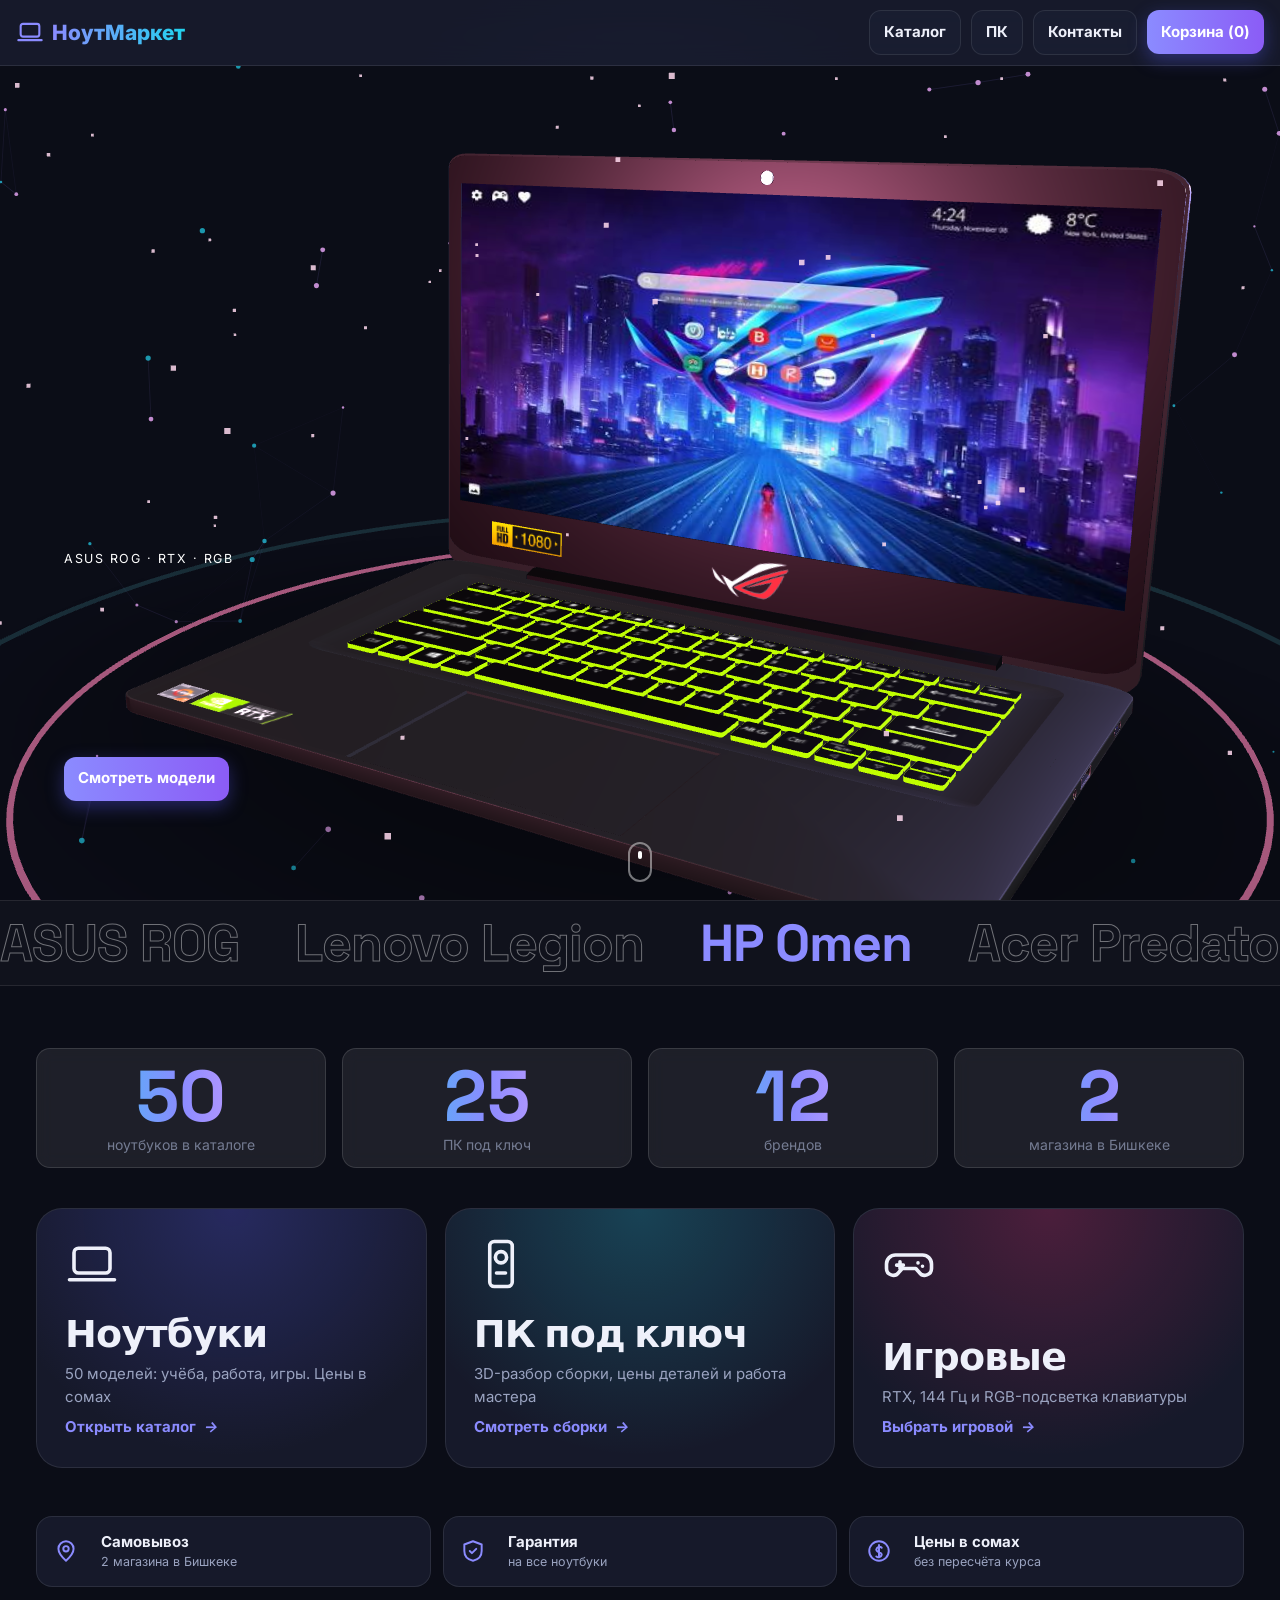
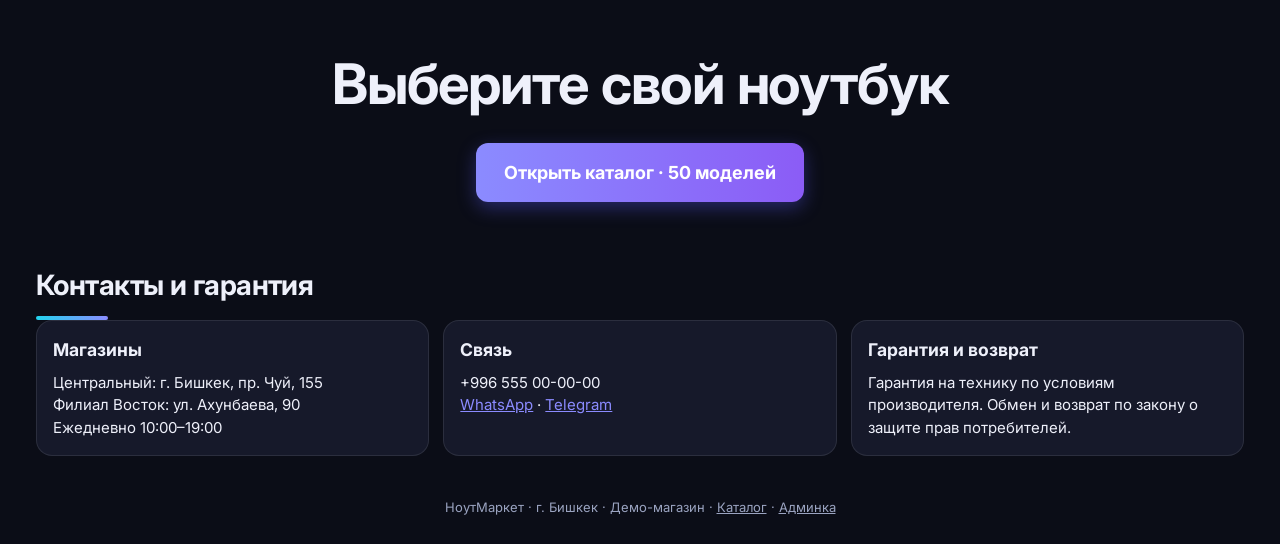
==== index.html @ ac376206 "Add files via upload" ====
<!DOCTYPE html>
<html lang="ru" data-theme="dark">
<head>
<meta charset="utf-8">
<meta name="viewport" content="width=device-width, initial-scale=1, viewport-fit=cover">
<title>НоутМаркет — магазин ноутбуков</title>
<link rel="manifest" href="/manifest.json"><meta name="theme-color" content="#5b5bff"><link rel="icon" type="image/png" href="/icon-192.png"><link rel="apple-touch-icon" href="/icon-180.png">
<script>/* vendor/three.min.js */
/**
 * @license
 * Copyright 2010-2021 Three.js Authors
 * SPDX-License-Identifier: MIT
 */
!function(t,e){"object"==typeof exports&&"undefined"!=typeof module?e(exports):"function"==typeof define&&define.amd?define(["exports"],e):e((t="undefined"!=typeof globalThis?globalThis:t||self).THREE={})}(this,(function(t){"use strict";const e="128",n=100,i=300,r=301,s=302,a=303,o=304,l=306,c=307,h=1e3,u=1001,d=1002,p=1003,m=1004,f=1005,g=1006,v=1007,y=1008,x=1009,_=1012,w=1014,b=1015,M=1016,S=1020,T=1022,E=1023,A=1026,L=1027,R=33776,C=33777,P=33778,D=33779,I=35840,N=35841,B=35842,z=35843,F=37492,O=37496,H=2300,G=2301,U=2302,k=2400,V=2401,W=2402,j=2500,q=2501,X=3e3,Y=3001,Z=3007,J=3002,Q=3004,K=3005,$=3006,tt=7680,et=35044,nt=35048,it="300 es";class rt{addEventListener(t,e){void 0===this._listeners&&(this._listeners={});const n=this._listeners;void 0===n[t]&&(n[t]=[]),-1===n[t].indexOf(e)&&n[t].push(e)}hasEventListener(t,e){if(void 0===this._listeners)return!1;const n=this._listeners;return void 0!==n[t]&&-1!==n[t].indexOf(e)}removeEventListener(t,e){if(void 0===this._listeners)return;const n=this._listeners[t];if(void 0!==n){const t=n.indexOf(e);-1!==t&&n.splice(t,1)}}dispatchEvent(t){if(void 0===this._listeners)return;const e=this._listeners[t.type];if(void 0!==e){t.target=this;const n=e.slice(0);for(let e=0,i=n.length;e<i;e++)n[e].call(this,t);t.target=null}}}const st=[];for(let t=0;t<256;t++)st[t]=(t<16?"0":"")+t.toString(16);let at=1234567;const ot=Math.PI/180,lt=180/Math.PI;function ct(){const t=4294967295*Math.random()|0,e=4294967295*Math.random()|0,n=4294967295*Math.random()|0,i=4294967295*Math.random()|0;return(st[255&t]+st[t>>8&255]+st[t>>16&255]+st[t>>24&255]+"-"+st[255&e]+st[e>>8&255]+"-"+st[e>>16&15|64]+st[e>>24&255]+"-"+st[63&n|128]+st[n>>8&255]+"-"+st[n>>16&255]+st[n>>24&255]+st[255&i]+st[i>>8&255]+st[i>>16&255]+st[i>>24&255]).toUpperCase()}function ht(t,e,n){return Math.max(e,Math.min(n,t))}function ut(t,e){return(t%e+e)%e}function dt(t,e,n){return(1-n)*t+n*e}function pt(t){return 0==(t&t-1)&&0!==t}function mt(t){return Math.pow(2,Math.ceil(Math.log(t)/Math.LN2))}function ft(t){return Math.pow(2,Math.floor(Math.log(t)/Math.LN2))}var gt=Object.freeze({__proto__:null,DEG2RAD:ot,RAD2DEG:lt,generateUUID:ct,clamp:ht,euclideanModulo:ut,mapLinear:function(t,e,n,i,r){return i+(t-e)*(r-i)/(n-e)},inverseLerp:function(t,e,n){return t!==e?(n-t)/(e-t):0},lerp:dt,damp:function(t,e,n,i){return dt(t,e,1-Math.exp(-n*i))},pingpong:function(t,e=1){return e-Math.abs(ut(t,2*e)-e)},smoothstep:function(t,e,n){return t<=e?0:t>=n?1:(t=(t-e)/(n-e))*t*(3-2*t)},smootherstep:function(t,e,n){return t<=e?0:t>=n?1:(t=(t-e)/(n-e))*t*t*(t*(6*t-15)+10)},randInt:function(t,e){return t+Math.floor(Math.random()*(e-t+1))},randFloat:function(t,e){return t+Math.random()*(e-t)},randFloatSpread:function(t){return t*(.5-Math.random())},seededRandom:function(t){return void 0!==t&&(at=t%2147483647),at=16807*at%2147483647,(at-1)/2147483646},degToRad:function(t){return t*ot},radToDeg:function(t){return t*lt},isPowerOfTwo:pt,ceilPowerOfTwo:mt,floorPowerOfTwo:ft,setQuaternionFromProperEuler:function(t,e,n,i,r){const s=Math.cos,a=Math.sin,o=s(n/2),l=a(n/2),c=s((e+i)/2),h=a((e+i)/2),u=s((e-i)/2),d=a((e-i)/2),p=s((i-e)/2),m=a((i-e)/2);switch(r){case"XYX":t.set(o*h,l*u,l*d,o*c);break;case"YZY":t.set(l*d,o*h,l*u,o*c);break;case"ZXZ":t.set(l*u,l*d,o*h,o*c);break;case"XZX":t.set(o*h,l*m,l*p,o*c);break;case"YXY":t.set(l*p,o*h,l*m,o*c);break;case"ZYZ":t.set(l*m,l*p,o*h,o*c);break;default:console.warn("THREE.MathUtils: .setQuaternionFromProperEuler() encountered an unknown order: "+r)}}});class vt{constructor(t=0,e=0){this.x=t,this.y=e}get width(){return this.x}set width(t){this.x=t}get height(){return this.y}set height(t){this.y=t}set(t,e){return this.x=t,this.y=e,this}setScalar(t){return this.x=t,this.y=t,this}setX(t){return this.x=t,this}setY(t){return this.y=t,this}setComponent(t,e){switch(t){case 0:this.x=e;break;case 1:this.y=e;break;default:throw new Error("index is out of range: "+t)}return this}getComponent(t){switch(t){case 0:return this.x;case 1:return this.y;default:throw new Error("index is out of range: "+t)}}clone(){return new this.constructor(this.x,this.y)}copy(t){return this.x=t.x,this.y=t.y,this}add(t,e){return void 0!==e?(console.warn("THREE.Vector2: .add() now only accepts one argument. Use .addVectors( a, b ) instead."),this.addVectors(t,e)):(this.x+=t.x,this.y+=t.y,this)}addScalar(t){return this.x+=t,this.y+=t,this}addVectors(t,e){return this.x=t.x+e.x,this.y=t.y+e.y,this}addScaledVector(t,e){return this.x+=t.x*e,this.y+=t.y*e,this}sub(t,e){return void 0!==e?(console.warn("THREE.Vector2: .sub() now only accepts one argument. Use .subVectors( a, b ) instead."),this.subVectors(t,e)):(this.x-=t.x,this.y-=t.y,this)}subScalar(t){return this.x-=t,this.y-=t,this}subVectors(t,e){return this.x=t.x-e.x,this.y=t.y-e.y,this}multiply(t){return this.x*=t.x,this.y*=t.y,this}multiplyScalar(t){return this.x*=t,this.y*=t,this}divide(t){return this.x/=t.x,this.y/=t.y,this}divideScalar(t){return this.multiplyScalar(1/t)}applyMatrix3(t){const e=this.x,n=this.y,i=t.elements;return this.x=i[0]*e+i[3]*n+i[6],this.y=i[1]*e+i[4]*n+i[7],this}min(t){return this.x=Math.min(this.x,t.x),this.y=Math.min(this.y,t.y),this}max(t){return this.x=Math.max(this.x,t.x),this.y=Math.max(this.y,t.y),this}clamp(t,e){return this.x=Math.max(t.x,Math.min(e.x,this.x)),this.y=Math.max(t.y,Math.min(e.y,this.y)),this}clampScalar(t,e){return this.x=Math.max(t,Math.min(e,this.x)),this.y=Math.max(t,Math.min(e,this.y)),this}clampLength(t,e){const n=this.length();return this.divideScalar(n||1).multiplyScalar(Math.max(t,Math.min(e,n)))}floor(){return this.x=Math.floor(this.x),this.y=Math.floor(this.y),this}ceil(){return this.x=Math.ceil(this.x),this.y=Math.ceil(this.y),this}round(){return this.x=Math.round(this.x),this.y=Math.round(this.y),this}roundToZero(){return this.x=this.x<0?Math.ceil(this.x):Math.floor(this.x),this.y=this.y<0?Math.ceil(this.y):Math.floor(this.y),this}negate(){return this.x=-this.x,this.y=-this.y,this}dot(t){return this.x*t.x+this.y*t.y}cross(t){return this.x*t.y-this.y*t.x}lengthSq(){return this.x*this.x+this.y*this.y}length(){return Math.sqrt(this.x*this.x+this.y*this.y)}manhattanLength(){return Math.abs(this.x)+Math.abs(this.y)}normalize(){return this.divideScalar(this.length()||1)}angle(){return Math.atan2(-this.y,-this.x)+Math.PI}distanceTo(t){return Math.sqrt(this.distanceToSquared(t))}distanceToSquared(t){const e=this.x-t.x,n=this.y-t.y;return e*e+n*n}manhattanDistanceTo(t){return Math.abs(this.x-t.x)+Math.abs(this.y-t.y)}setLength(t){return this.normalize().multiplyScalar(t)}lerp(t,e){return this.x+=(t.x-this.x)*e,this.y+=(t.y-this.y)*e,this}lerpVectors(t,e,n){return this.x=t.x+(e.x-t.x)*n,this.y=t.y+(e.y-t.y)*n,this}equals(t){return t.x===this.x&&t.y===this.y}fromArray(t,e=0){return this.x=t[e],this.y=t[e+1],this}toArray(t=[],e=0){return t[e]=this.x,t[e+1]=this.y,t}fromBufferAttribute(t,e,n){return void 0!==n&&console.warn("THREE.Vector2: offset has been removed from .fromBufferAttribute()."),this.x=t.getX(e),this.y=t.getY(e),this}rotateAround(t,e){const n=Math.cos(e),i=Math.sin(e),r=this.x-t.x,s=this.y-t.y;return this.x=r*n-s*i+t.x,this.y=r*i+s*n+t.y,this}random(){return this.x=Math.random(),this.y=Math.random(),this}}vt.prototype.isVector2=!0;class yt{constructor(){this.elements=[1,0,0,0,1,0,0,0,1],arguments.length>0&&console.error("THREE.Matrix3: the constructor no longer reads arguments. use .set() instead.")}set(t,e,n,i,r,s,a,o,l){const c=this.elements;return c[0]=t,c[1]=i,c[2]=a,c[3]=e,c[4]=r,c[5]=o,c[6]=n,c[7]=s,c[8]=l,this}identity(){return this.set(1,0,0,0,1,0,0,0,1),this}copy(t){const e=this.elements,n=t.elements;return e[0]=n[0],e[1]=n[1],e[2]=n[2],e[3]=n[3],e[4]=n[4],e[5]=n[5],e[6]=n[6],e[7]=n[7],e[8]=n[8],this}extractBasis(t,e,n){return t.setFromMatrix3Column(this,0),e.setFromMatrix3Column(this,1),n.setFromMatrix3Column(this,2),this}setFromMatrix4(t){const e=t.elements;return this.set(e[0],e[4],e[8],e[1],e[5],e[9],e[2],e[6],e[10]),this}multiply(t){return this.multiplyMatrices(this,t)}premultiply(t){return this.multiplyMatrices(t,this)}multiplyMatrices(t,e){const n=t.elements,i=e.elements,r=this.elements,s=n[0],a=n[3],o=n[6],l=n[1],c=n[4],h=n[7],u=n[2],d=n[5],p=n[8],m=i[0],f=i[3],g=i[6],v=i[1],y=i[4],x=i[7],_=i[2],w=i[5],b=i[8];return r[0]=s*m+a*v+o*_,r[3]=s*f+a*y+o*w,r[6]=s*g+a*x+o*b,r[1]=l*m+c*v+h*_,r[4]=l*f+c*y+h*w,r[7]=l*g+c*x+h*b,r[2]=u*m+d*v+p*_,r[5]=u*f+d*y+p*w,r[8]=u*g+d*x+p*b,this}multiplyScalar(t){const e=this.elements;return e[0]*=t,e[3]*=t,e[6]*=t,e[1]*=t,e[4]*=t,e[7]*=t,e[2]*=t,e[5]*=t,e[8]*=t,this}determinant(){const t=this.elements,e=t[0],n=t[1],i=t[2],r=t[3],s=t[4],a=t[5],o=t[6],l=t[7],c=t[8];return e*s*c-e*a*l-n*r*c+n*a*o+i*r*l-i*s*o}invert(){const t=this.elements,e=t[0],n=t[1],i=t[2],r=t[3],s=t[4],a=t[5],o=t[6],l=t[7],c=t[8],h=c*s-a*l,u=a*o-c*r,d=l*r-s*o,p=e*h+n*u+i*d;if(0===p)return this.set(0,0,0,0,0,0,0,0,0);const m=1/p;return t[0]=h*m,t[1]=(i*l-c*n)*m,t[2]=(a*n-i*s)*m,t[3]=u*m,t[4]=(c*e-i*o)*m,t[5]=(i*r-a*e)*m,t[6]=d*m,t[7]=(n*o-l*e)*m,t[8]=(s*e-n*r)*m,this}transpose(){let t;const e=this.elements;return t=e[1],e[1]=e[3],e[3]=t,t=e[2],e[2]=e[6],e[6]=t,t=e[5],e[5]=e[7],e[7]=t,this}getNormalMatrix(t){return this.setFromMatrix4(t).invert().transpose()}transposeIntoArray(t){const e=this.elements;return t[0]=e[0],t[1]=e[3],t[2]=e[6],t[3]=e[1],t[4]=e[4],t[5]=e[7],t[6]=e[2],t[7]=e[5],t[8]=e[8],this}setUvTransform(t,e,n,i,r,s,a){const o=Math.cos(r),l=Math.sin(r);return this.set(n*o,n*l,-n*(o*s+l*a)+s+t,-i*l,i*o,-i*(-l*s+o*a)+a+e,0,0,1),this}scale(t,e){const n=this.elements;return n[0]*=t,n[3]*=t,n[6]*=t,n[1]*=e,n[4]*=e,n[7]*=e,this}rotate(t){const e=Math.cos(t),n=Math.sin(t),i=this.elements,r=i[0],s=i[3],a=i[6],o=i[1],l=i[4],c=i[7];return i[0]=e*r+n*o,i[3]=e*s+n*l,i[6]=e*a+n*c,i[1]=-n*r+e*o,i[4]=-n*s+e*l,i[7]=-n*a+e*c,this}translate(t,e){const n=this.elements;return n[0]+=t*n[2],n[3]+=t*n[5],n[6]+=t*n[8],n[1]+=e*n[2],n[4]+=e*n[5],n[7]+=e*n[8],this}equals(t){const e=this.elements,n=t.elements;for(let t=0;t<9;t++)if(e[t]!==n[t])return!1;return!0}fromArray(t,e=0){for(let n=0;n<9;n++)this.elements[n]=t[n+e];return this}toArray(t=[],e=0){const n=this.elements;return t[e]=n[0],t[e+1]=n[1],t[e+2]=n[2],t[e+3]=n[3],t[e+4]=n[4],t[e+5]=n[5],t[e+6]=n[6],t[e+7]=n[7],t[e+8]=n[8],t}clone(){return(new this.constructor).fromArray(this.elements)}}let xt;yt.prototype.isMatrix3=!0;class _t{static getDataURL(t){if(/^data:/i.test(t.src))return t.src;if("undefined"==typeof HTMLCanvasElement)return t.src;let e;if(t instanceof HTMLCanvasElement)e=t;else{void 0===xt&&(xt=document.createElementNS("http://www.w3.org/1999/xhtml","canvas")),xt.width=t.width,xt.height=t.height;const n=xt.getContext("2d");t instanceof ImageData?n.putImageData(t,0,0):n.drawImage(t,0,0,t.width,t.height),e=xt}return e.width>2048||e.height>2048?(console.warn("THREE.ImageUtils.getDataURL: Image converted to jpg for performance reasons",t),e.toDataURL("image/jpeg",.6)):e.toDataURL("image/png")}}let wt=0;class bt extends rt{constructor(t=bt.DEFAULT_IMAGE,e=bt.DEFAULT_MAPPING,n=1001,i=1001,r=1006,s=1008,a=1023,o=1009,l=1,c=3e3){super(),Object.defineProperty(this,"id",{value:wt++}),this.uuid=ct(),this.name="",this.image=t,this.mipmaps=[],this.mapping=e,this.wrapS=n,this.wrapT=i,this.magFilter=r,this.minFilter=s,this.anisotropy=l,this.format=a,this.internalFormat=null,this.type=o,this.offset=new vt(0,0),this.repeat=new vt(1,1),this.center=new vt(0,0),this.rotation=0,this.matrixAutoUpdate=!0,this.matrix=new yt,this.generateMipmaps=!0,this.premultiplyAlpha=!1,this.flipY=!0,this.unpackAlignment=4,this.encoding=c,this.version=0,this.onUpdate=null}updateMatrix(){this.matrix.setUvTransform(this.offset.x,this.offset.y,this.repeat.x,this.repeat.y,this.rotation,this.center.x,this.center.y)}clone(){return(new this.constructor).copy(this)}copy(t){return this.name=t.name,this.image=t.image,this.mipmaps=t.mipmaps.slice(0),this.mapping=t.mapping,this.wrapS=t.wrapS,this.wrapT=t.wrapT,this.magFilter=t.magFilter,this.minFilter=t.minFilter,this.anisotropy=t.anisotropy,this.format=t.format,this.internalFormat=t.internalFormat,this.type=t.type,this.offset.copy(t.offset),this.repeat.copy(t.repeat),this.center.copy(t.center),this.rotation=t.rotation,this.matrixAutoUpdate=t.matrixAutoUpdate,this.matrix.copy(t.matrix),this.generateMipmaps=t.generateMipmaps,this.premultiplyAlpha=t.premultiplyAlpha,this.flipY=t.flipY,this.unpackAlignment=t.unpackAlignment,this.encoding=t.encoding,this}toJSON(t){const e=void 0===t||"string"==typeof t;if(!e&&void 0!==t.textures[this.uuid])return t.textures[this.uuid];const n={metadata:{version:4.5,type:"Texture",generator:"Texture.toJSON"},uuid:this.uuid,name:this.name,mapping:this.mapping,repeat:[this.repeat.x,this.repeat.y],offset:[this.offset.x,this.offset.y],center:[this.center.x,this.center.y],rotation:this.rotation,wrap:[this.wrapS,this.wrapT],format:this.format,type:this.type,encoding:this.encoding,minFilter:this.minFilter,magFilter:this.magFilter,anisotropy:this.anisotropy,flipY:this.flipY,premultiplyAlpha:this.premultiplyAlpha,unpackAlignment:this.unpackAlignment};if(void 0!==this.image){const i=this.image;if(void 0===i.uuid&&(i.uuid=ct()),!e&&void 0===t.images[i.uuid]){let e;if(Array.isArray(i)){e=[];for(let t=0,n=i.length;t<n;t++)i[t].isDataTexture?e.push(Mt(i[t].image)):e.push(Mt(i[t]))}else e=Mt(i);t.images[i.uuid]={uuid:i.uuid,url:e}}n.image=i.uuid}return e||(t.textures[this.uuid]=n),n}dispose(){this.dispatchEvent({type:"dispose"})}transformUv(t){if(this.mapping!==i)return t;if(t.applyMatrix3(this.matrix),t.x<0||t.x>1)switch(this.wrapS){case h:t.x=t.x-Math.floor(t.x);break;case u:t.x=t.x<0?0:1;break;case d:1===Math.abs(Math.floor(t.x)%2)?t.x=Math.ceil(t.x)-t.x:t.x=t.x-Math.floor(t.x)}if(t.y<0||t.y>1)switch(this.wrapT){case h:t.y=t.y-Math.floor(t.y);break;case u:t.y=t.y<0?0:1;break;case d:1===Math.abs(Math.floor(t.y)%2)?t.y=Math.ceil(t.y)-t.y:t.y=t.y-Math.floor(t.y)}return this.flipY&&(t.y=1-t.y),t}set needsUpdate(t){!0===t&&this.version++}}function Mt(t){return"undefined"!=typeof HTMLImageElement&&t instanceof HTMLImageElement||"undefined"!=typeof HTMLCanvasElement&&t instanceof HTMLCanvasElement||"undefined"!=typeof ImageBitmap&&t instanceof ImageBitmap?_t.getDataURL(t):t.data?{data:Array.prototype.slice.call(t.data),width:t.width,height:t.height,type:t.data.constructor.name}:(console.warn("THREE.Texture: Unable to serialize Texture."),{})}bt.DEFAULT_IMAGE=void 0,bt.DEFAULT_MAPPING=i,bt.prototype.isTexture=!0;class St{constructor(t=0,e=0,n=0,i=1){this.x=t,this.y=e,this.z=n,this.w=i}get width(){return this.z}set width(t){this.z=t}get height(){return this.w}set height(t){this.w=t}set(t,e,n,i){return this.x=t,this.y=e,this.z=n,this.w=i,this}setScalar(t){return this.x=t,this.y=t,this.z=t,this.w=t,this}setX(t){return this.x=t,this}setY(t){return this.y=t,this}setZ(t){return this.z=t,this}setW(t){return this.w=t,this}setComponent(t,e){switch(t){case 0:this.x=e;break;case 1:this.y=e;break;case 2:this.z=e;break;case 3:this.w=e;break;default:throw new Error("index is out of range: "+t)}return this}getComponent(t){switch(t){case 0:return this.x;case 1:return this.y;case 2:return this.z;case 3:return this.w;default:throw new Error("index is out of range: "+t)}}clone(){return new this.constructor(this.x,this.y,this.z,this.w)}copy(t){return this.x=t.x,this.y=t.y,this.z=t.z,this.w=void 0!==t.w?t.w:1,this}add(t,e){return void 0!==e?(console.warn("THREE.Vector4: .add() now only accepts one argument. Use .addVectors( a, b ) instead."),this.addVectors(t,e)):(this.x+=t.x,this.y+=t.y,this.z+=t.z,this.w+=t.w,this)}addScalar(t){return this.x+=t,this.y+=t,this.z+=t,this.w+=t,this}addVectors(t,e){return this.x=t.x+e.x,this.y=t.y+e.y,this.z=t.z+e.z,this.w=t.w+e.w,this}addScaledVector(t,e){return this.x+=t.x*e,this.y+=t.y*e,this.z+=t.z*e,this.w+=t.w*e,this}sub(t,e){return void 0!==e?(console.warn("THREE.Vector4: .sub() now only accepts one argument. Use .subVectors( a, b ) instead."),this.subVectors(t,e)):(this.x-=t.x,this.y-=t.y,this.z-=t.z,this.w-=t.w,this)}subScalar(t){return this.x-=t,this.y-=t,this.z-=t,this.w-=t,this}subVectors(t,e){return this.x=t.x-e.x,this.y=t.y-e.y,this.z=t.z-e.z,this.w=t.w-e.w,this}multiply(t){return this.x*=t.x,this.y*=t.y,this.z*=t.z,this.w*=t.w,this}multiplyScalar(t){return this.x*=t,this.y*=t,this.z*=t,this.w*=t,this}applyMatrix4(t){const e=this.x,n=this.y,i=this.z,r=this.w,s=t.elements;return this.x=s[0]*e+s[4]*n+s[8]*i+s[12]*r,this.y=s[1]*e+s[5]*n+s[9]*i+s[13]*r,this.z=s[2]*e+s[6]*n+s[10]*i+s[14]*r,this.w=s[3]*e+s[7]*n+s[11]*i+s[15]*r,this}divideScalar(t){return this.multiplyScalar(1/t)}setAxisAngleFromQuaternion(t){this.w=2*Math.acos(t.w);const e=Math.sqrt(1-t.w*t.w);return e<1e-4?(this.x=1,this.y=0,this.z=0):(this.x=t.x/e,this.y=t.y/e,this.z=t.z/e),this}setAxisAngleFromRotationMatrix(t){let e,n,i,r;const s=.01,a=.1,o=t.elements,l=o[0],c=o[4],h=o[8],u=o[1],d=o[5],p=o[9],m=o[2],f=o[6],g=o[10];if(Math.abs(c-u)<s&&Math.abs(h-m)<s&&Math.abs(p-f)<s){if(Math.abs(c+u)<a&&Math.abs(h+m)<a&&Math.abs(p+f)<a&&Math.abs(l+d+g-3)<a)return this.set(1,0,0,0),this;e=Math.PI;const t=(l+1)/2,o=(d+1)/2,v=(g+1)/2,y=(c+u)/4,x=(h+m)/4,_=(p+f)/4;return t>o&&t>v?t<s?(n=0,i=.707106781,r=.707106781):(n=Math.sqrt(t),i=y/n,r=x/n):o>v?o<s?(n=.707106781,i=0,r=.707106781):(i=Math.sqrt(o),n=y/i,r=_/i):v<s?(n=.707106781,i=.707106781,r=0):(r=Math.sqrt(v),n=x/r,i=_/r),this.set(n,i,r,e),this}let v=Math.sqrt((f-p)*(f-p)+(h-m)*(h-m)+(u-c)*(u-c));return Math.abs(v)<.001&&(v=1),this.x=(f-p)/v,this.y=(h-m)/v,this.z=(u-c)/v,this.w=Math.acos((l+d+g-1)/2),this}min(t){return this.x=Math.min(this.x,t.x),this.y=Math.min(this.y,t.y),this.z=Math.min(this.z,t.z),this.w=Math.min(this.w,t.w),this}max(t){return this.x=Math.max(this.x,t.x),this.y=Math.max(this.y,t.y),this.z=Math.max(this.z,t.z),this.w=Math.max(this.w,t.w),this}clamp(t,e){return this.x=Math.max(t.x,Math.min(e.x,this.x)),this.y=Math.max(t.y,Math.min(e.y,this.y)),this.z=Math.max(t.z,Math.min(e.z,this.z)),this.w=Math.max(t.w,Math.min(e.w,this.w)),this}clampScalar(t,e){return this.x=Math.max(t,Math.min(e,this.x)),this.y=Math.max(t,Math.min(e,this.y)),this.z=Math.max(t,Math.min(e,this.z)),this.w=Math.max(t,Math.min(e,this.w)),this}clampLength(t,e){const n=this.length();return this.divideScalar(n||1).multiplyScalar(Math.max(t,Math.min(e,n)))}floor(){return this.x=Math.floor(this.x),this.y=Math.floor(this.y),this.z=Math.floor(this.z),this.w=Math.floor(this.w),this}ceil(){return this.x=Math.ceil(this.x),this.y=Math.ceil(this.y),this.z=Math.ceil(this.z),this.w=Math.ceil(this.w),this}round(){return this.x=Math.round(this.x),this.y=Math.round(this.y),this.z=Math.round(this.z),this.w=Math.round(this.w),this}roundToZero(){return this.x=this.x<0?Math.ceil(this.x):Math.floor(this.x),this.y=this.y<0?Math.ceil(this.y):Math.floor(this.y),this.z=this.z<0?Math.ceil(this.z):Math.floor(this.z),this.w=this.w<0?Math.ceil(this.w):Math.floor(this.w),this}negate(){return this.x=-this.x,this.y=-this.y,this.z=-this.z,this.w=-this.w,this}dot(t){return this.x*t.x+this.y*t.y+this.z*t.z+this.w*t.w}lengthSq(){return this.x*this.x+this.y*this.y+this.z*this.z+this.w*this.w}length(){return Math.sqrt(this.x*this.x+this.y*this.y+this.z*this.z+this.w*this.w)}manhattanLength(){return Math.abs(this.x)+Math.abs(this.y)+Math.abs(this.z)+Math.abs(this.w)}normalize(){return this.divideScalar(this.length()||1)}setLength(t){return this.normalize().multiplyScalar(t)}lerp(t,e){return this.x+=(t.x-this.x)*e,this.y+=(t.y-this.y)*e,this.z+=(t.z-this.z)*e,this.w+=(t.w-this.w)*e,this}lerpVectors(t,e,n){return this.x=t.x+(e.x-t.x)*n,this.y=t.y+(e.y-t.y)*n,this.z=t.z+(e.z-t.z)*n,this.w=t.w+(e.w-t.w)*n,this}equals(t){return t.x===this.x&&t.y===this.y&&t.z===this.z&&t.w===this.w}fromArray(t,e=0){return this.x=t[e],this.y=t[e+1],this.z=t[e+2],this.w=t[e+3],this}toArray(t=[],e=0){return t[e]=this.x,t[e+1]=this.y,t[e+2]=this.z,t[e+3]=this.w,t}fromBufferAttribute(t,e,n){return void 0!==n&&console.warn("THREE.Vector4: offset has been removed from .fromBufferAttribute()."),this.x=t.getX(e),this.y=t.getY(e),this.z=t.getZ(e),this.w=t.getW(e),this}random(){return this.x=Math.random(),this.y=Math.random(),this.z=Math.random(),this.w=Math.random(),this}}St.prototype.isVector4=!0;class Tt extends rt{constructor(t,e,n){super(),this.width=t,this.height=e,this.depth=1,this.scissor=new St(0,0,t,e),this.scissorTest=!1,this.viewport=new St(0,0,t,e),n=n||{},this.texture=new bt(void 0,n.mapping,n.wrapS,n.wrapT,n.magFilter,n.minFilter,n.format,n.type,n.anisotropy,n.encoding),this.texture.image={},this.texture.image.width=t,this.texture.image.height=e,this.texture.image.depth=1,this.texture.generateMipmaps=void 0!==n.generateMipmaps&&n.generateMipmaps,this.texture.minFilter=void 0!==n.minFilter?n.minFilter:g,this.depthBuffer=void 0===n.depthBuffer||n.depthBuffer,this.stencilBuffer=void 0!==n.stencilBuffer&&n.stencilBuffer,this.depthTexture=void 0!==n.depthTexture?n.depthTexture:null}setTexture(t){t.image={width:this.width,height:this.height,depth:this.depth},this.texture=t}setSize(t,e,n=1){this.width===t&&this.height===e&&this.depth===n||(this.width=t,this.height=e,this.depth=n,this.texture.image.width=t,this.texture.image.height=e,this.texture.image.depth=n,this.dispose()),this.viewport.set(0,0,t,e),this.scissor.set(0,0,t,e)}clone(){return(new this.constructor).copy(this)}copy(t){return this.width=t.width,this.height=t.height,this.depth=t.depth,this.viewport.copy(t.viewport),this.texture=t.texture.clone(),this.depthBuffer=t.depthBuffer,this.stencilBuffer=t.stencilBuffer,this.depthTexture=t.depthTexture,this}dispose(){this.dispatchEvent({type:"dispose"})}}Tt.prototype.isWebGLRenderTarget=!0;class Et extends Tt{constructor(t,e,n){super(t,e,n),this.samples=4}copy(t){return super.copy.call(this,t),this.samples=t.samples,this}}Et.prototype.isWebGLMultisampleRenderTarget=!0;class At{constructor(t=0,e=0,n=0,i=1){this._x=t,this._y=e,this._z=n,this._w=i}static slerp(t,e,n,i){return console.warn("THREE.Quaternion: Static .slerp() has been deprecated. Use qm.slerpQuaternions( qa, qb, t ) instead."),n.slerpQuaternions(t,e,i)}static slerpFlat(t,e,n,i,r,s,a){let o=n[i+0],l=n[i+1],c=n[i+2],h=n[i+3];const u=r[s+0],d=r[s+1],p=r[s+2],m=r[s+3];if(0===a)return t[e+0]=o,t[e+1]=l,t[e+2]=c,void(t[e+3]=h);if(1===a)return t[e+0]=u,t[e+1]=d,t[e+2]=p,void(t[e+3]=m);if(h!==m||o!==u||l!==d||c!==p){let t=1-a;const e=o*u+l*d+c*p+h*m,n=e>=0?1:-1,i=1-e*e;if(i>Number.EPSILON){const r=Math.sqrt(i),s=Math.atan2(r,e*n);t=Math.sin(t*s)/r,a=Math.sin(a*s)/r}const r=a*n;if(o=o*t+u*r,l=l*t+d*r,c=c*t+p*r,h=h*t+m*r,t===1-a){const t=1/Math.sqrt(o*o+l*l+c*c+h*h);o*=t,l*=t,c*=t,h*=t}}t[e]=o,t[e+1]=l,t[e+2]=c,t[e+3]=h}static multiplyQuaternionsFlat(t,e,n,i,r,s){const a=n[i],o=n[i+1],l=n[i+2],c=n[i+3],h=r[s],u=r[s+1],d=r[s+2],p=r[s+3];return t[e]=a*p+c*h+o*d-l*u,t[e+1]=o*p+c*u+l*h-a*d,t[e+2]=l*p+c*d+a*u-o*h,t[e+3]=c*p-a*h-o*u-l*d,t}get x(){return this._x}set x(t){this._x=t,this._onChangeCallback()}get y(){return this._y}set y(t){this._y=t,this._onChangeCallback()}get z(){return this._z}set z(t){this._z=t,this._onChangeCallback()}get w(){return this._w}set w(t){this._w=t,this._onChangeCallback()}set(t,e,n,i){return this._x=t,this._y=e,this._z=n,this._w=i,this._onChangeCallback(),this}clone(){return new this.constructor(this._x,this._y,this._z,this._w)}copy(t){return this._x=t.x,this._y=t.y,this._z=t.z,this._w=t.w,this._onChangeCallback(),this}setFromEuler(t,e){if(!t||!t.isEuler)throw new Error("THREE.Quaternion: .setFromEuler() now expects an Euler rotation rather than a Vector3 and order.");const n=t._x,i=t._y,r=t._z,s=t._order,a=Math.cos,o=Math.sin,l=a(n/2),c=a(i/2),h=a(r/2),u=o(n/2),d=o(i/2),p=o(r/2);switch(s){case"XYZ":this._x=u*c*h+l*d*p,this._y=l*d*h-u*c*p,this._z=l*c*p+u*d*h,this._w=l*c*h-u*d*p;break;case"YXZ":this._x=u*c*h+l*d*p,this._y=l*d*h-u*c*p,this._z=l*c*p-u*d*h,this._w=l*c*h+u*d*p;break;case"ZXY":this._x=u*c*h-l*d*p,this._y=l*d*h+u*c*p,this._z=l*c*p+u*d*h,this._w=l*c*h-u*d*p;break;case"ZYX":this._x=u*c*h-l*d*p,this._y=l*d*h+u*c*p,this._z=l*c*p-u*d*h,this._w=l*c*h+u*d*p;break;case"YZX":this._x=u*c*h+l*d*p,this._y=l*d*h+u*c*p,this._z=l*c*p-u*d*h,this._w=l*c*h-u*d*p;break;case"XZY":this._x=u*c*h-l*d*p,this._y=l*d*h-u*c*p,this._z=l*c*p+u*d*h,this._w=l*c*h+u*d*p;break;default:console.warn("THREE.Quaternion: .setFromEuler() encountered an unknown order: "+s)}return!1!==e&&this._onChangeCallback(),this}setFromAxisAngle(t,e){const n=e/2,i=Math.sin(n);return this._x=t.x*i,this._y=t.y*i,this._z=t.z*i,this._w=Math.cos(n),this._onChangeCallback(),this}setFromRotationMatrix(t){const e=t.elements,n=e[0],i=e[4],r=e[8],s=e[1],a=e[5],o=e[9],l=e[2],c=e[6],h=e[10],u=n+a+h;if(u>0){const t=.5/Math.sqrt(u+1);this._w=.25/t,this._x=(c-o)*t,this._y=(r-l)*t,this._z=(s-i)*t}else if(n>a&&n>h){const t=2*Math.sqrt(1+n-a-h);this._w=(c-o)/t,this._x=.25*t,this._y=(i+s)/t,this._z=(r+l)/t}else if(a>h){const t=2*Math.sqrt(1+a-n-h);this._w=(r-l)/t,this._x=(i+s)/t,this._y=.25*t,this._z=(o+c)/t}else{const t=2*Math.sqrt(1+h-n-a);this._w=(s-i)/t,this._x=(r+l)/t,this._y=(o+c)/t,this._z=.25*t}return this._onChangeCallback(),this}setFromUnitVectors(t,e){let n=t.dot(e)+1;return n<Number.EPSILON?(n=0,Math.abs(t.x)>Math.abs(t.z)?(this._x=-t.y,this._y=t.x,this._z=0,this._w=n):(this._x=0,this._y=-t.z,this._z=t.y,this._w=n)):(this._x=t.y*e.z-t.z*e.y,this._y=t.z*e.x-t.x*e.z,this._z=t.x*e.y-t.y*e.x,this._w=n),this.normalize()}angleTo(t){return 2*Math.acos(Math.abs(ht(this.dot(t),-1,1)))}rotateTowards(t,e){const n=this.angleTo(t);if(0===n)return this;const i=Math.min(1,e/n);return this.slerp(t,i),this}identity(){return this.set(0,0,0,1)}invert(){return this.conjugate()}conjugate(){return this._x*=-1,this._y*=-1,this._z*=-1,this._onChangeCallback(),this}dot(t){return this._x*t._x+this._y*t._y+this._z*t._z+this._w*t._w}lengthSq(){return this._x*this._x+this._y*this._y+this._z*this._z+this._w*this._w}length(){return Math.sqrt(this._x*this._x+this._y*this._y+this._z*this._z+this._w*this._w)}normalize(){let t=this.length();return 0===t?(this._x=0,this._y=0,this._z=0,this._w=1):(t=1/t,this._x=this._x*t,this._y=this._y*t,this._z=this._z*t,this._w=this._w*t),this._onChangeCallback(),this}multiply(t,e){return void 0!==e?(console.warn("THREE.Quaternion: .multiply() now only accepts one argument. Use .multiplyQuaternions( a, b ) instead."),this.multiplyQuaternions(t,e)):this.multiplyQuaternions(this,t)}premultiply(t){return this.multiplyQuaternions(t,this)}multiplyQuaternions(t,e){const n=t._x,i=t._y,r=t._z,s=t._w,a=e._x,o=e._y,l=e._z,c=e._w;return this._x=n*c+s*a+i*l-r*o,this._y=i*c+s*o+r*a-n*l,this._z=r*c+s*l+n*o-i*a,this._w=s*c-n*a-i*o-r*l,this._onChangeCallback(),this}slerp(t,e){if(0===e)return this;if(1===e)return this.copy(t);const n=this._x,i=this._y,r=this._z,s=this._w;let a=s*t._w+n*t._x+i*t._y+r*t._z;if(a<0?(this._w=-t._w,this._x=-t._x,this._y=-t._y,this._z=-t._z,a=-a):this.copy(t),a>=1)return this._w=s,this._x=n,this._y=i,this._z=r,this;const o=1-a*a;if(o<=Number.EPSILON){const t=1-e;return this._w=t*s+e*this._w,this._x=t*n+e*this._x,this._y=t*i+e*this._y,this._z=t*r+e*this._z,this.normalize(),this._onChangeCallback(),this}const l=Math.sqrt(o),c=Math.atan2(l,a),h=Math.sin((1-e)*c)/l,u=Math.sin(e*c)/l;return this._w=s*h+this._w*u,this._x=n*h+this._x*u,this._y=i*h+this._y*u,this._z=r*h+this._z*u,this._onChangeCallback(),this}slerpQuaternions(t,e,n){this.copy(t).slerp(e,n)}equals(t){return t._x===this._x&&t._y===this._y&&t._z===this._z&&t._w===this._w}fromArray(t,e=0){return this._x=t[e],this._y=t[e+1],this._z=t[e+2],this._w=t[e+3],this._onChangeCallback(),this}toArray(t=[],e=0){return t[e]=this._x,t[e+1]=this._y,t[e+2]=this._z,t[e+3]=this._w,t}fromBufferAttribute(t,e){return this._x=t.getX(e),this._y=t.getY(e),this._z=t.getZ(e),this._w=t.getW(e),this}_onChange(t){return this._onChangeCallback=t,this}_onChangeCallback(){}}At.prototype.isQuaternion=!0;class Lt{constructor(t=0,e=0,n=0){this.x=t,this.y=e,this.z=n}set(t,e,n){return void 0===n&&(n=this.z),this.x=t,this.y=e,this.z=n,this}setScalar(t){return this.x=t,this.y=t,this.z=t,this}setX(t){return this.x=t,this}setY(t){return this.y=t,this}setZ(t){return this.z=t,this}setComponent(t,e){switch(t){case 0:this.x=e;break;case 1:this.y=e;break;case 2:this.z=e;break;default:throw new Error("index is out of range: "+t)}return this}getComponent(t){switch(t){case 0:return this.x;case 1:return this.y;case 2:return this.z;default:throw new Error("index is out of range: "+t)}}clone(){return new this.constructor(this.x,this.y,this.z)}copy(t){return this.x=t.x,this.y=t.y,this.z=t.z,this}add(t,e){return void 0!==e?(console.warn("THREE.Vector3: .add() now only accepts one argument. Use .addVectors( a, b ) instead."),this.addVectors(t,e)):(this.x+=t.x,this.y+=t.y,this.z+=t.z,this)}addScalar(t){return this.x+=t,this.y+=t,this.z+=t,this}addVectors(t,e){return this.x=t.x+e.x,this.y=t.y+e.y,this.z=t.z+e.z,this}addScaledVector(t,e){return this.x+=t.x*e,this.y+=t.y*e,this.z+=t.z*e,this}sub(t,e){return void 0!==e?(console.warn("THREE.Vector3: .sub() now only accepts one argument. Use .subVectors( a, b ) instead."),this.subVectors(t,e)):(this.x-=t.x,this.y-=t.y,this.z-=t.z,this)}subScalar(t){return this.x-=t,this.y-=t,this.z-=t,this}subVectors(t,e){return this.x=t.x-e.x,this.y=t.y-e.y,this.z=t.z-e.z,this}multiply(t,e){return void 0!==e?(console.warn("THREE.Vector3: .multiply() now only accepts one argument. Use .multiplyVectors( a, b ) instead."),this.multiplyVectors(t,e)):(this.x*=t.x,this.y*=t.y,this.z*=t.z,this)}multiplyScalar(t){return this.x*=t,this.y*=t,this.z*=t,this}multiplyVectors(t,e){return this.x=t.x*e.x,this.y=t.y*e.y,this.z=t.z*e.z,this}applyEuler(t){return t&&t.isEuler||console.error("THREE.Vector3: .applyEuler() now expects an Euler rotation rather than a Vector3 and order."),this.applyQuaternion(Ct.setFromEuler(t))}applyAxisAngle(t,e){return this.applyQuaternion(Ct.setFromAxisAngle(t,e))}applyMatrix3(t){const e=this.x,n=this.y,i=this.z,r=t.elements;return this.x=r[0]*e+r[3]*n+r[6]*i,this.y=r[1]*e+r[4]*n+r[7]*i,this.z=r[2]*e+r[5]*n+r[8]*i,this}applyNormalMatrix(t){return this.applyMatrix3(t).normalize()}applyMatrix4(t){const e=this.x,n=this.y,i=this.z,r=t.elements,s=1/(r[3]*e+r[7]*n+r[11]*i+r[15]);return this.x=(r[0]*e+r[4]*n+r[8]*i+r[12])*s,this.y=(r[1]*e+r[5]*n+r[9]*i+r[13])*s,this.z=(r[2]*e+r[6]*n+r[10]*i+r[14])*s,this}applyQuaternion(t){const e=this.x,n=this.y,i=this.z,r=t.x,s=t.y,a=t.z,o=t.w,l=o*e+s*i-a*n,c=o*n+a*e-r*i,h=o*i+r*n-s*e,u=-r*e-s*n-a*i;return this.x=l*o+u*-r+c*-a-h*-s,this.y=c*o+u*-s+h*-r-l*-a,this.z=h*o+u*-a+l*-s-c*-r,this}project(t){return this.applyMatrix4(t.matrixWorldInverse).applyMatrix4(t.projectionMatrix)}unproject(t){return this.applyMatrix4(t.projectionMatrixInverse).applyMatrix4(t.matrixWorld)}transformDirection(t){const e=this.x,n=this.y,i=this.z,r=t.elements;return this.x=r[0]*e+r[4]*n+r[8]*i,this.y=r[1]*e+r[5]*n+r[9]*i,this.z=r[2]*e+r[6]*n+r[10]*i,this.normalize()}divide(t){return this.x/=t.x,this.y/=t.y,this.z/=t.z,this}divideScalar(t){return this.multiplyScalar(1/t)}min(t){return this.x=Math.min(this.x,t.x),this.y=Math.min(this.y,t.y),this.z=Math.min(this.z,t.z),this}max(t){return this.x=Math.max(this.x,t.x),this.y=Math.max(this.y,t.y),this.z=Math.max(this.z,t.z),this}clamp(t,e){return this.x=Math.max(t.x,Math.min(e.x,this.x)),this.y=Math.max(t.y,Math.min(e.y,this.y)),this.z=Math.max(t.z,Math.min(e.z,this.z)),this}clampScalar(t,e){return this.x=Math.max(t,Math.min(e,this.x)),this.y=Math.max(t,Math.min(e,this.y)),this.z=Math.max(t,Math.min(e,this.z)),this}clampLength(t,e){const n=this.length();return this.divideScalar(n||1).multiplyScalar(Math.max(t,Math.min(e,n)))}floor(){return this.x=Math.floor(this.x),this.y=Math.floor(this.y),this.z=Math.floor(this.z),this}ceil(){return this.x=Math.ceil(this.x),this.y=Math.ceil(this.y),this.z=Math.ceil(this.z),this}round(){return this.x=Math.round(this.x),this.y=Math.round(this.y),this.z=Math.round(this.z),this}roundToZero(){return this.x=this.x<0?Math.ceil(this.x):Math.floor(this.x),this.y=this.y<0?Math.ceil(this.y):Math.floor(this.y),this.z=this.z<0?Math.ceil(this.z):Math.floor(this.z),this}negate(){return this.x=-this.x,this.y=-this.y,this.z=-this.z,this}dot(t){return this.x*t.x+this.y*t.y+this.z*t.z}lengthSq(){return this.x*this.x+this.y*this.y+this.z*this.z}length(){return Math.sqrt(this.x*this.x+this.y*this.y+this.z*this.z)}manhattanLength(){return Math.abs(this.x)+Math.abs(this.y)+Math.abs(this.z)}normalize(){return this.divideScalar(this.length()||1)}setLength(t){return this.normalize().multiplyScalar(t)}lerp(t,e){return this.x+=(t.x-this.x)*e,this.y+=(t.y-this.y)*e,this.z+=(t.z-this.z)*e,this}lerpVectors(t,e,n){return this.x=t.x+(e.x-t.x)*n,this.y=t.y+(e.y-t.y)*n,this.z=t.z+(e.z-t.z)*n,this}cross(t,e){return void 0!==e?(console.warn("THREE.Vector3: .cross() now only accepts one argument. Use .crossVectors( a, b ) instead."),this.crossVectors(t,e)):this.crossVectors(this,t)}crossVectors(t,e){const n=t.x,i=t.y,r=t.z,s=e.x,a=e.y,o=e.z;return this.x=i*o-r*a,this.y=r*s-n*o,this.z=n*a-i*s,this}projectOnVector(t){const e=t.lengthSq();if(0===e)return this.set(0,0,0);const n=t.dot(this)/e;return this.copy(t).multiplyScalar(n)}projectOnPlane(t){return Rt.copy(this).projectOnVector(t),this.sub(Rt)}reflect(t){return this.sub(Rt.copy(t).multiplyScalar(2*this.dot(t)))}angleTo(t){const e=Math.sqrt(this.lengthSq()*t.lengthSq());if(0===e)return Math.PI/2;const n=this.dot(t)/e;return Math.acos(ht(n,-1,1))}distanceTo(t){return Math.sqrt(this.distanceToSquared(t))}distanceToSquared(t){const e=this.x-t.x,n=this.y-t.y,i=this.z-t.z;return e*e+n*n+i*i}manhattanDistanceTo(t){return Math.abs(this.x-t.x)+Math.abs(this.y-t.y)+Math.abs(this.z-t.z)}setFromSpherical(t){return this.setFromSphericalCoords(t.radius,t.phi,t.theta)}setFromSphericalCoords(t,e,n){const i=Math.sin(e)*t;return this.x=i*Math.sin(n),this.y=Math.cos(e)*t,this.z=i*Math.cos(n),this}setFromCylindrical(t){return this.setFromCylindricalCoords(t.radius,t.theta,t.y)}setFromCylindricalCoords(t,e,n){return this.x=t*Math.sin(e),this.y=n,this.z=t*Math.cos(e),this}setFromMatrixPosition(t){const e=t.elements;return this.x=e[12],this.y=e[13],this.z=e[14],this}setFromMatrixScale(t){const e=this.setFromMatrixColumn(t,0).length(),n=this.setFromMatrixColumn(t,1).length(),i=this.setFromMatrixColumn(t,2).length();return this.x=e,this.y=n,this.z=i,this}setFromMatrixColumn(t,e){return this.fromArray(t.elements,4*e)}setFromMatrix3Column(t,e){return this.fromArray(t.elements,3*e)}equals(t){return t.x===this.x&&t.y===this.y&&t.z===this.z}fromArray(t,e=0){return this.x=t[e],this.y=t[e+1],this.z=t[e+2],this}toArray(t=[],e=0){return t[e]=this.x,t[e+1]=this.y,t[e+2]=this.z,t}fromBufferAttribute(t,e,n){return void 0!==n&&console.warn("THREE.Vector3: offset has been removed from .fromBufferAttribute()."),this.x=t.getX(e),this.y=t.getY(e),this.z=t.getZ(e),this}random(){return this.x=Math.random(),this.y=Math.random(),this.z=Math.random(),this}}Lt.prototype.isVector3=!0;const Rt=new Lt,Ct=new At;class Pt{constructor(t=new Lt(1/0,1/0,1/0),e=new Lt(-1/0,-1/0,-1/0)){this.min=t,this.max=e}set(t,e){return this.min.copy(t),this.max.copy(e),this}setFromArray(t){let e=1/0,n=1/0,i=1/0,r=-1/0,s=-1/0,a=-1/0;for(let o=0,l=t.length;o<l;o+=3){const l=t[o],c=t[o+1],h=t[o+2];l<e&&(e=l),c<n&&(n=c),h<i&&(i=h),l>r&&(r=l),c>s&&(s=c),h>a&&(a=h)}return this.min.set(e,n,i),this.max.set(r,s,a),this}setFromBufferAttribute(t){let e=1/0,n=1/0,i=1/0,r=-1/0,s=-1/0,a=-1/0;for(let o=0,l=t.count;o<l;o++){const l=t.getX(o),c=t.getY(o),h=t.getZ(o);l<e&&(e=l),c<n&&(n=c),h<i&&(i=h),l>r&&(r=l),c>s&&(s=c),h>a&&(a=h)}return this.min.set(e,n,i),this.max.set(r,s,a),this}setFromPoints(t){this.makeEmpty();for(let e=0,n=t.length;e<n;e++)this.expandByPoint(t[e]);return this}setFromCenterAndSize(t,e){const n=It.copy(e).multiplyScalar(.5);return this.min.copy(t).sub(n),this.max.copy(t).add(n),this}setFromObject(t){return this.makeEmpty(),this.expandByObject(t)}clone(){return(new this.constructor).copy(this)}copy(t){return this.min.copy(t.min),this.max.copy(t.max),this}makeEmpty(){return this.min.x=this.min.y=this.min.z=1/0,this.max.x=this.max.y=this.max.z=-1/0,this}isEmpty(){return this.max.x<this.min.x||this.max.y<this.min.y||this.max.z<this.min.z}getCenter(t){return void 0===t&&(console.warn("THREE.Box3: .getCenter() target is now required"),t=new Lt),this.isEmpty()?t.set(0,0,0):t.addVectors(this.min,this.max).multiplyScalar(.5)}getSize(t){return void 0===t&&(console.warn("THREE.Box3: .getSize() target is now required"),t=new Lt),this.isEmpty()?t.set(0,0,0):t.subVectors(this.max,this.min)}expandByPoint(t){return this.min.min(t),this.max.max(t),this}expandByVector(t){return this.min.sub(t),this.max.add(t),this}expandByScalar(t){return this.min.addScalar(-t),this.max.addScalar(t),this}expandByObject(t){t.updateWorldMatrix(!1,!1);const e=t.geometry;void 0!==e&&(null===e.boundingBox&&e.computeBoundingBox(),Nt.copy(e.boundingBox),Nt.applyMatrix4(t.matrixWorld),this.union(Nt));const n=t.children;for(let t=0,e=n.length;t<e;t++)this.expandByObject(n[t]);return this}containsPoint(t){return!(t.x<this.min.x||t.x>this.max.x||t.y<this.min.y||t.y>this.max.y||t.z<this.min.z||t.z>this.max.z)}containsBox(t){return this.min.x<=t.min.x&&t.max.x<=this.max.x&&this.min.y<=t.min.y&&t.max.y<=this.max.y&&this.min.z<=t.min.z&&t.max.z<=this.max.z}getParameter(t,e){return void 0===e&&(console.warn("THREE.Box3: .getParameter() target is now required"),e=new Lt),e.set((t.x-this.min.x)/(this.max.x-this.min.x),(t.y-this.min.y)/(this.max.y-this.min.y),(t.z-this.min.z)/(this.max.z-this.min.z))}intersectsBox(t){return!(t.max.x<this.min.x||t.min.x>this.max.x||t.max.y<this.min.y||t.min.y>this.max.y||t.max.z<this.min.z||t.min.z>this.max.z)}intersectsSphere(t){return this.clampPoint(t.center,It),It.distanceToSquared(t.center)<=t.radius*t.radius}intersectsPlane(t){let e,n;return t.normal.x>0?(e=t.normal.x*this.min.x,n=t.normal.x*this.max.x):(e=t.normal.x*this.max.x,n=t.normal.x*this.min.x),t.normal.y>0?(e+=t.normal.y*this.min.y,n+=t.normal.y*this.max.y):(e+=t.normal.y*this.max.y,n+=t.normal.y*this.min.y),t.normal.z>0?(e+=t.normal.z*this.min.z,n+=t.normal.z*this.max.z):(e+=t.normal.z*this.max.z,n+=t.normal.z*this.min.z),e<=-t.constant&&n>=-t.constant}intersectsTriangle(t){if(this.isEmpty())return!1;this.getCenter(Ut),kt.subVectors(this.max,Ut),Bt.subVectors(t.a,Ut),zt.subVectors(t.b,Ut),Ft.subVectors(t.c,Ut),Ot.subVectors(zt,Bt),Ht.subVectors(Ft,zt),Gt.subVectors(Bt,Ft);let e=[0,-Ot.z,Ot.y,0,-Ht.z,Ht.y,0,-Gt.z,Gt.y,Ot.z,0,-Ot.x,Ht.z,0,-Ht.x,Gt.z,0,-Gt.x,-Ot.y,Ot.x,0,-Ht.y,Ht.x,0,-Gt.y,Gt.x,0];return!!jt(e,Bt,zt,Ft,kt)&&(e=[1,0,0,0,1,0,0,0,1],!!jt(e,Bt,zt,Ft,kt)&&(Vt.crossVectors(Ot,Ht),e=[Vt.x,Vt.y,Vt.z],jt(e,Bt,zt,Ft,kt)))}clampPoint(t,e){return void 0===e&&(console.warn("THREE.Box3: .clampPoint() target is now required"),e=new Lt),e.copy(t).clamp(this.min,this.max)}distanceToPoint(t){return It.copy(t).clamp(this.min,this.max).sub(t).length()}getBoundingSphere(t){return void 0===t&&console.error("THREE.Box3: .getBoundingSphere() target is now required"),this.getCenter(t.center),t.radius=.5*this.getSize(It).length(),t}intersect(t){return this.min.max(t.min),this.max.min(t.max),this.isEmpty()&&this.makeEmpty(),this}union(t){return this.min.min(t.min),this.max.max(t.max),this}applyMatrix4(t){return this.isEmpty()||(Dt[0].set(this.min.x,this.min.y,this.min.z).applyMatrix4(t),Dt[1].set(this.min.x,this.min.y,this.max.z).applyMatrix4(t),Dt[2].set(this.min.x,this.max.y,this.min.z).applyMatrix4(t),Dt[3].set(this.min.x,this.max.y,this.max.z).applyMatrix4(t),Dt[4].set(this.max.x,this.min.y,this.min.z).applyMatrix4(t),Dt[5].set(this.max.x,this.min.y,this.max.z).applyMatrix4(t),Dt[6].set(this.max.x,this.max.y,this.min.z).applyMatrix4(t),Dt[7].set(this.max.x,this.max.y,this.max.z).applyMatrix4(t),this.setFromPoints(Dt)),this}translate(t){return this.min.add(t),this.max.add(t),this}equals(t){return t.min.equals(this.min)&&t.max.equals(this.max)}}Pt.prototype.isBox3=!0;const Dt=[new Lt,new Lt,new Lt,new Lt,new Lt,new Lt,new Lt,new Lt],It=new Lt,Nt=new Pt,Bt=new Lt,zt=new Lt,Ft=new Lt,Ot=new Lt,Ht=new Lt,Gt=new Lt,Ut=new Lt,kt=new Lt,Vt=new Lt,Wt=new Lt;function jt(t,e,n,i,r){for(let s=0,a=t.length-3;s<=a;s+=3){Wt.fromArray(t,s);const a=r.x*Math.abs(Wt.x)+r.y*Math.abs(Wt.y)+r.z*Math.abs(Wt.z),o=e.dot(Wt),l=n.dot(Wt),c=i.dot(Wt);if(Math.max(-Math.max(o,l,c),Math.min(o,l,c))>a)return!1}return!0}const qt=new Pt,Xt=new Lt,Yt=new Lt,Zt=new Lt;class Jt{constructor(t=new Lt,e=-1){this.center=t,this.radius=e}set(t,e){return this.center.copy(t),this.radius=e,this}setFromPoints(t,e){const n=this.center;void 0!==e?n.copy(e):qt.setFromPoints(t).getCenter(n);let i=0;for(let e=0,r=t.length;e<r;e++)i=Math.max(i,n.distanceToSquared(t[e]));return this.radius=Math.sqrt(i),this}copy(t){return this.center.copy(t.center),this.radius=t.radius,this}isEmpty(){return this.radius<0}makeEmpty(){return this.center.set(0,0,0),this.radius=-1,this}containsPoint(t){return t.distanceToSquared(this.center)<=this.radius*this.radius}distanceToPoint(t){return t.distanceTo(this.center)-this.radius}intersectsSphere(t){const e=this.radius+t.radius;return t.center.distanceToSquared(this.center)<=e*e}intersectsBox(t){return t.intersectsSphere(this)}intersectsPlane(t){return Math.abs(t.distanceToPoint(this.center))<=this.radius}clampPoint(t,e){const n=this.center.distanceToSquared(t);return void 0===e&&(console.warn("THREE.Sphere: .clampPoint() target is now required"),e=new Lt),e.copy(t),n>this.radius*this.radius&&(e.sub(this.center).normalize(),e.multiplyScalar(this.radius).add(this.center)),e}getBoundingBox(t){return void 0===t&&(console.warn("THREE.Sphere: .getBoundingBox() target is now required"),t=new Pt),this.isEmpty()?(t.makeEmpty(),t):(t.set(this.center,this.center),t.expandByScalar(this.radius),t)}applyMatrix4(t){return this.center.applyMatrix4(t),this.radius=this.radius*t.getMaxScaleOnAxis(),this}translate(t){return this.center.add(t),this}expandByPoint(t){Zt.subVectors(t,this.center);const e=Zt.lengthSq();if(e>this.radius*this.radius){const t=Math.sqrt(e),n=.5*(t-this.radius);this.center.add(Zt.multiplyScalar(n/t)),this.radius+=n}return this}union(t){return Yt.subVectors(t.center,this.center).normalize().multiplyScalar(t.radius),this.expandByPoint(Xt.copy(t.center).add(Yt)),this.expandByPoint(Xt.copy(t.center).sub(Yt)),this}equals(t){return t.center.equals(this.center)&&t.radius===this.radius}clone(){return(new this.constructor).copy(this)}}const Qt=new Lt,Kt=new Lt,$t=new Lt,te=new Lt,ee=new Lt,ne=new Lt,ie=new Lt;class re{constructor(t=new Lt,e=new Lt(0,0,-1)){this.origin=t,this.direction=e}set(t,e){return this.origin.copy(t),this.direction.copy(e),this}copy(t){return this.origin.copy(t.origin),this.direction.copy(t.direction),this}at(t,e){return void 0===e&&(console.warn("THREE.Ray: .at() target is now required"),e=new Lt),e.copy(this.direction).multiplyScalar(t).add(this.origin)}lookAt(t){return this.direction.copy(t).sub(this.origin).normalize(),this}recast(t){return this.origin.copy(this.at(t,Qt)),this}closestPointToPoint(t,e){void 0===e&&(console.warn("THREE.Ray: .closestPointToPoint() target is now required"),e=new Lt),e.subVectors(t,this.origin);const n=e.dot(this.direction);return n<0?e.copy(this.origin):e.copy(this.direction).multiplyScalar(n).add(this.origin)}distanceToPoint(t){return Math.sqrt(this.distanceSqToPoint(t))}distanceSqToPoint(t){const e=Qt.subVectors(t,this.origin).dot(this.direction);return e<0?this.origin.distanceToSquared(t):(Qt.copy(this.direction).multiplyScalar(e).add(this.origin),Qt.distanceToSquared(t))}distanceSqToSegment(t,e,n,i){Kt.copy(t).add(e).multiplyScalar(.5),$t.copy(e).sub(t).normalize(),te.copy(this.origin).sub(Kt);const r=.5*t.distanceTo(e),s=-this.direction.dot($t),a=te.dot(this.direction),o=-te.dot($t),l=te.lengthSq(),c=Math.abs(1-s*s);let h,u,d,p;if(c>0)if(h=s*o-a,u=s*a-o,p=r*c,h>=0)if(u>=-p)if(u<=p){const t=1/c;h*=t,u*=t,d=h*(h+s*u+2*a)+u*(s*h+u+2*o)+l}else u=r,h=Math.max(0,-(s*u+a)),d=-h*h+u*(u+2*o)+l;else u=-r,h=Math.max(0,-(s*u+a)),d=-h*h+u*(u+2*o)+l;else u<=-p?(h=Math.max(0,-(-s*r+a)),u=h>0?-r:Math.min(Math.max(-r,-o),r),d=-h*h+u*(u+2*o)+l):u<=p?(h=0,u=Math.min(Math.max(-r,-o),r),d=u*(u+2*o)+l):(h=Math.max(0,-(s*r+a)),u=h>0?r:Math.min(Math.max(-r,-o),r),d=-h*h+u*(u+2*o)+l);else u=s>0?-r:r,h=Math.max(0,-(s*u+a)),d=-h*h+u*(u+2*o)+l;return n&&n.copy(this.direction).multiplyScalar(h).add(this.origin),i&&i.copy($t).multiplyScalar(u).add(Kt),d}intersectSphere(t,e){Qt.subVectors(t.center,this.origin);const n=Qt.dot(this.direction),i=Qt.dot(Qt)-n*n,r=t.radius*t.radius;if(i>r)return null;const s=Math.sqrt(r-i),a=n-s,o=n+s;return a<0&&o<0?null:a<0?this.at(o,e):this.at(a,e)}intersectsSphere(t){return this.distanceSqToPoint(t.center)<=t.radius*t.radius}distanceToPlane(t){const e=t.normal.dot(this.direction);if(0===e)return 0===t.distanceToPoint(this.origin)?0:null;const n=-(this.origin.dot(t.normal)+t.constant)/e;return n>=0?n:null}intersectPlane(t,e){const n=this.distanceToPlane(t);return null===n?null:this.at(n,e)}intersectsPlane(t){const e=t.distanceToPoint(this.origin);if(0===e)return!0;return t.normal.dot(this.direction)*e<0}intersectBox(t,e){let n,i,r,s,a,o;const l=1/this.direction.x,c=1/this.direction.y,h=1/this.direction.z,u=this.origin;return l>=0?(n=(t.min.x-u.x)*l,i=(t.max.x-u.x)*l):(n=(t.max.x-u.x)*l,i=(t.min.x-u.x)*l),c>=0?(r=(t.min.y-u.y)*c,s=(t.max.y-u.y)*c):(r=(t.max.y-u.y)*c,s=(t.min.y-u.y)*c),n>s||r>i?null:((r>n||n!=n)&&(n=r),(s<i||i!=i)&&(i=s),h>=0?(a=(t.min.z-u.z)*h,o=(t.max.z-u.z)*h):(a=(t.max.z-u.z)*h,o=(t.min.z-u.z)*h),n>o||a>i?null:((a>n||n!=n)&&(n=a),(o<i||i!=i)&&(i=o),i<0?null:this.at(n>=0?n:i,e)))}intersectsBox(t){return null!==this.intersectBox(t,Qt)}intersectTriangle(t,e,n,i,r){ee.subVectors(e,t),ne.subVectors(n,t),ie.crossVectors(ee,ne);let s,a=this.direction.dot(ie);if(a>0){if(i)return null;s=1}else{if(!(a<0))return null;s=-1,a=-a}te.subVectors(this.origin,t);const o=s*this.direction.dot(ne.crossVectors(te,ne));if(o<0)return null;const l=s*this.direction.dot(ee.cross(te));if(l<0)return null;if(o+l>a)return null;const c=-s*te.dot(ie);return c<0?null:this.at(c/a,r)}applyMatrix4(t){return this.origin.applyMatrix4(t),this.direction.transformDirection(t),this}equals(t){return t.origin.equals(this.origin)&&t.direction.equals(this.direction)}clone(){return(new this.constructor).copy(this)}}class se{constructor(){this.elements=[1,0,0,0,0,1,0,0,0,0,1,0,0,0,0,1],arguments.length>0&&console.error("THREE.Matrix4: the constructor no longer reads arguments. use .set() instead.")}set(t,e,n,i,r,s,a,o,l,c,h,u,d,p,m,f){const g=this.elements;return g[0]=t,g[4]=e,g[8]=n,g[12]=i,g[1]=r,g[5]=s,g[9]=a,g[13]=o,g[2]=l,g[6]=c,g[10]=h,g[14]=u,g[3]=d,g[7]=p,g[11]=m,g[15]=f,this}identity(){return this.set(1,0,0,0,0,1,0,0,0,0,1,0,0,0,0,1),this}clone(){return(new se).fromArray(this.elements)}copy(t){const e=this.elements,n=t.elements;return e[0]=n[0],e[1]=n[1],e[2]=n[2],e[3]=n[3],e[4]=n[4],e[5]=n[5],e[6]=n[6],e[7]=n[7],e[8]=n[8],e[9]=n[9],e[10]=n[10],e[11]=n[11],e[12]=n[12],e[13]=n[13],e[14]=n[14],e[15]=n[15],this}copyPosition(t){const e=this.elements,n=t.elements;return e[12]=n[12],e[13]=n[13],e[14]=n[14],this}setFromMatrix3(t){const e=t.elements;return this.set(e[0],e[3],e[6],0,e[1],e[4],e[7],0,e[2],e[5],e[8],0,0,0,0,1),this}extractBasis(t,e,n){return t.setFromMatrixColumn(this,0),e.setFromMatrixColumn(this,1),n.setFromMatrixColumn(this,2),this}makeBasis(t,e,n){return this.set(t.x,e.x,n.x,0,t.y,e.y,n.y,0,t.z,e.z,n.z,0,0,0,0,1),this}extractRotation(t){const e=this.elements,n=t.elements,i=1/ae.setFromMatrixColumn(t,0).length(),r=1/ae.setFromMatrixColumn(t,1).length(),s=1/ae.setFromMatrixColumn(t,2).length();return e[0]=n[0]*i,e[1]=n[1]*i,e[2]=n[2]*i,e[3]=0,e[4]=n[4]*r,e[5]=n[5]*r,e[6]=n[6]*r,e[7]=0,e[8]=n[8]*s,e[9]=n[9]*s,e[10]=n[10]*s,e[11]=0,e[12]=0,e[13]=0,e[14]=0,e[15]=1,this}makeRotationFromEuler(t){t&&t.isEuler||console.error("THREE.Matrix4: .makeRotationFromEuler() now expects a Euler rotation rather than a Vector3 and order.");const e=this.elements,n=t.x,i=t.y,r=t.z,s=Math.cos(n),a=Math.sin(n),o=Math.cos(i),l=Math.sin(i),c=Math.cos(r),h=Math.sin(r);if("XYZ"===t.order){const t=s*c,n=s*h,i=a*c,r=a*h;e[0]=o*c,e[4]=-o*h,e[8]=l,e[1]=n+i*l,e[5]=t-r*l,e[9]=-a*o,e[2]=r-t*l,e[6]=i+n*l,e[10]=s*o}else if("YXZ"===t.order){const t=o*c,n=o*h,i=l*c,r=l*h;e[0]=t+r*a,e[4]=i*a-n,e[8]=s*l,e[1]=s*h,e[5]=s*c,e[9]=-a,e[2]=n*a-i,e[6]=r+t*a,e[10]=s*o}else if("ZXY"===t.order){const t=o*c,n=o*h,i=l*c,r=l*h;e[0]=t-r*a,e[4]=-s*h,e[8]=i+n*a,e[1]=n+i*a,e[5]=s*c,e[9]=r-t*a,e[2]=-s*l,e[6]=a,e[10]=s*o}else if("ZYX"===t.order){const t=s*c,n=s*h,i=a*c,r=a*h;e[0]=o*c,e[4]=i*l-n,e[8]=t*l+r,e[1]=o*h,e[5]=r*l+t,e[9]=n*l-i,e[2]=-l,e[6]=a*o,e[10]=s*o}else if("YZX"===t.order){const t=s*o,n=s*l,i=a*o,r=a*l;e[0]=o*c,e[4]=r-t*h,e[8]=i*h+n,e[1]=h,e[5]=s*c,e[9]=-a*c,e[2]=-l*c,e[6]=n*h+i,e[10]=t-r*h}else if("XZY"===t.order){const t=s*o,n=s*l,i=a*o,r=a*l;e[0]=o*c,e[4]=-h,e[8]=l*c,e[1]=t*h+r,e[5]=s*c,e[9]=n*h-i,e[2]=i*h-n,e[6]=a*c,e[10]=r*h+t}return e[3]=0,e[7]=0,e[11]=0,e[12]=0,e[13]=0,e[14]=0,e[15]=1,this}makeRotationFromQuaternion(t){return this.compose(le,t,ce)}lookAt(t,e,n){const i=this.elements;return de.subVectors(t,e),0===de.lengthSq()&&(de.z=1),de.normalize(),he.crossVectors(n,de),0===he.lengthSq()&&(1===Math.abs(n.z)?de.x+=1e-4:de.z+=1e-4,de.normalize(),he.crossVectors(n,de)),he.normalize(),ue.crossVectors(de,he),i[0]=he.x,i[4]=ue.x,i[8]=de.x,i[1]=he.y,i[5]=ue.y,i[9]=de.y,i[2]=he.z,i[6]=ue.z,i[10]=de.z,this}multiply(t,e){return void 0!==e?(console.warn("THREE.Matrix4: .multiply() now only accepts one argument. Use .multiplyMatrices( a, b ) instead."),this.multiplyMatrices(t,e)):this.multiplyMatrices(this,t)}premultiply(t){return this.multiplyMatrices(t,this)}multiplyMatrices(t,e){const n=t.elements,i=e.elements,r=this.elements,s=n[0],a=n[4],o=n[8],l=n[12],c=n[1],h=n[5],u=n[9],d=n[13],p=n[2],m=n[6],f=n[10],g=n[14],v=n[3],y=n[7],x=n[11],_=n[15],w=i[0],b=i[4],M=i[8],S=i[12],T=i[1],E=i[5],A=i[9],L=i[13],R=i[2],C=i[6],P=i[10],D=i[14],I=i[3],N=i[7],B=i[11],z=i[15];return r[0]=s*w+a*T+o*R+l*I,r[4]=s*b+a*E+o*C+l*N,r[8]=s*M+a*A+o*P+l*B,r[12]=s*S+a*L+o*D+l*z,r[1]=c*w+h*T+u*R+d*I,r[5]=c*b+h*E+u*C+d*N,r[9]=c*M+h*A+u*P+d*B,r[13]=c*S+h*L+u*D+d*z,r[2]=p*w+m*T+f*R+g*I,r[6]=p*b+m*E+f*C+g*N,r[10]=p*M+m*A+f*P+g*B,r[14]=p*S+m*L+f*D+g*z,r[3]=v*w+y*T+x*R+_*I,r[7]=v*b+y*E+x*C+_*N,r[11]=v*M+y*A+x*P+_*B,r[15]=v*S+y*L+x*D+_*z,this}multiplyScalar(t){const e=this.elements;return e[0]*=t,e[4]*=t,e[8]*=t,e[12]*=t,e[1]*=t,e[5]*=t,e[9]*=t,e[13]*=t,e[2]*=t,e[6]*=t,e[10]*=t,e[14]*=t,e[3]*=t,e[7]*=t,e[11]*=t,e[15]*=t,this}determinant(){const t=this.elements,e=t[0],n=t[4],i=t[8],r=t[12],s=t[1],a=t[5],o=t[9],l=t[13],c=t[2],h=t[6],u=t[10],d=t[14];return t[3]*(+r*o*h-i*l*h-r*a*u+n*l*u+i*a*d-n*o*d)+t[7]*(+e*o*d-e*l*u+r*s*u-i*s*d+i*l*c-r*o*c)+t[11]*(+e*l*h-e*a*d-r*s*h+n*s*d+r*a*c-n*l*c)+t[15]*(-i*a*c-e*o*h+e*a*u+i*s*h-n*s*u+n*o*c)}transpose(){const t=this.elements;let e;return e=t[1],t[1]=t[4],t[4]=e,e=t[2],t[2]=t[8],t[8]=e,e=t[6],t[6]=t[9],t[9]=e,e=t[3],t[3]=t[12],t[12]=e,e=t[7],t[7]=t[13],t[13]=e,e=t[11],t[11]=t[14],t[14]=e,this}setPosition(t,e,n){const i=this.elements;return t.isVector3?(i[12]=t.x,i[13]=t.y,i[14]=t.z):(i[12]=t,i[13]=e,i[14]=n),this}invert(){const t=this.elements,e=t[0],n=t[1],i=t[2],r=t[3],s=t[4],a=t[5],o=t[6],l=t[7],c=t[8],h=t[9],u=t[10],d=t[11],p=t[12],m=t[13],f=t[14],g=t[15],v=h*f*l-m*u*l+m*o*d-a*f*d-h*o*g+a*u*g,y=p*u*l-c*f*l-p*o*d+s*f*d+c*o*g-s*u*g,x=c*m*l-p*h*l+p*a*d-s*m*d-c*a*g+s*h*g,_=p*h*o-c*m*o-p*a*u+s*m*u+c*a*f-s*h*f,w=e*v+n*y+i*x+r*_;if(0===w)return this.set(0,0,0,0,0,0,0,0,0,0,0,0,0,0,0,0);const b=1/w;return t[0]=v*b,t[1]=(m*u*r-h*f*r-m*i*d+n*f*d+h*i*g-n*u*g)*b,t[2]=(a*f*r-m*o*r+m*i*l-n*f*l-a*i*g+n*o*g)*b,t[3]=(h*o*r-a*u*r-h*i*l+n*u*l+a*i*d-n*o*d)*b,t[4]=y*b,t[5]=(c*f*r-p*u*r+p*i*d-e*f*d-c*i*g+e*u*g)*b,t[6]=(p*o*r-s*f*r-p*i*l+e*f*l+s*i*g-e*o*g)*b,t[7]=(s*u*r-c*o*r+c*i*l-e*u*l-s*i*d+e*o*d)*b,t[8]=x*b,t[9]=(p*h*r-c*m*r-p*n*d+e*m*d+c*n*g-e*h*g)*b,t[10]=(s*m*r-p*a*r+p*n*l-e*m*l-s*n*g+e*a*g)*b,t[11]=(c*a*r-s*h*r-c*n*l+e*h*l+s*n*d-e*a*d)*b,t[12]=_*b,t[13]=(c*m*i-p*h*i+p*n*u-e*m*u-c*n*f+e*h*f)*b,t[14]=(p*a*i-s*m*i-p*n*o+e*m*o+s*n*f-e*a*f)*b,t[15]=(s*h*i-c*a*i+c*n*o-e*h*o-s*n*u+e*a*u)*b,this}scale(t){const e=this.elements,n=t.x,i=t.y,r=t.z;return e[0]*=n,e[4]*=i,e[8]*=r,e[1]*=n,e[5]*=i,e[9]*=r,e[2]*=n,e[6]*=i,e[10]*=r,e[3]*=n,e[7]*=i,e[11]*=r,this}getMaxScaleOnAxis(){const t=this.elements,e=t[0]*t[0]+t[1]*t[1]+t[2]*t[2],n=t[4]*t[4]+t[5]*t[5]+t[6]*t[6],i=t[8]*t[8]+t[9]*t[9]+t[10]*t[10];return Math.sqrt(Math.max(e,n,i))}makeTranslation(t,e,n){return this.set(1,0,0,t,0,1,0,e,0,0,1,n,0,0,0,1),this}makeRotationX(t){const e=Math.cos(t),n=Math.sin(t);return this.set(1,0,0,0,0,e,-n,0,0,n,e,0,0,0,0,1),this}makeRotationY(t){const e=Math.cos(t),n=Math.sin(t);return this.set(e,0,n,0,0,1,0,0,-n,0,e,0,0,0,0,1),this}makeRotationZ(t){const e=Math.cos(t),n=Math.sin(t);return this.set(e,-n,0,0,n,e,0,0,0,0,1,0,0,0,0,1),this}makeRotationAxis(t,e){const n=Math.cos(e),i=Math.sin(e),r=1-n,s=t.x,a=t.y,o=t.z,l=r*s,c=r*a;return this.set(l*s+n,l*a-i*o,l*o+i*a,0,l*a+i*o,c*a+n,c*o-i*s,0,l*o-i*a,c*o+i*s,r*o*o+n,0,0,0,0,1),this}makeScale(t,e,n){return this.set(t,0,0,0,0,e,0,0,0,0,n,0,0,0,0,1),this}makeShear(t,e,n){return this.set(1,e,n,0,t,1,n,0,t,e,1,0,0,0,0,1),this}compose(t,e,n){const i=this.elements,r=e._x,s=e._y,a=e._z,o=e._w,l=r+r,c=s+s,h=a+a,u=r*l,d=r*c,p=r*h,m=s*c,f=s*h,g=a*h,v=o*l,y=o*c,x=o*h,_=n.x,w=n.y,b=n.z;return i[0]=(1-(m+g))*_,i[1]=(d+x)*_,i[2]=(p-y)*_,i[3]=0,i[4]=(d-x)*w,i[5]=(1-(u+g))*w,i[6]=(f+v)*w,i[7]=0,i[8]=(p+y)*b,i[9]=(f-v)*b,i[10]=(1-(u+m))*b,i[11]=0,i[12]=t.x,i[13]=t.y,i[14]=t.z,i[15]=1,this}decompose(t,e,n){const i=this.elements;let r=ae.set(i[0],i[1],i[2]).length();const s=ae.set(i[4],i[5],i[6]).length(),a=ae.set(i[8],i[9],i[10]).length();this.determinant()<0&&(r=-r),t.x=i[12],t.y=i[13],t.z=i[14],oe.copy(this);const o=1/r,l=1/s,c=1/a;return oe.elements[0]*=o,oe.elements[1]*=o,oe.elements[2]*=o,oe.elements[4]*=l,oe.elements[5]*=l,oe.elements[6]*=l,oe.elements[8]*=c,oe.elements[9]*=c,oe.elements[10]*=c,e.setFromRotationMatrix(oe),n.x=r,n.y=s,n.z=a,this}makePerspective(t,e,n,i,r,s){void 0===s&&console.warn("THREE.Matrix4: .makePerspective() has been redefined and has a new signature. Please check the docs.");const a=this.elements,o=2*r/(e-t),l=2*r/(n-i),c=(e+t)/(e-t),h=(n+i)/(n-i),u=-(s+r)/(s-r),d=-2*s*r/(s-r);return a[0]=o,a[4]=0,a[8]=c,a[12]=0,a[1]=0,a[5]=l,a[9]=h,a[13]=0,a[2]=0,a[6]=0,a[10]=u,a[14]=d,a[3]=0,a[7]=0,a[11]=-1,a[15]=0,this}makeOrthographic(t,e,n,i,r,s){const a=this.elements,o=1/(e-t),l=1/(n-i),c=1/(s-r),h=(e+t)*o,u=(n+i)*l,d=(s+r)*c;return a[0]=2*o,a[4]=0,a[8]=0,a[12]=-h,a[1]=0,a[5]=2*l,a[9]=0,a[13]=-u,a[2]=0,a[6]=0,a[10]=-2*c,a[14]=-d,a[3]=0,a[7]=0,a[11]=0,a[15]=1,this}equals(t){const e=this.elements,n=t.elements;for(let t=0;t<16;t++)if(e[t]!==n[t])return!1;return!0}fromArray(t,e=0){for(let n=0;n<16;n++)this.elements[n]=t[n+e];return this}toArray(t=[],e=0){const n=this.elements;return t[e]=n[0],t[e+1]=n[1],t[e+2]=n[2],t[e+3]=n[3],t[e+4]=n[4],t[e+5]=n[5],t[e+6]=n[6],t[e+7]=n[7],t[e+8]=n[8],t[e+9]=n[9],t[e+10]=n[10],t[e+11]=n[11],t[e+12]=n[12],t[e+13]=n[13],t[e+14]=n[14],t[e+15]=n[15],t}}se.prototype.isMatrix4=!0;const ae=new Lt,oe=new se,le=new Lt(0,0,0),ce=new Lt(1,1,1),he=new Lt,ue=new Lt,de=new Lt,pe=new se,me=new At;class fe{constructor(t=0,e=0,n=0,i=fe.DefaultOrder){this._x=t,this._y=e,this._z=n,this._order=i}get x(){return this._x}set x(t){this._x=t,this._onChangeCallback()}get y(){return this._y}set y(t){this._y=t,this._onChangeCallback()}get z(){return this._z}set z(t){this._z=t,this._onChangeCallback()}get order(){return this._order}set order(t){this._order=t,this._onChangeCallback()}set(t,e,n,i){return this._x=t,this._y=e,this._z=n,this._order=i||this._order,this._onChangeCallback(),this}clone(){return new this.constructor(this._x,this._y,this._z,this._order)}copy(t){return this._x=t._x,this._y=t._y,this._z=t._z,this._order=t._order,this._onChangeCallback(),this}setFromRotationMatrix(t,e,n){const i=t.elements,r=i[0],s=i[4],a=i[8],o=i[1],l=i[5],c=i[9],h=i[2],u=i[6],d=i[10];switch(e=e||this._order){case"XYZ":this._y=Math.asin(ht(a,-1,1)),Math.abs(a)<.9999999?(this._x=Math.atan2(-c,d),this._z=Math.atan2(-s,r)):(this._x=Math.atan2(u,l),this._z=0);break;case"YXZ":this._x=Math.asin(-ht(c,-1,1)),Math.abs(c)<.9999999?(this._y=Math.atan2(a,d),this._z=Math.atan2(o,l)):(this._y=Math.atan2(-h,r),this._z=0);break;case"ZXY":this._x=Math.asin(ht(u,-1,1)),Math.abs(u)<.9999999?(this._y=Math.atan2(-h,d),this._z=Math.atan2(-s,l)):(this._y=0,this._z=Math.atan2(o,r));break;case"ZYX":this._y=Math.asin(-ht(h,-1,1)),Math.abs(h)<.9999999?(this._x=Math.atan2(u,d),this._z=Math.atan2(o,r)):(this._x=0,this._z=Math.atan2(-s,l));break;case"YZX":this._z=Math.asin(ht(o,-1,1)),Math.abs(o)<.9999999?(this._x=Math.atan2(-c,l),this._y=Math.atan2(-h,r)):(this._x=0,this._y=Math.atan2(a,d));break;case"XZY":this._z=Math.asin(-ht(s,-1,1)),Math.abs(s)<.9999999?(this._x=Math.atan2(u,l),this._y=Math.atan2(a,r)):(this._x=Math.atan2(-c,d),this._y=0);break;default:console.warn("THREE.Euler: .setFromRotationMatrix() encountered an unknown order: "+e)}return this._order=e,!1!==n&&this._onChangeCallback(),this}setFromQuaternion(t,e,n){return pe.makeRotationFromQuaternion(t),this.setFromRotationMatrix(pe,e,n)}setFromVector3(t,e){return this.set(t.x,t.y,t.z,e||this._order)}reorder(t){return me.setFromEuler(this),this.setFromQuaternion(me,t)}equals(t){return t._x===this._x&&t._y===this._y&&t._z===this._z&&t._order===this._order}fromArray(t){return this._x=t[0],this._y=t[1],this._z=t[2],void 0!==t[3]&&(this._order=t[3]),this._onChangeCallback(),this}toArray(t=[],e=0){return t[e]=this._x,t[e+1]=this._y,t[e+2]=this._z,t[e+3]=this._order,t}toVector3(t){return t?t.set(this._x,this._y,this._z):new Lt(this._x,this._y,this._z)}_onChange(t){return this._onChangeCallback=t,this}_onChangeCallback(){}}fe.prototype.isEuler=!0,fe.DefaultOrder="XYZ",fe.RotationOrders=["XYZ","YZX","ZXY","XZY","YXZ","ZYX"];class ge{constructor(){this.mask=1}set(t){this.mask=1<<t|0}enable(t){this.mask|=1<<t|0}enableAll(){this.mask=-1}toggle(t){this.mask^=1<<t|0}disable(t){this.mask&=~(1<<t|0)}disableAll(){this.mask=0}test(t){return 0!=(this.mask&t.mask)}}let ve=0;const ye=new Lt,xe=new At,_e=new se,we=new Lt,be=new Lt,Me=new Lt,Se=new At,Te=new Lt(1,0,0),Ee=new Lt(0,1,0),Ae=new Lt(0,0,1),Le={type:"added"},Re={type:"removed"};class Ce extends rt{constructor(){super(),Object.defineProperty(this,"id",{value:ve++}),this.uuid=ct(),this.name="",this.type="Object3D",this.parent=null,this.children=[],this.up=Ce.DefaultUp.clone();const t=new Lt,e=new fe,n=new At,i=new Lt(1,1,1);e._onChange((function(){n.setFromEuler(e,!1)})),n._onChange((function(){e.setFromQuaternion(n,void 0,!1)})),Object.defineProperties(this,{position:{configurable:!0,enumerable:!0,value:t},rotation:{configurable:!0,enumerable:!0,value:e},quaternion:{configurable:!0,enumerable:!0,value:n},scale:{configurable:!0,enumerable:!0,value:i},modelViewMatrix:{value:new se},normalMatrix:{value:new yt}}),this.matrix=new se,this.matrixWorld=new se,this.matrixAutoUpdate=Ce.DefaultMatrixAutoUpdate,this.matrixWorldNeedsUpdate=!1,this.layers=new ge,this.visible=!0,this.castShadow=!1,this.receiveShadow=!1,this.frustumCulled=!0,this.renderOrder=0,this.animations=[],this.userData={}}onBeforeRender(){}onAfterRender(){}applyMatrix4(t){this.matrixAutoUpdate&&this.updateMatrix(),this.matrix.premultiply(t),this.matrix.decompose(this.position,this.quaternion,this.scale)}applyQuaternion(t){return this.quaternion.premultiply(t),this}setRotationFromAxisAngle(t,e){this.quaternion.setFromAxisAngle(t,e)}setRotationFromEuler(t){this.quaternion.setFromEuler(t,!0)}setRotationFromMatrix(t){this.quaternion.setFromRotationMatrix(t)}setRotationFromQuaternion(t){this.quaternion.copy(t)}rotateOnAxis(t,e){return xe.setFromAxisAngle(t,e),this.quaternion.multiply(xe),this}rotateOnWorldAxis(t,e){return xe.setFromAxisAngle(t,e),this.quaternion.premultiply(xe),this}rotateX(t){return this.rotateOnAxis(Te,t)}rotateY(t){return this.rotateOnAxis(Ee,t)}rotateZ(t){return this.rotateOnAxis(Ae,t)}translateOnAxis(t,e){return ye.copy(t).applyQuaternion(this.quaternion),this.position.add(ye.multiplyScalar(e)),this}translateX(t){return this.translateOnAxis(Te,t)}translateY(t){return this.translateOnAxis(Ee,t)}translateZ(t){return this.translateOnAxis(Ae,t)}localToWorld(t){return t.applyMatrix4(this.matrixWorld)}worldToLocal(t){return t.applyMatrix4(_e.copy(this.matrixWorld).invert())}lookAt(t,e,n){t.isVector3?we.copy(t):we.set(t,e,n);const i=this.parent;this.updateWorldMatrix(!0,!1),be.setFromMatrixPosition(this.matrixWorld),this.isCamera||this.isLight?_e.lookAt(be,we,this.up):_e.lookAt(we,be,this.up),this.quaternion.setFromRotationMatrix(_e),i&&(_e.extractRotation(i.matrixWorld),xe.setFromRotationMatrix(_e),this.quaternion.premultiply(xe.invert()))}add(t){if(arguments.length>1){for(let t=0;t<arguments.length;t++)this.add(arguments[t]);return this}return t===this?(console.error("THREE.Object3D.add: object can't be added as a child of itself.",t),this):(t&&t.isObject3D?(null!==t.parent&&t.parent.remove(t),t.parent=this,this.children.push(t),t.dispatchEvent(Le)):console.error("THREE.Object3D.add: object not an instance of THREE.Object3D.",t),this)}remove(t){if(arguments.length>1){for(let t=0;t<arguments.length;t++)this.remove(arguments[t]);return this}const e=this.children.indexOf(t);return-1!==e&&(t.parent=null,this.children.splice(e,1),t.dispatchEvent(Re)),this}clear(){for(let t=0;t<this.children.length;t++){const e=this.children[t];e.parent=null,e.dispatchEvent(Re)}return this.children.length=0,this}attach(t){return this.updateWorldMatrix(!0,!1),_e.copy(this.matrixWorld).invert(),null!==t.parent&&(t.parent.updateWorldMatrix(!0,!1),_e.multiply(t.parent.matrixWorld)),t.applyMatrix4(_e),this.add(t),t.updateWorldMatrix(!1,!0),this}getObjectById(t){return this.getObjectByProperty("id",t)}getObjectByName(t){return this.getObjectByProperty("name",t)}getObjectByProperty(t,e){if(this[t]===e)return this;for(let n=0,i=this.children.length;n<i;n++){const i=this.children[n].getObjectByProperty(t,e);if(void 0!==i)return i}}getWorldPosition(t){return void 0===t&&(console.warn("THREE.Object3D: .getWorldPosition() target is now required"),t=new Lt),this.updateWorldMatrix(!0,!1),t.setFromMatrixPosition(this.matrixWorld)}getWorldQuaternion(t){return void 0===t&&(console.warn("THREE.Object3D: .getWorldQuaternion() target is now required"),t=new At),this.updateWorldMatrix(!0,!1),this.matrixWorld.decompose(be,t,Me),t}getWorldScale(t){return void 0===t&&(console.warn("THREE.Object3D: .getWorldScale() target is now required"),t=new Lt),this.updateWorldMatrix(!0,!1),this.matrixWorld.decompose(be,Se,t),t}getWorldDirection(t){void 0===t&&(console.warn("THREE.Object3D: .getWorldDirection() target is now required"),t=new Lt),this.updateWorldMatrix(!0,!1);const e=this.matrixWorld.elements;return t.set(e[8],e[9],e[10]).normalize()}raycast(){}traverse(t){t(this);const e=this.children;for(let n=0,i=e.length;n<i;n++)e[n].traverse(t)}traverseVisible(t){if(!1===this.visible)return;t(this);const e=this.children;for(let n=0,i=e.length;n<i;n++)e[n].traverseVisible(t)}traverseAncestors(t){const e=this.parent;null!==e&&(t(e),e.traverseAncestors(t))}updateMatrix(){this.matrix.compose(this.position,this.quaternion,this.scale),this.matrixWorldNeedsUpdate=!0}updateMatrixWorld(t){this.matrixAutoUpdate&&this.updateMatrix(),(this.matrixWorldNeedsUpdate||t)&&(null===this.parent?this.matrixWorld.copy(this.matrix):this.matrixWorld.multiplyMatrices(this.parent.matrixWorld,this.matrix),this.matrixWorldNeedsUpdate=!1,t=!0);const e=this.children;for(let n=0,i=e.length;n<i;n++)e[n].updateMatrixWorld(t)}updateWorldMatrix(t,e){const n=this.parent;if(!0===t&&null!==n&&n.updateWorldMatrix(!0,!1),this.matrixAutoUpdate&&this.updateMatrix(),null===this.parent?this.matrixWorld.copy(this.matrix):this.matrixWorld.multiplyMatrices(this.parent.matrixWorld,this.matrix),!0===e){const t=this.children;for(let e=0,n=t.length;e<n;e++)t[e].updateWorldMatrix(!1,!0)}}toJSON(t){const e=void 0===t||"string"==typeof t,n={};e&&(t={geometries:{},materials:{},textures:{},images:{},shapes:{},skeletons:{},animations:{}},n.metadata={version:4.5,type:"Object",generator:"Object3D.toJSON"});const i={};function r(e,n){return void 0===e[n.uuid]&&(e[n.uuid]=n.toJSON(t)),n.uuid}if(i.uuid=this.uuid,i.type=this.type,""!==this.name&&(i.name=this.name),!0===this.castShadow&&(i.castShadow=!0),!0===this.receiveShadow&&(i.receiveShadow=!0),!1===this.visible&&(i.visible=!1),!1===this.frustumCulled&&(i.frustumCulled=!1),0!==this.renderOrder&&(i.renderOrder=this.renderOrder),"{}"!==JSON.stringify(this.userData)&&(i.userData=this.userData),i.layers=this.layers.mask,i.matrix=this.matrix.toArray(),!1===this.matrixAutoUpdate&&(i.matrixAutoUpdate=!1),this.isInstancedMesh&&(i.type="InstancedMesh",i.count=this.count,i.instanceMatrix=this.instanceMatrix.toJSON(),null!==this.instanceColor&&(i.instanceColor=this.instanceColor.toJSON())),this.isMesh||this.isLine||this.isPoints){i.geometry=r(t.geometries,this.geometry);const e=this.geometry.parameters;if(void 0!==e&&void 0!==e.shapes){const n=e.shapes;if(Array.isArray(n))for(let e=0,i=n.length;e<i;e++){const i=n[e];r(t.shapes,i)}else r(t.shapes,n)}}if(this.isSkinnedMesh&&(i.bindMode=this.bindMode,i.bindMatrix=this.bindMatrix.toArray(),void 0!==this.skeleton&&(r(t.skeletons,this.skeleton),i.skeleton=this.skeleton.uuid)),void 0!==this.material)if(Array.isArray(this.material)){const e=[];for(let n=0,i=this.material.length;n<i;n++)e.push(r(t.materials,this.material[n]));i.material=e}else i.material=r(t.materials,this.material);if(this.children.length>0){i.children=[];for(let e=0;e<this.children.length;e++)i.children.push(this.children[e].toJSON(t).object)}if(this.animations.length>0){i.animations=[];for(let e=0;e<this.animations.length;e++){const n=this.animations[e];i.animations.push(r(t.animations,n))}}if(e){const e=s(t.geometries),i=s(t.materials),r=s(t.textures),a=s(t.images),o=s(t.shapes),l=s(t.skeletons),c=s(t.animations);e.length>0&&(n.geometries=e),i.length>0&&(n.materials=i),r.length>0&&(n.textures=r),a.length>0&&(n.images=a),o.length>0&&(n.shapes=o),l.length>0&&(n.skeletons=l),c.length>0&&(n.animations=c)}return n.object=i,n;function s(t){const e=[];for(const n in t){const i=t[n];delete i.metadata,e.push(i)}return e}}clone(t){return(new this.constructor).copy(this,t)}copy(t,e=!0){if(this.name=t.name,this.up.copy(t.up),this.position.copy(t.position),this.rotation.order=t.rotation.order,this.quaternion.copy(t.quaternion),this.scale.copy(t.scale),this.matrix.copy(t.matrix),this.matrixWorld.copy(t.matrixWorld),this.matrixAutoUpdate=t.matrixAutoUpdate,this.matrixWorldNeedsUpdate=t.matrixWorldNeedsUpdate,this.layers.mask=t.layers.mask,this.visible=t.visible,this.castShadow=t.castShadow,this.receiveShadow=t.receiveShadow,this.frustumCulled=t.frustumCulled,this.renderOrder=t.renderOrder,this.userData=JSON.parse(JSON.stringify(t.userData)),!0===e)for(let e=0;e<t.children.length;e++){const n=t.children[e];this.add(n.clone())}return this}}Ce.DefaultUp=new Lt(0,1,0),Ce.DefaultMatrixAutoUpdate=!0,Ce.prototype.isObject3D=!0;const Pe=new Lt,De=new Lt,Ie=new yt;class Ne{constructor(t=new Lt(1,0,0),e=0){this.normal=t,this.constant=e}set(t,e){return this.normal.copy(t),this.constant=e,this}setComponents(t,e,n,i){return this.normal.set(t,e,n),this.constant=i,this}setFromNormalAndCoplanarPoint(t,e){return this.normal.copy(t),this.constant=-e.dot(this.normal),this}setFromCoplanarPoints(t,e,n){const i=Pe.subVectors(n,e).cross(De.subVectors(t,e)).normalize();return this.setFromNormalAndCoplanarPoint(i,t),this}copy(t){return this.normal.copy(t.normal),this.constant=t.constant,this}normalize(){const t=1/this.normal.length();return this.normal.multiplyScalar(t),this.constant*=t,this}negate(){return this.constant*=-1,this.normal.negate(),this}distanceToPoint(t){return this.normal.dot(t)+this.constant}distanceToSphere(t){return this.distanceToPoint(t.center)-t.radius}projectPoint(t,e){return void 0===e&&(console.warn("THREE.Plane: .projectPoint() target is now required"),e=new Lt),e.copy(this.normal).multiplyScalar(-this.distanceToPoint(t)).add(t)}intersectLine(t,e){void 0===e&&(console.warn("THREE.Plane: .intersectLine() target is now required"),e=new Lt);const n=t.delta(Pe),i=this.normal.dot(n);if(0===i)return 0===this.distanceToPoint(t.start)?e.copy(t.start):null;const r=-(t.start.dot(this.normal)+this.constant)/i;return r<0||r>1?null:e.copy(n).multiplyScalar(r).add(t.start)}intersectsLine(t){const e=this.distanceToPoint(t.start),n=this.distanceToPoint(t.end);return e<0&&n>0||n<0&&e>0}intersectsBox(t){return t.intersectsPlane(this)}intersectsSphere(t){return t.intersectsPlane(this)}coplanarPoint(t){return void 0===t&&(console.warn("THREE.Plane: .coplanarPoint() target is now required"),t=new Lt),t.copy(this.normal).multiplyScalar(-this.constant)}applyMatrix4(t,e){const n=e||Ie.getNormalMatrix(t),i=this.coplanarPoint(Pe).applyMatrix4(t),r=this.normal.applyMatrix3(n).normalize();return this.constant=-i.dot(r),this}translate(t){return this.constant-=t.dot(this.normal),this}equals(t){return t.normal.equals(this.normal)&&t.constant===this.constant}clone(){return(new this.constructor).copy(this)}}Ne.prototype.isPlane=!0;const Be=new Lt,ze=new Lt,Fe=new Lt,Oe=new Lt,He=new Lt,Ge=new Lt,Ue=new Lt,ke=new Lt,Ve=new Lt,We=new Lt;class je{constructor(t=new Lt,e=new Lt,n=new Lt){this.a=t,this.b=e,this.c=n}static getNormal(t,e,n,i){void 0===i&&(console.warn("THREE.Triangle: .getNormal() target is now required"),i=new Lt),i.subVectors(n,e),Be.subVectors(t,e),i.cross(Be);const r=i.lengthSq();return r>0?i.multiplyScalar(1/Math.sqrt(r)):i.set(0,0,0)}static getBarycoord(t,e,n,i,r){Be.subVectors(i,e),ze.subVectors(n,e),Fe.subVectors(t,e);const s=Be.dot(Be),a=Be.dot(ze),o=Be.dot(Fe),l=ze.dot(ze),c=ze.dot(Fe),h=s*l-a*a;if(void 0===r&&(console.warn("THREE.Triangle: .getBarycoord() target is now required"),r=new Lt),0===h)return r.set(-2,-1,-1);const u=1/h,d=(l*o-a*c)*u,p=(s*c-a*o)*u;return r.set(1-d-p,p,d)}static containsPoint(t,e,n,i){return this.getBarycoord(t,e,n,i,Oe),Oe.x>=0&&Oe.y>=0&&Oe.x+Oe.y<=1}static getUV(t,e,n,i,r,s,a,o){return this.getBarycoord(t,e,n,i,Oe),o.set(0,0),o.addScaledVector(r,Oe.x),o.addScaledVector(s,Oe.y),o.addScaledVector(a,Oe.z),o}static isFrontFacing(t,e,n,i){return Be.subVectors(n,e),ze.subVectors(t,e),Be.cross(ze).dot(i)<0}set(t,e,n){return this.a.copy(t),this.b.copy(e),this.c.copy(n),this}setFromPointsAndIndices(t,e,n,i){return this.a.copy(t[e]),this.b.copy(t[n]),this.c.copy(t[i]),this}clone(){return(new this.constructor).copy(this)}copy(t){return this.a.copy(t.a),this.b.copy(t.b),this.c.copy(t.c),this}getArea(){return Be.subVectors(this.c,this.b),ze.subVectors(this.a,this.b),.5*Be.cross(ze).length()}getMidpoint(t){return void 0===t&&(console.warn("THREE.Triangle: .getMidpoint() target is now required"),t=new Lt),t.addVectors(this.a,this.b).add(this.c).multiplyScalar(1/3)}getNormal(t){return je.getNormal(this.a,this.b,this.c,t)}getPlane(t){return void 0===t&&(console.warn("THREE.Triangle: .getPlane() target is now required"),t=new Ne),t.setFromCoplanarPoints(this.a,this.b,this.c)}getBarycoord(t,e){return je.getBarycoord(t,this.a,this.b,this.c,e)}getUV(t,e,n,i,r){return je.getUV(t,this.a,this.b,this.c,e,n,i,r)}containsPoint(t){return je.containsPoint(t,this.a,this.b,this.c)}isFrontFacing(t){return je.isFrontFacing(this.a,this.b,this.c,t)}intersectsBox(t){return t.intersectsTriangle(this)}closestPointToPoint(t,e){void 0===e&&(console.warn("THREE.Triangle: .closestPointToPoint() target is now required"),e=new Lt);const n=this.a,i=this.b,r=this.c;let s,a;He.subVectors(i,n),Ge.subVectors(r,n),ke.subVectors(t,n);const o=He.dot(ke),l=Ge.dot(ke);if(o<=0&&l<=0)return e.copy(n);Ve.subVectors(t,i);const c=He.dot(Ve),h=Ge.dot(Ve);if(c>=0&&h<=c)return e.copy(i);const u=o*h-c*l;if(u<=0&&o>=0&&c<=0)return s=o/(o-c),e.copy(n).addScaledVector(He,s);We.subVectors(t,r);const d=He.dot(We),p=Ge.dot(We);if(p>=0&&d<=p)return e.copy(r);const m=d*l-o*p;if(m<=0&&l>=0&&p<=0)return a=l/(l-p),e.copy(n).addScaledVector(Ge,a);const f=c*p-d*h;if(f<=0&&h-c>=0&&d-p>=0)return Ue.subVectors(r,i),a=(h-c)/(h-c+(d-p)),e.copy(i).addScaledVector(Ue,a);const g=1/(f+m+u);return s=m*g,a=u*g,e.copy(n).addScaledVector(He,s).addScaledVector(Ge,a)}equals(t){return t.a.equals(this.a)&&t.b.equals(this.b)&&t.c.equals(this.c)}}let qe=0;function Xe(){Object.defineProperty(this,"id",{value:qe++}),this.uuid=ct(),this.name="",this.type="Material",this.fog=!0,this.blending=1,this.side=0,this.vertexColors=!1,this.opacity=1,this.transparent=!1,this.blendSrc=204,this.blendDst=205,this.blendEquation=n,this.blendSrcAlpha=null,this.blendDstAlpha=null,this.blendEquationAlpha=null,this.depthFunc=3,this.depthTest=!0,this.depthWrite=!0,this.stencilWriteMask=255,this.stencilFunc=519,this.stencilRef=0,this.stencilFuncMask=255,this.stencilFail=tt,this.stencilZFail=tt,this.stencilZPass=tt,this.stencilWrite=!1,this.clippingPlanes=null,this.clipIntersection=!1,this.clipShadows=!1,this.shadowSide=null,this.colorWrite=!0,this.precision=null,this.polygonOffset=!1,this.polygonOffsetFactor=0,this.polygonOffsetUnits=0,this.dithering=!1,this.alphaTest=0,this.alphaToCoverage=!1,this.premultipliedAlpha=!1,this.visible=!0,this.toneMapped=!0,this.userData={},this.version=0}Xe.prototype=Object.assign(Object.create(rt.prototype),{constructor:Xe,isMaterial:!0,onBuild:function(){},onBeforeCompile:function(){},customProgramCacheKey:function(){return this.onBeforeCompile.toString()},setValues:function(t){if(void 0!==t)for(const e in t){const n=t[e];if(void 0===n){console.warn("THREE.Material: '"+e+"' parameter is undefined.");continue}if("shading"===e){console.warn("THREE."+this.type+": .shading has been removed. Use the boolean .flatShading instead."),this.flatShading=1===n;continue}const i=this[e];void 0!==i?i&&i.isColor?i.set(n):i&&i.isVector3&&n&&n.isVector3?i.copy(n):this[e]=n:console.warn("THREE."+this.type+": '"+e+"' is not a property of this material.")}},toJSON:function(t){const e=void 0===t||"string"==typeof t;e&&(t={textures:{},images:{}});const n={metadata:{version:4.5,type:"Material",generator:"Material.toJSON"}};function i(t){const e=[];for(const n in t){const i=t[n];delete i.metadata,e.push(i)}return e}if(n.uuid=this.uuid,n.type=this.type,""!==this.name&&(n.name=this.name),this.color&&this.color.isColor&&(n.color=this.color.getHex()),void 0!==this.roughness&&(n.roughness=this.roughness),void 0!==this.metalness&&(n.metalness=this.metalness),this.sheen&&this.sheen.isColor&&(n.sheen=this.sheen.getHex()),this.emissive&&this.emissive.isColor&&(n.emissive=this.emissive.getHex()),this.emissiveIntensity&&1!==this.emissiveIntensity&&(n.emissiveIntensity=this.emissiveIntensity),this.specular&&this.specular.isColor&&(n.specular=this.specular.getHex()),void 0!==this.shininess&&(n.shininess=this.shininess),void 0!==this.clearcoat&&(n.clearcoat=this.clearcoat),void 0!==this.clearcoatRoughness&&(n.clearcoatRoughness=this.clearcoatRoughness),this.clearcoatMap&&this.clearcoatMap.isTexture&&(n.clearcoatMap=this.clearcoatMap.toJSON(t).uuid),this.clearcoatRoughnessMap&&this.clearcoatRoughnessMap.isTexture&&(n.clearcoatRoughnessMap=this.clearcoatRoughnessMap.toJSON(t).uuid),this.clearcoatNormalMap&&this.clearcoatNormalMap.isTexture&&(n.clearcoatNormalMap=this.clearcoatNormalMap.toJSON(t).uuid,n.clearcoatNormalScale=this.clearcoatNormalScale.toArray()),this.map&&this.map.isTexture&&(n.map=this.map.toJSON(t).uuid),this.matcap&&this.matcap.isTexture&&(n.matcap=this.matcap.toJSON(t).uuid),this.alphaMap&&this.alphaMap.isTexture&&(n.alphaMap=this.alphaMap.toJSON(t).uuid),this.lightMap&&this.lightMap.isTexture&&(n.lightMap=this.lightMap.toJSON(t).uuid,n.lightMapIntensity=this.lightMapIntensity),this.aoMap&&this.aoMap.isTexture&&(n.aoMap=this.aoMap.toJSON(t).uuid,n.aoMapIntensity=this.aoMapIntensity),this.bumpMap&&this.bumpMap.isTexture&&(n.bumpMap=this.bumpMap.toJSON(t).uuid,n.bumpScale=this.bumpScale),this.normalMap&&this.normalMap.isTexture&&(n.normalMap=this.normalMap.toJSON(t).uuid,n.normalMapType=this.normalMapType,n.normalScale=this.normalScale.toArray()),this.displacementMap&&this.displacementMap.isTexture&&(n.displacementMap=this.displacementMap.toJSON(t).uuid,n.displacementScale=this.displacementScale,n.displacementBias=this.displacementBias),this.roughnessMap&&this.roughnessMap.isTexture&&(n.roughnessMap=this.roughnessMap.toJSON(t).uuid),this.metalnessMap&&this.metalnessMap.isTexture&&(n.metalnessMap=this.metalnessMap.toJSON(t).uuid),this.emissiveMap&&this.emissiveMap.isTexture&&(n.emissiveMap=this.emissiveMap.toJSON(t).uuid),this.specularMap&&this.specularMap.isTexture&&(n.specularMap=this.specularMap.toJSON(t).uuid),this.envMap&&this.envMap.isTexture&&(n.envMap=this.envMap.toJSON(t).uuid,void 0!==this.combine&&(n.combine=this.combine)),void 0!==this.envMapIntensity&&(n.envMapIntensity=this.envMapIntensity),void 0!==this.reflectivity&&(n.reflectivity=this.reflectivity),void 0!==this.refractionRatio&&(n.refractionRatio=this.refractionRatio),this.gradientMap&&this.gradientMap.isTexture&&(n.gradientMap=this.gradientMap.toJSON(t).uuid),void 0!==this.size&&(n.size=this.size),null!==this.shadowSide&&(n.shadowSide=this.shadowSide),void 0!==this.sizeAttenuation&&(n.sizeAttenuation=this.sizeAttenuation),1!==this.blending&&(n.blending=this.blending),0!==this.side&&(n.side=this.side),this.vertexColors&&(n.vertexColors=!0),this.opacity<1&&(n.opacity=this.opacity),!0===this.transparent&&(n.transparent=this.transparent),n.depthFunc=this.depthFunc,n.depthTest=this.depthTest,n.depthWrite=this.depthWrite,n.colorWrite=this.colorWrite,n.stencilWrite=this.stencilWrite,n.stencilWriteMask=this.stencilWriteMask,n.stencilFunc=this.stencilFunc,n.stencilRef=this.stencilRef,n.stencilFuncMask=this.stencilFuncMask,n.stencilFail=this.stencilFail,n.stencilZFail=this.stencilZFail,n.stencilZPass=this.stencilZPass,this.rotation&&0!==this.rotation&&(n.rotation=this.rotation),!0===this.polygonOffset&&(n.polygonOffset=!0),0!==this.polygonOffsetFactor&&(n.polygonOffsetFactor=this.polygonOffsetFactor),0!==this.polygonOffsetUnits&&(n.polygonOffsetUnits=this.polygonOffsetUnits),this.linewidth&&1!==this.linewidth&&(n.linewidth=this.linewidth),void 0!==this.dashSize&&(n.dashSize=this.dashSize),void 0!==this.gapSize&&(n.gapSize=this.gapSize),void 0!==this.scale&&(n.scale=this.scale),!0===this.dithering&&(n.dithering=!0),this.alphaTest>0&&(n.alphaTest=this.alphaTest),!0===this.alphaToCoverage&&(n.alphaToCoverage=this.alphaToCoverage),!0===this.premultipliedAlpha&&(n.premultipliedAlpha=this.premultipliedAlpha),!0===this.wireframe&&(n.wireframe=this.wireframe),this.wireframeLinewidth>1&&(n.wireframeLinewidth=this.wireframeLinewidth),"round"!==this.wireframeLinecap&&(n.wireframeLinecap=this.wireframeLinecap),"round"!==this.wireframeLinejoin&&(n.wireframeLinejoin=this.wireframeLinejoin),!0===this.morphTargets&&(n.morphTargets=!0),!0===this.morphNormals&&(n.morphNormals=!0),!0===this.skinning&&(n.skinning=!0),!0===this.flatShading&&(n.flatShading=this.flatShading),!1===this.visible&&(n.visible=!1),!1===this.toneMapped&&(n.toneMapped=!1),"{}"!==JSON.stringify(this.userData)&&(n.userData=this.userData),e){const e=i(t.textures),r=i(t.images);e.length>0&&(n.textures=e),r.length>0&&(n.images=r)}return n},clone:function(){return(new this.constructor).copy(this)},copy:function(t){this.name=t.name,this.fog=t.fog,this.blending=t.blending,this.side=t.side,this.vertexColors=t.vertexColors,this.opacity=t.opacity,this.transparent=t.transparent,this.blendSrc=t.blendSrc,this.blendDst=t.blendDst,this.blendEquation=t.blendEquation,this.blendSrcAlpha=t.blendSrcAlpha,this.blendDstAlpha=t.blendDstAlpha,this.blendEquationAlpha=t.blendEquationAlpha,this.depthFunc=t.depthFunc,this.depthTest=t.depthTest,this.depthWrite=t.depthWrite,this.stencilWriteMask=t.stencilWriteMask,this.stencilFunc=t.stencilFunc,this.stencilRef=t.stencilRef,this.stencilFuncMask=t.stencilFuncMask,this.stencilFail=t.stencilFail,this.stencilZFail=t.stencilZFail,this.stencilZPass=t.stencilZPass,this.stencilWrite=t.stencilWrite;const e=t.clippingPlanes;let n=null;if(null!==e){const t=e.length;n=new Array(t);for(let i=0;i!==t;++i)n[i]=e[i].clone()}return this.clippingPlanes=n,this.clipIntersection=t.clipIntersection,this.clipShadows=t.clipShadows,this.shadowSide=t.shadowSide,this.colorWrite=t.colorWrite,this.precision=t.precision,this.polygonOffset=t.polygonOffset,this.polygonOffsetFactor=t.polygonOffsetFactor,this.polygonOffsetUnits=t.polygonOffsetUnits,this.dithering=t.dithering,this.alphaTest=t.alphaTest,this.alphaToCoverage=t.alphaToCoverage,this.premultipliedAlpha=t.premultipliedAlpha,this.visible=t.visible,this.toneMapped=t.toneMapped,this.userData=JSON.parse(JSON.stringify(t.userData)),this},dispose:function(){this.dispatchEvent({type:"dispose"})}}),Object.defineProperty(Xe.prototype,"needsUpdate",{set:function(t){!0===t&&this.version++}});const Ye={aliceblue:15792383,antiquewhite:16444375,aqua:65535,aquamarine:8388564,azure:15794175,beige:16119260,bisque:16770244,black:0,blanchedalmond:16772045,blue:255,blueviolet:9055202,brown:10824234,burlywood:14596231,cadetblue:6266528,chartreuse:8388352,chocolate:13789470,coral:16744272,cornflowerblue:6591981,cornsilk:16775388,crimson:14423100,cyan:65535,darkblue:139,darkcyan:35723,darkgoldenrod:12092939,darkgray:11119017,darkgreen:25600,darkgrey:11119017,darkkhaki:12433259,darkmagenta:9109643,darkolivegreen:5597999,darkorange:16747520,darkorchid:10040012,darkred:9109504,darksalmon:15308410,darkseagreen:9419919,darkslateblue:4734347,darkslategray:3100495,darkslategrey:3100495,darkturquoise:52945,darkviolet:9699539,deeppink:16716947,deepskyblue:49151,dimgray:6908265,dimgrey:6908265,dodgerblue:2003199,firebrick:11674146,floralwhite:16775920,forestgreen:2263842,fuchsia:16711935,gainsboro:14474460,ghostwhite:16316671,gold:16766720,goldenrod:14329120,gray:8421504,green:32768,greenyellow:11403055,grey:8421504,honeydew:15794160,hotpink:16738740,indianred:13458524,indigo:4915330,ivory:16777200,khaki:15787660,lavender:15132410,lavenderblush:16773365,lawngreen:8190976,lemonchiffon:16775885,lightblue:11393254,lightcoral:15761536,lightcyan:14745599,lightgoldenrodyellow:16448210,lightgray:13882323,lightgreen:9498256,lightgrey:13882323,lightpink:16758465,lightsalmon:16752762,lightseagreen:2142890,lightskyblue:8900346,lightslategray:7833753,lightslategrey:7833753,lightsteelblue:11584734,lightyellow:16777184,lime:65280,limegreen:3329330,linen:16445670,magenta:16711935,maroon:8388608,mediumaquamarine:6737322,mediumblue:205,mediumorchid:12211667,mediumpurple:9662683,mediumseagreen:3978097,mediumslateblue:8087790,mediumspringgreen:64154,mediumturquoise:4772300,mediumvioletred:13047173,midnightblue:1644912,mintcream:16121850,mistyrose:16770273,moccasin:16770229,navajowhite:16768685,navy:128,oldlace:16643558,olive:8421376,olivedrab:7048739,orange:16753920,orangered:16729344,orchid:14315734,palegoldenrod:15657130,palegreen:10025880,paleturquoise:11529966,palevioletred:14381203,papayawhip:16773077,peachpuff:16767673,peru:13468991,pink:16761035,plum:14524637,powderblue:11591910,purple:8388736,rebeccapurple:6697881,red:16711680,rosybrown:12357519,royalblue:4286945,saddlebrown:9127187,salmon:16416882,sandybrown:16032864,seagreen:3050327,seashell:16774638,sienna:10506797,silver:12632256,skyblue:8900331,slateblue:6970061,slategray:7372944,slategrey:7372944,snow:16775930,springgreen:65407,steelblue:4620980,tan:13808780,teal:32896,thistle:14204888,tomato:16737095,turquoise:4251856,violet:15631086,wheat:16113331,white:16777215,whitesmoke:16119285,yellow:16776960,yellowgreen:10145074},Ze={h:0,s:0,l:0},Je={h:0,s:0,l:0};function Qe(t,e,n){return n<0&&(n+=1),n>1&&(n-=1),n<1/6?t+6*(e-t)*n:n<.5?e:n<2/3?t+6*(e-t)*(2/3-n):t}function Ke(t){return t<.04045?.0773993808*t:Math.pow(.9478672986*t+.0521327014,2.4)}function $e(t){return t<.0031308?12.92*t:1.055*Math.pow(t,.41666)-.055}class tn{constructor(t,e,n){return void 0===e&&void 0===n?this.set(t):this.setRGB(t,e,n)}set(t){return t&&t.isColor?this.copy(t):"number"==typeof t?this.setHex(t):"string"==typeof t&&this.setStyle(t),this}setScalar(t){return this.r=t,this.g=t,this.b=t,this}setHex(t){return t=Math.floor(t),this.r=(t>>16&255)/255,this.g=(t>>8&255)/255,this.b=(255&t)/255,this}setRGB(t,e,n){return this.r=t,this.g=e,this.b=n,this}setHSL(t,e,n){if(t=ut(t,1),e=ht(e,0,1),n=ht(n,0,1),0===e)this.r=this.g=this.b=n;else{const i=n<=.5?n*(1+e):n+e-n*e,r=2*n-i;this.r=Qe(r,i,t+1/3),this.g=Qe(r,i,t),this.b=Qe(r,i,t-1/3)}return this}setStyle(t){function e(e){void 0!==e&&parseFloat(e)<1&&console.warn("THREE.Color: Alpha component of "+t+" will be ignored.")}let n;if(n=/^((?:rgb|hsl)a?)\(([^\)]*)\)/.exec(t)){let t;const i=n[1],r=n[2];switch(i){case"rgb":case"rgba":if(t=/^\s*(\d+)\s*,\s*(\d+)\s*,\s*(\d+)\s*(?:,\s*(\d*\.?\d+)\s*)?$/.exec(r))return this.r=Math.min(255,parseInt(t[1],10))/255,this.g=Math.min(255,parseInt(t[2],10))/255,this.b=Math.min(255,parseInt(t[3],10))/255,e(t[4]),this;if(t=/^\s*(\d+)\%\s*,\s*(\d+)\%\s*,\s*(\d+)\%\s*(?:,\s*(\d*\.?\d+)\s*)?$/.exec(r))return this.r=Math.min(100,parseInt(t[1],10))/100,this.g=Math.min(100,parseInt(t[2],10))/100,this.b=Math.min(100,parseInt(t[3],10))/100,e(t[4]),this;break;case"hsl":case"hsla":if(t=/^\s*(\d*\.?\d+)\s*,\s*(\d+)\%\s*,\s*(\d+)\%\s*(?:,\s*(\d*\.?\d+)\s*)?$/.exec(r)){const n=parseFloat(t[1])/360,i=parseInt(t[2],10)/100,r=parseInt(t[3],10)/100;return e(t[4]),this.setHSL(n,i,r)}}}else if(n=/^\#([A-Fa-f\d]+)$/.exec(t)){const t=n[1],e=t.length;if(3===e)return this.r=parseInt(t.charAt(0)+t.charAt(0),16)/255,this.g=parseInt(t.charAt(1)+t.charAt(1),16)/255,this.b=parseInt(t.charAt(2)+t.charAt(2),16)/255,this;if(6===e)return this.r=parseInt(t.charAt(0)+t.charAt(1),16)/255,this.g=parseInt(t.charAt(2)+t.charAt(3),16)/255,this.b=parseInt(t.charAt(4)+t.charAt(5),16)/255,this}return t&&t.length>0?this.setColorName(t):this}setColorName(t){const e=Ye[t.toLowerCase()];return void 0!==e?this.setHex(e):console.warn("THREE.Color: Unknown color "+t),this}clone(){return new this.constructor(this.r,this.g,this.b)}copy(t){return this.r=t.r,this.g=t.g,this.b=t.b,this}copyGammaToLinear(t,e=2){return this.r=Math.pow(t.r,e),this.g=Math.pow(t.g,e),this.b=Math.pow(t.b,e),this}copyLinearToGamma(t,e=2){const n=e>0?1/e:1;return this.r=Math.pow(t.r,n),this.g=Math.pow(t.g,n),this.b=Math.pow(t.b,n),this}convertGammaToLinear(t){return this.copyGammaToLinear(this,t),this}convertLinearToGamma(t){return this.copyLinearToGamma(this,t),this}copySRGBToLinear(t){return this.r=Ke(t.r),this.g=Ke(t.g),this.b=Ke(t.b),this}copyLinearToSRGB(t){return this.r=$e(t.r),this.g=$e(t.g),this.b=$e(t.b),this}convertSRGBToLinear(){return this.copySRGBToLinear(this),this}convertLinearToSRGB(){return this.copyLinearToSRGB(this),this}getHex(){return 255*this.r<<16^255*this.g<<8^255*this.b<<0}getHexString(){return("000000"+this.getHex().toString(16)).slice(-6)}getHSL(t){void 0===t&&(console.warn("THREE.Color: .getHSL() target is now required"),t={h:0,s:0,l:0});const e=this.r,n=this.g,i=this.b,r=Math.max(e,n,i),s=Math.min(e,n,i);let a,o;const l=(s+r)/2;if(s===r)a=0,o=0;else{const t=r-s;switch(o=l<=.5?t/(r+s):t/(2-r-s),r){case e:a=(n-i)/t+(n<i?6:0);break;case n:a=(i-e)/t+2;break;case i:a=(e-n)/t+4}a/=6}return t.h=a,t.s=o,t.l=l,t}getStyle(){return"rgb("+(255*this.r|0)+","+(255*this.g|0)+","+(255*this.b|0)+")"}offsetHSL(t,e,n){return this.getHSL(Ze),Ze.h+=t,Ze.s+=e,Ze.l+=n,this.setHSL(Ze.h,Ze.s,Ze.l),this}add(t){return this.r+=t.r,this.g+=t.g,this.b+=t.b,this}addColors(t,e){return this.r=t.r+e.r,this.g=t.g+e.g,this.b=t.b+e.b,this}addScalar(t){return this.r+=t,this.g+=t,this.b+=t,this}sub(t){return this.r=Math.max(0,this.r-t.r),this.g=Math.max(0,this.g-t.g),this.b=Math.max(0,this.b-t.b),this}multiply(t){return this.r*=t.r,this.g*=t.g,this.b*=t.b,this}multiplyScalar(t){return this.r*=t,this.g*=t,this.b*=t,this}lerp(t,e){return this.r+=(t.r-this.r)*e,this.g+=(t.g-this.g)*e,this.b+=(t.b-this.b)*e,this}lerpColors(t,e,n){return this.r=t.r+(e.r-t.r)*n,this.g=t.g+(e.g-t.g)*n,this.b=t.b+(e.b-t.b)*n,this}lerpHSL(t,e){this.getHSL(Ze),t.getHSL(Je);const n=dt(Ze.h,Je.h,e),i=dt(Ze.s,Je.s,e),r=dt(Ze.l,Je.l,e);return this.setHSL(n,i,r),this}equals(t){return t.r===this.r&&t.g===this.g&&t.b===this.b}fromArray(t,e=0){return this.r=t[e],this.g=t[e+1],this.b=t[e+2],this}toArray(t=[],e=0){return t[e]=this.r,t[e+1]=this.g,t[e+2]=this.b,t}fromBufferAttribute(t,e){return this.r=t.getX(e),this.g=t.getY(e),this.b=t.getZ(e),!0===t.normalized&&(this.r/=255,this.g/=255,this.b/=255),this}toJSON(){return this.getHex()}}tn.NAMES=Ye,tn.prototype.isColor=!0,tn.prototype.r=1,tn.prototype.g=1,tn.prototype.b=1;class en extends Xe{constructor(t){super(),this.type="MeshBasicMaterial",this.color=new tn(16777215),this.map=null,this.lightMap=null,this.lightMapIntensity=1,this.aoMap=null,this.aoMapIntensity=1,this.specularMap=null,this.alphaMap=null,this.envMap=null,this.combine=0,this.reflectivity=1,this.refractionRatio=.98,this.wireframe=!1,this.wireframeLinewidth=1,this.wireframeLinecap="round",this.wireframeLinejoin="round",this.skinning=!1,this.morphTargets=!1,this.setValues(t)}copy(t){return super.copy(t),this.color.copy(t.color),this.map=t.map,this.lightMap=t.lightMap,this.lightMapIntensity=t.lightMapIntensity,this.aoMap=t.aoMap,this.aoMapIntensity=t.aoMapIntensity,this.specularMap=t.specularMap,this.alphaMap=t.alphaMap,this.envMap=t.envMap,this.combine=t.combine,this.reflectivity=t.reflectivity,this.refractionRatio=t.refractionRatio,this.wireframe=t.wireframe,this.wireframeLinewidth=t.wireframeLinewidth,this.wireframeLinecap=t.wireframeLinecap,this.wireframeLinejoin=t.wireframeLinejoin,this.skinning=t.skinning,this.morphTargets=t.morphTargets,this}}en.prototype.isMeshBasicMaterial=!0;const nn=new Lt,rn=new vt;class sn{constructor(t,e,n){if(Array.isArray(t))throw new TypeError("THREE.BufferAttribute: array should be a Typed Array.");this.name="",this.array=t,this.itemSize=e,this.count=void 0!==t?t.length/e:0,this.normalized=!0===n,this.usage=et,this.updateRange={offset:0,count:-1},this.version=0,this.onUploadCallback=function(){}}set needsUpdate(t){!0===t&&this.version++}setUsage(t){return this.usage=t,this}copy(t){return this.name=t.name,this.array=new t.array.constructor(t.array),this.itemSize=t.itemSize,this.count=t.count,this.normalized=t.normalized,this.usage=t.usage,this}copyAt(t,e,n){t*=this.itemSize,n*=e.itemSize;for(let i=0,r=this.itemSize;i<r;i++)this.array[t+i]=e.array[n+i];return this}copyArray(t){return this.array.set(t),this}copyColorsArray(t){const e=this.array;let n=0;for(let i=0,r=t.length;i<r;i++){let r=t[i];void 0===r&&(console.warn("THREE.BufferAttribute.copyColorsArray(): color is undefined",i),r=new tn),e[n++]=r.r,e[n++]=r.g,e[n++]=r.b}return this}copyVector2sArray(t){const e=this.array;let n=0;for(let i=0,r=t.length;i<r;i++){let r=t[i];void 0===r&&(console.warn("THREE.BufferAttribute.copyVector2sArray(): vector is undefined",i),r=new vt),e[n++]=r.x,e[n++]=r.y}return this}copyVector3sArray(t){const e=this.array;let n=0;for(let i=0,r=t.length;i<r;i++){let r=t[i];void 0===r&&(console.warn("THREE.BufferAttribute.copyVector3sArray(): vector is undefined",i),r=new Lt),e[n++]=r.x,e[n++]=r.y,e[n++]=r.z}return this}copyVector4sArray(t){const e=this.array;let n=0;for(let i=0,r=t.length;i<r;i++){let r=t[i];void 0===r&&(console.warn("THREE.BufferAttribute.copyVector4sArray(): vector is undefined",i),r=new St),e[n++]=r.x,e[n++]=r.y,e[n++]=r.z,e[n++]=r.w}return this}applyMatrix3(t){if(2===this.itemSize)for(let e=0,n=this.count;e<n;e++)rn.fromBufferAttribute(this,e),rn.applyMatrix3(t),this.setXY(e,rn.x,rn.y);else if(3===this.itemSize)for(let e=0,n=this.count;e<n;e++)nn.fromBufferAttribute(this,e),nn.applyMatrix3(t),this.setXYZ(e,nn.x,nn.y,nn.z);return this}applyMatrix4(t){for(let e=0,n=this.count;e<n;e++)nn.x=this.getX(e),nn.y=this.getY(e),nn.z=this.getZ(e),nn.applyMatrix4(t),this.setXYZ(e,nn.x,nn.y,nn.z);return this}applyNormalMatrix(t){for(let e=0,n=this.count;e<n;e++)nn.x=this.getX(e),nn.y=this.getY(e),nn.z=this.getZ(e),nn.applyNormalMatrix(t),this.setXYZ(e,nn.x,nn.y,nn.z);return this}transformDirection(t){for(let e=0,n=this.count;e<n;e++)nn.x=this.getX(e),nn.y=this.getY(e),nn.z=this.getZ(e),nn.transformDirection(t),this.setXYZ(e,nn.x,nn.y,nn.z);return this}set(t,e=0){return this.array.set(t,e),this}getX(t){return this.array[t*this.itemSize]}setX(t,e){return this.array[t*this.itemSize]=e,this}getY(t){return this.array[t*this.itemSize+1]}setY(t,e){return this.array[t*this.itemSize+1]=e,this}getZ(t){return this.array[t*this.itemSize+2]}setZ(t,e){return this.array[t*this.itemSize+2]=e,this}getW(t){return this.array[t*this.itemSize+3]}setW(t,e){return this.array[t*this.itemSize+3]=e,this}setXY(t,e,n){return t*=this.itemSize,this.array[t+0]=e,this.array[t+1]=n,this}setXYZ(t,e,n,i){return t*=this.itemSize,this.array[t+0]=e,this.array[t+1]=n,this.array[t+2]=i,this}setXYZW(t,e,n,i,r){return t*=this.itemSize,this.array[t+0]=e,this.array[t+1]=n,this.array[t+2]=i,this.array[t+3]=r,this}onUpload(t){return this.onUploadCallback=t,this}clone(){return new this.constructor(this.array,this.itemSize).copy(this)}toJSON(){const t={itemSize:this.itemSize,type:this.array.constructor.name,array:Array.prototype.slice.call(this.array),normalized:this.normalized};return""!==this.name&&(t.name=this.name),this.usage!==et&&(t.usage=this.usage),0===this.updateRange.offset&&-1===this.updateRange.count||(t.updateRange=this.updateRange),t}}sn.prototype.isBufferAttribute=!0;class an extends sn{constructor(t,e,n){super(new Int8Array(t),e,n)}}class on extends sn{constructor(t,e,n){super(new Uint8Array(t),e,n)}}class ln extends sn{constructor(t,e,n){super(new Uint8ClampedArray(t),e,n)}}class cn extends sn{constructor(t,e,n){super(new Int16Array(t),e,n)}}class hn extends sn{constructor(t,e,n){super(new Uint16Array(t),e,n)}}class un extends sn{constructor(t,e,n){super(new Int32Array(t),e,n)}}class dn extends sn{constructor(t,e,n){super(new Uint32Array(t),e,n)}}class pn extends sn{constructor(t,e,n){super(new Uint16Array(t),e,n)}}pn.prototype.isFloat16BufferAttribute=!0;class mn extends sn{constructor(t,e,n){super(new Float32Array(t),e,n)}}class fn extends sn{constructor(t,e,n){super(new Float64Array(t),e,n)}}function gn(t){if(0===t.length)return-1/0;let e=t[0];for(let n=1,i=t.length;n<i;++n)t[n]>e&&(e=t[n]);return e}const vn={Int8Array:Int8Array,Uint8Array:Uint8Array,Uint8ClampedArray:Uint8ClampedArray,Int16Array:Int16Array,Uint16Array:Uint16Array,Int32Array:Int32Array,Uint32Array:Uint32Array,Float32Array:Float32Array,Float64Array:Float64Array};function yn(t,e){return new vn[t](e)}let xn=0;const _n=new se,wn=new Ce,bn=new Lt,Mn=new Pt,Sn=new Pt,Tn=new Lt;class En extends rt{constructor(){super(),Object.defineProperty(this,"id",{value:xn++}),this.uuid=ct(),this.name="",this.type="BufferGeometry",this.index=null,this.attributes={},this.morphAttributes={},this.morphTargetsRelative=!1,this.groups=[],this.boundingBox=null,this.boundingSphere=null,this.drawRange={start:0,count:1/0},this.userData={}}getIndex(){return this.index}setIndex(t){return Array.isArray(t)?this.index=new(gn(t)>65535?dn:hn)(t,1):this.index=t,this}getAttribute(t){return this.attributes[t]}setAttribute(t,e){return this.attributes[t]=e,this}deleteAttribute(t){return delete this.attributes[t],this}hasAttribute(t){return void 0!==this.attributes[t]}addGroup(t,e,n=0){this.groups.push({start:t,count:e,materialIndex:n})}clearGroups(){this.groups=[]}setDrawRange(t,e){this.drawRange.start=t,this.drawRange.count=e}applyMatrix4(t){const e=this.attributes.position;void 0!==e&&(e.applyMatrix4(t),e.needsUpdate=!0);const n=this.attributes.normal;if(void 0!==n){const e=(new yt).getNormalMatrix(t);n.applyNormalMatrix(e),n.needsUpdate=!0}const i=this.attributes.tangent;return void 0!==i&&(i.transformDirection(t),i.needsUpdate=!0),null!==this.boundingBox&&this.computeBoundingBox(),null!==this.boundingSphere&&this.computeBoundingSphere(),this}rotateX(t){return _n.makeRotationX(t),this.applyMatrix4(_n),this}rotateY(t){return _n.makeRotationY(t),this.applyMatrix4(_n),this}rotateZ(t){return _n.makeRotationZ(t),this.applyMatrix4(_n),this}translate(t,e,n){return _n.makeTranslation(t,e,n),this.applyMatrix4(_n),this}scale(t,e,n){return _n.makeScale(t,e,n),this.applyMatrix4(_n),this}lookAt(t){return wn.lookAt(t),wn.updateMatrix(),this.applyMatrix4(wn.matrix),this}center(){return this.computeBoundingBox(),this.boundingBox.getCenter(bn).negate(),this.translate(bn.x,bn.y,bn.z),this}setFromPoints(t){const e=[];for(let n=0,i=t.length;n<i;n++){const i=t[n];e.push(i.x,i.y,i.z||0)}return this.setAttribute("position",new mn(e,3)),this}computeBoundingBox(){null===this.boundingBox&&(this.boundingBox=new Pt);const t=this.attributes.position,e=this.morphAttributes.position;if(t&&t.isGLBufferAttribute)return console.error('THREE.BufferGeometry.computeBoundingBox(): GLBufferAttribute requires a manual bounding box. Alternatively set "mesh.frustumCulled" to "false".',this),void this.boundingBox.set(new Lt(-1/0,-1/0,-1/0),new Lt(1/0,1/0,1/0));if(void 0!==t){if(this.boundingBox.setFromBufferAttribute(t),e)for(let t=0,n=e.length;t<n;t++){const n=e[t];Mn.setFromBufferAttribute(n),this.morphTargetsRelative?(Tn.addVectors(this.boundingBox.min,Mn.min),this.boundingBox.expandByPoint(Tn),Tn.addVectors(this.boundingBox.max,Mn.max),this.boundingBox.expandByPoint(Tn)):(this.boundingBox.expandByPoint(Mn.min),this.boundingBox.expandByPoint(Mn.max))}}else this.boundingBox.makeEmpty();(isNaN(this.boundingBox.min.x)||isNaN(this.boundingBox.min.y)||isNaN(this.boundingBox.min.z))&&console.error('THREE.BufferGeometry.computeBoundingBox(): Computed min/max have NaN values. The "position" attribute is likely to have NaN values.',this)}computeBoundingSphere(){null===this.boundingSphere&&(this.boundingSphere=new Jt);const t=this.attributes.position,e=this.morphAttributes.position;if(t&&t.isGLBufferAttribute)return console.error('THREE.BufferGeometry.computeBoundingSphere(): GLBufferAttribute requires a manual bounding sphere. Alternatively set "mesh.frustumCulled" to "false".',this),void this.boundingSphere.set(new Lt,1/0);if(t){const n=this.boundingSphere.center;if(Mn.setFromBufferAttribute(t),e)for(let t=0,n=e.length;t<n;t++){const n=e[t];Sn.setFromBufferAttribute(n),this.morphTargetsRelative?(Tn.addVectors(Mn.min,Sn.min),Mn.expandByPoint(Tn),Tn.addVectors(Mn.max,Sn.max),Mn.expandByPoint(Tn)):(Mn.expandByPoint(Sn.min),Mn.expandByPoint(Sn.max))}Mn.getCenter(n);let i=0;for(let e=0,r=t.count;e<r;e++)Tn.fromBufferAttribute(t,e),i=Math.max(i,n.distanceToSquared(Tn));if(e)for(let r=0,s=e.length;r<s;r++){const s=e[r],a=this.morphTargetsRelative;for(let e=0,r=s.count;e<r;e++)Tn.fromBufferAttribute(s,e),a&&(bn.fromBufferAttribute(t,e),Tn.add(bn)),i=Math.max(i,n.distanceToSquared(Tn))}this.boundingSphere.radius=Math.sqrt(i),isNaN(this.boundingSphere.radius)&&console.error('THREE.BufferGeometry.computeBoundingSphere(): Computed radius is NaN. The "position" attribute is likely to have NaN values.',this)}}computeFaceNormals(){}computeTangents(){const t=this.index,e=this.attributes;if(null===t||void 0===e.position||void 0===e.normal||void 0===e.uv)return void console.error("THREE.BufferGeometry: .computeTangents() failed. Missing required attributes (index, position, normal or uv)");const n=t.array,i=e.position.array,r=e.normal.array,s=e.uv.array,a=i.length/3;void 0===e.tangent&&this.setAttribute("tangent",new sn(new Float32Array(4*a),4));const o=e.tangent.array,l=[],c=[];for(let t=0;t<a;t++)l[t]=new Lt,c[t]=new Lt;const h=new Lt,u=new Lt,d=new Lt,p=new vt,m=new vt,f=new vt,g=new Lt,v=new Lt;function y(t,e,n){h.fromArray(i,3*t),u.fromArray(i,3*e),d.fromArray(i,3*n),p.fromArray(s,2*t),m.fromArray(s,2*e),f.fromArray(s,2*n),u.sub(h),d.sub(h),m.sub(p),f.sub(p);const r=1/(m.x*f.y-f.x*m.y);isFinite(r)&&(g.copy(u).multiplyScalar(f.y).addScaledVector(d,-m.y).multiplyScalar(r),v.copy(d).multiplyScalar(m.x).addScaledVector(u,-f.x).multiplyScalar(r),l[t].add(g),l[e].add(g),l[n].add(g),c[t].add(v),c[e].add(v),c[n].add(v))}let x=this.groups;0===x.length&&(x=[{start:0,count:n.length}]);for(let t=0,e=x.length;t<e;++t){const e=x[t],i=e.start;for(let t=i,r=i+e.count;t<r;t+=3)y(n[t+0],n[t+1],n[t+2])}const _=new Lt,w=new Lt,b=new Lt,M=new Lt;function S(t){b.fromArray(r,3*t),M.copy(b);const e=l[t];_.copy(e),_.sub(b.multiplyScalar(b.dot(e))).normalize(),w.crossVectors(M,e);const n=w.dot(c[t])<0?-1:1;o[4*t]=_.x,o[4*t+1]=_.y,o[4*t+2]=_.z,o[4*t+3]=n}for(let t=0,e=x.length;t<e;++t){const e=x[t],i=e.start;for(let t=i,r=i+e.count;t<r;t+=3)S(n[t+0]),S(n[t+1]),S(n[t+2])}}computeVertexNormals(){const t=this.index,e=this.getAttribute("position");if(void 0!==e){let n=this.getAttribute("normal");if(void 0===n)n=new sn(new Float32Array(3*e.count),3),this.setAttribute("normal",n);else for(let t=0,e=n.count;t<e;t++)n.setXYZ(t,0,0,0);const i=new Lt,r=new Lt,s=new Lt,a=new Lt,o=new Lt,l=new Lt,c=new Lt,h=new Lt;if(t)for(let u=0,d=t.count;u<d;u+=3){const d=t.getX(u+0),p=t.getX(u+1),m=t.getX(u+2);i.fromBufferAttribute(e,d),r.fromBufferAttribute(e,p),s.fromBufferAttribute(e,m),c.subVectors(s,r),h.subVectors(i,r),c.cross(h),a.fromBufferAttribute(n,d),o.fromBufferAttribute(n,p),l.fromBufferAttribute(n,m),a.add(c),o.add(c),l.add(c),n.setXYZ(d,a.x,a.y,a.z),n.setXYZ(p,o.x,o.y,o.z),n.setXYZ(m,l.x,l.y,l.z)}else for(let t=0,a=e.count;t<a;t+=3)i.fromBufferAttribute(e,t+0),r.fromBufferAttribute(e,t+1),s.fromBufferAttribute(e,t+2),c.subVectors(s,r),h.subVectors(i,r),c.cross(h),n.setXYZ(t+0,c.x,c.y,c.z),n.setXYZ(t+1,c.x,c.y,c.z),n.setXYZ(t+2,c.x,c.y,c.z);this.normalizeNormals(),n.needsUpdate=!0}}merge(t,e){if(!t||!t.isBufferGeometry)return void console.error("THREE.BufferGeometry.merge(): geometry not an instance of THREE.BufferGeometry.",t);void 0===e&&(e=0,console.warn("THREE.BufferGeometry.merge(): Overwriting original geometry, starting at offset=0. Use BufferGeometryUtils.mergeBufferGeometries() for lossless merge."));const n=this.attributes;for(const i in n){if(void 0===t.attributes[i])continue;const r=n[i].array,s=t.attributes[i],a=s.array,o=s.itemSize*e,l=Math.min(a.length,r.length-o);for(let t=0,e=o;t<l;t++,e++)r[e]=a[t]}return this}normalizeNormals(){const t=this.attributes.normal;for(let e=0,n=t.count;e<n;e++)Tn.fromBufferAttribute(t,e),Tn.normalize(),t.setXYZ(e,Tn.x,Tn.y,Tn.z)}toNonIndexed(){function t(t,e){const n=t.array,i=t.itemSize,r=t.normalized,s=new n.constructor(e.length*i);let a=0,o=0;for(let t=0,r=e.length;t<r;t++){a=e[t]*i;for(let t=0;t<i;t++)s[o++]=n[a++]}return new sn(s,i,r)}if(null===this.index)return console.warn("THREE.BufferGeometry.toNonIndexed(): BufferGeometry is already non-indexed."),this;const e=new En,n=this.index.array,i=this.attributes;for(const r in i){const s=t(i[r],n);e.setAttribute(r,s)}const r=this.morphAttributes;for(const i in r){const s=[],a=r[i];for(let e=0,i=a.length;e<i;e++){const i=t(a[e],n);s.push(i)}e.morphAttributes[i]=s}e.morphTargetsRelative=this.morphTargetsRelative;const s=this.groups;for(let t=0,n=s.length;t<n;t++){const n=s[t];e.addGroup(n.start,n.count,n.materialIndex)}return e}toJSON(){const t={metadata:{version:4.5,type:"BufferGeometry",generator:"BufferGeometry.toJSON"}};if(t.uuid=this.uuid,t.type=this.type,""!==this.name&&(t.name=this.name),Object.keys(this.userData).length>0&&(t.userData=this.userData),void 0!==this.parameters){const e=this.parameters;for(const n in e)void 0!==e[n]&&(t[n]=e[n]);return t}t.data={attributes:{}};const e=this.index;null!==e&&(t.data.index={type:e.array.constructor.name,array:Array.prototype.slice.call(e.array)});const n=this.attributes;for(const e in n){const i=n[e];t.data.attributes[e]=i.toJSON(t.data)}const i={};let r=!1;for(const e in this.morphAttributes){const n=this.morphAttributes[e],s=[];for(let e=0,i=n.length;e<i;e++){const i=n[e];s.push(i.toJSON(t.data))}s.length>0&&(i[e]=s,r=!0)}r&&(t.data.morphAttributes=i,t.data.morphTargetsRelative=this.morphTargetsRelative);const s=this.groups;s.length>0&&(t.data.groups=JSON.parse(JSON.stringify(s)));const a=this.boundingSphere;return null!==a&&(t.data.boundingSphere={center:a.center.toArray(),radius:a.radius}),t}clone(){return(new En).copy(this)}copy(t){this.index=null,this.attributes={},this.morphAttributes={},this.groups=[],this.boundingBox=null,this.boundingSphere=null;const e={};this.name=t.name;const n=t.index;null!==n&&this.setIndex(n.clone(e));const i=t.attributes;for(const t in i){const n=i[t];this.setAttribute(t,n.clone(e))}const r=t.morphAttributes;for(const t in r){const n=[],i=r[t];for(let t=0,r=i.length;t<r;t++)n.push(i[t].clone(e));this.morphAttributes[t]=n}this.morphTargetsRelative=t.morphTargetsRelative;const s=t.groups;for(let t=0,e=s.length;t<e;t++){const e=s[t];this.addGroup(e.start,e.count,e.materialIndex)}const a=t.boundingBox;null!==a&&(this.boundingBox=a.clone());const o=t.boundingSphere;return null!==o&&(this.boundingSphere=o.clone()),this.drawRange.start=t.drawRange.start,this.drawRange.count=t.drawRange.count,this.userData=t.userData,this}dispose(){this.dispatchEvent({type:"dispose"})}}En.prototype.isBufferGeometry=!0;const An=new se,Ln=new re,Rn=new Jt,Cn=new Lt,Pn=new Lt,Dn=new Lt,In=new Lt,Nn=new Lt,Bn=new Lt,zn=new Lt,Fn=new Lt,On=new Lt,Hn=new vt,Gn=new vt,Un=new vt,kn=new Lt,Vn=new Lt;class Wn extends Ce{constructor(t=new En,e=new en){super(),this.type="Mesh",this.geometry=t,this.material=e,this.updateMorphTargets()}copy(t){return super.copy(t),void 0!==t.morphTargetInfluences&&(this.morphTargetInfluences=t.morphTargetInfluences.slice()),void 0!==t.morphTargetDictionary&&(this.morphTargetDictionary=Object.assign({},t.morphTargetDictionary)),this.material=t.material,this.geometry=t.geometry,this}updateMorphTargets(){const t=this.geometry;if(t.isBufferGeometry){const e=t.morphAttributes,n=Object.keys(e);if(n.length>0){const t=e[n[0]];if(void 0!==t){this.morphTargetInfluences=[],this.morphTargetDictionary={};for(let e=0,n=t.length;e<n;e++){const n=t[e].name||String(e);this.morphTargetInfluences.push(0),this.morphTargetDictionary[n]=e}}}}else{const e=t.morphTargets;void 0!==e&&e.length>0&&console.error("THREE.Mesh.updateMorphTargets() no longer supports THREE.Geometry. Use THREE.BufferGeometry instead.")}}raycast(t,e){const n=this.geometry,i=this.material,r=this.matrixWorld;if(void 0===i)return;if(null===n.boundingSphere&&n.computeBoundingSphere(),Rn.copy(n.boundingSphere),Rn.applyMatrix4(r),!1===t.ray.intersectsSphere(Rn))return;if(An.copy(r).invert(),Ln.copy(t.ray).applyMatrix4(An),null!==n.boundingBox&&!1===Ln.intersectsBox(n.boundingBox))return;let s;if(n.isBufferGeometry){const r=n.index,a=n.attributes.position,o=n.morphAttributes.position,l=n.morphTargetsRelative,c=n.attributes.uv,h=n.attributes.uv2,u=n.groups,d=n.drawRange;if(null!==r)if(Array.isArray(i))for(let n=0,p=u.length;n<p;n++){const p=u[n],m=i[p.materialIndex];for(let n=Math.max(p.start,d.start),i=Math.min(p.start+p.count,d.start+d.count);n<i;n+=3){const i=r.getX(n),u=r.getX(n+1),d=r.getX(n+2);s=jn(this,m,t,Ln,a,o,l,c,h,i,u,d),s&&(s.faceIndex=Math.floor(n/3),s.face.materialIndex=p.materialIndex,e.push(s))}}else{for(let n=Math.max(0,d.start),u=Math.min(r.count,d.start+d.count);n<u;n+=3){const u=r.getX(n),d=r.getX(n+1),p=r.getX(n+2);s=jn(this,i,t,Ln,a,o,l,c,h,u,d,p),s&&(s.faceIndex=Math.floor(n/3),e.push(s))}}else if(void 0!==a)if(Array.isArray(i))for(let n=0,r=u.length;n<r;n++){const r=u[n],p=i[r.materialIndex];for(let n=Math.max(r.start,d.start),i=Math.min(r.start+r.count,d.start+d.count);n<i;n+=3){s=jn(this,p,t,Ln,a,o,l,c,h,n,n+1,n+2),s&&(s.faceIndex=Math.floor(n/3),s.face.materialIndex=r.materialIndex,e.push(s))}}else{for(let n=Math.max(0,d.start),r=Math.min(a.count,d.start+d.count);n<r;n+=3){s=jn(this,i,t,Ln,a,o,l,c,h,n,n+1,n+2),s&&(s.faceIndex=Math.floor(n/3),e.push(s))}}}else n.isGeometry&&console.error("THREE.Mesh.raycast() no longer supports THREE.Geometry. Use THREE.BufferGeometry instead.")}}function jn(t,e,n,i,r,s,a,o,l,c,h,u){Cn.fromBufferAttribute(r,c),Pn.fromBufferAttribute(r,h),Dn.fromBufferAttribute(r,u);const d=t.morphTargetInfluences;if(e.morphTargets&&s&&d){zn.set(0,0,0),Fn.set(0,0,0),On.set(0,0,0);for(let t=0,e=s.length;t<e;t++){const e=d[t],n=s[t];0!==e&&(In.fromBufferAttribute(n,c),Nn.fromBufferAttribute(n,h),Bn.fromBufferAttribute(n,u),a?(zn.addScaledVector(In,e),Fn.addScaledVector(Nn,e),On.addScaledVector(Bn,e)):(zn.addScaledVector(In.sub(Cn),e),Fn.addScaledVector(Nn.sub(Pn),e),On.addScaledVector(Bn.sub(Dn),e)))}Cn.add(zn),Pn.add(Fn),Dn.add(On)}t.isSkinnedMesh&&e.skinning&&(t.boneTransform(c,Cn),t.boneTransform(h,Pn),t.boneTransform(u,Dn));const p=function(t,e,n,i,r,s,a,o){let l;if(l=1===e.side?i.intersectTriangle(a,s,r,!0,o):i.intersectTriangle(r,s,a,2!==e.side,o),null===l)return null;Vn.copy(o),Vn.applyMatrix4(t.matrixWorld);const c=n.ray.origin.distanceTo(Vn);return c<n.near||c>n.far?null:{distance:c,point:Vn.clone(),object:t}}(t,e,n,i,Cn,Pn,Dn,kn);if(p){o&&(Hn.fromBufferAttribute(o,c),Gn.fromBufferAttribute(o,h),Un.fromBufferAttribute(o,u),p.uv=je.getUV(kn,Cn,Pn,Dn,Hn,Gn,Un,new vt)),l&&(Hn.fromBufferAttribute(l,c),Gn.fromBufferAttribute(l,h),Un.fromBufferAttribute(l,u),p.uv2=je.getUV(kn,Cn,Pn,Dn,Hn,Gn,Un,new vt));const t={a:c,b:h,c:u,normal:new Lt,materialIndex:0};je.getNormal(Cn,Pn,Dn,t.normal),p.face=t}return p}Wn.prototype.isMesh=!0;class qn extends En{constructor(t=1,e=1,n=1,i=1,r=1,s=1){super(),this.type="BoxGeometry",this.parameters={width:t,height:e,depth:n,widthSegments:i,heightSegments:r,depthSegments:s};const a=this;i=Math.floor(i),r=Math.floor(r),s=Math.floor(s);const o=[],l=[],c=[],h=[];let u=0,d=0;function p(t,e,n,i,r,s,p,m,f,g,v){const y=s/f,x=p/g,_=s/2,w=p/2,b=m/2,M=f+1,S=g+1;let T=0,E=0;const A=new Lt;for(let s=0;s<S;s++){const a=s*x-w;for(let o=0;o<M;o++){const u=o*y-_;A[t]=u*i,A[e]=a*r,A[n]=b,l.push(A.x,A.y,A.z),A[t]=0,A[e]=0,A[n]=m>0?1:-1,c.push(A.x,A.y,A.z),h.push(o/f),h.push(1-s/g),T+=1}}for(let t=0;t<g;t++)for(let e=0;e<f;e++){const n=u+e+M*t,i=u+e+M*(t+1),r=u+(e+1)+M*(t+1),s=u+(e+1)+M*t;o.push(n,i,s),o.push(i,r,s),E+=6}a.addGroup(d,E,v),d+=E,u+=T}p("z","y","x",-1,-1,n,e,t,s,r,0),p("z","y","x",1,-1,n,e,-t,s,r,1),p("x","z","y",1,1,t,n,e,i,s,2),p("x","z","y",1,-1,t,n,-e,i,s,3),p("x","y","z",1,-1,t,e,n,i,r,4),p("x","y","z",-1,-1,t,e,-n,i,r,5),this.setIndex(o),this.setAttribute("position",new mn(l,3)),this.setAttribute("normal",new mn(c,3)),this.setAttribute("uv",new mn(h,2))}}function Xn(t){const e={};for(const n in t){e[n]={};for(const i in t[n]){const r=t[n][i];r&&(r.isColor||r.isMatrix3||r.isMatrix4||r.isVector2||r.isVector3||r.isVector4||r.isTexture||r.isQuaternion)?e[n][i]=r.clone():Array.isArray(r)?e[n][i]=r.slice():e[n][i]=r}}return e}function Yn(t){const e={};for(let n=0;n<t.length;n++){const i=Xn(t[n]);for(const t in i)e[t]=i[t]}return e}const Zn={clone:Xn,merge:Yn};class Jn extends Xe{constructor(t){super(),this.type="ShaderMaterial",this.defines={},this.uniforms={},this.vertexShader="void main() {\n\tgl_Position = projectionMatrix * modelViewMatrix * vec4( position, 1.0 );\n}",this.fragmentShader="void main() {\n\tgl_FragColor = vec4( 1.0, 0.0, 0.0, 1.0 );\n}",this.linewidth=1,this.wireframe=!1,this.wireframeLinewidth=1,this.fog=!1,this.lights=!1,this.clipping=!1,this.skinning=!1,this.morphTargets=!1,this.morphNormals=!1,this.extensions={derivatives:!1,fragDepth:!1,drawBuffers:!1,shaderTextureLOD:!1},this.defaultAttributeValues={color:[1,1,1],uv:[0,0],uv2:[0,0]},this.index0AttributeName=void 0,this.uniformsNeedUpdate=!1,this.glslVersion=null,void 0!==t&&(void 0!==t.attributes&&console.error("THREE.ShaderMaterial: attributes should now be defined in THREE.BufferGeometry instead."),this.setValues(t))}copy(t){return super.copy(t),this.fragmentShader=t.fragmentShader,this.vertexShader=t.vertexShader,this.uniforms=Xn(t.uniforms),this.defines=Object.assign({},t.defines),this.wireframe=t.wireframe,this.wireframeLinewidth=t.wireframeLinewidth,this.lights=t.lights,this.clipping=t.clipping,this.skinning=t.skinning,this.morphTargets=t.morphTargets,this.morphNormals=t.morphNormals,this.extensions=Object.assign({},t.extensions),this.glslVersion=t.glslVersion,this}toJSON(t){const e=super.toJSON(t);e.glslVersion=this.glslVersion,e.uniforms={};for(const n in this.uniforms){const i=this.uniforms[n].value;i&&i.isTexture?e.uniforms[n]={type:"t",value:i.toJSON(t).uuid}:i&&i.isColor?e.uniforms[n]={type:"c",value:i.getHex()}:i&&i.isVector2?e.uniforms[n]={type:"v2",value:i.toArray()}:i&&i.isVector3?e.uniforms[n]={type:"v3",value:i.toArray()}:i&&i.isVector4?e.uniforms[n]={type:"v4",value:i.toArray()}:i&&i.isMatrix3?e.uniforms[n]={type:"m3",value:i.toArray()}:i&&i.isMatrix4?e.uniforms[n]={type:"m4",value:i.toArray()}:e.uniforms[n]={value:i}}Object.keys(this.defines).length>0&&(e.defines=this.defines),e.vertexShader=this.vertexShader,e.fragmentShader=this.fragmentShader;const n={};for(const t in this.extensions)!0===this.extensions[t]&&(n[t]=!0);return Object.keys(n).length>0&&(e.extensions=n),e}}Jn.prototype.isShaderMaterial=!0;class Qn extends Ce{constructor(){super(),this.type="Camera",this.matrixWorldInverse=new se,this.projectionMatrix=new se,this.projectionMatrixInverse=new se}copy(t,e){return super.copy(t,e),this.matrixWorldInverse.copy(t.matrixWorldInverse),this.projectionMatrix.copy(t.projectionMatrix),this.projectionMatrixInverse.copy(t.projectionMatrixInverse),this}getWorldDirection(t){void 0===t&&(console.warn("THREE.Camera: .getWorldDirection() target is now required"),t=new Lt),this.updateWorldMatrix(!0,!1);const e=this.matrixWorld.elements;return t.set(-e[8],-e[9],-e[10]).normalize()}updateMatrixWorld(t){super.updateMatrixWorld(t),this.matrixWorldInverse.copy(this.matrixWorld).invert()}updateWorldMatrix(t,e){super.updateWorldMatrix(t,e),this.matrixWorldInverse.copy(this.matrixWorld).invert()}clone(){return(new this.constructor).copy(this)}}Qn.prototype.isCamera=!0;class Kn extends Qn{constructor(t=50,e=1,n=.1,i=2e3){super(),this.type="PerspectiveCamera",this.fov=t,this.zoom=1,this.near=n,this.far=i,this.focus=10,this.aspect=e,this.view=null,this.filmGauge=35,this.filmOffset=0,this.updateProjectionMatrix()}copy(t,e){return super.copy(t,e),this.fov=t.fov,this.zoom=t.zoom,this.near=t.near,this.far=t.far,this.focus=t.focus,this.aspect=t.aspect,this.view=null===t.view?null:Object.assign({},t.view),this.filmGauge=t.filmGauge,this.filmOffset=t.filmOffset,this}setFocalLength(t){const e=.5*this.getFilmHeight()/t;this.fov=2*lt*Math.atan(e),this.updateProjectionMatrix()}getFocalLength(){const t=Math.tan(.5*ot*this.fov);return.5*this.getFilmHeight()/t}getEffectiveFOV(){return 2*lt*Math.atan(Math.tan(.5*ot*this.fov)/this.zoom)}getFilmWidth(){return this.filmGauge*Math.min(this.aspect,1)}getFilmHeight(){return this.filmGauge/Math.max(this.aspect,1)}setViewOffset(t,e,n,i,r,s){this.aspect=t/e,null===this.view&&(this.view={enabled:!0,fullWidth:1,fullHeight:1,offsetX:0,offsetY:0,width:1,height:1}),this.view.enabled=!0,this.view.fullWidth=t,this.view.fullHeight=e,this.view.offsetX=n,this.view.offsetY=i,this.view.width=r,this.view.height=s,this.updateProjectionMatrix()}clearViewOffset(){null!==this.view&&(this.view.enabled=!1),this.updateProjectionMatrix()}updateProjectionMatrix(){const t=this.near;let e=t*Math.tan(.5*ot*this.fov)/this.zoom,n=2*e,i=this.aspect*n,r=-.5*i;const s=this.view;if(null!==this.view&&this.view.enabled){const t=s.fullWidth,a=s.fullHeight;r+=s.offsetX*i/t,e-=s.offsetY*n/a,i*=s.width/t,n*=s.height/a}const a=this.filmOffset;0!==a&&(r+=t*a/this.getFilmWidth()),this.projectionMatrix.makePerspective(r,r+i,e,e-n,t,this.far),this.projectionMatrixInverse.copy(this.projectionMatrix).invert()}toJSON(t){const e=super.toJSON(t);return e.object.fov=this.fov,e.object.zoom=this.zoom,e.object.near=this.near,e.object.far=this.far,e.object.focus=this.focus,e.object.aspect=this.aspect,null!==this.view&&(e.object.view=Object.assign({},this.view)),e.object.filmGauge=this.filmGauge,e.object.filmOffset=this.filmOffset,e}}Kn.prototype.isPerspectiveCamera=!0;const $n=90;class ti extends Ce{constructor(t,e,n){if(super(),this.type="CubeCamera",!0!==n.isWebGLCubeRenderTarget)return void console.error("THREE.CubeCamera: The constructor now expects an instance of WebGLCubeRenderTarget as third parameter.");this.renderTarget=n;const i=new Kn($n,1,t,e);i.layers=this.layers,i.up.set(0,-1,0),i.lookAt(new Lt(1,0,0)),this.add(i);const r=new Kn($n,1,t,e);r.layers=this.layers,r.up.set(0,-1,0),r.lookAt(new Lt(-1,0,0)),this.add(r);const s=new Kn($n,1,t,e);s.layers=this.layers,s.up.set(0,0,1),s.lookAt(new Lt(0,1,0)),this.add(s);const a=new Kn($n,1,t,e);a.layers=this.layers,a.up.set(0,0,-1),a.lookAt(new Lt(0,-1,0)),this.add(a);const o=new Kn($n,1,t,e);o.layers=this.layers,o.up.set(0,-1,0),o.lookAt(new Lt(0,0,1)),this.add(o);const l=new Kn($n,1,t,e);l.layers=this.layers,l.up.set(0,-1,0),l.lookAt(new Lt(0,0,-1)),this.add(l)}update(t,e){null===this.parent&&this.updateMatrixWorld();const n=this.renderTarget,[i,r,s,a,o,l]=this.children,c=t.xr.enabled,h=t.getRenderTarget();t.xr.enabled=!1;const u=n.texture.generateMipmaps;n.texture.generateMipmaps=!1,t.setRenderTarget(n,0),t.render(e,i),t.setRenderTarget(n,1),t.render(e,r),t.setRenderTarget(n,2),t.render(e,s),t.setRenderTarget(n,3),t.render(e,a),t.setRenderTarget(n,4),t.render(e,o),n.texture.generateMipmaps=u,t.setRenderTarget(n,5),t.render(e,l),t.setRenderTarget(h),t.xr.enabled=c}}class ei extends bt{constructor(t,e,n,i,s,a,o,l,c,h){super(t=void 0!==t?t:[],e=void 0!==e?e:r,n,i,s,a,o=void 0!==o?o:T,l,c,h),this._needsFlipEnvMap=!0,this.flipY=!1}get images(){return this.image}set images(t){this.image=t}}ei.prototype.isCubeTexture=!0;class ni extends Tt{constructor(t,e,n){Number.isInteger(e)&&(console.warn("THREE.WebGLCubeRenderTarget: constructor signature is now WebGLCubeRenderTarget( size, options )"),e=n),super(t,t,e),e=e||{},this.texture=new ei(void 0,e.mapping,e.wrapS,e.wrapT,e.magFilter,e.minFilter,e.format,e.type,e.anisotropy,e.encoding),this.texture.generateMipmaps=void 0!==e.generateMipmaps&&e.generateMipmaps,this.texture.minFilter=void 0!==e.minFilter?e.minFilter:g,this.texture._needsFlipEnvMap=!1}fromEquirectangularTexture(t,e){this.texture.type=e.type,this.texture.format=E,this.texture.encoding=e.encoding,this.texture.generateMipmaps=e.generateMipmaps,this.texture.minFilter=e.minFilter,this.texture.magFilter=e.magFilter;const n={uniforms:{tEquirect:{value:null}},vertexShader:"\n\n\t\t\t\tvarying vec3 vWorldDirection;\n\n\t\t\t\tvec3 transformDirection( in vec3 dir, in mat4 matrix ) {\n\n\t\t\t\t\treturn normalize( ( matrix * vec4( dir, 0.0 ) ).xyz );\n\n\t\t\t\t}\n\n\t\t\t\tvoid main() {\n\n\t\t\t\t\tvWorldDirection = transformDirection( position, modelMatrix );\n\n\t\t\t\t\t#include <begin_vertex>\n\t\t\t\t\t#include <project_vertex>\n\n\t\t\t\t}\n\t\t\t",fragmentShader:"\n\n\t\t\t\tuniform sampler2D tEquirect;\n\n\t\t\t\tvarying vec3 vWorldDirection;\n\n\t\t\t\t#include <common>\n\n\t\t\t\tvoid main() {\n\n\t\t\t\t\tvec3 direction = normalize( vWorldDirection );\n\n\t\t\t\t\tvec2 sampleUV = equirectUv( direction );\n\n\t\t\t\t\tgl_FragColor = texture2D( tEquirect, sampleUV );\n\n\t\t\t\t}\n\t\t\t"},i=new qn(5,5,5),r=new Jn({name:"CubemapFromEquirect",uniforms:Xn(n.uniforms),vertexShader:n.vertexShader,fragmentShader:n.fragmentShader,side:1,blending:0});r.uniforms.tEquirect.value=e;const s=new Wn(i,r),a=e.minFilter;e.minFilter===y&&(e.minFilter=g);return new ti(1,10,this).update(t,s),e.minFilter=a,s.geometry.dispose(),s.material.dispose(),this}clear(t,e,n,i){const r=t.getRenderTarget();for(let r=0;r<6;r++)t.setRenderTarget(this,r),t.clear(e,n,i);t.setRenderTarget(r)}}ni.prototype.isWebGLCubeRenderTarget=!0;class ii extends bt{constructor(t,e,n,i,r,s,a,o,l,c,h,u){super(null,s,a,o,l,c,i,r,h,u),this.image={data:t||null,width:e||1,height:n||1},this.magFilter=void 0!==l?l:p,this.minFilter=void 0!==c?c:p,this.generateMipmaps=!1,this.flipY=!1,this.unpackAlignment=1,this.needsUpdate=!0}}ii.prototype.isDataTexture=!0;const ri=new Jt,si=new Lt;class ai{constructor(t=new Ne,e=new Ne,n=new Ne,i=new Ne,r=new Ne,s=new Ne){this.planes=[t,e,n,i,r,s]}set(t,e,n,i,r,s){const a=this.planes;return a[0].copy(t),a[1].copy(e),a[2].copy(n),a[3].copy(i),a[4].copy(r),a[5].copy(s),this}copy(t){const e=this.planes;for(let n=0;n<6;n++)e[n].copy(t.planes[n]);return this}setFromProjectionMatrix(t){const e=this.planes,n=t.elements,i=n[0],r=n[1],s=n[2],a=n[3],o=n[4],l=n[5],c=n[6],h=n[7],u=n[8],d=n[9],p=n[10],m=n[11],f=n[12],g=n[13],v=n[14],y=n[15];return e[0].setComponents(a-i,h-o,m-u,y-f).normalize(),e[1].setComponents(a+i,h+o,m+u,y+f).normalize(),e[2].setComponents(a+r,h+l,m+d,y+g).normalize(),e[3].setComponents(a-r,h-l,m-d,y-g).normalize(),e[4].setComponents(a-s,h-c,m-p,y-v).normalize(),e[5].setComponents(a+s,h+c,m+p,y+v).normalize(),this}intersectsObject(t){const e=t.geometry;return null===e.boundingSphere&&e.computeBoundingSphere(),ri.copy(e.boundingSphere).applyMatrix4(t.matrixWorld),this.intersectsSphere(ri)}intersectsSprite(t){return ri.center.set(0,0,0),ri.radius=.7071067811865476,ri.applyMatrix4(t.matrixWorld),this.intersectsSphere(ri)}intersectsSphere(t){const e=this.planes,n=t.center,i=-t.radius;for(let t=0;t<6;t++){if(e[t].distanceToPoint(n)<i)return!1}return!0}intersectsBox(t){const e=this.planes;for(let n=0;n<6;n++){const i=e[n];if(si.x=i.normal.x>0?t.max.x:t.min.x,si.y=i.normal.y>0?t.max.y:t.min.y,si.z=i.normal.z>0?t.max.z:t.min.z,i.distanceToPoint(si)<0)return!1}return!0}containsPoint(t){const e=this.planes;for(let n=0;n<6;n++)if(e[n].distanceToPoint(t)<0)return!1;return!0}clone(){return(new this.constructor).copy(this)}}function oi(){let t=null,e=!1,n=null,i=null;function r(e,s){n(e,s),i=t.requestAnimationFrame(r)}return{start:function(){!0!==e&&null!==n&&(i=t.requestAnimationFrame(r),e=!0)},stop:function(){t.cancelAnimationFrame(i),e=!1},setAnimationLoop:function(t){n=t},setContext:function(e){t=e}}}function li(t,e){const n=e.isWebGL2,i=new WeakMap;return{get:function(t){return t.isInterleavedBufferAttribute&&(t=t.data),i.get(t)},remove:function(e){e.isInterleavedBufferAttribute&&(e=e.data);const n=i.get(e);n&&(t.deleteBuffer(n.buffer),i.delete(e))},update:function(e,r){if(e.isGLBufferAttribute){const t=i.get(e);return void((!t||t.version<e.version)&&i.set(e,{buffer:e.buffer,type:e.type,bytesPerElement:e.elementSize,version:e.version}))}e.isInterleavedBufferAttribute&&(e=e.data);const s=i.get(e);void 0===s?i.set(e,function(e,i){const r=e.array,s=e.usage,a=t.createBuffer();t.bindBuffer(i,a),t.bufferData(i,r,s),e.onUploadCallback();let o=5126;return r instanceof Float32Array?o=5126:r instanceof Float64Array?console.warn("THREE.WebGLAttributes: Unsupported data buffer format: Float64Array."):r instanceof Uint16Array?e.isFloat16BufferAttribute?n?o=5131:console.warn("THREE.WebGLAttributes: Usage of Float16BufferAttribute requires WebGL2."):o=5123:r instanceof Int16Array?o=5122:r instanceof Uint32Array?o=5125:r instanceof Int32Array?o=5124:r instanceof Int8Array?o=5120:r instanceof Uint8Array&&(o=5121),{buffer:a,type:o,bytesPerElement:r.BYTES_PER_ELEMENT,version:e.version}}(e,r)):s.version<e.version&&(!function(e,i,r){const s=i.array,a=i.updateRange;t.bindBuffer(r,e),-1===a.count?t.bufferSubData(r,0,s):(n?t.bufferSubData(r,a.offset*s.BYTES_PER_ELEMENT,s,a.offset,a.count):t.bufferSubData(r,a.offset*s.BYTES_PER_ELEMENT,s.subarray(a.offset,a.offset+a.count)),a.count=-1)}(s.buffer,e,r),s.version=e.version)}}}class ci extends En{constructor(t=1,e=1,n=1,i=1){super(),this.type="PlaneGeometry",this.parameters={width:t,height:e,widthSegments:n,heightSegments:i};const r=t/2,s=e/2,a=Math.floor(n),o=Math.floor(i),l=a+1,c=o+1,h=t/a,u=e/o,d=[],p=[],m=[],f=[];for(let t=0;t<c;t++){const e=t*u-s;for(let n=0;n<l;n++){const i=n*h-r;p.push(i,-e,0),m.push(0,0,1),f.push(n/a),f.push(1-t/o)}}for(let t=0;t<o;t++)for(let e=0;e<a;e++){const n=e+l*t,i=e+l*(t+1),r=e+1+l*(t+1),s=e+1+l*t;d.push(n,i,s),d.push(i,r,s)}this.setIndex(d),this.setAttribute("position",new mn(p,3)),this.setAttribute("normal",new mn(m,3)),this.setAttribute("uv",new mn(f,2))}}const hi={alphamap_fragment:"#ifdef USE_ALPHAMAP\n\tdiffuseColor.a *= texture2D( alphaMap, vUv ).g;\n#endif",alphamap_pars_fragment:"#ifdef USE_ALPHAMAP\n\tuniform sampler2D alphaMap;\n#endif",alphatest_fragment:"#ifdef ALPHATEST\n\tif ( diffuseColor.a < ALPHATEST ) discard;\n#endif",aomap_fragment:"#ifdef USE_AOMAP\n\tfloat ambientOcclusion = ( texture2D( aoMap, vUv2 ).r - 1.0 ) * aoMapIntensity + 1.0;\n\treflectedLight.indirectDiffuse *= ambientOcclusion;\n\t#if defined( USE_ENVMAP ) && defined( STANDARD )\n\t\tfloat dotNV = saturate( dot( geometry.normal, geometry.viewDir ) );\n\t\treflectedLight.indirectSpecular *= computeSpecularOcclusion( dotNV, ambientOcclusion, material.specularRoughness );\n\t#endif\n#endif",aomap_pars_fragment:"#ifdef USE_AOMAP\n\tuniform sampler2D aoMap;\n\tuniform float aoMapIntensity;\n#endif",begin_vertex:"vec3 transformed = vec3( position );",beginnormal_vertex:"vec3 objectNormal = vec3( normal );\n#ifdef USE_TANGENT\n\tvec3 objectTangent = vec3( tangent.xyz );\n#endif",bsdfs:"vec2 integrateSpecularBRDF( const in float dotNV, const in float roughness ) {\n\tconst vec4 c0 = vec4( - 1, - 0.0275, - 0.572, 0.022 );\n\tconst vec4 c1 = vec4( 1, 0.0425, 1.04, - 0.04 );\n\tvec4 r = roughness * c0 + c1;\n\tfloat a004 = min( r.x * r.x, exp2( - 9.28 * dotNV ) ) * r.x + r.y;\n\treturn vec2( -1.04, 1.04 ) * a004 + r.zw;\n}\nfloat punctualLightIntensityToIrradianceFactor( const in float lightDistance, const in float cutoffDistance, const in float decayExponent ) {\n#if defined ( PHYSICALLY_CORRECT_LIGHTS )\n\tfloat distanceFalloff = 1.0 / max( pow( lightDistance, decayExponent ), 0.01 );\n\tif( cutoffDistance > 0.0 ) {\n\t\tdistanceFalloff *= pow2( saturate( 1.0 - pow4( lightDistance / cutoffDistance ) ) );\n\t}\n\treturn distanceFalloff;\n#else\n\tif( cutoffDistance > 0.0 && decayExponent > 0.0 ) {\n\t\treturn pow( saturate( -lightDistance / cutoffDistance + 1.0 ), decayExponent );\n\t}\n\treturn 1.0;\n#endif\n}\nvec3 BRDF_Diffuse_Lambert( const in vec3 diffuseColor ) {\n\treturn RECIPROCAL_PI * diffuseColor;\n}\nvec3 F_Schlick( const in vec3 specularColor, const in float dotLH ) {\n\tfloat fresnel = exp2( ( -5.55473 * dotLH - 6.98316 ) * dotLH );\n\treturn ( 1.0 - specularColor ) * fresnel + specularColor;\n}\nvec3 F_Schlick_RoughnessDependent( const in vec3 F0, const in float dotNV, const in float roughness ) {\n\tfloat fresnel = exp2( ( -5.55473 * dotNV - 6.98316 ) * dotNV );\n\tvec3 Fr = max( vec3( 1.0 - roughness ), F0 ) - F0;\n\treturn Fr * fresnel + F0;\n}\nfloat G_GGX_Smith( const in float alpha, const in float dotNL, const in float dotNV ) {\n\tfloat a2 = pow2( alpha );\n\tfloat gl = dotNL + sqrt( a2 + ( 1.0 - a2 ) * pow2( dotNL ) );\n\tfloat gv = dotNV + sqrt( a2 + ( 1.0 - a2 ) * pow2( dotNV ) );\n\treturn 1.0 / ( gl * gv );\n}\nfloat G_GGX_SmithCorrelated( const in float alpha, const in float dotNL, const in float dotNV ) {\n\tfloat a2 = pow2( alpha );\n\tfloat gv = dotNL * sqrt( a2 + ( 1.0 - a2 ) * pow2( dotNV ) );\n\tfloat gl = dotNV * sqrt( a2 + ( 1.0 - a2 ) * pow2( dotNL ) );\n\treturn 0.5 / max( gv + gl, EPSILON );\n}\nfloat D_GGX( const in float alpha, const in float dotNH ) {\n\tfloat a2 = pow2( alpha );\n\tfloat denom = pow2( dotNH ) * ( a2 - 1.0 ) + 1.0;\n\treturn RECIPROCAL_PI * a2 / pow2( denom );\n}\nvec3 BRDF_Specular_GGX( const in IncidentLight incidentLight, const in vec3 viewDir, const in vec3 normal, const in vec3 specularColor, const in float roughness ) {\n\tfloat alpha = pow2( roughness );\n\tvec3 halfDir = normalize( incidentLight.direction + viewDir );\n\tfloat dotNL = saturate( dot( normal, incidentLight.direction ) );\n\tfloat dotNV = saturate( dot( normal, viewDir ) );\n\tfloat dotNH = saturate( dot( normal, halfDir ) );\n\tfloat dotLH = saturate( dot( incidentLight.direction, halfDir ) );\n\tvec3 F = F_Schlick( specularColor, dotLH );\n\tfloat G = G_GGX_SmithCorrelated( alpha, dotNL, dotNV );\n\tfloat D = D_GGX( alpha, dotNH );\n\treturn F * ( G * D );\n}\nvec2 LTC_Uv( const in vec3 N, const in vec3 V, const in float roughness ) {\n\tconst float LUT_SIZE = 64.0;\n\tconst float LUT_SCALE = ( LUT_SIZE - 1.0 ) / LUT_SIZE;\n\tconst float LUT_BIAS = 0.5 / LUT_SIZE;\n\tfloat dotNV = saturate( dot( N, V ) );\n\tvec2 uv = vec2( roughness, sqrt( 1.0 - dotNV ) );\n\tuv = uv * LUT_SCALE + LUT_BIAS;\n\treturn uv;\n}\nfloat LTC_ClippedSphereFormFactor( const in vec3 f ) {\n\tfloat l = length( f );\n\treturn max( ( l * l + f.z ) / ( l + 1.0 ), 0.0 );\n}\nvec3 LTC_EdgeVectorFormFactor( const in vec3 v1, const in vec3 v2 ) {\n\tfloat x = dot( v1, v2 );\n\tfloat y = abs( x );\n\tfloat a = 0.8543985 + ( 0.4965155 + 0.0145206 * y ) * y;\n\tfloat b = 3.4175940 + ( 4.1616724 + y ) * y;\n\tfloat v = a / b;\n\tfloat theta_sintheta = ( x > 0.0 ) ? v : 0.5 * inversesqrt( max( 1.0 - x * x, 1e-7 ) ) - v;\n\treturn cross( v1, v2 ) * theta_sintheta;\n}\nvec3 LTC_Evaluate( const in vec3 N, const in vec3 V, const in vec3 P, const in mat3 mInv, const in vec3 rectCoords[ 4 ] ) {\n\tvec3 v1 = rectCoords[ 1 ] - rectCoords[ 0 ];\n\tvec3 v2 = rectCoords[ 3 ] - rectCoords[ 0 ];\n\tvec3 lightNormal = cross( v1, v2 );\n\tif( dot( lightNormal, P - rectCoords[ 0 ] ) < 0.0 ) return vec3( 0.0 );\n\tvec3 T1, T2;\n\tT1 = normalize( V - N * dot( V, N ) );\n\tT2 = - cross( N, T1 );\n\tmat3 mat = mInv * transposeMat3( mat3( T1, T2, N ) );\n\tvec3 coords[ 4 ];\n\tcoords[ 0 ] = mat * ( rectCoords[ 0 ] - P );\n\tcoords[ 1 ] = mat * ( rectCoords[ 1 ] - P );\n\tcoords[ 2 ] = mat * ( rectCoords[ 2 ] - P );\n\tcoords[ 3 ] = mat * ( rectCoords[ 3 ] - P );\n\tcoords[ 0 ] = normalize( coords[ 0 ] );\n\tcoords[ 1 ] = normalize( coords[ 1 ] );\n\tcoords[ 2 ] = normalize( coords[ 2 ] );\n\tcoords[ 3 ] = normalize( coords[ 3 ] );\n\tvec3 vectorFormFactor = vec3( 0.0 );\n\tvectorFormFactor += LTC_EdgeVectorFormFactor( coords[ 0 ], coords[ 1 ] );\n\tvectorFormFactor += LTC_EdgeVectorFormFactor( coords[ 1 ], coords[ 2 ] );\n\tvectorFormFactor += LTC_EdgeVectorFormFactor( coords[ 2 ], coords[ 3 ] );\n\tvectorFormFactor += LTC_EdgeVectorFormFactor( coords[ 3 ], coords[ 0 ] );\n\tfloat result = LTC_ClippedSphereFormFactor( vectorFormFactor );\n\treturn vec3( result );\n}\nvec3 BRDF_Specular_GGX_Environment( const in vec3 viewDir, const in vec3 normal, const in vec3 specularColor, const in float roughness ) {\n\tfloat dotNV = saturate( dot( normal, viewDir ) );\n\tvec2 brdf = integrateSpecularBRDF( dotNV, roughness );\n\treturn specularColor * brdf.x + brdf.y;\n}\nvoid BRDF_Specular_Multiscattering_Environment( const in GeometricContext geometry, const in vec3 specularColor, const in float roughness, inout vec3 singleScatter, inout vec3 multiScatter ) {\n\tfloat dotNV = saturate( dot( geometry.normal, geometry.viewDir ) );\n\tvec3 F = F_Schlick_RoughnessDependent( specularColor, dotNV, roughness );\n\tvec2 brdf = integrateSpecularBRDF( dotNV, roughness );\n\tvec3 FssEss = F * brdf.x + brdf.y;\n\tfloat Ess = brdf.x + brdf.y;\n\tfloat Ems = 1.0 - Ess;\n\tvec3 Favg = specularColor + ( 1.0 - specularColor ) * 0.047619;\tvec3 Fms = FssEss * Favg / ( 1.0 - Ems * Favg );\n\tsingleScatter += FssEss;\n\tmultiScatter += Fms * Ems;\n}\nfloat G_BlinnPhong_Implicit( ) {\n\treturn 0.25;\n}\nfloat D_BlinnPhong( const in float shininess, const in float dotNH ) {\n\treturn RECIPROCAL_PI * ( shininess * 0.5 + 1.0 ) * pow( dotNH, shininess );\n}\nvec3 BRDF_Specular_BlinnPhong( const in IncidentLight incidentLight, const in GeometricContext geometry, const in vec3 specularColor, const in float shininess ) {\n\tvec3 halfDir = normalize( incidentLight.direction + geometry.viewDir );\n\tfloat dotNH = saturate( dot( geometry.normal, halfDir ) );\n\tfloat dotLH = saturate( dot( incidentLight.direction, halfDir ) );\n\tvec3 F = F_Schlick( specularColor, dotLH );\n\tfloat G = G_BlinnPhong_Implicit( );\n\tfloat D = D_BlinnPhong( shininess, dotNH );\n\treturn F * ( G * D );\n}\nfloat GGXRoughnessToBlinnExponent( const in float ggxRoughness ) {\n\treturn ( 2.0 / pow2( ggxRoughness + 0.0001 ) - 2.0 );\n}\nfloat BlinnExponentToGGXRoughness( const in float blinnExponent ) {\n\treturn sqrt( 2.0 / ( blinnExponent + 2.0 ) );\n}\n#if defined( USE_SHEEN )\nfloat D_Charlie(float roughness, float NoH) {\n\tfloat invAlpha = 1.0 / roughness;\n\tfloat cos2h = NoH * NoH;\n\tfloat sin2h = max(1.0 - cos2h, 0.0078125);\treturn (2.0 + invAlpha) * pow(sin2h, invAlpha * 0.5) / (2.0 * PI);\n}\nfloat V_Neubelt(float NoV, float NoL) {\n\treturn saturate(1.0 / (4.0 * (NoL + NoV - NoL * NoV)));\n}\nvec3 BRDF_Specular_Sheen( const in float roughness, const in vec3 L, const in GeometricContext geometry, vec3 specularColor ) {\n\tvec3 N = geometry.normal;\n\tvec3 V = geometry.viewDir;\n\tvec3 H = normalize( V + L );\n\tfloat dotNH = saturate( dot( N, H ) );\n\treturn specularColor * D_Charlie( roughness, dotNH ) * V_Neubelt( dot(N, V), dot(N, L) );\n}\n#endif",bumpmap_pars_fragment:"#ifdef USE_BUMPMAP\n\tuniform sampler2D bumpMap;\n\tuniform float bumpScale;\n\tvec2 dHdxy_fwd() {\n\t\tvec2 dSTdx = dFdx( vUv );\n\t\tvec2 dSTdy = dFdy( vUv );\n\t\tfloat Hll = bumpScale * texture2D( bumpMap, vUv ).x;\n\t\tfloat dBx = bumpScale * texture2D( bumpMap, vUv + dSTdx ).x - Hll;\n\t\tfloat dBy = bumpScale * texture2D( bumpMap, vUv + dSTdy ).x - Hll;\n\t\treturn vec2( dBx, dBy );\n\t}\n\tvec3 perturbNormalArb( vec3 surf_pos, vec3 surf_norm, vec2 dHdxy, float faceDirection ) {\n\t\tvec3 vSigmaX = vec3( dFdx( surf_pos.x ), dFdx( surf_pos.y ), dFdx( surf_pos.z ) );\n\t\tvec3 vSigmaY = vec3( dFdy( surf_pos.x ), dFdy( surf_pos.y ), dFdy( surf_pos.z ) );\n\t\tvec3 vN = surf_norm;\n\t\tvec3 R1 = cross( vSigmaY, vN );\n\t\tvec3 R2 = cross( vN, vSigmaX );\n\t\tfloat fDet = dot( vSigmaX, R1 ) * faceDirection;\n\t\tvec3 vGrad = sign( fDet ) * ( dHdxy.x * R1 + dHdxy.y * R2 );\n\t\treturn normalize( abs( fDet ) * surf_norm - vGrad );\n\t}\n#endif",clipping_planes_fragment:"#if NUM_CLIPPING_PLANES > 0\n\tvec4 plane;\n\t#pragma unroll_loop_start\n\tfor ( int i = 0; i < UNION_CLIPPING_PLANES; i ++ ) {\n\t\tplane = clippingPlanes[ i ];\n\t\tif ( dot( vClipPosition, plane.xyz ) > plane.w ) discard;\n\t}\n\t#pragma unroll_loop_end\n\t#if UNION_CLIPPING_PLANES < NUM_CLIPPING_PLANES\n\t\tbool clipped = true;\n\t\t#pragma unroll_loop_start\n\t\tfor ( int i = UNION_CLIPPING_PLANES; i < NUM_CLIPPING_PLANES; i ++ ) {\n\t\t\tplane = clippingPlanes[ i ];\n\t\t\tclipped = ( dot( vClipPosition, plane.xyz ) > plane.w ) && clipped;\n\t\t}\n\t\t#pragma unroll_loop_end\n\t\tif ( clipped ) discard;\n\t#endif\n#endif",clipping_planes_pars_fragment:"#if NUM_CLIPPING_PLANES > 0\n\tvarying vec3 vClipPosition;\n\tuniform vec4 clippingPlanes[ NUM_CLIPPING_PLANES ];\n#endif",clipping_planes_pars_vertex:"#if NUM_CLIPPING_PLANES > 0\n\tvarying vec3 vClipPosition;\n#endif",clipping_planes_vertex:"#if NUM_CLIPPING_PLANES > 0\n\tvClipPosition = - mvPosition.xyz;\n#endif",color_fragment:"#if defined( USE_COLOR_ALPHA )\n\tdiffuseColor *= vColor;\n#elif defined( USE_COLOR )\n\tdiffuseColor.rgb *= vColor;\n#endif",color_pars_fragment:"#if defined( USE_COLOR_ALPHA )\n\tvarying vec4 vColor;\n#elif defined( USE_COLOR )\n\tvarying vec3 vColor;\n#endif",color_pars_vertex:"#if defined( USE_COLOR_ALPHA )\n\tvarying vec4 vColor;\n#elif defined( USE_COLOR ) || defined( USE_INSTANCING_COLOR )\n\tvarying vec3 vColor;\n#endif",color_vertex:"#if defined( USE_COLOR_ALPHA )\n\tvColor = vec4( 1.0 );\n#elif defined( USE_COLOR ) || defined( USE_INSTANCING_COLOR )\n\tvColor = vec3( 1.0 );\n#endif\n#ifdef USE_COLOR\n\tvColor *= color;\n#endif\n#ifdef USE_INSTANCING_COLOR\n\tvColor.xyz *= instanceColor.xyz;\n#endif",common:"#define PI 3.141592653589793\n#define PI2 6.283185307179586\n#define PI_HALF 1.5707963267948966\n#define RECIPROCAL_PI 0.3183098861837907\n#define RECIPROCAL_PI2 0.15915494309189535\n#define EPSILON 1e-6\n#ifndef saturate\n#define saturate(a) clamp( a, 0.0, 1.0 )\n#endif\n#define whiteComplement(a) ( 1.0 - saturate( a ) )\nfloat pow2( const in float x ) { return x*x; }\nfloat pow3( const in float x ) { return x*x*x; }\nfloat pow4( const in float x ) { float x2 = x*x; return x2*x2; }\nfloat average( const in vec3 color ) { return dot( color, vec3( 0.3333 ) ); }\nhighp float rand( const in vec2 uv ) {\n\tconst highp float a = 12.9898, b = 78.233, c = 43758.5453;\n\thighp float dt = dot( uv.xy, vec2( a,b ) ), sn = mod( dt, PI );\n\treturn fract(sin(sn) * c);\n}\n#ifdef HIGH_PRECISION\n\tfloat precisionSafeLength( vec3 v ) { return length( v ); }\n#else\n\tfloat max3( vec3 v ) { return max( max( v.x, v.y ), v.z ); }\n\tfloat precisionSafeLength( vec3 v ) {\n\t\tfloat maxComponent = max3( abs( v ) );\n\t\treturn length( v / maxComponent ) * maxComponent;\n\t}\n#endif\nstruct IncidentLight {\n\tvec3 color;\n\tvec3 direction;\n\tbool visible;\n};\nstruct ReflectedLight {\n\tvec3 directDiffuse;\n\tvec3 directSpecular;\n\tvec3 indirectDiffuse;\n\tvec3 indirectSpecular;\n};\nstruct GeometricContext {\n\tvec3 position;\n\tvec3 normal;\n\tvec3 viewDir;\n#ifdef CLEARCOAT\n\tvec3 clearcoatNormal;\n#endif\n};\nvec3 transformDirection( in vec3 dir, in mat4 matrix ) {\n\treturn normalize( ( matrix * vec4( dir, 0.0 ) ).xyz );\n}\nvec3 inverseTransformDirection( in vec3 dir, in mat4 matrix ) {\n\treturn normalize( ( vec4( dir, 0.0 ) * matrix ).xyz );\n}\nvec3 projectOnPlane(in vec3 point, in vec3 pointOnPlane, in vec3 planeNormal ) {\n\tfloat distance = dot( planeNormal, point - pointOnPlane );\n\treturn - distance * planeNormal + point;\n}\nfloat sideOfPlane( in vec3 point, in vec3 pointOnPlane, in vec3 planeNormal ) {\n\treturn sign( dot( point - pointOnPlane, planeNormal ) );\n}\nvec3 linePlaneIntersect( in vec3 pointOnLine, in vec3 lineDirection, in vec3 pointOnPlane, in vec3 planeNormal ) {\n\treturn lineDirection * ( dot( planeNormal, pointOnPlane - pointOnLine ) / dot( planeNormal, lineDirection ) ) + pointOnLine;\n}\nmat3 transposeMat3( const in mat3 m ) {\n\tmat3 tmp;\n\ttmp[ 0 ] = vec3( m[ 0 ].x, m[ 1 ].x, m[ 2 ].x );\n\ttmp[ 1 ] = vec3( m[ 0 ].y, m[ 1 ].y, m[ 2 ].y );\n\ttmp[ 2 ] = vec3( m[ 0 ].z, m[ 1 ].z, m[ 2 ].z );\n\treturn tmp;\n}\nfloat linearToRelativeLuminance( const in vec3 color ) {\n\tvec3 weights = vec3( 0.2126, 0.7152, 0.0722 );\n\treturn dot( weights, color.rgb );\n}\nbool isPerspectiveMatrix( mat4 m ) {\n\treturn m[ 2 ][ 3 ] == - 1.0;\n}\nvec2 equirectUv( in vec3 dir ) {\n\tfloat u = atan( dir.z, dir.x ) * RECIPROCAL_PI2 + 0.5;\n\tfloat v = asin( clamp( dir.y, - 1.0, 1.0 ) ) * RECIPROCAL_PI + 0.5;\n\treturn vec2( u, v );\n}",cube_uv_reflection_fragment:"#ifdef ENVMAP_TYPE_CUBE_UV\n\t#define cubeUV_maxMipLevel 8.0\n\t#define cubeUV_minMipLevel 4.0\n\t#define cubeUV_maxTileSize 256.0\n\t#define cubeUV_minTileSize 16.0\n\tfloat getFace( vec3 direction ) {\n\t\tvec3 absDirection = abs( direction );\n\t\tfloat face = - 1.0;\n\t\tif ( absDirection.x > absDirection.z ) {\n\t\t\tif ( absDirection.x > absDirection.y )\n\t\t\t\tface = direction.x > 0.0 ? 0.0 : 3.0;\n\t\t\telse\n\t\t\t\tface = direction.y > 0.0 ? 1.0 : 4.0;\n\t\t} else {\n\t\t\tif ( absDirection.z > absDirection.y )\n\t\t\t\tface = direction.z > 0.0 ? 2.0 : 5.0;\n\t\t\telse\n\t\t\t\tface = direction.y > 0.0 ? 1.0 : 4.0;\n\t\t}\n\t\treturn face;\n\t}\n\tvec2 getUV( vec3 direction, float face ) {\n\t\tvec2 uv;\n\t\tif ( face == 0.0 ) {\n\t\t\tuv = vec2( direction.z, direction.y ) / abs( direction.x );\n\t\t} else if ( face == 1.0 ) {\n\t\t\tuv = vec2( - direction.x, - direction.z ) / abs( direction.y );\n\t\t} else if ( face == 2.0 ) {\n\t\t\tuv = vec2( - direction.x, direction.y ) / abs( direction.z );\n\t\t} else if ( face == 3.0 ) {\n\t\t\tuv = vec2( - direction.z, direction.y ) / abs( direction.x );\n\t\t} else if ( face == 4.0 ) {\n\t\t\tuv = vec2( - direction.x, direction.z ) / abs( direction.y );\n\t\t} else {\n\t\t\tuv = vec2( direction.x, direction.y ) / abs( direction.z );\n\t\t}\n\t\treturn 0.5 * ( uv + 1.0 );\n\t}\n\tvec3 bilinearCubeUV( sampler2D envMap, vec3 direction, float mipInt ) {\n\t\tfloat face = getFace( direction );\n\t\tfloat filterInt = max( cubeUV_minMipLevel - mipInt, 0.0 );\n\t\tmipInt = max( mipInt, cubeUV_minMipLevel );\n\t\tfloat faceSize = exp2( mipInt );\n\t\tfloat texelSize = 1.0 / ( 3.0 * cubeUV_maxTileSize );\n\t\tvec2 uv = getUV( direction, face ) * ( faceSize - 1.0 );\n\t\tvec2 f = fract( uv );\n\t\tuv += 0.5 - f;\n\t\tif ( face > 2.0 ) {\n\t\t\tuv.y += faceSize;\n\t\t\tface -= 3.0;\n\t\t}\n\t\tuv.x += face * faceSize;\n\t\tif ( mipInt < cubeUV_maxMipLevel ) {\n\t\t\tuv.y += 2.0 * cubeUV_maxTileSize;\n\t\t}\n\t\tuv.y += filterInt * 2.0 * cubeUV_minTileSize;\n\t\tuv.x += 3.0 * max( 0.0, cubeUV_maxTileSize - 2.0 * faceSize );\n\t\tuv *= texelSize;\n\t\tvec3 tl = envMapTexelToLinear( texture2D( envMap, uv ) ).rgb;\n\t\tuv.x += texelSize;\n\t\tvec3 tr = envMapTexelToLinear( texture2D( envMap, uv ) ).rgb;\n\t\tuv.y += texelSize;\n\t\tvec3 br = envMapTexelToLinear( texture2D( envMap, uv ) ).rgb;\n\t\tuv.x -= texelSize;\n\t\tvec3 bl = envMapTexelToLinear( texture2D( envMap, uv ) ).rgb;\n\t\tvec3 tm = mix( tl, tr, f.x );\n\t\tvec3 bm = mix( bl, br, f.x );\n\t\treturn mix( tm, bm, f.y );\n\t}\n\t#define r0 1.0\n\t#define v0 0.339\n\t#define m0 - 2.0\n\t#define r1 0.8\n\t#define v1 0.276\n\t#define m1 - 1.0\n\t#define r4 0.4\n\t#define v4 0.046\n\t#define m4 2.0\n\t#define r5 0.305\n\t#define v5 0.016\n\t#define m5 3.0\n\t#define r6 0.21\n\t#define v6 0.0038\n\t#define m6 4.0\n\tfloat roughnessToMip( float roughness ) {\n\t\tfloat mip = 0.0;\n\t\tif ( roughness >= r1 ) {\n\t\t\tmip = ( r0 - roughness ) * ( m1 - m0 ) / ( r0 - r1 ) + m0;\n\t\t} else if ( roughness >= r4 ) {\n\t\t\tmip = ( r1 - roughness ) * ( m4 - m1 ) / ( r1 - r4 ) + m1;\n\t\t} else if ( roughness >= r5 ) {\n\t\t\tmip = ( r4 - roughness ) * ( m5 - m4 ) / ( r4 - r5 ) + m4;\n\t\t} else if ( roughness >= r6 ) {\n\t\t\tmip = ( r5 - roughness ) * ( m6 - m5 ) / ( r5 - r6 ) + m5;\n\t\t} else {\n\t\t\tmip = - 2.0 * log2( 1.16 * roughness );\t\t}\n\t\treturn mip;\n\t}\n\tvec4 textureCubeUV( sampler2D envMap, vec3 sampleDir, float roughness ) {\n\t\tfloat mip = clamp( roughnessToMip( roughness ), m0, cubeUV_maxMipLevel );\n\t\tfloat mipF = fract( mip );\n\t\tfloat mipInt = floor( mip );\n\t\tvec3 color0 = bilinearCubeUV( envMap, sampleDir, mipInt );\n\t\tif ( mipF == 0.0 ) {\n\t\t\treturn vec4( color0, 1.0 );\n\t\t} else {\n\t\t\tvec3 color1 = bilinearCubeUV( envMap, sampleDir, mipInt + 1.0 );\n\t\t\treturn vec4( mix( color0, color1, mipF ), 1.0 );\n\t\t}\n\t}\n#endif",defaultnormal_vertex:"vec3 transformedNormal = objectNormal;\n#ifdef USE_INSTANCING\n\tmat3 m = mat3( instanceMatrix );\n\ttransformedNormal /= vec3( dot( m[ 0 ], m[ 0 ] ), dot( m[ 1 ], m[ 1 ] ), dot( m[ 2 ], m[ 2 ] ) );\n\ttransformedNormal = m * transformedNormal;\n#endif\ntransformedNormal = normalMatrix * transformedNormal;\n#ifdef FLIP_SIDED\n\ttransformedNormal = - transformedNormal;\n#endif\n#ifdef USE_TANGENT\n\tvec3 transformedTangent = ( modelViewMatrix * vec4( objectTangent, 0.0 ) ).xyz;\n\t#ifdef FLIP_SIDED\n\t\ttransformedTangent = - transformedTangent;\n\t#endif\n#endif",displacementmap_pars_vertex:"#ifdef USE_DISPLACEMENTMAP\n\tuniform sampler2D displacementMap;\n\tuniform float displacementScale;\n\tuniform float displacementBias;\n#endif",displacementmap_vertex:"#ifdef USE_DISPLACEMENTMAP\n\ttransformed += normalize( objectNormal ) * ( texture2D( displacementMap, vUv ).x * displacementScale + displacementBias );\n#endif",emissivemap_fragment:"#ifdef USE_EMISSIVEMAP\n\tvec4 emissiveColor = texture2D( emissiveMap, vUv );\n\temissiveColor.rgb = emissiveMapTexelToLinear( emissiveColor ).rgb;\n\ttotalEmissiveRadiance *= emissiveColor.rgb;\n#endif",emissivemap_pars_fragment:"#ifdef USE_EMISSIVEMAP\n\tuniform sampler2D emissiveMap;\n#endif",encodings_fragment:"gl_FragColor = linearToOutputTexel( gl_FragColor );",encodings_pars_fragment:"\nvec4 LinearToLinear( in vec4 value ) {\n\treturn value;\n}\nvec4 GammaToLinear( in vec4 value, in float gammaFactor ) {\n\treturn vec4( pow( value.rgb, vec3( gammaFactor ) ), value.a );\n}\nvec4 LinearToGamma( in vec4 value, in float gammaFactor ) {\n\treturn vec4( pow( value.rgb, vec3( 1.0 / gammaFactor ) ), value.a );\n}\nvec4 sRGBToLinear( in vec4 value ) {\n\treturn vec4( mix( pow( value.rgb * 0.9478672986 + vec3( 0.0521327014 ), vec3( 2.4 ) ), value.rgb * 0.0773993808, vec3( lessThanEqual( value.rgb, vec3( 0.04045 ) ) ) ), value.a );\n}\nvec4 LinearTosRGB( in vec4 value ) {\n\treturn vec4( mix( pow( value.rgb, vec3( 0.41666 ) ) * 1.055 - vec3( 0.055 ), value.rgb * 12.92, vec3( lessThanEqual( value.rgb, vec3( 0.0031308 ) ) ) ), value.a );\n}\nvec4 RGBEToLinear( in vec4 value ) {\n\treturn vec4( value.rgb * exp2( value.a * 255.0 - 128.0 ), 1.0 );\n}\nvec4 LinearToRGBE( in vec4 value ) {\n\tfloat maxComponent = max( max( value.r, value.g ), value.b );\n\tfloat fExp = clamp( ceil( log2( maxComponent ) ), -128.0, 127.0 );\n\treturn vec4( value.rgb / exp2( fExp ), ( fExp + 128.0 ) / 255.0 );\n}\nvec4 RGBMToLinear( in vec4 value, in float maxRange ) {\n\treturn vec4( value.rgb * value.a * maxRange, 1.0 );\n}\nvec4 LinearToRGBM( in vec4 value, in float maxRange ) {\n\tfloat maxRGB = max( value.r, max( value.g, value.b ) );\n\tfloat M = clamp( maxRGB / maxRange, 0.0, 1.0 );\n\tM = ceil( M * 255.0 ) / 255.0;\n\treturn vec4( value.rgb / ( M * maxRange ), M );\n}\nvec4 RGBDToLinear( in vec4 value, in float maxRange ) {\n\treturn vec4( value.rgb * ( ( maxRange / 255.0 ) / value.a ), 1.0 );\n}\nvec4 LinearToRGBD( in vec4 value, in float maxRange ) {\n\tfloat maxRGB = max( value.r, max( value.g, value.b ) );\n\tfloat D = max( maxRange / maxRGB, 1.0 );\n\tD = clamp( floor( D ) / 255.0, 0.0, 1.0 );\n\treturn vec4( value.rgb * ( D * ( 255.0 / maxRange ) ), D );\n}\nconst mat3 cLogLuvM = mat3( 0.2209, 0.3390, 0.4184, 0.1138, 0.6780, 0.7319, 0.0102, 0.1130, 0.2969 );\nvec4 LinearToLogLuv( in vec4 value ) {\n\tvec3 Xp_Y_XYZp = cLogLuvM * value.rgb;\n\tXp_Y_XYZp = max( Xp_Y_XYZp, vec3( 1e-6, 1e-6, 1e-6 ) );\n\tvec4 vResult;\n\tvResult.xy = Xp_Y_XYZp.xy / Xp_Y_XYZp.z;\n\tfloat Le = 2.0 * log2(Xp_Y_XYZp.y) + 127.0;\n\tvResult.w = fract( Le );\n\tvResult.z = ( Le - ( floor( vResult.w * 255.0 ) ) / 255.0 ) / 255.0;\n\treturn vResult;\n}\nconst mat3 cLogLuvInverseM = mat3( 6.0014, -2.7008, -1.7996, -1.3320, 3.1029, -5.7721, 0.3008, -1.0882, 5.6268 );\nvec4 LogLuvToLinear( in vec4 value ) {\n\tfloat Le = value.z * 255.0 + value.w;\n\tvec3 Xp_Y_XYZp;\n\tXp_Y_XYZp.y = exp2( ( Le - 127.0 ) / 2.0 );\n\tXp_Y_XYZp.z = Xp_Y_XYZp.y / value.y;\n\tXp_Y_XYZp.x = value.x * Xp_Y_XYZp.z;\n\tvec3 vRGB = cLogLuvInverseM * Xp_Y_XYZp.rgb;\n\treturn vec4( max( vRGB, 0.0 ), 1.0 );\n}",envmap_fragment:"#ifdef USE_ENVMAP\n\t#ifdef ENV_WORLDPOS\n\t\tvec3 cameraToFrag;\n\t\tif ( isOrthographic ) {\n\t\t\tcameraToFrag = normalize( vec3( - viewMatrix[ 0 ][ 2 ], - viewMatrix[ 1 ][ 2 ], - viewMatrix[ 2 ][ 2 ] ) );\n\t\t} else {\n\t\t\tcameraToFrag = normalize( vWorldPosition - cameraPosition );\n\t\t}\n\t\tvec3 worldNormal = inverseTransformDirection( normal, viewMatrix );\n\t\t#ifdef ENVMAP_MODE_REFLECTION\n\t\t\tvec3 reflectVec = reflect( cameraToFrag, worldNormal );\n\t\t#else\n\t\t\tvec3 reflectVec = refract( cameraToFrag, worldNormal, refractionRatio );\n\t\t#endif\n\t#else\n\t\tvec3 reflectVec = vReflect;\n\t#endif\n\t#ifdef ENVMAP_TYPE_CUBE\n\t\tvec4 envColor = textureCube( envMap, vec3( flipEnvMap * reflectVec.x, reflectVec.yz ) );\n\t#elif defined( ENVMAP_TYPE_CUBE_UV )\n\t\tvec4 envColor = textureCubeUV( envMap, reflectVec, 0.0 );\n\t#else\n\t\tvec4 envColor = vec4( 0.0 );\n\t#endif\n\t#ifndef ENVMAP_TYPE_CUBE_UV\n\t\tenvColor = envMapTexelToLinear( envColor );\n\t#endif\n\t#ifdef ENVMAP_BLENDING_MULTIPLY\n\t\toutgoingLight = mix( outgoingLight, outgoingLight * envColor.xyz, specularStrength * reflectivity );\n\t#elif defined( ENVMAP_BLENDING_MIX )\n\t\toutgoingLight = mix( outgoingLight, envColor.xyz, specularStrength * reflectivity );\n\t#elif defined( ENVMAP_BLENDING_ADD )\n\t\toutgoingLight += envColor.xyz * specularStrength * reflectivity;\n\t#endif\n#endif",envmap_common_pars_fragment:"#ifdef USE_ENVMAP\n\tuniform float envMapIntensity;\n\tuniform float flipEnvMap;\n\tuniform int maxMipLevel;\n\t#ifdef ENVMAP_TYPE_CUBE\n\t\tuniform samplerCube envMap;\n\t#else\n\t\tuniform sampler2D envMap;\n\t#endif\n\t\n#endif",envmap_pars_fragment:"#ifdef USE_ENVMAP\n\tuniform float reflectivity;\n\t#if defined( USE_BUMPMAP ) || defined( USE_NORMALMAP ) || defined( PHONG )\n\t\t#define ENV_WORLDPOS\n\t#endif\n\t#ifdef ENV_WORLDPOS\n\t\tvarying vec3 vWorldPosition;\n\t\tuniform float refractionRatio;\n\t#else\n\t\tvarying vec3 vReflect;\n\t#endif\n#endif",envmap_pars_vertex:"#ifdef USE_ENVMAP\n\t#if defined( USE_BUMPMAP ) || defined( USE_NORMALMAP ) ||defined( PHONG )\n\t\t#define ENV_WORLDPOS\n\t#endif\n\t#ifdef ENV_WORLDPOS\n\t\t\n\t\tvarying vec3 vWorldPosition;\n\t#else\n\t\tvarying vec3 vReflect;\n\t\tuniform float refractionRatio;\n\t#endif\n#endif",envmap_physical_pars_fragment:"#if defined( USE_ENVMAP )\n\t#ifdef ENVMAP_MODE_REFRACTION\n\t\tuniform float refractionRatio;\n\t#endif\n\tvec3 getLightProbeIndirectIrradiance( const in GeometricContext geometry, const in int maxMIPLevel ) {\n\t\tvec3 worldNormal = inverseTransformDirection( geometry.normal, viewMatrix );\n\t\t#ifdef ENVMAP_TYPE_CUBE\n\t\t\tvec3 queryVec = vec3( flipEnvMap * worldNormal.x, worldNormal.yz );\n\t\t\t#ifdef TEXTURE_LOD_EXT\n\t\t\t\tvec4 envMapColor = textureCubeLodEXT( envMap, queryVec, float( maxMIPLevel ) );\n\t\t\t#else\n\t\t\t\tvec4 envMapColor = textureCube( envMap, queryVec, float( maxMIPLevel ) );\n\t\t\t#endif\n\t\t\tenvMapColor.rgb = envMapTexelToLinear( envMapColor ).rgb;\n\t\t#elif defined( ENVMAP_TYPE_CUBE_UV )\n\t\t\tvec4 envMapColor = textureCubeUV( envMap, worldNormal, 1.0 );\n\t\t#else\n\t\t\tvec4 envMapColor = vec4( 0.0 );\n\t\t#endif\n\t\treturn PI * envMapColor.rgb * envMapIntensity;\n\t}\n\tfloat getSpecularMIPLevel( const in float roughness, const in int maxMIPLevel ) {\n\t\tfloat maxMIPLevelScalar = float( maxMIPLevel );\n\t\tfloat sigma = PI * roughness * roughness / ( 1.0 + roughness );\n\t\tfloat desiredMIPLevel = maxMIPLevelScalar + log2( sigma );\n\t\treturn clamp( desiredMIPLevel, 0.0, maxMIPLevelScalar );\n\t}\n\tvec3 getLightProbeIndirectRadiance( const in vec3 viewDir, const in vec3 normal, const in float roughness, const in int maxMIPLevel ) {\n\t\t#ifdef ENVMAP_MODE_REFLECTION\n\t\t\tvec3 reflectVec = reflect( -viewDir, normal );\n\t\t\treflectVec = normalize( mix( reflectVec, normal, roughness * roughness) );\n\t\t#else\n\t\t\tvec3 reflectVec = refract( -viewDir, normal, refractionRatio );\n\t\t#endif\n\t\treflectVec = inverseTransformDirection( reflectVec, viewMatrix );\n\t\tfloat specularMIPLevel = getSpecularMIPLevel( roughness, maxMIPLevel );\n\t\t#ifdef ENVMAP_TYPE_CUBE\n\t\t\tvec3 queryReflectVec = vec3( flipEnvMap * reflectVec.x, reflectVec.yz );\n\t\t\t#ifdef TEXTURE_LOD_EXT\n\t\t\t\tvec4 envMapColor = textureCubeLodEXT( envMap, queryReflectVec, specularMIPLevel );\n\t\t\t#else\n\t\t\t\tvec4 envMapColor = textureCube( envMap, queryReflectVec, specularMIPLevel );\n\t\t\t#endif\n\t\t\tenvMapColor.rgb = envMapTexelToLinear( envMapColor ).rgb;\n\t\t#elif defined( ENVMAP_TYPE_CUBE_UV )\n\t\t\tvec4 envMapColor = textureCubeUV( envMap, reflectVec, roughness );\n\t\t#endif\n\t\treturn envMapColor.rgb * envMapIntensity;\n\t}\n#endif",envmap_vertex:"#ifdef USE_ENVMAP\n\t#ifdef ENV_WORLDPOS\n\t\tvWorldPosition = worldPosition.xyz;\n\t#else\n\t\tvec3 cameraToVertex;\n\t\tif ( isOrthographic ) {\n\t\t\tcameraToVertex = normalize( vec3( - viewMatrix[ 0 ][ 2 ], - viewMatrix[ 1 ][ 2 ], - viewMatrix[ 2 ][ 2 ] ) );\n\t\t} else {\n\t\t\tcameraToVertex = normalize( worldPosition.xyz - cameraPosition );\n\t\t}\n\t\tvec3 worldNormal = inverseTransformDirection( transformedNormal, viewMatrix );\n\t\t#ifdef ENVMAP_MODE_REFLECTION\n\t\t\tvReflect = reflect( cameraToVertex, worldNormal );\n\t\t#else\n\t\t\tvReflect = refract( cameraToVertex, worldNormal, refractionRatio );\n\t\t#endif\n\t#endif\n#endif",fog_vertex:"#ifdef USE_FOG\n\tfogDepth = - mvPosition.z;\n#endif",fog_pars_vertex:"#ifdef USE_FOG\n\tvarying float fogDepth;\n#endif",fog_fragment:"#ifdef USE_FOG\n\t#ifdef FOG_EXP2\n\t\tfloat fogFactor = 1.0 - exp( - fogDensity * fogDensity * fogDepth * fogDepth );\n\t#else\n\t\tfloat fogFactor = smoothstep( fogNear, fogFar, fogDepth );\n\t#endif\n\tgl_FragColor.rgb = mix( gl_FragColor.rgb, fogColor, fogFactor );\n#endif",fog_pars_fragment:"#ifdef USE_FOG\n\tuniform vec3 fogColor;\n\tvarying float fogDepth;\n\t#ifdef FOG_EXP2\n\t\tuniform float fogDensity;\n\t#else\n\t\tuniform float fogNear;\n\t\tuniform float fogFar;\n\t#endif\n#endif",gradientmap_pars_fragment:"#ifdef USE_GRADIENTMAP\n\tuniform sampler2D gradientMap;\n#endif\nvec3 getGradientIrradiance( vec3 normal, vec3 lightDirection ) {\n\tfloat dotNL = dot( normal, lightDirection );\n\tvec2 coord = vec2( dotNL * 0.5 + 0.5, 0.0 );\n\t#ifdef USE_GRADIENTMAP\n\t\treturn texture2D( gradientMap, coord ).rgb;\n\t#else\n\t\treturn ( coord.x < 0.7 ) ? vec3( 0.7 ) : vec3( 1.0 );\n\t#endif\n}",lightmap_fragment:"#ifdef USE_LIGHTMAP\n\tvec4 lightMapTexel= texture2D( lightMap, vUv2 );\n\treflectedLight.indirectDiffuse += PI * lightMapTexelToLinear( lightMapTexel ).rgb * lightMapIntensity;\n#endif",lightmap_pars_fragment:"#ifdef USE_LIGHTMAP\n\tuniform sampler2D lightMap;\n\tuniform float lightMapIntensity;\n#endif",lights_lambert_vertex:"vec3 diffuse = vec3( 1.0 );\nGeometricContext geometry;\ngeometry.position = mvPosition.xyz;\ngeometry.normal = normalize( transformedNormal );\ngeometry.viewDir = ( isOrthographic ) ? vec3( 0, 0, 1 ) : normalize( -mvPosition.xyz );\nGeometricContext backGeometry;\nbackGeometry.position = geometry.position;\nbackGeometry.normal = -geometry.normal;\nbackGeometry.viewDir = geometry.viewDir;\nvLightFront = vec3( 0.0 );\nvIndirectFront = vec3( 0.0 );\n#ifdef DOUBLE_SIDED\n\tvLightBack = vec3( 0.0 );\n\tvIndirectBack = vec3( 0.0 );\n#endif\nIncidentLight directLight;\nfloat dotNL;\nvec3 directLightColor_Diffuse;\nvIndirectFront += getAmbientLightIrradiance( ambientLightColor );\nvIndirectFront += getLightProbeIrradiance( lightProbe, geometry );\n#ifdef DOUBLE_SIDED\n\tvIndirectBack += getAmbientLightIrradiance( ambientLightColor );\n\tvIndirectBack += getLightProbeIrradiance( lightProbe, backGeometry );\n#endif\n#if NUM_POINT_LIGHTS > 0\n\t#pragma unroll_loop_start\n\tfor ( int i = 0; i < NUM_POINT_LIGHTS; i ++ ) {\n\t\tgetPointDirectLightIrradiance( pointLights[ i ], geometry, directLight );\n\t\tdotNL = dot( geometry.normal, directLight.direction );\n\t\tdirectLightColor_Diffuse = PI * directLight.color;\n\t\tvLightFront += saturate( dotNL ) * directLightColor_Diffuse;\n\t\t#ifdef DOUBLE_SIDED\n\t\t\tvLightBack += saturate( -dotNL ) * directLightColor_Diffuse;\n\t\t#endif\n\t}\n\t#pragma unroll_loop_end\n#endif\n#if NUM_SPOT_LIGHTS > 0\n\t#pragma unroll_loop_start\n\tfor ( int i = 0; i < NUM_SPOT_LIGHTS; i ++ ) {\n\t\tgetSpotDirectLightIrradiance( spotLights[ i ], geometry, directLight );\n\t\tdotNL = dot( geometry.normal, directLight.direction );\n\t\tdirectLightColor_Diffuse = PI * directLight.color;\n\t\tvLightFront += saturate( dotNL ) * directLightColor_Diffuse;\n\t\t#ifdef DOUBLE_SIDED\n\t\t\tvLightBack += saturate( -dotNL ) * directLightColor_Diffuse;\n\t\t#endif\n\t}\n\t#pragma unroll_loop_end\n#endif\n#if NUM_DIR_LIGHTS > 0\n\t#pragma unroll_loop_start\n\tfor ( int i = 0; i < NUM_DIR_LIGHTS; i ++ ) {\n\t\tgetDirectionalDirectLightIrradiance( directionalLights[ i ], geometry, directLight );\n\t\tdotNL = dot( geometry.normal, directLight.direction );\n\t\tdirectLightColor_Diffuse = PI * directLight.color;\n\t\tvLightFront += saturate( dotNL ) * directLightColor_Diffuse;\n\t\t#ifdef DOUBLE_SIDED\n\t\t\tvLightBack += saturate( -dotNL ) * directLightColor_Diffuse;\n\t\t#endif\n\t}\n\t#pragma unroll_loop_end\n#endif\n#if NUM_HEMI_LIGHTS > 0\n\t#pragma unroll_loop_start\n\tfor ( int i = 0; i < NUM_HEMI_LIGHTS; i ++ ) {\n\t\tvIndirectFront += getHemisphereLightIrradiance( hemisphereLights[ i ], geometry );\n\t\t#ifdef DOUBLE_SIDED\n\t\t\tvIndirectBack += getHemisphereLightIrradiance( hemisphereLights[ i ], backGeometry );\n\t\t#endif\n\t}\n\t#pragma unroll_loop_end\n#endif",lights_pars_begin:"uniform bool receiveShadow;\nuniform vec3 ambientLightColor;\nuniform vec3 lightProbe[ 9 ];\nvec3 shGetIrradianceAt( in vec3 normal, in vec3 shCoefficients[ 9 ] ) {\n\tfloat x = normal.x, y = normal.y, z = normal.z;\n\tvec3 result = shCoefficients[ 0 ] * 0.886227;\n\tresult += shCoefficients[ 1 ] * 2.0 * 0.511664 * y;\n\tresult += shCoefficients[ 2 ] * 2.0 * 0.511664 * z;\n\tresult += shCoefficients[ 3 ] * 2.0 * 0.511664 * x;\n\tresult += shCoefficients[ 4 ] * 2.0 * 0.429043 * x * y;\n\tresult += shCoefficients[ 5 ] * 2.0 * 0.429043 * y * z;\n\tresult += shCoefficients[ 6 ] * ( 0.743125 * z * z - 0.247708 );\n\tresult += shCoefficients[ 7 ] * 2.0 * 0.429043 * x * z;\n\tresult += shCoefficients[ 8 ] * 0.429043 * ( x * x - y * y );\n\treturn result;\n}\nvec3 getLightProbeIrradiance( const in vec3 lightProbe[ 9 ], const in GeometricContext geometry ) {\n\tvec3 worldNormal = inverseTransformDirection( geometry.normal, viewMatrix );\n\tvec3 irradiance = shGetIrradianceAt( worldNormal, lightProbe );\n\treturn irradiance;\n}\nvec3 getAmbientLightIrradiance( const in vec3 ambientLightColor ) {\n\tvec3 irradiance = ambientLightColor;\n\t#ifndef PHYSICALLY_CORRECT_LIGHTS\n\t\tirradiance *= PI;\n\t#endif\n\treturn irradiance;\n}\n#if NUM_DIR_LIGHTS > 0\n\tstruct DirectionalLight {\n\t\tvec3 direction;\n\t\tvec3 color;\n\t};\n\tuniform DirectionalLight directionalLights[ NUM_DIR_LIGHTS ];\n\tvoid getDirectionalDirectLightIrradiance( const in DirectionalLight directionalLight, const in GeometricContext geometry, out IncidentLight directLight ) {\n\t\tdirectLight.color = directionalLight.color;\n\t\tdirectLight.direction = directionalLight.direction;\n\t\tdirectLight.visible = true;\n\t}\n#endif\n#if NUM_POINT_LIGHTS > 0\n\tstruct PointLight {\n\t\tvec3 position;\n\t\tvec3 color;\n\t\tfloat distance;\n\t\tfloat decay;\n\t};\n\tuniform PointLight pointLights[ NUM_POINT_LIGHTS ];\n\tvoid getPointDirectLightIrradiance( const in PointLight pointLight, const in GeometricContext geometry, out IncidentLight directLight ) {\n\t\tvec3 lVector = pointLight.position - geometry.position;\n\t\tdirectLight.direction = normalize( lVector );\n\t\tfloat lightDistance = length( lVector );\n\t\tdirectLight.color = pointLight.color;\n\t\tdirectLight.color *= punctualLightIntensityToIrradianceFactor( lightDistance, pointLight.distance, pointLight.decay );\n\t\tdirectLight.visible = ( directLight.color != vec3( 0.0 ) );\n\t}\n#endif\n#if NUM_SPOT_LIGHTS > 0\n\tstruct SpotLight {\n\t\tvec3 position;\n\t\tvec3 direction;\n\t\tvec3 color;\n\t\tfloat distance;\n\t\tfloat decay;\n\t\tfloat coneCos;\n\t\tfloat penumbraCos;\n\t};\n\tuniform SpotLight spotLights[ NUM_SPOT_LIGHTS ];\n\tvoid getSpotDirectLightIrradiance( const in SpotLight spotLight, const in GeometricContext geometry, out IncidentLight directLight ) {\n\t\tvec3 lVector = spotLight.position - geometry.position;\n\t\tdirectLight.direction = normalize( lVector );\n\t\tfloat lightDistance = length( lVector );\n\t\tfloat angleCos = dot( directLight.direction, spotLight.direction );\n\t\tif ( angleCos > spotLight.coneCos ) {\n\t\t\tfloat spotEffect = smoothstep( spotLight.coneCos, spotLight.penumbraCos, angleCos );\n\t\t\tdirectLight.color = spotLight.color;\n\t\t\tdirectLight.color *= spotEffect * punctualLightIntensityToIrradianceFactor( lightDistance, spotLight.distance, spotLight.decay );\n\t\t\tdirectLight.visible = true;\n\t\t} else {\n\t\t\tdirectLight.color = vec3( 0.0 );\n\t\t\tdirectLight.visible = false;\n\t\t}\n\t}\n#endif\n#if NUM_RECT_AREA_LIGHTS > 0\n\tstruct RectAreaLight {\n\t\tvec3 color;\n\t\tvec3 position;\n\t\tvec3 halfWidth;\n\t\tvec3 halfHeight;\n\t};\n\tuniform sampler2D ltc_1;\tuniform sampler2D ltc_2;\n\tuniform RectAreaLight rectAreaLights[ NUM_RECT_AREA_LIGHTS ];\n#endif\n#if NUM_HEMI_LIGHTS > 0\n\tstruct HemisphereLight {\n\t\tvec3 direction;\n\t\tvec3 skyColor;\n\t\tvec3 groundColor;\n\t};\n\tuniform HemisphereLight hemisphereLights[ NUM_HEMI_LIGHTS ];\n\tvec3 getHemisphereLightIrradiance( const in HemisphereLight hemiLight, const in GeometricContext geometry ) {\n\t\tfloat dotNL = dot( geometry.normal, hemiLight.direction );\n\t\tfloat hemiDiffuseWeight = 0.5 * dotNL + 0.5;\n\t\tvec3 irradiance = mix( hemiLight.groundColor, hemiLight.skyColor, hemiDiffuseWeight );\n\t\t#ifndef PHYSICALLY_CORRECT_LIGHTS\n\t\t\tirradiance *= PI;\n\t\t#endif\n\t\treturn irradiance;\n\t}\n#endif",lights_toon_fragment:"ToonMaterial material;\nmaterial.diffuseColor = diffuseColor.rgb;",lights_toon_pars_fragment:"varying vec3 vViewPosition;\n#ifndef FLAT_SHADED\n\tvarying vec3 vNormal;\n#endif\nstruct ToonMaterial {\n\tvec3 diffuseColor;\n};\nvoid RE_Direct_Toon( const in IncidentLight directLight, const in GeometricContext geometry, const in ToonMaterial material, inout ReflectedLight reflectedLight ) {\n\tvec3 irradiance = getGradientIrradiance( geometry.normal, directLight.direction ) * directLight.color;\n\t#ifndef PHYSICALLY_CORRECT_LIGHTS\n\t\tirradiance *= PI;\n\t#endif\n\treflectedLight.directDiffuse += irradiance * BRDF_Diffuse_Lambert( material.diffuseColor );\n}\nvoid RE_IndirectDiffuse_Toon( const in vec3 irradiance, const in GeometricContext geometry, const in ToonMaterial material, inout ReflectedLight reflectedLight ) {\n\treflectedLight.indirectDiffuse += irradiance * BRDF_Diffuse_Lambert( material.diffuseColor );\n}\n#define RE_Direct\t\t\t\tRE_Direct_Toon\n#define RE_IndirectDiffuse\t\tRE_IndirectDiffuse_Toon\n#define Material_LightProbeLOD( material )\t(0)",lights_phong_fragment:"BlinnPhongMaterial material;\nmaterial.diffuseColor = diffuseColor.rgb;\nmaterial.specularColor = specular;\nmaterial.specularShininess = shininess;\nmaterial.specularStrength = specularStrength;",lights_phong_pars_fragment:"varying vec3 vViewPosition;\n#ifndef FLAT_SHADED\n\tvarying vec3 vNormal;\n#endif\nstruct BlinnPhongMaterial {\n\tvec3 diffuseColor;\n\tvec3 specularColor;\n\tfloat specularShininess;\n\tfloat specularStrength;\n};\nvoid RE_Direct_BlinnPhong( const in IncidentLight directLight, const in GeometricContext geometry, const in BlinnPhongMaterial material, inout ReflectedLight reflectedLight ) {\n\tfloat dotNL = saturate( dot( geometry.normal, directLight.direction ) );\n\tvec3 irradiance = dotNL * directLight.color;\n\t#ifndef PHYSICALLY_CORRECT_LIGHTS\n\t\tirradiance *= PI;\n\t#endif\n\treflectedLight.directDiffuse += irradiance * BRDF_Diffuse_Lambert( material.diffuseColor );\n\treflectedLight.directSpecular += irradiance * BRDF_Specular_BlinnPhong( directLight, geometry, material.specularColor, material.specularShininess ) * material.specularStrength;\n}\nvoid RE_IndirectDiffuse_BlinnPhong( const in vec3 irradiance, const in GeometricContext geometry, const in BlinnPhongMaterial material, inout ReflectedLight reflectedLight ) {\n\treflectedLight.indirectDiffuse += irradiance * BRDF_Diffuse_Lambert( material.diffuseColor );\n}\n#define RE_Direct\t\t\t\tRE_Direct_BlinnPhong\n#define RE_IndirectDiffuse\t\tRE_IndirectDiffuse_BlinnPhong\n#define Material_LightProbeLOD( material )\t(0)",lights_physical_fragment:"PhysicalMaterial material;\nmaterial.diffuseColor = diffuseColor.rgb * ( 1.0 - metalnessFactor );\nvec3 dxy = max( abs( dFdx( geometryNormal ) ), abs( dFdy( geometryNormal ) ) );\nfloat geometryRoughness = max( max( dxy.x, dxy.y ), dxy.z );\nmaterial.specularRoughness = max( roughnessFactor, 0.0525 );material.specularRoughness += geometryRoughness;\nmaterial.specularRoughness = min( material.specularRoughness, 1.0 );\n#ifdef REFLECTIVITY\n\tmaterial.specularColor = mix( vec3( MAXIMUM_SPECULAR_COEFFICIENT * pow2( reflectivity ) ), diffuseColor.rgb, metalnessFactor );\n#else\n\tmaterial.specularColor = mix( vec3( DEFAULT_SPECULAR_COEFFICIENT ), diffuseColor.rgb, metalnessFactor );\n#endif\n#ifdef CLEARCOAT\n\tmaterial.clearcoat = clearcoat;\n\tmaterial.clearcoatRoughness = clearcoatRoughness;\n\t#ifdef USE_CLEARCOATMAP\n\t\tmaterial.clearcoat *= texture2D( clearcoatMap, vUv ).x;\n\t#endif\n\t#ifdef USE_CLEARCOAT_ROUGHNESSMAP\n\t\tmaterial.clearcoatRoughness *= texture2D( clearcoatRoughnessMap, vUv ).y;\n\t#endif\n\tmaterial.clearcoat = saturate( material.clearcoat );\tmaterial.clearcoatRoughness = max( material.clearcoatRoughness, 0.0525 );\n\tmaterial.clearcoatRoughness += geometryRoughness;\n\tmaterial.clearcoatRoughness = min( material.clearcoatRoughness, 1.0 );\n#endif\n#ifdef USE_SHEEN\n\tmaterial.sheenColor = sheen;\n#endif",lights_physical_pars_fragment:"struct PhysicalMaterial {\n\tvec3 diffuseColor;\n\tfloat specularRoughness;\n\tvec3 specularColor;\n#ifdef CLEARCOAT\n\tfloat clearcoat;\n\tfloat clearcoatRoughness;\n#endif\n#ifdef USE_SHEEN\n\tvec3 sheenColor;\n#endif\n};\n#define MAXIMUM_SPECULAR_COEFFICIENT 0.16\n#define DEFAULT_SPECULAR_COEFFICIENT 0.04\nfloat clearcoatDHRApprox( const in float roughness, const in float dotNL ) {\n\treturn DEFAULT_SPECULAR_COEFFICIENT + ( 1.0 - DEFAULT_SPECULAR_COEFFICIENT ) * ( pow( 1.0 - dotNL, 5.0 ) * pow( 1.0 - roughness, 2.0 ) );\n}\n#if NUM_RECT_AREA_LIGHTS > 0\n\tvoid RE_Direct_RectArea_Physical( const in RectAreaLight rectAreaLight, const in GeometricContext geometry, const in PhysicalMaterial material, inout ReflectedLight reflectedLight ) {\n\t\tvec3 normal = geometry.normal;\n\t\tvec3 viewDir = geometry.viewDir;\n\t\tvec3 position = geometry.position;\n\t\tvec3 lightPos = rectAreaLight.position;\n\t\tvec3 halfWidth = rectAreaLight.halfWidth;\n\t\tvec3 halfHeight = rectAreaLight.halfHeight;\n\t\tvec3 lightColor = rectAreaLight.color;\n\t\tfloat roughness = material.specularRoughness;\n\t\tvec3 rectCoords[ 4 ];\n\t\trectCoords[ 0 ] = lightPos + halfWidth - halfHeight;\t\trectCoords[ 1 ] = lightPos - halfWidth - halfHeight;\n\t\trectCoords[ 2 ] = lightPos - halfWidth + halfHeight;\n\t\trectCoords[ 3 ] = lightPos + halfWidth + halfHeight;\n\t\tvec2 uv = LTC_Uv( normal, viewDir, roughness );\n\t\tvec4 t1 = texture2D( ltc_1, uv );\n\t\tvec4 t2 = texture2D( ltc_2, uv );\n\t\tmat3 mInv = mat3(\n\t\t\tvec3( t1.x, 0, t1.y ),\n\t\t\tvec3(\t\t0, 1,\t\t0 ),\n\t\t\tvec3( t1.z, 0, t1.w )\n\t\t);\n\t\tvec3 fresnel = ( material.specularColor * t2.x + ( vec3( 1.0 ) - material.specularColor ) * t2.y );\n\t\treflectedLight.directSpecular += lightColor * fresnel * LTC_Evaluate( normal, viewDir, position, mInv, rectCoords );\n\t\treflectedLight.directDiffuse += lightColor * material.diffuseColor * LTC_Evaluate( normal, viewDir, position, mat3( 1.0 ), rectCoords );\n\t}\n#endif\nvoid RE_Direct_Physical( const in IncidentLight directLight, const in GeometricContext geometry, const in PhysicalMaterial material, inout ReflectedLight reflectedLight ) {\n\tfloat dotNL = saturate( dot( geometry.normal, directLight.direction ) );\n\tvec3 irradiance = dotNL * directLight.color;\n\t#ifndef PHYSICALLY_CORRECT_LIGHTS\n\t\tirradiance *= PI;\n\t#endif\n\t#ifdef CLEARCOAT\n\t\tfloat ccDotNL = saturate( dot( geometry.clearcoatNormal, directLight.direction ) );\n\t\tvec3 ccIrradiance = ccDotNL * directLight.color;\n\t\t#ifndef PHYSICALLY_CORRECT_LIGHTS\n\t\t\tccIrradiance *= PI;\n\t\t#endif\n\t\tfloat clearcoatDHR = material.clearcoat * clearcoatDHRApprox( material.clearcoatRoughness, ccDotNL );\n\t\treflectedLight.directSpecular += ccIrradiance * material.clearcoat * BRDF_Specular_GGX( directLight, geometry.viewDir, geometry.clearcoatNormal, vec3( DEFAULT_SPECULAR_COEFFICIENT ), material.clearcoatRoughness );\n\t#else\n\t\tfloat clearcoatDHR = 0.0;\n\t#endif\n\t#ifdef USE_SHEEN\n\t\treflectedLight.directSpecular += ( 1.0 - clearcoatDHR ) * irradiance * BRDF_Specular_Sheen(\n\t\t\tmaterial.specularRoughness,\n\t\t\tdirectLight.direction,\n\t\t\tgeometry,\n\t\t\tmaterial.sheenColor\n\t\t);\n\t#else\n\t\treflectedLight.directSpecular += ( 1.0 - clearcoatDHR ) * irradiance * BRDF_Specular_GGX( directLight, geometry.viewDir, geometry.normal, material.specularColor, material.specularRoughness);\n\t#endif\n\treflectedLight.directDiffuse += ( 1.0 - clearcoatDHR ) * irradiance * BRDF_Diffuse_Lambert( material.diffuseColor );\n}\nvoid RE_IndirectDiffuse_Physical( const in vec3 irradiance, const in GeometricContext geometry, const in PhysicalMaterial material, inout ReflectedLight reflectedLight ) {\n\treflectedLight.indirectDiffuse += irradiance * BRDF_Diffuse_Lambert( material.diffuseColor );\n}\nvoid RE_IndirectSpecular_Physical( const in vec3 radiance, const in vec3 irradiance, const in vec3 clearcoatRadiance, const in GeometricContext geometry, const in PhysicalMaterial material, inout ReflectedLight reflectedLight) {\n\t#ifdef CLEARCOAT\n\t\tfloat ccDotNV = saturate( dot( geometry.clearcoatNormal, geometry.viewDir ) );\n\t\treflectedLight.indirectSpecular += clearcoatRadiance * material.clearcoat * BRDF_Specular_GGX_Environment( geometry.viewDir, geometry.clearcoatNormal, vec3( DEFAULT_SPECULAR_COEFFICIENT ), material.clearcoatRoughness );\n\t\tfloat ccDotNL = ccDotNV;\n\t\tfloat clearcoatDHR = material.clearcoat * clearcoatDHRApprox( material.clearcoatRoughness, ccDotNL );\n\t#else\n\t\tfloat clearcoatDHR = 0.0;\n\t#endif\n\tfloat clearcoatInv = 1.0 - clearcoatDHR;\n\tvec3 singleScattering = vec3( 0.0 );\n\tvec3 multiScattering = vec3( 0.0 );\n\tvec3 cosineWeightedIrradiance = irradiance * RECIPROCAL_PI;\n\tBRDF_Specular_Multiscattering_Environment( geometry, material.specularColor, material.specularRoughness, singleScattering, multiScattering );\n\tvec3 diffuse = material.diffuseColor * ( 1.0 - ( singleScattering + multiScattering ) );\n\treflectedLight.indirectSpecular += clearcoatInv * radiance * singleScattering;\n\treflectedLight.indirectSpecular += multiScattering * cosineWeightedIrradiance;\n\treflectedLight.indirectDiffuse += diffuse * cosineWeightedIrradiance;\n}\n#define RE_Direct\t\t\t\tRE_Direct_Physical\n#define RE_Direct_RectArea\t\tRE_Direct_RectArea_Physical\n#define RE_IndirectDiffuse\t\tRE_IndirectDiffuse_Physical\n#define RE_IndirectSpecular\t\tRE_IndirectSpecular_Physical\nfloat computeSpecularOcclusion( const in float dotNV, const in float ambientOcclusion, const in float roughness ) {\n\treturn saturate( pow( dotNV + ambientOcclusion, exp2( - 16.0 * roughness - 1.0 ) ) - 1.0 + ambientOcclusion );\n}",lights_fragment_begin:"\nGeometricContext geometry;\ngeometry.position = - vViewPosition;\ngeometry.normal = normal;\ngeometry.viewDir = ( isOrthographic ) ? vec3( 0, 0, 1 ) : normalize( vViewPosition );\n#ifdef CLEARCOAT\n\tgeometry.clearcoatNormal = clearcoatNormal;\n#endif\nIncidentLight directLight;\n#if ( NUM_POINT_LIGHTS > 0 ) && defined( RE_Direct )\n\tPointLight pointLight;\n\t#if defined( USE_SHADOWMAP ) && NUM_POINT_LIGHT_SHADOWS > 0\n\tPointLightShadow pointLightShadow;\n\t#endif\n\t#pragma unroll_loop_start\n\tfor ( int i = 0; i < NUM_POINT_LIGHTS; i ++ ) {\n\t\tpointLight = pointLights[ i ];\n\t\tgetPointDirectLightIrradiance( pointLight, geometry, directLight );\n\t\t#if defined( USE_SHADOWMAP ) && ( UNROLLED_LOOP_INDEX < NUM_POINT_LIGHT_SHADOWS )\n\t\tpointLightShadow = pointLightShadows[ i ];\n\t\tdirectLight.color *= all( bvec2( directLight.visible, receiveShadow ) ) ? getPointShadow( pointShadowMap[ i ], pointLightShadow.shadowMapSize, pointLightShadow.shadowBias, pointLightShadow.shadowRadius, vPointShadowCoord[ i ], pointLightShadow.shadowCameraNear, pointLightShadow.shadowCameraFar ) : 1.0;\n\t\t#endif\n\t\tRE_Direct( directLight, geometry, material, reflectedLight );\n\t}\n\t#pragma unroll_loop_end\n#endif\n#if ( NUM_SPOT_LIGHTS > 0 ) && defined( RE_Direct )\n\tSpotLight spotLight;\n\t#if defined( USE_SHADOWMAP ) && NUM_SPOT_LIGHT_SHADOWS > 0\n\tSpotLightShadow spotLightShadow;\n\t#endif\n\t#pragma unroll_loop_start\n\tfor ( int i = 0; i < NUM_SPOT_LIGHTS; i ++ ) {\n\t\tspotLight = spotLights[ i ];\n\t\tgetSpotDirectLightIrradiance( spotLight, geometry, directLight );\n\t\t#if defined( USE_SHADOWMAP ) && ( UNROLLED_LOOP_INDEX < NUM_SPOT_LIGHT_SHADOWS )\n\t\tspotLightShadow = spotLightShadows[ i ];\n\t\tdirectLight.color *= all( bvec2( directLight.visible, receiveShadow ) ) ? getShadow( spotShadowMap[ i ], spotLightShadow.shadowMapSize, spotLightShadow.shadowBias, spotLightShadow.shadowRadius, vSpotShadowCoord[ i ] ) : 1.0;\n\t\t#endif\n\t\tRE_Direct( directLight, geometry, material, reflectedLight );\n\t}\n\t#pragma unroll_loop_end\n#endif\n#if ( NUM_DIR_LIGHTS > 0 ) && defined( RE_Direct )\n\tDirectionalLight directionalLight;\n\t#if defined( USE_SHADOWMAP ) && NUM_DIR_LIGHT_SHADOWS > 0\n\tDirectionalLightShadow directionalLightShadow;\n\t#endif\n\t#pragma unroll_loop_start\n\tfor ( int i = 0; i < NUM_DIR_LIGHTS; i ++ ) {\n\t\tdirectionalLight = directionalLights[ i ];\n\t\tgetDirectionalDirectLightIrradiance( directionalLight, geometry, directLight );\n\t\t#if defined( USE_SHADOWMAP ) && ( UNROLLED_LOOP_INDEX < NUM_DIR_LIGHT_SHADOWS )\n\t\tdirectionalLightShadow = directionalLightShadows[ i ];\n\t\tdirectLight.color *= all( bvec2( directLight.visible, receiveShadow ) ) ? getShadow( directionalShadowMap[ i ], directionalLightShadow.shadowMapSize, directionalLightShadow.shadowBias, directionalLightShadow.shadowRadius, vDirectionalShadowCoord[ i ] ) : 1.0;\n\t\t#endif\n\t\tRE_Direct( directLight, geometry, material, reflectedLight );\n\t}\n\t#pragma unroll_loop_end\n#endif\n#if ( NUM_RECT_AREA_LIGHTS > 0 ) && defined( RE_Direct_RectArea )\n\tRectAreaLight rectAreaLight;\n\t#pragma unroll_loop_start\n\tfor ( int i = 0; i < NUM_RECT_AREA_LIGHTS; i ++ ) {\n\t\trectAreaLight = rectAreaLights[ i ];\n\t\tRE_Direct_RectArea( rectAreaLight, geometry, material, reflectedLight );\n\t}\n\t#pragma unroll_loop_end\n#endif\n#if defined( RE_IndirectDiffuse )\n\tvec3 iblIrradiance = vec3( 0.0 );\n\tvec3 irradiance = getAmbientLightIrradiance( ambientLightColor );\n\tirradiance += getLightProbeIrradiance( lightProbe, geometry );\n\t#if ( NUM_HEMI_LIGHTS > 0 )\n\t\t#pragma unroll_loop_start\n\t\tfor ( int i = 0; i < NUM_HEMI_LIGHTS; i ++ ) {\n\t\t\tirradiance += getHemisphereLightIrradiance( hemisphereLights[ i ], geometry );\n\t\t}\n\t\t#pragma unroll_loop_end\n\t#endif\n#endif\n#if defined( RE_IndirectSpecular )\n\tvec3 radiance = vec3( 0.0 );\n\tvec3 clearcoatRadiance = vec3( 0.0 );\n#endif",lights_fragment_maps:"#if defined( RE_IndirectDiffuse )\n\t#ifdef USE_LIGHTMAP\n\t\tvec4 lightMapTexel= texture2D( lightMap, vUv2 );\n\t\tvec3 lightMapIrradiance = lightMapTexelToLinear( lightMapTexel ).rgb * lightMapIntensity;\n\t\t#ifndef PHYSICALLY_CORRECT_LIGHTS\n\t\t\tlightMapIrradiance *= PI;\n\t\t#endif\n\t\tirradiance += lightMapIrradiance;\n\t#endif\n\t#if defined( USE_ENVMAP ) && defined( STANDARD ) && defined( ENVMAP_TYPE_CUBE_UV )\n\t\tiblIrradiance += getLightProbeIndirectIrradiance( geometry, maxMipLevel );\n\t#endif\n#endif\n#if defined( USE_ENVMAP ) && defined( RE_IndirectSpecular )\n\tradiance += getLightProbeIndirectRadiance( geometry.viewDir, geometry.normal, material.specularRoughness, maxMipLevel );\n\t#ifdef CLEARCOAT\n\t\tclearcoatRadiance += getLightProbeIndirectRadiance( geometry.viewDir, geometry.clearcoatNormal, material.clearcoatRoughness, maxMipLevel );\n\t#endif\n#endif",lights_fragment_end:"#if defined( RE_IndirectDiffuse )\n\tRE_IndirectDiffuse( irradiance, geometry, material, reflectedLight );\n#endif\n#if defined( RE_IndirectSpecular )\n\tRE_IndirectSpecular( radiance, iblIrradiance, clearcoatRadiance, geometry, material, reflectedLight );\n#endif",logdepthbuf_fragment:"#if defined( USE_LOGDEPTHBUF ) && defined( USE_LOGDEPTHBUF_EXT )\n\tgl_FragDepthEXT = vIsPerspective == 0.0 ? gl_FragCoord.z : log2( vFragDepth ) * logDepthBufFC * 0.5;\n#endif",logdepthbuf_pars_fragment:"#if defined( USE_LOGDEPTHBUF ) && defined( USE_LOGDEPTHBUF_EXT )\n\tuniform float logDepthBufFC;\n\tvarying float vFragDepth;\n\tvarying float vIsPerspective;\n#endif",logdepthbuf_pars_vertex:"#ifdef USE_LOGDEPTHBUF\n\t#ifdef USE_LOGDEPTHBUF_EXT\n\t\tvarying float vFragDepth;\n\t\tvarying float vIsPerspective;\n\t#else\n\t\tuniform float logDepthBufFC;\n\t#endif\n#endif",logdepthbuf_vertex:"#ifdef USE_LOGDEPTHBUF\n\t#ifdef USE_LOGDEPTHBUF_EXT\n\t\tvFragDepth = 1.0 + gl_Position.w;\n\t\tvIsPerspective = float( isPerspectiveMatrix( projectionMatrix ) );\n\t#else\n\t\tif ( isPerspectiveMatrix( projectionMatrix ) ) {\n\t\t\tgl_Position.z = log2( max( EPSILON, gl_Position.w + 1.0 ) ) * logDepthBufFC - 1.0;\n\t\t\tgl_Position.z *= gl_Position.w;\n\t\t}\n\t#endif\n#endif",map_fragment:"#ifdef USE_MAP\n\tvec4 texelColor = texture2D( map, vUv );\n\ttexelColor = mapTexelToLinear( texelColor );\n\tdiffuseColor *= texelColor;\n#endif",map_pars_fragment:"#ifdef USE_MAP\n\tuniform sampler2D map;\n#endif",map_particle_fragment:"#if defined( USE_MAP ) || defined( USE_ALPHAMAP )\n\tvec2 uv = ( uvTransform * vec3( gl_PointCoord.x, 1.0 - gl_PointCoord.y, 1 ) ).xy;\n#endif\n#ifdef USE_MAP\n\tvec4 mapTexel = texture2D( map, uv );\n\tdiffuseColor *= mapTexelToLinear( mapTexel );\n#endif\n#ifdef USE_ALPHAMAP\n\tdiffuseColor.a *= texture2D( alphaMap, uv ).g;\n#endif",map_particle_pars_fragment:"#if defined( USE_MAP ) || defined( USE_ALPHAMAP )\n\tuniform mat3 uvTransform;\n#endif\n#ifdef USE_MAP\n\tuniform sampler2D map;\n#endif\n#ifdef USE_ALPHAMAP\n\tuniform sampler2D alphaMap;\n#endif",metalnessmap_fragment:"float metalnessFactor = metalness;\n#ifdef USE_METALNESSMAP\n\tvec4 texelMetalness = texture2D( metalnessMap, vUv );\n\tmetalnessFactor *= texelMetalness.b;\n#endif",metalnessmap_pars_fragment:"#ifdef USE_METALNESSMAP\n\tuniform sampler2D metalnessMap;\n#endif",morphnormal_vertex:"#ifdef USE_MORPHNORMALS\n\tobjectNormal *= morphTargetBaseInfluence;\n\tobjectNormal += morphNormal0 * morphTargetInfluences[ 0 ];\n\tobjectNormal += morphNormal1 * morphTargetInfluences[ 1 ];\n\tobjectNormal += morphNormal2 * morphTargetInfluences[ 2 ];\n\tobjectNormal += morphNormal3 * morphTargetInfluences[ 3 ];\n#endif",morphtarget_pars_vertex:"#ifdef USE_MORPHTARGETS\n\tuniform float morphTargetBaseInfluence;\n\t#ifndef USE_MORPHNORMALS\n\t\tuniform float morphTargetInfluences[ 8 ];\n\t#else\n\t\tuniform float morphTargetInfluences[ 4 ];\n\t#endif\n#endif",morphtarget_vertex:"#ifdef USE_MORPHTARGETS\n\ttransformed *= morphTargetBaseInfluence;\n\ttransformed += morphTarget0 * morphTargetInfluences[ 0 ];\n\ttransformed += morphTarget1 * morphTargetInfluences[ 1 ];\n\ttransformed += morphTarget2 * morphTargetInfluences[ 2 ];\n\ttransformed += morphTarget3 * morphTargetInfluences[ 3 ];\n\t#ifndef USE_MORPHNORMALS\n\t\ttransformed += morphTarget4 * morphTargetInfluences[ 4 ];\n\t\ttransformed += morphTarget5 * morphTargetInfluences[ 5 ];\n\t\ttransformed += morphTarget6 * morphTargetInfluences[ 6 ];\n\t\ttransformed += morphTarget7 * morphTargetInfluences[ 7 ];\n\t#endif\n#endif",normal_fragment_begin:"float faceDirection = gl_FrontFacing ? 1.0 : - 1.0;\n#ifdef FLAT_SHADED\n\tvec3 fdx = vec3( dFdx( vViewPosition.x ), dFdx( vViewPosition.y ), dFdx( vViewPosition.z ) );\n\tvec3 fdy = vec3( dFdy( vViewPosition.x ), dFdy( vViewPosition.y ), dFdy( vViewPosition.z ) );\n\tvec3 normal = normalize( cross( fdx, fdy ) );\n#else\n\tvec3 normal = normalize( vNormal );\n\t#ifdef DOUBLE_SIDED\n\t\tnormal = normal * faceDirection;\n\t#endif\n\t#ifdef USE_TANGENT\n\t\tvec3 tangent = normalize( vTangent );\n\t\tvec3 bitangent = normalize( vBitangent );\n\t\t#ifdef DOUBLE_SIDED\n\t\t\ttangent = tangent * faceDirection;\n\t\t\tbitangent = bitangent * faceDirection;\n\t\t#endif\n\t\t#if defined( TANGENTSPACE_NORMALMAP ) || defined( USE_CLEARCOAT_NORMALMAP )\n\t\t\tmat3 vTBN = mat3( tangent, bitangent, normal );\n\t\t#endif\n\t#endif\n#endif\nvec3 geometryNormal = normal;",normal_fragment_maps:"#ifdef OBJECTSPACE_NORMALMAP\n\tnormal = texture2D( normalMap, vUv ).xyz * 2.0 - 1.0;\n\t#ifdef FLIP_SIDED\n\t\tnormal = - normal;\n\t#endif\n\t#ifdef DOUBLE_SIDED\n\t\tnormal = normal * faceDirection;\n\t#endif\n\tnormal = normalize( normalMatrix * normal );\n#elif defined( TANGENTSPACE_NORMALMAP )\n\tvec3 mapN = texture2D( normalMap, vUv ).xyz * 2.0 - 1.0;\n\tmapN.xy *= normalScale;\n\t#ifdef USE_TANGENT\n\t\tnormal = normalize( vTBN * mapN );\n\t#else\n\t\tnormal = perturbNormal2Arb( -vViewPosition, normal, mapN, faceDirection );\n\t#endif\n#elif defined( USE_BUMPMAP )\n\tnormal = perturbNormalArb( -vViewPosition, normal, dHdxy_fwd(), faceDirection );\n#endif",normalmap_pars_fragment:"#ifdef USE_NORMALMAP\n\tuniform sampler2D normalMap;\n\tuniform vec2 normalScale;\n#endif\n#ifdef OBJECTSPACE_NORMALMAP\n\tuniform mat3 normalMatrix;\n#endif\n#if ! defined ( USE_TANGENT ) && ( defined ( TANGENTSPACE_NORMALMAP ) || defined ( USE_CLEARCOAT_NORMALMAP ) )\n\tvec3 perturbNormal2Arb( vec3 eye_pos, vec3 surf_norm, vec3 mapN, float faceDirection ) {\n\t\tvec3 q0 = vec3( dFdx( eye_pos.x ), dFdx( eye_pos.y ), dFdx( eye_pos.z ) );\n\t\tvec3 q1 = vec3( dFdy( eye_pos.x ), dFdy( eye_pos.y ), dFdy( eye_pos.z ) );\n\t\tvec2 st0 = dFdx( vUv.st );\n\t\tvec2 st1 = dFdy( vUv.st );\n\t\tvec3 N = surf_norm;\n\t\tvec3 q1perp = cross( q1, N );\n\t\tvec3 q0perp = cross( N, q0 );\n\t\tvec3 T = q1perp * st0.x + q0perp * st1.x;\n\t\tvec3 B = q1perp * st0.y + q0perp * st1.y;\n\t\tfloat det = max( dot( T, T ), dot( B, B ) );\n\t\tfloat scale = ( det == 0.0 ) ? 0.0 : faceDirection * inversesqrt( det );\n\t\treturn normalize( T * ( mapN.x * scale ) + B * ( mapN.y * scale ) + N * mapN.z );\n\t}\n#endif",clearcoat_normal_fragment_begin:"#ifdef CLEARCOAT\n\tvec3 clearcoatNormal = geometryNormal;\n#endif",clearcoat_normal_fragment_maps:"#ifdef USE_CLEARCOAT_NORMALMAP\n\tvec3 clearcoatMapN = texture2D( clearcoatNormalMap, vUv ).xyz * 2.0 - 1.0;\n\tclearcoatMapN.xy *= clearcoatNormalScale;\n\t#ifdef USE_TANGENT\n\t\tclearcoatNormal = normalize( vTBN * clearcoatMapN );\n\t#else\n\t\tclearcoatNormal = perturbNormal2Arb( - vViewPosition, clearcoatNormal, clearcoatMapN, faceDirection );\n\t#endif\n#endif",clearcoat_pars_fragment:"#ifdef USE_CLEARCOATMAP\n\tuniform sampler2D clearcoatMap;\n#endif\n#ifdef USE_CLEARCOAT_ROUGHNESSMAP\n\tuniform sampler2D clearcoatRoughnessMap;\n#endif\n#ifdef USE_CLEARCOAT_NORMALMAP\n\tuniform sampler2D clearcoatNormalMap;\n\tuniform vec2 clearcoatNormalScale;\n#endif",packing:"vec3 packNormalToRGB( const in vec3 normal ) {\n\treturn normalize( normal ) * 0.5 + 0.5;\n}\nvec3 unpackRGBToNormal( const in vec3 rgb ) {\n\treturn 2.0 * rgb.xyz - 1.0;\n}\nconst float PackUpscale = 256. / 255.;const float UnpackDownscale = 255. / 256.;\nconst vec3 PackFactors = vec3( 256. * 256. * 256., 256. * 256., 256. );\nconst vec4 UnpackFactors = UnpackDownscale / vec4( PackFactors, 1. );\nconst float ShiftRight8 = 1. / 256.;\nvec4 packDepthToRGBA( const in float v ) {\n\tvec4 r = vec4( fract( v * PackFactors ), v );\n\tr.yzw -= r.xyz * ShiftRight8;\treturn r * PackUpscale;\n}\nfloat unpackRGBAToDepth( const in vec4 v ) {\n\treturn dot( v, UnpackFactors );\n}\nvec4 pack2HalfToRGBA( vec2 v ) {\n\tvec4 r = vec4( v.x, fract( v.x * 255.0 ), v.y, fract( v.y * 255.0 ));\n\treturn vec4( r.x - r.y / 255.0, r.y, r.z - r.w / 255.0, r.w);\n}\nvec2 unpackRGBATo2Half( vec4 v ) {\n\treturn vec2( v.x + ( v.y / 255.0 ), v.z + ( v.w / 255.0 ) );\n}\nfloat viewZToOrthographicDepth( const in float viewZ, const in float near, const in float far ) {\n\treturn ( viewZ + near ) / ( near - far );\n}\nfloat orthographicDepthToViewZ( const in float linearClipZ, const in float near, const in float far ) {\n\treturn linearClipZ * ( near - far ) - near;\n}\nfloat viewZToPerspectiveDepth( const in float viewZ, const in float near, const in float far ) {\n\treturn (( near + viewZ ) * far ) / (( far - near ) * viewZ );\n}\nfloat perspectiveDepthToViewZ( const in float invClipZ, const in float near, const in float far ) {\n\treturn ( near * far ) / ( ( far - near ) * invClipZ - far );\n}",premultiplied_alpha_fragment:"#ifdef PREMULTIPLIED_ALPHA\n\tgl_FragColor.rgb *= gl_FragColor.a;\n#endif",project_vertex:"vec4 mvPosition = vec4( transformed, 1.0 );\n#ifdef USE_INSTANCING\n\tmvPosition = instanceMatrix * mvPosition;\n#endif\nmvPosition = modelViewMatrix * mvPosition;\ngl_Position = projectionMatrix * mvPosition;",dithering_fragment:"#ifdef DITHERING\n\tgl_FragColor.rgb = dithering( gl_FragColor.rgb );\n#endif",dithering_pars_fragment:"#ifdef DITHERING\n\tvec3 dithering( vec3 color ) {\n\t\tfloat grid_position = rand( gl_FragCoord.xy );\n\t\tvec3 dither_shift_RGB = vec3( 0.25 / 255.0, -0.25 / 255.0, 0.25 / 255.0 );\n\t\tdither_shift_RGB = mix( 2.0 * dither_shift_RGB, -2.0 * dither_shift_RGB, grid_position );\n\t\treturn color + dither_shift_RGB;\n\t}\n#endif",roughnessmap_fragment:"float roughnessFactor = roughness;\n#ifdef USE_ROUGHNESSMAP\n\tvec4 texelRoughness = texture2D( roughnessMap, vUv );\n\troughnessFactor *= texelRoughness.g;\n#endif",roughnessmap_pars_fragment:"#ifdef USE_ROUGHNESSMAP\n\tuniform sampler2D roughnessMap;\n#endif",shadowmap_pars_fragment:"#ifdef USE_SHADOWMAP\n\t#if NUM_DIR_LIGHT_SHADOWS > 0\n\t\tuniform sampler2D directionalShadowMap[ NUM_DIR_LIGHT_SHADOWS ];\n\t\tvarying vec4 vDirectionalShadowCoord[ NUM_DIR_LIGHT_SHADOWS ];\n\t\tstruct DirectionalLightShadow {\n\t\t\tfloat shadowBias;\n\t\t\tfloat shadowNormalBias;\n\t\t\tfloat shadowRadius;\n\t\t\tvec2 shadowMapSize;\n\t\t};\n\t\tuniform DirectionalLightShadow directionalLightShadows[ NUM_DIR_LIGHT_SHADOWS ];\n\t#endif\n\t#if NUM_SPOT_LIGHT_SHADOWS > 0\n\t\tuniform sampler2D spotShadowMap[ NUM_SPOT_LIGHT_SHADOWS ];\n\t\tvarying vec4 vSpotShadowCoord[ NUM_SPOT_LIGHT_SHADOWS ];\n\t\tstruct SpotLightShadow {\n\t\t\tfloat shadowBias;\n\t\t\tfloat shadowNormalBias;\n\t\t\tfloat shadowRadius;\n\t\t\tvec2 shadowMapSize;\n\t\t};\n\t\tuniform SpotLightShadow spotLightShadows[ NUM_SPOT_LIGHT_SHADOWS ];\n\t#endif\n\t#if NUM_POINT_LIGHT_SHADOWS > 0\n\t\tuniform sampler2D pointShadowMap[ NUM_POINT_LIGHT_SHADOWS ];\n\t\tvarying vec4 vPointShadowCoord[ NUM_POINT_LIGHT_SHADOWS ];\n\t\tstruct PointLightShadow {\n\t\t\tfloat shadowBias;\n\t\t\tfloat shadowNormalBias;\n\t\t\tfloat shadowRadius;\n\t\t\tvec2 shadowMapSize;\n\t\t\tfloat shadowCameraNear;\n\t\t\tfloat shadowCameraFar;\n\t\t};\n\t\tuniform PointLightShadow pointLightShadows[ NUM_POINT_LIGHT_SHADOWS ];\n\t#endif\n\tfloat texture2DCompare( sampler2D depths, vec2 uv, float compare ) {\n\t\treturn step( compare, unpackRGBAToDepth( texture2D( depths, uv ) ) );\n\t}\n\tvec2 texture2DDistribution( sampler2D shadow, vec2 uv ) {\n\t\treturn unpackRGBATo2Half( texture2D( shadow, uv ) );\n\t}\n\tfloat VSMShadow (sampler2D shadow, vec2 uv, float compare ){\n\t\tfloat occlusion = 1.0;\n\t\tvec2 distribution = texture2DDistribution( shadow, uv );\n\t\tfloat hard_shadow = step( compare , distribution.x );\n\t\tif (hard_shadow != 1.0 ) {\n\t\t\tfloat distance = compare - distribution.x ;\n\t\t\tfloat variance = max( 0.00000, distribution.y * distribution.y );\n\t\t\tfloat softness_probability = variance / (variance + distance * distance );\t\t\tsoftness_probability = clamp( ( softness_probability - 0.3 ) / ( 0.95 - 0.3 ), 0.0, 1.0 );\t\t\tocclusion = clamp( max( hard_shadow, softness_probability ), 0.0, 1.0 );\n\t\t}\n\t\treturn occlusion;\n\t}\n\tfloat getShadow( sampler2D shadowMap, vec2 shadowMapSize, float shadowBias, float shadowRadius, vec4 shadowCoord ) {\n\t\tfloat shadow = 1.0;\n\t\tshadowCoord.xyz /= shadowCoord.w;\n\t\tshadowCoord.z += shadowBias;\n\t\tbvec4 inFrustumVec = bvec4 ( shadowCoord.x >= 0.0, shadowCoord.x <= 1.0, shadowCoord.y >= 0.0, shadowCoord.y <= 1.0 );\n\t\tbool inFrustum = all( inFrustumVec );\n\t\tbvec2 frustumTestVec = bvec2( inFrustum, shadowCoord.z <= 1.0 );\n\t\tbool frustumTest = all( frustumTestVec );\n\t\tif ( frustumTest ) {\n\t\t#if defined( SHADOWMAP_TYPE_PCF )\n\t\t\tvec2 texelSize = vec2( 1.0 ) / shadowMapSize;\n\t\t\tfloat dx0 = - texelSize.x * shadowRadius;\n\t\t\tfloat dy0 = - texelSize.y * shadowRadius;\n\t\t\tfloat dx1 = + texelSize.x * shadowRadius;\n\t\t\tfloat dy1 = + texelSize.y * shadowRadius;\n\t\t\tfloat dx2 = dx0 / 2.0;\n\t\t\tfloat dy2 = dy0 / 2.0;\n\t\t\tfloat dx3 = dx1 / 2.0;\n\t\t\tfloat dy3 = dy1 / 2.0;\n\t\t\tshadow = (\n\t\t\t\ttexture2DCompare( shadowMap, shadowCoord.xy + vec2( dx0, dy0 ), shadowCoord.z ) +\n\t\t\t\ttexture2DCompare( shadowMap, shadowCoord.xy + vec2( 0.0, dy0 ), shadowCoord.z ) +\n\t\t\t\ttexture2DCompare( shadowMap, shadowCoord.xy + vec2( dx1, dy0 ), shadowCoord.z ) +\n\t\t\t\ttexture2DCompare( shadowMap, shadowCoord.xy + vec2( dx2, dy2 ), shadowCoord.z ) +\n\t\t\t\ttexture2DCompare( shadowMap, shadowCoord.xy + vec2( 0.0, dy2 ), shadowCoord.z ) +\n\t\t\t\ttexture2DCompare( shadowMap, shadowCoord.xy + vec2( dx3, dy2 ), shadowCoord.z ) +\n\t\t\t\ttexture2DCompare( shadowMap, shadowCoord.xy + vec2( dx0, 0.0 ), shadowCoord.z ) +\n\t\t\t\ttexture2DCompare( shadowMap, shadowCoord.xy + vec2( dx2, 0.0 ), shadowCoord.z ) +\n\t\t\t\ttexture2DCompare( shadowMap, shadowCoord.xy, shadowCoord.z ) +\n\t\t\t\ttexture2DCompare( shadowMap, shadowCoord.xy + vec2( dx3, 0.0 ), shadowCoord.z ) +\n\t\t\t\ttexture2DCompare( shadowMap, shadowCoord.xy + vec2( dx1, 0.0 ), shadowCoord.z ) +\n\t\t\t\ttexture2DCompare( shadowMap, shadowCoord.xy + vec2( dx2, dy3 ), shadowCoord.z ) +\n\t\t\t\ttexture2DCompare( shadowMap, shadowCoord.xy + vec2( 0.0, dy3 ), shadowCoord.z ) +\n\t\t\t\ttexture2DCompare( shadowMap, shadowCoord.xy + vec2( dx3, dy3 ), shadowCoord.z ) +\n\t\t\t\ttexture2DCompare( shadowMap, shadowCoord.xy + vec2( dx0, dy1 ), shadowCoord.z ) +\n\t\t\t\ttexture2DCompare( shadowMap, shadowCoord.xy + vec2( 0.0, dy1 ), shadowCoord.z ) +\n\t\t\t\ttexture2DCompare( shadowMap, shadowCoord.xy + vec2( dx1, dy1 ), shadowCoord.z )\n\t\t\t) * ( 1.0 / 17.0 );\n\t\t#elif defined( SHADOWMAP_TYPE_PCF_SOFT )\n\t\t\tvec2 texelSize = vec2( 1.0 ) / shadowMapSize;\n\t\t\tfloat dx = texelSize.x;\n\t\t\tfloat dy = texelSize.y;\n\t\t\tvec2 uv = shadowCoord.xy;\n\t\t\tvec2 f = fract( uv * shadowMapSize + 0.5 );\n\t\t\tuv -= f * texelSize;\n\t\t\tshadow = (\n\t\t\t\ttexture2DCompare( shadowMap, uv, shadowCoord.z ) +\n\t\t\t\ttexture2DCompare( shadowMap, uv + vec2( dx, 0.0 ), shadowCoord.z ) +\n\t\t\t\ttexture2DCompare( shadowMap, uv + vec2( 0.0, dy ), shadowCoord.z ) +\n\t\t\t\ttexture2DCompare( shadowMap, uv + texelSize, shadowCoord.z ) +\n\t\t\t\tmix( texture2DCompare( shadowMap, uv + vec2( -dx, 0.0 ), shadowCoord.z ), \n\t\t\t\t\t texture2DCompare( shadowMap, uv + vec2( 2.0 * dx, 0.0 ), shadowCoord.z ),\n\t\t\t\t\t f.x ) +\n\t\t\t\tmix( texture2DCompare( shadowMap, uv + vec2( -dx, dy ), shadowCoord.z ), \n\t\t\t\t\t texture2DCompare( shadowMap, uv + vec2( 2.0 * dx, dy ), shadowCoord.z ),\n\t\t\t\t\t f.x ) +\n\t\t\t\tmix( texture2DCompare( shadowMap, uv + vec2( 0.0, -dy ), shadowCoord.z ), \n\t\t\t\t\t texture2DCompare( shadowMap, uv + vec2( 0.0, 2.0 * dy ), shadowCoord.z ),\n\t\t\t\t\t f.y ) +\n\t\t\t\tmix( texture2DCompare( shadowMap, uv + vec2( dx, -dy ), shadowCoord.z ), \n\t\t\t\t\t texture2DCompare( shadowMap, uv + vec2( dx, 2.0 * dy ), shadowCoord.z ),\n\t\t\t\t\t f.y ) +\n\t\t\t\tmix( mix( texture2DCompare( shadowMap, uv + vec2( -dx, -dy ), shadowCoord.z ), \n\t\t\t\t\t\t\ttexture2DCompare( shadowMap, uv + vec2( 2.0 * dx, -dy ), shadowCoord.z ),\n\t\t\t\t\t\t\tf.x ),\n\t\t\t\t\t mix( texture2DCompare( shadowMap, uv + vec2( -dx, 2.0 * dy ), shadowCoord.z ), \n\t\t\t\t\t\t\ttexture2DCompare( shadowMap, uv + vec2( 2.0 * dx, 2.0 * dy ), shadowCoord.z ),\n\t\t\t\t\t\t\tf.x ),\n\t\t\t\t\t f.y )\n\t\t\t) * ( 1.0 / 9.0 );\n\t\t#elif defined( SHADOWMAP_TYPE_VSM )\n\t\t\tshadow = VSMShadow( shadowMap, shadowCoord.xy, shadowCoord.z );\n\t\t#else\n\t\t\tshadow = texture2DCompare( shadowMap, shadowCoord.xy, shadowCoord.z );\n\t\t#endif\n\t\t}\n\t\treturn shadow;\n\t}\n\tvec2 cubeToUV( vec3 v, float texelSizeY ) {\n\t\tvec3 absV = abs( v );\n\t\tfloat scaleToCube = 1.0 / max( absV.x, max( absV.y, absV.z ) );\n\t\tabsV *= scaleToCube;\n\t\tv *= scaleToCube * ( 1.0 - 2.0 * texelSizeY );\n\t\tvec2 planar = v.xy;\n\t\tfloat almostATexel = 1.5 * texelSizeY;\n\t\tfloat almostOne = 1.0 - almostATexel;\n\t\tif ( absV.z >= almostOne ) {\n\t\t\tif ( v.z > 0.0 )\n\t\t\t\tplanar.x = 4.0 - v.x;\n\t\t} else if ( absV.x >= almostOne ) {\n\t\t\tfloat signX = sign( v.x );\n\t\t\tplanar.x = v.z * signX + 2.0 * signX;\n\t\t} else if ( absV.y >= almostOne ) {\n\t\t\tfloat signY = sign( v.y );\n\t\t\tplanar.x = v.x + 2.0 * signY + 2.0;\n\t\t\tplanar.y = v.z * signY - 2.0;\n\t\t}\n\t\treturn vec2( 0.125, 0.25 ) * planar + vec2( 0.375, 0.75 );\n\t}\n\tfloat getPointShadow( sampler2D shadowMap, vec2 shadowMapSize, float shadowBias, float shadowRadius, vec4 shadowCoord, float shadowCameraNear, float shadowCameraFar ) {\n\t\tvec2 texelSize = vec2( 1.0 ) / ( shadowMapSize * vec2( 4.0, 2.0 ) );\n\t\tvec3 lightToPosition = shadowCoord.xyz;\n\t\tfloat dp = ( length( lightToPosition ) - shadowCameraNear ) / ( shadowCameraFar - shadowCameraNear );\t\tdp += shadowBias;\n\t\tvec3 bd3D = normalize( lightToPosition );\n\t\t#if defined( SHADOWMAP_TYPE_PCF ) || defined( SHADOWMAP_TYPE_PCF_SOFT ) || defined( SHADOWMAP_TYPE_VSM )\n\t\t\tvec2 offset = vec2( - 1, 1 ) * shadowRadius * texelSize.y;\n\t\t\treturn (\n\t\t\t\ttexture2DCompare( shadowMap, cubeToUV( bd3D + offset.xyy, texelSize.y ), dp ) +\n\t\t\t\ttexture2DCompare( shadowMap, cubeToUV( bd3D + offset.yyy, texelSize.y ), dp ) +\n\t\t\t\ttexture2DCompare( shadowMap, cubeToUV( bd3D + offset.xyx, texelSize.y ), dp ) +\n\t\t\t\ttexture2DCompare( shadowMap, cubeToUV( bd3D + offset.yyx, texelSize.y ), dp ) +\n\t\t\t\ttexture2DCompare( shadowMap, cubeToUV( bd3D, texelSize.y ), dp ) +\n\t\t\t\ttexture2DCompare( shadowMap, cubeToUV( bd3D + offset.xxy, texelSize.y ), dp ) +\n\t\t\t\ttexture2DCompare( shadowMap, cubeToUV( bd3D + offset.yxy, texelSize.y ), dp ) +\n\t\t\t\ttexture2DCompare( shadowMap, cubeToUV( bd3D + offset.xxx, texelSize.y ), dp ) +\n\t\t\t\ttexture2DCompare( shadowMap, cubeToUV( bd3D + offset.yxx, texelSize.y ), dp )\n\t\t\t) * ( 1.0 / 9.0 );\n\t\t#else\n\t\t\treturn texture2DCompare( shadowMap, cubeToUV( bd3D, texelSize.y ), dp );\n\t\t#endif\n\t}\n#endif",shadowmap_pars_vertex:"#ifdef USE_SHADOWMAP\n\t#if NUM_DIR_LIGHT_SHADOWS > 0\n\t\tuniform mat4 directionalShadowMatrix[ NUM_DIR_LIGHT_SHADOWS ];\n\t\tvarying vec4 vDirectionalShadowCoord[ NUM_DIR_LIGHT_SHADOWS ];\n\t\tstruct DirectionalLightShadow {\n\t\t\tfloat shadowBias;\n\t\t\tfloat shadowNormalBias;\n\t\t\tfloat shadowRadius;\n\t\t\tvec2 shadowMapSize;\n\t\t};\n\t\tuniform DirectionalLightShadow directionalLightShadows[ NUM_DIR_LIGHT_SHADOWS ];\n\t#endif\n\t#if NUM_SPOT_LIGHT_SHADOWS > 0\n\t\tuniform mat4 spotShadowMatrix[ NUM_SPOT_LIGHT_SHADOWS ];\n\t\tvarying vec4 vSpotShadowCoord[ NUM_SPOT_LIGHT_SHADOWS ];\n\t\tstruct SpotLightShadow {\n\t\t\tfloat shadowBias;\n\t\t\tfloat shadowNormalBias;\n\t\t\tfloat shadowRadius;\n\t\t\tvec2 shadowMapSize;\n\t\t};\n\t\tuniform SpotLightShadow spotLightShadows[ NUM_SPOT_LIGHT_SHADOWS ];\n\t#endif\n\t#if NUM_POINT_LIGHT_SHADOWS > 0\n\t\tuniform mat4 pointShadowMatrix[ NUM_POINT_LIGHT_SHADOWS ];\n\t\tvarying vec4 vPointShadowCoord[ NUM_POINT_LIGHT_SHADOWS ];\n\t\tstruct PointLightShadow {\n\t\t\tfloat shadowBias;\n\t\t\tfloat shadowNormalBias;\n\t\t\tfloat shadowRadius;\n\t\t\tvec2 shadowMapSize;\n\t\t\tfloat shadowCameraNear;\n\t\t\tfloat shadowCameraFar;\n\t\t};\n\t\tuniform PointLightShadow pointLightShadows[ NUM_POINT_LIGHT_SHADOWS ];\n\t#endif\n#endif",shadowmap_vertex:"#ifdef USE_SHADOWMAP\n\t#if NUM_DIR_LIGHT_SHADOWS > 0 || NUM_SPOT_LIGHT_SHADOWS > 0 || NUM_POINT_LIGHT_SHADOWS > 0\n\t\tvec3 shadowWorldNormal = inverseTransformDirection( transformedNormal, viewMatrix );\n\t\tvec4 shadowWorldPosition;\n\t#endif\n\t#if NUM_DIR_LIGHT_SHADOWS > 0\n\t#pragma unroll_loop_start\n\tfor ( int i = 0; i < NUM_DIR_LIGHT_SHADOWS; i ++ ) {\n\t\tshadowWorldPosition = worldPosition + vec4( shadowWorldNormal * directionalLightShadows[ i ].shadowNormalBias, 0 );\n\t\tvDirectionalShadowCoord[ i ] = directionalShadowMatrix[ i ] * shadowWorldPosition;\n\t}\n\t#pragma unroll_loop_end\n\t#endif\n\t#if NUM_SPOT_LIGHT_SHADOWS > 0\n\t#pragma unroll_loop_start\n\tfor ( int i = 0; i < NUM_SPOT_LIGHT_SHADOWS; i ++ ) {\n\t\tshadowWorldPosition = worldPosition + vec4( shadowWorldNormal * spotLightShadows[ i ].shadowNormalBias, 0 );\n\t\tvSpotShadowCoord[ i ] = spotShadowMatrix[ i ] * shadowWorldPosition;\n\t}\n\t#pragma unroll_loop_end\n\t#endif\n\t#if NUM_POINT_LIGHT_SHADOWS > 0\n\t#pragma unroll_loop_start\n\tfor ( int i = 0; i < NUM_POINT_LIGHT_SHADOWS; i ++ ) {\n\t\tshadowWorldPosition = worldPosition + vec4( shadowWorldNormal * pointLightShadows[ i ].shadowNormalBias, 0 );\n\t\tvPointShadowCoord[ i ] = pointShadowMatrix[ i ] * shadowWorldPosition;\n\t}\n\t#pragma unroll_loop_end\n\t#endif\n#endif",shadowmask_pars_fragment:"float getShadowMask() {\n\tfloat shadow = 1.0;\n\t#ifdef USE_SHADOWMAP\n\t#if NUM_DIR_LIGHT_SHADOWS > 0\n\tDirectionalLightShadow directionalLight;\n\t#pragma unroll_loop_start\n\tfor ( int i = 0; i < NUM_DIR_LIGHT_SHADOWS; i ++ ) {\n\t\tdirectionalLight = directionalLightShadows[ i ];\n\t\tshadow *= receiveShadow ? getShadow( directionalShadowMap[ i ], directionalLight.shadowMapSize, directionalLight.shadowBias, directionalLight.shadowRadius, vDirectionalShadowCoord[ i ] ) : 1.0;\n\t}\n\t#pragma unroll_loop_end\n\t#endif\n\t#if NUM_SPOT_LIGHT_SHADOWS > 0\n\tSpotLightShadow spotLight;\n\t#pragma unroll_loop_start\n\tfor ( int i = 0; i < NUM_SPOT_LIGHT_SHADOWS; i ++ ) {\n\t\tspotLight = spotLightShadows[ i ];\n\t\tshadow *= receiveShadow ? getShadow( spotShadowMap[ i ], spotLight.shadowMapSize, spotLight.shadowBias, spotLight.shadowRadius, vSpotShadowCoord[ i ] ) : 1.0;\n\t}\n\t#pragma unroll_loop_end\n\t#endif\n\t#if NUM_POINT_LIGHT_SHADOWS > 0\n\tPointLightShadow pointLight;\n\t#pragma unroll_loop_start\n\tfor ( int i = 0; i < NUM_POINT_LIGHT_SHADOWS; i ++ ) {\n\t\tpointLight = pointLightShadows[ i ];\n\t\tshadow *= receiveShadow ? getPointShadow( pointShadowMap[ i ], pointLight.shadowMapSize, pointLight.shadowBias, pointLight.shadowRadius, vPointShadowCoord[ i ], pointLight.shadowCameraNear, pointLight.shadowCameraFar ) : 1.0;\n\t}\n\t#pragma unroll_loop_end\n\t#endif\n\t#endif\n\treturn shadow;\n}",skinbase_vertex:"#ifdef USE_SKINNING\n\tmat4 boneMatX = getBoneMatrix( skinIndex.x );\n\tmat4 boneMatY = getBoneMatrix( skinIndex.y );\n\tmat4 boneMatZ = getBoneMatrix( skinIndex.z );\n\tmat4 boneMatW = getBoneMatrix( skinIndex.w );\n#endif",skinning_pars_vertex:"#ifdef USE_SKINNING\n\tuniform mat4 bindMatrix;\n\tuniform mat4 bindMatrixInverse;\n\t#ifdef BONE_TEXTURE\n\t\tuniform highp sampler2D boneTexture;\n\t\tuniform int boneTextureSize;\n\t\tmat4 getBoneMatrix( const in float i ) {\n\t\t\tfloat j = i * 4.0;\n\t\t\tfloat x = mod( j, float( boneTextureSize ) );\n\t\t\tfloat y = floor( j / float( boneTextureSize ) );\n\t\t\tfloat dx = 1.0 / float( boneTextureSize );\n\t\t\tfloat dy = 1.0 / float( boneTextureSize );\n\t\t\ty = dy * ( y + 0.5 );\n\t\t\tvec4 v1 = texture2D( boneTexture, vec2( dx * ( x + 0.5 ), y ) );\n\t\t\tvec4 v2 = texture2D( boneTexture, vec2( dx * ( x + 1.5 ), y ) );\n\t\t\tvec4 v3 = texture2D( boneTexture, vec2( dx * ( x + 2.5 ), y ) );\n\t\t\tvec4 v4 = texture2D( boneTexture, vec2( dx * ( x + 3.5 ), y ) );\n\t\t\tmat4 bone = mat4( v1, v2, v3, v4 );\n\t\t\treturn bone;\n\t\t}\n\t#else\n\t\tuniform mat4 boneMatrices[ MAX_BONES ];\n\t\tmat4 getBoneMatrix( const in float i ) {\n\t\t\tmat4 bone = boneMatrices[ int(i) ];\n\t\t\treturn bone;\n\t\t}\n\t#endif\n#endif",skinning_vertex:"#ifdef USE_SKINNING\n\tvec4 skinVertex = bindMatrix * vec4( transformed, 1.0 );\n\tvec4 skinned = vec4( 0.0 );\n\tskinned += boneMatX * skinVertex * skinWeight.x;\n\tskinned += boneMatY * skinVertex * skinWeight.y;\n\tskinned += boneMatZ * skinVertex * skinWeight.z;\n\tskinned += boneMatW * skinVertex * skinWeight.w;\n\ttransformed = ( bindMatrixInverse * skinned ).xyz;\n#endif",skinnormal_vertex:"#ifdef USE_SKINNING\n\tmat4 skinMatrix = mat4( 0.0 );\n\tskinMatrix += skinWeight.x * boneMatX;\n\tskinMatrix += skinWeight.y * boneMatY;\n\tskinMatrix += skinWeight.z * boneMatZ;\n\tskinMatrix += skinWeight.w * boneMatW;\n\tskinMatrix = bindMatrixInverse * skinMatrix * bindMatrix;\n\tobjectNormal = vec4( skinMatrix * vec4( objectNormal, 0.0 ) ).xyz;\n\t#ifdef USE_TANGENT\n\t\tobjectTangent = vec4( skinMatrix * vec4( objectTangent, 0.0 ) ).xyz;\n\t#endif\n#endif",specularmap_fragment:"float specularStrength;\n#ifdef USE_SPECULARMAP\n\tvec4 texelSpecular = texture2D( specularMap, vUv );\n\tspecularStrength = texelSpecular.r;\n#else\n\tspecularStrength = 1.0;\n#endif",specularmap_pars_fragment:"#ifdef USE_SPECULARMAP\n\tuniform sampler2D specularMap;\n#endif",tonemapping_fragment:"#if defined( TONE_MAPPING )\n\tgl_FragColor.rgb = toneMapping( gl_FragColor.rgb );\n#endif",tonemapping_pars_fragment:"#ifndef saturate\n#define saturate(a) clamp( a, 0.0, 1.0 )\n#endif\nuniform float toneMappingExposure;\nvec3 LinearToneMapping( vec3 color ) {\n\treturn toneMappingExposure * color;\n}\nvec3 ReinhardToneMapping( vec3 color ) {\n\tcolor *= toneMappingExposure;\n\treturn saturate( color / ( vec3( 1.0 ) + color ) );\n}\nvec3 OptimizedCineonToneMapping( vec3 color ) {\n\tcolor *= toneMappingExposure;\n\tcolor = max( vec3( 0.0 ), color - 0.004 );\n\treturn pow( ( color * ( 6.2 * color + 0.5 ) ) / ( color * ( 6.2 * color + 1.7 ) + 0.06 ), vec3( 2.2 ) );\n}\nvec3 RRTAndODTFit( vec3 v ) {\n\tvec3 a = v * ( v + 0.0245786 ) - 0.000090537;\n\tvec3 b = v * ( 0.983729 * v + 0.4329510 ) + 0.238081;\n\treturn a / b;\n}\nvec3 ACESFilmicToneMapping( vec3 color ) {\n\tconst mat3 ACESInputMat = mat3(\n\t\tvec3( 0.59719, 0.07600, 0.02840 ),\t\tvec3( 0.35458, 0.90834, 0.13383 ),\n\t\tvec3( 0.04823, 0.01566, 0.83777 )\n\t);\n\tconst mat3 ACESOutputMat = mat3(\n\t\tvec3(\t1.60475, -0.10208, -0.00327 ),\t\tvec3( -0.53108,\t1.10813, -0.07276 ),\n\t\tvec3( -0.07367, -0.00605,\t1.07602 )\n\t);\n\tcolor *= toneMappingExposure / 0.6;\n\tcolor = ACESInputMat * color;\n\tcolor = RRTAndODTFit( color );\n\tcolor = ACESOutputMat * color;\n\treturn saturate( color );\n}\nvec3 CustomToneMapping( vec3 color ) { return color; }",transmissionmap_fragment:"#ifdef USE_TRANSMISSIONMAP\n\ttotalTransmission *= texture2D( transmissionMap, vUv ).r;\n#endif",transmissionmap_pars_fragment:"#ifdef USE_TRANSMISSIONMAP\n\tuniform sampler2D transmissionMap;\n#endif",uv_pars_fragment:"#if ( defined( USE_UV ) && ! defined( UVS_VERTEX_ONLY ) )\n\tvarying vec2 vUv;\n#endif",uv_pars_vertex:"#ifdef USE_UV\n\t#ifdef UVS_VERTEX_ONLY\n\t\tvec2 vUv;\n\t#else\n\t\tvarying vec2 vUv;\n\t#endif\n\tuniform mat3 uvTransform;\n#endif",uv_vertex:"#ifdef USE_UV\n\tvUv = ( uvTransform * vec3( uv, 1 ) ).xy;\n#endif",uv2_pars_fragment:"#if defined( USE_LIGHTMAP ) || defined( USE_AOMAP )\n\tvarying vec2 vUv2;\n#endif",uv2_pars_vertex:"#if defined( USE_LIGHTMAP ) || defined( USE_AOMAP )\n\tattribute vec2 uv2;\n\tvarying vec2 vUv2;\n\tuniform mat3 uv2Transform;\n#endif",uv2_vertex:"#if defined( USE_LIGHTMAP ) || defined( USE_AOMAP )\n\tvUv2 = ( uv2Transform * vec3( uv2, 1 ) ).xy;\n#endif",worldpos_vertex:"#if defined( USE_ENVMAP ) || defined( DISTANCE ) || defined ( USE_SHADOWMAP )\n\tvec4 worldPosition = vec4( transformed, 1.0 );\n\t#ifdef USE_INSTANCING\n\t\tworldPosition = instanceMatrix * worldPosition;\n\t#endif\n\tworldPosition = modelMatrix * worldPosition;\n#endif",background_frag:"uniform sampler2D t2D;\nvarying vec2 vUv;\nvoid main() {\n\tvec4 texColor = texture2D( t2D, vUv );\n\tgl_FragColor = mapTexelToLinear( texColor );\n\t#include <tonemapping_fragment>\n\t#include <encodings_fragment>\n}",background_vert:"varying vec2 vUv;\nuniform mat3 uvTransform;\nvoid main() {\n\tvUv = ( uvTransform * vec3( uv, 1 ) ).xy;\n\tgl_Position = vec4( position.xy, 1.0, 1.0 );\n}",cube_frag:"#include <envmap_common_pars_fragment>\nuniform float opacity;\nvarying vec3 vWorldDirection;\n#include <cube_uv_reflection_fragment>\nvoid main() {\n\tvec3 vReflect = vWorldDirection;\n\t#include <envmap_fragment>\n\tgl_FragColor = envColor;\n\tgl_FragColor.a *= opacity;\n\t#include <tonemapping_fragment>\n\t#include <encodings_fragment>\n}",cube_vert:"varying vec3 vWorldDirection;\n#include <common>\nvoid main() {\n\tvWorldDirection = transformDirection( position, modelMatrix );\n\t#include <begin_vertex>\n\t#include <project_vertex>\n\tgl_Position.z = gl_Position.w;\n}",depth_frag:"#if DEPTH_PACKING == 3200\n\tuniform float opacity;\n#endif\n#include <common>\n#include <packing>\n#include <uv_pars_fragment>\n#include <map_pars_fragment>\n#include <alphamap_pars_fragment>\n#include <logdepthbuf_pars_fragment>\n#include <clipping_planes_pars_fragment>\nvarying vec2 vHighPrecisionZW;\nvoid main() {\n\t#include <clipping_planes_fragment>\n\tvec4 diffuseColor = vec4( 1.0 );\n\t#if DEPTH_PACKING == 3200\n\t\tdiffuseColor.a = opacity;\n\t#endif\n\t#include <map_fragment>\n\t#include <alphamap_fragment>\n\t#include <alphatest_fragment>\n\t#include <logdepthbuf_fragment>\n\tfloat fragCoordZ = 0.5 * vHighPrecisionZW[0] / vHighPrecisionZW[1] + 0.5;\n\t#if DEPTH_PACKING == 3200\n\t\tgl_FragColor = vec4( vec3( 1.0 - fragCoordZ ), opacity );\n\t#elif DEPTH_PACKING == 3201\n\t\tgl_FragColor = packDepthToRGBA( fragCoordZ );\n\t#endif\n}",depth_vert:"#include <common>\n#include <uv_pars_vertex>\n#include <displacementmap_pars_vertex>\n#include <morphtarget_pars_vertex>\n#include <skinning_pars_vertex>\n#include <logdepthbuf_pars_vertex>\n#include <clipping_planes_pars_vertex>\nvarying vec2 vHighPrecisionZW;\nvoid main() {\n\t#include <uv_vertex>\n\t#include <skinbase_vertex>\n\t#ifdef USE_DISPLACEMENTMAP\n\t\t#include <beginnormal_vertex>\n\t\t#include <morphnormal_vertex>\n\t\t#include <skinnormal_vertex>\n\t#endif\n\t#include <begin_vertex>\n\t#include <morphtarget_vertex>\n\t#include <skinning_vertex>\n\t#include <displacementmap_vertex>\n\t#include <project_vertex>\n\t#include <logdepthbuf_vertex>\n\t#include <clipping_planes_vertex>\n\tvHighPrecisionZW = gl_Position.zw;\n}",distanceRGBA_frag:"#define DISTANCE\nuniform vec3 referencePosition;\nuniform float nearDistance;\nuniform float farDistance;\nvarying vec3 vWorldPosition;\n#include <common>\n#include <packing>\n#include <uv_pars_fragment>\n#include <map_pars_fragment>\n#include <alphamap_pars_fragment>\n#include <clipping_planes_pars_fragment>\nvoid main () {\n\t#include <clipping_planes_fragment>\n\tvec4 diffuseColor = vec4( 1.0 );\n\t#include <map_fragment>\n\t#include <alphamap_fragment>\n\t#include <alphatest_fragment>\n\tfloat dist = length( vWorldPosition - referencePosition );\n\tdist = ( dist - nearDistance ) / ( farDistance - nearDistance );\n\tdist = saturate( dist );\n\tgl_FragColor = packDepthToRGBA( dist );\n}",distanceRGBA_vert:"#define DISTANCE\nvarying vec3 vWorldPosition;\n#include <common>\n#include <uv_pars_vertex>\n#include <displacementmap_pars_vertex>\n#include <morphtarget_pars_vertex>\n#include <skinning_pars_vertex>\n#include <clipping_planes_pars_vertex>\nvoid main() {\n\t#include <uv_vertex>\n\t#include <skinbase_vertex>\n\t#ifdef USE_DISPLACEMENTMAP\n\t\t#include <beginnormal_vertex>\n\t\t#include <morphnormal_vertex>\n\t\t#include <skinnormal_vertex>\n\t#endif\n\t#include <begin_vertex>\n\t#include <morphtarget_vertex>\n\t#include <skinning_vertex>\n\t#include <displacementmap_vertex>\n\t#include <project_vertex>\n\t#include <worldpos_vertex>\n\t#include <clipping_planes_vertex>\n\tvWorldPosition = worldPosition.xyz;\n}",equirect_frag:"uniform sampler2D tEquirect;\nvarying vec3 vWorldDirection;\n#include <common>\nvoid main() {\n\tvec3 direction = normalize( vWorldDirection );\n\tvec2 sampleUV = equirectUv( direction );\n\tvec4 texColor = texture2D( tEquirect, sampleUV );\n\tgl_FragColor = mapTexelToLinear( texColor );\n\t#include <tonemapping_fragment>\n\t#include <encodings_fragment>\n}",equirect_vert:"varying vec3 vWorldDirection;\n#include <common>\nvoid main() {\n\tvWorldDirection = transformDirection( position, modelMatrix );\n\t#include <begin_vertex>\n\t#include <project_vertex>\n}",linedashed_frag:"uniform vec3 diffuse;\nuniform float opacity;\nuniform float dashSize;\nuniform float totalSize;\nvarying float vLineDistance;\n#include <common>\n#include <color_pars_fragment>\n#include <fog_pars_fragment>\n#include <logdepthbuf_pars_fragment>\n#include <clipping_planes_pars_fragment>\nvoid main() {\n\t#include <clipping_planes_fragment>\n\tif ( mod( vLineDistance, totalSize ) > dashSize ) {\n\t\tdiscard;\n\t}\n\tvec3 outgoingLight = vec3( 0.0 );\n\tvec4 diffuseColor = vec4( diffuse, opacity );\n\t#include <logdepthbuf_fragment>\n\t#include <color_fragment>\n\toutgoingLight = diffuseColor.rgb;\n\tgl_FragColor = vec4( outgoingLight, diffuseColor.a );\n\t#include <tonemapping_fragment>\n\t#include <encodings_fragment>\n\t#include <fog_fragment>\n\t#include <premultiplied_alpha_fragment>\n}",linedashed_vert:"uniform float scale;\nattribute float lineDistance;\nvarying float vLineDistance;\n#include <common>\n#include <color_pars_vertex>\n#include <fog_pars_vertex>\n#include <morphtarget_pars_vertex>\n#include <logdepthbuf_pars_vertex>\n#include <clipping_planes_pars_vertex>\nvoid main() {\n\tvLineDistance = scale * lineDistance;\n\t#include <color_vertex>\n\t#include <begin_vertex>\n\t#include <morphtarget_vertex>\n\t#include <project_vertex>\n\t#include <logdepthbuf_vertex>\n\t#include <clipping_planes_vertex>\n\t#include <fog_vertex>\n}",meshbasic_frag:"uniform vec3 diffuse;\nuniform float opacity;\n#ifndef FLAT_SHADED\n\tvarying vec3 vNormal;\n#endif\n#include <common>\n#include <dithering_pars_fragment>\n#include <color_pars_fragment>\n#include <uv_pars_fragment>\n#include <uv2_pars_fragment>\n#include <map_pars_fragment>\n#include <alphamap_pars_fragment>\n#include <aomap_pars_fragment>\n#include <lightmap_pars_fragment>\n#include <envmap_common_pars_fragment>\n#include <envmap_pars_fragment>\n#include <cube_uv_reflection_fragment>\n#include <fog_pars_fragment>\n#include <specularmap_pars_fragment>\n#include <logdepthbuf_pars_fragment>\n#include <clipping_planes_pars_fragment>\nvoid main() {\n\t#include <clipping_planes_fragment>\n\tvec4 diffuseColor = vec4( diffuse, opacity );\n\t#include <logdepthbuf_fragment>\n\t#include <map_fragment>\n\t#include <color_fragment>\n\t#include <alphamap_fragment>\n\t#include <alphatest_fragment>\n\t#include <specularmap_fragment>\n\tReflectedLight reflectedLight = ReflectedLight( vec3( 0.0 ), vec3( 0.0 ), vec3( 0.0 ), vec3( 0.0 ) );\n\t#ifdef USE_LIGHTMAP\n\t\n\t\tvec4 lightMapTexel= texture2D( lightMap, vUv2 );\n\t\treflectedLight.indirectDiffuse += lightMapTexelToLinear( lightMapTexel ).rgb * lightMapIntensity;\n\t#else\n\t\treflectedLight.indirectDiffuse += vec3( 1.0 );\n\t#endif\n\t#include <aomap_fragment>\n\treflectedLight.indirectDiffuse *= diffuseColor.rgb;\n\tvec3 outgoingLight = reflectedLight.indirectDiffuse;\n\t#include <envmap_fragment>\n\tgl_FragColor = vec4( outgoingLight, diffuseColor.a );\n\t#include <tonemapping_fragment>\n\t#include <encodings_fragment>\n\t#include <fog_fragment>\n\t#include <premultiplied_alpha_fragment>\n\t#include <dithering_fragment>\n}",meshbasic_vert:"#include <common>\n#include <uv_pars_vertex>\n#include <uv2_pars_vertex>\n#include <envmap_pars_vertex>\n#include <color_pars_vertex>\n#include <fog_pars_vertex>\n#include <morphtarget_pars_vertex>\n#include <skinning_pars_vertex>\n#include <logdepthbuf_pars_vertex>\n#include <clipping_planes_pars_vertex>\nvoid main() {\n\t#include <uv_vertex>\n\t#include <uv2_vertex>\n\t#include <color_vertex>\n\t#include <skinbase_vertex>\n\t#ifdef USE_ENVMAP\n\t#include <beginnormal_vertex>\n\t#include <morphnormal_vertex>\n\t#include <skinnormal_vertex>\n\t#include <defaultnormal_vertex>\n\t#endif\n\t#include <begin_vertex>\n\t#include <morphtarget_vertex>\n\t#include <skinning_vertex>\n\t#include <project_vertex>\n\t#include <logdepthbuf_vertex>\n\t#include <worldpos_vertex>\n\t#include <clipping_planes_vertex>\n\t#include <envmap_vertex>\n\t#include <fog_vertex>\n}",meshlambert_frag:"uniform vec3 diffuse;\nuniform vec3 emissive;\nuniform float opacity;\nvarying vec3 vLightFront;\nvarying vec3 vIndirectFront;\n#ifdef DOUBLE_SIDED\n\tvarying vec3 vLightBack;\n\tvarying vec3 vIndirectBack;\n#endif\n#include <common>\n#include <packing>\n#include <dithering_pars_fragment>\n#include <color_pars_fragment>\n#include <uv_pars_fragment>\n#include <uv2_pars_fragment>\n#include <map_pars_fragment>\n#include <alphamap_pars_fragment>\n#include <aomap_pars_fragment>\n#include <lightmap_pars_fragment>\n#include <emissivemap_pars_fragment>\n#include <envmap_common_pars_fragment>\n#include <envmap_pars_fragment>\n#include <cube_uv_reflection_fragment>\n#include <bsdfs>\n#include <lights_pars_begin>\n#include <fog_pars_fragment>\n#include <shadowmap_pars_fragment>\n#include <shadowmask_pars_fragment>\n#include <specularmap_pars_fragment>\n#include <logdepthbuf_pars_fragment>\n#include <clipping_planes_pars_fragment>\nvoid main() {\n\t#include <clipping_planes_fragment>\n\tvec4 diffuseColor = vec4( diffuse, opacity );\n\tReflectedLight reflectedLight = ReflectedLight( vec3( 0.0 ), vec3( 0.0 ), vec3( 0.0 ), vec3( 0.0 ) );\n\tvec3 totalEmissiveRadiance = emissive;\n\t#include <logdepthbuf_fragment>\n\t#include <map_fragment>\n\t#include <color_fragment>\n\t#include <alphamap_fragment>\n\t#include <alphatest_fragment>\n\t#include <specularmap_fragment>\n\t#include <emissivemap_fragment>\n\t#ifdef DOUBLE_SIDED\n\t\treflectedLight.indirectDiffuse += ( gl_FrontFacing ) ? vIndirectFront : vIndirectBack;\n\t#else\n\t\treflectedLight.indirectDiffuse += vIndirectFront;\n\t#endif\n\t#include <lightmap_fragment>\n\treflectedLight.indirectDiffuse *= BRDF_Diffuse_Lambert( diffuseColor.rgb );\n\t#ifdef DOUBLE_SIDED\n\t\treflectedLight.directDiffuse = ( gl_FrontFacing ) ? vLightFront : vLightBack;\n\t#else\n\t\treflectedLight.directDiffuse = vLightFront;\n\t#endif\n\treflectedLight.directDiffuse *= BRDF_Diffuse_Lambert( diffuseColor.rgb ) * getShadowMask();\n\t#include <aomap_fragment>\n\tvec3 outgoingLight = reflectedLight.directDiffuse + reflectedLight.indirectDiffuse + totalEmissiveRadiance;\n\t#include <envmap_fragment>\n\tgl_FragColor = vec4( outgoingLight, diffuseColor.a );\n\t#include <tonemapping_fragment>\n\t#include <encodings_fragment>\n\t#include <fog_fragment>\n\t#include <premultiplied_alpha_fragment>\n\t#include <dithering_fragment>\n}",meshlambert_vert:"#define LAMBERT\nvarying vec3 vLightFront;\nvarying vec3 vIndirectFront;\n#ifdef DOUBLE_SIDED\n\tvarying vec3 vLightBack;\n\tvarying vec3 vIndirectBack;\n#endif\n#include <common>\n#include <uv_pars_vertex>\n#include <uv2_pars_vertex>\n#include <envmap_pars_vertex>\n#include <bsdfs>\n#include <lights_pars_begin>\n#include <color_pars_vertex>\n#include <fog_pars_vertex>\n#include <morphtarget_pars_vertex>\n#include <skinning_pars_vertex>\n#include <shadowmap_pars_vertex>\n#include <logdepthbuf_pars_vertex>\n#include <clipping_planes_pars_vertex>\nvoid main() {\n\t#include <uv_vertex>\n\t#include <uv2_vertex>\n\t#include <color_vertex>\n\t#include <beginnormal_vertex>\n\t#include <morphnormal_vertex>\n\t#include <skinbase_vertex>\n\t#include <skinnormal_vertex>\n\t#include <defaultnormal_vertex>\n\t#include <begin_vertex>\n\t#include <morphtarget_vertex>\n\t#include <skinning_vertex>\n\t#include <project_vertex>\n\t#include <logdepthbuf_vertex>\n\t#include <clipping_planes_vertex>\n\t#include <worldpos_vertex>\n\t#include <envmap_vertex>\n\t#include <lights_lambert_vertex>\n\t#include <shadowmap_vertex>\n\t#include <fog_vertex>\n}",meshmatcap_frag:"#define MATCAP\nuniform vec3 diffuse;\nuniform float opacity;\nuniform sampler2D matcap;\nvarying vec3 vViewPosition;\n#ifndef FLAT_SHADED\n\tvarying vec3 vNormal;\n#endif\n#include <common>\n#include <dithering_pars_fragment>\n#include <color_pars_fragment>\n#include <uv_pars_fragment>\n#include <map_pars_fragment>\n#include <alphamap_pars_fragment>\n#include <fog_pars_fragment>\n#include <bumpmap_pars_fragment>\n#include <normalmap_pars_fragment>\n#include <logdepthbuf_pars_fragment>\n#include <clipping_planes_pars_fragment>\nvoid main() {\n\t#include <clipping_planes_fragment>\n\tvec4 diffuseColor = vec4( diffuse, opacity );\n\t#include <logdepthbuf_fragment>\n\t#include <map_fragment>\n\t#include <color_fragment>\n\t#include <alphamap_fragment>\n\t#include <alphatest_fragment>\n\t#include <normal_fragment_begin>\n\t#include <normal_fragment_maps>\n\tvec3 viewDir = normalize( vViewPosition );\n\tvec3 x = normalize( vec3( viewDir.z, 0.0, - viewDir.x ) );\n\tvec3 y = cross( viewDir, x );\n\tvec2 uv = vec2( dot( x, normal ), dot( y, normal ) ) * 0.495 + 0.5;\n\t#ifdef USE_MATCAP\n\t\tvec4 matcapColor = texture2D( matcap, uv );\n\t\tmatcapColor = matcapTexelToLinear( matcapColor );\n\t#else\n\t\tvec4 matcapColor = vec4( 1.0 );\n\t#endif\n\tvec3 outgoingLight = diffuseColor.rgb * matcapColor.rgb;\n\tgl_FragColor = vec4( outgoingLight, diffuseColor.a );\n\t#include <tonemapping_fragment>\n\t#include <encodings_fragment>\n\t#include <fog_fragment>\n\t#include <premultiplied_alpha_fragment>\n\t#include <dithering_fragment>\n}",meshmatcap_vert:"#define MATCAP\nvarying vec3 vViewPosition;\n#ifndef FLAT_SHADED\n\tvarying vec3 vNormal;\n#endif\n#include <common>\n#include <uv_pars_vertex>\n#include <color_pars_vertex>\n#include <displacementmap_pars_vertex>\n#include <fog_pars_vertex>\n#include <morphtarget_pars_vertex>\n#include <skinning_pars_vertex>\n#include <logdepthbuf_pars_vertex>\n#include <clipping_planes_pars_vertex>\nvoid main() {\n\t#include <uv_vertex>\n\t#include <color_vertex>\n\t#include <beginnormal_vertex>\n\t#include <morphnormal_vertex>\n\t#include <skinbase_vertex>\n\t#include <skinnormal_vertex>\n\t#include <defaultnormal_vertex>\n\t#ifndef FLAT_SHADED\n\t\tvNormal = normalize( transformedNormal );\n\t#endif\n\t#include <begin_vertex>\n\t#include <morphtarget_vertex>\n\t#include <skinning_vertex>\n\t#include <displacementmap_vertex>\n\t#include <project_vertex>\n\t#include <logdepthbuf_vertex>\n\t#include <clipping_planes_vertex>\n\t#include <fog_vertex>\n\tvViewPosition = - mvPosition.xyz;\n}",meshtoon_frag:"#define TOON\nuniform vec3 diffuse;\nuniform vec3 emissive;\nuniform float opacity;\n#include <common>\n#include <packing>\n#include <dithering_pars_fragment>\n#include <color_pars_fragment>\n#include <uv_pars_fragment>\n#include <uv2_pars_fragment>\n#include <map_pars_fragment>\n#include <alphamap_pars_fragment>\n#include <aomap_pars_fragment>\n#include <lightmap_pars_fragment>\n#include <emissivemap_pars_fragment>\n#include <gradientmap_pars_fragment>\n#include <fog_pars_fragment>\n#include <bsdfs>\n#include <lights_pars_begin>\n#include <lights_toon_pars_fragment>\n#include <shadowmap_pars_fragment>\n#include <bumpmap_pars_fragment>\n#include <normalmap_pars_fragment>\n#include <logdepthbuf_pars_fragment>\n#include <clipping_planes_pars_fragment>\nvoid main() {\n\t#include <clipping_planes_fragment>\n\tvec4 diffuseColor = vec4( diffuse, opacity );\n\tReflectedLight reflectedLight = ReflectedLight( vec3( 0.0 ), vec3( 0.0 ), vec3( 0.0 ), vec3( 0.0 ) );\n\tvec3 totalEmissiveRadiance = emissive;\n\t#include <logdepthbuf_fragment>\n\t#include <map_fragment>\n\t#include <color_fragment>\n\t#include <alphamap_fragment>\n\t#include <alphatest_fragment>\n\t#include <normal_fragment_begin>\n\t#include <normal_fragment_maps>\n\t#include <emissivemap_fragment>\n\t#include <lights_toon_fragment>\n\t#include <lights_fragment_begin>\n\t#include <lights_fragment_maps>\n\t#include <lights_fragment_end>\n\t#include <aomap_fragment>\n\tvec3 outgoingLight = reflectedLight.directDiffuse + reflectedLight.indirectDiffuse + totalEmissiveRadiance;\n\tgl_FragColor = vec4( outgoingLight, diffuseColor.a );\n\t#include <tonemapping_fragment>\n\t#include <encodings_fragment>\n\t#include <fog_fragment>\n\t#include <premultiplied_alpha_fragment>\n\t#include <dithering_fragment>\n}",meshtoon_vert:"#define TOON\nvarying vec3 vViewPosition;\n#ifndef FLAT_SHADED\n\tvarying vec3 vNormal;\n#endif\n#include <common>\n#include <uv_pars_vertex>\n#include <uv2_pars_vertex>\n#include <displacementmap_pars_vertex>\n#include <color_pars_vertex>\n#include <fog_pars_vertex>\n#include <morphtarget_pars_vertex>\n#include <skinning_pars_vertex>\n#include <shadowmap_pars_vertex>\n#include <logdepthbuf_pars_vertex>\n#include <clipping_planes_pars_vertex>\nvoid main() {\n\t#include <uv_vertex>\n\t#include <uv2_vertex>\n\t#include <color_vertex>\n\t#include <beginnormal_vertex>\n\t#include <morphnormal_vertex>\n\t#include <skinbase_vertex>\n\t#include <skinnormal_vertex>\n\t#include <defaultnormal_vertex>\n#ifndef FLAT_SHADED\n\tvNormal = normalize( transformedNormal );\n#endif\n\t#include <begin_vertex>\n\t#include <morphtarget_vertex>\n\t#include <skinning_vertex>\n\t#include <displacementmap_vertex>\n\t#include <project_vertex>\n\t#include <logdepthbuf_vertex>\n\t#include <clipping_planes_vertex>\n\tvViewPosition = - mvPosition.xyz;\n\t#include <worldpos_vertex>\n\t#include <shadowmap_vertex>\n\t#include <fog_vertex>\n}",meshphong_frag:"#define PHONG\nuniform vec3 diffuse;\nuniform vec3 emissive;\nuniform vec3 specular;\nuniform float shininess;\nuniform float opacity;\n#include <common>\n#include <packing>\n#include <dithering_pars_fragment>\n#include <color_pars_fragment>\n#include <uv_pars_fragment>\n#include <uv2_pars_fragment>\n#include <map_pars_fragment>\n#include <alphamap_pars_fragment>\n#include <aomap_pars_fragment>\n#include <lightmap_pars_fragment>\n#include <emissivemap_pars_fragment>\n#include <envmap_common_pars_fragment>\n#include <envmap_pars_fragment>\n#include <cube_uv_reflection_fragment>\n#include <fog_pars_fragment>\n#include <bsdfs>\n#include <lights_pars_begin>\n#include <lights_phong_pars_fragment>\n#include <shadowmap_pars_fragment>\n#include <bumpmap_pars_fragment>\n#include <normalmap_pars_fragment>\n#include <specularmap_pars_fragment>\n#include <logdepthbuf_pars_fragment>\n#include <clipping_planes_pars_fragment>\nvoid main() {\n\t#include <clipping_planes_fragment>\n\tvec4 diffuseColor = vec4( diffuse, opacity );\n\tReflectedLight reflectedLight = ReflectedLight( vec3( 0.0 ), vec3( 0.0 ), vec3( 0.0 ), vec3( 0.0 ) );\n\tvec3 totalEmissiveRadiance = emissive;\n\t#include <logdepthbuf_fragment>\n\t#include <map_fragment>\n\t#include <color_fragment>\n\t#include <alphamap_fragment>\n\t#include <alphatest_fragment>\n\t#include <specularmap_fragment>\n\t#include <normal_fragment_begin>\n\t#include <normal_fragment_maps>\n\t#include <emissivemap_fragment>\n\t#include <lights_phong_fragment>\n\t#include <lights_fragment_begin>\n\t#include <lights_fragment_maps>\n\t#include <lights_fragment_end>\n\t#include <aomap_fragment>\n\tvec3 outgoingLight = reflectedLight.directDiffuse + reflectedLight.indirectDiffuse + reflectedLight.directSpecular + reflectedLight.indirectSpecular + totalEmissiveRadiance;\n\t#include <envmap_fragment>\n\tgl_FragColor = vec4( outgoingLight, diffuseColor.a );\n\t#include <tonemapping_fragment>\n\t#include <encodings_fragment>\n\t#include <fog_fragment>\n\t#include <premultiplied_alpha_fragment>\n\t#include <dithering_fragment>\n}",meshphong_vert:"#define PHONG\nvarying vec3 vViewPosition;\n#ifndef FLAT_SHADED\n\tvarying vec3 vNormal;\n#endif\n#include <common>\n#include <uv_pars_vertex>\n#include <uv2_pars_vertex>\n#include <displacementmap_pars_vertex>\n#include <envmap_pars_vertex>\n#include <color_pars_vertex>\n#include <fog_pars_vertex>\n#include <morphtarget_pars_vertex>\n#include <skinning_pars_vertex>\n#include <shadowmap_pars_vertex>\n#include <logdepthbuf_pars_vertex>\n#include <clipping_planes_pars_vertex>\nvoid main() {\n\t#include <uv_vertex>\n\t#include <uv2_vertex>\n\t#include <color_vertex>\n\t#include <beginnormal_vertex>\n\t#include <morphnormal_vertex>\n\t#include <skinbase_vertex>\n\t#include <skinnormal_vertex>\n\t#include <defaultnormal_vertex>\n#ifndef FLAT_SHADED\n\tvNormal = normalize( transformedNormal );\n#endif\n\t#include <begin_vertex>\n\t#include <morphtarget_vertex>\n\t#include <skinning_vertex>\n\t#include <displacementmap_vertex>\n\t#include <project_vertex>\n\t#include <logdepthbuf_vertex>\n\t#include <clipping_planes_vertex>\n\tvViewPosition = - mvPosition.xyz;\n\t#include <worldpos_vertex>\n\t#include <envmap_vertex>\n\t#include <shadowmap_vertex>\n\t#include <fog_vertex>\n}",meshphysical_frag:"#define STANDARD\n#ifdef PHYSICAL\n\t#define REFLECTIVITY\n\t#define CLEARCOAT\n\t#define TRANSMISSION\n#endif\nuniform vec3 diffuse;\nuniform vec3 emissive;\nuniform float roughness;\nuniform float metalness;\nuniform float opacity;\n#ifdef TRANSMISSION\n\tuniform float transmission;\n#endif\n#ifdef REFLECTIVITY\n\tuniform float reflectivity;\n#endif\n#ifdef CLEARCOAT\n\tuniform float clearcoat;\n\tuniform float clearcoatRoughness;\n#endif\n#ifdef USE_SHEEN\n\tuniform vec3 sheen;\n#endif\nvarying vec3 vViewPosition;\n#ifndef FLAT_SHADED\n\tvarying vec3 vNormal;\n\t#ifdef USE_TANGENT\n\t\tvarying vec3 vTangent;\n\t\tvarying vec3 vBitangent;\n\t#endif\n#endif\n#include <common>\n#include <packing>\n#include <dithering_pars_fragment>\n#include <color_pars_fragment>\n#include <uv_pars_fragment>\n#include <uv2_pars_fragment>\n#include <map_pars_fragment>\n#include <alphamap_pars_fragment>\n#include <aomap_pars_fragment>\n#include <lightmap_pars_fragment>\n#include <emissivemap_pars_fragment>\n#include <transmissionmap_pars_fragment>\n#include <bsdfs>\n#include <cube_uv_reflection_fragment>\n#include <envmap_common_pars_fragment>\n#include <envmap_physical_pars_fragment>\n#include <fog_pars_fragment>\n#include <lights_pars_begin>\n#include <lights_physical_pars_fragment>\n#include <shadowmap_pars_fragment>\n#include <bumpmap_pars_fragment>\n#include <normalmap_pars_fragment>\n#include <clearcoat_pars_fragment>\n#include <roughnessmap_pars_fragment>\n#include <metalnessmap_pars_fragment>\n#include <logdepthbuf_pars_fragment>\n#include <clipping_planes_pars_fragment>\nvoid main() {\n\t#include <clipping_planes_fragment>\n\tvec4 diffuseColor = vec4( diffuse, opacity );\n\tReflectedLight reflectedLight = ReflectedLight( vec3( 0.0 ), vec3( 0.0 ), vec3( 0.0 ), vec3( 0.0 ) );\n\tvec3 totalEmissiveRadiance = emissive;\n\t#ifdef TRANSMISSION\n\t\tfloat totalTransmission = transmission;\n\t#endif\n\t#include <logdepthbuf_fragment>\n\t#include <map_fragment>\n\t#include <color_fragment>\n\t#include <alphamap_fragment>\n\t#include <alphatest_fragment>\n\t#include <roughnessmap_fragment>\n\t#include <metalnessmap_fragment>\n\t#include <normal_fragment_begin>\n\t#include <normal_fragment_maps>\n\t#include <clearcoat_normal_fragment_begin>\n\t#include <clearcoat_normal_fragment_maps>\n\t#include <emissivemap_fragment>\n\t#include <transmissionmap_fragment>\n\t#include <lights_physical_fragment>\n\t#include <lights_fragment_begin>\n\t#include <lights_fragment_maps>\n\t#include <lights_fragment_end>\n\t#include <aomap_fragment>\n\tvec3 outgoingLight = reflectedLight.directDiffuse + reflectedLight.indirectDiffuse + reflectedLight.directSpecular + reflectedLight.indirectSpecular + totalEmissiveRadiance;\n\t#ifdef TRANSMISSION\n\t\tdiffuseColor.a *= mix( saturate( 1. - totalTransmission + linearToRelativeLuminance( reflectedLight.directSpecular + reflectedLight.indirectSpecular ) ), 1.0, metalness );\n\t#endif\n\tgl_FragColor = vec4( outgoingLight, diffuseColor.a );\n\t#include <tonemapping_fragment>\n\t#include <encodings_fragment>\n\t#include <fog_fragment>\n\t#include <premultiplied_alpha_fragment>\n\t#include <dithering_fragment>\n}",meshphysical_vert:"#define STANDARD\nvarying vec3 vViewPosition;\n#ifndef FLAT_SHADED\n\tvarying vec3 vNormal;\n\t#ifdef USE_TANGENT\n\t\tvarying vec3 vTangent;\n\t\tvarying vec3 vBitangent;\n\t#endif\n#endif\n#include <common>\n#include <uv_pars_vertex>\n#include <uv2_pars_vertex>\n#include <displacementmap_pars_vertex>\n#include <color_pars_vertex>\n#include <fog_pars_vertex>\n#include <morphtarget_pars_vertex>\n#include <skinning_pars_vertex>\n#include <shadowmap_pars_vertex>\n#include <logdepthbuf_pars_vertex>\n#include <clipping_planes_pars_vertex>\nvoid main() {\n\t#include <uv_vertex>\n\t#include <uv2_vertex>\n\t#include <color_vertex>\n\t#include <beginnormal_vertex>\n\t#include <morphnormal_vertex>\n\t#include <skinbase_vertex>\n\t#include <skinnormal_vertex>\n\t#include <defaultnormal_vertex>\n#ifndef FLAT_SHADED\n\tvNormal = normalize( transformedNormal );\n\t#ifdef USE_TANGENT\n\t\tvTangent = normalize( transformedTangent );\n\t\tvBitangent = normalize( cross( vNormal, vTangent ) * tangent.w );\n\t#endif\n#endif\n\t#include <begin_vertex>\n\t#include <morphtarget_vertex>\n\t#include <skinning_vertex>\n\t#include <displacementmap_vertex>\n\t#include <project_vertex>\n\t#include <logdepthbuf_vertex>\n\t#include <clipping_planes_vertex>\n\tvViewPosition = - mvPosition.xyz;\n\t#include <worldpos_vertex>\n\t#include <shadowmap_vertex>\n\t#include <fog_vertex>\n}",normal_frag:"#define NORMAL\nuniform float opacity;\n#if defined( FLAT_SHADED ) || defined( USE_BUMPMAP ) || defined( TANGENTSPACE_NORMALMAP )\n\tvarying vec3 vViewPosition;\n#endif\n#ifndef FLAT_SHADED\n\tvarying vec3 vNormal;\n\t#ifdef USE_TANGENT\n\t\tvarying vec3 vTangent;\n\t\tvarying vec3 vBitangent;\n\t#endif\n#endif\n#include <packing>\n#include <uv_pars_fragment>\n#include <bumpmap_pars_fragment>\n#include <normalmap_pars_fragment>\n#include <logdepthbuf_pars_fragment>\n#include <clipping_planes_pars_fragment>\nvoid main() {\n\t#include <clipping_planes_fragment>\n\t#include <logdepthbuf_fragment>\n\t#include <normal_fragment_begin>\n\t#include <normal_fragment_maps>\n\tgl_FragColor = vec4( packNormalToRGB( normal ), opacity );\n}",normal_vert:"#define NORMAL\n#if defined( FLAT_SHADED ) || defined( USE_BUMPMAP ) || defined( TANGENTSPACE_NORMALMAP )\n\tvarying vec3 vViewPosition;\n#endif\n#ifndef FLAT_SHADED\n\tvarying vec3 vNormal;\n\t#ifdef USE_TANGENT\n\t\tvarying vec3 vTangent;\n\t\tvarying vec3 vBitangent;\n\t#endif\n#endif\n#include <common>\n#include <uv_pars_vertex>\n#include <displacementmap_pars_vertex>\n#include <morphtarget_pars_vertex>\n#include <skinning_pars_vertex>\n#include <logdepthbuf_pars_vertex>\n#include <clipping_planes_pars_vertex>\nvoid main() {\n\t#include <uv_vertex>\n\t#include <beginnormal_vertex>\n\t#include <morphnormal_vertex>\n\t#include <skinbase_vertex>\n\t#include <skinnormal_vertex>\n\t#include <defaultnormal_vertex>\n#ifndef FLAT_SHADED\n\tvNormal = normalize( transformedNormal );\n\t#ifdef USE_TANGENT\n\t\tvTangent = normalize( transformedTangent );\n\t\tvBitangent = normalize( cross( vNormal, vTangent ) * tangent.w );\n\t#endif\n#endif\n\t#include <begin_vertex>\n\t#include <morphtarget_vertex>\n\t#include <skinning_vertex>\n\t#include <displacementmap_vertex>\n\t#include <project_vertex>\n\t#include <logdepthbuf_vertex>\n\t#include <clipping_planes_vertex>\n#if defined( FLAT_SHADED ) || defined( USE_BUMPMAP ) || defined( TANGENTSPACE_NORMALMAP )\n\tvViewPosition = - mvPosition.xyz;\n#endif\n}",points_frag:"uniform vec3 diffuse;\nuniform float opacity;\n#include <common>\n#include <color_pars_fragment>\n#include <map_particle_pars_fragment>\n#include <fog_pars_fragment>\n#include <logdepthbuf_pars_fragment>\n#include <clipping_planes_pars_fragment>\nvoid main() {\n\t#include <clipping_planes_fragment>\n\tvec3 outgoingLight = vec3( 0.0 );\n\tvec4 diffuseColor = vec4( diffuse, opacity );\n\t#include <logdepthbuf_fragment>\n\t#include <map_particle_fragment>\n\t#include <color_fragment>\n\t#include <alphatest_fragment>\n\toutgoingLight = diffuseColor.rgb;\n\tgl_FragColor = vec4( outgoingLight, diffuseColor.a );\n\t#include <tonemapping_fragment>\n\t#include <encodings_fragment>\n\t#include <fog_fragment>\n\t#include <premultiplied_alpha_fragment>\n}",points_vert:"uniform float size;\nuniform float scale;\n#include <common>\n#include <color_pars_vertex>\n#include <fog_pars_vertex>\n#include <morphtarget_pars_vertex>\n#include <logdepthbuf_pars_vertex>\n#include <clipping_planes_pars_vertex>\nvoid main() {\n\t#include <color_vertex>\n\t#include <begin_vertex>\n\t#include <morphtarget_vertex>\n\t#include <project_vertex>\n\tgl_PointSize = size;\n\t#ifdef USE_SIZEATTENUATION\n\t\tbool isPerspective = isPerspectiveMatrix( projectionMatrix );\n\t\tif ( isPerspective ) gl_PointSize *= ( scale / - mvPosition.z );\n\t#endif\n\t#include <logdepthbuf_vertex>\n\t#include <clipping_planes_vertex>\n\t#include <worldpos_vertex>\n\t#include <fog_vertex>\n}",shadow_frag:"uniform vec3 color;\nuniform float opacity;\n#include <common>\n#include <packing>\n#include <fog_pars_fragment>\n#include <bsdfs>\n#include <lights_pars_begin>\n#include <shadowmap_pars_fragment>\n#include <shadowmask_pars_fragment>\nvoid main() {\n\tgl_FragColor = vec4( color, opacity * ( 1.0 - getShadowMask() ) );\n\t#include <tonemapping_fragment>\n\t#include <encodings_fragment>\n\t#include <fog_fragment>\n}",shadow_vert:"#include <common>\n#include <fog_pars_vertex>\n#include <shadowmap_pars_vertex>\nvoid main() {\n\t#include <begin_vertex>\n\t#include <project_vertex>\n\t#include <worldpos_vertex>\n\t#include <beginnormal_vertex>\n\t#include <morphnormal_vertex>\n\t#include <skinbase_vertex>\n\t#include <skinnormal_vertex>\n\t#include <defaultnormal_vertex>\n\t#include <shadowmap_vertex>\n\t#include <fog_vertex>\n}",sprite_frag:"uniform vec3 diffuse;\nuniform float opacity;\n#include <common>\n#include <uv_pars_fragment>\n#include <map_pars_fragment>\n#include <alphamap_pars_fragment>\n#include <fog_pars_fragment>\n#include <logdepthbuf_pars_fragment>\n#include <clipping_planes_pars_fragment>\nvoid main() {\n\t#include <clipping_planes_fragment>\n\tvec3 outgoingLight = vec3( 0.0 );\n\tvec4 diffuseColor = vec4( diffuse, opacity );\n\t#include <logdepthbuf_fragment>\n\t#include <map_fragment>\n\t#include <alphamap_fragment>\n\t#include <alphatest_fragment>\n\toutgoingLight = diffuseColor.rgb;\n\tgl_FragColor = vec4( outgoingLight, diffuseColor.a );\n\t#include <tonemapping_fragment>\n\t#include <encodings_fragment>\n\t#include <fog_fragment>\n}",sprite_vert:"uniform float rotation;\nuniform vec2 center;\n#include <common>\n#include <uv_pars_vertex>\n#include <fog_pars_vertex>\n#include <logdepthbuf_pars_vertex>\n#include <clipping_planes_pars_vertex>\nvoid main() {\n\t#include <uv_vertex>\n\tvec4 mvPosition = modelViewMatrix * vec4( 0.0, 0.0, 0.0, 1.0 );\n\tvec2 scale;\n\tscale.x = length( vec3( modelMatrix[ 0 ].x, modelMatrix[ 0 ].y, modelMatrix[ 0 ].z ) );\n\tscale.y = length( vec3( modelMatrix[ 1 ].x, modelMatrix[ 1 ].y, modelMatrix[ 1 ].z ) );\n\t#ifndef USE_SIZEATTENUATION\n\t\tbool isPerspective = isPerspectiveMatrix( projectionMatrix );\n\t\tif ( isPerspective ) scale *= - mvPosition.z;\n\t#endif\n\tvec2 alignedPosition = ( position.xy - ( center - vec2( 0.5 ) ) ) * scale;\n\tvec2 rotatedPosition;\n\trotatedPosition.x = cos( rotation ) * alignedPosition.x - sin( rotation ) * alignedPosition.y;\n\trotatedPosition.y = sin( rotation ) * alignedPosition.x + cos( rotation ) * alignedPosition.y;\n\tmvPosition.xy += rotatedPosition;\n\tgl_Position = projectionMatrix * mvPosition;\n\t#include <logdepthbuf_vertex>\n\t#include <clipping_planes_vertex>\n\t#include <fog_vertex>\n}"},ui={common:{diffuse:{value:new tn(15658734)},opacity:{value:1},map:{value:null},uvTransform:{value:new yt},uv2Transform:{value:new yt},alphaMap:{value:null}},specularmap:{specularMap:{value:null}},envmap:{envMap:{value:null},flipEnvMap:{value:-1},reflectivity:{value:1},refractionRatio:{value:.98},maxMipLevel:{value:0}},aomap:{aoMap:{value:null},aoMapIntensity:{value:1}},lightmap:{lightMap:{value:null},lightMapIntensity:{value:1}},emissivemap:{emissiveMap:{value:null}},bumpmap:{bumpMap:{value:null},bumpScale:{value:1}},normalmap:{normalMap:{value:null},normalScale:{value:new vt(1,1)}},displacementmap:{displacementMap:{value:null},displacementScale:{value:1},displacementBias:{value:0}},roughnessmap:{roughnessMap:{value:null}},metalnessmap:{metalnessMap:{value:null}},gradientmap:{gradientMap:{value:null}},fog:{fogDensity:{value:25e-5},fogNear:{value:1},fogFar:{value:2e3},fogColor:{value:new tn(16777215)}},lights:{ambientLightColor:{value:[]},lightProbe:{value:[]},directionalLights:{value:[],properties:{direction:{},color:{}}},directionalLightShadows:{value:[],properties:{shadowBias:{},shadowNormalBias:{},shadowRadius:{},shadowMapSize:{}}},directionalShadowMap:{value:[]},directionalShadowMatrix:{value:[]},spotLights:{value:[],properties:{color:{},position:{},direction:{},distance:{},coneCos:{},penumbraCos:{},decay:{}}},spotLightShadows:{value:[],properties:{shadowBias:{},shadowNormalBias:{},shadowRadius:{},shadowMapSize:{}}},spotShadowMap:{value:[]},spotShadowMatrix:{value:[]},pointLights:{value:[],properties:{color:{},position:{},decay:{},distance:{}}},pointLightShadows:{value:[],properties:{shadowBias:{},shadowNormalBias:{},shadowRadius:{},shadowMapSize:{},shadowCameraNear:{},shadowCameraFar:{}}},pointShadowMap:{value:[]},pointShadowMatrix:{value:[]},hemisphereLights:{value:[],properties:{direction:{},skyColor:{},groundColor:{}}},rectAreaLights:{value:[],properties:{color:{},position:{},width:{},height:{}}},ltc_1:{value:null},ltc_2:{value:null}},points:{diffuse:{value:new tn(15658734)},opacity:{value:1},size:{value:1},scale:{value:1},map:{value:null},alphaMap:{value:null},uvTransform:{value:new yt}},sprite:{diffuse:{value:new tn(15658734)},opacity:{value:1},center:{value:new vt(.5,.5)},rotation:{value:0},map:{value:null},alphaMap:{value:null},uvTransform:{value:new yt}}},di={basic:{uniforms:Yn([ui.common,ui.specularmap,ui.envmap,ui.aomap,ui.lightmap,ui.fog]),vertexShader:hi.meshbasic_vert,fragmentShader:hi.meshbasic_frag},lambert:{uniforms:Yn([ui.common,ui.specularmap,ui.envmap,ui.aomap,ui.lightmap,ui.emissivemap,ui.fog,ui.lights,{emissive:{value:new tn(0)}}]),vertexShader:hi.meshlambert_vert,fragmentShader:hi.meshlambert_frag},phong:{uniforms:Yn([ui.common,ui.specularmap,ui.envmap,ui.aomap,ui.lightmap,ui.emissivemap,ui.bumpmap,ui.normalmap,ui.displacementmap,ui.fog,ui.lights,{emissive:{value:new tn(0)},specular:{value:new tn(1118481)},shininess:{value:30}}]),vertexShader:hi.meshphong_vert,fragmentShader:hi.meshphong_frag},standard:{uniforms:Yn([ui.common,ui.envmap,ui.aomap,ui.lightmap,ui.emissivemap,ui.bumpmap,ui.normalmap,ui.displacementmap,ui.roughnessmap,ui.metalnessmap,ui.fog,ui.lights,{emissive:{value:new tn(0)},roughness:{value:1},metalness:{value:0},envMapIntensity:{value:1}}]),vertexShader:hi.meshphysical_vert,fragmentShader:hi.meshphysical_frag},toon:{uniforms:Yn([ui.common,ui.aomap,ui.lightmap,ui.emissivemap,ui.bumpmap,ui.normalmap,ui.displacementmap,ui.gradientmap,ui.fog,ui.lights,{emissive:{value:new tn(0)}}]),vertexShader:hi.meshtoon_vert,fragmentShader:hi.meshtoon_frag},matcap:{uniforms:Yn([ui.common,ui.bumpmap,ui.normalmap,ui.displacementmap,ui.fog,{matcap:{value:null}}]),vertexShader:hi.meshmatcap_vert,fragmentShader:hi.meshmatcap_frag},points:{uniforms:Yn([ui.points,ui.fog]),vertexShader:hi.points_vert,fragmentShader:hi.points_frag},dashed:{uniforms:Yn([ui.common,ui.fog,{scale:{value:1},dashSize:{value:1},totalSize:{value:2}}]),vertexShader:hi.linedashed_vert,fragmentShader:hi.linedashed_frag},depth:{uniforms:Yn([ui.common,ui.displacementmap]),vertexShader:hi.depth_vert,fragmentShader:hi.depth_frag},normal:{uniforms:Yn([ui.common,ui.bumpmap,ui.normalmap,ui.displacementmap,{opacity:{value:1}}]),vertexShader:hi.normal_vert,fragmentShader:hi.normal_frag},sprite:{uniforms:Yn([ui.sprite,ui.fog]),vertexShader:hi.sprite_vert,fragmentShader:hi.sprite_frag},background:{uniforms:{uvTransform:{value:new yt},t2D:{value:null}},vertexShader:hi.background_vert,fragmentShader:hi.background_frag},cube:{uniforms:Yn([ui.envmap,{opacity:{value:1}}]),vertexShader:hi.cube_vert,fragmentShader:hi.cube_frag},equirect:{uniforms:{tEquirect:{value:null}},vertexShader:hi.equirect_vert,fragmentShader:hi.equirect_frag},distanceRGBA:{uniforms:Yn([ui.common,ui.displacementmap,{referencePosition:{value:new Lt},nearDistance:{value:1},farDistance:{value:1e3}}]),vertexShader:hi.distanceRGBA_vert,fragmentShader:hi.distanceRGBA_frag},shadow:{uniforms:Yn([ui.lights,ui.fog,{color:{value:new tn(0)},opacity:{value:1}}]),vertexShader:hi.shadow_vert,fragmentShader:hi.shadow_frag}};function pi(t,e,n,i,r){const s=new tn(0);let a,o,c=0,h=null,u=0,d=null;function p(t,e){n.buffers.color.setClear(t.r,t.g,t.b,e,r)}return{getClearColor:function(){return s},setClearColor:function(t,e=1){s.set(t),c=e,p(s,c)},getClearAlpha:function(){return c},setClearAlpha:function(t){c=t,p(s,c)},render:function(n,r,m,f){let g=!0===r.isScene?r.background:null;g&&g.isTexture&&(g=e.get(g));const v=t.xr,y=v.getSession&&v.getSession();y&&"additive"===y.environmentBlendMode&&(g=null),null===g?p(s,c):g&&g.isColor&&(p(g,1),f=!0),(t.autoClear||f)&&t.clear(t.autoClearColor,t.autoClearDepth,t.autoClearStencil),g&&(g.isCubeTexture||g.mapping===l)?(void 0===o&&(o=new Wn(new qn(1,1,1),new Jn({name:"BackgroundCubeMaterial",uniforms:Xn(di.cube.uniforms),vertexShader:di.cube.vertexShader,fragmentShader:di.cube.fragmentShader,side:1,depthTest:!1,depthWrite:!1,fog:!1})),o.geometry.deleteAttribute("normal"),o.geometry.deleteAttribute("uv"),o.onBeforeRender=function(t,e,n){this.matrixWorld.copyPosition(n.matrixWorld)},Object.defineProperty(o.material,"envMap",{get:function(){return this.uniforms.envMap.value}}),i.update(o)),o.material.uniforms.envMap.value=g,o.material.uniforms.flipEnvMap.value=g.isCubeTexture&&g._needsFlipEnvMap?-1:1,h===g&&u===g.version&&d===t.toneMapping||(o.material.needsUpdate=!0,h=g,u=g.version,d=t.toneMapping),n.unshift(o,o.geometry,o.material,0,0,null)):g&&g.isTexture&&(void 0===a&&(a=new Wn(new ci(2,2),new Jn({name:"BackgroundMaterial",uniforms:Xn(di.background.uniforms),vertexShader:di.background.vertexShader,fragmentShader:di.background.fragmentShader,side:0,depthTest:!1,depthWrite:!1,fog:!1})),a.geometry.deleteAttribute("normal"),Object.defineProperty(a.material,"map",{get:function(){return this.uniforms.t2D.value}}),i.update(a)),a.material.uniforms.t2D.value=g,!0===g.matrixAutoUpdate&&g.updateMatrix(),a.material.uniforms.uvTransform.value.copy(g.matrix),h===g&&u===g.version&&d===t.toneMapping||(a.material.needsUpdate=!0,h=g,u=g.version,d=t.toneMapping),n.unshift(a,a.geometry,a.material,0,0,null))}}}function mi(t,e,n,i){const r=t.getParameter(34921),s=i.isWebGL2?null:e.get("OES_vertex_array_object"),a=i.isWebGL2||null!==s,o={},l=d(null);let c=l;function h(e){return i.isWebGL2?t.bindVertexArray(e):s.bindVertexArrayOES(e)}function u(e){return i.isWebGL2?t.deleteVertexArray(e):s.deleteVertexArrayOES(e)}function d(t){const e=[],n=[],i=[];for(let t=0;t<r;t++)e[t]=0,n[t]=0,i[t]=0;return{geometry:null,program:null,wireframe:!1,newAttributes:e,enabledAttributes:n,attributeDivisors:i,object:t,attributes:{},index:null}}function p(){const t=c.newAttributes;for(let e=0,n=t.length;e<n;e++)t[e]=0}function m(t){f(t,0)}function f(n,r){const s=c.newAttributes,a=c.enabledAttributes,o=c.attributeDivisors;if(s[n]=1,0===a[n]&&(t.enableVertexAttribArray(n),a[n]=1),o[n]!==r){(i.isWebGL2?t:e.get("ANGLE_instanced_arrays"))[i.isWebGL2?"vertexAttribDivisor":"vertexAttribDivisorANGLE"](n,r),o[n]=r}}function g(){const e=c.newAttributes,n=c.enabledAttributes;for(let i=0,r=n.length;i<r;i++)n[i]!==e[i]&&(t.disableVertexAttribArray(i),n[i]=0)}function v(e,n,r,s,a,o){!0!==i.isWebGL2||5124!==r&&5125!==r?t.vertexAttribPointer(e,n,r,s,a,o):t.vertexAttribIPointer(e,n,r,a,o)}function y(){x(),c!==l&&(c=l,h(c.object))}function x(){l.geometry=null,l.program=null,l.wireframe=!1}return{setup:function(r,l,u,y,x){let _=!1;if(a){const e=function(e,n,r){const a=!0===r.wireframe;let l=o[e.id];void 0===l&&(l={},o[e.id]=l);let c=l[n.id];void 0===c&&(c={},l[n.id]=c);let h=c[a];void 0===h&&(h=d(i.isWebGL2?t.createVertexArray():s.createVertexArrayOES()),c[a]=h);return h}(y,u,l);c!==e&&(c=e,h(c.object)),_=function(t,e){const n=c.attributes,i=t.attributes;let r=0;for(const t in i){const e=n[t],s=i[t];if(void 0===e)return!0;if(e.attribute!==s)return!0;if(e.data!==s.data)return!0;r++}return c.attributesNum!==r||c.index!==e}(y,x),_&&function(t,e){const n={},i=t.attributes;let r=0;for(const t in i){const e=i[t],s={};s.attribute=e,e.data&&(s.data=e.data),n[t]=s,r++}c.attributes=n,c.attributesNum=r,c.index=e}(y,x)}else{const t=!0===l.wireframe;c.geometry===y.id&&c.program===u.id&&c.wireframe===t||(c.geometry=y.id,c.program=u.id,c.wireframe=t,_=!0)}!0===r.isInstancedMesh&&(_=!0),null!==x&&n.update(x,34963),_&&(!function(r,s,a,o){if(!1===i.isWebGL2&&(r.isInstancedMesh||o.isInstancedBufferGeometry)&&null===e.get("ANGLE_instanced_arrays"))return;p();const l=o.attributes,c=a.getAttributes(),h=s.defaultAttributeValues;for(const e in c){const i=c[e];if(i>=0){const s=l[e];if(void 0!==s){const e=s.normalized,r=s.itemSize,a=n.get(s);if(void 0===a)continue;const l=a.buffer,c=a.type,h=a.bytesPerElement;if(s.isInterleavedBufferAttribute){const n=s.data,a=n.stride,u=s.offset;n&&n.isInstancedInterleavedBuffer?(f(i,n.meshPerAttribute),void 0===o._maxInstanceCount&&(o._maxInstanceCount=n.meshPerAttribute*n.count)):m(i),t.bindBuffer(34962,l),v(i,r,c,e,a*h,u*h)}else s.isInstancedBufferAttribute?(f(i,s.meshPerAttribute),void 0===o._maxInstanceCount&&(o._maxInstanceCount=s.meshPerAttribute*s.count)):m(i),t.bindBuffer(34962,l),v(i,r,c,e,0,0)}else if("instanceMatrix"===e){const e=n.get(r.instanceMatrix);if(void 0===e)continue;const s=e.buffer,a=e.type;f(i+0,1),f(i+1,1),f(i+2,1),f(i+3,1),t.bindBuffer(34962,s),t.vertexAttribPointer(i+0,4,a,!1,64,0),t.vertexAttribPointer(i+1,4,a,!1,64,16),t.vertexAttribPointer(i+2,4,a,!1,64,32),t.vertexAttribPointer(i+3,4,a,!1,64,48)}else if("instanceColor"===e){const e=n.get(r.instanceColor);if(void 0===e)continue;const s=e.buffer,a=e.type;f(i,1),t.bindBuffer(34962,s),t.vertexAttribPointer(i,3,a,!1,12,0)}else if(void 0!==h){const n=h[e];if(void 0!==n)switch(n.length){case 2:t.vertexAttrib2fv(i,n);break;case 3:t.vertexAttrib3fv(i,n);break;case 4:t.vertexAttrib4fv(i,n);break;default:t.vertexAttrib1fv(i,n)}}}}g()}(r,l,u,y),null!==x&&t.bindBuffer(34963,n.get(x).buffer))},reset:y,resetDefaultState:x,dispose:function(){y();for(const t in o){const e=o[t];for(const t in e){const n=e[t];for(const t in n)u(n[t].object),delete n[t];delete e[t]}delete o[t]}},releaseStatesOfGeometry:function(t){if(void 0===o[t.id])return;const e=o[t.id];for(const t in e){const n=e[t];for(const t in n)u(n[t].object),delete n[t];delete e[t]}delete o[t.id]},releaseStatesOfProgram:function(t){for(const e in o){const n=o[e];if(void 0===n[t.id])continue;const i=n[t.id];for(const t in i)u(i[t].object),delete i[t];delete n[t.id]}},initAttributes:p,enableAttribute:m,disableUnusedAttributes:g}}function fi(t,e,n,i){const r=i.isWebGL2;let s;this.setMode=function(t){s=t},this.render=function(e,i){t.drawArrays(s,e,i),n.update(i,s,1)},this.renderInstances=function(i,a,o){if(0===o)return;let l,c;if(r)l=t,c="drawArraysInstanced";else if(l=e.get("ANGLE_instanced_arrays"),c="drawArraysInstancedANGLE",null===l)return void console.error("THREE.WebGLBufferRenderer: using THREE.InstancedBufferGeometry but hardware does not support extension ANGLE_instanced_arrays.");l[c](s,i,a,o),n.update(a,s,o)}}function gi(t,e,n){let i;function r(e){if("highp"===e){if(t.getShaderPrecisionFormat(35633,36338).precision>0&&t.getShaderPrecisionFormat(35632,36338).precision>0)return"highp";e="mediump"}return"mediump"===e&&t.getShaderPrecisionFormat(35633,36337).precision>0&&t.getShaderPrecisionFormat(35632,36337).precision>0?"mediump":"lowp"}const s="undefined"!=typeof WebGL2RenderingContext&&t instanceof WebGL2RenderingContext||"undefined"!=typeof WebGL2ComputeRenderingContext&&t instanceof WebGL2ComputeRenderingContext;let a=void 0!==n.precision?n.precision:"highp";const o=r(a);o!==a&&(console.warn("THREE.WebGLRenderer:",a,"not supported, using",o,"instead."),a=o);const l=!0===n.logarithmicDepthBuffer,c=t.getParameter(34930),h=t.getParameter(35660),u=t.getParameter(3379),d=t.getParameter(34076),p=t.getParameter(34921),m=t.getParameter(36347),f=t.getParameter(36348),g=t.getParameter(36349),v=h>0,y=s||e.has("OES_texture_float");return{isWebGL2:s,getMaxAnisotropy:function(){if(void 0!==i)return i;if(!0===e.has("EXT_texture_filter_anisotropic")){const n=e.get("EXT_texture_filter_anisotropic");i=t.getParameter(n.MAX_TEXTURE_MAX_ANISOTROPY_EXT)}else i=0;return i},getMaxPrecision:r,precision:a,logarithmicDepthBuffer:l,maxTextures:c,maxVertexTextures:h,maxTextureSize:u,maxCubemapSize:d,maxAttributes:p,maxVertexUniforms:m,maxVaryings:f,maxFragmentUniforms:g,vertexTextures:v,floatFragmentTextures:y,floatVertexTextures:v&&y,maxSamples:s?t.getParameter(36183):0}}function vi(t){const e=this;let n=null,i=0,r=!1,s=!1;const a=new Ne,o=new yt,l={value:null,needsUpdate:!1};function c(){l.value!==n&&(l.value=n,l.needsUpdate=i>0),e.numPlanes=i,e.numIntersection=0}function h(t,n,i,r){const s=null!==t?t.length:0;let c=null;if(0!==s){if(c=l.value,!0!==r||null===c){const e=i+4*s,r=n.matrixWorldInverse;o.getNormalMatrix(r),(null===c||c.length<e)&&(c=new Float32Array(e));for(let e=0,n=i;e!==s;++e,n+=4)a.copy(t[e]).applyMatrix4(r,o),a.normal.toArray(c,n),c[n+3]=a.constant}l.value=c,l.needsUpdate=!0}return e.numPlanes=s,e.numIntersection=0,c}this.uniform=l,this.numPlanes=0,this.numIntersection=0,this.init=function(t,e,s){const a=0!==t.length||e||0!==i||r;return r=e,n=h(t,s,0),i=t.length,a},this.beginShadows=function(){s=!0,h(null)},this.endShadows=function(){s=!1,c()},this.setState=function(e,a,o){const u=e.clippingPlanes,d=e.clipIntersection,p=e.clipShadows,m=t.get(e);if(!r||null===u||0===u.length||s&&!p)s?h(null):c();else{const t=s?0:i,e=4*t;let r=m.clippingState||null;l.value=r,r=h(u,a,e,o);for(let t=0;t!==e;++t)r[t]=n[t];m.clippingState=r,this.numIntersection=d?this.numPlanes:0,this.numPlanes+=t}}}function yi(t){let e=new WeakMap;function n(t,e){return e===a?t.mapping=r:e===o&&(t.mapping=s),t}function i(t){const n=t.target;n.removeEventListener("dispose",i);const r=e.get(n);void 0!==r&&(e.delete(n),r.dispose())}return{get:function(r){if(r&&r.isTexture){const s=r.mapping;if(s===a||s===o){if(e.has(r)){return n(e.get(r).texture,r.mapping)}{const s=r.image;if(s&&s.height>0){const a=t.getRenderTarget(),o=new ni(s.height/2);return o.fromEquirectangularTexture(t,r),e.set(r,o),t.setRenderTarget(a),r.addEventListener("dispose",i),n(o.texture,r.mapping)}return null}}}return r},dispose:function(){e=new WeakMap}}}function xi(t){const e={};function n(n){if(void 0!==e[n])return e[n];let i;switch(n){case"WEBGL_depth_texture":i=t.getExtension("WEBGL_depth_texture")||t.getExtension("MOZ_WEBGL_depth_texture")||t.getExtension("WEBKIT_WEBGL_depth_texture");break;case"EXT_texture_filter_anisotropic":i=t.getExtension("EXT_texture_filter_anisotropic")||t.getExtension("MOZ_EXT_texture_filter_anisotropic")||t.getExtension("WEBKIT_EXT_texture_filter_anisotropic");break;case"WEBGL_compressed_texture_s3tc":i=t.getExtension("WEBGL_compressed_texture_s3tc")||t.getExtension("MOZ_WEBGL_compressed_texture_s3tc")||t.getExtension("WEBKIT_WEBGL_compressed_texture_s3tc");break;case"WEBGL_compressed_texture_pvrtc":i=t.getExtension("WEBGL_compressed_texture_pvrtc")||t.getExtension("WEBKIT_WEBGL_compressed_texture_pvrtc");break;default:i=t.getExtension(n)}return e[n]=i,i}return{has:function(t){return null!==n(t)},init:function(t){t.isWebGL2?n("EXT_color_buffer_float"):(n("WEBGL_depth_texture"),n("OES_texture_float"),n("OES_texture_half_float"),n("OES_texture_half_float_linear"),n("OES_standard_derivatives"),n("OES_element_index_uint"),n("OES_vertex_array_object"),n("ANGLE_instanced_arrays")),n("OES_texture_float_linear"),n("EXT_color_buffer_half_float")},get:function(t){const e=n(t);return null===e&&console.warn("THREE.WebGLRenderer: "+t+" extension not supported."),e}}}function _i(t,e,n,i){const r={},s=new WeakMap;function a(t){const o=t.target;null!==o.index&&e.remove(o.index);for(const t in o.attributes)e.remove(o.attributes[t]);o.removeEventListener("dispose",a),delete r[o.id];const l=s.get(o);l&&(e.remove(l),s.delete(o)),i.releaseStatesOfGeometry(o),!0===o.isInstancedBufferGeometry&&delete o._maxInstanceCount,n.memory.geometries--}function o(t){const n=[],i=t.index,r=t.attributes.position;let a=0;if(null!==i){const t=i.array;a=i.version;for(let e=0,i=t.length;e<i;e+=3){const i=t[e+0],r=t[e+1],s=t[e+2];n.push(i,r,r,s,s,i)}}else{const t=r.array;a=r.version;for(let e=0,i=t.length/3-1;e<i;e+=3){const t=e+0,i=e+1,r=e+2;n.push(t,i,i,r,r,t)}}const o=new(gn(n)>65535?dn:hn)(n,1);o.version=a;const l=s.get(t);l&&e.remove(l),s.set(t,o)}return{get:function(t,e){return!0===r[e.id]||(e.addEventListener("dispose",a),r[e.id]=!0,n.memory.geometries++),e},update:function(t){const n=t.attributes;for(const t in n)e.update(n[t],34962);const i=t.morphAttributes;for(const t in i){const n=i[t];for(let t=0,i=n.length;t<i;t++)e.update(n[t],34962)}},getWireframeAttribute:function(t){const e=s.get(t);if(e){const n=t.index;null!==n&&e.version<n.version&&o(t)}else o(t);return s.get(t)}}}function wi(t,e,n,i){const r=i.isWebGL2;let s,a,o;this.setMode=function(t){s=t},this.setIndex=function(t){a=t.type,o=t.bytesPerElement},this.render=function(e,i){t.drawElements(s,i,a,e*o),n.update(i,s,1)},this.renderInstances=function(i,l,c){if(0===c)return;let h,u;if(r)h=t,u="drawElementsInstanced";else if(h=e.get("ANGLE_instanced_arrays"),u="drawElementsInstancedANGLE",null===h)return void console.error("THREE.WebGLIndexedBufferRenderer: using THREE.InstancedBufferGeometry but hardware does not support extension ANGLE_instanced_arrays.");h[u](s,l,a,i*o,c),n.update(l,s,c)}}function bi(t){const e={frame:0,calls:0,triangles:0,points:0,lines:0};return{memory:{geometries:0,textures:0},render:e,programs:null,autoReset:!0,reset:function(){e.frame++,e.calls=0,e.triangles=0,e.points=0,e.lines=0},update:function(t,n,i){switch(e.calls++,n){case 4:e.triangles+=i*(t/3);break;case 1:e.lines+=i*(t/2);break;case 3:e.lines+=i*(t-1);break;case 2:e.lines+=i*t;break;case 0:e.points+=i*t;break;default:console.error("THREE.WebGLInfo: Unknown draw mode:",n)}}}}function Mi(t,e){return t[0]-e[0]}function Si(t,e){return Math.abs(e[1])-Math.abs(t[1])}function Ti(t){const e={},n=new Float32Array(8),i=[];for(let t=0;t<8;t++)i[t]=[t,0];return{update:function(r,s,a,o){const l=r.morphTargetInfluences,c=void 0===l?0:l.length;let h=e[s.id];if(void 0===h){h=[];for(let t=0;t<c;t++)h[t]=[t,0];e[s.id]=h}for(let t=0;t<c;t++){const e=h[t];e[0]=t,e[1]=l[t]}h.sort(Si);for(let t=0;t<8;t++)t<c&&h[t][1]?(i[t][0]=h[t][0],i[t][1]=h[t][1]):(i[t][0]=Number.MAX_SAFE_INTEGER,i[t][1]=0);i.sort(Mi);const u=a.morphTargets&&s.morphAttributes.position,d=a.morphNormals&&s.morphAttributes.normal;let p=0;for(let t=0;t<8;t++){const e=i[t],r=e[0],a=e[1];r!==Number.MAX_SAFE_INTEGER&&a?(u&&s.getAttribute("morphTarget"+t)!==u[r]&&s.setAttribute("morphTarget"+t,u[r]),d&&s.getAttribute("morphNormal"+t)!==d[r]&&s.setAttribute("morphNormal"+t,d[r]),n[t]=a,p+=a):(u&&!0===s.hasAttribute("morphTarget"+t)&&s.deleteAttribute("morphTarget"+t),d&&!0===s.hasAttribute("morphNormal"+t)&&s.deleteAttribute("morphNormal"+t),n[t]=0)}const m=s.morphTargetsRelative?1:1-p;o.getUniforms().setValue(t,"morphTargetBaseInfluence",m),o.getUniforms().setValue(t,"morphTargetInfluences",n)}}}function Ei(t,e,n,i){let r=new WeakMap;function s(t){const e=t.target;e.removeEventListener("dispose",s),n.remove(e.instanceMatrix),null!==e.instanceColor&&n.remove(e.instanceColor)}return{update:function(t){const a=i.render.frame,o=t.geometry,l=e.get(t,o);return r.get(l)!==a&&(e.update(l),r.set(l,a)),t.isInstancedMesh&&(!1===t.hasEventListener("dispose",s)&&t.addEventListener("dispose",s),n.update(t.instanceMatrix,34962),null!==t.instanceColor&&n.update(t.instanceColor,34962)),l},dispose:function(){r=new WeakMap}}}di.physical={uniforms:Yn([di.standard.uniforms,{clearcoat:{value:0},clearcoatMap:{value:null},clearcoatRoughness:{value:0},clearcoatRoughnessMap:{value:null},clearcoatNormalScale:{value:new vt(1,1)},clearcoatNormalMap:{value:null},sheen:{value:new tn(0)},transmission:{value:0},transmissionMap:{value:null}}]),vertexShader:hi.meshphysical_vert,fragmentShader:hi.meshphysical_frag};class Ai extends bt{constructor(t=null,e=1,n=1,i=1){super(null),this.image={data:t,width:e,height:n,depth:i},this.magFilter=p,this.minFilter=p,this.wrapR=u,this.generateMipmaps=!1,this.flipY=!1,this.unpackAlignment=1,this.needsUpdate=!0}}Ai.prototype.isDataTexture2DArray=!0;class Li extends bt{constructor(t=null,e=1,n=1,i=1){super(null),this.image={data:t,width:e,height:n,depth:i},this.magFilter=p,this.minFilter=p,this.wrapR=u,this.generateMipmaps=!1,this.flipY=!1,this.unpackAlignment=1,this.needsUpdate=!0}}Li.prototype.isDataTexture3D=!0;const Ri=new bt,Ci=new Ai,Pi=new Li,Di=new ei,Ii=[],Ni=[],Bi=new Float32Array(16),zi=new Float32Array(9),Fi=new Float32Array(4);function Oi(t,e,n){const i=t[0];if(i<=0||i>0)return t;const r=e*n;let s=Ii[r];if(void 0===s&&(s=new Float32Array(r),Ii[r]=s),0!==e){i.toArray(s,0);for(let i=1,r=0;i!==e;++i)r+=n,t[i].toArray(s,r)}return s}function Hi(t,e){if(t.length!==e.length)return!1;for(let n=0,i=t.length;n<i;n++)if(t[n]!==e[n])return!1;return!0}function Gi(t,e){for(let n=0,i=e.length;n<i;n++)t[n]=e[n]}function Ui(t,e){let n=Ni[e];void 0===n&&(n=new Int32Array(e),Ni[e]=n);for(let i=0;i!==e;++i)n[i]=t.allocateTextureUnit();return n}function ki(t,e){const n=this.cache;n[0]!==e&&(t.uniform1f(this.addr,e),n[0]=e)}function Vi(t,e){const n=this.cache;if(void 0!==e.x)n[0]===e.x&&n[1]===e.y||(t.uniform2f(this.addr,e.x,e.y),n[0]=e.x,n[1]=e.y);else{if(Hi(n,e))return;t.uniform2fv(this.addr,e),Gi(n,e)}}function Wi(t,e){const n=this.cache;if(void 0!==e.x)n[0]===e.x&&n[1]===e.y&&n[2]===e.z||(t.uniform3f(this.addr,e.x,e.y,e.z),n[0]=e.x,n[1]=e.y,n[2]=e.z);else if(void 0!==e.r)n[0]===e.r&&n[1]===e.g&&n[2]===e.b||(t.uniform3f(this.addr,e.r,e.g,e.b),n[0]=e.r,n[1]=e.g,n[2]=e.b);else{if(Hi(n,e))return;t.uniform3fv(this.addr,e),Gi(n,e)}}function ji(t,e){const n=this.cache;if(void 0!==e.x)n[0]===e.x&&n[1]===e.y&&n[2]===e.z&&n[3]===e.w||(t.uniform4f(this.addr,e.x,e.y,e.z,e.w),n[0]=e.x,n[1]=e.y,n[2]=e.z,n[3]=e.w);else{if(Hi(n,e))return;t.uniform4fv(this.addr,e),Gi(n,e)}}function qi(t,e){const n=this.cache,i=e.elements;if(void 0===i){if(Hi(n,e))return;t.uniformMatrix2fv(this.addr,!1,e),Gi(n,e)}else{if(Hi(n,i))return;Fi.set(i),t.uniformMatrix2fv(this.addr,!1,Fi),Gi(n,i)}}function Xi(t,e){const n=this.cache,i=e.elements;if(void 0===i){if(Hi(n,e))return;t.uniformMatrix3fv(this.addr,!1,e),Gi(n,e)}else{if(Hi(n,i))return;zi.set(i),t.uniformMatrix3fv(this.addr,!1,zi),Gi(n,i)}}function Yi(t,e){const n=this.cache,i=e.elements;if(void 0===i){if(Hi(n,e))return;t.uniformMatrix4fv(this.addr,!1,e),Gi(n,e)}else{if(Hi(n,i))return;Bi.set(i),t.uniformMatrix4fv(this.addr,!1,Bi),Gi(n,i)}}function Zi(t,e){const n=this.cache;n[0]!==e&&(t.uniform1i(this.addr,e),n[0]=e)}function Ji(t,e){const n=this.cache;Hi(n,e)||(t.uniform2iv(this.addr,e),Gi(n,e))}function Qi(t,e){const n=this.cache;Hi(n,e)||(t.uniform3iv(this.addr,e),Gi(n,e))}function Ki(t,e){const n=this.cache;Hi(n,e)||(t.uniform4iv(this.addr,e),Gi(n,e))}function $i(t,e){const n=this.cache;n[0]!==e&&(t.uniform1ui(this.addr,e),n[0]=e)}function tr(t,e){const n=this.cache;Hi(n,e)||(t.uniform2uiv(this.addr,e),Gi(n,e))}function er(t,e){const n=this.cache;Hi(n,e)||(t.uniform3uiv(this.addr,e),Gi(n,e))}function nr(t,e){const n=this.cache;Hi(n,e)||(t.uniform4uiv(this.addr,e),Gi(n,e))}function ir(t,e,n){const i=this.cache,r=n.allocateTextureUnit();i[0]!==r&&(t.uniform1i(this.addr,r),i[0]=r),n.safeSetTexture2D(e||Ri,r)}function rr(t,e,n){const i=this.cache,r=n.allocateTextureUnit();i[0]!==r&&(t.uniform1i(this.addr,r),i[0]=r),n.setTexture3D(e||Pi,r)}function sr(t,e,n){const i=this.cache,r=n.allocateTextureUnit();i[0]!==r&&(t.uniform1i(this.addr,r),i[0]=r),n.safeSetTextureCube(e||Di,r)}function ar(t,e,n){const i=this.cache,r=n.allocateTextureUnit();i[0]!==r&&(t.uniform1i(this.addr,r),i[0]=r),n.setTexture2DArray(e||Ci,r)}function or(t,e){t.uniform1fv(this.addr,e)}function lr(t,e){const n=Oi(e,this.size,2);t.uniform2fv(this.addr,n)}function cr(t,e){const n=Oi(e,this.size,3);t.uniform3fv(this.addr,n)}function hr(t,e){const n=Oi(e,this.size,4);t.uniform4fv(this.addr,n)}function ur(t,e){const n=Oi(e,this.size,4);t.uniformMatrix2fv(this.addr,!1,n)}function dr(t,e){const n=Oi(e,this.size,9);t.uniformMatrix3fv(this.addr,!1,n)}function pr(t,e){const n=Oi(e,this.size,16);t.uniformMatrix4fv(this.addr,!1,n)}function mr(t,e){t.uniform1iv(this.addr,e)}function fr(t,e){t.uniform2iv(this.addr,e)}function gr(t,e){t.uniform3iv(this.addr,e)}function vr(t,e){t.uniform4iv(this.addr,e)}function yr(t,e){t.uniform1uiv(this.addr,e)}function xr(t,e){t.uniform2uiv(this.addr,e)}function _r(t,e){t.uniform3uiv(this.addr,e)}function wr(t,e){t.uniform4uiv(this.addr,e)}function br(t,e,n){const i=e.length,r=Ui(n,i);t.uniform1iv(this.addr,r);for(let t=0;t!==i;++t)n.safeSetTexture2D(e[t]||Ri,r[t])}function Mr(t,e,n){const i=e.length,r=Ui(n,i);t.uniform1iv(this.addr,r);for(let t=0;t!==i;++t)n.safeSetTextureCube(e[t]||Di,r[t])}function Sr(t,e,n){this.id=t,this.addr=n,this.cache=[],this.setValue=function(t){switch(t){case 5126:return ki;case 35664:return Vi;case 35665:return Wi;case 35666:return ji;case 35674:return qi;case 35675:return Xi;case 35676:return Yi;case 5124:case 35670:return Zi;case 35667:case 35671:return Ji;case 35668:case 35672:return Qi;case 35669:case 35673:return Ki;case 5125:return $i;case 36294:return tr;case 36295:return er;case 36296:return nr;case 35678:case 36198:case 36298:case 36306:case 35682:return ir;case 35679:case 36299:case 36307:return rr;case 35680:case 36300:case 36308:case 36293:return sr;case 36289:case 36303:case 36311:case 36292:return ar}}(e.type)}function Tr(t,e,n){this.id=t,this.addr=n,this.cache=[],this.size=e.size,this.setValue=function(t){switch(t){case 5126:return or;case 35664:return lr;case 35665:return cr;case 35666:return hr;case 35674:return ur;case 35675:return dr;case 35676:return pr;case 5124:case 35670:return mr;case 35667:case 35671:return fr;case 35668:case 35672:return gr;case 35669:case 35673:return vr;case 5125:return yr;case 36294:return xr;case 36295:return _r;case 36296:return wr;case 35678:case 36198:case 36298:case 36306:case 35682:return br;case 35680:case 36300:case 36308:case 36293:return Mr}}(e.type)}function Er(t){this.id=t,this.seq=[],this.map={}}Tr.prototype.updateCache=function(t){const e=this.cache;t instanceof Float32Array&&e.length!==t.length&&(this.cache=new Float32Array(t.length)),Gi(e,t)},Er.prototype.setValue=function(t,e,n){const i=this.seq;for(let r=0,s=i.length;r!==s;++r){const s=i[r];s.setValue(t,e[s.id],n)}};const Ar=/(\w+)(\])?(\[|\.)?/g;function Lr(t,e){t.seq.push(e),t.map[e.id]=e}function Rr(t,e,n){const i=t.name,r=i.length;for(Ar.lastIndex=0;;){const s=Ar.exec(i),a=Ar.lastIndex;let o=s[1];const l="]"===s[2],c=s[3];if(l&&(o|=0),void 0===c||"["===c&&a+2===r){Lr(n,void 0===c?new Sr(o,t,e):new Tr(o,t,e));break}{let t=n.map[o];void 0===t&&(t=new Er(o),Lr(n,t)),n=t}}}function Cr(t,e){this.seq=[],this.map={};const n=t.getProgramParameter(e,35718);for(let i=0;i<n;++i){const n=t.getActiveUniform(e,i);Rr(n,t.getUniformLocation(e,n.name),this)}}function Pr(t,e,n){const i=t.createShader(e);return t.shaderSource(i,n),t.compileShader(i),i}Cr.prototype.setValue=function(t,e,n,i){const r=this.map[e];void 0!==r&&r.setValue(t,n,i)},Cr.prototype.setOptional=function(t,e,n){const i=e[n];void 0!==i&&this.setValue(t,n,i)},Cr.upload=function(t,e,n,i){for(let r=0,s=e.length;r!==s;++r){const s=e[r],a=n[s.id];!1!==a.needsUpdate&&s.setValue(t,a.value,i)}},Cr.seqWithValue=function(t,e){const n=[];for(let i=0,r=t.length;i!==r;++i){const r=t[i];r.id in e&&n.push(r)}return n};let Dr=0;function Ir(t){switch(t){case X:return["Linear","( value )"];case Y:return["sRGB","( value )"];case J:return["RGBE","( value )"];case Q:return["RGBM","( value, 7.0 )"];case K:return["RGBM","( value, 16.0 )"];case $:return["RGBD","( value, 256.0 )"];case Z:return["Gamma","( value, float( GAMMA_FACTOR ) )"];case 3003:return["LogLuv","( value )"];default:return console.warn("THREE.WebGLProgram: Unsupported encoding:",t),["Linear","( value )"]}}function Nr(t,e,n){const i=t.getShaderParameter(e,35713),r=t.getShaderInfoLog(e).trim();if(i&&""===r)return"";return"THREE.WebGLShader: gl.getShaderInfoLog() "+n+"\n"+r+function(t){const e=t.split("\n");for(let t=0;t<e.length;t++)e[t]=t+1+": "+e[t];return e.join("\n")}(t.getShaderSource(e))}function Br(t,e){const n=Ir(e);return"vec4 "+t+"( vec4 value ) { return "+n[0]+"ToLinear"+n[1]+"; }"}function zr(t,e){const n=Ir(e);return"vec4 "+t+"( vec4 value ) { return LinearTo"+n[0]+n[1]+"; }"}function Fr(t,e){let n;switch(e){case 1:n="Linear";break;case 2:n="Reinhard";break;case 3:n="OptimizedCineon";break;case 4:n="ACESFilmic";break;case 5:n="Custom";break;default:console.warn("THREE.WebGLProgram: Unsupported toneMapping:",e),n="Linear"}return"vec3 "+t+"( vec3 color ) { return "+n+"ToneMapping( color ); }"}function Or(t){return""!==t}function Hr(t,e){return t.replace(/NUM_DIR_LIGHTS/g,e.numDirLights).replace(/NUM_SPOT_LIGHTS/g,e.numSpotLights).replace(/NUM_RECT_AREA_LIGHTS/g,e.numRectAreaLights).replace(/NUM_POINT_LIGHTS/g,e.numPointLights).replace(/NUM_HEMI_LIGHTS/g,e.numHemiLights).replace(/NUM_DIR_LIGHT_SHADOWS/g,e.numDirLightShadows).replace(/NUM_SPOT_LIGHT_SHADOWS/g,e.numSpotLightShadows).replace(/NUM_POINT_LIGHT_SHADOWS/g,e.numPointLightShadows)}function Gr(t,e){return t.replace(/NUM_CLIPPING_PLANES/g,e.numClippingPlanes).replace(/UNION_CLIPPING_PLANES/g,e.numClippingPlanes-e.numClipIntersection)}const Ur=/^[ \t]*#include +<([\w\d./]+)>/gm;function kr(t){return t.replace(Ur,Vr)}function Vr(t,e){const n=hi[e];if(void 0===n)throw new Error("Can not resolve #include <"+e+">");return kr(n)}const Wr=/#pragma unroll_loop[\s]+?for \( int i \= (\d+)\; i < (\d+)\; i \+\+ \) \{([\s\S]+?)(?=\})\}/g,jr=/#pragma unroll_loop_start\s+for\s*\(\s*int\s+i\s*=\s*(\d+)\s*;\s*i\s*<\s*(\d+)\s*;\s*i\s*\+\+\s*\)\s*{([\s\S]+?)}\s+#pragma unroll_loop_end/g;function qr(t){return t.replace(jr,Yr).replace(Wr,Xr)}function Xr(t,e,n,i){return console.warn("WebGLProgram: #pragma unroll_loop shader syntax is deprecated. Please use #pragma unroll_loop_start syntax instead."),Yr(t,e,n,i)}function Yr(t,e,n,i){let r="";for(let t=parseInt(e);t<parseInt(n);t++)r+=i.replace(/\[\s*i\s*\]/g,"[ "+t+" ]").replace(/UNROLLED_LOOP_INDEX/g,t);return r}function Zr(t){let e="precision "+t.precision+" float;\nprecision "+t.precision+" int;";return"highp"===t.precision?e+="\n#define HIGH_PRECISION":"mediump"===t.precision?e+="\n#define MEDIUM_PRECISION":"lowp"===t.precision&&(e+="\n#define LOW_PRECISION"),e}function Jr(t,e,n,i){const a=t.getContext(),o=n.defines;let h=n.vertexShader,u=n.fragmentShader;const d=function(t){let e="SHADOWMAP_TYPE_BASIC";return 1===t.shadowMapType?e="SHADOWMAP_TYPE_PCF":2===t.shadowMapType?e="SHADOWMAP_TYPE_PCF_SOFT":3===t.shadowMapType&&(e="SHADOWMAP_TYPE_VSM"),e}(n),p=function(t){let e="ENVMAP_TYPE_CUBE";if(t.envMap)switch(t.envMapMode){case r:case s:e="ENVMAP_TYPE_CUBE";break;case l:case c:e="ENVMAP_TYPE_CUBE_UV"}return e}(n),m=function(t){let e="ENVMAP_MODE_REFLECTION";if(t.envMap)switch(t.envMapMode){case s:case c:e="ENVMAP_MODE_REFRACTION"}return e}(n),f=function(t){let e="ENVMAP_BLENDING_NONE";if(t.envMap)switch(t.combine){case 0:e="ENVMAP_BLENDING_MULTIPLY";break;case 1:e="ENVMAP_BLENDING_MIX";break;case 2:e="ENVMAP_BLENDING_ADD"}return e}(n),g=t.gammaFactor>0?t.gammaFactor:1,v=n.isWebGL2?"":function(t){return[t.extensionDerivatives||t.envMapCubeUV||t.bumpMap||t.tangentSpaceNormalMap||t.clearcoatNormalMap||t.flatShading||"physical"===t.shaderID?"#extension GL_OES_standard_derivatives : enable":"",(t.extensionFragDepth||t.logarithmicDepthBuffer)&&t.rendererExtensionFragDepth?"#extension GL_EXT_frag_depth : enable":"",t.extensionDrawBuffers&&t.rendererExtensionDrawBuffers?"#extension GL_EXT_draw_buffers : require":"",(t.extensionShaderTextureLOD||t.envMap)&&t.rendererExtensionShaderTextureLod?"#extension GL_EXT_shader_texture_lod : enable":""].filter(Or).join("\n")}(n),y=function(t){const e=[];for(const n in t){const i=t[n];!1!==i&&e.push("#define "+n+" "+i)}return e.join("\n")}(o),x=a.createProgram();let _,w,b=n.glslVersion?"#version "+n.glslVersion+"\n":"";n.isRawShaderMaterial?(_=[y].filter(Or).join("\n"),_.length>0&&(_+="\n"),w=[v,y].filter(Or).join("\n"),w.length>0&&(w+="\n")):(_=[Zr(n),"#define SHADER_NAME "+n.shaderName,y,n.instancing?"#define USE_INSTANCING":"",n.instancingColor?"#define USE_INSTANCING_COLOR":"",n.supportsVertexTextures?"#define VERTEX_TEXTURES":"","#define GAMMA_FACTOR "+g,"#define MAX_BONES "+n.maxBones,n.useFog&&n.fog?"#define USE_FOG":"",n.useFog&&n.fogExp2?"#define FOG_EXP2":"",n.map?"#define USE_MAP":"",n.envMap?"#define USE_ENVMAP":"",n.envMap?"#define "+m:"",n.lightMap?"#define USE_LIGHTMAP":"",n.aoMap?"#define USE_AOMAP":"",n.emissiveMap?"#define USE_EMISSIVEMAP":"",n.bumpMap?"#define USE_BUMPMAP":"",n.normalMap?"#define USE_NORMALMAP":"",n.normalMap&&n.objectSpaceNormalMap?"#define OBJECTSPACE_NORMALMAP":"",n.normalMap&&n.tangentSpaceNormalMap?"#define TANGENTSPACE_NORMALMAP":"",n.clearcoatMap?"#define USE_CLEARCOATMAP":"",n.clearcoatRoughnessMap?"#define USE_CLEARCOAT_ROUGHNESSMAP":"",n.clearcoatNormalMap?"#define USE_CLEARCOAT_NORMALMAP":"",n.displacementMap&&n.supportsVertexTextures?"#define USE_DISPLACEMENTMAP":"",n.specularMap?"#define USE_SPECULARMAP":"",n.roughnessMap?"#define USE_ROUGHNESSMAP":"",n.metalnessMap?"#define USE_METALNESSMAP":"",n.alphaMap?"#define USE_ALPHAMAP":"",n.transmissionMap?"#define USE_TRANSMISSIONMAP":"",n.vertexTangents?"#define USE_TANGENT":"",n.vertexColors?"#define USE_COLOR":"",n.vertexAlphas?"#define USE_COLOR_ALPHA":"",n.vertexUvs?"#define USE_UV":"",n.uvsVertexOnly?"#define UVS_VERTEX_ONLY":"",n.flatShading?"#define FLAT_SHADED":"",n.skinning?"#define USE_SKINNING":"",n.useVertexTexture?"#define BONE_TEXTURE":"",n.morphTargets?"#define USE_MORPHTARGETS":"",n.morphNormals&&!1===n.flatShading?"#define USE_MORPHNORMALS":"",n.doubleSided?"#define DOUBLE_SIDED":"",n.flipSided?"#define FLIP_SIDED":"",n.shadowMapEnabled?"#define USE_SHADOWMAP":"",n.shadowMapEnabled?"#define "+d:"",n.sizeAttenuation?"#define USE_SIZEATTENUATION":"",n.logarithmicDepthBuffer?"#define USE_LOGDEPTHBUF":"",n.logarithmicDepthBuffer&&n.rendererExtensionFragDepth?"#define USE_LOGDEPTHBUF_EXT":"","uniform mat4 modelMatrix;","uniform mat4 modelViewMatrix;","uniform mat4 projectionMatrix;","uniform mat4 viewMatrix;","uniform mat3 normalMatrix;","uniform vec3 cameraPosition;","uniform bool isOrthographic;","#ifdef USE_INSTANCING","\tattribute mat4 instanceMatrix;","#endif","#ifdef USE_INSTANCING_COLOR","\tattribute vec3 instanceColor;","#endif","attribute vec3 position;","attribute vec3 normal;","attribute vec2 uv;","#ifdef USE_TANGENT","\tattribute vec4 tangent;","#endif","#if defined( USE_COLOR_ALPHA )","\tattribute vec4 color;","#elif defined( USE_COLOR )","\tattribute vec3 color;","#endif","#ifdef USE_MORPHTARGETS","\tattribute vec3 morphTarget0;","\tattribute vec3 morphTarget1;","\tattribute vec3 morphTarget2;","\tattribute vec3 morphTarget3;","\t#ifdef USE_MORPHNORMALS","\t\tattribute vec3 morphNormal0;","\t\tattribute vec3 morphNormal1;","\t\tattribute vec3 morphNormal2;","\t\tattribute vec3 morphNormal3;","\t#else","\t\tattribute vec3 morphTarget4;","\t\tattribute vec3 morphTarget5;","\t\tattribute vec3 morphTarget6;","\t\tattribute vec3 morphTarget7;","\t#endif","#endif","#ifdef USE_SKINNING","\tattribute vec4 skinIndex;","\tattribute vec4 skinWeight;","#endif","\n"].filter(Or).join("\n"),w=[v,Zr(n),"#define SHADER_NAME "+n.shaderName,y,n.alphaTest?"#define ALPHATEST "+n.alphaTest+(n.alphaTest%1?"":".0"):"","#define GAMMA_FACTOR "+g,n.useFog&&n.fog?"#define USE_FOG":"",n.useFog&&n.fogExp2?"#define FOG_EXP2":"",n.map?"#define USE_MAP":"",n.matcap?"#define USE_MATCAP":"",n.envMap?"#define USE_ENVMAP":"",n.envMap?"#define "+p:"",n.envMap?"#define "+m:"",n.envMap?"#define "+f:"",n.lightMap?"#define USE_LIGHTMAP":"",n.aoMap?"#define USE_AOMAP":"",n.emissiveMap?"#define USE_EMISSIVEMAP":"",n.bumpMap?"#define USE_BUMPMAP":"",n.normalMap?"#define USE_NORMALMAP":"",n.normalMap&&n.objectSpaceNormalMap?"#define OBJECTSPACE_NORMALMAP":"",n.normalMap&&n.tangentSpaceNormalMap?"#define TANGENTSPACE_NORMALMAP":"",n.clearcoatMap?"#define USE_CLEARCOATMAP":"",n.clearcoatRoughnessMap?"#define USE_CLEARCOAT_ROUGHNESSMAP":"",n.clearcoatNormalMap?"#define USE_CLEARCOAT_NORMALMAP":"",n.specularMap?"#define USE_SPECULARMAP":"",n.roughnessMap?"#define USE_ROUGHNESSMAP":"",n.metalnessMap?"#define USE_METALNESSMAP":"",n.alphaMap?"#define USE_ALPHAMAP":"",n.sheen?"#define USE_SHEEN":"",n.transmissionMap?"#define USE_TRANSMISSIONMAP":"",n.vertexTangents?"#define USE_TANGENT":"",n.vertexColors||n.instancingColor?"#define USE_COLOR":"",n.vertexAlphas?"#define USE_COLOR_ALPHA":"",n.vertexUvs?"#define USE_UV":"",n.uvsVertexOnly?"#define UVS_VERTEX_ONLY":"",n.gradientMap?"#define USE_GRADIENTMAP":"",n.flatShading?"#define FLAT_SHADED":"",n.doubleSided?"#define DOUBLE_SIDED":"",n.flipSided?"#define FLIP_SIDED":"",n.shadowMapEnabled?"#define USE_SHADOWMAP":"",n.shadowMapEnabled?"#define "+d:"",n.premultipliedAlpha?"#define PREMULTIPLIED_ALPHA":"",n.physicallyCorrectLights?"#define PHYSICALLY_CORRECT_LIGHTS":"",n.logarithmicDepthBuffer?"#define USE_LOGDEPTHBUF":"",n.logarithmicDepthBuffer&&n.rendererExtensionFragDepth?"#define USE_LOGDEPTHBUF_EXT":"",(n.extensionShaderTextureLOD||n.envMap)&&n.rendererExtensionShaderTextureLod?"#define TEXTURE_LOD_EXT":"","uniform mat4 viewMatrix;","uniform vec3 cameraPosition;","uniform bool isOrthographic;",0!==n.toneMapping?"#define TONE_MAPPING":"",0!==n.toneMapping?hi.tonemapping_pars_fragment:"",0!==n.toneMapping?Fr("toneMapping",n.toneMapping):"",n.dithering?"#define DITHERING":"",hi.encodings_pars_fragment,n.map?Br("mapTexelToLinear",n.mapEncoding):"",n.matcap?Br("matcapTexelToLinear",n.matcapEncoding):"",n.envMap?Br("envMapTexelToLinear",n.envMapEncoding):"",n.emissiveMap?Br("emissiveMapTexelToLinear",n.emissiveMapEncoding):"",n.lightMap?Br("lightMapTexelToLinear",n.lightMapEncoding):"",zr("linearToOutputTexel",n.outputEncoding),n.depthPacking?"#define DEPTH_PACKING "+n.depthPacking:"","\n"].filter(Or).join("\n")),h=kr(h),h=Hr(h,n),h=Gr(h,n),u=kr(u),u=Hr(u,n),u=Gr(u,n),h=qr(h),u=qr(u),n.isWebGL2&&!0!==n.isRawShaderMaterial&&(b="#version 300 es\n",_=["#define attribute in","#define varying out","#define texture2D texture"].join("\n")+"\n"+_,w=["#define varying in",n.glslVersion===it?"":"out highp vec4 pc_fragColor;",n.glslVersion===it?"":"#define gl_FragColor pc_fragColor","#define gl_FragDepthEXT gl_FragDepth","#define texture2D texture","#define textureCube texture","#define texture2DProj textureProj","#define texture2DLodEXT textureLod","#define texture2DProjLodEXT textureProjLod","#define textureCubeLodEXT textureLod","#define texture2DGradEXT textureGrad","#define texture2DProjGradEXT textureProjGrad","#define textureCubeGradEXT textureGrad"].join("\n")+"\n"+w);const M=b+w+u,S=Pr(a,35633,b+_+h),T=Pr(a,35632,M);if(a.attachShader(x,S),a.attachShader(x,T),void 0!==n.index0AttributeName?a.bindAttribLocation(x,0,n.index0AttributeName):!0===n.morphTargets&&a.bindAttribLocation(x,0,"position"),a.linkProgram(x),t.debug.checkShaderErrors){const t=a.getProgramInfoLog(x).trim(),e=a.getShaderInfoLog(S).trim(),n=a.getShaderInfoLog(T).trim();let i=!0,r=!0;if(!1===a.getProgramParameter(x,35714)){i=!1;const e=Nr(a,S,"vertex"),n=Nr(a,T,"fragment");console.error("THREE.WebGLProgram: shader error: ",a.getError(),"35715",a.getProgramParameter(x,35715),"gl.getProgramInfoLog",t,e,n)}else""!==t?console.warn("THREE.WebGLProgram: gl.getProgramInfoLog()",t):""!==e&&""!==n||(r=!1);r&&(this.diagnostics={runnable:i,programLog:t,vertexShader:{log:e,prefix:_},fragmentShader:{log:n,prefix:w}})}let E,A;return a.deleteShader(S),a.deleteShader(T),this.getUniforms=function(){return void 0===E&&(E=new Cr(a,x)),E},this.getAttributes=function(){return void 0===A&&(A=function(t,e){const n={},i=t.getProgramParameter(e,35721);for(let r=0;r<i;r++){const i=t.getActiveAttrib(e,r).name;n[i]=t.getAttribLocation(e,i)}return n}(a,x)),A},this.destroy=function(){i.releaseStatesOfProgram(this),a.deleteProgram(x),this.program=void 0},this.name=n.shaderName,this.id=Dr++,this.cacheKey=e,this.usedTimes=1,this.program=x,this.vertexShader=S,this.fragmentShader=T,this}function Qr(t,e,n,i,r,s){const a=[],o=i.isWebGL2,h=i.logarithmicDepthBuffer,u=i.floatVertexTextures,d=i.maxVertexUniforms,p=i.vertexTextures;let m=i.precision;const f={MeshDepthMaterial:"depth",MeshDistanceMaterial:"distanceRGBA",MeshNormalMaterial:"normal",MeshBasicMaterial:"basic",MeshLambertMaterial:"lambert",MeshPhongMaterial:"phong",MeshToonMaterial:"toon",MeshStandardMaterial:"physical",MeshPhysicalMaterial:"physical",MeshMatcapMaterial:"matcap",LineBasicMaterial:"basic",LineDashedMaterial:"dashed",PointsMaterial:"points",ShadowMaterial:"shadow",SpriteMaterial:"sprite"},g=["precision","isWebGL2","supportsVertexTextures","outputEncoding","instancing","instancingColor","map","mapEncoding","matcap","matcapEncoding","envMap","envMapMode","envMapEncoding","envMapCubeUV","lightMap","lightMapEncoding","aoMap","emissiveMap","emissiveMapEncoding","bumpMap","normalMap","objectSpaceNormalMap","tangentSpaceNormalMap","clearcoatMap","clearcoatRoughnessMap","clearcoatNormalMap","displacementMap","specularMap","roughnessMap","metalnessMap","gradientMap","alphaMap","combine","vertexColors","vertexAlphas","vertexTangents","vertexUvs","uvsVertexOnly","fog","useFog","fogExp2","flatShading","sizeAttenuation","logarithmicDepthBuffer","skinning","maxBones","useVertexTexture","morphTargets","morphNormals","premultipliedAlpha","numDirLights","numPointLights","numSpotLights","numHemiLights","numRectAreaLights","numDirLightShadows","numPointLightShadows","numSpotLightShadows","shadowMapEnabled","shadowMapType","toneMapping","physicallyCorrectLights","alphaTest","doubleSided","flipSided","numClippingPlanes","numClipIntersection","depthPacking","dithering","sheen","transmissionMap"];function v(t){let e;return t&&t.isTexture?e=t.encoding:t&&t.isWebGLRenderTarget?(console.warn("THREE.WebGLPrograms.getTextureEncodingFromMap: don't use render targets as textures. Use their .texture property instead."),e=t.texture.encoding):e=X,e}return{getParameters:function(r,a,g,y,x){const _=y.fog,w=r.isMeshStandardMaterial?y.environment:null,b=e.get(r.envMap||w),M=f[r.type],S=x.isSkinnedMesh?function(t){const e=t.skeleton.bones;if(u)return 1024;{const t=d,n=Math.floor((t-20)/4),i=Math.min(n,e.length);return i<e.length?(console.warn("THREE.WebGLRenderer: Skeleton has "+e.length+" bones. This GPU supports "+i+"."),0):i}}(x):0;let T,E;if(null!==r.precision&&(m=i.getMaxPrecision(r.precision),m!==r.precision&&console.warn("THREE.WebGLProgram.getParameters:",r.precision,"not supported, using",m,"instead.")),M){const t=di[M];T=t.vertexShader,E=t.fragmentShader}else T=r.vertexShader,E=r.fragmentShader;const A=t.getRenderTarget();return{isWebGL2:o,shaderID:M,shaderName:r.type,vertexShader:T,fragmentShader:E,defines:r.defines,isRawShaderMaterial:!0===r.isRawShaderMaterial,glslVersion:r.glslVersion,precision:m,instancing:!0===x.isInstancedMesh,instancingColor:!0===x.isInstancedMesh&&null!==x.instanceColor,supportsVertexTextures:p,outputEncoding:null!==A?v(A.texture):t.outputEncoding,map:!!r.map,mapEncoding:v(r.map),matcap:!!r.matcap,matcapEncoding:v(r.matcap),envMap:!!b,envMapMode:b&&b.mapping,envMapEncoding:v(b),envMapCubeUV:!!b&&(b.mapping===l||b.mapping===c),lightMap:!!r.lightMap,lightMapEncoding:v(r.lightMap),aoMap:!!r.aoMap,emissiveMap:!!r.emissiveMap,emissiveMapEncoding:v(r.emissiveMap),bumpMap:!!r.bumpMap,normalMap:!!r.normalMap,objectSpaceNormalMap:1===r.normalMapType,tangentSpaceNormalMap:0===r.normalMapType,clearcoatMap:!!r.clearcoatMap,clearcoatRoughnessMap:!!r.clearcoatRoughnessMap,clearcoatNormalMap:!!r.clearcoatNormalMap,displacementMap:!!r.displacementMap,roughnessMap:!!r.roughnessMap,metalnessMap:!!r.metalnessMap,specularMap:!!r.specularMap,alphaMap:!!r.alphaMap,gradientMap:!!r.gradientMap,sheen:!!r.sheen,transmissionMap:!!r.transmissionMap,combine:r.combine,vertexTangents:r.normalMap&&r.vertexTangents,vertexColors:r.vertexColors,vertexAlphas:!0===r.vertexColors&&x.geometry&&x.geometry.attributes.color&&4===x.geometry.attributes.color.itemSize,vertexUvs:!!(r.map||r.bumpMap||r.normalMap||r.specularMap||r.alphaMap||r.emissiveMap||r.roughnessMap||r.metalnessMap||r.clearcoatMap||r.clearcoatRoughnessMap||r.clearcoatNormalMap||r.displacementMap||r.transmissionMap),uvsVertexOnly:!(r.map||r.bumpMap||r.normalMap||r.specularMap||r.alphaMap||r.emissiveMap||r.roughnessMap||r.metalnessMap||r.clearcoatNormalMap||r.transmissionMap||!r.displacementMap),fog:!!_,useFog:r.fog,fogExp2:_&&_.isFogExp2,flatShading:!!r.flatShading,sizeAttenuation:r.sizeAttenuation,logarithmicDepthBuffer:h,skinning:r.skinning&&S>0,maxBones:S,useVertexTexture:u,morphTargets:r.morphTargets,morphNormals:r.morphNormals,numDirLights:a.directional.length,numPointLights:a.point.length,numSpotLights:a.spot.length,numRectAreaLights:a.rectArea.length,numHemiLights:a.hemi.length,numDirLightShadows:a.directionalShadowMap.length,numPointLightShadows:a.pointShadowMap.length,numSpotLightShadows:a.spotShadowMap.length,numClippingPlanes:s.numPlanes,numClipIntersection:s.numIntersection,dithering:r.dithering,shadowMapEnabled:t.shadowMap.enabled&&g.length>0,shadowMapType:t.shadowMap.type,toneMapping:r.toneMapped?t.toneMapping:0,physicallyCorrectLights:t.physicallyCorrectLights,premultipliedAlpha:r.premultipliedAlpha,alphaTest:r.alphaTest,doubleSided:2===r.side,flipSided:1===r.side,depthPacking:void 0!==r.depthPacking&&r.depthPacking,index0AttributeName:r.index0AttributeName,extensionDerivatives:r.extensions&&r.extensions.derivatives,extensionFragDepth:r.extensions&&r.extensions.fragDepth,extensionDrawBuffers:r.extensions&&r.extensions.drawBuffers,extensionShaderTextureLOD:r.extensions&&r.extensions.shaderTextureLOD,rendererExtensionFragDepth:o||n.has("EXT_frag_depth"),rendererExtensionDrawBuffers:o||n.has("WEBGL_draw_buffers"),rendererExtensionShaderTextureLod:o||n.has("EXT_shader_texture_lod"),customProgramCacheKey:r.customProgramCacheKey()}},getProgramCacheKey:function(e){const n=[];if(e.shaderID?n.push(e.shaderID):(n.push(e.fragmentShader),n.push(e.vertexShader)),void 0!==e.defines)for(const t in e.defines)n.push(t),n.push(e.defines[t]);if(!1===e.isRawShaderMaterial){for(let t=0;t<g.length;t++)n.push(e[g[t]]);n.push(t.outputEncoding),n.push(t.gammaFactor)}return n.push(e.customProgramCacheKey),n.join()},getUniforms:function(t){const e=f[t.type];let n;if(e){const t=di[e];n=Zn.clone(t.uniforms)}else n=t.uniforms;return n},acquireProgram:function(e,n){let i;for(let t=0,e=a.length;t<e;t++){const e=a[t];if(e.cacheKey===n){i=e,++i.usedTimes;break}}return void 0===i&&(i=new Jr(t,n,e,r),a.push(i)),i},releaseProgram:function(t){if(0==--t.usedTimes){const e=a.indexOf(t);a[e]=a[a.length-1],a.pop(),t.destroy()}},programs:a}}function Kr(){let t=new WeakMap;return{get:function(e){let n=t.get(e);return void 0===n&&(n={},t.set(e,n)),n},remove:function(e){t.delete(e)},update:function(e,n,i){t.get(e)[n]=i},dispose:function(){t=new WeakMap}}}function $r(t,e){return t.groupOrder!==e.groupOrder?t.groupOrder-e.groupOrder:t.renderOrder!==e.renderOrder?t.renderOrder-e.renderOrder:t.program!==e.program?t.program.id-e.program.id:t.material.id!==e.material.id?t.material.id-e.material.id:t.z!==e.z?t.z-e.z:t.id-e.id}function ts(t,e){return t.groupOrder!==e.groupOrder?t.groupOrder-e.groupOrder:t.renderOrder!==e.renderOrder?t.renderOrder-e.renderOrder:t.z!==e.z?e.z-t.z:t.id-e.id}function es(t){const e=[];let n=0;const i=[],r=[],s={id:-1};function a(i,r,a,o,l,c){let h=e[n];const u=t.get(a);return void 0===h?(h={id:i.id,object:i,geometry:r,material:a,program:u.program||s,groupOrder:o,renderOrder:i.renderOrder,z:l,group:c},e[n]=h):(h.id=i.id,h.object=i,h.geometry=r,h.material=a,h.program=u.program||s,h.groupOrder=o,h.renderOrder=i.renderOrder,h.z=l,h.group=c),n++,h}return{opaque:i,transparent:r,init:function(){n=0,i.length=0,r.length=0},push:function(t,e,n,s,o,l){const c=a(t,e,n,s,o,l);(!0===n.transparent?r:i).push(c)},unshift:function(t,e,n,s,o,l){const c=a(t,e,n,s,o,l);(!0===n.transparent?r:i).unshift(c)},finish:function(){for(let t=n,i=e.length;t<i;t++){const n=e[t];if(null===n.id)break;n.id=null,n.object=null,n.geometry=null,n.material=null,n.program=null,n.group=null}},sort:function(t,e){i.length>1&&i.sort(t||$r),r.length>1&&r.sort(e||ts)}}}function ns(t){let e=new WeakMap;return{get:function(n,i){let r;return!1===e.has(n)?(r=new es(t),e.set(n,[r])):i>=e.get(n).length?(r=new es(t),e.get(n).push(r)):r=e.get(n)[i],r},dispose:function(){e=new WeakMap}}}function is(){const t={};return{get:function(e){if(void 0!==t[e.id])return t[e.id];let n;switch(e.type){case"DirectionalLight":n={direction:new Lt,color:new tn};break;case"SpotLight":n={position:new Lt,direction:new Lt,color:new tn,distance:0,coneCos:0,penumbraCos:0,decay:0};break;case"PointLight":n={position:new Lt,color:new tn,distance:0,decay:0};break;case"HemisphereLight":n={direction:new Lt,skyColor:new tn,groundColor:new tn};break;case"RectAreaLight":n={color:new tn,position:new Lt,halfWidth:new Lt,halfHeight:new Lt}}return t[e.id]=n,n}}}let rs=0;function ss(t,e){return(e.castShadow?1:0)-(t.castShadow?1:0)}function as(t,e){const n=new is,i=function(){const t={};return{get:function(e){if(void 0!==t[e.id])return t[e.id];let n;switch(e.type){case"DirectionalLight":case"SpotLight":n={shadowBias:0,shadowNormalBias:0,shadowRadius:1,shadowMapSize:new vt};break;case"PointLight":n={shadowBias:0,shadowNormalBias:0,shadowRadius:1,shadowMapSize:new vt,shadowCameraNear:1,shadowCameraFar:1e3}}return t[e.id]=n,n}}}(),r={version:0,hash:{directionalLength:-1,pointLength:-1,spotLength:-1,rectAreaLength:-1,hemiLength:-1,numDirectionalShadows:-1,numPointShadows:-1,numSpotShadows:-1},ambient:[0,0,0],probe:[],directional:[],directionalShadow:[],directionalShadowMap:[],directionalShadowMatrix:[],spot:[],spotShadow:[],spotShadowMap:[],spotShadowMatrix:[],rectArea:[],rectAreaLTC1:null,rectAreaLTC2:null,point:[],pointShadow:[],pointShadowMap:[],pointShadowMatrix:[],hemi:[]};for(let t=0;t<9;t++)r.probe.push(new Lt);const s=new Lt,a=new se,o=new se;return{setup:function(s){let a=0,o=0,l=0;for(let t=0;t<9;t++)r.probe[t].set(0,0,0);let c=0,h=0,u=0,d=0,p=0,m=0,f=0,g=0;s.sort(ss);for(let t=0,e=s.length;t<e;t++){const e=s[t],v=e.color,y=e.intensity,x=e.distance,_=e.shadow&&e.shadow.map?e.shadow.map.texture:null;if(e.isAmbientLight)a+=v.r*y,o+=v.g*y,l+=v.b*y;else if(e.isLightProbe)for(let t=0;t<9;t++)r.probe[t].addScaledVector(e.sh.coefficients[t],y);else if(e.isDirectionalLight){const t=n.get(e);if(t.color.copy(e.color).multiplyScalar(e.intensity),e.castShadow){const t=e.shadow,n=i.get(e);n.shadowBias=t.bias,n.shadowNormalBias=t.normalBias,n.shadowRadius=t.radius,n.shadowMapSize=t.mapSize,r.directionalShadow[c]=n,r.directionalShadowMap[c]=_,r.directionalShadowMatrix[c]=e.shadow.matrix,m++}r.directional[c]=t,c++}else if(e.isSpotLight){const t=n.get(e);if(t.position.setFromMatrixPosition(e.matrixWorld),t.color.copy(v).multiplyScalar(y),t.distance=x,t.coneCos=Math.cos(e.angle),t.penumbraCos=Math.cos(e.angle*(1-e.penumbra)),t.decay=e.decay,e.castShadow){const t=e.shadow,n=i.get(e);n.shadowBias=t.bias,n.shadowNormalBias=t.normalBias,n.shadowRadius=t.radius,n.shadowMapSize=t.mapSize,r.spotShadow[u]=n,r.spotShadowMap[u]=_,r.spotShadowMatrix[u]=e.shadow.matrix,g++}r.spot[u]=t,u++}else if(e.isRectAreaLight){const t=n.get(e);t.color.copy(v).multiplyScalar(y),t.halfWidth.set(.5*e.width,0,0),t.halfHeight.set(0,.5*e.height,0),r.rectArea[d]=t,d++}else if(e.isPointLight){const t=n.get(e);if(t.color.copy(e.color).multiplyScalar(e.intensity),t.distance=e.distance,t.decay=e.decay,e.castShadow){const t=e.shadow,n=i.get(e);n.shadowBias=t.bias,n.shadowNormalBias=t.normalBias,n.shadowRadius=t.radius,n.shadowMapSize=t.mapSize,n.shadowCameraNear=t.camera.near,n.shadowCameraFar=t.camera.far,r.pointShadow[h]=n,r.pointShadowMap[h]=_,r.pointShadowMatrix[h]=e.shadow.matrix,f++}r.point[h]=t,h++}else if(e.isHemisphereLight){const t=n.get(e);t.skyColor.copy(e.color).multiplyScalar(y),t.groundColor.copy(e.groundColor).multiplyScalar(y),r.hemi[p]=t,p++}}d>0&&(e.isWebGL2||!0===t.has("OES_texture_float_linear")?(r.rectAreaLTC1=ui.LTC_FLOAT_1,r.rectAreaLTC2=ui.LTC_FLOAT_2):!0===t.has("OES_texture_half_float_linear")?(r.rectAreaLTC1=ui.LTC_HALF_1,r.rectAreaLTC2=ui.LTC_HALF_2):console.error("THREE.WebGLRenderer: Unable to use RectAreaLight. Missing WebGL extensions.")),r.ambient[0]=a,r.ambient[1]=o,r.ambient[2]=l;const v=r.hash;v.directionalLength===c&&v.pointLength===h&&v.spotLength===u&&v.rectAreaLength===d&&v.hemiLength===p&&v.numDirectionalShadows===m&&v.numPointShadows===f&&v.numSpotShadows===g||(r.directional.length=c,r.spot.length=u,r.rectArea.length=d,r.point.length=h,r.hemi.length=p,r.directionalShadow.length=m,r.directionalShadowMap.length=m,r.pointShadow.length=f,r.pointShadowMap.length=f,r.spotShadow.length=g,r.spotShadowMap.length=g,r.directionalShadowMatrix.length=m,r.pointShadowMatrix.length=f,r.spotShadowMatrix.length=g,v.directionalLength=c,v.pointLength=h,v.spotLength=u,v.rectAreaLength=d,v.hemiLength=p,v.numDirectionalShadows=m,v.numPointShadows=f,v.numSpotShadows=g,r.version=rs++)},setupView:function(t,e){let n=0,i=0,l=0,c=0,h=0;const u=e.matrixWorldInverse;for(let e=0,d=t.length;e<d;e++){const d=t[e];if(d.isDirectionalLight){const t=r.directional[n];t.direction.setFromMatrixPosition(d.matrixWorld),s.setFromMatrixPosition(d.target.matrixWorld),t.direction.sub(s),t.direction.transformDirection(u),n++}else if(d.isSpotLight){const t=r.spot[l];t.position.setFromMatrixPosition(d.matrixWorld),t.position.applyMatrix4(u),t.direction.setFromMatrixPosition(d.matrixWorld),s.setFromMatrixPosition(d.target.matrixWorld),t.direction.sub(s),t.direction.transformDirection(u),l++}else if(d.isRectAreaLight){const t=r.rectArea[c];t.position.setFromMatrixPosition(d.matrixWorld),t.position.applyMatrix4(u),o.identity(),a.copy(d.matrixWorld),a.premultiply(u),o.extractRotation(a),t.halfWidth.set(.5*d.width,0,0),t.halfHeight.set(0,.5*d.height,0),t.halfWidth.applyMatrix4(o),t.halfHeight.applyMatrix4(o),c++}else if(d.isPointLight){const t=r.point[i];t.position.setFromMatrixPosition(d.matrixWorld),t.position.applyMatrix4(u),i++}else if(d.isHemisphereLight){const t=r.hemi[h];t.direction.setFromMatrixPosition(d.matrixWorld),t.direction.transformDirection(u),t.direction.normalize(),h++}}},state:r}}function os(t,e){const n=new as(t,e),i=[],r=[];return{init:function(){i.length=0,r.length=0},state:{lightsArray:i,shadowsArray:r,lights:n},setupLights:function(){n.setup(i)},setupLightsView:function(t){n.setupView(i,t)},pushLight:function(t){i.push(t)},pushShadow:function(t){r.push(t)}}}function ls(t,e){let n=new WeakMap;return{get:function(i,r=0){let s;return!1===n.has(i)?(s=new os(t,e),n.set(i,[s])):r>=n.get(i).length?(s=new os(t,e),n.get(i).push(s)):s=n.get(i)[r],s},dispose:function(){n=new WeakMap}}}class cs extends Xe{constructor(t){super(),this.type="MeshDepthMaterial",this.depthPacking=3200,this.skinning=!1,this.morphTargets=!1,this.map=null,this.alphaMap=null,this.displacementMap=null,this.displacementScale=1,this.displacementBias=0,this.wireframe=!1,this.wireframeLinewidth=1,this.fog=!1,this.setValues(t)}copy(t){return super.copy(t),this.depthPacking=t.depthPacking,this.skinning=t.skinning,this.morphTargets=t.morphTargets,this.map=t.map,this.alphaMap=t.alphaMap,this.displacementMap=t.displacementMap,this.displacementScale=t.displacementScale,this.displacementBias=t.displacementBias,this.wireframe=t.wireframe,this.wireframeLinewidth=t.wireframeLinewidth,this}}cs.prototype.isMeshDepthMaterial=!0;class hs extends Xe{constructor(t){super(),this.type="MeshDistanceMaterial",this.referencePosition=new Lt,this.nearDistance=1,this.farDistance=1e3,this.skinning=!1,this.morphTargets=!1,this.map=null,this.alphaMap=null,this.displacementMap=null,this.displacementScale=1,this.displacementBias=0,this.fog=!1,this.setValues(t)}copy(t){return super.copy(t),this.referencePosition.copy(t.referencePosition),this.nearDistance=t.nearDistance,this.farDistance=t.farDistance,this.skinning=t.skinning,this.morphTargets=t.morphTargets,this.map=t.map,this.alphaMap=t.alphaMap,this.displacementMap=t.displacementMap,this.displacementScale=t.displacementScale,this.displacementBias=t.displacementBias,this}}hs.prototype.isMeshDistanceMaterial=!0;function us(t,e,n){let i=new ai;const r=new vt,s=new vt,a=new St,o=[],l=[],c={},h=n.maxTextureSize,u={0:1,1:0,2:2},d=new Jn({defines:{SAMPLE_RATE:2/8,HALF_SAMPLE_RATE:1/8},uniforms:{shadow_pass:{value:null},resolution:{value:new vt},radius:{value:4}},vertexShader:"void main() {\n\tgl_Position = vec4( position, 1.0 );\n}",fragmentShader:"uniform sampler2D shadow_pass;\nuniform vec2 resolution;\nuniform float radius;\n#include <packing>\nvoid main() {\n\tfloat mean = 0.0;\n\tfloat squared_mean = 0.0;\n\tfloat depth = unpackRGBAToDepth( texture2D( shadow_pass, ( gl_FragCoord.xy ) / resolution ) );\n\tfor ( float i = -1.0; i < 1.0 ; i += SAMPLE_RATE) {\n\t\t#ifdef HORIZONTAL_PASS\n\t\t\tvec2 distribution = unpackRGBATo2Half( texture2D( shadow_pass, ( gl_FragCoord.xy + vec2( i, 0.0 ) * radius ) / resolution ) );\n\t\t\tmean += distribution.x;\n\t\t\tsquared_mean += distribution.y * distribution.y + distribution.x * distribution.x;\n\t\t#else\n\t\t\tfloat depth = unpackRGBAToDepth( texture2D( shadow_pass, ( gl_FragCoord.xy + vec2( 0.0, i ) * radius ) / resolution ) );\n\t\t\tmean += depth;\n\t\t\tsquared_mean += depth * depth;\n\t\t#endif\n\t}\n\tmean = mean * HALF_SAMPLE_RATE;\n\tsquared_mean = squared_mean * HALF_SAMPLE_RATE;\n\tfloat std_dev = sqrt( squared_mean - mean * mean );\n\tgl_FragColor = pack2HalfToRGBA( vec2( mean, std_dev ) );\n}"}),m=d.clone();m.defines.HORIZONTAL_PASS=1;const f=new En;f.setAttribute("position",new sn(new Float32Array([-1,-1,.5,3,-1,.5,-1,3,.5]),3));const v=new Wn(f,d),y=this;function x(n,i){const r=e.update(v);d.uniforms.shadow_pass.value=n.map.texture,d.uniforms.resolution.value=n.mapSize,d.uniforms.radius.value=n.radius,t.setRenderTarget(n.mapPass),t.clear(),t.renderBufferDirect(i,null,r,d,v,null),m.uniforms.shadow_pass.value=n.mapPass.texture,m.uniforms.resolution.value=n.mapSize,m.uniforms.radius.value=n.radius,t.setRenderTarget(n.map),t.clear(),t.renderBufferDirect(i,null,r,m,v,null)}function _(t,e,n){const i=t<<0|e<<1|n<<2;let r=o[i];return void 0===r&&(r=new cs({depthPacking:3201,morphTargets:t,skinning:e}),o[i]=r),r}function w(t,e,n){const i=t<<0|e<<1|n<<2;let r=l[i];return void 0===r&&(r=new hs({morphTargets:t,skinning:e}),l[i]=r),r}function b(e,n,i,r,s,a,o){let l=null,h=_,d=e.customDepthMaterial;if(!0===r.isPointLight&&(h=w,d=e.customDistanceMaterial),void 0===d){let t=!1;!0===i.morphTargets&&(t=n.morphAttributes&&n.morphAttributes.position&&n.morphAttributes.position.length>0);let r=!1;!0===e.isSkinnedMesh&&(!0===i.skinning?r=!0:console.warn("THREE.WebGLShadowMap: THREE.SkinnedMesh with material.skinning set to false:",e));l=h(t,r,!0===e.isInstancedMesh)}else l=d;if(t.localClippingEnabled&&!0===i.clipShadows&&0!==i.clippingPlanes.length){const t=l.uuid,e=i.uuid;let n=c[t];void 0===n&&(n={},c[t]=n);let r=n[e];void 0===r&&(r=l.clone(),n[e]=r),l=r}return l.visible=i.visible,l.wireframe=i.wireframe,l.side=3===o?null!==i.shadowSide?i.shadowSide:i.side:null!==i.shadowSide?i.shadowSide:u[i.side],l.clipShadows=i.clipShadows,l.clippingPlanes=i.clippingPlanes,l.clipIntersection=i.clipIntersection,l.wireframeLinewidth=i.wireframeLinewidth,l.linewidth=i.linewidth,!0===r.isPointLight&&!0===l.isMeshDistanceMaterial&&(l.referencePosition.setFromMatrixPosition(r.matrixWorld),l.nearDistance=s,l.farDistance=a),l}function M(n,r,s,a,o){if(!1===n.visible)return;if(n.layers.test(r.layers)&&(n.isMesh||n.isLine||n.isPoints)&&(n.castShadow||n.receiveShadow&&3===o)&&(!n.frustumCulled||i.intersectsObject(n))){n.modelViewMatrix.multiplyMatrices(s.matrixWorldInverse,n.matrixWorld);const i=e.update(n),r=n.material;if(Array.isArray(r)){const e=i.groups;for(let l=0,c=e.length;l<c;l++){const c=e[l],h=r[c.materialIndex];if(h&&h.visible){const e=b(n,i,h,a,s.near,s.far,o);t.renderBufferDirect(s,null,i,e,n,c)}}}else if(r.visible){const e=b(n,i,r,a,s.near,s.far,o);t.renderBufferDirect(s,null,i,e,n,null)}}const l=n.children;for(let t=0,e=l.length;t<e;t++)M(l[t],r,s,a,o)}this.enabled=!1,this.autoUpdate=!0,this.needsUpdate=!1,this.type=1,this.render=function(e,n,o){if(!1===y.enabled)return;if(!1===y.autoUpdate&&!1===y.needsUpdate)return;if(0===e.length)return;const l=t.getRenderTarget(),c=t.getActiveCubeFace(),u=t.getActiveMipmapLevel(),d=t.state;d.setBlending(0),d.buffers.color.setClear(1,1,1,1),d.buffers.depth.setTest(!0),d.setScissorTest(!1);for(let l=0,c=e.length;l<c;l++){const c=e[l],u=c.shadow;if(void 0===u){console.warn("THREE.WebGLShadowMap:",c,"has no shadow.");continue}if(!1===u.autoUpdate&&!1===u.needsUpdate)continue;r.copy(u.mapSize);const m=u.getFrameExtents();if(r.multiply(m),s.copy(u.mapSize),(r.x>h||r.y>h)&&(r.x>h&&(s.x=Math.floor(h/m.x),r.x=s.x*m.x,u.mapSize.x=s.x),r.y>h&&(s.y=Math.floor(h/m.y),r.y=s.y*m.y,u.mapSize.y=s.y)),null===u.map&&!u.isPointLightShadow&&3===this.type){const t={minFilter:g,magFilter:g,format:E};u.map=new Tt(r.x,r.y,t),u.map.texture.name=c.name+".shadowMap",u.mapPass=new Tt(r.x,r.y,t),u.camera.updateProjectionMatrix()}if(null===u.map){const t={minFilter:p,magFilter:p,format:E};u.map=new Tt(r.x,r.y,t),u.map.texture.name=c.name+".shadowMap",u.camera.updateProjectionMatrix()}t.setRenderTarget(u.map),t.clear();const f=u.getViewportCount();for(let t=0;t<f;t++){const e=u.getViewport(t);a.set(s.x*e.x,s.y*e.y,s.x*e.z,s.y*e.w),d.viewport(a),u.updateMatrices(c,t),i=u.getFrustum(),M(n,o,u.camera,c,this.type)}u.isPointLightShadow||3!==this.type||x(u,o),u.needsUpdate=!1}y.needsUpdate=!1,t.setRenderTarget(l,c,u)}}function ds(t,e,i){const r=i.isWebGL2;const s=new function(){let e=!1;const n=new St;let i=null;const r=new St(0,0,0,0);return{setMask:function(n){i===n||e||(t.colorMask(n,n,n,n),i=n)},setLocked:function(t){e=t},setClear:function(e,i,s,a,o){!0===o&&(e*=a,i*=a,s*=a),n.set(e,i,s,a),!1===r.equals(n)&&(t.clearColor(e,i,s,a),r.copy(n))},reset:function(){e=!1,i=null,r.set(-1,0,0,0)}}},a=new function(){let e=!1,n=null,i=null,r=null;return{setTest:function(t){t?z(2929):F(2929)},setMask:function(i){n===i||e||(t.depthMask(i),n=i)},setFunc:function(e){if(i!==e){if(e)switch(e){case 0:t.depthFunc(512);break;case 1:t.depthFunc(519);break;case 2:t.depthFunc(513);break;case 3:t.depthFunc(515);break;case 4:t.depthFunc(514);break;case 5:t.depthFunc(518);break;case 6:t.depthFunc(516);break;case 7:t.depthFunc(517);break;default:t.depthFunc(515)}else t.depthFunc(515);i=e}},setLocked:function(t){e=t},setClear:function(e){r!==e&&(t.clearDepth(e),r=e)},reset:function(){e=!1,n=null,i=null,r=null}}},o=new function(){let e=!1,n=null,i=null,r=null,s=null,a=null,o=null,l=null,c=null;return{setTest:function(t){e||(t?z(2960):F(2960))},setMask:function(i){n===i||e||(t.stencilMask(i),n=i)},setFunc:function(e,n,a){i===e&&r===n&&s===a||(t.stencilFunc(e,n,a),i=e,r=n,s=a)},setOp:function(e,n,i){a===e&&o===n&&l===i||(t.stencilOp(e,n,i),a=e,o=n,l=i)},setLocked:function(t){e=t},setClear:function(e){c!==e&&(t.clearStencil(e),c=e)},reset:function(){e=!1,n=null,i=null,r=null,s=null,a=null,o=null,l=null,c=null}}};let l={},c=null,h={},u=null,d=!1,p=null,m=null,f=null,g=null,v=null,y=null,x=null,_=!1,w=null,b=null,M=null,S=null,T=null;const E=t.getParameter(35661);let A=!1,L=0;const R=t.getParameter(7938);-1!==R.indexOf("WebGL")?(L=parseFloat(/^WebGL (\d)/.exec(R)[1]),A=L>=1):-1!==R.indexOf("OpenGL ES")&&(L=parseFloat(/^OpenGL ES (\d)/.exec(R)[1]),A=L>=2);let C=null,P={};const D=new St(0,0,t.canvas.width,t.canvas.height),I=new St(0,0,t.canvas.width,t.canvas.height);function N(e,n,i){const r=new Uint8Array(4),s=t.createTexture();t.bindTexture(e,s),t.texParameteri(e,10241,9728),t.texParameteri(e,10240,9728);for(let e=0;e<i;e++)t.texImage2D(n+e,0,6408,1,1,0,6408,5121,r);return s}const B={};function z(e){!0!==l[e]&&(t.enable(e),l[e]=!0)}function F(e){!1!==l[e]&&(t.disable(e),l[e]=!1)}B[3553]=N(3553,3553,1),B[34067]=N(34067,34069,6),s.setClear(0,0,0,1),a.setClear(1),o.setClear(0),z(2929),a.setFunc(3),U(!1),k(1),z(2884),G(0);const O={[n]:32774,101:32778,102:32779};if(r)O[103]=32775,O[104]=32776;else{const t=e.get("EXT_blend_minmax");null!==t&&(O[103]=t.MIN_EXT,O[104]=t.MAX_EXT)}const H={200:0,201:1,202:768,204:770,210:776,208:774,206:772,203:769,205:771,209:775,207:773};function G(e,i,r,s,a,o,l,c){if(0!==e){if(!1===d&&(z(3042),d=!0),5===e)a=a||i,o=o||r,l=l||s,i===m&&a===v||(t.blendEquationSeparate(O[i],O[a]),m=i,v=a),r===f&&s===g&&o===y&&l===x||(t.blendFuncSeparate(H[r],H[s],H[o],H[l]),f=r,g=s,y=o,x=l),p=e,_=null;else if(e!==p||c!==_){if(m===n&&v===n||(t.blendEquation(32774),m=n,v=n),c)switch(e){case 1:t.blendFuncSeparate(1,771,1,771);break;case 2:t.blendFunc(1,1);break;case 3:t.blendFuncSeparate(0,0,769,771);break;case 4:t.blendFuncSeparate(0,768,0,770);break;default:console.error("THREE.WebGLState: Invalid blending: ",e)}else switch(e){case 1:t.blendFuncSeparate(770,771,1,771);break;case 2:t.blendFunc(770,1);break;case 3:t.blendFunc(0,769);break;case 4:t.blendFunc(0,768);break;default:console.error("THREE.WebGLState: Invalid blending: ",e)}f=null,g=null,y=null,x=null,p=e,_=c}}else!0===d&&(F(3042),d=!1)}function U(e){w!==e&&(e?t.frontFace(2304):t.frontFace(2305),w=e)}function k(e){0!==e?(z(2884),e!==b&&(1===e?t.cullFace(1029):2===e?t.cullFace(1028):t.cullFace(1032))):F(2884),b=e}function V(e,n,i){e?(z(32823),S===n&&T===i||(t.polygonOffset(n,i),S=n,T=i)):F(32823)}function W(e){void 0===e&&(e=33984+E-1),C!==e&&(t.activeTexture(e),C=e)}return{buffers:{color:s,depth:a,stencil:o},enable:z,disable:F,bindFramebuffer:function(e,n){null===n&&null!==c&&(n=c),h[e]!==n&&(t.bindFramebuffer(e,n),h[e]=n,r&&(36009===e&&(h[36160]=n),36160===e&&(h[36009]=n)))},bindXRFramebuffer:function(e){e!==c&&(t.bindFramebuffer(36160,e),c=e)},useProgram:function(e){return u!==e&&(t.useProgram(e),u=e,!0)},setBlending:G,setMaterial:function(t,e){2===t.side?F(2884):z(2884);let n=1===t.side;e&&(n=!n),U(n),1===t.blending&&!1===t.transparent?G(0):G(t.blending,t.blendEquation,t.blendSrc,t.blendDst,t.blendEquationAlpha,t.blendSrcAlpha,t.blendDstAlpha,t.premultipliedAlpha),a.setFunc(t.depthFunc),a.setTest(t.depthTest),a.setMask(t.depthWrite),s.setMask(t.colorWrite);const i=t.stencilWrite;o.setTest(i),i&&(o.setMask(t.stencilWriteMask),o.setFunc(t.stencilFunc,t.stencilRef,t.stencilFuncMask),o.setOp(t.stencilFail,t.stencilZFail,t.stencilZPass)),V(t.polygonOffset,t.polygonOffsetFactor,t.polygonOffsetUnits),!0===t.alphaToCoverage?z(32926):F(32926)},setFlipSided:U,setCullFace:k,setLineWidth:function(e){e!==M&&(A&&t.lineWidth(e),M=e)},setPolygonOffset:V,setScissorTest:function(t){t?z(3089):F(3089)},activeTexture:W,bindTexture:function(e,n){null===C&&W();let i=P[C];void 0===i&&(i={type:void 0,texture:void 0},P[C]=i),i.type===e&&i.texture===n||(t.bindTexture(e,n||B[e]),i.type=e,i.texture=n)},unbindTexture:function(){const e=P[C];void 0!==e&&void 0!==e.type&&(t.bindTexture(e.type,null),e.type=void 0,e.texture=void 0)},compressedTexImage2D:function(){try{t.compressedTexImage2D.apply(t,arguments)}catch(t){console.error("THREE.WebGLState:",t)}},texImage2D:function(){try{t.texImage2D.apply(t,arguments)}catch(t){console.error("THREE.WebGLState:",t)}},texImage3D:function(){try{t.texImage3D.apply(t,arguments)}catch(t){console.error("THREE.WebGLState:",t)}},scissor:function(e){!1===D.equals(e)&&(t.scissor(e.x,e.y,e.z,e.w),D.copy(e))},viewport:function(e){!1===I.equals(e)&&(t.viewport(e.x,e.y,e.z,e.w),I.copy(e))},reset:function(){t.disable(3042),t.disable(2884),t.disable(2929),t.disable(32823),t.disable(3089),t.disable(2960),t.disable(32926),t.blendEquation(32774),t.blendFunc(1,0),t.blendFuncSeparate(1,0,1,0),t.colorMask(!0,!0,!0,!0),t.clearColor(0,0,0,0),t.depthMask(!0),t.depthFunc(513),t.clearDepth(1),t.stencilMask(4294967295),t.stencilFunc(519,0,4294967295),t.stencilOp(7680,7680,7680),t.clearStencil(0),t.cullFace(1029),t.frontFace(2305),t.polygonOffset(0,0),t.activeTexture(33984),t.bindFramebuffer(36160,null),!0===r&&(t.bindFramebuffer(36009,null),t.bindFramebuffer(36008,null)),t.useProgram(null),t.lineWidth(1),t.scissor(0,0,t.canvas.width,t.canvas.height),t.viewport(0,0,t.canvas.width,t.canvas.height),l={},C=null,P={},c=null,h={},u=null,d=!1,p=null,m=null,f=null,g=null,v=null,y=null,x=null,_=!1,w=null,b=null,M=null,S=null,T=null,D.set(0,0,t.canvas.width,t.canvas.height),I.set(0,0,t.canvas.width,t.canvas.height),s.reset(),a.reset(),o.reset()}}}function ps(t,e,n,i,r,s,a){const o=r.isWebGL2,l=r.maxTextures,c=r.maxCubemapSize,x=r.maxTextureSize,R=r.maxSamples,C=new WeakMap;let P,D=!1;try{D="undefined"!=typeof OffscreenCanvas&&null!==new OffscreenCanvas(1,1).getContext("2d")}catch(t){}function I(t,e){return D?new OffscreenCanvas(t,e):document.createElementNS("http://www.w3.org/1999/xhtml","canvas")}function N(t,e,n,i){let r=1;if((t.width>i||t.height>i)&&(r=i/Math.max(t.width,t.height)),r<1||!0===e){if("undefined"!=typeof HTMLImageElement&&t instanceof HTMLImageElement||"undefined"!=typeof HTMLCanvasElement&&t instanceof HTMLCanvasElement||"undefined"!=typeof ImageBitmap&&t instanceof ImageBitmap){const i=e?ft:Math.floor,s=i(r*t.width),a=i(r*t.height);void 0===P&&(P=I(s,a));const o=n?I(s,a):P;o.width=s,o.height=a;return o.getContext("2d").drawImage(t,0,0,s,a),console.warn("THREE.WebGLRenderer: Texture has been resized from ("+t.width+"x"+t.height+") to ("+s+"x"+a+")."),o}return"data"in t&&console.warn("THREE.WebGLRenderer: Image in DataTexture is too big ("+t.width+"x"+t.height+")."),t}return t}function B(t){return pt(t.width)&&pt(t.height)}function z(t,e){return t.generateMipmaps&&e&&t.minFilter!==p&&t.minFilter!==g}function F(e,n,r,s){t.generateMipmap(e);i.get(n).__maxMipLevel=Math.log2(Math.max(r,s))}function O(n,i,r){if(!1===o)return i;if(null!==n){if(void 0!==t[n])return t[n];console.warn("THREE.WebGLRenderer: Attempt to use non-existing WebGL internal format '"+n+"'")}let s=i;return 6403===i&&(5126===r&&(s=33326),5131===r&&(s=33325),5121===r&&(s=33321)),6407===i&&(5126===r&&(s=34837),5131===r&&(s=34843),5121===r&&(s=32849)),6408===i&&(5126===r&&(s=34836),5131===r&&(s=34842),5121===r&&(s=32856)),33325!==s&&33326!==s&&34842!==s&&34836!==s||e.get("EXT_color_buffer_float"),s}function H(t){return t===p||t===m||t===f?9728:9729}function G(e){const n=e.target;n.removeEventListener("dispose",G),function(e){const n=i.get(e);if(void 0===n.__webglInit)return;t.deleteTexture(n.__webglTexture),i.remove(e)}(n),n.isVideoTexture&&C.delete(n),a.memory.textures--}function U(e){const n=e.target;n.removeEventListener("dispose",U),function(e){const n=e.texture,r=i.get(e),s=i.get(n);if(!e)return;void 0!==s.__webglTexture&&t.deleteTexture(s.__webglTexture);e.depthTexture&&e.depthTexture.dispose();if(e.isWebGLCubeRenderTarget)for(let e=0;e<6;e++)t.deleteFramebuffer(r.__webglFramebuffer[e]),r.__webglDepthbuffer&&t.deleteRenderbuffer(r.__webglDepthbuffer[e]);else t.deleteFramebuffer(r.__webglFramebuffer),r.__webglDepthbuffer&&t.deleteRenderbuffer(r.__webglDepthbuffer),r.__webglMultisampledFramebuffer&&t.deleteFramebuffer(r.__webglMultisampledFramebuffer),r.__webglColorRenderbuffer&&t.deleteRenderbuffer(r.__webglColorRenderbuffer),r.__webglDepthRenderbuffer&&t.deleteRenderbuffer(r.__webglDepthRenderbuffer);i.remove(n),i.remove(e)}(n),a.memory.textures--}let k=0;function V(t,e){const r=i.get(t);if(t.isVideoTexture&&function(t){const e=a.render.frame;C.get(t)!==e&&(C.set(t,e),t.update())}(t),t.version>0&&r.__version!==t.version){const n=t.image;if(void 0===n)console.warn("THREE.WebGLRenderer: Texture marked for update but image is undefined");else{if(!1!==n.complete)return void Z(r,t,e);console.warn("THREE.WebGLRenderer: Texture marked for update but image is incomplete")}}n.activeTexture(33984+e),n.bindTexture(3553,r.__webglTexture)}function W(e,r){const a=i.get(e);e.version>0&&a.__version!==e.version?function(e,i,r){if(6!==i.image.length)return;Y(e,i),n.activeTexture(33984+r),n.bindTexture(34067,e.__webglTexture),t.pixelStorei(37440,i.flipY),t.pixelStorei(37441,i.premultiplyAlpha),t.pixelStorei(3317,i.unpackAlignment),t.pixelStorei(37443,0);const a=i&&(i.isCompressedTexture||i.image[0].isCompressedTexture),l=i.image[0]&&i.image[0].isDataTexture,h=[];for(let t=0;t<6;t++)h[t]=a||l?l?i.image[t].image:i.image[t]:N(i.image[t],!1,!0,c);const u=h[0],d=B(u)||o,p=s.convert(i.format),m=s.convert(i.type),f=O(i.internalFormat,p,m);let g;if(X(34067,i,d),a){for(let t=0;t<6;t++){g=h[t].mipmaps;for(let e=0;e<g.length;e++){const r=g[e];i.format!==E&&i.format!==T?null!==p?n.compressedTexImage2D(34069+t,e,f,r.width,r.height,0,r.data):console.warn("THREE.WebGLRenderer: Attempt to load unsupported compressed texture format in .setTextureCube()"):n.texImage2D(34069+t,e,f,r.width,r.height,0,p,m,r.data)}}e.__maxMipLevel=g.length-1}else{g=i.mipmaps;for(let t=0;t<6;t++)if(l){n.texImage2D(34069+t,0,f,h[t].width,h[t].height,0,p,m,h[t].data);for(let e=0;e<g.length;e++){const i=g[e].image[t].image;n.texImage2D(34069+t,e+1,f,i.width,i.height,0,p,m,i.data)}}else{n.texImage2D(34069+t,0,f,p,m,h[t]);for(let e=0;e<g.length;e++){const i=g[e];n.texImage2D(34069+t,e+1,f,p,m,i.image[t])}}e.__maxMipLevel=g.length}z(i,d)&&F(34067,i,u.width,u.height);e.__version=i.version,i.onUpdate&&i.onUpdate(i)}(a,e,r):(n.activeTexture(33984+r),n.bindTexture(34067,a.__webglTexture))}const j={[h]:10497,[u]:33071,[d]:33648},q={[p]:9728,[m]:9984,[f]:9986,[g]:9729,[v]:9985,[y]:9987};function X(n,s,a){if(a?(t.texParameteri(n,10242,j[s.wrapS]),t.texParameteri(n,10243,j[s.wrapT]),32879!==n&&35866!==n||t.texParameteri(n,32882,j[s.wrapR]),t.texParameteri(n,10240,q[s.magFilter]),t.texParameteri(n,10241,q[s.minFilter])):(t.texParameteri(n,10242,33071),t.texParameteri(n,10243,33071),32879!==n&&35866!==n||t.texParameteri(n,32882,33071),s.wrapS===u&&s.wrapT===u||console.warn("THREE.WebGLRenderer: Texture is not power of two. Texture.wrapS and Texture.wrapT should be set to THREE.ClampToEdgeWrapping."),t.texParameteri(n,10240,H(s.magFilter)),t.texParameteri(n,10241,H(s.minFilter)),s.minFilter!==p&&s.minFilter!==g&&console.warn("THREE.WebGLRenderer: Texture is not power of two. Texture.minFilter should be set to THREE.NearestFilter or THREE.LinearFilter.")),!0===e.has("EXT_texture_filter_anisotropic")){const a=e.get("EXT_texture_filter_anisotropic");if(s.type===b&&!1===e.has("OES_texture_float_linear"))return;if(!1===o&&s.type===M&&!1===e.has("OES_texture_half_float_linear"))return;(s.anisotropy>1||i.get(s).__currentAnisotropy)&&(t.texParameterf(n,a.TEXTURE_MAX_ANISOTROPY_EXT,Math.min(s.anisotropy,r.getMaxAnisotropy())),i.get(s).__currentAnisotropy=s.anisotropy)}}function Y(e,n){void 0===e.__webglInit&&(e.__webglInit=!0,n.addEventListener("dispose",G),e.__webglTexture=t.createTexture(),a.memory.textures++)}function Z(e,i,r){let a=3553;i.isDataTexture2DArray&&(a=35866),i.isDataTexture3D&&(a=32879),Y(e,i),n.activeTexture(33984+r),n.bindTexture(a,e.__webglTexture),t.pixelStorei(37440,i.flipY),t.pixelStorei(37441,i.premultiplyAlpha),t.pixelStorei(3317,i.unpackAlignment),t.pixelStorei(37443,0);const l=function(t){return!o&&(t.wrapS!==u||t.wrapT!==u||t.minFilter!==p&&t.minFilter!==g)}(i)&&!1===B(i.image),c=N(i.image,l,!1,x),h=B(c)||o,d=s.convert(i.format);let m,f=s.convert(i.type),v=O(i.internalFormat,d,f);X(a,i,h);const y=i.mipmaps;if(i.isDepthTexture)v=6402,o?v=i.type===b?36012:i.type===w?33190:i.type===S?35056:33189:i.type===b&&console.error("WebGLRenderer: Floating point depth texture requires WebGL2."),i.format===A&&6402===v&&i.type!==_&&i.type!==w&&(console.warn("THREE.WebGLRenderer: Use UnsignedShortType or UnsignedIntType for DepthFormat DepthTexture."),i.type=_,f=s.convert(i.type)),i.format===L&&6402===v&&(v=34041,i.type!==S&&(console.warn("THREE.WebGLRenderer: Use UnsignedInt248Type for DepthStencilFormat DepthTexture."),i.type=S,f=s.convert(i.type))),n.texImage2D(3553,0,v,c.width,c.height,0,d,f,null);else if(i.isDataTexture)if(y.length>0&&h){for(let t=0,e=y.length;t<e;t++)m=y[t],n.texImage2D(3553,t,v,m.width,m.height,0,d,f,m.data);i.generateMipmaps=!1,e.__maxMipLevel=y.length-1}else n.texImage2D(3553,0,v,c.width,c.height,0,d,f,c.data),e.__maxMipLevel=0;else if(i.isCompressedTexture){for(let t=0,e=y.length;t<e;t++)m=y[t],i.format!==E&&i.format!==T?null!==d?n.compressedTexImage2D(3553,t,v,m.width,m.height,0,m.data):console.warn("THREE.WebGLRenderer: Attempt to load unsupported compressed texture format in .uploadTexture()"):n.texImage2D(3553,t,v,m.width,m.height,0,d,f,m.data);e.__maxMipLevel=y.length-1}else if(i.isDataTexture2DArray)n.texImage3D(35866,0,v,c.width,c.height,c.depth,0,d,f,c.data),e.__maxMipLevel=0;else if(i.isDataTexture3D)n.texImage3D(32879,0,v,c.width,c.height,c.depth,0,d,f,c.data),e.__maxMipLevel=0;else if(y.length>0&&h){for(let t=0,e=y.length;t<e;t++)m=y[t],n.texImage2D(3553,t,v,d,f,m);i.generateMipmaps=!1,e.__maxMipLevel=y.length-1}else n.texImage2D(3553,0,v,d,f,c),e.__maxMipLevel=0;z(i,h)&&F(a,i,c.width,c.height),e.__version=i.version,i.onUpdate&&i.onUpdate(i)}function J(e,r,a,o){const l=r.texture,c=s.convert(l.format),h=s.convert(l.type),u=O(l.internalFormat,c,h);32879===o||35866===o?n.texImage3D(o,0,u,r.width,r.height,r.depth,0,c,h,null):n.texImage2D(o,0,u,r.width,r.height,0,c,h,null),n.bindFramebuffer(36160,e),t.framebufferTexture2D(36160,a,o,i.get(l).__webglTexture,0),n.bindFramebuffer(36160,null)}function Q(e,n,i){if(t.bindRenderbuffer(36161,e),n.depthBuffer&&!n.stencilBuffer){let r=33189;if(i){const e=n.depthTexture;e&&e.isDepthTexture&&(e.type===b?r=36012:e.type===w&&(r=33190));const i=$(n);t.renderbufferStorageMultisample(36161,i,r,n.width,n.height)}else t.renderbufferStorage(36161,r,n.width,n.height);t.framebufferRenderbuffer(36160,36096,36161,e)}else if(n.depthBuffer&&n.stencilBuffer){if(i){const e=$(n);t.renderbufferStorageMultisample(36161,e,35056,n.width,n.height)}else t.renderbufferStorage(36161,34041,n.width,n.height);t.framebufferRenderbuffer(36160,33306,36161,e)}else{const e=n.texture,r=s.convert(e.format),a=s.convert(e.type),o=O(e.internalFormat,r,a);if(i){const e=$(n);t.renderbufferStorageMultisample(36161,e,o,n.width,n.height)}else t.renderbufferStorage(36161,o,n.width,n.height)}t.bindRenderbuffer(36161,null)}function K(e){const r=i.get(e),s=!0===e.isWebGLCubeRenderTarget;if(e.depthTexture){if(s)throw new Error("target.depthTexture not supported in Cube render targets");!function(e,r){if(r&&r.isWebGLCubeRenderTarget)throw new Error("Depth Texture with cube render targets is not supported");if(n.bindFramebuffer(36160,e),!r.depthTexture||!r.depthTexture.isDepthTexture)throw new Error("renderTarget.depthTexture must be an instance of THREE.DepthTexture");i.get(r.depthTexture).__webglTexture&&r.depthTexture.image.width===r.width&&r.depthTexture.image.height===r.height||(r.depthTexture.image.width=r.width,r.depthTexture.image.height=r.height,r.depthTexture.needsUpdate=!0),V(r.depthTexture,0);const s=i.get(r.depthTexture).__webglTexture;if(r.depthTexture.format===A)t.framebufferTexture2D(36160,36096,3553,s,0);else{if(r.depthTexture.format!==L)throw new Error("Unknown depthTexture format");t.framebufferTexture2D(36160,33306,3553,s,0)}}(r.__webglFramebuffer,e)}else if(s){r.__webglDepthbuffer=[];for(let i=0;i<6;i++)n.bindFramebuffer(36160,r.__webglFramebuffer[i]),r.__webglDepthbuffer[i]=t.createRenderbuffer(),Q(r.__webglDepthbuffer[i],e,!1)}else n.bindFramebuffer(36160,r.__webglFramebuffer),r.__webglDepthbuffer=t.createRenderbuffer(),Q(r.__webglDepthbuffer,e,!1);n.bindFramebuffer(36160,null)}function $(t){return o&&t.isWebGLMultisampleRenderTarget?Math.min(R,t.samples):0}let tt=!1,et=!1;this.allocateTextureUnit=function(){const t=k;return t>=l&&console.warn("THREE.WebGLTextures: Trying to use "+t+" texture units while this GPU supports only "+l),k+=1,t},this.resetTextureUnits=function(){k=0},this.setTexture2D=V,this.setTexture2DArray=function(t,e){const r=i.get(t);t.version>0&&r.__version!==t.version?Z(r,t,e):(n.activeTexture(33984+e),n.bindTexture(35866,r.__webglTexture))},this.setTexture3D=function(t,e){const r=i.get(t);t.version>0&&r.__version!==t.version?Z(r,t,e):(n.activeTexture(33984+e),n.bindTexture(32879,r.__webglTexture))},this.setTextureCube=W,this.setupRenderTarget=function(e){const r=e.texture,l=i.get(e),c=i.get(r);e.addEventListener("dispose",U),c.__webglTexture=t.createTexture(),c.__version=r.version,a.memory.textures++;const h=!0===e.isWebGLCubeRenderTarget,u=!0===e.isWebGLMultisampleRenderTarget,d=r.isDataTexture3D||r.isDataTexture2DArray,p=B(e)||o;if(!o||r.format!==T||r.type!==b&&r.type!==M||(r.format=E,console.warn("THREE.WebGLRenderer: Rendering to textures with RGB format is not supported. Using RGBA format instead.")),h){l.__webglFramebuffer=[];for(let e=0;e<6;e++)l.__webglFramebuffer[e]=t.createFramebuffer()}else if(l.__webglFramebuffer=t.createFramebuffer(),u)if(o){l.__webglMultisampledFramebuffer=t.createFramebuffer(),l.__webglColorRenderbuffer=t.createRenderbuffer(),t.bindRenderbuffer(36161,l.__webglColorRenderbuffer);const i=s.convert(r.format),a=s.convert(r.type),o=O(r.internalFormat,i,a),c=$(e);t.renderbufferStorageMultisample(36161,c,o,e.width,e.height),n.bindFramebuffer(36160,l.__webglMultisampledFramebuffer),t.framebufferRenderbuffer(36160,36064,36161,l.__webglColorRenderbuffer),t.bindRenderbuffer(36161,null),e.depthBuffer&&(l.__webglDepthRenderbuffer=t.createRenderbuffer(),Q(l.__webglDepthRenderbuffer,e,!0)),n.bindFramebuffer(36160,null)}else console.warn("THREE.WebGLRenderer: WebGLMultisampleRenderTarget can only be used with WebGL2.");if(h){n.bindTexture(34067,c.__webglTexture),X(34067,r,p);for(let t=0;t<6;t++)J(l.__webglFramebuffer[t],e,36064,34069+t);z(r,p)&&F(34067,r,e.width,e.height),n.bindTexture(34067,null)}else{let t=3553;if(d)if(o){t=r.isDataTexture3D?32879:35866}else console.warn("THREE.DataTexture3D and THREE.DataTexture2DArray only supported with WebGL2.");n.bindTexture(t,c.__webglTexture),X(t,r,p),J(l.__webglFramebuffer,e,36064,t),z(r,p)&&F(3553,r,e.width,e.height),n.bindTexture(3553,null)}e.depthBuffer&&K(e)},this.updateRenderTargetMipmap=function(t){const e=t.texture;if(z(e,B(t)||o)){const r=t.isWebGLCubeRenderTarget?34067:3553,s=i.get(e).__webglTexture;n.bindTexture(r,s),F(r,e,t.width,t.height),n.bindTexture(r,null)}},this.updateMultisampleRenderTarget=function(e){if(e.isWebGLMultisampleRenderTarget)if(o){const r=e.width,s=e.height;let a=16384;e.depthBuffer&&(a|=256),e.stencilBuffer&&(a|=1024);const o=i.get(e);n.bindFramebuffer(36008,o.__webglMultisampledFramebuffer),n.bindFramebuffer(36009,o.__webglFramebuffer),t.blitFramebuffer(0,0,r,s,0,0,r,s,a,9728),n.bindFramebuffer(36008,null),n.bindFramebuffer(36009,o.__webglMultisampledFramebuffer)}else console.warn("THREE.WebGLRenderer: WebGLMultisampleRenderTarget can only be used with WebGL2.")},this.safeSetTexture2D=function(t,e){t&&t.isWebGLRenderTarget&&(!1===tt&&(console.warn("THREE.WebGLTextures.safeSetTexture2D: don't use render targets as textures. Use their .texture property instead."),tt=!0),t=t.texture),V(t,e)},this.safeSetTextureCube=function(t,e){t&&t.isWebGLCubeRenderTarget&&(!1===et&&(console.warn("THREE.WebGLTextures.safeSetTextureCube: don't use cube render targets as textures. Use their .texture property instead."),et=!0),t=t.texture),W(t,e)}}function ms(t,e,n){const i=n.isWebGL2;return{convert:function(t){let n;if(t===x)return 5121;if(1017===t)return 32819;if(1018===t)return 32820;if(1019===t)return 33635;if(1010===t)return 5120;if(1011===t)return 5122;if(t===_)return 5123;if(1013===t)return 5124;if(t===w)return 5125;if(t===b)return 5126;if(t===M)return i?5131:(n=e.get("OES_texture_half_float"),null!==n?n.HALF_FLOAT_OES:null);if(1021===t)return 6406;if(t===T)return 6407;if(t===E)return 6408;if(1024===t)return 6409;if(1025===t)return 6410;if(t===A)return 6402;if(t===L)return 34041;if(1028===t)return 6403;if(1029===t)return 36244;if(1030===t)return 33319;if(1031===t)return 33320;if(1032===t)return 36248;if(1033===t)return 36249;if(t===R||t===C||t===P||t===D){if(n=e.get("WEBGL_compressed_texture_s3tc"),null===n)return null;if(t===R)return n.COMPRESSED_RGB_S3TC_DXT1_EXT;if(t===C)return n.COMPRESSED_RGBA_S3TC_DXT1_EXT;if(t===P)return n.COMPRESSED_RGBA_S3TC_DXT3_EXT;if(t===D)return n.COMPRESSED_RGBA_S3TC_DXT5_EXT}if(t===I||t===N||t===B||t===z){if(n=e.get("WEBGL_compressed_texture_pvrtc"),null===n)return null;if(t===I)return n.COMPRESSED_RGB_PVRTC_4BPPV1_IMG;if(t===N)return n.COMPRESSED_RGB_PVRTC_2BPPV1_IMG;if(t===B)return n.COMPRESSED_RGBA_PVRTC_4BPPV1_IMG;if(t===z)return n.COMPRESSED_RGBA_PVRTC_2BPPV1_IMG}if(36196===t)return n=e.get("WEBGL_compressed_texture_etc1"),null!==n?n.COMPRESSED_RGB_ETC1_WEBGL:null;if((t===F||t===O)&&(n=e.get("WEBGL_compressed_texture_etc"),null!==n)){if(t===F)return n.COMPRESSED_RGB8_ETC2;if(t===O)return n.COMPRESSED_RGBA8_ETC2_EAC}return 37808===t||37809===t||37810===t||37811===t||37812===t||37813===t||37814===t||37815===t||37816===t||37817===t||37818===t||37819===t||37820===t||37821===t||37840===t||37841===t||37842===t||37843===t||37844===t||37845===t||37846===t||37847===t||37848===t||37849===t||37850===t||37851===t||37852===t||37853===t?(n=e.get("WEBGL_compressed_texture_astc"),null!==n?t:null):36492===t?(n=e.get("EXT_texture_compression_bptc"),null!==n?t:null):t===S?i?34042:(n=e.get("WEBGL_depth_texture"),null!==n?n.UNSIGNED_INT_24_8_WEBGL:null):void 0}}}class fs extends Kn{constructor(t=[]){super(),this.cameras=t}}fs.prototype.isArrayCamera=!0;class gs extends Ce{constructor(){super(),this.type="Group"}}gs.prototype.isGroup=!0;const vs={type:"move"};class ys{constructor(){this._targetRay=null,this._grip=null,this._hand=null}getHandSpace(){return null===this._hand&&(this._hand=new gs,this._hand.matrixAutoUpdate=!1,this._hand.visible=!1,this._hand.joints={},this._hand.inputState={pinching:!1}),this._hand}getTargetRaySpace(){return null===this._targetRay&&(this._targetRay=new gs,this._targetRay.matrixAutoUpdate=!1,this._targetRay.visible=!1,this._targetRay.hasLinearVelocity=!1,this._targetRay.linearVelocity=new Lt,this._targetRay.hasAngularVelocity=!1,this._targetRay.angularVelocity=new Lt),this._targetRay}getGripSpace(){return null===this._grip&&(this._grip=new gs,this._grip.matrixAutoUpdate=!1,this._grip.visible=!1,this._grip.hasLinearVelocity=!1,this._grip.linearVelocity=new Lt,this._grip.hasAngularVelocity=!1,this._grip.angularVelocity=new Lt),this._grip}dispatchEvent(t){return null!==this._targetRay&&this._targetRay.dispatchEvent(t),null!==this._grip&&this._grip.dispatchEvent(t),null!==this._hand&&this._hand.dispatchEvent(t),this}disconnect(t){return this.dispatchEvent({type:"disconnected",data:t}),null!==this._targetRay&&(this._targetRay.visible=!1),null!==this._grip&&(this._grip.visible=!1),null!==this._hand&&(this._hand.visible=!1),this}update(t,e,n){let i=null,r=null,s=null;const a=this._targetRay,o=this._grip,l=this._hand;if(t&&"visible-blurred"!==e.session.visibilityState)if(null!==a&&(i=e.getPose(t.targetRaySpace,n),null!==i&&(a.matrix.fromArray(i.transform.matrix),a.matrix.decompose(a.position,a.rotation,a.scale),i.linearVelocity?(a.hasLinearVelocity=!0,a.linearVelocity.copy(i.linearVelocity)):a.hasLinearVelocity=!1,i.angularVelocity?(a.hasAngularVelocity=!0,a.angularVelocity.copy(i.angularVelocity)):a.hasAngularVelocity=!1,this.dispatchEvent(vs))),l&&t.hand){s=!0;for(const i of t.hand.values()){const t=e.getJointPose(i,n);if(void 0===l.joints[i.jointName]){const t=new gs;t.matrixAutoUpdate=!1,t.visible=!1,l.joints[i.jointName]=t,l.add(t)}const r=l.joints[i.jointName];null!==t&&(r.matrix.fromArray(t.transform.matrix),r.matrix.decompose(r.position,r.rotation,r.scale),r.jointRadius=t.radius),r.visible=null!==t}const i=l.joints["index-finger-tip"],r=l.joints["thumb-tip"],a=i.position.distanceTo(r.position),o=.02,c=.005;l.inputState.pinching&&a>o+c?(l.inputState.pinching=!1,this.dispatchEvent({type:"pinchend",handedness:t.handedness,target:this})):!l.inputState.pinching&&a<=o-c&&(l.inputState.pinching=!0,this.dispatchEvent({type:"pinchstart",handedness:t.handedness,target:this}))}else null!==o&&t.gripSpace&&(r=e.getPose(t.gripSpace,n),null!==r&&(o.matrix.fromArray(r.transform.matrix),o.matrix.decompose(o.position,o.rotation,o.scale),r.linearVelocity?(o.hasLinearVelocity=!0,o.linearVelocity.copy(r.linearVelocity)):o.hasLinearVelocity=!1,r.angularVelocity?(o.hasAngularVelocity=!0,o.angularVelocity.copy(r.angularVelocity)):o.hasAngularVelocity=!1));return null!==a&&(a.visible=null!==i),null!==o&&(o.visible=null!==r),null!==l&&(l.visible=null!==s),this}}class xs extends rt{constructor(t,e){super();const n=this,i=t.state;let r=null,s=1,a=null,o="local-floor",l=null;const c=[],h=new Map,u=new Kn;u.layers.enable(1),u.viewport=new St;const d=new Kn;d.layers.enable(2),d.viewport=new St;const p=[u,d],m=new fs;m.layers.enable(1),m.layers.enable(2);let f=null,g=null;function v(t){const e=h.get(t.inputSource);e&&e.dispatchEvent({type:t.type,data:t.inputSource})}function y(){h.forEach((function(t,e){t.disconnect(e)})),h.clear(),f=null,g=null,i.bindXRFramebuffer(null),t.setRenderTarget(t.getRenderTarget()),S.stop(),n.isPresenting=!1,n.dispatchEvent({type:"sessionend"})}function x(t){const e=r.inputSources;for(let t=0;t<c.length;t++)h.set(e[t],c[t]);for(let e=0;e<t.removed.length;e++){const n=t.removed[e],i=h.get(n);i&&(i.dispatchEvent({type:"disconnected",data:n}),h.delete(n))}for(let e=0;e<t.added.length;e++){const n=t.added[e],i=h.get(n);i&&i.dispatchEvent({type:"connected",data:n})}}this.enabled=!1,this.isPresenting=!1,this.getController=function(t){let e=c[t];return void 0===e&&(e=new ys,c[t]=e),e.getTargetRaySpace()},this.getControllerGrip=function(t){let e=c[t];return void 0===e&&(e=new ys,c[t]=e),e.getGripSpace()},this.getHand=function(t){let e=c[t];return void 0===e&&(e=new ys,c[t]=e),e.getHandSpace()},this.setFramebufferScaleFactor=function(t){s=t,!0===n.isPresenting&&console.warn("THREE.WebXRManager: Cannot change framebuffer scale while presenting.")},this.setReferenceSpaceType=function(t){o=t,!0===n.isPresenting&&console.warn("THREE.WebXRManager: Cannot change reference space type while presenting.")},this.getReferenceSpace=function(){return a},this.getSession=function(){return r},this.setSession=async function(t){if(r=t,null!==r){r.addEventListener("select",v),r.addEventListener("selectstart",v),r.addEventListener("selectend",v),r.addEventListener("squeeze",v),r.addEventListener("squeezestart",v),r.addEventListener("squeezeend",v),r.addEventListener("end",y),r.addEventListener("inputsourceschange",x);const t=e.getContextAttributes();!0!==t.xrCompatible&&await e.makeXRCompatible();const i={antialias:t.antialias,alpha:t.alpha,depth:t.depth,stencil:t.stencil,framebufferScaleFactor:s},l=new XRWebGLLayer(r,e,i);r.updateRenderState({baseLayer:l}),a=await r.requestReferenceSpace(o),S.setContext(r),S.start(),n.isPresenting=!0,n.dispatchEvent({type:"sessionstart"})}};const _=new Lt,w=new Lt;function b(t,e){null===e?t.matrixWorld.copy(t.matrix):t.matrixWorld.multiplyMatrices(e.matrixWorld,t.matrix),t.matrixWorldInverse.copy(t.matrixWorld).invert()}this.getCamera=function(t){m.near=d.near=u.near=t.near,m.far=d.far=u.far=t.far,f===m.near&&g===m.far||(r.updateRenderState({depthNear:m.near,depthFar:m.far}),f=m.near,g=m.far);const e=t.parent,n=m.cameras;b(m,e);for(let t=0;t<n.length;t++)b(n[t],e);t.matrixWorld.copy(m.matrixWorld),t.matrix.copy(m.matrix),t.matrix.decompose(t.position,t.quaternion,t.scale);const i=t.children;for(let t=0,e=i.length;t<e;t++)i[t].updateMatrixWorld(!0);return 2===n.length?function(t,e,n){_.setFromMatrixPosition(e.matrixWorld),w.setFromMatrixPosition(n.matrixWorld);const i=_.distanceTo(w),r=e.projectionMatrix.elements,s=n.projectionMatrix.elements,a=r[14]/(r[10]-1),o=r[14]/(r[10]+1),l=(r[9]+1)/r[5],c=(r[9]-1)/r[5],h=(r[8]-1)/r[0],u=(s[8]+1)/s[0],d=a*h,p=a*u,m=i/(-h+u),f=m*-h;e.matrixWorld.decompose(t.position,t.quaternion,t.scale),t.translateX(f),t.translateZ(m),t.matrixWorld.compose(t.position,t.quaternion,t.scale),t.matrixWorldInverse.copy(t.matrixWorld).invert();const g=a+m,v=o+m,y=d-f,x=p+(i-f),b=l*o/v*g,M=c*o/v*g;t.projectionMatrix.makePerspective(y,x,b,M,g,v)}(m,u,d):m.projectionMatrix.copy(u.projectionMatrix),m};let M=null;const S=new oi;S.setAnimationLoop((function(t,e){if(l=e.getViewerPose(a),null!==l){const t=l.views,e=r.renderState.baseLayer;i.bindXRFramebuffer(e.framebuffer);let n=!1;t.length!==m.cameras.length&&(m.cameras.length=0,n=!0);for(let i=0;i<t.length;i++){const r=t[i],s=e.getViewport(r),a=p[i];a.matrix.fromArray(r.transform.matrix),a.projectionMatrix.fromArray(r.projectionMatrix),a.viewport.set(s.x,s.y,s.width,s.height),0===i&&m.matrix.copy(a.matrix),!0===n&&m.cameras.push(a)}}const n=r.inputSources;for(let t=0;t<c.length;t++){const i=c[t],r=n[t];i.update(r,e,a)}M&&M(t,e)})),this.setAnimationLoop=function(t){M=t},this.dispose=function(){}}}function _s(t){function e(e,n){e.opacity.value=n.opacity,n.color&&e.diffuse.value.copy(n.color),n.emissive&&e.emissive.value.copy(n.emissive).multiplyScalar(n.emissiveIntensity),n.map&&(e.map.value=n.map),n.alphaMap&&(e.alphaMap.value=n.alphaMap),n.specularMap&&(e.specularMap.value=n.specularMap);const i=t.get(n).envMap;if(i){e.envMap.value=i,e.flipEnvMap.value=i.isCubeTexture&&i._needsFlipEnvMap?-1:1,e.reflectivity.value=n.reflectivity,e.refractionRatio.value=n.refractionRatio;const r=t.get(i).__maxMipLevel;void 0!==r&&(e.maxMipLevel.value=r)}let r,s;n.lightMap&&(e.lightMap.value=n.lightMap,e.lightMapIntensity.value=n.lightMapIntensity),n.aoMap&&(e.aoMap.value=n.aoMap,e.aoMapIntensity.value=n.aoMapIntensity),n.map?r=n.map:n.specularMap?r=n.specularMap:n.displacementMap?r=n.displacementMap:n.normalMap?r=n.normalMap:n.bumpMap?r=n.bumpMap:n.roughnessMap?r=n.roughnessMap:n.metalnessMap?r=n.metalnessMap:n.alphaMap?r=n.alphaMap:n.emissiveMap?r=n.emissiveMap:n.clearcoatMap?r=n.clearcoatMap:n.clearcoatNormalMap?r=n.clearcoatNormalMap:n.clearcoatRoughnessMap&&(r=n.clearcoatRoughnessMap),void 0!==r&&(r.isWebGLRenderTarget&&(r=r.texture),!0===r.matrixAutoUpdate&&r.updateMatrix(),e.uvTransform.value.copy(r.matrix)),n.aoMap?s=n.aoMap:n.lightMap&&(s=n.lightMap),void 0!==s&&(s.isWebGLRenderTarget&&(s=s.texture),!0===s.matrixAutoUpdate&&s.updateMatrix(),e.uv2Transform.value.copy(s.matrix))}function n(e,n){e.roughness.value=n.roughness,e.metalness.value=n.metalness,n.roughnessMap&&(e.roughnessMap.value=n.roughnessMap),n.metalnessMap&&(e.metalnessMap.value=n.metalnessMap),n.emissiveMap&&(e.emissiveMap.value=n.emissiveMap),n.bumpMap&&(e.bumpMap.value=n.bumpMap,e.bumpScale.value=n.bumpScale,1===n.side&&(e.bumpScale.value*=-1)),n.normalMap&&(e.normalMap.value=n.normalMap,e.normalScale.value.copy(n.normalScale),1===n.side&&e.normalScale.value.negate()),n.displacementMap&&(e.displacementMap.value=n.displacementMap,e.displacementScale.value=n.displacementScale,e.displacementBias.value=n.displacementBias);t.get(n).envMap&&(e.envMapIntensity.value=n.envMapIntensity)}return{refreshFogUniforms:function(t,e){t.fogColor.value.copy(e.color),e.isFog?(t.fogNear.value=e.near,t.fogFar.value=e.far):e.isFogExp2&&(t.fogDensity.value=e.density)},refreshMaterialUniforms:function(t,i,r,s){i.isMeshBasicMaterial?e(t,i):i.isMeshLambertMaterial?(e(t,i),function(t,e){e.emissiveMap&&(t.emissiveMap.value=e.emissiveMap)}(t,i)):i.isMeshToonMaterial?(e(t,i),function(t,e){e.gradientMap&&(t.gradientMap.value=e.gradientMap);e.emissiveMap&&(t.emissiveMap.value=e.emissiveMap);e.bumpMap&&(t.bumpMap.value=e.bumpMap,t.bumpScale.value=e.bumpScale,1===e.side&&(t.bumpScale.value*=-1));e.normalMap&&(t.normalMap.value=e.normalMap,t.normalScale.value.copy(e.normalScale),1===e.side&&t.normalScale.value.negate());e.displacementMap&&(t.displacementMap.value=e.displacementMap,t.displacementScale.value=e.displacementScale,t.displacementBias.value=e.displacementBias)}(t,i)):i.isMeshPhongMaterial?(e(t,i),function(t,e){t.specular.value.copy(e.specular),t.shininess.value=Math.max(e.shininess,1e-4),e.emissiveMap&&(t.emissiveMap.value=e.emissiveMap);e.bumpMap&&(t.bumpMap.value=e.bumpMap,t.bumpScale.value=e.bumpScale,1===e.side&&(t.bumpScale.value*=-1));e.normalMap&&(t.normalMap.value=e.normalMap,t.normalScale.value.copy(e.normalScale),1===e.side&&t.normalScale.value.negate());e.displacementMap&&(t.displacementMap.value=e.displacementMap,t.displacementScale.value=e.displacementScale,t.displacementBias.value=e.displacementBias)}(t,i)):i.isMeshStandardMaterial?(e(t,i),i.isMeshPhysicalMaterial?function(t,e){n(t,e),t.reflectivity.value=e.reflectivity,t.clearcoat.value=e.clearcoat,t.clearcoatRoughness.value=e.clearcoatRoughness,e.sheen&&t.sheen.value.copy(e.sheen);e.clearcoatMap&&(t.clearcoatMap.value=e.clearcoatMap);e.clearcoatRoughnessMap&&(t.clearcoatRoughnessMap.value=e.clearcoatRoughnessMap);e.clearcoatNormalMap&&(t.clearcoatNormalScale.value.copy(e.clearcoatNormalScale),t.clearcoatNormalMap.value=e.clearcoatNormalMap,1===e.side&&t.clearcoatNormalScale.value.negate());t.transmission.value=e.transmission,e.transmissionMap&&(t.transmissionMap.value=e.transmissionMap)}(t,i):n(t,i)):i.isMeshMatcapMaterial?(e(t,i),function(t,e){e.matcap&&(t.matcap.value=e.matcap);e.bumpMap&&(t.bumpMap.value=e.bumpMap,t.bumpScale.value=e.bumpScale,1===e.side&&(t.bumpScale.value*=-1));e.normalMap&&(t.normalMap.value=e.normalMap,t.normalScale.value.copy(e.normalScale),1===e.side&&t.normalScale.value.negate());e.displacementMap&&(t.displacementMap.value=e.displacementMap,t.displacementScale.value=e.displacementScale,t.displacementBias.value=e.displacementBias)}(t,i)):i.isMeshDepthMaterial?(e(t,i),function(t,e){e.displacementMap&&(t.displacementMap.value=e.displacementMap,t.displacementScale.value=e.displacementScale,t.displacementBias.value=e.displacementBias)}(t,i)):i.isMeshDistanceMaterial?(e(t,i),function(t,e){e.displacementMap&&(t.displacementMap.value=e.displacementMap,t.displacementScale.value=e.displacementScale,t.displacementBias.value=e.displacementBias);t.referencePosition.value.copy(e.referencePosition),t.nearDistance.value=e.nearDistance,t.farDistance.value=e.farDistance}(t,i)):i.isMeshNormalMaterial?(e(t,i),function(t,e){e.bumpMap&&(t.bumpMap.value=e.bumpMap,t.bumpScale.value=e.bumpScale,1===e.side&&(t.bumpScale.value*=-1));e.normalMap&&(t.normalMap.value=e.normalMap,t.normalScale.value.copy(e.normalScale),1===e.side&&t.normalScale.value.negate());e.displacementMap&&(t.displacementMap.value=e.displacementMap,t.displacementScale.value=e.displacementScale,t.displacementBias.value=e.displacementBias)}(t,i)):i.isLineBasicMaterial?(function(t,e){t.diffuse.value.copy(e.color),t.opacity.value=e.opacity}(t,i),i.isLineDashedMaterial&&function(t,e){t.dashSize.value=e.dashSize,t.totalSize.value=e.dashSize+e.gapSize,t.scale.value=e.scale}(t,i)):i.isPointsMaterial?function(t,e,n,i){t.diffuse.value.copy(e.color),t.opacity.value=e.opacity,t.size.value=e.size*n,t.scale.value=.5*i,e.map&&(t.map.value=e.map);e.alphaMap&&(t.alphaMap.value=e.alphaMap);let r;e.map?r=e.map:e.alphaMap&&(r=e.alphaMap);void 0!==r&&(!0===r.matrixAutoUpdate&&r.updateMatrix(),t.uvTransform.value.copy(r.matrix))}(t,i,r,s):i.isSpriteMaterial?function(t,e){t.diffuse.value.copy(e.color),t.opacity.value=e.opacity,t.rotation.value=e.rotation,e.map&&(t.map.value=e.map);e.alphaMap&&(t.alphaMap.value=e.alphaMap);let n;e.map?n=e.map:e.alphaMap&&(n=e.alphaMap);void 0!==n&&(!0===n.matrixAutoUpdate&&n.updateMatrix(),t.uvTransform.value.copy(n.matrix))}(t,i):i.isShadowMaterial?(t.color.value.copy(i.color),t.opacity.value=i.opacity):i.isShaderMaterial&&(i.uniformsNeedUpdate=!1)}}}function ws(t){const e=void 0!==(t=t||{}).canvas?t.canvas:function(){const t=document.createElementNS("http://www.w3.org/1999/xhtml","canvas");return t.style.display="block",t}(),n=void 0!==t.context?t.context:null,i=void 0!==t.alpha&&t.alpha,r=void 0===t.depth||t.depth,s=void 0===t.stencil||t.stencil,a=void 0!==t.antialias&&t.antialias,o=void 0===t.premultipliedAlpha||t.premultipliedAlpha,l=void 0!==t.preserveDrawingBuffer&&t.preserveDrawingBuffer,c=void 0!==t.powerPreference?t.powerPreference:"default",h=void 0!==t.failIfMajorPerformanceCaveat&&t.failIfMajorPerformanceCaveat;let u=null,d=null;const p=[],m=[];this.domElement=e,this.debug={checkShaderErrors:!0},this.autoClear=!0,this.autoClearColor=!0,this.autoClearDepth=!0,this.autoClearStencil=!0,this.sortObjects=!0,this.clippingPlanes=[],this.localClippingEnabled=!1,this.gammaFactor=2,this.outputEncoding=X,this.physicallyCorrectLights=!1,this.toneMapping=0,this.toneMappingExposure=1;const f=this;let g=!1,v=0,y=0,_=null,w=-1,S=null;const T=new St,A=new St;let L=null,R=e.width,C=e.height,P=1,D=null,I=null;const N=new St(0,0,R,C),B=new St(0,0,R,C);let z=!1;const F=new ai;let O=!1,H=!1;const G=new se,U=new Lt,k={background:null,fog:null,environment:null,overrideMaterial:null,isScene:!0};function V(){return null===_?P:1}let W,j,q,Y,Z,J,Q,K,$,tt,et,nt,it,rt,st,at,ot,lt,ct,ht,ut,dt,pt=n;function ft(t,n){for(let i=0;i<t.length;i++){const r=t[i],s=e.getContext(r,n);if(null!==s)return s}return null}try{const t={alpha:i,depth:r,stencil:s,antialias:a,premultipliedAlpha:o,preserveDrawingBuffer:l,powerPreference:c,failIfMajorPerformanceCaveat:h};if(e.addEventListener("webglcontextlost",xt,!1),e.addEventListener("webglcontextrestored",_t,!1),null===pt){const e=["webgl2","webgl","experimental-webgl"];if(!0===f.isWebGL1Renderer&&e.shift(),pt=ft(e,t),null===pt)throw ft(e)?new Error("Error creating WebGL context with your selected attributes."):new Error("Error creating WebGL context.")}void 0===pt.getShaderPrecisionFormat&&(pt.getShaderPrecisionFormat=function(){return{rangeMin:1,rangeMax:1,precision:1}})}catch(t){throw console.error("THREE.WebGLRenderer: "+t.message),t}function gt(){W=new xi(pt),j=new gi(pt,W,t),W.init(j),ut=new ms(pt,W,j),q=new ds(pt,W,j),Y=new bi(pt),Z=new Kr,J=new ps(pt,W,q,Z,j,ut,Y),Q=new yi(f),K=new li(pt,j),dt=new mi(pt,W,K,j),$=new _i(pt,K,Y,dt),tt=new Ei(pt,$,K,Y),lt=new Ti(pt),st=new vi(Z),et=new Qr(f,Q,W,j,dt,st),nt=new _s(Z),it=new ns(Z),rt=new ls(W,j),ot=new pi(f,Q,q,tt,o),at=new us(f,tt,j),ct=new fi(pt,W,Y,j),ht=new wi(pt,W,Y,j),Y.programs=et.programs,f.capabilities=j,f.extensions=W,f.properties=Z,f.renderLists=it,f.shadowMap=at,f.state=q,f.info=Y}gt();const yt=new xs(f,pt);function xt(t){t.preventDefault(),console.log("THREE.WebGLRenderer: Context Lost."),g=!0}function _t(){console.log("THREE.WebGLRenderer: Context Restored."),g=!1;const t=Y.autoReset,e=at.enabled,n=at.autoUpdate,i=at.needsUpdate,r=at.type;gt(),Y.autoReset=t,at.enabled=e,at.autoUpdate=n,at.needsUpdate=i,at.type=r}function wt(t){const e=t.target;e.removeEventListener("dispose",wt),function(t){(function(t){const e=Z.get(t).programs;void 0!==e&&e.forEach((function(t){et.releaseProgram(t)}))})(t),Z.remove(t)}(e)}this.xr=yt,this.getContext=function(){return pt},this.getContextAttributes=function(){return pt.getContextAttributes()},this.forceContextLoss=function(){const t=W.get("WEBGL_lose_context");t&&t.loseContext()},this.forceContextRestore=function(){const t=W.get("WEBGL_lose_context");t&&t.restoreContext()},this.getPixelRatio=function(){return P},this.setPixelRatio=function(t){void 0!==t&&(P=t,this.setSize(R,C,!1))},this.getSize=function(t){return void 0===t&&(console.warn("WebGLRenderer: .getsize() now requires a Vector2 as an argument"),t=new vt),t.set(R,C)},this.setSize=function(t,n,i){yt.isPresenting?console.warn("THREE.WebGLRenderer: Can't change size while VR device is presenting."):(R=t,C=n,e.width=Math.floor(t*P),e.height=Math.floor(n*P),!1!==i&&(e.style.width=t+"px",e.style.height=n+"px"),this.setViewport(0,0,t,n))},this.getDrawingBufferSize=function(t){return void 0===t&&(console.warn("WebGLRenderer: .getdrawingBufferSize() now requires a Vector2 as an argument"),t=new vt),t.set(R*P,C*P).floor()},this.setDrawingBufferSize=function(t,n,i){R=t,C=n,P=i,e.width=Math.floor(t*i),e.height=Math.floor(n*i),this.setViewport(0,0,t,n)},this.getCurrentViewport=function(t){return void 0===t&&(console.warn("WebGLRenderer: .getCurrentViewport() now requires a Vector4 as an argument"),t=new St),t.copy(T)},this.getViewport=function(t){return t.copy(N)},this.setViewport=function(t,e,n,i){t.isVector4?N.set(t.x,t.y,t.z,t.w):N.set(t,e,n,i),q.viewport(T.copy(N).multiplyScalar(P).floor())},this.getScissor=function(t){return t.copy(B)},this.setScissor=function(t,e,n,i){t.isVector4?B.set(t.x,t.y,t.z,t.w):B.set(t,e,n,i),q.scissor(A.copy(B).multiplyScalar(P).floor())},this.getScissorTest=function(){return z},this.setScissorTest=function(t){q.setScissorTest(z=t)},this.setOpaqueSort=function(t){D=t},this.setTransparentSort=function(t){I=t},this.getClearColor=function(t){return void 0===t&&(console.warn("WebGLRenderer: .getClearColor() now requires a Color as an argument"),t=new tn),t.copy(ot.getClearColor())},this.setClearColor=function(){ot.setClearColor.apply(ot,arguments)},this.getClearAlpha=function(){return ot.getClearAlpha()},this.setClearAlpha=function(){ot.setClearAlpha.apply(ot,arguments)},this.clear=function(t,e,n){let i=0;(void 0===t||t)&&(i|=16384),(void 0===e||e)&&(i|=256),(void 0===n||n)&&(i|=1024),pt.clear(i)},this.clearColor=function(){this.clear(!0,!1,!1)},this.clearDepth=function(){this.clear(!1,!0,!1)},this.clearStencil=function(){this.clear(!1,!1,!0)},this.dispose=function(){e.removeEventListener("webglcontextlost",xt,!1),e.removeEventListener("webglcontextrestored",_t,!1),it.dispose(),rt.dispose(),Z.dispose(),Q.dispose(),tt.dispose(),dt.dispose(),yt.dispose(),yt.removeEventListener("sessionstart",Mt),yt.removeEventListener("sessionend",Tt),Et.stop()},this.renderBufferImmediate=function(t,e){dt.initAttributes();const n=Z.get(t);t.hasPositions&&!n.position&&(n.position=pt.createBuffer()),t.hasNormals&&!n.normal&&(n.normal=pt.createBuffer()),t.hasUvs&&!n.uv&&(n.uv=pt.createBuffer()),t.hasColors&&!n.color&&(n.color=pt.createBuffer());const i=e.getAttributes();t.hasPositions&&(pt.bindBuffer(34962,n.position),pt.bufferData(34962,t.positionArray,35048),dt.enableAttribute(i.position),pt.vertexAttribPointer(i.position,3,5126,!1,0,0)),t.hasNormals&&(pt.bindBuffer(34962,n.normal),pt.bufferData(34962,t.normalArray,35048),dt.enableAttribute(i.normal),pt.vertexAttribPointer(i.normal,3,5126,!1,0,0)),t.hasUvs&&(pt.bindBuffer(34962,n.uv),pt.bufferData(34962,t.uvArray,35048),dt.enableAttribute(i.uv),pt.vertexAttribPointer(i.uv,2,5126,!1,0,0)),t.hasColors&&(pt.bindBuffer(34962,n.color),pt.bufferData(34962,t.colorArray,35048),dt.enableAttribute(i.color),pt.vertexAttribPointer(i.color,3,5126,!1,0,0)),dt.disableUnusedAttributes(),pt.drawArrays(4,0,t.count),t.count=0},this.renderBufferDirect=function(t,e,n,i,r,s){null===e&&(e=k);const a=r.isMesh&&r.matrixWorld.determinant()<0,o=It(t,e,i,r);q.setMaterial(i,a);let l=n.index;const c=n.attributes.position;if(null===l){if(void 0===c||0===c.count)return}else if(0===l.count)return;let h,u=1;!0===i.wireframe&&(l=$.getWireframeAttribute(n),u=2),(i.morphTargets||i.morphNormals)&&lt.update(r,n,i,o),dt.setup(r,i,o,n,l);let d=ct;null!==l&&(h=K.get(l),d=ht,d.setIndex(h));const p=null!==l?l.count:c.count,m=n.drawRange.start*u,f=n.drawRange.count*u,g=null!==s?s.start*u:0,v=null!==s?s.count*u:1/0,y=Math.max(m,g),x=Math.min(p,m+f,g+v)-1,_=Math.max(0,x-y+1);if(0!==_){if(r.isMesh)!0===i.wireframe?(q.setLineWidth(i.wireframeLinewidth*V()),d.setMode(1)):d.setMode(4);else if(r.isLine){let t=i.linewidth;void 0===t&&(t=1),q.setLineWidth(t*V()),r.isLineSegments?d.setMode(1):r.isLineLoop?d.setMode(2):d.setMode(3)}else r.isPoints?d.setMode(0):r.isSprite&&d.setMode(4);if(r.isInstancedMesh)d.renderInstances(y,_,r.count);else if(n.isInstancedBufferGeometry){const t=Math.min(n.instanceCount,n._maxInstanceCount);d.renderInstances(y,_,t)}else d.render(y,_)}},this.compile=function(t,e){d=rt.get(t),d.init(),t.traverseVisible((function(t){t.isLight&&t.layers.test(e.layers)&&(d.pushLight(t),t.castShadow&&d.pushShadow(t))})),d.setupLights(),t.traverse((function(e){const n=e.material;if(n)if(Array.isArray(n))for(let i=0;i<n.length;i++){Pt(n[i],t,e)}else Pt(n,t,e)}))};let bt=null;function Mt(){Et.stop()}function Tt(){Et.start()}const Et=new oi;function At(t,e,n,i){if(!1===t.visible)return;if(t.layers.test(e.layers))if(t.isGroup)n=t.renderOrder;else if(t.isLOD)!0===t.autoUpdate&&t.update(e);else if(t.isLight)d.pushLight(t),t.castShadow&&d.pushShadow(t);else if(t.isSprite){if(!t.frustumCulled||F.intersectsSprite(t)){i&&U.setFromMatrixPosition(t.matrixWorld).applyMatrix4(G);const e=tt.update(t),r=t.material;r.visible&&u.push(t,e,r,n,U.z,null)}}else if(t.isImmediateRenderObject)i&&U.setFromMatrixPosition(t.matrixWorld).applyMatrix4(G),u.push(t,null,t.material,n,U.z,null);else if((t.isMesh||t.isLine||t.isPoints)&&(t.isSkinnedMesh&&t.skeleton.frame!==Y.render.frame&&(t.skeleton.update(),t.skeleton.frame=Y.render.frame),!t.frustumCulled||F.intersectsObject(t))){i&&U.setFromMatrixPosition(t.matrixWorld).applyMatrix4(G);const e=tt.update(t),r=t.material;if(Array.isArray(r)){const i=e.groups;for(let s=0,a=i.length;s<a;s++){const a=i[s],o=r[a.materialIndex];o&&o.visible&&u.push(t,e,o,n,U.z,a)}}else r.visible&&u.push(t,e,r,n,U.z,null)}const r=t.children;for(let t=0,s=r.length;t<s;t++)At(r[t],e,n,i)}function Rt(t,e,n){const i=!0===e.isScene?e.overrideMaterial:null;for(let r=0,s=t.length;r<s;r++){const s=t[r],a=s.object,o=s.geometry,l=null===i?s.material:i,c=s.group;if(n.isArrayCamera){const t=n.cameras;for(let n=0,i=t.length;n<i;n++){const i=t[n];a.layers.test(i.layers)&&(q.viewport(T.copy(i.viewport)),d.setupLightsView(i),Ct(a,e,i,o,l,c))}}else Ct(a,e,n,o,l,c)}}function Ct(t,e,n,i,r,s){if(t.onBeforeRender(f,e,n,i,r,s),t.modelViewMatrix.multiplyMatrices(n.matrixWorldInverse,t.matrixWorld),t.normalMatrix.getNormalMatrix(t.modelViewMatrix),t.isImmediateRenderObject){const i=It(n,e,r,t);q.setMaterial(r),dt.reset(),function(t,e){t.render((function(t){f.renderBufferImmediate(t,e)}))}(t,i)}else f.renderBufferDirect(n,e,i,r,t,s);t.onAfterRender(f,e,n,i,r,s)}function Pt(t,e,n){!0!==e.isScene&&(e=k);const i=Z.get(t),r=d.state.lights,s=d.state.shadowsArray,a=r.state.version,o=et.getParameters(t,r.state,s,e,n),l=et.getProgramCacheKey(o);let c=i.programs;i.environment=t.isMeshStandardMaterial?e.environment:null,i.fog=e.fog,i.envMap=Q.get(t.envMap||i.environment),void 0===c&&(t.addEventListener("dispose",wt),c=new Map,i.programs=c);let h=c.get(l);if(void 0!==h){if(i.currentProgram===h&&i.lightsStateVersion===a)return Dt(t,o),h}else o.uniforms=et.getUniforms(t),t.onBuild(o,f),t.onBeforeCompile(o,f),h=et.acquireProgram(o,l),c.set(l,h),i.uniforms=o.uniforms;const u=i.uniforms;(t.isShaderMaterial||t.isRawShaderMaterial)&&!0!==t.clipping||(u.clippingPlanes=st.uniform),Dt(t,o),i.needsLights=function(t){return t.isMeshLambertMaterial||t.isMeshToonMaterial||t.isMeshPhongMaterial||t.isMeshStandardMaterial||t.isShadowMaterial||t.isShaderMaterial&&!0===t.lights}(t),i.lightsStateVersion=a,i.needsLights&&(u.ambientLightColor.value=r.state.ambient,u.lightProbe.value=r.state.probe,u.directionalLights.value=r.state.directional,u.directionalLightShadows.value=r.state.directionalShadow,u.spotLights.value=r.state.spot,u.spotLightShadows.value=r.state.spotShadow,u.rectAreaLights.value=r.state.rectArea,u.ltc_1.value=r.state.rectAreaLTC1,u.ltc_2.value=r.state.rectAreaLTC2,u.pointLights.value=r.state.point,u.pointLightShadows.value=r.state.pointShadow,u.hemisphereLights.value=r.state.hemi,u.directionalShadowMap.value=r.state.directionalShadowMap,u.directionalShadowMatrix.value=r.state.directionalShadowMatrix,u.spotShadowMap.value=r.state.spotShadowMap,u.spotShadowMatrix.value=r.state.spotShadowMatrix,u.pointShadowMap.value=r.state.pointShadowMap,u.pointShadowMatrix.value=r.state.pointShadowMatrix);const p=h.getUniforms(),m=Cr.seqWithValue(p.seq,u);return i.currentProgram=h,i.uniformsList=m,h}function Dt(t,e){const n=Z.get(t);n.outputEncoding=e.outputEncoding,n.instancing=e.instancing,n.numClippingPlanes=e.numClippingPlanes,n.numIntersection=e.numClipIntersection,n.vertexAlphas=e.vertexAlphas}function It(t,e,n,i){!0!==e.isScene&&(e=k),J.resetTextureUnits();const r=e.fog,s=n.isMeshStandardMaterial?e.environment:null,a=null===_?f.outputEncoding:_.texture.encoding,o=Q.get(n.envMap||s),l=!0===n.vertexColors&&i.geometry&&i.geometry.attributes.color&&4===i.geometry.attributes.color.itemSize,c=Z.get(n),h=d.state.lights;if(!0===O&&(!0===H||t!==S)){const e=t===S&&n.id===w;st.setState(n,t,e)}let u=!1;n.version===c.__version?c.needsLights&&c.lightsStateVersion!==h.state.version||c.outputEncoding!==a||i.isInstancedMesh&&!1===c.instancing?u=!0:i.isInstancedMesh||!0!==c.instancing?c.envMap!==o||n.fog&&c.fog!==r?u=!0:void 0===c.numClippingPlanes||c.numClippingPlanes===st.numPlanes&&c.numIntersection===st.numIntersection?c.vertexAlphas!==l&&(u=!0):u=!0:u=!0:(u=!0,c.__version=n.version);let p=c.currentProgram;!0===u&&(p=Pt(n,e,i));let m=!1,g=!1,v=!1;const y=p.getUniforms(),x=c.uniforms;if(q.useProgram(p.program)&&(m=!0,g=!0,v=!0),n.id!==w&&(w=n.id,g=!0),m||S!==t){if(y.setValue(pt,"projectionMatrix",t.projectionMatrix),j.logarithmicDepthBuffer&&y.setValue(pt,"logDepthBufFC",2/(Math.log(t.far+1)/Math.LN2)),S!==t&&(S=t,g=!0,v=!0),n.isShaderMaterial||n.isMeshPhongMaterial||n.isMeshToonMaterial||n.isMeshStandardMaterial||n.envMap){const e=y.map.cameraPosition;void 0!==e&&e.setValue(pt,U.setFromMatrixPosition(t.matrixWorld))}(n.isMeshPhongMaterial||n.isMeshToonMaterial||n.isMeshLambertMaterial||n.isMeshBasicMaterial||n.isMeshStandardMaterial||n.isShaderMaterial)&&y.setValue(pt,"isOrthographic",!0===t.isOrthographicCamera),(n.isMeshPhongMaterial||n.isMeshToonMaterial||n.isMeshLambertMaterial||n.isMeshBasicMaterial||n.isMeshStandardMaterial||n.isShaderMaterial||n.isShadowMaterial||n.skinning)&&y.setValue(pt,"viewMatrix",t.matrixWorldInverse)}if(n.skinning){y.setOptional(pt,i,"bindMatrix"),y.setOptional(pt,i,"bindMatrixInverse");const t=i.skeleton;if(t){const e=t.bones;if(j.floatVertexTextures){if(null===t.boneTexture){let n=Math.sqrt(4*e.length);n=mt(n),n=Math.max(n,4);const i=new Float32Array(n*n*4);i.set(t.boneMatrices);const r=new ii(i,n,n,E,b);t.boneMatrices=i,t.boneTexture=r,t.boneTextureSize=n}y.setValue(pt,"boneTexture",t.boneTexture,J),y.setValue(pt,"boneTextureSize",t.boneTextureSize)}else y.setOptional(pt,t,"boneMatrices")}}var M,T;return(g||c.receiveShadow!==i.receiveShadow)&&(c.receiveShadow=i.receiveShadow,y.setValue(pt,"receiveShadow",i.receiveShadow)),g&&(y.setValue(pt,"toneMappingExposure",f.toneMappingExposure),c.needsLights&&(T=v,(M=x).ambientLightColor.needsUpdate=T,M.lightProbe.needsUpdate=T,M.directionalLights.needsUpdate=T,M.directionalLightShadows.needsUpdate=T,M.pointLights.needsUpdate=T,M.pointLightShadows.needsUpdate=T,M.spotLights.needsUpdate=T,M.spotLightShadows.needsUpdate=T,M.rectAreaLights.needsUpdate=T,M.hemisphereLights.needsUpdate=T),r&&n.fog&&nt.refreshFogUniforms(x,r),nt.refreshMaterialUniforms(x,n,P,C),Cr.upload(pt,c.uniformsList,x,J)),n.isShaderMaterial&&!0===n.uniformsNeedUpdate&&(Cr.upload(pt,c.uniformsList,x,J),n.uniformsNeedUpdate=!1),n.isSpriteMaterial&&y.setValue(pt,"center",i.center),y.setValue(pt,"modelViewMatrix",i.modelViewMatrix),y.setValue(pt,"normalMatrix",i.normalMatrix),y.setValue(pt,"modelMatrix",i.matrixWorld),p}Et.setAnimationLoop((function(t){bt&&bt(t)})),"undefined"!=typeof window&&Et.setContext(window),this.setAnimationLoop=function(t){bt=t,yt.setAnimationLoop(t),null===t?Et.stop():Et.start()},yt.addEventListener("sessionstart",Mt),yt.addEventListener("sessionend",Tt),this.render=function(t,e){let n,i;if(void 0!==arguments[2]&&(console.warn("THREE.WebGLRenderer.render(): the renderTarget argument has been removed. Use .setRenderTarget() instead."),n=arguments[2]),void 0!==arguments[3]&&(console.warn("THREE.WebGLRenderer.render(): the forceClear argument has been removed. Use .clear() instead."),i=arguments[3]),void 0!==e&&!0!==e.isCamera)return void console.error("THREE.WebGLRenderer.render: camera is not an instance of THREE.Camera.");if(!0===g)return;!0===t.autoUpdate&&t.updateMatrixWorld(),null===e.parent&&e.updateMatrixWorld(),!0===yt.enabled&&!0===yt.isPresenting&&(e=yt.getCamera(e)),!0===t.isScene&&t.onBeforeRender(f,t,e,n||_),d=rt.get(t,m.length),d.init(),m.push(d),G.multiplyMatrices(e.projectionMatrix,e.matrixWorldInverse),F.setFromProjectionMatrix(G),H=this.localClippingEnabled,O=st.init(this.clippingPlanes,H,e),u=it.get(t,p.length),u.init(),p.push(u),At(t,e,0,f.sortObjects),u.finish(),!0===f.sortObjects&&u.sort(D,I),!0===O&&st.beginShadows();const r=d.state.shadowsArray;at.render(r,t,e),d.setupLights(),d.setupLightsView(e),!0===O&&st.endShadows(),!0===this.info.autoReset&&this.info.reset(),void 0!==n&&this.setRenderTarget(n),ot.render(u,t,e,i);const s=u.opaque,a=u.transparent;s.length>0&&Rt(s,t,e),a.length>0&&Rt(a,t,e),null!==_&&(J.updateRenderTargetMipmap(_),J.updateMultisampleRenderTarget(_)),!0===t.isScene&&t.onAfterRender(f,t,e),q.buffers.depth.setTest(!0),q.buffers.depth.setMask(!0),q.buffers.color.setMask(!0),q.setPolygonOffset(!1),dt.resetDefaultState(),w=-1,S=null,m.pop(),d=m.length>0?m[m.length-1]:null,p.pop(),u=p.length>0?p[p.length-1]:null},this.getActiveCubeFace=function(){return v},this.getActiveMipmapLevel=function(){return y},this.getRenderTarget=function(){return _},this.setRenderTarget=function(t,e=0,n=0){_=t,v=e,y=n,t&&void 0===Z.get(t).__webglFramebuffer&&J.setupRenderTarget(t);let i=null,r=!1,s=!1;if(t){const n=t.texture;(n.isDataTexture3D||n.isDataTexture2DArray)&&(s=!0);const a=Z.get(t).__webglFramebuffer;t.isWebGLCubeRenderTarget?(i=a[e],r=!0):i=t.isWebGLMultisampleRenderTarget?Z.get(t).__webglMultisampledFramebuffer:a,T.copy(t.viewport),A.copy(t.scissor),L=t.scissorTest}else T.copy(N).multiplyScalar(P).floor(),A.copy(B).multiplyScalar(P).floor(),L=z;if(q.bindFramebuffer(36160,i),q.viewport(T),q.scissor(A),q.setScissorTest(L),r){const i=Z.get(t.texture);pt.framebufferTexture2D(36160,36064,34069+e,i.__webglTexture,n)}else if(s){const i=Z.get(t.texture),r=e||0;pt.framebufferTextureLayer(36160,36064,i.__webglTexture,n||0,r)}},this.readRenderTargetPixels=function(t,e,n,i,r,s,a){if(!t||!t.isWebGLRenderTarget)return void console.error("THREE.WebGLRenderer.readRenderTargetPixels: renderTarget is not THREE.WebGLRenderTarget.");let o=Z.get(t).__webglFramebuffer;if(t.isWebGLCubeRenderTarget&&void 0!==a&&(o=o[a]),o){q.bindFramebuffer(36160,o);try{const a=t.texture,o=a.format,l=a.type;if(o!==E&&ut.convert(o)!==pt.getParameter(35739))return void console.error("THREE.WebGLRenderer.readRenderTargetPixels: renderTarget is not in RGBA or implementation defined format.");const c=l===M&&(W.has("EXT_color_buffer_half_float")||j.isWebGL2&&W.has("EXT_color_buffer_float"));if(!(l===x||ut.convert(l)===pt.getParameter(35738)||l===b&&(j.isWebGL2||W.has("OES_texture_float")||W.has("WEBGL_color_buffer_float"))||c))return void console.error("THREE.WebGLRenderer.readRenderTargetPixels: renderTarget is not in UnsignedByteType or implementation defined type.");36053===pt.checkFramebufferStatus(36160)?e>=0&&e<=t.width-i&&n>=0&&n<=t.height-r&&pt.readPixels(e,n,i,r,ut.convert(o),ut.convert(l),s):console.error("THREE.WebGLRenderer.readRenderTargetPixels: readPixels from renderTarget failed. Framebuffer not complete.")}finally{const t=null!==_?Z.get(_).__webglFramebuffer:null;q.bindFramebuffer(36160,t)}}},this.copyFramebufferToTexture=function(t,e,n=0){const i=Math.pow(2,-n),r=Math.floor(e.image.width*i),s=Math.floor(e.image.height*i),a=ut.convert(e.format);J.setTexture2D(e,0),pt.copyTexImage2D(3553,n,a,t.x,t.y,r,s,0),q.unbindTexture()},this.copyTextureToTexture=function(t,e,n,i=0){const r=e.image.width,s=e.image.height,a=ut.convert(n.format),o=ut.convert(n.type);J.setTexture2D(n,0),pt.pixelStorei(37440,n.flipY),pt.pixelStorei(37441,n.premultiplyAlpha),pt.pixelStorei(3317,n.unpackAlignment),e.isDataTexture?pt.texSubImage2D(3553,i,t.x,t.y,r,s,a,o,e.image.data):e.isCompressedTexture?pt.compressedTexSubImage2D(3553,i,t.x,t.y,e.mipmaps[0].width,e.mipmaps[0].height,a,e.mipmaps[0].data):pt.texSubImage2D(3553,i,t.x,t.y,a,o,e.image),0===i&&n.generateMipmaps&&pt.generateMipmap(3553),q.unbindTexture()},this.copyTextureToTexture3D=function(t,e,n,i,r=0){if(f.isWebGL1Renderer)return void console.warn("THREE.WebGLRenderer.copyTextureToTexture3D: can only be used with WebGL2.");const{width:s,height:a,data:o}=n.image,l=ut.convert(i.format),c=ut.convert(i.type);let h;if(i.isDataTexture3D)J.setTexture3D(i,0),h=32879;else{if(!i.isDataTexture2DArray)return void console.warn("THREE.WebGLRenderer.copyTextureToTexture3D: only supports THREE.DataTexture3D and THREE.DataTexture2DArray.");J.setTexture2DArray(i,0),h=35866}pt.pixelStorei(37440,i.flipY),pt.pixelStorei(37441,i.premultiplyAlpha),pt.pixelStorei(3317,i.unpackAlignment);const u=pt.getParameter(3314),d=pt.getParameter(32878),p=pt.getParameter(3316),m=pt.getParameter(3315),g=pt.getParameter(32877);pt.pixelStorei(3314,s),pt.pixelStorei(32878,a),pt.pixelStorei(3316,t.min.x),pt.pixelStorei(3315,t.min.y),pt.pixelStorei(32877,t.min.z),pt.texSubImage3D(h,r,e.x,e.y,e.z,t.max.x-t.min.x+1,t.max.y-t.min.y+1,t.max.z-t.min.z+1,l,c,o),pt.pixelStorei(3314,u),pt.pixelStorei(32878,d),pt.pixelStorei(3316,p),pt.pixelStorei(3315,m),pt.pixelStorei(32877,g),0===r&&i.generateMipmaps&&pt.generateMipmap(h),q.unbindTexture()},this.initTexture=function(t){J.setTexture2D(t,0),q.unbindTexture()},this.resetState=function(){v=0,y=0,_=null,q.reset(),dt.reset()},"undefined"!=typeof __THREE_DEVTOOLS__&&__THREE_DEVTOOLS__.dispatchEvent(new CustomEvent("observe",{detail:this}))}class bs extends ws{}bs.prototype.isWebGL1Renderer=!0;class Ms{constructor(t,e=25e-5){this.name="",this.color=new tn(t),this.density=e}clone(){return new Ms(this.color,this.density)}toJSON(){return{type:"FogExp2",color:this.color.getHex(),density:this.density}}}Ms.prototype.isFogExp2=!0;class Ss{constructor(t,e=1,n=1e3){this.name="",this.color=new tn(t),this.near=e,this.far=n}clone(){return new Ss(this.color,this.near,this.far)}toJSON(){return{type:"Fog",color:this.color.getHex(),near:this.near,far:this.far}}}Ss.prototype.isFog=!0;class Ts extends Ce{constructor(){super(),this.type="Scene",this.background=null,this.environment=null,this.fog=null,this.overrideMaterial=null,this.autoUpdate=!0,"undefined"!=typeof __THREE_DEVTOOLS__&&__THREE_DEVTOOLS__.dispatchEvent(new CustomEvent("observe",{detail:this}))}copy(t,e){return super.copy(t,e),null!==t.background&&(this.background=t.background.clone()),null!==t.environment&&(this.environment=t.environment.clone()),null!==t.fog&&(this.fog=t.fog.clone()),null!==t.overrideMaterial&&(this.overrideMaterial=t.overrideMaterial.clone()),this.autoUpdate=t.autoUpdate,this.matrixAutoUpdate=t.matrixAutoUpdate,this}toJSON(t){const e=super.toJSON(t);return null!==this.background&&(e.object.background=this.background.toJSON(t)),null!==this.environment&&(e.object.environment=this.environment.toJSON(t)),null!==this.fog&&(e.object.fog=this.fog.toJSON()),e}}Ts.prototype.isScene=!0;class Es{constructor(t,e){this.array=t,this.stride=e,this.count=void 0!==t?t.length/e:0,this.usage=et,this.updateRange={offset:0,count:-1},this.version=0,this.uuid=ct(),this.onUploadCallback=function(){}}set needsUpdate(t){!0===t&&this.version++}setUsage(t){return this.usage=t,this}copy(t){return this.array=new t.array.constructor(t.array),this.count=t.count,this.stride=t.stride,this.usage=t.usage,this}copyAt(t,e,n){t*=this.stride,n*=e.stride;for(let i=0,r=this.stride;i<r;i++)this.array[t+i]=e.array[n+i];return this}set(t,e=0){return this.array.set(t,e),this}clone(t){void 0===t.arrayBuffers&&(t.arrayBuffers={}),void 0===this.array.buffer._uuid&&(this.array.buffer._uuid=ct()),void 0===t.arrayBuffers[this.array.buffer._uuid]&&(t.arrayBuffers[this.array.buffer._uuid]=this.array.slice(0).buffer);const e=new this.array.constructor(t.arrayBuffers[this.array.buffer._uuid]),n=new Es(e,this.stride);return n.setUsage(this.usage),n}onUpload(t){return this.onUploadCallback=t,this}toJSON(t){return void 0===t.arrayBuffers&&(t.arrayBuffers={}),void 0===this.array.buffer._uuid&&(this.array.buffer._uuid=ct()),void 0===t.arrayBuffers[this.array.buffer._uuid]&&(t.arrayBuffers[this.array.buffer._uuid]=Array.prototype.slice.call(new Uint32Array(this.array.buffer))),{uuid:this.uuid,buffer:this.array.buffer._uuid,type:this.array.constructor.name,stride:this.stride}}}Es.prototype.isInterleavedBuffer=!0;const As=new Lt;class Ls{constructor(t,e,n,i){this.name="",this.data=t,this.itemSize=e,this.offset=n,this.normalized=!0===i}get count(){return this.data.count}get array(){return this.data.array}set needsUpdate(t){this.data.needsUpdate=t}applyMatrix4(t){for(let e=0,n=this.data.count;e<n;e++)As.x=this.getX(e),As.y=this.getY(e),As.z=this.getZ(e),As.applyMatrix4(t),this.setXYZ(e,As.x,As.y,As.z);return this}applyNormalMatrix(t){for(let e=0,n=this.count;e<n;e++)As.x=this.getX(e),As.y=this.getY(e),As.z=this.getZ(e),As.applyNormalMatrix(t),this.setXYZ(e,As.x,As.y,As.z);return this}transformDirection(t){for(let e=0,n=this.count;e<n;e++)As.x=this.getX(e),As.y=this.getY(e),As.z=this.getZ(e),As.transformDirection(t),this.setXYZ(e,As.x,As.y,As.z);return this}setX(t,e){return this.data.array[t*this.data.stride+this.offset]=e,this}setY(t,e){return this.data.array[t*this.data.stride+this.offset+1]=e,this}setZ(t,e){return this.data.array[t*this.data.stride+this.offset+2]=e,this}setW(t,e){return this.data.array[t*this.data.stride+this.offset+3]=e,this}getX(t){return this.data.array[t*this.data.stride+this.offset]}getY(t){return this.data.array[t*this.data.stride+this.offset+1]}getZ(t){return this.data.array[t*this.data.stride+this.offset+2]}getW(t){return this.data.array[t*this.data.stride+this.offset+3]}setXY(t,e,n){return t=t*this.data.stride+this.offset,this.data.array[t+0]=e,this.data.array[t+1]=n,this}setXYZ(t,e,n,i){return t=t*this.data.stride+this.offset,this.data.array[t+0]=e,this.data.array[t+1]=n,this.data.array[t+2]=i,this}setXYZW(t,e,n,i,r){return t=t*this.data.stride+this.offset,this.data.array[t+0]=e,this.data.array[t+1]=n,this.data.array[t+2]=i,this.data.array[t+3]=r,this}clone(t){if(void 0===t){console.log("THREE.InterleavedBufferAttribute.clone(): Cloning an interlaved buffer attribute will deinterleave buffer data.");const t=[];for(let e=0;e<this.count;e++){const n=e*this.data.stride+this.offset;for(let e=0;e<this.itemSize;e++)t.push(this.data.array[n+e])}return new sn(new this.array.constructor(t),this.itemSize,this.normalized)}return void 0===t.interleavedBuffers&&(t.interleavedBuffers={}),void 0===t.interleavedBuffers[this.data.uuid]&&(t.interleavedBuffers[this.data.uuid]=this.data.clone(t)),new Ls(t.interleavedBuffers[this.data.uuid],this.itemSize,this.offset,this.normalized)}toJSON(t){if(void 0===t){console.log("THREE.InterleavedBufferAttribute.toJSON(): Serializing an interlaved buffer attribute will deinterleave buffer data.");const t=[];for(let e=0;e<this.count;e++){const n=e*this.data.stride+this.offset;for(let e=0;e<this.itemSize;e++)t.push(this.data.array[n+e])}return{itemSize:this.itemSize,type:this.array.constructor.name,array:t,normalized:this.normalized}}return void 0===t.interleavedBuffers&&(t.interleavedBuffers={}),void 0===t.interleavedBuffers[this.data.uuid]&&(t.interleavedBuffers[this.data.uuid]=this.data.toJSON(t)),{isInterleavedBufferAttribute:!0,itemSize:this.itemSize,data:this.data.uuid,offset:this.offset,normalized:this.normalized}}}Ls.prototype.isInterleavedBufferAttribute=!0;class Rs extends Xe{constructor(t){super(),this.type="SpriteMaterial",this.color=new tn(16777215),this.map=null,this.alphaMap=null,this.rotation=0,this.sizeAttenuation=!0,this.transparent=!0,this.setValues(t)}copy(t){return super.copy(t),this.color.copy(t.color),this.map=t.map,this.alphaMap=t.alphaMap,this.rotation=t.rotation,this.sizeAttenuation=t.sizeAttenuation,this}}let Cs;Rs.prototype.isSpriteMaterial=!0;const Ps=new Lt,Ds=new Lt,Is=new Lt,Ns=new vt,Bs=new vt,zs=new se,Fs=new Lt,Os=new Lt,Hs=new Lt,Gs=new vt,Us=new vt,ks=new vt;class Vs extends Ce{constructor(t){if(super(),this.type="Sprite",void 0===Cs){Cs=new En;const t=new Float32Array([-.5,-.5,0,0,0,.5,-.5,0,1,0,.5,.5,0,1,1,-.5,.5,0,0,1]),e=new Es(t,5);Cs.setIndex([0,1,2,0,2,3]),Cs.setAttribute("position",new Ls(e,3,0,!1)),Cs.setAttribute("uv",new Ls(e,2,3,!1))}this.geometry=Cs,this.material=void 0!==t?t:new Rs,this.center=new vt(.5,.5)}raycast(t,e){null===t.camera&&console.error('THREE.Sprite: "Raycaster.camera" needs to be set in order to raycast against sprites.'),Ds.setFromMatrixScale(this.matrixWorld),zs.copy(t.camera.matrixWorld),this.modelViewMatrix.multiplyMatrices(t.camera.matrixWorldInverse,this.matrixWorld),Is.setFromMatrixPosition(this.modelViewMatrix),t.camera.isPerspectiveCamera&&!1===this.material.sizeAttenuation&&Ds.multiplyScalar(-Is.z);const n=this.material.rotation;let i,r;0!==n&&(r=Math.cos(n),i=Math.sin(n));const s=this.center;Ws(Fs.set(-.5,-.5,0),Is,s,Ds,i,r),Ws(Os.set(.5,-.5,0),Is,s,Ds,i,r),Ws(Hs.set(.5,.5,0),Is,s,Ds,i,r),Gs.set(0,0),Us.set(1,0),ks.set(1,1);let a=t.ray.intersectTriangle(Fs,Os,Hs,!1,Ps);if(null===a&&(Ws(Os.set(-.5,.5,0),Is,s,Ds,i,r),Us.set(0,1),a=t.ray.intersectTriangle(Fs,Hs,Os,!1,Ps),null===a))return;const o=t.ray.origin.distanceTo(Ps);o<t.near||o>t.far||e.push({distance:o,point:Ps.clone(),uv:je.getUV(Ps,Fs,Os,Hs,Gs,Us,ks,new vt),face:null,object:this})}copy(t){return super.copy(t),void 0!==t.center&&this.center.copy(t.center),this.material=t.material,this}}function Ws(t,e,n,i,r,s){Ns.subVectors(t,n).addScalar(.5).multiply(i),void 0!==r?(Bs.x=s*Ns.x-r*Ns.y,Bs.y=r*Ns.x+s*Ns.y):Bs.copy(Ns),t.copy(e),t.x+=Bs.x,t.y+=Bs.y,t.applyMatrix4(zs)}Vs.prototype.isSprite=!0;const js=new Lt,qs=new Lt;class Xs extends Ce{constructor(){super(),this._currentLevel=0,this.type="LOD",Object.defineProperties(this,{levels:{enumerable:!0,value:[]},isLOD:{value:!0}}),this.autoUpdate=!0}copy(t){super.copy(t,!1);const e=t.levels;for(let t=0,n=e.length;t<n;t++){const n=e[t];this.addLevel(n.object.clone(),n.distance)}return this.autoUpdate=t.autoUpdate,this}addLevel(t,e=0){e=Math.abs(e);const n=this.levels;let i;for(i=0;i<n.length&&!(e<n[i].distance);i++);return n.splice(i,0,{distance:e,object:t}),this.add(t),this}getCurrentLevel(){return this._currentLevel}getObjectForDistance(t){const e=this.levels;if(e.length>0){let n,i;for(n=1,i=e.length;n<i&&!(t<e[n].distance);n++);return e[n-1].object}return null}raycast(t,e){if(this.levels.length>0){js.setFromMatrixPosition(this.matrixWorld);const n=t.ray.origin.distanceTo(js);this.getObjectForDistance(n).raycast(t,e)}}update(t){const e=this.levels;if(e.length>1){js.setFromMatrixPosition(t.matrixWorld),qs.setFromMatrixPosition(this.matrixWorld);const n=js.distanceTo(qs)/t.zoom;let i,r;for(e[0].object.visible=!0,i=1,r=e.length;i<r&&n>=e[i].distance;i++)e[i-1].object.visible=!1,e[i].object.visible=!0;for(this._currentLevel=i-1;i<r;i++)e[i].object.visible=!1}}toJSON(t){const e=super.toJSON(t);!1===this.autoUpdate&&(e.object.autoUpdate=!1),e.object.levels=[];const n=this.levels;for(let t=0,i=n.length;t<i;t++){const i=n[t];e.object.levels.push({object:i.object.uuid,distance:i.distance})}return e}}const Ys=new Lt,Zs=new St,Js=new St,Qs=new Lt,Ks=new se;class $s extends Wn{constructor(t,e){super(t,e),this.type="SkinnedMesh",this.bindMode="attached",this.bindMatrix=new se,this.bindMatrixInverse=new se}copy(t){return super.copy(t),this.bindMode=t.bindMode,this.bindMatrix.copy(t.bindMatrix),this.bindMatrixInverse.copy(t.bindMatrixInverse),this.skeleton=t.skeleton,this}bind(t,e){this.skeleton=t,void 0===e&&(this.updateMatrixWorld(!0),this.skeleton.calculateInverses(),e=this.matrixWorld),this.bindMatrix.copy(e),this.bindMatrixInverse.copy(e).invert()}pose(){this.skeleton.pose()}normalizeSkinWeights(){const t=new St,e=this.geometry.attributes.skinWeight;for(let n=0,i=e.count;n<i;n++){t.x=e.getX(n),t.y=e.getY(n),t.z=e.getZ(n),t.w=e.getW(n);const i=1/t.manhattanLength();i!==1/0?t.multiplyScalar(i):t.set(1,0,0,0),e.setXYZW(n,t.x,t.y,t.z,t.w)}}updateMatrixWorld(t){super.updateMatrixWorld(t),"attached"===this.bindMode?this.bindMatrixInverse.copy(this.matrixWorld).invert():"detached"===this.bindMode?this.bindMatrixInverse.copy(this.bindMatrix).invert():console.warn("THREE.SkinnedMesh: Unrecognized bindMode: "+this.bindMode)}boneTransform(t,e){const n=this.skeleton,i=this.geometry;Zs.fromBufferAttribute(i.attributes.skinIndex,t),Js.fromBufferAttribute(i.attributes.skinWeight,t),Ys.fromBufferAttribute(i.attributes.position,t).applyMatrix4(this.bindMatrix),e.set(0,0,0);for(let t=0;t<4;t++){const i=Js.getComponent(t);if(0!==i){const r=Zs.getComponent(t);Ks.multiplyMatrices(n.bones[r].matrixWorld,n.boneInverses[r]),e.addScaledVector(Qs.copy(Ys).applyMatrix4(Ks),i)}}return e.applyMatrix4(this.bindMatrixInverse)}}$s.prototype.isSkinnedMesh=!0;class ta extends Ce{constructor(){super(),this.type="Bone"}}ta.prototype.isBone=!0;const ea=new se,na=new se;class ia{constructor(t=[],e=[]){this.uuid=ct(),this.bones=t.slice(0),this.boneInverses=e,this.boneMatrices=null,this.boneTexture=null,this.boneTextureSize=0,this.frame=-1,this.init()}init(){const t=this.bones,e=this.boneInverses;if(this.boneMatrices=new Float32Array(16*t.length),0===e.length)this.calculateInverses();else if(t.length!==e.length){console.warn("THREE.Skeleton: Number of inverse bone matrices does not match amount of bones."),this.boneInverses=[];for(let t=0,e=this.bones.length;t<e;t++)this.boneInverses.push(new se)}}calculateInverses(){this.boneInverses.length=0;for(let t=0,e=this.bones.length;t<e;t++){const e=new se;this.bones[t]&&e.copy(this.bones[t].matrixWorld).invert(),this.boneInverses.push(e)}}pose(){for(let t=0,e=this.bones.length;t<e;t++){const e=this.bones[t];e&&e.matrixWorld.copy(this.boneInverses[t]).invert()}for(let t=0,e=this.bones.length;t<e;t++){const e=this.bones[t];e&&(e.parent&&e.parent.isBone?(e.matrix.copy(e.parent.matrixWorld).invert(),e.matrix.multiply(e.matrixWorld)):e.matrix.copy(e.matrixWorld),e.matrix.decompose(e.position,e.quaternion,e.scale))}}update(){const t=this.bones,e=this.boneInverses,n=this.boneMatrices,i=this.boneTexture;for(let i=0,r=t.length;i<r;i++){const r=t[i]?t[i].matrixWorld:na;ea.multiplyMatrices(r,e[i]),ea.toArray(n,16*i)}null!==i&&(i.needsUpdate=!0)}clone(){return new ia(this.bones,this.boneInverses)}getBoneByName(t){for(let e=0,n=this.bones.length;e<n;e++){const n=this.bones[e];if(n.name===t)return n}}dispose(){null!==this.boneTexture&&(this.boneTexture.dispose(),this.boneTexture=null)}fromJSON(t,e){this.uuid=t.uuid;for(let n=0,i=t.bones.length;n<i;n++){const i=t.bones[n];let r=e[i];void 0===r&&(console.warn("THREE.Skeleton: No bone found with UUID:",i),r=new ta),this.bones.push(r),this.boneInverses.push((new se).fromArray(t.boneInverses[n]))}return this.init(),this}toJSON(){const t={metadata:{version:4.5,type:"Skeleton",generator:"Skeleton.toJSON"},bones:[],boneInverses:[]};t.uuid=this.uuid;const e=this.bones,n=this.boneInverses;for(let i=0,r=e.length;i<r;i++){const r=e[i];t.bones.push(r.uuid);const s=n[i];t.boneInverses.push(s.toArray())}return t}}const ra=new se,sa=new se,aa=[],oa=new Wn;class la extends Wn{constructor(t,e,n){super(t,e),this.instanceMatrix=new sn(new Float32Array(16*n),16),this.instanceColor=null,this.count=n,this.frustumCulled=!1}copy(t){return super.copy(t),this.instanceMatrix.copy(t.instanceMatrix),null!==t.instanceColor&&(this.instanceColor=t.instanceColor.clone()),this.count=t.count,this}getColorAt(t,e){e.fromArray(this.instanceColor.array,3*t)}getMatrixAt(t,e){e.fromArray(this.instanceMatrix.array,16*t)}raycast(t,e){const n=this.matrixWorld,i=this.count;if(oa.geometry=this.geometry,oa.material=this.material,void 0!==oa.material)for(let r=0;r<i;r++){this.getMatrixAt(r,ra),sa.multiplyMatrices(n,ra),oa.matrixWorld=sa,oa.raycast(t,aa);for(let t=0,n=aa.length;t<n;t++){const n=aa[t];n.instanceId=r,n.object=this,e.push(n)}aa.length=0}}setColorAt(t,e){null===this.instanceColor&&(this.instanceColor=new sn(new Float32Array(3*this.count),3)),e.toArray(this.instanceColor.array,3*t)}setMatrixAt(t,e){e.toArray(this.instanceMatrix.array,16*t)}updateMorphTargets(){}dispose(){this.dispatchEvent({type:"dispose"})}}la.prototype.isInstancedMesh=!0;class ca extends Xe{constructor(t){super(),this.type="LineBasicMaterial",this.color=new tn(16777215),this.linewidth=1,this.linecap="round",this.linejoin="round",this.morphTargets=!1,this.setValues(t)}copy(t){return super.copy(t),this.color.copy(t.color),this.linewidth=t.linewidth,this.linecap=t.linecap,this.linejoin=t.linejoin,this.morphTargets=t.morphTargets,this}}ca.prototype.isLineBasicMaterial=!0;const ha=new Lt,ua=new Lt,da=new se,pa=new re,ma=new Jt;class fa extends Ce{constructor(t=new En,e=new ca){super(),this.type="Line",this.geometry=t,this.material=e,this.updateMorphTargets()}copy(t){return super.copy(t),this.material=t.material,this.geometry=t.geometry,this}computeLineDistances(){const t=this.geometry;if(t.isBufferGeometry)if(null===t.index){const e=t.attributes.position,n=[0];for(let t=1,i=e.count;t<i;t++)ha.fromBufferAttribute(e,t-1),ua.fromBufferAttribute(e,t),n[t]=n[t-1],n[t]+=ha.distanceTo(ua);t.setAttribute("lineDistance",new mn(n,1))}else console.warn("THREE.Line.computeLineDistances(): Computation only possible with non-indexed BufferGeometry.");else t.isGeometry&&console.error("THREE.Line.computeLineDistances() no longer supports THREE.Geometry. Use THREE.BufferGeometry instead.");return this}raycast(t,e){const n=this.geometry,i=this.matrixWorld,r=t.params.Line.threshold,s=n.drawRange;if(null===n.boundingSphere&&n.computeBoundingSphere(),ma.copy(n.boundingSphere),ma.applyMatrix4(i),ma.radius+=r,!1===t.ray.intersectsSphere(ma))return;da.copy(i).invert(),pa.copy(t.ray).applyMatrix4(da);const a=r/((this.scale.x+this.scale.y+this.scale.z)/3),o=a*a,l=new Lt,c=new Lt,h=new Lt,u=new Lt,d=this.isLineSegments?2:1;if(n.isBufferGeometry){const i=n.index,r=n.attributes.position;if(null!==i){for(let n=Math.max(0,s.start),a=Math.min(i.count,s.start+s.count)-1;n<a;n+=d){const s=i.getX(n),a=i.getX(n+1);l.fromBufferAttribute(r,s),c.fromBufferAttribute(r,a);if(pa.distanceSqToSegment(l,c,u,h)>o)continue;u.applyMatrix4(this.matrixWorld);const d=t.ray.origin.distanceTo(u);d<t.near||d>t.far||e.push({distance:d,point:h.clone().applyMatrix4(this.matrixWorld),index:n,face:null,faceIndex:null,object:this})}}else{for(let n=Math.max(0,s.start),i=Math.min(r.count,s.start+s.count)-1;n<i;n+=d){l.fromBufferAttribute(r,n),c.fromBufferAttribute(r,n+1);if(pa.distanceSqToSegment(l,c,u,h)>o)continue;u.applyMatrix4(this.matrixWorld);const i=t.ray.origin.distanceTo(u);i<t.near||i>t.far||e.push({distance:i,point:h.clone().applyMatrix4(this.matrixWorld),index:n,face:null,faceIndex:null,object:this})}}}else n.isGeometry&&console.error("THREE.Line.raycast() no longer supports THREE.Geometry. Use THREE.BufferGeometry instead.")}updateMorphTargets(){const t=this.geometry;if(t.isBufferGeometry){const e=t.morphAttributes,n=Object.keys(e);if(n.length>0){const t=e[n[0]];if(void 0!==t){this.morphTargetInfluences=[],this.morphTargetDictionary={};for(let e=0,n=t.length;e<n;e++){const n=t[e].name||String(e);this.morphTargetInfluences.push(0),this.morphTargetDictionary[n]=e}}}}else{const e=t.morphTargets;void 0!==e&&e.length>0&&console.error("THREE.Line.updateMorphTargets() does not support THREE.Geometry. Use THREE.BufferGeometry instead.")}}}fa.prototype.isLine=!0;const ga=new Lt,va=new Lt;class ya extends fa{constructor(t,e){super(t,e),this.type="LineSegments"}computeLineDistances(){const t=this.geometry;if(t.isBufferGeometry)if(null===t.index){const e=t.attributes.position,n=[];for(let t=0,i=e.count;t<i;t+=2)ga.fromBufferAttribute(e,t),va.fromBufferAttribute(e,t+1),n[t]=0===t?0:n[t-1],n[t+1]=n[t]+ga.distanceTo(va);t.setAttribute("lineDistance",new mn(n,1))}else console.warn("THREE.LineSegments.computeLineDistances(): Computation only possible with non-indexed BufferGeometry.");else t.isGeometry&&console.error("THREE.LineSegments.computeLineDistances() no longer supports THREE.Geometry. Use THREE.BufferGeometry instead.");return this}}ya.prototype.isLineSegments=!0;class xa extends fa{constructor(t,e){super(t,e),this.type="LineLoop"}}xa.prototype.isLineLoop=!0;class _a extends Xe{constructor(t){super(),this.type="PointsMaterial",this.color=new tn(16777215),this.map=null,this.alphaMap=null,this.size=1,this.sizeAttenuation=!0,this.morphTargets=!1,this.setValues(t)}copy(t){return super.copy(t),this.color.copy(t.color),this.map=t.map,this.alphaMap=t.alphaMap,this.size=t.size,this.sizeAttenuation=t.sizeAttenuation,this.morphTargets=t.morphTargets,this}}_a.prototype.isPointsMaterial=!0;const wa=new se,ba=new re,Ma=new Jt,Sa=new Lt;class Ta extends Ce{constructor(t=new En,e=new _a){super(),this.type="Points",this.geometry=t,this.material=e,this.updateMorphTargets()}copy(t){return super.copy(t),this.material=t.material,this.geometry=t.geometry,this}raycast(t,e){const n=this.geometry,i=this.matrixWorld,r=t.params.Points.threshold,s=n.drawRange;if(null===n.boundingSphere&&n.computeBoundingSphere(),Ma.copy(n.boundingSphere),Ma.applyMatrix4(i),Ma.radius+=r,!1===t.ray.intersectsSphere(Ma))return;wa.copy(i).invert(),ba.copy(t.ray).applyMatrix4(wa);const a=r/((this.scale.x+this.scale.y+this.scale.z)/3),o=a*a;if(n.isBufferGeometry){const r=n.index,a=n.attributes.position;if(null!==r){for(let n=Math.max(0,s.start),l=Math.min(r.count,s.start+s.count);n<l;n++){const s=r.getX(n);Sa.fromBufferAttribute(a,s),Ea(Sa,s,o,i,t,e,this)}}else{for(let n=Math.max(0,s.start),r=Math.min(a.count,s.start+s.count);n<r;n++)Sa.fromBufferAttribute(a,n),Ea(Sa,n,o,i,t,e,this)}}else console.error("THREE.Points.raycast() no longer supports THREE.Geometry. Use THREE.BufferGeometry instead.")}updateMorphTargets(){const t=this.geometry;if(t.isBufferGeometry){const e=t.morphAttributes,n=Object.keys(e);if(n.length>0){const t=e[n[0]];if(void 0!==t){this.morphTargetInfluences=[],this.morphTargetDictionary={};for(let e=0,n=t.length;e<n;e++){const n=t[e].name||String(e);this.morphTargetInfluences.push(0),this.morphTargetDictionary[n]=e}}}}else{const e=t.morphTargets;void 0!==e&&e.length>0&&console.error("THREE.Points.updateMorphTargets() does not support THREE.Geometry. Use THREE.BufferGeometry instead.")}}}function Ea(t,e,n,i,r,s,a){const o=ba.distanceSqToPoint(t);if(o<n){const n=new Lt;ba.closestPointToPoint(t,n),n.applyMatrix4(i);const l=r.ray.origin.distanceTo(n);if(l<r.near||l>r.far)return;s.push({distance:l,distanceToRay:Math.sqrt(o),point:n,index:e,face:null,object:a})}}Ta.prototype.isPoints=!0;class Aa extends bt{constructor(t,e,n,i,r,s,a,o,l){super(t,e,n,i,r,s,a,o,l),this.format=void 0!==a?a:T,this.minFilter=void 0!==s?s:g,this.magFilter=void 0!==r?r:g,this.generateMipmaps=!1;const c=this;"requestVideoFrameCallback"in t&&t.requestVideoFrameCallback((function e(){c.needsUpdate=!0,t.requestVideoFrameCallback(e)}))}clone(){return new this.constructor(this.image).copy(this)}update(){const t=this.image;!1==="requestVideoFrameCallback"in t&&t.readyState>=t.HAVE_CURRENT_DATA&&(this.needsUpdate=!0)}}Aa.prototype.isVideoTexture=!0;class La extends bt{constructor(t,e,n,i,r,s,a,o,l,c,h,u){super(null,s,a,o,l,c,i,r,h,u),this.image={width:e,height:n},this.mipmaps=t,this.flipY=!1,this.generateMipmaps=!1}}La.prototype.isCompressedTexture=!0;class Ra extends bt{constructor(t,e,n,i,r,s,a,o,l){super(t,e,n,i,r,s,a,o,l),this.needsUpdate=!0}}Ra.prototype.isCanvasTexture=!0;class Ca extends bt{constructor(t,e,n,i,r,s,a,o,l,c){if((c=void 0!==c?c:A)!==A&&c!==L)throw new Error("DepthTexture format must be either THREE.DepthFormat or THREE.DepthStencilFormat");void 0===n&&c===A&&(n=_),void 0===n&&c===L&&(n=S),super(null,i,r,s,a,o,c,n,l),this.image={width:t,height:e},this.magFilter=void 0!==a?a:p,this.minFilter=void 0!==o?o:p,this.flipY=!1,this.generateMipmaps=!1}}Ca.prototype.isDepthTexture=!0;class Pa extends En{constructor(t=1,e=8,n=0,i=2*Math.PI){super(),this.type="CircleGeometry",this.parameters={radius:t,segments:e,thetaStart:n,thetaLength:i},e=Math.max(3,e);const r=[],s=[],a=[],o=[],l=new Lt,c=new vt;s.push(0,0,0),a.push(0,0,1),o.push(.5,.5);for(let r=0,h=3;r<=e;r++,h+=3){const u=n+r/e*i;l.x=t*Math.cos(u),l.y=t*Math.sin(u),s.push(l.x,l.y,l.z),a.push(0,0,1),c.x=(s[h]/t+1)/2,c.y=(s[h+1]/t+1)/2,o.push(c.x,c.y)}for(let t=1;t<=e;t++)r.push(t,t+1,0);this.setIndex(r),this.setAttribute("position",new mn(s,3)),this.setAttribute("normal",new mn(a,3)),this.setAttribute("uv",new mn(o,2))}}class Da extends En{constructor(t=1,e=1,n=1,i=8,r=1,s=!1,a=0,o=2*Math.PI){super(),this.type="CylinderGeometry",this.parameters={radiusTop:t,radiusBottom:e,height:n,radialSegments:i,heightSegments:r,openEnded:s,thetaStart:a,thetaLength:o};const l=this;i=Math.floor(i),r=Math.floor(r);const c=[],h=[],u=[],d=[];let p=0;const m=[],f=n/2;let g=0;function v(n){const r=p,s=new vt,m=new Lt;let v=0;const y=!0===n?t:e,x=!0===n?1:-1;for(let t=1;t<=i;t++)h.push(0,f*x,0),u.push(0,x,0),d.push(.5,.5),p++;const _=p;for(let t=0;t<=i;t++){const e=t/i*o+a,n=Math.cos(e),r=Math.sin(e);m.x=y*r,m.y=f*x,m.z=y*n,h.push(m.x,m.y,m.z),u.push(0,x,0),s.x=.5*n+.5,s.y=.5*r*x+.5,d.push(s.x,s.y),p++}for(let t=0;t<i;t++){const e=r+t,i=_+t;!0===n?c.push(i,i+1,e):c.push(i+1,i,e),v+=3}l.addGroup(g,v,!0===n?1:2),g+=v}!function(){const s=new Lt,v=new Lt;let y=0;const x=(e-t)/n;for(let l=0;l<=r;l++){const c=[],g=l/r,y=g*(e-t)+t;for(let t=0;t<=i;t++){const e=t/i,r=e*o+a,l=Math.sin(r),m=Math.cos(r);v.x=y*l,v.y=-g*n+f,v.z=y*m,h.push(v.x,v.y,v.z),s.set(l,x,m).normalize(),u.push(s.x,s.y,s.z),d.push(e,1-g),c.push(p++)}m.push(c)}for(let t=0;t<i;t++)for(let e=0;e<r;e++){const n=m[e][t],i=m[e+1][t],r=m[e+1][t+1],s=m[e][t+1];c.push(n,i,s),c.push(i,r,s),y+=6}l.addGroup(g,y,0),g+=y}(),!1===s&&(t>0&&v(!0),e>0&&v(!1)),this.setIndex(c),this.setAttribute("position",new mn(h,3)),this.setAttribute("normal",new mn(u,3)),this.setAttribute("uv",new mn(d,2))}}class Ia extends Da{constructor(t=1,e=1,n=8,i=1,r=!1,s=0,a=2*Math.PI){super(0,t,e,n,i,r,s,a),this.type="ConeGeometry",this.parameters={radius:t,height:e,radialSegments:n,heightSegments:i,openEnded:r,thetaStart:s,thetaLength:a}}}class Na extends En{constructor(t,e,n=1,i=0){super(),this.type="PolyhedronGeometry",this.parameters={vertices:t,indices:e,radius:n,detail:i};const r=[],s=[];function a(t,e,n,i){const r=i+1,s=[];for(let i=0;i<=r;i++){s[i]=[];const a=t.clone().lerp(n,i/r),o=e.clone().lerp(n,i/r),l=r-i;for(let t=0;t<=l;t++)s[i][t]=0===t&&i===r?a:a.clone().lerp(o,t/l)}for(let t=0;t<r;t++)for(let e=0;e<2*(r-t)-1;e++){const n=Math.floor(e/2);e%2==0?(o(s[t][n+1]),o(s[t+1][n]),o(s[t][n])):(o(s[t][n+1]),o(s[t+1][n+1]),o(s[t+1][n]))}}function o(t){r.push(t.x,t.y,t.z)}function l(e,n){const i=3*e;n.x=t[i+0],n.y=t[i+1],n.z=t[i+2]}function c(t,e,n,i){i<0&&1===t.x&&(s[e]=t.x-1),0===n.x&&0===n.z&&(s[e]=i/2/Math.PI+.5)}function h(t){return Math.atan2(t.z,-t.x)}!function(t){const n=new Lt,i=new Lt,r=new Lt;for(let s=0;s<e.length;s+=3)l(e[s+0],n),l(e[s+1],i),l(e[s+2],r),a(n,i,r,t)}(i),function(t){const e=new Lt;for(let n=0;n<r.length;n+=3)e.x=r[n+0],e.y=r[n+1],e.z=r[n+2],e.normalize().multiplyScalar(t),r[n+0]=e.x,r[n+1]=e.y,r[n+2]=e.z}(n),function(){const t=new Lt;for(let n=0;n<r.length;n+=3){t.x=r[n+0],t.y=r[n+1],t.z=r[n+2];const i=h(t)/2/Math.PI+.5,a=(e=t,Math.atan2(-e.y,Math.sqrt(e.x*e.x+e.z*e.z))/Math.PI+.5);s.push(i,1-a)}var e;(function(){const t=new Lt,e=new Lt,n=new Lt,i=new Lt,a=new vt,o=new vt,l=new vt;for(let u=0,d=0;u<r.length;u+=9,d+=6){t.set(r[u+0],r[u+1],r[u+2]),e.set(r[u+3],r[u+4],r[u+5]),n.set(r[u+6],r[u+7],r[u+8]),a.set(s[d+0],s[d+1]),o.set(s[d+2],s[d+3]),l.set(s[d+4],s[d+5]),i.copy(t).add(e).add(n).divideScalar(3);const p=h(i);c(a,d+0,t,p),c(o,d+2,e,p),c(l,d+4,n,p)}})(),function(){for(let t=0;t<s.length;t+=6){const e=s[t+0],n=s[t+2],i=s[t+4],r=Math.max(e,n,i),a=Math.min(e,n,i);r>.9&&a<.1&&(e<.2&&(s[t+0]+=1),n<.2&&(s[t+2]+=1),i<.2&&(s[t+4]+=1))}}()}(),this.setAttribute("position",new mn(r,3)),this.setAttribute("normal",new mn(r.slice(),3)),this.setAttribute("uv",new mn(s,2)),0===i?this.computeVertexNormals():this.normalizeNormals()}}class Ba extends Na{constructor(t=1,e=0){const n=(1+Math.sqrt(5))/2,i=1/n;super([-1,-1,-1,-1,-1,1,-1,1,-1,-1,1,1,1,-1,-1,1,-1,1,1,1,-1,1,1,1,0,-i,-n,0,-i,n,0,i,-n,0,i,n,-i,-n,0,-i,n,0,i,-n,0,i,n,0,-n,0,-i,n,0,-i,-n,0,i,n,0,i],[3,11,7,3,7,15,3,15,13,7,19,17,7,17,6,7,6,15,17,4,8,17,8,10,17,10,6,8,0,16,8,16,2,8,2,10,0,12,1,0,1,18,0,18,16,6,10,2,6,2,13,6,13,15,2,16,18,2,18,3,2,3,13,18,1,9,18,9,11,18,11,3,4,14,12,4,12,0,4,0,8,11,9,5,11,5,19,11,19,7,19,5,14,19,14,4,19,4,17,1,12,14,1,14,5,1,5,9],t,e),this.type="DodecahedronGeometry",this.parameters={radius:t,detail:e}}}const za=new Lt,Fa=new Lt,Oa=new Lt,Ha=new je;class Ga extends En{constructor(t,e){if(super(),this.type="EdgesGeometry",this.parameters={thresholdAngle:e},e=void 0!==e?e:1,!0===t.isGeometry)return void console.error("THREE.EdgesGeometry no longer supports THREE.Geometry. Use THREE.BufferGeometry instead.");const n=Math.pow(10,4),i=Math.cos(ot*e),r=t.getIndex(),s=t.getAttribute("position"),a=r?r.count:s.count,o=[0,0,0],l=["a","b","c"],c=new Array(3),h={},u=[];for(let t=0;t<a;t+=3){r?(o[0]=r.getX(t),o[1]=r.getX(t+1),o[2]=r.getX(t+2)):(o[0]=t,o[1]=t+1,o[2]=t+2);const{a:e,b:a,c:d}=Ha;if(e.fromBufferAttribute(s,o[0]),a.fromBufferAttribute(s,o[1]),d.fromBufferAttribute(s,o[2]),Ha.getNormal(Oa),c[0]=`${Math.round(e.x*n)},${Math.round(e.y*n)},${Math.round(e.z*n)}`,c[1]=`${Math.round(a.x*n)},${Math.round(a.y*n)},${Math.round(a.z*n)}`,c[2]=`${Math.round(d.x*n)},${Math.round(d.y*n)},${Math.round(d.z*n)}`,c[0]!==c[1]&&c[1]!==c[2]&&c[2]!==c[0])for(let t=0;t<3;t++){const e=(t+1)%3,n=c[t],r=c[e],s=Ha[l[t]],a=Ha[l[e]],d=`${n}_${r}`,p=`${r}_${n}`;p in h&&h[p]?(Oa.dot(h[p].normal)<=i&&(u.push(s.x,s.y,s.z),u.push(a.x,a.y,a.z)),h[p]=null):d in h||(h[d]={index0:o[t],index1:o[e],normal:Oa.clone()})}}for(const t in h)if(h[t]){const{index0:e,index1:n}=h[t];za.fromBufferAttribute(s,e),Fa.fromBufferAttribute(s,n),u.push(za.x,za.y,za.z),u.push(Fa.x,Fa.y,Fa.z)}this.setAttribute("position",new mn(u,3))}}const Ua=function(t,e,n){n=n||2;const i=e&&e.length,r=i?e[0]*n:t.length;let s=ka(t,0,r,n,!0);const a=[];if(!s||s.next===s.prev)return a;let o,l,c,h,u,d,p;if(i&&(s=function(t,e,n,i){const r=[];let s,a,o,l,c;for(s=0,a=e.length;s<a;s++)o=e[s]*i,l=s<a-1?e[s+1]*i:t.length,c=ka(t,o,l,i,!1),c===c.next&&(c.steiner=!0),r.push($a(c));for(r.sort(Za),s=0;s<r.length;s++)Ja(r[s],n),n=Va(n,n.next);return n}(t,e,s,n)),t.length>80*n){o=c=t[0],l=h=t[1];for(let e=n;e<r;e+=n)u=t[e],d=t[e+1],u<o&&(o=u),d<l&&(l=d),u>c&&(c=u),d>h&&(h=d);p=Math.max(c-o,h-l),p=0!==p?1/p:0}return Wa(s,a,n,o,l,p),a};function ka(t,e,n,i,r){let s,a;if(r===function(t,e,n,i){let r=0;for(let s=e,a=n-i;s<n;s+=i)r+=(t[a]-t[s])*(t[s+1]+t[a+1]),a=s;return r}(t,e,n,i)>0)for(s=e;s<n;s+=i)a=co(s,t[s],t[s+1],a);else for(s=n-i;s>=e;s-=i)a=co(s,t[s],t[s+1],a);return a&&io(a,a.next)&&(ho(a),a=a.next),a}function Va(t,e){if(!t)return t;e||(e=t);let n,i=t;do{if(n=!1,i.steiner||!io(i,i.next)&&0!==no(i.prev,i,i.next))i=i.next;else{if(ho(i),i=e=i.prev,i===i.next)break;n=!0}}while(n||i!==e);return e}function Wa(t,e,n,i,r,s,a){if(!t)return;!a&&s&&function(t,e,n,i){let r=t;do{null===r.z&&(r.z=Ka(r.x,r.y,e,n,i)),r.prevZ=r.prev,r.nextZ=r.next,r=r.next}while(r!==t);r.prevZ.nextZ=null,r.prevZ=null,function(t){let e,n,i,r,s,a,o,l,c=1;do{for(n=t,t=null,s=null,a=0;n;){for(a++,i=n,o=0,e=0;e<c&&(o++,i=i.nextZ,i);e++);for(l=c;o>0||l>0&&i;)0!==o&&(0===l||!i||n.z<=i.z)?(r=n,n=n.nextZ,o--):(r=i,i=i.nextZ,l--),s?s.nextZ=r:t=r,r.prevZ=s,s=r;n=i}s.nextZ=null,c*=2}while(a>1)}(r)}(t,i,r,s);let o,l,c=t;for(;t.prev!==t.next;)if(o=t.prev,l=t.next,s?qa(t,i,r,s):ja(t))e.push(o.i/n),e.push(t.i/n),e.push(l.i/n),ho(t),t=l.next,c=l.next;else if((t=l)===c){a?1===a?Wa(t=Xa(Va(t),e,n),e,n,i,r,s,2):2===a&&Ya(t,e,n,i,r,s):Wa(Va(t),e,n,i,r,s,1);break}}function ja(t){const e=t.prev,n=t,i=t.next;if(no(e,n,i)>=0)return!1;let r=t.next.next;for(;r!==t.prev;){if(to(e.x,e.y,n.x,n.y,i.x,i.y,r.x,r.y)&&no(r.prev,r,r.next)>=0)return!1;r=r.next}return!0}function qa(t,e,n,i){const r=t.prev,s=t,a=t.next;if(no(r,s,a)>=0)return!1;const o=r.x<s.x?r.x<a.x?r.x:a.x:s.x<a.x?s.x:a.x,l=r.y<s.y?r.y<a.y?r.y:a.y:s.y<a.y?s.y:a.y,c=r.x>s.x?r.x>a.x?r.x:a.x:s.x>a.x?s.x:a.x,h=r.y>s.y?r.y>a.y?r.y:a.y:s.y>a.y?s.y:a.y,u=Ka(o,l,e,n,i),d=Ka(c,h,e,n,i);let p=t.prevZ,m=t.nextZ;for(;p&&p.z>=u&&m&&m.z<=d;){if(p!==t.prev&&p!==t.next&&to(r.x,r.y,s.x,s.y,a.x,a.y,p.x,p.y)&&no(p.prev,p,p.next)>=0)return!1;if(p=p.prevZ,m!==t.prev&&m!==t.next&&to(r.x,r.y,s.x,s.y,a.x,a.y,m.x,m.y)&&no(m.prev,m,m.next)>=0)return!1;m=m.nextZ}for(;p&&p.z>=u;){if(p!==t.prev&&p!==t.next&&to(r.x,r.y,s.x,s.y,a.x,a.y,p.x,p.y)&&no(p.prev,p,p.next)>=0)return!1;p=p.prevZ}for(;m&&m.z<=d;){if(m!==t.prev&&m!==t.next&&to(r.x,r.y,s.x,s.y,a.x,a.y,m.x,m.y)&&no(m.prev,m,m.next)>=0)return!1;m=m.nextZ}return!0}function Xa(t,e,n){let i=t;do{const r=i.prev,s=i.next.next;!io(r,s)&&ro(r,i,i.next,s)&&oo(r,s)&&oo(s,r)&&(e.push(r.i/n),e.push(i.i/n),e.push(s.i/n),ho(i),ho(i.next),i=t=s),i=i.next}while(i!==t);return Va(i)}function Ya(t,e,n,i,r,s){let a=t;do{let t=a.next.next;for(;t!==a.prev;){if(a.i!==t.i&&eo(a,t)){let o=lo(a,t);return a=Va(a,a.next),o=Va(o,o.next),Wa(a,e,n,i,r,s),void Wa(o,e,n,i,r,s)}t=t.next}a=a.next}while(a!==t)}function Za(t,e){return t.x-e.x}function Ja(t,e){if(e=function(t,e){let n=e;const i=t.x,r=t.y;let s,a=-1/0;do{if(r<=n.y&&r>=n.next.y&&n.next.y!==n.y){const t=n.x+(r-n.y)*(n.next.x-n.x)/(n.next.y-n.y);if(t<=i&&t>a){if(a=t,t===i){if(r===n.y)return n;if(r===n.next.y)return n.next}s=n.x<n.next.x?n:n.next}}n=n.next}while(n!==e);if(!s)return null;if(i===a)return s;const o=s,l=s.x,c=s.y;let h,u=1/0;n=s;do{i>=n.x&&n.x>=l&&i!==n.x&&to(r<c?i:a,r,l,c,r<c?a:i,r,n.x,n.y)&&(h=Math.abs(r-n.y)/(i-n.x),oo(n,t)&&(h<u||h===u&&(n.x>s.x||n.x===s.x&&Qa(s,n)))&&(s=n,u=h)),n=n.next}while(n!==o);return s}(t,e)){const n=lo(e,t);Va(e,e.next),Va(n,n.next)}}function Qa(t,e){return no(t.prev,t,e.prev)<0&&no(e.next,t,t.next)<0}function Ka(t,e,n,i,r){return(t=1431655765&((t=858993459&((t=252645135&((t=16711935&((t=32767*(t-n)*r)|t<<8))|t<<4))|t<<2))|t<<1))|(e=1431655765&((e=858993459&((e=252645135&((e=16711935&((e=32767*(e-i)*r)|e<<8))|e<<4))|e<<2))|e<<1))<<1}function $a(t){let e=t,n=t;do{(e.x<n.x||e.x===n.x&&e.y<n.y)&&(n=e),e=e.next}while(e!==t);return n}function to(t,e,n,i,r,s,a,o){return(r-a)*(e-o)-(t-a)*(s-o)>=0&&(t-a)*(i-o)-(n-a)*(e-o)>=0&&(n-a)*(s-o)-(r-a)*(i-o)>=0}function eo(t,e){return t.next.i!==e.i&&t.prev.i!==e.i&&!function(t,e){let n=t;do{if(n.i!==t.i&&n.next.i!==t.i&&n.i!==e.i&&n.next.i!==e.i&&ro(n,n.next,t,e))return!0;n=n.next}while(n!==t);return!1}(t,e)&&(oo(t,e)&&oo(e,t)&&function(t,e){let n=t,i=!1;const r=(t.x+e.x)/2,s=(t.y+e.y)/2;do{n.y>s!=n.next.y>s&&n.next.y!==n.y&&r<(n.next.x-n.x)*(s-n.y)/(n.next.y-n.y)+n.x&&(i=!i),n=n.next}while(n!==t);return i}(t,e)&&(no(t.prev,t,e.prev)||no(t,e.prev,e))||io(t,e)&&no(t.prev,t,t.next)>0&&no(e.prev,e,e.next)>0)}function no(t,e,n){return(e.y-t.y)*(n.x-e.x)-(e.x-t.x)*(n.y-e.y)}function io(t,e){return t.x===e.x&&t.y===e.y}function ro(t,e,n,i){const r=ao(no(t,e,n)),s=ao(no(t,e,i)),a=ao(no(n,i,t)),o=ao(no(n,i,e));return r!==s&&a!==o||(!(0!==r||!so(t,n,e))||(!(0!==s||!so(t,i,e))||(!(0!==a||!so(n,t,i))||!(0!==o||!so(n,e,i)))))}function so(t,e,n){return e.x<=Math.max(t.x,n.x)&&e.x>=Math.min(t.x,n.x)&&e.y<=Math.max(t.y,n.y)&&e.y>=Math.min(t.y,n.y)}function ao(t){return t>0?1:t<0?-1:0}function oo(t,e){return no(t.prev,t,t.next)<0?no(t,e,t.next)>=0&&no(t,t.prev,e)>=0:no(t,e,t.prev)<0||no(t,t.next,e)<0}function lo(t,e){const n=new uo(t.i,t.x,t.y),i=new uo(e.i,e.x,e.y),r=t.next,s=e.prev;return t.next=e,e.prev=t,n.next=r,r.prev=n,i.next=n,n.prev=i,s.next=i,i.prev=s,i}function co(t,e,n,i){const r=new uo(t,e,n);return i?(r.next=i.next,r.prev=i,i.next.prev=r,i.next=r):(r.prev=r,r.next=r),r}function ho(t){t.next.prev=t.prev,t.prev.next=t.next,t.prevZ&&(t.prevZ.nextZ=t.nextZ),t.nextZ&&(t.nextZ.prevZ=t.prevZ)}function uo(t,e,n){this.i=t,this.x=e,this.y=n,this.prev=null,this.next=null,this.z=null,this.prevZ=null,this.nextZ=null,this.steiner=!1}class po{static area(t){const e=t.length;let n=0;for(let i=e-1,r=0;r<e;i=r++)n+=t[i].x*t[r].y-t[r].x*t[i].y;return.5*n}static isClockWise(t){return po.area(t)<0}static triangulateShape(t,e){const n=[],i=[],r=[];mo(t),fo(n,t);let s=t.length;e.forEach(mo);for(let t=0;t<e.length;t++)i.push(s),s+=e[t].length,fo(n,e[t]);const a=Ua(n,i);for(let t=0;t<a.length;t+=3)r.push(a.slice(t,t+3));return r}}function mo(t){const e=t.length;e>2&&t[e-1].equals(t[0])&&t.pop()}function fo(t,e){for(let n=0;n<e.length;n++)t.push(e[n].x),t.push(e[n].y)}class go extends En{constructor(t,e){super(),this.type="ExtrudeGeometry",this.parameters={shapes:t,options:e},t=Array.isArray(t)?t:[t];const n=this,i=[],r=[];for(let e=0,n=t.length;e<n;e++){s(t[e])}function s(t){const s=[],a=void 0!==e.curveSegments?e.curveSegments:12,o=void 0!==e.steps?e.steps:1;let l=void 0!==e.depth?e.depth:100,c=void 0===e.bevelEnabled||e.bevelEnabled,h=void 0!==e.bevelThickness?e.bevelThickness:6,u=void 0!==e.bevelSize?e.bevelSize:h-2,d=void 0!==e.bevelOffset?e.bevelOffset:0,p=void 0!==e.bevelSegments?e.bevelSegments:3;const m=e.extrudePath,f=void 0!==e.UVGenerator?e.UVGenerator:vo;void 0!==e.amount&&(console.warn("THREE.ExtrudeBufferGeometry: amount has been renamed to depth."),l=e.amount);let g,v,y,x,_,w=!1;m&&(g=m.getSpacedPoints(o),w=!0,c=!1,v=m.computeFrenetFrames(o,!1),y=new Lt,x=new Lt,_=new Lt),c||(p=0,h=0,u=0,d=0);const b=t.extractPoints(a);let M=b.shape;const S=b.holes;if(!po.isClockWise(M)){M=M.reverse();for(let t=0,e=S.length;t<e;t++){const e=S[t];po.isClockWise(e)&&(S[t]=e.reverse())}}const T=po.triangulateShape(M,S),E=M;for(let t=0,e=S.length;t<e;t++){const e=S[t];M=M.concat(e)}function A(t,e,n){return e||console.error("THREE.ExtrudeGeometry: vec does not exist"),e.clone().multiplyScalar(n).add(t)}const L=M.length,R=T.length;function C(t,e,n){let i,r,s;const a=t.x-e.x,o=t.y-e.y,l=n.x-t.x,c=n.y-t.y,h=a*a+o*o,u=a*c-o*l;if(Math.abs(u)>Number.EPSILON){const u=Math.sqrt(h),d=Math.sqrt(l*l+c*c),p=e.x-o/u,m=e.y+a/u,f=((n.x-c/d-p)*c-(n.y+l/d-m)*l)/(a*c-o*l);i=p+a*f-t.x,r=m+o*f-t.y;const g=i*i+r*r;if(g<=2)return new vt(i,r);s=Math.sqrt(g/2)}else{let t=!1;a>Number.EPSILON?l>Number.EPSILON&&(t=!0):a<-Number.EPSILON?l<-Number.EPSILON&&(t=!0):Math.sign(o)===Math.sign(c)&&(t=!0),t?(i=-o,r=a,s=Math.sqrt(h)):(i=a,r=o,s=Math.sqrt(h/2))}return new vt(i/s,r/s)}const P=[];for(let t=0,e=E.length,n=e-1,i=t+1;t<e;t++,n++,i++)n===e&&(n=0),i===e&&(i=0),P[t]=C(E[t],E[n],E[i]);const D=[];let I,N=P.concat();for(let t=0,e=S.length;t<e;t++){const e=S[t];I=[];for(let t=0,n=e.length,i=n-1,r=t+1;t<n;t++,i++,r++)i===n&&(i=0),r===n&&(r=0),I[t]=C(e[t],e[i],e[r]);D.push(I),N=N.concat(I)}for(let t=0;t<p;t++){const e=t/p,n=h*Math.cos(e*Math.PI/2),i=u*Math.sin(e*Math.PI/2)+d;for(let t=0,e=E.length;t<e;t++){const e=A(E[t],P[t],i);F(e.x,e.y,-n)}for(let t=0,e=S.length;t<e;t++){const e=S[t];I=D[t];for(let t=0,r=e.length;t<r;t++){const r=A(e[t],I[t],i);F(r.x,r.y,-n)}}}const B=u+d;for(let t=0;t<L;t++){const e=c?A(M[t],N[t],B):M[t];w?(x.copy(v.normals[0]).multiplyScalar(e.x),y.copy(v.binormals[0]).multiplyScalar(e.y),_.copy(g[0]).add(x).add(y),F(_.x,_.y,_.z)):F(e.x,e.y,0)}for(let t=1;t<=o;t++)for(let e=0;e<L;e++){const n=c?A(M[e],N[e],B):M[e];w?(x.copy(v.normals[t]).multiplyScalar(n.x),y.copy(v.binormals[t]).multiplyScalar(n.y),_.copy(g[t]).add(x).add(y),F(_.x,_.y,_.z)):F(n.x,n.y,l/o*t)}for(let t=p-1;t>=0;t--){const e=t/p,n=h*Math.cos(e*Math.PI/2),i=u*Math.sin(e*Math.PI/2)+d;for(let t=0,e=E.length;t<e;t++){const e=A(E[t],P[t],i);F(e.x,e.y,l+n)}for(let t=0,e=S.length;t<e;t++){const e=S[t];I=D[t];for(let t=0,r=e.length;t<r;t++){const r=A(e[t],I[t],i);w?F(r.x,r.y+g[o-1].y,g[o-1].x+n):F(r.x,r.y,l+n)}}}function z(t,e){let n=t.length;for(;--n>=0;){const i=n;let r=n-1;r<0&&(r=t.length-1);for(let t=0,n=o+2*p;t<n;t++){const n=L*t,s=L*(t+1);H(e+i+n,e+r+n,e+r+s,e+i+s)}}}function F(t,e,n){s.push(t),s.push(e),s.push(n)}function O(t,e,r){G(t),G(e),G(r);const s=i.length/3,a=f.generateTopUV(n,i,s-3,s-2,s-1);U(a[0]),U(a[1]),U(a[2])}function H(t,e,r,s){G(t),G(e),G(s),G(e),G(r),G(s);const a=i.length/3,o=f.generateSideWallUV(n,i,a-6,a-3,a-2,a-1);U(o[0]),U(o[1]),U(o[3]),U(o[1]),U(o[2]),U(o[3])}function G(t){i.push(s[3*t+0]),i.push(s[3*t+1]),i.push(s[3*t+2])}function U(t){r.push(t.x),r.push(t.y)}!function(){const t=i.length/3;if(c){let t=0,e=L*t;for(let t=0;t<R;t++){const n=T[t];O(n[2]+e,n[1]+e,n[0]+e)}t=o+2*p,e=L*t;for(let t=0;t<R;t++){const n=T[t];O(n[0]+e,n[1]+e,n[2]+e)}}else{for(let t=0;t<R;t++){const e=T[t];O(e[2],e[1],e[0])}for(let t=0;t<R;t++){const e=T[t];O(e[0]+L*o,e[1]+L*o,e[2]+L*o)}}n.addGroup(t,i.length/3-t,0)}(),function(){const t=i.length/3;let e=0;z(E,e),e+=E.length;for(let t=0,n=S.length;t<n;t++){const n=S[t];z(n,e),e+=n.length}n.addGroup(t,i.length/3-t,1)}()}this.setAttribute("position",new mn(i,3)),this.setAttribute("uv",new mn(r,2)),this.computeVertexNormals()}toJSON(){const t=En.prototype.toJSON.call(this);return function(t,e,n){if(n.shapes=[],Array.isArray(t))for(let e=0,i=t.length;e<i;e++){const i=t[e];n.shapes.push(i.uuid)}else n.shapes.push(t.uuid);void 0!==e.extrudePath&&(n.options.extrudePath=e.extrudePath.toJSON());return n}(this.parameters.shapes,this.parameters.options,t)}}const vo={generateTopUV:function(t,e,n,i,r){const s=e[3*n],a=e[3*n+1],o=e[3*i],l=e[3*i+1],c=e[3*r],h=e[3*r+1];return[new vt(s,a),new vt(o,l),new vt(c,h)]},generateSideWallUV:function(t,e,n,i,r,s){const a=e[3*n],o=e[3*n+1],l=e[3*n+2],c=e[3*i],h=e[3*i+1],u=e[3*i+2],d=e[3*r],p=e[3*r+1],m=e[3*r+2],f=e[3*s],g=e[3*s+1],v=e[3*s+2];return Math.abs(o-h)<.01?[new vt(a,1-l),new vt(c,1-u),new vt(d,1-m),new vt(f,1-v)]:[new vt(o,1-l),new vt(h,1-u),new vt(p,1-m),new vt(g,1-v)]}};class yo extends Na{constructor(t=1,e=0){const n=(1+Math.sqrt(5))/2;super([-1,n,0,1,n,0,-1,-n,0,1,-n,0,0,-1,n,0,1,n,0,-1,-n,0,1,-n,n,0,-1,n,0,1,-n,0,-1,-n,0,1],[0,11,5,0,5,1,0,1,7,0,7,10,0,10,11,1,5,9,5,11,4,11,10,2,10,7,6,7,1,8,3,9,4,3,4,2,3,2,6,3,6,8,3,8,9,4,9,5,2,4,11,6,2,10,8,6,7,9,8,1],t,e),this.type="IcosahedronGeometry",this.parameters={radius:t,detail:e}}}class xo extends En{constructor(t,e=12,n=0,i=2*Math.PI){super(),this.type="LatheGeometry",this.parameters={points:t,segments:e,phiStart:n,phiLength:i},e=Math.floor(e),i=ht(i,0,2*Math.PI);const r=[],s=[],a=[],o=1/e,l=new Lt,c=new vt;for(let r=0;r<=e;r++){const h=n+r*o*i,u=Math.sin(h),d=Math.cos(h);for(let n=0;n<=t.length-1;n++)l.x=t[n].x*u,l.y=t[n].y,l.z=t[n].x*d,s.push(l.x,l.y,l.z),c.x=r/e,c.y=n/(t.length-1),a.push(c.x,c.y)}for(let n=0;n<e;n++)for(let e=0;e<t.length-1;e++){const i=e+n*t.length,s=i,a=i+t.length,o=i+t.length+1,l=i+1;r.push(s,a,l),r.push(a,o,l)}if(this.setIndex(r),this.setAttribute("position",new mn(s,3)),this.setAttribute("uv",new mn(a,2)),this.computeVertexNormals(),i===2*Math.PI){const n=this.attributes.normal.array,i=new Lt,r=new Lt,s=new Lt,a=e*t.length*3;for(let e=0,o=0;e<t.length;e++,o+=3)i.x=n[o+0],i.y=n[o+1],i.z=n[o+2],r.x=n[a+o+0],r.y=n[a+o+1],r.z=n[a+o+2],s.addVectors(i,r).normalize(),n[o+0]=n[a+o+0]=s.x,n[o+1]=n[a+o+1]=s.y,n[o+2]=n[a+o+2]=s.z}}}class _o extends Na{constructor(t=1,e=0){super([1,0,0,-1,0,0,0,1,0,0,-1,0,0,0,1,0,0,-1],[0,2,4,0,4,3,0,3,5,0,5,2,1,2,5,1,5,3,1,3,4,1,4,2],t,e),this.type="OctahedronGeometry",this.parameters={radius:t,detail:e}}}class wo extends En{constructor(t,e,n){super(),this.type="ParametricGeometry",this.parameters={func:t,slices:e,stacks:n};const i=[],r=[],s=[],a=[],o=1e-5,l=new Lt,c=new Lt,h=new Lt,u=new Lt,d=new Lt;t.length<3&&console.error("THREE.ParametricGeometry: Function must now modify a Vector3 as third parameter.");const p=e+1;for(let i=0;i<=n;i++){const p=i/n;for(let n=0;n<=e;n++){const i=n/e;t(i,p,c),r.push(c.x,c.y,c.z),i-o>=0?(t(i-o,p,h),u.subVectors(c,h)):(t(i+o,p,h),u.subVectors(h,c)),p-o>=0?(t(i,p-o,h),d.subVectors(c,h)):(t(i,p+o,h),d.subVectors(h,c)),l.crossVectors(u,d).normalize(),s.push(l.x,l.y,l.z),a.push(i,p)}}for(let t=0;t<n;t++)for(let n=0;n<e;n++){const e=t*p+n,r=t*p+n+1,s=(t+1)*p+n+1,a=(t+1)*p+n;i.push(e,r,a),i.push(r,s,a)}this.setIndex(i),this.setAttribute("position",new mn(r,3)),this.setAttribute("normal",new mn(s,3)),this.setAttribute("uv",new mn(a,2))}}class bo extends En{constructor(t=.5,e=1,n=8,i=1,r=0,s=2*Math.PI){super(),this.type="RingGeometry",this.parameters={innerRadius:t,outerRadius:e,thetaSegments:n,phiSegments:i,thetaStart:r,thetaLength:s},n=Math.max(3,n);const a=[],o=[],l=[],c=[];let h=t;const u=(e-t)/(i=Math.max(1,i)),d=new Lt,p=new vt;for(let t=0;t<=i;t++){for(let t=0;t<=n;t++){const i=r+t/n*s;d.x=h*Math.cos(i),d.y=h*Math.sin(i),o.push(d.x,d.y,d.z),l.push(0,0,1),p.x=(d.x/e+1)/2,p.y=(d.y/e+1)/2,c.push(p.x,p.y)}h+=u}for(let t=0;t<i;t++){const e=t*(n+1);for(let t=0;t<n;t++){const i=t+e,r=i,s=i+n+1,o=i+n+2,l=i+1;a.push(r,s,l),a.push(s,o,l)}}this.setIndex(a),this.setAttribute("position",new mn(o,3)),this.setAttribute("normal",new mn(l,3)),this.setAttribute("uv",new mn(c,2))}}class Mo extends En{constructor(t,e=12){super(),this.type="ShapeGeometry",this.parameters={shapes:t,curveSegments:e};const n=[],i=[],r=[],s=[];let a=0,o=0;if(!1===Array.isArray(t))l(t);else for(let e=0;e<t.length;e++)l(t[e]),this.addGroup(a,o,e),a+=o,o=0;function l(t){const a=i.length/3,l=t.extractPoints(e);let c=l.shape;const h=l.holes;!1===po.isClockWise(c)&&(c=c.reverse());for(let t=0,e=h.length;t<e;t++){const e=h[t];!0===po.isClockWise(e)&&(h[t]=e.reverse())}const u=po.triangulateShape(c,h);for(let t=0,e=h.length;t<e;t++){const e=h[t];c=c.concat(e)}for(let t=0,e=c.length;t<e;t++){const e=c[t];i.push(e.x,e.y,0),r.push(0,0,1),s.push(e.x,e.y)}for(let t=0,e=u.length;t<e;t++){const e=u[t],i=e[0]+a,r=e[1]+a,s=e[2]+a;n.push(i,r,s),o+=3}}this.setIndex(n),this.setAttribute("position",new mn(i,3)),this.setAttribute("normal",new mn(r,3)),this.setAttribute("uv",new mn(s,2))}toJSON(){const t=En.prototype.toJSON.call(this);return function(t,e){if(e.shapes=[],Array.isArray(t))for(let n=0,i=t.length;n<i;n++){const i=t[n];e.shapes.push(i.uuid)}else e.shapes.push(t.uuid);return e}(this.parameters.shapes,t)}}class So extends En{constructor(t=1,e=8,n=6,i=0,r=2*Math.PI,s=0,a=Math.PI){super(),this.type="SphereGeometry",this.parameters={radius:t,widthSegments:e,heightSegments:n,phiStart:i,phiLength:r,thetaStart:s,thetaLength:a},e=Math.max(3,Math.floor(e)),n=Math.max(2,Math.floor(n));const o=Math.min(s+a,Math.PI);let l=0;const c=[],h=new Lt,u=new Lt,d=[],p=[],m=[],f=[];for(let d=0;d<=n;d++){const g=[],v=d/n;let y=0;0==d&&0==s?y=.5/e:d==n&&o==Math.PI&&(y=-.5/e);for(let n=0;n<=e;n++){const o=n/e;h.x=-t*Math.cos(i+o*r)*Math.sin(s+v*a),h.y=t*Math.cos(s+v*a),h.z=t*Math.sin(i+o*r)*Math.sin(s+v*a),p.push(h.x,h.y,h.z),u.copy(h).normalize(),m.push(u.x,u.y,u.z),f.push(o+y,1-v),g.push(l++)}c.push(g)}for(let t=0;t<n;t++)for(let i=0;i<e;i++){const e=c[t][i+1],r=c[t][i],a=c[t+1][i],l=c[t+1][i+1];(0!==t||s>0)&&d.push(e,r,l),(t!==n-1||o<Math.PI)&&d.push(r,a,l)}this.setIndex(d),this.setAttribute("position",new mn(p,3)),this.setAttribute("normal",new mn(m,3)),this.setAttribute("uv",new mn(f,2))}}class To extends Na{constructor(t=1,e=0){super([1,1,1,-1,-1,1,-1,1,-1,1,-1,-1],[2,1,0,0,3,2,1,3,0,2,3,1],t,e),this.type="TetrahedronGeometry",this.parameters={radius:t,detail:e}}}class Eo extends go{constructor(t,e={}){const n=e.font;if(!n||!n.isFont)return console.error("THREE.TextGeometry: font parameter is not an instance of THREE.Font."),new En;const i=n.generateShapes(t,e.size);e.depth=void 0!==e.height?e.height:50,void 0===e.bevelThickness&&(e.bevelThickness=10),void 0===e.bevelSize&&(e.bevelSize=8),void 0===e.bevelEnabled&&(e.bevelEnabled=!1),super(i,e),this.type="TextGeometry"}}class Ao extends En{constructor(t=1,e=.4,n=8,i=6,r=2*Math.PI){super(),this.type="TorusGeometry",this.parameters={radius:t,tube:e,radialSegments:n,tubularSegments:i,arc:r},n=Math.floor(n),i=Math.floor(i);const s=[],a=[],o=[],l=[],c=new Lt,h=new Lt,u=new Lt;for(let s=0;s<=n;s++)for(let d=0;d<=i;d++){const p=d/i*r,m=s/n*Math.PI*2;h.x=(t+e*Math.cos(m))*Math.cos(p),h.y=(t+e*Math.cos(m))*Math.sin(p),h.z=e*Math.sin(m),a.push(h.x,h.y,h.z),c.x=t*Math.cos(p),c.y=t*Math.sin(p),u.subVectors(h,c).normalize(),o.push(u.x,u.y,u.z),l.push(d/i),l.push(s/n)}for(let t=1;t<=n;t++)for(let e=1;e<=i;e++){const n=(i+1)*t+e-1,r=(i+1)*(t-1)+e-1,a=(i+1)*(t-1)+e,o=(i+1)*t+e;s.push(n,r,o),s.push(r,a,o)}this.setIndex(s),this.setAttribute("position",new mn(a,3)),this.setAttribute("normal",new mn(o,3)),this.setAttribute("uv",new mn(l,2))}}class Lo extends En{constructor(t=1,e=.4,n=64,i=8,r=2,s=3){super(),this.type="TorusKnotGeometry",this.parameters={radius:t,tube:e,tubularSegments:n,radialSegments:i,p:r,q:s},n=Math.floor(n),i=Math.floor(i);const a=[],o=[],l=[],c=[],h=new Lt,u=new Lt,d=new Lt,p=new Lt,m=new Lt,f=new Lt,g=new Lt;for(let a=0;a<=n;++a){const y=a/n*r*Math.PI*2;v(y,r,s,t,d),v(y+.01,r,s,t,p),f.subVectors(p,d),g.addVectors(p,d),m.crossVectors(f,g),g.crossVectors(m,f),m.normalize(),g.normalize();for(let t=0;t<=i;++t){const r=t/i*Math.PI*2,s=-e*Math.cos(r),p=e*Math.sin(r);h.x=d.x+(s*g.x+p*m.x),h.y=d.y+(s*g.y+p*m.y),h.z=d.z+(s*g.z+p*m.z),o.push(h.x,h.y,h.z),u.subVectors(h,d).normalize(),l.push(u.x,u.y,u.z),c.push(a/n),c.push(t/i)}}for(let t=1;t<=n;t++)for(let e=1;e<=i;e++){const n=(i+1)*(t-1)+(e-1),r=(i+1)*t+(e-1),s=(i+1)*t+e,o=(i+1)*(t-1)+e;a.push(n,r,o),a.push(r,s,o)}function v(t,e,n,i,r){const s=Math.cos(t),a=Math.sin(t),o=n/e*t,l=Math.cos(o);r.x=i*(2+l)*.5*s,r.y=i*(2+l)*a*.5,r.z=i*Math.sin(o)*.5}this.setIndex(a),this.setAttribute("position",new mn(o,3)),this.setAttribute("normal",new mn(l,3)),this.setAttribute("uv",new mn(c,2))}}class Ro extends En{constructor(t,e=64,n=1,i=8,r=!1){super(),this.type="TubeGeometry",this.parameters={path:t,tubularSegments:e,radius:n,radialSegments:i,closed:r};const s=t.computeFrenetFrames(e,r);this.tangents=s.tangents,this.normals=s.normals,this.binormals=s.binormals;const a=new Lt,o=new Lt,l=new vt;let c=new Lt;const h=[],u=[],d=[],p=[];function m(r){c=t.getPointAt(r/e,c);const l=s.normals[r],d=s.binormals[r];for(let t=0;t<=i;t++){const e=t/i*Math.PI*2,r=Math.sin(e),s=-Math.cos(e);o.x=s*l.x+r*d.x,o.y=s*l.y+r*d.y,o.z=s*l.z+r*d.z,o.normalize(),u.push(o.x,o.y,o.z),a.x=c.x+n*o.x,a.y=c.y+n*o.y,a.z=c.z+n*o.z,h.push(a.x,a.y,a.z)}}!function(){for(let t=0;t<e;t++)m(t);m(!1===r?e:0),function(){for(let t=0;t<=e;t++)for(let n=0;n<=i;n++)l.x=t/e,l.y=n/i,d.push(l.x,l.y)}(),function(){for(let t=1;t<=e;t++)for(let e=1;e<=i;e++){const n=(i+1)*(t-1)+(e-1),r=(i+1)*t+(e-1),s=(i+1)*t+e,a=(i+1)*(t-1)+e;p.push(n,r,a),p.push(r,s,a)}}()}(),this.setIndex(p),this.setAttribute("position",new mn(h,3)),this.setAttribute("normal",new mn(u,3)),this.setAttribute("uv",new mn(d,2))}toJSON(){const t=En.prototype.toJSON.call(this);return t.path=this.parameters.path.toJSON(),t}}class Co extends En{constructor(t){if(super(),this.type="WireframeGeometry",!0===t.isGeometry)return void console.error("THREE.WireframeGeometry no longer supports THREE.Geometry. Use THREE.BufferGeometry instead.");const e=[],n=[0,0],i={},r=new Lt;if(null!==t.index){const s=t.attributes.position,a=t.index;let o=t.groups;0===o.length&&(o=[{start:0,count:a.count,materialIndex:0}]);for(let t=0,e=o.length;t<e;++t){const e=o[t],r=e.start;for(let t=r,s=r+e.count;t<s;t+=3)for(let e=0;e<3;e++){const r=a.getX(t+e),s=a.getX(t+(e+1)%3);n[0]=Math.min(r,s),n[1]=Math.max(r,s);const o=n[0]+","+n[1];void 0===i[o]&&(i[o]={index1:n[0],index2:n[1]})}}for(const t in i){const n=i[t];r.fromBufferAttribute(s,n.index1),e.push(r.x,r.y,r.z),r.fromBufferAttribute(s,n.index2),e.push(r.x,r.y,r.z)}}else{const n=t.attributes.position;for(let t=0,i=n.count/3;t<i;t++)for(let i=0;i<3;i++){const s=3*t+i;r.fromBufferAttribute(n,s),e.push(r.x,r.y,r.z);const a=3*t+(i+1)%3;r.fromBufferAttribute(n,a),e.push(r.x,r.y,r.z)}}this.setAttribute("position",new mn(e,3))}}var Po=Object.freeze({__proto__:null,BoxGeometry:qn,BoxBufferGeometry:qn,CircleGeometry:Pa,CircleBufferGeometry:Pa,ConeGeometry:Ia,ConeBufferGeometry:Ia,CylinderGeometry:Da,CylinderBufferGeometry:Da,DodecahedronGeometry:Ba,DodecahedronBufferGeometry:Ba,EdgesGeometry:Ga,ExtrudeGeometry:go,ExtrudeBufferGeometry:go,IcosahedronGeometry:yo,IcosahedronBufferGeometry:yo,LatheGeometry:xo,LatheBufferGeometry:xo,OctahedronGeometry:_o,OctahedronBufferGeometry:_o,ParametricGeometry:wo,ParametricBufferGeometry:wo,PlaneGeometry:ci,PlaneBufferGeometry:ci,PolyhedronGeometry:Na,PolyhedronBufferGeometry:Na,RingGeometry:bo,RingBufferGeometry:bo,ShapeGeometry:Mo,ShapeBufferGeometry:Mo,SphereGeometry:So,SphereBufferGeometry:So,TetrahedronGeometry:To,TetrahedronBufferGeometry:To,TextGeometry:Eo,TextBufferGeometry:Eo,TorusGeometry:Ao,TorusBufferGeometry:Ao,TorusKnotGeometry:Lo,TorusKnotBufferGeometry:Lo,TubeGeometry:Ro,TubeBufferGeometry:Ro,WireframeGeometry:Co});class Do extends Xe{constructor(t){super(),this.type="ShadowMaterial",this.color=new tn(0),this.transparent=!0,this.setValues(t)}copy(t){return super.copy(t),this.color.copy(t.color),this}}Do.prototype.isShadowMaterial=!0;class Io extends Jn{constructor(t){super(t),this.type="RawShaderMaterial"}}Io.prototype.isRawShaderMaterial=!0;class No extends Xe{constructor(t){super(),this.defines={STANDARD:""},this.type="MeshStandardMaterial",this.color=new tn(16777215),this.roughness=1,this.metalness=0,this.map=null,this.lightMap=null,this.lightMapIntensity=1,this.aoMap=null,this.aoMapIntensity=1,this.emissive=new tn(0),this.emissiveIntensity=1,this.emissiveMap=null,this.bumpMap=null,this.bumpScale=1,this.normalMap=null,this.normalMapType=0,this.normalScale=new vt(1,1),this.displacementMap=null,this.displacementScale=1,this.displacementBias=0,this.roughnessMap=null,this.metalnessMap=null,this.alphaMap=null,this.envMap=null,this.envMapIntensity=1,this.refractionRatio=.98,this.wireframe=!1,this.wireframeLinewidth=1,this.wireframeLinecap="round",this.wireframeLinejoin="round",this.skinning=!1,this.morphTargets=!1,this.morphNormals=!1,this.flatShading=!1,this.vertexTangents=!1,this.setValues(t)}copy(t){return super.copy(t),this.defines={STANDARD:""},this.color.copy(t.color),this.roughness=t.roughness,this.metalness=t.metalness,this.map=t.map,this.lightMap=t.lightMap,this.lightMapIntensity=t.lightMapIntensity,this.aoMap=t.aoMap,this.aoMapIntensity=t.aoMapIntensity,this.emissive.copy(t.emissive),this.emissiveMap=t.emissiveMap,this.emissiveIntensity=t.emissiveIntensity,this.bumpMap=t.bumpMap,this.bumpScale=t.bumpScale,this.normalMap=t.normalMap,this.normalMapType=t.normalMapType,this.normalScale.copy(t.normalScale),this.displacementMap=t.displacementMap,this.displacementScale=t.displacementScale,this.displacementBias=t.displacementBias,this.roughnessMap=t.roughnessMap,this.metalnessMap=t.metalnessMap,this.alphaMap=t.alphaMap,this.envMap=t.envMap,this.envMapIntensity=t.envMapIntensity,this.refractionRatio=t.refractionRatio,this.wireframe=t.wireframe,this.wireframeLinewidth=t.wireframeLinewidth,this.wireframeLinecap=t.wireframeLinecap,this.wireframeLinejoin=t.wireframeLinejoin,this.skinning=t.skinning,this.morphTargets=t.morphTargets,this.morphNormals=t.morphNormals,this.flatShading=t.flatShading,this.vertexTangents=t.vertexTangents,this}}No.prototype.isMeshStandardMaterial=!0;class Bo extends No{constructor(t){super(),this.defines={STANDARD:"",PHYSICAL:""},this.type="MeshPhysicalMaterial",this.clearcoat=0,this.clearcoatMap=null,this.clearcoatRoughness=0,this.clearcoatRoughnessMap=null,this.clearcoatNormalScale=new vt(1,1),this.clearcoatNormalMap=null,this.reflectivity=.5,Object.defineProperty(this,"ior",{get:function(){return(1+.4*this.reflectivity)/(1-.4*this.reflectivity)},set:function(t){this.reflectivity=ht(2.5*(t-1)/(t+1),0,1)}}),this.sheen=null,this.transmission=0,this.transmissionMap=null,this.setValues(t)}copy(t){return super.copy(t),this.defines={STANDARD:"",PHYSICAL:""},this.clearcoat=t.clearcoat,this.clearcoatMap=t.clearcoatMap,this.clearcoatRoughness=t.clearcoatRoughness,this.clearcoatRoughnessMap=t.clearcoatRoughnessMap,this.clearcoatNormalMap=t.clearcoatNormalMap,this.clearcoatNormalScale.copy(t.clearcoatNormalScale),this.reflectivity=t.reflectivity,t.sheen?this.sheen=(this.sheen||new tn).copy(t.sheen):this.sheen=null,this.transmission=t.transmission,this.transmissionMap=t.transmissionMap,this}}Bo.prototype.isMeshPhysicalMaterial=!0;class zo extends Xe{constructor(t){super(),this.type="MeshPhongMaterial",this.color=new tn(16777215),this.specular=new tn(1118481),this.shininess=30,this.map=null,this.lightMap=null,this.lightMapIntensity=1,this.aoMap=null,this.aoMapIntensity=1,this.emissive=new tn(0),this.emissiveIntensity=1,this.emissiveMap=null,this.bumpMap=null,this.bumpScale=1,this.normalMap=null,this.normalMapType=0,this.normalScale=new vt(1,1),this.displacementMap=null,this.displacementScale=1,this.displacementBias=0,this.specularMap=null,this.alphaMap=null,this.envMap=null,this.combine=0,this.reflectivity=1,this.refractionRatio=.98,this.wireframe=!1,this.wireframeLinewidth=1,this.wireframeLinecap="round",this.wireframeLinejoin="round",this.skinning=!1,this.morphTargets=!1,this.morphNormals=!1,this.flatShading=!1,this.setValues(t)}copy(t){return super.copy(t),this.color.copy(t.color),this.specular.copy(t.specular),this.shininess=t.shininess,this.map=t.map,this.lightMap=t.lightMap,this.lightMapIntensity=t.lightMapIntensity,this.aoMap=t.aoMap,this.aoMapIntensity=t.aoMapIntensity,this.emissive.copy(t.emissive),this.emissiveMap=t.emissiveMap,this.emissiveIntensity=t.emissiveIntensity,this.bumpMap=t.bumpMap,this.bumpScale=t.bumpScale,this.normalMap=t.normalMap,this.normalMapType=t.normalMapType,this.normalScale.copy(t.normalScale),this.displacementMap=t.displacementMap,this.displacementScale=t.displacementScale,this.displacementBias=t.displacementBias,this.specularMap=t.specularMap,this.alphaMap=t.alphaMap,this.envMap=t.envMap,this.combine=t.combine,this.reflectivity=t.reflectivity,this.refractionRatio=t.refractionRatio,this.wireframe=t.wireframe,this.wireframeLinewidth=t.wireframeLinewidth,this.wireframeLinecap=t.wireframeLinecap,this.wireframeLinejoin=t.wireframeLinejoin,this.skinning=t.skinning,this.morphTargets=t.morphTargets,this.morphNormals=t.morphNormals,this.flatShading=t.flatShading,this}}zo.prototype.isMeshPhongMaterial=!0;class Fo extends Xe{constructor(t){super(),this.defines={TOON:""},this.type="MeshToonMaterial",this.color=new tn(16777215),this.map=null,this.gradientMap=null,this.lightMap=null,this.lightMapIntensity=1,this.aoMap=null,this.aoMapIntensity=1,this.emissive=new tn(0),this.emissiveIntensity=1,this.emissiveMap=null,this.bumpMap=null,this.bumpScale=1,this.normalMap=null,this.normalMapType=0,this.normalScale=new vt(1,1),this.displacementMap=null,this.displacementScale=1,this.displacementBias=0,this.alphaMap=null,this.wireframe=!1,this.wireframeLinewidth=1,this.wireframeLinecap="round",this.wireframeLinejoin="round",this.skinning=!1,this.morphTargets=!1,this.morphNormals=!1,this.setValues(t)}copy(t){return super.copy(t),this.color.copy(t.color),this.map=t.map,this.gradientMap=t.gradientMap,this.lightMap=t.lightMap,this.lightMapIntensity=t.lightMapIntensity,this.aoMap=t.aoMap,this.aoMapIntensity=t.aoMapIntensity,this.emissive.copy(t.emissive),this.emissiveMap=t.emissiveMap,this.emissiveIntensity=t.emissiveIntensity,this.bumpMap=t.bumpMap,this.bumpScale=t.bumpScale,this.normalMap=t.normalMap,this.normalMapType=t.normalMapType,this.normalScale.copy(t.normalScale),this.displacementMap=t.displacementMap,this.displacementScale=t.displacementScale,this.displacementBias=t.displacementBias,this.alphaMap=t.alphaMap,this.wireframe=t.wireframe,this.wireframeLinewidth=t.wireframeLinewidth,this.wireframeLinecap=t.wireframeLinecap,this.wireframeLinejoin=t.wireframeLinejoin,this.skinning=t.skinning,this.morphTargets=t.morphTargets,this.morphNormals=t.morphNormals,this}}Fo.prototype.isMeshToonMaterial=!0;class Oo extends Xe{constructor(t){super(),this.type="MeshNormalMaterial",this.bumpMap=null,this.bumpScale=1,this.normalMap=null,this.normalMapType=0,this.normalScale=new vt(1,1),this.displacementMap=null,this.displacementScale=1,this.displacementBias=0,this.wireframe=!1,this.wireframeLinewidth=1,this.fog=!1,this.skinning=!1,this.morphTargets=!1,this.morphNormals=!1,this.flatShading=!1,this.setValues(t)}copy(t){return super.copy(t),this.bumpMap=t.bumpMap,this.bumpScale=t.bumpScale,this.normalMap=t.normalMap,this.normalMapType=t.normalMapType,this.normalScale.copy(t.normalScale),this.displacementMap=t.displacementMap,this.displacementScale=t.displacementScale,this.displacementBias=t.displacementBias,this.wireframe=t.wireframe,this.wireframeLinewidth=t.wireframeLinewidth,this.skinning=t.skinning,this.morphTargets=t.morphTargets,this.morphNormals=t.morphNormals,this.flatShading=t.flatShading,this}}Oo.prototype.isMeshNormalMaterial=!0;class Ho extends Xe{constructor(t){super(),this.type="MeshLambertMaterial",this.color=new tn(16777215),this.map=null,this.lightMap=null,this.lightMapIntensity=1,this.aoMap=null,this.aoMapIntensity=1,this.emissive=new tn(0),this.emissiveIntensity=1,this.emissiveMap=null,this.specularMap=null,this.alphaMap=null,this.envMap=null,this.combine=0,this.reflectivity=1,this.refractionRatio=.98,this.wireframe=!1,this.wireframeLinewidth=1,this.wireframeLinecap="round",this.wireframeLinejoin="round",this.skinning=!1,this.morphTargets=!1,this.morphNormals=!1,this.setValues(t)}copy(t){return super.copy(t),this.color.copy(t.color),this.map=t.map,this.lightMap=t.lightMap,this.lightMapIntensity=t.lightMapIntensity,this.aoMap=t.aoMap,this.aoMapIntensity=t.aoMapIntensity,this.emissive.copy(t.emissive),this.emissiveMap=t.emissiveMap,this.emissiveIntensity=t.emissiveIntensity,this.specularMap=t.specularMap,this.alphaMap=t.alphaMap,this.envMap=t.envMap,this.combine=t.combine,this.reflectivity=t.reflectivity,this.refractionRatio=t.refractionRatio,this.wireframe=t.wireframe,this.wireframeLinewidth=t.wireframeLinewidth,this.wireframeLinecap=t.wireframeLinecap,this.wireframeLinejoin=t.wireframeLinejoin,this.skinning=t.skinning,this.morphTargets=t.morphTargets,this.morphNormals=t.morphNormals,this}}Ho.prototype.isMeshLambertMaterial=!0;class Go extends Xe{constructor(t){super(),this.defines={MATCAP:""},this.type="MeshMatcapMaterial",this.color=new tn(16777215),this.matcap=null,this.map=null,this.bumpMap=null,this.bumpScale=1,this.normalMap=null,this.normalMapType=0,this.normalScale=new vt(1,1),this.displacementMap=null,this.displacementScale=1,this.displacementBias=0,this.alphaMap=null,this.skinning=!1,this.morphTargets=!1,this.morphNormals=!1,this.flatShading=!1,this.setValues(t)}copy(t){return super.copy(t),this.defines={MATCAP:""},this.color.copy(t.color),this.matcap=t.matcap,this.map=t.map,this.bumpMap=t.bumpMap,this.bumpScale=t.bumpScale,this.normalMap=t.normalMap,this.normalMapType=t.normalMapType,this.normalScale.copy(t.normalScale),this.displacementMap=t.displacementMap,this.displacementScale=t.displacementScale,this.displacementBias=t.displacementBias,this.alphaMap=t.alphaMap,this.skinning=t.skinning,this.morphTargets=t.morphTargets,this.morphNormals=t.morphNormals,this.flatShading=t.flatShading,this}}Go.prototype.isMeshMatcapMaterial=!0;class Uo extends ca{constructor(t){super(),this.type="LineDashedMaterial",this.scale=1,this.dashSize=3,this.gapSize=1,this.setValues(t)}copy(t){return super.copy(t),this.scale=t.scale,this.dashSize=t.dashSize,this.gapSize=t.gapSize,this}}Uo.prototype.isLineDashedMaterial=!0;var ko=Object.freeze({__proto__:null,ShadowMaterial:Do,SpriteMaterial:Rs,RawShaderMaterial:Io,ShaderMaterial:Jn,PointsMaterial:_a,MeshPhysicalMaterial:Bo,MeshStandardMaterial:No,MeshPhongMaterial:zo,MeshToonMaterial:Fo,MeshNormalMaterial:Oo,MeshLambertMaterial:Ho,MeshDepthMaterial:cs,MeshDistanceMaterial:hs,MeshBasicMaterial:en,MeshMatcapMaterial:Go,LineDashedMaterial:Uo,LineBasicMaterial:ca,Material:Xe});const Vo={arraySlice:function(t,e,n){return Vo.isTypedArray(t)?new t.constructor(t.subarray(e,void 0!==n?n:t.length)):t.slice(e,n)},convertArray:function(t,e,n){return!t||!n&&t.constructor===e?t:"number"==typeof e.BYTES_PER_ELEMENT?new e(t):Array.prototype.slice.call(t)},isTypedArray:function(t){return ArrayBuffer.isView(t)&&!(t instanceof DataView)},getKeyframeOrder:function(t){const e=t.length,n=new Array(e);for(let t=0;t!==e;++t)n[t]=t;return n.sort((function(e,n){return t[e]-t[n]})),n},sortedArray:function(t,e,n){const i=t.length,r=new t.constructor(i);for(let s=0,a=0;a!==i;++s){const i=n[s]*e;for(let n=0;n!==e;++n)r[a++]=t[i+n]}return r},flattenJSON:function(t,e,n,i){let r=1,s=t[0];for(;void 0!==s&&void 0===s[i];)s=t[r++];if(void 0===s)return;let a=s[i];if(void 0!==a)if(Array.isArray(a))do{a=s[i],void 0!==a&&(e.push(s.time),n.push.apply(n,a)),s=t[r++]}while(void 0!==s);else if(void 0!==a.toArray)do{a=s[i],void 0!==a&&(e.push(s.time),a.toArray(n,n.length)),s=t[r++]}while(void 0!==s);else do{a=s[i],void 0!==a&&(e.push(s.time),n.push(a)),s=t[r++]}while(void 0!==s)},subclip:function(t,e,n,i,r=30){const s=t.clone();s.name=e;const a=[];for(let t=0;t<s.tracks.length;++t){const e=s.tracks[t],o=e.getValueSize(),l=[],c=[];for(let t=0;t<e.times.length;++t){const s=e.times[t]*r;if(!(s<n||s>=i)){l.push(e.times[t]);for(let n=0;n<o;++n)c.push(e.values[t*o+n])}}0!==l.length&&(e.times=Vo.convertArray(l,e.times.constructor),e.values=Vo.convertArray(c,e.values.constructor),a.push(e))}s.tracks=a;let o=1/0;for(let t=0;t<s.tracks.length;++t)o>s.tracks[t].times[0]&&(o=s.tracks[t].times[0]);for(let t=0;t<s.tracks.length;++t)s.tracks[t].shift(-1*o);return s.resetDuration(),s},makeClipAdditive:function(t,e=0,n=t,i=30){i<=0&&(i=30);const r=n.tracks.length,s=e/i;for(let e=0;e<r;++e){const i=n.tracks[e],r=i.ValueTypeName;if("bool"===r||"string"===r)continue;const a=t.tracks.find((function(t){return t.name===i.name&&t.ValueTypeName===r}));if(void 0===a)continue;let o=0;const l=i.getValueSize();i.createInterpolant.isInterpolantFactoryMethodGLTFCubicSpline&&(o=l/3);let c=0;const h=a.getValueSize();a.createInterpolant.isInterpolantFactoryMethodGLTFCubicSpline&&(c=h/3);const u=i.times.length-1;let d;if(s<=i.times[0]){const t=o,e=l-o;d=Vo.arraySlice(i.values,t,e)}else if(s>=i.times[u]){const t=u*l+o,e=t+l-o;d=Vo.arraySlice(i.values,t,e)}else{const t=i.createInterpolant(),e=o,n=l-o;t.evaluate(s),d=Vo.arraySlice(t.resultBuffer,e,n)}if("quaternion"===r){(new At).fromArray(d).normalize().conjugate().toArray(d)}const p=a.times.length;for(let t=0;t<p;++t){const e=t*h+c;if("quaternion"===r)At.multiplyQuaternionsFlat(a.values,e,d,0,a.values,e);else{const t=h-2*c;for(let n=0;n<t;++n)a.values[e+n]-=d[n]}}}return t.blendMode=q,t}};class Wo{constructor(t,e,n,i){this.parameterPositions=t,this._cachedIndex=0,this.resultBuffer=void 0!==i?i:new e.constructor(n),this.sampleValues=e,this.valueSize=n,this.settings=null,this.DefaultSettings_={}}evaluate(t){const e=this.parameterPositions;let n=this._cachedIndex,i=e[n],r=e[n-1];t:{e:{let s;n:{i:if(!(t<i)){for(let s=n+2;;){if(void 0===i){if(t<r)break i;return n=e.length,this._cachedIndex=n,this.afterEnd_(n-1,t,r)}if(n===s)break;if(r=i,i=e[++n],t<i)break e}s=e.length;break n}if(t>=r)break t;{const a=e[1];t<a&&(n=2,r=a);for(let s=n-2;;){if(void 0===r)return this._cachedIndex=0,this.beforeStart_(0,t,i);if(n===s)break;if(i=r,r=e[--n-1],t>=r)break e}s=n,n=0}}for(;n<s;){const i=n+s>>>1;t<e[i]?s=i:n=i+1}if(i=e[n],r=e[n-1],void 0===r)return this._cachedIndex=0,this.beforeStart_(0,t,i);if(void 0===i)return n=e.length,this._cachedIndex=n,this.afterEnd_(n-1,r,t)}this._cachedIndex=n,this.intervalChanged_(n,r,i)}return this.interpolate_(n,r,t,i)}getSettings_(){return this.settings||this.DefaultSettings_}copySampleValue_(t){const e=this.resultBuffer,n=this.sampleValues,i=this.valueSize,r=t*i;for(let t=0;t!==i;++t)e[t]=n[r+t];return e}interpolate_(){throw new Error("call to abstract method")}intervalChanged_(){}}Wo.prototype.beforeStart_=Wo.prototype.copySampleValue_,Wo.prototype.afterEnd_=Wo.prototype.copySampleValue_;class jo extends Wo{constructor(t,e,n,i){super(t,e,n,i),this._weightPrev=-0,this._offsetPrev=-0,this._weightNext=-0,this._offsetNext=-0,this.DefaultSettings_={endingStart:k,endingEnd:k}}intervalChanged_(t,e,n){const i=this.parameterPositions;let r=t-2,s=t+1,a=i[r],o=i[s];if(void 0===a)switch(this.getSettings_().endingStart){case V:r=t,a=2*e-n;break;case W:r=i.length-2,a=e+i[r]-i[r+1];break;default:r=t,a=n}if(void 0===o)switch(this.getSettings_().endingEnd){case V:s=t,o=2*n-e;break;case W:s=1,o=n+i[1]-i[0];break;default:s=t-1,o=e}const l=.5*(n-e),c=this.valueSize;this._weightPrev=l/(e-a),this._weightNext=l/(o-n),this._offsetPrev=r*c,this._offsetNext=s*c}interpolate_(t,e,n,i){const r=this.resultBuffer,s=this.sampleValues,a=this.valueSize,o=t*a,l=o-a,c=this._offsetPrev,h=this._offsetNext,u=this._weightPrev,d=this._weightNext,p=(n-e)/(i-e),m=p*p,f=m*p,g=-u*f+2*u*m-u*p,v=(1+u)*f+(-1.5-2*u)*m+(-.5+u)*p+1,y=(-1-d)*f+(1.5+d)*m+.5*p,x=d*f-d*m;for(let t=0;t!==a;++t)r[t]=g*s[c+t]+v*s[l+t]+y*s[o+t]+x*s[h+t];return r}}class qo extends Wo{constructor(t,e,n,i){super(t,e,n,i)}interpolate_(t,e,n,i){const r=this.resultBuffer,s=this.sampleValues,a=this.valueSize,o=t*a,l=o-a,c=(n-e)/(i-e),h=1-c;for(let t=0;t!==a;++t)r[t]=s[l+t]*h+s[o+t]*c;return r}}class Xo extends Wo{constructor(t,e,n,i){super(t,e,n,i)}interpolate_(t){return this.copySampleValue_(t-1)}}class Yo{constructor(t,e,n,i){if(void 0===t)throw new Error("THREE.KeyframeTrack: track name is undefined");if(void 0===e||0===e.length)throw new Error("THREE.KeyframeTrack: no keyframes in track named "+t);this.name=t,this.times=Vo.convertArray(e,this.TimeBufferType),this.values=Vo.convertArray(n,this.ValueBufferType),this.setInterpolation(i||this.DefaultInterpolation)}static toJSON(t){const e=t.constructor;let n;if(e.toJSON!==this.toJSON)n=e.toJSON(t);else{n={name:t.name,times:Vo.convertArray(t.times,Array),values:Vo.convertArray(t.values,Array)};const e=t.getInterpolation();e!==t.DefaultInterpolation&&(n.interpolation=e)}return n.type=t.ValueTypeName,n}InterpolantFactoryMethodDiscrete(t){return new Xo(this.times,this.values,this.getValueSize(),t)}InterpolantFactoryMethodLinear(t){return new qo(this.times,this.values,this.getValueSize(),t)}InterpolantFactoryMethodSmooth(t){return new jo(this.times,this.values,this.getValueSize(),t)}setInterpolation(t){let e;switch(t){case H:e=this.InterpolantFactoryMethodDiscrete;break;case G:e=this.InterpolantFactoryMethodLinear;break;case U:e=this.InterpolantFactoryMethodSmooth}if(void 0===e){const e="unsupported interpolation for "+this.ValueTypeName+" keyframe track named "+this.name;if(void 0===this.createInterpolant){if(t===this.DefaultInterpolation)throw new Error(e);this.setInterpolation(this.DefaultInterpolation)}return console.warn("THREE.KeyframeTrack:",e),this}return this.createInterpolant=e,this}getInterpolation(){switch(this.createInterpolant){case this.InterpolantFactoryMethodDiscrete:return H;case this.InterpolantFactoryMethodLinear:return G;case this.InterpolantFactoryMethodSmooth:return U}}getValueSize(){return this.values.length/this.times.length}shift(t){if(0!==t){const e=this.times;for(let n=0,i=e.length;n!==i;++n)e[n]+=t}return this}scale(t){if(1!==t){const e=this.times;for(let n=0,i=e.length;n!==i;++n)e[n]*=t}return this}trim(t,e){const n=this.times,i=n.length;let r=0,s=i-1;for(;r!==i&&n[r]<t;)++r;for(;-1!==s&&n[s]>e;)--s;if(++s,0!==r||s!==i){r>=s&&(s=Math.max(s,1),r=s-1);const t=this.getValueSize();this.times=Vo.arraySlice(n,r,s),this.values=Vo.arraySlice(this.values,r*t,s*t)}return this}validate(){let t=!0;const e=this.getValueSize();e-Math.floor(e)!=0&&(console.error("THREE.KeyframeTrack: Invalid value size in track.",this),t=!1);const n=this.times,i=this.values,r=n.length;0===r&&(console.error("THREE.KeyframeTrack: Track is empty.",this),t=!1);let s=null;for(let e=0;e!==r;e++){const i=n[e];if("number"==typeof i&&isNaN(i)){console.error("THREE.KeyframeTrack: Time is not a valid number.",this,e,i),t=!1;break}if(null!==s&&s>i){console.error("THREE.KeyframeTrack: Out of order keys.",this,e,i,s),t=!1;break}s=i}if(void 0!==i&&Vo.isTypedArray(i))for(let e=0,n=i.length;e!==n;++e){const n=i[e];if(isNaN(n)){console.error("THREE.KeyframeTrack: Value is not a valid number.",this,e,n),t=!1;break}}return t}optimize(){const t=Vo.arraySlice(this.times),e=Vo.arraySlice(this.values),n=this.getValueSize(),i=this.getInterpolation()===U,r=t.length-1;let s=1;for(let a=1;a<r;++a){let r=!1;const o=t[a];if(o!==t[a+1]&&(1!==a||o!==t[0]))if(i)r=!0;else{const t=a*n,i=t-n,s=t+n;for(let a=0;a!==n;++a){const n=e[t+a];if(n!==e[i+a]||n!==e[s+a]){r=!0;break}}}if(r){if(a!==s){t[s]=t[a];const i=a*n,r=s*n;for(let t=0;t!==n;++t)e[r+t]=e[i+t]}++s}}if(r>0){t[s]=t[r];for(let t=r*n,i=s*n,a=0;a!==n;++a)e[i+a]=e[t+a];++s}return s!==t.length?(this.times=Vo.arraySlice(t,0,s),this.values=Vo.arraySlice(e,0,s*n)):(this.times=t,this.values=e),this}clone(){const t=Vo.arraySlice(this.times,0),e=Vo.arraySlice(this.values,0),n=new(0,this.constructor)(this.name,t,e);return n.createInterpolant=this.createInterpolant,n}}Yo.prototype.TimeBufferType=Float32Array,Yo.prototype.ValueBufferType=Float32Array,Yo.prototype.DefaultInterpolation=G;class Zo extends Yo{}Zo.prototype.ValueTypeName="bool",Zo.prototype.ValueBufferType=Array,Zo.prototype.DefaultInterpolation=H,Zo.prototype.InterpolantFactoryMethodLinear=void 0,Zo.prototype.InterpolantFactoryMethodSmooth=void 0;class Jo extends Yo{}Jo.prototype.ValueTypeName="color";class Qo extends Yo{}Qo.prototype.ValueTypeName="number";class Ko extends Wo{constructor(t,e,n,i){super(t,e,n,i)}interpolate_(t,e,n,i){const r=this.resultBuffer,s=this.sampleValues,a=this.valueSize,o=(n-e)/(i-e);let l=t*a;for(let t=l+a;l!==t;l+=4)At.slerpFlat(r,0,s,l-a,s,l,o);return r}}class $o extends Yo{InterpolantFactoryMethodLinear(t){return new Ko(this.times,this.values,this.getValueSize(),t)}}$o.prototype.ValueTypeName="quaternion",$o.prototype.DefaultInterpolation=G,$o.prototype.InterpolantFactoryMethodSmooth=void 0;class tl extends Yo{}tl.prototype.ValueTypeName="string",tl.prototype.ValueBufferType=Array,tl.prototype.DefaultInterpolation=H,tl.prototype.InterpolantFactoryMethodLinear=void 0,tl.prototype.InterpolantFactoryMethodSmooth=void 0;class el extends Yo{}el.prototype.ValueTypeName="vector";class nl{constructor(t,e=-1,n,i=2500){this.name=t,this.tracks=n,this.duration=e,this.blendMode=i,this.uuid=ct(),this.duration<0&&this.resetDuration()}static parse(t){const e=[],n=t.tracks,i=1/(t.fps||1);for(let t=0,r=n.length;t!==r;++t)e.push(il(n[t]).scale(i));const r=new this(t.name,t.duration,e,t.blendMode);return r.uuid=t.uuid,r}static toJSON(t){const e=[],n=t.tracks,i={name:t.name,duration:t.duration,tracks:e,uuid:t.uuid,blendMode:t.blendMode};for(let t=0,i=n.length;t!==i;++t)e.push(Yo.toJSON(n[t]));return i}static CreateFromMorphTargetSequence(t,e,n,i){const r=e.length,s=[];for(let t=0;t<r;t++){let a=[],o=[];a.push((t+r-1)%r,t,(t+1)%r),o.push(0,1,0);const l=Vo.getKeyframeOrder(a);a=Vo.sortedArray(a,1,l),o=Vo.sortedArray(o,1,l),i||0!==a[0]||(a.push(r),o.push(o[0])),s.push(new Qo(".morphTargetInfluences["+e[t].name+"]",a,o).scale(1/n))}return new this(t,-1,s)}static findByName(t,e){let n=t;if(!Array.isArray(t)){const e=t;n=e.geometry&&e.geometry.animations||e.animations}for(let t=0;t<n.length;t++)if(n[t].name===e)return n[t];return null}static CreateClipsFromMorphTargetSequences(t,e,n){const i={},r=/^([\w-]*?)([\d]+)$/;for(let e=0,n=t.length;e<n;e++){const n=t[e],s=n.name.match(r);if(s&&s.length>1){const t=s[1];let e=i[t];e||(i[t]=e=[]),e.push(n)}}const s=[];for(const t in i)s.push(this.CreateFromMorphTargetSequence(t,i[t],e,n));return s}static parseAnimation(t,e){if(!t)return console.error("THREE.AnimationClip: No animation in JSONLoader data."),null;const n=function(t,e,n,i,r){if(0!==n.length){const s=[],a=[];Vo.flattenJSON(n,s,a,i),0!==s.length&&r.push(new t(e,s,a))}},i=[],r=t.name||"default",s=t.fps||30,a=t.blendMode;let o=t.length||-1;const l=t.hierarchy||[];for(let t=0;t<l.length;t++){const r=l[t].keys;if(r&&0!==r.length)if(r[0].morphTargets){const t={};let e;for(e=0;e<r.length;e++)if(r[e].morphTargets)for(let n=0;n<r[e].morphTargets.length;n++)t[r[e].morphTargets[n]]=-1;for(const n in t){const t=[],s=[];for(let i=0;i!==r[e].morphTargets.length;++i){const i=r[e];t.push(i.time),s.push(i.morphTarget===n?1:0)}i.push(new Qo(".morphTargetInfluence["+n+"]",t,s))}o=t.length*(s||1)}else{const s=".bones["+e[t].name+"]";n(el,s+".position",r,"pos",i),n($o,s+".quaternion",r,"rot",i),n(el,s+".scale",r,"scl",i)}}if(0===i.length)return null;return new this(r,o,i,a)}resetDuration(){let t=0;for(let e=0,n=this.tracks.length;e!==n;++e){const n=this.tracks[e];t=Math.max(t,n.times[n.times.length-1])}return this.duration=t,this}trim(){for(let t=0;t<this.tracks.length;t++)this.tracks[t].trim(0,this.duration);return this}validate(){let t=!0;for(let e=0;e<this.tracks.length;e++)t=t&&this.tracks[e].validate();return t}optimize(){for(let t=0;t<this.tracks.length;t++)this.tracks[t].optimize();return this}clone(){const t=[];for(let e=0;e<this.tracks.length;e++)t.push(this.tracks[e].clone());return new this.constructor(this.name,this.duration,t,this.blendMode)}toJSON(){return this.constructor.toJSON(this)}}function il(t){if(void 0===t.type)throw new Error("THREE.KeyframeTrack: track type undefined, can not parse");const e=function(t){switch(t.toLowerCase()){case"scalar":case"double":case"float":case"number":case"integer":return Qo;case"vector":case"vector2":case"vector3":case"vector4":return el;case"color":return Jo;case"quaternion":return $o;case"bool":case"boolean":return Zo;case"string":return tl}throw new Error("THREE.KeyframeTrack: Unsupported typeName: "+t)}(t.type);if(void 0===t.times){const e=[],n=[];Vo.flattenJSON(t.keys,e,n,"value"),t.times=e,t.values=n}return void 0!==e.parse?e.parse(t):new e(t.name,t.times,t.values,t.interpolation)}const rl={enabled:!1,files:{},add:function(t,e){!1!==this.enabled&&(this.files[t]=e)},get:function(t){if(!1!==this.enabled)return this.files[t]},remove:function(t){delete this.files[t]},clear:function(){this.files={}}};class sl{constructor(t,e,n){const i=this;let r,s=!1,a=0,o=0;const l=[];this.onStart=void 0,this.onLoad=t,this.onProgress=e,this.onError=n,this.itemStart=function(t){o++,!1===s&&void 0!==i.onStart&&i.onStart(t,a,o),s=!0},this.itemEnd=function(t){a++,void 0!==i.onProgress&&i.onProgress(t,a,o),a===o&&(s=!1,void 0!==i.onLoad&&i.onLoad())},this.itemError=function(t){void 0!==i.onError&&i.onError(t)},this.resolveURL=function(t){return r?r(t):t},this.setURLModifier=function(t){return r=t,this},this.addHandler=function(t,e){return l.push(t,e),this},this.removeHandler=function(t){const e=l.indexOf(t);return-1!==e&&l.splice(e,2),this},this.getHandler=function(t){for(let e=0,n=l.length;e<n;e+=2){const n=l[e],i=l[e+1];if(n.global&&(n.lastIndex=0),n.test(t))return i}return null}}}const al=new sl;class ol{constructor(t){this.manager=void 0!==t?t:al,this.crossOrigin="anonymous",this.withCredentials=!1,this.path="",this.resourcePath="",this.requestHeader={}}load(){}loadAsync(t,e){const n=this;return new Promise((function(i,r){n.load(t,i,e,r)}))}parse(){}setCrossOrigin(t){return this.crossOrigin=t,this}setWithCredentials(t){return this.withCredentials=t,this}setPath(t){return this.path=t,this}setResourcePath(t){return this.resourcePath=t,this}setRequestHeader(t){return this.requestHeader=t,this}}const ll={};class cl extends ol{constructor(t){super(t)}load(t,e,n,i){void 0===t&&(t=""),void 0!==this.path&&(t=this.path+t),t=this.manager.resolveURL(t);const r=this,s=rl.get(t);if(void 0!==s)return r.manager.itemStart(t),setTimeout((function(){e&&e(s),r.manager.itemEnd(t)}),0),s;if(void 0!==ll[t])return void ll[t].push({onLoad:e,onProgress:n,onError:i});const a=t.match(/^data:(.*?)(;base64)?,(.*)$/);let o;if(a){const n=a[1],s=!!a[2];let o=a[3];o=decodeURIComponent(o),s&&(o=atob(o));try{let i;const s=(this.responseType||"").toLowerCase();switch(s){case"arraybuffer":case"blob":const t=new Uint8Array(o.length);for(let e=0;e<o.length;e++)t[e]=o.charCodeAt(e);i="blob"===s?new Blob([t.buffer],{type:n}):t.buffer;break;case"document":const e=new DOMParser;i=e.parseFromString(o,n);break;case"json":i=JSON.parse(o);break;default:i=o}setTimeout((function(){e&&e(i),r.manager.itemEnd(t)}),0)}catch(e){setTimeout((function(){i&&i(e),r.manager.itemError(t),r.manager.itemEnd(t)}),0)}}else{ll[t]=[],ll[t].push({onLoad:e,onProgress:n,onError:i}),o=new XMLHttpRequest,o.open("GET",t,!0),o.addEventListener("load",(function(e){const n=this.response,i=ll[t];if(delete ll[t],200===this.status||0===this.status){0===this.status&&console.warn("THREE.FileLoader: HTTP Status 0 received."),rl.add(t,n);for(let t=0,e=i.length;t<e;t++){const e=i[t];e.onLoad&&e.onLoad(n)}r.manager.itemEnd(t)}else{for(let t=0,n=i.length;t<n;t++){const n=i[t];n.onError&&n.onError(e)}r.manager.itemError(t),r.manager.itemEnd(t)}}),!1),o.addEventListener("progress",(function(e){const n=ll[t];for(let t=0,i=n.length;t<i;t++){const i=n[t];i.onProgress&&i.onProgress(e)}}),!1),o.addEventListener("error",(function(e){const n=ll[t];delete ll[t];for(let t=0,i=n.length;t<i;t++){const i=n[t];i.onError&&i.onError(e)}r.manager.itemError(t),r.manager.itemEnd(t)}),!1),o.addEventListener("abort",(function(e){const n=ll[t];delete ll[t];for(let t=0,i=n.length;t<i;t++){const i=n[t];i.onError&&i.onError(e)}r.manager.itemError(t),r.manager.itemEnd(t)}),!1),void 0!==this.responseType&&(o.responseType=this.responseType),void 0!==this.withCredentials&&(o.withCredentials=this.withCredentials),o.overrideMimeType&&o.overrideMimeType(void 0!==this.mimeType?this.mimeType:"text/plain");for(const t in this.requestHeader)o.setRequestHeader(t,this.requestHeader[t]);o.send(null)}return r.manager.itemStart(t),o}setResponseType(t){return this.responseType=t,this}setMimeType(t){return this.mimeType=t,this}}class hl extends ol{constructor(t){super(t)}load(t,e,n,i){void 0!==this.path&&(t=this.path+t),t=this.manager.resolveURL(t);const r=this,s=rl.get(t);if(void 0!==s)return r.manager.itemStart(t),setTimeout((function(){e&&e(s),r.manager.itemEnd(t)}),0),s;const a=document.createElementNS("http://www.w3.org/1999/xhtml","img");function o(){a.removeEventListener("load",o,!1),a.removeEventListener("error",l,!1),rl.add(t,this),e&&e(this),r.manager.itemEnd(t)}function l(e){a.removeEventListener("load",o,!1),a.removeEventListener("error",l,!1),i&&i(e),r.manager.itemError(t),r.manager.itemEnd(t)}return a.addEventListener("load",o,!1),a.addEventListener("error",l,!1),"data:"!==t.substr(0,5)&&void 0!==this.crossOrigin&&(a.crossOrigin=this.crossOrigin),r.manager.itemStart(t),a.src=t,a}}class ul extends ol{constructor(t){super(t)}load(t,e,n,i){const r=new ei,s=new hl(this.manager);s.setCrossOrigin(this.crossOrigin),s.setPath(this.path);let a=0;function o(n){s.load(t[n],(function(t){r.images[n]=t,a++,6===a&&(r.needsUpdate=!0,e&&e(r))}),void 0,i)}for(let e=0;e<t.length;++e)o(e);return r}}class dl extends ol{constructor(t){super(t)}load(t,e,n,i){const r=this,s=new ii,a=new cl(this.manager);return a.setResponseType("arraybuffer"),a.setRequestHeader(this.requestHeader),a.setPath(this.path),a.setWithCredentials(r.withCredentials),a.load(t,(function(t){const n=r.parse(t);n&&(void 0!==n.image?s.image=n.image:void 0!==n.data&&(s.image.width=n.width,s.image.height=n.height,s.image.data=n.data),s.wrapS=void 0!==n.wrapS?n.wrapS:u,s.wrapT=void 0!==n.wrapT?n.wrapT:u,s.magFilter=void 0!==n.magFilter?n.magFilter:g,s.minFilter=void 0!==n.minFilter?n.minFilter:g,s.anisotropy=void 0!==n.anisotropy?n.anisotropy:1,void 0!==n.encoding&&(s.encoding=n.encoding),void 0!==n.flipY&&(s.flipY=n.flipY),void 0!==n.format&&(s.format=n.format),void 0!==n.type&&(s.type=n.type),void 0!==n.mipmaps&&(s.mipmaps=n.mipmaps,s.minFilter=y),1===n.mipmapCount&&(s.minFilter=g),void 0!==n.generateMipmaps&&(s.generateMipmaps=n.generateMipmaps),s.needsUpdate=!0,e&&e(s,n))}),n,i),s}}class pl extends ol{constructor(t){super(t)}load(t,e,n,i){const r=new bt,s=new hl(this.manager);return s.setCrossOrigin(this.crossOrigin),s.setPath(this.path),s.load(t,(function(n){r.image=n;const i=t.search(/\.jpe?g($|\?)/i)>0||0===t.search(/^data\:image\/jpeg/);r.format=i?T:E,r.needsUpdate=!0,void 0!==e&&e(r)}),n,i),r}}class ml{constructor(){this.type="Curve",this.arcLengthDivisions=200}getPoint(){return console.warn("THREE.Curve: .getPoint() not implemented."),null}getPointAt(t,e){const n=this.getUtoTmapping(t);return this.getPoint(n,e)}getPoints(t=5){const e=[];for(let n=0;n<=t;n++)e.push(this.getPoint(n/t));return e}getSpacedPoints(t=5){const e=[];for(let n=0;n<=t;n++)e.push(this.getPointAt(n/t));return e}getLength(){const t=this.getLengths();return t[t.length-1]}getLengths(t=this.arcLengthDivisions){if(this.cacheArcLengths&&this.cacheArcLengths.length===t+1&&!this.needsUpdate)return this.cacheArcLengths;this.needsUpdate=!1;const e=[];let n,i=this.getPoint(0),r=0;e.push(0);for(let s=1;s<=t;s++)n=this.getPoint(s/t),r+=n.distanceTo(i),e.push(r),i=n;return this.cacheArcLengths=e,e}updateArcLengths(){this.needsUpdate=!0,this.getLengths()}getUtoTmapping(t,e){const n=this.getLengths();let i=0;const r=n.length;let s;s=e||t*n[r-1];let a,o=0,l=r-1;for(;o<=l;)if(i=Math.floor(o+(l-o)/2),a=n[i]-s,a<0)o=i+1;else{if(!(a>0)){l=i;break}l=i-1}if(i=l,n[i]===s)return i/(r-1);const c=n[i];return(i+(s-c)/(n[i+1]-c))/(r-1)}getTangent(t,e){const n=1e-4;let i=t-n,r=t+n;i<0&&(i=0),r>1&&(r=1);const s=this.getPoint(i),a=this.getPoint(r),o=e||(s.isVector2?new vt:new Lt);return o.copy(a).sub(s).normalize(),o}getTangentAt(t,e){const n=this.getUtoTmapping(t);return this.getTangent(n,e)}computeFrenetFrames(t,e){const n=new Lt,i=[],r=[],s=[],a=new Lt,o=new se;for(let e=0;e<=t;e++){const n=e/t;i[e]=this.getTangentAt(n,new Lt),i[e].normalize()}r[0]=new Lt,s[0]=new Lt;let l=Number.MAX_VALUE;const c=Math.abs(i[0].x),h=Math.abs(i[0].y),u=Math.abs(i[0].z);c<=l&&(l=c,n.set(1,0,0)),h<=l&&(l=h,n.set(0,1,0)),u<=l&&n.set(0,0,1),a.crossVectors(i[0],n).normalize(),r[0].crossVectors(i[0],a),s[0].crossVectors(i[0],r[0]);for(let e=1;e<=t;e++){if(r[e]=r[e-1].clone(),s[e]=s[e-1].clone(),a.crossVectors(i[e-1],i[e]),a.length()>Number.EPSILON){a.normalize();const t=Math.acos(ht(i[e-1].dot(i[e]),-1,1));r[e].applyMatrix4(o.makeRotationAxis(a,t))}s[e].crossVectors(i[e],r[e])}if(!0===e){let e=Math.acos(ht(r[0].dot(r[t]),-1,1));e/=t,i[0].dot(a.crossVectors(r[0],r[t]))>0&&(e=-e);for(let n=1;n<=t;n++)r[n].applyMatrix4(o.makeRotationAxis(i[n],e*n)),s[n].crossVectors(i[n],r[n])}return{tangents:i,normals:r,binormals:s}}clone(){return(new this.constructor).copy(this)}copy(t){return this.arcLengthDivisions=t.arcLengthDivisions,this}toJSON(){const t={metadata:{version:4.5,type:"Curve",generator:"Curve.toJSON"}};return t.arcLengthDivisions=this.arcLengthDivisions,t.type=this.type,t}fromJSON(t){return this.arcLengthDivisions=t.arcLengthDivisions,this}}class fl extends ml{constructor(t=0,e=0,n=1,i=1,r=0,s=2*Math.PI,a=!1,o=0){super(),this.type="EllipseCurve",this.aX=t,this.aY=e,this.xRadius=n,this.yRadius=i,this.aStartAngle=r,this.aEndAngle=s,this.aClockwise=a,this.aRotation=o}getPoint(t,e){const n=e||new vt,i=2*Math.PI;let r=this.aEndAngle-this.aStartAngle;const s=Math.abs(r)<Number.EPSILON;for(;r<0;)r+=i;for(;r>i;)r-=i;r<Number.EPSILON&&(r=s?0:i),!0!==this.aClockwise||s||(r===i?r=-i:r-=i);const a=this.aStartAngle+t*r;let o=this.aX+this.xRadius*Math.cos(a),l=this.aY+this.yRadius*Math.sin(a);if(0!==this.aRotation){const t=Math.cos(this.aRotation),e=Math.sin(this.aRotation),n=o-this.aX,i=l-this.aY;o=n*t-i*e+this.aX,l=n*e+i*t+this.aY}return n.set(o,l)}copy(t){return super.copy(t),this.aX=t.aX,this.aY=t.aY,this.xRadius=t.xRadius,this.yRadius=t.yRadius,this.aStartAngle=t.aStartAngle,this.aEndAngle=t.aEndAngle,this.aClockwise=t.aClockwise,this.aRotation=t.aRotation,this}toJSON(){const t=super.toJSON();return t.aX=this.aX,t.aY=this.aY,t.xRadius=this.xRadius,t.yRadius=this.yRadius,t.aStartAngle=this.aStartAngle,t.aEndAngle=this.aEndAngle,t.aClockwise=this.aClockwise,t.aRotation=this.aRotation,t}fromJSON(t){return super.fromJSON(t),this.aX=t.aX,this.aY=t.aY,this.xRadius=t.xRadius,this.yRadius=t.yRadius,this.aStartAngle=t.aStartAngle,this.aEndAngle=t.aEndAngle,this.aClockwise=t.aClockwise,this.aRotation=t.aRotation,this}}fl.prototype.isEllipseCurve=!0;class gl extends fl{constructor(t,e,n,i,r,s){super(t,e,n,n,i,r,s),this.type="ArcCurve"}}function vl(){let t=0,e=0,n=0,i=0;function r(r,s,a,o){t=r,e=a,n=-3*r+3*s-2*a-o,i=2*r-2*s+a+o}return{initCatmullRom:function(t,e,n,i,s){r(e,n,s*(n-t),s*(i-e))},initNonuniformCatmullRom:function(t,e,n,i,s,a,o){let l=(e-t)/s-(n-t)/(s+a)+(n-e)/a,c=(n-e)/a-(i-e)/(a+o)+(i-n)/o;l*=a,c*=a,r(e,n,l,c)},calc:function(r){const s=r*r;return t+e*r+n*s+i*(s*r)}}}gl.prototype.isArcCurve=!0;const yl=new Lt,xl=new vl,_l=new vl,wl=new vl;class bl extends ml{constructor(t=[],e=!1,n="centripetal",i=.5){super(),this.type="CatmullRomCurve3",this.points=t,this.closed=e,this.curveType=n,this.tension=i}getPoint(t,e=new Lt){const n=e,i=this.points,r=i.length,s=(r-(this.closed?0:1))*t;let a,o,l=Math.floor(s),c=s-l;this.closed?l+=l>0?0:(Math.floor(Math.abs(l)/r)+1)*r:0===c&&l===r-1&&(l=r-2,c=1),this.closed||l>0?a=i[(l-1)%r]:(yl.subVectors(i[0],i[1]).add(i[0]),a=yl);const h=i[l%r],u=i[(l+1)%r];if(this.closed||l+2<r?o=i[(l+2)%r]:(yl.subVectors(i[r-1],i[r-2]).add(i[r-1]),o=yl),"centripetal"===this.curveType||"chordal"===this.curveType){const t="chordal"===this.curveType?.5:.25;let e=Math.pow(a.distanceToSquared(h),t),n=Math.pow(h.distanceToSquared(u),t),i=Math.pow(u.distanceToSquared(o),t);n<1e-4&&(n=1),e<1e-4&&(e=n),i<1e-4&&(i=n),xl.initNonuniformCatmullRom(a.x,h.x,u.x,o.x,e,n,i),_l.initNonuniformCatmullRom(a.y,h.y,u.y,o.y,e,n,i),wl.initNonuniformCatmullRom(a.z,h.z,u.z,o.z,e,n,i)}else"catmullrom"===this.curveType&&(xl.initCatmullRom(a.x,h.x,u.x,o.x,this.tension),_l.initCatmullRom(a.y,h.y,u.y,o.y,this.tension),wl.initCatmullRom(a.z,h.z,u.z,o.z,this.tension));return n.set(xl.calc(c),_l.calc(c),wl.calc(c)),n}copy(t){super.copy(t),this.points=[];for(let e=0,n=t.points.length;e<n;e++){const n=t.points[e];this.points.push(n.clone())}return this.closed=t.closed,this.curveType=t.curveType,this.tension=t.tension,this}toJSON(){const t=super.toJSON();t.points=[];for(let e=0,n=this.points.length;e<n;e++){const n=this.points[e];t.points.push(n.toArray())}return t.closed=this.closed,t.curveType=this.curveType,t.tension=this.tension,t}fromJSON(t){super.fromJSON(t),this.points=[];for(let e=0,n=t.points.length;e<n;e++){const n=t.points[e];this.points.push((new Lt).fromArray(n))}return this.closed=t.closed,this.curveType=t.curveType,this.tension=t.tension,this}}function Ml(t,e,n,i,r){const s=.5*(i-e),a=.5*(r-n),o=t*t;return(2*n-2*i+s+a)*(t*o)+(-3*n+3*i-2*s-a)*o+s*t+n}function Sl(t,e,n,i){return function(t,e){const n=1-t;return n*n*e}(t,e)+function(t,e){return 2*(1-t)*t*e}(t,n)+function(t,e){return t*t*e}(t,i)}function Tl(t,e,n,i,r){return function(t,e){const n=1-t;return n*n*n*e}(t,e)+function(t,e){const n=1-t;return 3*n*n*t*e}(t,n)+function(t,e){return 3*(1-t)*t*t*e}(t,i)+function(t,e){return t*t*t*e}(t,r)}bl.prototype.isCatmullRomCurve3=!0;class El extends ml{constructor(t=new vt,e=new vt,n=new vt,i=new vt){super(),this.type="CubicBezierCurve",this.v0=t,this.v1=e,this.v2=n,this.v3=i}getPoint(t,e=new vt){const n=e,i=this.v0,r=this.v1,s=this.v2,a=this.v3;return n.set(Tl(t,i.x,r.x,s.x,a.x),Tl(t,i.y,r.y,s.y,a.y)),n}copy(t){return super.copy(t),this.v0.copy(t.v0),this.v1.copy(t.v1),this.v2.copy(t.v2),this.v3.copy(t.v3),this}toJSON(){const t=super.toJSON();return t.v0=this.v0.toArray(),t.v1=this.v1.toArray(),t.v2=this.v2.toArray(),t.v3=this.v3.toArray(),t}fromJSON(t){return super.fromJSON(t),this.v0.fromArray(t.v0),this.v1.fromArray(t.v1),this.v2.fromArray(t.v2),this.v3.fromArray(t.v3),this}}El.prototype.isCubicBezierCurve=!0;class Al extends ml{constructor(t=new Lt,e=new Lt,n=new Lt,i=new Lt){super(),this.type="CubicBezierCurve3",this.v0=t,this.v1=e,this.v2=n,this.v3=i}getPoint(t,e=new Lt){const n=e,i=this.v0,r=this.v1,s=this.v2,a=this.v3;return n.set(Tl(t,i.x,r.x,s.x,a.x),Tl(t,i.y,r.y,s.y,a.y),Tl(t,i.z,r.z,s.z,a.z)),n}copy(t){return super.copy(t),this.v0.copy(t.v0),this.v1.copy(t.v1),this.v2.copy(t.v2),this.v3.copy(t.v3),this}toJSON(){const t=super.toJSON();return t.v0=this.v0.toArray(),t.v1=this.v1.toArray(),t.v2=this.v2.toArray(),t.v3=this.v3.toArray(),t}fromJSON(t){return super.fromJSON(t),this.v0.fromArray(t.v0),this.v1.fromArray(t.v1),this.v2.fromArray(t.v2),this.v3.fromArray(t.v3),this}}Al.prototype.isCubicBezierCurve3=!0;class Ll extends ml{constructor(t=new vt,e=new vt){super(),this.type="LineCurve",this.v1=t,this.v2=e}getPoint(t,e=new vt){const n=e;return 1===t?n.copy(this.v2):(n.copy(this.v2).sub(this.v1),n.multiplyScalar(t).add(this.v1)),n}getPointAt(t,e){return this.getPoint(t,e)}getTangent(t,e){const n=e||new vt;return n.copy(this.v2).sub(this.v1).normalize(),n}copy(t){return super.copy(t),this.v1.copy(t.v1),this.v2.copy(t.v2),this}toJSON(){const t=super.toJSON();return t.v1=this.v1.toArray(),t.v2=this.v2.toArray(),t}fromJSON(t){return super.fromJSON(t),this.v1.fromArray(t.v1),this.v2.fromArray(t.v2),this}}Ll.prototype.isLineCurve=!0;class Rl extends ml{constructor(t=new Lt,e=new Lt){super(),this.type="LineCurve3",this.isLineCurve3=!0,this.v1=t,this.v2=e}getPoint(t,e=new Lt){const n=e;return 1===t?n.copy(this.v2):(n.copy(this.v2).sub(this.v1),n.multiplyScalar(t).add(this.v1)),n}getPointAt(t,e){return this.getPoint(t,e)}copy(t){return super.copy(t),this.v1.copy(t.v1),this.v2.copy(t.v2),this}toJSON(){const t=super.toJSON();return t.v1=this.v1.toArray(),t.v2=this.v2.toArray(),t}fromJSON(t){return super.fromJSON(t),this.v1.fromArray(t.v1),this.v2.fromArray(t.v2),this}}class Cl extends ml{constructor(t=new vt,e=new vt,n=new vt){super(),this.type="QuadraticBezierCurve",this.v0=t,this.v1=e,this.v2=n}getPoint(t,e=new vt){const n=e,i=this.v0,r=this.v1,s=this.v2;return n.set(Sl(t,i.x,r.x,s.x),Sl(t,i.y,r.y,s.y)),n}copy(t){return super.copy(t),this.v0.copy(t.v0),this.v1.copy(t.v1),this.v2.copy(t.v2),this}toJSON(){const t=super.toJSON();return t.v0=this.v0.toArray(),t.v1=this.v1.toArray(),t.v2=this.v2.toArray(),t}fromJSON(t){return super.fromJSON(t),this.v0.fromArray(t.v0),this.v1.fromArray(t.v1),this.v2.fromArray(t.v2),this}}Cl.prototype.isQuadraticBezierCurve=!0;class Pl extends ml{constructor(t=new Lt,e=new Lt,n=new Lt){super(),this.type="QuadraticBezierCurve3",this.v0=t,this.v1=e,this.v2=n}getPoint(t,e=new Lt){const n=e,i=this.v0,r=this.v1,s=this.v2;return n.set(Sl(t,i.x,r.x,s.x),Sl(t,i.y,r.y,s.y),Sl(t,i.z,r.z,s.z)),n}copy(t){return super.copy(t),this.v0.copy(t.v0),this.v1.copy(t.v1),this.v2.copy(t.v2),this}toJSON(){const t=super.toJSON();return t.v0=this.v0.toArray(),t.v1=this.v1.toArray(),t.v2=this.v2.toArray(),t}fromJSON(t){return super.fromJSON(t),this.v0.fromArray(t.v0),this.v1.fromArray(t.v1),this.v2.fromArray(t.v2),this}}Pl.prototype.isQuadraticBezierCurve3=!0;class Dl extends ml{constructor(t=[]){super(),this.type="SplineCurve",this.points=t}getPoint(t,e=new vt){const n=e,i=this.points,r=(i.length-1)*t,s=Math.floor(r),a=r-s,o=i[0===s?s:s-1],l=i[s],c=i[s>i.length-2?i.length-1:s+1],h=i[s>i.length-3?i.length-1:s+2];return n.set(Ml(a,o.x,l.x,c.x,h.x),Ml(a,o.y,l.y,c.y,h.y)),n}copy(t){super.copy(t),this.points=[];for(let e=0,n=t.points.length;e<n;e++){const n=t.points[e];this.points.push(n.clone())}return this}toJSON(){const t=super.toJSON();t.points=[];for(let e=0,n=this.points.length;e<n;e++){const n=this.points[e];t.points.push(n.toArray())}return t}fromJSON(t){super.fromJSON(t),this.points=[];for(let e=0,n=t.points.length;e<n;e++){const n=t.points[e];this.points.push((new vt).fromArray(n))}return this}}Dl.prototype.isSplineCurve=!0;var Il=Object.freeze({__proto__:null,ArcCurve:gl,CatmullRomCurve3:bl,CubicBezierCurve:El,CubicBezierCurve3:Al,EllipseCurve:fl,LineCurve:Ll,LineCurve3:Rl,QuadraticBezierCurve:Cl,QuadraticBezierCurve3:Pl,SplineCurve:Dl});class Nl extends ml{constructor(){super(),this.type="CurvePath",this.curves=[],this.autoClose=!1}add(t){this.curves.push(t)}closePath(){const t=this.curves[0].getPoint(0),e=this.curves[this.curves.length-1].getPoint(1);t.equals(e)||this.curves.push(new Ll(e,t))}getPoint(t){const e=t*this.getLength(),n=this.getCurveLengths();let i=0;for(;i<n.length;){if(n[i]>=e){const t=n[i]-e,r=this.curves[i],s=r.getLength(),a=0===s?0:1-t/s;return r.getPointAt(a)}i++}return null}getLength(){const t=this.getCurveLengths();return t[t.length-1]}updateArcLengths(){this.needsUpdate=!0,this.cacheLengths=null,this.getCurveLengths()}getCurveLengths(){if(this.cacheLengths&&this.cacheLengths.length===this.curves.length)return this.cacheLengths;const t=[];let e=0;for(let n=0,i=this.curves.length;n<i;n++)e+=this.curves[n].getLength(),t.push(e);return this.cacheLengths=t,t}getSpacedPoints(t=40){const e=[];for(let n=0;n<=t;n++)e.push(this.getPoint(n/t));return this.autoClose&&e.push(e[0]),e}getPoints(t=12){const e=[];let n;for(let i=0,r=this.curves;i<r.length;i++){const s=r[i],a=s&&s.isEllipseCurve?2*t:s&&(s.isLineCurve||s.isLineCurve3)?1:s&&s.isSplineCurve?t*s.points.length:t,o=s.getPoints(a);for(let t=0;t<o.length;t++){const i=o[t];n&&n.equals(i)||(e.push(i),n=i)}}return this.autoClose&&e.length>1&&!e[e.length-1].equals(e[0])&&e.push(e[0]),e}copy(t){super.copy(t),this.curves=[];for(let e=0,n=t.curves.length;e<n;e++){const n=t.curves[e];this.curves.push(n.clone())}return this.autoClose=t.autoClose,this}toJSON(){const t=super.toJSON();t.autoClose=this.autoClose,t.curves=[];for(let e=0,n=this.curves.length;e<n;e++){const n=this.curves[e];t.curves.push(n.toJSON())}return t}fromJSON(t){super.fromJSON(t),this.autoClose=t.autoClose,this.curves=[];for(let e=0,n=t.curves.length;e<n;e++){const n=t.curves[e];this.curves.push((new Il[n.type]).fromJSON(n))}return this}}class Bl extends Nl{constructor(t){super(),this.type="Path",this.currentPoint=new vt,t&&this.setFromPoints(t)}setFromPoints(t){this.moveTo(t[0].x,t[0].y);for(let e=1,n=t.length;e<n;e++)this.lineTo(t[e].x,t[e].y);return this}moveTo(t,e){return this.currentPoint.set(t,e),this}lineTo(t,e){const n=new Ll(this.currentPoint.clone(),new vt(t,e));return this.curves.push(n),this.currentPoint.set(t,e),this}quadraticCurveTo(t,e,n,i){const r=new Cl(this.currentPoint.clone(),new vt(t,e),new vt(n,i));return this.curves.push(r),this.currentPoint.set(n,i),this}bezierCurveTo(t,e,n,i,r,s){const a=new El(this.currentPoint.clone(),new vt(t,e),new vt(n,i),new vt(r,s));return this.curves.push(a),this.currentPoint.set(r,s),this}splineThru(t){const e=[this.currentPoint.clone()].concat(t),n=new Dl(e);return this.curves.push(n),this.currentPoint.copy(t[t.length-1]),this}arc(t,e,n,i,r,s){const a=this.currentPoint.x,o=this.currentPoint.y;return this.absarc(t+a,e+o,n,i,r,s),this}absarc(t,e,n,i,r,s){return this.absellipse(t,e,n,n,i,r,s),this}ellipse(t,e,n,i,r,s,a,o){const l=this.currentPoint.x,c=this.currentPoint.y;return this.absellipse(t+l,e+c,n,i,r,s,a,o),this}absellipse(t,e,n,i,r,s,a,o){const l=new fl(t,e,n,i,r,s,a,o);if(this.curves.length>0){const t=l.getPoint(0);t.equals(this.currentPoint)||this.lineTo(t.x,t.y)}this.curves.push(l);const c=l.getPoint(1);return this.currentPoint.copy(c),this}copy(t){return super.copy(t),this.currentPoint.copy(t.currentPoint),this}toJSON(){const t=super.toJSON();return t.currentPoint=this.currentPoint.toArray(),t}fromJSON(t){return super.fromJSON(t),this.currentPoint.fromArray(t.currentPoint),this}}class zl extends Bl{constructor(t){super(t),this.uuid=ct(),this.type="Shape",this.holes=[]}getPointsHoles(t){const e=[];for(let n=0,i=this.holes.length;n<i;n++)e[n]=this.holes[n].getPoints(t);return e}extractPoints(t){return{shape:this.getPoints(t),holes:this.getPointsHoles(t)}}copy(t){super.copy(t),this.holes=[];for(let e=0,n=t.holes.length;e<n;e++){const n=t.holes[e];this.holes.push(n.clone())}return this}toJSON(){const t=super.toJSON();t.uuid=this.uuid,t.holes=[];for(let e=0,n=this.holes.length;e<n;e++){const n=this.holes[e];t.holes.push(n.toJSON())}return t}fromJSON(t){super.fromJSON(t),this.uuid=t.uuid,this.holes=[];for(let e=0,n=t.holes.length;e<n;e++){const n=t.holes[e];this.holes.push((new Bl).fromJSON(n))}return this}}class Fl extends Ce{constructor(t,e=1){super(),this.type="Light",this.color=new tn(t),this.intensity=e}dispose(){}copy(t){return super.copy(t),this.color.copy(t.color),this.intensity=t.intensity,this}toJSON(t){const e=super.toJSON(t);return e.object.color=this.color.getHex(),e.object.intensity=this.intensity,void 0!==this.groundColor&&(e.object.groundColor=this.groundColor.getHex()),void 0!==this.distance&&(e.object.distance=this.distance),void 0!==this.angle&&(e.object.angle=this.angle),void 0!==this.decay&&(e.object.decay=this.decay),void 0!==this.penumbra&&(e.object.penumbra=this.penumbra),void 0!==this.shadow&&(e.object.shadow=this.shadow.toJSON()),e}}Fl.prototype.isLight=!0;class Ol extends Fl{constructor(t,e,n){super(t,n),this.type="HemisphereLight",this.position.copy(Ce.DefaultUp),this.updateMatrix(),this.groundColor=new tn(e)}copy(t){return Fl.prototype.copy.call(this,t),this.groundColor.copy(t.groundColor),this}}Ol.prototype.isHemisphereLight=!0;const Hl=new se,Gl=new Lt,Ul=new Lt;class kl{constructor(t){this.camera=t,this.bias=0,this.normalBias=0,this.radius=1,this.mapSize=new vt(512,512),this.map=null,this.mapPass=null,this.matrix=new se,this.autoUpdate=!0,this.needsUpdate=!1,this._frustum=new ai,this._frameExtents=new vt(1,1),this._viewportCount=1,this._viewports=[new St(0,0,1,1)]}getViewportCount(){return this._viewportCount}getFrustum(){return this._frustum}updateMatrices(t){const e=this.camera,n=this.matrix;Gl.setFromMatrixPosition(t.matrixWorld),e.position.copy(Gl),Ul.setFromMatrixPosition(t.target.matrixWorld),e.lookAt(Ul),e.updateMatrixWorld(),Hl.multiplyMatrices(e.projectionMatrix,e.matrixWorldInverse),this._frustum.setFromProjectionMatrix(Hl),n.set(.5,0,0,.5,0,.5,0,.5,0,0,.5,.5,0,0,0,1),n.multiply(e.projectionMatrix),n.multiply(e.matrixWorldInverse)}getViewport(t){return this._viewports[t]}getFrameExtents(){return this._frameExtents}dispose(){this.map&&this.map.dispose(),this.mapPass&&this.mapPass.dispose()}copy(t){return this.camera=t.camera.clone(),this.bias=t.bias,this.radius=t.radius,this.mapSize.copy(t.mapSize),this}clone(){return(new this.constructor).copy(this)}toJSON(){const t={};return 0!==this.bias&&(t.bias=this.bias),0!==this.normalBias&&(t.normalBias=this.normalBias),1!==this.radius&&(t.radius=this.radius),512===this.mapSize.x&&512===this.mapSize.y||(t.mapSize=this.mapSize.toArray()),t.camera=this.camera.toJSON(!1).object,delete t.camera.matrix,t}}class Vl extends kl{constructor(){super(new Kn(50,1,.5,500)),this.focus=1}updateMatrices(t){const e=this.camera,n=2*lt*t.angle*this.focus,i=this.mapSize.width/this.mapSize.height,r=t.distance||e.far;n===e.fov&&i===e.aspect&&r===e.far||(e.fov=n,e.aspect=i,e.far=r,e.updateProjectionMatrix()),super.updateMatrices(t)}copy(t){return super.copy(t),this.focus=t.focus,this}}Vl.prototype.isSpotLightShadow=!0;class Wl extends Fl{constructor(t,e,n=0,i=Math.PI/3,r=0,s=1){super(t,e),this.type="SpotLight",this.position.copy(Ce.DefaultUp),this.updateMatrix(),this.target=new Ce,this.distance=n,this.angle=i,this.penumbra=r,this.decay=s,this.shadow=new Vl}get power(){return this.intensity*Math.PI}set power(t){this.intensity=t/Math.PI}dispose(){this.shadow.dispose()}copy(t){return super.copy(t),this.distance=t.distance,this.angle=t.angle,this.penumbra=t.penumbra,this.decay=t.decay,this.target=t.target.clone(),this.shadow=t.shadow.clone(),this}}Wl.prototype.isSpotLight=!0;const jl=new se,ql=new Lt,Xl=new Lt;class Yl extends kl{constructor(){super(new Kn(90,1,.5,500)),this._frameExtents=new vt(4,2),this._viewportCount=6,this._viewports=[new St(2,1,1,1),new St(0,1,1,1),new St(3,1,1,1),new St(1,1,1,1),new St(3,0,1,1),new St(1,0,1,1)],this._cubeDirections=[new Lt(1,0,0),new Lt(-1,0,0),new Lt(0,0,1),new Lt(0,0,-1),new Lt(0,1,0),new Lt(0,-1,0)],this._cubeUps=[new Lt(0,1,0),new Lt(0,1,0),new Lt(0,1,0),new Lt(0,1,0),new Lt(0,0,1),new Lt(0,0,-1)]}updateMatrices(t,e=0){const n=this.camera,i=this.matrix,r=t.distance||n.far;r!==n.far&&(n.far=r,n.updateProjectionMatrix()),ql.setFromMatrixPosition(t.matrixWorld),n.position.copy(ql),Xl.copy(n.position),Xl.add(this._cubeDirections[e]),n.up.copy(this._cubeUps[e]),n.lookAt(Xl),n.updateMatrixWorld(),i.makeTranslation(-ql.x,-ql.y,-ql.z),jl.multiplyMatrices(n.projectionMatrix,n.matrixWorldInverse),this._frustum.setFromProjectionMatrix(jl)}}Yl.prototype.isPointLightShadow=!0;class Zl extends Fl{constructor(t,e,n=0,i=1){super(t,e),this.type="PointLight",this.distance=n,this.decay=i,this.shadow=new Yl}get power(){return 4*this.intensity*Math.PI}set power(t){this.intensity=t/(4*Math.PI)}dispose(){this.shadow.dispose()}copy(t){return super.copy(t),this.distance=t.distance,this.decay=t.decay,this.shadow=t.shadow.clone(),this}}Zl.prototype.isPointLight=!0;class Jl extends Qn{constructor(t=-1,e=1,n=1,i=-1,r=.1,s=2e3){super(),this.type="OrthographicCamera",this.zoom=1,this.view=null,this.left=t,this.right=e,this.top=n,this.bottom=i,this.near=r,this.far=s,this.updateProjectionMatrix()}copy(t,e){return super.copy(t,e),this.left=t.left,this.right=t.right,this.top=t.top,this.bottom=t.bottom,this.near=t.near,this.far=t.far,this.zoom=t.zoom,this.view=null===t.view?null:Object.assign({},t.view),this}setViewOffset(t,e,n,i,r,s){null===this.view&&(this.view={enabled:!0,fullWidth:1,fullHeight:1,offsetX:0,offsetY:0,width:1,height:1}),this.view.enabled=!0,this.view.fullWidth=t,this.view.fullHeight=e,this.view.offsetX=n,this.view.offsetY=i,this.view.width=r,this.view.height=s,this.updateProjectionMatrix()}clearViewOffset(){null!==this.view&&(this.view.enabled=!1),this.updateProjectionMatrix()}updateProjectionMatrix(){const t=(this.right-this.left)/(2*this.zoom),e=(this.top-this.bottom)/(2*this.zoom),n=(this.right+this.left)/2,i=(this.top+this.bottom)/2;let r=n-t,s=n+t,a=i+e,o=i-e;if(null!==this.view&&this.view.enabled){const t=(this.right-this.left)/this.view.fullWidth/this.zoom,e=(this.top-this.bottom)/this.view.fullHeight/this.zoom;r+=t*this.view.offsetX,s=r+t*this.view.width,a-=e*this.view.offsetY,o=a-e*this.view.height}this.projectionMatrix.makeOrthographic(r,s,a,o,this.near,this.far),this.projectionMatrixInverse.copy(this.projectionMatrix).invert()}toJSON(t){const e=super.toJSON(t);return e.object.zoom=this.zoom,e.object.left=this.left,e.object.right=this.right,e.object.top=this.top,e.object.bottom=this.bottom,e.object.near=this.near,e.object.far=this.far,null!==this.view&&(e.object.view=Object.assign({},this.view)),e}}Jl.prototype.isOrthographicCamera=!0;class Ql extends kl{constructor(){super(new Jl(-5,5,5,-5,.5,500))}}Ql.prototype.isDirectionalLightShadow=!0;class Kl extends Fl{constructor(t,e){super(t,e),this.type="DirectionalLight",this.position.copy(Ce.DefaultUp),this.updateMatrix(),this.target=new Ce,this.shadow=new Ql}dispose(){this.shadow.dispose()}copy(t){return super.copy(t),this.target=t.target.clone(),this.shadow=t.shadow.clone(),this}}Kl.prototype.isDirectionalLight=!0;class $l extends Fl{constructor(t,e){super(t,e),this.type="AmbientLight"}}$l.prototype.isAmbientLight=!0;class tc extends Fl{constructor(t,e,n=10,i=10){super(t,e),this.type="RectAreaLight",this.width=n,this.height=i}copy(t){return super.copy(t),this.width=t.width,this.height=t.height,this}toJSON(t){const e=super.toJSON(t);return e.object.width=this.width,e.object.height=this.height,e}}tc.prototype.isRectAreaLight=!0;class ec{constructor(){this.coefficients=[];for(let t=0;t<9;t++)this.coefficients.push(new Lt)}set(t){for(let e=0;e<9;e++)this.coefficients[e].copy(t[e]);return this}zero(){for(let t=0;t<9;t++)this.coefficients[t].set(0,0,0);return this}getAt(t,e){const n=t.x,i=t.y,r=t.z,s=this.coefficients;return e.copy(s[0]).multiplyScalar(.282095),e.addScaledVector(s[1],.488603*i),e.addScaledVector(s[2],.488603*r),e.addScaledVector(s[3],.488603*n),e.addScaledVector(s[4],n*i*1.092548),e.addScaledVector(s[5],i*r*1.092548),e.addScaledVector(s[6],.315392*(3*r*r-1)),e.addScaledVector(s[7],n*r*1.092548),e.addScaledVector(s[8],.546274*(n*n-i*i)),e}getIrradianceAt(t,e){const n=t.x,i=t.y,r=t.z,s=this.coefficients;return e.copy(s[0]).multiplyScalar(.886227),e.addScaledVector(s[1],1.023328*i),e.addScaledVector(s[2],1.023328*r),e.addScaledVector(s[3],1.023328*n),e.addScaledVector(s[4],.858086*n*i),e.addScaledVector(s[5],.858086*i*r),e.addScaledVector(s[6],.743125*r*r-.247708),e.addScaledVector(s[7],.858086*n*r),e.addScaledVector(s[8],.429043*(n*n-i*i)),e}add(t){for(let e=0;e<9;e++)this.coefficients[e].add(t.coefficients[e]);return this}addScaledSH(t,e){for(let n=0;n<9;n++)this.coefficients[n].addScaledVector(t.coefficients[n],e);return this}scale(t){for(let e=0;e<9;e++)this.coefficients[e].multiplyScalar(t);return this}lerp(t,e){for(let n=0;n<9;n++)this.coefficients[n].lerp(t.coefficients[n],e);return this}equals(t){for(let e=0;e<9;e++)if(!this.coefficients[e].equals(t.coefficients[e]))return!1;return!0}copy(t){return this.set(t.coefficients)}clone(){return(new this.constructor).copy(this)}fromArray(t,e=0){const n=this.coefficients;for(let i=0;i<9;i++)n[i].fromArray(t,e+3*i);return this}toArray(t=[],e=0){const n=this.coefficients;for(let i=0;i<9;i++)n[i].toArray(t,e+3*i);return t}static getBasisAt(t,e){const n=t.x,i=t.y,r=t.z;e[0]=.282095,e[1]=.488603*i,e[2]=.488603*r,e[3]=.488603*n,e[4]=1.092548*n*i,e[5]=1.092548*i*r,e[6]=.315392*(3*r*r-1),e[7]=1.092548*n*r,e[8]=.546274*(n*n-i*i)}}ec.prototype.isSphericalHarmonics3=!0;class nc extends Fl{constructor(t=new ec,e=1){super(void 0,e),this.sh=t}copy(t){return super.copy(t),this.sh.copy(t.sh),this}fromJSON(t){return this.intensity=t.intensity,this.sh.fromArray(t.sh),this}toJSON(t){const e=super.toJSON(t);return e.object.sh=this.sh.toArray(),e}}nc.prototype.isLightProbe=!0;class ic extends ol{constructor(t){super(t),this.textures={}}load(t,e,n,i){const r=this,s=new cl(r.manager);s.setPath(r.path),s.setRequestHeader(r.requestHeader),s.setWithCredentials(r.withCredentials),s.load(t,(function(n){try{e(r.parse(JSON.parse(n)))}catch(e){i?i(e):console.error(e),r.manager.itemError(t)}}),n,i)}parse(t){const e=this.textures;function n(t){return void 0===e[t]&&console.warn("THREE.MaterialLoader: Undefined texture",t),e[t]}const i=new ko[t.type];if(void 0!==t.uuid&&(i.uuid=t.uuid),void 0!==t.name&&(i.name=t.name),void 0!==t.color&&void 0!==i.color&&i.color.setHex(t.color),void 0!==t.roughness&&(i.roughness=t.roughness),void 0!==t.metalness&&(i.metalness=t.metalness),void 0!==t.sheen&&(i.sheen=(new tn).setHex(t.sheen)),void 0!==t.emissive&&void 0!==i.emissive&&i.emissive.setHex(t.emissive),void 0!==t.specular&&void 0!==i.specular&&i.specular.setHex(t.specular),void 0!==t.shininess&&(i.shininess=t.shininess),void 0!==t.clearcoat&&(i.clearcoat=t.clearcoat),void 0!==t.clearcoatRoughness&&(i.clearcoatRoughness=t.clearcoatRoughness),void 0!==t.fog&&(i.fog=t.fog),void 0!==t.flatShading&&(i.flatShading=t.flatShading),void 0!==t.blending&&(i.blending=t.blending),void 0!==t.combine&&(i.combine=t.combine),void 0!==t.side&&(i.side=t.side),void 0!==t.shadowSide&&(i.shadowSide=t.shadowSide),void 0!==t.opacity&&(i.opacity=t.opacity),void 0!==t.transparent&&(i.transparent=t.transparent),void 0!==t.alphaTest&&(i.alphaTest=t.alphaTest),void 0!==t.depthTest&&(i.depthTest=t.depthTest),void 0!==t.depthWrite&&(i.depthWrite=t.depthWrite),void 0!==t.colorWrite&&(i.colorWrite=t.colorWrite),void 0!==t.stencilWrite&&(i.stencilWrite=t.stencilWrite),void 0!==t.stencilWriteMask&&(i.stencilWriteMask=t.stencilWriteMask),void 0!==t.stencilFunc&&(i.stencilFunc=t.stencilFunc),void 0!==t.stencilRef&&(i.stencilRef=t.stencilRef),void 0!==t.stencilFuncMask&&(i.stencilFuncMask=t.stencilFuncMask),void 0!==t.stencilFail&&(i.stencilFail=t.stencilFail),void 0!==t.stencilZFail&&(i.stencilZFail=t.stencilZFail),void 0!==t.stencilZPass&&(i.stencilZPass=t.stencilZPass),void 0!==t.wireframe&&(i.wireframe=t.wireframe),void 0!==t.wireframeLinewidth&&(i.wireframeLinewidth=t.wireframeLinewidth),void 0!==t.wireframeLinecap&&(i.wireframeLinecap=t.wireframeLinecap),void 0!==t.wireframeLinejoin&&(i.wireframeLinejoin=t.wireframeLinejoin),void 0!==t.rotation&&(i.rotation=t.rotation),1!==t.linewidth&&(i.linewidth=t.linewidth),void 0!==t.dashSize&&(i.dashSize=t.dashSize),void 0!==t.gapSize&&(i.gapSize=t.gapSize),void 0!==t.scale&&(i.scale=t.scale),void 0!==t.polygonOffset&&(i.polygonOffset=t.polygonOffset),void 0!==t.polygonOffsetFactor&&(i.polygonOffsetFactor=t.polygonOffsetFactor),void 0!==t.polygonOffsetUnits&&(i.polygonOffsetUnits=t.polygonOffsetUnits),void 0!==t.skinning&&(i.skinning=t.skinning),void 0!==t.morphTargets&&(i.morphTargets=t.morphTargets),void 0!==t.morphNormals&&(i.morphNormals=t.morphNormals),void 0!==t.dithering&&(i.dithering=t.dithering),void 0!==t.alphaToCoverage&&(i.alphaToCoverage=t.alphaToCoverage),void 0!==t.premultipliedAlpha&&(i.premultipliedAlpha=t.premultipliedAlpha),void 0!==t.vertexTangents&&(i.vertexTangents=t.vertexTangents),void 0!==t.visible&&(i.visible=t.visible),void 0!==t.toneMapped&&(i.toneMapped=t.toneMapped),void 0!==t.userData&&(i.userData=t.userData),void 0!==t.vertexColors&&("number"==typeof t.vertexColors?i.vertexColors=t.vertexColors>0:i.vertexColors=t.vertexColors),void 0!==t.uniforms)for(const e in t.uniforms){const r=t.uniforms[e];switch(i.uniforms[e]={},r.type){case"t":i.uniforms[e].value=n(r.value);break;case"c":i.uniforms[e].value=(new tn).setHex(r.value);break;case"v2":i.uniforms[e].value=(new vt).fromArray(r.value);break;case"v3":i.uniforms[e].value=(new Lt).fromArray(r.value);break;case"v4":i.uniforms[e].value=(new St).fromArray(r.value);break;case"m3":i.uniforms[e].value=(new yt).fromArray(r.value);break;case"m4":i.uniforms[e].value=(new se).fromArray(r.value);break;default:i.uniforms[e].value=r.value}}if(void 0!==t.defines&&(i.defines=t.defines),void 0!==t.vertexShader&&(i.vertexShader=t.vertexShader),void 0!==t.fragmentShader&&(i.fragmentShader=t.fragmentShader),void 0!==t.extensions)for(const e in t.extensions)i.extensions[e]=t.extensions[e];if(void 0!==t.shading&&(i.flatShading=1===t.shading),void 0!==t.size&&(i.size=t.size),void 0!==t.sizeAttenuation&&(i.sizeAttenuation=t.sizeAttenuation),void 0!==t.map&&(i.map=n(t.map)),void 0!==t.matcap&&(i.matcap=n(t.matcap)),void 0!==t.alphaMap&&(i.alphaMap=n(t.alphaMap)),void 0!==t.bumpMap&&(i.bumpMap=n(t.bumpMap)),void 0!==t.bumpScale&&(i.bumpScale=t.bumpScale),void 0!==t.normalMap&&(i.normalMap=n(t.normalMap)),void 0!==t.normalMapType&&(i.normalMapType=t.normalMapType),void 0!==t.normalScale){let e=t.normalScale;!1===Array.isArray(e)&&(e=[e,e]),i.normalScale=(new vt).fromArray(e)}return void 0!==t.displacementMap&&(i.displacementMap=n(t.displacementMap)),void 0!==t.displacementScale&&(i.displacementScale=t.displacementScale),void 0!==t.displacementBias&&(i.displacementBias=t.displacementBias),void 0!==t.roughnessMap&&(i.roughnessMap=n(t.roughnessMap)),void 0!==t.metalnessMap&&(i.metalnessMap=n(t.metalnessMap)),void 0!==t.emissiveMap&&(i.emissiveMap=n(t.emissiveMap)),void 0!==t.emissiveIntensity&&(i.emissiveIntensity=t.emissiveIntensity),void 0!==t.specularMap&&(i.specularMap=n(t.specularMap)),void 0!==t.envMap&&(i.envMap=n(t.envMap)),void 0!==t.envMapIntensity&&(i.envMapIntensity=t.envMapIntensity),void 0!==t.reflectivity&&(i.reflectivity=t.reflectivity),void 0!==t.refractionRatio&&(i.refractionRatio=t.refractionRatio),void 0!==t.lightMap&&(i.lightMap=n(t.lightMap)),void 0!==t.lightMapIntensity&&(i.lightMapIntensity=t.lightMapIntensity),void 0!==t.aoMap&&(i.aoMap=n(t.aoMap)),void 0!==t.aoMapIntensity&&(i.aoMapIntensity=t.aoMapIntensity),void 0!==t.gradientMap&&(i.gradientMap=n(t.gradientMap)),void 0!==t.clearcoatMap&&(i.clearcoatMap=n(t.clearcoatMap)),void 0!==t.clearcoatRoughnessMap&&(i.clearcoatRoughnessMap=n(t.clearcoatRoughnessMap)),void 0!==t.clearcoatNormalMap&&(i.clearcoatNormalMap=n(t.clearcoatNormalMap)),void 0!==t.clearcoatNormalScale&&(i.clearcoatNormalScale=(new vt).fromArray(t.clearcoatNormalScale)),void 0!==t.transmission&&(i.transmission=t.transmission),void 0!==t.transmissionMap&&(i.transmissionMap=n(t.transmissionMap)),i}setTextures(t){return this.textures=t,this}}class rc{static decodeText(t){if("undefined"!=typeof TextDecoder)return(new TextDecoder).decode(t);let e="";for(let n=0,i=t.length;n<i;n++)e+=String.fromCharCode(t[n]);try{return decodeURIComponent(escape(e))}catch(t){return e}}static extractUrlBase(t){const e=t.lastIndexOf("/");return-1===e?"./":t.substr(0,e+1)}}class sc extends En{constructor(){super(),this.type="InstancedBufferGeometry",this.instanceCount=1/0}copy(t){return super.copy(t),this.instanceCount=t.instanceCount,this}clone(){return(new this.constructor).copy(this)}toJSON(){const t=super.toJSON(this);return t.instanceCount=this.instanceCount,t.isInstancedBufferGeometry=!0,t}}sc.prototype.isInstancedBufferGeometry=!0;class ac extends sn{constructor(t,e,n,i){"number"==typeof n&&(i=n,n=!1,console.error("THREE.InstancedBufferAttribute: The constructor now expects normalized as the third argument.")),super(t,e,n),this.meshPerAttribute=i||1}copy(t){return super.copy(t),this.meshPerAttribute=t.meshPerAttribute,this}toJSON(){const t=super.toJSON();return t.meshPerAttribute=this.meshPerAttribute,t.isInstancedBufferAttribute=!0,t}}ac.prototype.isInstancedBufferAttribute=!0;class oc extends ol{constructor(t){super(t)}load(t,e,n,i){const r=this,s=new cl(r.manager);s.setPath(r.path),s.setRequestHeader(r.requestHeader),s.setWithCredentials(r.withCredentials),s.load(t,(function(n){try{e(r.parse(JSON.parse(n)))}catch(e){i?i(e):console.error(e),r.manager.itemError(t)}}),n,i)}parse(t){const e={},n={};function i(t,i){if(void 0!==e[i])return e[i];const r=t.interleavedBuffers[i],s=function(t,e){if(void 0!==n[e])return n[e];const i=t.arrayBuffers[e],r=new Uint32Array(i).buffer;return n[e]=r,r}(t,r.buffer),a=yn(r.type,s),o=new Es(a,r.stride);return o.uuid=r.uuid,e[i]=o,o}const r=t.isInstancedBufferGeometry?new sc:new En,s=t.data.index;if(void 0!==s){const t=yn(s.type,s.array);r.setIndex(new sn(t,1))}const a=t.data.attributes;for(const e in a){const n=a[e];let s;if(n.isInterleavedBufferAttribute){const e=i(t.data,n.data);s=new Ls(e,n.itemSize,n.offset,n.normalized)}else{const t=yn(n.type,n.array);s=new(n.isInstancedBufferAttribute?ac:sn)(t,n.itemSize,n.normalized)}void 0!==n.name&&(s.name=n.name),void 0!==n.usage&&s.setUsage(n.usage),void 0!==n.updateRange&&(s.updateRange.offset=n.updateRange.offset,s.updateRange.count=n.updateRange.count),r.setAttribute(e,s)}const o=t.data.morphAttributes;if(o)for(const e in o){const n=o[e],s=[];for(let e=0,r=n.length;e<r;e++){const r=n[e];let a;if(r.isInterleavedBufferAttribute){const e=i(t.data,r.data);a=new Ls(e,r.itemSize,r.offset,r.normalized)}else{const t=yn(r.type,r.array);a=new sn(t,r.itemSize,r.normalized)}void 0!==r.name&&(a.name=r.name),s.push(a)}r.morphAttributes[e]=s}t.data.morphTargetsRelative&&(r.morphTargetsRelative=!0);const l=t.data.groups||t.data.drawcalls||t.data.offsets;if(void 0!==l)for(let t=0,e=l.length;t!==e;++t){const e=l[t];r.addGroup(e.start,e.count,e.materialIndex)}const c=t.data.boundingSphere;if(void 0!==c){const t=new Lt;void 0!==c.center&&t.fromArray(c.center),r.boundingSphere=new Jt(t,c.radius)}return t.name&&(r.name=t.name),t.userData&&(r.userData=t.userData),r}}const lc={UVMapping:i,CubeReflectionMapping:r,CubeRefractionMapping:s,EquirectangularReflectionMapping:a,EquirectangularRefractionMapping:o,CubeUVReflectionMapping:l,CubeUVRefractionMapping:c},cc={RepeatWrapping:h,ClampToEdgeWrapping:u,MirroredRepeatWrapping:d},hc={NearestFilter:p,NearestMipmapNearestFilter:m,NearestMipmapLinearFilter:f,LinearFilter:g,LinearMipmapNearestFilter:v,LinearMipmapLinearFilter:y};class uc extends ol{constructor(t){super(t),"undefined"==typeof createImageBitmap&&console.warn("THREE.ImageBitmapLoader: createImageBitmap() not supported."),"undefined"==typeof fetch&&console.warn("THREE.ImageBitmapLoader: fetch() not supported."),this.options={premultiplyAlpha:"none"}}setOptions(t){return this.options=t,this}load(t,e,n,i){void 0===t&&(t=""),void 0!==this.path&&(t=this.path+t),t=this.manager.resolveURL(t);const r=this,s=rl.get(t);if(void 0!==s)return r.manager.itemStart(t),setTimeout((function(){e&&e(s),r.manager.itemEnd(t)}),0),s;const a={};a.credentials="anonymous"===this.crossOrigin?"same-origin":"include",a.headers=this.requestHeader,fetch(t,a).then((function(t){return t.blob()})).then((function(t){return createImageBitmap(t,Object.assign(r.options,{colorSpaceConversion:"none"}))})).then((function(n){rl.add(t,n),e&&e(n),r.manager.itemEnd(t)})).catch((function(e){i&&i(e),r.manager.itemError(t),r.manager.itemEnd(t)})),r.manager.itemStart(t)}}uc.prototype.isImageBitmapLoader=!0;class dc{constructor(){this.type="ShapePath",this.color=new tn,this.subPaths=[],this.currentPath=null}moveTo(t,e){return this.currentPath=new Bl,this.subPaths.push(this.currentPath),this.currentPath.moveTo(t,e),this}lineTo(t,e){return this.currentPath.lineTo(t,e),this}quadraticCurveTo(t,e,n,i){return this.currentPath.quadraticCurveTo(t,e,n,i),this}bezierCurveTo(t,e,n,i,r,s){return this.currentPath.bezierCurveTo(t,e,n,i,r,s),this}splineThru(t){return this.currentPath.splineThru(t),this}toShapes(t,e){function n(t){const e=[];for(let n=0,i=t.length;n<i;n++){const i=t[n],r=new zl;r.curves=i.curves,e.push(r)}return e}function i(t,e){const n=e.length;let i=!1;for(let r=n-1,s=0;s<n;r=s++){let n=e[r],a=e[s],o=a.x-n.x,l=a.y-n.y;if(Math.abs(l)>Number.EPSILON){if(l<0&&(n=e[s],o=-o,a=e[r],l=-l),t.y<n.y||t.y>a.y)continue;if(t.y===n.y){if(t.x===n.x)return!0}else{const e=l*(t.x-n.x)-o*(t.y-n.y);if(0===e)return!0;if(e<0)continue;i=!i}}else{if(t.y!==n.y)continue;if(a.x<=t.x&&t.x<=n.x||n.x<=t.x&&t.x<=a.x)return!0}}return i}const r=po.isClockWise,s=this.subPaths;if(0===s.length)return[];if(!0===e)return n(s);let a,o,l;const c=[];if(1===s.length)return o=s[0],l=new zl,l.curves=o.curves,c.push(l),c;let h=!r(s[0].getPoints());h=t?!h:h;const u=[],d=[];let p,m,f=[],g=0;d[g]=void 0,f[g]=[];for(let e=0,n=s.length;e<n;e++)o=s[e],p=o.getPoints(),a=r(p),a=t?!a:a,a?(!h&&d[g]&&g++,d[g]={s:new zl,p:p},d[g].s.curves=o.curves,h&&g++,f[g]=[]):f[g].push({h:o,p:p[0]});if(!d[0])return n(s);if(d.length>1){let t=!1;const e=[];for(let t=0,e=d.length;t<e;t++)u[t]=[];for(let n=0,r=d.length;n<r;n++){const r=f[n];for(let s=0;s<r.length;s++){const a=r[s];let o=!0;for(let r=0;r<d.length;r++)i(a.p,d[r].p)&&(n!==r&&e.push({froms:n,tos:r,hole:s}),o?(o=!1,u[r].push(a)):t=!0);o&&u[n].push(a)}}e.length>0&&(t||(f=u))}for(let t=0,e=d.length;t<e;t++){l=d[t].s,c.push(l),m=f[t];for(let t=0,e=m.length;t<e;t++)l.holes.push(m[t].h)}return c}}class pc{constructor(t){this.type="Font",this.data=t}generateShapes(t,e=100){const n=[],i=function(t,e,n){const i=Array.from(t),r=e/n.resolution,s=(n.boundingBox.yMax-n.boundingBox.yMin+n.underlineThickness)*r,a=[];let o=0,l=0;for(let t=0;t<i.length;t++){const e=i[t];if("\n"===e)o=0,l-=s;else{const t=mc(e,r,o,l,n);o+=t.offsetX,a.push(t.path)}}return a}(t,e,this.data);for(let t=0,e=i.length;t<e;t++)Array.prototype.push.apply(n,i[t].toShapes());return n}}function mc(t,e,n,i,r){const s=r.glyphs[t]||r.glyphs["?"];if(!s)return void console.error('THREE.Font: character "'+t+'" does not exists in font family '+r.familyName+".");const a=new dc;let o,l,c,h,u,d,p,m;if(s.o){const t=s._cachedOutline||(s._cachedOutline=s.o.split(" "));for(let r=0,s=t.length;r<s;){switch(t[r++]){case"m":o=t[r++]*e+n,l=t[r++]*e+i,a.moveTo(o,l);break;case"l":o=t[r++]*e+n,l=t[r++]*e+i,a.lineTo(o,l);break;case"q":c=t[r++]*e+n,h=t[r++]*e+i,u=t[r++]*e+n,d=t[r++]*e+i,a.quadraticCurveTo(u,d,c,h);break;case"b":c=t[r++]*e+n,h=t[r++]*e+i,u=t[r++]*e+n,d=t[r++]*e+i,p=t[r++]*e+n,m=t[r++]*e+i,a.bezierCurveTo(u,d,p,m,c,h)}}}return{offsetX:s.ha*e,path:a}}pc.prototype.isFont=!0;let fc;const gc={getContext:function(){return void 0===fc&&(fc=new(window.AudioContext||window.webkitAudioContext)),fc},setContext:function(t){fc=t}};class vc extends ol{constructor(t){super(t)}load(t,e,n,i){const r=this,s=new cl(this.manager);s.setResponseType("arraybuffer"),s.setPath(this.path),s.setRequestHeader(this.requestHeader),s.setWithCredentials(this.withCredentials),s.load(t,(function(n){try{const t=n.slice(0);gc.getContext().decodeAudioData(t,(function(t){e(t)}))}catch(e){i?i(e):console.error(e),r.manager.itemError(t)}}),n,i)}}class yc extends nc{constructor(t,e,n=1){super(void 0,n);const i=(new tn).set(t),r=(new tn).set(e),s=new Lt(i.r,i.g,i.b),a=new Lt(r.r,r.g,r.b),o=Math.sqrt(Math.PI),l=o*Math.sqrt(.75);this.sh.coefficients[0].copy(s).add(a).multiplyScalar(o),this.sh.coefficients[1].copy(s).sub(a).multiplyScalar(l)}}yc.prototype.isHemisphereLightProbe=!0;class xc extends nc{constructor(t,e=1){super(void 0,e);const n=(new tn).set(t);this.sh.coefficients[0].set(n.r,n.g,n.b).multiplyScalar(2*Math.sqrt(Math.PI))}}xc.prototype.isAmbientLightProbe=!0;const _c=new se,wc=new se;class bc{constructor(t=!0){this.autoStart=t,this.startTime=0,this.oldTime=0,this.elapsedTime=0,this.running=!1}start(){this.startTime=Mc(),this.oldTime=this.startTime,this.elapsedTime=0,this.running=!0}stop(){this.getElapsedTime(),this.running=!1,this.autoStart=!1}getElapsedTime(){return this.getDelta(),this.elapsedTime}getDelta(){let t=0;if(this.autoStart&&!this.running)return this.start(),0;if(this.running){const e=Mc();t=(e-this.oldTime)/1e3,this.oldTime=e,this.elapsedTime+=t}return t}}function Mc(){return("undefined"==typeof performance?Date:performance).now()}const Sc=new Lt,Tc=new At,Ec=new Lt,Ac=new Lt;class Lc extends Ce{constructor(t){super(),this.type="Audio",this.listener=t,this.context=t.context,this.gain=this.context.createGain(),this.gain.connect(t.getInput()),this.autoplay=!1,this.buffer=null,this.detune=0,this.loop=!1,this.loopStart=0,this.loopEnd=0,this.offset=0,this.duration=void 0,this.playbackRate=1,this.isPlaying=!1,this.hasPlaybackControl=!0,this.source=null,this.sourceType="empty",this._startedAt=0,this._progress=0,this._connected=!1,this.filters=[]}getOutput(){return this.gain}setNodeSource(t){return this.hasPlaybackControl=!1,this.sourceType="audioNode",this.source=t,this.connect(),this}setMediaElementSource(t){return this.hasPlaybackControl=!1,this.sourceType="mediaNode",this.source=this.context.createMediaElementSource(t),this.connect(),this}setMediaStreamSource(t){return this.hasPlaybackControl=!1,this.sourceType="mediaStreamNode",this.source=this.context.createMediaStreamSource(t),this.connect(),this}setBuffer(t){return this.buffer=t,this.sourceType="buffer",this.autoplay&&this.play(),this}play(t=0){if(!0===this.isPlaying)return void console.warn("THREE.Audio: Audio is already playing.");if(!1===this.hasPlaybackControl)return void console.warn("THREE.Audio: this Audio has no playback control.");this._startedAt=this.context.currentTime+t;const e=this.context.createBufferSource();return e.buffer=this.buffer,e.loop=this.loop,e.loopStart=this.loopStart,e.loopEnd=this.loopEnd,e.onended=this.onEnded.bind(this),e.start(this._startedAt,this._progress+this.offset,this.duration),this.isPlaying=!0,this.source=e,this.setDetune(this.detune),this.setPlaybackRate(this.playbackRate),this.connect()}pause(){if(!1!==this.hasPlaybackControl)return!0===this.isPlaying&&(this._progress+=Math.max(this.context.currentTime-this._startedAt,0)*this.playbackRate,!0===this.loop&&(this._progress=this._progress%(this.duration||this.buffer.duration)),this.source.stop(),this.source.onended=null,this.isPlaying=!1),this;console.warn("THREE.Audio: this Audio has no playback control.")}stop(){if(!1!==this.hasPlaybackControl)return this._progress=0,this.source.stop(),this.source.onended=null,this.isPlaying=!1,this;console.warn("THREE.Audio: this Audio has no playback control.")}connect(){if(this.filters.length>0){this.source.connect(this.filters[0]);for(let t=1,e=this.filters.length;t<e;t++)this.filters[t-1].connect(this.filters[t]);this.filters[this.filters.length-1].connect(this.getOutput())}else this.source.connect(this.getOutput());return this._connected=!0,this}disconnect(){if(this.filters.length>0){this.source.disconnect(this.filters[0]);for(let t=1,e=this.filters.length;t<e;t++)this.filters[t-1].disconnect(this.filters[t]);this.filters[this.filters.length-1].disconnect(this.getOutput())}else this.source.disconnect(this.getOutput());return this._connected=!1,this}getFilters(){return this.filters}setFilters(t){return t||(t=[]),!0===this._connected?(this.disconnect(),this.filters=t.slice(),this.connect()):this.filters=t.slice(),this}setDetune(t){if(this.detune=t,void 0!==this.source.detune)return!0===this.isPlaying&&this.source.detune.setTargetAtTime(this.detune,this.context.currentTime,.01),this}getDetune(){return this.detune}getFilter(){return this.getFilters()[0]}setFilter(t){return this.setFilters(t?[t]:[])}setPlaybackRate(t){if(!1!==this.hasPlaybackControl)return this.playbackRate=t,!0===this.isPlaying&&this.source.playbackRate.setTargetAtTime(this.playbackRate,this.context.currentTime,.01),this;console.warn("THREE.Audio: this Audio has no playback control.")}getPlaybackRate(){return this.playbackRate}onEnded(){this.isPlaying=!1}getLoop(){return!1===this.hasPlaybackControl?(console.warn("THREE.Audio: this Audio has no playback control."),!1):this.loop}setLoop(t){if(!1!==this.hasPlaybackControl)return this.loop=t,!0===this.isPlaying&&(this.source.loop=this.loop),this;console.warn("THREE.Audio: this Audio has no playback control.")}setLoopStart(t){return this.loopStart=t,this}setLoopEnd(t){return this.loopEnd=t,this}getVolume(){return this.gain.gain.value}setVolume(t){return this.gain.gain.setTargetAtTime(t,this.context.currentTime,.01),this}}const Rc=new Lt,Cc=new At,Pc=new Lt,Dc=new Lt;class Ic{constructor(t,e=2048){this.analyser=t.context.createAnalyser(),this.analyser.fftSize=e,this.data=new Uint8Array(this.analyser.frequencyBinCount),t.getOutput().connect(this.analyser)}getFrequencyData(){return this.analyser.getByteFrequencyData(this.data),this.data}getAverageFrequency(){let t=0;const e=this.getFrequencyData();for(let n=0;n<e.length;n++)t+=e[n];return t/e.length}}class Nc{constructor(t,e,n){let i,r,s;switch(this.binding=t,this.valueSize=n,e){case"quaternion":i=this._slerp,r=this._slerpAdditive,s=this._setAdditiveIdentityQuaternion,this.buffer=new Float64Array(6*n),this._workIndex=5;break;case"string":case"bool":i=this._select,r=this._select,s=this._setAdditiveIdentityOther,this.buffer=new Array(5*n);break;default:i=this._lerp,r=this._lerpAdditive,s=this._setAdditiveIdentityNumeric,this.buffer=new Float64Array(5*n)}this._mixBufferRegion=i,this._mixBufferRegionAdditive=r,this._setIdentity=s,this._origIndex=3,this._addIndex=4,this.cumulativeWeight=0,this.cumulativeWeightAdditive=0,this.useCount=0,this.referenceCount=0}accumulate(t,e){const n=this.buffer,i=this.valueSize,r=t*i+i;let s=this.cumulativeWeight;if(0===s){for(let t=0;t!==i;++t)n[r+t]=n[t];s=e}else{s+=e;const t=e/s;this._mixBufferRegion(n,r,0,t,i)}this.cumulativeWeight=s}accumulateAdditive(t){const e=this.buffer,n=this.valueSize,i=n*this._addIndex;0===this.cumulativeWeightAdditive&&this._setIdentity(),this._mixBufferRegionAdditive(e,i,0,t,n),this.cumulativeWeightAdditive+=t}apply(t){const e=this.valueSize,n=this.buffer,i=t*e+e,r=this.cumulativeWeight,s=this.cumulativeWeightAdditive,a=this.binding;if(this.cumulativeWeight=0,this.cumulativeWeightAdditive=0,r<1){const t=e*this._origIndex;this._mixBufferRegion(n,i,t,1-r,e)}s>0&&this._mixBufferRegionAdditive(n,i,this._addIndex*e,1,e);for(let t=e,r=e+e;t!==r;++t)if(n[t]!==n[t+e]){a.setValue(n,i);break}}saveOriginalState(){const t=this.binding,e=this.buffer,n=this.valueSize,i=n*this._origIndex;t.getValue(e,i);for(let t=n,r=i;t!==r;++t)e[t]=e[i+t%n];this._setIdentity(),this.cumulativeWeight=0,this.cumulativeWeightAdditive=0}restoreOriginalState(){const t=3*this.valueSize;this.binding.setValue(this.buffer,t)}_setAdditiveIdentityNumeric(){const t=this._addIndex*this.valueSize,e=t+this.valueSize;for(let n=t;n<e;n++)this.buffer[n]=0}_setAdditiveIdentityQuaternion(){this._setAdditiveIdentityNumeric(),this.buffer[this._addIndex*this.valueSize+3]=1}_setAdditiveIdentityOther(){const t=this._origIndex*this.valueSize,e=this._addIndex*this.valueSize;for(let n=0;n<this.valueSize;n++)this.buffer[e+n]=this.buffer[t+n]}_select(t,e,n,i,r){if(i>=.5)for(let i=0;i!==r;++i)t[e+i]=t[n+i]}_slerp(t,e,n,i){At.slerpFlat(t,e,t,e,t,n,i)}_slerpAdditive(t,e,n,i,r){const s=this._workIndex*r;At.multiplyQuaternionsFlat(t,s,t,e,t,n),At.slerpFlat(t,e,t,e,t,s,i)}_lerp(t,e,n,i,r){const s=1-i;for(let a=0;a!==r;++a){const r=e+a;t[r]=t[r]*s+t[n+a]*i}}_lerpAdditive(t,e,n,i,r){for(let s=0;s!==r;++s){const r=e+s;t[r]=t[r]+t[n+s]*i}}}const Bc="\\[\\]\\.:\\/",zc=new RegExp("[\\[\\]\\.:\\/]","g"),Fc="[^\\[\\]\\.:\\/]",Oc="[^"+Bc.replace("\\.","")+"]",Hc=/((?:WC+[\/:])*)/.source.replace("WC",Fc),Gc=/(WCOD+)?/.source.replace("WCOD",Oc),Uc=/(?:\.(WC+)(?:\[(.+)\])?)?/.source.replace("WC",Fc),kc=/\.(WC+)(?:\[(.+)\])?/.source.replace("WC",Fc),Vc=new RegExp("^"+Hc+Gc+Uc+kc+"$"),Wc=["material","materials","bones"];class jc{constructor(t,e,n){this.path=e,this.parsedPath=n||jc.parseTrackName(e),this.node=jc.findNode(t,this.parsedPath.nodeName)||t,this.rootNode=t,this.getValue=this._getValue_unbound,this.setValue=this._setValue_unbound}static create(t,e,n){return t&&t.isAnimationObjectGroup?new jc.Composite(t,e,n):new jc(t,e,n)}static sanitizeNodeName(t){return t.replace(/\s/g,"_").replace(zc,"")}static parseTrackName(t){const e=Vc.exec(t);if(!e)throw new Error("PropertyBinding: Cannot parse trackName: "+t);const n={nodeName:e[2],objectName:e[3],objectIndex:e[4],propertyName:e[5],propertyIndex:e[6]},i=n.nodeName&&n.nodeName.lastIndexOf(".");if(void 0!==i&&-1!==i){const t=n.nodeName.substring(i+1);-1!==Wc.indexOf(t)&&(n.nodeName=n.nodeName.substring(0,i),n.objectName=t)}if(null===n.propertyName||0===n.propertyName.length)throw new Error("PropertyBinding: can not parse propertyName from trackName: "+t);return n}static findNode(t,e){if(!e||""===e||"."===e||-1===e||e===t.name||e===t.uuid)return t;if(t.skeleton){const n=t.skeleton.getBoneByName(e);if(void 0!==n)return n}if(t.children){const n=function(t){for(let i=0;i<t.length;i++){const r=t[i];if(r.name===e||r.uuid===e)return r;const s=n(r.children);if(s)return s}return null},i=n(t.children);if(i)return i}return null}_getValue_unavailable(){}_setValue_unavailable(){}_getValue_direct(t,e){t[e]=this.node[this.propertyName]}_getValue_array(t,e){const n=this.resolvedProperty;for(let i=0,r=n.length;i!==r;++i)t[e++]=n[i]}_getValue_arrayElement(t,e){t[e]=this.resolvedProperty[this.propertyIndex]}_getValue_toArray(t,e){this.resolvedProperty.toArray(t,e)}_setValue_direct(t,e){this.targetObject[this.propertyName]=t[e]}_setValue_direct_setNeedsUpdate(t,e){this.targetObject[this.propertyName]=t[e],this.targetObject.needsUpdate=!0}_setValue_direct_setMatrixWorldNeedsUpdate(t,e){this.targetObject[this.propertyName]=t[e],this.targetObject.matrixWorldNeedsUpdate=!0}_setValue_array(t,e){const n=this.resolvedProperty;for(let i=0,r=n.length;i!==r;++i)n[i]=t[e++]}_setValue_array_setNeedsUpdate(t,e){const n=this.resolvedProperty;for(let i=0,r=n.length;i!==r;++i)n[i]=t[e++];this.targetObject.needsUpdate=!0}_setValue_array_setMatrixWorldNeedsUpdate(t,e){const n=this.resolvedProperty;for(let i=0,r=n.length;i!==r;++i)n[i]=t[e++];this.targetObject.matrixWorldNeedsUpdate=!0}_setValue_arrayElement(t,e){this.resolvedProperty[this.propertyIndex]=t[e]}_setValue_arrayElement_setNeedsUpdate(t,e){this.resolvedProperty[this.propertyIndex]=t[e],this.targetObject.needsUpdate=!0}_setValue_arrayElement_setMatrixWorldNeedsUpdate(t,e){this.resolvedProperty[this.propertyIndex]=t[e],this.targetObject.matrixWorldNeedsUpdate=!0}_setValue_fromArray(t,e){this.resolvedProperty.fromArray(t,e)}_setValue_fromArray_setNeedsUpdate(t,e){this.resolvedProperty.fromArray(t,e),this.targetObject.needsUpdate=!0}_setValue_fromArray_setMatrixWorldNeedsUpdate(t,e){this.resolvedProperty.fromArray(t,e),this.targetObject.matrixWorldNeedsUpdate=!0}_getValue_unbound(t,e){this.bind(),this.getValue(t,e)}_setValue_unbound(t,e){this.bind(),this.setValue(t,e)}bind(){let t=this.node;const e=this.parsedPath,n=e.objectName,i=e.propertyName;let r=e.propertyIndex;if(t||(t=jc.findNode(this.rootNode,e.nodeName)||this.rootNode,this.node=t),this.getValue=this._getValue_unavailable,this.setValue=this._setValue_unavailable,!t)return void console.error("THREE.PropertyBinding: Trying to update node for track: "+this.path+" but it wasn't found.");if(n){let i=e.objectIndex;switch(n){case"materials":if(!t.material)return void console.error("THREE.PropertyBinding: Can not bind to material as node does not have a material.",this);if(!t.material.materials)return void console.error("THREE.PropertyBinding: Can not bind to material.materials as node.material does not have a materials array.",this);t=t.material.materials;break;case"bones":if(!t.skeleton)return void console.error("THREE.PropertyBinding: Can not bind to bones as node does not have a skeleton.",this);t=t.skeleton.bones;for(let e=0;e<t.length;e++)if(t[e].name===i){i=e;break}break;default:if(void 0===t[n])return void console.error("THREE.PropertyBinding: Can not bind to objectName of node undefined.",this);t=t[n]}if(void 0!==i){if(void 0===t[i])return void console.error("THREE.PropertyBinding: Trying to bind to objectIndex of objectName, but is undefined.",this,t);t=t[i]}}const s=t[i];if(void 0===s){const n=e.nodeName;return void console.error("THREE.PropertyBinding: Trying to update property for track: "+n+"."+i+" but it wasn't found.",t)}let a=this.Versioning.None;this.targetObject=t,void 0!==t.needsUpdate?a=this.Versioning.NeedsUpdate:void 0!==t.matrixWorldNeedsUpdate&&(a=this.Versioning.MatrixWorldNeedsUpdate);let o=this.BindingType.Direct;if(void 0!==r){if("morphTargetInfluences"===i){if(!t.geometry)return void console.error("THREE.PropertyBinding: Can not bind to morphTargetInfluences because node does not have a geometry.",this);if(!t.geometry.isBufferGeometry)return void console.error("THREE.PropertyBinding: Can not bind to morphTargetInfluences on THREE.Geometry. Use THREE.BufferGeometry instead.",this);if(!t.geometry.morphAttributes)return void console.error("THREE.PropertyBinding: Can not bind to morphTargetInfluences because node does not have a geometry.morphAttributes.",this);void 0!==t.morphTargetDictionary[r]&&(r=t.morphTargetDictionary[r])}o=this.BindingType.ArrayElement,this.resolvedProperty=s,this.propertyIndex=r}else void 0!==s.fromArray&&void 0!==s.toArray?(o=this.BindingType.HasFromToArray,this.resolvedProperty=s):Array.isArray(s)?(o=this.BindingType.EntireArray,this.resolvedProperty=s):this.propertyName=i;this.getValue=this.GetterByBindingType[o],this.setValue=this.SetterByBindingTypeAndVersioning[o][a]}unbind(){this.node=null,this.getValue=this._getValue_unbound,this.setValue=this._setValue_unbound}}jc.Composite=class{constructor(t,e,n){const i=n||jc.parseTrackName(e);this._targetGroup=t,this._bindings=t.subscribe_(e,i)}getValue(t,e){this.bind();const n=this._targetGroup.nCachedObjects_,i=this._bindings[n];void 0!==i&&i.getValue(t,e)}setValue(t,e){const n=this._bindings;for(let i=this._targetGroup.nCachedObjects_,r=n.length;i!==r;++i)n[i].setValue(t,e)}bind(){const t=this._bindings;for(let e=this._targetGroup.nCachedObjects_,n=t.length;e!==n;++e)t[e].bind()}unbind(){const t=this._bindings;for(let e=this._targetGroup.nCachedObjects_,n=t.length;e!==n;++e)t[e].unbind()}},jc.prototype.BindingType={Direct:0,EntireArray:1,ArrayElement:2,HasFromToArray:3},jc.prototype.Versioning={None:0,NeedsUpdate:1,MatrixWorldNeedsUpdate:2},jc.prototype.GetterByBindingType=[jc.prototype._getValue_direct,jc.prototype._getValue_array,jc.prototype._getValue_arrayElement,jc.prototype._getValue_toArray],jc.prototype.SetterByBindingTypeAndVersioning=[[jc.prototype._setValue_direct,jc.prototype._setValue_direct_setNeedsUpdate,jc.prototype._setValue_direct_setMatrixWorldNeedsUpdate],[jc.prototype._setValue_array,jc.prototype._setValue_array_setNeedsUpdate,jc.prototype._setValue_array_setMatrixWorldNeedsUpdate],[jc.prototype._setValue_arrayElement,jc.prototype._setValue_arrayElement_setNeedsUpdate,jc.prototype._setValue_arrayElement_setMatrixWorldNeedsUpdate],[jc.prototype._setValue_fromArray,jc.prototype._setValue_fromArray_setNeedsUpdate,jc.prototype._setValue_fromArray_setMatrixWorldNeedsUpdate]];class qc{constructor(){this.uuid=ct(),this._objects=Array.prototype.slice.call(arguments),this.nCachedObjects_=0;const t={};this._indicesByUUID=t;for(let e=0,n=arguments.length;e!==n;++e)t[arguments[e].uuid]=e;this._paths=[],this._parsedPaths=[],this._bindings=[],this._bindingsIndicesByPath={};const e=this;this.stats={objects:{get total(){return e._objects.length},get inUse(){return this.total-e.nCachedObjects_}},get bindingsPerObject(){return e._bindings.length}}}add(){const t=this._objects,e=this._indicesByUUID,n=this._paths,i=this._parsedPaths,r=this._bindings,s=r.length;let a,o=t.length,l=this.nCachedObjects_;for(let c=0,h=arguments.length;c!==h;++c){const h=arguments[c],u=h.uuid;let d=e[u];if(void 0===d){d=o++,e[u]=d,t.push(h);for(let t=0,e=s;t!==e;++t)r[t].push(new jc(h,n[t],i[t]))}else if(d<l){a=t[d];const o=--l,c=t[o];e[c.uuid]=d,t[d]=c,e[u]=o,t[o]=h;for(let t=0,e=s;t!==e;++t){const e=r[t],s=e[o];let a=e[d];e[d]=s,void 0===a&&(a=new jc(h,n[t],i[t])),e[o]=a}}else t[d]!==a&&console.error("THREE.AnimationObjectGroup: Different objects with the same UUID detected. Clean the caches or recreate your infrastructure when reloading scenes.")}this.nCachedObjects_=l}remove(){const t=this._objects,e=this._indicesByUUID,n=this._bindings,i=n.length;let r=this.nCachedObjects_;for(let s=0,a=arguments.length;s!==a;++s){const a=arguments[s],o=a.uuid,l=e[o];if(void 0!==l&&l>=r){const s=r++,c=t[s];e[c.uuid]=l,t[l]=c,e[o]=s,t[s]=a;for(let t=0,e=i;t!==e;++t){const e=n[t],i=e[s],r=e[l];e[l]=i,e[s]=r}}}this.nCachedObjects_=r}uncache(){const t=this._objects,e=this._indicesByUUID,n=this._bindings,i=n.length;let r=this.nCachedObjects_,s=t.length;for(let a=0,o=arguments.length;a!==o;++a){const o=arguments[a].uuid,l=e[o];if(void 0!==l)if(delete e[o],l<r){const a=--r,o=t[a],c=--s,h=t[c];e[o.uuid]=l,t[l]=o,e[h.uuid]=a,t[a]=h,t.pop();for(let t=0,e=i;t!==e;++t){const e=n[t],i=e[a],r=e[c];e[l]=i,e[a]=r,e.pop()}}else{const r=--s,a=t[r];r>0&&(e[a.uuid]=l),t[l]=a,t.pop();for(let t=0,e=i;t!==e;++t){const e=n[t];e[l]=e[r],e.pop()}}}this.nCachedObjects_=r}subscribe_(t,e){const n=this._bindingsIndicesByPath;let i=n[t];const r=this._bindings;if(void 0!==i)return r[i];const s=this._paths,a=this._parsedPaths,o=this._objects,l=o.length,c=this.nCachedObjects_,h=new Array(l);i=r.length,n[t]=i,s.push(t),a.push(e),r.push(h);for(let n=c,i=o.length;n!==i;++n){const i=o[n];h[n]=new jc(i,t,e)}return h}unsubscribe_(t){const e=this._bindingsIndicesByPath,n=e[t];if(void 0!==n){const i=this._paths,r=this._parsedPaths,s=this._bindings,a=s.length-1,o=s[a];e[t[a]]=n,s[n]=o,s.pop(),r[n]=r[a],r.pop(),i[n]=i[a],i.pop()}}}qc.prototype.isAnimationObjectGroup=!0;class Xc{constructor(t,e,n=null,i=e.blendMode){this._mixer=t,this._clip=e,this._localRoot=n,this.blendMode=i;const r=e.tracks,s=r.length,a=new Array(s),o={endingStart:k,endingEnd:k};for(let t=0;t!==s;++t){const e=r[t].createInterpolant(null);a[t]=e,e.settings=o}this._interpolantSettings=o,this._interpolants=a,this._propertyBindings=new Array(s),this._cacheIndex=null,this._byClipCacheIndex=null,this._timeScaleInterpolant=null,this._weightInterpolant=null,this.loop=2201,this._loopCount=-1,this._startTime=null,this.time=0,this.timeScale=1,this._effectiveTimeScale=1,this.weight=1,this._effectiveWeight=1,this.repetitions=1/0,this.paused=!1,this.enabled=!0,this.clampWhenFinished=!1,this.zeroSlopeAtStart=!0,this.zeroSlopeAtEnd=!0}play(){return this._mixer._activateAction(this),this}stop(){return this._mixer._deactivateAction(this),this.reset()}reset(){return this.paused=!1,this.enabled=!0,this.time=0,this._loopCount=-1,this._startTime=null,this.stopFading().stopWarping()}isRunning(){return this.enabled&&!this.paused&&0!==this.timeScale&&null===this._startTime&&this._mixer._isActiveAction(this)}isScheduled(){return this._mixer._isActiveAction(this)}startAt(t){return this._startTime=t,this}setLoop(t,e){return this.loop=t,this.repetitions=e,this}setEffectiveWeight(t){return this.weight=t,this._effectiveWeight=this.enabled?t:0,this.stopFading()}getEffectiveWeight(){return this._effectiveWeight}fadeIn(t){return this._scheduleFading(t,0,1)}fadeOut(t){return this._scheduleFading(t,1,0)}crossFadeFrom(t,e,n){if(t.fadeOut(e),this.fadeIn(e),n){const n=this._clip.duration,i=t._clip.duration,r=i/n,s=n/i;t.warp(1,r,e),this.warp(s,1,e)}return this}crossFadeTo(t,e,n){return t.crossFadeFrom(this,e,n)}stopFading(){const t=this._weightInterpolant;return null!==t&&(this._weightInterpolant=null,this._mixer._takeBackControlInterpolant(t)),this}setEffectiveTimeScale(t){return this.timeScale=t,this._effectiveTimeScale=this.paused?0:t,this.stopWarping()}getEffectiveTimeScale(){return this._effectiveTimeScale}setDuration(t){return this.timeScale=this._clip.duration/t,this.stopWarping()}syncWith(t){return this.time=t.time,this.timeScale=t.timeScale,this.stopWarping()}halt(t){return this.warp(this._effectiveTimeScale,0,t)}warp(t,e,n){const i=this._mixer,r=i.time,s=this.timeScale;let a=this._timeScaleInterpolant;null===a&&(a=i._lendControlInterpolant(),this._timeScaleInterpolant=a);const o=a.parameterPositions,l=a.sampleValues;return o[0]=r,o[1]=r+n,l[0]=t/s,l[1]=e/s,this}stopWarping(){const t=this._timeScaleInterpolant;return null!==t&&(this._timeScaleInterpolant=null,this._mixer._takeBackControlInterpolant(t)),this}getMixer(){return this._mixer}getClip(){return this._clip}getRoot(){return this._localRoot||this._mixer._root}_update(t,e,n,i){if(!this.enabled)return void this._updateWeight(t);const r=this._startTime;if(null!==r){const i=(t-r)*n;if(i<0||0===n)return;this._startTime=null,e=n*i}e*=this._updateTimeScale(t);const s=this._updateTime(e),a=this._updateWeight(t);if(a>0){const t=this._interpolants,e=this._propertyBindings;switch(this.blendMode){case q:for(let n=0,i=t.length;n!==i;++n)t[n].evaluate(s),e[n].accumulateAdditive(a);break;case j:default:for(let n=0,r=t.length;n!==r;++n)t[n].evaluate(s),e[n].accumulate(i,a)}}}_updateWeight(t){let e=0;if(this.enabled){e=this.weight;const n=this._weightInterpolant;if(null!==n){const i=n.evaluate(t)[0];e*=i,t>n.parameterPositions[1]&&(this.stopFading(),0===i&&(this.enabled=!1))}}return this._effectiveWeight=e,e}_updateTimeScale(t){let e=0;if(!this.paused){e=this.timeScale;const n=this._timeScaleInterpolant;if(null!==n){e*=n.evaluate(t)[0],t>n.parameterPositions[1]&&(this.stopWarping(),0===e?this.paused=!0:this.timeScale=e)}}return this._effectiveTimeScale=e,e}_updateTime(t){const e=this._clip.duration,n=this.loop;let i=this.time+t,r=this._loopCount;const s=2202===n;if(0===t)return-1===r?i:s&&1==(1&r)?e-i:i;if(2200===n){-1===r&&(this._loopCount=0,this._setEndings(!0,!0,!1));t:{if(i>=e)i=e;else{if(!(i<0)){this.time=i;break t}i=0}this.clampWhenFinished?this.paused=!0:this.enabled=!1,this.time=i,this._mixer.dispatchEvent({type:"finished",action:this,direction:t<0?-1:1})}}else{if(-1===r&&(t>=0?(r=0,this._setEndings(!0,0===this.repetitions,s)):this._setEndings(0===this.repetitions,!0,s)),i>=e||i<0){const n=Math.floor(i/e);i-=e*n,r+=Math.abs(n);const a=this.repetitions-r;if(a<=0)this.clampWhenFinished?this.paused=!0:this.enabled=!1,i=t>0?e:0,this.time=i,this._mixer.dispatchEvent({type:"finished",action:this,direction:t>0?1:-1});else{if(1===a){const e=t<0;this._setEndings(e,!e,s)}else this._setEndings(!1,!1,s);this._loopCount=r,this.time=i,this._mixer.dispatchEvent({type:"loop",action:this,loopDelta:n})}}else this.time=i;if(s&&1==(1&r))return e-i}return i}_setEndings(t,e,n){const i=this._interpolantSettings;n?(i.endingStart=V,i.endingEnd=V):(i.endingStart=t?this.zeroSlopeAtStart?V:k:W,i.endingEnd=e?this.zeroSlopeAtEnd?V:k:W)}_scheduleFading(t,e,n){const i=this._mixer,r=i.time;let s=this._weightInterpolant;null===s&&(s=i._lendControlInterpolant(),this._weightInterpolant=s);const a=s.parameterPositions,o=s.sampleValues;return a[0]=r,o[0]=e,a[1]=r+t,o[1]=n,this}}class Yc extends rt{constructor(t){super(),this._root=t,this._initMemoryManager(),this._accuIndex=0,this.time=0,this.timeScale=1}_bindAction(t,e){const n=t._localRoot||this._root,i=t._clip.tracks,r=i.length,s=t._propertyBindings,a=t._interpolants,o=n.uuid,l=this._bindingsByRootAndName;let c=l[o];void 0===c&&(c={},l[o]=c);for(let t=0;t!==r;++t){const r=i[t],l=r.name;let h=c[l];if(void 0!==h)s[t]=h;else{if(h=s[t],void 0!==h){null===h._cacheIndex&&(++h.referenceCount,this._addInactiveBinding(h,o,l));continue}const i=e&&e._propertyBindings[t].binding.parsedPath;h=new Nc(jc.create(n,l,i),r.ValueTypeName,r.getValueSize()),++h.referenceCount,this._addInactiveBinding(h,o,l),s[t]=h}a[t].resultBuffer=h.buffer}}_activateAction(t){if(!this._isActiveAction(t)){if(null===t._cacheIndex){const e=(t._localRoot||this._root).uuid,n=t._clip.uuid,i=this._actionsByClip[n];this._bindAction(t,i&&i.knownActions[0]),this._addInactiveAction(t,n,e)}const e=t._propertyBindings;for(let t=0,n=e.length;t!==n;++t){const n=e[t];0==n.useCount++&&(this._lendBinding(n),n.saveOriginalState())}this._lendAction(t)}}_deactivateAction(t){if(this._isActiveAction(t)){const e=t._propertyBindings;for(let t=0,n=e.length;t!==n;++t){const n=e[t];0==--n.useCount&&(n.restoreOriginalState(),this._takeBackBinding(n))}this._takeBackAction(t)}}_initMemoryManager(){this._actions=[],this._nActiveActions=0,this._actionsByClip={},this._bindings=[],this._nActiveBindings=0,this._bindingsByRootAndName={},this._controlInterpolants=[],this._nActiveControlInterpolants=0;const t=this;this.stats={actions:{get total(){return t._actions.length},get inUse(){return t._nActiveActions}},bindings:{get total(){return t._bindings.length},get inUse(){return t._nActiveBindings}},controlInterpolants:{get total(){return t._controlInterpolants.length},get inUse(){return t._nActiveControlInterpolants}}}}_isActiveAction(t){const e=t._cacheIndex;return null!==e&&e<this._nActiveActions}_addInactiveAction(t,e,n){const i=this._actions,r=this._actionsByClip;let s=r[e];if(void 0===s)s={knownActions:[t],actionByRoot:{}},t._byClipCacheIndex=0,r[e]=s;else{const e=s.knownActions;t._byClipCacheIndex=e.length,e.push(t)}t._cacheIndex=i.length,i.push(t),s.actionByRoot[n]=t}_removeInactiveAction(t){const e=this._actions,n=e[e.length-1],i=t._cacheIndex;n._cacheIndex=i,e[i]=n,e.pop(),t._cacheIndex=null;const r=t._clip.uuid,s=this._actionsByClip,a=s[r],o=a.knownActions,l=o[o.length-1],c=t._byClipCacheIndex;l._byClipCacheIndex=c,o[c]=l,o.pop(),t._byClipCacheIndex=null;delete a.actionByRoot[(t._localRoot||this._root).uuid],0===o.length&&delete s[r],this._removeInactiveBindingsForAction(t)}_removeInactiveBindingsForAction(t){const e=t._propertyBindings;for(let t=0,n=e.length;t!==n;++t){const n=e[t];0==--n.referenceCount&&this._removeInactiveBinding(n)}}_lendAction(t){const e=this._actions,n=t._cacheIndex,i=this._nActiveActions++,r=e[i];t._cacheIndex=i,e[i]=t,r._cacheIndex=n,e[n]=r}_takeBackAction(t){const e=this._actions,n=t._cacheIndex,i=--this._nActiveActions,r=e[i];t._cacheIndex=i,e[i]=t,r._cacheIndex=n,e[n]=r}_addInactiveBinding(t,e,n){const i=this._bindingsByRootAndName,r=this._bindings;let s=i[e];void 0===s&&(s={},i[e]=s),s[n]=t,t._cacheIndex=r.length,r.push(t)}_removeInactiveBinding(t){const e=this._bindings,n=t.binding,i=n.rootNode.uuid,r=n.path,s=this._bindingsByRootAndName,a=s[i],o=e[e.length-1],l=t._cacheIndex;o._cacheIndex=l,e[l]=o,e.pop(),delete a[r],0===Object.keys(a).length&&delete s[i]}_lendBinding(t){const e=this._bindings,n=t._cacheIndex,i=this._nActiveBindings++,r=e[i];t._cacheIndex=i,e[i]=t,r._cacheIndex=n,e[n]=r}_takeBackBinding(t){const e=this._bindings,n=t._cacheIndex,i=--this._nActiveBindings,r=e[i];t._cacheIndex=i,e[i]=t,r._cacheIndex=n,e[n]=r}_lendControlInterpolant(){const t=this._controlInterpolants,e=this._nActiveControlInterpolants++;let n=t[e];return void 0===n&&(n=new qo(new Float32Array(2),new Float32Array(2),1,this._controlInterpolantsResultBuffer),n.__cacheIndex=e,t[e]=n),n}_takeBackControlInterpolant(t){const e=this._controlInterpolants,n=t.__cacheIndex,i=--this._nActiveControlInterpolants,r=e[i];t.__cacheIndex=i,e[i]=t,r.__cacheIndex=n,e[n]=r}clipAction(t,e,n){const i=e||this._root,r=i.uuid;let s="string"==typeof t?nl.findByName(i,t):t;const a=null!==s?s.uuid:t,o=this._actionsByClip[a];let l=null;if(void 0===n&&(n=null!==s?s.blendMode:j),void 0!==o){const t=o.actionByRoot[r];if(void 0!==t&&t.blendMode===n)return t;l=o.knownActions[0],null===s&&(s=l._clip)}if(null===s)return null;const c=new Xc(this,s,e,n);return this._bindAction(c,l),this._addInactiveAction(c,a,r),c}existingAction(t,e){const n=e||this._root,i=n.uuid,r="string"==typeof t?nl.findByName(n,t):t,s=r?r.uuid:t,a=this._actionsByClip[s];return void 0!==a&&a.actionByRoot[i]||null}stopAllAction(){const t=this._actions;for(let e=this._nActiveActions-1;e>=0;--e)t[e].stop();return this}update(t){t*=this.timeScale;const e=this._actions,n=this._nActiveActions,i=this.time+=t,r=Math.sign(t),s=this._accuIndex^=1;for(let a=0;a!==n;++a){e[a]._update(i,t,r,s)}const a=this._bindings,o=this._nActiveBindings;for(let t=0;t!==o;++t)a[t].apply(s);return this}setTime(t){this.time=0;for(let t=0;t<this._actions.length;t++)this._actions[t].time=0;return this.update(t)}getRoot(){return this._root}uncacheClip(t){const e=this._actions,n=t.uuid,i=this._actionsByClip,r=i[n];if(void 0!==r){const t=r.knownActions;for(let n=0,i=t.length;n!==i;++n){const i=t[n];this._deactivateAction(i);const r=i._cacheIndex,s=e[e.length-1];i._cacheIndex=null,i._byClipCacheIndex=null,s._cacheIndex=r,e[r]=s,e.pop(),this._removeInactiveBindingsForAction(i)}delete i[n]}}uncacheRoot(t){const e=t.uuid,n=this._actionsByClip;for(const t in n){const i=n[t].actionByRoot[e];void 0!==i&&(this._deactivateAction(i),this._removeInactiveAction(i))}const i=this._bindingsByRootAndName[e];if(void 0!==i)for(const t in i){const e=i[t];e.restoreOriginalState(),this._removeInactiveBinding(e)}}uncacheAction(t,e){const n=this.existingAction(t,e);null!==n&&(this._deactivateAction(n),this._removeInactiveAction(n))}}Yc.prototype._controlInterpolantsResultBuffer=new Float32Array(1);class Zc{constructor(t){"string"==typeof t&&(console.warn("THREE.Uniform: Type parameter is no longer needed."),t=arguments[1]),this.value=t}clone(){return new Zc(void 0===this.value.clone?this.value:this.value.clone())}}class Jc extends Es{constructor(t,e,n=1){super(t,e),this.meshPerAttribute=n||1}copy(t){return super.copy(t),this.meshPerAttribute=t.meshPerAttribute,this}clone(t){const e=super.clone(t);return e.meshPerAttribute=this.meshPerAttribute,e}toJSON(t){const e=super.toJSON(t);return e.isInstancedInterleavedBuffer=!0,e.meshPerAttribute=this.meshPerAttribute,e}}Jc.prototype.isInstancedInterleavedBuffer=!0;class Qc{constructor(t,e,n,i,r){this.buffer=t,this.type=e,this.itemSize=n,this.elementSize=i,this.count=r,this.version=0}set needsUpdate(t){!0===t&&this.version++}setBuffer(t){return this.buffer=t,this}setType(t,e){return this.type=t,this.elementSize=e,this}setItemSize(t){return this.itemSize=t,this}setCount(t){return this.count=t,this}}Qc.prototype.isGLBufferAttribute=!0;function Kc(t,e){return t.distance-e.distance}function $c(t,e,n,i){if(t.layers.test(e.layers)&&t.raycast(e,n),!0===i){const i=t.children;for(let t=0,r=i.length;t<r;t++)$c(i[t],e,n,!0)}}const th=new vt;class eh{constructor(t=new vt(1/0,1/0),e=new vt(-1/0,-1/0)){this.min=t,this.max=e}set(t,e){return this.min.copy(t),this.max.copy(e),this}setFromPoints(t){this.makeEmpty();for(let e=0,n=t.length;e<n;e++)this.expandByPoint(t[e]);return this}setFromCenterAndSize(t,e){const n=th.copy(e).multiplyScalar(.5);return this.min.copy(t).sub(n),this.max.copy(t).add(n),this}clone(){return(new this.constructor).copy(this)}copy(t){return this.min.copy(t.min),this.max.copy(t.max),this}makeEmpty(){return this.min.x=this.min.y=1/0,this.max.x=this.max.y=-1/0,this}isEmpty(){return this.max.x<this.min.x||this.max.y<this.min.y}getCenter(t){return void 0===t&&(console.warn("THREE.Box2: .getCenter() target is now required"),t=new vt),this.isEmpty()?t.set(0,0):t.addVectors(this.min,this.max).multiplyScalar(.5)}getSize(t){return void 0===t&&(console.warn("THREE.Box2: .getSize() target is now required"),t=new vt),this.isEmpty()?t.set(0,0):t.subVectors(this.max,this.min)}expandByPoint(t){return this.min.min(t),this.max.max(t),this}expandByVector(t){return this.min.sub(t),this.max.add(t),this}expandByScalar(t){return this.min.addScalar(-t),this.max.addScalar(t),this}containsPoint(t){return!(t.x<this.min.x||t.x>this.max.x||t.y<this.min.y||t.y>this.max.y)}containsBox(t){return this.min.x<=t.min.x&&t.max.x<=this.max.x&&this.min.y<=t.min.y&&t.max.y<=this.max.y}getParameter(t,e){return void 0===e&&(console.warn("THREE.Box2: .getParameter() target is now required"),e=new vt),e.set((t.x-this.min.x)/(this.max.x-this.min.x),(t.y-this.min.y)/(this.max.y-this.min.y))}intersectsBox(t){return!(t.max.x<this.min.x||t.min.x>this.max.x||t.max.y<this.min.y||t.min.y>this.max.y)}clampPoint(t,e){return void 0===e&&(console.warn("THREE.Box2: .clampPoint() target is now required"),e=new vt),e.copy(t).clamp(this.min,this.max)}distanceToPoint(t){return th.copy(t).clamp(this.min,this.max).sub(t).length()}intersect(t){return this.min.max(t.min),this.max.min(t.max),this}union(t){return this.min.min(t.min),this.max.max(t.max),this}translate(t){return this.min.add(t),this.max.add(t),this}equals(t){return t.min.equals(this.min)&&t.max.equals(this.max)}}eh.prototype.isBox2=!0;const nh=new Lt,ih=new Lt;class rh{constructor(t=new Lt,e=new Lt){this.start=t,this.end=e}set(t,e){return this.start.copy(t),this.end.copy(e),this}copy(t){return this.start.copy(t.start),this.end.copy(t.end),this}getCenter(t){return void 0===t&&(console.warn("THREE.Line3: .getCenter() target is now required"),t=new Lt),t.addVectors(this.start,this.end).multiplyScalar(.5)}delta(t){return void 0===t&&(console.warn("THREE.Line3: .delta() target is now required"),t=new Lt),t.subVectors(this.end,this.start)}distanceSq(){return this.start.distanceToSquared(this.end)}distance(){return this.start.distanceTo(this.end)}at(t,e){return void 0===e&&(console.warn("THREE.Line3: .at() target is now required"),e=new Lt),this.delta(e).multiplyScalar(t).add(this.start)}closestPointToPointParameter(t,e){nh.subVectors(t,this.start),ih.subVectors(this.end,this.start);const n=ih.dot(ih);let i=ih.dot(nh)/n;return e&&(i=ht(i,0,1)),i}closestPointToPoint(t,e,n){const i=this.closestPointToPointParameter(t,e);return void 0===n&&(console.warn("THREE.Line3: .closestPointToPoint() target is now required"),n=new Lt),this.delta(n).multiplyScalar(i).add(this.start)}applyMatrix4(t){return this.start.applyMatrix4(t),this.end.applyMatrix4(t),this}equals(t){return t.start.equals(this.start)&&t.end.equals(this.end)}clone(){return(new this.constructor).copy(this)}}class sh extends Ce{constructor(t){super(),this.material=t,this.render=function(){},this.hasPositions=!1,this.hasNormals=!1,this.hasColors=!1,this.hasUvs=!1,this.positionArray=null,this.normalArray=null,this.colorArray=null,this.uvArray=null,this.count=0}}sh.prototype.isImmediateRenderObject=!0;const ah=new Lt;const oh=new Lt,lh=new se,ch=new se;class hh extends ya{constructor(t){const e=uh(t),n=new En,i=[],r=[],s=new tn(0,0,1),a=new tn(0,1,0);for(let t=0;t<e.length;t++){const n=e[t];n.parent&&n.parent.isBone&&(i.push(0,0,0),i.push(0,0,0),r.push(s.r,s.g,s.b),r.push(a.r,a.g,a.b))}n.setAttribute("position",new mn(i,3)),n.setAttribute("color",new mn(r,3));super(n,new ca({vertexColors:!0,depthTest:!1,depthWrite:!1,toneMapped:!1,transparent:!0})),this.type="SkeletonHelper",this.isSkeletonHelper=!0,this.root=t,this.bones=e,this.matrix=t.matrixWorld,this.matrixAutoUpdate=!1}updateMatrixWorld(t){const e=this.bones,n=this.geometry,i=n.getAttribute("position");ch.copy(this.root.matrixWorld).invert();for(let t=0,n=0;t<e.length;t++){const r=e[t];r.parent&&r.parent.isBone&&(lh.multiplyMatrices(ch,r.matrixWorld),oh.setFromMatrixPosition(lh),i.setXYZ(n,oh.x,oh.y,oh.z),lh.multiplyMatrices(ch,r.parent.matrixWorld),oh.setFromMatrixPosition(lh),i.setXYZ(n+1,oh.x,oh.y,oh.z),n+=2)}n.getAttribute("position").needsUpdate=!0,super.updateMatrixWorld(t)}}function uh(t){const e=[];t&&t.isBone&&e.push(t);for(let n=0;n<t.children.length;n++)e.push.apply(e,uh(t.children[n]));return e}const dh=new Lt,ph=new tn,mh=new tn;class fh extends ya{constructor(t=10,e=10,n=4473924,i=8947848){n=new tn(n),i=new tn(i);const r=e/2,s=t/e,a=t/2,o=[],l=[];for(let t=0,c=0,h=-a;t<=e;t++,h+=s){o.push(-a,0,h,a,0,h),o.push(h,0,-a,h,0,a);const e=t===r?n:i;e.toArray(l,c),c+=3,e.toArray(l,c),c+=3,e.toArray(l,c),c+=3,e.toArray(l,c),c+=3}const c=new En;c.setAttribute("position",new mn(o,3)),c.setAttribute("color",new mn(l,3));super(c,new ca({vertexColors:!0,toneMapped:!1})),this.type="GridHelper"}}const gh=new Lt,vh=new Lt,yh=new Lt;const xh=new Lt,_h=new Qn;function wh(t,e,n,i,r,s,a){xh.set(r,s,a).unproject(i);const o=e[t];if(void 0!==o){const t=n.getAttribute("position");for(let e=0,n=o.length;e<n;e++)t.setXYZ(o[e],xh.x,xh.y,xh.z)}}const bh=new Pt;class Mh extends ya{constructor(t,e=16776960){const n=new Uint16Array([0,1,1,2,2,3,3,0,4,5,5,6,6,7,7,4,0,4,1,5,2,6,3,7]),i=new Float32Array(24),r=new En;r.setIndex(new sn(n,1)),r.setAttribute("position",new sn(i,3)),super(r,new ca({color:e,toneMapped:!1})),this.object=t,this.type="BoxHelper",this.matrixAutoUpdate=!1,this.update()}update(t){if(void 0!==t&&console.warn("THREE.BoxHelper: .update() has no longer arguments."),void 0!==this.object&&bh.setFromObject(this.object),bh.isEmpty())return;const e=bh.min,n=bh.max,i=this.geometry.attributes.position,r=i.array;r[0]=n.x,r[1]=n.y,r[2]=n.z,r[3]=e.x,r[4]=n.y,r[5]=n.z,r[6]=e.x,r[7]=e.y,r[8]=n.z,r[9]=n.x,r[10]=e.y,r[11]=n.z,r[12]=n.x,r[13]=n.y,r[14]=e.z,r[15]=e.x,r[16]=n.y,r[17]=e.z,r[18]=e.x,r[19]=e.y,r[20]=e.z,r[21]=n.x,r[22]=e.y,r[23]=e.z,i.needsUpdate=!0,this.geometry.computeBoundingSphere()}setFromObject(t){return this.object=t,this.update(),this}copy(t){return ya.prototype.copy.call(this,t),this.object=t.object,this}}const Sh=new Lt;let Th,Eh;class Ah extends ya{constructor(t=1){const e=[0,0,0,t,0,0,0,0,0,0,t,0,0,0,0,0,0,t],n=new En;n.setAttribute("position",new mn(e,3)),n.setAttribute("color",new mn([1,0,0,1,.6,0,0,1,0,.6,1,0,0,0,1,0,.6,1],3));super(n,new ca({vertexColors:!0,toneMapped:!1})),this.type="AxesHelper"}dispose(){this.geometry.dispose(),this.material.dispose()}}const Lh=new Float32Array(1),Rh=new Int32Array(Lh.buffer);const Ch=Math.pow(2,8),Ph=[.125,.215,.35,.446,.526,.582],Dh=5+Ph.length,Ih=20,Nh={[X]:0,[Y]:1,[J]:2,[Q]:3,[K]:4,[$]:5,[Z]:6},Bh=new en({side:1,depthWrite:!1,depthTest:!1}),zh=new Wn(new qn,Bh),Fh=new Jl,{_lodPlanes:Oh,_sizeLods:Hh,_sigmas:Gh}=Yh(),Uh=new tn;let kh=null;const Vh=(1+Math.sqrt(5))/2,Wh=1/Vh,jh=[new Lt(1,1,1),new Lt(-1,1,1),new Lt(1,1,-1),new Lt(-1,1,-1),new Lt(0,Vh,Wh),new Lt(0,Vh,-Wh),new Lt(Wh,0,Vh),new Lt(-Wh,0,Vh),new Lt(Vh,Wh,0),new Lt(-Vh,Wh,0)];function qh(t){const e=Math.max(t.r,t.g,t.b),n=Math.min(Math.max(Math.ceil(Math.log2(e)),-128),127);t.multiplyScalar(Math.pow(2,-n));return(n+128)/255}function Xh(t){return void 0!==t&&t.type===x&&(t.encoding===X||t.encoding===Y||t.encoding===Z)}function Yh(){const t=[],e=[],n=[];let i=8;for(let r=0;r<Dh;r++){const s=Math.pow(2,i);e.push(s);let a=1/s;r>4?a=Ph[r-8+4-1]:0==r&&(a=0),n.push(a);const o=1/(s-1),l=-o/2,c=1+o/2,h=[l,l,c,l,c,c,l,l,c,c,l,c],u=6,d=6,p=3,m=2,f=1,g=new Float32Array(p*d*u),v=new Float32Array(m*d*u),y=new Float32Array(f*d*u);for(let t=0;t<u;t++){const e=t%3*2/3-1,n=t>2?0:-1,i=[e,n,0,e+2/3,n,0,e+2/3,n+1,0,e,n,0,e+2/3,n+1,0,e,n+1,0];g.set(i,p*d*t),v.set(h,m*d*t);const r=[t,t,t,t,t,t];y.set(r,f*d*t)}const x=new En;x.setAttribute("position",new sn(g,p)),x.setAttribute("uv",new sn(v,m)),x.setAttribute("faceIndex",new sn(y,f)),t.push(x),i>4&&i--}return{_lodPlanes:t,_sizeLods:e,_sigmas:n}}function Zh(t){const e=new Tt(3*Ch,3*Ch,t);return e.texture.mapping=l,e.texture.name="PMREM.cubeUv",e.scissorTest=!0,e}function Jh(t,e,n,i,r){t.viewport.set(e,n,i,r),t.scissor.set(e,n,i,r)}function Qh(){const t=new vt(1,1);return new Io({name:"EquirectangularToCubeUV",uniforms:{envMap:{value:null},texelSize:{value:t},inputEncoding:{value:Nh[3e3]},outputEncoding:{value:Nh[3e3]}},vertexShader:$h(),fragmentShader:`\n\n\t\t\tprecision mediump float;\n\t\t\tprecision mediump int;\n\n\t\t\tvarying vec3 vOutputDirection;\n\n\t\t\tuniform sampler2D envMap;\n\t\t\tuniform vec2 texelSize;\n\n\t\t\t${tu()}\n\n\t\t\t#include <common>\n\n\t\t\tvoid main() {\n\n\t\t\t\tgl_FragColor = vec4( 0.0, 0.0, 0.0, 1.0 );\n\n\t\t\t\tvec3 outputDirection = normalize( vOutputDirection );\n\t\t\t\tvec2 uv = equirectUv( outputDirection );\n\n\t\t\t\tvec2 f = fract( uv / texelSize - 0.5 );\n\t\t\t\tuv -= f * texelSize;\n\t\t\t\tvec3 tl = envMapTexelToLinear( texture2D ( envMap, uv ) ).rgb;\n\t\t\t\tuv.x += texelSize.x;\n\t\t\t\tvec3 tr = envMapTexelToLinear( texture2D ( envMap, uv ) ).rgb;\n\t\t\t\tuv.y += texelSize.y;\n\t\t\t\tvec3 br = envMapTexelToLinear( texture2D ( envMap, uv ) ).rgb;\n\t\t\t\tuv.x -= texelSize.x;\n\t\t\t\tvec3 bl = envMapTexelToLinear( texture2D ( envMap, uv ) ).rgb;\n\n\t\t\t\tvec3 tm = mix( tl, tr, f.x );\n\t\t\t\tvec3 bm = mix( bl, br, f.x );\n\t\t\t\tgl_FragColor.rgb = mix( tm, bm, f.y );\n\n\t\t\t\tgl_FragColor = linearToOutputTexel( gl_FragColor );\n\n\t\t\t}\n\t\t`,blending:0,depthTest:!1,depthWrite:!1})}function Kh(){return new Io({name:"CubemapToCubeUV",uniforms:{envMap:{value:null},inputEncoding:{value:Nh[3e3]},outputEncoding:{value:Nh[3e3]}},vertexShader:$h(),fragmentShader:`\n\n\t\t\tprecision mediump float;\n\t\t\tprecision mediump int;\n\n\t\t\tvarying vec3 vOutputDirection;\n\n\t\t\tuniform samplerCube envMap;\n\n\t\t\t${tu()}\n\n\t\t\tvoid main() {\n\n\t\t\t\tgl_FragColor = vec4( 0.0, 0.0, 0.0, 1.0 );\n\t\t\t\tgl_FragColor.rgb = envMapTexelToLinear( textureCube( envMap, vec3( - vOutputDirection.x, vOutputDirection.yz ) ) ).rgb;\n\t\t\t\tgl_FragColor = linearToOutputTexel( gl_FragColor );\n\n\t\t\t}\n\t\t`,blending:0,depthTest:!1,depthWrite:!1})}function $h(){return"\n\n\t\tprecision mediump float;\n\t\tprecision mediump int;\n\n\t\tattribute vec3 position;\n\t\tattribute vec2 uv;\n\t\tattribute float faceIndex;\n\n\t\tvarying vec3 vOutputDirection;\n\n\t\t// RH coordinate system; PMREM face-indexing convention\n\t\tvec3 getDirection( vec2 uv, float face ) {\n\n\t\t\tuv = 2.0 * uv - 1.0;\n\n\t\t\tvec3 direction = vec3( uv, 1.0 );\n\n\t\t\tif ( face == 0.0 ) {\n\n\t\t\t\tdirection = direction.zyx; // ( 1, v, u ) pos x\n\n\t\t\t} else if ( face == 1.0 ) {\n\n\t\t\t\tdirection = direction.xzy;\n\t\t\t\tdirection.xz *= -1.0; // ( -u, 1, -v ) pos y\n\n\t\t\t} else if ( face == 2.0 ) {\n\n\t\t\t\tdirection.x *= -1.0; // ( -u, v, 1 ) pos z\n\n\t\t\t} else if ( face == 3.0 ) {\n\n\t\t\t\tdirection = direction.zyx;\n\t\t\t\tdirection.xz *= -1.0; // ( -1, v, -u ) neg x\n\n\t\t\t} else if ( face == 4.0 ) {\n\n\t\t\t\tdirection = direction.xzy;\n\t\t\t\tdirection.xy *= -1.0; // ( -u, -1, v ) neg y\n\n\t\t\t} else if ( face == 5.0 ) {\n\n\t\t\t\tdirection.z *= -1.0; // ( u, v, -1 ) neg z\n\n\t\t\t}\n\n\t\t\treturn direction;\n\n\t\t}\n\n\t\tvoid main() {\n\n\t\t\tvOutputDirection = getDirection( uv, faceIndex );\n\t\t\tgl_Position = vec4( position, 1.0 );\n\n\t\t}\n\t"}function tu(){return"\n\n\t\tuniform int inputEncoding;\n\t\tuniform int outputEncoding;\n\n\t\t#include <encodings_pars_fragment>\n\n\t\tvec4 inputTexelToLinear( vec4 value ) {\n\n\t\t\tif ( inputEncoding == 0 ) {\n\n\t\t\t\treturn value;\n\n\t\t\t} else if ( inputEncoding == 1 ) {\n\n\t\t\t\treturn sRGBToLinear( value );\n\n\t\t\t} else if ( inputEncoding == 2 ) {\n\n\t\t\t\treturn RGBEToLinear( value );\n\n\t\t\t} else if ( inputEncoding == 3 ) {\n\n\t\t\t\treturn RGBMToLinear( value, 7.0 );\n\n\t\t\t} else if ( inputEncoding == 4 ) {\n\n\t\t\t\treturn RGBMToLinear( value, 16.0 );\n\n\t\t\t} else if ( inputEncoding == 5 ) {\n\n\t\t\t\treturn RGBDToLinear( value, 256.0 );\n\n\t\t\t} else {\n\n\t\t\t\treturn GammaToLinear( value, 2.2 );\n\n\t\t\t}\n\n\t\t}\n\n\t\tvec4 linearToOutputTexel( vec4 value ) {\n\n\t\t\tif ( outputEncoding == 0 ) {\n\n\t\t\t\treturn value;\n\n\t\t\t} else if ( outputEncoding == 1 ) {\n\n\t\t\t\treturn LinearTosRGB( value );\n\n\t\t\t} else if ( outputEncoding == 2 ) {\n\n\t\t\t\treturn LinearToRGBE( value );\n\n\t\t\t} else if ( outputEncoding == 3 ) {\n\n\t\t\t\treturn LinearToRGBM( value, 7.0 );\n\n\t\t\t} else if ( outputEncoding == 4 ) {\n\n\t\t\t\treturn LinearToRGBM( value, 16.0 );\n\n\t\t\t} else if ( outputEncoding == 5 ) {\n\n\t\t\t\treturn LinearToRGBD( value, 256.0 );\n\n\t\t\t} else {\n\n\t\t\t\treturn LinearToGamma( value, 2.2 );\n\n\t\t\t}\n\n\t\t}\n\n\t\tvec4 envMapTexelToLinear( vec4 color ) {\n\n\t\t\treturn inputTexelToLinear( color );\n\n\t\t}\n\t"}ml.create=function(t,e){return console.log("THREE.Curve.create() has been deprecated"),t.prototype=Object.create(ml.prototype),t.prototype.constructor=t,t.prototype.getPoint=e,t},Bl.prototype.fromPoints=function(t){return console.warn("THREE.Path: .fromPoints() has been renamed to .setFromPoints()."),this.setFromPoints(t)},fh.prototype.setColors=function(){console.error("THREE.GridHelper: setColors() has been deprecated, pass them in the constructor instead.")},hh.prototype.update=function(){console.error("THREE.SkeletonHelper: update() no longer needs to be called.")},ol.prototype.extractUrlBase=function(t){return console.warn("THREE.Loader: .extractUrlBase() has been deprecated. Use THREE.LoaderUtils.extractUrlBase() instead."),rc.extractUrlBase(t)},ol.Handlers={add:function(){console.error("THREE.Loader: Handlers.add() has been removed. Use LoadingManager.addHandler() instead.")},get:function(){console.error("THREE.Loader: Handlers.get() has been removed. Use LoadingManager.getHandler() instead.")}},eh.prototype.center=function(t){return console.warn("THREE.Box2: .center() has been renamed to .getCenter()."),this.getCenter(t)},eh.prototype.empty=function(){return console.warn("THREE.Box2: .empty() has been renamed to .isEmpty()."),this.isEmpty()},eh.prototype.isIntersectionBox=function(t){return console.warn("THREE.Box2: .isIntersectionBox() has been renamed to .intersectsBox()."),this.intersectsBox(t)},eh.prototype.size=function(t){return console.warn("THREE.Box2: .size() has been renamed to .getSize()."),this.getSize(t)},Pt.prototype.center=function(t){return console.warn("THREE.Box3: .center() has been renamed to .getCenter()."),this.getCenter(t)},Pt.prototype.empty=function(){return console.warn("THREE.Box3: .empty() has been renamed to .isEmpty()."),this.isEmpty()},Pt.prototype.isIntersectionBox=function(t){return console.warn("THREE.Box3: .isIntersectionBox() has been renamed to .intersectsBox()."),this.intersectsBox(t)},Pt.prototype.isIntersectionSphere=function(t){return console.warn("THREE.Box3: .isIntersectionSphere() has been renamed to .intersectsSphere()."),this.intersectsSphere(t)},Pt.prototype.size=function(t){return console.warn("THREE.Box3: .size() has been renamed to .getSize()."),this.getSize(t)},Jt.prototype.empty=function(){return console.warn("THREE.Sphere: .empty() has been renamed to .isEmpty()."),this.isEmpty()},ai.prototype.setFromMatrix=function(t){return console.warn("THREE.Frustum: .setFromMatrix() has been renamed to .setFromProjectionMatrix()."),this.setFromProjectionMatrix(t)},rh.prototype.center=function(t){return console.warn("THREE.Line3: .center() has been renamed to .getCenter()."),this.getCenter(t)},yt.prototype.flattenToArrayOffset=function(t,e){return console.warn("THREE.Matrix3: .flattenToArrayOffset() has been deprecated. Use .toArray() instead."),this.toArray(t,e)},yt.prototype.multiplyVector3=function(t){return console.warn("THREE.Matrix3: .multiplyVector3() has been removed. Use vector.applyMatrix3( matrix ) instead."),t.applyMatrix3(this)},yt.prototype.multiplyVector3Array=function(){console.error("THREE.Matrix3: .multiplyVector3Array() has been removed.")},yt.prototype.applyToBufferAttribute=function(t){return console.warn("THREE.Matrix3: .applyToBufferAttribute() has been removed. Use attribute.applyMatrix3( matrix ) instead."),t.applyMatrix3(this)},yt.prototype.applyToVector3Array=function(){console.error("THREE.Matrix3: .applyToVector3Array() has been removed.")},yt.prototype.getInverse=function(t){return console.warn("THREE.Matrix3: .getInverse() has been removed. Use matrixInv.copy( matrix ).invert(); instead."),this.copy(t).invert()},se.prototype.extractPosition=function(t){return console.warn("THREE.Matrix4: .extractPosition() has been renamed to .copyPosition()."),this.copyPosition(t)},se.prototype.flattenToArrayOffset=function(t,e){return console.warn("THREE.Matrix4: .flattenToArrayOffset() has been deprecated. Use .toArray() instead."),this.toArray(t,e)},se.prototype.getPosition=function(){return console.warn("THREE.Matrix4: .getPosition() has been removed. Use Vector3.setFromMatrixPosition( matrix ) instead."),(new Lt).setFromMatrixColumn(this,3)},se.prototype.setRotationFromQuaternion=function(t){return console.warn("THREE.Matrix4: .setRotationFromQuaternion() has been renamed to .makeRotationFromQuaternion()."),this.makeRotationFromQuaternion(t)},se.prototype.multiplyToArray=function(){console.warn("THREE.Matrix4: .multiplyToArray() has been removed.")},se.prototype.multiplyVector3=function(t){return console.warn("THREE.Matrix4: .multiplyVector3() has been removed. Use vector.applyMatrix4( matrix ) instead."),t.applyMatrix4(this)},se.prototype.multiplyVector4=function(t){return console.warn("THREE.Matrix4: .multiplyVector4() has been removed. Use vector.applyMatrix4( matrix ) instead."),t.applyMatrix4(this)},se.prototype.multiplyVector3Array=function(){console.error("THREE.Matrix4: .multiplyVector3Array() has been removed.")},se.prototype.rotateAxis=function(t){console.warn("THREE.Matrix4: .rotateAxis() has been removed. Use Vector3.transformDirection( matrix ) instead."),t.transformDirection(this)},se.prototype.crossVector=function(t){return console.warn("THREE.Matrix4: .crossVector() has been removed. Use vector.applyMatrix4( matrix ) instead."),t.applyMatrix4(this)},se.prototype.translate=function(){console.error("THREE.Matrix4: .translate() has been removed.")},se.prototype.rotateX=function(){console.error("THREE.Matrix4: .rotateX() has been removed.")},se.prototype.rotateY=function(){console.error("THREE.Matrix4: .rotateY() has been removed.")},se.prototype.rotateZ=function(){console.error("THREE.Matrix4: .rotateZ() has been removed.")},se.prototype.rotateByAxis=function(){console.error("THREE.Matrix4: .rotateByAxis() has been removed.")},se.prototype.applyToBufferAttribute=function(t){return console.warn("THREE.Matrix4: .applyToBufferAttribute() has been removed. Use attribute.applyMatrix4( matrix ) instead."),t.applyMatrix4(this)},se.prototype.applyToVector3Array=function(){console.error("THREE.Matrix4: .applyToVector3Array() has been removed.")},se.prototype.makeFrustum=function(t,e,n,i,r,s){return console.warn("THREE.Matrix4: .makeFrustum() has been removed. Use .makePerspective( left, right, top, bottom, near, far ) instead."),this.makePerspective(t,e,i,n,r,s)},se.prototype.getInverse=function(t){return console.warn("THREE.Matrix4: .getInverse() has been removed. Use matrixInv.copy( matrix ).invert(); instead."),this.copy(t).invert()},Ne.prototype.isIntersectionLine=function(t){return console.warn("THREE.Plane: .isIntersectionLine() has been renamed to .intersectsLine()."),this.intersectsLine(t)},At.prototype.multiplyVector3=function(t){return console.warn("THREE.Quaternion: .multiplyVector3() has been removed. Use is now vector.applyQuaternion( quaternion ) instead."),t.applyQuaternion(this)},At.prototype.inverse=function(){return console.warn("THREE.Quaternion: .inverse() has been renamed to invert()."),this.invert()},re.prototype.isIntersectionBox=function(t){return console.warn("THREE.Ray: .isIntersectionBox() has been renamed to .intersectsBox()."),this.intersectsBox(t)},re.prototype.isIntersectionPlane=function(t){return console.warn("THREE.Ray: .isIntersectionPlane() has been renamed to .intersectsPlane()."),this.intersectsPlane(t)},re.prototype.isIntersectionSphere=function(t){return console.warn("THREE.Ray: .isIntersectionSphere() has been renamed to .intersectsSphere()."),this.intersectsSphere(t)},je.prototype.area=function(){return console.warn("THREE.Triangle: .area() has been renamed to .getArea()."),this.getArea()},je.prototype.barycoordFromPoint=function(t,e){return console.warn("THREE.Triangle: .barycoordFromPoint() has been renamed to .getBarycoord()."),this.getBarycoord(t,e)},je.prototype.midpoint=function(t){return console.warn("THREE.Triangle: .midpoint() has been renamed to .getMidpoint()."),this.getMidpoint(t)},je.prototypenormal=function(t){return console.warn("THREE.Triangle: .normal() has been renamed to .getNormal()."),this.getNormal(t)},je.prototype.plane=function(t){return console.warn("THREE.Triangle: .plane() has been renamed to .getPlane()."),this.getPlane(t)},je.barycoordFromPoint=function(t,e,n,i,r){return console.warn("THREE.Triangle: .barycoordFromPoint() has been renamed to .getBarycoord()."),je.getBarycoord(t,e,n,i,r)},je.normal=function(t,e,n,i){return console.warn("THREE.Triangle: .normal() has been renamed to .getNormal()."),je.getNormal(t,e,n,i)},zl.prototype.extractAllPoints=function(t){return console.warn("THREE.Shape: .extractAllPoints() has been removed. Use .extractPoints() instead."),this.extractPoints(t)},zl.prototype.extrude=function(t){return console.warn("THREE.Shape: .extrude() has been removed. Use ExtrudeGeometry() instead."),new go(this,t)},zl.prototype.makeGeometry=function(t){return console.warn("THREE.Shape: .makeGeometry() has been removed. Use ShapeGeometry() instead."),new Mo(this,t)},vt.prototype.fromAttribute=function(t,e,n){return console.warn("THREE.Vector2: .fromAttribute() has been renamed to .fromBufferAttribute()."),this.fromBufferAttribute(t,e,n)},vt.prototype.distanceToManhattan=function(t){return console.warn("THREE.Vector2: .distanceToManhattan() has been renamed to .manhattanDistanceTo()."),this.manhattanDistanceTo(t)},vt.prototype.lengthManhattan=function(){return console.warn("THREE.Vector2: .lengthManhattan() has been renamed to .manhattanLength()."),this.manhattanLength()},Lt.prototype.setEulerFromRotationMatrix=function(){console.error("THREE.Vector3: .setEulerFromRotationMatrix() has been removed. Use Euler.setFromRotationMatrix() instead.")},Lt.prototype.setEulerFromQuaternion=function(){console.error("THREE.Vector3: .setEulerFromQuaternion() has been removed. Use Euler.setFromQuaternion() instead.")},Lt.prototype.getPositionFromMatrix=function(t){return console.warn("THREE.Vector3: .getPositionFromMatrix() has been renamed to .setFromMatrixPosition()."),this.setFromMatrixPosition(t)},Lt.prototype.getScaleFromMatrix=function(t){return console.warn("THREE.Vector3: .getScaleFromMatrix() has been renamed to .setFromMatrixScale()."),this.setFromMatrixScale(t)},Lt.prototype.getColumnFromMatrix=function(t,e){return console.warn("THREE.Vector3: .getColumnFromMatrix() has been renamed to .setFromMatrixColumn()."),this.setFromMatrixColumn(e,t)},Lt.prototype.applyProjection=function(t){return console.warn("THREE.Vector3: .applyProjection() has been removed. Use .applyMatrix4( m ) instead."),this.applyMatrix4(t)},Lt.prototype.fromAttribute=function(t,e,n){return console.warn("THREE.Vector3: .fromAttribute() has been renamed to .fromBufferAttribute()."),this.fromBufferAttribute(t,e,n)},Lt.prototype.distanceToManhattan=function(t){return console.warn("THREE.Vector3: .distanceToManhattan() has been renamed to .manhattanDistanceTo()."),this.manhattanDistanceTo(t)},Lt.prototype.lengthManhattan=function(){return console.warn("THREE.Vector3: .lengthManhattan() has been renamed to .manhattanLength()."),this.manhattanLength()},St.prototype.fromAttribute=function(t,e,n){return console.warn("THREE.Vector4: .fromAttribute() has been renamed to .fromBufferAttribute()."),this.fromBufferAttribute(t,e,n)},St.prototype.lengthManhattan=function(){return console.warn("THREE.Vector4: .lengthManhattan() has been renamed to .manhattanLength()."),this.manhattanLength()},Ce.prototype.getChildByName=function(t){return console.warn("THREE.Object3D: .getChildByName() has been renamed to .getObjectByName()."),this.getObjectByName(t)},Ce.prototype.renderDepth=function(){console.warn("THREE.Object3D: .renderDepth has been removed. Use .renderOrder, instead.")},Ce.prototype.translate=function(t,e){return console.warn("THREE.Object3D: .translate() has been removed. Use .translateOnAxis( axis, distance ) instead."),this.translateOnAxis(e,t)},Ce.prototype.getWorldRotation=function(){console.error("THREE.Object3D: .getWorldRotation() has been removed. Use THREE.Object3D.getWorldQuaternion( target ) instead.")},Ce.prototype.applyMatrix=function(t){return console.warn("THREE.Object3D: .applyMatrix() has been renamed to .applyMatrix4()."),this.applyMatrix4(t)},Object.defineProperties(Ce.prototype,{eulerOrder:{get:function(){return console.warn("THREE.Object3D: .eulerOrder is now .rotation.order."),this.rotation.order},set:function(t){console.warn("THREE.Object3D: .eulerOrder is now .rotation.order."),this.rotation.order=t}},useQuaternion:{get:function(){console.warn("THREE.Object3D: .useQuaternion has been removed. The library now uses quaternions by default.")},set:function(){console.warn("THREE.Object3D: .useQuaternion has been removed. The library now uses quaternions by default.")}}}),Wn.prototype.setDrawMode=function(){console.error("THREE.Mesh: .setDrawMode() has been removed. The renderer now always assumes THREE.TrianglesDrawMode. Transform your geometry via BufferGeometryUtils.toTrianglesDrawMode() if necessary.")},Object.defineProperties(Wn.prototype,{drawMode:{get:function(){return console.error("THREE.Mesh: .drawMode has been removed. The renderer now always assumes THREE.TrianglesDrawMode."),0},set:function(){console.error("THREE.Mesh: .drawMode has been removed. The renderer now always assumes THREE.TrianglesDrawMode. Transform your geometry via BufferGeometryUtils.toTrianglesDrawMode() if necessary.")}}}),$s.prototype.initBones=function(){console.error("THREE.SkinnedMesh: initBones() has been removed.")},Kn.prototype.setLens=function(t,e){console.warn("THREE.PerspectiveCamera.setLens is deprecated. Use .setFocalLength and .filmGauge for a photographic setup."),void 0!==e&&(this.filmGauge=e),this.setFocalLength(t)},Object.defineProperties(Fl.prototype,{onlyShadow:{set:function(){console.warn("THREE.Light: .onlyShadow has been removed.")}},shadowCameraFov:{set:function(t){console.warn("THREE.Light: .shadowCameraFov is now .shadow.camera.fov."),this.shadow.camera.fov=t}},shadowCameraLeft:{set:function(t){console.warn("THREE.Light: .shadowCameraLeft is now .shadow.camera.left."),this.shadow.camera.left=t}},shadowCameraRight:{set:function(t){console.warn("THREE.Light: .shadowCameraRight is now .shadow.camera.right."),this.shadow.camera.right=t}},shadowCameraTop:{set:function(t){console.warn("THREE.Light: .shadowCameraTop is now .shadow.camera.top."),this.shadow.camera.top=t}},shadowCameraBottom:{set:function(t){console.warn("THREE.Light: .shadowCameraBottom is now .shadow.camera.bottom."),this.shadow.camera.bottom=t}},shadowCameraNear:{set:function(t){console.warn("THREE.Light: .shadowCameraNear is now .shadow.camera.near."),this.shadow.camera.near=t}},shadowCameraFar:{set:function(t){console.warn("THREE.Light: .shadowCameraFar is now .shadow.camera.far."),this.shadow.camera.far=t}},shadowCameraVisible:{set:function(){console.warn("THREE.Light: .shadowCameraVisible has been removed. Use new THREE.CameraHelper( light.shadow.camera ) instead.")}},shadowBias:{set:function(t){console.warn("THREE.Light: .shadowBias is now .shadow.bias."),this.shadow.bias=t}},shadowDarkness:{set:function(){console.warn("THREE.Light: .shadowDarkness has been removed.")}},shadowMapWidth:{set:function(t){console.warn("THREE.Light: .shadowMapWidth is now .shadow.mapSize.width."),this.shadow.mapSize.width=t}},shadowMapHeight:{set:function(t){console.warn("THREE.Light: .shadowMapHeight is now .shadow.mapSize.height."),this.shadow.mapSize.height=t}}}),Object.defineProperties(sn.prototype,{length:{get:function(){return console.warn("THREE.BufferAttribute: .length has been deprecated. Use .count instead."),this.array.length}},dynamic:{get:function(){return console.warn("THREE.BufferAttribute: .dynamic has been deprecated. Use .usage instead."),this.usage===nt},set:function(){console.warn("THREE.BufferAttribute: .dynamic has been deprecated. Use .usage instead."),this.setUsage(nt)}}}),sn.prototype.setDynamic=function(t){return console.warn("THREE.BufferAttribute: .setDynamic() has been deprecated. Use .setUsage() instead."),this.setUsage(!0===t?nt:et),this},sn.prototype.copyIndicesArray=function(){console.error("THREE.BufferAttribute: .copyIndicesArray() has been removed.")},sn.prototype.setArray=function(){console.error("THREE.BufferAttribute: .setArray has been removed. Use BufferGeometry .setAttribute to replace/resize attribute buffers")},En.prototype.addIndex=function(t){console.warn("THREE.BufferGeometry: .addIndex() has been renamed to .setIndex()."),this.setIndex(t)},En.prototype.addAttribute=function(t,e){return console.warn("THREE.BufferGeometry: .addAttribute() has been renamed to .setAttribute()."),e&&e.isBufferAttribute||e&&e.isInterleavedBufferAttribute?"index"===t?(console.warn("THREE.BufferGeometry.addAttribute: Use .setIndex() for index attribute."),this.setIndex(e),this):this.setAttribute(t,e):(console.warn("THREE.BufferGeometry: .addAttribute() now expects ( name, attribute )."),this.setAttribute(t,new sn(arguments[1],arguments[2])))},En.prototype.addDrawCall=function(t,e,n){void 0!==n&&console.warn("THREE.BufferGeometry: .addDrawCall() no longer supports indexOffset."),console.warn("THREE.BufferGeometry: .addDrawCall() is now .addGroup()."),this.addGroup(t,e)},En.prototype.clearDrawCalls=function(){console.warn("THREE.BufferGeometry: .clearDrawCalls() is now .clearGroups()."),this.clearGroups()},En.prototype.computeOffsets=function(){console.warn("THREE.BufferGeometry: .computeOffsets() has been removed.")},En.prototype.removeAttribute=function(t){return console.warn("THREE.BufferGeometry: .removeAttribute() has been renamed to .deleteAttribute()."),this.deleteAttribute(t)},En.prototype.applyMatrix=function(t){return console.warn("THREE.BufferGeometry: .applyMatrix() has been renamed to .applyMatrix4()."),this.applyMatrix4(t)},Object.defineProperties(En.prototype,{drawcalls:{get:function(){return console.error("THREE.BufferGeometry: .drawcalls has been renamed to .groups."),this.groups}},offsets:{get:function(){return console.warn("THREE.BufferGeometry: .offsets has been renamed to .groups."),this.groups}}}),Es.prototype.setDynamic=function(t){return console.warn("THREE.InterleavedBuffer: .setDynamic() has been deprecated. Use .setUsage() instead."),this.setUsage(!0===t?nt:et),this},Es.prototype.setArray=function(){console.error("THREE.InterleavedBuffer: .setArray has been removed. Use BufferGeometry .setAttribute to replace/resize attribute buffers")},go.prototype.getArrays=function(){console.error("THREE.ExtrudeGeometry: .getArrays() has been removed.")},go.prototype.addShapeList=function(){console.error("THREE.ExtrudeGeometry: .addShapeList() has been removed.")},go.prototype.addShape=function(){console.error("THREE.ExtrudeGeometry: .addShape() has been removed.")},Ts.prototype.dispose=function(){console.error("THREE.Scene: .dispose() has been removed.")},Zc.prototype.onUpdate=function(){return console.warn("THREE.Uniform: .onUpdate() has been removed. Use object.onBeforeRender() instead."),this},Object.defineProperties(Xe.prototype,{wrapAround:{get:function(){console.warn("THREE.Material: .wrapAround has been removed.")},set:function(){console.warn("THREE.Material: .wrapAround has been removed.")}},overdraw:{get:function(){console.warn("THREE.Material: .overdraw has been removed.")},set:function(){console.warn("THREE.Material: .overdraw has been removed.")}},wrapRGB:{get:function(){return console.warn("THREE.Material: .wrapRGB has been removed."),new tn}},shading:{get:function(){console.error("THREE."+this.type+": .shading has been removed. Use the boolean .flatShading instead.")},set:function(t){console.warn("THREE."+this.type+": .shading has been removed. Use the boolean .flatShading instead."),this.flatShading=1===t}},stencilMask:{get:function(){return console.warn("THREE."+this.type+": .stencilMask has been removed. Use .stencilFuncMask instead."),this.stencilFuncMask},set:function(t){console.warn("THREE."+this.type+": .stencilMask has been removed. Use .stencilFuncMask instead."),this.stencilFuncMask=t}}}),Object.defineProperties(Jn.prototype,{derivatives:{get:function(){return console.warn("THREE.ShaderMaterial: .derivatives has been moved to .extensions.derivatives."),this.extensions.derivatives},set:function(t){console.warn("THREE. ShaderMaterial: .derivatives has been moved to .extensions.derivatives."),this.extensions.derivatives=t}}}),ws.prototype.clearTarget=function(t,e,n,i){console.warn("THREE.WebGLRenderer: .clearTarget() has been deprecated. Use .setRenderTarget() and .clear() instead."),this.setRenderTarget(t),this.clear(e,n,i)},ws.prototype.animate=function(t){console.warn("THREE.WebGLRenderer: .animate() is now .setAnimationLoop()."),this.setAnimationLoop(t)},ws.prototype.getCurrentRenderTarget=function(){return console.warn("THREE.WebGLRenderer: .getCurrentRenderTarget() is now .getRenderTarget()."),this.getRenderTarget()},ws.prototype.getMaxAnisotropy=function(){return console.warn("THREE.WebGLRenderer: .getMaxAnisotropy() is now .capabilities.getMaxAnisotropy()."),this.capabilities.getMaxAnisotropy()},ws.prototype.getPrecision=function(){return console.warn("THREE.WebGLRenderer: .getPrecision() is now .capabilities.precision."),this.capabilities.precision},ws.prototype.resetGLState=function(){return console.warn("THREE.WebGLRenderer: .resetGLState() is now .state.reset()."),this.state.reset()},ws.prototype.supportsFloatTextures=function(){return console.warn("THREE.WebGLRenderer: .supportsFloatTextures() is now .extensions.get( 'OES_texture_float' )."),this.extensions.get("OES_texture_float")},ws.prototype.supportsHalfFloatTextures=function(){return console.warn("THREE.WebGLRenderer: .supportsHalfFloatTextures() is now .extensions.get( 'OES_texture_half_float' )."),this.extensions.get("OES_texture_half_float")},ws.prototype.supportsStandardDerivatives=function(){return console.warn("THREE.WebGLRenderer: .supportsStandardDerivatives() is now .extensions.get( 'OES_standard_derivatives' )."),this.extensions.get("OES_standard_derivatives")},ws.prototype.supportsCompressedTextureS3TC=function(){return console.warn("THREE.WebGLRenderer: .supportsCompressedTextureS3TC() is now .extensions.get( 'WEBGL_compressed_texture_s3tc' )."),this.extensions.get("WEBGL_compressed_texture_s3tc")},ws.prototype.supportsCompressedTexturePVRTC=function(){return console.warn("THREE.WebGLRenderer: .supportsCompressedTexturePVRTC() is now .extensions.get( 'WEBGL_compressed_texture_pvrtc' )."),this.extensions.get("WEBGL_compressed_texture_pvrtc")},ws.prototype.supportsBlendMinMax=function(){return console.warn("THREE.WebGLRenderer: .supportsBlendMinMax() is now .extensions.get( 'EXT_blend_minmax' )."),this.extensions.get("EXT_blend_minmax")},ws.prototype.supportsVertexTextures=function(){return console.warn("THREE.WebGLRenderer: .supportsVertexTextures() is now .capabilities.vertexTextures."),this.capabilities.vertexTextures},ws.prototype.supportsInstancedArrays=function(){return console.warn("THREE.WebGLRenderer: .supportsInstancedArrays() is now .extensions.get( 'ANGLE_instanced_arrays' )."),this.extensions.get("ANGLE_instanced_arrays")},ws.prototype.enableScissorTest=function(t){console.warn("THREE.WebGLRenderer: .enableScissorTest() is now .setScissorTest()."),this.setScissorTest(t)},ws.prototype.initMaterial=function(){console.warn("THREE.WebGLRenderer: .initMaterial() has been removed.")},ws.prototype.addPrePlugin=function(){console.warn("THREE.WebGLRenderer: .addPrePlugin() has been removed.")},ws.prototype.addPostPlugin=function(){console.warn("THREE.WebGLRenderer: .addPostPlugin() has been removed.")},ws.prototype.updateShadowMap=function(){console.warn("THREE.WebGLRenderer: .updateShadowMap() has been removed.")},ws.prototype.setFaceCulling=function(){console.warn("THREE.WebGLRenderer: .setFaceCulling() has been removed.")},ws.prototype.allocTextureUnit=function(){console.warn("THREE.WebGLRenderer: .allocTextureUnit() has been removed.")},ws.prototype.setTexture=function(){console.warn("THREE.WebGLRenderer: .setTexture() has been removed.")},ws.prototype.setTexture2D=function(){console.warn("THREE.WebGLRenderer: .setTexture2D() has been removed.")},ws.prototype.setTextureCube=function(){console.warn("THREE.WebGLRenderer: .setTextureCube() has been removed.")},ws.prototype.getActiveMipMapLevel=function(){return console.warn("THREE.WebGLRenderer: .getActiveMipMapLevel() is now .getActiveMipmapLevel()."),this.getActiveMipmapLevel()},Object.defineProperties(ws.prototype,{shadowMapEnabled:{get:function(){return this.shadowMap.enabled},set:function(t){console.warn("THREE.WebGLRenderer: .shadowMapEnabled is now .shadowMap.enabled."),this.shadowMap.enabled=t}},shadowMapType:{get:function(){return this.shadowMap.type},set:function(t){console.warn("THREE.WebGLRenderer: .shadowMapType is now .shadowMap.type."),this.shadowMap.type=t}},shadowMapCullFace:{get:function(){console.warn("THREE.WebGLRenderer: .shadowMapCullFace has been removed. Set Material.shadowSide instead.")},set:function(){console.warn("THREE.WebGLRenderer: .shadowMapCullFace has been removed. Set Material.shadowSide instead.")}},context:{get:function(){return console.warn("THREE.WebGLRenderer: .context has been removed. Use .getContext() instead."),this.getContext()}},vr:{get:function(){return console.warn("THREE.WebGLRenderer: .vr has been renamed to .xr"),this.xr}},gammaInput:{get:function(){return console.warn("THREE.WebGLRenderer: .gammaInput has been removed. Set the encoding for textures via Texture.encoding instead."),!1},set:function(){console.warn("THREE.WebGLRenderer: .gammaInput has been removed. Set the encoding for textures via Texture.encoding instead.")}},gammaOutput:{get:function(){return console.warn("THREE.WebGLRenderer: .gammaOutput has been removed. Set WebGLRenderer.outputEncoding instead."),!1},set:function(t){console.warn("THREE.WebGLRenderer: .gammaOutput has been removed. Set WebGLRenderer.outputEncoding instead."),this.outputEncoding=!0===t?Y:X}},toneMappingWhitePoint:{get:function(){return console.warn("THREE.WebGLRenderer: .toneMappingWhitePoint has been removed."),1},set:function(){console.warn("THREE.WebGLRenderer: .toneMappingWhitePoint has been removed.")}}}),Object.defineProperties(us.prototype,{cullFace:{get:function(){console.warn("THREE.WebGLRenderer: .shadowMap.cullFace has been removed. Set Material.shadowSide instead.")},set:function(){console.warn("THREE.WebGLRenderer: .shadowMap.cullFace has been removed. Set Material.shadowSide instead.")}},renderReverseSided:{get:function(){console.warn("THREE.WebGLRenderer: .shadowMap.renderReverseSided has been removed. Set Material.shadowSide instead.")},set:function(){console.warn("THREE.WebGLRenderer: .shadowMap.renderReverseSided has been removed. Set Material.shadowSide instead.")}},renderSingleSided:{get:function(){console.warn("THREE.WebGLRenderer: .shadowMap.renderSingleSided has been removed. Set Material.shadowSide instead.")},set:function(){console.warn("THREE.WebGLRenderer: .shadowMap.renderSingleSided has been removed. Set Material.shadowSide instead.")}}}),Object.defineProperties(Tt.prototype,{wrapS:{get:function(){return console.warn("THREE.WebGLRenderTarget: .wrapS is now .texture.wrapS."),this.texture.wrapS},set:function(t){console.warn("THREE.WebGLRenderTarget: .wrapS is now .texture.wrapS."),this.texture.wrapS=t}},wrapT:{get:function(){return console.warn("THREE.WebGLRenderTarget: .wrapT is now .texture.wrapT."),this.texture.wrapT},set:function(t){console.warn("THREE.WebGLRenderTarget: .wrapT is now .texture.wrapT."),this.texture.wrapT=t}},magFilter:{get:function(){return console.warn("THREE.WebGLRenderTarget: .magFilter is now .texture.magFilter."),this.texture.magFilter},set:function(t){console.warn("THREE.WebGLRenderTarget: .magFilter is now .texture.magFilter."),this.texture.magFilter=t}},minFilter:{get:function(){return console.warn("THREE.WebGLRenderTarget: .minFilter is now .texture.minFilter."),this.texture.minFilter},set:function(t){console.warn("THREE.WebGLRenderTarget: .minFilter is now .texture.minFilter."),this.texture.minFilter=t}},anisotropy:{get:function(){return console.warn("THREE.WebGLRenderTarget: .anisotropy is now .texture.anisotropy."),this.texture.anisotropy},set:function(t){console.warn("THREE.WebGLRenderTarget: .anisotropy is now .texture.anisotropy."),this.texture.anisotropy=t}},offset:{get:function(){return console.warn("THREE.WebGLRenderTarget: .offset is now .texture.offset."),this.texture.offset},set:function(t){console.warn("THREE.WebGLRenderTarget: .offset is now .texture.offset."),this.texture.offset=t}},repeat:{get:function(){return console.warn("THREE.WebGLRenderTarget: .repeat is now .texture.repeat."),this.texture.repeat},set:function(t){console.warn("THREE.WebGLRenderTarget: .repeat is now .texture.repeat."),this.texture.repeat=t}},format:{get:function(){return console.warn("THREE.WebGLRenderTarget: .format is now .texture.format."),this.texture.format},set:function(t){console.warn("THREE.WebGLRenderTarget: .format is now .texture.format."),this.texture.format=t}},type:{get:function(){return console.warn("THREE.WebGLRenderTarget: .type is now .texture.type."),this.texture.type},set:function(t){console.warn("THREE.WebGLRenderTarget: .type is now .texture.type."),this.texture.type=t}},generateMipmaps:{get:function(){return console.warn("THREE.WebGLRenderTarget: .generateMipmaps is now .texture.generateMipmaps."),this.texture.generateMipmaps},set:function(t){console.warn("THREE.WebGLRenderTarget: .generateMipmaps is now .texture.generateMipmaps."),this.texture.generateMipmaps=t}}}),Lc.prototype.load=function(t){console.warn("THREE.Audio: .load has been deprecated. Use THREE.AudioLoader instead.");const e=this;return(new vc).load(t,(function(t){e.setBuffer(t)})),this},Ic.prototype.getData=function(){return console.warn("THREE.AudioAnalyser: .getData() is now .getFrequencyData()."),this.getFrequencyData()},ti.prototype.updateCubeMap=function(t,e){return console.warn("THREE.CubeCamera: .updateCubeMap() is now .update()."),this.update(t,e)},ti.prototype.clear=function(t,e,n,i){return console.warn("THREE.CubeCamera: .clear() is now .renderTarget.clear()."),this.renderTarget.clear(t,e,n,i)},_t.crossOrigin=void 0,_t.loadTexture=function(t,e,n,i){console.warn("THREE.ImageUtils.loadTexture has been deprecated. Use THREE.TextureLoader() instead.");const r=new pl;r.setCrossOrigin(this.crossOrigin);const s=r.load(t,n,void 0,i);return e&&(s.mapping=e),s},_t.loadTextureCube=function(t,e,n,i){console.warn("THREE.ImageUtils.loadTextureCube has been deprecated. Use THREE.CubeTextureLoader() instead.");const r=new ul;r.setCrossOrigin(this.crossOrigin);const s=r.load(t,n,void 0,i);return e&&(s.mapping=e),s},_t.loadCompressedTexture=function(){console.error("THREE.ImageUtils.loadCompressedTexture has been removed. Use THREE.DDSLoader instead.")},_t.loadCompressedTextureCube=function(){console.error("THREE.ImageUtils.loadCompressedTextureCube has been removed. Use THREE.DDSLoader instead.")};const eu={createMultiMaterialObject:function(){console.error("THREE.SceneUtils has been moved to /examples/jsm/utils/SceneUtils.js")},detach:function(){console.error("THREE.SceneUtils has been moved to /examples/jsm/utils/SceneUtils.js")},attach:function(){console.error("THREE.SceneUtils has been moved to /examples/jsm/utils/SceneUtils.js")}};"undefined"!=typeof __THREE_DEVTOOLS__&&__THREE_DEVTOOLS__.dispatchEvent(new CustomEvent("register",{detail:{revision:e}})),"undefined"!=typeof window&&(window.__THREE__?console.warn("WARNING: Multiple instances of Three.js being imported."):window.__THREE__=e),t.ACESFilmicToneMapping=4,t.AddEquation=n,t.AddOperation=2,t.AdditiveAnimationBlendMode=q,t.AdditiveBlending=2,t.AlphaFormat=1021,t.AlwaysDepth=1,t.AlwaysStencilFunc=519,t.AmbientLight=$l,t.AmbientLightProbe=xc,t.AnimationClip=nl,t.AnimationLoader=class extends ol{constructor(t){super(t)}load(t,e,n,i){const r=this,s=new cl(this.manager);s.setPath(this.path),s.setRequestHeader(this.requestHeader),s.setWithCredentials(this.withCredentials),s.load(t,(function(n){try{e(r.parse(JSON.parse(n)))}catch(e){i?i(e):console.error(e),r.manager.itemError(t)}}),n,i)}parse(t){const e=[];for(let n=0;n<t.length;n++){const i=nl.parse(t[n]);e.push(i)}return e}},t.AnimationMixer=Yc,t.AnimationObjectGroup=qc,t.AnimationUtils=Vo,t.ArcCurve=gl,t.ArrayCamera=fs,t.ArrowHelper=class extends Ce{constructor(t=new Lt(0,0,1),e=new Lt(0,0,0),n=1,i=16776960,r=.2*n,s=.2*r){super(),this.type="ArrowHelper",void 0===Th&&(Th=new En,Th.setAttribute("position",new mn([0,0,0,0,1,0],3)),Eh=new Da(0,.5,1,5,1),Eh.translate(0,-.5,0)),this.position.copy(e),this.line=new fa(Th,new ca({color:i,toneMapped:!1})),this.line.matrixAutoUpdate=!1,this.add(this.line),this.cone=new Wn(Eh,new en({color:i,toneMapped:!1})),this.cone.matrixAutoUpdate=!1,this.add(this.cone),this.setDirection(t),this.setLength(n,r,s)}setDirection(t){if(t.y>.99999)this.quaternion.set(0,0,0,1);else if(t.y<-.99999)this.quaternion.set(1,0,0,0);else{Sh.set(t.z,0,-t.x).normalize();const e=Math.acos(t.y);this.quaternion.setFromAxisAngle(Sh,e)}}setLength(t,e=.2*t,n=.2*e){this.line.scale.set(1,Math.max(1e-4,t-e),1),this.line.updateMatrix(),this.cone.scale.set(n,e,n),this.cone.position.y=t,this.cone.updateMatrix()}setColor(t){this.line.material.color.set(t),this.cone.material.color.set(t)}copy(t){return super.copy(t,!1),this.line.copy(t.line),this.cone.copy(t.cone),this}},t.Audio=Lc,t.AudioAnalyser=Ic,t.AudioContext=gc,t.AudioListener=class extends Ce{constructor(){super(),this.type="AudioListener",this.context=gc.getContext(),this.gain=this.context.createGain(),this.gain.connect(this.context.destination),this.filter=null,this.timeDelta=0,this._clock=new bc}getInput(){return this.gain}removeFilter(){return null!==this.filter&&(this.gain.disconnect(this.filter),this.filter.disconnect(this.context.destination),this.gain.connect(this.context.destination),this.filter=null),this}getFilter(){return this.filter}setFilter(t){return null!==this.filter?(this.gain.disconnect(this.filter),this.filter.disconnect(this.context.destination)):this.gain.disconnect(this.context.destination),this.filter=t,this.gain.connect(this.filter),this.filter.connect(this.context.destination),this}getMasterVolume(){return this.gain.gain.value}setMasterVolume(t){return this.gain.gain.setTargetAtTime(t,this.context.currentTime,.01),this}updateMatrixWorld(t){super.updateMatrixWorld(t);const e=this.context.listener,n=this.up;if(this.timeDelta=this._clock.getDelta(),this.matrixWorld.decompose(Sc,Tc,Ec),Ac.set(0,0,-1).applyQuaternion(Tc),e.positionX){const t=this.context.currentTime+this.timeDelta;e.positionX.linearRampToValueAtTime(Sc.x,t),e.positionY.linearRampToValueAtTime(Sc.y,t),e.positionZ.linearRampToValueAtTime(Sc.z,t),e.forwardX.linearRampToValueAtTime(Ac.x,t),e.forwardY.linearRampToValueAtTime(Ac.y,t),e.forwardZ.linearRampToValueAtTime(Ac.z,t),e.upX.linearRampToValueAtTime(n.x,t),e.upY.linearRampToValueAtTime(n.y,t),e.upZ.linearRampToValueAtTime(n.z,t)}else e.setPosition(Sc.x,Sc.y,Sc.z),e.setOrientation(Ac.x,Ac.y,Ac.z,n.x,n.y,n.z)}},t.AudioLoader=vc,t.AxesHelper=Ah,t.AxisHelper=function(t){return console.warn("THREE.AxisHelper has been renamed to THREE.AxesHelper."),new Ah(t)},t.BackSide=1,t.BasicDepthPacking=3200,t.BasicShadowMap=0,t.BinaryTextureLoader=function(t){return console.warn("THREE.BinaryTextureLoader has been renamed to THREE.DataTextureLoader."),new dl(t)},t.Bone=ta,t.BooleanKeyframeTrack=Zo,t.BoundingBoxHelper=function(t,e){return console.warn("THREE.BoundingBoxHelper has been deprecated. Creating a THREE.BoxHelper instead."),new Mh(t,e)},t.Box2=eh,t.Box3=Pt,t.Box3Helper=class extends ya{constructor(t,e=16776960){const n=new Uint16Array([0,1,1,2,2,3,3,0,4,5,5,6,6,7,7,4,0,4,1,5,2,6,3,7]),i=new En;i.setIndex(new sn(n,1)),i.setAttribute("position",new mn([1,1,1,-1,1,1,-1,-1,1,1,-1,1,1,1,-1,-1,1,-1,-1,-1,-1,1,-1,-1],3)),super(i,new ca({color:e,toneMapped:!1})),this.box=t,this.type="Box3Helper",this.geometry.computeBoundingSphere()}updateMatrixWorld(t){const e=this.box;e.isEmpty()||(e.getCenter(this.position),e.getSize(this.scale),this.scale.multiplyScalar(.5),super.updateMatrixWorld(t))}},t.BoxBufferGeometry=qn,t.BoxGeometry=qn,t.BoxHelper=Mh,t.BufferAttribute=sn,t.BufferGeometry=En,t.BufferGeometryLoader=oc,t.ByteType=1010,t.Cache=rl,t.Camera=Qn,t.CameraHelper=class extends ya{constructor(t){const e=new En,n=new ca({color:16777215,vertexColors:!0,toneMapped:!1}),i=[],r=[],s={},a=new tn(16755200),o=new tn(16711680),l=new tn(43775),c=new tn(16777215),h=new tn(3355443);function u(t,e,n){d(t,n),d(e,n)}function d(t,e){i.push(0,0,0),r.push(e.r,e.g,e.b),void 0===s[t]&&(s[t]=[]),s[t].push(i.length/3-1)}u("n1","n2",a),u("n2","n4",a),u("n4","n3",a),u("n3","n1",a),u("f1","f2",a),u("f2","f4",a),u("f4","f3",a),u("f3","f1",a),u("n1","f1",a),u("n2","f2",a),u("n3","f3",a),u("n4","f4",a),u("p","n1",o),u("p","n2",o),u("p","n3",o),u("p","n4",o),u("u1","u2",l),u("u2","u3",l),u("u3","u1",l),u("c","t",c),u("p","c",h),u("cn1","cn2",h),u("cn3","cn4",h),u("cf1","cf2",h),u("cf3","cf4",h),e.setAttribute("position",new mn(i,3)),e.setAttribute("color",new mn(r,3)),super(e,n),this.type="CameraHelper",this.camera=t,this.camera.updateProjectionMatrix&&this.camera.updateProjectionMatrix(),this.matrix=t.matrixWorld,this.matrixAutoUpdate=!1,this.pointMap=s,this.update()}update(){const t=this.geometry,e=this.pointMap;_h.projectionMatrixInverse.copy(this.camera.projectionMatrixInverse),wh("c",e,t,_h,0,0,-1),wh("t",e,t,_h,0,0,1),wh("n1",e,t,_h,-1,-1,-1),wh("n2",e,t,_h,1,-1,-1),wh("n3",e,t,_h,-1,1,-1),wh("n4",e,t,_h,1,1,-1),wh("f1",e,t,_h,-1,-1,1),wh("f2",e,t,_h,1,-1,1),wh("f3",e,t,_h,-1,1,1),wh("f4",e,t,_h,1,1,1),wh("u1",e,t,_h,.7,1.1,-1),wh("u2",e,t,_h,-.7,1.1,-1),wh("u3",e,t,_h,0,2,-1),wh("cf1",e,t,_h,-1,0,1),wh("cf2",e,t,_h,1,0,1),wh("cf3",e,t,_h,0,-1,1),wh("cf4",e,t,_h,0,1,1),wh("cn1",e,t,_h,-1,0,-1),wh("cn2",e,t,_h,1,0,-1),wh("cn3",e,t,_h,0,-1,-1),wh("cn4",e,t,_h,0,1,-1),t.getAttribute("position").needsUpdate=!0}dispose(){this.geometry.dispose(),this.material.dispose()}},t.CanvasRenderer=function(){console.error("THREE.CanvasRenderer has been removed")},t.CanvasTexture=Ra,t.CatmullRomCurve3=bl,t.CineonToneMapping=3,t.CircleBufferGeometry=Pa,t.CircleGeometry=Pa,t.ClampToEdgeWrapping=u,t.Clock=bc,t.Color=tn,t.ColorKeyframeTrack=Jo,t.CompressedTexture=La,t.CompressedTextureLoader=class extends ol{constructor(t){super(t)}load(t,e,n,i){const r=this,s=[],a=new La,o=new cl(this.manager);o.setPath(this.path),o.setResponseType("arraybuffer"),o.setRequestHeader(this.requestHeader),o.setWithCredentials(r.withCredentials);let l=0;function c(c){o.load(t[c],(function(t){const n=r.parse(t,!0);s[c]={width:n.width,height:n.height,format:n.format,mipmaps:n.mipmaps},l+=1,6===l&&(1===n.mipmapCount&&(a.minFilter=g),a.image=s,a.format=n.format,a.needsUpdate=!0,e&&e(a))}),n,i)}if(Array.isArray(t))for(let e=0,n=t.length;e<n;++e)c(e);else o.load(t,(function(t){const n=r.parse(t,!0);if(n.isCubemap){const t=n.mipmaps.length/n.mipmapCount;for(let e=0;e<t;e++){s[e]={mipmaps:[]};for(let t=0;t<n.mipmapCount;t++)s[e].mipmaps.push(n.mipmaps[e*n.mipmapCount+t]),s[e].format=n.format,s[e].width=n.width,s[e].height=n.height}a.image=s}else a.image.width=n.width,a.image.height=n.height,a.mipmaps=n.mipmaps;1===n.mipmapCount&&(a.minFilter=g),a.format=n.format,a.needsUpdate=!0,e&&e(a)}),n,i);return a}},t.ConeBufferGeometry=Ia,t.ConeGeometry=Ia,t.CubeCamera=ti,t.CubeReflectionMapping=r,t.CubeRefractionMapping=s,t.CubeTexture=ei,t.CubeTextureLoader=ul,t.CubeUVReflectionMapping=l,t.CubeUVRefractionMapping=c,t.CubicBezierCurve=El,t.CubicBezierCurve3=Al,t.CubicInterpolant=jo,t.CullFaceBack=1,t.CullFaceFront=2,t.CullFaceFrontBack=3,t.CullFaceNone=0,t.Curve=ml,t.CurvePath=Nl,t.CustomBlending=5,t.CustomToneMapping=5,t.CylinderBufferGeometry=Da,t.CylinderGeometry=Da,t.Cylindrical=class{constructor(t=1,e=0,n=0){return this.radius=t,this.theta=e,this.y=n,this}set(t,e,n){return this.radius=t,this.theta=e,this.y=n,this}copy(t){return this.radius=t.radius,this.theta=t.theta,this.y=t.y,this}setFromVector3(t){return this.setFromCartesianCoords(t.x,t.y,t.z)}setFromCartesianCoords(t,e,n){return this.radius=Math.sqrt(t*t+n*n),this.theta=Math.atan2(t,n),this.y=e,this}clone(){return(new this.constructor).copy(this)}},t.DataTexture=ii,t.DataTexture2DArray=Ai,t.DataTexture3D=Li,t.DataTextureLoader=dl,t.DataUtils=class{static toHalfFloat(t){Lh[0]=t;const e=Rh[0];let n=e>>16&32768,i=e>>12&2047;const r=e>>23&255;return r<103?n:r>142?(n|=31744,n|=(255==r?0:1)&&8388607&e,n):r<113?(i|=2048,n|=(i>>114-r)+(i>>113-r&1),n):(n|=r-112<<10|i>>1,n+=1&i,n)}},t.DecrementStencilOp=7683,t.DecrementWrapStencilOp=34056,t.DefaultLoadingManager=al,t.DepthFormat=A,t.DepthStencilFormat=L,t.DepthTexture=Ca,t.DirectionalLight=Kl,t.DirectionalLightHelper=class extends Ce{constructor(t,e,n){super(),this.light=t,this.light.updateMatrixWorld(),this.matrix=t.matrixWorld,this.matrixAutoUpdate=!1,this.color=n,void 0===e&&(e=1);let i=new En;i.setAttribute("position",new mn([-e,e,0,e,e,0,e,-e,0,-e,-e,0,-e,e,0],3));const r=new ca({fog:!1,toneMapped:!1});this.lightPlane=new fa(i,r),this.add(this.lightPlane),i=new En,i.setAttribute("position",new mn([0,0,0,0,0,1],3)),this.targetLine=new fa(i,r),this.add(this.targetLine),this.update()}dispose(){this.lightPlane.geometry.dispose(),this.lightPlane.material.dispose(),this.targetLine.geometry.dispose(),this.targetLine.material.dispose()}update(){gh.setFromMatrixPosition(this.light.matrixWorld),vh.setFromMatrixPosition(this.light.target.matrixWorld),yh.subVectors(vh,gh),this.lightPlane.lookAt(vh),void 0!==this.color?(this.lightPlane.material.color.set(this.color),this.targetLine.material.color.set(this.color)):(this.lightPlane.material.color.copy(this.light.color),this.targetLine.material.color.copy(this.light.color)),this.targetLine.lookAt(vh),this.targetLine.scale.z=yh.length()}},t.DiscreteInterpolant=Xo,t.DodecahedronBufferGeometry=Ba,t.DodecahedronGeometry=Ba,t.DoubleSide=2,t.DstAlphaFactor=206,t.DstColorFactor=208,t.DynamicBufferAttribute=function(t,e){return console.warn("THREE.DynamicBufferAttribute has been removed. Use new THREE.BufferAttribute().setUsage( THREE.DynamicDrawUsage ) instead."),new sn(t,e).setUsage(nt)},t.DynamicCopyUsage=35050,t.DynamicDrawUsage=nt,t.DynamicReadUsage=35049,t.EdgesGeometry=Ga,t.EdgesHelper=function(t,e){return console.warn("THREE.EdgesHelper has been removed. Use THREE.EdgesGeometry instead."),new ya(new Ga(t.geometry),new ca({color:void 0!==e?e:16777215}))},t.EllipseCurve=fl,t.EqualDepth=4,t.EqualStencilFunc=514,t.EquirectangularReflectionMapping=a,t.EquirectangularRefractionMapping=o,t.Euler=fe,t.EventDispatcher=rt,t.ExtrudeBufferGeometry=go,t.ExtrudeGeometry=go,t.FaceColors=1,t.FileLoader=cl,t.FlatShading=1,t.Float16BufferAttribute=pn,t.Float32Attribute=function(t,e){return console.warn("THREE.Float32Attribute has been removed. Use new THREE.Float32BufferAttribute() instead."),new mn(t,e)},t.Float32BufferAttribute=mn,t.Float64Attribute=function(t,e){return console.warn("THREE.Float64Attribute has been removed. Use new THREE.Float64BufferAttribute() instead."),new fn(t,e)},t.Float64BufferAttribute=fn,t.FloatType=b,t.Fog=Ss,t.FogExp2=Ms,t.Font=pc,t.FontLoader=class extends ol{constructor(t){super(t)}load(t,e,n,i){const r=this,s=new cl(this.manager);s.setPath(this.path),s.setRequestHeader(this.requestHeader),s.setWithCredentials(r.withCredentials),s.load(t,(function(t){let n;try{n=JSON.parse(t)}catch(e){console.warn("THREE.FontLoader: typeface.js support is being deprecated. Use typeface.json instead."),n=JSON.parse(t.substring(65,t.length-2))}const i=r.parse(n);e&&e(i)}),n,i)}parse(t){return new pc(t)}},t.FrontSide=0,t.Frustum=ai,t.GLBufferAttribute=Qc,t.GLSL1="100",t.GLSL3=it,t.GammaEncoding=Z,t.GreaterDepth=6,t.GreaterEqualDepth=5,t.GreaterEqualStencilFunc=518,t.GreaterStencilFunc=516,t.GridHelper=fh,t.Group=gs,t.HalfFloatType=M,t.HemisphereLight=Ol,t.HemisphereLightHelper=class extends Ce{constructor(t,e,n){super(),this.light=t,this.light.updateMatrixWorld(),this.matrix=t.matrixWorld,this.matrixAutoUpdate=!1,this.color=n;const i=new _o(e);i.rotateY(.5*Math.PI),this.material=new en({wireframe:!0,fog:!1,toneMapped:!1}),void 0===this.color&&(this.material.vertexColors=!0);const r=i.getAttribute("position"),s=new Float32Array(3*r.count);i.setAttribute("color",new sn(s,3)),this.add(new Wn(i,this.material)),this.update()}dispose(){this.children[0].geometry.dispose(),this.children[0].material.dispose()}update(){const t=this.children[0];if(void 0!==this.color)this.material.color.set(this.color);else{const e=t.geometry.getAttribute("color");ph.copy(this.light.color),mh.copy(this.light.groundColor);for(let t=0,n=e.count;t<n;t++){const i=t<n/2?ph:mh;e.setXYZ(t,i.r,i.g,i.b)}e.needsUpdate=!0}t.lookAt(dh.setFromMatrixPosition(this.light.matrixWorld).negate())}},t.HemisphereLightProbe=yc,t.IcosahedronBufferGeometry=yo,t.IcosahedronGeometry=yo,t.ImageBitmapLoader=uc,t.ImageLoader=hl,t.ImageUtils=_t,t.ImmediateRenderObject=sh,t.IncrementStencilOp=7682,t.IncrementWrapStencilOp=34055,t.InstancedBufferAttribute=ac,t.InstancedBufferGeometry=sc,t.InstancedInterleavedBuffer=Jc,t.InstancedMesh=la,t.Int16Attribute=function(t,e){return console.warn("THREE.Int16Attribute has been removed. Use new THREE.Int16BufferAttribute() instead."),new cn(t,e)},t.Int16BufferAttribute=cn,t.Int32Attribute=function(t,e){return console.warn("THREE.Int32Attribute has been removed. Use new THREE.Int32BufferAttribute() instead."),new un(t,e)},t.Int32BufferAttribute=un,t.Int8Attribute=function(t,e){return console.warn("THREE.Int8Attribute has been removed. Use new THREE.Int8BufferAttribute() instead."),new an(t,e)},t.Int8BufferAttribute=an,t.IntType=1013,t.InterleavedBuffer=Es,t.InterleavedBufferAttribute=Ls,t.Interpolant=Wo,t.InterpolateDiscrete=H,t.InterpolateLinear=G,t.InterpolateSmooth=U,t.InvertStencilOp=5386,t.JSONLoader=function(){console.error("THREE.JSONLoader has been removed.")},t.KeepStencilOp=tt,t.KeyframeTrack=Yo,t.LOD=Xs,t.LatheBufferGeometry=xo,t.LatheGeometry=xo,t.Layers=ge,t.LensFlare=function(){console.error("THREE.LensFlare has been moved to /examples/jsm/objects/Lensflare.js")},t.LessDepth=2,t.LessEqualDepth=3,t.LessEqualStencilFunc=515,t.LessStencilFunc=513,t.Light=Fl,t.LightProbe=nc,t.Line=fa,t.Line3=rh,t.LineBasicMaterial=ca,t.LineCurve=Ll,t.LineCurve3=Rl,t.LineDashedMaterial=Uo,t.LineLoop=xa,t.LinePieces=1,t.LineSegments=ya,t.LineStrip=0,t.LinearEncoding=X,t.LinearFilter=g,t.LinearInterpolant=qo,t.LinearMipMapLinearFilter=1008,t.LinearMipMapNearestFilter=1007,t.LinearMipmapLinearFilter=y,t.LinearMipmapNearestFilter=v,t.LinearToneMapping=1,t.Loader=ol,t.LoaderUtils=rc,t.LoadingManager=sl,t.LogLuvEncoding=3003,t.LoopOnce=2200,t.LoopPingPong=2202,t.LoopRepeat=2201,t.LuminanceAlphaFormat=1025,t.LuminanceFormat=1024,t.MOUSE={LEFT:0,MIDDLE:1,RIGHT:2,ROTATE:0,DOLLY:1,PAN:2},t.Material=Xe,t.MaterialLoader=ic,t.Math=gt,t.MathUtils=gt,t.Matrix3=yt,t.Matrix4=se,t.MaxEquation=104,t.Mesh=Wn,t.MeshBasicMaterial=en,t.MeshDepthMaterial=cs,t.MeshDistanceMaterial=hs,t.MeshFaceMaterial=function(t){return console.warn("THREE.MeshFaceMaterial has been removed. Use an Array instead."),t},t.MeshLambertMaterial=Ho,t.MeshMatcapMaterial=Go,t.MeshNormalMaterial=Oo,t.MeshPhongMaterial=zo,t.MeshPhysicalMaterial=Bo,t.MeshStandardMaterial=No,t.MeshToonMaterial=Fo,t.MinEquation=103,t.MirroredRepeatWrapping=d,t.MixOperation=1,t.MultiMaterial=function(t=[]){return console.warn("THREE.MultiMaterial has been removed. Use an Array instead."),t.isMultiMaterial=!0,t.materials=t,t.clone=function(){return t.slice()},t},t.MultiplyBlending=4,t.MultiplyOperation=0,t.NearestFilter=p,t.NearestMipMapLinearFilter=1005,t.NearestMipMapNearestFilter=1004,t.NearestMipmapLinearFilter=f,t.NearestMipmapNearestFilter=m,t.NeverDepth=0,t.NeverStencilFunc=512,t.NoBlending=0,t.NoColors=0,t.NoToneMapping=0,t.NormalAnimationBlendMode=j,t.NormalBlending=1,t.NotEqualDepth=7,t.NotEqualStencilFunc=517,t.NumberKeyframeTrack=Qo,t.Object3D=Ce,t.ObjectLoader=class extends ol{constructor(t){super(t)}load(t,e,n,i){const r=this,s=""===this.path?rc.extractUrlBase(t):this.path;this.resourcePath=this.resourcePath||s;const a=new cl(this.manager);a.setPath(this.path),a.setRequestHeader(this.requestHeader),a.setWithCredentials(this.withCredentials),a.load(t,(function(n){let s=null;try{s=JSON.parse(n)}catch(e){return void 0!==i&&i(e),void console.error("THREE:ObjectLoader: Can't parse "+t+".",e.message)}const a=s.metadata;void 0!==a&&void 0!==a.type&&"geometry"!==a.type.toLowerCase()?r.parse(s,e):console.error("THREE.ObjectLoader: Can't load "+t)}),n,i)}parse(t,e){const n=this.parseAnimations(t.animations),i=this.parseShapes(t.shapes),r=this.parseGeometries(t.geometries,i),s=this.parseImages(t.images,(function(){void 0!==e&&e(l)})),a=this.parseTextures(t.textures,s),o=this.parseMaterials(t.materials,a),l=this.parseObject(t.object,r,o,n),c=this.parseSkeletons(t.skeletons,l);if(this.bindSkeletons(l,c),void 0!==e){let t=!1;for(const e in s)if(s[e]instanceof HTMLImageElement){t=!0;break}!1===t&&e(l)}return l}parseShapes(t){const e={};if(void 0!==t)for(let n=0,i=t.length;n<i;n++){const i=(new zl).fromJSON(t[n]);e[i.uuid]=i}return e}parseSkeletons(t,e){const n={},i={};if(e.traverse((function(t){t.isBone&&(i[t.uuid]=t)})),void 0!==t)for(let e=0,r=t.length;e<r;e++){const r=(new ia).fromJSON(t[e],i);n[r.uuid]=r}return n}parseGeometries(t,e){const n={};let i;if(void 0!==t){const r=new oc;for(let s=0,a=t.length;s<a;s++){let a;const o=t[s];switch(o.type){case"PlaneGeometry":case"PlaneBufferGeometry":a=new Po[o.type](o.width,o.height,o.widthSegments,o.heightSegments);break;case"BoxGeometry":case"BoxBufferGeometry":a=new Po[o.type](o.width,o.height,o.depth,o.widthSegments,o.heightSegments,o.depthSegments);break;case"CircleGeometry":case"CircleBufferGeometry":a=new Po[o.type](o.radius,o.segments,o.thetaStart,o.thetaLength);break;case"CylinderGeometry":case"CylinderBufferGeometry":a=new Po[o.type](o.radiusTop,o.radiusBottom,o.height,o.radialSegments,o.heightSegments,o.openEnded,o.thetaStart,o.thetaLength);break;case"ConeGeometry":case"ConeBufferGeometry":a=new Po[o.type](o.radius,o.height,o.radialSegments,o.heightSegments,o.openEnded,o.thetaStart,o.thetaLength);break;case"SphereGeometry":case"SphereBufferGeometry":a=new Po[o.type](o.radius,o.widthSegments,o.heightSegments,o.phiStart,o.phiLength,o.thetaStart,o.thetaLength);break;case"DodecahedronGeometry":case"DodecahedronBufferGeometry":case"IcosahedronGeometry":case"IcosahedronBufferGeometry":case"OctahedronGeometry":case"OctahedronBufferGeometry":case"TetrahedronGeometry":case"TetrahedronBufferGeometry":a=new Po[o.type](o.radius,o.detail);break;case"RingGeometry":case"RingBufferGeometry":a=new Po[o.type](o.innerRadius,o.outerRadius,o.thetaSegments,o.phiSegments,o.thetaStart,o.thetaLength);break;case"TorusGeometry":case"TorusBufferGeometry":a=new Po[o.type](o.radius,o.tube,o.radialSegments,o.tubularSegments,o.arc);break;case"TorusKnotGeometry":case"TorusKnotBufferGeometry":a=new Po[o.type](o.radius,o.tube,o.tubularSegments,o.radialSegments,o.p,o.q);break;case"TubeGeometry":case"TubeBufferGeometry":a=new Po[o.type]((new Il[o.path.type]).fromJSON(o.path),o.tubularSegments,o.radius,o.radialSegments,o.closed);break;case"LatheGeometry":case"LatheBufferGeometry":a=new Po[o.type](o.points,o.segments,o.phiStart,o.phiLength);break;case"PolyhedronGeometry":case"PolyhedronBufferGeometry":a=new Po[o.type](o.vertices,o.indices,o.radius,o.details);break;case"ShapeGeometry":case"ShapeBufferGeometry":i=[];for(let t=0,n=o.shapes.length;t<n;t++){const n=e[o.shapes[t]];i.push(n)}a=new Po[o.type](i,o.curveSegments);break;case"ExtrudeGeometry":case"ExtrudeBufferGeometry":i=[];for(let t=0,n=o.shapes.length;t<n;t++){const n=e[o.shapes[t]];i.push(n)}const t=o.options.extrudePath;void 0!==t&&(o.options.extrudePath=(new Il[t.type]).fromJSON(t)),a=new Po[o.type](i,o.options);break;case"BufferGeometry":case"InstancedBufferGeometry":a=r.parse(o);break;case"Geometry":console.error('THREE.ObjectLoader: Loading "Geometry" is not supported anymore.');break;default:console.warn('THREE.ObjectLoader: Unsupported geometry type "'+o.type+'"');continue}a.uuid=o.uuid,void 0!==o.name&&(a.name=o.name),!0===a.isBufferGeometry&&void 0!==o.userData&&(a.userData=o.userData),n[o.uuid]=a}}return n}parseMaterials(t,e){const n={},i={};if(void 0!==t){const r=new ic;r.setTextures(e);for(let e=0,s=t.length;e<s;e++){const s=t[e];if("MultiMaterial"===s.type){const t=[];for(let e=0;e<s.materials.length;e++){const i=s.materials[e];void 0===n[i.uuid]&&(n[i.uuid]=r.parse(i)),t.push(n[i.uuid])}i[s.uuid]=t}else void 0===n[s.uuid]&&(n[s.uuid]=r.parse(s)),i[s.uuid]=n[s.uuid]}}return i}parseAnimations(t){const e={};if(void 0!==t)for(let n=0;n<t.length;n++){const i=t[n],r=nl.parse(i);e[r.uuid]=r}return e}parseImages(t,e){const n=this,i={};let r;function s(t){if("string"==typeof t){const e=t;return function(t){return n.manager.itemStart(t),r.load(t,(function(){n.manager.itemEnd(t)}),void 0,(function(){n.manager.itemError(t),n.manager.itemEnd(t)}))}(/^(\/\/)|([a-z]+:(\/\/)?)/i.test(e)?e:n.resourcePath+e)}return t.data?{data:yn(t.type,t.data),width:t.width,height:t.height}:null}if(void 0!==t&&t.length>0){const n=new sl(e);r=new hl(n),r.setCrossOrigin(this.crossOrigin);for(let e=0,n=t.length;e<n;e++){const n=t[e],r=n.url;if(Array.isArray(r)){i[n.uuid]=[];for(let t=0,e=r.length;t<e;t++){const e=s(r[t]);null!==e&&(e instanceof HTMLImageElement?i[n.uuid].push(e):i[n.uuid].push(new ii(e.data,e.width,e.height)))}}else{const t=s(n.url);null!==t&&(i[n.uuid]=t)}}}return i}parseTextures(t,e){function n(t,e){return"number"==typeof t?t:(console.warn("THREE.ObjectLoader.parseTexture: Constant should be in numeric form.",t),e[t])}const i={};if(void 0!==t)for(let r=0,s=t.length;r<s;r++){const s=t[r];let a;void 0===s.image&&console.warn('THREE.ObjectLoader: No "image" specified for',s.uuid),void 0===e[s.image]&&console.warn("THREE.ObjectLoader: Undefined image",s.image);const o=e[s.image];Array.isArray(o)?(a=new ei(o),6===o.length&&(a.needsUpdate=!0)):(a=o&&o.data?new ii(o.data,o.width,o.height):new bt(o),o&&(a.needsUpdate=!0)),a.uuid=s.uuid,void 0!==s.name&&(a.name=s.name),void 0!==s.mapping&&(a.mapping=n(s.mapping,lc)),void 0!==s.offset&&a.offset.fromArray(s.offset),void 0!==s.repeat&&a.repeat.fromArray(s.repeat),void 0!==s.center&&a.center.fromArray(s.center),void 0!==s.rotation&&(a.rotation=s.rotation),void 0!==s.wrap&&(a.wrapS=n(s.wrap[0],cc),a.wrapT=n(s.wrap[1],cc)),void 0!==s.format&&(a.format=s.format),void 0!==s.type&&(a.type=s.type),void 0!==s.encoding&&(a.encoding=s.encoding),void 0!==s.minFilter&&(a.minFilter=n(s.minFilter,hc)),void 0!==s.magFilter&&(a.magFilter=n(s.magFilter,hc)),void 0!==s.anisotropy&&(a.anisotropy=s.anisotropy),void 0!==s.flipY&&(a.flipY=s.flipY),void 0!==s.premultiplyAlpha&&(a.premultiplyAlpha=s.premultiplyAlpha),void 0!==s.unpackAlignment&&(a.unpackAlignment=s.unpackAlignment),i[s.uuid]=a}return i}parseObject(t,e,n,i){let r,s,a;function o(t){return void 0===e[t]&&console.warn("THREE.ObjectLoader: Undefined geometry",t),e[t]}function l(t){if(void 0!==t){if(Array.isArray(t)){const e=[];for(let i=0,r=t.length;i<r;i++){const r=t[i];void 0===n[r]&&console.warn("THREE.ObjectLoader: Undefined material",r),e.push(n[r])}return e}return void 0===n[t]&&console.warn("THREE.ObjectLoader: Undefined material",t),n[t]}}switch(t.type){case"Scene":r=new Ts,void 0!==t.background&&Number.isInteger(t.background)&&(r.background=new tn(t.background)),void 0!==t.fog&&("Fog"===t.fog.type?r.fog=new Ss(t.fog.color,t.fog.near,t.fog.far):"FogExp2"===t.fog.type&&(r.fog=new Ms(t.fog.color,t.fog.density)));break;case"PerspectiveCamera":r=new Kn(t.fov,t.aspect,t.near,t.far),void 0!==t.focus&&(r.focus=t.focus),void 0!==t.zoom&&(r.zoom=t.zoom),void 0!==t.filmGauge&&(r.filmGauge=t.filmGauge),void 0!==t.filmOffset&&(r.filmOffset=t.filmOffset),void 0!==t.view&&(r.view=Object.assign({},t.view));break;case"OrthographicCamera":r=new Jl(t.left,t.right,t.top,t.bottom,t.near,t.far),void 0!==t.zoom&&(r.zoom=t.zoom),void 0!==t.view&&(r.view=Object.assign({},t.view));break;case"AmbientLight":r=new $l(t.color,t.intensity);break;case"DirectionalLight":r=new Kl(t.color,t.intensity);break;case"PointLight":r=new Zl(t.color,t.intensity,t.distance,t.decay);break;case"RectAreaLight":r=new tc(t.color,t.intensity,t.width,t.height);break;case"SpotLight":r=new Wl(t.color,t.intensity,t.distance,t.angle,t.penumbra,t.decay);break;case"HemisphereLight":r=new Ol(t.color,t.groundColor,t.intensity);break;case"LightProbe":r=(new nc).fromJSON(t);break;case"SkinnedMesh":s=o(t.geometry),a=l(t.material),r=new $s(s,a),void 0!==t.bindMode&&(r.bindMode=t.bindMode),void 0!==t.bindMatrix&&r.bindMatrix.fromArray(t.bindMatrix),void 0!==t.skeleton&&(r.skeleton=t.skeleton);break;case"Mesh":s=o(t.geometry),a=l(t.material),r=new Wn(s,a);break;case"InstancedMesh":s=o(t.geometry),a=l(t.material);const e=t.count,n=t.instanceMatrix,i=t.instanceColor;r=new la(s,a,e),r.instanceMatrix=new sn(new Float32Array(n.array),16),void 0!==i&&(r.instanceColor=new sn(new Float32Array(i.array),i.itemSize));break;case"LOD":r=new Xs;break;case"Line":r=new fa(o(t.geometry),l(t.material));break;case"LineLoop":r=new xa(o(t.geometry),l(t.material));break;case"LineSegments":r=new ya(o(t.geometry),l(t.material));break;case"PointCloud":case"Points":r=new Ta(o(t.geometry),l(t.material));break;case"Sprite":r=new Vs(l(t.material));break;case"Group":r=new gs;break;case"Bone":r=new ta;break;default:r=new Ce}if(r.uuid=t.uuid,void 0!==t.name&&(r.name=t.name),void 0!==t.matrix?(r.matrix.fromArray(t.matrix),void 0!==t.matrixAutoUpdate&&(r.matrixAutoUpdate=t.matrixAutoUpdate),r.matrixAutoUpdate&&r.matrix.decompose(r.position,r.quaternion,r.scale)):(void 0!==t.position&&r.position.fromArray(t.position),void 0!==t.rotation&&r.rotation.fromArray(t.rotation),void 0!==t.quaternion&&r.quaternion.fromArray(t.quaternion),void 0!==t.scale&&r.scale.fromArray(t.scale)),void 0!==t.castShadow&&(r.castShadow=t.castShadow),void 0!==t.receiveShadow&&(r.receiveShadow=t.receiveShadow),t.shadow&&(void 0!==t.shadow.bias&&(r.shadow.bias=t.shadow.bias),void 0!==t.shadow.normalBias&&(r.shadow.normalBias=t.shadow.normalBias),void 0!==t.shadow.radius&&(r.shadow.radius=t.shadow.radius),void 0!==t.shadow.mapSize&&r.shadow.mapSize.fromArray(t.shadow.mapSize),void 0!==t.shadow.camera&&(r.shadow.camera=this.parseObject(t.shadow.camera))),void 0!==t.visible&&(r.visible=t.visible),void 0!==t.frustumCulled&&(r.frustumCulled=t.frustumCulled),void 0!==t.renderOrder&&(r.renderOrder=t.renderOrder),void 0!==t.userData&&(r.userData=t.userData),void 0!==t.layers&&(r.layers.mask=t.layers),void 0!==t.children){const s=t.children;for(let t=0;t<s.length;t++)r.add(this.parseObject(s[t],e,n,i))}if(void 0!==t.animations){const e=t.animations;for(let t=0;t<e.length;t++){const n=e[t];r.animations.push(i[n])}}if("LOD"===t.type){void 0!==t.autoUpdate&&(r.autoUpdate=t.autoUpdate);const e=t.levels;for(let t=0;t<e.length;t++){const n=e[t],i=r.getObjectByProperty("uuid",n.object);void 0!==i&&r.addLevel(i,n.distance)}}return r}bindSkeletons(t,e){0!==Object.keys(e).length&&t.traverse((function(t){if(!0===t.isSkinnedMesh&&void 0!==t.skeleton){const n=e[t.skeleton];void 0===n?console.warn("THREE.ObjectLoader: No skeleton found with UUID:",t.skeleton):t.bind(n,t.bindMatrix)}}))}setTexturePath(t){return console.warn("THREE.ObjectLoader: .setTexturePath() has been renamed to .setResourcePath()."),this.setResourcePath(t)}},t.ObjectSpaceNormalMap=1,t.OctahedronBufferGeometry=_o,t.OctahedronGeometry=_o,t.OneFactor=201,t.OneMinusDstAlphaFactor=207,t.OneMinusDstColorFactor=209,t.OneMinusSrcAlphaFactor=205,t.OneMinusSrcColorFactor=203,t.OrthographicCamera=Jl,t.PCFShadowMap=1,t.PCFSoftShadowMap=2,t.PMREMGenerator=class{constructor(t){this._renderer=t,this._pingPongRenderTarget=null,this._blurMaterial=function(t){const e=new Float32Array(t),n=new Lt(0,1,0);return new Io({name:"SphericalGaussianBlur",defines:{n:t},uniforms:{envMap:{value:null},samples:{value:1},weights:{value:e},latitudinal:{value:!1},dTheta:{value:0},mipInt:{value:0},poleAxis:{value:n},inputEncoding:{value:Nh[3e3]},outputEncoding:{value:Nh[3e3]}},vertexShader:$h(),fragmentShader:`\n\n\t\t\tprecision mediump float;\n\t\t\tprecision mediump int;\n\n\t\t\tvarying vec3 vOutputDirection;\n\n\t\t\tuniform sampler2D envMap;\n\t\t\tuniform int samples;\n\t\t\tuniform float weights[ n ];\n\t\t\tuniform bool latitudinal;\n\t\t\tuniform float dTheta;\n\t\t\tuniform float mipInt;\n\t\t\tuniform vec3 poleAxis;\n\n\t\t\t${tu()}\n\n\t\t\t#define ENVMAP_TYPE_CUBE_UV\n\t\t\t#include <cube_uv_reflection_fragment>\n\n\t\t\tvec3 getSample( float theta, vec3 axis ) {\n\n\t\t\t\tfloat cosTheta = cos( theta );\n\t\t\t\t// Rodrigues' axis-angle rotation\n\t\t\t\tvec3 sampleDirection = vOutputDirection * cosTheta\n\t\t\t\t\t+ cross( axis, vOutputDirection ) * sin( theta )\n\t\t\t\t\t+ axis * dot( axis, vOutputDirection ) * ( 1.0 - cosTheta );\n\n\t\t\t\treturn bilinearCubeUV( envMap, sampleDirection, mipInt );\n\n\t\t\t}\n\n\t\t\tvoid main() {\n\n\t\t\t\tvec3 axis = latitudinal ? poleAxis : cross( poleAxis, vOutputDirection );\n\n\t\t\t\tif ( all( equal( axis, vec3( 0.0 ) ) ) ) {\n\n\t\t\t\t\taxis = vec3( vOutputDirection.z, 0.0, - vOutputDirection.x );\n\n\t\t\t\t}\n\n\t\t\t\taxis = normalize( axis );\n\n\t\t\t\tgl_FragColor = vec4( 0.0, 0.0, 0.0, 1.0 );\n\t\t\t\tgl_FragColor.rgb += weights[ 0 ] * getSample( 0.0, axis );\n\n\t\t\t\tfor ( int i = 1; i < n; i++ ) {\n\n\t\t\t\t\tif ( i >= samples ) {\n\n\t\t\t\t\t\tbreak;\n\n\t\t\t\t\t}\n\n\t\t\t\t\tfloat theta = dTheta * float( i );\n\t\t\t\t\tgl_FragColor.rgb += weights[ i ] * getSample( -1.0 * theta, axis );\n\t\t\t\t\tgl_FragColor.rgb += weights[ i ] * getSample( theta, axis );\n\n\t\t\t\t}\n\n\t\t\t\tgl_FragColor = linearToOutputTexel( gl_FragColor );\n\n\t\t\t}\n\t\t`,blending:0,depthTest:!1,depthWrite:!1})}(Ih),this._equirectShader=null,this._cubemapShader=null,this._compileMaterial(this._blurMaterial)}fromScene(t,e=0,n=.1,i=100){kh=this._renderer.getRenderTarget();const r=this._allocateTargets();return this._sceneToCubeUV(t,n,i,r),e>0&&this._blur(r,0,0,e),this._applyPMREM(r),this._cleanup(r),r}fromEquirectangular(t){return this._fromTexture(t)}fromCubemap(t){return this._fromTexture(t)}compileCubemapShader(){null===this._cubemapShader&&(this._cubemapShader=Kh(),this._compileMaterial(this._cubemapShader))}compileEquirectangularShader(){null===this._equirectShader&&(this._equirectShader=Qh(),this._compileMaterial(this._equirectShader))}dispose(){this._blurMaterial.dispose(),null!==this._cubemapShader&&this._cubemapShader.dispose(),null!==this._equirectShader&&this._equirectShader.dispose();for(let t=0;t<Oh.length;t++)Oh[t].dispose()}_cleanup(t){this._pingPongRenderTarget.dispose(),this._renderer.setRenderTarget(kh),t.scissorTest=!1,Jh(t,0,0,t.width,t.height)}_fromTexture(t){kh=this._renderer.getRenderTarget();const e=this._allocateTargets(t);return this._textureToCubeUV(t,e),this._applyPMREM(e),this._cleanup(e),e}_allocateTargets(t){const e={magFilter:p,minFilter:p,generateMipmaps:!1,type:x,format:1023,encoding:Xh(t)?t.encoding:J,depthBuffer:!1},n=Zh(e);return n.depthBuffer=!t,this._pingPongRenderTarget=Zh(e),n}_compileMaterial(t){const e=new Wn(Oh[0],t);this._renderer.compile(e,Fh)}_sceneToCubeUV(t,e,n,i){const r=new Kn(90,1,e,n),s=[1,-1,1,1,1,1],a=[1,1,1,-1,-1,-1],o=this._renderer,l=o.autoClear,c=o.outputEncoding,h=o.toneMapping;o.getClearColor(Uh),o.toneMapping=0,o.outputEncoding=X,o.autoClear=!1;let u=!1;const d=t.background;if(d){if(d.isColor){Bh.color.copy(d).convertSRGBToLinear(),t.background=null;const e=qh(Bh.color);Bh.opacity=e,u=!0}}else{Bh.color.copy(Uh).convertSRGBToLinear();const t=qh(Bh.color);Bh.opacity=t,u=!0}for(let e=0;e<6;e++){const n=e%3;0==n?(r.up.set(0,s[e],0),r.lookAt(a[e],0,0)):1==n?(r.up.set(0,0,s[e]),r.lookAt(0,a[e],0)):(r.up.set(0,s[e],0),r.lookAt(0,0,a[e])),Jh(i,n*Ch,e>2?Ch:0,Ch,Ch),o.setRenderTarget(i),u&&o.render(zh,r),o.render(t,r)}o.toneMapping=h,o.outputEncoding=c,o.autoClear=l}_textureToCubeUV(t,e){const n=this._renderer;t.isCubeTexture?null==this._cubemapShader&&(this._cubemapShader=Kh()):null==this._equirectShader&&(this._equirectShader=Qh());const i=t.isCubeTexture?this._cubemapShader:this._equirectShader,r=new Wn(Oh[0],i),s=i.uniforms;s.envMap.value=t,t.isCubeTexture||s.texelSize.value.set(1/t.image.width,1/t.image.height),s.inputEncoding.value=Nh[t.encoding],s.outputEncoding.value=Nh[e.texture.encoding],Jh(e,0,0,3*Ch,2*Ch),n.setRenderTarget(e),n.render(r,Fh)}_applyPMREM(t){const e=this._renderer,n=e.autoClear;e.autoClear=!1;for(let e=1;e<Dh;e++){const n=Math.sqrt(Gh[e]*Gh[e]-Gh[e-1]*Gh[e-1]),i=jh[(e-1)%jh.length];this._blur(t,e-1,e,n,i)}e.autoClear=n}_blur(t,e,n,i,r){const s=this._pingPongRenderTarget;this._halfBlur(t,s,e,n,i,"latitudinal",r),this._halfBlur(s,t,n,n,i,"longitudinal",r)}_halfBlur(t,e,n,i,r,s,a){const o=this._renderer,l=this._blurMaterial;"latitudinal"!==s&&"longitudinal"!==s&&console.error("blur direction must be either latitudinal or longitudinal!");const c=new Wn(Oh[i],l),h=l.uniforms,u=Hh[n]-1,d=isFinite(r)?Math.PI/(2*u):2*Math.PI/39,p=r/d,m=isFinite(r)?1+Math.floor(3*p):Ih;m>Ih&&console.warn(`sigmaRadians, ${r}, is too large and will clip, as it requested ${m} samples when the maximum is set to 20`);const f=[];let g=0;for(let t=0;t<Ih;++t){const e=t/p,n=Math.exp(-e*e/2);f.push(n),0==t?g+=n:t<m&&(g+=2*n)}for(let t=0;t<f.length;t++)f[t]=f[t]/g;h.envMap.value=t.texture,h.samples.value=m,h.weights.value=f,h.latitudinal.value="latitudinal"===s,a&&(h.poleAxis.value=a),h.dTheta.value=d,h.mipInt.value=8-n,h.inputEncoding.value=Nh[t.texture.encoding],h.outputEncoding.value=Nh[t.texture.encoding];const v=Hh[i];Jh(e,3*Math.max(0,Ch-2*v),(0===i?0:2*Ch)+2*v*(i>4?i-8+4:0),3*v,2*v),o.setRenderTarget(e),o.render(c,Fh)}},t.ParametricBufferGeometry=wo,t.ParametricGeometry=wo,t.Particle=function(t){return console.warn("THREE.Particle has been renamed to THREE.Sprite."),new Vs(t)},t.ParticleBasicMaterial=function(t){return console.warn("THREE.ParticleBasicMaterial has been renamed to THREE.PointsMaterial."),new _a(t)},t.ParticleSystem=function(t,e){return console.warn("THREE.ParticleSystem has been renamed to THREE.Points."),new Ta(t,e)},t.ParticleSystemMaterial=function(t){return console.warn("THREE.ParticleSystemMaterial has been renamed to THREE.PointsMaterial."),new _a(t)},t.Path=Bl,t.PerspectiveCamera=Kn,t.Plane=Ne,t.PlaneBufferGeometry=ci,t.PlaneGeometry=ci,t.PlaneHelper=class extends fa{constructor(t,e=1,n=16776960){const i=n,r=new En;r.setAttribute("position",new mn([1,-1,1,-1,1,1,-1,-1,1,1,1,1,-1,1,1,-1,-1,1,1,-1,1,1,1,1,0,0,1,0,0,0],3)),r.computeBoundingSphere(),super(r,new ca({color:i,toneMapped:!1})),this.type="PlaneHelper",this.plane=t,this.size=e;const s=new En;s.setAttribute("position",new mn([1,1,1,-1,1,1,-1,-1,1,1,1,1,-1,-1,1,1,-1,1],3)),s.computeBoundingSphere(),this.add(new Wn(s,new en({color:i,opacity:.2,transparent:!0,depthWrite:!1,toneMapped:!1})))}updateMatrixWorld(t){let e=-this.plane.constant;Math.abs(e)<1e-8&&(e=1e-8),this.scale.set(.5*this.size,.5*this.size,e),this.children[0].material.side=e<0?1:0,this.lookAt(this.plane.normal),super.updateMatrixWorld(t)}},t.PointCloud=function(t,e){return console.warn("THREE.PointCloud has been renamed to THREE.Points."),new Ta(t,e)},t.PointCloudMaterial=function(t){return console.warn("THREE.PointCloudMaterial has been renamed to THREE.PointsMaterial."),new _a(t)},t.PointLight=Zl,t.PointLightHelper=class extends Wn{constructor(t,e,n){super(new So(e,4,2),new en({wireframe:!0,fog:!1,toneMapped:!1})),this.light=t,this.light.updateMatrixWorld(),this.color=n,this.type="PointLightHelper",this.matrix=this.light.matrixWorld,this.matrixAutoUpdate=!1,this.update()}dispose(){this.geometry.dispose(),this.material.dispose()}update(){void 0!==this.color?this.material.color.set(this.color):this.material.color.copy(this.light.color)}},t.Points=Ta,t.PointsMaterial=_a,t.PolarGridHelper=class extends ya{constructor(t=10,e=16,n=8,i=64,r=4473924,s=8947848){r=new tn(r),s=new tn(s);const a=[],o=[];for(let n=0;n<=e;n++){const i=n/e*(2*Math.PI),l=Math.sin(i)*t,c=Math.cos(i)*t;a.push(0,0,0),a.push(l,0,c);const h=1&n?r:s;o.push(h.r,h.g,h.b),o.push(h.r,h.g,h.b)}for(let e=0;e<=n;e++){const l=1&e?r:s,c=t-t/n*e;for(let t=0;t<i;t++){let e=t/i*(2*Math.PI),n=Math.sin(e)*c,r=Math.cos(e)*c;a.push(n,0,r),o.push(l.r,l.g,l.b),e=(t+1)/i*(2*Math.PI),n=Math.sin(e)*c,r=Math.cos(e)*c,a.push(n,0,r),o.push(l.r,l.g,l.b)}}const l=new En;l.setAttribute("position",new mn(a,3)),l.setAttribute("color",new mn(o,3));super(l,new ca({vertexColors:!0,toneMapped:!1})),this.type="PolarGridHelper"}},t.PolyhedronBufferGeometry=Na,t.PolyhedronGeometry=Na,t.PositionalAudio=class extends Lc{constructor(t){super(t),this.panner=this.context.createPanner(),this.panner.panningModel="HRTF",this.panner.connect(this.gain)}getOutput(){return this.panner}getRefDistance(){return this.panner.refDistance}setRefDistance(t){return this.panner.refDistance=t,this}getRolloffFactor(){return this.panner.rolloffFactor}setRolloffFactor(t){return this.panner.rolloffFactor=t,this}getDistanceModel(){return this.panner.distanceModel}setDistanceModel(t){return this.panner.distanceModel=t,this}getMaxDistance(){return this.panner.maxDistance}setMaxDistance(t){return this.panner.maxDistance=t,this}setDirectionalCone(t,e,n){return this.panner.coneInnerAngle=t,this.panner.coneOuterAngle=e,this.panner.coneOuterGain=n,this}updateMatrixWorld(t){if(super.updateMatrixWorld(t),!0===this.hasPlaybackControl&&!1===this.isPlaying)return;this.matrixWorld.decompose(Rc,Cc,Pc),Dc.set(0,0,1).applyQuaternion(Cc);const e=this.panner;if(e.positionX){const t=this.context.currentTime+this.listener.timeDelta;e.positionX.linearRampToValueAtTime(Rc.x,t),e.positionY.linearRampToValueAtTime(Rc.y,t),e.positionZ.linearRampToValueAtTime(Rc.z,t),e.orientationX.linearRampToValueAtTime(Dc.x,t),e.orientationY.linearRampToValueAtTime(Dc.y,t),e.orientationZ.linearRampToValueAtTime(Dc.z,t)}else e.setPosition(Rc.x,Rc.y,Rc.z),e.setOrientation(Dc.x,Dc.y,Dc.z)}},t.PropertyBinding=jc,t.PropertyMixer=Nc,t.QuadraticBezierCurve=Cl,t.QuadraticBezierCurve3=Pl,t.Quaternion=At,t.QuaternionKeyframeTrack=$o,t.QuaternionLinearInterpolant=Ko,t.REVISION=e,t.RGBADepthPacking=3201,t.RGBAFormat=E,t.RGBAIntegerFormat=1033,t.RGBA_ASTC_10x10_Format=37819,t.RGBA_ASTC_10x5_Format=37816,t.RGBA_ASTC_10x6_Format=37817,t.RGBA_ASTC_10x8_Format=37818,t.RGBA_ASTC_12x10_Format=37820,t.RGBA_ASTC_12x12_Format=37821,t.RGBA_ASTC_4x4_Format=37808,t.RGBA_ASTC_5x4_Format=37809,t.RGBA_ASTC_5x5_Format=37810,t.RGBA_ASTC_6x5_Format=37811,t.RGBA_ASTC_6x6_Format=37812,t.RGBA_ASTC_8x5_Format=37813,t.RGBA_ASTC_8x6_Format=37814,t.RGBA_ASTC_8x8_Format=37815,t.RGBA_BPTC_Format=36492,t.RGBA_ETC2_EAC_Format=O,t.RGBA_PVRTC_2BPPV1_Format=z,t.RGBA_PVRTC_4BPPV1_Format=B,t.RGBA_S3TC_DXT1_Format=C,t.RGBA_S3TC_DXT3_Format=P,t.RGBA_S3TC_DXT5_Format=D,t.RGBDEncoding=$,t.RGBEEncoding=J,t.RGBEFormat=1023,t.RGBFormat=T,t.RGBIntegerFormat=1032,t.RGBM16Encoding=K,t.RGBM7Encoding=Q,t.RGB_ETC1_Format=36196,t.RGB_ETC2_Format=F,t.RGB_PVRTC_2BPPV1_Format=N,t.RGB_PVRTC_4BPPV1_Format=I,t.RGB_S3TC_DXT1_Format=R,t.RGFormat=1030,t.RGIntegerFormat=1031,t.RawShaderMaterial=Io,t.Ray=re,t.Raycaster=class{constructor(t,e,n=0,i=1/0){this.ray=new re(t,e),this.near=n,this.far=i,this.camera=null,this.layers=new ge,this.params={Mesh:{},Line:{threshold:1},LOD:{},Points:{threshold:1},Sprite:{}}}set(t,e){this.ray.set(t,e)}setFromCamera(t,e){e&&e.isPerspectiveCamera?(this.ray.origin.setFromMatrixPosition(e.matrixWorld),this.ray.direction.set(t.x,t.y,.5).unproject(e).sub(this.ray.origin).normalize(),this.camera=e):e&&e.isOrthographicCamera?(this.ray.origin.set(t.x,t.y,(e.near+e.far)/(e.near-e.far)).unproject(e),this.ray.direction.set(0,0,-1).transformDirection(e.matrixWorld),this.camera=e):console.error("THREE.Raycaster: Unsupported camera type: "+e.type)}intersectObject(t,e=!1,n=[]){return $c(t,this,n,e),n.sort(Kc),n}intersectObjects(t,e=!1,n=[]){for(let i=0,r=t.length;i<r;i++)$c(t[i],this,n,e);return n.sort(Kc),n}},t.RectAreaLight=tc,t.RedFormat=1028,t.RedIntegerFormat=1029,t.ReinhardToneMapping=2,t.RepeatWrapping=h,t.ReplaceStencilOp=7681,t.ReverseSubtractEquation=102,t.RingBufferGeometry=bo,t.RingGeometry=bo,t.SRGB8_ALPHA8_ASTC_10x10_Format=37851,t.SRGB8_ALPHA8_ASTC_10x5_Format=37848,t.SRGB8_ALPHA8_ASTC_10x6_Format=37849,t.SRGB8_ALPHA8_ASTC_10x8_Format=37850,t.SRGB8_ALPHA8_ASTC_12x10_Format=37852,t.SRGB8_ALPHA8_ASTC_12x12_Format=37853,t.SRGB8_ALPHA8_ASTC_4x4_Format=37840,t.SRGB8_ALPHA8_ASTC_5x4_Format=37841,t.SRGB8_ALPHA8_ASTC_5x5_Format=37842,t.SRGB8_ALPHA8_ASTC_6x5_Format=37843,t.SRGB8_ALPHA8_ASTC_6x6_Format=37844,t.SRGB8_ALPHA8_ASTC_8x5_Format=37845,t.SRGB8_ALPHA8_ASTC_8x6_Format=37846,t.SRGB8_ALPHA8_ASTC_8x8_Format=37847,t.Scene=Ts,t.SceneUtils=eu,t.ShaderChunk=hi,t.ShaderLib=di,t.ShaderMaterial=Jn,t.ShadowMaterial=Do,t.Shape=zl,t.ShapeBufferGeometry=Mo,t.ShapeGeometry=Mo,t.ShapePath=dc,t.ShapeUtils=po,t.ShortType=1011,t.Skeleton=ia,t.SkeletonHelper=hh,t.SkinnedMesh=$s,t.SmoothShading=2,t.Sphere=Jt,t.SphereBufferGeometry=So,t.SphereGeometry=So,t.Spherical=class{constructor(t=1,e=0,n=0){return this.radius=t,this.phi=e,this.theta=n,this}set(t,e,n){return this.radius=t,this.phi=e,this.theta=n,this}copy(t){return this.radius=t.radius,this.phi=t.phi,this.theta=t.theta,this}makeSafe(){const t=1e-6;return this.phi=Math.max(t,Math.min(Math.PI-t,this.phi)),this}setFromVector3(t){return this.setFromCartesianCoords(t.x,t.y,t.z)}setFromCartesianCoords(t,e,n){return this.radius=Math.sqrt(t*t+e*e+n*n),0===this.radius?(this.theta=0,this.phi=0):(this.theta=Math.atan2(t,n),this.phi=Math.acos(ht(e/this.radius,-1,1))),this}clone(){return(new this.constructor).copy(this)}},t.SphericalHarmonics3=ec,t.SplineCurve=Dl,t.SpotLight=Wl,t.SpotLightHelper=class extends Ce{constructor(t,e){super(),this.light=t,this.light.updateMatrixWorld(),this.matrix=t.matrixWorld,this.matrixAutoUpdate=!1,this.color=e;const n=new En,i=[0,0,0,0,0,1,0,0,0,1,0,1,0,0,0,-1,0,1,0,0,0,0,1,1,0,0,0,0,-1,1];for(let t=0,e=1,n=32;t<n;t++,e++){const r=t/n*Math.PI*2,s=e/n*Math.PI*2;i.push(Math.cos(r),Math.sin(r),1,Math.cos(s),Math.sin(s),1)}n.setAttribute("position",new mn(i,3));const r=new ca({fog:!1,toneMapped:!1});this.cone=new ya(n,r),this.add(this.cone),this.update()}dispose(){this.cone.geometry.dispose(),this.cone.material.dispose()}update(){this.light.updateMatrixWorld();const t=this.light.distance?this.light.distance:1e3,e=t*Math.tan(this.light.angle);this.cone.scale.set(e,e,t),ah.setFromMatrixPosition(this.light.target.matrixWorld),this.cone.lookAt(ah),void 0!==this.color?this.cone.material.color.set(this.color):this.cone.material.color.copy(this.light.color)}},t.Sprite=Vs,t.SpriteMaterial=Rs,t.SrcAlphaFactor=204,t.SrcAlphaSaturateFactor=210,t.SrcColorFactor=202,t.StaticCopyUsage=35046,t.StaticDrawUsage=et,t.StaticReadUsage=35045,t.StereoCamera=class{constructor(){this.type="StereoCamera",this.aspect=1,this.eyeSep=.064,this.cameraL=new Kn,this.cameraL.layers.enable(1),this.cameraL.matrixAutoUpdate=!1,this.cameraR=new Kn,this.cameraR.layers.enable(2),this.cameraR.matrixAutoUpdate=!1,this._cache={focus:null,fov:null,aspect:null,near:null,far:null,zoom:null,eyeSep:null}}update(t){const e=this._cache;if(e.focus!==t.focus||e.fov!==t.fov||e.aspect!==t.aspect*this.aspect||e.near!==t.near||e.far!==t.far||e.zoom!==t.zoom||e.eyeSep!==this.eyeSep){e.focus=t.focus,e.fov=t.fov,e.aspect=t.aspect*this.aspect,e.near=t.near,e.far=t.far,e.zoom=t.zoom,e.eyeSep=this.eyeSep;const n=t.projectionMatrix.clone(),i=e.eyeSep/2,r=i*e.near/e.focus,s=e.near*Math.tan(ot*e.fov*.5)/e.zoom;let a,o;wc.elements[12]=-i,_c.elements[12]=i,a=-s*e.aspect+r,o=s*e.aspect+r,n.elements[0]=2*e.near/(o-a),n.elements[8]=(o+a)/(o-a),this.cameraL.projectionMatrix.copy(n),a=-s*e.aspect-r,o=s*e.aspect-r,n.elements[0]=2*e.near/(o-a),n.elements[8]=(o+a)/(o-a),this.cameraR.projectionMatrix.copy(n)}this.cameraL.matrixWorld.copy(t.matrixWorld).multiply(wc),this.cameraR.matrixWorld.copy(t.matrixWorld).multiply(_c)}},t.StreamCopyUsage=35042,t.StreamDrawUsage=35040,t.StreamReadUsage=35041,t.StringKeyframeTrack=tl,t.SubtractEquation=101,t.SubtractiveBlending=3,t.TOUCH={ROTATE:0,PAN:1,DOLLY_PAN:2,DOLLY_ROTATE:3},t.TangentSpaceNormalMap=0,t.TetrahedronBufferGeometry=To,t.TetrahedronGeometry=To,t.TextBufferGeometry=Eo,t.TextGeometry=Eo,t.Texture=bt,t.TextureLoader=pl,t.TorusBufferGeometry=Ao,t.TorusGeometry=Ao,t.TorusKnotBufferGeometry=Lo,t.TorusKnotGeometry=Lo,t.Triangle=je,t.TriangleFanDrawMode=2,t.TriangleStripDrawMode=1,t.TrianglesDrawMode=0,t.TubeBufferGeometry=Ro,t.TubeGeometry=Ro,t.UVMapping=i,t.Uint16Attribute=function(t,e){return console.warn("THREE.Uint16Attribute has been removed. Use new THREE.Uint16BufferAttribute() instead."),new hn(t,e)},t.Uint16BufferAttribute=hn,t.Uint32Attribute=function(t,e){return console.warn("THREE.Uint32Attribute has been removed. Use new THREE.Uint32BufferAttribute() instead."),new dn(t,e)},t.Uint32BufferAttribute=dn,t.Uint8Attribute=function(t,e){return console.warn("THREE.Uint8Attribute has been removed. Use new THREE.Uint8BufferAttribute() instead."),new on(t,e)},t.Uint8BufferAttribute=on,t.Uint8ClampedAttribute=function(t,e){return console.warn("THREE.Uint8ClampedAttribute has been removed. Use new THREE.Uint8ClampedBufferAttribute() instead."),new ln(t,e)},t.Uint8ClampedBufferAttribute=ln,t.Uniform=Zc,t.UniformsLib=ui,t.UniformsUtils=Zn,t.UnsignedByteType=x,t.UnsignedInt248Type=S,t.UnsignedIntType=w,t.UnsignedShort4444Type=1017,t.UnsignedShort5551Type=1018,t.UnsignedShort565Type=1019,t.UnsignedShortType=_,t.VSMShadowMap=3,t.Vector2=vt,t.Vector3=Lt,t.Vector4=St,t.VectorKeyframeTrack=el,t.Vertex=function(t,e,n){return console.warn("THREE.Vertex has been removed. Use THREE.Vector3 instead."),new Lt(t,e,n)},t.VertexColors=2,t.VideoTexture=Aa,t.WebGL1Renderer=bs,t.WebGLCubeRenderTarget=ni,t.WebGLMultisampleRenderTarget=Et,t.WebGLRenderTarget=Tt,t.WebGLRenderTargetCube=function(t,e,n){return console.warn("THREE.WebGLRenderTargetCube( width, height, options ) is now WebGLCubeRenderTarget( size, options )."),new ni(t,n)},t.WebGLRenderer=ws,t.WebGLUtils=ms,t.WireframeGeometry=Co,t.WireframeHelper=function(t,e){return console.warn("THREE.WireframeHelper has been removed. Use THREE.WireframeGeometry instead."),new ya(new Co(t.geometry),new ca({color:void 0!==e?e:16777215}))},t.WrapAroundEnding=W,t.XHRLoader=function(t){return console.warn("THREE.XHRLoader has been renamed to THREE.FileLoader."),new cl(t)},t.ZeroCurvatureEnding=k,t.ZeroFactor=200,t.ZeroSlopeEnding=V,t.ZeroStencilOp=0,t.sRGBEncoding=Y,Object.defineProperty(t,"__esModule",{value:!0})}));

</script>
<link rel="preconnect" href="https://fonts.googleapis.com"><link rel="preconnect" href="https://fonts.gstatic.com" crossorigin><link href="https://fonts.googleapis.com/css2?family=Inter:wght@400;600&family=Space+Grotesk:wght@600;700&display=swap" rel="stylesheet">
<style>
:root{--bg:#eef0f8;--card:rgba(255,255,255,.75);--tx:#14172a;--mut:#667085;--bd:rgba(20,23,42,.1);--ac:#5b5bff;--ac2:#22d3ee;--ok:#12a150;--low:#d98a00;--no:#d92d20;--sh:0 10px 30px rgba(40,50,120,.12);
box-sizing:border-box;padding-top:env(safe-area-inset-top,0px);padding-bottom:env(safe-area-inset-bottom,0px)}
@media(prefers-color-scheme:dark){:root:not([data-theme="light"]){--bg:#0b0d17;--card:rgba(28,32,52,.7);--tx:#eef0fa;--mut:#9aa3c0;--bd:rgba(255,255,255,.09);--ac:#8b8bff;--ok:#3ddc84;--low:#ffb020;--no:#ff6b5e;--sh:0 10px 30px rgba(0,0,0,.4)}}
:root[data-theme="dark"]{--bg:#0b0d17;--card:rgba(28,32,52,.7);--tx:#eef0fa;--mut:#9aa3c0;--bd:rgba(255,255,255,.09);--ac:#8b8bff;--ok:#3ddc84;--low:#ffb020;--no:#ff6b5e;--sh:0 10px 30px rgba(0,0,0,.4)}
*{box-sizing:border-box}
html{scroll-padding-top:env(safe-area-inset-top,0px)}
body{margin:0;background:var(--bg);color:var(--tx);font:15px/1.5 Inter,system-ui,-apple-system,"Segoe UI",Roboto,sans-serif;overflow-x:hidden}
body::before,body::after{content:"";position:fixed;z-index:-1;width:50vmax;height:50vmax;border-radius:50%;filter:blur(90px);opacity:.35;animation:fl 18s ease-in-out infinite alternate}
body::before{background:var(--ac);top:-15vmax;left:-10vmax}body::after{background:var(--ac2);bottom:-20vmax;right:-10vmax;animation-delay:-9s}
@keyframes fl{to{transform:translate(8vmax,6vmax) scale(1.2)}}
button{cursor:pointer;font:inherit}
header{position:sticky;top:env(safe-area-inset-top,0px);z-index:5;backdrop-filter:blur(14px);background:var(--card);border-bottom:1px solid var(--bd);display:flex;gap:10px;align-items:center;padding:10px 16px;flex-wrap:wrap}
body::selection{background:var(--ac)}
.logo{font-weight:800;font-size:20px;background:linear-gradient(90deg,var(--ac),var(--ac2));-webkit-background-clip:text;background-clip:text;color:transparent}
#q{flex:1;min-width:150px;padding:10px 14px;border:1px solid var(--bd);border-radius:12px;background:var(--card);color:var(--tx)}
.btn{background:linear-gradient(90deg,var(--ac),#8b5cf6);color:#fff;border:0;border-radius:12px;padding:10px 14px;font-weight:700;box-shadow:0 6px 18px rgba(91,91,255,.35)}
.btn.g{background:var(--card);color:var(--tx);border:1px solid var(--bd);box-shadow:none}
.dbs{font-size:12px;color:var(--mut)}
.wrap{max-width:1240px;margin:0 auto;padding:16px}
.hero{display:grid;grid-template-columns:1.1fr 1fr;gap:10px;align-items:center;border-radius:26px;padding:28px;background:radial-gradient(circle at 80% 30%,#3b2a9a,#0e1022 65%);color:#fff;box-shadow:var(--sh);overflow:hidden;animation:rise .8s backwards}
.hero h1{font-size:clamp(28px,4.4vw,48px);line-height:1.08;margin:0 0 12px}
.hero h1 span{background:linear-gradient(90deg,#22d3ee,#c084fc);-webkit-background-clip:text;background-clip:text;color:transparent}
.hero p{opacity:.8;margin:0 0 18px;max-width:460px}
.stats{display:flex;gap:22px;flex-wrap:wrap;margin-top:18px}.stats b{display:block;font-size:24px}.stats small{opacity:.7}
#h3d{height:340px;cursor:grab}
.bar{display:flex;gap:8px;overflow-x:auto;padding:16px 0 6px;scrollbar-width:thin}
.chip{white-space:nowrap;border:1px solid var(--bd);background:var(--card);color:var(--tx);border-radius:99px;padding:7px 14px;font-weight:600;backdrop-filter:blur(8px)}
.chip.on{background:linear-gradient(90deg,var(--ac),#8b5cf6);color:#fff;border-color:transparent}
.ctl{display:flex;gap:14px;flex-wrap:wrap;align-items:center;margin:8px 0 14px;color:var(--mut)}
.ctl select,.ctl input[type=range]{accent-color:var(--ac)}
select{padding:8px;border-radius:10px;border:1px solid var(--bd);background:var(--card);color:var(--tx)}
.grid{display:grid;grid-template-columns:repeat(auto-fill,minmax(235px,1fr));gap:16px;perspective:1000px}
.card{background:var(--card);border:1px solid var(--bd);border-radius:18px;display:flex;flex-direction:column;box-shadow:var(--sh);backdrop-filter:blur(10px);transform-style:preserve-3d;transition:transform .15s,box-shadow .2s;animation:rise .5s backwards}
.card:hover{box-shadow:0 18px 40px rgba(91,91,255,.25)}
@keyframes rise{from{opacity:0;transform:translateY(24px)}}
.pic{height:150px;display:flex;align-items:center;justify-content:center;position:relative;cursor:pointer;border-radius:18px 18px 0 0;background:radial-gradient(circle at 50% 40%,color-mix(in srgb,var(--ac) 18%,transparent),transparent 70%)}
.pic svg,.pic img{width:90%;height:100%;object-fit:contain;transform:translateZ(40px);filter:drop-shadow(0 12px 14px rgba(0,0,0,.25))}
.pic span{position:absolute;left:12px;top:10px;font-size:12px;font-weight:700;color:var(--mut)}
.body{padding:12px 14px 14px;display:flex;flex-direction:column;gap:6px;flex:1}
.name{font-weight:700;cursor:pointer}.spec{font-size:13px;color:var(--mut)}
.price{font-size:21px;font-weight:800;margin-top:auto}
.st{font-size:13px;font-weight:600}.ok{color:var(--ok)}.low{color:var(--low)}.no{color:var(--no)}
.add{border:1px solid var(--ac);background:transparent;color:var(--ac);border-radius:12px;padding:9px;font-weight:700}
.add:hover{background:var(--ac);color:#fff}.add:disabled{border-color:var(--bd);color:var(--mut);cursor:not-allowed;background:transparent}
.ov{position:fixed;inset:0;background:rgba(5,6,15,.6);backdrop-filter:blur(6px);z-index:20;display:none;align-items:center;justify-content:center;padding:16px}
.ov.open{display:flex}
.mbox{background:var(--bg);border:1px solid var(--bd);border-radius:22px;max-width:860px;width:100%;max-height:92%;overflow:auto;display:grid;grid-template-columns:1.1fr 1fr;gap:16px;padding:18px}
#m3d{height:320px;border-radius:16px;background:radial-gradient(circle at 50% 30%,#3b2a9a,#0e1022 70%);cursor:grab}
table{width:100%;border-collapse:collapse;font-size:14px}td{padding:5px 0;border-bottom:1px solid var(--bd)}td:first-child{color:var(--mut)}
.pn{position:fixed;right:0;top:0;bottom:0;width:min(400px,100%);background:var(--bg);border-left:1px solid var(--bd);transform:translateX(100%);transition:transform .3s;z-index:30;display:flex;flex-direction:column;padding:16px;padding-top:calc(16px + env(safe-area-inset-top,0px));padding-bottom:calc(16px + env(safe-area-inset-bottom,0px))}
.pn.open{transform:none}.pn .l{flex:1;overflow:auto}
.it{display:flex;justify-content:space-between;gap:8px;padding:10px 0;border-bottom:1px solid var(--bd)}
.it button{border:1px solid var(--bd);background:var(--card);color:var(--tx);border-radius:6px;width:26px;height:26px}
.tot{font-size:19px;font-weight:800;display:flex;justify-content:space-between;margin:12px 0}
input.f{width:100%;padding:10px;margin-bottom:8px;border:1px solid var(--bd);border-radius:10px;background:var(--card);color:var(--tx)}
.msg{margin-top:8px;font-weight:600}
footer{text-align:center;color:var(--mut);padding:26px;font-size:13px}
@media(max-width:800px){.hero,.mbox{grid-template-columns:1fr}#h3d{height:260px}}
@media(prefers-reduced-motion:reduce){*{animation:none!important;transition:none!important}}

.logo,h1,h2,h3,.price,.stats b{font-family:"Space Grotesk",Inter,system-ui,sans-serif}
.logo{display:flex;align-items:center;gap:8px;background:none;color:var(--ac);font-size:21px}
.logo span{background:linear-gradient(90deg,var(--ac),var(--ac2));-webkit-background-clip:text;background-clip:text;color:transparent}
button,.chip,.pic,.name{cursor:pointer}
:focus-visible{outline:3px solid var(--ac2);outline-offset:2px;border-radius:8px}
.btn,.chip{min-height:44px}.add{min-height:44px}
.hero{padding:34px;border:1px solid rgba(255,255,255,.08)}
.hero h1{letter-spacing:-.02em;text-wrap:balance}
.stats>div{background:rgba(255,255,255,.08);border:1px solid rgba(255,255,255,.12);border-radius:14px;padding:10px 16px;backdrop-filter:blur(8px)}
.trust{display:grid;grid-template-columns:repeat(3,1fr);gap:12px;margin-top:16px}
.trust>div{display:flex;flex-wrap:wrap;column-gap:12px;align-items:center;background:var(--card);border:1px solid var(--bd);border-radius:16px;padding:14px 16px;backdrop-filter:blur(10px)}
.trust svg{width:26px;height:26px;fill:none;stroke:var(--ac);stroke-width:1.8;stroke-linecap:round;stroke-linejoin:round;grid-row:span 2}
.trust b{font-family:"Space Grotesk",Inter,sans-serif}.trust small{flex-basis:100%;padding-left:38px;margin-top:-18px;color:var(--mut)}
.sec{font-size:28px;margin:28px 0 0;letter-spacing:-.02em}
.tags{display:flex;flex-wrap:wrap;gap:6px}
.tags i{font-style:normal;font-size:12px;font-weight:600;padding:3px 9px;border-radius:99px;background:color-mix(in srgb,var(--ac) 12%,transparent);color:var(--tx);border:1px solid var(--bd)}
.card{transition:transform .15s,box-shadow .25s,border-color .25s}.card:hover{border-color:var(--ac)}
.bar{scroll-snap-type:x proximity}.chip{scroll-snap-align:start}
@media(max-width:700px){.trust{grid-template-columns:1fr}.hero{padding:22px}}
.story{height:420vh;position:relative;margin-top:16px}
.stk{position:sticky;top:var(--hh,64px);height:calc(100vh - var(--hh,64px) - 12px);height:calc(100svh - var(--hh,64px) - 12px);border-radius:26px;overflow:hidden;color:#fff;background:radial-gradient(circle at 70% 40%,var(--sg,#3b2a9a),#0a0b14 70%);box-shadow:var(--sh)}
#s3d{position:absolute;inset:0}#s3d canvas{display:block}
.cap{position:absolute;left:5%;bottom:11%;max-width:min(460px,90%);opacity:0;transform:translateY(34px);transition:opacity .6s,transform .6s;pointer-events:none}
.cap.on{opacity:1;transform:none;pointer-events:auto}
.cap h2{font-size:clamp(38px,8vw,84px);line-height:1;margin:6px 0 10px;letter-spacing:-.03em}.cap p{opacity:.85;margin:0 0 14px}.cap small{opacity:.7;letter-spacing:.12em}
.dots{position:absolute;right:16px;top:50%;display:flex;flex-direction:column;gap:10px;transform:translateY(-50%)}
.dots i{width:8px;height:8px;border-radius:8px;background:rgba(255,255,255,.35);transition:.3s}.dots i.on{background:#fff;height:28px}
.hint{position:absolute;top:16px;left:50%;transform:translateX(-50%);opacity:.75;font-size:13px;transition:opacity .4s}
.fav{position:absolute;right:10px;top:8px;border:0;background:var(--card);color:var(--mut);border-radius:50%;width:38px;height:38px;font-size:18px;z-index:2}.fav.on{color:#ff3b6b}
.ct{display:grid;grid-template-columns:repeat(auto-fit,minmax(250px,1fr));gap:14px}.ct>div{background:var(--card);border:1px solid var(--bd);border-radius:16px;padding:16px}.ct h3{margin:0 0 8px}.ct a{color:var(--ac)}
#cmpgo{position:fixed;left:50%;bottom:calc(16px + env(safe-area-inset-bottom,0px));transform:translateX(-50%);z-index:15}
.cap a.btn{text-decoration:none;display:inline-block}.cta{text-align:center;padding:40px 16px}.cta h2{font-size:clamp(30px,6vw,56px);margin:0 0 16px;letter-spacing:-.02em}.cta .btn{font-size:18px;padding:16px 28px;text-decoration:none;display:inline-block}header a.btn{text-decoration:none;display:inline-flex;align-items:center}.story{height:auto}.stk{position:relative;top:auto;min-height:520px}.dots i{cursor:pointer}.dots{padding:6px}.cap{transition:opacity .8s ease,transform 1s cubic-bezier(.16,1,.3,1)}.stk{background:#0a0b14}.stk{background:radial-gradient(circle at 70% 40%,#6b1a63,#0a0b14 72%)}body::before,body::after{display:none}
html,body{background:#0b0d17}
.story{margin:0}
.stk{border-radius:0;box-shadow:none;background:#0b0d17!important;height:calc(100vh - var(--hh,64px));height:calc(100svh - var(--hh,64px));min-height:560px}
.cap{left:max(5%,24px)}
.trust>div{display:grid;grid-template-columns:36px 1fr;align-items:center;column-gap:12px;row-gap:0}.trust svg{grid-row:1/3;align-self:center}.trust b,.trust small{grid-column:2}.trust small{flex-basis:auto;padding-left:0;margin-top:0}
/*fx*/
@property --a{syntax:'<angle>';initial-value:0deg;inherits:false}
#pt{position:fixed;inset:0;z-index:100;background:var(--bg);pointer-events:none;display:flex;align-items:center;justify-content:center;animation:ptOut .8s .15s cubic-bezier(.7,0,.3,1) forwards}
#pt.go{animation:none;opacity:1;pointer-events:all;transition:opacity .25s}
#pt i{width:64px;height:64px;border-radius:18px;background:linear-gradient(135deg,var(--ac),#8b5cf6,var(--ac2));animation:ptPulse 1s ease-in-out infinite}
@keyframes ptOut{0%{opacity:1}60%{opacity:1}100%{opacity:0;visibility:hidden}}
@keyframes ptPulse{0%,100%{transform:scale(.8) rotate(0)}50%{transform:scale(1.1) rotate(90deg)}}
#sp{position:fixed;top:0;left:0;height:3px;width:100%;transform-origin:0 50%;transform:scaleX(0);background:linear-gradient(90deg,var(--ac2),var(--ac),#f0abfc);z-index:90}
#glow{position:fixed;inset:0;pointer-events:none;z-index:0;background:radial-gradient(520px circle at var(--mx,50%) var(--my,30%),rgba(139,139,255,.13),transparent 62%)}
header{transition:padding .3s,box-shadow .3s,background .3s}header.sc{padding-top:6px;padding-bottom:6px;box-shadow:0 10px 34px rgba(0,0,0,.28)}
.rv{opacity:0;transform:translateY(34px) scale(.98);transition:opacity .8s cubic-bezier(.16,1,.3,1),transform .8s cubic-bezier(.16,1,.3,1);transition-delay:var(--d,0ms)}
.rv.in{opacity:1;transform:none}
.sec::after{content:"";display:block;width:0;height:4px;border-radius:4px;margin-top:10px;background:linear-gradient(90deg,var(--ac2),var(--ac));transition:width 1s .3s cubic-bezier(.16,1,.3,1)}
.sec.in::after{width:72px}
.btn{position:relative;overflow:hidden;transition:transform .2s,box-shadow .3s}
.btn::after{content:"";position:absolute;top:0;left:-70%;width:50%;height:100%;background:linear-gradient(105deg,transparent,rgba(255,255,255,.35),transparent);transform:skewX(-20deg);transition:left .6s}
.btn:hover::after{left:130%}.btn:active{transform:scale(.97)}
.card{position:relative}
.card::after{content:"";position:absolute;inset:-1px;border-radius:inherit;padding:1.5px;pointer-events:none;opacity:0;transition:opacity .35s;background:conic-gradient(from var(--a),transparent 62%,var(--ac2),var(--ac),#f0abfc,transparent);-webkit-mask:linear-gradient(#000 0 0) content-box,linear-gradient(#000 0 0);-webkit-mask-composite:xor;mask:linear-gradient(#000 0 0) content-box exclude,linear-gradient(#000 0 0);animation:spinA 3s linear infinite}
.card:hover::after{opacity:1}
@keyframes spinA{to{--a:360deg}}
.chip{transition:transform .2s,background .25s,color .25s}.chip:hover{transform:translateY(-2px)}
.hero h1 span{background-size:200% 100%;animation:shine 5s linear infinite}
@keyframes shine{to{background-position:200% 0}}
.ov{transition:opacity .3s}.ov.open .pcm,.ov.open .mbox{animation:pop .5s cubic-bezier(.16,1,.3,1)}
@keyframes pop{from{opacity:0;transform:translateY(30px) scale(.94)}}
.ov.open .master li{animation:rise .5s backwards}.ov.open .master li:nth-child(1){animation-delay:.2s}.ov.open .master li:nth-child(2){animation-delay:.3s}.ov.open .master li:nth-child(3){animation-delay:.4s}.ov.open .master li:nth-child(4){animation-delay:.5s}
.parts tr{transition:background .2s}
/* главная */
#pfx{position:absolute;inset:0;width:100%;height:100%;pointer-events:none}
.cap h2 span{display:inline-block;opacity:0;transform:translateY(.7em) rotateX(-70deg);animation:ltr .8s cubic-bezier(.16,1,.3,1) forwards;animation-delay:calc(var(--i)*38ms + 700ms)}
.cap h2{background:linear-gradient(90deg,#fff,#f0abfc,#22d3ee,#fff);background-size:250% 100%;-webkit-background-clip:text;background-clip:text;-webkit-text-fill-color:transparent;animation:shine 6s linear infinite}
.cap h2 span{-webkit-text-fill-color:transparent}
@keyframes ltr{to{opacity:1;transform:none}}
.cap small,.cap p,.cap .btn{opacity:0;animation:rise .8s cubic-bezier(.16,1,.3,1) forwards}.cap small{animation-delay:.4s}.cap p{animation-delay:1.3s}.cap .btn{animation-delay:1.5s}
@keyframes rise{from{opacity:0;transform:translateY(24px)}to{opacity:1;transform:none}}
.scrl{position:absolute;left:50%;bottom:18px;width:24px;height:40px;border:2px solid rgba(255,255,255,.45);border-radius:14px;transform:translateX(-50%)}
.scrl::after{content:"";position:absolute;left:50%;top:7px;width:4px;height:8px;margin-left:-2px;border-radius:4px;background:#fff;animation:dot 1.6s infinite}
@keyframes dot{0%{opacity:0;transform:translateY(0)}30%{opacity:1}100%{opacity:0;transform:translateY(14px)}}
.marq{overflow:hidden;border-block:1px solid var(--bd);padding:16px 0;background:rgba(255,255,255,.02)}
.marq-t{display:flex;gap:56px;width:max-content;animation:mq 30s linear infinite}.marq:hover .marq-t{animation-play-state:paused}
.marq-t span{font:700 clamp(26px,5vw,52px)/1 "Space Grotesk",system-ui,sans-serif;letter-spacing:-.02em;color:transparent;-webkit-text-stroke:1px rgba(255,255,255,.4);white-space:nowrap}.marq-t span:nth-child(3n){color:var(--ac);-webkit-text-stroke:0}
@keyframes mq{to{transform:translateX(-50%)}}
.stats{display:grid;grid-template-columns:repeat(4,1fr);gap:16px;text-align:center;padding-top:44px;padding-bottom:12px}
.stats b{display:block;font:800 clamp(38px,7vw,72px)/1.05 "Space Grotesk",system-ui,sans-serif;background:linear-gradient(90deg,var(--ac2),var(--ac),#f0abfc);-webkit-background-clip:text;background-clip:text;color:transparent}.stats small{color:var(--mut);font-size:14px}
.tiles{display:grid;grid-template-columns:repeat(3,1fr);gap:18px;padding-top:28px}
.tile{position:relative;display:flex;flex-direction:column;justify-content:flex-end;gap:8px;min-height:260px;padding:28px;border-radius:26px;overflow:hidden;text-decoration:none;color:var(--tx);background:var(--card);border:1px solid var(--bd);transition:transform .45s cubic-bezier(.16,1,.3,1),border-color .3s}
.tile::before{content:"";position:absolute;inset:0;background:radial-gradient(380px circle at var(--x,50%) var(--y,0%),var(--g),transparent 65%);opacity:.55;transition:opacity .4s}
.tile:hover{transform:translateY(-8px);border-color:var(--ac)}.tile:hover::before{opacity:1}
.tile *{position:relative}.tile h3{margin:0;font:800 clamp(26px,3.4vw,38px)/1.05 "Space Grotesk",system-ui,sans-serif;letter-spacing:-.02em}.tile p{margin:0;color:var(--mut)}
.tile svg{width:54px;height:54px;fill:none;stroke:var(--tx);stroke-width:1.6;stroke-linecap:round;stroke-linejoin:round;margin-bottom:auto;transition:transform .5s cubic-bezier(.16,1,.3,1)}.tile:hover svg{transform:scale(1.15) rotate(-6deg)}
.tile .ar{display:inline-flex;align-items:center;gap:8px;font-weight:700;color:var(--ac)}.tile .ar i{display:inline-block;transition:transform .3s}.tile:hover .ar i{transform:translateX(8px)}
@media(max-width:800px){.stats{grid-template-columns:repeat(2,1fr)}.tiles{grid-template-columns:1fr}.tile{min-height:190px}}
@media(prefers-reduced-motion:reduce){.rv{opacity:1;transform:none}.cap h2 span,.cap small,.cap p,.cap .btn{opacity:1;animation:none;transform:none}#pt{display:none}.marq-t{animation:none}}

</style>
</head>
<body>
<header><div class="logo"><svg width="28" height="28" viewBox="0 0 24 24" fill="none" stroke="currentColor" stroke-width="1.8" stroke-linecap="round" stroke-linejoin="round" aria-hidden="true"><rect x="4" y="5" width="16" height="11" rx="2"/><path d="M2 19h20"/></svg><span>НоутМаркет</span></div><span style="flex:1"></span><a class="btn g" href="catalog.html">Каталог</a><a class="btn g" href="pc.html">ПК</a><a class="btn g" href="#contacts">Контакты</a><a class="btn" href="catalog.html#cart">Корзина (<span id="cn">0</span>)</a></header>
<section class="story" id="story"><div class="stk"><div id="s3d"></div>
  <div class="cap on"><small>ASUS ROG · RTX · RGB</small><h2>Игровые ноутбуки</h2><p></p><a class="btn" href="catalog.html#t=game">Смотреть модели</a></div></div></section>
<div class="marq" aria-hidden="true"><div class="marq-t"><span>ASUS ROG</span><span>Lenovo Legion</span><span>HP Omen</span><span>Acer Predator</span><span>MSI Katana</span><span>Dell G15</span><span>RTX 5090</span><span>Ryzen 9800X3D</span><span>OLED 144 Гц</span><span>Apple MacBook</span><span>ASUS ROG</span><span>Lenovo Legion</span><span>HP Omen</span><span>Acer Predator</span><span>MSI Katana</span><span>Dell G15</span><span>RTX 5090</span><span>Ryzen 9800X3D</span><span>OLED 144 Гц</span><span>Apple MacBook</span></div></div>
<section class="wrap stats"><div><b data-count="50">0</b><small>ноутбуков в каталоге</small></div><div><b data-count="25">0</b><small>ПК под ключ</small></div><div><b data-count="12">0</b><small>брендов</small></div><div><b data-count="2">0</b><small>магазина в Бишкеке</small></div></section>
<section class="wrap tiles">
<a class="tile" href="catalog.html" style="--g:rgba(91,91,255,.45)"><svg viewBox="0 0 24 24"><rect x="4" y="5" width="16" height="11" rx="2"/><path d="M2 19h20"/></svg><h3>Ноутбуки</h3><p>50 моделей: учёба, работа, игры. Цены в сомах</p><span class="ar">Открыть каталог <i>→</i></span></a>
<a class="tile" href="pc.html" style="--g:rgba(34,211,238,.4)"><svg viewBox="0 0 24 24"><rect x="7" y="2" width="10" height="20" rx="2"/><circle cx="12" cy="9" r="2.5"/><path d="M10 16h4"/></svg><h3>ПК под ключ</h3><p>3D-разбор сборки, цены деталей и работа мастера</p><span class="ar">Смотреть сборки <i>→</i></span></a>
<a class="tile" href="catalog.html#t=game" style="--g:rgba(255,45,117,.42)"><svg viewBox="0 0 24 24"><path d="M6 8h12a4 4 0 0 1 4 4v2a3 3 0 0 1-5.4 1.8L15 14H9l-1.600 1.800A3 3 0 0 1 2 14v-2a4 4 0 0 1 4-4z"/><path d="M8 11v3M6.500 12.500h3M16 11.500h.01M18 13h.01"/></svg><h3>Игровые</h3><p>RTX, 144 Гц и RGB-подсветка клавиатуры</p><span class="ar">Выбрать игровой <i>→</i></span></a>
</section>
<div class="wrap">
<div class="trust"><div><svg viewBox="0 0 24 24" aria-hidden="true"><path d="M12 21s7-6.2 7-11a7 7 0 1 0-14 0c0 4.8 7 11 7 11z"/><circle cx="12" cy="10" r="2.5"/></svg><b>Самовывоз</b><small>2 магазина в Бишкеке</small></div><div><svg viewBox="0 0 24 24" aria-hidden="true"><path d="M12 3l8 3v6c0 5-3.5 8-8 9-4.5-1-8-4-8-9V6z"/><path d="M9 12l2 2 4-4"/></svg><b>Гарантия</b><small>на все ноутбуки</small></div><div><svg viewBox="0 0 24 24" aria-hidden="true"><circle cx="12" cy="12" r="9"/><path d="M14.5 9a3 3 0 0 0-5 1.5c0 3 5 2 5 5a3 3 0 0 1-5 1.5M12 6.5v11"/></svg><b>Цены в сомах</b><small>без пересчёта курса</small></div></div>
  </div>
<section class="cta"><h2>Выберите свой ноутбук</h2><a class="btn" href="catalog.html">Открыть каталог · 50 моделей</a></section>
<section class="wrap" id="contacts"><h2 class="sec" style="margin-top:0">Контакты и гарантия</h2><div class="ct">
<div><h3>Магазины</h3>Центральный: г. Бишкек, пр. Чуй, 155<br>Филиал Восток: ул. Ахунбаева, 90<br>Ежедневно 10:00–19:00</div>
<div><h3>Связь</h3><span id="ph"></span><br><a id="lwa" target="_blank" rel="noopener">WhatsApp</a> · <a id="ltg" target="_blank" rel="noopener">Telegram</a></div>
<div><h3>Гарантия и возврат</h3>Гарантия на технику по условиям производителя. Обмен и возврат по закону о защите прав потребителей.</div></div></section>

<footer>НоутМаркет · г. Бишкек · Демо-магазин · <a href="catalog.html" style="color:inherit">Каталог</a> · <a href="/admin" style="color:inherit">Админка</a></footer>
<script>/* vendor/GLTFLoader.js */
( function () {

	class GLTFLoader extends THREE.Loader {

		constructor( manager ) {

			super( manager );
			this.dracoLoader = null;
			this.ktx2Loader = null;
			this.meshoptDecoder = null;
			this.pluginCallbacks = [];
			this.register( function ( parser ) {

				return new GLTFMaterialsClearcoatExtension( parser );

			} );
			this.register( function ( parser ) {

				return new GLTFTextureBasisUExtension( parser );

			} );
			this.register( function ( parser ) {

				return new GLTFTextureWebPExtension( parser );

			} );
			this.register( function ( parser ) {

				return new GLTFMaterialsTransmissionExtension( parser );

			} );
			this.register( function ( parser ) {

				return new GLTFLightsExtension( parser );

			} );
			this.register( function ( parser ) {

				return new GLTFMeshoptCompression( parser );

			} );

		}

		load( url, onLoad, onProgress, onError ) {

			const scope = this;
			let resourcePath;

			if ( this.resourcePath !== '' ) {

				resourcePath = this.resourcePath;

			} else if ( this.path !== '' ) {

				resourcePath = this.path;

			} else {

				resourcePath = THREE.LoaderUtils.extractUrlBase( url );

			} // Tells the LoadingManager to track an extra item, which resolves after
			// the model is fully loaded. This means the count of items loaded will
			// be incorrect, but ensures manager.onLoad() does not fire early.


			this.manager.itemStart( url );

			const _onError = function ( e ) {

				if ( onError ) {

					onError( e );

				} else {

					console.error( e );

				}

				scope.manager.itemError( url );
				scope.manager.itemEnd( url );

			};

			const loader = new THREE.FileLoader( this.manager );
			loader.setPath( this.path );
			loader.setResponseType( 'arraybuffer' );
			loader.setRequestHeader( this.requestHeader );
			loader.setWithCredentials( this.withCredentials );
			loader.load( url, function ( data ) {

				try {

					scope.parse( data, resourcePath, function ( gltf ) {

						onLoad( gltf );
						scope.manager.itemEnd( url );

					}, _onError );

				} catch ( e ) {

					_onError( e );

				}

			}, onProgress, _onError );

		}

		setDRACOLoader( dracoLoader ) {

			this.dracoLoader = dracoLoader;
			return this;

		}

		setDDSLoader() {

			throw new Error( 'THREE.GLTFLoader: "MSFT_texture_dds" no longer supported. Please update to "KHR_texture_basisu".' );

		}

		setKTX2Loader( ktx2Loader ) {

			this.ktx2Loader = ktx2Loader;
			return this;

		}

		setMeshoptDecoder( meshoptDecoder ) {

			this.meshoptDecoder = meshoptDecoder;
			return this;

		}

		register( callback ) {

			if ( this.pluginCallbacks.indexOf( callback ) === - 1 ) {

				this.pluginCallbacks.push( callback );

			}

			return this;

		}

		unregister( callback ) {

			if ( this.pluginCallbacks.indexOf( callback ) !== - 1 ) {

				this.pluginCallbacks.splice( this.pluginCallbacks.indexOf( callback ), 1 );

			}

			return this;

		}

		parse( data, path, onLoad, onError ) {

			let content;
			const extensions = {};
			const plugins = {};

			if ( typeof data === 'string' ) {

				content = data;

			} else {

				const magic = THREE.LoaderUtils.decodeText( new Uint8Array( data, 0, 4 ) );

				if ( magic === BINARY_EXTENSION_HEADER_MAGIC ) {

					try {

						extensions[ EXTENSIONS.KHR_BINARY_GLTF ] = new GLTFBinaryExtension( data );

					} catch ( error ) {

						if ( onError ) onError( error );
						return;

					}

					content = extensions[ EXTENSIONS.KHR_BINARY_GLTF ].content;

				} else {

					content = THREE.LoaderUtils.decodeText( new Uint8Array( data ) );

				}

			}

			const json = JSON.parse( content );

			if ( json.asset === undefined || json.asset.version[ 0 ] < 2 ) {

				if ( onError ) onError( new Error( 'THREE.GLTFLoader: Unsupported asset. glTF versions >=2.0 are supported.' ) );
				return;

			}

			const parser = new GLTFParser( json, {
				path: path || this.resourcePath || '',
				crossOrigin: this.crossOrigin,
				requestHeader: this.requestHeader,
				manager: this.manager,
				ktx2Loader: this.ktx2Loader,
				meshoptDecoder: this.meshoptDecoder
			} );
			parser.fileLoader.setRequestHeader( this.requestHeader );

			for ( let i = 0; i < this.pluginCallbacks.length; i ++ ) {

				const plugin = this.pluginCallbacks[ i ]( parser );
				plugins[ plugin.name ] = plugin; // Workaround to avoid determining as unknown extension
				// in addUnknownExtensionsToUserData().
				// Remove this workaround if we move all the existing
				// extension handlers to plugin system

				extensions[ plugin.name ] = true;

			}

			if ( json.extensionsUsed ) {

				for ( let i = 0; i < json.extensionsUsed.length; ++ i ) {

					const extensionName = json.extensionsUsed[ i ];
					const extensionsRequired = json.extensionsRequired || [];

					switch ( extensionName ) {

						case EXTENSIONS.KHR_MATERIALS_UNLIT:
							extensions[ extensionName ] = new GLTFMaterialsUnlitExtension();
							break;

						case EXTENSIONS.KHR_MATERIALS_PBR_SPECULAR_GLOSSINESS:
							extensions[ extensionName ] = new GLTFMaterialsPbrSpecularGlossinessExtension();
							break;

						case EXTENSIONS.KHR_DRACO_MESH_COMPRESSION:
							extensions[ extensionName ] = new GLTFDracoMeshCompressionExtension( json, this.dracoLoader );
							break;

						case EXTENSIONS.KHR_TEXTURE_TRANSFORM:
							extensions[ extensionName ] = new GLTFTextureTransformExtension();
							break;

						case EXTENSIONS.KHR_MESH_QUANTIZATION:
							extensions[ extensionName ] = new GLTFMeshQuantizationExtension();
							break;

						default:
							if ( extensionsRequired.indexOf( extensionName ) >= 0 && plugins[ extensionName ] === undefined ) {

								console.warn( 'THREE.GLTFLoader: Unknown extension "' + extensionName + '".' );

							}

					}

				}

			}

			parser.setExtensions( extensions );
			parser.setPlugins( plugins );
			parser.parse( onLoad, onError );

		}

	}
	/* GLTFREGISTRY */


	function GLTFRegistry() {

		let objects = {};
		return {
			get: function ( key ) {

				return objects[ key ];

			},
			add: function ( key, object ) {

				objects[ key ] = object;

			},
			remove: function ( key ) {

				delete objects[ key ];

			},
			removeAll: function () {

				objects = {};

			}
		};

	}
	/*********************************/

	/********** EXTENSIONS ***********/

	/*********************************/


	const EXTENSIONS = {
		KHR_BINARY_GLTF: 'KHR_binary_glTF',
		KHR_DRACO_MESH_COMPRESSION: 'KHR_draco_mesh_compression',
		KHR_LIGHTS_PUNCTUAL: 'KHR_lights_punctual',
		KHR_MATERIALS_CLEARCOAT: 'KHR_materials_clearcoat',
		KHR_MATERIALS_PBR_SPECULAR_GLOSSINESS: 'KHR_materials_pbrSpecularGlossiness',
		KHR_MATERIALS_TRANSMISSION: 'KHR_materials_transmission',
		KHR_MATERIALS_UNLIT: 'KHR_materials_unlit',
		KHR_TEXTURE_BASISU: 'KHR_texture_basisu',
		KHR_TEXTURE_TRANSFORM: 'KHR_texture_transform',
		KHR_MESH_QUANTIZATION: 'KHR_mesh_quantization',
		EXT_TEXTURE_WEBP: 'EXT_texture_webp',
		EXT_MESHOPT_COMPRESSION: 'EXT_meshopt_compression'
	};
	/**
	 * Punctual Lights Extension
	 *
	 * Specification: https://github.com/KhronosGroup/glTF/tree/master/extensions/2.0/Khronos/KHR_lights_punctual
	 */

	class GLTFLightsExtension {

		constructor( parser ) {

			this.parser = parser;
			this.name = EXTENSIONS.KHR_LIGHTS_PUNCTUAL; // THREE.Object3D instance caches

			this.cache = {
				refs: {},
				uses: {}
			};

		}

		_markDefs() {

			const parser = this.parser;
			const nodeDefs = this.parser.json.nodes || [];

			for ( let nodeIndex = 0, nodeLength = nodeDefs.length; nodeIndex < nodeLength; nodeIndex ++ ) {

				const nodeDef = nodeDefs[ nodeIndex ];

				if ( nodeDef.extensions && nodeDef.extensions[ this.name ] && nodeDef.extensions[ this.name ].light !== undefined ) {

					parser._addNodeRef( this.cache, nodeDef.extensions[ this.name ].light );

				}

			}

		}

		_loadLight( lightIndex ) {

			const parser = this.parser;
			const cacheKey = 'light:' + lightIndex;
			let dependency = parser.cache.get( cacheKey );
			if ( dependency ) return dependency;
			const json = parser.json;
			const extensions = json.extensions && json.extensions[ this.name ] || {};
			const lightDefs = extensions.lights || [];
			const lightDef = lightDefs[ lightIndex ];
			let lightNode;
			const color = new THREE.Color( 0xffffff );
			if ( lightDef.color !== undefined ) color.fromArray( lightDef.color );
			const range = lightDef.range !== undefined ? lightDef.range : 0;

			switch ( lightDef.type ) {

				case 'directional':
					lightNode = new THREE.DirectionalLight( color );
					lightNode.target.position.set( 0, 0, - 1 );
					lightNode.add( lightNode.target );
					break;

				case 'point':
					lightNode = new THREE.PointLight( color );
					lightNode.distance = range;
					break;

				case 'spot':
					lightNode = new THREE.SpotLight( color );
					lightNode.distance = range; // Handle spotlight properties.

					lightDef.spot = lightDef.spot || {};
					lightDef.spot.innerConeAngle = lightDef.spot.innerConeAngle !== undefined ? lightDef.spot.innerConeAngle : 0;
					lightDef.spot.outerConeAngle = lightDef.spot.outerConeAngle !== undefined ? lightDef.spot.outerConeAngle : Math.PI / 4.0;
					lightNode.angle = lightDef.spot.outerConeAngle;
					lightNode.penumbra = 1.0 - lightDef.spot.innerConeAngle / lightDef.spot.outerConeAngle;
					lightNode.target.position.set( 0, 0, - 1 );
					lightNode.add( lightNode.target );
					break;

				default:
					throw new Error( 'THREE.GLTFLoader: Unexpected light type: ' + lightDef.type );

			} // Some lights (e.g. spot) default to a position other than the origin. Reset the position
			// here, because node-level parsing will only override position if explicitly specified.


			lightNode.position.set( 0, 0, 0 );
			lightNode.decay = 2;
			if ( lightDef.intensity !== undefined ) lightNode.intensity = lightDef.intensity;
			lightNode.name = parser.createUniqueName( lightDef.name || 'light_' + lightIndex );
			dependency = Promise.resolve( lightNode );
			parser.cache.add( cacheKey, dependency );
			return dependency;

		}

		createNodeAttachment( nodeIndex ) {

			const self = this;
			const parser = this.parser;
			const json = parser.json;
			const nodeDef = json.nodes[ nodeIndex ];
			const lightDef = nodeDef.extensions && nodeDef.extensions[ this.name ] || {};
			const lightIndex = lightDef.light;
			if ( lightIndex === undefined ) return null;
			return this._loadLight( lightIndex ).then( function ( light ) {

				return parser._getNodeRef( self.cache, lightIndex, light );

			} );

		}

	}
	/**
	 * Unlit Materials Extension
	 *
	 * Specification: https://github.com/KhronosGroup/glTF/tree/master/extensions/2.0/Khronos/KHR_materials_unlit
	 */


	class GLTFMaterialsUnlitExtension {

		constructor() {

			this.name = EXTENSIONS.KHR_MATERIALS_UNLIT;

		}

		getMaterialType() {

			return THREE.MeshBasicMaterial;

		}

		extendParams( materialParams, materialDef, parser ) {

			const pending = [];
			materialParams.color = new THREE.Color( 1.0, 1.0, 1.0 );
			materialParams.opacity = 1.0;
			const metallicRoughness = materialDef.pbrMetallicRoughness;

			if ( metallicRoughness ) {

				if ( Array.isArray( metallicRoughness.baseColorFactor ) ) {

					const array = metallicRoughness.baseColorFactor;
					materialParams.color.fromArray( array );
					materialParams.opacity = array[ 3 ];

				}

				if ( metallicRoughness.baseColorTexture !== undefined ) {

					pending.push( parser.assignTexture( materialParams, 'map', metallicRoughness.baseColorTexture ) );

				}

			}

			return Promise.all( pending );

		}

	}
	/**
	 * Clearcoat Materials Extension
	 *
	 * Specification: https://github.com/KhronosGroup/glTF/tree/master/extensions/2.0/Khronos/KHR_materials_clearcoat
	 */


	class GLTFMaterialsClearcoatExtension {

		constructor( parser ) {

			this.parser = parser;
			this.name = EXTENSIONS.KHR_MATERIALS_CLEARCOAT;

		}

		getMaterialType( materialIndex ) {

			const parser = this.parser;
			const materialDef = parser.json.materials[ materialIndex ];
			if ( ! materialDef.extensions || ! materialDef.extensions[ this.name ] ) return null;
			return THREE.MeshPhysicalMaterial;

		}

		extendMaterialParams( materialIndex, materialParams ) {

			const parser = this.parser;
			const materialDef = parser.json.materials[ materialIndex ];

			if ( ! materialDef.extensions || ! materialDef.extensions[ this.name ] ) {

				return Promise.resolve();

			}

			const pending = [];
			const extension = materialDef.extensions[ this.name ];

			if ( extension.clearcoatFactor !== undefined ) {

				materialParams.clearcoat = extension.clearcoatFactor;

			}

			if ( extension.clearcoatTexture !== undefined ) {

				pending.push( parser.assignTexture( materialParams, 'clearcoatMap', extension.clearcoatTexture ) );

			}

			if ( extension.clearcoatRoughnessFactor !== undefined ) {

				materialParams.clearcoatRoughness = extension.clearcoatRoughnessFactor;

			}

			if ( extension.clearcoatRoughnessTexture !== undefined ) {

				pending.push( parser.assignTexture( materialParams, 'clearcoatRoughnessMap', extension.clearcoatRoughnessTexture ) );

			}

			if ( extension.clearcoatNormalTexture !== undefined ) {

				pending.push( parser.assignTexture( materialParams, 'clearcoatNormalMap', extension.clearcoatNormalTexture ) );

				if ( extension.clearcoatNormalTexture.scale !== undefined ) {

					const scale = extension.clearcoatNormalTexture.scale; // https://github.com/mrdoob/three.js/issues/11438#issuecomment-507003995

					materialParams.clearcoatNormalScale = new THREE.Vector2( scale, - scale );

				}

			}

			return Promise.all( pending );

		}

	}
	/**
	 * Transmission Materials Extension
	 *
	 * Specification: https://github.com/KhronosGroup/glTF/tree/master/extensions/2.0/Khronos/KHR_materials_transmission
	 * Draft: https://github.com/KhronosGroup/glTF/pull/1698
	 */


	class GLTFMaterialsTransmissionExtension {

		constructor( parser ) {

			this.parser = parser;
			this.name = EXTENSIONS.KHR_MATERIALS_TRANSMISSION;

		}

		getMaterialType( materialIndex ) {

			const parser = this.parser;
			const materialDef = parser.json.materials[ materialIndex ];
			if ( ! materialDef.extensions || ! materialDef.extensions[ this.name ] ) return null;
			return THREE.MeshPhysicalMaterial;

		}

		extendMaterialParams( materialIndex, materialParams ) {

			const parser = this.parser;
			const materialDef = parser.json.materials[ materialIndex ];

			if ( ! materialDef.extensions || ! materialDef.extensions[ this.name ] ) {

				return Promise.resolve();

			}

			const pending = [];
			const extension = materialDef.extensions[ this.name ];

			if ( extension.transmissionFactor !== undefined ) {

				materialParams.transmission = extension.transmissionFactor;

			}

			if ( extension.transmissionTexture !== undefined ) {

				pending.push( parser.assignTexture( materialParams, 'transmissionMap', extension.transmissionTexture ) );

			}

			return Promise.all( pending );

		}

	}
	/**
	 * BasisU Texture Extension
	 *
	 * Specification: https://github.com/KhronosGroup/glTF/tree/master/extensions/2.0/Khronos/KHR_texture_basisu
	 */


	class GLTFTextureBasisUExtension {

		constructor( parser ) {

			this.parser = parser;
			this.name = EXTENSIONS.KHR_TEXTURE_BASISU;

		}

		loadTexture( textureIndex ) {

			const parser = this.parser;
			const json = parser.json;
			const textureDef = json.textures[ textureIndex ];

			if ( ! textureDef.extensions || ! textureDef.extensions[ this.name ] ) {

				return null;

			}

			const extension = textureDef.extensions[ this.name ];
			const source = json.images[ extension.source ];
			const loader = parser.options.ktx2Loader;

			if ( ! loader ) {

				if ( json.extensionsRequired && json.extensionsRequired.indexOf( this.name ) >= 0 ) {

					throw new Error( 'THREE.GLTFLoader: setKTX2Loader must be called before loading KTX2 textures' );

				} else {

					// Assumes that the extension is optional and that a fallback texture is present
					return null;

				}

			}

			return parser.loadTextureImage( textureIndex, source, loader );

		}

	}
	/**
	 * WebP Texture Extension
	 *
	 * Specification: https://github.com/KhronosGroup/glTF/tree/master/extensions/2.0/Vendor/EXT_texture_webp
	 */


	class GLTFTextureWebPExtension {

		constructor( parser ) {

			this.parser = parser;
			this.name = EXTENSIONS.EXT_TEXTURE_WEBP;
			this.isSupported = null;

		}

		loadTexture( textureIndex ) {

			const name = this.name;
			const parser = this.parser;
			const json = parser.json;
			const textureDef = json.textures[ textureIndex ];

			if ( ! textureDef.extensions || ! textureDef.extensions[ name ] ) {

				return null;

			}

			const extension = textureDef.extensions[ name ];
			const source = json.images[ extension.source ];
			let loader = parser.textureLoader;

			if ( source.uri ) {

				const handler = parser.options.manager.getHandler( source.uri );
				if ( handler !== null ) loader = handler;

			}

			return this.detectSupport().then( function ( isSupported ) {

				if ( isSupported ) return parser.loadTextureImage( textureIndex, source, loader );

				if ( json.extensionsRequired && json.extensionsRequired.indexOf( name ) >= 0 ) {

					throw new Error( 'THREE.GLTFLoader: WebP required by asset but unsupported.' );

				} // Fall back to PNG or JPEG.


				return parser.loadTexture( textureIndex );

			} );

		}

		detectSupport() {

			if ( ! this.isSupported ) {

				this.isSupported = new Promise( function ( resolve ) {

					const image = new Image(); // Lossy test image. Support for lossy images doesn't guarantee support for all
					// WebP images, unfortunately.

					image.src = '[data-uri]';

					image.onload = image.onerror = function () {

						resolve( image.height === 1 );

					};

				} );

			}

			return this.isSupported;

		}

	}
	/**
	* meshopt BufferView Compression Extension
	*
	* Specification: https://github.com/KhronosGroup/glTF/tree/master/extensions/2.0/Vendor/EXT_meshopt_compression
	*/


	class GLTFMeshoptCompression {

		constructor( parser ) {

			this.name = EXTENSIONS.EXT_MESHOPT_COMPRESSION;
			this.parser = parser;

		}

		loadBufferView( index ) {

			const json = this.parser.json;
			const bufferView = json.bufferViews[ index ];

			if ( bufferView.extensions && bufferView.extensions[ this.name ] ) {

				const extensionDef = bufferView.extensions[ this.name ];
				const buffer = this.parser.getDependency( 'buffer', extensionDef.buffer );
				const decoder = this.parser.options.meshoptDecoder;

				if ( ! decoder || ! decoder.supported ) {

					if ( json.extensionsRequired && json.extensionsRequired.indexOf( this.name ) >= 0 ) {

						throw new Error( 'THREE.GLTFLoader: setMeshoptDecoder must be called before loading compressed files' );

					} else {

						// Assumes that the extension is optional and that fallback buffer data is present
						return null;

					}

				}

				return Promise.all( [ buffer, decoder.ready ] ).then( function ( res ) {

					const byteOffset = extensionDef.byteOffset || 0;
					const byteLength = extensionDef.byteLength || 0;
					const count = extensionDef.count;
					const stride = extensionDef.byteStride;
					const result = new ArrayBuffer( count * stride );
					const source = new Uint8Array( res[ 0 ], byteOffset, byteLength );
					decoder.decodeGltfBuffer( new Uint8Array( result ), count, stride, source, extensionDef.mode, extensionDef.filter );
					return result;

				} );

			} else {

				return null;

			}

		}

	}
	/* BINARY EXTENSION */


	const BINARY_EXTENSION_HEADER_MAGIC = 'glTF';
	const BINARY_EXTENSION_HEADER_LENGTH = 12;
	const BINARY_EXTENSION_CHUNK_TYPES = {
		JSON: 0x4E4F534A,
		BIN: 0x004E4942
	};

	class GLTFBinaryExtension {

		constructor( data ) {

			this.name = EXTENSIONS.KHR_BINARY_GLTF;
			this.content = null;
			this.body = null;
			const headerView = new DataView( data, 0, BINARY_EXTENSION_HEADER_LENGTH );
			this.header = {
				magic: THREE.LoaderUtils.decodeText( new Uint8Array( data.slice( 0, 4 ) ) ),
				version: headerView.getUint32( 4, true ),
				length: headerView.getUint32( 8, true )
			};

			if ( this.header.magic !== BINARY_EXTENSION_HEADER_MAGIC ) {

				throw new Error( 'THREE.GLTFLoader: Unsupported glTF-Binary header.' );

			} else if ( this.header.version < 2.0 ) {

				throw new Error( 'THREE.GLTFLoader: Legacy binary file detected.' );

			}

			const chunkContentsLength = this.header.length - BINARY_EXTENSION_HEADER_LENGTH;
			const chunkView = new DataView( data, BINARY_EXTENSION_HEADER_LENGTH );
			let chunkIndex = 0;

			while ( chunkIndex < chunkContentsLength ) {

				const chunkLength = chunkView.getUint32( chunkIndex, true );
				chunkIndex += 4;
				const chunkType = chunkView.getUint32( chunkIndex, true );
				chunkIndex += 4;

				if ( chunkType === BINARY_EXTENSION_CHUNK_TYPES.JSON ) {

					const contentArray = new Uint8Array( data, BINARY_EXTENSION_HEADER_LENGTH + chunkIndex, chunkLength );
					this.content = THREE.LoaderUtils.decodeText( contentArray );

				} else if ( chunkType === BINARY_EXTENSION_CHUNK_TYPES.BIN ) {

					const byteOffset = BINARY_EXTENSION_HEADER_LENGTH + chunkIndex;
					this.body = data.slice( byteOffset, byteOffset + chunkLength );

				} // Clients must ignore chunks with unknown types.


				chunkIndex += chunkLength;

			}

			if ( this.content === null ) {

				throw new Error( 'THREE.GLTFLoader: JSON content not found.' );

			}

		}

	}
	/**
	 * DRACO THREE.Mesh Compression Extension
	 *
	 * Specification: https://github.com/KhronosGroup/glTF/tree/master/extensions/2.0/Khronos/KHR_draco_mesh_compression
	 */


	class GLTFDracoMeshCompressionExtension {

		constructor( json, dracoLoader ) {

			if ( ! dracoLoader ) {

				throw new Error( 'THREE.GLTFLoader: No DRACOLoader instance provided.' );

			}

			this.name = EXTENSIONS.KHR_DRACO_MESH_COMPRESSION;
			this.json = json;
			this.dracoLoader = dracoLoader;
			this.dracoLoader.preload();

		}

		decodePrimitive( primitive, parser ) {

			const json = this.json;
			const dracoLoader = this.dracoLoader;
			const bufferViewIndex = primitive.extensions[ this.name ].bufferView;
			const gltfAttributeMap = primitive.extensions[ this.name ].attributes;
			const threeAttributeMap = {};
			const attributeNormalizedMap = {};
			const attributeTypeMap = {};

			for ( const attributeName in gltfAttributeMap ) {

				const threeAttributeName = ATTRIBUTES[ attributeName ] || attributeName.toLowerCase();
				threeAttributeMap[ threeAttributeName ] = gltfAttributeMap[ attributeName ];

			}

			for ( const attributeName in primitive.attributes ) {

				const threeAttributeName = ATTRIBUTES[ attributeName ] || attributeName.toLowerCase();

				if ( gltfAttributeMap[ attributeName ] !== undefined ) {

					const accessorDef = json.accessors[ primitive.attributes[ attributeName ] ];
					const componentType = WEBGL_COMPONENT_TYPES[ accessorDef.componentType ];
					attributeTypeMap[ threeAttributeName ] = componentType;
					attributeNormalizedMap[ threeAttributeName ] = accessorDef.normalized === true;

				}

			}

			return parser.getDependency( 'bufferView', bufferViewIndex ).then( function ( bufferView ) {

				return new Promise( function ( resolve ) {

					dracoLoader.decodeDracoFile( bufferView, function ( geometry ) {

						for ( const attributeName in geometry.attributes ) {

							const attribute = geometry.attributes[ attributeName ];
							const normalized = attributeNormalizedMap[ attributeName ];
							if ( normalized !== undefined ) attribute.normalized = normalized;

						}

						resolve( geometry );

					}, threeAttributeMap, attributeTypeMap );

				} );

			} );

		}

	}
	/**
	 * Texture Transform Extension
	 *
	 * Specification: https://github.com/KhronosGroup/glTF/tree/master/extensions/2.0/Khronos/KHR_texture_transform
	 */


	class GLTFTextureTransformExtension {

		constructor() {

			this.name = EXTENSIONS.KHR_TEXTURE_TRANSFORM;

		}

		extendTexture( texture, transform ) {

			texture = texture.clone();

			if ( transform.offset !== undefined ) {

				texture.offset.fromArray( transform.offset );

			}

			if ( transform.rotation !== undefined ) {

				texture.rotation = transform.rotation;

			}

			if ( transform.scale !== undefined ) {

				texture.repeat.fromArray( transform.scale );

			}

			if ( transform.texCoord !== undefined ) {

				console.warn( 'THREE.GLTFLoader: Custom UV sets in "' + this.name + '" extension not yet supported.' );

			}

			texture.needsUpdate = true;
			return texture;

		}

	}
	/**
	 * Specular-Glossiness Extension
	 *
	 * Specification: https://github.com/KhronosGroup/glTF/tree/master/extensions/2.0/Khronos/KHR_materials_pbrSpecularGlossiness
	 */

	/**
	 * A sub class of StandardMaterial with some of the functionality
	 * changed via the `onBeforeCompile` callback
	 * @pailhead
	 */


	class GLTFMeshStandardSGMaterial extends THREE.MeshStandardMaterial {

		constructor( params ) {

			super();
			this.isGLTFSpecularGlossinessMaterial = true; //various chunks that need replacing

			const specularMapParsFragmentChunk = [ '#ifdef USE_SPECULARMAP', '	uniform sampler2D specularMap;', '#endif' ].join( '\n' );
			const glossinessMapParsFragmentChunk = [ '#ifdef USE_GLOSSINESSMAP', '	uniform sampler2D glossinessMap;', '#endif' ].join( '\n' );
			const specularMapFragmentChunk = [ 'vec3 specularFactor = specular;', '#ifdef USE_SPECULARMAP', '	vec4 texelSpecular = texture2D( specularMap, vUv );', '	texelSpecular = sRGBToLinear( texelSpecular );', '	// reads channel RGB, compatible with a glTF Specular-Glossiness (RGBA) texture', '	specularFactor *= texelSpecular.rgb;', '#endif' ].join( '\n' );
			const glossinessMapFragmentChunk = [ 'float glossinessFactor = glossiness;', '#ifdef USE_GLOSSINESSMAP', '	vec4 texelGlossiness = texture2D( glossinessMap, vUv );', '	// reads channel A, compatible with a glTF Specular-Glossiness (RGBA) texture', '	glossinessFactor *= texelGlossiness.a;', '#endif' ].join( '\n' );
			const lightPhysicalFragmentChunk = [ 'PhysicalMaterial material;', 'material.diffuseColor = diffuseColor.rgb * ( 1. - max( specularFactor.r, max( specularFactor.g, specularFactor.b ) ) );', 'vec3 dxy = max( abs( dFdx( geometryNormal ) ), abs( dFdy( geometryNormal ) ) );', 'float geometryRoughness = max( max( dxy.x, dxy.y ), dxy.z );', 'material.specularRoughness = max( 1.0 - glossinessFactor, 0.0525 ); // 0.0525 corresponds to the base mip of a 256 cubemap.', 'material.specularRoughness += geometryRoughness;', 'material.specularRoughness = min( material.specularRoughness, 1.0 );', 'material.specularColor = specularFactor;' ].join( '\n' );
			const uniforms = {
				specular: {
					value: new THREE.Color().setHex( 0xffffff )
				},
				glossiness: {
					value: 1
				},
				specularMap: {
					value: null
				},
				glossinessMap: {
					value: null
				}
			};
			this._extraUniforms = uniforms;

			this.onBeforeCompile = function ( shader ) {

				for ( const uniformName in uniforms ) {

					shader.uniforms[ uniformName ] = uniforms[ uniformName ];

				}

				shader.fragmentShader = shader.fragmentShader.replace( 'uniform float roughness;', 'uniform vec3 specular;' ).replace( 'uniform float metalness;', 'uniform float glossiness;' ).replace( '#include <roughnessmap_pars_fragment>', specularMapParsFragmentChunk ).replace( '#include <metalnessmap_pars_fragment>', glossinessMapParsFragmentChunk ).replace( '#include <roughnessmap_fragment>', specularMapFragmentChunk ).replace( '#include <metalnessmap_fragment>', glossinessMapFragmentChunk ).replace( '#include <lights_physical_fragment>', lightPhysicalFragmentChunk );

			};

			Object.defineProperties( this, {
				specular: {
					get: function () {

						return uniforms.specular.value;

					},
					set: function ( v ) {

						uniforms.specular.value = v;

					}
				},
				specularMap: {
					get: function () {

						return uniforms.specularMap.value;

					},
					set: function ( v ) {

						uniforms.specularMap.value = v;

						if ( v ) {

							this.defines.USE_SPECULARMAP = ''; // USE_UV is set by the renderer for specular maps

						} else {

							delete this.defines.USE_SPECULARMAP;

						}

					}
				},
				glossiness: {
					get: function () {

						return uniforms.glossiness.value;

					},
					set: function ( v ) {

						uniforms.glossiness.value = v;

					}
				},
				glossinessMap: {
					get: function () {

						return uniforms.glossinessMap.value;

					},
					set: function ( v ) {

						uniforms.glossinessMap.value = v;

						if ( v ) {

							this.defines.USE_GLOSSINESSMAP = '';
							this.defines.USE_UV = '';

						} else {

							delete this.defines.USE_GLOSSINESSMAP;
							delete this.defines.USE_UV;

						}

					}
				}
			} );
			delete this.metalness;
			delete this.roughness;
			delete this.metalnessMap;
			delete this.roughnessMap;
			this.setValues( params );

		}

		copy( source ) {

			super.copy( source );
			this.specularMap = source.specularMap;
			this.specular.copy( source.specular );
			this.glossinessMap = source.glossinessMap;
			this.glossiness = source.glossiness;
			delete this.metalness;
			delete this.roughness;
			delete this.metalnessMap;
			delete this.roughnessMap;
			return this;

		}

	}

	class GLTFMaterialsPbrSpecularGlossinessExtension {

		constructor() {

			this.name = EXTENSIONS.KHR_MATERIALS_PBR_SPECULAR_GLOSSINESS;
			this.specularGlossinessParams = [ 'color', 'map', 'lightMap', 'lightMapIntensity', 'aoMap', 'aoMapIntensity', 'emissive', 'emissiveIntensity', 'emissiveMap', 'bumpMap', 'bumpScale', 'normalMap', 'normalMapType', 'displacementMap', 'displacementScale', 'displacementBias', 'specularMap', 'specular', 'glossinessMap', 'glossiness', 'alphaMap', 'envMap', 'envMapIntensity', 'refractionRatio' ];

		}

		getMaterialType() {

			return GLTFMeshStandardSGMaterial;

		}

		extendParams( materialParams, materialDef, parser ) {

			const pbrSpecularGlossiness = materialDef.extensions[ this.name ];
			materialParams.color = new THREE.Color( 1.0, 1.0, 1.0 );
			materialParams.opacity = 1.0;
			const pending = [];

			if ( Array.isArray( pbrSpecularGlossiness.diffuseFactor ) ) {

				const array = pbrSpecularGlossiness.diffuseFactor;
				materialParams.color.fromArray( array );
				materialParams.opacity = array[ 3 ];

			}

			if ( pbrSpecularGlossiness.diffuseTexture !== undefined ) {

				pending.push( parser.assignTexture( materialParams, 'map', pbrSpecularGlossiness.diffuseTexture ) );

			}

			materialParams.emissive = new THREE.Color( 0.0, 0.0, 0.0 );
			materialParams.glossiness = pbrSpecularGlossiness.glossinessFactor !== undefined ? pbrSpecularGlossiness.glossinessFactor : 1.0;
			materialParams.specular = new THREE.Color( 1.0, 1.0, 1.0 );

			if ( Array.isArray( pbrSpecularGlossiness.specularFactor ) ) {

				materialParams.specular.fromArray( pbrSpecularGlossiness.specularFactor );

			}

			if ( pbrSpecularGlossiness.specularGlossinessTexture !== undefined ) {

				const specGlossMapDef = pbrSpecularGlossiness.specularGlossinessTexture;
				pending.push( parser.assignTexture( materialParams, 'glossinessMap', specGlossMapDef ) );
				pending.push( parser.assignTexture( materialParams, 'specularMap', specGlossMapDef ) );

			}

			return Promise.all( pending );

		}

		createMaterial( materialParams ) {

			const material = new GLTFMeshStandardSGMaterial( materialParams );
			material.fog = true;
			material.color = materialParams.color;
			material.map = materialParams.map === undefined ? null : materialParams.map;
			material.lightMap = null;
			material.lightMapIntensity = 1.0;
			material.aoMap = materialParams.aoMap === undefined ? null : materialParams.aoMap;
			material.aoMapIntensity = 1.0;
			material.emissive = materialParams.emissive;
			material.emissiveIntensity = 1.0;
			material.emissiveMap = materialParams.emissiveMap === undefined ? null : materialParams.emissiveMap;
			material.bumpMap = materialParams.bumpMap === undefined ? null : materialParams.bumpMap;
			material.bumpScale = 1;
			material.normalMap = materialParams.normalMap === undefined ? null : materialParams.normalMap;
			material.normalMapType = THREE.TangentSpaceNormalMap;
			if ( materialParams.normalScale ) material.normalScale = materialParams.normalScale;
			material.displacementMap = null;
			material.displacementScale = 1;
			material.displacementBias = 0;
			material.specularMap = materialParams.specularMap === undefined ? null : materialParams.specularMap;
			material.specular = materialParams.specular;
			material.glossinessMap = materialParams.glossinessMap === undefined ? null : materialParams.glossinessMap;
			material.glossiness = materialParams.glossiness;
			material.alphaMap = null;
			material.envMap = materialParams.envMap === undefined ? null : materialParams.envMap;
			material.envMapIntensity = 1.0;
			material.refractionRatio = 0.98;
			return material;

		}

	}
	/**
	 * THREE.Mesh Quantization Extension
	 *
	 * Specification: https://github.com/KhronosGroup/glTF/tree/master/extensions/2.0/Khronos/KHR_mesh_quantization
	 */


	class GLTFMeshQuantizationExtension {

		constructor() {

			this.name = EXTENSIONS.KHR_MESH_QUANTIZATION;

		}

	}
	/*********************************/

	/********** INTERPOLATION ********/

	/*********************************/
	// Spline Interpolation
	// Specification: https://github.com/KhronosGroup/glTF/blob/master/specification/2.0/README.md#appendix-c-spline-interpolation


	class GLTFCubicSplineInterpolant extends THREE.Interpolant {

		constructor( parameterPositions, sampleValues, sampleSize, resultBuffer ) {

			super( parameterPositions, sampleValues, sampleSize, resultBuffer );

		}

		copySampleValue_( index ) {

			// Copies a sample value to the result buffer. See description of glTF
			// CUBICSPLINE values layout in interpolate_() function below.
			const result = this.resultBuffer,
				values = this.sampleValues,
				valueSize = this.valueSize,
				offset = index * valueSize * 3 + valueSize;

			for ( let i = 0; i !== valueSize; i ++ ) {

				result[ i ] = values[ offset + i ];

			}

			return result;

		}

	}

	GLTFCubicSplineInterpolant.prototype.beforeStart_ = GLTFCubicSplineInterpolant.prototype.copySampleValue_;
	GLTFCubicSplineInterpolant.prototype.afterEnd_ = GLTFCubicSplineInterpolant.prototype.copySampleValue_;

	GLTFCubicSplineInterpolant.prototype.interpolate_ = function ( i1, t0, t, t1 ) {

		const result = this.resultBuffer;
		const values = this.sampleValues;
		const stride = this.valueSize;
		const stride2 = stride * 2;
		const stride3 = stride * 3;
		const td = t1 - t0;
		const p = ( t - t0 ) / td;
		const pp = p * p;
		const ppp = pp * p;
		const offset1 = i1 * stride3;
		const offset0 = offset1 - stride3;
		const s2 = - 2 * ppp + 3 * pp;
		const s3 = ppp - pp;
		const s0 = 1 - s2;
		const s1 = s3 - pp + p; // Layout of keyframe output values for CUBICSPLINE animations:
		//   [ inTangent_1, splineVertex_1, outTangent_1, inTangent_2, splineVertex_2, ... ]

		for ( let i = 0; i !== stride; i ++ ) {

			const p0 = values[ offset0 + i + stride ]; // splineVertex_k

			const m0 = values[ offset0 + i + stride2 ] * td; // outTangent_k * (t_k+1 - t_k)

			const p1 = values[ offset1 + i + stride ]; // splineVertex_k+1

			const m1 = values[ offset1 + i ] * td; // inTangent_k+1 * (t_k+1 - t_k)

			result[ i ] = s0 * p0 + s1 * m0 + s2 * p1 + s3 * m1;

		}

		return result;

	};
	/*********************************/

	/********** INTERNALS ************/

	/*********************************/

	/* CONSTANTS */


	const WEBGL_CONSTANTS = {
		FLOAT: 5126,
		//FLOAT_MAT2: 35674,
		FLOAT_MAT3: 35675,
		FLOAT_MAT4: 35676,
		FLOAT_VEC2: 35664,
		FLOAT_VEC3: 35665,
		FLOAT_VEC4: 35666,
		LINEAR: 9729,
		REPEAT: 10497,
		SAMPLER_2D: 35678,
		POINTS: 0,
		LINES: 1,
		LINE_LOOP: 2,
		LINE_STRIP: 3,
		TRIANGLES: 4,
		TRIANGLE_STRIP: 5,
		TRIANGLE_FAN: 6,
		UNSIGNED_BYTE: 5121,
		UNSIGNED_SHORT: 5123
	};
	const WEBGL_COMPONENT_TYPES = {
		5120: Int8Array,
		5121: Uint8Array,
		5122: Int16Array,
		5123: Uint16Array,
		5125: Uint32Array,
		5126: Float32Array
	};
	const WEBGL_FILTERS = {
		9728: THREE.NearestFilter,
		9729: THREE.LinearFilter,
		9984: THREE.NearestMipmapNearestFilter,
		9985: THREE.LinearMipmapNearestFilter,
		9986: THREE.NearestMipmapLinearFilter,
		9987: THREE.LinearMipmapLinearFilter
	};
	const WEBGL_WRAPPINGS = {
		33071: THREE.ClampToEdgeWrapping,
		33648: THREE.MirroredRepeatWrapping,
		10497: THREE.RepeatWrapping
	};
	const WEBGL_TYPE_SIZES = {
		'SCALAR': 1,
		'VEC2': 2,
		'VEC3': 3,
		'VEC4': 4,
		'MAT2': 4,
		'MAT3': 9,
		'MAT4': 16
	};
	const ATTRIBUTES = {
		POSITION: 'position',
		NORMAL: 'normal',
		TANGENT: 'tangent',
		TEXCOORD_0: 'uv',
		TEXCOORD_1: 'uv2',
		COLOR_0: 'color',
		WEIGHTS_0: 'skinWeight',
		JOINTS_0: 'skinIndex'
	};
	const PATH_PROPERTIES = {
		scale: 'scale',
		translation: 'position',
		rotation: 'quaternion',
		weights: 'morphTargetInfluences'
	};
	const INTERPOLATION = {
		CUBICSPLINE: undefined,
		// We use a custom interpolant (GLTFCubicSplineInterpolation) for CUBICSPLINE tracks. Each
		// keyframe track will be initialized with a default interpolation type, then modified.
		LINEAR: THREE.InterpolateLinear,
		STEP: THREE.InterpolateDiscrete
	};
	const ALPHA_MODES = {
		OPAQUE: 'OPAQUE',
		MASK: 'MASK',
		BLEND: 'BLEND'
	};
	/* UTILITY FUNCTIONS */

	function resolveURL( url, path ) {

		// Invalid URL
		if ( typeof url !== 'string' || url === '' ) return ''; // Host Relative URL

		if ( /^https?:\/\//i.test( path ) && /^\//.test( url ) ) {

			path = path.replace( /(^https?:\/\/[^\/]+).*/i, '$1' );

		} // Absolute URL http://,https://,//


		if ( /^(https?:)?\/\//i.test( url ) ) return url; // Data URI

		if ( /^data:.*,.*$/i.test( url ) ) return url; // Blob URL

		if ( /^blob:.*$/i.test( url ) ) return url; // Relative URL

		return path + url;

	}
	/**
	 * Specification: https://github.com/KhronosGroup/glTF/blob/master/specification/2.0/README.md#default-material
	 */


	function createDefaultMaterial( cache ) {

		if ( cache[ 'DefaultMaterial' ] === undefined ) {

			cache[ 'DefaultMaterial' ] = new THREE.MeshStandardMaterial( {
				color: 0xFFFFFF,
				emissive: 0x000000,
				metalness: 1,
				roughness: 1,
				transparent: false,
				depthTest: true,
				side: THREE.FrontSide
			} );

		}

		return cache[ 'DefaultMaterial' ];

	}

	function addUnknownExtensionsToUserData( knownExtensions, object, objectDef ) {

		// Add unknown glTF extensions to an object's userData.
		for ( const name in objectDef.extensions ) {

			if ( knownExtensions[ name ] === undefined ) {

				object.userData.gltfExtensions = object.userData.gltfExtensions || {};
				object.userData.gltfExtensions[ name ] = objectDef.extensions[ name ];

			}

		}

	}
	/**
	 * @param {Object3D|Material|BufferGeometry} object
	 * @param {GLTF.definition} gltfDef
	 */


	function assignExtrasToUserData( object, gltfDef ) {

		if ( gltfDef.extras !== undefined ) {

			if ( typeof gltfDef.extras === 'object' ) {

				Object.assign( object.userData, gltfDef.extras );

			} else {

				console.warn( 'THREE.GLTFLoader: Ignoring primitive type .extras, ' + gltfDef.extras );

			}

		}

	}
	/**
	 * Specification: https://github.com/KhronosGroup/glTF/blob/master/specification/2.0/README.md#morph-targets
	 *
	 * @param {BufferGeometry} geometry
	 * @param {Array<GLTF.Target>} targets
	 * @param {GLTFParser} parser
	 * @return {Promise<BufferGeometry>}
	 */


	function addMorphTargets( geometry, targets, parser ) {

		let hasMorphPosition = false;
		let hasMorphNormal = false;

		for ( let i = 0, il = targets.length; i < il; i ++ ) {

			const target = targets[ i ];
			if ( target.POSITION !== undefined ) hasMorphPosition = true;
			if ( target.NORMAL !== undefined ) hasMorphNormal = true;
			if ( hasMorphPosition && hasMorphNormal ) break;

		}

		if ( ! hasMorphPosition && ! hasMorphNormal ) return Promise.resolve( geometry );
		const pendingPositionAccessors = [];
		const pendingNormalAccessors = [];

		for ( let i = 0, il = targets.length; i < il; i ++ ) {

			const target = targets[ i ];

			if ( hasMorphPosition ) {

				const pendingAccessor = target.POSITION !== undefined ? parser.getDependency( 'accessor', target.POSITION ) : geometry.attributes.position;
				pendingPositionAccessors.push( pendingAccessor );

			}

			if ( hasMorphNormal ) {

				const pendingAccessor = target.NORMAL !== undefined ? parser.getDependency( 'accessor', target.NORMAL ) : geometry.attributes.normal;
				pendingNormalAccessors.push( pendingAccessor );

			}

		}

		return Promise.all( [ Promise.all( pendingPositionAccessors ), Promise.all( pendingNormalAccessors ) ] ).then( function ( accessors ) {

			const morphPositions = accessors[ 0 ];
			const morphNormals = accessors[ 1 ];
			if ( hasMorphPosition ) geometry.morphAttributes.position = morphPositions;
			if ( hasMorphNormal ) geometry.morphAttributes.normal = morphNormals;
			geometry.morphTargetsRelative = true;
			return geometry;

		} );

	}
	/**
	 * @param {Mesh} mesh
	 * @param {GLTF.Mesh} meshDef
	 */


	function updateMorphTargets( mesh, meshDef ) {

		mesh.updateMorphTargets();

		if ( meshDef.weights !== undefined ) {

			for ( let i = 0, il = meshDef.weights.length; i < il; i ++ ) {

				mesh.morphTargetInfluences[ i ] = meshDef.weights[ i ];

			}

		} // .extras has user-defined data, so check that .extras.targetNames is an array.


		if ( meshDef.extras && Array.isArray( meshDef.extras.targetNames ) ) {

			const targetNames = meshDef.extras.targetNames;

			if ( mesh.morphTargetInfluences.length === targetNames.length ) {

				mesh.morphTargetDictionary = {};

				for ( let i = 0, il = targetNames.length; i < il; i ++ ) {

					mesh.morphTargetDictionary[ targetNames[ i ] ] = i;

				}

			} else {

				console.warn( 'THREE.GLTFLoader: Invalid extras.targetNames length. Ignoring names.' );

			}

		}

	}

	function createPrimitiveKey( primitiveDef ) {

		const dracoExtension = primitiveDef.extensions && primitiveDef.extensions[ EXTENSIONS.KHR_DRACO_MESH_COMPRESSION ];
		let geometryKey;

		if ( dracoExtension ) {

			geometryKey = 'draco:' + dracoExtension.bufferView + ':' + dracoExtension.indices + ':' + createAttributesKey( dracoExtension.attributes );

		} else {

			geometryKey = primitiveDef.indices + ':' + createAttributesKey( primitiveDef.attributes ) + ':' + primitiveDef.mode;

		}

		return geometryKey;

	}

	function createAttributesKey( attributes ) {

		let attributesKey = '';
		const keys = Object.keys( attributes ).sort();

		for ( let i = 0, il = keys.length; i < il; i ++ ) {

			attributesKey += keys[ i ] + ':' + attributes[ keys[ i ] ] + ';';

		}

		return attributesKey;

	}

	function getNormalizedComponentScale( constructor ) {

		// Reference:
		// https://github.com/KhronosGroup/glTF/tree/master/extensions/2.0/Khronos/KHR_mesh_quantization#encoding-quantized-data
		switch ( constructor ) {

			case Int8Array:
				return 1 / 127;

			case Uint8Array:
				return 1 / 255;

			case Int16Array:
				return 1 / 32767;

			case Uint16Array:
				return 1 / 65535;

			default:
				throw new Error( 'THREE.GLTFLoader: Unsupported normalized accessor component type.' );

		}

	}
	/* GLTF PARSER */


	class GLTFParser {

		constructor( json = {}, options = {} ) {

			this.json = json;
			this.extensions = {};
			this.plugins = {};
			this.options = options; // loader object cache

			this.cache = new GLTFRegistry(); // associations between Three.js objects and glTF elements

			this.associations = new Map(); // THREE.BufferGeometry caching

			this.primitiveCache = {}; // THREE.Object3D instance caches

			this.meshCache = {
				refs: {},
				uses: {}
			};
			this.cameraCache = {
				refs: {},
				uses: {}
			};
			this.lightCache = {
				refs: {},
				uses: {}
			}; // Track node names, to ensure no duplicates

			this.nodeNamesUsed = {}; // Use an THREE.ImageBitmapLoader if imageBitmaps are supported. Moves much of the
			// expensive work of uploading a texture to the GPU off the main thread.

			if ( typeof createImageBitmap !== 'undefined' && /Firefox/.test( navigator.userAgent ) === false ) {

				this.textureLoader = new THREE.ImageBitmapLoader( this.options.manager );

			} else {

				this.textureLoader = new THREE.TextureLoader( this.options.manager );

			}

			this.textureLoader.setCrossOrigin( this.options.crossOrigin );
			this.textureLoader.setRequestHeader( this.options.requestHeader );
			this.fileLoader = new THREE.FileLoader( this.options.manager );
			this.fileLoader.setResponseType( 'arraybuffer' );

			if ( this.options.crossOrigin === 'use-credentials' ) {

				this.fileLoader.setWithCredentials( true );

			}

		}

		setExtensions( extensions ) {

			this.extensions = extensions;

		}

		setPlugins( plugins ) {

			this.plugins = plugins;

		}

		parse( onLoad, onError ) {

			const parser = this;
			const json = this.json;
			const extensions = this.extensions; // Clear the loader cache

			this.cache.removeAll(); // Mark the special nodes/meshes in json for efficient parse

			this._invokeAll( function ( ext ) {

				return ext._markDefs && ext._markDefs();

			} );

			Promise.all( this._invokeAll( function ( ext ) {

				return ext.beforeRoot && ext.beforeRoot();

			} ) ).then( function () {

				return Promise.all( [ parser.getDependencies( 'scene' ), parser.getDependencies( 'animation' ), parser.getDependencies( 'camera' ) ] );

			} ).then( function ( dependencies ) {

				const result = {
					scene: dependencies[ 0 ][ json.scene || 0 ],
					scenes: dependencies[ 0 ],
					animations: dependencies[ 1 ],
					cameras: dependencies[ 2 ],
					asset: json.asset,
					parser: parser,
					userData: {}
				};
				addUnknownExtensionsToUserData( extensions, result, json );
				assignExtrasToUserData( result, json );
				Promise.all( parser._invokeAll( function ( ext ) {

					return ext.afterRoot && ext.afterRoot( result );

				} ) ).then( function () {

					onLoad( result );

				} );

			} ).catch( onError );

		}
		/**
   * Marks the special nodes/meshes in json for efficient parse.
   */


		_markDefs() {

			const nodeDefs = this.json.nodes || [];
			const skinDefs = this.json.skins || [];
			const meshDefs = this.json.meshes || []; // Nothing in the node definition indicates whether it is a THREE.Bone or an
			// THREE.Object3D. Use the skins' joint references to mark bones.

			for ( let skinIndex = 0, skinLength = skinDefs.length; skinIndex < skinLength; skinIndex ++ ) {

				const joints = skinDefs[ skinIndex ].joints;

				for ( let i = 0, il = joints.length; i < il; i ++ ) {

					nodeDefs[ joints[ i ] ].isBone = true;

				}

			} // Iterate over all nodes, marking references to shared resources,
			// as well as skeleton joints.


			for ( let nodeIndex = 0, nodeLength = nodeDefs.length; nodeIndex < nodeLength; nodeIndex ++ ) {

				const nodeDef = nodeDefs[ nodeIndex ];

				if ( nodeDef.mesh !== undefined ) {

					this._addNodeRef( this.meshCache, nodeDef.mesh ); // Nothing in the mesh definition indicates whether it is
					// a THREE.SkinnedMesh or THREE.Mesh. Use the node's mesh reference
					// to mark THREE.SkinnedMesh if node has skin.


					if ( nodeDef.skin !== undefined ) {

						meshDefs[ nodeDef.mesh ].isSkinnedMesh = true;

					}

				}

				if ( nodeDef.camera !== undefined ) {

					this._addNodeRef( this.cameraCache, nodeDef.camera );

				}

			}

		}
		/**
   * Counts references to shared node / THREE.Object3D resources. These resources
   * can be reused, or "instantiated", at multiple nodes in the scene
   * hierarchy. THREE.Mesh, Camera, and Light instances are instantiated and must
   * be marked. Non-scenegraph resources (like Materials, Geometries, and
   * Textures) can be reused directly and are not marked here.
   *
   * Example: CesiumMilkTruck sample model reuses "Wheel" meshes.
   */


		_addNodeRef( cache, index ) {

			if ( index === undefined ) return;

			if ( cache.refs[ index ] === undefined ) {

				cache.refs[ index ] = cache.uses[ index ] = 0;

			}

			cache.refs[ index ] ++;

		}
		/** Returns a reference to a shared resource, cloning it if necessary. */


		_getNodeRef( cache, index, object ) {

			if ( cache.refs[ index ] <= 1 ) return object;
			const ref = object.clone();
			ref.name += '_instance_' + cache.uses[ index ] ++;
			return ref;

		}

		_invokeOne( func ) {

			const extensions = Object.values( this.plugins );
			extensions.push( this );

			for ( let i = 0; i < extensions.length; i ++ ) {

				const result = func( extensions[ i ] );
				if ( result ) return result;

			}

			return null;

		}

		_invokeAll( func ) {

			const extensions = Object.values( this.plugins );
			extensions.unshift( this );
			const pending = [];

			for ( let i = 0; i < extensions.length; i ++ ) {

				const result = func( extensions[ i ] );
				if ( result ) pending.push( result );

			}

			return pending;

		}
		/**
   * Requests the specified dependency asynchronously, with caching.
   * @param {string} type
   * @param {number} index
   * @return {Promise<Object3D|Material|THREE.Texture|AnimationClip|ArrayBuffer|Object>}
   */


		getDependency( type, index ) {

			const cacheKey = type + ':' + index;
			let dependency = this.cache.get( cacheKey );

			if ( ! dependency ) {

				switch ( type ) {

					case 'scene':
						dependency = this.loadScene( index );
						break;

					case 'node':
						dependency = this.loadNode( index );
						break;

					case 'mesh':
						dependency = this._invokeOne( function ( ext ) {

							return ext.loadMesh && ext.loadMesh( index );

						} );
						break;

					case 'accessor':
						dependency = this.loadAccessor( index );
						break;

					case 'bufferView':
						dependency = this._invokeOne( function ( ext ) {

							return ext.loadBufferView && ext.loadBufferView( index );

						} );
						break;

					case 'buffer':
						dependency = this.loadBuffer( index );
						break;

					case 'material':
						dependency = this._invokeOne( function ( ext ) {

							return ext.loadMaterial && ext.loadMaterial( index );

						} );
						break;

					case 'texture':
						dependency = this._invokeOne( function ( ext ) {

							return ext.loadTexture && ext.loadTexture( index );

						} );
						break;

					case 'skin':
						dependency = this.loadSkin( index );
						break;

					case 'animation':
						dependency = this.loadAnimation( index );
						break;

					case 'camera':
						dependency = this.loadCamera( index );
						break;

					default:
						throw new Error( 'Unknown type: ' + type );

				}

				this.cache.add( cacheKey, dependency );

			}

			return dependency;

		}
		/**
   * Requests all dependencies of the specified type asynchronously, with caching.
   * @param {string} type
   * @return {Promise<Array<Object>>}
   */


		getDependencies( type ) {

			let dependencies = this.cache.get( type );

			if ( ! dependencies ) {

				const parser = this;
				const defs = this.json[ type + ( type === 'mesh' ? 'es' : 's' ) ] || [];
				dependencies = Promise.all( defs.map( function ( def, index ) {

					return parser.getDependency( type, index );

				} ) );
				this.cache.add( type, dependencies );

			}

			return dependencies;

		}
		/**
   * Specification: https://github.com/KhronosGroup/glTF/blob/master/specification/2.0/README.md#buffers-and-buffer-views
   * @param {number} bufferIndex
   * @return {Promise<ArrayBuffer>}
   */


		loadBuffer( bufferIndex ) {

			const bufferDef = this.json.buffers[ bufferIndex ];
			const loader = this.fileLoader;

			if ( bufferDef.type && bufferDef.type !== 'arraybuffer' ) {

				throw new Error( 'THREE.GLTFLoader: ' + bufferDef.type + ' buffer type is not supported.' );

			} // If present, GLB container is required to be the first buffer.


			if ( bufferDef.uri === undefined && bufferIndex === 0 ) {

				return Promise.resolve( this.extensions[ EXTENSIONS.KHR_BINARY_GLTF ].body );

			}

			const options = this.options;
			return new Promise( function ( resolve, reject ) {

				loader.load( resolveURL( bufferDef.uri, options.path ), resolve, undefined, function () {

					reject( new Error( 'THREE.GLTFLoader: Failed to load buffer "' + bufferDef.uri + '".' ) );

				} );

			} );

		}
		/**
   * Specification: https://github.com/KhronosGroup/glTF/blob/master/specification/2.0/README.md#buffers-and-buffer-views
   * @param {number} bufferViewIndex
   * @return {Promise<ArrayBuffer>}
   */


		loadBufferView( bufferViewIndex ) {

			const bufferViewDef = this.json.bufferViews[ bufferViewIndex ];
			return this.getDependency( 'buffer', bufferViewDef.buffer ).then( function ( buffer ) {

				const byteLength = bufferViewDef.byteLength || 0;
				const byteOffset = bufferViewDef.byteOffset || 0;
				return buffer.slice( byteOffset, byteOffset + byteLength );

			} );

		}
		/**
   * Specification: https://github.com/KhronosGroup/glTF/blob/master/specification/2.0/README.md#accessors
   * @param {number} accessorIndex
   * @return {Promise<BufferAttribute|InterleavedBufferAttribute>}
   */


		loadAccessor( accessorIndex ) {

			const parser = this;
			const json = this.json;
			const accessorDef = this.json.accessors[ accessorIndex ];

			if ( accessorDef.bufferView === undefined && accessorDef.sparse === undefined ) {

				// Ignore empty accessors, which may be used to declare runtime
				// information about attributes coming from another source (e.g. Draco
				// compression extension).
				return Promise.resolve( null );

			}

			const pendingBufferViews = [];

			if ( accessorDef.bufferView !== undefined ) {

				pendingBufferViews.push( this.getDependency( 'bufferView', accessorDef.bufferView ) );

			} else {

				pendingBufferViews.push( null );

			}

			if ( accessorDef.sparse !== undefined ) {

				pendingBufferViews.push( this.getDependency( 'bufferView', accessorDef.sparse.indices.bufferView ) );
				pendingBufferViews.push( this.getDependency( 'bufferView', accessorDef.sparse.values.bufferView ) );

			}

			return Promise.all( pendingBufferViews ).then( function ( bufferViews ) {

				const bufferView = bufferViews[ 0 ];
				const itemSize = WEBGL_TYPE_SIZES[ accessorDef.type ];
				const TypedArray = WEBGL_COMPONENT_TYPES[ accessorDef.componentType ]; // For VEC3: itemSize is 3, elementBytes is 4, itemBytes is 12.

				const elementBytes = TypedArray.BYTES_PER_ELEMENT;
				const itemBytes = elementBytes * itemSize;
				const byteOffset = accessorDef.byteOffset || 0;
				const byteStride = accessorDef.bufferView !== undefined ? json.bufferViews[ accessorDef.bufferView ].byteStride : undefined;
				const normalized = accessorDef.normalized === true;
				let array, bufferAttribute; // The buffer is not interleaved if the stride is the item size in bytes.

				if ( byteStride && byteStride !== itemBytes ) {

					// Each "slice" of the buffer, as defined by 'count' elements of 'byteStride' bytes, gets its own THREE.InterleavedBuffer
					// This makes sure that IBA.count reflects accessor.count properly
					const ibSlice = Math.floor( byteOffset / byteStride );
					const ibCacheKey = 'InterleavedBuffer:' + accessorDef.bufferView + ':' + accessorDef.componentType + ':' + ibSlice + ':' + accessorDef.count;
					let ib = parser.cache.get( ibCacheKey );

					if ( ! ib ) {

						array = new TypedArray( bufferView, ibSlice * byteStride, accessorDef.count * byteStride / elementBytes ); // Integer parameters to IB/IBA are in array elements, not bytes.

						ib = new THREE.InterleavedBuffer( array, byteStride / elementBytes );
						parser.cache.add( ibCacheKey, ib );

					}

					bufferAttribute = new THREE.InterleavedBufferAttribute( ib, itemSize, byteOffset % byteStride / elementBytes, normalized );

				} else {

					if ( bufferView === null ) {

						array = new TypedArray( accessorDef.count * itemSize );

					} else {

						array = new TypedArray( bufferView, byteOffset, accessorDef.count * itemSize );

					}

					bufferAttribute = new THREE.BufferAttribute( array, itemSize, normalized );

				} // https://github.com/KhronosGroup/glTF/blob/master/specification/2.0/README.md#sparse-accessors


				if ( accessorDef.sparse !== undefined ) {

					const itemSizeIndices = WEBGL_TYPE_SIZES.SCALAR;
					const TypedArrayIndices = WEBGL_COMPONENT_TYPES[ accessorDef.sparse.indices.componentType ];
					const byteOffsetIndices = accessorDef.sparse.indices.byteOffset || 0;
					const byteOffsetValues = accessorDef.sparse.values.byteOffset || 0;
					const sparseIndices = new TypedArrayIndices( bufferViews[ 1 ], byteOffsetIndices, accessorDef.sparse.count * itemSizeIndices );
					const sparseValues = new TypedArray( bufferViews[ 2 ], byteOffsetValues, accessorDef.sparse.count * itemSize );

					if ( bufferView !== null ) {

						// Avoid modifying the original ArrayBuffer, if the bufferView wasn't initialized with zeroes.
						bufferAttribute = new THREE.BufferAttribute( bufferAttribute.array.slice(), bufferAttribute.itemSize, bufferAttribute.normalized );

					}

					for ( let i = 0, il = sparseIndices.length; i < il; i ++ ) {

						const index = sparseIndices[ i ];
						bufferAttribute.setX( index, sparseValues[ i * itemSize ] );
						if ( itemSize >= 2 ) bufferAttribute.setY( index, sparseValues[ i * itemSize + 1 ] );
						if ( itemSize >= 3 ) bufferAttribute.setZ( index, sparseValues[ i * itemSize + 2 ] );
						if ( itemSize >= 4 ) bufferAttribute.setW( index, sparseValues[ i * itemSize + 3 ] );
						if ( itemSize >= 5 ) throw new Error( 'THREE.GLTFLoader: Unsupported itemSize in sparse THREE.BufferAttribute.' );

					}

				}

				return bufferAttribute;

			} );

		}
		/**
   * Specification: https://github.com/KhronosGroup/glTF/tree/master/specification/2.0#textures
   * @param {number} textureIndex
   * @return {Promise<THREE.Texture>}
   */


		loadTexture( textureIndex ) {

			const json = this.json;
			const options = this.options;
			const textureDef = json.textures[ textureIndex ];
			const source = json.images[ textureDef.source ];
			let loader = this.textureLoader;

			if ( source.uri ) {

				const handler = options.manager.getHandler( source.uri );
				if ( handler !== null ) loader = handler;

			}

			return this.loadTextureImage( textureIndex, source, loader );

		}

		loadTextureImage( textureIndex, source, loader ) {

			const parser = this;
			const json = this.json;
			const options = this.options;
			const textureDef = json.textures[ textureIndex ];
			const URL = self.URL || self.webkitURL;
			let sourceURI = source.uri;
			let isObjectURL = false;
			let hasAlpha = true;
			if ( source.mimeType === 'image/jpeg' ) hasAlpha = false;

			if ( source.bufferView !== undefined ) {

				// Load binary image data from bufferView, if provided.
				sourceURI = parser.getDependency( 'bufferView', source.bufferView ).then( function ( bufferView ) {

					if ( source.mimeType === 'image/png' ) {

						// Inspect the PNG 'IHDR' chunk to determine whether the image could have an
						// alpha channel. This check is conservative — the image could have an alpha
						// channel with all values == 1, and the indexed type (colorType == 3) only
						// sometimes contains alpha.
						//
						// https://en.wikipedia.org/wiki/Portable_Network_Graphics#File_header
						const colorType = new DataView( bufferView, 25, 1 ).getUint8( 0, false );
						hasAlpha = colorType === 6 || colorType === 4 || colorType === 3;

					}

					isObjectURL = true;
					const blob = new Blob( [ bufferView ], {
						type: source.mimeType
					} );
					sourceURI = URL.createObjectURL( blob );
					return sourceURI;

				} );

			} else if ( source.uri === undefined ) {

				throw new Error( 'THREE.GLTFLoader: Image ' + textureIndex + ' is missing URI and bufferView' );

			}

			return Promise.resolve( sourceURI ).then( function ( sourceURI ) {

				return new Promise( function ( resolve, reject ) {

					let onLoad = resolve;

					if ( loader.isImageBitmapLoader === true ) {

						onLoad = function ( imageBitmap ) {

							resolve( new THREE.CanvasTexture( imageBitmap ) );

						};

					}

					loader.load( resolveURL( sourceURI, options.path ), onLoad, undefined, reject );

				} );

			} ).then( function ( texture ) {

				// Clean up resources and configure Texture.
				if ( isObjectURL === true ) {

					URL.revokeObjectURL( sourceURI );

				}

				texture.flipY = false;
				if ( textureDef.name ) texture.name = textureDef.name; // When there is definitely no alpha channel in the texture, set THREE.RGBFormat to save space.

				if ( ! hasAlpha ) texture.format = THREE.RGBFormat;
				const samplers = json.samplers || {};
				const sampler = samplers[ textureDef.sampler ] || {};
				texture.magFilter = WEBGL_FILTERS[ sampler.magFilter ] || THREE.LinearFilter;
				texture.minFilter = WEBGL_FILTERS[ sampler.minFilter ] || THREE.LinearMipmapLinearFilter;
				texture.wrapS = WEBGL_WRAPPINGS[ sampler.wrapS ] || THREE.RepeatWrapping;
				texture.wrapT = WEBGL_WRAPPINGS[ sampler.wrapT ] || THREE.RepeatWrapping;
				parser.associations.set( texture, {
					type: 'textures',
					index: textureIndex
				} );
				return texture;

			} );

		}
		/**
   * Asynchronously assigns a texture to the given material parameters.
   * @param {Object} materialParams
   * @param {string} mapName
   * @param {Object} mapDef
   * @return {Promise}
   */


		assignTexture( materialParams, mapName, mapDef ) {

			const parser = this;
			return this.getDependency( 'texture', mapDef.index ).then( function ( texture ) {

				// Materials sample aoMap from UV set 1 and other maps from UV set 0 - this can't be configured
				// However, we will copy UV set 0 to UV set 1 on demand for aoMap
				if ( mapDef.texCoord !== undefined && mapDef.texCoord != 0 && ! ( mapName === 'aoMap' && mapDef.texCoord == 1 ) ) {

					console.warn( 'THREE.GLTFLoader: Custom UV set ' + mapDef.texCoord + ' for texture ' + mapName + ' not yet supported.' );

				}

				if ( parser.extensions[ EXTENSIONS.KHR_TEXTURE_TRANSFORM ] ) {

					const transform = mapDef.extensions !== undefined ? mapDef.extensions[ EXTENSIONS.KHR_TEXTURE_TRANSFORM ] : undefined;

					if ( transform ) {

						const gltfReference = parser.associations.get( texture );
						texture = parser.extensions[ EXTENSIONS.KHR_TEXTURE_TRANSFORM ].extendTexture( texture, transform );
						parser.associations.set( texture, gltfReference );

					}

				}

				materialParams[ mapName ] = texture;

			} );

		}
		/**
   * Assigns final material to a THREE.Mesh, THREE.Line, or THREE.Points instance. The instance
   * already has a material (generated from the glTF material options alone)
   * but reuse of the same glTF material may require multiple threejs materials
   * to accommodate different primitive types, defines, etc. New materials will
   * be created if necessary, and reused from a cache.
   * @param  {Object3D} mesh THREE.Mesh, THREE.Line, or THREE.Points instance.
   */


		assignFinalMaterial( mesh ) {

			const geometry = mesh.geometry;
			let material = mesh.material;
			const useVertexTangents = geometry.attributes.tangent !== undefined;
			const useVertexColors = geometry.attributes.color !== undefined;
			const useFlatShading = geometry.attributes.normal === undefined;
			const useSkinning = mesh.isSkinnedMesh === true;
			const useMorphTargets = Object.keys( geometry.morphAttributes ).length > 0;
			const useMorphNormals = useMorphTargets && geometry.morphAttributes.normal !== undefined;

			if ( mesh.isPoints ) {

				const cacheKey = 'PointsMaterial:' + material.uuid;
				let pointsMaterial = this.cache.get( cacheKey );

				if ( ! pointsMaterial ) {

					pointsMaterial = new THREE.PointsMaterial();
					THREE.Material.prototype.copy.call( pointsMaterial, material );
					pointsMaterial.color.copy( material.color );
					pointsMaterial.map = material.map;
					pointsMaterial.sizeAttenuation = false; // glTF spec says points should be 1px

					this.cache.add( cacheKey, pointsMaterial );

				}

				material = pointsMaterial;

			} else if ( mesh.isLine ) {

				const cacheKey = 'LineBasicMaterial:' + material.uuid;
				let lineMaterial = this.cache.get( cacheKey );

				if ( ! lineMaterial ) {

					lineMaterial = new THREE.LineBasicMaterial();
					THREE.Material.prototype.copy.call( lineMaterial, material );
					lineMaterial.color.copy( material.color );
					this.cache.add( cacheKey, lineMaterial );

				}

				material = lineMaterial;

			} // Clone the material if it will be modified


			if ( useVertexTangents || useVertexColors || useFlatShading || useSkinning || useMorphTargets ) {

				let cacheKey = 'ClonedMaterial:' + material.uuid + ':';
				if ( material.isGLTFSpecularGlossinessMaterial ) cacheKey += 'specular-glossiness:';
				if ( useSkinning ) cacheKey += 'skinning:';
				if ( useVertexTangents ) cacheKey += 'vertex-tangents:';
				if ( useVertexColors ) cacheKey += 'vertex-colors:';
				if ( useFlatShading ) cacheKey += 'flat-shading:';
				if ( useMorphTargets ) cacheKey += 'morph-targets:';
				if ( useMorphNormals ) cacheKey += 'morph-normals:';
				let cachedMaterial = this.cache.get( cacheKey );

				if ( ! cachedMaterial ) {

					cachedMaterial = material.clone();
					if ( useSkinning ) cachedMaterial.skinning = true;
					if ( useVertexColors ) cachedMaterial.vertexColors = true;
					if ( useFlatShading ) cachedMaterial.flatShading = true;
					if ( useMorphTargets ) cachedMaterial.morphTargets = true;
					if ( useMorphNormals ) cachedMaterial.morphNormals = true;

					if ( useVertexTangents ) {

						cachedMaterial.vertexTangents = true; // https://github.com/mrdoob/three.js/issues/11438#issuecomment-507003995

						if ( cachedMaterial.normalScale ) cachedMaterial.normalScale.y *= - 1;
						if ( cachedMaterial.clearcoatNormalScale ) cachedMaterial.clearcoatNormalScale.y *= - 1;

					}

					this.cache.add( cacheKey, cachedMaterial );
					this.associations.set( cachedMaterial, this.associations.get( material ) );

				}

				material = cachedMaterial;

			} // workarounds for mesh and geometry


			if ( material.aoMap && geometry.attributes.uv2 === undefined && geometry.attributes.uv !== undefined ) {

				geometry.setAttribute( 'uv2', geometry.attributes.uv );

			}

			mesh.material = material;

		}

		getMaterialType( ) {

			return THREE.MeshStandardMaterial;

		}
		/**
   * Specification: https://github.com/KhronosGroup/glTF/blob/master/specification/2.0/README.md#materials
   * @param {number} materialIndex
   * @return {Promise<Material>}
   */


		loadMaterial( materialIndex ) {

			const parser = this;
			const json = this.json;
			const extensions = this.extensions;
			const materialDef = json.materials[ materialIndex ];
			let materialType;
			const materialParams = {};
			const materialExtensions = materialDef.extensions || {};
			const pending = [];

			if ( materialExtensions[ EXTENSIONS.KHR_MATERIALS_PBR_SPECULAR_GLOSSINESS ] ) {

				const sgExtension = extensions[ EXTENSIONS.KHR_MATERIALS_PBR_SPECULAR_GLOSSINESS ];
				materialType = sgExtension.getMaterialType();
				pending.push( sgExtension.extendParams( materialParams, materialDef, parser ) );

			} else if ( materialExtensions[ EXTENSIONS.KHR_MATERIALS_UNLIT ] ) {

				const kmuExtension = extensions[ EXTENSIONS.KHR_MATERIALS_UNLIT ];
				materialType = kmuExtension.getMaterialType();
				pending.push( kmuExtension.extendParams( materialParams, materialDef, parser ) );

			} else {

				// Specification:
				// https://github.com/KhronosGroup/glTF/tree/master/specification/2.0#metallic-roughness-material
				const metallicRoughness = materialDef.pbrMetallicRoughness || {};
				materialParams.color = new THREE.Color( 1.0, 1.0, 1.0 );
				materialParams.opacity = 1.0;

				if ( Array.isArray( metallicRoughness.baseColorFactor ) ) {

					const array = metallicRoughness.baseColorFactor;
					materialParams.color.fromArray( array );
					materialParams.opacity = array[ 3 ];

				}

				if ( metallicRoughness.baseColorTexture !== undefined ) {

					pending.push( parser.assignTexture( materialParams, 'map', metallicRoughness.baseColorTexture ) );

				}

				materialParams.metalness = metallicRoughness.metallicFactor !== undefined ? metallicRoughness.metallicFactor : 1.0;
				materialParams.roughness = metallicRoughness.roughnessFactor !== undefined ? metallicRoughness.roughnessFactor : 1.0;

				if ( metallicRoughness.metallicRoughnessTexture !== undefined ) {

					pending.push( parser.assignTexture( materialParams, 'metalnessMap', metallicRoughness.metallicRoughnessTexture ) );
					pending.push( parser.assignTexture( materialParams, 'roughnessMap', metallicRoughness.metallicRoughnessTexture ) );

				}

				materialType = this._invokeOne( function ( ext ) {

					return ext.getMaterialType && ext.getMaterialType( materialIndex );

				} );
				pending.push( Promise.all( this._invokeAll( function ( ext ) {

					return ext.extendMaterialParams && ext.extendMaterialParams( materialIndex, materialParams );

				} ) ) );

			}

			if ( materialDef.doubleSided === true ) {

				materialParams.side = THREE.DoubleSide;

			}

			const alphaMode = materialDef.alphaMode || ALPHA_MODES.OPAQUE;

			if ( alphaMode === ALPHA_MODES.BLEND ) {

				materialParams.transparent = true; // See: https://github.com/mrdoob/three.js/issues/17706

				materialParams.depthWrite = false;

			} else {

				materialParams.transparent = false;

				if ( alphaMode === ALPHA_MODES.MASK ) {

					materialParams.alphaTest = materialDef.alphaCutoff !== undefined ? materialDef.alphaCutoff : 0.5;

				}

			}

			if ( materialDef.normalTexture !== undefined && materialType !== THREE.MeshBasicMaterial ) {

				pending.push( parser.assignTexture( materialParams, 'normalMap', materialDef.normalTexture ) ); // https://github.com/mrdoob/three.js/issues/11438#issuecomment-507003995

				materialParams.normalScale = new THREE.Vector2( 1, - 1 );

				if ( materialDef.normalTexture.scale !== undefined ) {

					materialParams.normalScale.set( materialDef.normalTexture.scale, - materialDef.normalTexture.scale );

				}

			}

			if ( materialDef.occlusionTexture !== undefined && materialType !== THREE.MeshBasicMaterial ) {

				pending.push( parser.assignTexture( materialParams, 'aoMap', materialDef.occlusionTexture ) );

				if ( materialDef.occlusionTexture.strength !== undefined ) {

					materialParams.aoMapIntensity = materialDef.occlusionTexture.strength;

				}

			}

			if ( materialDef.emissiveFactor !== undefined && materialType !== THREE.MeshBasicMaterial ) {

				materialParams.emissive = new THREE.Color().fromArray( materialDef.emissiveFactor );

			}

			if ( materialDef.emissiveTexture !== undefined && materialType !== THREE.MeshBasicMaterial ) {

				pending.push( parser.assignTexture( materialParams, 'emissiveMap', materialDef.emissiveTexture ) );

			}

			return Promise.all( pending ).then( function () {

				let material;

				if ( materialType === GLTFMeshStandardSGMaterial ) {

					material = extensions[ EXTENSIONS.KHR_MATERIALS_PBR_SPECULAR_GLOSSINESS ].createMaterial( materialParams );

				} else {

					material = new materialType( materialParams );

				}

				if ( materialDef.name ) material.name = materialDef.name; // baseColorTexture, emissiveTexture, and specularGlossinessTexture use sRGB encoding.

				if ( material.map ) material.map.encoding = THREE.sRGBEncoding;
				if ( material.emissiveMap ) material.emissiveMap.encoding = THREE.sRGBEncoding;
				assignExtrasToUserData( material, materialDef );
				parser.associations.set( material, {
					type: 'materials',
					index: materialIndex
				} );
				if ( materialDef.extensions ) addUnknownExtensionsToUserData( extensions, material, materialDef );
				return material;

			} );

		}
		/** When THREE.Object3D instances are targeted by animation, they need unique names. */


		createUniqueName( originalName ) {

			const sanitizedName = THREE.PropertyBinding.sanitizeNodeName( originalName || '' );
			let name = sanitizedName;

			for ( let i = 1; this.nodeNamesUsed[ name ]; ++ i ) {

				name = sanitizedName + '_' + i;

			}

			this.nodeNamesUsed[ name ] = true;
			return name;

		}
		/**
   * Specification: https://github.com/KhronosGroup/glTF/blob/master/specification/2.0/README.md#geometry
   *
   * Creates BufferGeometries from primitives.
   *
   * @param {Array<GLTF.Primitive>} primitives
   * @return {Promise<Array<BufferGeometry>>}
   */


		loadGeometries( primitives ) {

			const parser = this;
			const extensions = this.extensions;
			const cache = this.primitiveCache;

			function createDracoPrimitive( primitive ) {

				return extensions[ EXTENSIONS.KHR_DRACO_MESH_COMPRESSION ].decodePrimitive( primitive, parser ).then( function ( geometry ) {

					return addPrimitiveAttributes( geometry, primitive, parser );

				} );

			}

			const pending = [];

			for ( let i = 0, il = primitives.length; i < il; i ++ ) {

				const primitive = primitives[ i ];
				const cacheKey = createPrimitiveKey( primitive ); // See if we've already created this geometry

				const cached = cache[ cacheKey ];

				if ( cached ) {

					// Use the cached geometry if it exists
					pending.push( cached.promise );

				} else {

					let geometryPromise;

					if ( primitive.extensions && primitive.extensions[ EXTENSIONS.KHR_DRACO_MESH_COMPRESSION ] ) {

						// Use DRACO geometry if available
						geometryPromise = createDracoPrimitive( primitive );

					} else {

						// Otherwise create a new geometry
						geometryPromise = addPrimitiveAttributes( new THREE.BufferGeometry(), primitive, parser );

					} // Cache this geometry


					cache[ cacheKey ] = {
						primitive: primitive,
						promise: geometryPromise
					};
					pending.push( geometryPromise );

				}

			}

			return Promise.all( pending );

		}
		/**
   * Specification: https://github.com/KhronosGroup/glTF/blob/master/specification/2.0/README.md#meshes
   * @param {number} meshIndex
   * @return {Promise<Group|Mesh|SkinnedMesh>}
   */


		loadMesh( meshIndex ) {

			const parser = this;
			const json = this.json;
			const extensions = this.extensions;
			const meshDef = json.meshes[ meshIndex ];
			const primitives = meshDef.primitives;
			const pending = [];

			for ( let i = 0, il = primitives.length; i < il; i ++ ) {

				const material = primitives[ i ].material === undefined ? createDefaultMaterial( this.cache ) : this.getDependency( 'material', primitives[ i ].material );
				pending.push( material );

			}

			pending.push( parser.loadGeometries( primitives ) );
			return Promise.all( pending ).then( function ( results ) {

				const materials = results.slice( 0, results.length - 1 );
				const geometries = results[ results.length - 1 ];
				const meshes = [];

				for ( let i = 0, il = geometries.length; i < il; i ++ ) {

					const geometry = geometries[ i ];
					const primitive = primitives[ i ]; // 1. create THREE.Mesh

					let mesh;
					const material = materials[ i ];

					if ( primitive.mode === WEBGL_CONSTANTS.TRIANGLES || primitive.mode === WEBGL_CONSTANTS.TRIANGLE_STRIP || primitive.mode === WEBGL_CONSTANTS.TRIANGLE_FAN || primitive.mode === undefined ) {

						// .isSkinnedMesh isn't in glTF spec. See ._markDefs()
						mesh = meshDef.isSkinnedMesh === true ? new THREE.SkinnedMesh( geometry, material ) : new THREE.Mesh( geometry, material );

						if ( mesh.isSkinnedMesh === true && ! mesh.geometry.attributes.skinWeight.normalized ) {

							// we normalize floating point skin weight array to fix malformed assets (see #15319)
							// it's important to skip this for non-float32 data since normalizeSkinWeights assumes non-normalized inputs
							mesh.normalizeSkinWeights();

						}

						if ( primitive.mode === WEBGL_CONSTANTS.TRIANGLE_STRIP ) {

							mesh.geometry = toTrianglesDrawMode( mesh.geometry, THREE.TriangleStripDrawMode );

						} else if ( primitive.mode === WEBGL_CONSTANTS.TRIANGLE_FAN ) {

							mesh.geometry = toTrianglesDrawMode( mesh.geometry, THREE.TriangleFanDrawMode );

						}

					} else if ( primitive.mode === WEBGL_CONSTANTS.LINES ) {

						mesh = new THREE.LineSegments( geometry, material );

					} else if ( primitive.mode === WEBGL_CONSTANTS.LINE_STRIP ) {

						mesh = new THREE.Line( geometry, material );

					} else if ( primitive.mode === WEBGL_CONSTANTS.LINE_LOOP ) {

						mesh = new THREE.LineLoop( geometry, material );

					} else if ( primitive.mode === WEBGL_CONSTANTS.POINTS ) {

						mesh = new THREE.Points( geometry, material );

					} else {

						throw new Error( 'THREE.GLTFLoader: Primitive mode unsupported: ' + primitive.mode );

					}

					if ( Object.keys( mesh.geometry.morphAttributes ).length > 0 ) {

						updateMorphTargets( mesh, meshDef );

					}

					mesh.name = parser.createUniqueName( meshDef.name || 'mesh_' + meshIndex );
					assignExtrasToUserData( mesh, meshDef );
					if ( primitive.extensions ) addUnknownExtensionsToUserData( extensions, mesh, primitive );
					parser.assignFinalMaterial( mesh );
					meshes.push( mesh );

				}

				if ( meshes.length === 1 ) {

					return meshes[ 0 ];

				}

				const group = new THREE.Group();

				for ( let i = 0, il = meshes.length; i < il; i ++ ) {

					group.add( meshes[ i ] );

				}

				return group;

			} );

		}
		/**
   * Specification: https://github.com/KhronosGroup/glTF/tree/master/specification/2.0#cameras
   * @param {number} cameraIndex
   * @return {Promise<THREE.Camera>}
   */


		loadCamera( cameraIndex ) {

			let camera;
			const cameraDef = this.json.cameras[ cameraIndex ];
			const params = cameraDef[ cameraDef.type ];

			if ( ! params ) {

				console.warn( 'THREE.GLTFLoader: Missing camera parameters.' );
				return;

			}

			if ( cameraDef.type === 'perspective' ) {

				camera = new THREE.PerspectiveCamera( THREE.MathUtils.radToDeg( params.yfov ), params.aspectRatio || 1, params.znear || 1, params.zfar || 2e6 );

			} else if ( cameraDef.type === 'orthographic' ) {

				camera = new THREE.OrthographicCamera( - params.xmag, params.xmag, params.ymag, - params.ymag, params.znear, params.zfar );

			}

			if ( cameraDef.name ) camera.name = this.createUniqueName( cameraDef.name );
			assignExtrasToUserData( camera, cameraDef );
			return Promise.resolve( camera );

		}
		/**
   * Specification: https://github.com/KhronosGroup/glTF/tree/master/specification/2.0#skins
   * @param {number} skinIndex
   * @return {Promise<Object>}
   */


		loadSkin( skinIndex ) {

			const skinDef = this.json.skins[ skinIndex ];
			const skinEntry = {
				joints: skinDef.joints
			};

			if ( skinDef.inverseBindMatrices === undefined ) {

				return Promise.resolve( skinEntry );

			}

			return this.getDependency( 'accessor', skinDef.inverseBindMatrices ).then( function ( accessor ) {

				skinEntry.inverseBindMatrices = accessor;
				return skinEntry;

			} );

		}
		/**
   * Specification: https://github.com/KhronosGroup/glTF/tree/master/specification/2.0#animations
   * @param {number} animationIndex
   * @return {Promise<AnimationClip>}
   */


		loadAnimation( animationIndex ) {

			const json = this.json;
			const animationDef = json.animations[ animationIndex ];
			const pendingNodes = [];
			const pendingInputAccessors = [];
			const pendingOutputAccessors = [];
			const pendingSamplers = [];
			const pendingTargets = [];

			for ( let i = 0, il = animationDef.channels.length; i < il; i ++ ) {

				const channel = animationDef.channels[ i ];
				const sampler = animationDef.samplers[ channel.sampler ];
				const target = channel.target;
				const name = target.node !== undefined ? target.node : target.id; // NOTE: target.id is deprecated.

				const input = animationDef.parameters !== undefined ? animationDef.parameters[ sampler.input ] : sampler.input;
				const output = animationDef.parameters !== undefined ? animationDef.parameters[ sampler.output ] : sampler.output;
				pendingNodes.push( this.getDependency( 'node', name ) );
				pendingInputAccessors.push( this.getDependency( 'accessor', input ) );
				pendingOutputAccessors.push( this.getDependency( 'accessor', output ) );
				pendingSamplers.push( sampler );
				pendingTargets.push( target );

			}

			return Promise.all( [ Promise.all( pendingNodes ), Promise.all( pendingInputAccessors ), Promise.all( pendingOutputAccessors ), Promise.all( pendingSamplers ), Promise.all( pendingTargets ) ] ).then( function ( dependencies ) {

				const nodes = dependencies[ 0 ];
				const inputAccessors = dependencies[ 1 ];
				const outputAccessors = dependencies[ 2 ];
				const samplers = dependencies[ 3 ];
				const targets = dependencies[ 4 ];
				const tracks = [];

				for ( let i = 0, il = nodes.length; i < il; i ++ ) {

					const node = nodes[ i ];
					const inputAccessor = inputAccessors[ i ];
					const outputAccessor = outputAccessors[ i ];
					const sampler = samplers[ i ];
					const target = targets[ i ];
					if ( node === undefined ) continue;
					node.updateMatrix();
					node.matrixAutoUpdate = true;
					let TypedKeyframeTrack;

					switch ( PATH_PROPERTIES[ target.path ] ) {

						case PATH_PROPERTIES.weights:
							TypedKeyframeTrack = THREE.NumberKeyframeTrack;
							break;

						case PATH_PROPERTIES.rotation:
							TypedKeyframeTrack = THREE.QuaternionKeyframeTrack;
							break;

						case PATH_PROPERTIES.position:
						case PATH_PROPERTIES.scale:
						default:
							TypedKeyframeTrack = THREE.VectorKeyframeTrack;
							break;

					}

					const targetName = node.name ? node.name : node.uuid;
					const interpolation = sampler.interpolation !== undefined ? INTERPOLATION[ sampler.interpolation ] : THREE.InterpolateLinear;
					const targetNames = [];

					if ( PATH_PROPERTIES[ target.path ] === PATH_PROPERTIES.weights ) {

						// Node may be a THREE.Group (glTF mesh with several primitives) or a THREE.Mesh.
						node.traverse( function ( object ) {

							if ( object.isMesh === true && object.morphTargetInfluences ) {

								targetNames.push( object.name ? object.name : object.uuid );

							}

						} );

					} else {

						targetNames.push( targetName );

					}

					let outputArray = outputAccessor.array;

					if ( outputAccessor.normalized ) {

						const scale = getNormalizedComponentScale( outputArray.constructor );
						const scaled = new Float32Array( outputArray.length );

						for ( let j = 0, jl = outputArray.length; j < jl; j ++ ) {

							scaled[ j ] = outputArray[ j ] * scale;

						}

						outputArray = scaled;

					}

					for ( let j = 0, jl = targetNames.length; j < jl; j ++ ) {

						const track = new TypedKeyframeTrack( targetNames[ j ] + '.' + PATH_PROPERTIES[ target.path ], inputAccessor.array, outputArray, interpolation ); // Override interpolation with custom factory method.

						if ( sampler.interpolation === 'CUBICSPLINE' ) {

							track.createInterpolant = function InterpolantFactoryMethodGLTFCubicSpline( result ) {

								// A CUBICSPLINE keyframe in glTF has three output values for each input value,
								// representing inTangent, splineVertex, and outTangent. As a result, track.getValueSize()
								// must be divided by three to get the interpolant's sampleSize argument.
								return new GLTFCubicSplineInterpolant( this.times, this.values, this.getValueSize() / 3, result );

							}; // Mark as CUBICSPLINE. `track.getInterpolation()` doesn't support custom interpolants.


							track.createInterpolant.isInterpolantFactoryMethodGLTFCubicSpline = true;

						}

						tracks.push( track );

					}

				}

				const name = animationDef.name ? animationDef.name : 'animation_' + animationIndex;
				return new THREE.AnimationClip( name, undefined, tracks );

			} );

		}

		createNodeMesh( nodeIndex ) {

			const json = this.json;
			const parser = this;
			const nodeDef = json.nodes[ nodeIndex ];
			if ( nodeDef.mesh === undefined ) return null;
			return parser.getDependency( 'mesh', nodeDef.mesh ).then( function ( mesh ) {

				const node = parser._getNodeRef( parser.meshCache, nodeDef.mesh, mesh ); // if weights are provided on the node, override weights on the mesh.


				if ( nodeDef.weights !== undefined ) {

					node.traverse( function ( o ) {

						if ( ! o.isMesh ) return;

						for ( let i = 0, il = nodeDef.weights.length; i < il; i ++ ) {

							o.morphTargetInfluences[ i ] = nodeDef.weights[ i ];

						}

					} );

				}

				return node;

			} );

		}
		/**
   * Specification: https://github.com/KhronosGroup/glTF/tree/master/specification/2.0#nodes-and-hierarchy
   * @param {number} nodeIndex
   * @return {Promise<Object3D>}
   */


		loadNode( nodeIndex ) {

			const json = this.json;
			const extensions = this.extensions;
			const parser = this;
			const nodeDef = json.nodes[ nodeIndex ]; // reserve node's name before its dependencies, so the root has the intended name.

			const nodeName = nodeDef.name ? parser.createUniqueName( nodeDef.name ) : '';
			return function () {

				const pending = [];

				const meshPromise = parser._invokeOne( function ( ext ) {

					return ext.createNodeMesh && ext.createNodeMesh( nodeIndex );

				} );

				if ( meshPromise ) {

					pending.push( meshPromise );

				}

				if ( nodeDef.camera !== undefined ) {

					pending.push( parser.getDependency( 'camera', nodeDef.camera ).then( function ( camera ) {

						return parser._getNodeRef( parser.cameraCache, nodeDef.camera, camera );

					} ) );

				}

				parser._invokeAll( function ( ext ) {

					return ext.createNodeAttachment && ext.createNodeAttachment( nodeIndex );

				} ).forEach( function ( promise ) {

					pending.push( promise );

				} );

				return Promise.all( pending );

			}().then( function ( objects ) {

				let node; // .isBone isn't in glTF spec. See ._markDefs

				if ( nodeDef.isBone === true ) {

					node = new THREE.Bone();

				} else if ( objects.length > 1 ) {

					node = new THREE.Group();

				} else if ( objects.length === 1 ) {

					node = objects[ 0 ];

				} else {

					node = new THREE.Object3D();

				}

				if ( node !== objects[ 0 ] ) {

					for ( let i = 0, il = objects.length; i < il; i ++ ) {

						node.add( objects[ i ] );

					}

				}

				if ( nodeDef.name ) {

					node.userData.name = nodeDef.name;
					node.name = nodeName;

				}

				assignExtrasToUserData( node, nodeDef );
				if ( nodeDef.extensions ) addUnknownExtensionsToUserData( extensions, node, nodeDef );

				if ( nodeDef.matrix !== undefined ) {

					const matrix = new THREE.Matrix4();
					matrix.fromArray( nodeDef.matrix );
					node.applyMatrix4( matrix );

				} else {

					if ( nodeDef.translation !== undefined ) {

						node.position.fromArray( nodeDef.translation );

					}

					if ( nodeDef.rotation !== undefined ) {

						node.quaternion.fromArray( nodeDef.rotation );

					}

					if ( nodeDef.scale !== undefined ) {

						node.scale.fromArray( nodeDef.scale );

					}

				}

				parser.associations.set( node, {
					type: 'nodes',
					index: nodeIndex
				} );
				return node;

			} );

		}
		/**
   * Specification: https://github.com/KhronosGroup/glTF/tree/master/specification/2.0#scenes
   * @param {number} sceneIndex
   * @return {Promise<Group>}
   */


		loadScene( sceneIndex ) {

			const json = this.json;
			const extensions = this.extensions;
			const sceneDef = this.json.scenes[ sceneIndex ];
			const parser = this; // THREE.Loader returns THREE.Group, not Scene.
			// See: https://github.com/mrdoob/three.js/issues/18342#issuecomment-578981172

			const scene = new THREE.Group();
			if ( sceneDef.name ) scene.name = parser.createUniqueName( sceneDef.name );
			assignExtrasToUserData( scene, sceneDef );
			if ( sceneDef.extensions ) addUnknownExtensionsToUserData( extensions, scene, sceneDef );
			const nodeIds = sceneDef.nodes || [];
			const pending = [];

			for ( let i = 0, il = nodeIds.length; i < il; i ++ ) {

				pending.push( buildNodeHierachy( nodeIds[ i ], scene, json, parser ) );

			}

			return Promise.all( pending ).then( function () {

				return scene;

			} );

		}

	}

	function buildNodeHierachy( nodeId, parentObject, json, parser ) {

		const nodeDef = json.nodes[ nodeId ];
		return parser.getDependency( 'node', nodeId ).then( function ( node ) {

			if ( nodeDef.skin === undefined ) return node; // build skeleton here as well

			let skinEntry;
			return parser.getDependency( 'skin', nodeDef.skin ).then( function ( skin ) {

				skinEntry = skin;
				const pendingJoints = [];

				for ( let i = 0, il = skinEntry.joints.length; i < il; i ++ ) {

					pendingJoints.push( parser.getDependency( 'node', skinEntry.joints[ i ] ) );

				}

				return Promise.all( pendingJoints );

			} ).then( function ( jointNodes ) {

				node.traverse( function ( mesh ) {

					if ( ! mesh.isMesh ) return;
					const bones = [];
					const boneInverses = [];

					for ( let j = 0, jl = jointNodes.length; j < jl; j ++ ) {

						const jointNode = jointNodes[ j ];

						if ( jointNode ) {

							bones.push( jointNode );
							const mat = new THREE.Matrix4();

							if ( skinEntry.inverseBindMatrices !== undefined ) {

								mat.fromArray( skinEntry.inverseBindMatrices.array, j * 16 );

							}

							boneInverses.push( mat );

						} else {

							console.warn( 'THREE.GLTFLoader: Joint "%s" could not be found.', skinEntry.joints[ j ] );

						}

					}

					mesh.bind( new THREE.Skeleton( bones, boneInverses ), mesh.matrixWorld );

				} );
				return node;

			} );

		} ).then( function ( node ) {

			// build node hierachy
			parentObject.add( node );
			const pending = [];

			if ( nodeDef.children ) {

				const children = nodeDef.children;

				for ( let i = 0, il = children.length; i < il; i ++ ) {

					const child = children[ i ];
					pending.push( buildNodeHierachy( child, node, json, parser ) );

				}

			}

			return Promise.all( pending );

		} );

	}
	/**
 * @param {BufferGeometry} geometry
 * @param {GLTF.Primitive} primitiveDef
 * @param {GLTFParser} parser
 */


	function computeBounds( geometry, primitiveDef, parser ) {

		const attributes = primitiveDef.attributes;
		const box = new THREE.Box3();

		if ( attributes.POSITION !== undefined ) {

			const accessor = parser.json.accessors[ attributes.POSITION ];
			const min = accessor.min;
			const max = accessor.max; // glTF requires 'min' and 'max', but VRM (which extends glTF) currently ignores that requirement.

			if ( min !== undefined && max !== undefined ) {

				box.set( new THREE.Vector3( min[ 0 ], min[ 1 ], min[ 2 ] ), new THREE.Vector3( max[ 0 ], max[ 1 ], max[ 2 ] ) );

				if ( accessor.normalized ) {

					const boxScale = getNormalizedComponentScale( WEBGL_COMPONENT_TYPES[ accessor.componentType ] );
					box.min.multiplyScalar( boxScale );
					box.max.multiplyScalar( boxScale );

				}

			} else {

				console.warn( 'THREE.GLTFLoader: Missing min/max properties for accessor POSITION.' );
				return;

			}

		} else {

			return;

		}

		const targets = primitiveDef.targets;

		if ( targets !== undefined ) {

			const maxDisplacement = new THREE.Vector3();
			const vector = new THREE.Vector3();

			for ( let i = 0, il = targets.length; i < il; i ++ ) {

				const target = targets[ i ];

				if ( target.POSITION !== undefined ) {

					const accessor = parser.json.accessors[ target.POSITION ];
					const min = accessor.min;
					const max = accessor.max; // glTF requires 'min' and 'max', but VRM (which extends glTF) currently ignores that requirement.

					if ( min !== undefined && max !== undefined ) {

						// we need to get max of absolute components because target weight is [-1,1]
						vector.setX( Math.max( Math.abs( min[ 0 ] ), Math.abs( max[ 0 ] ) ) );
						vector.setY( Math.max( Math.abs( min[ 1 ] ), Math.abs( max[ 1 ] ) ) );
						vector.setZ( Math.max( Math.abs( min[ 2 ] ), Math.abs( max[ 2 ] ) ) );

						if ( accessor.normalized ) {

							const boxScale = getNormalizedComponentScale( WEBGL_COMPONENT_TYPES[ accessor.componentType ] );
							vector.multiplyScalar( boxScale );

						} // Note: this assumes that the sum of all weights is at most 1. This isn't quite correct - it's more conservative
						// to assume that each target can have a max weight of 1. However, for some use cases - notably, when morph targets
						// are used to implement key-frame animations and as such only two are active at a time - this results in very large
						// boxes. So for now we make a box that's sometimes a touch too small but is hopefully mostly of reasonable size.


						maxDisplacement.max( vector );

					} else {

						console.warn( 'THREE.GLTFLoader: Missing min/max properties for accessor POSITION.' );

					}

				}

			} // As per comment above this box isn't conservative, but has a reasonable size for a very large number of morph targets.


			box.expandByVector( maxDisplacement );

		}

		geometry.boundingBox = box;
		const sphere = new THREE.Sphere();
		box.getCenter( sphere.center );
		sphere.radius = box.min.distanceTo( box.max ) / 2;
		geometry.boundingSphere = sphere;

	}
	/**
 * @param {BufferGeometry} geometry
 * @param {GLTF.Primitive} primitiveDef
 * @param {GLTFParser} parser
 * @return {Promise<BufferGeometry>}
 */


	function addPrimitiveAttributes( geometry, primitiveDef, parser ) {

		const attributes = primitiveDef.attributes;
		const pending = [];

		function assignAttributeAccessor( accessorIndex, attributeName ) {

			return parser.getDependency( 'accessor', accessorIndex ).then( function ( accessor ) {

				geometry.setAttribute( attributeName, accessor );

			} );

		}

		for ( const gltfAttributeName in attributes ) {

			const threeAttributeName = ATTRIBUTES[ gltfAttributeName ] || gltfAttributeName.toLowerCase(); // Skip attributes already provided by e.g. Draco extension.

			if ( threeAttributeName in geometry.attributes ) continue;
			pending.push( assignAttributeAccessor( attributes[ gltfAttributeName ], threeAttributeName ) );

		}

		if ( primitiveDef.indices !== undefined && ! geometry.index ) {

			const accessor = parser.getDependency( 'accessor', primitiveDef.indices ).then( function ( accessor ) {

				geometry.setIndex( accessor );

			} );
			pending.push( accessor );

		}

		assignExtrasToUserData( geometry, primitiveDef );
		computeBounds( geometry, primitiveDef, parser );
		return Promise.all( pending ).then( function () {

			return primitiveDef.targets !== undefined ? addMorphTargets( geometry, primitiveDef.targets, parser ) : geometry;

		} );

	}
	/**
 * @param {BufferGeometry} geometry
 * @param {Number} drawMode
 * @return {BufferGeometry}
 */


	function toTrianglesDrawMode( geometry, drawMode ) {

		let index = geometry.getIndex(); // generate index if not present

		if ( index === null ) {

			const indices = [];
			const position = geometry.getAttribute( 'position' );

			if ( position !== undefined ) {

				for ( let i = 0; i < position.count; i ++ ) {

					indices.push( i );

				}

				geometry.setIndex( indices );
				index = geometry.getIndex();

			} else {

				console.error( 'THREE.GLTFLoader.toTrianglesDrawMode(): Undefined position attribute. Processing not possible.' );
				return geometry;

			}

		} //


		const numberOfTriangles = index.count - 2;
		const newIndices = [];

		if ( drawMode === THREE.TriangleFanDrawMode ) {

			// gl.TRIANGLE_FAN
			for ( let i = 1; i <= numberOfTriangles; i ++ ) {

				newIndices.push( index.getX( 0 ) );
				newIndices.push( index.getX( i ) );
				newIndices.push( index.getX( i + 1 ) );

			}

		} else {

			// gl.TRIANGLE_STRIP
			for ( let i = 0; i < numberOfTriangles; i ++ ) {

				if ( i % 2 === 0 ) {

					newIndices.push( index.getX( i ) );
					newIndices.push( index.getX( i + 1 ) );
					newIndices.push( index.getX( i + 2 ) );

				} else {

					newIndices.push( index.getX( i + 2 ) );
					newIndices.push( index.getX( i + 1 ) );
					newIndices.push( index.getX( i ) );

				}

			}

		}

		if ( newIndices.length / 3 !== numberOfTriangles ) {

			console.error( 'THREE.GLTFLoader.toTrianglesDrawMode(): Unable to generate correct amount of triangles.' );

		} // build final geometry


		const newGeometry = geometry.clone();
		newGeometry.setIndex( newIndices );
		return newGeometry;

	}

	THREE.GLTFLoader = GLTFLoader;

} )();

</script>
<script>/* rog_model.js */
window.ROG_GLB="[base64]/Gn2XwAAAgL9rc0e/Gn2XwAAAgL9PdVu/Gn2XwAAAgL9PdVu/Gn2XwAAAgL/I5xi/Gn2XwAAAgL/I5xi/Gn2XwAAAgL+s6Sy/Gn2XwAAAgL+s6Sy/Gn2XwAAAgL9LuNS+Gn2XwAAAgL9LuNS+Gn2XwAAAgL8RvPy+Gn2XwAAAgL8RvPy+Gn2XwAAAgL8KQm++Gn2XwAAAgL8KQm++Gn2XwAAAgL/LpJ++Gn2XwAAAgL/LpJ++Gn2XwAAAgL/2TVS9Gn2XwAAAgL/2TVS9Gn2XwAAAgL8KGwW+Gn2XwAAAgL8KGwW+Gn2XwAAAgL8OGwU+Gn2XwAAAgL8OGwU+Gn2XwAAAgL8CTlQ9Gn2XwAAAgL8CTlQ9Gn2XwAAAgL/MpJ8+Gn2XwAAAgL/MpJ8+Gn2XwAAAgL8MQm8+Gn2XwAAAgL8MQm8+Gn2XwAAAgL8SvPw+Gn2XwAAAgL8SvPw+Gn2XwAAAgL9MuNQ+Gn2XwAAAgL9MuNQ+Gn2XwAAAgL+s6Sw/Gn2XwAAAgL+s6Sw/Gn2XwAAAgL/I5xg/Gn2XwAAAgL/I5xg/Gn2XwAAAgL9PdVs/Gn2XwAAAgL9PdVs/Gn2XwAAAgL9rc0c/Gn2XwAAAgL9rc0c//Bf9QAAAgL9PdVs//Bf9QAAAgL9PdVs//Bf9QAAAgL9rc0c//Bf9QAAAgL9rc0c//Bf9QAAAgL+s6Sw//Bf9QAAAgL+s6Sw//Bf9QAAAgL/I5xg//Bf9QAAAgL/I5xg//Bf9QAAAgL8RvPw+/Bf9QAAAgL8RvPw+/Bf9QAAAgL9LuNQ+/Bf9QAAAgL9LuNQ+/Bf9QAAAgL/LpJ8+/Bf9QAAAgL/LpJ8+/Bf9QAAAgL8KQm8+/Bf9QAAAgL8KQm8+/Bf9QAAAgL8KGwU+/Bf9QAAAgL8KGwU+/Bf9QAAAgL/3TVQ9/Bf9QAAAgL/3TVQ9/Bf9QAAAgL8CTlS9/Bf9QAAAgL8CTlS9/Bf9QAAAgL8NGwW+/Bf9QAAAgL8NGwW+/Bf9QAAAgL8MQm++/Bf9QAAAgL8MQm++/Bf9QAAAgL/MpJ++/Bf9QAAAgL/MpJ++/Bf9QAAAgL9MuNS+/Bf9QAAAgL9MuNS+/Bf9QAAAgL8SvPy+/Bf9QAAAgL8SvPy+/Bf9QAAAgL/I5xi//Bf9QAAAgL/I5xi//Bf9QAAAgL+s6Sy//Bf9QAAAgL+s6Sy//Bf9QAAAgL9rc0e//Bf9QAAAgL9rc0e//Bf9QAAAgL9PdVu//Bf9QAAAgL9PdVu/Gn2XwOxtMz5rc0c/Gn2XwOxtMz5rc0c/Gn2XwOxtMz5PdVs/Gn2XwOxtMz5PdVs/Gn2XwOxtMz7I5xg/Gn2XwOxtMz7I5xg/Gn2XwOxtMz6s6Sw/Gn2XwOxtMz6s6Sw/[base64]/Gn2XwOxtMz6s6Sy/Gn2XwOxtMz7I5xi/Gn2XwOxtMz7I5xi/Gn2XwOxtMz5PdVu/Gn2XwOxtMz5PdVu/Gn2XwOxtMz5rc0e/Gn2XwOxtMz5rc0e//Bf9QCSWm79PdVu//Bf9QCSWm79PdVu//Bf9QCSWm79PdVu//Bf9QCSWm79rc0e//Bf9QCSWm79rc0e//Bf9QCSWm79rc0e/hl2cwLCBk79rc0e/hl2cwLCBk79rc0e/hl2cwLCBk79rc0e/hl2cwLCBk79rc0e/hl2cwLCBk79PdVu/hl2cwLCBk79PdVu/hl2cwLCBk79PdVu/hl2cwLCBk79PdVu//Bf9QCSWm7+s6Sy//Bf9QCSWm7+s6Sy//Bf9QCSWm7+s6Sy//Bf9QCSWm7/I5xi//Bf9QCSWm7/I5xi//Bf9QCSWm7/I5xi/hl2cwLCBk7/I5xi/hl2cwLCBk7/I5xi/hl2cwLCBk7/I5xi/hl2cwLCBk7/I5xi/hl2cwLCBk7+s6Sy/hl2cwLCBk7+s6Sy/hl2cwLCBk7+s6Sy/hl2cwLCBk7+s6Sy//Bf9QCSWm78SvPy+/Bf9QCSWm78SvPy+/Bf9QCSWm78SvPy+/Bf9QCSWm79MuNS+/Bf9QCSWm79MuNS+/Bf9QCSWm79MuNS+hl2cwLCBk79LuNS+hl2cwLCBk79LuNS+hl2cwLCBk79LuNS+hl2cwLCBk79LuNS+hl2cwLCBk78RvPy+hl2cwLCBk78RvPy+hl2cwLCBk78RvPy+hl2cwLCBk78RvPy+/Bf9QCSWm7/MpJ++/Bf9QCSWm7/MpJ++/Bf9QCSWm7/MpJ++/Bf9QCSWm78MQm++/Bf9QCSWm78MQm++/Bf9QCSWm78MQm++hl2cwLCBk78KQm++hl2cwLCBk78KQm++hl2cwLCBk78KQm++hl2cwLCBk78KQm++hl2cwLCBk7/LpJ++hl2cwLCBk7/LpJ++hl2cwLCBk7/LpJ++hl2cwLCBk7/LpJ++/Bf9QCSWm78NGwW+/Bf9QCSWm78NGwW+/Bf9QCSWm78NGwW+/Bf9QCSWm78CTlS9/Bf9QCSWm78CTlS9/Bf9QCSWm78CTlS9hl2cwLCBk7/2TVS9hl2cwLCBk7/2TVS9hl2cwLCBk7/2TVS9hl2cwLCBk7/2TVS9hl2cwLCBk78KGwW+hl2cwLCBk78KGwW+hl2cwLCBk78KGwW+hl2cwLCBk78KGwW+/Bf9QCSWm7/3TVQ9/Bf9QCSWm7/3TVQ9/Bf9QCSWm7/3TVQ9/Bf9QCSWm78KGwU+/Bf9QCSWm78KGwU+/Bf9QCSWm78KGwU+hl2cwLCBk78OGwU+hl2cwLCBk78OGwU+hl2cwLCBk78OGwU+hl2cwLCBk78OGwU+hl2cwLCBk78CTlQ9hl2cwLCBk78CTlQ9hl2cwLCBk78CTlQ9hl2cwLCBk78CTlQ9/Bf9QCSWm78KQm8+/Bf9QCSWm78KQm8+/Bf9QCSWm78KQm8+/Bf9QCSWm7/LpJ8+/Bf9QCSWm7/LpJ8+/Bf9QCSWm7/LpJ8+hl2cwLCBk7/MpJ8+hl2cwLCBk7/MpJ8+hl2cwLCBk7/MpJ8+hl2cwLCBk7/MpJ8+hl2cwLCBk78MQm8+hl2cwLCBk78MQm8+hl2cwLCBk78MQm8+hl2cwLCBk78MQm8+/Bf9QCSWm79LuNQ+/Bf9QCSWm79LuNQ+/Bf9QCSWm79LuNQ+/Bf9QCSWm78RvPw+/Bf9QCSWm78RvPw+/Bf9QCSWm78RvPw+hl2cwLCBk78SvPw+hl2cwLCBk78SvPw+hl2cwLCBk78SvPw+hl2cwLCBk78SvPw+hl2cwLCBk79MuNQ+hl2cwLCBk79MuNQ+hl2cwLCBk79MuNQ+hl2cwLCBk79MuNQ+/Bf9QCSWm7/I5xg//Bf9QCSWm7/I5xg//Bf9QCSWm7/I5xg//Bf9QCSWm7+s6Sw//Bf9QCSWm7+s6Sw//Bf9QCSWm7+s6Sw/hl2cwLCBk7+s6Sw/hl2cwLCBk7+s6Sw/hl2cwLCBk7+s6Sw/hl2cwLCBk7+s6Sw/hl2cwLCBk7/I5xg/hl2cwLCBk7/I5xg/hl2cwLCBk7/I5xg/hl2cwLCBk7/I5xg//Bf9QCSWm79rc0c//Bf9QCSWm79rc0c//Bf9QCSWm79rc0c//Bf9QCSWm79PdVs//Bf9QCSWm79PdVs//Bf9QCSWm79PdVs/hl2cwLCBk79PdVs/hl2cwLCBk79PdVs/hl2cwLCBk79PdVs/hl2cwLCBk79PdVs/hl2cwLCBk79rc0c/hl2cwLCBk79rc0c/hl2cwLCBk79rc0c/hl2cwLCBk79rc0c/o2KewOxtMz5PdVs/o2KewOxtMz5PdVs/o2KewOxtMz5PdVs/o2KewOxtMz5rc0c/o2KewOxtMz5rc0c/o2KewOxtMz5rc0c/o2KewOxtMz6s6Sw/o2KewOxtMz6s6Sw/o2KewOxtMz6s6Sw/o2KewOxtMz7I5xg/o2KewOxtMz7I5xg/o2KewOxtMz7I5xg/[base64]/o2KewOxtMz7I5xi/o2KewOxtMz7I5xi/o2KewOxtMz6s6Sy/o2KewOxtMz6s6Sy/o2KewOxtMz6s6Sy/o2KewOxtMz5rc0e/o2KewOxtMz5rc0e/o2KewOxtMz5rc0e/o2KewOxtMz5PdVu/o2KewOxtMz5PdVu/o2KewOxtMz5PdVu/AAAAAAAAAAAAAIA/AAAAAAAAAAAAAIA/AAAAAAAAAAAAAIC/AAAAAAAAAAAAAIC/AAAAAAAAAAAAAIA/AAAAAAAAAIAAAIA/AAAAAAAAAAAAAIC/AAAAAAAAAIAAAIC/AAAAAAAAAAAAAIA/AAAAAAAAAAAAAIA/AAAAgAAAAAAAAIC/AAAAAAAAAAAAAIC/AAAAAAAAAAAAAIA/AAAAAAAAAAAAAIA/AAAAgAAAAIAAAIC/AAAAAAAAAAAAAIC/AAAAAAAAAAAAAIA/AAAAgAAAAAAAAIA/AAAAgAAAAAAAAIC/AAAAAAAAAIAAAIC/AAAAAAAAAAAAAIA/AAAAgAAAAAAAAIA/AAAAgAAAAAAAAIC/AAAAAAAAAIAAAIC/AAAAAAAAAIAAAIA/AAAAAAAAAAAAAIA/AAAAgAAAAAAAAIC/AAAAAAAAAAAAAIC/AAAAAAAAAAAAAIA/AAAAAAAAAAAAAIA/AAAAgAAAAAAAAIC/AAAAAAAAAIAAAIC/AAAAAAAAAAAAAIA/AAAAAAAAAIAAAIA/AAAAAAAAAAAAAIC/AAAAAAAAAIAAAIC/AAAAAAAAAAAAAIA/AAAAAAAAAAAAAIA/AAAAAAAAAAAAAIC/AAAAAAAAAAAAAIC/AAAAAAAAAAAAAIA/AACAPwAAAAAAAACAAAAAAAAAAAAAAIC/AACAPwAAAAAAAACAAAAAAAAAAAAAAIA/AACAPwAAAAAAAACAAAAAAAAAAAAAAIC/AACAPwAAAAAAAACAAAAAAAAAAAAAAIA/AACAPwAAAAAAAACAAAAAgAAAAAAAAIC/AACAPwAAAAAAAACAAAAAAAAAAIAAAIA/AACAPwAAAAAAAACAAAAAgAAAAAAAAIC/AACAPwAAAAAAAACAAAAAAAAAAAAAAIA/AACAPwAAAAAAAACAAAAAgAAAAAAAAIC/AACAPwAAAAAAAACAAAAAAAAAAAAAAIA/AACAPwAAAAAAAACAAAAAgAAAAAAAAIC/AACAPwAAAAAAAACAAAAAAAAAAAAAAIA/AACAPwAAAAAAAACAAAAAgAAAAIAAAIC/AACAPwAAAAAAAACAAAAAAAAAAAAAAIA/AACAPwAAAAAAAACAAAAAgAAAAAAAAIC/AACAPwAAAAAAAACAAAAAAAAAAAAAAIA/AACAPwAAAAAAAACAAAAAAAAAAAAAAIC/AACAPwAAAAAAAACAAAAAAAAAAAAAAIA/AACAPwAAAAAAAACAAAAAAAAAAAAAAIC/AACAPwAAAAAAAACAAAAAAAAAAAAAAIC/AAAAAAAAgD8AAACAAAAAAAAAAAAAAIA/AAAAAAAAgD8AAACAAAAAAAAAAIAAAIC/AAAAAAAAgD8AAACAAAAAAAAAAIAAAIA/AAAAAAAAgD8AAACAAAAAAAAAAIAAAIC/AAAAAAAAgD8AAACAAAAAAAAAAAAAAIA/AAAAAAAAgD8AAACAAAAAAAAAAAAAAIC/AAAAAAAAgD8AAACAAAAAAAAAAAAAAIA/AAAAAAAAgD8AAACAAAAAAAAAAIAAAIC/AAAAAAAAgD8AAACAAAAAgAAAAAAAAIA/AAAAAAAAgD8AAACAAAAAAAAAAIAAAIC/AAAAAAAAgD8AAACAAAAAgAAAAAAAAIA/AAAAAAAAgD8AAACAAAAAAAAAAAAAAIC/AAAAAAAAgD8AAACAAAAAAAAAAAAAAIA/AAAAAAAAgD8AAACAAAAAAAAAAAAAAIC/AAAAAAAAgD8AAACAAAAAAAAAAAAAAIA/AAAAAAAAgD8AAACAAAAAAAAAAIAAAIC/AAAAAAAAgD8AAACAAAAAAAAAAIAAAIA/AAAAAAAAgD8AAACAAAAAAAAAAAAAAIC/AAAAAAAAgD8AAACAAAAAAAAAAAAAAIA/AAAAAAAAgD8AAACAsY+guzj/f78AAACAAAAAAAAAAAAAAIC/AACAPwAAAAAAAACAsY+guzj/f78AAACAAAAAAAAAAAAAAIA/AACAPwAAAAAAAACACLZ/v+6NQr0AAACAsY+guzj/f78AAACAAAAAAAAAAAAAAIA/AAAAAAAAAAAAAIA/CLZ/v+6NQr0AAACAsY+guzj/f78AAACAAAAAAAAAAAAAAIC/AAAAAAAAAAAAAIC/sY+guzj/f78AAACAAAAAAAAAAAAAAIC/AACAPwAAAAAAAACAsY+guzj/f78AAACAAAAAAAAAAAAAAIA/AACAPwAAAAAAAACACLZ/v+6NQr0AAACAsY+guzj/f78AAACAAAAAAAAAAAAAAIA/AAAAAAAAAIAAAIA/CLZ/v+6NQr0AAACAsY+guzj/f78AAACAAAAAAAAAAAAAAIC/AAAAAAAAAIAAAIC/sY+guzj/f78AAACAAAAAgAAAAAAAAIC/AACAPwAAAAAAAACAsY+guzj/f78AAACAAAAAAAAAAAAAAIA/AACAPwAAAAAAAACACLZ/v+6NQr0AAACAsY+guzj/f78AAACAAAAAAAAAAAAAAIA/AAAAAAAAAAAAAIA/CLZ/v+6NQr0AAACAsY+guzj/f78AAACAAAAAgAAAAAAAAIC/AAAAAAAAAAAAAIC/sY+guzj/f78AAACAAAAAgAAAAIAAAIC/AACAPwAAAAAAAACAsY+guzj/f78AAACAAAAAAAAAAAAAAIA/AACAPwAAAAAAAACACLZ/v+6NQr0AAACAsY+guzj/f78AAACAAAAAAAAAAAAAAIA/AAAAAAAAAAAAAIA/CLZ/v+6NQr0AAACAsY+guzj/f78AAACAAAAAgAAAAIAAAIC/AAAAAAAAAAAAAIC/sY+guzj/f78AAACAAAAAgAAAAAAAAIC/AACAPwAAAAAAAACAsY+guzj/f78AAACAAAAAAAAAAAAAAIA/AACAPwAAAAAAAACACLZ/v+6NQr0AAACAsY+guzj/f78AAACAAAAAAAAAAAAAAIA/AAAAgAAAAAAAAIA/CLZ/v+6NQr0AAACAsY+guzj/f78AAACAAAAAgAAAAAAAAIC/AAAAAAAAAIAAAIC/sY+guzj/f78AAACAAAAAgAAAAAAAAIC/AACAPwAAAAAAAACAsY+guzj/f78AAACAAAAAAAAAAAAAAIA/AACAPwAAAAAAAACACLZ/v+6NQr0AAACAsY+guzj/f78AAACAAAAAAAAAAAAAAIA/AAAAgAAAAAAAAIA/CLZ/v+6NQr0AAACAsY+guzj/f78AAACAAAAAgAAAAAAAAIC/AAAAAAAAAIAAAIC/sY+guzj/f78AAACAAAAAgAAAAAAAAIC/AACAPwAAAAAAAACAsY+guzj/f78AAACAAAAAAAAAAIAAAIA/AACAPwAAAAAAAACACLZ/v+6NQr0AAACAsY+guzj/f78AAACAAAAAAAAAAIAAAIA/AAAAAAAAAAAAAIA/CLZ/v+6NQr0AAACAsY+guzj/f78AAACAAAAAgAAAAAAAAIC/AAAAAAAAAAAAAIC/sY+guzj/f78AAACAAAAAgAAAAAAAAIC/AACAPwAAAAAAAACAsY+guzj/f78AAACAAAAAAAAAAAAAAIA/AACAPwAAAAAAAACACLZ/v+6NQr0AAACAsY+guzj/f78AAACAAAAAAAAAAAAAAIA/AAAAAAAAAAAAAIA/CLZ/v+6NQr0AAACAsY+guzj/f78AAACAAAAAgAAAAAAAAIC/AAAAAAAAAIAAAIC/sY+guzj/f78AAACAAAAAAAAAAAAAAIC/AACAPwAAAAAAAACAsY+guzj/f78AAACAAAAAAAAAAAAAAIA/AACAPwAAAAAAAACACLZ/v+6NQr0AAACAsY+guzj/f78AAACAAAAAAAAAAAAAAIA/AAAAAAAAAIAAAIA/CLZ/v+6NQr0AAACAsY+guzj/f78AAACAAAAAAAAAAAAAAIC/AAAAAAAAAIAAAIC/sY+guzj/f78AAACAAAAAAAAAAAAAAIC/AACAPwAAAAAAAACAsY+guzj/f78AAACAAAAAAAAAAAAAAIA/AACAPwAAAAAAAACACLZ/v+6NQr0AAACAsY+guzj/f78AAACAAAAAAAAAAAAAAIA/AAAAAAAAAAAAAIA/CLZ/v+6NQr0AAACAsY+guzj/f78AAACAAAAAAAAAAAAAAIC/AAAAAAAAAAAAAIC/CLZ/v+6NQr0AAACAAAAAAAAAAAAAAIA/AAAAAAAAgD8AAACACLZ/v+6NQr0AAACAAAAAAAAAAAAAAIC/AAAAAAAAgD8AAACACLZ/v+6NQr0AAACAAAAAAAAAAIAAAIA/AAAAAAAAgD8AAACACLZ/v+6NQr0AAACAAAAAAAAAAIAAAIC/AAAAAAAAgD8AAACACLZ/v+6NQr0AAACAAAAAAAAAAAAAAIA/AAAAAAAAgD8AAACACLZ/v+6NQr0AAACAAAAAAAAAAIAAAIC/AAAAAAAAgD8AAACACLZ/v+6NQr0AAACAAAAAAAAAAAAAAIA/AAAAAAAAgD8AAACACLZ/v+6NQr0AAACAAAAAAAAAAAAAAIC/AAAAAAAAgD8AAACACLZ/v+6NQr0AAACAAAAAgAAAAAAAAIA/AAAAAAAAgD8AAACACLZ/v+6NQr0AAACAAAAAAAAAAIAAAIC/AAAAAAAAgD8AAACACLZ/v+6NQr0AAACAAAAAgAAAAAAAAIA/AAAAAAAAgD8AAACACLZ/v+6NQr0AAACAAAAAAAAAAIAAAIC/AAAAAAAAgD8AAACACLZ/v+6NQr0AAACAAAAAAAAAAAAAAIA/AAAAAAAAgD8AAACACLZ/v+6NQr0AAACAAAAAAAAAAAAAAIC/AAAAAAAAgD8AAACACLZ/v+6NQr0AAACAAAAAAAAAAAAAAIA/AAAAAAAAgD8AAACACLZ/v+6NQr0AAACAAAAAAAAAAAAAAIC/AAAAAAAAgD8AAACACLZ/v+6NQr0AAACAAAAAAAAAAIAAAIA/AAAAAAAAgD8AAACACLZ/v+6NQr0AAACAAAAAAAAAAIAAAIC/AAAAAAAAgD8AAACACLZ/v+6NQr0AAACAAAAAAAAAAAAAAIA/AAAAAAAAgD8AAACACLZ/v+6NQr0AAACAAAAAAAAAAAAAAIC/AAAAAAAAgD8AAACAAAAAPtzc8T7//78+kxFHPwAAAD5U3fY+//+/PlaRRD8AAAA+9DnmPv//vz4H40w/AAAAPmw66z7//78+y2JKPwAAAD4Ml9o+//+/Pny0Uj8AAAA+hJffPv//vz4/NFA/AAAAPiT0zj7//78+8IVYPwAAAD6c9NM+//+/PrMFVj8AAAA+OlHDPv//vz5kV14/AAAAPrJRyD7//78+KNdbPwAAAD5Srrc+AADAPtgoZD8AAAA+yq68Pv7/vz6cqGE/AAAAPmgLrD4AAMA+TfppPwAAAD7gC7E+AADAPhB6Zz8AAAA+gGigPgAAwD7By28/AAAAPvhopT4AAMA+hUttPwAAAD6WxZQ+AADAPjaddT8AAAA+EMaZPgAAwD75HHM/AAAAPq4iiT4AAMA+qm57PwAAAD4oI44+AADAPm3ueD///78+riKJPv//vz6uIok+//+/PiYjjj7//78+KCOOPv//vz6WxZQ+//+/PpbFlD7//78+EMaZPv//vz4Qxpk+//+/PnxooD7//78+fGigPv//vz72aKU+//+/PvZopT7//78+ZAusPv//vz5kC6w+//+/Pt4LsT7//78+3guxPv//vz5Orrc+//+/Pk6utz7//78+yK68Pv7/vz7Irrw+//+/PjhRwz7+/78+OFHDPv//vz6wUcg+AADAPrBRyD4AAMA+IPTOPgAAwD4g9M4+AADAPpj00z4AAMA+mPTTPgAAwD4Il9o+AADAPgiX2j4AAMA+gJffPgAAwD6Cl98+AADAPvA55j4AAMA+8DnmPgAAwD5qOus+AADAPmw66z4AAMA+3NzxPgAAwD7c3PE+AADAPlTd9j4AAMA+VN32PoiH1z5t7ng/iIfXPm3ueD+Ih9c+qm57P4iH1z6qbns/iIfXPvkccz+Ih9c++RxzP4iH1z42nXU/iIfXPjaddT+Kh9c+hEttP4qH1z6ES20/iYfXPsHLbz+Jh9c+wctvP4mH1z4Qemc/iYfXPhB6Zz+Kh9c+TfppP4qH1z5N+mk/iIfXPpyoYT+Ih9c+nKhhP4iH1z7YKGQ/iIfXPtgoZD+Ih9c+KNdbP4iH1z4o11s/iIfXPmRXXj+Ih9c+ZFdeP4eH1z6zBVY/h4fXPrMFVj+Hh9c+8IVYP4eH1z7whVg/h4fXPj80UD+Hh9c+PzRQP4eH1z58tFI/h4fXPny0Uj+Gh9c+y2JKP4aH1z7LYko/hofXPgfjTD+Gh9c+B+NMP4eH1z5WkUQ/h4fXPlaRRD+Gh9c+kxFHP4aH1z6TEUc/AADAPlTd9j4AAMA+VN32PgAAwD5U3fY+AADAPtzc8T4AAMA+3NzxPgAAwD7c3PE+//+/PpMRRz8AAAA+3NzxPgAAAD7c3PE+//+/PpMRRz///78+VpFEPwAAAD5U3fY+AAAAPlTd9j7//78+VpFEPwAAwD5qOus+AADAPmo66z4AAMA+bDrrPgAAwD7wOeY+AADAPvA55j4AAMA+8DnmPv//vz4H40w/AAAAPvQ55j4AAAA+9DnmPv//vz4H40w///+/PstiSj8AAAA+bDrrPgAAAD5sOus+//+/PstiSj8AAMA+gJffPgAAwD6Al98+AADAPoKX3z4AAMA+CJfaPgAAwD4Il9o+AADAPgiX2j7//78+fLRSPwAAAD4Ml9o+AAAAPgyX2j7//78+fLRSP///vz4/NFA/AAAAPoSX3z4AAAA+hJffPv//vz4/NFA/AADAPpj00z4AAMA+mPTTPgAAwD6Y9NM+AADAPiD0zj4AAMA+IPTOPgAAwD4g9M4+//+/PvCFWD8AAAA+JPTOPgAAAD4k9M4+//+/PvCFWD///78+swVWPwAAAD6c9NM+AAAAPpz00z7//78+swVWP///vz6wUcg+//+/PrBRyD4AAMA+sFHIPv//vz44UcM+//+/PjhRwz7+/78+OFHDPv//vz5kV14/AAAAPjpRwz4AAAA+OlHDPv//vz5kV14///+/PijXWz8AAAA+slHIPgAAAD6yUcg+//+/PijXWz///78+yK68Pv//vz7Irrw+/v+/PsiuvD7//78+Tq63Pv//vz5Orrc+//+/Pk6utz4AAMA+2ChkPwAAAD5Srrc+AAAAPlKutz4AAMA+2ChkP/7/vz6cqGE/AAAAPsquvD4AAAA+yq68Pv7/vz6cqGE///+/Pt4LsT7//78+3guxPv//vz7eC7E+//+/PmQLrD7//78+ZAusPv//vz5kC6w+AADAPk36aT8AAAA+aAusPgAAAD5oC6w+AADAPk36aT8AAMA+EHpnPwAAAD7gC7E+AAAAPuALsT4AAMA+EHpnP///vz72aKU+//+/PvZopT7//78+9milPv//vz58aKA+//+/PnxooD7//78+fGigPgAAwD7By28/AAAAPoBooD4AAAA+gGigPgAAwD7By28/AADAPoVLbT8AAAA++GilPgAAAD74aKU+AADAPoVLbT///78+EMaZPv//vz4Qxpk+//+/PhDGmT7//78+lsWUPv//vz6WxZQ+//+/PpbFlD4AAMA+Np11PwAAAD6WxZQ+AAAAPpbFlD4AAMA+Np11PwAAwD75HHM/AAAAPhDGmT4AAAA+EMaZPgAAwD75HHM///+/PiYjjj7//78+JiOOPv//vz4oI44+//+/Pq4iiT7//78+riKJPv//vz6uIok+AADAPqpuez8AAAA+riKJPgAAAD6uIok+AADAPqpuez8AAMA+be54PwAAAD4oI44+AAAAPigjjj4AAMA+be54P4iH1z6qbns/iIfXPqpuez+Ih9c+qm57P4iH1z5t7ng/iIfXPm3ueD+Ih9c+be54P4iH1z42nXU/iIfXPjaddT+Ih9c+Np11P4iH1z75HHM/iIfXPvkccz+Ih9c++RxzP4mH1z7By28/iYfXPsHLbz+Jh9c+wctvP4qH1z6ES20/iofXPoRLbT+Kh9c+hEttP4qH1z5N+mk/iofXPk36aT+Kh9c+TfppP4mH1z4Qemc/iYfXPhB6Zz+Jh9c+EHpnP4iH1z7YKGQ/iIfXPtgoZD+Ih9c+2ChkP4iH1z6cqGE/iIfXPpyoYT+Ih9c+nKhhP4iH1z5kV14/iIfXPmRXXj+Ih9c+ZFdeP4iH1z4o11s/iIfXPijXWz+Ih9c+KNdbP4eH1z7whVg/h4fXPvCFWD+Hh9c+8IVYP4eH1z6zBVY/h4fXPrMFVj+Hh9c+swVWP4eH1z58tFI/h4fXPny0Uj+Hh9c+fLRSP4eH1z4/NFA/h4fXPj80UD+Hh9c+PzRQP4aH1z4H40w/hofXPgfjTD+Gh9c+B+NMP4aH1z7LYko/hofXPstiSj+Gh9c+y2JKP4aH1z6TEUc/hofXPpMRRz+Gh9c+kxFHP4eH1z5WkUQ/h4fXPlaRRD+Hh9c+VpFEPwUAcgA1AQUANQGPAEAADACqAEAAqgCmACYAKgD3ACYA9wACAXAABwCTAHAAkwA4AUMAQQCnAEMApwCkAHMAcQA5AXMAOQE2AQoARgCVAAoAlQCgACgAJAD+ACgA/[base64]/QABAfkAAQH2AAcBAAH8AAcB/AAEAQ0B8gDuAA0B7gAKARMB5ADgABMB4AAQARkB1gDSABkB0gAWAR8ByADEAB8BxAAcASUBugC2ACUBtgAiASsBrACoACsBqAAoATEBngCaADEBmgAuATcBkACMADcBjAA0AT0BggB+AD0BfgA6AVMAUQAJAVMACQEGAXcAdQA/AXcAPwE8AVAAJwADAVAAAwEIAQ4AQgCjAA4AowCuAHQAAwCFAHQAhQA+ASUAUgAFASUABQH/[base64]/[base64]/AACAPxp9l8AAAIC/AACAPxp9l8AAAIC/AACAPxp9l8AAAIA/AACAPxp9l8AAAIA/AACAPxp9l8AAAIA/AACAPxp9l8AAAIC/AACAvxp9l8AAAIC/AACAvxp9l8AAAIC/AACAvxp9l8AAAIA/AACAvxp9l8AAAIA/AACAvxp9l8AAAIA/AACAv/wX/UAAAIC/AACAP/wX/UAAAIC/AACAP/wX/UAAAIC/AACAP/wX/UAAAIA/AACAP/wX/UAAAIA/AACAP/wX/UAAAIA/AACAP/wX/UAAAIC/AACAv/wX/UAAAIC/AACAv/wX/UAAAIC/AACAv/wX/UAAAIA/AACAv/wX/UAAAIA/AACAv/wX/UAAAIA/AACAvxp9l8DsbTM+AACAPxp9l8DsbTM+AACAPxp9l8DsbTM+AACAvxp9l8DsbTM+AACAvxp9l8AAAIC/a3NHvxp9l8AAAIC/a3NHvxp9l8AAAIC/T3Vbvxp9l8AAAIC/T3Vbvxp9l8AAAIC/yOcYvxp9l8AAAIC/yOcYvxp9l8AAAIC/rOksvxp9l8AAAIC/rOksvxp9l8AAAIC/S7jUvhp9l8AAAIC/S7jUvhp9l8AAAIC/Ebz8vhp9l8AAAIC/Ebz8vhp9l8AAAIC/CkJvvhp9l8AAAIC/CkJvvhp9l8AAAIC/y6Sfvhp9l8AAAIC/y6Sfvhp9l8AAAIC/9k1UvRp9l8AAAIC/9k1UvRp9l8AAAIC/ChsFvhp9l8AAAIC/ChsFvhp9l8AAAIC/DhsFPhp9l8AAAIC/DhsFPhp9l8AAAIC/Ak5UPRp9l8AAAIC/Ak5UPRp9l8AAAIC/zKSfPhp9l8AAAIC/zKSfPhp9l8AAAIC/DEJvPhp9l8AAAIC/DEJvPhp9l8AAAIC/Erz8Php9l8AAAIC/Erz8Php9l8AAAIC/TLjUPhp9l8AAAIC/TLjUPhp9l8AAAIC/rOksPxp9l8AAAIC/rOksPxp9l8AAAIC/yOcYPxp9l8AAAIC/yOcYPxp9l8AAAIC/T3VbPxp9l8AAAIC/T3VbPxp9l8AAAIC/a3NHPxp9l8AAAIC/a3NHP/wX/UAAAIC/T3VbP/wX/UAAAIC/T3VbP/wX/UAAAIC/a3NHP/wX/UAAAIC/a3NHP/wX/UAAAIC/rOksP/wX/UAAAIC/rOksP/wX/UAAAIC/yOcYP/wX/UAAAIC/yOcYP/wX/UAAAIC/Ebz8PvwX/UAAAIC/Ebz8PvwX/UAAAIC/S7jUPvwX/UAAAIC/S7jUPvwX/UAAAIC/y6SfPvwX/UAAAIC/y6SfPvwX/UAAAIC/CkJvPvwX/UAAAIC/CkJvPvwX/UAAAIC/ChsFPvwX/UAAAIC/ChsFPvwX/UAAAIC/901UPfwX/UAAAIC/901UPfwX/UAAAIC/Ak5UvfwX/UAAAIC/Ak5UvfwX/UAAAIC/DRsFvvwX/UAAAIC/DRsFvvwX/UAAAIC/DEJvvvwX/UAAAIC/DEJvvvwX/UAAAIC/zKSfvvwX/UAAAIC/zKSfvvwX/UAAAIC/TLjUvvwX/UAAAIC/TLjUvvwX/UAAAIC/Erz8vvwX/UAAAIC/Erz8vvwX/UAAAIC/yOcYv/wX/UAAAIC/yOcYv/wX/UAAAIC/rOksv/wX/UAAAIC/rOksv/wX/UAAAIC/a3NHv/wX/UAAAIC/a3NHv/wX/UAAAIC/T3Vbv/wX/UAAAIC/[base64]/AAAAgAAAAAAAAAAAAACAPwAAgL8AAAAAAAAAgAAAAAAAAAAAAACAPwAAAAAAAIA/AAAAgAAAgL8AAAAAAAAAgAAAAAAAAIC/AAAAgAAAAAAAAAAAAACAvwAAgL8AAAAAAAAAgAAAAAAAAAAAAACAvwAAAAAAAIA/AAAAgAAAAAAAAIC/AAAAgAAAAAAAAAAAAACAPwAAgD8AAAAAAAAAgAAAAAAAAAAAAACAPwAAAAAAAIA/AAAAgAAAgD8AAAAAAAAAgAAAAAAAAIC/AAAAgAAAAAAAAAAAAACAvwAAgD8AAAAAAAAAgAAAAAAAAAAAAACAvwAAAAAAAIA/AAAAgAAAgD8AAAAAAAAAgAAAgL8AAAAAAAAAgAAAAAAAAAAAAACAPwAAgL8AAAAAAAAAgAAAAAAAAAAAAACAvwAAgL8AAAAAAAAAgAAAAAAAAIC/AAAAgAAAgL8AAAAAAAAAgAAAAAAAAIC/AAAAgAAAgL8AAAAAAAAAgAAAAAAAAIC/AAAAgAAAgL8AAAAAAAAAgAAAAAAAAIC/AAAAgAAAgL8AAAAAAAAAgAAAAAAAAIC/AAAAgAAAgL8AAAAAAAAAgAAAAAAAAIC/AAAAgAAAgL8AAAAAAAAAgAAAAAAAAIC/AAAAgAAAgL8AAAAAAAAAgAAAAAAAAIC/AAAAgAAAgL8AAAAAAAAAgAAAAAAAAIC/AAAAgAAAgL8AAAAAAAAAgAAAAAAAAIC/AAAAgAAAgL8AAAAAAAAAgAAAAAAAAIC/AAAAgAAAgL8AAAAAAAAAgAAAAAAAAIC/AAAAgAAAgL8AAAAAAAAAgAAAAAAAAIC/AAAAgAAAgL8AAAAAAAAAgAAAAAAAAIC/AAAAgAAAgL8AAAAAAAAAgAAAAAAAAIC/AAAAgAAAgL8AAAAAAAAAgAAAAAAAAIC/AAAAgAAAgL8AAAAAAAAAgAAAAAAAAIC/AAAAgAAAgL8AAAAAAAAAgAAAAAAAAIC/AAAAgAAAgL8AAAAAAAAAgAAAAAAAAIC/AAAAgAAAgL8AAAAAAAAAgAAAAAAAAIC/AAAAgAAAAAAAAIC/AAAAgAAAgD8AAAAAAAAAgAAAAAAAAIC/AAAAgAAAgD8AAAAAAAAAgAAAAAAAAIC/AAAAgAAAgD8AAAAAAAAAgAAAAAAAAIC/AAAAgAAAgD8AAAAAAAAAgAAAAAAAAIC/AAAAgAAAgD8AAAAAAAAAgAAAAAAAAIC/AAAAgAAAgD8AAAAAAAAAgAAAAAAAAIC/AAAAgAAAgD8AAAAAAAAAgAAAAAAAAIC/AAAAgAAAgD8AAAAAAAAAgAAAAAAAAIC/AAAAgAAAgD8AAAAAAAAAgAAAAAAAAIC/AAAAgAAAgD8AAAAAAAAAgAAAAAAAAIC/AAAAgAAAgD8AAAAAAAAAgAAAAAAAAIC/AAAAgAAAgD8AAAAAAAAAgAAAAAAAAIC/AAAAgAAAgD8AAAAAAAAAgAAAAAAAAIC/AAAAgAAAgD8AAAAAAAAAgAAAAAAAAIC/AAAAgAAAgD8AAAAAAAAAgAAAAAAAAIC/AAAAgAAAgD8AAAAAAAAAgAAAAAAAAIC/AAAAgAAAgD8AAAAAAAAAgAAAAAAAAIC/AAAAgAAAgD8AAAAAAAAAgAAAAAAAAIC/AAAAgAAAgD8AAAAAAAAAgAAAAAAAAIC/[base64]/AAAAPgAAgD4AAMA+AAAAAAAAID8AAIA/AAAgPwAAAAAAAGA/AACAPgAAwD4AAEA/AAAAPgAAAD8AAMA+AABAPwAAID8AAEA/AAAgPwAAQD8AAGA/AAAAPwAAwD4AAIA+AADAPgAAgD4AAMA+AACAPgAAID8AAIA+AAAgPwAAgD4AACA/AACAPgAAwD4AAAA/AADAPgAAAD8AAMA+AAAAPwAAID8AAAA/AAAgPwAAAD8AACA/AAAAP4iH1z4AAIA/iIfXPgAAAACJh9c+AABAP4mH1z4AAEA///+/PpMRRz8AAAA+3NzxPv//vz5WkUQ/AAAAPlTd9j7//78+B+NMPwAAAD70OeY+//+/PstiSj8AAAA+bDrrPv//vz58tFI/AAAAPgyX2j7//78+PzRQPwAAAD6El98+//+/PvCFWD8AAAA+JPTOPv//vz6zBVY/AAAAPpz00z7//78+ZFdePwAAAD46UcM+//+/PijXWz8AAAA+slHIPgAAwD7YKGQ/AAAAPlKutz7+/78+nKhhPwAAAD7Krrw+AADAPk36aT8AAAA+aAusPgAAwD4Qemc/AAAAPuALsT4AAMA+wctvPwAAAD6AaKA+AADAPoVLbT8AAAA++GilPgAAwD42nXU/AAAAPpbFlD4AAMA++RxzPwAAAD4Qxpk+AADAPqpuez8AAAA+riKJPgAAwD5t7ng/AAAAPigjjj7//78+riKJPv//vz6uIok+//+/PiYjjj7//78+KCOOPv//vz6WxZQ+//+/PpbFlD7//78+EMaZPv//vz4Qxpk+//+/PnxooD7//78+fGigPv//vz72aKU+//+/PvZopT7//78+ZAusPv//vz5kC6w+//+/Pt4LsT7//78+3guxPv//vz5Orrc+//+/Pk6utz7//78+yK68Pv7/vz7Irrw+//+/PjhRwz7+/78+OFHDPv//vz6wUcg+AADAPrBRyD4AAMA+IPTOPgAAwD4g9M4+AADAPpj00z4AAMA+mPTTPgAAwD4Il9o+AADAPgiX2j4AAMA+gJffPgAAwD6Cl98+AADAPvA55j4AAMA+8DnmPgAAwD5qOus+AADAPmw66z4AAMA+3NzxPgAAwD7c3PE+AADAPlTd9j4AAMA+VN32PoiH1z5t7ng/iIfXPqpuez+Ih9c++RxzP4iH1z42nXU/iofXPoRLbT+Jh9c+wctvP4mH1z4Qemc/iofXPk36aT+Ih9c+nKhhP4iH1z7YKGQ/iIfXPijXWz+Ih9c+ZFdeP4eH1z6zBVY/h4fXPvCFWD+Hh9c+PzRQP4eH1z58tFI/hofXPstiSj+Gh9c+B+NMP4eH1z5WkUQ/[base64]/sC6k+BYnRvLKkNj/sC6k+fgpMP06ONj/sC6k+fgpMP06ONj/sC6k+fgpMP06ONj/sC6k+TGvGvMVjNr/sC6k+fgpMP9UdNr/sC6k+fgpMP9UdNr/[base64]/1T5BK6C+0hSav3c/[base64]/sC6k+SgCIP0TE2r7sC6k+SgCIP0TE2r5wOKC+FsCgP2jHGr9wOKC+FsCgP2jHGr9wOKC+FsCgP2jHGr8Fb1G+3kLLPzrCKb8Fb1G+3kLLPzrCKb9UqWQ+3kLLPzrCKb9UqWQ+3kLLPzrCKb9KSVq+iD+YP3HIF7/sC6k+SgCIP5632z7sC6k+SgCIP5632z5KSVq+iD+YP9KSFz9KSVq+iD+YP9KSFz9BK6C+UMLCP03jJj9BK6C+UMLCP03jJj9xOKC+F8CgP+yiGj9xOKC+F8CgP+yiGj9xOKC+F8CgP+yiGj8Fb1G+3kLLP2XzKT9SqWQ+3kLLP2TzKT/[base64]/sC6k+20g7v384Ab9KSVq+PF1Dv80+Jb9KSVq+PF1Dv80+Jb9BK6C+4QyFv1+hMT9BK6C+4QyFv1+hMT9xOKC+C4lSv0mPJz9xOKC+C4lSv0mPJz/sC6k+TVk8v2cjAT8Gb1G++P6Lv+UlND9SqWQ++P6Lv+UlND9KSVq+3qREv8MKJT9CK6C+ursHv5Wgaj9CK6C+ursHv5Wgaj9xOKC+I4PAvuEiWj9xOKC+I4PAvuEiWj8Gb1G+RJoRvwHAbj9VqWQ+RZoRvwTAbj/[base64]/v+vdlb6HY5c+esc/v+vdlb6HY5c+KgNAvypblj6HY5c+KgNAvypblj6HY5c+LOF+PxvT476HY5c+LOF+P6dz4z6HY5c+9qWTvuDrML+HY5c+TqgevzZWCz/tC6k+3iWZP8O+dr/tC6k+3iWZP8O+dr/tC6k+xZOkvT+fdr/tC6k+xZOkvT+fdr/uC6k+zVQJv2j+Zr/uC6k+zVQJv2j+Zr/uC6k+zVQJv2j+Zr/tC6k+3iWZPyEwdz/tC6k+3iWZPyEwdz/tC6k+4tOnvVXtdj/tC6k+4tOnvVXtdj/tC6k+q/uFv3GVLT/tC6k+q/uFv3GVLT/tC6k+vlaav1tL0D7tC6k+vlaav1tL0D7tC6k+0DOav7KQz77tC6k+0DOav7KQz77tC6k+ZeLBP28EJD/tC6k+ZeLBP28EJD/tC6k+ZuLBP1u+I7/tC6k+ZuLBP1u+I7/tC6k+8TuFvyfDLb/tC6k+8TuFvyfDLb/uC6k+uDoLvzejZj/uC6k+uDoLvzejZj/uC6k+uDoLvzejZj/fOjw++NV0P8tdZD/fOjw+OXypPK8sZL/fOjw+OXypPK8sZL/fOjw++NV0PzZcZL/fOjw++NV0PzZcZL/fOjw+QmCePBYVZD/fOjw+QmCePBYVZD/dOjw+Dfxnv3Qdx77dOjw+Dfxnv3Qdx77dOjw+vDdov7bLxz7dOjw+vDdov7bLxz7gOjw+iD+YP3HIF7/gOjw+iD+YP3HIF7/dOjw+iD+YP9KSFz/dOjw+r4epvkCbVr/fOjw+Pl1Dv8w+Jb/fOjw+Pl1Dv8w+Jb/gOjw+3qREv8MKJT/gOjw+3qREv8MKJT/gOjw+DsasvnUDVj/[base64]/sC6k+YDoPP6H1dr/sC6k+YDoPP6H1dr/uC6k+CHnDvkUGdL/uC6k+CHnDvkUGdL/sC6k+Xy0PP7Nqdz/[base64]/ZABP4wGab9xOKC+/ZABP4wGab8/UKC+drEFvYTVcT8+UKC+sg//vLa5cb8/[base64]/rC6k+DgWWv2j1GD/rC6k+DgWWv2j1GD/rC6k+hjWbv6YbaTrrC6k+hjWbv6YbaTrsC6k+1Mq8P9NEbD/[base64]/UKC+ceSKv/fdzz4/UKC+VcOKvwAoz74c9pi+wJWgv8bc1r4c9pi+wJWgv8bc1r4c9pi+/rmgvyCa1z4c9pi+/rmgvyCa1z7lBxw86+apvblGf7/lBxw86+apvblGf78b9pi+l8yfP2nyfr8b9pi+l8yfP2nyfr8b9pi+l8yfP2nyfr8b9pi+l8yfP2nyfr8b9pi+KNqovUADfz8b9pi+KNqovUADfz8b9pi+KNqovUADfz8b9pi+KNqovUADfz/mBxw8M5igPzbyfz/mBxw8M5igPzbyfz/gBxw8ooihv4wy177gBxw8BK2hvzjw1z4Eb1G+F6yiv2g/bToEb1G+qICcv1iZHr8Eb1G+qICcv1iZHr8Eb1G+ie3FP8NudL8Eb1G+ie3FP8NudL8Eb1G+YNvOvj99fD8Eb1G+YNvOvj99fD8Db1G+MVUWPzkQgD8Db1G+MVUWPzkQgD8Eb1G+vGIWP9Spf7/lBxw8M5igPzmDf7/lBxw8M5igPzmDf7/mBxw8hkmtve+Vfz/mBxw8hkmtve+Vfz8ENaI+hjypvckxfr8ENaI+hjypvckxfr8ENaI+hjypvckxfr8ENaI+hjypvckxfr8ENaI+6KmfP/TZfj8ENaI+6KmfP/TZfj8ENaI+6KmfP/TZfj8ENaI+6KmfP/TZfj8DNaI+CJ6gv1I+1r4DNaI+CJ6gv1I+1r4DNaI+O8Kgv5z71j4DNaI+O8Kgv5z71j5UqWQ+MVUWPzgQgD9UqWQ+MVUWPzgQgD9TqWQ+F6yiv2g/[base64]/ZL9JSVq+XXFgv+yGEj9JSVq+XXFgv+yGEj9CK6C+T8LCP8A0JTlCK6C+T8LCP8A0JTntC6k+1Mq8Px3pa7/tC6k+1Mq8Px3pa79wOKC+GMCgP/AsvLlwOKC+GMCgP/[base64]/iBxw83kLLPznCKb/iBxw83kLLPznCKb8b9pi+zTLKP1liKb8b9pi+zTLKP1liKb8b9pi+zTLKP1liKb8b9pi+zTLKP1liKb8BkJY+2VeUPytMEb8ENaI+zhbKP7wBKb8ENaI+zhbKP7wBKb8+UKC+M8GxP1bFIL8+UKC+M8GxP1bFIL/tC6k+ZeLBPyDO9zntC6k+ZeLBPyDO9zlJSVq+iT+YP/Dg/[base64]/kBxw83kLLP2XzKT8c9pi+yzLKP2ORKT8c9pi+yzLKP2ORKT8ENaI+zhbKP4Y1KT8ENaI+zhbKP4Y1KT8/UKC+M8GxPxzDID/rC6k+vEZJv9CmSr/rC6k+vEZJv9CmSr9CK6C+D6W7vu4YeL9CK6C+D6W7vu4YeL9vOKC+E6BxvmZSZr+riZc+HWkFvn3DJb8Gb1G+UlrMvpCKfL9UqWQ+UlrMvpGKfL9LSVq+RnsLv6QvPr8No5m+ifurvvodV78No5m+ifurvvodV78No5m+ifurvvodV78No5m+ifurvvodV7/jBxw8NqAPvzkeb7/[base64]/rC6k+I5qVv+fXGL/rC6k+I5qVv+fXGL9JSVq+pbpfv/tqEr9JSVq+pbpfv/tqEr9JSVq+pbpfv/tqEr9JSVq+pbpfv/tqEr8+UKC+6+VsvyfKLL8+UKC+6+VsvyfKLL8Oo5m+RRhFv0WPJb8Oo5m+RRhFv0WPJb8Oo5m+RRhFv0WPJb8Oo5m+RRhFv0WPJb/[base64]/rC6k+nzpLv3dFSj8Eb1G+AvCcv8i2Hj8Eb1G+AvCcv8i2Hj9TqWQ+AvCcv8i2Hj9TqWQ+AvCcv8i2Hj9JSVq+ZSYNv6uwPT8Oo5m+ZWFGv1VbJT8Oo5m+ZWFGv1VbJT/gBxw8+P6Lv+glND8c9pi+tiCLv1fVMz8c9pi+tiCLv1fVMz8/UKC+aFFuv1aYLD8BkJY+on4+v0ISIT8DNaI+jz6Lv9hTMz8DNaI+jz6Lv9hTMz9CK6C+H3xIv1hRTj9CK6C+H3xIv1hRTj9wOKC+VwQZvwAEQT+siZc+Z1TNvnEoDD8Eb1G+EVpUv66kUT9TqWQ+EVpUv66kUT/sC6k+leDFvgb6cz/sC6k+leDFvgb6cz9JSVq+dlFUvq5+YT9JSVq+dlFUvq5+YT8/UKC+TP3nvrxhYj8Oo5m+sD2vvmOHVj8Oo5m+sD2vvmOHVj/pBxw8RZoRvwTAbj/[base64]/7mE3ZQ+iD+YP8Dh/7mE3ZQ++ISUP0l3Wr+E3ZQ++ISUP0l3Wr+E3ZQ++ISUP0l3Wr+E3ZQ+SNppv8gNWDqE3ZQ+SNppv8gNWDqE3ZQ+prpfv/xqEr+E3ZQ+prpfv/xqEr+E3ZQ+prpfv/xqEr+E3ZQ+3rf6PkqIZD+E3ZQ+3rf6PkqIZD+E3ZQ+Fs76PoB/ZL+E3ZQ+Fs76PoB/ZL+E3ZQ+dFFUvq1+YT+E3ZQ+dFFUvq1+YT/uC6k+EfmrPgl3IL/uC6k+EfmrPgl3IL/uC6k+ERJrvv2SHb/uC6k+ERJrvv2SHb/uC6k+ERJrvv2SHb/uC6k+9darPlrVID/uC6k+9darPlrVID/uC6k+9darPlrVID/uC6k+4/o5v8q4vj7uC6k+4/o5v8q4vj7uC6k+4/o5v8q4vj7uC6k+FlJBv1iTNDruC6k+FlJBv1iTNDruC6k+FlJBv1iTNDruC6k+N4ZgP3wzEj/uC6k+N4ZgP3wzEj/uC6k+N4ZgP0TDEb/uC6k+N4ZgP0TDEb/uC6k+N4ZgP0TDEb/uC6k+R4ZtP6hacTruC6k+R4ZtP6hacTruC6k+55X/vuoXA7/uC6k+55X/vuoXA7/uC6k+55X/vuoXA7/uC6k+THA5v5Zxvr7uC6k+c/kAvwzuAj/uC6k+c/kAvwzuAj/uC6k+c/kAvwzuAj/uC6k+txNuvhqdHT/uC6k+txNuvhqdHT/uC6k+txNuvhqdHT/tC6k+g5uGPyZuYL/tC6k+g5uGPyZuYL/wC6k+bymIvf6HYL/uC6k+CrD2vmzhUb/uC6k+3CqLvS7SYD/wC6k+g5uGP9biYD/wC6k+g5uGP9biYD/uC6k+WSKJv9tRuj7uC6k+nKJuv3qUHT/uC6k+DQKJv0Ogub7wC6k+DMurP5HeEj/wC6k+DMurP5HeEj/uC6k+DMurP5pzEr/uC6k+DMurP5pzEr/uC6k+y0ptv5a7Hb/[base64]/gOjw+dFFUvq1+YT/gOjw+Fs76PoB/ZL/gOjw+3rf6PkqIZD/gOjw+3rf6PkqIZD/dOjw+prpfv/xqEr/dOjw+prpfv/xqEr/dOjw+R9ppv9AMWDrdOjw+R9ppv9AMWDrgOjw++ISUP0l3Wr/gOjw++ISUP0l3Wr/gOjw++ISUP0l3Wr/gOjw++ISUP0l3Wr/fOjw+iT+YP/Dg/7ndOjw+94SUP0RdWj/dOjw+94SUP0RdWj/dOjw+kDVQvsPgYb/dOjw+kDVQvsPgYb/gOjw+RnsLv6QvPr/gOjw+RnsLv6QvPr/dOjw+XXFgv+2GEj/dOjw+XXFgv+2GEj/dOjw+XXFgv+2GEj/dOjw+XXFgv+2GEj/fOjw+ZSYNv6uwPT8FNaI+sH0VP06Tfr8FNaI+sH0VP06Tfr8d9pi+ANAVP0WNfz8d9pi+ANAVP0WNfz8FNaI+B7zNvtZsez8FNaI+B7zNvtZsez8+UKC+jTqavqs1b79AUKC+kNgJP1xUcj8+UKC+4+QJP6sUcr/Ek5Y+PbZKvk60WT/Ek5Y+PrvyPlK8XL/Ek5Y+yaPyPiPDXD/Ek5Y+R5pXv+YHDb/Ek5Y+VqFhv8BKTTpAUKC+QDmtPw2OZz9AUKC+WpSGv9ueGD9AUKC+ncyLvzynYjoFNaI+McnEP5avcz8FNaI+McnEP5avcz8FNaI+McnEP5avcz8ENaI+2KObvyjhHb8ENaI+2KObvyjhHb8ENaI+2KObvyjhHb8ENaI+Rb2hv/m6bDoENaI+Rb2hv/[base64]/lBxw8MVUWPzgQgD8b9pi+fd0VP/IYf78b9pi+fd0VP/IYf78ENaI+NnAVP7cJfz8ENaI+NnAVP7cJfz/jBxw8FqyivzlBbTrjBxw8qICcv1aZHr/jBxw8qICcv1aZHr/lBxw8ie3FP9a+dD/lBxw8ie3FP9a+dD/jBxw8YNvOvj59fD/lBxw8umIWP9Wpf78No5m+eYyVP8YBW78No5m+eYyVP8YBW78No5m+eYyVP8YBW78Oo5m+PcJrv/h+WDoOo5m+PcJrv/h+WDoOo5m+yZZhv/KrEr8Oo5m+yZZhv/KrEr8Oo5m+yZZhv/KrEr8No5m+QML7PnMbZT8No5m+QML7PnMbZT8No5m+kdj7PmIQZb8No5m+kdj7PmIQZb8Oo5m+koNYvqUOYj8Oo5m+koNYvqUOYj8Oo5m+mk+ZPx5r97kOo5m+mk+ZPx5r97nmBxw8iO3FP8NudL/mBxw8iO3FP8NudL8b9pi+BebEP0Xkc78b9pi+BebEP0Xkc78b9pi+BebEP0Xkc78b9pi+BebEP0Xkc7/Ek5Y+0jGTP5BN+rkFNaI+McnEPw5ec78FNaI+McnEPw5ec78FNaI+McnEPw5ec79AUKC+QDmtPwZzZ7/Ek5Y+OUKPP/cZUj8Oo5m+eYyVP/fpWj8Oo5m+eYyVP/fpWj8Oo5m+eYyVP/fpWj/fBxw830LLP2xPljkc9pi+zTLKP2zbjTkc9pi+zTLKP2zbjTkFNaI+zhbKPyCAojkFNaI+zhbKPyCAojlAUKC+NMGxP1Ai07gNo5m+32JUvvhuYr8No5m+32JUvvhuYr/mBxw8UlrMvpGKfL8c9pi+qUPKvl78e78c9pi+qUPKvl78e78FNaI+Kj7Lvgh6e78FNaI+Kj7Lvgh6e7/Ek5Y+W79GvtgTWr9AUKC+XuYuv2scSL9AUKC+/S6GvymCGL8Oo5m+EfUMv4KZPr8Oo5m+EfUMv4KZPr/jBxw8dlFSvzIJUr8c9pi+qtdQv1WfUb8c9pi+qtdQv1WfUb8ENaI+HzBRv+YcUb8ENaI+HzBRv+YcUb/Ek5Y+YIgGvzu5N78Oo5m+VE5iv+3HEj8Oo5m+VE5iv+3HEj8Oo5m+VE5iv+3HEj/jBxw8AvCcv8i2Hj/jBxw8AvCcv8i2Hj8c9pi+hgGcv8l1Hj8c9pi+hgGcv8l1Hj8c9pi+hgGcv8l1Hj9AUKC+OcAwv6yqRz/Ek5Y+HktYv34hDT8ENaI+oxKcv5v+HT8ENaI+oxKcv5v+HT8ENaI+oxKcv5v+HT9AUKC+DoKcvvf9bj8Oo5m+IaIOvxQbPj8Oo5m+IaIOvxQbPj/jBxw8EVpUv6+kUT8c9pi+Ut5Sv0M6UT8c9pi+Ut5Sv0M6UT/Ek5Y+ViMIvzc+Nz8ENaI+IzZTv8e4UD8ENaI+IzZTv8e4UD9+Row+YyYNv6mwPT97Row+XHFgv+2GEj97Row+XHFgv+2GEj97Row+RnsLv6QvPr97Row+kDVQvsPgYb97Row+9oSUP0NdWj97Row+9oSUP0NdWj9+Row+iD+YPx7h/7l8Row+9oSUP0h3Wr98Row+9oSUP0h3Wr97Row+R9ppv3gOWDp7Row+prpfv/xqEr97Row+prpfv/xqEr97Row+3bf6PkmIZD98Row+Fc76PoB/ZL98Row+dFFUvq1+YT/uC6k+Cob6PvTpXr/uC6k+kHSsvuBIXL/uC6k+8Gz6PuNZXz/uC6k+6XWEv8gSCT/uC6k+IqCIv7BwXDruC6k+5XqlP6w9VD/uC6k+5nqlPzHOU7/uC6k+MlSqP5DaUjruC6k+omwyvwN9Nr/uC6k+bBaEv170CL/uC6k+sig0v2InNj/uC6k+uZiuvhpBXD//85c+7HXZPEgqgLk4HHq8dVFUvq1+YT80HHq8Fc76PoB/ZL84HHq83rf6PkmIZD83HHq8prpfv/xqEr83HHq8prpfv/xqEr9FHHq8SNppv/gNWDo4HHq894SUP0l3Wr84HHq894SUP0l3Wr9FHHq8iD+YPx7h/7k3HHq894SUP0NdWj83HHq894SUP0NdWj83HHq8jjVQvsPgYb80HHq8RnsLv6QvPr9FHHq8W3Fgv+2GEj9FHHq8W3Fgv+2GEj9FHHq8YyYNv6mwPT8u/3+/a7bROITWo7sPrUi/+r2fPCjfHr9DSni/FHQTvWStdr5DSni/FHQTvWStdr4m/3+/ZLbROFkdpzu2S0e/1C2QPDudID+2S0e/1C2QPDudID8tHHi/z9wTvSuLeT4AAIA/AAAAAAAAAAAAAIA/AAAAgAAAAIAAAIA/AAAAgAAAAIAAAIA/AAAAgAAAAIAAAIA/AAAAAAAAAAAAAIA/AAAAAAAAAAAAAIA/AAAAAAAAAAAAAIA/AAAAAAAAAAAC/n+/dbVRuSeV/7sOQz6/6hIDvDdEK78OQz6/6hIDvDdEK78c/n+/i7VRuZUH+Tskpj+/Fb0WvHy1KT8kpj+/Fb0WvHy1KT/0/n+/O7ZROnR/tzuzHUS/GDNvPDyAJD+zHUS/GDNvPDyAJD/q/n+/M7ZROkbGuruk0EK/q+1rPG4KJr+k0EK/q+1rPG4KJr9ben2/OYwOvhRpd7xben2/OYwOvhRpd7wjfn2/BTwOvgsEZzwjfn2/BTwOvgsEZzwAAIA/AAAAgAAAAIAAAIA/AAAAgAAAAAB9R36/qezrPZoiOTx9Rn6/llTsPfipLbx9Rn6/llTsPfipLbx99kK8I0WUvJ/wf7999kK8I0WUvJ/wf79lk228eNWaPYc9f79lk228eNWaPYc9f7/RP0a89sGovEvtfz/RP0a89sGovEvtfz/RP0a89sGovEvtfz/j1XC8e6qcPd44fz/j1XC8e6qcPd44fz/j1XC8e6qcPd44fz/j1XC8e6qcPd44fz8LkSC91VB+v5Re3L2c+CC9qXx+v2VBzz2DK9Q8gDybPWotf7+DK9Q8gDybPWotf7+DK9Q8gDybPWotf79EJbk8GfGnvHzhfz9EJbk8GfGnvHzhfz9EJbk8GfGnvHzhfz/QIrk8FHSTvKXkf7/QIrk8FHSTvKXkf7/QIrk8FHSTvKXkf78zLdQ8mhWdPeMofz8zLdQ8mhWdPeMofz8zLdQ8mhWdPeMofz9e7R49clB+vxrH3L3j6x499Ht+vxrezz0Zt4S80Te8vQLifj8Zt4S80Te8vQLifj8FLIe8Nni+vf/afr8FLIe8Nni+vf/afr8vRli85ZzEPGnnf79y/VS8NautPLvrfz9y/VS8NautPLvrfz9e5y69tZJ+P7BuxT1e5y69tZJ+P7BuxT2G5C6947V+Pya/ub20BX6/MYn9Pf60BLy0BX6/MYn9Pf60BLy0BX6/MYn9Pf60BLy0BX6/MYn9Pf60BLwAAIA/AAAAAAAAAIAAAIA/AAAAAAAAAIAPlX6/tdPWvd771DsPlX6/tdPWvd771DsPlX6/tdPWvd771DuTojS9Jxt/P1I0kb2TojS9Jxt/P1I0kb11Kks9VAh/P4QGkr11Kks9VAh/P4QGkr2gykO99U9/v8ZUYz0AAIA/AAAAgAAAAIAAAIA/AAAAgAAAAIDoykO9UlB/vzzsYr3oykO9UlB/vzzsYr3CBX6/P4n9PZoRAzzCBX6/P4n9PZoRAzy+lX6/25/WvXD81Lu+lX6/25/WvXD81Lu+lX6/25/WvXD81LvnojS9nRt/PycAkT3TKks9ygh/P1nSkT0AAIA/AAAAgAAAAAC2f3a/0Ry4vVlNgr62f3a/0Ry4vVlNgr6he3m/LFewPTD6Uz6he3m/LFewPTD6Uz6p1Jq8B7a1vkFJb7+p1Jq8B7a1vkFJb7+cWNM8fYy1vlVGb7+cWNM8fYy1vlVGb7+ykam8Loq7Pj4mbj+ykam8Loq7Pj4mbj/oUXi/FgTWvZjEYL7oUXi/FgTWvZjEYL7oUXi/FgTWvZjEYL4guXu/5BnAPTK+Hz4guXu/5BnAPTK+Hz4guXu/5BnAPTK+Hz7JJLm8ndPvvswaYr8bTPM8hKnvvi4YYr8AAIA/AAAAAAAAAIDV+Mu8K+f1PnxzYD/V+Mu8K+f1PnxzYD/DXXi/JprVvfcLYD7DXXi/JprVvfcLYD6Rwnu/PLO/PU/uHr6Rwnu/PLO/PU/uHr4AAIA/AAAAAAAAAADK9rm8YX7wvkTtYT+ST/M8OErwvobtYT/tzMy87Nz1Php2YL9rpna/pkq3vcc5gT5rpna/pkq3vcc5gT51inm/MxmvPWAkU751inm/MxmvPWAkU77Kd5y8hx62viE1bz9oWNM8K/W1vnIybz8AAIA/AAAAgAAAAICHNau8xyG7Pno6br+HNau8xyG7Pno6br+Cs36/cvV9vJ6Tyz2Cs36/cvV9vJ6Tyz0AAAAArLXAvTndfj+DG36/jFmGO5ls+L0AAACA2G3FPPfsf78AAACA2G3FPPfsf79zfH6/DZHcPQi8YzwAAAAAwc5+P4NvxT3gen6/9yzdPSLmWbzgen6/9yzdPSLmWbwAAACA5PF+P+W/ub2ztH6/Fpp/vLYry70AAAAAJPbCvWDWfr8AAAAAJPbCvWDWfr8DGn6/awh5O/3T+D0AAACAwU2vPP/wfz+SBX+/FSyyvedO/DsAAAAAQJp/v3UoZD2SBX+/FSyyvedO/LsAAAAAo5p/vxq6Y70AAAAAo5p/vxq6Y72zL36/T6wtPd5U4z0AAAAAXei7PsYibj+Man6/WUtqPeP4wj0AAAAAHcf2PjNNYD95bX6/KN9pPWckwr0AAAAADL32PvZPYL8AAAAADL32PvZPYL+zL36/T6wtPd5U470AAACAL4C7Pk03br8AAACAL4C7Pk03br82/n+/OUgdO6he5btw/n+/XEidOQQY4rtu/n+/W0gdugIY4rtw/n+/ohEDugQY4jtw/n+/ohEDugQY4jtw/n+/XEidOQQY4jtw/n+/XEidOQQY4jtA/n+/C3pyO9JuzjtA/n+/C3pyO9JuzjuE/n+/ZorbOyR/NzqE/n+/ZorbOyR/NzqE/n+/ZorbOyR/N7qE/n+/ZorbOyR/N7oU/3+//6qtu1a20TkU/3+//6qtu1a20bky/n+/4tUjO6Re5TtA/n+/C3pyO9JuzrspWno/nZ3EO87RVb4pWno/nZ3EO87RVb5YLHo/MH5yu/gyWb5YLHo/MH5yu/gyWb7ZJns/oAeKvXzzOb7ZJns/oAeKvXzzOb7ZJns/oAeKvXzzOb7SWHo/kJzEO+HqVT7SWHo/kJzEO+HqVT7cKno/v6CJu+VLWT7cKno/v6CJu+VLWT67/3s/946gveN6IT67/3s/946gveN6IT7Brn0/zuYIvtDfRzzBrn0/zuYIvtDfRzw+rH0/ax0Jvnn+VLw+rH0/ax0Jvnn+VLxVkn4/qKjXPVBxzjtVkn4/qKjXPVBxzjtfkn4/sKjXPXcqy7tfkn4/sKjXPXcqy7t+/Xs/t5GgvRWyIb5+/Xs/t5GgvRWyIb4UK3s/YT6KvcGNOT4UK3s/YT6KvcGNOT4UK3s/YT6KvcGNOT4AAACAJPbCvWDWfr8AAAAAwU2vPP/wfz8AAAAAwU2vPP/wfz8AAACArLXAvTndfj8AAACArLXAvTndfj8AAACA2G3FPPfsf78AAACA2G3FPPfsf78AAACAwc5+P4NvxT0AAACAwc5+P4NvxT0AAACA5PF+P+W/ub0AAACA5PF+P+W/ub0AAACAQJp/v3UoZD0AAACAQJp/v3UoZD0AAACAo5p/vxq6Y70AAAAAXei7PsYibj8AAAAAHcf2PjNNYD8AAAAAHcf2PjNNYD8AAAAADL32PvZPYL8AAAAADL32PvZPYL8AAACAL4C7Pk03br8AAACAL4C7Pk03br/8/n+/en+3usjxsDt/9km/QdB3vSeMHD8C/n+/AAAAgCeV/zvIqj6/90idusnTKj/o/X+/AAAAAF0RA7zuVz2/2u9ruhlLLL8agz+/mrWEvD/UKb8agz+/mrWEvD/UKb+5x8O8qc+RvOXif7+5x8O8qc+RvOXif78hH1I9K5aQPfgFf78hH1I9K5aQPfgFf7+P/m8/eXklPYf+sL6P/m8/eXklPYf+sL77S3o/SrhRuULxVr77S3o/SrhRuULxVr4s0Hk/+tgBvW9lXb4s0Hk/+tgBvW9lXb76S3o/SbjRuUHxVj76S3o/SbjRuUHxVj7Xijk9ahynvBSvfz/Xijk9ahynvBSvfz9eamk/MuYMvPA40j5eamk/MuYMvPA40j4jKFa/Bw2LPcotCz8jKFa/Bw2LPcotCz/Xvuy8NHSTPXk6fz/Xvuy8NHSTPXk6fz9dh3i/ISB0PQbhbb5dh3i/ISB0PQbhbb4m/3+/AAAAAFkdp7v3Pka/+LbROIn4Ib8m/3+/AAAAAFkdpzuR+US/AAAAAKWDIz/u/3+/AAAAAJibxDru/3+/AAAAAJibxLrU/3+/87ZRuX+7FjvU/3+/87ZRuX+7Frs6/3+/dbZROthInbsM/3+/T7ZRudPxsLsM/3+/T7ZRudPxsDsicX+/cGFlu0b3hj0icX+/cGFlu0b3hj2xD0y/e7aEvD+GGr93OAm9zo3KvbeZfr/7aX+/o+7rOkFyir3o5EW/s0QLPMhiIj/o5EW/s0QLPMhiIj+D/9S8x/OwPI3afz+D/9S8x/OwPI3afz9uhHq/Xe8WvnIlE75uhHq/Xe8WvnIlE75frX2/GqEJvom4UblfrX2/GqEJvom4UbkyWn6/ipLlPVWGhbwyWn6/ipLlPVWGhby8zVi/XtCiPWWaBr8Wd3w/mLUEvqkl0z0Wd3w/mLUEvqkl0z2w1H0/awUFvoi4Ubmw1H0/awUFvoi4UblYfnw/u6KjPX3DEz5Yfnw/u6KjPX3DEz5bwn6/ph6wPbheQz3MJH6/hy72Pb250TjMJH6/hy72Pb250TgQW3+/1plmvd6IMD0QW3+/1plmvd6IMD14/3+/yF9lOykSAzt4/3+/yF9lOykSAzt4/3+/yF9lOykSAzsu/3+/hNajOwAAAAAu/3+/hNajOwAAAACg/3+/zdYju2C7FjsIen+/qnOCPdRiqju2eX+/7aeCPSiOoLu2eX+/7aeCPSiOoLv+/3+/bhIDuhW30Tj+/3+/bhIDuhW30bgJGHe/Fx+Fvr3r4rw0+aC9/rh9v8L0273ZHHe/CxGFvsHO1TwV+KC9GuV9v97Xzj0AAACAK3aTvGL1f78AAACAK3aTvGL1f782R1W/6w+LPXuFDL82R1W/6w+LPXuFDL8kdum8n8+RPQA/f78kdum8n8+RPQA/f7/l+kC/KHaTvKolKD/l+kC/KHaTvKolKD+6EMe8IkymvCXffz+6EMe8IkymvCXffz8AAACA0mSZPepHfz8AAACA0mSZPepHfz8AAAAA0oJ+v+OQ3L0AAAAALq5+vzqtzz0h+iC9UM1/v+xlqroIvR+9P/l6v6juRb5+D8e8Xj0Iv7SlWL8fOjS9MzB9PyV9EL56K4e8eW0WPvwvfb9jTXy81nE1vhbrez9jTXy81nE1vhbrez+n+UK8ZhODulT7fz+n+UK8ZhODulT7fz/lsj+8rYE3uoD7f78AAACAs4uXPVZMf78AAACAs4uXPVZMf78AAAAALu+nvDvyfz8AAAAALu+nvDvyfz9jJDk9VXWTvGSyf79jJDk9VXWTvGSyf79hYmk/cQb5u/he0r5hYmk/cQb5u/he0r5vIVI9MjuSPTYCfz9vIVI9MjuSPTYCfz/l+m8/DbYmPcUNsT7l+m8/DbYmPcUNsT7y6549jcR9v5Eb2r1BoXc/SgaBvtBK6ryi7p49LPB9v6kDzT0LoXc/ZiCBvnRd3DxX97k81hODuhTvfz9X97k81hODuhTvfz8sGR49Hc9/v8FiqroE8f080DwIv7WXWL/PGx49uvx6v/q8Rb5qu+M8z1EWPm4gfb+F/Es9OR19P8CXEL7CmcQ8Cmw0vo7rez9b97k8LoI3uhnvf79b97k8LoI3uhnvf7+P2kq/nUCCvLkbHD+YKQe9RUnIvf+hfj8AAAAAJPbCvWDWfr8AAAAAJPbCvWDWfr9oMEe/QI8gPDrKIL/OE9m8AODHPHnVf78AAACAwU2vPP/wfz/RgXi/aL50Pl1WwTwdSq69zeF9P3DRxD1ghHi/ebp0Pp8JtbxYf669vgN+PzJaub0RMUS9Wh9+v/lR470RMUS9Wh9+v/lR4732wKi8OU5Avs1je7/2wKi8OU5Avs1je7+g5S69L8R/P89InToR/Ye8ZTA7PoWmez8R/Ye8ZTA7PoWmez9lW1O8+EmdOoD6f7+tFFC8HbhROrL6fz8sQi293Uh8P+ZXKL6aBee8H9QNP7j/VL+SKX6/OfL0PQAAAACSKX6/OfL0PQAAAABhf3w/izqjPRjEE75hf3w/izqjPRjEE75bd36/L9nfvQAAAIBbd36/L9nfvQAAAIBs/3+/15+JuwAAAABs/3+/15+JuwAAAAAk0jO90MB/PwAAAADy4kc967F/PwAAAADy4kc967F/PwAAAADvNES90B1+v1C/4z3vNES90B1+v1C/4z15Sqa8m1o+vvl7ez95Sqa8m1o+vvl7ez+A/Xm/lkRcvkPIOjyA/Xm/lkRcvkPIOjw3X8O9z21+vxNeZT03X8O9z21+vxNeZT0AAAAAFlt/P2gzkb0AAAAAFlt/P2gzkb0y33i/RExvPsmIjrwy33i/RExvPsmIjry6o7S9tl5+P82Rj726o7S9tl5+P82Rj73jqH+/FfBSvcssEDuqK8s96B1+PzEjjr1J03o/yi5MPq7jg7wAAIC/F7fROQAAAIAAAIC/F7fROQAAAIDNpn4/Se3RPQAAAIDNpn4/Se3RPQAAAICM9kK9uLV/vwAAAAAyWn6/ipLlPVWGhTwyWn6/ipLlPVWGhTx4pFm/OM+iPR4+BT+3W3+/kjFmvXcgML23W3+/kjFmvXcgML2g/3+/zdYju2C7FrtsOzS9BzJ9P8FJED5sOzS9BzJ9P8FJED5zzYi8SA8YPiogfT9zzYi8SA8YPiogfT/vvuM8k/cXPq4QfT/U+Es9MR99P7VgED7jqH+/FfBSvcssELuA/Xm/lkRcvkPIOrx/X8O9LG5+v4z1ZL0AAAAAi1t/Pz7/kD2v4Hi/ezNvPqOJjjxfpLS9oF9+P3Mpjz3eJss9dB5+P2nrjT0d0no/DUhMPlwRgzwAAIC/F7fROQAAAADO1Hs/EUeUvWJzKL7O1Hs/EUeUvWJzKL7y/n+/cn+3upo4tLsqrki/JQdwvTE8Hr/Fani/pYZ0PZi2bz48/3+/qH83OtpInTvfB3m8l3oyvi0NfL9+msQ8gnQxvkMNfL+1OLS8/5XQPoq5aT+2xWK/pPIjPr773j62xWK/pPIjPr773j7qZiq9cji8PvPVbT/qZiq9cji8PvPVbT8AAACAMWi1vopkb78AAACAMWi1vopkb79bT2C/3nI5vnup5L74aRq91rq0voRTb7+v81I95xm1vl0Wb7+v81I95xm1vl0Wb7/wPW4/BoEIvud+rr7wPW4/BoEIvud+rr6waX+/jrTIPMo6gT32/3+/TEmdudotkLrEO3i/yX3IvfRdZb7EO3i/yX3IvfRdZb7tjXm//cG5Pe6XUD5K/3+/EhIDO8WfiTtK/3+/EhIDO8WfiTu+qaS8tabMvpqaar8vA948qKfMvpWOar8Jc3w/1DMEvuuc1b0Jc3w/1DMEvuuc1b0v2yy9u+J7P0yrMT4v2yy9u+J7P0yrMT5LMua88X0NPzs5VT9LMua88X0NPzs5VT/2/3+/D7fRudotkLr2/3+/D7fRudotkLpeK2m/kyQ5PsgBvj5eK2m/kyQ5PsgBvj4nN029qND3PuKlXz8nN029qND3PuKlXz8AAACA4UHvvlFUYr9wh2m/X6RSvvlntb586je9yNTtvsppYr8BfXI9+i/uvp0aYr/tqXI//FsgvpQHjr4Rbn+/jTMAPXg/cT0Rbn+/jTMAPXg/cT3mj3q/BD0XvkmbET7mj3q/BD0XvkmbET4xxn6/AoSvPaaDQL14/3+/yF9lOykSA7t4/3+/yF9lOykSA7uq2Hs/DRGUvfEiKD6q2Hs/DRGUvfEiKD57JiC9sXZ7vwOyOz4248e8edUIv5JFWD81xf484NQIv4Y3WD+8Gx49IHl7v52ZOz45ObS84cTPPhboab+nRGm/VGw4PmGyvb7An029VtD3PpilX78AAAAAQd3vvjErYj+XuWm/G4hSvixttD55uji91m/uvllAYj/2/3+/D7fRudotkDpFbn+/l5X/PKk/cb2v43I9H8vuvkPxYT/dvXI/YnYgvpB3jT7bTXi/p3vHvWdcZD7bTXi/p3vHvWdcZD69k3m/Sru4PeJiUL5K/3+/EhIDO8Wfibthe6W8mqbMvnuaaj8vA948qKfMvpWOaj8q1nk/100EvdzhXD4q1nk/100EvdzhXD6tnom8CKM9PviIe7+tnom8CKM9PviIe7/2/3+/TEmdudotkDqKJmO/NtEiPoGl3b5TNyu9P9u7Psjnbb8AAACA5tC1vq1Qbz8AAACA5tC1vq1Qbz/psGC/iaA4vu9T4z61pxu9ZSe1vjE+bz9Can+/SePHPKYGgb0aXFM9YYK1vjICbz8aXFM9YYK1vjICbz9MTm4/V5kIvrwgrj5MTm4/V5kIvrwgrj4AAAAArLXAvTndfj8AAACA2G3FPPfsf78AAACA2G3FPPfsf78AAAAAwc5+P4NvxT0AAACA5PF+P+W/ub0icX+/cGFlu0b3hr2PaX+/VLfROnWmij2PaX+/VLfROnWmij0AAAAAQJp/v3UoZD0AAAAAQJp/v3UoZD0AAACAo5p/vxq6Y70AAAAAXei7PsYibj8AAAAAHcf2PjNNYD8AAAAAHcf2PjNNYD8AAAAADL32PvZPYL8AAAAADL32PvZPYL8AAACAL4C7Pk03br8AAACAL4C7Pk03br8hIH6/XOFHPYdM4r0AAAAA+tLPPk/2ab92wX6/xZSpPVFTWr0AAAAAHucNP2ISVb8AAACAQYN8P7dxKL4tH36/LBtJPa1L4j0AAAAABq/QPlLFaT/zM36/Iwq1PA757T0AAACAZlQ9PhaWez/0UH+/xQ5gvY1ARr0AAAAAAGt+vydV470AAAAA/bhAvtlse7+d136/O47CvQAAAIAAAAAAAACAvwAAAICjUH+/fg5gvSupRj0AAAAARmp+v++I4z0AAAAAyKs+vuCFez9hRn6/nlrtPQG10TgAAAAA9P9/P0tJnTrnv36/TV+pPSPHXD0AAAAA15ANP75LVT8AAAAAAh58P4GrMT7BDH6/mEidOR5P/L0AAAAAS0mdOvT/f7/zC36/GUidOb+C/D0AAACAFLdROvz/fz+EM36/9H63PKX47b0AAACAHJk/Ppl6e78AAIA/AAAAAAAAAAAAAIA/AAAAAAAAAAAAAIA/AAAAgAAAAIAAAIA/AAAAgAAAAIAAAIA/AAAAgAAAAIAAAIA/AAAAgAAAAAAAAIA/AAAAgAAAAAAAAIA/AAAAgAAAAAAAAIA/AAAAgAAAAAAAAIA/AAAAgAAAAAAAAIA/AAAAgAAAAAAAAIA/AAAAgAAAAIAAAIA/AAAAgAAAAIAAAIA/AAAAgAAAAIAAAIA/AAAAAAAAAIAAAIA/AAAAAAAAAIAAAIA/AAAAAAAAAIAAAIA/AAAAAAAAAIAAAIA/AAAAAAAAAIAAAIA/AAAAAAAAAIAAAIA/AAAAAAAAAIAAAIA/AAAAgAAAAIAAAIA/AAAAgAAAAIAAAIA/AAAAgAAAAIAAAIA/AAAAgAAAAIAAAIA/AAAAgAAAAAAAAIA/AAAAgAAAAAAAAIA/AAAAgAAAAAAAAIA/AAAAgAAAAAAAAIA/AAAAgAAAAAAAAIA/AAAAgAAAAAAAAIA/AAAAgAAAAIAAAIA/AAAAgAAAAIAAAIA/AAAAAAAAAIAAAIA/AAAAgAAAAIAAAIA/AAAAAAAAAAAAAIA/AAAAgAAAAAAAAIA/AAAAgAAAAAAAAIA/AAAAgAAAAAAAAIA/AAAAgAAAAAAAAIA/AAAAgAAAAIAAAIA/AAAAAAAAAIAAAIA/AAAAAAAAAIAAAIA/AAAAAAAAAAAAAIA/AAAAAAAAAAAAAIA/AAAAgAAAAIAAAIA/AAAAgAAAAAAAAAAAJPbCvWDWfr8AAAAAJPbCvWDWfr8AAACAwU2vPP/wfz8AAACAwU2vPP/wfz8AAAAArLXAvTndfj8AAAAArLXAvTndfj8AAACA2G3FPPfsf78AAAAAwc5+P4NvxT0AAAAAwc5+P4NvxT0AAACA5PF+P+W/ub0AAACAQJp/v3UoZD0AAACAQJp/v3UoZD0AAAAAo5p/vxq6Y70AAACAXei7PsYibj8AAAAAHcf2PjNNYD8AAAAADL32PvZPYL8AAACAL4C7Pk03br8AAACAL4C7Pk03br8AAAAAHJk/Ppl6e78AAAAAFLdROvz/fz8AAACAS0mdOvT/f78AAACAS0mdOvT/f78AAAAA15ANP75LVT8AAACAAh58P4GrMT4AAACA9P9/P0tJnToAAACA9P9/P0tJnToAAACARmp+v++I4z0AAACARmp+v++I4z0AAACAyKs+vuCFez8AAACAyKs+vuCFez8AAAAAAACAvwAAAAAAAACAAGt+vydV470AAACA/bhAvtlse78AAAAAZlQ9PhaWez8AAAAAZlQ9PhaWez8AAAAABq/QPlLFaT8AAAAABq/QPlLFaT8AAAAAHucNP2ISVb8AAAAAHucNP2ISVb8AAAAAQYN8P7dxKL4AAAAAQYN8P7dxKL4AAACA+tLPPk/2ab/c8zk9u343umq8f793oWk/RLjROGlP0b6Dwz6//LRRuT64Kj8G+cK8eS6Qumbtfz8mAkU9I0UyvjPKez+C/Gs/sn6dvW2Dwj7Y/3+/9rbROMktELvw/3+/AAAAgCmAtzrw/3+/AAAAgCmAt7p6aH+/fsY6POA2ib0Rbn+/prXROBKZiD0Rbn+/prXROBKZiL3Ven+/uvJbPQF9DD1nfX+/0DqBPXq30TjY/3+/OUkdOhGgCTv0/3+/DbdRumkSgzoAAIC/F7fRuQAAAIBIsmo9O9sXPnu+fD/20c09wSd8P1XEDz7C9no/3KAaPnInAj5D0oA99hAIvy4/WL9eup49jG56vwsHRb6shHc/Y8Rcvuj5C76iG549Wzx/v2hlqrrtjHc/8XSCvhNJnbkAAIA/AAAAgAAAAAA0pX+/uRgVvXemGz2dHne/Sa+FvsZJnbldLaG9rTR/v6dkqrq3h3W/Wc17vquQD76si5+9VGd6v2NvRb58wUq9siQIvyttWL9p4Hi/zI9tPtEdBT14pFm/OM+iPR4+BT9QoLS99XR8P4TDDz49fgy9sCoYPmIBfT+MSle/d2YEvtl/Bj+X2/m8TTswvjQPfD8AAAAAaxKDuvj/fz+jaj2/s7fRuJE2LL88hMC8UIE3uuPtf7/Y8zk9tCyQumS8fz93oWk/AAAAgGlP0T4AAAAA8v9/v7pkqroAAAAAJSh7vxw+Rr4AAACAzz4Iv6e7WL8AAACAl90XPkUrfT8AAAAAbW99PwuWED4AAACAV7UzvuIGfD8AAACAMYA3uvz/f7+lhHG/H0MPvoHpmT6nLsO90T59v09W4z18NSK96PU9vidaez+5h3i/fo91PjFKnTm/r669HxF/P4BHnToMs3S/biZcPhUZTT4nDa29wjR7P+o/MT5/GGK9w0gNP6kDVT+DHka/ZIC3Oh0gIr+2WNO8oyyQOiXqf79q4US/4xCDOq2gIz9xEtC8IX83Otfqfz9CIVG/VZV2PRTYEr9fcQq98ytDPnkoe7/x9Hm/vi5dvgAAAIAvwsK9/dZ+vwAAAAAAAACAdFEWPgw6fb8AAACAmG19P2vJEL6S3ni/gq5tPlYgBb28zVi/XtCiPWWaBr+So7S99nJ8P4n6D75tcAq9moUWPkISfb+2qX+/DR9SvQAAAIC3s2o971IWPiLNfL+SCc49GCV8P/v6D74b+Xo/ok8aPns/Ar7Y/3+/OUkdOhGgCbt0pX+/3hgVvcM9G71u03G/NEMPvoH3l77EXsO9xj99v27o4r0ipyS95eM/vhxBe78AAAAAAACAPwAAAABbzni/ngxxPgAAAAA80rO95AJ/PwAAAADjr8c9vMd+PwAAAADqnXo/2uNQPgAAAAAAAIC/F7fROQAAAIAr+E+/OpxvPRSHFD/uzwi90tNAPlRGez8AAACAs70wvnQofL+EkFa/uk4EvkupB7+llfa8ukMtvuowfL/9mUQ9k00vvtnre78T72s/L3Kbvenewr4daH+/zSI5PBtriT36/3+/TkmduRK3Ubr0/3+/DbdRumkSg7pQkGa/4PI0Pt5Fyz5SOjS9inDQPsKNaT8AAACAsKfMvtWoar+pQWK/X8w/vnt/274yPiS9JYnMvv11ar+dlF09LYjMvgJHar9KzW8/V2MQvqUMpL6Rdn+/+UTYPAUTcj2Fz3S/dShcPnr0Sr4sQ629Xpl7PzkKKL5R62K9pZ4NP7jJVL8AAAAA9aV7v7ABPD4AAAAAtNsIv7hYWD/rmXW/3Mt7vsGdDT6DwJ+9f+R6v1IyOz5v/Uu9WrwIv1EMWD/6/3+/TkmduRK3UTo9e3+/ycRcPfNwCr2CboE9J60IvyLbVz8ztp49COt6v8neOj7vkXc/vN5cvpNWCj7Y/3+/9rbROMktEDvXvGa/PrczPpvByr4moTS9YY/PPo+/ab8AAACAsKfMvtWoaj/VeGK/pxE/vkzE2j5AESW9tX3Mvuh3aj+9dn+/Z3PXPC8Tcr1dAl49sIzMvp5Faj8V3m8/+BIQvgq8oz4AAAAA+tLPPk/2ab8AAAAAHucNP2ISVb8AAACAQYN8P7dxKL4AAAAABq/QPlLFaT8AAACAZlQ9PhaWez8AAACAAGt+vydV470AAAAA/bhAvtlse78AAAAAAACAvwAAAIAAAAAARmp+v++I4z0AAAAAyKs+vuCFez8AAAAA9P9/P0tJnToAAAAA15ANP75LVT8AAAAAAh58P4GrMT4AAAAAS0mdOvT/f78AAACAFLdROvz/fz8AAACAHJk/Ppl6e78AAIA/AAAAAAAAAIAAAIA/AAAAgAAAAAAAAIA/AAAAgAAAAAAAAIA/AAAAgAAAAAAAAIA/AAAAgAAAAIAAAIA/AAAAAAAAAAAAAIA/AAAAAAAAAIAAAIA/AAAAAAAAAIAAAIA/AAAAgAAAAIAAAIA/AAAAgAAAAIAAAIA/AAAAgAAAAAAAAIA/AAAAgAAAAAAAAIC/F7dROQAAAAAAAACAHJk/Ppl6e78AAAAAFLdROvz/fz8AAAAAS0mdOvT/f78AAAAA15ANP75LVT8AAAAAAh58P4GrMT4AAAAA9P9/P0tJnToAAACARmp+v++I4z0AAAAAyKs+vuCFez8AAAAAAACAvwAAAAAAAAAAAGt+vydV470AAAAA/bhAvtlse78AAACAZlQ9PhaWez8AAACABq/QPlLFaT8AAAAAHucNP2ISVb8AAACAQYN8P7dxKL4AAACA+tLPPk/2ab95BNc+lZh+P3gE1z6VmH4/xH0UP2ezfj/FfRQ/Z7N+PwoIwz7QnUE/CgjDPtCdQT8LCMM+BYRBP8V9FD+9SkE/bb3dPnzSjT462B0/CoqEPggwHj/oGYM+CDAeP+oZgz7Qwt0+9kXyPjnYHT/2dfs+3y8eP/Dp/D7gLx4/8On8PgAAwD7qEUA/AQAAPv7//z4AAMA+6hFAP1dV1T5z2n8/AQAAPvj/fz4CAMA+AAAAtFZVFT9g9n8/AQAgPwAAALQCAGA/+P9/PgEAID+K/j8/AQAgP4r+Pz8CAGA//v//PgEAAD7gzM4+AQDAPo+ZWD8BAAA+MEGxPgEAwD5nX2c/h8/HPkBAtT6/0Mc+GtLKPrOGwj5W5Fg/s4bCPugUZz+2hsI+6BRnPyg9Kz7+//8+AQDAPrYwNT8CACA/tjA1P7gwVT/+//8+KD0rPvz/fz4BAMA+cPQsPQEAwD6A9Cw9AQAgP3D0LD0BACA/gPQsPbcwVT/8/38+uDBVP/z/fz4oPSs+4MzOPig9Kz4yQbE+AAAAAAAAgD8AACA/AAAAPwEAID/+//8+AAAAAAAAgD8AAMA+AACAPgIAwD74/38+AAAAAAAAgD8AAMA+AAAAPwIAwD7+//8+AAAAAAAAgD8AACA/AACAPgEAID/4/38++7yqPuLMzj77vKo+MkGxPvt7Hj9Zi0E//HsePwSEQT/6ex4/z3J+P/t7Hj/7e34/slrXPjZYfj8JCMM+0J1BPwoIwz4FhEE/DAjDPkrzWD8MCMM+S/NYPwwIwz4CBmc/AQAgP9G/Sj8BACA/0r9KPwIAYD9agOo+AgBgP1yA6j5bvh0/xqP/PvEiHj908f4+p7weP42WSz+ovB4/jZZLP6m8Hj+Mlks/tzBVP1qA6j63MFU/XIDqPoOhKj9agOo+g6EqP1yA6j78ex4/f8FLP0O/HT9ac4A+jCMeP9QhgT77ex4/TTV0P/x7Hj9NNXQ/AQAgP4U2dT8CAGA/9JKVPqW8Hj8sYHQ/prwePyxgdD+ovB4/LGB0P7cwVT/ykpU+g6EqP/KSlT5yE8k+aLPrPgEAAD72nvg+AQDAPoSwQz8JCMM++ARCPwoIwz7CHkI/Jz0rPvae+D4oPSs++J74Pvu8qj72nvg++7yqPvie+D4JCMM++ARCPwoIwz7CHkI/AQAAPpiL3j4BAMA+M7pQPwEAwD40ulA/s4bCPodUUT+0hsI+h1RRP7WGwj6HVFE/KD0rPpiL3j77vKo+movePnUwyD7k5Ng+CgjDPmRzUT8MCMM+ZXNRPwEAAD6kwaE+AQDAPi0fbz+zhsI+YIZuP7aGwj5ghm4/0yfIPgRapz4oPSs+qMGhPvu8qj6owaE+DAjDPtFnbj8BAAA+6sKHPgEAwD6KHnw/s4bCPmgCez+2hsI+aAJ7Pyg9Kz7qwoc++7yqPurChz7aA8k+8peUPgwIwz6UyXo/DQjDPpTJej+oUhQ/BYRBP/17Hj8EhEE/qFIUPwWEQT+xWtc++3t+PwwIwz77e34/sVrXPvt7fj8LCMM+S/NYPwsIwz5L81g/CgjDPjjGZj8MCMM+VClqPwoIwz44xmY/plIUP/t7fj+mUhQ/+3t+P/t7Hj/7e34/CgjDPgWEQT8KCMM+BYRBP/17Hj9/wUs//XseP3/BSz/8ex4/TTV0P/t7Hj9NNXQ//HseP001dD8KCMM+zAdFPwoIwz7MB0U/DAjDPrsvVD8MCMM+uy9UPw0Iwz7RZ24/DAjDPtFnbj8NCMM+0WduPw0Iwz6UyXo/DAjDPpTJej8NCMM+lMl6P0LOyT4k13U/6iDePgFCeT9vjA0/mlx5P6hSFD8EhEE//HsePwSEQT8LCMM+BYRBP7Ja1z4FhEE/CwjDPjh2VD8MCMM+uy9UPwsIwz6s1lU/CwjDPkrzWD8LCMM+OMZmPwwIwz5UKWo/xLUXP0rNUD/DtRc/RChvP0POyT4hAUo/Q87JPu50bD8AAAAAAACAPwEAID/+//8+AAAAAAAAgD9WVdU+AAAAP6WRwD4C6Pc+pZHAPgTo9z6mkcA+BOj3PgAAAAAAAIA/AQAgP/j/fz4AAAAAAACAP1ZV1T4AAIA+P0XAPgYxoj5BRcA+CDGiPjowwD7AXbE+OzDAPr5dsT5/MMA+ArDOPoAwwD4AsM4+4Z8fPzxggD4BACA/gnOAPrqfHz8Ss/8+AQAgP6ij/z6FR8A+ehrePoZHwD56Gt4+k4zAPph3iD6UjMA+mneIPpWMwD6ad4g++3seP/t7fj8JCMM+0J1BPwoIwz4FhEE//HseP1qLQT/9ex4/BIRBPwwIwz77e34/sVrXPvt7fj8MCMM+SvNYPw0Iwz5L81g/DAjDPgIGZz8NCMM+AgZnP/x7Hj9/wUs//nseP3/BSz/8ex4/TTV0PwsIwz7MB0U/CgjDPucsUT8MCMM+uy9UPwwIwz7RZ24/DQjDPtFnbj8MCMM+lMl6Pw0Iwz6UyXo/rKrCPqQqfz8BAAA+VKGBPgEAAD8a+n8/AQAAPwAAALQBAAA/VzBAPwEAAD9XMEA/DLoFPv7//z4BAMA+upM+Pwy6BT7+//8+AQDAPrqTPj8AAAAAAACAPwEAID/+//8+AAAAAAAAgD8BACA//v//PgAAAAAAAIA/VlUBP/7//z6py8I+AN/9PqvLwj4C3/0+AAAAAAAAgD9WVQE//P9/PgAAAAAAAIA/rKrCPvz/fz4AAAAAAACAP6yqwj78/38+AgAgP4BAtzt9kV4//P9/PgIAID+AQLc7fZFeP/z/fz5sFsU+tu99P20WxT62730/AAAAP/22fj8AAAA//bZ+PyXq/T5dTEE/Jer9PlxMQT89TdY+YSF/P1nf0j5820A/Y9kUP6o8fz/xvBU/1sFAP2iV0T6zoXU/JLP6Poh9dj8BAAA/BIRBP6jxGz8EhEE//XsePwSEQT/RMBU/4np+P9EwFT/ien4/zI/YPveNfT8KCMM+BYRBPwoIwz53ikE/CgjDPgWEQT8KCMM+d4pBPwEAAD4K+NY+AQDAPvuDVD8BAAA+wAHAPgEAwD4f/18/AQAgPxtpQT8CAGA/aC39PgIAYD9oLf0+azTAPuR2qT5vNMA+6HapPnsvwD64AcA+fC/APrgBwD798x8/VjeAPgEAID++OYA+s4bCPgf4VD+zhsI+KP9fP7SGwj4o/18/zHQdP02fQj/MdB0/Tp9CPwoIwz4DDFU/CgjDPgQMVT8KCMM+yGZVPwoIwz6dk18/CgjDPpRjYD9s+RI/b+RKPwoIwz5K81g/CwjDPo1QaT8LCMM+VClqP9tzwT6RNGc/23PBPo7EWD8LugU+4MzOPgu6BT7gzM4+C7oFPi5BsT4LugU+LkGxPgbdgj7+//8+AQDAPnyRHj8BACA/TpE+P36RXj/+//8+AQAgP06RPj9+kV4//v//Pgu6BT78/38+AQDAPoBAtzsLugU+/P9/PgEAwD6AQLc7AQAgPwS6BT5+kT4//P9/PqU0gD7izM4+pTSAPjJBsT4oPSs+xAHAPig9Kz4K+NY+KD0rPgr41j63MFU/ai39PrcwVT9qLf0+KD0rPlShgT4oPSs+VqGBPgAAAD+A9Cw9AQAAP2D0LD0AAAA/tjA1PwEAID98kR4/fpE+P/7//z4G3YI+/P9/PgEAwD4EugU+AAAAAAAAgD+sqsI+/v//PgAAAAAAAIA/rKrCPv7//z4AAAAAAACAPwEAID/8/38+AAAAAAAAgD8BACA//P9/Pq9dvT5Gyc4+r129PkbJzj6nXb0+xESxPqddvT7ERLE+AAAAAAAAgD8BAAA//P9/Pvu8qj7EAcA++7yqPgr41j77vKo+CvjWPre+KT9qLf0+t74pP2ot/T6Rgqw+VKGBPgAAAAAAAIA/AQAAP/7//z7SMBU/RYNBP9IwFT9Fg0E/+3seP9Z6fj/7ex4/+3t+P+tP1z5CYH4/60/XPkJgfj+X99M+z51BP9/3wj5s8Vg/3/fCPmzxWD/f98I+3gdnP9/3wj7eB2c/+3seP14dfT/7ex4/gx59P/t7Hj9eHX0/+3seP4MefT8KCMM+Kv9fPwoIwz5j0UE/CgjDPmTRQT/5DgE/jnZ+PwAAAD94h0E/CgjDPj/caj8KCMM+P9xqPwEAID9y+l8/AQBgPxwLwD748x8/wNP/PgEAID/S0f8+p7weP6r6Xz+ovB4/qvpfP0HiEz/c+V8/QuITP9z5Xz+3MFU/GAvAPoOhKj8YC8A+g6EqPxoLwD79ex4/MtxCP/57Hj8c3UI//XsePzLcQj/+ex4/HN1CPxKEHj8gvEs/E4QePyC8Sz8ShB4/ILxLPxOEHj8gvEs/ruU/P1qA6j6u5T8/XIDqPn2RXj9cgOo+gJFeP1yA6j59kV4/XIDqPoCRXj9cgOo+AmsdP7ueTD8qSiE/lETsPipKIT+UROw+FEYfP0o7Sz8VRh8/SjtLP86fHz8uC8A+zp8fPzALwD78ex4/tfpfP6yqHj/0j34/AABgP7Ddgj4AAGA/sN2CPsl0HT8hW30/y3QdPyFbfT9x6BE/VHt0P7cwVT+s3YI+tzBVP7Ddgj63MFU/rN2CPrcwVT+w3YI+ub4pP67dgj65vik/rt2CPgBrHT/iV3M/EYQeP6k6dD8RhB4/qTp0P67lPz/ykpU+gJFeP/KSlT6AkV4/8pKVPi5KIT+2zpM+LkohP7bOkz4URh8/Rbt0P2lswD5MIOs+a2zAPkog6z4BAMA+N7VAPwEAAD4Imv4+CgjDPmTRQT8pPNA+NqpJPyg9Kz4Kmv4+kYKsPgqa/j4KCMM+FN1KPwoIwz5PGEI/CgjDPsIeQj8KCMM+TxhCPwoIwz7CHkI/pTSAPvae+D6lNIA++J74Pgu6BT72nvg+C7oFPvae+D7Uab0+GIj4PtVpvT4aiPg+1Gm9PhiI+D7Vab0+Goj4PgQZxD5n1UU/U4HBPgAbRD8BAAA+eLjrPgEAwD7DI0o/epHCPsu1Sj8O2cw+88ZQPw/ZzD7zxlA/KD0rPnS46z77vKo+dLjrPls1wD44s9Y+XDXAPjaz1j4JCMM+PQ9VPwoIwz49D1U/CQjDPj0PVT8KCMM+PQ9VP9lzwT7wElE/23PBPvASUT/e98I+iW9RP+D3wj6Jb1E/3vfCPolvUT/g98I+iW9RP6U0gD6Yi94+C7oFPpaL3j4LugU+lovePpBgvT50fd4+kGC9PnR93j4LCMM+uy9UPwsIwz6LOFQ/AQAAPgozqT4BAMA+e2ZrP7SGwj5J82o/DtnMPpo8aD8P2cw+mzxoPzFowD4YQpU+M2jAPhZClT4oPSs+CjOpPig9Kz4KM6k++7yqPgozqT77vKo+CjOpPgoIwz40o3Q/3/fCPqNrbj/f98I+o2tuP6U0gD6owaE+C7oFPqbBoT4LugU+psGhPttzwT5Rx24/BBnEPi0ebj9HYL0+lM+hPkdgvT6Uz6E+AQAAPjislD4BAMA+46l1P7SGwj78znQ/yKHNPg48bz8oPSs+OKyUPvu8qj44rJQ+QcjCPmJbgj5CyMI+ZFuCPmCSxT66sH0/YZLFPrqwfT/bc8E+Knt7P9/3wj6u0Ho/3/fCPq7Qej+lNIA+6MKHPqU0gD7qwoc+C7oFPubChz4LugU+5sKHPgQZxD4m/Xk/MWm9Pn7Zhz4zab0+gNmHPjFpvT5+2Yc+M2m9PoDZhz5wKxU/vYpBPwsIwz77e34/thzIPvt7fj8MCMM+S/NYPwwIwz6xAGc/nS8TP4mmfT8KCMM+BYRBP16SxT4FhEE//HseP3/BSz/+ex4/f8FLP/x7Hj9NNXQ/CwjDPswHRT8LCMM+YM9TPwsIwz67L1Q/CgjDPtFnbj8MCMM+0WduPwoIwz6UyXo/DAjDPpTJej8MCMM+NKN0PwoIwz40o3Q/DAjDPqrnaj8MCMM+qudqPwwIwz6q52o/CgjDPmCESz8KCMM+YIRLPwoIwz6FLkI/CgjDPoUuQj8CbR0/Uh59PwJtHT9SHn0/Am0dP1IefT/8ex4/tfpfP/17Hj+1+l8/A20dP1rcQj8DbR0/WtxCPwNtHT9a3EI/CwjDPpRjYD8LCMM+MPdfPwsIwz7IZlU/CwjDPshmVT8LCMM+yGZVPwAAAD/7e34/AAAAP/t7fj8BAAA/BYRBP611/T4EhEE//SXFPnS0fT/9JcU+dLR9PzOT/j503O0+M5P+Pnbc7T4qLtE+RBDrPiou0T5GEOs+Ky7RPkQQ6z4kkv4+BjCSPiWS/j4EMJI+JZL+PgYwkj4G48s+iB+wPgbjyz6KH7A+B+PLPoofsD5Py8s+4gbAPk/Lyz7kBsA+UMvLPuIGwD7Ayx0/sH6CPkLjHT9+ZoI+SssdP96M/T7S4h0/EqX9PtLiHT8Upf0+lSsVPyYMwD6WKxU/JgzAPjORzD5mYd4+NJHMPmRh3j41kcw+ZGHePojmyz6qBtA+MITMPkDnoT4xhMw+QOehPjGEzD5C56E+SyPRPh4hlT5MI9E+HiGVPkwj0T4gIZU+HeweP/q6/T4S9x4/eun9PmC41z7g6/s+IbHCPm709D7dtNc+7iaEPh3sHj8CRYI+F/cePwAXgj40psE+HC6yPsDjwT6ckKM+AqfBPgTgzT6i3x4/bHOAPijgHj/ShoA+Lt8eP7aj/z653x4/Wo//PjrqwT5yttw+haPCPrJkiz7RNh0/+3t+P/t7Hj/7e34/CgjDPgWEQT8KCMM+PodBP/x7Hj8EhEE//nseP9mFQT+zWtc+MVt+PwkIwz5L81g/DAjDPkvzWD8KCMM+AQZnP/x7Hj9/wUs//nseP3/BSz/8ex4/TTV0PwoIwz6Qx0Q/CgjDPoRtUT8KCMM+0WduPwoIwz6UyXo/DAjDPpTJej/9JcU+dLR9PwAAAD94h0E/AAAAP/t7fj8qRQE/+3t+PwwIwz70F1U/DAjDPvQXVT8KCMM+Kv9fPwwIwz4q/18//nsePzLcQj/+ex4/HN1CP/57Hj8y3EI//nsePxzdQj/8ex4/tfpfP/t7Hj+DHn0/+3seP4MefT8KCMM+hC5CPwoIwz6+MUI/CwjDPgUkSz8LCMM+X4RLPwoIwz4/3Go/DAjDPj/caj8KCMM+P9xqPwwIwz4/3Go/CgjDPjSjdD8AAAAAAACAPwAAAAAAAIA/AQAAP4BAtzsBAAA/gEC3O2pLvj4mtoE+aku+Pia2gT5aQMM+zWNBPwAAAD9QQH8/o5X/PsPDQD/GF8c+haZ8PwAAAD8FhEE/Xk//PrltfT8MCMM+yGZVPwwIwz6UY2A/ffgdP2HefT/bc8E+PiRrP9tzwT4k/18/fRkhP55sgj59GSE/nmyCPn0ZIT+ebII+TF69PnDv1j5MXr0+cO/WPkxevT5w79Y+kF29PsABwD6QXb0+wAHAPj4C7D4AEcA+dM4cP+zdQz8MugU+xAHAPgy6BT7EAcA+DLoFPgr41j4MugU+CvjWPgy6BT4K+NY+fpFeP7Ldgj5+kV4/st2CPn6RXj+y3YI+fpFeP7Ldgj4LugU+VqGBPgu6BT5WoYE+AAAAPwi6BT4AAAA/dZY+PwAAAD91lj4/AAAAAAAAgD8AAAAAAACAP6Q0gD7CAcA+pDSAPgj41j6kNIA+CPjWPvusPz+u3YI++6w/P67dgj4KpoA+VKGBPgEAAD98kR4/wnQdP2PVQj/CdB0/Y9VCP8J0HT9j1UI/4vfCPir/Xz/i98I+Kv9fP+H3wj5WDFU/4ffCPlYMVT/h98I+VgxVPzI2AD9xfn4/MjYAP3F+fj8U5P0+Rn9BPxTk/T5Gf0E/5ILFPpm4fT/kgsU+mbh9PxGEHj+0+l8/EYQeP7T6Xz/7rD8/ai39PvusPz9qLf0+fZFeP2ot/T59kV4/ai39Pn2RXj9qLf0+fZFeP2ot/T64Gh0/mPpfP3wZIT94nv0+fBkhP3ie/T58GSE/eJ79PmExHj/EG0I/e8MbP0cDfD/BdB0/FiV9P8F0HT8WJX0/wXQdPxYlfT+w5T8/GgvAPn+RXj8cC8A+f5FePxwLwD4rSCE/GgvAPitIIT8aC8A+FEYfP5L6Xz8JCMM+ZNFBPwkIwz5k0UE/CqaAPgqa/j4LugU+CJr+Pgu6BT4Imv4+1Uu+PgqF/j7VS74+CoX+PpO1xD6kIUM/i3bBPvGTSj/bc8E+tcZUP5H6wj5Vyko/kfrCPlXKSj+kNIA+drjrPgy6BT54uOs+DLoFPni46z4vZb0+dKXrPi9lvT50pes+MEnEPpU2TD/i98I+IN9qP+L3wj4g32o/4vfCPiDfaj+kNIA+CjOpPqQ0gD4KM6k+DLoFPggzqT4MugU+CDOpPgy6BT4IM6k+23PBPgQsdT8yScQ+WcpqPy9evT6GO6k+L169PoY7qT4vXr0+hjupPgcPxD6OdX4/4vfCPq2odD/i98I+rah0P6Q0gD46rJQ+DLoFPjyslD4MugU+PKyUPlFpxD4173M/qGS9Pva+lD6oZL0+9r6UPg4Iwz40o3Q/DQjDPuraaj8NCMM+6tpqPwwIwz5ghEs/CwjDPoUuQj/KRR4/gx59P8pFHj+DHn0//HseP7X6Xz8EbR0/9txCPwRtHT/23EI/DAjDPtb9Xz8MCMM+uFZVPwwIwz64VlU/AAAAP/t7fj8P4v0+UoVBP9Lgwz4ytX0/SxcBP9rc+z7k8MU+LjX6PhAXAT9oJoQ+nAbCPgi4qj4T+ME+UALAPuDlHj88XIE+puUeP1iv/j76wB0/kgvAPmGgwj4OmOg+OQnCPihw1T7NlMI+qsOXPlvnxT5gA4Y+gFXrPha5Xz9hksU+ebF9P8fYAD+Mh0E/K0UBPxB4fj8NCMM+xA1VPw0Iwz7EDVU/DAjDPir/Xz/9ex4/MtxCP/17Hj8y3EI//HseP7X6Xz/7ex4/gx59P/t7Hj+DHn0/l7nEPq8hQj8KCMM+ThtLPw4Iwz4/3Go/DgjDPj/[base64]/[base64]/[base64]/APsAwQBeAfsAXgHHAsYCXAE7AMYCOwBkAf0AxgJkAf0AZAE1ADAASAHIAjAAyAJKAUgBPgBmAUgBZgHIAsgCZgE/[base64]/[base64]/ARkB9QJ/[base64]/AR0C+wK/AR0CvwGvAHMA0wH8AnMA/ALeAdMBZgDQAdMB0AH8AvwC0AFlAPwCZQDSAd4B/ALSAd4B0gFwACIAKAH9AiIA/QI3ASgBcQDfASgB3wH9Av0C3wFvAP0CbwAcATcB/QIcATcBHAEdAGYA0wH+AmYA/gLDAdMBcgDhAdMB4QH+Av8C4wF4AP8CeADCAcUB/[base64]/AAoDfwD5AfMBCgP5AfMB+QF+AB4AOgELAx4ACwPrATsBMQDyATsB8gEMAw0D8wF+AA0DfgD7AesBCwP6AesB+gF5AIMAAgIOA4MADgMKAgICewD8AQIC/AEOAw4D/AF6AA4DegABAgoCDgMBAgoCAQKCAJIAKgIPA5IADwM0ASoCowD9ASoC/QEPAw8D/QG5AA8DuQDvATQBDwPvATQB7wG0AD8AYgERAz8AEQP1AWMBxwAjAWMBIwESAxIDIwHGABIDxgD/AfQBEAP+AfQB/gF/[base64]/[base64]/AhcCKQM/[base64]/AC0DvwD5AGUCLQP5AGUC+QC9AAgASgIuAwgALgNnAkoCCwBpAkoCaQIuAy4DaQLCAC4DwgD8AGcCLgP8AGcC/[base64]/[base64]/[base64]/A1cAPwN+ApEBQQB3ApEBdwJAA0ADdwLYAEAD2ACPAn4CPwONAn4CjQLgAFsApAFBA1sAQQN/AqQBVwB9AqQBfQJBA0EDfQLfAEED3wCRAn8CQQORAn8CkQLhAEMAfAFDA0MAQwNxAXoBWgB/[base64]/arwzv4lE9LMAAIC/arwzvwAAAAAAAIA/AACAvwAAAAAAAIA/AACAvwAAAAAAAIA/AACAv05CDD4AAIC/TEgwv05CDD4AAIC/TEgwv8LFRz4AAIA/vhR7v8LFRz4AAIA/vhR7v2KQiT4AAIC/7Q0mv2KQiT4AAIC/7Q0mvxbvwz4AAIA/XoNsvxbvwz4AAIA/XoNsv0K2xz4AAIC/7HEVv0K2xz4AAIC/7HEVv9o5Dj8AAIA/MdtUv9o5Dj8AAIA/MdtUv2Av/j4AAIC/YC/+vmAv/j4AAIC/YC/+vvMENT8AAIA/8wQ1v/MENT8AAIA/8wQ1v+5xFT8AAIC/QbbHvu5xFT8AAIC/QbbHvjLbVD8AAIA/2TkOvzLbVD8AAIA/2TkOv+0NJj8AAIC/YpCJvu0NJj8AAIC/YpCJvl6DbD8AAIA/Fe/Dvl6DbD8AAIA/Fe/DvkxIMD8AAIC/TkIMvkxIMD8AAIC/TkIMvr4Uez8AAIA/xMVHvr4Uez8AAIA/xMVHvmq8Mz8AAIC/IMf/smq8Mz8AAIC/IMf/sgAAgD8AAIA/aSGiswAAgD8AAIA/aSGis01IMD8AAIC/SEIMPk1IMD8AAIC/SEIMPr8Uez8AAIA/usVHPr8Uez8AAIA/usVHPu4NJj8AAIC/XZCJPu4NJj8AAIC/XZCJPl+DbD8AAIA/EO/DPl+DbD8AAIA/EO/DPu1xFT8AAIC/QLbHPu1xFT8AAIC/QLbHPjLbVD8AAIA/2TkOPzLbVD8AAIA/2TkOP2Iv/j4AAIC/Yi/+PmIv/j4AAIC/Yi/+PvMENT8AAIA/8wQ1P/MENT8AAIA/8wQ1P0C2xz4AAIC/7nEVP0C2xz4AAIC/7nEVP9k5Dj8AAIA/MttUP9k5Dj8AAIA/MttUP16QiT4AAIC/7g0mP16QiT4AAIC/7g0mPxDvwz4AAIA/YINsPxDvwz4AAIA/YINsP0VCDD4AAIC/TUgwP0VCDD4AAIC/TUgwP7LFRz4AAIA/vxR7P7LFRz4AAIA/vxR7P/aue7QAAIC/arwzP/aue7QAAIC/arwzP0zvrrQAAIA/AACAP0zvrrQAAIA/AACAP2FCDL4AAIC/TEgwP2FCDL4AAIC/TEgwP93FR74AAIA/vRR7P93FR74AAIA/vRR7P2uQib4AAIC/6g0mP2uQib4AAIC/6g0mPyTvw74AAIA/W4NsPyTvw74AAIA/W4NsP062x74AAIC/6XEVP062x74AAIC/6XEVP+I5Dr8AAIA/LNtUP+I5Dr8AAIA/LNtUP20v/r4AAIC/WC/+Pm0v/r4AAIC/WC/+PvsENb8AAIA/7AQ1P/sENb8AAIA/7AQ1P/JxFb8AAIC/NLbHPvJxFb8AAIC/NLbHPjjbVL8AAIA/0DkOPzjbVL8AAIA/0DkOP/ANJr8AAIC/T5CJPvANJr8AAIC/T5CJPmSDbL8AAIA//O7DPmSDbL8AAIA//O7DPk5IML8AAIC/J0IMPk5IML8AAIC/J0IMPsEUe78AAIA/iMVHPsEUe78AAIA/iMVHPmq8M78AAIC/Aik6tWq8M78AAIC/Aik6tQAAgL8AAIA/vJmBtQAAgL8AAIA/vJmBtUpIML8AAIC/fkIMvkpIML8AAIC/fkIMvrsUe78AAIA/B8ZHvrsUe78AAIA/B8ZHvugNJr8AAIC/eZCJvugNJr8AAIC/eZCJvleDbL8AAIA/OO/DvleDbL8AAIA/OO/DvuVxFb8AAIC/WrbHvuVxFb8AAIC/WrbHvibbVL8AAIA/6zkOvybbVL8AAIA/6zkOv0wv/r4AAIC/di/+vkwv/r4AAIC/di/+vuQENb8AAIA/AgU1v+QENb8AAIA/AgU1vya2x74AAIC/9nEVvya2x74AAIC/9nEVv8c5Dr8AAIA/PttUv8c5Dr8AAIA/PttUv0GQib4AAIC/9A0mv0GQib4AAIC/9A0mv+juw74AAIA/aINsv+juw74AAIA/aINsvwFCDL4AAIC/UEgwvwFCDL4AAIC/UEgwv13FR74AAIA/wxR7v13FR74AAIA/wxR7vwAAAAAAAIC/AACAvwAAAAAAAIC/AACAvwAAAAAAAIC/AACAv8LFRz4AAIC/vhR7v8LFRz4AAIC/vhR7vxbvwz4AAIC/XoNsvxbvwz4AAIC/XoNsv9o5Dj8AAIC/MdtUv9o5Dj8AAIC/MdtUv/MENT8AAIC/8wQ1v/MENT8AAIC/8wQ1vzLbVD8AAIC/2TkOvzLbVD8AAIC/2TkOv16DbD8AAIC/Fe/Dvl6DbD8AAIC/Fe/Dvr4Uez8AAIC/xMVHvr4Uez8AAIC/xMVHvgAAgD8AAIC/aSGiswAAgD8AAIC/aSGis78Uez8AAIC/usVHPr8Uez8AAIC/usVHPl+DbD8AAIC/EO/DPl+DbD8AAIC/EO/DPjLbVD8AAIC/2TkOPzLbVD8AAIC/2TkOP/MENT8AAIC/8wQ1P/MENT8AAIC/8wQ1P9k5Dj8AAIC/MttUP9k5Dj8AAIC/MttUPxDvwz4AAIC/YINsPxDvwz4AAIC/YINsP7LFRz4AAIC/vxR7P7LFRz4AAIC/vxR7P0zvrrQAAIC/AACAP0zvrrQAAIC/AACAP93FR74AAIC/vRR7P93FR74AAIC/vRR7PyTvw74AAIC/W4NsPyTvw74AAIC/W4NsP+I5Dr8AAIC/LNtUP+I5Dr8AAIC/LNtUP/sENb8AAIC/7AQ1P/sENb8AAIC/7AQ1PzjbVL8AAIC/0DkOPzjbVL8AAIC/0DkOP2SDbL8AAIC//O7DPmSDbL8AAIC//O7DPsEUe78AAIC/iMVHPsEUe78AAIC/iMVHPgAAgL8AAIC/vJmBtQAAgL8AAIC/vJmBtbsUe78AAIC/B8ZHvrsUe78AAIC/B8ZHvleDbL8AAIC/OO/DvleDbL8AAIC/OO/DvibbVL8AAIC/6zkOvybbVL8AAIC/6zkOv+QENb8AAIC/AgU1v+QENb8AAIC/AgU1v8c5Dr8AAIC/PttUv8c5Dr8AAIC/PttUv+juw74AAIC/aINsv+juw74AAIC/aINsv13FR74AAIC/wxR7v13FR74AAIC/wxR7vwz1NzRGqyo/arwzvwz1NzRGqyo/arwzv2FCDD5Gqyo/TEgwv2FCDD5Gqyo/TEgwv2yQiT5Gqyo/7Q0mv2yQiT5Gqyo/7Q0mv0y2xz5Gqyo/7HEVv0y2xz5Gqyo/7HEVv2ov/j5Gqyo/YC/+vmov/j5Gqyo/YC/+vvNxFT9Gqyo/QbbHvvNxFT9Gqyo/QbbHvvINJj9Gqyo/YpCJvvINJj9Gqyo/YpCJvlFIMD9Gqyo/TkIMvlFIMD9Gqyo/TkIMvm+8Mz9Gqyo/IMf/sm+8Mz9Gqyo/IMf/slJIMD9Gqyo/SEIMPlJIMD9Gqyo/SEIMPvMNJj9Gqyo/XZCJPvMNJj9Gqyo/XZCJPvJxFT9Gqyo/QLbHPvJxFT9Gqyo/QLbHPmwv/j5Gqyo/Yi/+Pmwv/j5Gqyo/Yi/+Pkq2xz5Gqyo/7nEVP0q2xz5Gqyo/7nEVP2iQiT5Gqyo/7g0mP2iQiT5Gqyo/7g0mP1hCDD5Gqyo/TUgwP1hCDD5Gqyo/TUgwP2ahWTNGqyo/arwzP2ahWTNGqyo/arwzP05CDL5Gqyo/TEgwP05CDL5Gqyo/TEgwP2GQib5Gqyo/6g0mP2GQib5Gqyo/6g0mP0S2x75Gqyo/6XEVP0S2x75Gqyo/6XEVP2Mv/r5Gqyo/WC/+PmMv/r5Gqyo/WC/+Pu1xFb9Gqyo/NLbHPu1xFb9Gqyo/NLbHPusNJr9Gqyo/T5CJPusNJr9Gqyo/T5CJPklIML9Gqyo/J0IMPklIML9Gqyo/J0IMPklIML9Gqyo/J0IMPmW8M79Gqyo/Aik6tWW8M79Gqyo/Aik6tWW8M79Gqyo/Aik6tUVIML9Gqyo/fkIMvkVIML9Gqyo/fkIMvuMNJr9Gqyo/eZCJvuMNJr9Gqyo/eZCJvuBxFb9Gqyo/WrbHvuBxFb9Gqyo/WrbHvkIv/r5Gqyo/di/+vkIv/r5Gqyo/di/+vhy2x75Gqyo/9nEVvxy2x75Gqyo/9nEVvzeQib5Gqyo/9A0mvzeQib5Gqyo/9A0mv+5BDL5Gqyo/UEgwv+5BDL5Gqyo/UEgwv25YJr9Gqyo/J0IMPorMKb9Gqyo/Aik6tQAAAAAAAIC/AAAAgAAAAIAAAACAAACAPwAAAAAAAAAAAACAvwAAAAAAAAAAAACAvwAAAIAAAIA/AAAAgHXHR74AAAAAqBR7PwAAAAAAAIC/AAAAgAAAAIAAAIA/AAAAgHXHRz4AAAAAqBR7v/zvw74AAAAALoNsPwAAAAAAAIC/AAAAgAAAAIAAAIA/AAAAgPzvwz4AAAAALoNsv0g6Dr8AAAAA6dpUPwAAAAAAAIC/AAAAgAAAAIAAAIA/AAAAgEg6Dj8AAAAA6dpUv/QENb8AAAAA9AQ1PwAAAAAAAIC/AAAAgAAAAIAAAIA/AAAAgPQENT8AAAAA9AQ1v+naVL8AAAAASDoOPwAAAAAAAIC/AAAAgAAAAIAAAIA/AAAAgOnaVD8AAAAASDoOvy6DbL8AAAAA/O/DPgAAAAAAAIC/AAAAgAAAAIAAAIA/AAAAgC6DbD8AAAAA/O/DvqgUe78AAAAAdcdHPgAAAAAAAIC/AAAAgAAAAIAAAIA/AAAAgKgUez8AAAAAdcdHvgAAgL8AAAAAAAAAAAAAAAAAAIC/AAAAgAAAAIAAAIA/AAAAgAAAgD8AAAAAAAAAgKgUe78AAAAAdcdHvgAAAAAAAIC/AAAAgAAAAIAAAIA/AAAAgKgUez8AAAAAdcdHPi6DbL8AAAAA/O/DvgAAAAAAAIC/AAAAgAAAAIAAAIA/AAAAgC6DbD8AAAAA/O/DPunaVL8AAAAASDoOvwAAAAAAAIC/AAAAgAAAAIAAAIA/AAAAgOnaVD8AAAAASDoOP/QENb8AAAAA9AQ1vwAAAAAAAIC/AAAAgAAAAIAAAIA/AAAAgPQENT8AAAAA9AQ1P0g6Dr8AAAAA6dpUvwAAAAAAAIC/AAAAgAAAAIAAAIA/AAAAgEg6Dj8AAAAA6dpUP/zvw74AAAAALoNsvwAAAAAAAIC/AAAAgAAAAIAAAIA/AAAAgPzvwz4AAAAALoNsP3XHR74AAAAAqBR7vwAAAAAAAIC/AAAAgAAAAIAAAIA/AAAAgHXHRz4AAAAAqBR7PwAAAAAAAIC/AAAAgAAAAAAAAACAAACAvwAAAIAAAAAAAACAPwAAAIAAAIA/AAAAgAAAAAAAAIC/AAAAgHXHRz4AAACAqBR7v3XHR74AAAAAqBR7PwAAAIAAAIA/AAAAgAAAAAAAAIC/AAAAgPzvwz4AAACALoNsv/zvw74AAAAALoNsPwAAAIAAAIA/AAAAgAAAAAAAAIC/AAAAgEg6Dj8AAACA6dpUv0g6Dr8AAAAA6dpUPwAAAIAAAIA/AAAAgAAAAAAAAIC/AAAAgPQENT8AAACA9AQ1v/QENb8AAAAA9AQ1PwAAAIAAAIA/AAAAgAAAAAAAAIC/AAAAgOnaVD8AAACASDoOv+naVL8AAAAASDoOPwAAAIAAAIA/AAAAgAAAAAAAAIC/AAAAgC6DbD8AAACA/O/Dvi6DbL8AAAAA/O/DPgAAAIAAAIA/AAAAgAAAAAAAAIC/AAAAgIr5dD8AAACAgaOUvqgUe78AAAAAdcdHPgAAAIAAAIA/AAAAgAAAAAAAAIC/AAAAgIzEfj8AAACAiLPIPQAAgL8AAAAAAAAAgAAAAIAAAIA/AAAAgAAAAAAAAIC/AAAAgKgUez8AAACAdcdHPqgUe78AAAAAdcdHvgAAAIAAAIA/AAAAgAAAAAAAAIC/AAAAgC6DbD8AAACA/O/DPi6DbL8AAAAA/O/DvgAAAIAAAIA/AAAAgAAAAAAAAIC/AAAAgOnaVD8AAACASDoOP+naVL8AAAAASDoOvwAAAIAAAIA/AAAAgAAAAAAAAIC/AAAAgPQENT8AAACA9AQ1P/QENb8AAAAA9AQ1vwAAAIAAAIA/AAAAgAAAAAAAAIC/AAAAgEg6Dj8AAACA6dpUP0g6Dr8AAAAA6dpUvwAAAIAAAIA/AAAAgAAAAAAAAIC/AAAAgPzvwz4AAACALoNsP/zvw74AAAAALoNsvwAAAIAAAIA/AAAAgAAAAAAAAIC/AAAAgHXHRz4AAACAqBR7P3XHR74AAAAAqBR7vwAAAIAAAIA/AAAAgAAAAAAAAIC/AAAAgAAAAAAAAAAAAACAvwAAAAAAAAAAAACAvwAAAAAAAIC/AAAAgHXHRz4AAAAAqBR7vwAAAAAAAIC/AAAAgPzvwz4AAAAALoNsvwAAAAAAAIC/AAAAgEg6Dj8AAAAA6dpUvwAAAAAAAIC/AAAAgPQENT8AAAAA9AQ1vwAAAAAAAIC/AAAAgOnaVD8AAAAASDoOvwAAAAAAAIC/AAAAgC6DbD8AAAAA/O/DvgAAAAAAAIC/AAAAgKgUez8AAAAAdcdHvgAAAAAAAIC/AAAAgAAAgD8AAAAAAAAAgAAAAAAAAIC/AAAAgKgUez8AAAAAdcdHPgAAAAAAAIC/AAAAgC6DbD8AAAAA/O/DPgAAAAAAAIC/AAAAgOnaVD8AAAAASDoOPwAAAAAAAIC/AAAAgPQENT8AAAAA9AQ1PwAAAAAAAIC/AAAAgEg6Dj8AAAAA6dpUPwAAAAAAAIC/AAAAgPzvwz4AAAAALoNsPwAAAAAAAIC/AAAAgHXHRz4AAAAAqBR7PwAAAAAAAIC/AAAAgAAAAIAAAAAAAACAP3XHR74AAAAAqBR7PwAAAAAAAIC/AAAAgPzvw74AAAAALoNsPwAAAAAAAIC/AAAAgEg6Dr8AAAAA6dpUPwAAAAAAAIC/AAAAgPQENb8AAAAA9AQ1PwAAAAAAAIC/AAAAgOnaVL8AAAAASDoOPwAAAAAAAIC/AAAAgC6DbL8AAAAA/O/DPgAAAAAAAIC/AAAAgKgUe78AAAAAdcdHPgAAAAAAAIC/AAAAgAAAgL8AAAAAAAAAgAAAAAAAAIC/AAAAgKgUe78AAAAAdcdHvgAAAAAAAIC/AAAAgC6DbL8AAAAA/O/DvgAAAAAAAIC/AAAAgOnaVL8AAAAASDoOvwAAAAAAAIC/AAAAgPQENb8AAAAA9AQ1vwAAAAAAAIC/AAAAgEg6Dr8AAAAA6dpUvwAAAAAAAIC/AAAAgPzvw74AAAAALoNsvwAAAAAAAIC/AAAAgHXHR74AAAAAqBR7vwAAAAAAAIC/AAAAgAAAAAAAAIC/AAAAgAAAAIAAAACAAACAP3XHR74AAAAAqBR7PwAAAAAAAIC/AAAAgPzvw74AAAAALoNsPwAAAAAAAIC/AAAAgEg6Dr8AAAAA6dpUPwAAAAAAAIC/AAAAgPQENb8AAAAA9AQ1PwAAAAAAAIC/AAAAgOnaVL8AAAAASDoOPwAAAAAAAIC/AAAAgC6DbL8AAAAA/O/DPgAAAAAAAIC/AAAAgKgUe78AAAAAdcdHPgAAAAAAAIC/AAAAgAAAgL8AAAAAAAAAAAAAAAAAAIC/AAAAgKgUe78AAAAAdcdHvgAAAAAAAIC/AAAAgC6DbL8AAAAA/O/DvgAAAAAAAIC/AAAAgOnaVL8AAAAASDoOvwAAAAAAAIC/AAAAgPQENb8AAAAA9AQ1vwAAAAAAAIC/AAAAgEg6Dr8AAAAA6dpUvwAAAAAAAIC/AAAAgPzvw74AAAAALoNsvwAAAAAAAIC/AAAAgHXHR74AAAAAqBR7vwAAAAAAAIC/AAAAgAAAAAAAAIC/AAAAgAAAAAAAAAAAAACAvwAAAAAAAIC/AAAAgHXHRz4AAACAqBR7vwAAAAAAAIC/AAAAgPzvwz4AAACALoNsvwAAAAAAAIC/AAAAgEg6Dj8AAACA6dpUvwAAAAAAAIC/AAAAgPQENT8AAACA9AQ1vwAAAAAAAIC/AAAAgOnaVD8AAACASDoOvwAAAAAAAIC/AAAAgC6DbD8AAACA/O/DvgAAAAAAAIC/AAAAgAAAAAAAAIA/AAAAgIr5dD8AAACAgaOUvgAAAAAAAIC/AAAAgAAAAAAAAIA/AAAAgIzEfj8AAACAiLPIPQAAAAAAAIC/AAAAgKgUez8AAACAdcdHPgAAAAAAAIC/AAAAgC6DbD8AAACA/O/DPgAAAAAAAIC/AAAAgOnaVD8AAACASDoOPwAAAAAAAIC/AAAAgPQENT8AAACA9AQ1PwAAAAAAAIC/AAAAgEg6Dj8AAACA6dpUPwAAAAAAAIC/AAAAgPzvwz4AAACALoNsPwAAAAAAAIC/AAAAgHXHRz4AAACAqBR7PwAAAAAAAIA/AAAAgAAAAAAAAIA/AAAAgP3/Pz8G3RQ//f8/PwbdFD8AAAAAAAAAAAAAgD8AAAAAAACAPlyPAj9gakg/N7EVP2BqSD83sRU/A/mXPpW9Az8AAHg/AAAAAPaBUD+gJRg/9oFQP6AlGD8uBq8+ojwHPwAAcD8AAAAAJvdXPxkiHD8m91c/GSIcP7pExD4d6gw/AABoPwAAAACOgF4/cH8hP46AXj9wfyE/qOPWPiyOFD8AAGA/AAAAAOfdYz/YCCg/591jP9gIKD/GK+Y+o90dPwAAWD8AAAAAXtpnPwl+Lz9e2mc/CX4vP7yG8T7pfCg/AABQPwAAAADNTmo/npU3P81Oaj+elTc/1oT4Pn4DND8AAEg/AAAAAPgiaz8AAEA/+CJrPwAAQD9I4fo+AABAPwAAQD8AAAAAy05qP2FqSD/LTmo/YWpIP9aE+D6B/Es/AAA4PwAAAABg2mc/94FQP2DaZz/3gVA/vYbxPhaDVz8AADA/AAAAAOjdYz8m91c/6N1jPyb3Vz/GK+Y+XSJiPwAAKD8AAAAAkoBeP5GAXj+SgF4/kYBeP6jj1j7UcWs/AAAgPwAAAAAl91c/591jPyX3Vz/n3WM/ukTEPuMVcz8AABg/AAAAAPiBUD9i2mc/+IFQP2LaZz8tBq8+X8N4PwAAED8AAAAAYmpIP8tOaj9iakg/y05qPwH5lz5rQnw/AAAIPwAAAAD//z8/+yJrP///Pz/7Ims/AAAAPwAAAAD7/38+pHB9P5+VNz/KTmo/n5U3P8pOaj8AAPA+AAAAAPQNUD5rQnw/Bn4vP2HaZz8Gfi8/YdpnPwAA4D4AAAAAnfMhPl7DeD/ZCCg/5t1jP9kIKD/m3WM/AADQPgAAAAAG7e494hVzP21/IT+QgF4/bX8hP5CAXj8AAMA+AAAAAFJxpD3ScWs/GCIcPyX3Vz8YIhw/JfdXPwAAsD4AAAAAuKFOPVsiYj+fJRg/9YFQP58lGD/1gVA/AACgPgAAAAAQlOc8FINXPzSxFT9eakg/NLEVP15qSD8AAJA+AAAAABBlbzx+/Es/BN0UP/7/Pz8E3RQ//v8/PwAAgD4AAAAAENcjPPz/Pz82sRU/nJU3PzaxFT+clTc/AABgPgAAAABwZW88egM0P58lGD8Gfi8/nyUYPwZ+Lz8AAEA+AAAAAHCU5zzlfCg/HCIcP9YIKD8cIhw/1ggoPwAAID4AAAAAAKJOPZ/dHT9yfyE/bX8hP3J/IT9tfyE/AAAAPgAAAAB+caQ9KI4UP90IKD8WIhw/3QgoPxYiHD8AAMA9AAAAADrt7j0a6gw/DX4vP5wlGD8Nfi8/nCUYPwAAgD0AAAAAuvMhPqA8Bz+mlTc/M7EVP6aVNz8zsRU/AAAAPQAAAAATDlA+lL0DPwAAQD9cjwI/AAAAAAAAAD8AAIA/AAAAP4H8Sz+VvQM/AAB4PwAAAD8Xg1c/ojwHPwAAcD8AAAA/XSJiPx3qDD8AAGg/AAAAP9Rxaz8sjhQ/AABgPwAAAD/jFXM/o90dPwAAWD8AAAA/XsN4P+l8KD8AAFA/AAAAP2tCfD9+AzQ/AABIPwAAAD+kcH0/AABAPwAAQD8AAAA/a0J8P4H8Sz8AADg/AAAAP17DeD8Wg1c/AAAwPwAAAD/jFXM/XSJiPwAAKD8AAAA/1HFrP9Rxaz8AACA/AAAAP10iYj/jFXM/AAAYPwAAAD8Wg1c/X8N4PwAAED8AAAA/gPxLP2tCfD8AAAg/AAAAP///Pz+kcH0/AAAAPwAAAD8AAPA+AAAAP30DND9rQnw/AADgPgAAAD/nfCg/XsN4PwAA0D4AAAA/od0dP+IVcz8AAMA+AAAAPyqOFD/ScWs/AACwPgAAAD8c6gw/WyJiPwAAoD4AAAA/oDwHPxSDVz8AAJA+AAAAP5S9Az9+/Es/AACAPgAAAD9cjwI//P8/PwAAYD4AAAA/lr0DP3oDND8AAEA+AAAAP6Q8Bz/lfCg/AAAgPgAAAD8g6gw/n90dPwAAAD4AAAA/MI4UPyiOFD8AAMA9AAAAP6fdHT8a6gw/AACAPQAAAD/ufCg/oDwHPwAAAD0AAAA/hQM0P5S9Az/9/z8/Bt0UP/3/Pz8G3RQ/YGpIPzexFT9gakg/N7EVP/aBUD+gJRg/9oFQP6AlGD8m91c/GSIcPyb3Vz8ZIhw/joBeP3B/IT+OgF4/cH8hP+fdYz/YCCg/591jP9gIKD9e2mc/CX4vP17aZz8Jfi8/zU5qP56VNz/NTmo/npU3P/giaz8AAEA/+CJrPwAAQD/LTmo/YWpIP8tOaj9hakg/YNpnP/eBUD9g2mc/94FQP+jdYz8m91c/6N1jPyb3Vz+SgF4/kYBeP5KAXj+RgF4/JfdXP+fdYz8l91c/591jP/iBUD9i2mc/+IFQP2LaZz9iakg/y05qP2JqSD/LTmo///8/P/siaz///z8/+yJrP5+VNz/KTmo/n5U3P8pOaj8Gfi8/YdpnPwZ+Lz9h2mc/2QgoP+bdYz/ZCCg/5t1jP21/IT+QgF4/bX8hP5CAXj8YIhw/JfdXPxgiHD8l91c/nyUYP/WBUD+fJRg/9YFQPzSxFT9eakg/NLEVP15qSD80sRU/XmpIPwTdFD/+/z8/BN0UP/7/Pz8E3RQ//v8/PzaxFT+clTc/NrEVP5yVNz+fJRg/Bn4vP58lGD8Gfi8/HCIcP9YIKD8cIhw/1ggoP3J/IT9tfyE/cn8hP21/IT/dCCg/FiIcP90IKD8WIhw/DX4vP5wlGD8Nfi8/nCUYP6aVNz8zsRU/ppU3PzOxFT80sRU/XmpIPwTdFD/+/z8/[base64]/ADsAOwA3ADMAMwAvACsAKwAnACMAIwAfABsAGwAXABMAEwAPAAsACwAEAHwAfAB0AGwAbABkAFwAXABUAEwATABEADsAOwAzACsAKwAjABsAGwATAAsACwB8AGwAbABcAEwATAA7ACsAKwAbAAsACwBsAEwATAArAAsAvgB7AH8AvgB/AMAAwAB/[base64]/AMEAAAB9AMEAAADBAIEAAgHCAMUAxQDHAMkAyQDLAM0AzQDPANEA0QDTANUA1QDXANkA2QDbAN0A3QDfAOEA4QDiAOQA5ADmAOgA6ADqAOwA7ADuAPAA8ADzAPYA9gD4APoA+gD8AP4A/[base64]/[base64]/AAAAAAAAgL8AAACAAAAAAAAAAAAAAIC/AAAAAAAAAIAAAIA/AAAAAAAAAAAAAIC/AAAAAAAAgL8AAACAAAAAAAAAAIAAAIA/jMR+PwAAAICIs8i9AAAAAAAAgL8AAACAAAAAAAAAAAAAAIC/jMR+PwAAAICIs8i9AAAAAAAAAIAAAIA/jMR+PwAAAICIs8i9AAAAAAAAAAAAAIC/jMR+PwAAAICIs8i9NLEVP15qSD80sRU/XmpIPwTdFD/+/z8/BN0UP/7/Pz80sRU/XmpIPwTdFD/+/z8/NLEVP15qSD80sRU/XmpIPzSxFT9eakg/BN0UP/7/Pz8E3RQ//v8/PwTdFD/+/z8/NLEVP15qSD80sRU/XmpIPwTdFD/+/z8/BN0UP/7/Pz8DAAUADgADAA4ACgAIAAsADwAIAA8ADQAEAAEABwAEAAcADAAAAAIACQAAAAkABgD8/38/BKnOPjShWj8CAIC/BKnOPjShWj8AAIC/AKnOvgDZDjwvV1C/AKnOvmzjWb5GYH6/AKnOvjAbR71onXm/AKnOvtj10L14CnK/AKnOvpx0F76YK2i/AKnOvjSAO77+rFy/AKnOvuwoUr4vV1A/AKnOvmzjWb4AAIA/AKnOvgDZDjz+rFw/AKnOvuwoUr6YK2g/AKnOvjSAO754CnI/AKnOvpx0F75onXk/AKnOvtj10L1GYH4/AKnOvjAbR70vV1C/BKnOPmzjWb4AAIC/BKnOPgDZDjz+rFy/BKnOPuwoUr6YK2i/BKnOPjSAO754CnK/BKnOPpx0F75onXm/BKnOPtj10L1GYH6/BKnOPjAbR738/38/AKnOvjShWj8CAIC/AKnOvjShWj8AAIA/BKnOPgDZDjwvV1A/BKnOPmzjWb5GYH4/BKnOPjAbR71onXk/BKnOPtj10L14CnI/BKnOPpx0F76YK2g/BKnOPjSAO77+rFw/BKnOPuwoUr7Llw1C/qjOvtvwXkFuVg5C/qjOvvDuYEEiyQ1C/qjOvj0CX0Ec9w1C/qjOvjI1X0GYHg5C/qjOvkGGX0HkPA5C/qjOvuXvX0HvTw5C/qjOvutqYEFuVgZC/qjOvu/uYEERFQdC/qjOvtrwXkHtXAZC/qjOvupqYEH4bwZC/qjOvuTvX0FEjgZC/qjOvkCGX0HAtQZC/qjOvjE1X0G64wZC/qjOvjwCX0FuVg5C/qjOvoBackHLlw1C/qjOvpRYdEHvTw5C/qjOvoTeckHkPA5C/qjOvopZc0GYHg5C/qjOvi7Dc0Ec9w1C/qjOvj4UdEEiyQ1C/qjOvjJHdEERFQdC/qjOvpNYdEFuVgZC/qjOvn9ackG64wZC/qjOvjJHdEHAtQZC/qjOvj0UdEFEjgZC/qjOvi3Dc0H4bwZC/qjOvolZc0HtXAZC/[base64]/[base64]/qjOvtrwXkE7IwVC/qjOvu7uYEHvlQRC/qjOvjwCX0HpwwRC/qjOvjA1X0Fl6wRC/qjOvkCGX0GwCQVC/qjOvuTvX0G8HAVC/qjOvupqYEF2RvpB/qjOvu3uYEG8w/tB/qjOvtnwXkF0U/pB/qjOvulqYEGKefpB/qjOvuPvX0EitvpB/qjOvj+GX0EZBftB/qjOvjA1X0EOYftB/qjOvjsCX0E7IwVC/qjOvn9ackGYZARC/qjOvpNYdEG8HAVC/qjOvoPeckGwCQVC/qjOvolZc0Fl6wRC/qjOvi3Dc0HpwwRC/qjOvjwUdEHvlQRC/qjOvjFHdEG8w/tB/qjOvpJYdEF2RvpB/qjOvn5ackEOYftB/qjOvjBHdEEZBftB/qjOvjwUdEEitvpB/qjOvizDc0GKefpB/qjOvohZc0FzU/pB/[base64]/tBBKnOPtnwXkF2RvpBBKnOPu3uYEEOYftBBKnOPjsCX0EZBftBBKnOPjA1X0EitvpBBKnOPj+GX0GKefpBBKnOPuPvX0F0U/pBBKnOPulqYEF2RvpBBKnOPn5ackG8w/tBBKnOPpJYdEFzU/pBBKnOPoLeckGKefpBBKnOPohZc0EitvpBBKnOPizDc0EZBftBBKnOPjwUdEEOYftBBKnOPjBHdEHJYvZB/qjOvtnwXkEP4PdB/qjOvu3uYEF3xfZB/qjOvjoCX0FsIfdB/qjOvi81X0FjcPdB/qjOvj+GX0H7rPdB/qjOvuPvX0ES0/dB/qjOvulqYEEP4OdB/qjOvuzuYEFWXelB/qjOvtjwXkEN7edB/qjOvuhqYEEkE+hB/qjOvuLvX0G8T+hB/qjOvj6GX0GynuhB/qjOvi41X0Gn+uhB/qjOvjoCX0EP4PdB/qjOvn1ackHJYvZB/qjOvpJYdEER0/dB/qjOvoLeckH6rPdB/qjOvohZc0FjcPdB/qjOvizDc0FsIfdB/qjOvjsUdEF3xfZB/qjOvjBHdEFWXelB/qjOvpFYdEEP4OdB/qjOvnxackGn+uhB/qjOvi9HdEGynuhB/qjOvjoUdEG8T+hB/qjOvivDc0EkE+hB/qjOvodZc0EN7edB/qjOvoHeckHJYvZBBKnOPpJYdEEP4PdBBKnOPn1ackF3xfZBBKnOPjBHdEFsIfdBBKnOPjsUdEFjcPdBBKnOPizDc0H6rPdBBKnOPohZc0ER0/dBBKnOPoLeckEP4PdBBKnOPu3uYEHJYvZBBKnOPtnwXkES0/[base64]/ONB/qjOvtjwXkGpeeVB/qjOvuzuYEERX+RB/qjOvjkCX0EGu+RB/qjOvi41X0H9CeVB/qjOvj6GX0GURuVB/qjOvuLvX0GrbOVB/qjOvuhqYEGpedVB/qjOvuvuYEHw9tZB/qjOvtfwXkGnhtVB/qjOvuZqYEG+rNVB/qjOvuHvX0FV6dVB/qjOvj2GX0FMONZB/qjOvi01X0FBlNZB/qjOvjgCX0GpeeVB/qjOvnxackFi/ONB/qjOvpBYdEGrbOVB/qjOvoHeckGURuVB/qjOvoZZc0H9CeVB/qjOvirDc0EGu+RB/qjOvjoUdEERX+RB/qjOvi9HdEHw9tZB/qjOvpBYdEGpedVB/qjOvntackFBlNZB/qjOvi5HdEFMONZB/qjOvjkUdEFV6dVB/qjOvirDc0G+rNVB/qjOvoVZc0GnhtVB/qjOvoDeckFi/ONBBKnOPpBYdEGpeeVBBKnOPnxackERX+RBBKnOPi9HdEEGu+RBBKnOPjoUdEH9CeVBBKnOPirDc0GURuVBBKnOPoZZc0GrbOVBBKnOPoHeckGpeeVBBKnOPuzuYEFi/[base64]/qjOvtfwXkFCE9NB/qjOvuvuYEGq+NFB/qjOvjgCX0GfVNJB/qjOvi01X0GWo9JB/qjOvj2GX0Eu4NJB/qjOvuHvX0FEBtNB/qjOvuZqYEFCE8NB/qjOvuruYEGJkMRB/qjOvtbwXkFAIMNB/qjOvuVqYEFXRsNB/qjOvuDvX0HvgsNB/qjOvjyGX0Hm0cNB/qjOviw1X0HaLcRB/qjOvjcCX0FCE9NB/qjOvntackH8ldFB/qjOvo9YdEFEBtNB/qjOvoDeckEu4NJB/qjOvoVZc0GWo9JB/qjOvinDc0GfVNJB/qjOvjkUdEGq+NFB/qjOvi5HdEGJkMRB/qjOvo9YdEFCE8NB/qjOvnpackHaLcRB/qjOvi1HdEHm0cNB/qjOvjgUdEHvgsNB/qjOvijDc0FXRsNB/qjOvoRZc0FAIMNB/qjOvn/[base64]/eckFXRsNBBKnOPoRZc0HvgsNBBKnOPijDc0Hm0cNBBKnOPjgUdEHaLcRBBKnOPi1HdEGWL79B/qjOvtbwXkHcrMBB/qjOvuruYEFEkr9B/qjOvjcCX0E57r9B/qjOviw1X0EwPcBB/qjOvjyGX0HHecBB/qjOvuDvX0Hen8BB/qjOvuVqYEHcrLBB/qjOvunuYEEiKrJB/qjOvtXwXkHaubBB/qjOvuRqYEHx37BB/qjOvt/vX0GIHLFB/qjOvjuGX0F/a7FB/qjOvis1X0F0x7FB/qjOvjYCX0HcrMBB/qjOvnpackGWL79B/qjOvo5YdEHen8BB/qjOvn/eckHHecBB/qjOvoRZc0EwPcBB/qjOvijDc0E57r9B/qjOvjgUdEFEkr9B/qjOvi1HdEEiKrJB/qjOvo1YdEHcrLBB/qjOvnlackF0x7FB/qjOvixHdEF/a7FB/qjOvjcUdEGIHLFB/qjOvifDc0Hx37BB/qjOvoNZc0HaubBB/qjOvn7eckGWL79BBKnOPo5YdEHcrMBBBKnOPnpackFEkr9BBKnOPi1HdEE57r9BBKnOPjgUdEEwPcBBBKnOPijDc0HHecBBBKnOPoRZc0Hen8BBBKnOPn/eckHcrMBBBKnOPuruYEGWL79BBKnOPtbwXkHen8BBBKnOPuVqYEHHecBBBKnOPuDvX0EwPcBBBKnOPjyGX0E57r9BBKnOPiw1X0FEkr9BBKnOPjcCX0EiKrJBBKnOPtXwXkHcrLBBBKnOPunuYEF0x7FBBKnOPjYCX0F/a7FBBKnOPis1X0GIHLFBBKnOPjuGX0Hx37BBBKnOPt/vX0HaubBBBKnOPuRqYEHcrLBBBKnOPnlackEiKrJBBKnOPo1YdEHaubBBBKnOPn7eckHx37BBBKnOPoNZc0GIHLFBBKnOPifDc0F/a7FBBKnOPjcUdEF0x7FBBKnOPixHdEEvyaxB/qjOvtTwXkF2Rq5B/qjOvunuYEHeK61B/qjOvjYCX0HSh61B/qjOvis1X0HJ1q1B/qjOvjuGX0FhE65B/qjOvt/vX0F4Oa5B/qjOvuRqYEF2Rp5B/qjOvujuYEG8w59B/qjOvtTwXkF0U55B/qjOvuNqYEGKeZ5B/qjOvt7vX0Eitp5B/qjOvjqGX0EZBZ9B/qjOvio1X0EOYZ9B/qjOvjUCX0F2Rq5B/qjOvnlackEvyaxB/qjOvo1YdEF4Oa5B/qjOvn7eckFhE65B/qjOvoNZc0HJ1q1B/qjOvifDc0HSh61B/qjOvjcUdEHeK61B/qjOvixHdEG8w59B/qjOvoxYdEF2Rp5B/qjOvnhackEOYZ9B/qjOvitHdEEZBZ9B/qjOvjYUdEEitp5B/qjOvibDc0GKeZ5B/qjOvoJZc0F0U55B/qjOvn3eckEvyaxBBKnOPo1YdEF2Rq5BBKnOPnlackHeK61BBKnOPixHdEHSh61BBKnOPjcUdEHJ1q1BBKnOPifDc0FhE65BBKnOPoNZc0F4Oa5BBKnOPn7eckF2Rq5BBKnOPunuYEEvyaxBBKnOPtTwXkF4Oa5BBKnOPuRqYEFhE65BBKnOPt/[base64]/qjOvtPwXkEP4JtB/qjOvujuYEF3xZpB/qjOvjUCX0FsIZtB/qjOvio1X0FjcJtB/qjOvjmGX0H6rJtB/qjOvt7vX0ER05tB/qjOvuNqYEEP4ItB/qjOvufuYEFWXY1B/qjOvtPwXkEN7YtB/qjOvuJqYEEkE4xB/qjOvt3vX0G7T4xB/qjOvjmGX0GynoxB/qjOvik1X0Gn+oxB/qjOvjQCX0EP4JtB/qjOvnhackHIYppB/qjOvoxYdEER05tB/qjOvn3eckH6rJtB/qjOvoJZc0FjcJtB/qjOvibDc0FsIZtB/qjOvjYUdEF3xZpB/qjOvitHdEFWXY1B/qjOvotYdEEP4ItB/qjOvndackGn+oxB/qjOvipHdEGynoxB/qjOvjUUdEG7T4xB/qjOviXDc0EkE4xB/qjOvoFZc0EN7YtB/[base64]/IdB/qjOvtLwXkGpeYlB/qjOvufuYEERX4hB/qjOvjQCX0EGu4hB/qjOvik1X0H9CYlB/qjOvjiGX0GURolB/qjOvtzvX0GrbIlB/qjOvuJqYEFS83JB/qjOvubuYEHg7XVB/qjOvtLwXkFODXNB/qjOvuFqYEF8WXNB/qjOvtvvX0Gq0nNB/qjOvjeGX0GYcHRB/qjOvig1X0GCKHVB/qjOvjMCX0GpeYlB/qjOvndackFi/IdB/qjOvotYdEGrbIlB/qjOvnveckGURolB/qjOvoFZc0H9CYlB/qjOviXDc0EGu4hB/qjOvjQUdEERX4hB/qjOvipHdEHg7XVB/qjOvopYdEFS83JB/qjOvnZackGCKHVB/qjOvilHdEGYcHRB/qjOvjQUdEGq0nNB/qjOviTDc0F8WXNB/qjOvoBZc0FODXNB/qjOvnreckFi/IdBBKnOPotYdEGpeYlBBKnOPndackERX4hBBKnOPipHdEEGu4hBBKnOPjQUdEH9CYlBBKnOPiXDc0GURolBBKnOPoFZc0GrbIlBBKnOPnveckGpeYlBBKnOPufuYEFi/[base64]/qjOvtHwXkGGJm5B/qjOvuXuYEFW8WtB/qjOvjICX0FAqWxB/qjOvig1X0EuR21B/qjOvjeGX0FcwG1B/qjOvtvvX0GKDG5B/qjOvuFqYEGGJk5B/qjOvuTuYEEUIVFB/qjOvtDwXkGCQE5B/qjOvuBqYEGwjE5B/qjOvtrvX0HeBU9B/qjOvjaGX0HMo09B/qjOvic1X0G2W1BB/qjOvjICX0GGJm5B/qjOvnZackH4K2tB/qjOvopYdEGKDG5B/qjOvnreckFcwG1B/qjOvoBZc0EuR21B/qjOviTDc0FAqWxB/qjOvjMUdEFW8WtB/qjOvihHdEEUIVFB/qjOvolYdEGGJk5B/qjOvnVackG2W1BB/qjOvihHdEHMo09B/qjOvjIUdEHeBU9B/qjOviPDc0GwjE5B/qjOvn9Zc0GCQE5B/[base64]/qjOvtDwXkG6WUlB/qjOvuTuYEGKJEdB/qjOvjECX0F03EdB/qjOviY1X0FiekhB/qjOvjaGX0GQ80hB/qjOvtrvX0G+P0lB/qjOvuBqYEG6WSlB/qjOvuPuYEFIVCxB/qjOvs/wXkG2cylB/qjOvt9qYEHkvylB/qjOvtnvX0ESOSpB/qjOvjWGX0EA1ypB/qjOviY1X0HqjitB/qjOvjACX0G6WUlB/qjOvnRackEsX0ZB/qjOvolYdEG+P0lB/qjOvnneckGQ80hB/qjOvn9Zc0FiekhB/qjOviPDc0F03EdB/qjOvjIUdEGKJEdB/qjOvidHdEFIVCxB/qjOvohYdEG6WSlB/qjOvnNackHqjitB/qjOviZHdEEA1ypB/qjOvjEUdEESOSpB/qjOviLDc0HkvylB/qjOvn5Zc0G2cylB/[base64]/[base64]/qjOvs/wXkHujCRB/qjOvuPuYEG+VyJB/qjOvjACX0GoDyNB/qjOviU1X0GWrSNB/qjOvjWGX0HEJiRB/qjOvtnvX0HyciRB/qjOvt5qYEHujARB/qjOvuLuYEF8hwdB/qjOvs7wXkHqpgRB/qjOvt5qYEEY8wRB/qjOvtjvX0FGbAVB/qjOvjSGX0E0CgZB/qjOviQ1X0EewgZB/qjOvi8CX0HujCRB/qjOvnNackFgkiFB/qjOvodYdEHyciRB/qjOvnjeckHEJiRB/qjOvn1Zc0GWrSNB/qjOviLDc0GoDyNB/qjOvjEUdEG+VyJB/qjOviZHdEF8hwdB/qjOvodYdEHujARB/qjOvnJackEewgZB/qjOviVHdEE0CgZB/qjOvjAUdEFGbAVB/qjOviHDc0EY8wRB/qjOvnxZc0HqpgRB/qjOvnfeckFgkiFBBKnOPodYdEHujCRBBKnOPnNackG+VyJBBKnOPiZHdEGoDyNBBKnOPjEUdEGWrSNBBKnOPiLDc0HEJiRBBKnOPn1Zc0HyciRBBKnOPnjeckHujCRBBKnOPuPuYEFgkiFBBKnOPs/[base64]/lA/qjOvs7wXkFEgP9A/qjOvuLuYEHkFftA/qjOvi8CX0G4hfxA/qjOviQ1X0GUwf1A/qjOvjSGX0Hws/5A/qjOvtjvX0FMTP9A/qjOvt1qYEFEgL9A/qjOvuHuYEFgdcVA/qjOvs3wXkE8tL9A/qjOvtxqYEGYTMBA/qjOvtfvX0H0PsFA/qjOvjOGX0HQesJA/qjOviM1X0Gk6sNA/qjOvi4CX0FEgP9A/qjOvnJackEoi/lA/qjOvoZYdEFMTP9A/qjOvnfeckHws/5A/qjOvnxZc0GUwf1A/qjOviDDc0G4hfxA/qjOvjAUdEHkFftA/qjOviVHdEFgdcVA/qjOvoZYdEFEgL9A/qjOvnFackGk6sNA/qjOviRHdEHQesJA/qjOvi8UdEH0PsFA/qjOvh/Dc0GYTMBA/qjOvntZc0E8tL9A/qjOvnbeckEoi/lABKnOPoZYdEFEgP9ABKnOPnJackHkFftABKnOPiVHdEG4hfxABKnOPjAUdEGUwf1ABKnOPiDDc0Hws/5ABKnOPnxZc0FMTP9ABKnOPnfeckFEgP9ABKnOPuLuYEEoi/lABKnOPs7wXkFMTP9ABKnOPt1qYEHws/[base64]/Dc0HQesJABKnOPi8UdEGk6sNABKnOPiRHdEGQ8a9A/qjOvs3wXkGs5rVA/qjOvuHuYEFMfLFA/qjOvi4CX0Eg7LJA/qjOviM1X0H8J7RA/qjOvjOGX0FYGrVA/qjOvtfvX0G0srVA/qjOvtxqYEFYzWtA/qjOvuDuYEGQt3dA/qjOvszwXkFINWxA/qjOvttqYEEAZm1A/qjOvtbvX0G4Sm9A/qjOvjKGX0FwwnFA/qjOviI1X0EYonRA/qjOvi0CX0Gs5rVA/qjOvnFackGQ8a9A/qjOvoVYdEG0srVA/qjOvnbeckFYGrVA/qjOvntZc0H8J7RA/qjOvh/Dc0Eg7LJA/qjOvi8UdEFMfLFA/qjOviRHdEGQt3dA/qjOvoRYdEFYzWtA/qjOvnBackEYonRA/qjOviNHdEFwwnFA/qjOvi4UdEG4Sm9A/qjOvh7Dc0EAZm1A/qjOvnpZc0FINWxA/qjOvnXeckGQ8a9ABKnOPoVYdEGs5rVABKnOPnFackFMfLFABKnOPiRHdEEg7LJABKnOPi8UdEH8J7RABKnOPh/[base64]/qjOvszwXkEgmlhA/qjOvuDuYEFgxU9A/qjOvi0CX0EIpVJA/qjOviI1X0HAHFVA/qjOvjKGX0F4AVdA/qjOvtbvX0EwMlhA/qjOvttqYEFANLE//qjOvt/uYEGgCMk//qjOvsvwXkEgBLI//qjOvtpqYEGAZbQ//qjOvtXvX0EAL7g//qjOvjGGX0GAHr0//qjOviE1X0HA3cI//qjOviwCX0EgmlhA/qjOvnBackHor0xA/qjOvoRYdEEwMlhA/qjOvnXeckF4AVdA/qjOvnpZc0HAHFVA/qjOvh7Dc0EIpVJA/qjOvi4UdEFgxU9A/qjOviNHdEGgCMk//qjOvoNYdEFANLE//qjOvm9ackHA3cI//qjOviJHdEGAHr0//qjOvi0UdEEAL7g//qjOvh3Dc0GAZbQ//qjOvnlZc0EgBLI//[base64]/BKnOPsvwXkFANLE/BKnOPt/uYEHA3cI/BKnOPiwCX0GAHr0/BKnOPiE1X0EAL7g/BKnOPjGGX0GAZbQ/BKnOPtXvX0EgBLI/BKnOPtpqYEFANLE/BKnOPm9ackGgCMk/BKnOPoNYdEEgBLI/BKnOPnTeckGAZbQ/BKnOPnlZc0EAL7g/BKnOPh3Dc0GAHr0/BKnOPi0UdEHA3cI/BKnOPiJHdEEA82U//qjOvsrwXkHgzYo//qjOvt/uYEHASHI//qjOviwCX0FAx30//qjOviE1X0Eg04M//qjOvjCGX0GgnIc//qjOvtTvX0EA/ok//qjOvtpqYEFAZGq//qjOvt7uYEGAuzq//qjOvsrwXkGAxGi//qjOvtlqYEHAAWS//qjOvtTvX0HAbly//qjOvjCGX0HAj1K//qjOviA1X0FAEUe//qjOvisCX0HgzYo//qjOvm9ackEA82U//qjOvoNYdEEA/ok//qjOvnTeckGgnIc//qjOvnlZc0Eg04M//qjOvh3Dc0FAx30//qjOvi0UdEHASHI//qjOviJHdEGAuzq//qjOvoJYdEFAZGq//qjOvm5ackFAEUe//qjOviFHdEHAj1K//qjOviwUdEHAbly//qjOvhzDc0HAAWS//qjOvnhZc0GAxGi//qjOvnPeckEA82U/BKnOPoNYdEHgzYo/BKnOPm9ackHASHI/BKnOPiJHdEFAx30/BKnOPi0UdEEg04M/BKnOPh3Dc0GgnIc/BKnOPnlZc0EA/ok/BKnOPnTeckHgzYo/BKnOPt/uYEEA82U/BKnOPsrwXkEA/ok/BKnOPtpqYEGgnIc/BKnOPtTvX0Eg04M/BKnOPjCGX0FAx30/BKnOPiE1X0HASHI/BKnOPiwCX0GAuzq/BKnOPsrwXkFAZGq/BKnOPt7uYEFAEUe/BKnOPisCX0HAj1K/BKnOPiA1X0HAbly/BKnOPjCGX0HAAWS/BKnOPtTvX0GAxGi/BKnOPtlqYEFAZGq/BKnOPm5ackGAuzq/BKnOPoJYdEGAxGi/BKnOPnPeckHAAWS/BKnOPnhZc0HAbly/BKnOPhzDc0HAj1K/BKnOPiwUdEFAEUe/BKnOPiFHdEF5x/hBBKnOPkitV0HARPpBBKnOPgQiVEEoKvlBBKnOPl6OV0EdhvlBBKnOPrszV0EU1flBBKnOPo2jVkGrEfpBBKnOPqbnVUHCN/pBBKnOPtYMVUHARPpBBKnOPuYlNUF6x/hBBKnOPqKaMUHCN/[base64]/nVUFstI5BBKnOPoajVkFjA49BBKnOPrQzV0FYX49BBKnOPliOV0ETYYpBBKnOPkGtV0Fa3otBBKnOPv0hVEHCw4pBBKnOPleOV0G2H4tBBKnOPrQzV0GtbotBBKnOPoajVkFFq4tBBKnOPp/[base64]/FBBKnOPk3rJkHcNPBBBKnOPqdXKkHRkPBBBKnOPgT9KUHI3/BBBKnOPtZsKUFfHPFBBKnOPu+wKEF2QvFBBKnOPh7WJ0F0T/FBBKnOPi/vB0Eu0u9BBKnOPutjBEF2QvFBBKnOPl4EB0FfHPFBBKnOPo0pBkHI3/[base64]/71BBKnOPuhjBEGogrxBBKnOPizvB0FAnb1BBKnOPtKCBEFLQb1BBKnOPnTdBEFU8rxBBKnOPqNtBUG8tbxBBKnOPoopBkGlj7xBBKnOPloEB0GngrxBBKnOPkrrJkHu/71BBKnOPo52KkGlj7xBBKnOPhvWJ0G8tbxBBKnOPuywKEFT8rxBBKnOPtJsKUFKQb1BBKnOPgH9KUE/[base64]/[base64]/[base64]/0NBBKnOPuJjBEFOBUFBBKnOPibvB0F+OkNBBKnOPsyCBEGUgkJBBKnOPm/dBEGm5EFBBKnOPp1tBUF4a0FBBKnOPoQpBkFKH0FBBKnOPlUEB0FOBUFBBKnOPkTrJkHc/[base64]/[base64]/KZABKnOPpptBUEoCqZABKnOPoEpBkHMcaVABKnOPlEEB0HUPaVABKnOPkHrJkHwMqtABKnOPoV2KkHMcaVABKnOPhLWJ0EoCqZABKnOPuOwKEGE/[base64]/+UB86udBBKnOPqpe+EATJ+hBBKnOPt3m9kAqTehBBKnOPjwx9UAoWuhBBKnOPl1jtUDi3OZBBKnOPtVMrkAqTehBBKnOPrqNs0ATJ+hBBKnOPhnYsUB86udBBKnOPkxgsECFm+dBBKnOPu4/r0CQP+dBBKnOPqiKrkBv19lBBKnOPtNMrkAoWthBBKnOPltjtUDAdNlBBKnOPqeKrkDLGNlBBKnOPuw/r0DUydhBBKnOPkpgsEA9jdhBBKnOPhfYsUAmZ9hBBKnOPriNs0AoWthBBKnOPpdb80Bu19lBBKnOPh9y+kAmZ9hBBKnOPjox9UA9jdhBBKnOPtvm9kDUydhBBKnOPqhe+EDLGNlBBKnOPgV/+UDAdNlBBKnOPks0+kB7dtRBBKnOPh5y+kDB89VBBKnOPpdb80Ap2dRBBKnOPko0+kAeNdVBBKnOPgV/+UAVhNVBBKnOPqhe+ECtwNVBBKnOPtvm9kDE5tVBBKnOPjox9UDC89VBBKnOPlpjtUB7dtRBBKnOPtJMrkDE5tVBBKnOPriNs0CtwNVBBKnOPhbYsUAWhNVBBKnOPklgsEAfNdVBBKnOPuw/r0Aq2dRBBKnOPqaKrkAIccdBBKnOPtFMrkDC88VBBKnOPlhjtUBaDsdBBKnOPqWKrkBlssZBBKnOPuo/r0BuY8ZBBKnOPkdgsEDWJsZBBKnOPhTYsUDAAMZBBKnOPraNs0DC88VBBKnOPpVb80AIccdBBKnOPh1y+kC/AMZBBKnOPjgx9UDWJsZBBKnOPtnm9kBuY8ZBBKnOPqZe+EBlssZBBKnOPgN/+UBaDsdBBKnOPkk0+kAUEMJBBKnOPhxy+kBbjcNBBKnOPpVb80DDcsJBBKnOPkg0+kC4zsJBBKnOPgN/+UCvHcNBBKnOPqZe+EBGWsNBBKnOPtjm9kBdgMNBBKnOPjgx9UBbjcNBBKnOPlhjtUAVEMJBBKnOPtBMrkBegMNBBKnOPraNs0BHWsNBBKnOPhTYsUCvHcNBBKnOPkdgsEC4zsJBBKnOPuo/r0DEcsJBBKnOPqSKrkCiCrVBBKnOPs9MrkBcjbNBBKnOPlZjtUD0p7RBBKnOPqKKrkD/S7RBBKnOPug/r0AI/bNBBKnOPkVgsEBwwLNBBKnOPhLYsUBZmrNBBKnOPrSNs0BbjbNBBKnOPpNb80CiCrVBBKnOPhty+kBZmrNBBKnOPjYx9UBwwLNBBKnOPtbm9kAH/bNBBKnOPqRe+ED+S7RBBKnOPgF/+UDzp7RBBKnOPkc0+kCuqa9BBKnOPhpy+kD1JrFBBKnOPpJb80BdDLBBBKnOPkY0+kBSaLBBBKnOPgB/+UBIt7BBBKnOPqRe+EDg87BBBKnOPtbm9kD3GbFBBKnOPjUx9UD1JrFBBKnOPlZjtUCvqa9BBKnOPs5MrkD4GbFBBKnOPrONs0Dg87BBBKnOPhLYsUBJt7BBBKnOPkVgsEBSaLBBBKnOPug/r0BdDLBBBKnOPqKKrkA8pKJBBKnOPsxMrkD1JqFBBKnOPlRjtUCNQaJBBKnOPqCKrkCY5aFBBKnOPuY/[base64]/r0D2pZ1BBKnOPqCKrkDVPZBBBKnOPspMrkCOwI5BBKnOPlJjtUAm249BBKnOPp6KrkAyf49BBKnOPuQ/[base64]/r0CQP4tBBKnOPp2KrkDdrntBBKnOPshMrkBQtHhBBKnOPk9jtUCA6XpBBKnOPpyKrkCWMXpBBKnOPuE/[base64]/r0BTsnFBBKnOPpuKrkAQ4lZBBKnOPsZMrkCD51NBBKnOPk1jtUCzHFZBBKnOPpqKrkDKZFVBBKnOPt8/r0DcxlRBBKnOPjxgsECsTVRBBKnOPgnYsUB/AVRBBKnOPqqNs0CD51NBBKnOPopb80AQ4lZBBKnOPhJy+kB/[base64]/r0CG5UxBBKnOPpmKrkBEFTJBBKnOPsRMrkC2Gi9BBKnOPktjtUDmTzFBBKnOPpeKrkD8lzBBBKnOPt0/[base64]/r0C6GChBBKnOPpaKrkB4SA1BBKnOPsFMrkDqTQpBBKnOPkljtUAagwxBBKnOPpWKrkAwywtBBKnOPto/[base64]/r0DuSwNBBKnOPpSKrkBY99BABKnOPr9MrkA8AstABKnOPkZjtUCcbM9ABKnOPpOKrkDI/M1ABKnOPtg/r0DswMxABKnOPjVgsECQzstABKnOPgLYsUA0NstABKnOPqSNs0A8AstABKnOPoNb80BY99BABKnOPgty+kA0NstABKnOPiYx9UCQzstABKnOPsfm9kDswMxABKnOPpRe+EDI/M1ABKnOPvF++UCcbM9ABKnOPjc0+kCIc7tABKnOPgpy+kCkaMFABKnOPoNb80BE/rxABKnOPjY0+kAYbr5ABKnOPvB++UD0qb9ABKnOPpRe+EBQnMBABKnOPsbm9kCsNMFABKnOPiYx9UCkaMFABKnOPkZjtUCIc7tABKnOPr5MrkCsNMFABKnOPqSNs0BQnMBABKnOPgLYsUD0qb9ABKnOPjVgsEAYbr5ABKnOPtg/r0BE/rxABKnOPpKKrkDAXYdABKnOPr1MrkCkaIFABKnOPkRjtUAE04VABKnOPpCKrkAwY4RABKnOPtY/r0BUJ4NABKnOPjNgsED4NIJABKnOPgDYsUCcnIFABKnOPqKNs0CkaIFABKnOPoFb80DAXYdABKnOPgly+kCcnIFABKnOPiQx9UD4NIJABKnOPsTm9kBUJ4NABKnOPpJe+EAwY4RABKnOPu9++UAE04VABKnOPjU0+kAjm91BBKnOPmU+oEBqGN9BBKnOPt0nmUDS/d1BBKnOPpEAoEDHWd5BBKnOPktLn0C+qN5BBKnOPu4qnkBV5d5BBKnOPiGznEBsC99BBKnOPoD9mkBqGN9BBKnOPkFfNkAkm91BBKnOPjIyKEBsC99BBKnOPvyzMkBV5d5BBKnOPrpIL0C+qN5BBKnOPh9ZLEDHWd5BBKnOPmUYKkDS/d1BBKnOPtmtKECxldBBBKnOPi4yKEBqGM9BBKnOPj1fNkACM9BBBKnOPtatKEAN189BBKnOPmEYKkAWiM9BBKnOPhtZLEB/S89BBKnOPrZIL0BoJc9BBKnOPvizMkBqGM9BBKnOPtsnmUCwldBBBKnOPmM+oEBoJc9BBKnOPn79mkB/[base64]/5hBBKnOPsitKEDao5hBBKnOPlQYKkDkVJhBBKnOPg5ZLEBMGJhBBKnOPqhIL0A18pdBBKnOPuqzMkA35ZdBBKnOPtQnmUB9YplBBKnOPlw+oEA08pdBBKnOPnf9mkBMGJhBBKnOPhiznEDjVJhBBKnOPuYqnkDao5hBBKnOPkJLn0DP/[base64]/IZBBKnOPhwyKEDQfoVBBKnOPitfNkBomYZBBKnOPsStKEB0PYZBBKnOPk8YKkB97oVBBKnOPglZLEDlsYVBBKnOPqRIL0DOi4VBBKnOPuazMkDQfoVBBKnOPtInmUAX/IZBBKnOPlo+oEDOi4VBBKnOPnX9mkDlsYVBBKnOPhaznEB97oVBBKnOPuQqnkB0PYZBBKnOPkBLn0BomYZBBKnOPoYAoEAkm4FBBKnOPlo+oEBqGINBBKnOPtInmUDS/YFBBKnOPoYAoEDHWYJBBKnOPkBLn0C+qIJBBKnOPuMqnkBV5YJBBKnOPhaznEBsC4NBBKnOPnX9mkBqGINBBKnOPitfNkAkm4FBBKnOPhsyKEBsC4NBBKnOPuazMkBV5YJBBKnOPqNIL0C+qIJBBKnOPghZLEDHWYJBBKnOPk4YKkDS/[base64]/WBBBKnOPhSznEALSmFBBKnOPnL9mkAHZGFBBKnOPiZfNkB6aV5BBKnOPhYyKEALSmFBBKnOPuGzMkDe/[base64]/RxBBKnOPpZIL0A2sRxBBKnOPtizMkA6lxxBBKnOPswnmUDIkR9BBKnOPlQ+oEA2sRxBBKnOPm79mkBk/[base64]//NABKnOPrKtKEBoj/JABKnOPj0YKkCMU/FABKnOPvdYLEAwYfBABKnOPpJIL0DUyO9ABKnOPtSzMkDclO9ABKnOPsknmUD4ifVABKnOPlE+oEDUyO9ABKnOPmz9mkAwYfBABKnOPg2znECMU/FABKnOPtoqnkBoj/JABKnOPjdLn0A8//[base64]/A1CcFvQvmvmNUAGcONBcFvQvqKROUBM7eRBcFvQvpRkK0ADfeNBcFvQvl3mNUAao+NBcFvQvhp7MkCy3+NBcFvQvoCLL0CpLuRBcFvQvsZKLUCeiuRBcFvQvjvgK0DSAg5CcFvQvhXBmkAvRA1CcFvQvpzXoUBT/A1CcFvQvriWnEBI6Q1CcFvQvlhMnkD8yg1CcFvQvibEn0CBow1CcFvQvoLkoECGdQ1CcFvQvsiZoUBM7eRBcFvQvpbXoUAFcONBcFvQvg7BmkCdiuRBcFvQvsKZoUCoLuRBcFvQvnzkoECx3+NBcFvQvh/En0Aao+NBcFvQvlJMnkADfeNBcFvQvrCWnEAvRA1CkvbMPpzXoUDSAg5CkvbMPhXBmkCGdQ1CkvbMPsiZoUCBow1CkvbMPoLkoED8yg1CkvbMPibEn0BI6Q1CkvbMPlhMnkBT/A1CkvbMPriWnEDSAg5CkvbMPrCROUAvRA1CkvbMPqBkK0BT/[base64]/[base64]/[base64]/[base64]/KkErrg1CkvbMPo1kKkGn1Q1CkvbMPl/[base64]/NBkvbMPuRrB0HOivNBkvbMPtRSJ0EUCPVBkvbMPhjeKkHLl/NBkvbMPqU9KEHivfNBkvbMPnYYKUF6+vNBkvbMPlzUKUFxSfRBkvbMPotkKkFlpfRBkvbMPi6/KkHZTg1CcFvQvjRqMUF8DQ5CcFvQvnj1NEEwgA1CcFvQvh6JMUEqrg1CcFvQvsHjMUGm1Q1CcFvQvu9zMkHy8w1CcFvQvtYvM0H9Bg5CcFvQvqYKNEH4kfxBcFvQvnb1NEE/D/5BcFvQvjJqMUH2nvxBcFvQvqQKNEENxfxBcFvQvtQvM0GlAf1BcFvQvu1zMkGcUP1BcFvQvr/jMUGQrP1BcFvQvhyJMUF8DQ5CcFvQvpbxU0HZTg1CcFvQvtp8V0H9Bg5CcFvQvmjcVEHy8w1CcFvQvji3VUGm1Q1CcFvQvh9zVkEqrg1CcFvQvk0DV0EwgA1CcFvQvvBdV0E+D/[base64]/D/5BkvbMPjJqMUH4kfxBkvbMPnb1NEGQrP1BkvbMPhyJMUGcUP1BkvbMPr/jMUGlAf1BkvbMPu1zMkENxfxBkvbMPtQvM0H2nvxBkvbMPqQKNEH4kfxBkvbMPpTxU0E+D/5BkvbMPth8V0H2nvxBkvbMPmbcVEENxfxBkvbMPja3VUGkAf1BkvbMPh1zVkGbUP1BkvbMPksDV0GQrP1BkvbMPu5dV0HoPJNAqDLFvmZkK0ABMplAqDLFvnaROUChx5RAqDLFvg3gK0B0N5ZAqDLFvphKLUBQc5dAqDLFvlKLL0CuZZhAqDLFvu16MkAK/phAqDLFvjDmNUD+HoC/qDLFvmqROUAolVC/qDLFvlpkK0BEnn6/qDLFviTmNUBk23m/qDLFvuJ6MkBwSHK/qDLFvkiLL0CQaWi/qDLFvo5KLUD46ly/qDLFvgLgK0AAMplAqDLFvvfAmkDmPJNAqDLFvn/XoUAI/phAqDLFvpqWnECtZZhAqDLFvjtMnkBOc5dAqDLFvgjEn0ByN5ZAqDLFvmXkoECfx5RAqDLFvquZoUA4lVC/qDLFvnnXoUACH4C/qDLFvvLAmkAI61y/qDLFvqWZoUCgaWi/qDLFvmDkoECASHK/qDLFvgPEn0Bs23m/qDLFvjVMnkBMnn6/qDLFvpSWnEDmPJNAWh/YPn/XoUAAMplAWh/YPvfAmkCfx5RAWh/YPquZoUByN5ZAWh/YPmXkoEBOc5dAWh/YPgjEn0CtZZhAWh/YPjtMnkAI/phAWh/YPpqWnEABMplAWh/YPnaROUDoPJNAWh/YPmZkK0AK/phAWh/YPjDmNUCuZZhAWh/YPu16MkBQc5dAWh/YPlKLL0B0N5ZAWh/YPphKLUChx5RAWh/YPg3gK0AolVC/Wh/YPlpkK0D+HoC/Wh/YPmqROUD46ly/Wh/YPgLgK0CQaWi/Wh/YPo5KLUBwSHK/Wh/YPkiLL0Bk23m/Wh/YPuJ6MkBEnn6/Wh/YPiTmNUACH4C/Wh/YPvLAmkA4lVC/Wh/YPnnXoUBMnn6/Wh/YPpSWnEBs23m/Wh/YPjVMnkCASHK/Wh/YPgPEn0CgaWi/Wh/YPmDkoEAI61y/Wh/YPqWZoUBJjGJAqI/SvvTvrUB8dm5AqI/SvnwGtUC7oWVAqI/SvsgtrkBjgWhAqI/Svg7jrkAb+WpAqI/SvmsDsEDW3WxAqI/Svjh7sUCMDm5AqI/Svtkws0AEH4C/qI/SvngGtUA0lVC/qI/SvvDvrUBQnn6/qI/SvtUws0Bw23m/qI/SvjR7sUB8SHK/qI/SvmYDsECcaWi/qI/SvgnjrkAE61y/qI/SvsQtrkB6dm5AqI/Svrn+8kBFjGJAqI/SvkAV+kCKDm5AqI/SvlvU9EDU3WxAqI/SvvyJ9kAX+WpAqI/SvsoB+EBfgWhAqI/SviYi+UC3oWVAqI/SvmzX+UBElVC/qI/SvjwV+kAIH4C/qI/SvrT+8kAU61y/qI/SvmjX+UCsaWi/qI/SviIi+UCMSHK/qI/SvsUB+EB423m/qI/SvviJ9kBYnn6/qI/[base64]/WsLKPvDvrUAEH4C/WsLKPngGtUAE61y/WsLKPsQtrkCcaWi/WsLKPgnjrkB8SHK/WsLKPmYDsEBw23m/WsLKPjR7sUBQnn6/WsLKPtUws0AIH4C/WsLKPrT+8kBElVC/WsLKPjwV+kBYnn6/WsLKPlfU9EB423m/WsLKPviJ9kCMSHK/WsLKPsUB+ECsaWi/WsLKPiIi+UAU61y/WsLKPmjX+UCy8RtAqI/SvjZBBEHm2ydAqI/SvnrMB0EkBx9AqI/SviBgBEHM5iFAqI/SvsO6BEGEXiRAqI/SvvFKBUFAQyZAqI/SvtgGBkH2cydAqI/SvqjhBkEFH4C/qI/SvnjMB0E6lVC/qI/SvjRBBEFSnn6/qI/SvqfhBkFy23m/qI/SvtYGBkGCSHK/qI/Svu9KBUGiaWi/qI/SvsG6BEEK61y/qI/Svh5gBEHk2ydAqI/SvpjIJkGw8RtAqI/SvtxTKkH0cydAqI/SvmmzJ0E+QyZAqI/SvjqOKEGCXiRAqI/SviFKKUHK5iFAqI/Svk/aKUEiBx9AqI/SvvI0KkFGlVC/qI/SvtpTKkELH4C/qI/SvpbIJkEW61y/qI/SvvA0KkGuaWi/qI/Svk3aKUGOSHK/qI/Svh9KKUF+23m/qI/SvjiOKEFenn6/qI/SvmizJ0Gw8RtAWsLKPtxTKkHk2ydAWsLKPpjIJkEiBx9AWsLKPvI0KkHK5iFAWsLKPk/aKUGCXiRAWsLKPiFKKUE+QyZAWsLKPjqOKEH0cydAWsLKPmmzJ0Hm2ydAWsLKPnrMB0Gy8RtAWsLKPjZBBEH2cydAWsLKPqjhBkFAQyZAWsLKPtgGBkGEXiRAWsLKPvFKBUHM5iFAWsLKPsO6BEEkBx9AWsLKPiBgBEE6lVC/WsLKPjRBBEEFH4C/WsLKPnjMB0EK61y/WsLKPh5gBEGiaWi/WsLKPsG6BEGCSHK/WsLKPu9KBUFy23m/WsLKPtYGBkFSnn6/WsLKPqfhBkELH4C/WsLKPpbIJkFGlVC/WsLKPtpTKkFenn6/WsLKPmizJ0F+23m/WsLKPjiOKEGOSHK/WsLKPh9KKUGuaWi/WsLKPk3aKUEW61y/WsLKPvA0KkFXE19AqI/SvsD/MUGK/WpAqI/SvgSLNUHJKGJAqI/SvqoeMkFxCGVAqI/Svk15MkEpgGdAqI/SvnsJM0HkZGlAqI/SvmLFM0GalWpAqI/SvjOgNEESH4C/qI/SvgKLNUFQlVC/qI/Svr7/MUFsnn6/qI/SvjCgNEGM23m/qI/SvmDFM0GYSHK/qI/SvnkJM0G4aWi/qI/Svkt5MkEg61y/qI/SvqgeMkGI/WpAqI/SviKHVEFTE19AqI/SvmYSWEGYlWpAqI/SvvRxVUHiZGlAqI/SvsRMVkElgGdAqI/SvqsIV0FtCGVAqI/SvtmYV0HFKGJAqI/SvnzzV0FglVC/qI/SvmQSWEEWH4C/qI/SviCHVEEw61y/qI/SvnrzV0HIaWi/qI/SvteYV0GoSHK/qI/SvqkIV0GU23m/qI/SvsJMVkF0nn6/qI/SvvFxVUFTE19AWsLKPmYSWEGI/WpAWsLKPiKHVEHFKGJAWsLKPnzzV0FtCGVAWsLKPtmYV0ElgGdAWsLKPqsIV0HiZGlAWsLKPsRMVkGYlWpAWsLKPvRxVUGK/WpAWsLKPgSLNUFXE19AWsLKPsD/MUGalWpAWsLKPjOgNEHkZGlAWsLKPmLFM0EpgGdAWsLKPnsJM0FxCGVAWsLKPk15MkHJKGJAWsLKPqoeMkFQlVC/WsLKPr7/MUESH4C/WsLKPgKLNUEg61y/WsLKPqgeMkG4aWi/WsLKPkt5MkGYSHK/WsLKPnkJM0GM23m/WsLKPmDFM0Fsnn6/WsLKPjCgNEEWH4C/WsLKPiCHVEFglVC/WsLKPmQSWEF0nn6/WsLKPvFxVUGU23m/WsLKPsJMVkGoSHK/WsLKPqkIV0HIaWi/WsLKPteYV0Ew61y/WsLKPnrzV0EwKg1CBKnOPs6GC0DT6A1CBKnOPn+z+j+HWw1CBKnOPiYLC0CBiQ1CBKnOPpygCUD9sA1CBKnOPuJfB0BJzw1CBKnOPkdwBEBU4g1CBKnOPgUFAUDT6A1CBKnOPiCjtDwwKg1CBKnOPpg8TL5U4g1CBKnOPsB/[base64]/lBBKnOPuCetDzYhfpBBKnOPpiCRL7jKfpBBKnOPujZLb7s2vlBBKnOPkjOCb5UnvlBBKnOPkCptb0+ePlBBKnOPuCBEL1Aa/lBBKnOPm6z+j+G6PpBBKnOPseGC0A9ePlBBKnOPvwEAUBUnvlBBKnOPj5wBEDs2vlBBKnOPtpfB0DjKfpBBKnOPpOgCUDYhfpBBKnOPh8LC0CSh/VBBKnOPsaGC0DZBPdBBKnOPm2z+j9B6vVBBKnOPh4LC0A2RvZBBKnOPpKgCUAtlfZBBKnOPtlfB0DE0fZBBKnOPj5wBEDb9/ZBBKnOPvwEAUDZBPdBBKnOPqCetDyTh/VBBKnOPig9TL7c9/[base64]/[base64]/qh9BBKnOPp2GC0CMpSJBBKnOPhyz+j9ccCBBBKnOPvUKC0BFKCFBBKnOPmqgCUAzxiFBBKnOPrBfB0BiPyJBBKnOPhZwBECQiyJBBKnOPtQEAUCMpSJBBKnOPmCKtDz/qh9BBKnOPrA/TL6RiyJBBKnOPiCMEL1jPyJBBKnOPmCutb00xiFBBKnOPtjQCb5GKCFBBKnOPnjcLb5ccCBBBKnOPjiFRL4ZoAVBBKnOPuA/[base64]/dABKnOPvAKC0DxtvhABKnOPmagCUDN8vlABKnOPqxfB0Ar5fpABKnOPhFwBECGfftABKnOPs8EAUB/sftABKnOPiCItDxlvPVABKnOPvg/TL6IfftABKnOPkCNEL0s5fpABKnOPvCutb3O8vlABKnOPiDRCb7ytvhABKnOPsDcLb4fR/dABKnOPoCFRL6apsFABKnOPihATL5/[base64]/BKnOPsRCiT/o21FABKnOPstCiT+y8UVABKnOPpCGC0Dn21FABKnOPgGz+j8mB0lABKnOPugKC0DM5ktABKnOPlygCUCEXk5ABKnOPqNfB0BAQ1BABKnOPghwBED4c1FABKnOPsYEAUDNt6M/BKnOPvmy+j82jLs/BKnOPoyGC0Cqh6Q/BKnOPsIEAUAZ6aY/BKnOPgRwBECRsqo/BKnOPp9fB0ABoq8/BKnOPligCUBOYbU/BKnOPuQKC0C4A9BBAKnOvsA9TL7/gNFBAKnOvgCatDxmZtBBAKnOvkiDRL5cwtBBAKnOvpDaLb5SEdFBAKnOvvDOCb7qTdFBAKnOvpCqtb0BdNFBAKnOvmCEEL0wVClBAKnOvsCKtDy8TixBAKnOvqA/TL4qbilBAKnOviCMEL1YuilBAKnOvlCutb2IMypBAKnOvtDQCb520SpBAKnOvnDcLb5giStBAKnOviiFRL7/[base64]/gNFBAqnOPlqz+j9mZtBBAqnOPhQLC0BcwtBBAqnOPoigCUBSEdFBAqnOPs9fB0DqTdFBAqnOPjRwBEABdNFBAqnOPvIEAUD/gNFBAqnOPgCatDy4A9BBAqnOPsA9TL4BdNFBAqnOPmCEEL3qTdFBAqnOPpCqtb1SEdFBAqnOPvDOCb5cwtBBAqnOPpDaLb5mZtBBAqnOPkiDRL68TixBAqnOPqA/[base64]/Wt6M/A6nOPkuhWj/Yt6M//6jOvv/eDjxAjLs//6jOvgvjWb61h6Q//6jOvq8ZR70k6aY//6jOvhf10L2csqo//6jOvjt0F74Moq8//6jOvtN/O75ZYbU//6jOvosoUr648UVA/6jOvgvjWb7s21FA/6jOvv/eDjwsB0lA/6jOvosoUr7S5ktA/6jOvtN/O76KXk5A/6jOvjt0F75GQ1BA/6jOvhf10L3+c1FA/6jOvq8ZR71AjLs/A6nOPgvjWb7Yt6M/A6nOPv/eDjxZYbU/A6nOPosoUr4Moq8/A6nOPtN/O76csqo/A6nOPjt0F74k6aY/A6nOPhf10L21h6Q/A6nOPq8ZR73r21FA/6jOvkuhWj/Wt6M//6jOvkuhWj/s21FAA6nOPv/eDjy48UVAA6nOPgvjWb7+c1FAA6nOPq8ZR71GQ1BAA6nOPhf10L2KXk5AA6nOPjt0F77S5ktAA6nOPtN/O74sB0lAA6nOPosoUr5sdGRABKnOPsxCiT82OrJABKnOPtRCiT8bRaxABKnOPpSGC0A1OrJABKnOPgqz+j/[base64]/6jOvv/iDjykXnBA/6jOvsviWb5e3GRA/6jOvq8YR70WDWZA/6jOvpf00L3S8WdA/6jOvvtzF76KaWpA/6jOvpN/O74wSW1A/6jOvksoUr4eRaxA/6jOvsviWb44OrJA/6jOvv/iDjzYz61A/6jOvksoUr6rP69A/6jOvpN/O76He7BA/6jOvvtzF77lbbFA/6jOvpf00L1BBrJA/6jOvq8YR72kXnBAA6nOPsviWb5wdGRAA6nOPv/iDjwwSW1AA6nOPksoUr6KaWpAA6nOPpN/O77S8WdAA6nOPvtzF74WDWZAA6nOPpf00L1e3GRAA6nOPq8YR704OrJA/6jOvluhWj9vdGRA/6jOvluhWj84OrJAA6nOPv/iDjweRaxAA6nOPsviWb5BBrJAA6nOPq8YR73lbbFAA6nOPpf00L2He7BAA6nOPvtzF76rP69AA6nOPpN/O77Yz61AA6nOPksoUr4AAIC/BKnOPrpCiT8AAIA/BKnOPsJCiT/7/38//qjOvviy+j8pV1A//qjOvouGC0BAYH4//qjOvsIEAUBinXk//qjOvgRwBEByCnI//qjOvp5fB0CSK2g//qjOvligCUD4rFw//qjOvuMKC0A1V1C//qjOvoiGC0ADAIC//qjOvvCy+j8ErVy//qjOvuAKC0CeK2i//qjOvlSgCUB+CnK//qjOvppfB0BunXm//qjOvgBwBEBMYH6//qjOvr4EAUApV1A/BKnOPouGC0D7/38/BKnOPviy+j/4rFw/BKnOPuMKC0CSK2g/BKnOPligCUByCnI/BKnOPp5fB0BinXk/BKnOPgRwBEBAYH4/BKnOPsIEAUAAAIC//qjOvrpCiT8AAIA//qjOvsJCiT8DAIC/BKnOPvCy+j81V1C/BKnOPoiGC0BMYH6/BKnOPr4EAUBunXm/BKnOPgBwBEB+CnK/BKnOPppfB0CeK2i/BKnOPlSgCUAErVy/[base64]/QKO+PQAAAABAo749AAAAAECjvj1Ao749AAAAAFaTijoITI09VjeIO0CjPj2q5RQ8gOUUPECjPj0AN4g7CEyNPQCSijqYK2g/AAAAAAAAgD9Ao749f1ZuPwCSijrMFXQ/ADeIO2qsfT+A5RQ8ku9+P0CjPj23un8/CEyNPUSjvj0AAAAAAAAAAECjvj0ITI09AJKKOkCjPj0AN4g7quUUPIDlFDxVN4g7QKM+PVaTijoITI09AACAP0Cjvj0AAAAAQKO+PQAAgD9Ao749mCtoPwAAAAC3un8/CEyNPZLvfj9Aoz49aqx9P4DlFDzMFXQ/ADeIO39Wbj8Akoo6QKO+PQAAgD8AAAAAmCtoPwhMjT22un8/QKM+PZHvfj+q5RQ8aax9P1U3iDvMFXQ/VpOKOn9Wbj8AAIA/mCtoP5graD8AAIA/t7p/P39Wbj+S734/zBV0P2qsfT9prH0/zBV0P5Hvfj9/Vm4/trp/PwAAAABAo749RKO+PQAAAABWk4o6CEyNPVY3iDtAoz49quUUPIDlFDxAoz49ADeIOwhMjT0Akoo6mCtoPwAAAAAAAIA/QKO+PX9Wbj8Akoo6zBV0PwA3iDtqrH0/gOUUPJLvfj9Aoz49t7p/PwhMjT1Ao749AAAAAAAAAABAo749CEyNPQCSijpAoz49ADeIO6rlFDyA5RQ8VTeIO0CjPj1Wk4o6CEyNPQAAAACYK2g/RKO+PQAAgD9Wk4o6f1ZuP1U3iDvMFXQ/quUUPGmsfT9Aoz49ke9+PwhMjT22un8/mCtoPwAAgD8AAIA/mCtoP39Wbj+2un8/zBV0P5Hvfj9qrH0/aax9P5Lvfj/MFXQ/t7p/P39Wbj8AAIA/QKO+PZgraD8AAAAAt7p/PwhMjT2S734/QKM+PWqsfT+A5RQ8zBV0PwA3iDt/Vm4/AJKKOkCjvj0AAIA/AAAAAJgraD8ITI09trp/P0CjPj2R734/quUUPGmsfT9VN4g7zBV0P1aTijp/Vm4/AACAP5graD+YK2g/AACAP7e6fz9/Vm4/ku9+P8wVdD9qrH0/aax9P8wVdD+R734/f1ZuP7a6fz8AAAAAQKO+PUSjvj0AAAAAVpOKOghMjT1WN4g7QKM+ParlFDyA5RQ8QKM+PQA3iDsITI09AJKKOpgraD8AAAAAAACAP0Cjvj1/Vm4/AJKKOswVdD8AN4g7aqx9P4DlFDyS734/QKM+Pbe6fz8ITI09QKO+PQAAAAAAAAAAQKO+PQhMjT0Akoo6QKM+PQA3iDuq5RQ8gOUUPFU3iDtAoz49VpOKOghMjT0AAAAAmCtoP0Sjvj0AAIA/VpOKOn9Wbj9VN4g7zBV0P6rlFDxprH0/QKM+PZHvfj8ITI09trp/P5graD8AAIA/AACAP5graD9/Vm4/trp/P8wVdD+R734/aqx9P2msfT+S734/zBV0P7e6fz9/Vm4/AACAP0Cjvj2YK2g/AAAAALe6fz8ITI09ku9+P0CjPj1qrH0/gOUUPMwVdD8AN4g7f1ZuPwCSijpAo749AACAPwAAAACYK2g/CEyNPba6fz9Aoz49ke9+P6rlFDxprH0/VTeIO8wVdD9Wk4o6f1ZuPwAAgD+YK2g/mCtoPwAAgD+3un8/f1ZuP5Lvfj/MFXQ/aqx9P2msfT/MFXQ/ke9+P39Wbj+2un8/AAAAAECjvj1Eo749AAAAAFaTijoITI09VjeIO0CjPj2q5RQ8gOUUPECjPj0AN4g7CEyNPQCSijqYK2g/AAAAAAAAgD9Ao749f1ZuPwCSijrMFXQ/ADeIO2qsfT+A5RQ8ku9+P0CjPj23un8/CEyNPUCjvj0AAAAAAAAAAECjvj0ITI09AJKKOkCjPj0AN4g7quUUPIDlFDxVN4g7QKM+PVaTijoITI09AAAAAJgraD9Eo749AACAP1aTijp/Vm4/VTeIO8wVdD+q5RQ8aax9P0CjPj2R734/CEyNPba6fz+YK2g/AACAPwAAgD+YK2g/f1ZuP7a6fz/MFXQ/ke9+P2qsfT9prH0/ku9+P8wVdD+3un8/f1ZuPwAAgD9Ao749mCtoPwAAAAC3un8/CEyNPZLvfj9Aoz49aqx9P4DlFDzMFXQ/ADeIO39Wbj8Akoo6QKO+PQAAgD8AAAAAmCtoPwhMjT22un8/QKM+PZHvfj+q5RQ8aax9P1U3iDvMFXQ/VpOKOn9Wbj8AAIA/mCtoP5graD8AAIA/t7p/P39Wbj+S734/zBV0P2qsfT9prH0/zBV0P5Hvfj9/Vm4/trp/PwAAAABAo749RKO+PQAAAABWk4o6CEyNPVY3iDtAoz49quUUPIDlFDxAoz49ADeIOwhMjT0Akoo6mCtoPwAAAAAAAIA/QKO+PX9Wbj8Akoo6zBV0PwA3iDtqrH0/gOUUPJLvfj9Aoz49t7p/PwhMjT1Ao749AAAAAAAAAABAo749CEyNPQCSijpAoz49ADeIO6rlFDyA5RQ8VTeIO0CjPj1Wk4o6CEyNPQAAAACYK2g/RKO+PQAAgD9Wk4o6f1ZuP1U3iDvMFXQ/quUUPGmsfT9Aoz49ke9+PwhMjT22un8/mCtoPwAAgD8AAIA/mCtoP39Wbj+2un8/zBV0P5Hvfj9qrH0/aax9P5Lvfj/MFXQ/t7p/P39Wbj8AAIA/QKO+PZgraD8AAAAAt7p/PwhMjT2S734/QKM+PWqsfT+A5RQ8zBV0PwA3iDt/Vm4/AJKKOkCjvj0AAIA/AAAAAJgraD8ITI09trp/P0CjPj2R734/quUUPGmsfT9VN4g7zBV0P1aTijp/Vm4/AACAP5graD+YK2g/AACAP7e6fz9/Vm4/ku9+P8wVdD9qrH0/aax9P8wVdD+R734/f1ZuP7a6fz8AAAAAQKO+PUSjvj0AAAAAVpOKOghMjT1WN4g7QKM+ParlFDyA5RQ8QKM+PQA3iDsITI09AJKKOpgraD8AAAAAAACAP0Cjvj1/Vm4/AJKKOswVdD8AN4g7aqx9P4DlFDyS734/QKM+Pbe6fz8ITI09QKO+PQAAAAAAAAAAQKO+PQhMjT0Akoo6QKM+PQA3iDuq5RQ8gOUUPFU3iDtAoz49VpOKOghMjT0AAAAAmCtoP0Sjvj0AAIA/VpOKOn9Wbj9VN4g7zBV0P6rlFDxprH0/QKM+PZHvfj8ITI09trp/P5graD8AAIA/AACAP5graD9/Vm4/trp/P8wVdD+R734/aqx9P2msfT+S734/zBV0P7e6fz9/Vm4/AACAP0Cjvj2YK2g/AAAAALe6fz8ITI09ku9+P0CjPj1qrH0/gOUUPMwVdD8AN4g7f1ZuPwCSijpAo749AACAPwAAAACYK2g/CEyNPba6fz9Aoz49ke9+P6rlFDxprH0/VTeIO8wVdD9Wk4o6f1ZuPwAAgD+YK2g/mCtoPwAAgD+3un8/f1ZuP5Lvfj/MFXQ/aqx9P2msfT/MFXQ/ke9+P39Wbj+2un8/AAAAAECjvj1Eo749AAAAAFaTijoITI09VjeIO0CjPj2q5RQ8gOUUPECjPj0AN4g7CEyNPQCSijqYK2g/AAAAAAAAgD9Ao749f1ZuPwCSijrMFXQ/ADeIO2qsfT+A5RQ8ku9+P0CjPj23un8/CEyNPUCjvj0AAAAAAAAAAECjvj0ITI09AJKKOkCjPj0AN4g7quUUPIDlFDxVN4g7QKM+PVaTijoITI09AAAAAJgraD9Eo749AACAP1aTijp/Vm4/VTeIO8wVdD+q5RQ8aax9P0CjPj2R734/CEyNPba6fz+YK2g/AACAPwAAgD+YK2g/f1ZuP7a6fz/MFXQ/ke9+P2qsfT9prH0/ku9+P8wVdD+3un8/f1ZuPwAAgD9Ao749mCtoPwAAAAC3un8/CEyNPZLvfj9Aoz49aqx9P4DlFDzMFXQ/ADeIO39Wbj8Akoo6QKO+PQAAgD8AAAAAmCtoPwhMjT22un8/QKM+PZHvfj+q5RQ8aax9P1U3iDvMFXQ/VpOKOn9Wbj8AAIA/mCtoP5graD8AAIA/t7p/P39Wbj+S734/zBV0P2qsfT9prH0/zBV0P5Hvfj9/Vm4/trp/PwAAAABAo749RKO+PQAAAABWk4o6CEyNPVY3iDtAoz49quUUPIDlFDxAoz49ADeIOwhMjT0Akoo6mCtoPwAAAAAAAIA/QKO+PX9Wbj8Akoo6zBV0PwA3iDtqrH0/gOUUPJLvfj9Aoz49t7p/PwhMjT1Ao749AAAAAAAAAABAo749CEyNPQCSijpAoz49ADeIO6rlFDyA5RQ8VTeIO0CjPj1Wk4o6CEyNPQAAAACYK2g/RKO+PQAAgD9Wk4o6f1ZuP1U3iDvMFXQ/quUUPGmsfT9Aoz49ke9+PwhMjT22un8/mCtoPwAAgD8AAIA/mCtoP39Wbj+2un8/zBV0P5Hvfj9qrH0/aax9P5Lvfj/MFXQ/t7p/P39Wbj8AAIA/QKO+PZgraD8AAAAAt7p/PwhMjT2S734/QKM+PWqsfT+A5RQ8zBV0PwA3iDt/Vm4/AJKKOkCjvj0AAIA/AAAAAJgraD8ITI09trp/P0CjPj2R734/quUUPGmsfT9VN4g7zBV0P1aTijp/Vm4/AACAP5graD+YK2g/AACAP7e6fz9/Vm4/ku9+P8wVdD9qrH0/aax9P8wVdD+R734/f1ZuP7a6fz8AAAAAQKO+PUSjvj0AAAAAVpOKOghMjT1WN4g7QKM+ParlFDyA5RQ8QKM+PQA3iDsITI09AJKKOpgraD8AAAAAAACAP0Cjvj1/Vm4/AJKKOswVdD8AN4g7aqx9P4DlFDyS734/QKM+Pbe6fz8ITI09QKO+PQAAAAAAAAAAQKO+PQhMjT0Akoo6QKM+PQA3iDuq5RQ8gOUUPFU3iDtAoz49VpOKOghMjT0AAAAAmCtoP0Sjvj0AAIA/VpOKOn9Wbj9VN4g7zBV0P6rlFDxprH0/QKM+PZHvfj8ITI09trp/P5graD8AAIA/AACAP5graD9/Vm4/trp/P8wVdD+R734/aqx9P2msfT+S734/zBV0P7e6fz9/Vm4/AACAP0Cjvj2YK2g/AAAAALe6fz8ITI09ku9+P0CjPj1qrH0/gOUUPMwVdD8AN4g7f1ZuPwCSijpAo749AACAPwAAAACYK2g/CEyNPba6fz9Aoz49ke9+P6rlFDxprH0/VTeIO8wVdD9Wk4o6f1ZuPwAAgD+YK2g/mCtoPwAAgD+3un8/f1ZuP5Lvfj/MFXQ/aqx9P2msfT/MFXQ/ke9+P39Wbj+2un8/AAAAAECjvj1Eo749AAAAAFaTijoITI09VjeIO0CjPj2q5RQ8gOUUPECjPj0AN4g7CEyNPQCSijqYK2g/AAAAAAAAgD9Ao749f1ZuPwCSijrMFXQ/ADeIO2qsfT+A5RQ8ku9+P0CjPj23un8/CEyNPUCjvj0AAAAAAAAAAECjvj0ITI09AJKKOkCjPj0AN4g7quUUPIDlFDxVN4g7QKM+PVaTijoITI09AAAAAJgraD9Eo749AACAP1aTijp/Vm4/VTeIO8wVdD+q5RQ8aax9P0CjPj2R734/CEyNPba6fz+YK2g/AACAPwAAgD+YK2g/f1ZuP7a6fz/MFXQ/ke9+P2qsfT9prH0/ku9+P8wVdD+3un8/f1ZuPwAAgD9Ao749mCtoPwAAAAC3un8/CEyNPZLvfj9Aoz49aqx9P4DlFDzMFXQ/ADeIO39Wbj8Akoo6QKO+PQAAgD8AAAAAmCtoPwhMjT22un8/QKM+PZHvfj+q5RQ8aax9P1U3iDvMFXQ/VpOKOn9Wbj8AAIA/mCtoP5graD8AAIA/t7p/P39Wbj+S734/zBV0P2qsfT9prH0/zBV0P5Hvfj9/Vm4/trp/PwAAAABAo749RKO+PQAAAABWk4o6CEyNPVY3iDtAoz49quUUPIDlFDxAoz49ADeIOwhMjT0Akoo6mCtoPwAAAAAAAIA/QKO+PX9Wbj8Akoo6zBV0PwA3iDtqrH0/gOUUPJLvfj9Aoz49t7p/PwhMjT1Ao749AAAAAAAAAABAo749CEyNPQCSijpAoz49ADeIO6rlFDyA5RQ8VTeIO0CjPj1Wk4o6CEyNPQAAAACYK2g/RKO+PQAAgD9Wk4o6f1ZuP1U3iDvMFXQ/quUUPGmsfT9Aoz49ke9+PwhMjT22un8/mCtoPwAAgD8AAIA/mCtoP39Wbj+2un8/zBV0P5Hvfj9qrH0/aax9P5Lvfj/MFXQ/t7p/P39Wbj8AAIA/QKO+PZgraD8AAAAAt7p/PwhMjT2S734/QKM+PWqsfT+A5RQ8zBV0PwA3iDt/Vm4/AJKKOkCjvj0AAIA/AAAAAJgraD8ITI09trp/P0CjPj2R734/quUUPGmsfT9VN4g7zBV0P1aTijp/Vm4/AACAP5graD+YK2g/AACAP7e6fz9/Vm4/ku9+P8wVdD9qrH0/aax9P8wVdD+R734/f1ZuP7a6fz8AAAAAQKO+PUSjvj0AAAAAVpOKOghMjT1WN4g7QKM+ParlFDyA5RQ8QKM+PQA3iDsITI09AJKKOpgraD8AAAAAAACAP0Cjvj1/Vm4/AJKKOswVdD8AN4g7aqx9P4DlFDyS734/QKM+Pbe6fz8ITI09QKO+PQAAAAAAAAAAQKO+PQhMjT0Akoo6QKM+PQA3iDuq5RQ8gOUUPFU3iDtAoz49VpOKOghMjT0AAAAAmCtoP0Sjvj0AAIA/VpOKOn9Wbj9VN4g7zBV0P6rlFDxprH0/QKM+PZHvfj8ITI09trp/P5graD8AAIA/AACAP5graD9/Vm4/trp/P8wVdD+R734/aqx9P2msfT+S734/zBV0P7e6fz9/Vm4/AACAP0Cjvj2YK2g/AAAAALe6fz8ITI09ku9+P0CjPj1qrH0/gOUUPMwVdD8AN4g7f1ZuPwCSijpAo749AACAPwAAAACYK2g/CEyNPba6fz9Aoz49ke9+P6rlFDxprH0/VTeIO8wVdD9Wk4o6f1ZuPwAAgD+YK2g/mCtoPwAAgD+3un8/f1ZuP5Lvfj/MFXQ/aqx9P2msfT/MFXQ/ke9+P39Wbj+2un8/AAAAAECjvj1Eo749AAAAAFaTijoITI09VjeIO0CjPj2q5RQ8gOUUPECjPj0AN4g7CEyNPQCSijqYK2g/AAAAAAAAgD9Ao749f1ZuPwCSijrMFXQ/ADeIO2qsfT+A5RQ8ku9+P0CjPj23un8/CEyNPUCjvj0AAAAAAAAAAECjvj0ITI09AJKKOkCjPj0AN4g7quUUPIDlFDxVN4g7QKM+PVaTijoITI09AAAAAJgraD9Eo749AACAP1aTijp/Vm4/VTeIO8wVdD+q5RQ8aax9P0CjPj2R734/CEyNPba6fz+YK2g/AACAPwAAgD+YK2g/f1ZuP7a6fz/MFXQ/ke9+P2qsfT9prH0/ku9+P8wVdD+3un8/f1ZuPwAAgD9Ao749mCtoPwAAAAC3un8/CEyNPZLvfj9Aoz49aqx9P4DlFDzMFXQ/ADeIO39Wbj8Akoo6QKO+PQAAgD8AAAAAmCtoPwhMjT22un8/QKM+PZHvfj+q5RQ8aax9P1U3iDvMFXQ/VpOKOn9Wbj8AAIA/mCtoP5graD8AAIA/t7p/P39Wbj+S734/zBV0P2qsfT9prH0/zBV0P5Hvfj9/Vm4/trp/PwAAAABAo749RKO+PQAAAABWk4o6CEyNPVY3iDtAoz49quUUPIDlFDxAoz49ADeIOwhMjT0Akoo6mCtoPwAAAAAAAIA/QKO+PX9Wbj8Akoo6zBV0PwA3iDtqrH0/gOUUPJLvfj9Aoz49t7p/PwhMjT1Ao749AAAAAAAAAABAo749CEyNPQCSijpAoz49ADeIO6rlFDyA5RQ8VTeIO0CjPj1Wk4o6CEyNPQAAAACYK2g/RKO+PQAAgD9Wk4o6f1ZuP1U3iDvMFXQ/quUUPGmsfT9Aoz49ke9+PwhMjT22un8/mCtoPwAAgD8AAIA/mCtoP39Wbj+2un8/zBV0P5Hvfj9qrH0/aax9P5Lvfj/MFXQ/t7p/P39Wbj8AAIA/QKO+PZgraD8AAAAAt7p/PwhMjT2S734/QKM+PWqsfT+A5RQ8zBV0PwA3iDt/Vm4/AJKKOkCjvj0AAIA/AAAAAJgraD8ITI09trp/P0CjPj2R734/quUUPGmsfT9VN4g7zBV0P1aTijp/Vm4/AACAP5graD+YK2g/AACAP7e6fz9/Vm4/ku9+P8wVdD9qrH0/aax9P8wVdD+R734/f1ZuP7a6fz8AAAAAQKO+PUSjvj0AAAAAVpOKOghMjT1WN4g7QKM+ParlFDyA5RQ8QKM+PQA3iDsITI09AJKKOpgraD8AAAAAAACAP0Cjvj1/Vm4/AJKKOswVdD8AN4g7aqx9P4DlFDyS734/QKM+Pbe6fz8ITI09QKO+PQAAAAAAAAAAQKO+PQhMjT0Akoo6QKM+PQA3iDuq5RQ8gOUUPFU3iDtAoz49VpOKOghMjT0AAAAAmCtoP0Sjvj0AAIA/VpOKOn9Wbj9VN4g7zBV0P6rlFDxprH0/QKM+PZHvfj8ITI09trp/P5graD8AAIA/AACAP5graD9/Vm4/trp/P8wVdD+R734/aqx9P2msfT+S734/zBV0P7e6fz9/Vm4/AACAP0Cjvj2YK2g/AAAAALe6fz8ITI09ku9+P0CjPj1qrH0/gOUUPMwVdD8AN4g7f1ZuPwCSijpAo749AACAPwAAAACYK2g/CEyNPba6fz9Aoz49ke9+P6rlFDxprH0/VTeIO8wVdD9Wk4o6f1ZuPwAAgD+YK2g/mCtoPwAAgD+3un8/f1ZuP5Lvfj/MFXQ/aqx9P2msfT/MFXQ/ke9+P39Wbj+2un8/AAAAAECjvj1Eo749AAAAAFaTijoITI09VjeIO0CjPj2q5RQ8gOUUPECjPj0AN4g7CEyNPQCSijqYK2g/AAAAAAAAgD9Ao749f1ZuPwCSijrMFXQ/ADeIO2qsfT+A5RQ8ku9+P0CjPj23un8/CEyNPUCjvj0AAAAAAAAAAECjvj0ITI09AJKKOkCjPj0AN4g7quUUPIDlFDxVN4g7QKM+PVaTijoITI09AAAAAJgraD9Eo749AACAP1aTijp/Vm4/VTeIO8wVdD+q5RQ8aax9P0CjPj2R734/CEyNPba6fz+YK2g/AACAPwAAgD+YK2g/f1ZuP7a6fz/MFXQ/ke9+P2qsfT9prH0/ku9+P8wVdD+3un8/f1ZuPwAAgD9Ao749mCtoPwAAAAC3un8/CEyNPZLvfj9Aoz49aqx9P4DlFDzMFXQ/ADeIO39Wbj8Akoo6QKO+PQAAgD8AAAAAmCtoPwhMjT22un8/QKM+PZHvfj+q5RQ8aax9P1U3iDvMFXQ/VpOKOn9Wbj8AAIA/mCtoP5graD8AAIA/t7p/P39Wbj+S734/zBV0P2qsfT9prH0/zBV0P5Hvfj9/Vm4/trp/PwAAAABAo749RKO+PQAAAABWk4o6CEyNPVY3iDtAoz49quUUPIDlFDxAoz49ADeIOwhMjT0Akoo6mCtoPwAAAAAAAIA/QKO+PX9Wbj8Akoo6zBV0PwA3iDtqrH0/gOUUPJLvfj9Aoz49t7p/PwhMjT1Ao749AAAAAAAAAABAo749CEyNPQCSijpAoz49ADeIO6rlFDyA5RQ8VTeIO0CjPj1Wk4o6CEyNPQAAAACYK2g/RKO+PQAAgD9Wk4o6f1ZuP1U3iDvMFXQ/quUUPGmsfT9Aoz49ke9+PwhMjT22un8/mCtoPwAAgD8AAIA/mCtoP39Wbj+2un8/zBV0P5Hvfj9qrH0/aax9P5Lvfj/MFXQ/t7p/P39Wbj8AAIA/QKO+PZgraD8AAAAAt7p/PwhMjT2S734/QKM+PWqsfT+A5RQ8zBV0PwA3iDt/Vm4/AJKKOkCjvj0AAAAAAAAAAECjvj0ITI09AJKKOkCjPj0AN4g7quUUPIDlFDxVN4g7QKM+PVaTijoITI09AAAAAJgraD9Eo749AACAP1aTijp/Vm4/VTeIO8wVdD+q5RQ8aax9P0CjPj2R734/CEyNPba6fz+YK2g/AACAPwAAgD+YK2g/f1ZuP7a6fz/MFXQ/ke9+P2qsfT9prH0/ku9+P8wVdD+3un8/f1ZuPwAAgD9Ao749mCtoPwAAAAC3un8/CEyNPZLvfj9Aoz49aqx9P4DlFDzMFXQ/ADeIO39Wbj8Akoo6QKO+PQAAAAAAAAAAQKO+PQhMjT0Akoo6QKM+PQA3iDuq5RQ8gOUUPFU3iDtAoz49VpOKOghMjT0AAAAAmCtoP0Sjvj0AAIA/VpOKOn9Wbj9VN4g7zBV0P6rlFDxprH0/QKM+PZHvfj8ITI09trp/P5graD8AAIA/AACAP5graD9/Vm4/trp/P8wVdD+R734/aqx9P2msfT+S734/zBV0P7e6fz9/Vm4/AACAP0Cjvj2YK2g/AAAAALe6fz8ITI09ku9+P0CjPj1qrH0/gOUUPMwVdD8AN4g7f1ZuPwCSijpAo749AAAAAAAAAABAo749CEyNPQCSijpAoz49ADeIO6rlFDyA5RQ8VTeIO0CjPj1Wk4o6CEyNPQAAAACYK2g/RKO+PQAAgD9Wk4o6f1ZuP1U3iDvMFXQ/quUUPGmsfT9Aoz49ke9+PwhMjT22un8/mCtoPwAAgD8AAIA/mCtoP39Wbj+2un8/zBV0P5Hvfj9qrH0/aax9P5Lvfj/MFXQ/t7p/P39Wbj8AAIA/QKO+PZgraD8AAAAAt7p/PwhMjT2S734/QKM+PWqsfT+A5RQ8zBV0PwA3iDt/Vm4/AJKKOkCjvj0AAAAAAAAAAECjvj0ITI09AJKKOkCjPj0AN4g7quUUPIDlFDxVN4g7QKM+PVaTijoITI09AAAAAJgraD9Eo749AACAP1aTijp/Vm4/VTeIO8wVdD+q5RQ8aax9P0CjPj2R734/CEyNPba6fz+YK2g/AACAPwAAgD+YK2g/f1ZuP7a6fz/MFXQ/ke9+P2qsfT9prH0/ku9+P8wVdD+3un8/f1ZuPwAAgD9Ao749mCtoPwAAAAC3un8/CEyNPZLvfj9Aoz49aqx9P4DlFDzMFXQ/ADeIO39Wbj8Akoo6QKO+PQAAAAAAAAAAQKO+PQhMjT0Akoo6QKM+PQA3iDuq5RQ8gOUUPFU3iDtAoz49VpOKOghMjT0AAAAAmCtoP0Sjvj0AAIA/VpOKOn9Wbj9VN4g7zBV0P6rlFDxprH0/QKM+PZHvfj8ITI09trp/P5graD8AAIA/AACAP5graD9/Vm4/trp/P8wVdD+R734/aqx9P2msfT+S734/zBV0P7e6fz9/Vm4/AACAP0Cjvj2YK2g/AAAAALe6fz8ITI09ku9+P0CjPj1qrH0/gOUUPMwVdD8AN4g7f1ZuPwCSijpAo749AAAAAAAAAABAo749CEyNPQCSijpAoz49ADeIO6rlFDyA5RQ8VTeIO0CjPj1Wk4o6CEyNPQAAAACYK2g/RKO+PQAAgD9Wk4o6f1ZuP1U3iDvMFXQ/quUUPGmsfT9Aoz49ke9+PwhMjT22un8/mCtoPwAAgD8AAIA/mCtoP39Wbj+2un8/zBV0P5Hvfj9qrH0/aax9P5Lvfj/MFXQ/t7p/P39Wbj8AAIA/QKO+PZgraD8AAAAAt7p/PwhMjT2S734/QKM+PWqsfT+A5RQ8zBV0PwA3iDt/Vm4/AJKKOkCjvj0AAAAAAAAAAECjvj0ITI09AJKKOkCjPj0AN4g7quUUPIDlFDxVN4g7QKM+PVaTijoITI09AAAAAJgraD9Eo749AACAP1aTijp/Vm4/VTeIO8wVdD+q5RQ8aax9P0CjPj2R734/CEyNPba6fz+YK2g/AACAPwAAgD+YK2g/f1ZuP7a6fz/MFXQ/ke9+P2qsfT9prH0/ku9+P8wVdD+3un8/f1ZuPwAAgD9Ao749mCtoPwAAAAC3un8/CEyNPZLvfj9Aoz49aqx9P4DlFDzMFXQ/ADeIO39Wbj8Akoo6QKO+PQAAAAAAAAAAQKO+PQhMjT0Akoo6QKM+PQA3iDuq5RQ8gOUUPFU3iDtAoz49VpOKOghMjT0AAAAAmCtoP0Sjvj0AAIA/VpOKOn9Wbj9VN4g7zBV0P6rlFDxprH0/QKM+PZHvfj8ITI09trp/P5graD8AAIA/AACAP5graD9/Vm4/trp/P8wVdD+R734/aqx9P2msfT+S734/zBV0P7e6fz9/Vm4/AACAP0Cjvj2YK2g/AAAAALe6fz8ITI09ku9+P0CjPj1qrH0/gOUUPMwVdD8AN4g7f1ZuPwCSijpAo749AAAAAAAAAABAo749CEyNPQCSijpAoz49ADeIO6rlFDyA5RQ8VTeIO0CjPj1Wk4o6CEyNPQAAAACYK2g/RKO+PQAAgD9Wk4o6f1ZuP1U3iDvMFXQ/quUUPGmsfT9Aoz49ke9+PwhMjT22un8/mCtoPwAAgD8AAIA/mCtoP39Wbj+2un8/zBV0P5Hvfj9qrH0/aax9P5Lvfj/MFXQ/t7p/P39Wbj8AAIA/QKO+PZgraD8AAAAAt7p/PwhMjT2S734/QKM+PWqsfT+A5RQ8zBV0PwA3iDt/Vm4/AJKKOkCjvj0AAAAAAAAAAECjvj0ITI09AJKKOkCjPj0AN4g7quUUPIDlFDxVN4g7QKM+PVaTijoITI09AAAAAJgraD9Eo749AACAP1aTijp/Vm4/VTeIO8wVdD+q5RQ8aax9P0CjPj2R734/CEyNPba6fz+YK2g/AACAPwAAgD+YK2g/f1ZuP7a6fz/MFXQ/ke9+P2qsfT9prH0/ku9+P8wVdD+3un8/f1ZuPwAAgD9Ao749mCtoPwAAAAC3un8/CEyNPZLvfj9Aoz49aqx9P4DlFDzMFXQ/ADeIO39Wbj8Akoo6QKO+PQAAAAAAAAAAQKO+PQhMjT0Akoo6QKM+PQA3iDuq5RQ8gOUUPFU3iDtAoz49VpOKOghMjT0AAAAAmCtoP0Sjvj0AAIA/VpOKOn9Wbj9VN4g7zBV0P6rlFDxprH0/QKM+PZHvfj8ITI09trp/P5graD8AAIA/AACAP5graD9/Vm4/trp/P8wVdD+R734/aqx9P2msfT+S734/zBV0P7e6fz9/Vm4/AACAP0Cjvj2YK2g/AAAAALe6fz8ITI09ku9+P0CjPj1qrH0/gOUUPMwVdD8AN4g7f1ZuPwCSijpAo749AAAAAAAAAABAo749CEyNPQCSijpAoz49ADeIO6rlFDyA5RQ8VTeIO0CjPj1Wk4o6CEyNPQAAAACYK2g/RKO+PQAAgD9Wk4o6f1ZuP1U3iDvMFXQ/quUUPGmsfT9Aoz49ke9+PwhMjT22un8/mCtoPwAAgD8AAIA/mCtoP39Wbj+2un8/zBV0P5Hvfj9qrH0/aax9P5Lvfj/MFXQ/t7p/P39Wbj8AAIA/QKO+PZgraD8AAAAAt7p/PwhMjT2S734/QKM+PWqsfT+A5RQ8zBV0PwA3iDt/Vm4/AJKKOkCjvj0AAAAAAAAAAECjvj0ITI09AJKKOkCjPj0AN4g7quUUPIDlFDxVN4g7QKM+PVaTijoITI09AAAAAJgraD9Eo749AACAP1aTijp/Vm4/VTeIO8wVdD+q5RQ8aax9P0CjPj2R734/CEyNPba6fz+YK2g/AACAPwAAgD+YK2g/f1ZuP7a6fz/MFXQ/ke9+P2qsfT9prH0/ku9+P8wVdD+3un8/f1ZuPwAAgD9Ao749mCtoPwAAAAC3un8/CEyNPZLvfj9Aoz49aqx9P4DlFDzMFXQ/ADeIO39Wbj8Akoo6QKO+PQAAAAAAAAAAQKO+PQhMjT0Akoo6QKM+PQA3iDuq5RQ8gOUUPFU3iDtAoz49VpOKOghMjT0AAAAAmCtoP0Sjvj0AAIA/VpOKOn9Wbj9VN4g7zBV0P6rlFDxprH0/QKM+PZHvfj8ITI09trp/P5graD8AAIA/AACAP5graD9/Vm4/trp/P8wVdD+R734/aqx9P2msfT+S734/zBV0P7e6fz9/Vm4/AACAP0Cjvj2YK2g/AAAAALe6fz8ITI09ku9+P0CjPj1qrH0/gOUUPMwVdD8AN4g7f1ZuPwCSijpAo749AAAAAAAAAABAo749CEyNPQCSijpAoz49ADeIO6rlFDyA5RQ8VTeIO0CjPj1Wk4o6CEyNPQAAAACYK2g/RKO+PQAAgD9Wk4o6f1ZuP1U3iDvMFXQ/quUUPGmsfT9Aoz49ke9+PwhMjT22un8/mCtoPwAAgD8AAIA/mCtoP39Wbj+2un8/zBV0P5Hvfj9qrH0/aax9P5Lvfj/MFXQ/t7p/P39Wbj8AAIA/QKO+PZgraD8AAAAAt7p/PwhMjT2S734/QKM+PWqsfT+A5RQ8zBV0PwA3iDt/Vm4/AJKKOkCjvj0AAAAAAAAAAECjvj0ITI09AJKKOkCjPj0AN4g7quUUPIDlFDxVN4g7QKM+PVaTijoITI09AAAAAJgraD9Eo749AACAP1aTijp/Vm4/VTeIO8wVdD+q5RQ8aax9P0CjPj2R734/CEyNPba6fz+YK2g/AACAPwAAgD+YK2g/f1ZuP7a6fz/MFXQ/ke9+P2qsfT9prH0/ku9+P8wVdD+3un8/f1ZuPwAAgD9Ao749mCtoPwAAAAC3un8/CEyNPZLvfj9Aoz49aqx9P4DlFDzMFXQ/ADeIO39Wbj8Akoo6QKO+PQAAAAAAAAAAQKO+PQhMjT0Akoo6QKM+PQA3iDuq5RQ8gOUUPFU3iDtAoz49VpOKOghMjT0AAAAAmCtoP0Sjvj0AAIA/VpOKOn9Wbj9VN4g7zBV0P6rlFDxprH0/QKM+PZHvfj8ITI09trp/P5graD8AAIA/AACAP5graD9/Vm4/trp/P8wVdD+R734/aqx9P2msfT+S734/zBV0P7e6fz9/Vm4/AACAP0Cjvj2YK2g/AAAAALe6fz8ITI09ku9+P0CjPj1qrH0/gOUUPMwVdD8AN4g7f1ZuPwCSijpAo749AAAAAAAAAABAo749CEyNPQCSijpAoz49ADeIO6rlFDyA5RQ8VTeIO0CjPj1Wk4o6CEyNPQAAAACYK2g/RKO+PQAAgD9Wk4o6f1ZuP1U3iDvMFXQ/quUUPGmsfT9Aoz49ke9+PwhMjT22un8/mCtoPwAAgD8AAIA/mCtoP39Wbj+2un8/zBV0P5Hvfj9qrH0/aax9P5Lvfj/MFXQ/t7p/P39Wbj8AAIA/QKO+PZgraD8AAAAAt7p/PwhMjT2S734/QKM+PWqsfT+A5RQ8zBV0PwA3iDt/Vm4/AJKKOkCjvj0AAAAAAAAAAECjvj0ITI09AJKKOkCjPj0AN4g7quUUPIDlFDxVN4g7QKM+PVaTijoITI09AAAAAJgraD9Eo749AACAP1aTijp/Vm4/VTeIO8wVdD+q5RQ8aax9P0CjPj2R734/CEyNPba6fz+YK2g/AACAPwAAgD+YK2g/f1ZuP7a6fz/MFXQ/ke9+P2qsfT9prH0/ku9+P8wVdD+3un8/f1ZuPwAAgD9Ao749mCtoPwAAAAC3un8/CEyNPZLvfj9Aoz49aqx9P4DlFDzMFXQ/ADeIO39Wbj8Akoo6QKO+PQAAAAAAAAAAQKO+PQhMjT0Akoo6QKM+PQA3iDuq5RQ8gOUUPFU3iDtAoz49VpOKOghMjT0AAAAAmCtoP0Sjvj0AAIA/VpOKOn9Wbj9VN4g7zBV0P6rlFDxprH0/QKM+PZHvfj8ITI09trp/P5graD8AAIA/AACAP5graD9/Vm4/trp/P8wVdD+R734/aqx9P2msfT+S734/zBV0P7e6fz9/Vm4/AACAP0Cjvj2YK2g/AAAAALe6fz8ITI09ku9+P0CjPj1qrH0/gOUUPMwVdD8AN4g7f1ZuPwCSijpAo749AAAAAAAAAABAo749CEyNPQCSijpAoz49ADeIO6rlFDyA5RQ8VTeIO0CjPj1Wk4o6CEyNPQAAAACYK2g/RKO+PQAAgD9Wk4o6f1ZuP1U3iDvMFXQ/quUUPGmsfT9Aoz49ke9+PwhMjT22un8/mCtoPwAAgD8AAIA/mCtoP39Wbj+2un8/zBV0P5Hvfj9qrH0/aax9P5Lvfj/MFXQ/t7p/P39Wbj8AAIA/QKO+PZgraD8AAAAAt7p/PwhMjT2S734/QKM+PWqsfT+A5RQ8zBV0PwA3iDt/Vm4/AJKKOkCjvj0AAAAAAAAAAECjvj0ITI09AJKKOkCjPj0AN4g7quUUPIDlFDxVN4g7QKM+PVaTijoITI09AAAAAJgraD9Eo749AACAP1aTijp/Vm4/VTeIO8wVdD+q5RQ8aax9P0CjPj2R734/CEyNPba6fz+YK2g/AACAPwAAgD+YK2g/f1ZuP7a6fz/MFXQ/ke9+P2qsfT9prH0/ku9+P8wVdD+3un8/f1ZuPwAAgD9Ao749mCtoPwAAAAC3un8/CEyNPZLvfj9Aoz49aqx9P4DlFDzMFXQ/ADeIO39Wbj8Akoo6QKO+PQAAAAAAAAAAQKO+PQhMjT0Akoo6QKM+PQA3iDuq5RQ8gOUUPFU3iDtAoz49VpOKOghMjT0AAAAAmCtoP0Sjvj0AAIA/VpOKOn9Wbj9VN4g7zBV0P6rlFDxprH0/QKM+PZHvfj8ITI09trp/P5graD8AAIA/AACAP5graD9/Vm4/trp/P8wVdD+R734/aqx9P2msfT+S734/zBV0P7e6fz9/Vm4/AACAP0Cjvj2YK2g/AAAAALe6fz8ITI09ku9+P0CjPj1qrH0/gOUUPMwVdD8AN4g7f1ZuPwCSijpAo749AAAAAAAAAABAo749CEyNPQCSijpAoz49ADeIO6rlFDyA5RQ8VTeIO0CjPj1Wk4o6CEyNPQAAAACYK2g/RKO+PQAAgD9Wk4o6f1ZuP1U3iDvMFXQ/quUUPGmsfT9Aoz49ke9+PwhMjT22un8/mCtoPwAAgD8AAIA/mCtoP39Wbj+2un8/zBV0P5Hvfj9qrH0/aax9P5Lvfj/MFXQ/t7p/P39Wbj8AAIA/QKO+PZgraD8AAAAAt7p/PwhMjT2S734/QKM+PWqsfT+A5RQ8zBV0PwA3iDt/Vm4/AJKKOkCjvj0AAAAAAAAAAECjvj0ITI09AJKKOkCjPj0AN4g7quUUPIDlFDxVN4g7QKM+PVaTijoITI09AAAAAJgraD9Eo749AACAP1aTijp/Vm4/VTeIO8wVdD+q5RQ8aax9P0CjPj2R734/CEyNPba6fz+YK2g/AACAPwAAgD+YK2g/f1ZuP7a6fz/MFXQ/ke9+P2qsfT9prH0/ku9+P8wVdD+3un8/f1ZuPwAAgD9Ao749mCtoPwAAAAC3un8/CEyNPZLvfj9Aoz49aqx9P4DlFDzMFXQ/ADeIO39Wbj8Akoo6QKO+PQAAAAAAAAAAQKO+PQhMjT0Akoo6QKM+PQA3iDuq5RQ8gOUUPFU3iDtAoz49VpOKOghMjT0AAAAAmCtoP0Sjvj0AAIA/VpOKOn9Wbj9VN4g7zBV0P6rlFDxprH0/QKM+PZHvfj8ITI09trp/P5graD8AAIA/AACAP5graD9/Vm4/trp/P8wVdD+R734/aqx9P2msfT+S734/zBV0P7e6fz9/Vm4/AACAP0Cjvj2YK2g/AAAAALe6fz8ITI09ku9+P0CjPj1qrH0/gOUUPMwVdD8AN4g7f1ZuPwCSijpAo749AAAAAAAAAABAo749CEyNPQCSijpAoz49ADeIO6rlFDyA5RQ8VTeIO0CjPj1Wk4o6CEyNPQAAAACYK2g/RKO+PQAAgD9Wk4o6f1ZuP1U3iDvMFXQ/quUUPGmsfT9Aoz49ke9+PwhMjT22un8/mCtoPwAAgD8AAIA/mCtoP39Wbj+2un8/zBV0P5Hvfj9qrH0/aax9P5Lvfj/MFXQ/t7p/P39Wbj8AAIA/QKO+PZgraD8AAAAAt7p/PwhMjT2S734/QKM+PWqsfT+A5RQ8zBV0PwA3iDt/Vm4/AJKKOkCjvj0AAAAAAAAAAECjvj0ITI09AJKKOkCjPj0AN4g7quUUPIDlFDxVN4g7QKM+PVaTijoITI09AAAAAJgraD9Eo749AACAP1aTijp/Vm4/VTeIO8wVdD+q5RQ8aax9P0CjPj2R734/CEyNPba6fz+YK2g/AACAPwAAgD+YK2g/f1ZuP7a6fz/MFXQ/ke9+P2qsfT9prH0/ku9+P8wVdD+3un8/f1ZuPwAAgD9Ao749mCtoPwAAAAC3un8/CEyNPZLvfj9Aoz49aqx9P4DlFDzMFXQ/ADeIO39Wbj8Akoo6QKO+PQAAAAAAAAAAQKO+PQhMjT0Akoo6QKM+PQA3iDuq5RQ8gOUUPFU3iDtAoz49VpOKOghMjT0AAAAAmCtoP0Sjvj0AAIA/VpOKOn9Wbj9VN4g7zBV0P6rlFDxprH0/QKM+PZHvfj8ITI09trp/P5graD8AAIA/AACAP5graD9/Vm4/trp/P8wVdD+R734/aqx9P2msfT+S734/zBV0P7e6fz9/Vm4/AACAP0Cjvj2YK2g/AAAAALe6fz8ITI09ku9+P0CjPj1qrH0/gOUUPMwVdD8AN4g7f1ZuPwCSijpAo749AAAAAAAAAABAo749CEyNPQCSijpAoz49ADeIO6rlFDyA5RQ8VTeIO0CjPj1Wk4o6CEyNPQAAAACYK2g/RKO+PQAAgD9Wk4o6f1ZuP1U3iDvMFXQ/quUUPGmsfT9Aoz49ke9+PwhMjT22un8/mCtoPwAAgD8AAIA/mCtoP39Wbj+2un8/zBV0P5Hvfj9qrH0/aax9P5Lvfj/MFXQ/t7p/P39Wbj8AAIA/QKO+PZgraD8AAAAAt7p/PwhMjT2S734/QKM+PWqsfT+A5RQ8zBV0PwA3iDt/Vm4/AJKKOkCjvj0AAAAAAAAAAECjvj0ITI09AJKKOkCjPj0AN4g7quUUPIDlFDxVN4g7QKM+PVaTijoITI09AAAAAJgraD9Eo749AACAP1aTijp/Vm4/VTeIO8wVdD+q5RQ8aax9P0CjPj2R734/CEyNPba6fz+YK2g/AACAPwAAgD+YK2g/f1ZuP7a6fz/MFXQ/ke9+P2qsfT9prH0/ku9+P8wVdD+3un8/f1ZuPwAAgD9Ao749mCtoPwAAAAC3un8/CEyNPZLvfj9Aoz49aqx9P4DlFDzMFXQ/ADeIO39Wbj8Akoo6QKO+PQAAAAAAAAAAQKO+PQhMjT0Akoo6QKM+PQA3iDuq5RQ8gOUUPFU3iDtAoz49VpOKOghMjT0AAAAAmCtoP0Sjvj0AAIA/VpOKOn9Wbj9VN4g7zBV0P6rlFDxprH0/QKM+PZHvfj8ITI09trp/P5graD8AAIA/AACAP5graD9/Vm4/trp/P8wVdD+R734/aqx9P2msfT+S734/zBV0P7e6fz9/Vm4/AACAP0Cjvj2YK2g/AAAAALe6fz8ITI09ku9+P0CjPj1qrH0/gOUUPMwVdD8AN4g7f1ZuPwCSijpAo749AAAAAAAAAABAo749CEyNPQCSijpAoz49ADeIO6rlFDyA5RQ8VTeIO0CjPj1Wk4o6CEyNPQAAAACYK2g/RKO+PQAAgD9Wk4o6f1ZuP1U3iDvMFXQ/quUUPGmsfT9Aoz49ke9+PwhMjT22un8/mCtoPwAAgD8AAIA/mCtoP39Wbj+2un8/zBV0P5Hvfj9qrH0/aax9P5Lvfj/MFXQ/t7p/P39Wbj8AAIA/QKO+PZgraD8AAAAAt7p/PwhMjT2S734/QKM+PWqsfT+A5RQ8zBV0PwA3iDt/Vm4/AJKKOkCjvj0AAAAAAAAAAECjvj0ITI09AJKKOkCjPj0AN4g7quUUPIDlFDxVN4g7QKM+PVaTijoITI09AAAAAJgraD9Eo749AACAP1aTijp/Vm4/VTeIO8wVdD+q5RQ8aax9P0CjPj2R734/CEyNPba6fz+YK2g/AACAPwAAgD+YK2g/f1ZuP7a6fz/MFXQ/ke9+P2qsfT9prH0/ku9+P8wVdD+3un8/f1ZuPwAAgD9Ao749mCtoPwAAAAC3un8/CEyNPZLvfj9Aoz49aqx9P4DlFDzMFXQ/ADeIO39Wbj8Akoo6QKO+PQAAAAAAAAAAQKO+PQhMjT0Akoo6QKM+PQA3iDuq5RQ8gOUUPFU3iDtAoz49VpOKOghMjT0AAAAAmCtoP0Sjvj0AAIA/VpOKOn9Wbj9VN4g7zBV0P6rlFDxprH0/QKM+PZHvfj8ITI09trp/P5graD8AAIA/AACAP5graD9/Vm4/trp/P8wVdD+R734/aqx9P2msfT+S734/zBV0P7e6fz9/Vm4/AACAP0Cjvj2YK2g/AAAAALe6fz8ITI09ku9+P0CjPj1qrH0/gOUUPMwVdD8AN4g7f1ZuPwCSijpAo749AAAAAAAAAABAo749CEyNPQCSijpAoz49ADeIO6rlFDyA5RQ8VTeIO0CjPj1Wk4o6CEyNPQAAAACYK2g/RKO+PQAAgD9Wk4o6f1ZuP1U3iDvMFXQ/quUUPGmsfT9Aoz49ke9+PwhMjT22un8/mCtoPwAAgD8AAIA/mCtoP39Wbj+2un8/zBV0P5Hvfj9qrH0/aax9P5Lvfj/MFXQ/t7p/P39Wbj8AAIA/QKO+PZgraD8AAAAAt7p/PwhMjT2S734/QKM+PWqsfT+A5RQ8zBV0PwA3iDt/Vm4/AJKKOkCjvj0AAAAAAAAAAECjvj0ITI09AJKKOkCjPj0AN4g7quUUPIDlFDxVN4g7QKM+PVaTijoITI09AAAAAJgraD9Eo749AACAP1aTijp/Vm4/VTeIO8wVdD+q5RQ8aax9P0CjPj2R734/CEyNPba6fz+YK2g/AACAPwAAgD+YK2g/f1ZuP7a6fz/MFXQ/ke9+P2qsfT9prH0/ku9+P8wVdD+3un8/f1ZuPwAAgD9Ao749mCtoPwAAAAC3un8/CEyNPZLvfj9Aoz49aqx9P4DlFDzMFXQ/ADeIO39Wbj8Akoo6QKO+PQAAAAAAAAAAQKO+PQhMjT0Akoo6QKM+PQA3iDuq5RQ8gOUUPFU3iDtAoz49VpOKOghMjT0AAAAAmCtoP0Sjvj0AAIA/VpOKOn9Wbj9VN4g7zBV0P6rlFDxprH0/QKM+PZHvfj8ITI09trp/P5graD8AAIA/AACAP5graD9/Vm4/trp/P8wVdD+R734/aqx9P2msfT+S734/zBV0P7e6fz9/Vm4/AACAP0Cjvj2YK2g/AAAAALe6fz8ITI09ku9+P0CjPj1qrH0/gOUUPMwVdD8AN4g7f1ZuPwCSijpAo749AAAAAAAAAABAo749CEyNPQCSijpAoz49ADeIO6rlFDyA5RQ8VTeIO0CjPj1Wk4o6CEyNPQAAAACYK2g/RKO+PQAAgD9Wk4o6f1ZuP1U3iDvMFXQ/quUUPGmsfT9Aoz49ke9+PwhMjT22un8/mCtoPwAAgD8AAIA/mCtoP39Wbj+2un8/zBV0P5Hvfj9qrH0/aax9P5Lvfj/MFXQ/t7p/P39Wbj8AAIA/QKO+PZgraD8AAAAAt7p/PwhMjT2S734/QKM+PWqsfT+A5RQ8zBV0PwA3iDt/Vm4/AJKKOkCjvj0AAAAAAAAAAECjvj0ITI09AJKKOkCjPj0AN4g7quUUPIDlFDxVN4g7QKM+PVaTijoITI09AAAAAJgraD9Eo749AACAP1aTijp/Vm4/VTeIO8wVdD+q5RQ8aax9P0CjPj2R734/CEyNPba6fz+YK2g/AACAPwAAgD+YK2g/f1ZuP7a6fz/MFXQ/ke9+P2qsfT9prH0/ku9+P8wVdD+3un8/f1ZuPwAAgD9Ao749mCtoPwAAAAC3un8/CEyNPZLvfj9Aoz49aqx9P4DlFDzMFXQ/ADeIO39Wbj8Akoo6QKO+PQAAAAAAAAAAQKO+PQhMjT0Akoo6QKM+PQA3iDuq5RQ8gOUUPFU3iDtAoz49VpOKOghMjT0AAAAAmCtoP0Sjvj0AAIA/VpOKOn9Wbj9VN4g7zBV0P6rlFDxprH0/QKM+PZHvfj8ITI09trp/P5graD8AAIA/AACAP5graD9/Vm4/trp/P8wVdD+R734/aqx9P2msfT+S734/zBV0P7e6fz9/Vm4/AACAP0Cjvj2YK2g/AAAAALe6fz8ITI09ku9+P0CjPj1qrH0/gOUUPMwVdD8AN4g7f1ZuPwCSijpAo749AAAAAAAAAABAo749CEyNPQCSijpAoz49ADeIO6rlFDyA5RQ8VTeIO0CjPj1Wk4o6CEyNPQAAAACYK2g/RKO+PQAAgD9Wk4o6f1ZuP1U3iDvMFXQ/quUUPGmsfT9Aoz49ke9+PwhMjT22un8/mCtoPwAAgD8AAIA/mCtoP39Wbj+2un8/zBV0P5Hvfj9qrH0/aax9P5Lvfj/MFXQ/t7p/P39Wbj8AAIA/QKO+PZgraD8AAAAAt7p/PwhMjT2S734/QKM+PWqsfT+A5RQ8zBV0PwA3iDt/Vm4/AJKKOkCjvj0AAAAAAAAAAECjvj0ITI09AJKKOkCjPj0AN4g7quUUPIDlFDxVN4g7QKM+PVaTijoITI09AAAAAJgraD9Eo749AACAP1aTijp/Vm4/VTeIO8wVdD+q5RQ8aax9P0CjPj2R734/CEyNPba6fz+YK2g/AACAPwAAgD+YK2g/f1ZuP7a6fz/MFXQ/ke9+P2qsfT9prH0/ku9+P8wVdD+3un8/f1ZuPwAAgD9Ao749mCtoPwAAAAC3un8/CEyNPZLvfj9Aoz49aqx9P4DlFDzMFXQ/ADeIO39Wbj8Akoo6QKO+PQAAAAAAAAAAQKO+PQhMjT0Akoo6QKM+PQA3iDuq5RQ8gOUUPFU3iDtAoz49VpOKOghMjT0AAAAAmCtoP0Sjvj0AAIA/VpOKOn9Wbj9VN4g7zBV0P6rlFDxprH0/QKM+PZHvfj8ITI09trp/P5graD8AAIA/AACAP5graD9/Vm4/trp/P8wVdD+R734/aqx9P2msfT+S734/zBV0P7e6fz9/Vm4/AACAP0Cjvj2YK2g/AAAAALe6fz8ITI09ku9+P0CjPj1qrH0/gOUUPMwVdD8AN4g7f1ZuPwCSijpAo749AAAAAAAAAABAo749CEyNPQCSijpAoz49ADeIO6rlFDyA5RQ8VTeIO0CjPj1Wk4o6CEyNPQAAAACYK2g/RKO+PQAAgD9Wk4o6f1ZuP1U3iDvMFXQ/quUUPGmsfT9Aoz49ke9+PwhMjT22un8/mCtoPwAAgD8AAIA/mCtoP39Wbj+2un8/zBV0P5Hvfj9qrH0/aax9P5Lvfj/MFXQ/t7p/P39Wbj8AAIA/QKO+PZgraD8AAAAAt7p/PwhMjT2S734/QKM+PWqsfT+A5RQ8zBV0PwA3iDt/Vm4/AJKKOkCjvj0AAIA/AAAAAJgraD8ITI09trp/P0CjPj2R734/quUUPGmsfT9VN4g7zBV0P1aTijp/Vm4/AACAP5graD+YK2g/AACAP7e6fz9/Vm4/ku9+P8wVdD9qrH0/aax9P8wVdD+R734/f1ZuP7a6fz8AAAAAQKO+PUSjvj0AAAAAVpOKOghMjT1WN4g7QKM+ParlFDyA5RQ8QKM+PQA3iDsITI09AJKKOpgraD8AAAAAAACAP0Cjvj1/Vm4/AJKKOswVdD8AN4g7aqx9P4DlFDyS734/QKM+Pbe6fz8ITI09QKO+PQAAAAAAAAAAQKO+PQhMjT0Akoo6QKM+PQA3iDuq5RQ8gOUUPFU3iDtAoz49VpOKOghMjT0AAAAAmCtoP0Sjvj0AAIA/VpOKOn9Wbj9VN4g7zBV0P6rlFDxprH0/QKM+PZHvfj8ITI09trp/P5graD8AAIA/AACAP5graD9/Vm4/trp/P8wVdD+R734/aqx9P2msfT+S734/zBV0P7e6fz9/Vm4/AACAP0Cjvj2YK2g/AAAAALe6fz8ITI09ku9+P0CjPj1qrH0/gOUUPMwVdD8AN4g7f1ZuPwCSijpAo749AACAPwAAAACYK2g/CEyNPba6fz9Aoz49ke9+P6rlFDxprH0/VTeIO8wVdD9Wk4o6f1ZuPwAAgD+YK2g/mCtoPwAAgD+3un8/f1ZuP5Lvfj/MFXQ/aqx9P2msfT/MFXQ/ke9+P39Wbj+2un8/AAAAAECjvj1Eo749AAAAAFaTijoITI09VjeIO0CjPj2q5RQ8gOUUPECjPj0AN4g7CEyNPQCSijqYK2g/AAAAAAAAgD9Ao749f1ZuPwCSijrMFXQ/ADeIO2qsfT+A5RQ8ku9+P0CjPj23un8/CEyNPUCjvj0AAAAAAAAAAECjvj0ITI09AJKKOkCjPj0AN4g7quUUPIDlFDxVN4g7QKM+PVaTijoITI09AAAAAJgraD9Eo749AACAP1aTijp/Vm4/VTeIO8wVdD+q5RQ8aax9P0CjPj2R734/CEyNPba6fz+YK2g/AACAPwAAgD+YK2g/f1ZuP7a6fz/MFXQ/ke9+P2qsfT9prH0/ku9+P8wVdD+3un8/f1ZuPwAAgD9Ao749mCtoPwAAAAC3un8/CEyNPZLvfj9Aoz49aqx9P4DlFDzMFXQ/ADeIO39Wbj8Akoo6QKO+PQAAAAAAAAAAQKO+PQhMjT0Akoo6QKM+PQA3iDuq5RQ8gOUUPFU3iDtAoz49VpOKOghMjT0AAAAAmCtoP0Sjvj0AAIA/VpOKOn9Wbj9VN4g7zBV0P6rlFDxprH0/QKM+PZHvfj8ITI09trp/P5graD8AAIA/AACAP5graD9/Vm4/trp/P8wVdD+R734/aqx9P2msfT+S734/zBV0P7e6fz9/Vm4/AACAP0Cjvj2YK2g/AAAAALe6fz8ITI09ku9+P0CjPj1qrH0/gOUUPMwVdD8AN4g7f1ZuPwCSijpAo749AACAPwAAAACYK2g/CEyNPba6fz9Aoz49ke9+P6rlFDxprH0/VTeIO8wVdD9Wk4o6f1ZuPwAAgD+YK2g/mCtoPwAAgD+3un8/f1ZuP5Lvfj/MFXQ/aqx9P2msfT/MFXQ/ke9+P39Wbj+2un8/AAAAAECjvj1Eo749AAAAAFaTijoITI09VjeIO0CjPj2q5RQ8gOUUPECjPj0AN4g7CEyNPQCSijqYK2g/AAAAAAAAgD9Ao749f1ZuPwCSijrMFXQ/ADeIO2qsfT+A5RQ8ku9+P0CjPj23un8/CEyNPUCjvj0AAAAAAAAAAECjvj0ITI09AJKKOkCjPj0AN4g7quUUPIDlFDxVN4g7QKM+PVaTijoITI09AAAAAJgraD9Eo749AACAP1aTijp/Vm4/VTeIO8wVdD+q5RQ8aax9P0CjPj2R734/CEyNPba6fz+YK2g/AACAPwAAgD+YK2g/f1ZuP7a6fz/MFXQ/ke9+P2qsfT9prH0/ku9+P8wVdD+3un8/f1ZuPwAAgD9Ao749mCtoPwAAAAC3un8/CEyNPZLvfj9Aoz49aqx9P4DlFDzMFXQ/ADeIO39Wbj8Akoo6QKO+PQAAgD8AAAAAmCtoPwhMjT22un8/QKM+PZHvfj+q5RQ8aax9P1U3iDvMFXQ/VpOKOn9Wbj8AAIA/mCtoP5graD8AAIA/t7p/P39Wbj+S734/zBV0P2qsfT9prH0/zBV0P5Hvfj9/Vm4/trp/PwAAAABAo749RKO+PQAAAABWk4o6CEyNPVY3iDtAoz49quUUPIDlFDxAoz49ADeIOwhMjT0Akoo6mCtoPwAAAAAAAIA/QKO+PX9Wbj8Akoo6zBV0PwA3iDtqrH0/gOUUPJLvfj9Aoz49t7p/PwhMjT1Ao749AAAAAAAAAABAo749CEyNPQCSijpAoz49ADeIO6rlFDyA5RQ8VTeIO0CjPj1Wk4o6CEyNPQAAAACYK2g/RKO+PQAAgD9Wk4o6f1ZuP1U3iDvMFXQ/quUUPGmsfT9Aoz49ke9+PwhMjT22un8/mCtoPwAAgD8AAIA/mCtoP39Wbj+2un8/zBV0P5Hvfj9qrH0/aax9P5Lvfj/MFXQ/t7p/P39Wbj8AAIA/QKO+PZgraD8AAAAAt7p/PwhMjT2S734/QKM+PWqsfT+A5RQ8zBV0PwA3iDt/Vm4/AJKKOkCjvj0AAIA/AAAAAJgraD8ITI09trp/P0CjPj2R734/quUUPGmsfT9VN4g7zBV0P1aTijp/Vm4/AACAP5graD+YK2g/AACAP7e6fz9/Vm4/ku9+P8wVdD9qrH0/aax9P8wVdD+R734/f1ZuP7a6fz8AAAAAQKO+PUSjvj0AAAAAVpOKOghMjT1WN4g7QKM+ParlFDyA5RQ8QKM+PQA3iDsITI09AJKKOpgraD8AAAAAAACAP0Cjvj1/Vm4/AJKKOswVdD8AN4g7aqx9P4DlFDyS734/QKM+Pbe6fz8ITI09QKO+PQAAAAAAAAAAQKO+PQhMjT0Akoo6QKM+PQA3iDuq5RQ8gOUUPFU3iDtAoz49VpOKOghMjT0AAAAAmCtoP0Sjvj0AAIA/VpOKOn9Wbj9VN4g7zBV0P6rlFDxprH0/QKM+PZHvfj8ITI09trp/P5graD8AAIA/AACAP5graD9/Vm4/trp/P8wVdD+R734/aqx9P2msfT+S734/zBV0P7e6fz9/Vm4/AACAP0Cjvj2YK2g/AAAAALe6fz8ITI09ku9+P0CjPj1qrH0/gOUUPMwVdD8AN4g7f1ZuPwCSijpAo749AACAPwAAAACYK2g/CEyNPba6fz9Aoz49ke9+P6rlFDxprH0/VTeIO8wVdD9Wk4o6f1ZuPwAAgD+YK2g/mCtoPwAAgD+3un8/f1ZuP5Lvfj/MFXQ/aqx9P2msfT/MFXQ/ke9+P39Wbj+2un8/AAAAAECjvj1Eo749AAAAAFaTijoITI09VjeIO0CjPj2q5RQ8gOUUPECjPj0AN4g7CEyNPQCSijqYK2g/AAAAAAAAgD9Ao749f1ZuPwCSijrMFXQ/ADeIO2qsfT+A5RQ8ku9+P0CjPj23un8/CEyNPUCjvj0AAAAAAAAAAECjvj0ITI09AJKKOkCjPj0AN4g7quUUPIDlFDxVN4g7QKM+PVaTijoITI09AAAAAJgraD9Eo749AACAP1aTijp/Vm4/VTeIO8wVdD+q5RQ8aax9P0CjPj2R734/CEyNPba6fz+YK2g/AACAPwAAgD+YK2g/f1ZuP7a6fz/MFXQ/ke9+P2qsfT9prH0/ku9+P8wVdD+3un8/f1ZuPwAAgD9Ao749mCtoPwAAAAC3un8/CEyNPZLvfj9Aoz49aqx9P4DlFDzMFXQ/ADeIO39Wbj8Akoo6QKO+PQAAgD8AAAAAmCtoPwhMjT22un8/QKM+PZHvfj+q5RQ8aax9P1U3iDvMFXQ/VpOKOn9Wbj8AAIA/mCtoP5graD8AAIA/t7p/P39Wbj+S734/zBV0P2qsfT9prH0/zBV0P5Hvfj9/Vm4/trp/PwAAAABAo749RKO+PQAAAABWk4o6CEyNPVY3iDtAoz49quUUPIDlFDxAoz49ADeIOwhMjT0Akoo6mCtoPwAAAAAAAIA/QKO+PX9Wbj8Akoo6zBV0PwA3iDtqrH0/gOUUPJLvfj9Aoz49t7p/PwhMjT1Ao749AAAAAAAAAABAo749CEyNPQCSijpAoz49ADeIO6rlFDyA5RQ8VTeIO0CjPj1Wk4o6CEyNPQAAAACYK2g/RKO+PQAAgD9Wk4o6f1ZuP1U3iDvMFXQ/quUUPGmsfT9Aoz49ke9+PwhMjT22un8/mCtoPwAAgD8AAIA/mCtoP39Wbj+2un8/zBV0P5Hvfj9qrH0/aax9P5Lvfj/MFXQ/t7p/P39Wbj8AAIA/QKO+PZgraD8AAAAAt7p/PwhMjT2S734/QKM+PWqsfT+A5RQ8zBV0PwA3iDt/Vm4/AJKKOkCjvj0AAAAAAAAAAECjvj0ITI09AJKKOkCjPj0AN4g7quUUPIDlFDxVN4g7QKM+PVaTijoITI09AAAAAJgraD9Eo749AACAP1aTijp/Vm4/VTeIO8wVdD+q5RQ8aax9P0CjPj2R734/CEyNPba6fz+YK2g/AACAPwAAgD+YK2g/f1ZuP7a6fz/MFXQ/ke9+P2qsfT9prH0/ku9+P8wVdD+3un8/f1ZuPwAAgD9Ao749mCtoPwAAAAC3un8/CEyNPZLvfj9Aoz49aqx9P4DlFDzMFXQ/ADeIO39Wbj8Akoo6QKO+PQAAAAAAAAAAQKO+PQhMjT0Akoo6QKM+PQA3iDuq5RQ8gOUUPFU3iDtAoz49VpOKOghMjT0AAAAAmCtoP0Sjvj0AAIA/VpOKOn9Wbj9VN4g7zBV0P6rlFDxprH0/QKM+PZHvfj8ITI09trp/P5graD8AAIA/AACAP5graD9/Vm4/trp/P8wVdD+R734/aqx9P2msfT+S734/zBV0P7e6fz9/Vm4/AACAP0Cjvj2YK2g/AAAAALe6fz8ITI09ku9+P0CjPj1qrH0/gOUUPMwVdD8AN4g7f1ZuPwCSijpAo749AAAAAAAAAABAo749CEyNPQCSijpAoz49ADeIO6rlFDyA5RQ8VTeIO0CjPj1Wk4o6CEyNPQAAAACYK2g/RKO+PQAAgD9Wk4o6f1ZuP1U3iDvMFXQ/quUUPGmsfT9Aoz49ke9+PwhMjT22un8/mCtoPwAAgD8AAIA/mCtoP39Wbj+2un8/zBV0P5Hvfj9qrH0/aax9P5Lvfj/MFXQ/t7p/P39Wbj8AAIA/QKO+PZgraD8AAAAAt7p/PwhMjT2S734/QKM+PWqsfT+A5RQ8zBV0PwA3iDt/Vm4/AJKKOkCjvj0AAAAAAAAAAECjvj0ITI09AJKKOkCjPj0AN4g7quUUPIDlFDxVN4g7QKM+PVaTijoITI09AAAAAJgraD9Eo749AACAP1aTijp/Vm4/VTeIO8wVdD+q5RQ8aax9P0CjPj2R734/CEyNPba6fz+YK2g/AACAPwAAgD+YK2g/f1ZuP7a6fz/MFXQ/ke9+P2qsfT9prH0/ku9+P8wVdD+3un8/f1ZuPwAAgD9Ao749mCtoPwAAAAC3un8/CEyNPZLvfj9Aoz49aqx9P4DlFDzMFXQ/ADeIO39Wbj8Akoo6QKO+PQAAAAAAAAAAQKO+PQhMjT0Akoo6QKM+PQA3iDuq5RQ8gOUUPFU3iDtAoz49VpOKOghMjT0AAAAAmCtoP0Sjvj0AAIA/VpOKOn9Wbj9VN4g7zBV0P6rlFDxprH0/QKM+PZHvfj8ITI09trp/P5graD8AAIA/AACAP5graD9/Vm4/trp/P8wVdD+R734/aqx9P2msfT+S734/zBV0P7e6fz9/Vm4/AACAP0Cjvj2YK2g/AAAAALe6fz8ITI09ku9+P0CjPj1qrH0/gOUUPMwVdD8AN4g7f1ZuPwCSijpAo749AAAAAAAAAABAo749CEyNPQCSijpAoz49ADeIO6rlFDyA5RQ8VTeIO0CjPj1Wk4o6CEyNPQAAAACYK2g/RKO+PQAAgD9Wk4o6f1ZuP1U3iDvMFXQ/quUUPGmsfT9Aoz49ke9+PwhMjT22un8/mCtoPwAAgD8AAIA/mCtoP39Wbj+2un8/zBV0P5Hvfj9qrH0/aax9P5Lvfj/MFXQ/t7p/P39Wbj8AAIA/QKO+PZgraD8AAAAAt7p/PwhMjT2S734/QKM+PWqsfT+A5RQ8zBV0PwA3iDt/Vm4/AJKKOgAAgD9Ao749AAAAAECjvj1Eo749AAAAAAAAAABAo749CEyNPQCSijpAoz49ADeIO6rlFDyA5RQ8VTeIO0CjPj1Wk4o6CEyNPQAAgD9Ao749mCtoPwAAAAC3un8/CEyNPZLvfj9Aoz49aqx9P4DlFDzMFXQ/ADeIO39Wbj8Akoo6QKO+PQAAgD8AAAAAmCtoPwhMjT22un8/QKM+PZHvfj+q5RQ8aax9P1U3iDvMFXQ/VpOKOn9Wbj8AAIA/mCtoP5graD8AAIA/t7p/P39Wbj+S734/zBV0P2qsfT9prH0/zBV0P5Hvfj9/Vm4/trp/PwAAAABAo749RKO+PQAAAABWk4o6CEyNPVY3iDtAoz49quUUPIDlFDxAoz49ADeIOwhMjT0Akoo6mCtoPwAAAAAAAIA/QKO+PX9Wbj8Akoo6zBV0PwA3iDtqrH0/gOUUPJLvfj9Aoz49t7p/PwhMjT1Ao749AAAAAAAAAABAo749CEyNPQCSijpAoz49ADeIO6rlFDyA5RQ8VTeIO0CjPj1Wk4o6CEyNPQAAAACYK2g/RKO+PQAAgD9Wk4o6f1ZuP1U3iDvMFXQ/quUUPGmsfT9Aoz49ke9+PwhMjT22un8/mCtoPwAAgD8AAIA/mCtoP39Wbj+2un8/zBV0P5Hvfj9qrH0/aax9P5Lvfj/MFXQ/t7p/P39Wbj8AAIA/QKO+PZgraD8AAAAAt7p/PwhMjT2S734/QKM+PWqsfT+A5RQ8zBV0PwA3iDt/Vm4/AJKKOgAAgD9Ao749AAAAAECjvj0AAAAAQKO+PUCjvj0AAAAAVpOKOghMjT1WN4g7QKM+ParlFDyA5RQ8QKM+PQA3iDsITI09AJKKOpgraD8AAAAAAACAP0Cjvj1/Vm4/AJKKOswVdD8AN4g7aqx9P4DlFDyS734/QKM+Pbe6fz8ITI09RKO+PQAAAAAAAAAAQKO+PQhMjT0Akoo6QKM+PQA3iDuq5RQ8gOUUPFU3iDtAoz49VpOKOghMjT0AAIA/QKO+PQAAAABAo749AACAP0Cjvj2YK2g/AAAAALe6fz8ITI09ku9+P0CjPj1qrH0/gOUUPMwVdD8AN4g7f1ZuPwCSijoAAIA/QKO+PQAAAABAo749RKO+PQAAAAAAAAAAQKO+PQhMjT0Akoo6QKM+PQA3iDuq5RQ8gOUUPFU3iDtAoz49VpOKOghMjT0AAIA/QKO+PZgraD8AAAAAt7p/PwhMjT2S734/QKM+PWqsfT+A5RQ8zBV0PwA3iDt/Vm4/AJKKOgAAgD9Ao749AAAAAECjvj0AAAAAQKO+PUCjvj0AAAAAVpOKOghMjT1WN4g7QKM+ParlFDyA5RQ8QKM+PQA3iDsITI09AJKKOpgraD8AAAAAAACAP0Cjvj1/Vm4/AJKKOswVdD8AN4g7aqx9P4DlFDyS734/QKM+Pbe6fz8ITI09RKO+PQAAAAAAAAAAQKO+PQhMjT0Akoo6QKM+PQA3iDuq5RQ8gOUUPFU3iDtAoz49VpOKOghMjT0AAIA/QKO+PQAAAABAo749AACAP0Cjvj2YK2g/AAAAALe6fz8ITI09ku9+P0CjPj1qrH0/gOUUPMwVdD8AN4g7f1ZuPwCSijoAAIA/QKO+PQAAAABAo749AAAAAECjvj1Ao749AAAAAFaTijoITI09VjeIO0CjPj2q5RQ8gOUUPECjPj0AN4g7CEyNPQCSijqYK2g/AAAAAAAAgD9Ao749f1ZuPwCSijrMFXQ/ADeIO2qsfT+A5RQ8ku9+P0CjPj23un8/CEyNPUSjvj0AAAAAAAAAAECjvj0ITI09AJKKOkCjPj0AN4g7quUUPIDlFDxVN4g7QKM+PVaTijoITI09AACAP0Cjvj0AAAAAQKO+PQAAgD9Ao749mCtoPwAAAAC3un8/CEyNPZLvfj9Aoz49aqx9P4DlFDzMFXQ/[base64]/[base64]/[base64]/QD+AP8A/wD6AOQA5ADmAOcA5wDoAOkA6QDqAOUA5QDtAO8A7wDxAPIA8gD1APcA9wDzAPsA+wD9AP8A/wDkAOcA5wDpAOUA5QDvAPIA8gD3APsA+wD/[base64]/[base64]/[base64]/[base64]/QEDAgUCBQIGAgcCBwIIAgkCCQIEAgoCCgIMAg0CDQIOAg8CDwIQAgsCCwIRAhMCEwIUAhUCFQIWAhcCFwISAvwB/AH+Af8B/wEAAgECAQICAv0B/QEFAgcCBwIJAgoCCgINAg8CDwILAhMCEwIVAhcCFwL8Af8B/wEBAv0B/QEHAgoCCgIPAhMCEwIXAv8B/[base64]/[base64]/[base64]/[base64]/AL9Av4C/gL5AgYDBgMIAwkDCQMKAwsDCwMMAwcDBwMNAw8DDwMQAxEDEQMSAxMDEwMOA/8C/wIBAwIDAgMDAwQDBAMFAwADAAP6AvwC/AL+AgYDBgMJAwsDCwMHAw8DDwMRAxMDEwP/[base64]/[base64]/[base64]/ED8QPyA/MD8wPuA9gD2APaA9sD2wPcA90D3QPeA9kD2QPhA+MD4wPlA+YD5gPpA+sD6wPnA+8D7wPxA/MD8wPYA9sD2wPdA9kD2QPjA+YD5gPrA+8D7wPzA9sD2wPZA+YD5gPvA9sD9QP7A/0D/QP+A/8D/wMABAEEAQT8AwIEAgQEBAUEBQQGBAcEBwQIBAMEAwQJBAsECwQMBA0EDQQOBA8EDwQKBPQD9AP2A/cD9wP4A/kD+QP6A/UD9QP9A/8D/wMBBAIEAgQFBAcEBwQDBAsECwQNBA8EDwT0A/cD9wP5A/UD9QP/[base64]/[base64]/[base64]/[base64]/QT4BP4E/gQABQEFAQUCBQMFAwUEBf8E/wQFBQcFBwUIBQkFCQUKBQsFCwUGBfAE8ATyBPME8wT0BPUE9QT2BPEE8QT5BPsE+wT9BP4E/gQBBQMFAwX/BAcFBwUJBQsFCwXwBPME8wT1BPEE8QT7BP4E/gQDBQcFBwULBfME8wTxBP4E/[base64]/[base64]/[base64]/QX+Bf8F/wUABvsF+wUBBgMGAwYEBgUGBQYGBgcGBwYCBuwF7AXuBe8F7wXwBfEF8QXyBe0F7QX1BfcF9wX5BfoF+gX9Bf8F/wX7BQMGAwYFBgcGBwbsBe8F7wXxBe0F7QX3BfoF+gX/[base64]/[base64]/[base64]/[base64]/wYABwEHAQcCBwMHAwf+BugG6AbqBusG6wbsBu0G7QbuBukG6QbxBvMG8wb1BvYG9gb5BvsG+wb3Bv8G/wYBBwMHAwfoBusG6wbtBukG6QbzBvYG9gb7Bv8G/wYDB+sG6wbpBvYG9gb/[base64]/[base64]/[base64]/EH8QfsB/IH8gf0B/UH9Qf2B/cH9wf4B/MH8wf5B/sH+wf8B/0H/Qf+B/8H/wf6B+QH5AfmB+cH5wfoB+kH6QfqB+UH5QftB+8H7wfxB/IH8gf1B/cH9wfzB/sH+wf9B/8H/wfkB+cH5wfpB+UH5QfvB/IH8gf3B/sH+wf/B+cH5wflB/[base64]/[base64]/[base64]/[base64]/QgDCQUJBQkGCQcJBwkICQkJCQkECQoJCgkMCQ0JDQkOCQ8JDwkQCQsJCwkRCRMJEwkUCRUJFQkWCRcJFwkSCfwI/Aj+CP8I/wgACQEJAQkCCf0I/QgFCQcJBwkJCQoJCgkNCQ8JDwkLCRMJEwkVCRcJFwn8CP8I/wgBCf0I/QgHCQoJCgkPCRMJEwkXCf8I/[base64]/[base64]/[base64]/[base64]/An9Cf4J/gn5CQYKBgoICgkKCQoKCgsKCwoMCgcKBwoNCg8KDwoQChEKEQoSChMKEwoOCv8J/wkBCgIKAgoDCgQKBAoFCgAKAAr6CfwJ/An+CQYKBgoJCgsKCwoHCg8KDwoRChMKEwr/[base64]/[base64]/[base64]/woACwELAQsCCwMLAwv+Cu8K7wrxCvIK8grzCvQK9Ar1CvAK8ArqCuwK7AruCvYK9gr5CvsK+wr3Cv8K/woBCwMLAwvvCvIK8gr0CvAK8ArsCvYK9gr7Cv8K/woDC/IK8grwCvYK9gr/[base64]/[base64]/C3oLeguIC3QLdAt2C3gLeAt5C3wLfAt+C3oLegt0C3gLeAt8C3oL/P9/PwSpzj40oVo//P9/PwSpzj40oVo/AgCAvwSpzj40oVo/AgCAvwSpzj40oVo/AACAvwCpzr4A2Q48AACAvwCpzr4A2Q48L1dQvwCpzr5s41m+L1dQvwCpzr5s41m+RmB+vwCpzr4wG0e9RmB+vwCpzr4wG0e9aJ15vwCpzr7Y9dC9aJ15vwCpzr7Y9dC9eApyvwCpzr6cdBe+eApyvwCpzr6cdBe+mCtovwCpzr40gDu+mCtovwCpzr40gDu+/qxcvwCpzr7sKFK+/qxcvwCpzr7sKFK+L1dQPwCpzr5s41m+L1dQPwCpzr5s41m+AACAPwCpzr4A2Q48AACAPwCpzr4A2Q48/qxcPwCpzr7sKFK+/[base64]/qxcvwSpzj7sKFK+/qxcvwSpzj7sKFK+mCtovwSpzj40gDu+mCtovwSpzj40gDu+eApyvwSpzj6cdBe+eApyvwSpzj6cdBe+aJ15vwSpzj7Y9dC9aJ15vwSpzj7Y9dC9RmB+vwSpzj4wG0e9RmB+vwSpzj4wG0e9/P9/PwCpzr40oVo//P9/PwCpzr40oVo/AgCAvwCpzr40oVo/AgCAvwCpzr40oVo/AACAPwSpzj4A2Q48AACAPwSpzj4A2Q48L1dQPwSpzj5s41m+L1dQPwSpzj5s41m+RmB+PwSpzj4wG0e9RmB+PwSpzj4wG0e9aJ15PwSpzj7Y9dC9aJ15PwSpzj7Y9dC9eApyPwSpzj6cdBe+eApyPwSpzj6cdBe+mCtoPwSpzj40gDu+mCtoPwSpzj40gDu+/qxcPwSpzj7sKFK+/[base64]/WnJBblYGQv6ozr5/[base64]/WnJBblYGQgSpzj5/[base64]/hl9BIrb6Qf6ozr4/hl9BGQX7Qf6ozr4wNV9BGQX7Qf6ozr4wNV9BDmH7Qf6ozr47Al9BDmH7Qf6ozr47Al9BOyMFQv6ozr5/WnJBOyMFQv6ozr5/[base64]/WnJBOyMFQgSpzj5/[base64]/hl9BIrb6QQSpzj4/[base64]/hl9BY3D3Qf6ozr4/hl9B+6z3Qf6ozr7j719B+6z3Qf6ozr7j719BEtP3Qf6ozr7pamBBEtP3Qf6ozr7pamBBD+DnQf6ozr7s7mBBD+DnQf6ozr7s7mBBVl3pQf6ozr7Y8F5BVl3pQf6ozr7Y8F5BDe3nQf6ozr7oamBBDe3nQf6ozr7oamBBJBPoQf6ozr7i719BJBPoQf6ozr7i719BvE/oQf6ozr4+hl9BvE/oQf6ozr4+hl9Bsp7oQf6ozr4uNV9Bsp7oQf6ozr4uNV9Bp/roQf6ozr46Al9Bp/[base64]/roQf6ozr4vR3RBp/roQf6ozr4vR3RBsp7oQf6ozr46FHRBsp7oQf6ozr46FHRBvE/oQf6ozr4rw3NBvE/[base64]/hl9BY3D3QQSpzj4/hl9BbCH3QQSpzj4vNV9BbCH3QQSpzj4vNV9Bd8X2QQSpzj46Al9Bd8X2QQSpzj46Al9BVl3pQQSpzj7Y8F5BVl3pQQSpzj7Y8F5BD+DnQQSpzj7s7mBBD+DnQQSpzj7s7mBBp/roQQSpzj46Al9Bp/roQQSpzj46Al9Bsp7oQQSpzj4uNV9Bsp7oQQSpzj4uNV9BvE/oQQSpzj4+hl9BvE/[base64]/oQQSpzj4rw3NBvE/oQQSpzj4rw3NBsp7oQQSpzj46FHRBsp7oQQSpzj46FHRBp/roQQSpzj4vR3RBp/roQQSpzj4vR3RBYvzjQf6ozr7Y8F5BYvzjQf6ozr7Y8F5BqXnlQf6ozr7s7mBBqXnlQf6ozr7s7mBBEV/kQf6ozr45Al9BEV/kQf6ozr45Al9BBrvkQf6ozr4uNV9BBrvkQf6ozr4uNV9B/QnlQf6ozr4+hl9B/[base64]/QnlQf6ozr4qw3NB/QnlQf6ozr4qw3NBBrvkQf6ozr46FHRBBrvkQf6ozr46FHRBEV/kQf6ozr4vR3RBEV/[base64]/kQQSpzj4vR3RBEV/kQQSpzj4vR3RBBrvkQQSpzj46FHRBBrvkQQSpzj46FHRB/QnlQQSpzj4qw3NB/[base64]/QnlQQSpzj4+hl9B/QnlQQSpzj4+hl9BBrvkQQSpzj4uNV9BBrvkQQSpzj4uNV9BEV/kQQSpzj45Al9BEV/[base64]/JXRQf6ozr7X8F5B/[base64]/JXRQf6ozr6PWHRB/[base64]/3nJBQCDDQf6ozr5/3nJB/JXRQQSpzj6PWHRB/[base64]/JXRQQSpzj7X8F5B/[base64]/3nJBQCDDQQSpzj5/3nJBV0bDQQSpzj6EWXNBV0bDQQSpzj6EWXNB74LDQQSpzj4ow3NB74LDQQSpzj4ow3NB5tHDQQSpzj44FHRB5tHDQQSpzj44FHRB2i3EQQSpzj4tR3RB2i3EQQSpzj4tR3RBli+/Qf6ozr7W8F5Bli+/Qf6ozr7W8F5B3KzAQf6ozr7q7mBB3KzAQf6ozr7q7mBBRJK/Qf6ozr43Al9BRJK/Qf6ozr43Al9BOe6/Qf6ozr4sNV9BOe6/Qf6ozr4sNV9BMD3AQf6ozr48hl9BMD3AQf6ozr48hl9Bx3nAQf6ozr7g719Bx3nAQf6ozr7g719B3p/AQf6ozr7lamBB3p/[base64]/Qf6ozr6OWHRBli+/Qf6ozr6OWHRB3p/AQf6ozr5/3nJB3p/AQf6ozr5/3nJBx3nAQf6ozr6EWXNBx3nAQf6ozr6EWXNBMD3AQf6ozr4ow3NBMD3AQf6ozr4ow3NBOe6/Qf6ozr44FHRBOe6/Qf6ozr44FHRBRJK/Qf6ozr4tR3RBRJK/[base64]/QQSpzj6OWHRBli+/QQSpzj6OWHRB3KzAQQSpzj56WnJB3KzAQQSpzj56WnJBRJK/QQSpzj4tR3RBRJK/QQSpzj4tR3RBOe6/QQSpzj44FHRBOe6/QQSpzj44FHRBMD3AQQSpzj4ow3NBMD3AQQSpzj4ow3NBx3nAQQSpzj6EWXNBx3nAQQSpzj6EWXNB3p/AQQSpzj5/3nJB3p/AQQSpzj5/3nJB3KzAQQSpzj7q7mBB3KzAQQSpzj7q7mBBli+/QQSpzj7W8F5Bli+/QQSpzj7W8F5B3p/AQQSpzj7lamBB3p/AQQSpzj7lamBBx3nAQQSpzj7g719Bx3nAQQSpzj7g719BMD3AQQSpzj48hl9BMD3AQQSpzj48hl9BOe6/QQSpzj4sNV9BOe6/QQSpzj4sNV9BRJK/QQSpzj43Al9BRJK/[base64]/qMQf6ozr40Al9Bp/[base64]/qMQf6ozr4qR3RBp/[base64]/qMQQSpzj40Al9Bp/[base64]/qMQQSpzj4qR3RBp/qMQQSpzj4qR3RBYvyHQf6ozr7S8F5BYvyHQf6ozr7S8F5BqXmJQf6ozr7n7mBBqXmJQf6ozr7n7mBBEV+IQf6ozr40Al9BEV+IQf6ozr40Al9BBruIQf6ozr4pNV9BBruIQf6ozr4pNV9B/QmJQf6ozr44hl9B/[base64]/QmJQf6ozr4lw3NB/[base64]/QmJQQSpzj4lw3NB/[base64]/QmJQQSpzj44hl9B/[base64]/WXNBsIxOQf6ozr5/[base64]/WXNBsIxOQQSpzj5/[base64]/WXNBkPNIQf6ozr5/[base64]/WXNBkPNIQQSpzj5/[base64]/QP6ozr7i7mBBRID/QP6ozr7i7mBB5BX7QP6ozr4vAl9B5BX7QP6ozr4vAl9BuIX8QP6ozr4kNV9BuIX8QP6ozr4kNV9BlMH9QP6ozr40hl9BlMH9QP6ozr40hl9B8LP+QP6ozr7Y719B8LP+QP6ozr7Y719BTEz/QP6ozr7damBBTEz/QP6ozr7damBBRIC/QP6ozr7h7mBBRIC/QP6ozr7h7mBBYHXFQP6ozr7N8F5BYHXFQP6ozr7N8F5BPLS/QP6ozr7camBBPLS/QP6ozr7camBBmEzAQP6ozr7X719BmEzAQP6ozr7X719B9D7BQP6ozr4zhl9B9D7BQP6ozr4zhl9B0HrCQP6ozr4jNV9B0HrCQP6ozr4jNV9BpOrDQP6ozr4uAl9BpOrDQP6ozr4uAl9BRID/QP6ozr5yWnJBRID/QP6ozr5yWnJBKIv5QP6ozr6GWHRBKIv5QP6ozr6GWHRBTEz/QP6ozr533nJBTEz/QP6ozr533nJB8LP+QP6ozr58WXNB8LP+QP6ozr58WXNBlMH9QP6ozr4gw3NBlMH9QP6ozr4gw3NBuIX8QP6ozr4wFHRBuIX8QP6ozr4wFHRB5BX7QP6ozr4lR3RB5BX7QP6ozr4lR3RBYHXFQP6ozr6GWHRBYHXFQP6ozr6GWHRBRIC/QP6ozr5xWnJBRIC/QP6ozr5xWnJBpOrDQP6ozr4kR3RBpOrDQP6ozr4kR3RB0HrCQP6ozr4vFHRB0HrCQP6ozr4vFHRB9D7BQP6ozr4fw3NB9D7BQP6ozr4fw3NBmEzAQP6ozr57WXNBmEzAQP6ozr57WXNBPLS/QP6ozr523nJBPLS/QP6ozr523nJBKIv5QASpzj6GWHRBKIv5QASpzj6GWHRBRID/QASpzj5yWnJBRID/QASpzj5yWnJB5BX7QASpzj4lR3RB5BX7QASpzj4lR3RBuIX8QASpzj4wFHRBuIX8QASpzj4wFHRBlMH9QASpzj4gw3NBlMH9QASpzj4gw3NB8LP+QASpzj58WXNB8LP+QASpzj58WXNBTEz/QASpzj533nJBTEz/QASpzj533nJBRID/QASpzj7i7mBBRID/QASpzj7i7mBBKIv5QASpzj7O8F5BKIv5QASpzj7O8F5BTEz/QASpzj7damBBTEz/QASpzj7damBB8LP+QASpzj7Y719B8LP+QASpzj7Y719BlMH9QASpzj40hl9BlMH9QASpzj40hl9BuIX8QASpzj4kNV9BuIX8QASpzj4kNV9B5BX7QASpzj4vAl9B5BX7QASpzj4vAl9BYHXFQASpzj7N8F5BYHXFQASpzj7N8F5BRIC/QASpzj7h7mBBRIC/QASpzj7h7mBBpOrDQASpzj4uAl9BpOrDQASpzj4uAl9B0HrCQASpzj4jNV9B0HrCQASpzj4jNV9B9D7BQASpzj4zhl9B9D7BQASpzj4zhl9BmEzAQASpzj7X719BmEzAQASpzj7X719BPLS/QASpzj7camBBPLS/QASpzj7camBBRIC/QASpzj5xWnJBRIC/QASpzj5xWnJBYHXFQASpzj6GWHRBYHXFQASpzj6GWHRBPLS/QASpzj523nJBPLS/[base64]/Ce0QP6ozr4zhl9B/[base64]/Ce0QP6ozr4fw3NB/[base64]/Ce0QASpzj4fw3NB/[base64]/Ce0QASpzj4zhl9B/[base64]/6ozr7f7mBBQDSxP/6ozr7f7mBBoAjJP/6ozr7L8F5BoAjJP/6ozr7L8F5BIASyP/6ozr7aamBBIASyP/6ozr7aamBBgGW0P/6ozr7V719BgGW0P/6ozr7V719BAC+4P/6ozr4xhl9BAC+4P/6ozr4xhl9BgB69P/6ozr4hNV9BgB69P/6ozr4hNV9BwN3CP/6ozr4sAl9BwN3CP/[base64]/6ozr6DWHRBoAjJP/6ozr6DWHRBQDSxP/6ozr5vWnJBQDSxP/6ozr5vWnJBwN3CP/6ozr4iR3RBwN3CP/6ozr4iR3RBgB69P/6ozr4tFHRBgB69P/6ozr4tFHRBAC+4P/6ozr4dw3NBAC+4P/6ozr4dw3NBgGW0P/6ozr55WXNBgGW0P/6ozr55WXNBIASyP/6ozr503nJBIASyP/[base64]/6ozr7K8F5BAPNlP/6ozr7K8F5B4M2KP/6ozr7f7mBB4M2KP/6ozr7f7mBBwEhyP/6ozr4sAl9BwEhyP/6ozr4sAl9BQMd9P/6ozr4hNV9BQMd9P/6ozr4hNV9BINODP/6ozr4whl9BINODP/6ozr4whl9BoJyHP/6ozr7U719BoJyHP/6ozr7U719BAP6JP/6ozr7aamBBAP6JP/6ozr7aamBBQGRqv/6ozr7e7mBBQGRqv/6ozr7e7mBBgLs6v/6ozr7K8F5BgLs6v/6ozr7K8F5BgMRov/6ozr7ZamBBgMRov/6ozr7ZamBBwAFkv/6ozr7U719BwAFkv/6ozr7U719BwG5cv/6ozr4whl9BwG5cv/6ozr4whl9BwI9Sv/6ozr4gNV9BwI9Sv/6ozr4gNV9BQBFHv/6ozr4rAl9BQBFHv/6ozr4rAl9B4M2KP/6ozr5vWnJB4M2KP/6ozr5vWnJBAPNlP/6ozr6DWHRBAPNlP/6ozr6DWHRBAP6JP/6ozr503nJBAP6JP/6ozr503nJBoJyHP/6ozr55WXNBoJyHP/6ozr55WXNBINODP/6ozr4dw3NBINODP/6ozr4dw3NBQMd9P/6ozr4tFHRBQMd9P/6ozr4tFHRBwEhyP/6ozr4iR3RBwEhyP/6ozr4iR3RBgLs6v/6ozr6CWHRBgLs6v/6ozr6CWHRBQGRqv/6ozr5uWnJBQGRqv/6ozr5uWnJBQBFHv/6ozr4hR3RBQBFHv/6ozr4hR3RBwI9Sv/6ozr4sFHRBwI9Sv/6ozr4sFHRBwG5cv/6ozr4cw3NBwG5cv/6ozr4cw3NBwAFkv/6ozr54WXNBwAFkv/6ozr54WXNBgMRov/6ozr5z3nJBgMRov/[base64]/rQf6ozr6LuTFBWF/rQf6ozr6LuTFBWF/[base64]/rQf6ozr5djldBWF/rQf6ozr5djldBWF/[base64]/rQQSpzj6LuTFBWF/[base64]/rQQSpzj5djldBWF/rQQSpzj5djldBE2HmQf6ozr6hmjFBE2HmQf6ozr6hmjFBE2HmQf6ozr6hmjFBWt7nQf6ozr7lJTVBWt7nQf6ozr7lJTVBWt7nQf6ozr7lJTVBwsPmQf6ozr6LuTFBwsPmQf6ozr6LuTFBwsPmQf6ozr6LuTFBtx/nQf6ozr4uFDJBtx/nQf6ozr4uFDJBtx/[base64]/ZzYQf6ozr4tFDJB/ZzYQf6ozr4tFDJB/[base64]/nQf6ozr66M1dBth/nQf6ozr66M1dBth/[base64]/ZzYQf6ozr65M1dB/ZzYQf6ozr65M1dB/[base64]/nQQSpzj66M1dBth/[base64]/nQQSpzj4uFDJBtx/nQQSpzj4uFDJBwsPmQQSpzj6LuTFBwsPmQQSpzj6LuTFBoFvZQQSpzj6gmjFBoFvZQQSpzj6gmjFBWt7XQQSpzj7kJTVBWt7XQQSpzj7kJTVB8vjYQQSpzj6KuTFB8vjYQQSpzj6KuTFB/ZzYQQSpzj4tFDJB/[base64]/ZzYQQSpzj65M1dB/[base64]/YDNBEniwQf6ozr4/YDNBEniwQf6ozr4/[base64]/IVRBJqugQf6ozr7/IVRBJqugQf6ozr7/[base64]/YDNBEniwQQSpzj4/[base64]/IVRBJqugQQSpzj7/[base64]/F5Qf6ozr6EuTFB4/F5Qf6ozr6EuTFB4/[base64]/F5Qf6ozr5WjldB4/F5Qf6ozr5WjldB4/[base64]/F5QQSpzj6EuTFB4/[base64]/F5QQSpzj5WjldB4/[base64]/rVdBdOpVQf6ozr4/rVdBdOpVQf6ozr4/[base64]/rVdBdOpVQQSpzj4/[base64]/rVdBjChLQf6ozr4/rVdBjChLQf6ozr4/[base64]/rVdBjChLQQSpzj4/[base64]/EbJQP6ozr4IOzRB/EbJQP6ozr4IOzRB/EbJQP6ozr4IOzRBWN/JQP6ozr44YDNBWN/JQP6ozr44YDNBWN/[base64]/JQP6ozr6a51VBWN/JQP6ozr6a51VBWN/JQP6ozr6a51VB/EbJQP6ozr7JDFVB/EbJQP6ozr7JDFVB/[base64]/JQASpzj44YDNBWN/JQASpzj44YDNB/EbJQASpzj4IOzRB/EbJQASpzj4IOzRBBBPJQASpzj74IVRBBBPJQASpzj74IVRBIAjPQASpzj48rVdBIAjPQASpzj48rVdB/EbJQASpzj7JDFVB/EbJQASpzj7JDFVBWN/JQASpzj6a51VBWN/JQASpzj6a51VBtNHKQASpzj6Ao1ZBtNHKQASpzj6Ao1ZBkA3MQASpzj6vM1dBkA3MQASpzj6vM1dBZH3NQASpzj5SjldBZH3NQASpzj5SjldBUIS5QP6ozr6WmjFBUIS5QP6ozr6WmjFBUIS5QP6ozr6WmjFBbHm/QP6ozr7ZJTVBbHm/QP6ozr7ZJTVBbHm/QP6ozr7ZJTVBDA+7QP6ozr5/uTFBDA+7QP6ozr5/uTFBDA+7QP6ozr5/uTFB4H68QP6ozr4iFDJB4H68QP6ozr4iFDJB4H68QP6ozr4iFDJBvLq9QP6ozr5RpDJBvLq9QP6ozr5RpDJBvLq9QP6ozr5RpDJBGK2+QP6ozr44YDNBGK2+QP6ozr44YDNBGK2+QP6ozr44YDNBdEW/QP6ozr4IOzRBdEW/QP6ozr4IOzRBdEW/QP6ozr4IOzRB2PJ+QP6ozr7YJTVB2PJ+QP6ozr7YJTVB2PJ+QP6ozr7YJTVBiG6FQP6ozr6VmjFBiG6FQP6ozr6VmjFBiG6FQP6ozr6VmjFByFp/QP6ozr4HOzRByFp/QP6ozr4HOzRByFp/QP6ozr4HOzRBwEWAQP6ozr42YDNBwEWAQP6ozr42YDNBwEWAQP6ozr42YDNBHDiBQP6ozr5QpDJBHDiBQP6ozr5QpDJBHDiBQP6ozr5QpDJB+HOCQP6ozr4hFDJB+HOCQP6ozr4hFDJB+HOCQP6ozr4hFDJBzOODQP6ozr5/uTFBzOODQP6ozr5/uTFBzOODQP6ozr5/uTFBbHm/QP6ozr74IVRBbHm/QP6ozr74IVRBbHm/QP6ozr74IVRBUIS5QP6ozr48rVdBUIS5QP6ozr48rVdBUIS5QP6ozr48rVdBdEW/QP6ozr7JDFVBdEW/QP6ozr7JDFVBdEW/[base64]/o1ZBHDiBQP6ozr5/o1ZBHDiBQP6ozr5/o1ZBwEWAQP6ozr6Z51VBwEWAQP6ozr6Z51VBwEWAQP6ozr6Z51VByFp/QP6ozr7IDFVByFp/QP6ozr7IDFVByFp/QP6ozr7IDFVBUIS5QASpzj48rVdBUIS5QASpzj48rVdBbHm/QASpzj74IVRBbHm/QASpzj74IVRBDA+7QASpzj5SjldBDA+7QASpzj5SjldB4H68QASpzj6vM1dB4H68QASpzj6vM1dBvLq9QASpzj6Ao1ZBvLq9QASpzj6Ao1ZBGK2+QASpzj6a51VBGK2+QASpzj6a51VBdEW/QASpzj7JDFVBdEW/QASpzj7JDFVBbHm/QASpzj7ZJTVBbHm/QASpzj7ZJTVBUIS5QASpzj6WmjFBUIS5QASpzj6WmjFBdEW/QASpzj4IOzRBdEW/QASpzj4IOzRBGK2+QASpzj44YDNBGK2+QASpzj44YDNBvLq9QASpzj5RpDJBvLq9QASpzj5RpDJB4H68QASpzj4iFDJB4H68QASpzj4iFDJBDA+7QASpzj5/uTFBDA+7QASpzj5/uTFBiG6FQASpzj6VmjFBiG6FQASpzj6VmjFB2PJ+QASpzj7YJTVB2PJ+QASpzj7YJTVBzOODQASpzj5/uTFBzOODQASpzj5/uTFB+HOCQASpzj4hFDJB+HOCQASpzj4hFDJBHDiBQASpzj5QpDJBHDiBQASpzj5QpDJBwEWAQASpzj42YDNBwEWAQASpzj42YDNByFp/QASpzj4HOzRByFp/QASpzj4HOzRB2PJ+QASpzj73IVRB2PJ+QASpzj73IVRBiG6FQASpzj47rVdBiG6FQASpzj47rVdByFp/QASpzj7IDFVByFp/QASpzj7IDFVBwEWAQASpzj6Z51VBwEWAQASpzj6Z51VBHDiBQASpzj5/o1ZBHDiBQASpzj5/o1ZB+HOCQASpzj6uM1dB+HOCQASpzj6uM1dBzOODQASpzj5RjldBzOODQASpzj5RjldBLtLvQf6ozr7rYwRBLtLvQf6ozr7rYwRBLtLvQf6ozr7rYwRBdE/xQf6ozr4v7wdBdE/xQf6ozr4v7wdBdE/xQf6ozr4v7wdB3DTwQf6ozr7VggRB3DTwQf6ozr7VggRB3DTwQf6ozr7VggRB0ZDwQf6ozr543QRB0ZDwQf6ozr543QRB0ZDwQf6ozr543QRByN/wQf6ozr6mbQVByN/wQf6ozr6mbQVByN/wQf6ozr6mbQVBXxzxQf6ozr6NKQZBXxzxQf6ozr6NKQZBXxzxQf6ozr6NKQZBdkLxQf6ozr5eBAdBdkLxQf6ozr5eBAdBdkLxQf6ozr5eBAdBdE/hQf6ozr4u7wdBdE/hQf6ozr4u7wdBdE/hQf6ozr4u7wdBu8ziQf6ozr7qYwRBu8ziQf6ozr7qYwRBu8ziQf6ozr7qYwRBclzhQf6ozr5cBAdBclzhQf6ozr5cBAdBclzhQf6ozr5cBAdBiYLhQf6ozr6MKQZBiYLhQf6ozr6MKQZBiYLhQf6ozr6MKQZBIL/hQf6ozr6lbQVBIL/hQf6ozr6lbQVBIL/hQf6ozr6lbQVBFw7iQf6ozr533QRBFw7iQf6ozr533QRBFw7iQf6ozr533QRBDGriQf6ozr7UggRBDGriQf6ozr7UggRBDGriQf6ozr7UggRBdE/xQf6ozr5N6yZBdE/xQf6ozr5N6yZBdE/xQf6ozr5N6yZBLdLvQf6ozr6RdipBLdLvQf6ozr6RdipBLdLvQf6ozr6RdipBdkLxQf6ozr4e1idBdkLxQf6ozr4e1idBdkLxQf6ozr4e1idBXxzxQf6ozr7vsChBXxzxQf6ozr7vsChBXxzxQf6ozr7vsChByN/wQf6ozr7WbClByN/wQf6ozr7WbClByN/wQf6ozr7WbClB0ZDwQf6ozr4E/SlB0ZDwQf6ozr4E/SlB0ZDwQf6ozr4E/SlB3DTwQf6ozr6nVypB3DTwQf6ozr6nVypB3DTwQf6ozr6nVypBusziQf6ozr6QdipBusziQf6ozr6QdipBusziQf6ozr6QdipBdE/hQf6ozr5M6yZBdE/hQf6ozr5M6yZBdE/hQf6ozr5M6yZBDGriQf6ozr6mVypBDGriQf6ozr6mVypBDGriQf6ozr6mVypBFw7iQf6ozr4D/SlBFw7iQf6ozr4D/SlBFw7iQf6ozr4D/SlBIL/hQf6ozr7VbClBIL/hQf6ozr7VbClBIL/hQf6ozr7VbClBiYLhQf6ozr7usChBiYLhQf6ozr7usChBiYLhQf6ozr7usChBclzhQf6ozr4e1idBclzhQf6ozr4e1idBclzhQf6ozr4e1idBLdLvQQSpzj6RdipBLdLvQQSpzj6RdipBdE/xQQSpzj5N6yZBdE/xQQSpzj5N6yZB3DTwQQSpzj6nVypB3DTwQQSpzj6nVypB0ZDwQQSpzj4E/SlB0ZDwQQSpzj4E/SlByN/wQQSpzj7WbClByN/wQQSpzj7WbClBXxzxQQSpzj7vsChBXxzxQQSpzj7vsChBdkLxQQSpzj4e1idBdkLxQQSpzj4e1idBdE/xQQSpzj4v7wdBdE/xQQSpzj4v7wdBLtLvQQSpzj7rYwRBLtLvQQSpzj7rYwRBdkLxQQSpzj5eBAdBdkLxQQSpzj5eBAdBXxzxQQSpzj6NKQZBXxzxQQSpzj6NKQZByN/wQQSpzj6mbQVByN/wQQSpzj6mbQVB0ZDwQQSpzj543QRB0ZDwQQSpzj543QRB3DTwQQSpzj7VggRB3DTwQQSpzj7VggRBu8ziQQSpzj7qYwRBu8ziQQSpzj7qYwRBdE/hQQSpzj4u7wdBdE/hQQSpzj4u7wdBDGriQQSpzj7UggRBDGriQQSpzj7UggRBFw7iQQSpzj533QRBFw7iQQSpzj533QRBIL/hQQSpzj6lbQVBIL/hQQSpzj6lbQVBiYLhQQSpzj6MKQZBiYLhQQSpzj6MKQZBclzhQQSpzj5cBAdBclzhQQSpzj5cBAdBdE/hQQSpzj5M6yZBdE/hQQSpzj5M6yZBusziQQSpzj6QdipBusziQQSpzj6QdipBclzhQQSpzj4e1idBclzhQQSpzj4e1idBiYLhQQSpzj7usChBiYLhQQSpzj7usChBIL/hQQSpzj7VbClBIL/hQQSpzj7VbClBFw7iQQSpzj4D/SlBFw7iQQSpzj4D/[base64]/SlBaireQf6ozr4D/SlBaireQf6ozr4D/[base64]/SlBsafPQf6ozr4C/SlBsafPQf6ozr4C/SlBuljPQf6ozr7UbClBuljPQf6ozr7UbClBuljPQf6ozr7UbClBIhzPQf6ozr7tsChBIhzPQf6ozr7tsChBIhzPQf6ozr7tsChBC/bOQf6ozr4c1idBC/bOQf6ozr4c1idBC/bOQf6ozr4c1idBx2vdQQSpzj6QdipBx2vdQQSpzj6QdipBDeneQQSpzj5M6yZBDeneQQSpzj5M6yZBdc7dQQSpzj6mVypBdc7dQQSpzj6mVypBaireQQSpzj4D/SlBaireQQSpzj4D/[base64]/bOQQSpzj4c1idBC/bOQQSpzj4c1idBIhzPQQSpzj7tsChBIhzPQQSpzj7tsChBuljPQQSpzj7UbClBuljPQQSpzj7UbClBsafPQQSpzj4C/SlBsafPQQSpzj4C/[base64]/MQf6ozr6LKQZBk0/MQf6ozr6LKQZBk0/[base64]/MQf6ozr7tsChBkk/MQf6ozr7tsChBkk/MQf6ozr7tsChB+xLMQf6ozr7UbClB+xLMQf6ozr7UbClB+xLMQf6ozr7UbClBBMTLQf6ozr4C/SlBBMTLQf6ozr4C/SlBBMTLQf6ozr4C/[base64]/SlBSkG9Qf6ozr4B/SlBSkG9Qf6ozr4B/SlBU/K8Qf6ozr7SbClBU/K8Qf6ozr7SbClBU/[base64]/SlBBMTLQQSpzj4C/SlB+xLMQQSpzj7UbClB+xLMQQSpzj7UbClBkk/MQQSpzj7tsChBkk/MQQSpzj7tsChBqXXMQQSpzj4c1idBqXXMQQSpzj4c1idBp4LMQQSpzj4t7wdBp4LMQQSpzj4t7wdBYQXLQQSpzj7pYwRBYQXLQQSpzj7pYwRBqnXMQQSpzj5bBAdBqnXMQQSpzj5bBAdBk0/MQQSpzj6LKQZBk0/[base64]/K8QQSpzj7SbClBU/K8QQSpzj7SbClBSkG9QQSpzj4B/SlBSkG9QQSpzj4B/[base64]/SlBnl25Qf6ozr4B/SlBnl25Qf6ozr4B/[base64]/SlB5NqqQf6ozr4A/SlB5NqqQf6ozr4A/[base64]/SlBnl25QQSpzj4B/[base64]/SlB5NqqQQSpzj4A/SlB2TarQQSpzj6jVypB2TarQQSpzj6jVypBlDimQf6ozr7mYwRBlDimQf6ozr7mYwRBlDimQf6ozr7mYwRB2rWnQf6ozr4q7wdB2rWnQf6ozr4q7wdB2rWnQf6ozr4q7wdBQpumQf6ozr7QggRBQpumQf6ozr7QggRBQpumQf6ozr7QggRBN/emQf6ozr5z3QRBN/emQf6ozr5z3QRBN/[base64]/emQf6ozr4A/SlBN/emQf6ozr4A/SlBN/emQf6ozr4A/[base64]//ClBfnSYQf6ozr7//ClBfnSYQf6ozr7//[base64]/emQQSpzj4A/SlBN/emQQSpzj4A/[base64]/emQQSpzj5z3QRBN/[base64]//ClBfnSYQQSpzj7//[base64]/ClB0ZCUQf6ozr7+/ClB0ZCUQf6ozr7+/[base64]/ClBFw6GQf6ozr7+/ClBFw6GQf6ozr7+/[base64]/ClB0ZCUQQSpzj7+/[base64]/ClBFw6GQQSpzj7+/[base64]/ClBaiqCQf6ozr79/ClBaiqCQf6ozr79/[base64]/ClBYk9nQf6ozr78/ClBYk9nQf6ozr78/[base64]/ClBaiqCQQSpzj79/[base64]/ClBYk9nQQSpzj78/[base64]/ClBCIhfQf6ozr78/ClBCIhfQf6ozr78/[base64]/ClBlIJCQf6ozr77/ClBlIJCQf6ozr77/[base64]/ClBCIhfQQSpzj78/[base64]/ClBlIJCQQSpzj77/[base64]/ClBPLs6Qf6ozr77/ClBPLs6Qf6ozr77/[base64]/ClByLUdQf6ozr76/ClByLUdQf6ozr76/[base64]/ClBPLs6QQSpzj77/[base64]/ClByLUdQQSpzj76/[base64]/ClBcO4VQf6ozr76/ClBcO4VQf6ozr76/[base64]/ClB+NHxQP6ozr75/ClB+NHxQP6ozr75/[base64]/ClBcO4VQQSpzj76/[base64]/ClB+NHxQASpzj75/[base64]/jQP6ozr6bbQVBJH/jQP6ozr6bbQVBJH/[base64]/jQP6ozr7KbClBJH/jQP6ozr7KbClBJH/jQP6ozr7KbClBSEPiQP6ozr75/ClBSEPiQP6ozr75/ClBSEPiQP6ozr75/[base64]/ClBYDioQP6ozr74/ClBYDioQP6ozr74/[base64]/ClBSEPiQASpzj75/ClBJH/jQASpzj7KbClBJH/[base64]/jQASpzj6bbQVBJH/[base64]/ClBYDioQASpzj74/[base64]/ClBsKmYQP6ozr74/ClBsKmYQP6ozr74/[base64]/ClBkD09QP6ozr73/ClBkD09QP6ozr73/[base64]/ClBsKmYQASpzj74/[base64]/ClBkD09QASpzj73/ClBOB1AQASpzj6aVypBOB1AQASpzj6aVypB4tzmQf6ozr7VTK5A4tzmQf6ozr7VTK5A4tzmQf6ozr7VTK5AKFroQf6ozr5dY7VAKFroQf6ozr5dY7VAKFroQf6ozr5dY7VAkD/nQf6ozr6oiq5AkD/nQf6ozr6oiq5AkD/[base64]/NAKFroQf6ozr6ZW/NAKFroQf6ozr6ZW/[base64]/lAhZvnQf6ozr4Hf/lAhZvnQf6ozr4Hf/lAkD/nQf6ozr5NNPpAkD/nQf6ozr5NNPpAkD/nQf6ozr5NNPpAbtfZQf6ozr4fcvpAbtfZQf6ozr4fcvpAbtfZQf6ozr4fcvpAKFrYQf6ozr6XW/NAKFrYQf6ozr6XW/NAKFrYQf6ozr6XW/NAwHTZQf6ozr5LNPpAwHTZQf6ozr5LNPpAwHTZQf6ozr5LNPpAyxjZQf6ozr4Ff/lAyxjZQf6ozr4Ff/lAyxjZQf6ozr4Ff/lA1MnYQf6ozr6oXvhA1MnYQf6ozr6oXvhA1MnYQf6ozr6oXvhAPY3YQf6ozr7b5vZAPY3YQf6ozr7b5vZAPY3YQf6ozr7b5vZAJmfYQf6ozr46MfVAJmfYQf6ozr46MfVAJmfYQf6ozr46MfVA4dzmQQSpzj4hcvpA4dzmQQSpzj4hcvpAKFroQQSpzj6ZW/NAKFroQQSpzj6ZW/NAkD/nQQSpzj5NNPpAkD/nQQSpzj5NNPpAhZvnQQSpzj4Hf/lAhZvnQQSpzj4Hf/[base64]/nQQSpzj6oiq5AkD/[base64]/NAKFrYQQSpzj6XW/NAbtfZQQSpzj4fcvpAbtfZQQSpzj4fcvpAJmfYQQSpzj46MfVAJmfYQQSpzj46MfVAPY3YQQSpzj7b5vZAPY3YQQSpzj7b5vZA1MnYQQSpzj6oXvhA1MnYQQSpzj6oXvhAyxjZQQSpzj4Ff/lAyxjZQQSpzj4Ff/[base64]/NAwfPVQf6ozr6XW/NAwfPVQf6ozr6XW/[base64]/lAHjXVQf6ozr4Ff/lAHjXVQf6ozr4Ff/lAKdnUQf6ozr5KNPpAKdnUQf6ozr5KNPpAKdnUQf6ozr5KNPpACHHHQf6ozr4dcvpACHHHQf6ozr4dcvpACHHHQf6ozr4dcvpAwvPFQf6ozr6VW/NAwvPFQf6ozr6VW/NAwvPFQf6ozr6VW/NAWg7HQf6ozr5JNPpAWg7HQf6ozr5JNPpAWg7HQf6ozr5JNPpAZbLGQf6ozr4Df/lAZbLGQf6ozr4Df/lAZbLGQf6ozr4Df/lAbmPGQf6ozr6mXvhAbmPGQf6ozr6mXvhAbmPGQf6ozr6mXvhA1ibGQf6ozr7Z5vZA1ibGQf6ozr7Z5vZA1ibGQf6ozr7Z5vZAvwDGQf6ozr44MfVAvwDGQf6ozr44MfVAvwDGQf6ozr44MfVAe3bUQQSpzj4ecvpAe3bUQQSpzj4ecvpAwfPVQQSpzj6XW/NAwfPVQQSpzj6XW/NAKdnUQQSpzj5KNPpAKdnUQQSpzj5KNPpAHjXVQQSpzj4Ff/lAHjXVQQSpzj4Ff/[base64]/NAwvPFQQSpzj6VW/NACHHHQQSpzj4dcvpACHHHQQSpzj4dcvpAvwDGQQSpzj44MfVAvwDGQQSpzj44MfVA1ibGQQSpzj7Z5vZA1ibGQQSpzj7Z5vZAbmPGQQSpzj6mXvhAbmPGQQSpzj6mXvhAZbLGQQSpzj4Df/lAZbLGQQSpzj4Df/[base64]/0u0Qf6ozr7oP69A/0u0Qf6ozr7oP69A/0u0Qf6ozr7oP69A9Ke0Qf6ozr6iiq5A9Ke0Qf6ozr6iiq5A9Ke0Qf6ozr6iiq5AW43DQf6ozr6VW/NAW43DQf6ozr6VW/NAW43DQf6ozr6VW/[base64]/lAuM7CQf6ozr4Df/lAuM7CQf6ozr4Df/lAw3LCQf6ozr5INPpAw3LCQf6ozr5INPpAw3LCQf6ozr5INPpAogq1Qf6ozr4bcvpAogq1Qf6ozr4bcvpAogq1Qf6ozr4bcvpAW42zQf6ozr6TW/NAW42zQf6ozr6TW/NAW42zQf6ozr6TW/NA86e0Qf6ozr5HNPpA86e0Qf6ozr5HNPpA86e0Qf6ozr5HNPpA/ku0Qf6ozr4Bf/lA/ku0Qf6ozr4Bf/lA/ku0Qf6ozr4Bf/lAB/2zQf6ozr6kXvhAB/2zQf6ozr6kXvhAB/2zQf6ozr6kXvhAcMCzQf6ozr7W5vZAcMCzQf6ozr7W5vZAcMCzQf6ozr7W5vZAWZqzQf6ozr42MfVAWZqzQf6ozr42MfVAWZqzQf6ozr42MfVAFBDCQQSpzj4ccvpAFBDCQQSpzj4ccvpAW43DQQSpzj6VW/NAW43DQQSpzj6VW/NAw3LCQQSpzj5INPpAw3LCQQSpzj5INPpAuM7CQQSpzj4Df/lAuM7CQQSpzj4Df/[base64]/0u0QQSpzj7oP69A/0u0QQSpzj7oP69ACP2zQQSpzj5FYLBACP2zQQSpzj5FYLBAcMCzQQSpzj4S2LFAcMCzQQSpzj4S2LFAWZqzQQSpzj60jbNAWZqzQQSpzj60jbNAW42zQQSpzj6TW/NAW42zQQSpzj6TW/NAogq1QQSpzj4bcvpAogq1QQSpzj4bcvpAWZqzQQSpzj42MfVAWZqzQQSpzj42MfVAcMCzQQSpzj7W5vZAcMCzQQSpzj7W5vZAB/2zQQSpzj6kXvhAB/2zQQSpzj6kXvhA/ku0QQSpzj4Bf/lA/ku0QQSpzj4Bf/[base64]/NA9SaxQf6ozr6SW/NA9SaxQf6ozr6SW/[base64]/lAUmiwQf6ozr4Af/lAUmiwQf6ozr4Af/lAXQywQf6ozr5GNPpAXQywQf6ozr5GNPpAXQywQf6ozr5GNPpAO6SiQf6ozr4YcvpAO6SiQf6ozr4YcvpAO6SiQf6ozr4YcvpA9SahQf6ozr6QW/NA9SahQf6ozr6QW/NA9SahQf6ozr6QW/[base64]/NA9SaxQQSpzj6SW/NAXQywQQSpzj5GNPpAXQywQQSpzj5GNPpAUmiwQQSpzj4Af/lAUmiwQQSpzj4Af/[base64]/NA9SahQQSpzj6QW/[base64]/OOQf6ozr4O2LFAo/OOQf6ozr4O2LFAo/OOQf6ozr4O2LFAOzCPQf6ozr5AYLBAOzCPQf6ozr5AYLBAOzCPQf6ozr5AYLBAMn+PQf6ozr7kP69AMn+PQf6ozr7kP69AMn+PQf6ozr7kP69AJtuPQf6ozr6eiq5AJtuPQf6ozr6eiq5AJtuPQf6ozr6eiq5AjsCeQf6ozr6QW/NAjsCeQf6ozr6QW/NAjsCeQf6ozr6QW/[base64]/NAjsCOQf6ozr6OW/NAjsCOQf6ozr6OW/NAJtuPQf6ozr5CNPpAJtuPQf6ozr5CNPpAJtuPQf6ozr5CNPpAMn+PQf6ozr78fvlAMn+PQf6ozr78fvlAMn+PQf6ozr78fvlAOzCPQf6ozr6gXvhAOzCPQf6ozr6gXvhAOzCPQf6ozr6gXvhAo/OOQf6ozr7S5vZAo/OOQf6ozr7S5vZAo/OOQf6ozr7S5vZAjM2OQf6ozr4xMfVAjM2OQf6ozr4xMfVAjM2OQf6ozr4xMfVASEOdQQSpzj4YcvpASEOdQQSpzj4YcvpAjsCeQQSpzj6QW/NAjsCeQQSpzj6QW/[base64]/OOQQSpzj4O2LFAo/OOQQSpzj4O2LFAjM2OQQSpzj6vjbNAjM2OQQSpzj6vjbNAjsCOQQSpzj6OW/NAjsCOQQSpzj6OW/NA1T2QQQSpzj4WcvpA1T2QQQSpzj4WcvpAjM2OQQSpzj4xMfVAjM2OQQSpzj4xMfVAo/OOQQSpzj7S5vZAo/[base64]/NAKFqMQf6ozr6OW/NAKFqMQf6ozr6OW/[base64]/NAULR4Qf6ozr6MW/NAULR4Qf6ozr6MW/[base64]/NAKFqMQQSpzj6OW/[base64]/NAULR4QQSpzj6MW/[base64]/NAg+dzQf6ozr6MW/NAg+dzQf6ozr6MW/[base64]/NPpAU7JxQf6ozr4/NPpAU7JxQf6ozr4/NPpAEOJWQf6ozr4ScvpAEOJWQf6ozr4ScvpAEOJWQf6ozr4ScvpAg+dTQf6ozr6KW/NAg+dTQf6ozr6KW/NAg+dTQf6ozr6KW/[base64]/NAg+dzQQSpzj6MW/NAU7JxQQSpzj4/NPpAU7JxQQSpzj4/[base64]/NAg+dTQQSpzj6KW/[base64]/JcwQf6ozr7dP69A/JcwQf6ozr7dP69A/JcwQf6ozr7dP69A5k8xQf6ozr6Xiq5A5k8xQf6ozr6Xiq5A5k8xQf6ozr6Xiq5AthpPQf6ozr6KW/NAthpPQf6ozr6KW/NAthpPQf6ozr6KW/[base64]/NAthovQf6ozr6IW/NAthovQf6ozr6IW/NA5k8xQf6ozr48NPpA5k8xQf6ozr48NPpA5k8xQf6ozr48NPpA/JcwQf6ozr72fvlA/JcwQf6ozr72fvlA/[base64]/NAthpPQQSpzj6KW/[base64]/JcwQQSpzj7dP69A/JcwQQSpzj7dP69ADvovQQSpzj46YLBADvovQQSpzj46YLBA4IAvQQSpzj4H2LFA4IAvQQSpzj4H2LFAsjQvQQSpzj6ojbNAsjQvQQSpzj6ojbNAthovQQSpzj6IW/NAthovQQSpzj6IW/NARBUyQQSpzj4QcvpARBUyQQSpzj4QcvpAsjQvQQSpzj4qMfVAsjQvQQSpzj4qMfVA4IAvQQSpzj7L5vZA4IAvQQSpzj7L5vZADvovQQSpzj6ZXvhADvovQQSpzj6ZXvhA/JcwQQSpzj72fvlA/[base64]/NA6k0qQf6ozr6HW/NA6k0qQf6ozr6HW/[base64]/NA6k0KQf6ozr6FW/NA6k0KQf6ozr6FW/[base64]/NA6k0qQQSpzj6HW/[base64]/NA6k0KQQSpzj6FW/[base64]/TK5AWPfQQP6ozr6/TK5AWPfQQP6ozr6/[base64]/NAHoEFQf6ozr6FW/NAHoEFQf6ozr6FW/[base64]/NAPALLQP6ozr6DW/NAPALLQP6ozr6DW/[base64]/NAHoEFQQSpzj6FW/[base64]/TK5AWPfQQASpzj6/[base64]/NAPALLQASpzj6DW/[base64]/QP6ozr41YLBA9Km/QP6ozr41YLBA9Km/[base64]/NApGjBQP6ozr6DW/NApGjBQP6ozr6DW/NAiHO7QP6ozr4KcvpAiHO7QP6ozr4KcvpAiHO7QP6ozr4KcvpArDTBQP6ozr4mMfVArDTBQP6ozr4mMfVArDTBQP6ozr4mMfVAUJzAQP6ozr7G5vZAUJzAQP6ozr7G5vZAUJzAQP6ozr7G5vZA9Km/QP6ozr6UXvhA9Km/QP6ozr6UXvhA9Km/QP6ozr6UXvhAGG6+QP6ozr7wfvlAGG6+QP6ozr7wfvlAGG6+QP6ozr7wfvlARP68QP6ozr42NPpARP68QP6ozr42NPpARP68QP6ozr42NPpAwF2HQP6ozr4JcvpAwF2HQP6ozr4JcvpAwF2HQP6ozr4JcvpApGiBQP6ozr6BW/NApGiBQP6ozr6BW/NApGiBQP6ozr6BW/[base64]/NApGjBQASpzj6DW/NARP68QASpzj42NPpARP68QASpzj42NPpAGG6+QASpzj7wfvlAGG6+QASpzj7wfvlA9Km/QASpzj6UXvhA9Km/[base64]/QASpzj41YLBA9Km/[base64]/NApGiBQASpzj6BW/[base64]/ZpAbAvfQf6ozr6A/ZpAbAvfQf6ozr6A/[base64]/ZpAaCXPQf6ozr5+/ZpAaCXPQf6ozr5+/[base64]/ZpAbAvfQQSpzj6A/[base64]/ZpAaCXPQQSpzj5+/[base64]/ZpABqXMQf6ozr5+/ZpABqXMQf6ozr5+/[base64]/ZpAAb+8Qf6ozr58/ZpAAb+8Qf6ozr58/[base64]/ZpABqXMQQSpzj5+/[base64]/ZpAAb+8QQSpzj58/[base64]/ZpAnz66Qf6ozr58/ZpAnz66Qf6ozr58/[base64]/ZpAm1iqQf6ozr56/ZpAm1iqQf6ozr56/[base64]/ZpAnz66QQSpzj58/[base64]/ZpAm1iqQQSpzj56/[base64]/+YQf6ozr7IrShAz/+YQf6ozr7IrShAz/+YQf6ozr7IrShAN+WnQf6ozr7WJ5lAN+WnQf6ozr7WJ5lAN+WnQf6ozr7WJ5lA8GemQf6ozr5ePqBA8GemQf6ozr5ePqBA8GemQf6ozr5ePqBAOdinQf6ozr55/ZpAOdinQf6ozr55/ZpAOdinQf6ozr55/[base64]/+YQf6ozr6IAKBAz/+YQf6ozr6IAKBAz/+YQf6ozr6IAKBA2qOYQf6ozr5CS59A2qOYQf6ozr5CS59A2qOYQf6ozr5CS59A41SYQf6ozr7mKp5A41SYQf6ozr7mKp5A41SYQf6ozr7mKp5ATBiYQf6ozr4Ys5xATBiYQf6ozr4Ys5xATBiYQf6ozr4Ys5xANPKXQf6ozr53/ZpANPKXQf6ozr53/ZpANPKXQf6ozr53/[base64]/ZpAOdinQQSpzj55/[base64]/+YQQSpzj7IrShAz/[base64]/ZpANPKXQQSpzj53/ZpATBiYQQSpzj4Ys5xATBiYQQSpzj4Ys5xA41SYQQSpzj7mKp5A41SYQQSpzj7mKp5A2qOYQQSpzj5CS59A2qOYQQSpzj5CS59Az/+YQQSpzj6IAKBAz/[base64]/yGQf6ozr4cMihAF/yGQf6ozr4cMihAF/[base64]/ZpA0nGVQf6ozr53/ZpA0nGVQf6ozr53/ZpAvEuVQf6ozr4Ys5xAvEuVQf6ozr4Ys5xAvEuVQf6ozr4Ys5xAJA+VQf6ozr7mKp5AJA+VQf6ozr7mKp5AJA+VQf6ozr7mKp5ALcCUQf6ozr5CS59ALcCUQf6ozr5CS59ALcCUQf6ozr5CS59AOGSUQf6ozr6IAKBAOGSUQf6ozr6IAKBAOGSUQf6ozr6IAKBAF/yGQf6ozr5aPqBAF/yGQf6ozr5aPqBAF/[base64]/ZpAzouFQf6ozr51/ZpAzouFQf6ozr51/[base64]/ZpA0nGVQQSpzj53/[base64]/yGQQSpzj4cMihAF/[base64]/yGQQSpzj5aPqBAF/yGQQSpzj5aPqBAzouFQQSpzj51/ZpAzouFQQSpzj51/[base64]/pZmQf6ozr6fSC9A/pZmQf6ozr6fSC9A/[base64]/ZpAbAuDQf6ozr51/ZpAbAuDQf6ozr51/[base64]/pZmQf6ozr4Us5xA/pZmQf6ozr4Us5xA/pZmQf6ozr4Us5xA0EpmQf6ozr5z/ZpA0EpmQf6ozr5z/ZpA0EpmQf6ozr5z/[base64]/ZpAbAuDQQSpzj51/[base64]/pZmQQSpzj6fSC9A/pZmQQSpzj6fSC9A0EpmQQSpzj7iszJA0EpmQQSpzj7iszJA1DBmQQSpzj7QJ5lA1DBmQQSpzj7QJ5lAYStpQQSpzj5YPqBAYStpQQSpzj5YPqBA0EpmQQSpzj5z/ZpA0EpmQQSpzj5z/ZpA/pZmQQSpzj4Us5xA/[base64]/ZpAC0phQf6ozr5y/ZpAC0phQf6ozr5y/[base64]/ZpAA35BQf6ozr5w/ZpAA35BQf6ozr5w/[base64]/ZpAC0phQQSpzj5y/[base64]/ZpAA35BQQSpzj5w/[base64]/ZpAPn08Qf6ozr5w/ZpAPn08Qf6ozr5w/[base64]/ZpANrEcQf6ozr5u/ZpANrEcQf6ozr5u/[base64]/ZpAPn08QQSpzj5w/[base64]/ZpANrEcQQSpzj5u/[base64]/yQP6ozr49GCpAaI/yQP6ozr49GCpAaI/yQP6ozr49GCpAPP/zQP6ozr6yrShAPP/zQP6ozr6yrShAPP/zQP6ozr6yrShAbsoXQf6ozr7LJ5lAbsoXQf6ozr7LJ5lAbsoXQf6ozr7LJ5lA4M8UQf6ozr5TPqBA4M8UQf6ozr5TPqBA4M8UQf6ozr5TPqBAcrAXQf6ozr5u/ZpAcrAXQf6ozr5u/ZpAcrAXQf6ozr5u/ZpARGQXQf6ozr4Ps5xARGQXQf6ozr4Ps5xARGQXQf6ozr4Ps5xAFusWQf6ozr7cKp5AFusWQf6ozr7cKp5AFusWQf6ozr7cKp5AKE0WQf6ozr45S59AKE0WQf6ozr45S59AKE0WQf6ozr45S59APpUVQf6ozr5/AKBAPpUVQf6ozr5/AKBAPpUVQf6ozr5/AKBA+In1QP6ozr5RPqBA+In1QP6ozr5RPqBA+In1QP6ozr5RPqBA3JTvQP6ozr7JJ5lA3JTvQP6ozr7JJ5lA3JTvQP6ozr7JJ5lAPP/zQP6ozr59AKBAPP/zQP6ozr59AKBAPP/zQP6ozr59AKBAaI/yQP6ozr43S59AaI/yQP6ozr43S59AaI/yQP6ozr43S59AjFPxQP6ozr7aKp5AjFPxQP6ozr7aKp5AjFPxQP6ozr7aKp5AMGHwQP6ozr4Ns5xAMGHwQP6ozr4Ns5xAMGHwQP6ozr4Ns5xA1MjvQP6ozr5s/ZpA1MjvQP6ozr5s/ZpA1MjvQP6ozr5s/ZpA4M8UQQSpzj5TPqBA4M8UQQSpzj5TPqBAbsoXQQSpzj7LJ5lAbsoXQQSpzj7LJ5lAPpUVQQSpzj5/AKBAPpUVQQSpzj5/AKBAKE0WQQSpzj45S59AKE0WQQSpzj45S59AFusWQQSpzj7cKp5AFusWQQSpzj7cKp5ARGQXQQSpzj4Ps5xARGQXQQSpzj4Ps5xAcrAXQQSpzj5u/ZpAcrAXQQSpzj5u/[base64]/zQASpzj6yrShAPP/zQASpzj6yrShAaI/yQASpzj49GCpAaI/yQASpzj49GCpAjFPxQASpzj73WCxAjFPxQASpzj73WCxAMGHwQASpzj6SSC9AMGHwQASpzj6SSC9A1MjvQASpzj7UszJA1MjvQASpzj7UszJA3JTvQASpzj7JJ5lA3JTvQASpzj7JJ5lA+In1QASpzj5RPqBA+In1QASpzj5RPqBA1MjvQASpzj5s/ZpA1MjvQASpzj5s/ZpAMGHwQASpzj4Ns5xAMGHwQASpzj4Ns5xAjFPxQASpzj7aKp5AjFPxQASpzj7aKp5AaI/yQASpzj43S59AaI/yQASpzj43S59APP/zQASpzj59AKBAPP/[base64]/ZpATMflQP6ozr5s/ZpATMflQP6ozr5s/[base64]/ZpAPC+mQP6ozr5q/ZpAPC+mQP6ozr5q/[base64]/ZpATMflQASpzj5s/[base64]/ZpAPC+mQASpzj5q/[base64]/MoNQnBb0L6Oiy9A/MoNQnBb0L6Oiy9ASOkNQnBb0L4oezJASOkNQnBb0L4oezJAU/wNQnBb0L5r5jVAU/wNQnBb0L5r5jVABnDjQXBb0L6ikTlABnDjQXBb0L6ikTlATO3kQXBb0L6UZCtATO3kQXBb0L6UZCtAA33jQXBb0L5d5jVAA33jQXBb0L5d5jVAGqPjQXBb0L4aezJAGqPjQXBb0L4aezJAst/jQXBb0L6Aiy9Ast/jQXBb0L6Aiy9AqS7kQXBb0L7GSi1AqS7kQXBb0L7GSi1AnorkQXBb0L474CtAnorkQXBb0L474CtA0gIOQnBb0L4VwZpA0gIOQnBb0L4VwZpAL0QNQnBb0L6c16FAL0QNQnBb0L6c16FAU/wNQnBb0L64lpxAU/wNQnBb0L64lpxASOkNQnBb0L5YTJ5ASOkNQnBb0L5YTJ5A/MoNQnBb0L4mxJ9A/[base64]/jQXBb0L4fxJ9Asd/[base64]/MoNQpL2zD4mxJ9A/MoNQpL2zD4mxJ9ASOkNQpL2zD5YTJ5ASOkNQpL2zD5YTJ5AU/wNQpL2zD64lpxAU/wNQpL2zD64lpxA0gIOQpL2zD6wkTlA0gIOQpL2zD6wkTlAL0QNQpL2zD6gZCtAL0QNQpL2zD6gZCtAU/wNQpL2zD5r5jVAU/wNQpL2zD5r5jVASOkNQpL2zD4oezJASOkNQpL2zD4oezJA/MoNQpL2zD6Oiy9A/[base64]/jQZL2zD6Aiy9Ast/[base64]/jQZL2zD4fxJ9Asd/[base64]/MNQnBb0L7QEbFA8/MNQnBb0L7QEbFA/gYOQnBb0L5xx7JA/gYOQnBb0L5xx7JAErDqQXBb0L4OnbRAErDqQXBb0L4OnbRAWS3sQXBb0L6Ghq1AWS3sQXBb0L6Ghq1AEL3qQXBb0L5rx7JAEL3qQXBb0L5rx7JAJ+PqQXBb0L7KEbFAJ+PqQXBb0L7KEbFAvx/rQXBb0L78ma9Avx/rQXBb0L78ma9Atm7rQXBb0L6gea5Atm7rQXBb0L6gea5AqsrrQXBb0L5axK1AqsrrQXBb0L5axK1AfQ0OQnBb0L5QlfJAfQ0OQnBb0L5QlfJA2k4NQnBb0L7Yq/lA2k4NQnBb0L7Yq/lA/gYOQnBb0L7zavRA/gYOQnBb0L7zavRA8vMNQnBb0L6UIPZA8vMNQnBb0L6UIPZAp9UNQnBb0L5imPdAp9UNQnBb0L5imPdAK64NQnBb0L6+uPhAK64NQnBb0L6+uPhAMYANQnBb0L4EbvlAMYANQnBb0L4EbvlAWC3sQXBb0L7Sq/lAWC3sQXBb0L7Sq/lAErDqQXBb0L5KlfJAErDqQXBb0L5KlfJAqsrrQXBb0L7+bflAqsrrQXBb0L7+bflAtW7rQXBb0L64uPhAtW7rQXBb0L64uPhAvh/rQXBb0L5cmPdAvh/rQXBb0L5cmPdAJ+PqQXBb0L6OIPZAJ+PqQXBb0L6OIPZAEL3qQXBb0L7tavRAEL3qQXBb0L7tavRA2k4NQpL2zD7Yq/lA2k4NQpL2zD7Yq/lAfQ0OQpL2zD5QlfJAfQ0OQpL2zD5QlfJAMYANQpL2zD4EbvlAMYANQpL2zD4EbvlAK64NQpL2zD6+uPhAK64NQpL2zD6+uPhAp9UNQpL2zD5imPdAp9UNQpL2zD5imPdA8vMNQpL2zD6UIPZA8vMNQpL2zD6UIPZA/gYOQpL2zD7zavRA/gYOQpL2zD7zavRAfQ0OQpL2zD4UnbRAfQ0OQpL2zD4UnbRA2k4NQpL2zD6Mhq1A2k4NQpL2zD6Mhq1A/gYOQpL2zD5xx7JA/gYOQpL2zD5xx7JA8/MNQpL2zD7QEbFA8/[base64]/rQZL2zD78ma9Avx/rQZL2zD78ma9AJ+PqQZL2zD7KEbFAJ+PqQZL2zD7KEbFAEL3qQZL2zD5rx7JAEL3qQZL2zD5rx7JAErDqQZL2zD5KlfJAErDqQZL2zD5KlfJAWC3sQZL2zD7Sq/lAWC3sQZL2zD7Sq/lAEL3qQZL2zD7tavRAEL3qQZL2zD7tavRAJ+PqQZL2zD6OIPZAJ+PqQZL2zD6OIPZAvh/rQZL2zD5cmPdAvh/[base64]/MNQnBb0L4WkQZB8/MNQnBb0L4WkQZB8/MNQnBb0L4WkQZB/gYOQnBb0L7nawdB/gYOQnBb0L7nawdB/[base64]/gYOQnBb0L6oPShB/gYOQnBb0L6oPShB/gYOQnBb0L6oPShB8/MNQnBb0L54GClB8/MNQnBb0L54GClB8/[base64]/MNQpL2zD54GClB8/MNQpL2zD54GClB/gYOQpL2zD6oPShB/gYOQpL2zD6oPShBfQ0OQpL2zD64VghBfQ0OQpL2zD64VghB2k4NQpL2zD50ywRB2k4NQpL2zD50ywRB/gYOQpL2zD7nawdB/gYOQpL2zD7nawdB8/MNQpL2zD4WkQZB8/[base64]/QYOQnBb0L6mCjRB/QYOQnBb0L6mCjRB+JH8QXBb0L529TRB+JH8QXBb0L529TRBPw/+QXBb0L4yajFBPw/+QXBb0L4yajFB9p78QXBb0L6kCjRB9p78QXBb0L6kCjRBDcX8QXBb0L7ULzNBDcX8QXBb0L7ULzNBpQH9QXBb0L7tczJBpQH9QXBb0L7tczJBnFD9QXBb0L6/4zFBnFD9QXBb0L6/4zFBkKz9QXBb0L4ciTFBkKz9QXBb0L4ciTFBfA0OQnBb0L6W8VNBfA0OQnBb0L6W8VNB2U4NQnBb0L7afFdB2U4NQnBb0L7afFdB/QYOQnBb0L5o3FRB/QYOQnBb0L5o3FRB8vMNQnBb0L44t1VB8vMNQnBb0L44t1VBptUNQnBb0L4fc1ZBptUNQnBb0L4fc1ZBKq4NQnBb0L5NA1dBKq4NQnBb0L5NA1dBMIANQnBb0L7wXVdBMIANQnBb0L7wXVdBPg/+QXBb0L7YfFdBPg/[base64]/QYOQpL2zD5o3FRB/QYOQpL2zD5o3FRBfA0OQpL2zD549TRBfA0OQpL2zD549TRB2U4NQpL2zD40ajFB2U4NQpL2zD40ajFB/QYOQpL2zD6mCjRB/QYOQpL2zD6mCjRB8vMNQpL2zD7WLzNB8vMNQpL2zD7WLzNBptUNQpL2zD7vczJBptUNQpL2zD7vczJBKq4NQpL2zD7B4zFBKq4NQpL2zD7B4zFBMIANQpL2zD4eiTFBMIANQpL2zD4eiTFBPw/+QZL2zD4yajFBPw/+QZL2zD4yajFB+JH8QZL2zD529TRB+JH8QZL2zD529TRBkKz9QZL2zD4ciTFBkKz9QZL2zD4ciTFBnFD9QZL2zD6/4zFBnFD9QZL2zD6/4zFBpQH9QZL2zD7tczJBpQH9QZL2zD7tczJBDcX8QZL2zD7ULzNBDcX8QZL2zD7ULzNB9p78QZL2zD6kCjRB9p78QZL2zD6kCjRB+JH8QZL2zD6U8VNB+JH8QZL2zD6U8VNBPg/+QZL2zD7YfFdBPg/[base64]/h6Av6gyxb5qkTlA/[base64]/16FA5jyTQKgyxb5/[base64]/16FA5jyTQFof2D5/[base64]/h6Av1of2D5qkTlA/[base64]/lqQKiP0r5rA7BAG/[base64]/vJAenZuQKiP0r65/vJARYxiQKiP0r5AFfpARYxiQKiP0r5AFfpAig5uQKiP0r5b1PRAig5uQKiP0r5b1PRA1N1sQKiP0r78ifZA1N1sQKiP0r78ifZAF/lqQKiP0r7KAfhAF/lqQKiP0r7KAfhAX4FoQKiP0r4mIvlAX4FoQKiP0r4mIvlAt6FlQKiP0r5s1/lAt6FlQKiP0r5s1/lARJVQv6iP0r48FfpARJVQv6iP0r48FfpACB+Av6iP0r60/vJACB+Av6iP0r60/vJAFOtcv6iP0r5o1/lAFOtcv6iP0r5o1/lArGlov6iP0r4iIvlArGlov6iP0r4iIvlAjEhyv6iP0r7FAfhAjEhyv6iP0r7FAfhAeNt5v6iP0r74ifZAeNt5v6iP0r74ifZAWJ5+v6iP0r5X1PRAWJ5+v6iP0r5X1PRARYxiQFrCyj5AFfpARYxiQFrCyj5AFfpAenZuQFrCyj65/vJAenZuQFrCyj65/vJAt6FlQFrCyj5s1/lAt6FlQFrCyj5s1/lAX4FoQFrCyj4mIvlAX4FoQFrCyj4mIvlAF/lqQFrCyj7KAfhAF/[base64]/lqQFrCyj5rA7BAG/[base64]/vJACB+Av1rCyj60/vJARJVQv1rCyj48FfpARJVQv1rCyj48FfpAWJ5+v1rCyj5X1PRAWJ5+v1rCyj5X1PRAeNt5v1rCyj74ifZAeNt5v1rCyj74ifZAjEhyv1rCyj7FAfhAjEhyv1rCyj7FAfhArGlov1rCyj4iIvlArGlov1rCyj4iIvlAFOtcv1rCyj5o1/lAFOtcv1rCyj5o1/[base64]/zFBVxNfQKiP0r7A/[base64]/zFBUJVQv6iP0r6+/[base64]/zFBVxNfQFrCyj7A/zFBmpVqQFrCyj4zoDRBmpVqQFrCyj4zoDRB5GRpQFrCyj5ixTNB5GRpQFrCyj5ixTNBKYBnQFrCyj57CTNBKYBnQFrCyj57CTNBcQhlQFrCyj5NeTJBcQhlQFrCyj5NeTJByShiQFrCyj6qHjJByShiQFrCyj6qHjJBUJVQv1rCyj6+/zFBUJVQv1rCyj6+/[base64]/bANQv6ozr7AzQm+/bANQv6ozr7AzQm+/[base64]/s/o/0+gNQv6ozr5/s/o/0+gNQv6ozr5/s/o/MCoNQv6ozr7OhgtAMCoNQv6ozr7OhgtAMCoNQv6ozr7OhgtAVOINQv6ozr4FBQFAVOINQv6ozr4FBQFAVOINQv6ozr4FBQFASc8NQv6ozr5HcARASc8NQv6ozr5HcARASc8NQv6ozr5HcARA/bANQv6ozr7iXwdA/bANQv6ozr7iXwdA/bANQv6ozr7iXwdAgYkNQv6ozr6coAlAgYkNQv6ozr6coAlAgYkNQv6ozr6coAlAh1sNQv6ozr4mCwtAh1sNQv6ozr4mCwtAh1sNQv6ozr4mCwtAdqcGQv6ozr7MhgtAdqcGQv6ozr7MhgtAdqcGQv6ozr7MhgtA0+gFQv6ozr53s/o/0+gFQv6ozr53s/o/0+gFQv6ozr53s/o/[base64]/s/o/0+gNQgSpzj5/s/o/h1sNQgSpzj4mCwtAh1sNQgSpzj4mCwtAgYkNQgSpzj6coAlAgYkNQgSpzj6coAlA/bANQgSpzj7iXwdA/[base64]/bANQgSpzj7AzQm+/[base64]/o/0+gFQgSpzj53s/o/dqcGQgSpzj7MhgtAdqcGQgSpzj7MhgtAUu8FQgSpzj4BBQFAUu8FQgSpzj4BBQFAXQIGQgSpzj5DcARAXQIGQgSpzj5DcARAqSAGQgSpzj7eXwdAqSAGQgSpzj7eXwdAJUgGQgSpzj6YoAlAJUgGQgSpzj6YoAlAH3YGQgSpzj4kCwtAH3YGQgSpzj4kCwtA/fYDQv6ozr7gPEy+/fYDQv6ozr7gPEy+/[base64]/o/oLUEQv6ozr52s/o/oLUEQv6ozr52s/o//PYDQv6ozr7KhgtA/PYDQv6ozr7KhgtA/[base64]/o/QGv5Qf6ozr5us/o/QGv5Qf6ozr5us/o/[base64]/PYDQgSpzj7KhgtA/PYDQgSpzj7KhgtAoLUEQgSpzj52s/o/oLUEQgSpzj52s/o/VCgEQgSpzj4iCwtAVCgEQgSpzj4iCwtATlYEQgSpzj6XoAlATlYEQgSpzj6XoAlAyn0EQgSpzj7eXwdAyn0EQgSpzj7eXwdAFZwEQgSpzj5CcARAFZwEQgSpzj5CcARAIa8EQgSpzj4ABQFAIa8EQgSpzj4ABQFAoLUEQgSpzj7goLQ8oLUEQgSpzj7goLQ8/fYDQgSpzj7gPEy+/[base64]/o/QGv5QQSpzj5us/o/[base64]/oQf6ozr7ggkS+ch/oQf6ozr7ggkS+ch/oQf6ozr7ggkS+2QT3Qf6ozr5ts/o/2QT3Qf6ozr5ts/o/2QT3Qf6ozr5ts/o/kof1Qf6ozr7GhgtAkof1Qf6ozr7GhgtAkof1Qf6ozr7GhgtA2/f2Qf6ozr78BAFA2/f2Qf6ozr78BAFA2/[base64]/o/2QTnQf6ozr5ls/o/2QTnQf6ozr5ls/o/cR/oQf6ozr4aCwtAcR/oQf6ozr4aCwtAcR/[base64]/o/2QT3QQSpzj5ts/o/Qer1QQSpzj4eCwtAQer1QQSpzj4eCwtANkb2QQSpzj6SoAlANkb2QQSpzj6SoAlALZX2QQSpzj7ZXwdALZX2QQSpzj7ZXwdAxNH2QQSpzj4+cARAxNH2QQSpzj4+cARA2/f2QQSpzj78BAFA2/[base64]/oQQSpzj7ggkS+ch/oQQSpzj7ggkS+fcPnQQSpzj4w2i2+fcPnQQSpzj4w2i2+hnTnQQSpzj6Qzgm+hnTnQQSpzj6Qzgm+7jfnQQSpzj7QqbW97jfnQQSpzj7QqbW91xHnQQSpzj4AgxC91xHnQQSpzj4AgxC92QTnQQSpzj5ls/o/2QTnQQSpzj5ls/o/IILoQQSpzj7ChgtAIILoQQSpzj7ChgtA1xHnQQSpzj74BAFA1xHnQQSpzj74BAFA7jfnQQSpzj46cARA7jfnQQSpzj46cARAhXTnQQSpzj7VXwdAhXTnQQSpzj7VXwdAfMPnQQSpzj6OoAlAfMPnQQSpzj6OoAlAcR/oQQSpzj4aCwtAcR/oQQSpzj4aCwtALSHjQf6ozr5wPUy+LSHjQf6ozr5wPUy+LSHjQf6ozr5wPUy+c57kQf6ozr5gnLQ8c57kQf6ozr5gnLQ8c57kQf6ozr5gnLQ824PjQf6ozr74gkS+24PjQf6ozr74gkS+24PjQf6ozr74gkS+0N/jQf6ozr442i2+0N/jQf6ozr442i2+0N/[base64]/o/c57kQf6ozr5ks/o/c57kQf6ozr5ks/o/LCHjQf6ozr7BhgtALCHjQf6ozr7BhgtALCHjQf6ozr7BhgtAdZHkQf6ozr74BAFAdZHkQf6ozr74BAFAdZHkQf6ozr74BAFAXmvkQf6ozr46cARAXmvkQf6ozr46cARAXmvkQf6ozr46cARAxi7kQf6ozr7UXwdAxi7kQf6ozr7UXwdAxi7kQf6ozr7UXwdA0N/jQf6ozr6OoAlA0N/jQf6ozr6OoAlA0N/jQf6ozr6OoAlA24PjQf6ozr4ZCwtA24PjQf6ozr4ZCwtA24PjQf6ozr4ZCwtAuRvWQf6ozr6+hgtAuRvWQf6ozr6+hgtAuRvWQf6ozr6+hgtAc57UQf6ozr5cs/o/c57UQf6ozr5cs/o/c57UQf6ozr5cs/o/[base64]/o/c57kQQSpzj5ks/o/24PjQQSpzj4ZCwtA24PjQQSpzj4ZCwtA0N/jQQSpzj6OoAlA0N/[base64]/jQQSpzj442i2+0N/[base64]/o/c57UQQSpzj5cs/o/uRvWQQSpzj6+hgtAuRvWQQSpzj6+hgtAcKvUQQSpzj70BAFAcKvUQQSpzj70BAFAiNHUQQSpzj42cARAiNHUQQSpzj42cARAHw7VQQSpzj7QXwdAHw7VQQSpzj7QXwdAFl3VQQSpzj6KoAlAFl3VQQSpzj6KoAlAC7nVQQSpzj4WCwtAC7nVQQSpzj4WCwtA/6ofQf6ozr6wP0y+/6ofQf6ozr6wP0y+/[base64]/o/jKUiQf6ozr4cs/o/jKUiQf6ozr4cs/o//6ofQf6ozr6dhgtA/6ofQf6ozr6dhgtA/[base64]/o/jKUCQf6ozr4Us/o/jKUCQf6ozr4Us/o/[base64]/6ofQQSpzj6dhgtA/6ofQQSpzj6dhgtAjKUiQQSpzj4cs/o/jKUiQQSpzj4cs/o/XHAgQQSpzj71CgtAXHAgQQSpzj71CgtARSghQQSpzj5qoAlARSghQQSpzj5qoAlAM8YhQQSpzj6wXwdAM8YhQQSpzj6wXwdAYj8iQQSpzj4WcARAYj8iQQSpzj4WcARAkIsiQQSpzj7UBAFAkIsiQQSpzj7UBAFAjKUiQQSpzj5girQ8jKUiQQSpzj5girQ8/6ofQQSpzj6wP0y+/[base64]/o/jKUCQQSpzj4Us/o/[base64]/o/frH7QP6ozr4Ts/o/frH7QP6ozr4Ts/o/[base64]/o/frG7QP6ozr4Ls/o/frG7QP6ozr4Ls/o/[base64]/o/frH7QASpzj4Ts/o/[base64]/o/frG7QASpzj4Ls/o/[base64]/0LejPwSpzj7EQok/6NtRQASpzj7LQok/6NtRQASpzj7LQok/59tRQP6ozr4Bs/o/59tRQP6ozr4Bs/o/59tRQP6ozr4Bs/o/[base64]/6ozr6MhgtANoy7P/6ozr6MhgtANoy7P/6ozr6MhgtAzbejP/6ozr75svo/zbejP/6ozr75svo/zbejP/6ozr75svo/TmG1P/6ozr7kCgtATmG1P/6ozr7kCgtATmG1P/6ozr7kCgtAAaKvP/6ozr5YoAlAAaKvP/6ozr5YoAlAAaKvP/6ozr5YoAlAkbKqP/6ozr6fXwdAkbKqP/6ozr6fXwdAkbKqP/6ozr6fXwdAGemmP/6ozr4EcARAGemmP/6ozr4EcARAGemmP/6ozr4EcARAqoekP/6ozr7CBAFAqoekP/6ozr7CBAFAqoekP/6ozr7CBAFAsvFFQASpzj6QhgtAsvFFQASpzj6QhgtA59tRQASpzj4Bs/o/59tRQASpzj4Bs/o/JgdJQASpzj7oCgtAJgdJQASpzj7oCgtAzOZLQASpzj5coAlAzOZLQASpzj5coAlAhF5OQASpzj6jXwdAhF5OQASpzj6jXwdAQENQQASpzj4IcARAQENQQASpzj4IcARA+HNRQASpzj7GBAFA+HNRQASpzj7GBAFA0LejP/6ozr7EQok/0LejP/6ozr7EQok/0LejP/6ozr7EQok/6NtRQP6ozr7LQok/6NtRQP6ozr7LQok/6NtRQP6ozr7LQok/zbejPwSpzj75svo/zbejPwSpzj75svo/[base64]/4DRQQCpzr4AmrQ8/[base64]/4DRQQCpzr5as/o//4DRQQCpzr5as/o/[base64]/o/LlQpQQCpzr4es/o/XokrQQCpzr72CgtAXokrQQCpzr72CgtAdNEqQQCpzr5qoAlAdNEqQQCpzr5qoAlAhjMqQQCpzr6xXwdAhjMqQQCpzr6xXwdAWLopQQCpzr4WcARAWLopQQCpzr4WcARAKm4pQQCpzr7UBAFAKm4pQQCpzr7UBAFAuAPQQQKpzj68hgtAuAPQQQKpzj68hgtA/4DRQQKpzj5as/o//4DRQQKpzj5as/o/ZmbQQQKpzj4UCwtAZmbQQQKpzj4UCwtAXMLQQQKpzj6IoAlAXMLQQQKpzj6IoAlAUhHRQQKpzj7PXwdAUhHRQQKpzj7PXwdA6k3RQQKpzj40cARA6k3RQQKpzj40cARAAXTRQQKpzj7yBAFAAXTRQQKpzj7yBAFA/4DRQQKpzj4AmrQ8/[base64]/o/LlQpQQKpzj4es/o/[base64]/69tRQAOpzj5LoVo/1rejPwOpzj5LoVo/1rejPwOpzj5LoVo/2LejP/+ozr7/3g482LejP/+ozr7/3g48QIy7P/+ozr4L41m+QIy7P/+ozr4L41m+tYekP/+ozr6vGUe9tYekP/+ozr6vGUe9JOmmP/+ozr4X9dC9JOmmP/+ozr4X9dC9nLKqP/+ozr47dBe+nLKqP/+ozr47dBe+DKKvP/+ozr7Tfzu+DKKvP/+ozr7Tfzu+WWG1P/+ozr6LKFK+WWG1P/+ozr6LKFK+uPFFQP+ozr4L41m+uPFFQP+ozr4L41m+7NtRQP+ozr7/3g487NtRQP+ozr7/3g48LAdJQP+ozr6LKFK+LAdJQP+ozr6LKFK+0uZLQP+ozr7Tfzu+0uZLQP+ozr7Tfzu+il5OQP+ozr47dBe+il5OQP+ozr47dBe+RkNQQP+ozr4X9dC9RkNQQP+ozr4X9dC9/nNRQP+ozr6vGUe9/nNRQP+ozr6vGUe9QIy7PwOpzj4L41m+QIy7PwOpzj4L41m+2LejPwOpzj7/3g482LejPwOpzj7/3g48WWG1PwOpzj6LKFK+WWG1PwOpzj6LKFK+DKKvPwOpzj7Tfzu+DKKvPwOpzj7Tfzu+nLKqPwOpzj47dBe+nLKqPwOpzj47dBe+JOmmPwOpzj4X9dC9JOmmPwOpzj4X9dC9tYekPwOpzj6vGUe9tYekPwOpzj6vGUe969tRQP+ozr5LoVo/69tRQP+ozr5LoVo/1rejP/+ozr5LoVo/1rejP/+ozr5LoVo/7NtRQAOpzj7/3g487NtRQAOpzj7/3g48uPFFQAOpzj4L41m+uPFFQAOpzj4L41m+/nNRQAOpzj6vGUe9/nNRQAOpzj6vGUe9RkNQQAOpzj4X9dC9RkNQQAOpzj4X9dC9il5OQAOpzj47dBe+il5OQAOpzj47dBe+0uZLQAOpzj7Tfzu+0uZLQAOpzj7Tfzu+LAdJQAOpzj6LKFK+LAdJQAOpzj6LKFK+bHRkQASpzj7MQok/bHRkQASpzj7MQok/NjqyQASpzj7UQok/NjqyQASpzj7UQok/NTqyQP6ozr4Ks/o/NTqyQP6ozr4Ks/o/NTqyQP6ozr4Ks/o/[base64]/o/anRkQP6ozr4Cs/o/anRkQP6ozr4Cs/o/[base64]/o/NTqyQASpzj4Ks/o/1c+tQASpzj7sCgtA1c+tQASpzj7sCgtAqD+vQASpzj5hoAlAqD+vQASpzj5hoAlAhHuwQASpzj6oXwdAhHuwQASpzj6oXwdA4m2xQASpzj4McARA4m2xQASpzj4McARAPgayQASpzj7KBAFAPgayQASpzj7KBAFAbHRkQP6ozr7MQok/bHRkQP6ozr7MQok/bHRkQP6ozr7MQok/NjqyQP6ozr7UQok/NjqyQP6ozr7UQok/NjqyQP6ozr7UQok/anRkQASpzj4Cs/o/anRkQASpzj4Cs/o/[base64]/ODqyQAOpzj5boVo/b3RkQAOpzj5boVo/b3RkQAOpzj5boVo/cHRkQP+ozr7/4g48cHRkQP+ozr7/[base64]/4g48ODqyQP+ozr7/[base64]/4g48cHRkQAOpzj7/4g48MEltQAOpzj5LKFK+MEltQAOpzj5LKFK+imlqQAOpzj6Tfzu+imlqQAOpzj6Tfzu+0vFnQAOpzj77cxe+0vFnQAOpzj77cxe+Fg1mQAOpzj6X9NC9Fg1mQAOpzj6X9NC9XtxkQAOpzj6vGEe9XtxkQAOpzj6vGEe9ODqyQP+ozr5boVo/ODqyQP+ozr5boVo/b3RkQP+ozr5boVo/b3RkQP+ozr5boVo/ODqyQAOpzj7/4g48ODqyQAOpzj7/[base64]/AACAvwSpzj66Qok/AACAPwSpzj7CQok/AACAPwSpzj7CQok/+/9/P/6ozr74svo/+/9/P/6ozr74svo/KVdQP/6ozr6LhgtAKVdQP/6ozr6LhgtAQGB+P/6ozr7CBAFAQGB+P/6ozr7CBAFAYp15P/6ozr4EcARAYp15P/6ozr4EcARAcgpyP/6ozr6eXwdAcgpyP/6ozr6eXwdAkitoP/6ozr5YoAlAkitoP/6ozr5YoAlA+KxcP/6ozr7jCgtA+KxcP/6ozr7jCgtANVdQv/6ozr6IhgtANVdQv/6ozr6IhgtAAwCAv/6ozr7wsvo/AwCAv/6ozr7wsvo/BK1cv/6ozr7gCgtABK1cv/6ozr7gCgtAnitov/6ozr5UoAlAnitov/6ozr5UoAlAfgpyv/6ozr6aXwdAfgpyv/6ozr6aXwdAbp15v/6ozr4AcARAbp15v/6ozr4AcARATGB+v/6ozr6+BAFATGB+v/6ozr6+BAFAKVdQPwSpzj6LhgtAKVdQPwSpzj6LhgtA+/9/PwSpzj74svo/+/9/PwSpzj74svo/+KxcPwSpzj7jCgtA+KxcPwSpzj7jCgtAkitoPwSpzj5YoAlAkitoPwSpzj5YoAlAcgpyPwSpzj6eXwdAcgpyPwSpzj6eXwdAYp15PwSpzj4EcARAYp15PwSpzj4EcARAQGB+PwSpzj7CBAFAQGB+PwSpzj7CBAFAAACAv/6ozr66Qok/AACAv/6ozr66Qok/AACAP/6ozr7CQok/AACAP/6ozr7CQok/AwCAvwSpzj7wsvo/AwCAvwSpzj7wsvo/[base64]/AACAPwAAAAAAAAAAAACAvwAAAAAAAACAAAAAAAAAAAAAAIA/AACAvwAAAAAAAACAR3J+vwAAAAB+SeG9ImgevgAAAAAb63y/AAAAAAAAAAAAAIC/R3J+vwAAAAB+SeG9LcRxvwAAAAB1WKi+LcRxvwAAAAB1WKi+diNXvwAAAADfvwq/diNXvwAAAADfvwq/95ksvwAAAAAVED2/95ksvwAAAAAVED2/KFnivgAAAAD+n2W/KFnivgAAAAD+n2W/ImgevgAAAAAb63y/AAAAAAAAAAAAAIC/ImgePgAAAAAb63y/R3J+PwAAAAB+SeG9AACAPwAAAAAAAAAAImgePgAAAAAb63y/KFniPgAAAAD+n2W/KFniPgAAAAD+n2W/95ksPwAAAAAVED2/95ksPwAAAAAVED2/diNXPwAAAADfvwq/diNXPwAAAADfvwq/LcRxPwAAAAB1WKi+LcRxPwAAAAB1WKi+R3J+PwAAAAB+SeG9ImgevgAAAAAb63y/AAAAAAAAAAAAAIC/AACAvwAAAAAAAACAR3J+vwAAAAB+SeG9KFnivgAAAAD+n2W/ImgevgAAAAAb63y/95ksvwAAAAAVED2/KFnivgAAAAD+n2W/diNXvwAAAADfvwq/95ksvwAAAAAVED2/LcRxvwAAAAB1WKi+diNXvwAAAADfvwq/R3J+vwAAAAB+SeG9LcRxvwAAAAB1WKi+AAAAAAAAAAAAAIA/AACAPwAAAAAAAAAAAACAvwAAAAAAAACAAAAAAAAAAAAAAIA/R3J+PwAAAAB+SeG9AACAPwAAAAAAAAAAAAAAAAAAAAAAAIC/ImgePgAAAAAb63y/LcRxPwAAAAB1WKi+R3J+PwAAAAB+SeG9diNXPwAAAADfvwq/LcRxPwAAAAB1WKi+95ksPwAAAAAVED2/diNXPwAAAADfvwq/KFniPgAAAAD+n2W/95ksPwAAAAAVED2/ImgePgAAAAAb63y/KFniPgAAAAD+n2W/AAAAAAAAAAAAAIC/Np6zPQAAAAB3A3+/mi57PwAAAAD4ukW+AACAPwAAAAAAAACANp6zPQAAAAB3A3+/G7SIPgAAAADVtHa/G7SIPgAAAADVtHa//sXpPgAAAADvwWO//sXpPgAAAADvwWO/0TcoPwAAAAAp+UC/0TcoPwAAAAAp+UC/d6hZPwAAAAA9wwa/d6hZPwAAAAA9wwa/mi57PwAAAAD4ukW+AACAvwAAAAAAAACAmi57vwAAAAD4ukW+Np6zvQAAAAB3A3+/AAAAAAAAAAAAAIC/mi57vwAAAAD4ukW+d6hZvwAAAAA9wwa/d6hZvwAAAAA9wwa/0TcovwAAAAAp+UC/0TcovwAAAAAp+UC//sXpvgAAAADvwWO//sXpvgAAAADvwWO/G7SIvgAAAADVtHa/G7SIvgAAAADVtHa/Np6zvQAAAAB3A3+/mi57PwAAAAD4ukU+AACAPwAAAAAAAACAAAAAgAAAAAAAAIA/Np6zPQAAAAB3A38/d6hZPwAAAAA9wwY/mi57PwAAAAD4ukU+0TcoPwAAAAAp+UA/d6hZPwAAAAA9wwY//sXpPgAAAADvwWM/0TcoPwAAAAAp+UA/G7SIPgAAAADVtHY//sXpPgAAAADvwWM/Np6zPQAAAAB3A38/G7SIPgAAAADVtHY/Np6zvQAAAAB3A38/AAAAgAAAAAAAAIA/AACAvwAAAAAAAACAmi57vwAAAAD4ukU+G7SIvgAAAADVtHY/Np6zvQAAAAB3A38//sXpvgAAAADvwWM/G7SIvgAAAADVtHY/0TcovwAAAAAp+UA//sXpvgAAAADvwWM/d6hZvwAAAAA9wwY/0TcovwAAAAAp+UA/mi57vwAAAAD4ukU+d6hZvwAAAAA9wwY/AAAAgAAAAAAAAIA/Np6zPQAAAAB3A38/mi57PwAAAAD4ukU+AACAPwAAAAAAAACANp6zPQAAAAB3A38/G7SIPgAAAADVtHY/G7SIPgAAAADVtHY//sXpPgAAAADvwWM//sXpPgAAAADvwWM/0TcoPwAAAAAp+UA/0TcoPwAAAAAp+UA/d6hZPwAAAAA9wwY/d6hZPwAAAAA9wwY/mi57PwAAAAD4ukU+mi57PwAAAAD4ukW+AACAPwAAAAAAAACAAAAAAAAAAAAAAIC/Np6zPQAAAAB3A3+/d6hZPwAAAAA9wwa/mi57PwAAAAD4ukW+0TcoPwAAAAAp+UC/d6hZPwAAAAA9wwa//sXpPgAAAADvwWO/0TcoPwAAAAAp+UC/G7SIPgAAAADVtHa//sXpPgAAAADvwWO/Np6zPQAAAAB3A3+/G7SIPgAAAADVtHa/Np6zvQAAAAB3A3+/AAAAAAAAAAAAAIC/AACAvwAAAAAAAACAmi57vwAAAAD4ukW+G7SIvgAAAADVtHa/Np6zvQAAAAB3A3+//sXpvgAAAADvwWO/G7SIvgAAAADVtHa/0TcovwAAAAAp+UC//sXpvgAAAADvwWO/d6hZvwAAAAA9wwa/0TcovwAAAAAp+UC/mi57vwAAAAD4ukW+d6hZvwAAAAA9wwa/AACAvwAAAAAAAACAmi57vwAAAAD4ukU+Np6zvQAAAAB3A38/AAAAgAAAAAAAAIA/mi57vwAAAAD4ukU+d6hZvwAAAAA9wwY/d6hZvwAAAAA9wwY/0TcovwAAAAAp+UA/0TcovwAAAAAp+UA//sXpvgAAAADvwWM//sXpvgAAAADvwWM/G7SIvgAAAADVtHY/G7SIvgAAAADVtHY/Np6zvQAAAAB3A38/AAAAAAAAAAAAAIC/Np6zPQAAAAB3A3+/mi57PwAAAAD4ukW+AACAPwAAAAAAAACANp6zPQAAAAB3A3+/G7SIPgAAAADVtHa/G7SIPgAAAADVtHa//sXpPgAAAADvwWO//sXpPgAAAADvwWO/0TcoPwAAAAAp+UC/0TcoPwAAAAAp+UC/iKVZPwAAAAD6xwa/iKVZPwAAAAD6xwa/mi57PwAAAAD4ukW+AACAvwAAAAAAAACAmi57vwAAAAD4ukW+Np6zvQAAAAB3A3+/AAAAAAAAAAAAAIC/mi57vwAAAAD4ukW+d6hZvwAAAAA9wwa/d6hZvwAAAAA9wwa/0TcovwAAAAAp+UC/0TcovwAAAAAp+UC/UsvpvgAAAACRwGO/UsvpvgAAAACRwGO/G7SIvgAAAADVtHa/G7SIvgAAAADVtHa/Np6zvQAAAAB3A3+/mi57PwAAAAD4ukU+AACAPwAAAAAAAACAAAAAgAAAAAAAAIA/Np6zPQAAAAB3A38/iKVZPwAAAAD6xwY/mi57PwAAAAD4ukU+0TcoPwAAAAAp+UA/iKVZPwAAAAD6xwY//sXpPgAAAADvwWM/0TcoPwAAAAAp+UA/G7SIPgAAAADVtHY//sXpPgAAAADvwWM/Np6zPQAAAAB3A38/G7SIPgAAAADVtHY/Np6zvQAAAAB3A38/AAAAgAAAAAAAAIA/AACAvwAAAAAAAACAmi57vwAAAAD4ukU+G7SIvgAAAADVtHY/Np6zvQAAAAB3A38/sdXpvgAAAADovWM/G7SIvgAAAADVtHY/0TcovwAAAAAp+UA/sdXpvgAAAADovWM/d6hZvwAAAAA9wwY/0TcovwAAAAAp+UA/mi57vwAAAAD4ukU+d6hZvwAAAAA9wwY/AAAAgAAAAAAAAIA/Np6zPQAAAAB3A38/mi57PwAAAAD4ukU+AACAPwAAAAAAAACANp6zPQAAAAB3A38/G7SIPgAAAADVtHY/G7SIPgAAAADVtHY//sXpPgAAAADvwWM//sXpPgAAAADvwWM/0TcoPwAAAAAp+UA/0TcoPwAAAAAp+UA/iKVZPwAAAAD6xwY/iKVZPwAAAAD6xwY/mi57PwAAAAD4ukU+mi57PwAAAAD4ukW+AACAPwAAAAAAAACAAAAAAAAAAAAAAIC/Np6zPQAAAAB3A3+/iKVZPwAAAAD6xwa/mi57PwAAAAD4ukW+0TcoPwAAAAAp+UC/iKVZPwAAAAD6xwa//sXpPgAAAADvwWO/0TcoPwAAAAAp+UC/G7SIPgAAAADVtHa//sXpPgAAAADvwWO/Np6zPQAAAAB3A3+/G7SIPgAAAADVtHa/Np6zvQAAAAB3A3+/AAAAAAAAAAAAAIC/AACAvwAAAAAAAACAmi57vwAAAAD4ukW+G7SIvgAAAADVtHa/Np6zvQAAAAB3A3+/UsvpvgAAAACRwGO/G7SIvgAAAADVtHa/0TcovwAAAAAp+UC/UsvpvgAAAACRwGO/d6hZvwAAAAA9wwa/0TcovwAAAAAp+UC/mi57vwAAAAD4ukW+d6hZvwAAAAA9wwa/AACAvwAAAAAAAACAmi57vwAAAAD4ukU+Np6zvQAAAAB3A38/AAAAgAAAAAAAAIA/mi57vwAAAAD4ukU+d6hZvwAAAAA9wwY/d6hZvwAAAAA9wwY/0TcovwAAAAAp+UA/0TcovwAAAAAp+UA/sdXpvgAAAADovWM/sdXpvgAAAADovWM/G7SIvgAAAADVtHY/G7SIvgAAAADVtHY/Np6zvQAAAAB3A38/AAAAAAAAAAAAAIC/Np6zPQAAAAB3A3+/mi57PwAAAAD4ukW+AACAPwAAAAAAAACANp6zPQAAAAB3A3+/G7SIPgAAAADVtHa/G7SIPgAAAADVtHa//sXpPgAAAADvwWO//sXpPgAAAADvwWO/0TcoPwAAAAAp+UC/0TcoPwAAAAAp+UC/iKVZPwAAAAD6xwa/iKVZPwAAAAD6xwa/mi57PwAAAAD4ukW+AACAvwAAAAAAAACAmi57vwAAAAD4ukW+Np6zvQAAAAB3A3+/AAAAAAAAAAAAAIC/mi57vwAAAAD4ukW+iKVZvwAAAAD6xwa/iKVZvwAAAAD6xwa/0TcovwAAAAAp+UC/0TcovwAAAAAp+UC/sdXpvgAAAADovWO/sdXpvgAAAADovWO/G7SIvgAAAADVtHa/G7SIvgAAAADVtHa/Np6zvQAAAAB3A3+/mi57PwAAAAD4ukU+AACAPwAAAAAAAACAAAAAgAAAAAAAAIA/Np6zPQAAAAB3A38/iKVZPwAAAAD6xwY/mi57PwAAAAD4ukU+0TcoPwAAAAAp+UA/iKVZPwAAAAD6xwY//sXpPgAAAADvwWM/0TcoPwAAAAAp+UA/G7SIPgAAAADVtHY//sXpPgAAAADvwWM/Np6zPQAAAAB3A38/G7SIPgAAAADVtHY/Np6zvQAAAAB3A38/AAAAgAAAAAAAAIA/AACAvwAAAAAAAACAmi57vwAAAAD4ukU+G7SIvgAAAADVtHY/Np6zvQAAAAB3A38/UsvpvgAAAACRwGM/G7SIvgAAAADVtHY/0TcovwAAAAAp+UA/UsvpvgAAAACRwGM/iKVZvwAAAAD6xwY/0TcovwAAAAAp+UA/mi57vwAAAAD4ukU+iKVZvwAAAAD6xwY/AAAAgAAAAAAAAIA/Np6zPQAAAAB3A38/mi57PwAAAAD4ukU+AACAPwAAAAAAAACANp6zPQAAAAB3A38/G7SIPgAAAADVtHY/G7SIPgAAAADVtHY//sXpPgAAAADvwWM//sXpPgAAAADvwWM/0TcoPwAAAAAp+UA/0TcoPwAAAAAp+UA/iKVZPwAAAAD6xwY/iKVZPwAAAAD6xwY/mi57PwAAAAD4ukU+mi57PwAAAAD4ukW+AACAPwAAAAAAAACAAAAAAAAAAAAAAIC/Np6zPQAAAAB3A3+/iKVZPwAAAAD6xwa/mi57PwAAAAD4ukW+0TcoPwAAAAAp+UC/iKVZPwAAAAD6xwa//sXpPgAAAADvwWO/0TcoPwAAAAAp+UC/G7SIPgAAAADVtHa//sXpPgAAAADvwWO/Np6zPQAAAAB3A3+/G7SIPgAAAADVtHa/Np6zvQAAAAB3A3+/AAAAAAAAAAAAAIC/AACAvwAAAAAAAACAmi57vwAAAAD4ukW+G7SIvgAAAADVtHa/Np6zvQAAAAB3A3+/sdXpvgAAAADovWO/G7SIvgAAAADVtHa/0TcovwAAAAAp+UC/sdXpvgAAAADovWO/iKVZvwAAAAD6xwa/0TcovwAAAAAp+UC/mi57vwAAAAD4ukW+iKVZvwAAAAD6xwa/AACAvwAAAAAAAACAmi57vwAAAAD4ukU+Np6zvQAAAAB3A38/AAAAgAAAAAAAAIA/mi57vwAAAAD4ukU+iKVZvwAAAAD6xwY/iKVZvwAAAAD6xwY/0TcovwAAAAAp+UA/0TcovwAAAAAp+UA/UsvpvgAAAACRwGM/UsvpvgAAAACRwGM/G7SIvgAAAADVtHY/G7SIvgAAAADVtHY/Np6zvQAAAAB3A38/AAAAAAAAAAAAAIC/Np6zPQAAAAB3A3+/mi57PwAAAAD4ukW+AACAPwAAAAAAAACANp6zPQAAAAB3A3+/G7SIPgAAAADVtHa/G7SIPgAAAADVtHa//sXpPgAAAADvwWO//sXpPgAAAADvwWO/0TcoPwAAAAAp+UC/0TcoPwAAAAAp+UC/d6hZPwAAAAA9wwa/d6hZPwAAAAA9wwa/mi57PwAAAAD4ukW+AACAvwAAAAAAAACAmi57vwAAAAD4ukW+Np6zvQAAAAB3A3+/AAAAAAAAAAAAAIC/mi57vwAAAAD4ukW+iKVZvwAAAAD6xwa/iKVZvwAAAAD6xwa/0TcovwAAAAAp+UC/0TcovwAAAAAp+UC//sXpvgAAAADvwWO//sXpvgAAAADvwWO/G7SIvgAAAADVtHa/G7SIvgAAAADVtHa/Np6zvQAAAAB3A3+/mi57PwAAAAD4ukU+AACAPwAAAAAAAACAAAAAAAAAAAAAAIA/Np6zPQAAAAB3A38/d6hZPwAAAAA9wwY/mi57PwAAAAD4ukU+0TcoPwAAAAAp+UA/d6hZPwAAAAA9wwY//sXpPgAAAADvwWM/0TcoPwAAAAAp+UA/G7SIPgAAAADVtHY//sXpPgAAAADvwWM/Np6zPQAAAAB3A38/G7SIPgAAAADVtHY/Np6zvQAAAAB3A38/AAAAAAAAAAAAAIA/AACAvwAAAAAAAACAmi57vwAAAAD4ukU+G7SIvgAAAADVtHY/Np6zvQAAAAB3A38//sXpvgAAAADvwWM/G7SIvgAAAADVtHY/izsovwAAAADs9UA//sXpvgAAAADvwWM/iKVZvwAAAAD6xwY/izsovwAAAADs9UA/mi57vwAAAAD4ukU+iKVZvwAAAAD6xwY/AAAAAAAAAAAAAIA/Np6zPQAAAAB3A38/mi57PwAAAAD4ukU+AACAPwAAAAAAAACANp6zPQAAAAB3A38/G7SIPgAAAADVtHY/G7SIPgAAAADVtHY//sXpPgAAAADvwWM//sXpPgAAAADvwWM/0TcoPwAAAAAp+UA/0TcoPwAAAAAp+UA/d6hZPwAAAAA9wwY/d6hZPwAAAAA9wwY/mi57PwAAAAD4ukU+mi57PwAAAAD4ukW+AACAPwAAAAAAAACAAAAAAAAAAAAAAIC/Np6zPQAAAAB3A3+/d6hZPwAAAAA9wwa/mi57PwAAAAD4ukW+0TcoPwAAAAAp+UC/d6hZPwAAAAA9wwa//sXpPgAAAADvwWO/0TcoPwAAAAAp+UC/G7SIPgAAAADVtHa//sXpPgAAAADvwWO/Np6zPQAAAAB3A3+/G7SIPgAAAADVtHa/Np6zvQAAAAB3A3+/AAAAAAAAAAAAAIC/AACAvwAAAAAAAACAmi57vwAAAAD4ukW+G7SIvgAAAADVtHa/Np6zvQAAAAB3A3+//sXpvgAAAADvwWO/G7SIvgAAAADVtHa/0TcovwAAAAAp+UC//sXpvgAAAADvwWO/iKVZvwAAAAD6xwa/0TcovwAAAAAp+UC/mi57vwAAAAD4ukW+iKVZvwAAAAD6xwa/AACAvwAAAAAAAACAmi57vwAAAAD4ukU+Np6zvQAAAAB3A38/AAAAAAAAAAAAAIA/mi57vwAAAAD4ukU+iKVZvwAAAAD6xwY/iKVZvwAAAAD6xwY/izsovwAAAADs9UA/izsovwAAAADs9UA//sXpvgAAAADvwWM//sXpvgAAAADvwWM/G7SIvgAAAADVtHY/G7SIvgAAAADVtHY/Np6zvQAAAAB3A38/AAAAAAAAAAAAAIC/Np6zPQAAAAB3A3+/mi57PwAAAAD4ukW+AACAPwAAAAAAAACANp6zPQAAAAB3A3+/G7SIPgAAAADVtHa/G7SIPgAAAADVtHa//sXpPgAAAADvwWO//sXpPgAAAADvwWO/0TcoPwAAAAAp+UC/0TcoPwAAAAAp+UC/d6hZPwAAAAA9wwa/d6hZPwAAAAA9wwa/mi57PwAAAAD4ukW+AACAvwAAAAAAAACAmi57vwAAAAD4ukW+Np6zvQAAAAB3A3+/AAAAAAAAAAAAAIC/mi57vwAAAAD4ukW+d6hZvwAAAAA9wwa/d6hZvwAAAAA9wwa/0TcovwAAAAAp+UC/0TcovwAAAAAp+UC/sdXpvgAAAADovWO/sdXpvgAAAADovWO/G7SIvgAAAADVtHa/G7SIvgAAAADVtHa/Np6zvQAAAAB3A3+/mi57PwAAAAD4ukU+AACAPwAAAAAAAACAAAAAAAAAAAAAAIA/Np6zPQAAAAB3A38/d6hZPwAAAAA9wwY/mi57PwAAAAD4ukU+0TcoPwAAAAAp+UA/d6hZPwAAAAA9wwY//sXpPgAAAADvwWM/0TcoPwAAAAAp+UA/G7SIPgAAAADVtHY//sXpPgAAAADvwWM/Np6zPQAAAAB3A38/G7SIPgAAAADVtHY/Np6zvQAAAAB3A38/AAAAAAAAAAAAAIA/AACAvwAAAAAAAACAmi57vwAAAAD4ukU+G7SIvgAAAADVtHY/Np6zvQAAAAB3A38/sdXpvgAAAADovWM/G7SIvgAAAADVtHY/0TcovwAAAAAp+UA/sdXpvgAAAADovWM/d6hZvwAAAAA9wwY/0TcovwAAAAAp+UA/mi57vwAAAAD4ukU+d6hZvwAAAAA9wwY/AAAAAAAAAAAAAIA/Np6zPQAAAAB3A38/mi57PwAAAAD4ukU+AACAPwAAAAAAAACANp6zPQAAAAB3A38/G7SIPgAAAADVtHY/G7SIPgAAAADVtHY//sXpPgAAAADvwWM//sXpPgAAAADvwWM/0TcoPwAAAAAp+UA/0TcoPwAAAAAp+UA/d6hZPwAAAAA9wwY/d6hZPwAAAAA9wwY/mi57PwAAAAD4ukU+mi57PwAAAAD4ukW+AACAPwAAAAAAAACAAAAAAAAAAAAAAIC/Np6zPQAAAAB3A3+/d6hZPwAAAAA9wwa/mi57PwAAAAD4ukW+0TcoPwAAAAAp+UC/d6hZPwAAAAA9wwa//sXpPgAAAADvwWO/0TcoPwAAAAAp+UC/G7SIPgAAAADVtHa//sXpPgAAAADvwWO/Np6zPQAAAAB3A3+/G7SIPgAAAADVtHa/Np6zvQAAAAB3A3+/AAAAAAAAAAAAAIC/AACAvwAAAAAAAACAmi57vwAAAAD4ukW+G7SIvgAAAADVtHa/Np6zvQAAAAB3A3+/sdXpvgAAAADovWO/G7SIvgAAAADVtHa/0TcovwAAAAAp+UC/sdXpvgAAAADovWO/d6hZvwAAAAA9wwa/0TcovwAAAAAp+UC/mi57vwAAAAD4ukW+d6hZvwAAAAA9wwa/AACAvwAAAAAAAACAmi57vwAAAAD4ukU+Np6zvQAAAAB3A38/AAAAAAAAAAAAAIA/mi57vwAAAAD4ukU+d6hZvwAAAAA9wwY/d6hZvwAAAAA9wwY/0TcovwAAAAAp+UA/0TcovwAAAAAp+UA/sdXpvgAAAADovWM/sdXpvgAAAADovWM/G7SIvgAAAADVtHY/G7SIvgAAAADVtHY/Np6zvQAAAAB3A38/AAAAAAAAAAAAAIC/Np6zPQAAAAB3A3+/mi57PwAAAAD4ukW+AACAPwAAAAAAAACANp6zPQAAAAB3A3+/G7SIPgAAAADVtHa/G7SIPgAAAADVtHa//sXpPgAAAADvwWO//sXpPgAAAADvwWO/0TcoPwAAAAAp+UC/0TcoPwAAAAAp+UC/iKVZPwAAAAD6xwa/iKVZPwAAAAD6xwa/mi57PwAAAAD4ukW+AACAvwAAAAAAAACAmi57vwAAAAD4ukW+Np6zvQAAAAB3A3+/AAAAAAAAAAAAAIC/mi57vwAAAAD4ukW+d6hZvwAAAAA9wwa/d6hZvwAAAAA9wwa/0TcovwAAAAAp+UC/0TcovwAAAAAp+UC//sXpvgAAAADvwWO//sXpvgAAAADvwWO/G7SIvgAAAADVtHa/G7SIvgAAAADVtHa/Np6zvQAAAAB3A3+/mi57PwAAAAD4ukU+AACAPwAAAAAAAACAAAAAgAAAAAAAAIA/Np6zPQAAAAB3A38/iKVZPwAAAAD6xwY/mi57PwAAAAD4ukU+0TcoPwAAAAAp+UA/iKVZPwAAAAD6xwY//sXpPgAAAADvwWM/0TcoPwAAAAAp+UA/G7SIPgAAAADVtHY//sXpPgAAAADvwWM/Np6zPQAAAAB3A38/G7SIPgAAAADVtHY/Np6zvQAAAAB3A38/AAAAgAAAAAAAAIA/AACAvwAAAAAAAACAmi57vwAAAAD4ukU+G7SIvgAAAADVtHY/Np6zvQAAAAB3A38//sXpvgAAAADvwWM/G7SIvgAAAADVtHY/0TcovwAAAAAp+UA//sXpvgAAAADvwWM/d6hZvwAAAAA9wwY/0TcovwAAAAAp+UA/mi57vwAAAAD4ukU+d6hZvwAAAAA9wwY/AAAAgAAAAAAAAIA/Np6zPQAAAAB3A38/mi57PwAAAAD4ukU+AACAPwAAAAAAAACANp6zPQAAAAB3A38/G7SIPgAAAADVtHY/G7SIPgAAAADVtHY//sXpPgAAAADvwWM//sXpPgAAAADvwWM/0TcoPwAAAAAp+UA/0TcoPwAAAAAp+UA/iKVZPwAAAAD6xwY/iKVZPwAAAAD6xwY/mi57PwAAAAD4ukU+mi57PwAAAAD4ukW+AACAPwAAAAAAAACAAAAAAAAAAAAAAIC/Np6zPQAAAAB3A3+/iKVZPwAAAAD6xwa/mi57PwAAAAD4ukW+0TcoPwAAAAAp+UC/iKVZPwAAAAD6xwa//sXpPgAAAADvwWO/0TcoPwAAAAAp+UC/G7SIPgAAAADVtHa//sXpPgAAAADvwWO/Np6zPQAAAAB3A3+/G7SIPgAAAADVtHa/Np6zvQAAAAB3A3+/AAAAAAAAAAAAAIC/AACAvwAAAAAAAACAmi57vwAAAAD4ukW+G7SIvgAAAADVtHa/Np6zvQAAAAB3A3+//sXpvgAAAADvwWO/G7SIvgAAAADVtHa/0TcovwAAAAAp+UC//sXpvgAAAADvwWO/d6hZvwAAAAA9wwa/0TcovwAAAAAp+UC/mi57vwAAAAD4ukW+d6hZvwAAAAA9wwa/AACAvwAAAAAAAACAmi57vwAAAAD4ukU+Np6zvQAAAAB3A38/AAAAgAAAAAAAAIA/mi57vwAAAAD4ukU+d6hZvwAAAAA9wwY/d6hZvwAAAAA9wwY/0TcovwAAAAAp+UA/0TcovwAAAAAp+UA//sXpvgAAAADvwWM//sXpvgAAAADvwWM/G7SIvgAAAADVtHY/G7SIvgAAAADVtHY/Np6zvQAAAAB3A38/AAAAAAAAAAAAAIC/Np6zPQAAAAB3A3+/mi57PwAAAAD4ukW+AACAPwAAAAAAAACANp6zPQAAAAB3A3+/G7SIPgAAAADVtHa/G7SIPgAAAADVtHa//sXpPgAAAADvwWO//sXpPgAAAADvwWO/0TcoPwAAAAAp+UC/0TcoPwAAAAAp+UC/d6hZPwAAAAA9wwa/d6hZPwAAAAA9wwa/mi57PwAAAAD4ukW+AACAvwAAAAAAAACAmi57vwAAAAD4ukW+Np6zvQAAAAB3A3+/AAAAAAAAAAAAAIC/mi57vwAAAAD4ukW+d6hZvwAAAAA9wwa/d6hZvwAAAAA9wwa/0TcovwAAAAAp+UC/0TcovwAAAAAp+UC//sXpvgAAAADvwWO//sXpvgAAAADvwWO/G7SIvgAAAADVtHa/G7SIvgAAAADVtHa/Np6zvQAAAAB3A3+/mi57PwAAAAD4ukU+AACAPwAAAAAAAACAAAAAgAAAAAAAAIA/Np6zPQAAAAB3A38/d6hZPwAAAAA9wwY/mi57PwAAAAD4ukU+0TcoPwAAAAAp+UA/d6hZPwAAAAA9wwY//sXpPgAAAADvwWM/0TcoPwAAAAAp+UA/G7SIPgAAAADVtHY//sXpPgAAAADvwWM/Np6zPQAAAAB3A38/G7SIPgAAAADVtHY/Np6zvQAAAAB3A38/AAAAgAAAAAAAAIA/AACAvwAAAAAAAACAmi57vwAAAAD4ukU+G7SIvgAAAADVtHY/Np6zvQAAAAB3A38//sXpvgAAAADvwWM/G7SIvgAAAADVtHY/0TcovwAAAAAp+UA//sXpvgAAAADvwWM/d6hZvwAAAAA9wwY/0TcovwAAAAAp+UA/mi57vwAAAAD4ukU+d6hZvwAAAAA9wwY/AAAAgAAAAAAAAIA/Np6zPQAAAAB3A38/mi57PwAAAAD4ukU+AACAPwAAAAAAAACANp6zPQAAAAB3A38/G7SIPgAAAADVtHY/G7SIPgAAAADVtHY//sXpPgAAAADvwWM//sXpPgAAAADvwWM/0TcoPwAAAAAp+UA/0TcoPwAAAAAp+UA/d6hZPwAAAAA9wwY/d6hZPwAAAAA9wwY/mi57PwAAAAD4ukU+mi57PwAAAAD4ukW+AACAPwAAAAAAAACAAAAAAAAAAAAAAIC/Np6zPQAAAAB3A3+/d6hZPwAAAAA9wwa/mi57PwAAAAD4ukW+0TcoPwAAAAAp+UC/d6hZPwAAAAA9wwa//sXpPgAAAADvwWO/0TcoPwAAAAAp+UC/G7SIPgAAAADVtHa//sXpPgAAAADvwWO/Np6zPQAAAAB3A3+/G7SIPgAAAADVtHa/Np6zvQAAAAB3A3+/AAAAAAAAAAAAAIC/AACAvwAAAAAAAACAmi57vwAAAAD4ukW+G7SIvgAAAADVtHa/Np6zvQAAAAB3A3+//sXpvgAAAADvwWO/G7SIvgAAAADVtHa/0TcovwAAAAAp+UC//sXpvgAAAADvwWO/d6hZvwAAAAA9wwa/0TcovwAAAAAp+UC/mi57vwAAAAD4ukW+d6hZvwAAAAA9wwa/AACAvwAAAAAAAACAmi57vwAAAAD4ukU+Np6zvQAAAAB3A38/AAAAgAAAAAAAAIA/mi57vwAAAAD4ukU+d6hZvwAAAAA9wwY/d6hZvwAAAAA9wwY/0TcovwAAAAAp+UA/0TcovwAAAAAp+UA//sXpvgAAAADvwWM//sXpvgAAAADvwWM/G7SIvgAAAADVtHY/G7SIvgAAAADVtHY/Np6zvQAAAAB3A38/AAAAAAAAAAAAAIC/Np6zPQAAAAB3A3+/mi57PwAAAAD4ukW+AACAPwAAAAAAAACANp6zPQAAAAB3A3+/G7SIPgAAAADVtHa/G7SIPgAAAADVtHa//sXpPgAAAADvwWO//sXpPgAAAADvwWO/0TcoPwAAAAAp+UC/0TcoPwAAAAAp+UC/iKVZPwAAAAD6xwa/iKVZPwAAAAD6xwa/mi57PwAAAAD4ukW+AACAvwAAAAAAAACAmi57vwAAAAD4ukW+Np6zvQAAAAB3A3+/AAAAAAAAAAAAAIC/mi57vwAAAAD4ukW+iKVZvwAAAAD6xwa/iKVZvwAAAAD6xwa/0TcovwAAAAAp+UC/0TcovwAAAAAp+UC//sXpvgAAAADvwWO//sXpvgAAAADvwWO/G7SIvgAAAADVtHa/G7SIvgAAAADVtHa/Np6zvQAAAAB3A3+/mi57PwAAAAD4ukU+AACAPwAAAAAAAACAAAAAgAAAAAAAAIA/Np6zPQAAAAB3A38/iKVZPwAAAAD6xwY/mi57PwAAAAD4ukU+0TcoPwAAAAAp+UA/iKVZPwAAAAD6xwY//sXpPgAAAADvwWM/0TcoPwAAAAAp+UA/G7SIPgAAAADVtHY//sXpPgAAAADvwWM/Np6zPQAAAAB3A38/G7SIPgAAAADVtHY/Np6zvQAAAAB3A38/AAAAgAAAAAAAAIA/AACAvwAAAAAAAACAmi57vwAAAAD4ukU+G7SIvgAAAADVtHY/Np6zvQAAAAB3A38//sXpvgAAAADvwWM/G7SIvgAAAADVtHY/0TcovwAAAAAp+UA//sXpvgAAAADvwWM/iKVZvwAAAAD6xwY/0TcovwAAAAAp+UA/mi57vwAAAAD4ukU+iKVZvwAAAAD6xwY/AAAAgAAAAAAAAIA/Np6zPQAAAAB3A38/mi57PwAAAAD4ukU+AACAPwAAAAAAAACANp6zPQAAAAB3A38/G7SIPgAAAADVtHY/G7SIPgAAAADVtHY//sXpPgAAAADvwWM//sXpPgAAAADvwWM/0TcoPwAAAAAp+UA/0TcoPwAAAAAp+UA/iKVZPwAAAAD6xwY/iKVZPwAAAAD6xwY/mi57PwAAAAD4ukU+mi57PwAAAAD4ukW+AACAPwAAAAAAAACAAAAAAAAAAAAAAIC/Np6zPQAAAAB3A3+/iKVZPwAAAAD6xwa/mi57PwAAAAD4ukW+0TcoPwAAAAAp+UC/iKVZPwAAAAD6xwa//sXpPgAAAADvwWO/0TcoPwAAAAAp+UC/G7SIPgAAAADVtHa//sXpPgAAAADvwWO/Np6zPQAAAAB3A3+/G7SIPgAAAADVtHa/Np6zvQAAAAB3A3+/AAAAAAAAAAAAAIC/AACAvwAAAAAAAACAmi57vwAAAAD4ukW+G7SIvgAAAADVtHa/Np6zvQAAAAB3A3+//sXpvgAAAADvwWO/G7SIvgAAAADVtHa/0TcovwAAAAAp+UC//sXpvgAAAADvwWO/iKVZvwAAAAD6xwa/0TcovwAAAAAp+UC/mi57vwAAAAD4ukW+iKVZvwAAAAD6xwa/AACAvwAAAAAAAACAmi57vwAAAAD4ukU+Np6zvQAAAAB3A38/AAAAgAAAAAAAAIA/mi57vwAAAAD4ukU+iKVZvwAAAAD6xwY/iKVZvwAAAAD6xwY/0TcovwAAAAAp+UA/0TcovwAAAAAp+UA//sXpvgAAAADvwWM//sXpvgAAAADvwWM/G7SIvgAAAADVtHY/G7SIvgAAAADVtHY/Np6zvQAAAAB3A38/AAAAAAAAAAAAAIC/Np6zPQAAAAB3A3+/mi57PwAAAAD4ukW+AACAPwAAAAAAAACANp6zPQAAAAB3A3+/G7SIPgAAAADVtHa/G7SIPgAAAADVtHa//sXpPgAAAADvwWO//sXpPgAAAADvwWO/0TcoPwAAAAAp+UC/0TcoPwAAAAAp+UC/iKVZPwAAAAD6xwa/iKVZPwAAAAD6xwa/mi57PwAAAAD4ukW+AACAvwAAAAAAAACAmi57vwAAAAD4ukW+Np6zvQAAAAB3A3+/AAAAAAAAAAAAAIC/mi57vwAAAAD4ukW+iKVZvwAAAAD6xwa/iKVZvwAAAAD6xwa/0TcovwAAAAAp+UC/0TcovwAAAAAp+UC//sXpvgAAAADvwWO//sXpvgAAAADvwWO/G7SIvgAAAADVtHa/G7SIvgAAAADVtHa/Np6zvQAAAAB3A3+/mi57PwAAAAD4ukU+AACAPwAAAAAAAACAAAAAgAAAAAAAAIA/Np6zPQAAAAB3A38/iKVZPwAAAAD6xwY/mi57PwAAAAD4ukU+0TcoPwAAAAAp+UA/iKVZPwAAAAD6xwY//sXpPgAAAADvwWM/0TcoPwAAAAAp+UA/G7SIPgAAAADVtHY//sXpPgAAAADvwWM/Np6zPQAAAAB3A38/G7SIPgAAAADVtHY/Np6zvQAAAAB3A38/AAAAgAAAAAAAAIA/AACAvwAAAAAAAACAmi57vwAAAAD4ukU+G7SIvgAAAADVtHY/Np6zvQAAAAB3A38//sXpvgAAAADvwWM/G7SIvgAAAADVtHY/0TcovwAAAAAp+UA//sXpvgAAAADvwWM/iKVZvwAAAAD6xwY/0TcovwAAAAAp+UA/mi57vwAAAAD4ukU+iKVZvwAAAAD6xwY/AAAAgAAAAAAAAIA/Np6zPQAAAAB3A38/mi57PwAAAAD4ukU+AACAPwAAAAAAAACANp6zPQAAAAB3A38/G7SIPgAAAADVtHY/G7SIPgAAAADVtHY//sXpPgAAAADvwWM//sXpPgAAAADvwWM/0TcoPwAAAAAp+UA/0TcoPwAAAAAp+UA/iKVZPwAAAAD6xwY/iKVZPwAAAAD6xwY/mi57PwAAAAD4ukU+mi57PwAAAAD4ukW+AACAPwAAAAAAAACAAAAAAAAAAAAAAIC/Np6zPQAAAAB3A3+/iKVZPwAAAAD6xwa/mi57PwAAAAD4ukW+0TcoPwAAAAAp+UC/iKVZPwAAAAD6xwa//sXpPgAAAADvwWO/0TcoPwAAAAAp+UC/G7SIPgAAAADVtHa//sXpPgAAAADvwWO/Np6zPQAAAAB3A3+/G7SIPgAAAADVtHa/Np6zvQAAAAB3A3+/AAAAAAAAAAAAAIC/AACAvwAAAAAAAACAmi57vwAAAAD4ukW+G7SIvgAAAADVtHa/Np6zvQAAAAB3A3+//sXpvgAAAADvwWO/G7SIvgAAAADVtHa/0TcovwAAAAAp+UC//sXpvgAAAADvwWO/iKVZvwAAAAD6xwa/0TcovwAAAAAp+UC/mi57vwAAAAD4ukW+iKVZvwAAAAD6xwa/AACAvwAAAAAAAACAmi57vwAAAAD4ukU+Np6zvQAAAAB3A38/AAAAgAAAAAAAAIA/mi57vwAAAAD4ukU+iKVZvwAAAAD6xwY/iKVZvwAAAAD6xwY/0TcovwAAAAAp+UA/0TcovwAAAAAp+UA//sXpvgAAAADvwWM//sXpvgAAAADvwWM/G7SIvgAAAADVtHY/G7SIvgAAAADVtHY/Np6zvQAAAAB3A38/AAAAAAAAAAAAAIC/Np6zPQAAAAB3A3+/mi57PwAAAAD4ukW+AACAPwAAAAAAAACANp6zPQAAAAB3A3+/G7SIPgAAAADVtHa/G7SIPgAAAADVtHa//sXpPgAAAADvwWO//sXpPgAAAADvwWO/0TcoPwAAAAAp+UC/0TcoPwAAAAAp+UC/iKVZPwAAAAD6xwa/iKVZPwAAAAD6xwa/mi57PwAAAAD4ukW+AACAvwAAAAAAAACAmi57vwAAAAD4ukW+Np6zvQAAAAB3A3+/AAAAAAAAAAAAAIC/mi57vwAAAAD4ukW+iKVZvwAAAAD6xwa/iKVZvwAAAAD6xwa/0TcovwAAAAAp+UC/0TcovwAAAAAp+UC//sXpvgAAAADvwWO//sXpvgAAAADvwWO/G7SIvgAAAADVtHa/G7SIvgAAAADVtHa/Np6zvQAAAAB3A3+/mi57PwAAAAD4ukU+AACAPwAAAAAAAACAAAAAgAAAAAAAAIA/Np6zPQAAAAB3A38/iKVZPwAAAAD6xwY/mi57PwAAAAD4ukU+0TcoPwAAAAAp+UA/iKVZPwAAAAD6xwY//sXpPgAAAADvwWM/0TcoPwAAAAAp+UA/G7SIPgAAAADVtHY//sXpPgAAAADvwWM/Np6zPQAAAAB3A38/G7SIPgAAAADVtHY/Np6zvQAAAAB3A38/AAAAgAAAAAAAAIA/AACAvwAAAAAAAACAmi57vwAAAAD4ukU+G7SIvgAAAADVtHY/Np6zvQAAAAB3A38//sXpvgAAAADvwWM/G7SIvgAAAADVtHY/0TcovwAAAAAp+UA//sXpvgAAAADvwWM/iKVZvwAAAAD6xwY/0TcovwAAAAAp+UA/mi57vwAAAAD4ukU+iKVZvwAAAAD6xwY/AAAAgAAAAAAAAIA/Np6zPQAAAAB3A38/mi57PwAAAAD4ukU+AACAPwAAAAAAAACANp6zPQAAAAB3A38/G7SIPgAAAADVtHY/G7SIPgAAAADVtHY//sXpPgAAAADvwWM//sXpPgAAAADvwWM/0TcoPwAAAAAp+UA/0TcoPwAAAAAp+UA/iKVZPwAAAAD6xwY/iKVZPwAAAAD6xwY/mi57PwAAAAD4ukU+mi57PwAAAAD4ukW+AACAPwAAAAAAAACAAAAAAAAAAAAAAIC/Np6zPQAAAAB3A3+/iKVZPwAAAAD6xwa/mi57PwAAAAD4ukW+0TcoPwAAAAAp+UC/iKVZPwAAAAD6xwa//sXpPgAAAADvwWO/0TcoPwAAAAAp+UC/G7SIPgAAAADVtHa//sXpPgAAAADvwWO/Np6zPQAAAAB3A3+/G7SIPgAAAADVtHa/Np6zvQAAAAB3A3+/AAAAAAAAAAAAAIC/AACAvwAAAAAAAACAmi57vwAAAAD4ukW+G7SIvgAAAADVtHa/Np6zvQAAAAB3A3+//sXpvgAAAADvwWO/G7SIvgAAAADVtHa/0TcovwAAAAAp+UC//sXpvgAAAADvwWO/iKVZvwAAAAD6xwa/0TcovwAAAAAp+UC/mi57vwAAAAD4ukW+iKVZvwAAAAD6xwa/AACAvwAAAAAAAACAmi57vwAAAAD4ukU+Np6zvQAAAAB3A38/AAAAgAAAAAAAAIA/mi57vwAAAAD4ukU+iKVZvwAAAAD6xwY/iKVZvwAAAAD6xwY/0TcovwAAAAAp+UA/0TcovwAAAAAp+UA//sXpvgAAAADvwWM//sXpvgAAAADvwWM/G7SIvgAAAADVtHY/G7SIvgAAAADVtHY/Np6zvQAAAAB3A38/AAAAAAAAAAAAAIC/Np6zPQAAAAB3A3+/mi57PwAAAAD4ukW+AACAPwAAAAAAAACANp6zPQAAAAB3A3+/G7SIPgAAAADVtHa/G7SIPgAAAADVtHa/sdXpPgAAAADovWO/sdXpPgAAAADovWO/0TcoPwAAAAAp+UC/0TcoPwAAAAAp+UC/iKVZPwAAAAD6xwa/iKVZPwAAAAD6xwa/mi57PwAAAAD4ukW+AACAvwAAAAAAAACAmi57vwAAAAD4ukW+Np6zvQAAAAB3A3+/AAAAAAAAAAAAAIC/mi57vwAAAAD4ukW+iKVZvwAAAAD6xwa/iKVZvwAAAAD6xwa/0TcovwAAAAAp+UC/0TcovwAAAAAp+UC//sXpvgAAAADvwWO//sXpvgAAAADvwWO/G7SIvgAAAADVtHa/G7SIvgAAAADVtHa/Np6zvQAAAAB3A3+/mi57PwAAAAD4ukU+AACAPwAAAAAAAACAAAAAgAAAAAAAAIA/Np6zPQAAAAB3A38/iKVZPwAAAAD6xwY/mi57PwAAAAD4ukU+0TcoPwAAAAAp+UA/iKVZPwAAAAD6xwY//sXpPgAAAADvwWM/0TcoPwAAAAAp+UA/G7SIPgAAAADVtHY//sXpPgAAAADvwWM/Np6zPQAAAAB3A38/G7SIPgAAAADVtHY/Np6zvQAAAAB3A38/AAAAgAAAAAAAAIA/AACAvwAAAAAAAACAmi57vwAAAAD4ukU+G7SIvgAAAADVtHY/Np6zvQAAAAB3A38//sXpvgAAAADvwWM/G7SIvgAAAADVtHY/0TcovwAAAAAp+UA//sXpvgAAAADvwWM/iKVZvwAAAAD6xwY/0TcovwAAAAAp+UA/mi57vwAAAAD4ukU+iKVZvwAAAAD6xwY/AAAAgAAAAAAAAIA/Np6zPQAAAAB3A38/mi57PwAAAAD4ukU+AACAPwAAAAAAAACANp6zPQAAAAB3A38/G7SIPgAAAADVtHY/G7SIPgAAAADVtHY//sXpPgAAAADvwWM//sXpPgAAAADvwWM/0TcoPwAAAAAp+UA/0TcoPwAAAAAp+UA/iKVZPwAAAAD6xwY/iKVZPwAAAAD6xwY/mi57PwAAAAD4ukU+mi57PwAAAAD4ukW+AACAPwAAAAAAAACAAAAAAAAAAAAAAIC/Np6zPQAAAAB3A3+/iKVZPwAAAAD6xwa/mi57PwAAAAD4ukW+0TcoPwAAAAAp+UC/iKVZPwAAAAD6xwa/sdXpPgAAAADovWO/0TcoPwAAAAAp+UC/G7SIPgAAAADVtHa/sdXpPgAAAADovWO/Np6zPQAAAAB3A3+/G7SIPgAAAADVtHa/Np6zvQAAAAB3A3+/AAAAAAAAAAAAAIC/AACAvwAAAAAAAACAmi57vwAAAAD4ukW+G7SIvgAAAADVtHa/Np6zvQAAAAB3A3+//sXpvgAAAADvwWO/G7SIvgAAAADVtHa/0TcovwAAAAAp+UC//sXpvgAAAADvwWO/iKVZvwAAAAD6xwa/0TcovwAAAAAp+UC/mi57vwAAAAD4ukW+iKVZvwAAAAD6xwa/AACAvwAAAAAAAACAmi57vwAAAAD4ukU+Np6zvQAAAAB3A38/AAAAgAAAAAAAAIA/mi57vwAAAAD4ukU+iKVZvwAAAAD6xwY/iKVZvwAAAAD6xwY/0TcovwAAAAAp+UA/0TcovwAAAAAp+UA//sXpvgAAAADvwWM//sXpvgAAAADvwWM/G7SIvgAAAADVtHY/G7SIvgAAAADVtHY/Np6zvQAAAAB3A38/AAAAAAAAAAAAAIC/Np6zPQAAAAB3A3+/mi57PwAAAAD4ukW+AACAPwAAAAAAAACANp6zPQAAAAB3A3+/G7SIPgAAAADVtHa/G7SIPgAAAADVtHa//sXpPgAAAADvwWO//sXpPgAAAADvwWO/0TcoPwAAAAAp+UC/0TcoPwAAAAAp+UC/iKVZPwAAAAD6xwa/iKVZPwAAAAD6xwa/mi57PwAAAAD4ukW+AACAvwAAAAAAAACAmi57vwAAAAD4ukW+Np6zvQAAAAB3A3+/AAAAAAAAAAAAAIC/mi57vwAAAAD4ukW+iKVZvwAAAAD6xwa/iKVZvwAAAAD6xwa/0TcovwAAAAAp+UC/0TcovwAAAAAp+UC/UsvpvgAAAACRwGO/UsvpvgAAAACRwGO/G7SIvgAAAADVtHa/G7SIvgAAAADVtHa/Np6zvQAAAAB3A3+/mi57PwAAAAD4ukU+AACAPwAAAAAAAACAAAAAAAAAAAAAAIA/Np6zPQAAAAB3A38/iKVZPwAAAAD6xwY/mi57PwAAAAD4ukU+0TcoPwAAAAAp+UA/iKVZPwAAAAD6xwY//sXpPgAAAADvwWM/0TcoPwAAAAAp+UA/G7SIPgAAAADVtHY//sXpPgAAAADvwWM/Np6zPQAAAAB3A38/G7SIPgAAAADVtHY/Np6zvQAAAAB3A38/AAAAAAAAAAAAAIA/AACAvwAAAAAAAACAmi57vwAAAAD4ukU+G7SIvgAAAADVtHY/Np6zvQAAAAB3A38//sXpvgAAAADvwWM/G7SIvgAAAADVtHY/0TcovwAAAAAp+UA//sXpvgAAAADvwWM/iKVZvwAAAAD6xwY/0TcovwAAAAAp+UA/mi57vwAAAAD4ukU+iKVZvwAAAAD6xwY/AAAAAAAAAAAAAIA/Np6zPQAAAAB3A38/mi57PwAAAAD4ukU+AACAPwAAAAAAAACANp6zPQAAAAB3A38/G7SIPgAAAADVtHY/G7SIPgAAAADVtHY//sXpPgAAAADvwWM//sXpPgAAAADvwWM/0TcoPwAAAAAp+UA/0TcoPwAAAAAp+UA/iKVZPwAAAAD6xwY/iKVZPwAAAAD6xwY/mi57PwAAAAD4ukU+mi57PwAAAAD4ukW+AACAPwAAAAAAAACAAAAAAAAAAAAAAIC/Np6zPQAAAAB3A3+/iKVZPwAAAAD6xwa/mi57PwAAAAD4ukW+0TcoPwAAAAAp+UC/iKVZPwAAAAD6xwa//sXpPgAAAADvwWO/0TcoPwAAAAAp+UC/G7SIPgAAAADVtHa//sXpPgAAAADvwWO/Np6zPQAAAAB3A3+/G7SIPgAAAADVtHa/Np6zvQAAAAB3A3+/AAAAAAAAAAAAAIC/AACAvwAAAAAAAACAmi57vwAAAAD4ukW+G7SIvgAAAADVtHa/Np6zvQAAAAB3A3+/UsvpvgAAAACRwGO/G7SIvgAAAADVtHa/0TcovwAAAAAp+UC/UsvpvgAAAACRwGO/iKVZvwAAAAD6xwa/0TcovwAAAAAp+UC/mi57vwAAAAD4ukW+iKVZvwAAAAD6xwa/AACAvwAAAAAAAACAmi57vwAAAAD4ukU+Np6zvQAAAAB3A38/AAAAAAAAAAAAAIA/mi57vwAAAAD4ukU+iKVZvwAAAAD6xwY/iKVZvwAAAAD6xwY/0TcovwAAAAAp+UA/0TcovwAAAAAp+UA//sXpvgAAAADvwWM//sXpvgAAAADvwWM/G7SIvgAAAADVtHY/G7SIvgAAAADVtHY/Np6zvQAAAAB3A38/AAAAAAAAAAAAAIC/Np6zPQAAAAB3A3+/mi57PwAAAAD4ukW+AACAPwAAAAAAAACANp6zPQAAAAB3A3+/G7SIPgAAAADVtHa/G7SIPgAAAADVtHa//sXpPgAAAADvwWO//sXpPgAAAADvwWO/0TcoPwAAAAAp+UC/0TcoPwAAAAAp+UC/iKVZPwAAAAD6xwa/iKVZPwAAAAD6xwa/mi57PwAAAAD4ukW+AACAvwAAAAAAAACAmi57vwAAAAD4ukW+Np6zvQAAAAB3A3+/AAAAAAAAAAAAAIC/mi57vwAAAAD4ukW+iKVZvwAAAAD6xwa/iKVZvwAAAAD6xwa/0TcovwAAAAAp+UC/0TcovwAAAAAp+UC/UsvpvgAAAACRwGO/UsvpvgAAAACRwGO/G7SIvgAAAADVtHa/G7SIvgAAAADVtHa/Np6zvQAAAAB3A3+/mi57PwAAAAD4ukU+AACAPwAAAAAAAACAAAAAAAAAAAAAAIA/Np6zPQAAAAB3A38/iKVZPwAAAAD6xwY/mi57PwAAAAD4ukU+0TcoPwAAAAAp+UA/iKVZPwAAAAD6xwY//sXpPgAAAADvwWM/0TcoPwAAAAAp+UA/G7SIPgAAAADVtHY//sXpPgAAAADvwWM/Np6zPQAAAAB3A38/G7SIPgAAAADVtHY/Np6zvQAAAAB3A38/AAAAAAAAAAAAAIA/AACAvwAAAAAAAACAmi57vwAAAAD4ukU+G7SIvgAAAADVtHY/Np6zvQAAAAB3A38/UsvpvgAAAACRwGM/G7SIvgAAAADVtHY/0TcovwAAAAAp+UA/UsvpvgAAAACRwGM/iKVZvwAAAAD6xwY/0TcovwAAAAAp+UA/mi57vwAAAAD4ukU+iKVZvwAAAAD6xwY/AAAAAAAAAAAAAIA/Np6zPQAAAAB3A38/mi57PwAAAAD4ukU+AACAPwAAAAAAAACANp6zPQAAAAB3A38/G7SIPgAAAADVtHY/G7SIPgAAAADVtHY//sXpPgAAAADvwWM//sXpPgAAAADvwWM/0TcoPwAAAAAp+UA/0TcoPwAAAAAp+UA/iKVZPwAAAAD6xwY/iKVZPwAAAAD6xwY/mi57PwAAAAD4ukU+mi57PwAAAAD4ukW+AACAPwAAAAAAAACAAAAAAAAAAAAAAIC/Np6zPQAAAAB3A3+/iKVZPwAAAAD6xwa/mi57PwAAAAD4ukW+0TcoPwAAAAAp+UC/iKVZPwAAAAD6xwa//sXpPgAAAADvwWO/0TcoPwAAAAAp+UC/G7SIPgAAAADVtHa//sXpPgAAAADvwWO/Np6zPQAAAAB3A3+/G7SIPgAAAADVtHa/Np6zvQAAAAB3A3+/AAAAAAAAAAAAAIC/AACAvwAAAAAAAACAmi57vwAAAAD4ukW+G7SIvgAAAADVtHa/Np6zvQAAAAB3A3+/UsvpvgAAAACRwGO/G7SIvgAAAADVtHa/0TcovwAAAAAp+UC/UsvpvgAAAACRwGO/iKVZvwAAAAD6xwa/0TcovwAAAAAp+UC/mi57vwAAAAD4ukW+iKVZvwAAAAD6xwa/AACAvwAAAAAAAACAmi57vwAAAAD4ukU+Np6zvQAAAAB3A38/AAAAAAAAAAAAAIA/mi57vwAAAAD4ukU+iKVZvwAAAAD6xwY/iKVZvwAAAAD6xwY/0TcovwAAAAAp+UA/0TcovwAAAAAp+UA/UsvpvgAAAACRwGM/UsvpvgAAAACRwGM/G7SIvgAAAADVtHY/G7SIvgAAAADVtHY/Np6zvQAAAAB3A38/AAAAAAAAAAAAAIC/Np6zPQAAAAB3A3+/mi57PwAAAAD4ukW+AACAPwAAAAAAAACANp6zPQAAAAB3A3+/G7SIPgAAAADVtHa/G7SIPgAAAADVtHa//sXpPgAAAADvwWO//sXpPgAAAADvwWO/0TcoPwAAAAAp+UC/0TcoPwAAAAAp+UC/iKVZPwAAAAD6xwa/iKVZPwAAAAD6xwa/mi57PwAAAAD4ukW+AACAvwAAAAAAAACAmi57vwAAAAD4ukW+Np6zvQAAAAB3A3+/AAAAAAAAAAAAAIC/mi57vwAAAAD4ukW+iKVZvwAAAAD6xwa/iKVZvwAAAAD6xwa/0TcovwAAAAAp+UC/0TcovwAAAAAp+UC//sXpvgAAAADvwWO//sXpvgAAAADvwWO/G7SIvgAAAADVtHa/G7SIvgAAAADVtHa/Np6zvQAAAAB3A3+/mi57PwAAAAD4ukU+AACAPwAAAAAAAACAAAAAgAAAAAAAAIA/Np6zPQAAAAB3A38/iKVZPwAAAAD6xwY/mi57PwAAAAD4ukU+0TcoPwAAAAAp+UA/iKVZPwAAAAD6xwY//sXpPgAAAADvwWM/0TcoPwAAAAAp+UA/G7SIPgAAAADVtHY//sXpPgAAAADvwWM/Np6zPQAAAAB3A38/G7SIPgAAAADVtHY/Np6zvQAAAAB3A38/AAAAgAAAAAAAAIA/AACAvwAAAAAAAACAmi57vwAAAAD4ukU+G7SIvgAAAADVtHY/Np6zvQAAAAB3A38//sXpvgAAAADvwWM/G7SIvgAAAADVtHY/0TcovwAAAAAp+UA//sXpvgAAAADvwWM/iKVZvwAAAAD6xwY/0TcovwAAAAAp+UA/mi57vwAAAAD4ukU+iKVZvwAAAAD6xwY/AAAAgAAAAAAAAIA/Np6zPQAAAAB3A38/mi57PwAAAAD4ukU+AACAPwAAAAAAAACANp6zPQAAAAB3A38/G7SIPgAAAADVtHY/G7SIPgAAAADVtHY//sXpPgAAAADvwWM//sXpPgAAAADvwWM/0TcoPwAAAAAp+UA/0TcoPwAAAAAp+UA/iKVZPwAAAAD6xwY/iKVZPwAAAAD6xwY/mi57PwAAAAD4ukU+mi57PwAAAAD4ukW+AACAPwAAAAAAAACAAAAAAAAAAAAAAIC/Np6zPQAAAAB3A3+/iKVZPwAAAAD6xwa/mi57PwAAAAD4ukW+0TcoPwAAAAAp+UC/iKVZPwAAAAD6xwa//sXpPgAAAADvwWO/0TcoPwAAAAAp+UC/G7SIPgAAAADVtHa//sXpPgAAAADvwWO/Np6zPQAAAAB3A3+/G7SIPgAAAADVtHa/Np6zvQAAAAB3A3+/AAAAAAAAAAAAAIC/AACAvwAAAAAAAACAmi57vwAAAAD4ukW+G7SIvgAAAADVtHa/Np6zvQAAAAB3A3+//sXpvgAAAADvwWO/G7SIvgAAAADVtHa/0TcovwAAAAAp+UC//sXpvgAAAADvwWO/iKVZvwAAAAD6xwa/0TcovwAAAAAp+UC/mi57vwAAAAD4ukW+iKVZvwAAAAD6xwa/AACAvwAAAAAAAACAmi57vwAAAAD4ukU+Np6zvQAAAAB3A38/AAAAgAAAAAAAAIA/mi57vwAAAAD4ukU+iKVZvwAAAAD6xwY/iKVZvwAAAAD6xwY/0TcovwAAAAAp+UA/0TcovwAAAAAp+UA//sXpvgAAAADvwWM//sXpvgAAAADvwWM/G7SIvgAAAADVtHY/G7SIvgAAAADVtHY/Np6zvQAAAAB3A38/AAAAAAAAAAAAAIC/Np6zPQAAAAB3A3+/mi57PwAAAAD4ukW+AACAPwAAAAAAAACANp6zPQAAAAB3A3+/G7SIPgAAAADVtHa/G7SIPgAAAADVtHa//sXpPgAAAADvwWO//sXpPgAAAADvwWO/0TcoPwAAAAAp+UC/0TcoPwAAAAAp+UC/iKVZPwAAAAD6xwa/iKVZPwAAAAD6xwa/mi57PwAAAAD4ukW+AACAvwAAAAAAAACAmi57vwAAAAD4ukW+Np6zvQAAAAB3A3+/AAAAAAAAAAAAAIC/mi57vwAAAAD4ukW+d6hZvwAAAAA9wwa/d6hZvwAAAAA9wwa/0TcovwAAAAAp+UC/0TcovwAAAAAp+UC//sXpvgAAAADvwWO//sXpvgAAAADvwWO/G7SIvgAAAADVtHa/G7SIvgAAAADVtHa/Np6zvQAAAAB3A3+/mi57PwAAAAD4ukU+AACAPwAAAAAAAACAAAAAgAAAAAAAAIA/Np6zPQAAAAB3A38/iKVZPwAAAAD6xwY/mi57PwAAAAD4ukU+0TcoPwAAAAAp+UA/iKVZPwAAAAD6xwY//sXpPgAAAADvwWM/0TcoPwAAAAAp+UA/G7SIPgAAAADVtHY//sXpPgAAAADvwWM/Np6zPQAAAAB3A38/G7SIPgAAAADVtHY/Np6zvQAAAAB3A38/AAAAgAAAAAAAAIA/AACAvwAAAAAAAACAmi57vwAAAAD4ukU+G7SIvgAAAADVtHY/Np6zvQAAAAB3A38//sXpvgAAAADvwWM/G7SIvgAAAADVtHY/0TcovwAAAAAp+UA//sXpvgAAAADvwWM/d6hZvwAAAAA9wwY/0TcovwAAAAAp+UA/mi57vwAAAAD4ukU+d6hZvwAAAAA9wwY/AAAAgAAAAAAAAIA/Np6zPQAAAAB3A38/mi57PwAAAAD4ukU+AACAPwAAAAAAAACANp6zPQAAAAB3A38/G7SIPgAAAADVtHY/G7SIPgAAAADVtHY//sXpPgAAAADvwWM//sXpPgAAAADvwWM/0TcoPwAAAAAp+UA/0TcoPwAAAAAp+UA/iKVZPwAAAAD6xwY/iKVZPwAAAAD6xwY/mi57PwAAAAD4ukU+mi57PwAAAAD4ukW+AACAPwAAAAAAAACAAAAAAAAAAAAAAIC/Np6zPQAAAAB3A3+/iKVZPwAAAAD6xwa/mi57PwAAAAD4ukW+0TcoPwAAAAAp+UC/iKVZPwAAAAD6xwa//sXpPgAAAADvwWO/0TcoPwAAAAAp+UC/G7SIPgAAAADVtHa//sXpPgAAAADvwWO/Np6zPQAAAAB3A3+/G7SIPgAAAADVtHa/Np6zvQAAAAB3A3+/AAAAAAAAAAAAAIC/AACAvwAAAAAAAACAmi57vwAAAAD4ukW+G7SIvgAAAADVtHa/Np6zvQAAAAB3A3+//sXpvgAAAADvwWO/G7SIvgAAAADVtHa/0TcovwAAAAAp+UC//sXpvgAAAADvwWO/d6hZvwAAAAA9wwa/0TcovwAAAAAp+UC/mi57vwAAAAD4ukW+d6hZvwAAAAA9wwa/AACAvwAAAAAAAACAmi57vwAAAAD4ukU+Np6zvQAAAAB3A38/AAAAgAAAAAAAAIA/mi57vwAAAAD4ukU+d6hZvwAAAAA9wwY/d6hZvwAAAAA9wwY/0TcovwAAAAAp+UA/0TcovwAAAAAp+UA//sXpvgAAAADvwWM//sXpvgAAAADvwWM/G7SIvgAAAADVtHY/G7SIvgAAAADVtHY/Np6zvQAAAAB3A38/AAAAAAAAAAAAAIC/Np6zPQAAAAB3A3+/mi57PwAAAAD4ukW+AACAPwAAAAAAAACANp6zPQAAAAB3A3+/G7SIPgAAAADVtHa/G7SIPgAAAADVtHa//sXpPgAAAADvwWO//sXpPgAAAADvwWO/0TcoPwAAAAAp+UC/0TcoPwAAAAAp+UC/d6hZPwAAAAA9wwa/d6hZPwAAAAA9wwa/mi57PwAAAAD4ukW+AACAvwAAAAAAAACAmi57vwAAAAD4ukW+Np6zvQAAAAB3A3+/AAAAAAAAAAAAAIC/mi57vwAAAAD4ukW+d6hZvwAAAAA9wwa/d6hZvwAAAAA9wwa/0TcovwAAAAAp+UC/0TcovwAAAAAp+UC//sXpvgAAAADvwWO//sXpvgAAAADvwWO/G7SIvgAAAADVtHa/G7SIvgAAAADVtHa/Np6zvQAAAAB3A3+/mi57PwAAAAD4ukU+AACAPwAAAAAAAACAAAAAgAAAAAAAAIA/Np6zPQAAAAB3A38/d6hZPwAAAAA9wwY/mi57PwAAAAD4ukU+0TcoPwAAAAAp+UA/d6hZPwAAAAA9wwY//sXpPgAAAADvwWM/0TcoPwAAAAAp+UA/G7SIPgAAAADVtHY//sXpPgAAAADvwWM/Np6zPQAAAAB3A38/G7SIPgAAAADVtHY/Np6zvQAAAAB3A38/AAAAgAAAAAAAAIA/AACAvwAAAAAAAACAmi57vwAAAAD4ukU+G7SIvgAAAADVtHY/Np6zvQAAAAB3A38//sXpvgAAAADvwWM/G7SIvgAAAADVtHY/0TcovwAAAAAp+UA//sXpvgAAAADvwWM/d6hZvwAAAAA9wwY/0TcovwAAAAAp+UA/mi57vwAAAAD4ukU+d6hZvwAAAAA9wwY/AAAAgAAAAAAAAIA/Np6zPQAAAAB3A38/mi57PwAAAAD4ukU+AACAPwAAAAAAAACANp6zPQAAAAB3A38/G7SIPgAAAADVtHY/G7SIPgAAAADVtHY//sXpPgAAAADvwWM//sXpPgAAAADvwWM/0TcoPwAAAAAp+UA/0TcoPwAAAAAp+UA/d6hZPwAAAAA9wwY/d6hZPwAAAAA9wwY/mi57PwAAAAD4ukU+mi57PwAAAAD4ukW+AACAPwAAAAAAAACAAAAAAAAAAAAAAIC/Np6zPQAAAAB3A3+/d6hZPwAAAAA9wwa/mi57PwAAAAD4ukW+0TcoPwAAAAAp+UC/d6hZPwAAAAA9wwa//sXpPgAAAADvwWO/0TcoPwAAAAAp+UC/G7SIPgAAAADVtHa//sXpPgAAAADvwWO/Np6zPQAAAAB3A3+/G7SIPgAAAADVtHa/Np6zvQAAAAB3A3+/AAAAAAAAAAAAAIC/AACAvwAAAAAAAACAmi57vwAAAAD4ukW+G7SIvgAAAADVtHa/Np6zvQAAAAB3A3+//sXpvgAAAADvwWO/G7SIvgAAAADVtHa/0TcovwAAAAAp+UC//sXpvgAAAADvwWO/d6hZvwAAAAA9wwa/0TcovwAAAAAp+UC/mi57vwAAAAD4ukW+d6hZvwAAAAA9wwa/AACAvwAAAAAAAACAmi57vwAAAAD4ukU+Np6zvQAAAAB3A38/AAAAgAAAAAAAAIA/mi57vwAAAAD4ukU+d6hZvwAAAAA9wwY/d6hZvwAAAAA9wwY/0TcovwAAAAAp+UA/0TcovwAAAAAp+UA//sXpvgAAAADvwWM//sXpvgAAAADvwWM/G7SIvgAAAADVtHY/G7SIvgAAAADVtHY/Np6zvQAAAAB3A38/AAAAAAAAgL8AAACAAAAAAAAAAAAAAIC/uIEePgAAAAAa6ny/AAAAAAAAgL8AAACAR3J+PwAAAAB+SeG9AACAPwAAAAAAAACAAAAAAAAAgL8AAACAuIEePgAAAAAa6ny/KFniPgAAAAD+n2W/AAAAAAAAgL8AAACAKFniPgAAAAD+n2W/95ksPwAAAAAVED2/AAAAAAAAgL8AAACA95ksPwAAAAAVED2/diNXPwAAAADfvwq/AAAAAAAAgL8AAACAdiNXPwAAAADfvwq/LcRxPwAAAAB1WKi+AAAAAAAAgL8AAACALcRxPwAAAAB1WKi+R3J+PwAAAAB+SeG9AACAvwAAAAAAAACAR3J+vwAAAAB+SeG9AAAAAAAAgL8AAACAImgevgAAAAAb63y/AAAAAAAAgL8AAACAAAAAAAAAAAAAAIC/R3J+vwAAAAB+SeG9LcRxvwAAAAB1WKi+AAAAAAAAgL8AAACALcRxvwAAAAB1WKi+diNXvwAAAADfvwq/AAAAAAAAgL8AAACAdiNXvwAAAADfvwq/95ksvwAAAAAVED2/AAAAAAAAgL8AAACA95ksvwAAAAAVED2/KFnivgAAAAD+n2W/AAAAAAAAgL8AAACAKFnivgAAAAD+n2W/ImgevgAAAAAb63y/AAAAAAAAgL8AAACAAAAAAAAAgL8AAACAR3J+PwAAAAB+SeE9AACAPwAAAAAAAACAAAAAAAAAgL8AAACAAAAAgAAAAAAAAIA/ImgePgAAAAAb63w/AAAAAAAAgL8AAACALcRxPwAAAAB1WKg+R3J+PwAAAAB+SeE9AAAAAAAAgL8AAACAdiNXPwAAAADfvwo/LcRxPwAAAAB1WKg+AAAAAAAAgL8AAACA95ksPwAAAAAVED0/diNXPwAAAADfvwo/AAAAAAAAgL8AAACAKFniPgAAAAD+n2U/95ksPwAAAAAVED0/AAAAAAAAgL8AAACAImgePgAAAAAb63w/KFniPgAAAAD+n2U/uIEevgAAAAAa6nw/AAAAAAAAgL8AAACAAAAAgAAAAAAAAIA/AACAvwAAAAAAAACAR3J+vwAAAAB+SeE9AAAAAAAAgL8AAACAKFnivgAAAAD+n2U/uIEevgAAAAAa6nw/AAAAAAAAgL8AAACA95ksvwAAAAAVED0/KFnivgAAAAD+n2U/AAAAAAAAgL8AAACAdiNXvwAAAADfvwo/95ksvwAAAAAVED0/AAAAAAAAgL8AAACALcRxvwAAAAB1WKg+diNXvwAAAADfvwo/AAAAAAAAgL8AAACAR3J+vwAAAAB+SeE9LcRxvwAAAAB1WKg+AAAAAAAAgL8AAACAAAAAgAAAAAAAAIA/ImgePgAAAAAb63w/R3J+PwAAAAB+SeE9AACAPwAAAAAAAACAImgePgAAAAAb63w/KFniPgAAAAD+n2U/KFniPgAAAAD+n2U/95ksPwAAAAAVED0/95ksPwAAAAAVED0/diNXPwAAAADfvwo/diNXPwAAAADfvwo/LcRxPwAAAAB1WKg+LcRxPwAAAAB1WKg+R3J+PwAAAAB+SeE9R3J+PwAAAAB+SeG9AACAPwAAAAAAAACAAAAAAAAAAAAAAIC/uIEePgAAAAAa6ny/LcRxPwAAAAB1WKi+R3J+PwAAAAB+SeG9diNXPwAAAADfvwq/LcRxPwAAAAB1WKi+95ksPwAAAAAVED2/diNXPwAAAADfvwq/KFniPgAAAAD+n2W/95ksPwAAAAAVED2/uIEePgAAAAAa6ny/KFniPgAAAAD+n2W/ImgevgAAAAAb63y/AAAAAAAAAAAAAIC/AACAvwAAAAAAAACAR3J+vwAAAAB+SeG9KFnivgAAAAD+n2W/ImgevgAAAAAb63y/95ksvwAAAAAVED2/KFnivgAAAAD+n2W/diNXvwAAAADfvwq/95ksvwAAAAAVED2/LcRxvwAAAAB1WKi+diNXvwAAAADfvwq/R3J+vwAAAAB+SeG9LcRxvwAAAAB1WKi+AACAvwAAAAAAAACAR3J+vwAAAAB+SeE9uIEevgAAAAAa6nw/AAAAgAAAAAAAAIA/R3J+vwAAAAB+SeE9LcRxvwAAAAB1WKg+LcRxvwAAAAB1WKg+diNXvwAAAADfvwo/diNXvwAAAADfvwo/95ksvwAAAAAVED0/95ksvwAAAAAVED0/KFnivgAAAAD+n2U/KFnivgAAAAD+n2U/uIEevgAAAAAa6nw/AAAAAAAAgL8AAACAAAAAAAAAAAAAAIC/ImgePgAAAAAb63y/AAAAAAAAgL8AAACAR3J+PwAAAAB+SeG9AACAPwAAAAAAAAAAAAAAAAAAgL8AAACAImgePgAAAAAb63y/KFniPgAAAAD+n2W/AAAAAAAAgL8AAACAKFniPgAAAAD+n2W/95ksPwAAAAAVED2/AAAAAAAAgL8AAACA95ksPwAAAAAVED2/diNXPwAAAADfvwq/AAAAAAAAgL8AAACAdiNXPwAAAADfvwq/LcRxPwAAAAB1WKi+AAAAAAAAgL8AAACALcRxPwAAAAB1WKi+R3J+PwAAAAB+SeG9AACAvwAAAAAAAACAR3J+vwAAAAB+SeG9AAAAAAAAgL8AAACAuIEevgAAAAAa6ny/AAAAAAAAgL8AAACAAAAAAAAAAAAAAIC/R3J+vwAAAAB+SeG9LcRxvwAAAAB1WKi+AAAAAAAAgL8AAACALcRxvwAAAAB1WKi+diNXvwAAAADfvwq/AAAAAAAAgL8AAACAdiNXvwAAAADfvwq/95ksvwAAAAAVED2/AAAAAAAAgL8AAACA95ksvwAAAAAVED2/KFnivgAAAAD+n2W/AAAAAAAAgL8AAACAKFnivgAAAAD+n2W/uIEevgAAAAAa6ny/AAAAAAAAgL8AAACAAAAAAAAAgL8AAACA/3J+PwAAAACyFeE9AACAPwAAAAAAAAAAAAAAAAAAgL8AAACAAAAAgAAAAAAAAIA/uIEePgAAAAAa6nw/AAAAAAAAgL8AAACALcRxPwAAAAB1WKg+/3J+PwAAAACyFeE9AAAAAAAAgL8AAACAdiNXPwAAAADfvwo/LcRxPwAAAAB1WKg+AAAAAAAAgL8AAACA95ksPwAAAAAVED0/diNXPwAAAADfvwo/AAAAAAAAgL8AAACAKFniPgAAAAD+n2U/95ksPwAAAAAVED0/AAAAAAAAgL8AAACAuIEePgAAAAAa6nw/KFniPgAAAAD+n2U/uIEevgAAAAAa6nw/AAAAAAAAgL8AAACAAAAAgAAAAAAAAIA/AACAvwAAAAAAAACA/3J+vwAAAACyFeE9AAAAAAAAgL8AAACAKFnivgAAAAD+n2U/uIEevgAAAAAa6nw/AAAAAAAAgL8AAACA95ksvwAAAAAVED0/KFnivgAAAAD+n2U/AAAAAAAAgL8AAACAdiNXvwAAAADfvwo/95ksvwAAAAAVED0/AAAAAAAAgL8AAACALcRxvwAAAAB1WKg+diNXvwAAAADfvwo/AAAAAAAAgL8AAACA/3J+vwAAAACyFeE9LcRxvwAAAAB1WKg+AAAAAAAAgL8AAACAAAAAgAAAAAAAAIA/uIEePgAAAAAa6nw//3J+PwAAAACyFeE9AACAPwAAAAAAAAAAuIEePgAAAAAa6nw/KFniPgAAAAD+n2U/KFniPgAAAAD+n2U/95ksPwAAAAAVED0/95ksPwAAAAAVED0/diNXPwAAAADfvwo/diNXPwAAAADfvwo/LcRxPwAAAAB1WKg+LcRxPwAAAAB1WKg+/3J+PwAAAACyFeE9R3J+PwAAAAB+SeG9AACAPwAAAAAAAAAAAAAAAAAAAAAAAIC/ImgePgAAAAAb63y/LcRxPwAAAAB1WKi+R3J+PwAAAAB+SeG9diNXPwAAAADfvwq/LcRxPwAAAAB1WKi+95ksPwAAAAAVED2/diNXPwAAAADfvwq/KFniPgAAAAD+n2W/95ksPwAAAAAVED2/ImgePgAAAAAb63y/KFniPgAAAAD+n2W/uIEevgAAAAAa6ny/AAAAAAAAAAAAAIC/AACAvwAAAAAAAACAR3J+vwAAAAB+SeG9KFnivgAAAAD+n2W/uIEevgAAAAAa6ny/95ksvwAAAAAVED2/KFnivgAAAAD+n2W/diNXvwAAAADfvwq/95ksvwAAAAAVED2/LcRxvwAAAAB1WKi+diNXvwAAAADfvwq/R3J+vwAAAAB+SeG9LcRxvwAAAAB1WKi+AACAvwAAAAAAAACA/3J+vwAAAACyFeE9uIEevgAAAAAa6nw/AAAAgAAAAAAAAIA//3J+vwAAAACyFeE9LcRxvwAAAAB1WKg+LcRxvwAAAAB1WKg+diNXvwAAAADfvwo/diNXvwAAAADfvwo/95ksvwAAAAAVED0/95ksvwAAAAAVED0/KFnivgAAAAD+n2U/KFnivgAAAAD+n2U/uIEevgAAAAAa6nw/AAAAAAAAgL8AAACAAAAAAAAAAAAAAIC/uIEePgAAAAAa6ny/AAAAAAAAgL8AAACAR3J+PwAAAAB+SeG9AACAPwAAAAAAAACAAAAAAAAAgL8AAACAuIEePgAAAAAa6ny/nE7iPgAAAACXomW/AAAAAAAAgL8AAACAnE7iPgAAAACXomW/ip0sPwAAAADSDD2/AAAAAAAAgL8AAACAip0sPwAAAADSDD2/diNXPwAAAADfvwq/AAAAAAAAgL8AAACAdiNXPwAAAADfvwq/LcRxPwAAAAB1WKi+AAAAAAAAgL8AAACALcRxPwAAAAB1WKi+R3J+PwAAAAB+SeG9AACAvwAAAAAAAACA/3J+vwAAAACyFeG9AAAAAAAAgL8AAACAuIEevgAAAAAa6ny/AAAAAAAAgL8AAACAAAAAAAAAAAAAAIC//3J+vwAAAACyFeG9LcRxvwAAAAB1WKi+AAAAAAAAgL8AAACALcRxvwAAAAB1WKi+diNXvwAAAADfvwq/AAAAAAAAgL8AAACAdiNXvwAAAADfvwq/95ksvwAAAAAVED2/AAAAAAAAgL8AAACA95ksvwAAAAAVED2/KFnivgAAAAD+n2W/AAAAAAAAgL8AAACAKFnivgAAAAD+n2W/uIEevgAAAAAa6ny/AAAAAAAAgL8AAACAAAAAAAAAgL8AAACAR3J+PwAAAAB+SeE9AACAPwAAAAAAAACAAAAAAAAAgL8AAACAAAAAgAAAAAAAAIA/ImgePgAAAAAb63w/AAAAAAAAgL8AAACALcRxPwAAAAB1WKg+R3J+PwAAAAB+SeE9AAAAAAAAgL8AAACAdiNXPwAAAADfvwo/LcRxPwAAAAB1WKg+AAAAAAAAgL8AAACAip0sPwAAAADSDD0/diNXPwAAAADfvwo/AAAAAAAAgL8AAACAKFniPgAAAAD+n2U/ip0sPwAAAADSDD0/AAAAAAAAgL8AAACAImgePgAAAAAb63w/KFniPgAAAAD+n2U/ImgevgAAAAAb63w/AAAAAAAAgL8AAACAAAAAgAAAAAAAAIA/AACAvwAAAAAAAACAR3J+vwAAAAB+SeE9AAAAAAAAgL8AAACAKFnivgAAAAD+n2U/ImgevgAAAAAb63w/AAAAAAAAgL8AAACA95ksvwAAAAAVED0/KFnivgAAAAD+n2U/AAAAAAAAgL8AAACAdiNXvwAAAADfvwo/95ksvwAAAAAVED0/AAAAAAAAgL8AAACALcRxvwAAAAB1WKg+diNXvwAAAADfvwo/AAAAAAAAgL8AAACAR3J+vwAAAAB+SeE9LcRxvwAAAAB1WKg+AAAAAAAAgL8AAACAAAAAgAAAAAAAAIA/ImgePgAAAAAb63w/R3J+PwAAAAB+SeE9AACAPwAAAAAAAACAImgePgAAAAAb63w/KFniPgAAAAD+n2U/KFniPgAAAAD+n2U/ip0sPwAAAADSDD0/ip0sPwAAAADSDD0/diNXPwAAAADfvwo/diNXPwAAAADfvwo/LcRxPwAAAAB1WKg+LcRxPwAAAAB1WKg+R3J+PwAAAAB+SeE9R3J+PwAAAAB+SeG9AACAPwAAAAAAAACAAAAAAAAAAAAAAIC/uIEePgAAAAAa6ny/LcRxPwAAAAB1WKi+R3J+PwAAAAB+SeG9diNXPwAAAADfvwq/LcRxPwAAAAB1WKi+ip0sPwAAAADSDD2/diNXPwAAAADfvwq/nE7iPgAAAACXomW/ip0sPwAAAADSDD2/uIEePgAAAAAa6ny/nE7iPgAAAACXomW/uIEevgAAAAAa6ny/AAAAAAAAAAAAAIC/AACAvwAAAAAAAACA/3J+vwAAAACyFeG9KFnivgAAAAD+n2W/uIEevgAAAAAa6ny/95ksvwAAAAAVED2/KFnivgAAAAD+n2W/diNXvwAAAADfvwq/95ksvwAAAAAVED2/LcRxvwAAAAB1WKi+diNXvwAAAADfvwq//3J+vwAAAACyFeG9LcRxvwAAAAB1WKi+AACAvwAAAAAAAACAR3J+vwAAAAB+SeE9ImgevgAAAAAb63w/AAAAgAAAAAAAAIA/R3J+vwAAAAB+SeE9LcRxvwAAAAB1WKg+LcRxvwAAAAB1WKg+diNXvwAAAADfvwo/diNXvwAAAADfvwo/95ksvwAAAAAVED0/95ksvwAAAAAVED0/KFnivgAAAAD+n2U/KFnivgAAAAD+n2U/ImgevgAAAAAb63w/AAAAgAAAgL8AAACAAAAAAAAAAAAAAIC/uIEePgAAAAAa6ny/AAAAgAAAgL8AAACA/3J+PwAAAACyFeG9AACAPwAAAAAAAACAAAAAgAAAgL8AAACAuIEePgAAAAAa6ny/KFniPgAAAAD+n2W/AAAAgAAAgL8AAACAKFniPgAAAAD+n2W/95ksPwAAAAAVED2/AAAAgAAAgL8AAACA95ksPwAAAAAVED2/diNXPwAAAADfvwq/AAAAgAAAgL8AAACAdiNXPwAAAADfvwq/LcRxPwAAAAB1WKi+AAAAgAAAgL8AAACALcRxPwAAAAB1WKi+/3J+PwAAAACyFeG9AACAvwAAAAAAAACAR3J+vwAAAAB+SeG9AAAAgAAAgL8AAACAImgevgAAAAAb63y/AAAAgAAAgL8AAACAAAAAAAAAAAAAAIC/R3J+vwAAAAB+SeG9LcRxvwAAAAB1WKi+AAAAgAAAgL8AAACALcRxvwAAAAB1WKi+diNXvwAAAADfvwq/AAAAgAAAgL8AAACAdiNXvwAAAADfvwq/ip0svwAAAADSDD2/AAAAgAAAgL8AAACAip0svwAAAADSDD2/nE7ivgAAAACXomW/AAAAgAAAgL8AAACAnE7ivgAAAACXomW/ImgevgAAAAAb63y/AAAAgAAAgL8AAACAAAAAgAAAgL8AAACAR3J+PwAAAAB+SeE9AACAPwAAAAAAAACAAAAAgAAAgL8AAACAAAAAAAAAAAAAAIA/ImgePgAAAAAb63w/AAAAgAAAgL8AAACALcRxPwAAAAB1WKg+R3J+PwAAAAB+SeE9AAAAgAAAgL8AAACAdiNXPwAAAADfvwo/LcRxPwAAAAB1WKg+AAAAgAAAgL8AAACAip0sPwAAAADSDD0/diNXPwAAAADfvwo/AAAAgAAAgL8AAACAnE7iPgAAAACXomU/ip0sPwAAAADSDD0/AAAAgAAAgL8AAACAImgePgAAAAAb63w/nE7iPgAAAACXomU/uIEevgAAAAAa6nw/AAAAgAAAgL8AAACAAAAAAAAAAAAAAIA/AACAvwAAAAAAAACA/3J+vwAAAACyFeE9AAAAgAAAgL8AAACAKFnivgAAAAD+n2U/uIEevgAAAAAa6nw/AAAAgAAAgL8AAACA95ksvwAAAAAVED0/KFnivgAAAAD+n2U/AAAAgAAAgL8AAACAdiNXvwAAAADfvwo/95ksvwAAAAAVED0/AAAAgAAAgL8AAACALcRxvwAAAAB1WKg+diNXvwAAAADfvwo/AAAAgAAAgL8AAACA/3J+vwAAAACyFeE9LcRxvwAAAAB1WKg+AAAAgAAAgL8AAACAAAAAAAAAAAAAAIA/ImgePgAAAAAb63w/R3J+PwAAAAB+SeE9AACAPwAAAAAAAACAImgePgAAAAAb63w/nE7iPgAAAACXomU/nE7iPgAAAACXomU/ip0sPwAAAADSDD0/ip0sPwAAAADSDD0/diNXPwAAAADfvwo/diNXPwAAAADfvwo/LcRxPwAAAAB1WKg+LcRxPwAAAAB1WKg+R3J+PwAAAAB+SeE9/3J+PwAAAACyFeG9AACAPwAAAAAAAACAAAAAAAAAAAAAAIC/uIEePgAAAAAa6ny/LcRxPwAAAAB1WKi+/3J+PwAAAACyFeG9diNXPwAAAADfvwq/LcRxPwAAAAB1WKi+95ksPwAAAAAVED2/diNXPwAAAADfvwq/KFniPgAAAAD+n2W/95ksPwAAAAAVED2/uIEePgAAAAAa6ny/KFniPgAAAAD+n2W/ImgevgAAAAAb63y/AAAAAAAAAAAAAIC/AACAvwAAAAAAAACAR3J+vwAAAAB+SeG9nE7ivgAAAACXomW/ImgevgAAAAAb63y/ip0svwAAAADSDD2/nE7ivgAAAACXomW/diNXvwAAAADfvwq/ip0svwAAAADSDD2/LcRxvwAAAAB1WKi+diNXvwAAAADfvwq/R3J+vwAAAAB+SeG9LcRxvwAAAAB1WKi+AACAvwAAAAAAAACA/3J+vwAAAACyFeE9uIEevgAAAAAa6nw/AAAAAAAAAAAAAIA//3J+vwAAAACyFeE9LcRxvwAAAAB1WKg+LcRxvwAAAAB1WKg+diNXvwAAAADfvwo/diNXvwAAAADfvwo/95ksvwAAAAAVED0/95ksvwAAAAAVED0/KFnivgAAAAD+n2U/KFnivgAAAAD+n2U/uIEevgAAAAAa6nw/AAAAgAAAgL8AAACAAAAAAAAAAAAAAIC/uIEePgAAAAAa6ny/AAAAgAAAgL8AAACAR3J+PwAAAAB+SeG9AACAPwAAAAAAAACAAAAAgAAAgL8AAACAuIEePgAAAAAa6ny/KFniPgAAAAD+n2W/AAAAgAAAgL8AAACAKFniPgAAAAD+n2W/95ksPwAAAAAVED2/AAAAgAAAgL8AAACA95ksPwAAAAAVED2/diNXPwAAAADfvwq/AAAAgAAAgL8AAACAdiNXPwAAAADfvwq/LcRxPwAAAAB1WKi+AAAAgAAAgL8AAACALcRxPwAAAAB1WKi+R3J+PwAAAAB+SeG9AACAvwAAAAAAAACAR3J+vwAAAAB+SeG9AAAAgAAAgL8AAACAImgevgAAAAAb63y/AAAAgAAAgL8AAACAAAAAAAAAAAAAAIC/R3J+vwAAAAB+SeG9LcRxvwAAAAB1WKi+AAAAgAAAgL8AAACALcRxvwAAAAB1WKi+diNXvwAAAADfvwq/AAAAgAAAgL8AAACAdiNXvwAAAADfvwq/95ksvwAAAAAVED2/AAAAgAAAgL8AAACA95ksvwAAAAAVED2/KFnivgAAAAD+n2W/AAAAgAAAgL8AAACAKFnivgAAAAD+n2W/ImgevgAAAAAb63y/AAAAgAAAgL8AAACAAAAAgAAAgL8AAACAR3J+PwAAAAB+SeE9AACAPwAAAAAAAACAAAAAgAAAgL8AAACAAAAAAAAAAAAAAIA/uIEePgAAAAAa6nw/AAAAgAAAgL8AAACALcRxPwAAAAB1WKg+R3J+PwAAAAB+SeE9AAAAgAAAgL8AAACAdiNXPwAAAADfvwo/LcRxPwAAAAB1WKg+AAAAgAAAgL8AAACA95ksPwAAAAAVED0/diNXPwAAAADfvwo/AAAAgAAAgL8AAACAnE7iPgAAAACXomU/95ksPwAAAAAVED0/AAAAgAAAgL8AAACAuIEePgAAAAAa6nw/nE7iPgAAAACXomU/ImgevgAAAAAb63w/AAAAgAAAgL8AAACAAAAAAAAAAAAAAIA/AACAvwAAAAAAAACAR3J+vwAAAAB+SeE9AAAAgAAAgL8AAACAKFnivgAAAAD+n2U/ImgevgAAAAAb63w/AAAAgAAAgL8AAACA95ksvwAAAAAVED0/KFnivgAAAAD+n2U/AAAAgAAAgL8AAACAdiNXvwAAAADfvwo/95ksvwAAAAAVED0/AAAAgAAAgL8AAACALcRxvwAAAAB1WKg+diNXvwAAAADfvwo/AAAAgAAAgL8AAACAR3J+vwAAAAB+SeE9LcRxvwAAAAB1WKg+AAAAgAAAgL8AAACAAAAAAAAAAAAAAIA/uIEePgAAAAAa6nw/R3J+PwAAAAB+SeE9AACAPwAAAAAAAACAuIEePgAAAAAa6nw/nE7iPgAAAACXomU/nE7iPgAAAACXomU/95ksPwAAAAAVED0/95ksPwAAAAAVED0/diNXPwAAAADfvwo/diNXPwAAAADfvwo/LcRxPwAAAAB1WKg+LcRxPwAAAAB1WKg+R3J+PwAAAAB+SeE9R3J+PwAAAAB+SeG9AACAPwAAAAAAAACAAAAAAAAAAAAAAIC/uIEePgAAAAAa6ny/LcRxPwAAAAB1WKi+R3J+PwAAAAB+SeG9diNXPwAAAADfvwq/LcRxPwAAAAB1WKi+95ksPwAAAAAVED2/diNXPwAAAADfvwq/KFniPgAAAAD+n2W/95ksPwAAAAAVED2/uIEePgAAAAAa6ny/KFniPgAAAAD+n2W/ImgevgAAAAAb63y/AAAAAAAAAAAAAIC/AACAvwAAAAAAAACAR3J+vwAAAAB+SeG9KFnivgAAAAD+n2W/ImgevgAAAAAb63y/95ksvwAAAAAVED2/KFnivgAAAAD+n2W/diNXvwAAAADfvwq/95ksvwAAAAAVED2/LcRxvwAAAAB1WKi+diNXvwAAAADfvwq/R3J+vwAAAAB+SeG9LcRxvwAAAAB1WKi+AACAvwAAAAAAAACAR3J+vwAAAAB+SeE9ImgevgAAAAAb63w/AAAAAAAAAAAAAIA/R3J+vwAAAAB+SeE9LcRxvwAAAAB1WKg+LcRxvwAAAAB1WKg+diNXvwAAAADfvwo/diNXvwAAAADfvwo/95ksvwAAAAAVED0/95ksvwAAAAAVED0/KFnivgAAAAD+n2U/KFnivgAAAAD+n2U/ImgevgAAAAAb63w/AAAAgAAAgL8AAACAAAAAAAAAAAAAAIC/uIEePgAAAAAa6ny/AAAAgAAAgL8AAACAR3J+PwAAAAB+SeG9AACAPwAAAAAAAACAAAAAgAAAgL8AAACAuIEePgAAAAAa6ny/KFniPgAAAAD+n2W/AAAAgAAAgL8AAACAKFniPgAAAAD+n2W/95ksPwAAAAAVED2/AAAAgAAAgL8AAACA95ksPwAAAAAVED2/diNXPwAAAADfvwq/AAAAgAAAgL8AAACAdiNXPwAAAADfvwq/LcRxPwAAAAB1WKi+AAAAgAAAgL8AAACALcRxPwAAAAB1WKi+R3J+PwAAAAB+SeG9AACAvwAAAAAAAACAR3J+vwAAAAB+SeG9AAAAgAAAgL8AAACAImgevgAAAAAb63y/AAAAgAAAgL8AAACAAAAAAAAAAAAAAIC/R3J+vwAAAAB+SeG9LcRxvwAAAAB1WKi+AAAAgAAAgL8AAACALcRxvwAAAAB1WKi+diNXvwAAAADfvwq/AAAAgAAAgL8AAACAdiNXvwAAAADfvwq/95ksvwAAAAAVED2/AAAAgAAAgL8AAACA95ksvwAAAAAVED2/KFnivgAAAAD+n2W/AAAAgAAAgL8AAACAKFnivgAAAAD+n2W/ImgevgAAAAAb63y/AAAAgAAAgL8AAACAAAAAgAAAgL8AAACAR3J+PwAAAAB+SeE9AACAPwAAAAAAAACAAAAAgAAAgL8AAACAAAAAAAAAAAAAAIA/uIEePgAAAAAa6nw/AAAAgAAAgL8AAACALcRxPwAAAAB1WKg+R3J+PwAAAAB+SeE9AAAAgAAAgL8AAACAdiNXPwAAAADfvwo/LcRxPwAAAAB1WKg+AAAAgAAAgL8AAACA95ksPwAAAAAVED0/diNXPwAAAADfvwo/AAAAgAAAgL8AAACAnE7iPgAAAACXomU/95ksPwAAAAAVED0/AAAAgAAAgL8AAACAuIEePgAAAAAa6nw/nE7iPgAAAACXomU/uIEevgAAAAAa6nw/AAAAgAAAgL8AAACAAAAAAAAAAAAAAIA/AACAvwAAAAAAAACAR3J+vwAAAAB+SeE9AAAAgAAAgL8AAACAKFnivgAAAAD+n2U/uIEevgAAAAAa6nw/AAAAgAAAgL8AAACA95ksvwAAAAAVED0/KFnivgAAAAD+n2U/AAAAgAAAgL8AAACAdiNXvwAAAADfvwo/95ksvwAAAAAVED0/AAAAgAAAgL8AAACALcRxvwAAAAB1WKg+diNXvwAAAADfvwo/AAAAgAAAgL8AAACAR3J+vwAAAAB+SeE9LcRxvwAAAAB1WKg+AAAAgAAAgL8AAACAAAAAAAAAAAAAAIA/uIEePgAAAAAa6nw/R3J+PwAAAAB+SeE9AACAPwAAAAAAAACAuIEePgAAAAAa6nw/nE7iPgAAAACXomU/nE7iPgAAAACXomU/95ksPwAAAAAVED0/95ksPwAAAAAVED0/diNXPwAAAADfvwo/diNXPwAAAADfvwo/LcRxPwAAAAB1WKg+LcRxPwAAAAB1WKg+R3J+PwAAAAB+SeE9R3J+PwAAAAB+SeG9AACAPwAAAAAAAACAAAAAAAAAAAAAAIC/uIEePgAAAAAa6ny/LcRxPwAAAAB1WKi+R3J+PwAAAAB+SeG9diNXPwAAAADfvwq/LcRxPwAAAAB1WKi+95ksPwAAAAAVED2/diNXPwAAAADfvwq/KFniPgAAAAD+n2W/95ksPwAAAAAVED2/uIEePgAAAAAa6ny/KFniPgAAAAD+n2W/ImgevgAAAAAb63y/AAAAAAAAAAAAAIC/AACAvwAAAAAAAACAR3J+vwAAAAB+SeG9KFnivgAAAAD+n2W/ImgevgAAAAAb63y/95ksvwAAAAAVED2/KFnivgAAAAD+n2W/diNXvwAAAADfvwq/95ksvwAAAAAVED2/LcRxvwAAAAB1WKi+diNXvwAAAADfvwq/R3J+vwAAAAB+SeG9LcRxvwAAAAB1WKi+AACAvwAAAAAAAACAR3J+vwAAAAB+SeE9uIEevgAAAAAa6nw/AAAAAAAAAAAAAIA/R3J+vwAAAAB+SeE9LcRxvwAAAAB1WKg+LcRxvwAAAAB1WKg+diNXvwAAAADfvwo/diNXvwAAAADfvwo/95ksvwAAAAAVED0/95ksvwAAAAAVED0/KFnivgAAAAD+n2U/KFnivgAAAAD+n2U/uIEevgAAAAAa6nw/AAAAAAAAgL8AAACAAAAAAAAAAAAAAIC/ImgePgAAAAAb63y/AAAAAAAAgL8AAACAR3J+PwAAAAB+SeG9AACAPwAAAAAAAACAAAAAAAAAgL8AAACAImgePgAAAAAb63y/KFniPgAAAAD+n2W/AAAAAAAAgL8AAACAKFniPgAAAAD+n2W/95ksPwAAAAAVED2/AAAAAAAAgL8AAACA95ksPwAAAAAVED2/diNXPwAAAADfvwq/AAAAAAAAgL8AAACAdiNXPwAAAADfvwq/LcRxPwAAAAB1WKi+AAAAAAAAgL8AAACALcRxPwAAAAB1WKi+R3J+PwAAAAB+SeG9AACAvwAAAAAAAACAR3J+vwAAAAB+SeG9AAAAAAAAgL8AAACAImgevgAAAAAb63y/AAAAAAAAgL8AAACAAAAAAAAAAAAAAIC/R3J+vwAAAAB+SeG9LcRxvwAAAAB1WKi+AAAAAAAAgL8AAACALcRxvwAAAAB1WKi+diNXvwAAAADfvwq/AAAAAAAAgL8AAACAdiNXvwAAAADfvwq/95ksvwAAAAAVED2/AAAAAAAAgL8AAACA95ksvwAAAAAVED2/KFnivgAAAAD+n2W/AAAAAAAAgL8AAACAKFnivgAAAAD+n2W/ImgevgAAAAAb63y/AAAAAAAAgL8AAACAAAAAAAAAgL8AAACAR3J+PwAAAAB+SeE9AACAPwAAAAAAAACAAAAAAAAAgL8AAACAAAAAgAAAAAAAAIA/ImgePgAAAAAb63w/AAAAAAAAgL8AAACALcRxPwAAAAB1WKg+R3J+PwAAAAB+SeE9AAAAAAAAgL8AAACAdiNXPwAAAADfvwo/LcRxPwAAAAB1WKg+AAAAAAAAgL8AAACA95ksPwAAAAAVED0/diNXPwAAAADfvwo/AAAAAAAAgL8AAACAKFniPgAAAAD+n2U/95ksPwAAAAAVED0/AAAAAAAAgL8AAACAImgePgAAAAAb63w/KFniPgAAAAD+n2U/ImgevgAAAAAb63w/AAAAAAAAgL8AAACAAAAAgAAAAAAAAIA/AACAvwAAAAAAAACAR3J+vwAAAAB+SeE9AAAAAAAAgL8AAACAKFnivgAAAAD+n2U/ImgevgAAAAAb63w/AAAAAAAAgL8AAACA95ksvwAAAAAVED0/KFnivgAAAAD+n2U/AAAAAAAAgL8AAACAdiNXvwAAAADfvwo/95ksvwAAAAAVED0/AAAAAAAAgL8AAACALcRxvwAAAAB1WKg+diNXvwAAAADfvwo/AAAAAAAAgL8AAACAR3J+vwAAAAB+SeE9LcRxvwAAAAB1WKg+AAAAAAAAgL8AAACAAAAAgAAAAAAAAIA/ImgePgAAAAAb63w/R3J+PwAAAAB+SeE9AACAPwAAAAAAAACAImgePgAAAAAb63w/KFniPgAAAAD+n2U/KFniPgAAAAD+n2U/95ksPwAAAAAVED0/95ksPwAAAAAVED0/diNXPwAAAADfvwo/diNXPwAAAADfvwo/LcRxPwAAAAB1WKg+LcRxPwAAAAB1WKg+R3J+PwAAAAB+SeE9R3J+PwAAAAB+SeG9AACAPwAAAAAAAACAAAAAAAAAAAAAAIC/ImgePgAAAAAb63y/LcRxPwAAAAB1WKi+R3J+PwAAAAB+SeG9diNXPwAAAADfvwq/LcRxPwAAAAB1WKi+95ksPwAAAAAVED2/diNXPwAAAADfvwq/KFniPgAAAAD+n2W/95ksPwAAAAAVED2/ImgePgAAAAAb63y/KFniPgAAAAD+n2W/ImgevgAAAAAb63y/AAAAAAAAAAAAAIC/AACAvwAAAAAAAACAR3J+vwAAAAB+SeG9KFnivgAAAAD+n2W/ImgevgAAAAAb63y/95ksvwAAAAAVED2/KFnivgAAAAD+n2W/diNXvwAAAADfvwq/95ksvwAAAAAVED2/LcRxvwAAAAB1WKi+diNXvwAAAADfvwq/R3J+vwAAAAB+SeG9LcRxvwAAAAB1WKi+AACAvwAAAAAAAACAR3J+vwAAAAB+SeE9ImgevgAAAAAb63w/AAAAgAAAAAAAAIA/R3J+vwAAAAB+SeE9LcRxvwAAAAB1WKg+LcRxvwAAAAB1WKg+diNXvwAAAADfvwo/diNXvwAAAADfvwo/95ksvwAAAAAVED0/95ksvwAAAAAVED0/KFnivgAAAAD+n2U/KFnivgAAAAD+n2U/ImgevgAAAAAb63w/AAAAAAAAgL8AAACAAAAAAAAAAAAAAIC/ImgePgAAAAAb63y/AAAAAAAAgL8AAACAR3J+PwAAAAB+SeG9AACAPwAAAAAAAACAAAAAAAAAgL8AAACAImgePgAAAAAb63y/KFniPgAAAAD+n2W/AAAAAAAAgL8AAACAKFniPgAAAAD+n2W/95ksPwAAAAAVED2/AAAAAAAAgL8AAACA95ksPwAAAAAVED2/diNXPwAAAADfvwq/AAAAAAAAgL8AAACAdiNXPwAAAADfvwq/LcRxPwAAAAB1WKi+AAAAAAAAgL8AAACALcRxPwAAAAB1WKi+R3J+PwAAAAB+SeG9AACAvwAAAAAAAACAR3J+vwAAAAB+SeG9AAAAAAAAgL8AAACAImgevgAAAAAb63y/AAAAAAAAgL8AAACAAAAAAAAAAAAAAIC/R3J+vwAAAAB+SeG9LcRxvwAAAAB1WKi+AAAAAAAAgL8AAACALcRxvwAAAAB1WKi+diNXvwAAAADfvwq/AAAAAAAAgL8AAACAdiNXvwAAAADfvwq/95ksvwAAAAAVED2/AAAAAAAAgL8AAACA95ksvwAAAAAVED2/KFnivgAAAAD+n2W/AAAAAAAAgL8AAACAKFnivgAAAAD+n2W/ImgevgAAAAAb63y/AAAAAAAAgL8AAACAAAAAAAAAgL8AAACAR3J+PwAAAAB+SeE9AACAPwAAAAAAAACAAAAAAAAAgL8AAACAAAAAgAAAAAAAAIA/ImgePgAAAAAb63w/AAAAAAAAgL8AAACALcRxPwAAAAB1WKg+R3J+PwAAAAB+SeE9AAAAAAAAgL8AAACAdiNXPwAAAADfvwo/LcRxPwAAAAB1WKg+AAAAAAAAgL8AAACA95ksPwAAAAAVED0/diNXPwAAAADfvwo/AAAAAAAAgL8AAACAKFniPgAAAAD+n2U/95ksPwAAAAAVED0/AAAAAAAAgL8AAACAImgePgAAAAAb63w/KFniPgAAAAD+n2U/ImgevgAAAAAb63w/AAAAAAAAgL8AAACAAAAAgAAAAAAAAIA/AACAvwAAAAAAAACAR3J+vwAAAAB+SeE9AAAAAAAAgL8AAACAKFnivgAAAAD+n2U/ImgevgAAAAAb63w/AAAAAAAAgL8AAACA95ksvwAAAAAVED0/KFnivgAAAAD+n2U/AAAAAAAAgL8AAACAdiNXvwAAAADfvwo/95ksvwAAAAAVED0/AAAAAAAAgL8AAACALcRxvwAAAAB1WKg+diNXvwAAAADfvwo/AAAAAAAAgL8AAACAR3J+vwAAAAB+SeE9LcRxvwAAAAB1WKg+AAAAAAAAgL8AAACAAAAAgAAAAAAAAIA/ImgePgAAAAAb63w/R3J+PwAAAAB+SeE9AACAPwAAAAAAAACAImgePgAAAAAb63w/KFniPgAAAAD+n2U/KFniPgAAAAD+n2U/95ksPwAAAAAVED0/95ksPwAAAAAVED0/diNXPwAAAADfvwo/diNXPwAAAADfvwo/LcRxPwAAAAB1WKg+LcRxPwAAAAB1WKg+R3J+PwAAAAB+SeE9R3J+PwAAAAB+SeG9AACAPwAAAAAAAACAAAAAAAAAAAAAAIC/ImgePgAAAAAb63y/LcRxPwAAAAB1WKi+R3J+PwAAAAB+SeG9diNXPwAAAADfvwq/LcRxPwAAAAB1WKi+95ksPwAAAAAVED2/diNXPwAAAADfvwq/KFniPgAAAAD+n2W/95ksPwAAAAAVED2/ImgePgAAAAAb63y/KFniPgAAAAD+n2W/ImgevgAAAAAb63y/AAAAAAAAAAAAAIC/AACAvwAAAAAAAACAR3J+vwAAAAB+SeG9KFnivgAAAAD+n2W/ImgevgAAAAAb63y/95ksvwAAAAAVED2/KFnivgAAAAD+n2W/diNXvwAAAADfvwq/95ksvwAAAAAVED2/LcRxvwAAAAB1WKi+diNXvwAAAADfvwq/R3J+vwAAAAB+SeG9LcRxvwAAAAB1WKi+AACAvwAAAAAAAACAR3J+vwAAAAB+SeE9ImgevgAAAAAb63w/AAAAgAAAAAAAAIA/R3J+vwAAAAB+SeE9LcRxvwAAAAB1WKg+LcRxvwAAAAB1WKg+diNXvwAAAADfvwo/diNXvwAAAADfvwo/95ksvwAAAAAVED0/95ksvwAAAAAVED0/KFnivgAAAAD+n2U/KFnivgAAAAD+n2U/ImgevgAAAAAb63w/AAAAAAAAgL8AAACAAAAAAAAAAAAAAIC/ImgePgAAAAAb63y/AAAAAAAAgL8AAACAR3J+PwAAAAB+SeG9AACAPwAAAAAAAACAAAAAAAAAgL8AAACAImgePgAAAAAb63y/KFniPgAAAAD+n2W/AAAAAAAAgL8AAACAKFniPgAAAAD+n2W/95ksPwAAAAAVED2/AAAAAAAAgL8AAACA95ksPwAAAAAVED2/diNXPwAAAADfvwq/AAAAAAAAgL8AAACAdiNXPwAAAADfvwq/LcRxPwAAAAB1WKi+AAAAAAAAgL8AAACALcRxPwAAAAB1WKi+R3J+PwAAAAB+SeG9AACAvwAAAAAAAACAR3J+vwAAAAB+SeG9AAAAAAAAgL8AAACAImgevgAAAAAb63y/AAAAAAAAgL8AAACAAAAAAAAAAAAAAIC/R3J+vwAAAAB+SeG9LcRxvwAAAAB1WKi+AAAAAAAAgL8AAACALcRxvwAAAAB1WKi+diNXvwAAAADfvwq/AAAAAAAAgL8AAACAdiNXvwAAAADfvwq/95ksvwAAAAAVED2/AAAAAAAAgL8AAACA95ksvwAAAAAVED2/KFnivgAAAAD+n2W/AAAAAAAAgL8AAACAKFnivgAAAAD+n2W/ImgevgAAAAAb63y/AAAAAAAAgL8AAACAAAAAAAAAgL8AAACAR3J+PwAAAAB+SeE9AACAPwAAAAAAAACAAAAAAAAAgL8AAACAAAAAgAAAAAAAAIA/ImgePgAAAAAb63w/AAAAAAAAgL8AAACALcRxPwAAAAB1WKg+R3J+PwAAAAB+SeE9AAAAAAAAgL8AAACAdiNXPwAAAADfvwo/LcRxPwAAAAB1WKg+AAAAAAAAgL8AAACA95ksPwAAAAAVED0/diNXPwAAAADfvwo/AAAAAAAAgL8AAACAKFniPgAAAAD+n2U/95ksPwAAAAAVED0/AAAAAAAAgL8AAACAImgePgAAAAAb63w/KFniPgAAAAD+n2U/ImgevgAAAAAb63w/AAAAAAAAgL8AAACAAAAAgAAAAAAAAIA/AACAvwAAAAAAAACAR3J+vwAAAAB+SeE9AAAAAAAAgL8AAACAKFnivgAAAAD+n2U/ImgevgAAAAAb63w/AAAAAAAAgL8AAACA95ksvwAAAAAVED0/KFnivgAAAAD+n2U/AAAAAAAAgL8AAACAdiNXvwAAAADfvwo/95ksvwAAAAAVED0/AAAAAAAAgL8AAACALcRxvwAAAAB1WKg+diNXvwAAAADfvwo/AAAAAAAAgL8AAACAR3J+vwAAAAB+SeE9LcRxvwAAAAB1WKg+AAAAAAAAgL8AAACAAAAAgAAAAAAAAIA/ImgePgAAAAAb63w/R3J+PwAAAAB+SeE9AACAPwAAAAAAAACAImgePgAAAAAb63w/KFniPgAAAAD+n2U/KFniPgAAAAD+n2U/95ksPwAAAAAVED0/95ksPwAAAAAVED0/diNXPwAAAADfvwo/diNXPwAAAADfvwo/LcRxPwAAAAB1WKg+LcRxPwAAAAB1WKg+R3J+PwAAAAB+SeE9R3J+PwAAAAB+SeG9AACAPwAAAAAAAACAAAAAAAAAAAAAAIC/ImgePgAAAAAb63y/LcRxPwAAAAB1WKi+R3J+PwAAAAB+SeG9diNXPwAAAADfvwq/LcRxPwAAAAB1WKi+95ksPwAAAAAVED2/diNXPwAAAADfvwq/KFniPgAAAAD+n2W/95ksPwAAAAAVED2/ImgePgAAAAAb63y/KFniPgAAAAD+n2W/ImgevgAAAAAb63y/AAAAAAAAAAAAAIC/AACAvwAAAAAAAACAR3J+vwAAAAB+SeG9KFnivgAAAAD+n2W/ImgevgAAAAAb63y/95ksvwAAAAAVED2/KFnivgAAAAD+n2W/diNXvwAAAADfvwq/95ksvwAAAAAVED2/LcRxvwAAAAB1WKi+diNXvwAAAADfvwq/R3J+vwAAAAB+SeG9LcRxvwAAAAB1WKi+AACAvwAAAAAAAACAR3J+vwAAAAB+SeE9ImgevgAAAAAb63w/AAAAgAAAAAAAAIA/R3J+vwAAAAB+SeE9LcRxvwAAAAB1WKg+LcRxvwAAAAB1WKg+diNXvwAAAADfvwo/diNXvwAAAADfvwo/95ksvwAAAAAVED0/95ksvwAAAAAVED0/KFnivgAAAAD+n2U/KFnivgAAAAD+n2U/ImgevgAAAAAb63w/AAAAAAAAgL8AAACAAAAAAAAAAAAAAIC/ImgePgAAAAAb63y/AAAAAAAAgL8AAACAR3J+PwAAAAB+SeG9AACAPwAAAAAAAACAAAAAAAAAgL8AAACAImgePgAAAAAb63y/nE7iPgAAAACXomW/AAAAAAAAgL8AAACAnE7iPgAAAACXomW/95ksPwAAAAAVED2/AAAAAAAAgL8AAACA95ksPwAAAAAVED2/diNXPwAAAADfvwq/AAAAAAAAgL8AAACAdiNXPwAAAADfvwq/LcRxPwAAAAB1WKi+AAAAAAAAgL8AAACALcRxPwAAAAB1WKi+R3J+PwAAAAB+SeG9AACAvwAAAAAAAACAR3J+vwAAAAB+SeG9AAAAAAAAgL8AAACAImgevgAAAAAb63y/AAAAAAAAgL8AAACAAAAAAAAAAAAAAIC/R3J+vwAAAAB+SeG9LcRxvwAAAAB1WKi+AAAAAAAAgL8AAACALcRxvwAAAAB1WKi+diNXvwAAAADfvwq/AAAAAAAAgL8AAACAdiNXvwAAAADfvwq/95ksvwAAAAAVED2/AAAAAAAAgL8AAACA95ksvwAAAAAVED2/KFnivgAAAAD+n2W/AAAAAAAAgL8AAACAKFnivgAAAAD+n2W/ImgevgAAAAAb63y/AAAAAAAAgL8AAACAAAAAAAAAgL8AAACAR3J+PwAAAAB+SeE9AACAPwAAAAAAAACAAAAAAAAAgL8AAACAAAAAgAAAAAAAAIA/ImgePgAAAAAb63w/AAAAAAAAgL8AAACALcRxPwAAAAB1WKg+R3J+PwAAAAB+SeE9AAAAAAAAgL8AAACAdiNXPwAAAADfvwo/LcRxPwAAAAB1WKg+AAAAAAAAgL8AAACA95ksPwAAAAAVED0/diNXPwAAAADfvwo/AAAAAAAAgL8AAACAKFniPgAAAAD+n2U/95ksPwAAAAAVED0/AAAAAAAAgL8AAACAImgePgAAAAAb63w/KFniPgAAAAD+n2U/ImgevgAAAAAb63w/AAAAAAAAgL8AAACAAAAAgAAAAAAAAIA/AACAvwAAAAAAAACAR3J+vwAAAAB+SeE9AAAAAAAAgL8AAACAKFnivgAAAAD+n2U/ImgevgAAAAAb63w/AAAAAAAAgL8AAACA95ksvwAAAAAVED0/KFnivgAAAAD+n2U/AAAAAAAAgL8AAACAdiNXvwAAAADfvwo/95ksvwAAAAAVED0/AAAAAAAAgL8AAACALcRxvwAAAAB1WKg+diNXvwAAAADfvwo/AAAAAAAAgL8AAACAR3J+vwAAAAB+SeE9LcRxvwAAAAB1WKg+AAAAAAAAgL8AAACAAAAAgAAAAAAAAIA/ImgePgAAAAAb63w/R3J+PwAAAAB+SeE9AACAPwAAAAAAAACAImgePgAAAAAb63w/KFniPgAAAAD+n2U/KFniPgAAAAD+n2U/95ksPwAAAAAVED0/95ksPwAAAAAVED0/diNXPwAAAADfvwo/diNXPwAAAADfvwo/LcRxPwAAAAB1WKg+LcRxPwAAAAB1WKg+R3J+PwAAAAB+SeE9R3J+PwAAAAB+SeG9AACAPwAAAAAAAACAAAAAAAAAAAAAAIC/ImgePgAAAAAb63y/LcRxPwAAAAB1WKi+R3J+PwAAAAB+SeG9diNXPwAAAADfvwq/LcRxPwAAAAB1WKi+95ksPwAAAAAVED2/diNXPwAAAADfvwq/nE7iPgAAAACXomW/95ksPwAAAAAVED2/ImgePgAAAAAb63y/nE7iPgAAAACXomW/ImgevgAAAAAb63y/AAAAAAAAAAAAAIC/AACAvwAAAAAAAACAR3J+vwAAAAB+SeG9KFnivgAAAAD+n2W/ImgevgAAAAAb63y/95ksvwAAAAAVED2/KFnivgAAAAD+n2W/diNXvwAAAADfvwq/95ksvwAAAAAVED2/LcRxvwAAAAB1WKi+diNXvwAAAADfvwq/R3J+vwAAAAB+SeG9LcRxvwAAAAB1WKi+AACAvwAAAAAAAACAR3J+vwAAAAB+SeE9ImgevgAAAAAb63w/AAAAgAAAAAAAAIA/R3J+vwAAAAB+SeE9LcRxvwAAAAB1WKg+LcRxvwAAAAB1WKg+diNXvwAAAADfvwo/diNXvwAAAADfvwo/95ksvwAAAAAVED0/95ksvwAAAAAVED0/KFnivgAAAAD+n2U/KFnivgAAAAD+n2U/ImgevgAAAAAb63w/AAAAAAAAgL8AAACAAAAAAAAAAAAAAIC/ImgePgAAAAAb63y/AAAAAAAAgL8AAACAR3J+PwAAAAB+SeG9AACAPwAAAAAAAACAAAAAAAAAgL8AAACAImgePgAAAAAb63y/KFniPgAAAAD+n2W/AAAAAAAAgL8AAACAKFniPgAAAAD+n2W/95ksPwAAAAAVED2/AAAAAAAAgL8AAACA95ksPwAAAAAVED2/diNXPwAAAADfvwq/AAAAAAAAgL8AAACAdiNXPwAAAADfvwq/LcRxPwAAAAB1WKi+AAAAAAAAgL8AAACALcRxPwAAAAB1WKi+R3J+PwAAAAB+SeG9AACAvwAAAAAAAACAR3J+vwAAAAB+SeG9AAAAAAAAgL8AAACAImgevgAAAAAb63y/AAAAAAAAgL8AAACAAAAAAAAAAAAAAIC/R3J+vwAAAAB+SeG9LcRxvwAAAAB1WKi+AAAAAAAAgL8AAACALcRxvwAAAAB1WKi+diNXvwAAAADfvwq/AAAAAAAAgL8AAACAdiNXvwAAAADfvwq/95ksvwAAAAAVED2/AAAAAAAAgL8AAACA95ksvwAAAAAVED2/nE7ivgAAAACXomW/AAAAAAAAgL8AAACAnE7ivgAAAACXomW/ImgevgAAAAAb63y/AAAAAAAAgL8AAACAAAAAAAAAgL8AAACAR3J+PwAAAAB+SeE9AACAPwAAAAAAAACAAAAAAAAAgL8AAACAAAAAgAAAAAAAAIA/ImgePgAAAAAb63w/AAAAAAAAgL8AAACALcRxPwAAAAB1WKg+R3J+PwAAAAB+SeE9AAAAAAAAgL8AAACAdiNXPwAAAADfvwo/LcRxPwAAAAB1WKg+AAAAAAAAgL8AAACA95ksPwAAAAAVED0/diNXPwAAAADfvwo/AAAAAAAAgL8AAACAKFniPgAAAAD+n2U/95ksPwAAAAAVED0/AAAAAAAAgL8AAACAImgePgAAAAAb63w/KFniPgAAAAD+n2U/ImgevgAAAAAb63w/AAAAAAAAgL8AAACAAAAAgAAAAAAAAIA/AACAvwAAAAAAAACAR3J+vwAAAAB+SeE9AAAAAAAAgL8AAACAKFnivgAAAAD+n2U/ImgevgAAAAAb63w/AAAAAAAAgL8AAACA95ksvwAAAAAVED0/KFnivgAAAAD+n2U/AAAAAAAAgL8AAACAdiNXvwAAAADfvwo/95ksvwAAAAAVED0/AAAAAAAAgL8AAACALcRxvwAAAAB1WKg+diNXvwAAAADfvwo/AAAAAAAAgL8AAACAR3J+vwAAAAB+SeE9LcRxvwAAAAB1WKg+AAAAAAAAgL8AAACAAAAAgAAAAAAAAIA/ImgePgAAAAAb63w/R3J+PwAAAAB+SeE9AACAPwAAAAAAAACAImgePgAAAAAb63w/KFniPgAAAAD+n2U/KFniPgAAAAD+n2U/95ksPwAAAAAVED0/95ksPwAAAAAVED0/diNXPwAAAADfvwo/diNXPwAAAADfvwo/LcRxPwAAAAB1WKg+LcRxPwAAAAB1WKg+R3J+PwAAAAB+SeE9R3J+PwAAAAB+SeG9AACAPwAAAAAAAACAAAAAAAAAAAAAAIC/ImgePgAAAAAb63y/LcRxPwAAAAB1WKi+R3J+PwAAAAB+SeG9diNXPwAAAADfvwq/LcRxPwAAAAB1WKi+95ksPwAAAAAVED2/diNXPwAAAADfvwq/KFniPgAAAAD+n2W/95ksPwAAAAAVED2/ImgePgAAAAAb63y/KFniPgAAAAD+n2W/ImgevgAAAAAb63y/AAAAAAAAAAAAAIC/AACAvwAAAAAAAACAR3J+vwAAAAB+SeG9nE7ivgAAAACXomW/ImgevgAAAAAb63y/95ksvwAAAAAVED2/nE7ivgAAAACXomW/diNXvwAAAADfvwq/95ksvwAAAAAVED2/LcRxvwAAAAB1WKi+diNXvwAAAADfvwq/R3J+vwAAAAB+SeG9LcRxvwAAAAB1WKi+AACAvwAAAAAAAACAR3J+vwAAAAB+SeE9ImgevgAAAAAb63w/AAAAgAAAAAAAAIA/R3J+vwAAAAB+SeE9LcRxvwAAAAB1WKg+LcRxvwAAAAB1WKg+diNXvwAAAADfvwo/diNXvwAAAADfvwo/95ksvwAAAAAVED0/95ksvwAAAAAVED0/KFnivgAAAAD+n2U/KFnivgAAAAD+n2U/ImgevgAAAAAb63w/AAAAgAAAgL8AAACAAAAAAAAAAAAAAIC/ImgePgAAAAAb63y/AAAAgAAAgL8AAACAR3J+PwAAAAB+SeG9AACAPwAAAAAAAACAAAAAgAAAgL8AAACAImgePgAAAAAb63y/KFniPgAAAAD+n2W/AAAAgAAAgL8AAACAKFniPgAAAAD+n2W/95ksPwAAAAAVED2/AAAAgAAAgL8AAACA95ksPwAAAAAVED2/diNXPwAAAADfvwq/AAAAgAAAgL8AAACAdiNXPwAAAADfvwq/LcRxPwAAAAB1WKi+AAAAgAAAgL8AAACALcRxPwAAAAB1WKi+R3J+PwAAAAB+SeG9AACAvwAAAAAAAACAR3J+vwAAAAB+SeG9AAAAgAAAgL8AAACAImgevgAAAAAb63y/AAAAgAAAgL8AAACAAAAAAAAAAAAAAIC/R3J+vwAAAAB+SeG9LcRxvwAAAAB1WKi+AAAAgAAAgL8AAACALcRxvwAAAAB1WKi+diNXvwAAAADfvwq/AAAAgAAAgL8AAACAdiNXvwAAAADfvwq/95ksvwAAAAAVED2/AAAAgAAAgL8AAACA95ksvwAAAAAVED2/nE7ivgAAAACXomW/AAAAgAAAgL8AAACAnE7ivgAAAACXomW/ImgevgAAAAAb63y/AAAAgAAAgL8AAACAAAAAgAAAgL8AAACAR3J+PwAAAAB+SeE9AACAPwAAAAAAAACAAAAAgAAAgL8AAACAAAAAgAAAAAAAAIA/ImgePgAAAAAb63w/AAAAgAAAgL8AAACALcRxPwAAAAB1WKg+R3J+PwAAAAB+SeE9AAAAgAAAgL8AAACAdiNXPwAAAADfvwo/LcRxPwAAAAB1WKg+AAAAgAAAgL8AAACA95ksPwAAAAAVED0/diNXPwAAAADfvwo/AAAAgAAAgL8AAACAKFniPgAAAAD+n2U/95ksPwAAAAAVED0/AAAAgAAAgL8AAACAImgePgAAAAAb63w/KFniPgAAAAD+n2U/ImgevgAAAAAb63w/AAAAgAAAgL8AAACAAAAAgAAAAAAAAIA/AACAvwAAAAAAAACAR3J+vwAAAAB+SeE9AAAAgAAAgL8AAACAKFnivgAAAAD+n2U/ImgevgAAAAAb63w/AAAAgAAAgL8AAACA95ksvwAAAAAVED0/KFnivgAAAAD+n2U/AAAAgAAAgL8AAACAdiNXvwAAAADfvwo/95ksvwAAAAAVED0/AAAAgAAAgL8AAACALcRxvwAAAAB1WKg+diNXvwAAAADfvwo/AAAAgAAAgL8AAACAR3J+vwAAAAB+SeE9LcRxvwAAAAB1WKg+AAAAgAAAgL8AAACAAAAAgAAAAAAAAIA/ImgePgAAAAAb63w/R3J+PwAAAAB+SeE9AACAPwAAAAAAAACAImgePgAAAAAb63w/KFniPgAAAAD+n2U/KFniPgAAAAD+n2U/95ksPwAAAAAVED0/95ksPwAAAAAVED0/diNXPwAAAADfvwo/diNXPwAAAADfvwo/LcRxPwAAAAB1WKg+LcRxPwAAAAB1WKg+R3J+PwAAAAB+SeE9R3J+PwAAAAB+SeG9AACAPwAAAAAAAACAAAAAAAAAAAAAAIC/ImgePgAAAAAb63y/LcRxPwAAAAB1WKi+R3J+PwAAAAB+SeG9diNXPwAAAADfvwq/LcRxPwAAAAB1WKi+95ksPwAAAAAVED2/diNXPwAAAADfvwq/KFniPgAAAAD+n2W/95ksPwAAAAAVED2/ImgePgAAAAAb63y/KFniPgAAAAD+n2W/ImgevgAAAAAb63y/AAAAAAAAAAAAAIC/AACAvwAAAAAAAACAR3J+vwAAAAB+SeG9nE7ivgAAAACXomW/ImgevgAAAAAb63y/95ksvwAAAAAVED2/nE7ivgAAAACXomW/diNXvwAAAADfvwq/95ksvwAAAAAVED2/LcRxvwAAAAB1WKi+diNXvwAAAADfvwq/R3J+vwAAAAB+SeG9LcRxvwAAAAB1WKi+AACAvwAAAAAAAACAR3J+vwAAAAB+SeE9ImgevgAAAAAb63w/AAAAgAAAAAAAAIA/R3J+vwAAAAB+SeE9LcRxvwAAAAB1WKg+LcRxvwAAAAB1WKg+diNXvwAAAADfvwo/diNXvwAAAADfvwo/95ksvwAAAAAVED0/95ksvwAAAAAVED0/KFnivgAAAAD+n2U/KFnivgAAAAD+n2U/ImgevgAAAAAb63w/AAAAAAAAgL8AAACAAAAAAAAAAAAAAIC/uIEePgAAAAAa6ny/AAAAAAAAgL8AAACAR3J+PwAAAAB+SeG9AACAPwAAAAAAAACAAAAAAAAAgL8AAACAuIEePgAAAAAa6ny/KFniPgAAAAD+n2W/AAAAAAAAgL8AAACAKFniPgAAAAD+n2W/95ksPwAAAAAVED2/AAAAAAAAgL8AAACA95ksPwAAAAAVED2/diNXPwAAAADfvwq/AAAAAAAAgL8AAACAdiNXPwAAAADfvwq/LcRxPwAAAAB1WKi+AAAAAAAAgL8AAACALcRxPwAAAAB1WKi+R3J+PwAAAAB+SeG9AACAvwAAAAAAAACAR3J+vwAAAAB+SeG9AAAAAAAAgL8AAACAImgevgAAAAAb63y/AAAAAAAAgL8AAACAAAAAAAAAAAAAAIC/R3J+vwAAAAB+SeG9LcRxvwAAAAB1WKi+AAAAAAAAgL8AAACALcRxvwAAAAB1WKi+diNXvwAAAADfvwq/AAAAAAAAgL8AAACAdiNXvwAAAADfvwq/95ksvwAAAAAVED2/AAAAAAAAgL8AAACA95ksvwAAAAAVED2/KFnivgAAAAD+n2W/AAAAAAAAgL8AAACAKFnivgAAAAD+n2W/ImgevgAAAAAb63y/AAAAAAAAgL8AAACAAAAAAAAAgL8AAACAR3J+PwAAAAB+SeE9AACAPwAAAAAAAACAAAAAAAAAgL8AAACAAAAAgAAAAAAAAIA/ImgePgAAAAAb63w/AAAAAAAAgL8AAACALcRxPwAAAAB1WKg+R3J+PwAAAAB+SeE9AAAAAAAAgL8AAACAdiNXPwAAAADfvwo/LcRxPwAAAAB1WKg+AAAAAAAAgL8AAACA95ksPwAAAAAVED0/diNXPwAAAADfvwo/AAAAAAAAgL8AAACAKFniPgAAAAD+n2U/95ksPwAAAAAVED0/AAAAAAAAgL8AAACAImgePgAAAAAb63w/KFniPgAAAAD+n2U/uIEevgAAAAAa6nw/AAAAAAAAgL8AAACAAAAAgAAAAAAAAIA/AACAvwAAAAAAAACAR3J+vwAAAAB+SeE9AAAAAAAAgL8AAACAKFnivgAAAAD+n2U/uIEevgAAAAAa6nw/AAAAAAAAgL8AAACA95ksvwAAAAAVED0/KFnivgAAAAD+n2U/AAAAAAAAgL8AAACAdiNXvwAAAADfvwo/95ksvwAAAAAVED0/AAAAAAAAgL8AAACALcRxvwAAAAB1WKg+diNXvwAAAADfvwo/AAAAAAAAgL8AAACAR3J+vwAAAAB+SeE9LcRxvwAAAAB1WKg+AAAAAAAAgL8AAACAAAAAgAAAAAAAAIA/ImgePgAAAAAb63w/R3J+PwAAAAB+SeE9AACAPwAAAAAAAACAImgePgAAAAAb63w/KFniPgAAAAD+n2U/KFniPgAAAAD+n2U/95ksPwAAAAAVED0/95ksPwAAAAAVED0/diNXPwAAAADfvwo/diNXPwAAAADfvwo/LcRxPwAAAAB1WKg+LcRxPwAAAAB1WKg+R3J+PwAAAAB+SeE9R3J+PwAAAAB+SeG9AACAPwAAAAAAAACAAAAAAAAAAAAAAIC/uIEePgAAAAAa6ny/LcRxPwAAAAB1WKi+R3J+PwAAAAB+SeG9diNXPwAAAADfvwq/LcRxPwAAAAB1WKi+95ksPwAAAAAVED2/diNXPwAAAADfvwq/KFniPgAAAAD+n2W/95ksPwAAAAAVED2/uIEePgAAAAAa6ny/KFniPgAAAAD+n2W/ImgevgAAAAAb63y/AAAAAAAAAAAAAIC/AACAvwAAAAAAAACAR3J+vwAAAAB+SeG9KFnivgAAAAD+n2W/ImgevgAAAAAb63y/95ksvwAAAAAVED2/KFnivgAAAAD+n2W/diNXvwAAAADfvwq/95ksvwAAAAAVED2/LcRxvwAAAAB1WKi+diNXvwAAAADfvwq/R3J+vwAAAAB+SeG9LcRxvwAAAAB1WKi+AACAvwAAAAAAAACAR3J+vwAAAAB+SeE9uIEevgAAAAAa6nw/AAAAgAAAAAAAAIA/R3J+vwAAAAB+SeE9LcRxvwAAAAB1WKg+LcRxvwAAAAB1WKg+diNXvwAAAADfvwo/diNXvwAAAADfvwo/95ksvwAAAAAVED0/95ksvwAAAAAVED0/KFnivgAAAAD+n2U/KFnivgAAAAD+n2U/uIEevgAAAAAa6nw/AAAAAAAAgL8AAACAAAAAAAAAAAAAAIC/ImgePgAAAAAb63y/AAAAAAAAgL8AAACAR3J+PwAAAAB+SeG9AACAPwAAAAAAAAAAAAAAAAAAgL8AAACAImgePgAAAAAb63y/KFniPgAAAAD+n2W/AAAAAAAAgL8AAACAKFniPgAAAAD+n2W/95ksPwAAAAAVED2/AAAAAAAAgL8AAACA95ksPwAAAAAVED2/diNXPwAAAADfvwq/AAAAAAAAgL8AAACAdiNXPwAAAADfvwq/LcRxPwAAAAB1WKi+AAAAAAAAgL8AAACALcRxPwAAAAB1WKi+R3J+PwAAAAB+SeG9AACAvwAAAAAAAACAR3J+vwAAAAB+SeG9AAAAAAAAgL8AAACAuIEevgAAAAAa6ny/AAAAAAAAgL8AAACAAAAAAAAAAAAAAIC/R3J+vwAAAAB+SeG9LcRxvwAAAAB1WKi+AAAAAAAAgL8AAACALcRxvwAAAAB1WKi+diNXvwAAAADfvwq/AAAAAAAAgL8AAACAdiNXvwAAAADfvwq/95ksvwAAAAAVED2/AAAAAAAAgL8AAACA95ksvwAAAAAVED2/KFnivgAAAAD+n2W/AAAAAAAAgL8AAACAKFnivgAAAAD+n2W/uIEevgAAAAAa6ny/AAAAAAAAgL8AAACAAAAAAAAAgL8AAACA/3J+PwAAAACyFeE9AACAPwAAAAAAAAAAAAAAAAAAgL8AAACAAAAAgAAAAAAAAIA/uIEePgAAAAAa6nw/AAAAAAAAgL8AAACALcRxPwAAAAB1WKg+/3J+PwAAAACyFeE9AAAAAAAAgL8AAACAdiNXPwAAAADfvwo/LcRxPwAAAAB1WKg+AAAAAAAAgL8AAACA95ksPwAAAAAVED0/diNXPwAAAADfvwo/AAAAAAAAgL8AAACAKFniPgAAAAD+n2U/95ksPwAAAAAVED0/AAAAAAAAgL8AAACAuIEePgAAAAAa6nw/KFniPgAAAAD+n2U/uIEevgAAAAAa6nw/AAAAAAAAgL8AAACAAAAAgAAAAAAAAIA/AACAvwAAAAAAAACA/3J+vwAAAACyFeE9AAAAAAAAgL8AAACAKFnivgAAAAD+n2U/uIEevgAAAAAa6nw/AAAAAAAAgL8AAACA95ksvwAAAAAVED0/KFnivgAAAAD+n2U/AAAAAAAAgL8AAACAdiNXvwAAAADfvwo/95ksvwAAAAAVED0/AAAAAAAAgL8AAACALcRxvwAAAAB1WKg+diNXvwAAAADfvwo/AAAAAAAAgL8AAACA/3J+vwAAAACyFeE9LcRxvwAAAAB1WKg+AAAAAAAAgL8AAACAAAAAgAAAAAAAAIA/uIEePgAAAAAa6nw//3J+PwAAAACyFeE9AACAPwAAAAAAAAAAuIEePgAAAAAa6nw/KFniPgAAAAD+n2U/KFniPgAAAAD+n2U/95ksPwAAAAAVED0/95ksPwAAAAAVED0/diNXPwAAAADfvwo/diNXPwAAAADfvwo/LcRxPwAAAAB1WKg+LcRxPwAAAAB1WKg+/3J+PwAAAACyFeE9R3J+PwAAAAB+SeG9AACAPwAAAAAAAAAAAAAAAAAAAAAAAIC/ImgePgAAAAAb63y/LcRxPwAAAAB1WKi+R3J+PwAAAAB+SeG9diNXPwAAAADfvwq/LcRxPwAAAAB1WKi+95ksPwAAAAAVED2/diNXPwAAAADfvwq/KFniPgAAAAD+n2W/95ksPwAAAAAVED2/ImgePgAAAAAb63y/KFniPgAAAAD+n2W/uIEevgAAAAAa6ny/AAAAAAAAAAAAAIC/AACAvwAAAAAAAACAR3J+vwAAAAB+SeG9KFnivgAAAAD+n2W/uIEevgAAAAAa6ny/95ksvwAAAAAVED2/KFnivgAAAAD+n2W/diNXvwAAAADfvwq/95ksvwAAAAAVED2/LcRxvwAAAAB1WKi+diNXvwAAAADfvwq/R3J+vwAAAAB+SeG9LcRxvwAAAAB1WKi+AACAvwAAAAAAAACA/3J+vwAAAACyFeE9uIEevgAAAAAa6nw/AAAAgAAAAAAAAIA//3J+vwAAAACyFeE9LcRxvwAAAAB1WKg+LcRxvwAAAAB1WKg+diNXvwAAAADfvwo/diNXvwAAAADfvwo/95ksvwAAAAAVED0/95ksvwAAAAAVED0/KFnivgAAAAD+n2U/KFnivgAAAAD+n2U/uIEevgAAAAAa6nw/AAAAAAAAgL8AAACAAAAAAAAAAAAAAIC/ImgePgAAAAAb63y/AAAAAAAAgL8AAACA/3J+PwAAAACyFeG9AACAPwAAAAAAAACAAAAAAAAAgL8AAACAImgePgAAAAAb63y/KFniPgAAAAD+n2W/AAAAAAAAgL8AAACAKFniPgAAAAD+n2W/95ksPwAAAAAVED2/AAAAAAAAgL8AAACA95ksPwAAAAAVED2/diNXPwAAAADfvwq/AAAAAAAAgL8AAACAdiNXPwAAAADfvwq/LcRxPwAAAAB1WKi+AAAAAAAAgL8AAACALcRxPwAAAAB1WKi+/3J+PwAAAACyFeG9AACAvwAAAAAAAACA/3J+vwAAAACyFeG9AAAAAAAAgL8AAACAuIEevgAAAAAa6ny/AAAAAAAAgL8AAACAAAAAAAAAAAAAAIC//3J+vwAAAACyFeG9LcRxvwAAAAB1WKi+AAAAAAAAgL8AAACALcRxvwAAAAB1WKi+diNXvwAAAADfvwq/AAAAAAAAgL8AAACAdiNXvwAAAADfvwq/95ksvwAAAAAVED2/AAAAAAAAgL8AAACA95ksvwAAAAAVED2/nE7ivgAAAACXomW/AAAAAAAAgL8AAACAnE7ivgAAAACXomW/uIEevgAAAAAa6ny/AAAAAAAAgL8AAACAAAAAAAAAgL8AAACAR3J+PwAAAAB+SeE9AACAPwAAAAAAAACAAAAAAAAAgL8AAACAAAAAgAAAAAAAAIA/ImgePgAAAAAb63w/AAAAAAAAgL8AAACALcRxPwAAAAB1WKg+R3J+PwAAAAB+SeE9AAAAAAAAgL8AAACAdiNXPwAAAADfvwo/LcRxPwAAAAB1WKg+AAAAAAAAgL8AAACA95ksPwAAAAAVED0/diNXPwAAAADfvwo/AAAAAAAAgL8AAACAKFniPgAAAAD+n2U/95ksPwAAAAAVED0/AAAAAAAAgL8AAACAImgePgAAAAAb63w/KFniPgAAAAD+n2U/ImgevgAAAAAb63w/AAAAAAAAgL8AAACAAAAAgAAAAAAAAIA/AACAvwAAAAAAAACAR3J+vwAAAAB+SeE9AAAAAAAAgL8AAACAKFnivgAAAAD+n2U/ImgevgAAAAAb63w/AAAAAAAAgL8AAACA95ksvwAAAAAVED0/KFnivgAAAAD+n2U/AAAAAAAAgL8AAACAdiNXvwAAAADfvwo/95ksvwAAAAAVED0/AAAAAAAAgL8AAACALcRxvwAAAAB1WKg+diNXvwAAAADfvwo/AAAAAAAAgL8AAACAR3J+vwAAAAB+SeE9LcRxvwAAAAB1WKg+AAAAAAAAgL8AAACAAAAAgAAAAAAAAIA/ImgePgAAAAAb63w/R3J+PwAAAAB+SeE9AACAPwAAAAAAAACAImgePgAAAAAb63w/KFniPgAAAAD+n2U/KFniPgAAAAD+n2U/95ksPwAAAAAVED0/95ksPwAAAAAVED0/diNXPwAAAADfvwo/diNXPwAAAADfvwo/LcRxPwAAAAB1WKg+LcRxPwAAAAB1WKg+R3J+PwAAAAB+SeE9/3J+PwAAAACyFeG9AACAPwAAAAAAAACAAAAAAAAAAAAAAIC/ImgePgAAAAAb63y/LcRxPwAAAAB1WKi+/3J+PwAAAACyFeG9diNXPwAAAADfvwq/LcRxPwAAAAB1WKi+95ksPwAAAAAVED2/diNXPwAAAADfvwq/KFniPgAAAAD+n2W/95ksPwAAAAAVED2/ImgePgAAAAAb63y/KFniPgAAAAD+n2W/uIEevgAAAAAa6ny/AAAAAAAAAAAAAIC/AACAvwAAAAAAAACA/3J+vwAAAACyFeG9nE7ivgAAAACXomW/uIEevgAAAAAa6ny/95ksvwAAAAAVED2/nE7ivgAAAACXomW/diNXvwAAAADfvwq/95ksvwAAAAAVED2/LcRxvwAAAAB1WKi+diNXvwAAAADfvwq//3J+vwAAAACyFeG9LcRxvwAAAAB1WKi+AACAvwAAAAAAAACAR3J+vwAAAAB+SeE9ImgevgAAAAAb63w/AAAAgAAAAAAAAIA/R3J+vwAAAAB+SeE9LcRxvwAAAAB1WKg+LcRxvwAAAAB1WKg+diNXvwAAAADfvwo/diNXvwAAAADfvwo/95ksvwAAAAAVED0/95ksvwAAAAAVED0/KFnivgAAAAD+n2U/KFnivgAAAAD+n2U/ImgevgAAAAAb63w/AAAAgAAAgL8AAACAAAAAAAAAAAAAAIC/ImgePgAAAAAb63y/AAAAgAAAgL8AAACA/3J+PwAAAACyFeG9AACAPwAAAAAAAACAAAAAgAAAgL8AAACAImgePgAAAAAb63y/KFniPgAAAAD+n2W/AAAAgAAAgL8AAACAKFniPgAAAAD+n2W/95ksPwAAAAAVED2/AAAAgAAAgL8AAACA95ksPwAAAAAVED2/diNXPwAAAADfvwq/AAAAgAAAgL8AAACAdiNXPwAAAADfvwq/LcRxPwAAAAB1WKi+AAAAgAAAgL8AAACALcRxPwAAAAB1WKi+/3J+PwAAAACyFeG9AACAvwAAAAAAAACAR3J+vwAAAAB+SeG9AAAAgAAAgL8AAACAImgevgAAAAAb63y/AAAAgAAAgL8AAACAAAAAAAAAAAAAAIC/R3J+vwAAAAB+SeG9LcRxvwAAAAB1WKi+AAAAgAAAgL8AAACALcRxvwAAAAB1WKi+diNXvwAAAADfvwq/AAAAgAAAgL8AAACAdiNXvwAAAADfvwq/ip0svwAAAADSDD2/AAAAgAAAgL8AAACAip0svwAAAADSDD2/KFnivgAAAAD+n2W/AAAAgAAAgL8AAACAKFnivgAAAAD+n2W/ImgevgAAAAAb63y/AAAAgAAAgL8AAACAAAAAgAAAgL8AAACAR3J+PwAAAAB+SeE9AACAPwAAAAAAAACAAAAAgAAAgL8AAACAAAAAgAAAAAAAAIA/ImgePgAAAAAb63w/AAAAgAAAgL8AAACALcRxPwAAAAB1WKg+R3J+PwAAAAB+SeE9AAAAgAAAgL8AAACAdiNXPwAAAADfvwo/LcRxPwAAAAB1WKg+AAAAgAAAgL8AAACAip0sPwAAAADSDD0/diNXPwAAAADfvwo/AAAAgAAAgL8AAACAKFniPgAAAAD+n2U/ip0sPwAAAADSDD0/AAAAgAAAgL8AAACAImgePgAAAAAb63w/KFniPgAAAAD+n2U/ImgevgAAAAAb63w/AAAAgAAAgL8AAACAAAAAgAAAAAAAAIA/AACAvwAAAAAAAACA/3J+vwAAAACyFeE9AAAAgAAAgL8AAACAKFnivgAAAAD+n2U/ImgevgAAAAAb63w/AAAAgAAAgL8AAACA95ksvwAAAAAVED0/KFnivgAAAAD+n2U/AAAAgAAAgL8AAACAdiNXvwAAAADfvwo/95ksvwAAAAAVED0/AAAAgAAAgL8AAACALcRxvwAAAAB1WKg+diNXvwAAAADfvwo/AAAAgAAAgL8AAACA/3J+vwAAAACyFeE9LcRxvwAAAAB1WKg+AAAAgAAAgL8AAACAAAAAgAAAAAAAAIA/ImgePgAAAAAb63w/R3J+PwAAAAB+SeE9AACAPwAAAAAAAACAImgePgAAAAAb63w/KFniPgAAAAD+n2U/KFniPgAAAAD+n2U/ip0sPwAAAADSDD0/ip0sPwAAAADSDD0/diNXPwAAAADfvwo/diNXPwAAAADfvwo/LcRxPwAAAAB1WKg+LcRxPwAAAAB1WKg+R3J+PwAAAAB+SeE9/3J+PwAAAACyFeG9AACAPwAAAAAAAACAAAAAAAAAAAAAAIC/ImgePgAAAAAb63y/LcRxPwAAAAB1WKi+/3J+PwAAAACyFeG9diNXPwAAAADfvwq/LcRxPwAAAAB1WKi+95ksPwAAAAAVED2/diNXPwAAAADfvwq/KFniPgAAAAD+n2W/95ksPwAAAAAVED2/ImgePgAAAAAb63y/KFniPgAAAAD+n2W/ImgevgAAAAAb63y/AAAAAAAAAAAAAIC/AACAvwAAAAAAAACAR3J+vwAAAAB+SeG9KFnivgAAAAD+n2W/ImgevgAAAAAb63y/ip0svwAAAADSDD2/KFnivgAAAAD+n2W/diNXvwAAAADfvwq/ip0svwAAAADSDD2/LcRxvwAAAAB1WKi+diNXvwAAAADfvwq/R3J+vwAAAAB+SeG9LcRxvwAAAAB1WKi+AACAvwAAAAAAAACA/3J+vwAAAACyFeE9ImgevgAAAAAb63w/AAAAgAAAAAAAAIA//3J+vwAAAACyFeE9LcRxvwAAAAB1WKg+LcRxvwAAAAB1WKg+diNXvwAAAADfvwo/diNXvwAAAADfvwo/95ksvwAAAAAVED0/95ksvwAAAAAVED0/KFnivgAAAAD+n2U/KFnivgAAAAD+n2U/ImgevgAAAAAb63w/AAAAgAAAgL8AAACAAAAAAAAAAAAAAIC/uIEePgAAAAAa6ny/AAAAgAAAgL8AAACAR3J+PwAAAAB+SeG9AACAPwAAAAAAAACAAAAAgAAAgL8AAACAuIEePgAAAAAa6ny/KFniPgAAAAD+n2W/AAAAgAAAgL8AAACAKFniPgAAAAD+n2W/95ksPwAAAAAVED2/AAAAgAAAgL8AAACA95ksPwAAAAAVED2/diNXPwAAAADfvwq/AAAAgAAAgL8AAACAdiNXPwAAAADfvwq/LcRxPwAAAAB1WKi+AAAAgAAAgL8AAACALcRxPwAAAAB1WKi+R3J+PwAAAAB+SeG9AACAvwAAAAAAAACAR3J+vwAAAAB+SeG9AAAAgAAAgL8AAACAImgevgAAAAAb63y/AAAAgAAAgL8AAACAAAAAAAAAAAAAAIC/R3J+vwAAAAB+SeG9LcRxvwAAAAB1WKi+AAAAgAAAgL8AAACALcRxvwAAAAB1WKi+diNXvwAAAADfvwq/AAAAgAAAgL8AAACAdiNXvwAAAADfvwq/95ksvwAAAAAVED2/AAAAgAAAgL8AAACA95ksvwAAAAAVED2/KFnivgAAAAD+n2W/AAAAgAAAgL8AAACAKFnivgAAAAD+n2W/ImgevgAAAAAb63y/AAAAgAAAgL8AAACAAAAAgAAAgL8AAACAR3J+PwAAAAB+SeE9AACAPwAAAAAAAACAAAAAgAAAgL8AAACAAAAAAAAAAAAAAIA/uIEePgAAAAAa6nw/AAAAgAAAgL8AAACALcRxPwAAAAB1WKg+R3J+PwAAAAB+SeE9AAAAgAAAgL8AAACAdiNXPwAAAADfvwo/LcRxPwAAAAB1WKg+AAAAgAAAgL8AAACA95ksPwAAAAAVED0/diNXPwAAAADfvwo/AAAAgAAAgL8AAACAnE7iPgAAAACXomU/95ksPwAAAAAVED0/AAAAgAAAgL8AAACAuIEePgAAAAAa6nw/nE7iPgAAAACXomU/ImgevgAAAAAb63w/AAAAgAAAgL8AAACAAAAAAAAAAAAAAIA/AACAvwAAAAAAAACAR3J+vwAAAAB+SeE9AAAAgAAAgL8AAACAKFnivgAAAAD+n2U/ImgevgAAAAAb63w/AAAAgAAAgL8AAACA95ksvwAAAAAVED0/KFnivgAAAAD+n2U/AAAAgAAAgL8AAACAdiNXvwAAAADfvwo/95ksvwAAAAAVED0/AAAAgAAAgL8AAACALcRxvwAAAAB1WKg+diNXvwAAAADfvwo/AAAAgAAAgL8AAACAR3J+vwAAAAB+SeE9LcRxvwAAAAB1WKg+AAAAgAAAgL8AAACAAAAAAAAAAAAAAIA/uIEePgAAAAAa6nw/R3J+PwAAAAB+SeE9AACAPwAAAAAAAACAuIEePgAAAAAa6nw/nE7iPgAAAACXomU/nE7iPgAAAACXomU/95ksPwAAAAAVED0/95ksPwAAAAAVED0/diNXPwAAAADfvwo/diNXPwAAAADfvwo/LcRxPwAAAAB1WKg+LcRxPwAAAAB1WKg+R3J+PwAAAAB+SeE9R3J+PwAAAAB+SeG9AACAPwAAAAAAAACAAAAAAAAAAAAAAIC/uIEePgAAAAAa6ny/LcRxPwAAAAB1WKi+R3J+PwAAAAB+SeG9diNXPwAAAADfvwq/LcRxPwAAAAB1WKi+95ksPwAAAAAVED2/diNXPwAAAADfvwq/KFniPgAAAAD+n2W/95ksPwAAAAAVED2/uIEePgAAAAAa6ny/KFniPgAAAAD+n2W/ImgevgAAAAAb63y/AAAAAAAAAAAAAIC/AACAvwAAAAAAAACAR3J+vwAAAAB+SeG9KFnivgAAAAD+n2W/ImgevgAAAAAb63y/95ksvwAAAAAVED2/KFnivgAAAAD+n2W/diNXvwAAAADfvwq/95ksvwAAAAAVED2/LcRxvwAAAAB1WKi+diNXvwAAAADfvwq/R3J+vwAAAAB+SeG9LcRxvwAAAAB1WKi+AACAvwAAAAAAAACAR3J+vwAAAAB+SeE9ImgevgAAAAAb63w/AAAAAAAAAAAAAIA/R3J+vwAAAAB+SeE9LcRxvwAAAAB1WKg+LcRxvwAAAAB1WKg+diNXvwAAAADfvwo/diNXvwAAAADfvwo/95ksvwAAAAAVED0/95ksvwAAAAAVED0/KFnivgAAAAD+n2U/KFnivgAAAAD+n2U/ImgevgAAAAAb63w/AAAAAAAAgL8AAACAAAAAAAAAAAAAAIC/uIEePgAAAAAa6ny/AAAAAAAAgL8AAACAR3J+PwAAAAB+SeG9AACAPwAAAAAAAACAAAAAAAAAgL8AAACAuIEePgAAAAAa6ny/KFniPgAAAAD+n2W/AAAAAAAAgL8AAACAKFniPgAAAAD+n2W/95ksPwAAAAAVED2/AAAAAAAAgL8AAACA95ksPwAAAAAVED2/diNXPwAAAADfvwq/AAAAAAAAgL8AAACAdiNXPwAAAADfvwq/LcRxPwAAAAB1WKi+AAAAAAAAgL8AAACALcRxPwAAAAB1WKi+R3J+PwAAAAB+SeG9AACAvwAAAAAAAACAR3J+vwAAAAB+SeG9AAAAAAAAgL8AAACAImgevgAAAAAb63y/AAAAAAAAgL8AAACAAAAAAAAAAAAAAIC/R3J+vwAAAAB+SeG9LcRxvwAAAAB1WKi+AAAAAAAAgL8AAACALcRxvwAAAAB1WKi+diNXvwAAAADfvwq/AAAAAAAAgL8AAACAdiNXvwAAAADfvwq/95ksvwAAAAAVED2/AAAAAAAAgL8AAACA95ksvwAAAAAVED2/KFnivgAAAAD+n2W/AAAAAAAAgL8AAACAKFnivgAAAAD+n2W/ImgevgAAAAAb63y/AAAAAAAAgL8AAACAAAAAAAAAgL8AAACAR3J+PwAAAAB+SeE9AACAPwAAAAAAAACAAAAAAAAAgL8AAACAAAAAgAAAAAAAAIA/uIEePgAAAAAa6nw/AAAAAAAAgL8AAACALcRxPwAAAAB1WKg+R3J+PwAAAAB+SeE9AAAAAAAAgL8AAACAdiNXPwAAAADfvwo/LcRxPwAAAAB1WKg+AAAAAAAAgL8AAACA95ksPwAAAAAVED0/diNXPwAAAADfvwo/AAAAAAAAgL8AAACAKFniPgAAAAD+n2U/95ksPwAAAAAVED0/AAAAAAAAgL8AAACAuIEePgAAAAAa6nw/KFniPgAAAAD+n2U/ImgevgAAAAAb63w/AAAAAAAAgL8AAACAAAAAgAAAAAAAAIA/AACAvwAAAAAAAACAR3J+vwAAAAB+SeE9AAAAAAAAgL8AAACAnE7ivgAAAACXomU/ImgevgAAAAAb63w/AAAAAAAAgL8AAACA95ksvwAAAAAVED0/nE7ivgAAAACXomU/AAAAAAAAgL8AAACAdiNXvwAAAADfvwo/95ksvwAAAAAVED0/AAAAAAAAgL8AAACALcRxvwAAAAB1WKg+diNXvwAAAADfvwo/AAAAAAAAgL8AAACAR3J+vwAAAAB+SeE9LcRxvwAAAAB1WKg+AAAAAAAAgL8AAACAAAAAgAAAAAAAAIA/uIEePgAAAAAa6nw/R3J+PwAAAAB+SeE9AACAPwAAAAAAAACAuIEePgAAAAAa6nw/KFniPgAAAAD+n2U/KFniPgAAAAD+n2U/95ksPwAAAAAVED0/95ksPwAAAAAVED0/diNXPwAAAADfvwo/diNXPwAAAADfvwo/LcRxPwAAAAB1WKg+LcRxPwAAAAB1WKg+R3J+PwAAAAB+SeE9R3J+PwAAAAB+SeG9AACAPwAAAAAAAACAAAAAAAAAAAAAAIC/uIEePgAAAAAa6ny/LcRxPwAAAAB1WKi+R3J+PwAAAAB+SeG9diNXPwAAAADfvwq/LcRxPwAAAAB1WKi+95ksPwAAAAAVED2/diNXPwAAAADfvwq/KFniPgAAAAD+n2W/95ksPwAAAAAVED2/uIEePgAAAAAa6ny/KFniPgAAAAD+n2W/ImgevgAAAAAb63y/AAAAAAAAAAAAAIC/AACAvwAAAAAAAACAR3J+vwAAAAB+SeG9KFnivgAAAAD+n2W/ImgevgAAAAAb63y/95ksvwAAAAAVED2/KFnivgAAAAD+n2W/diNXvwAAAADfvwq/95ksvwAAAAAVED2/LcRxvwAAAAB1WKi+diNXvwAAAADfvwq/R3J+vwAAAAB+SeG9LcRxvwAAAAB1WKi+AACAvwAAAAAAAACAR3J+vwAAAAB+SeE9ImgevgAAAAAb63w/AAAAgAAAAAAAAIA/R3J+vwAAAAB+SeE9LcRxvwAAAAB1WKg+LcRxvwAAAAB1WKg+diNXvwAAAADfvwo/diNXvwAAAADfvwo/95ksvwAAAAAVED0/95ksvwAAAAAVED0/nE7ivgAAAACXomU/nE7ivgAAAACXomU/ImgevgAAAAAb63w/AAAAAAAAgL8AAACAAAAAAAAAAAAAAIC/ImgePgAAAAAb63y/AAAAAAAAgL8AAACAR3J+PwAAAAB+SeG9AACAPwAAAAAAAACAAAAAAAAAgL8AAACAImgePgAAAAAb63y/KFniPgAAAAD+n2W/AAAAAAAAgL8AAACAKFniPgAAAAD+n2W/95ksPwAAAAAVED2/AAAAAAAAgL8AAACA95ksPwAAAAAVED2/diNXPwAAAADfvwq/AAAAAAAAgL8AAACAdiNXPwAAAADfvwq/LcRxPwAAAAB1WKi+AAAAAAAAgL8AAACALcRxPwAAAAB1WKi+R3J+PwAAAAB+SeG9AACAvwAAAAAAAACAR3J+vwAAAAB+SeG9AAAAAAAAgL8AAACAImgevgAAAAAb63y/AAAAAAAAgL8AAACAAAAAAAAAAAAAAIC/R3J+vwAAAAB+SeG9LcRxvwAAAAB1WKi+AAAAAAAAgL8AAACALcRxvwAAAAB1WKi+diNXvwAAAADfvwq/AAAAAAAAgL8AAACAdiNXvwAAAADfvwq/95ksvwAAAAAVED2/AAAAAAAAgL8AAACA95ksvwAAAAAVED2/KFnivgAAAAD+n2W/AAAAAAAAgL8AAACAKFnivgAAAAD+n2W/ImgevgAAAAAb63y/AAAAAAAAgL8AAACAAAAAAAAAgL8AAACAR3J+PwAAAAB+SeE9AACAPwAAAAAAAACAAAAAAAAAgL8AAACAAAAAgAAAAAAAAIA/ImgePgAAAAAb63w/AAAAAAAAgL8AAACALcRxPwAAAAB1WKg+R3J+PwAAAAB+SeE9AAAAAAAAgL8AAACAdiNXPwAAAADfvwo/LcRxPwAAAAB1WKg+AAAAAAAAgL8AAACA95ksPwAAAAAVED0/diNXPwAAAADfvwo/AAAAAAAAgL8AAACAKFniPgAAAAD+n2U/95ksPwAAAAAVED0/AAAAAAAAgL8AAACAImgePgAAAAAb63w/KFniPgAAAAD+n2U/ImgevgAAAAAb63w/AAAAAAAAgL8AAACAAAAAgAAAAAAAAIA/AACAvwAAAAAAAACAR3J+vwAAAAB+SeE9AAAAAAAAgL8AAACAKFnivgAAAAD+n2U/ImgevgAAAAAb63w/AAAAAAAAgL8AAACA95ksvwAAAAAVED0/KFnivgAAAAD+n2U/AAAAAAAAgL8AAACAdiNXvwAAAADfvwo/95ksvwAAAAAVED0/AAAAAAAAgL8AAACALcRxvwAAAAB1WKg+diNXvwAAAADfvwo/AAAAAAAAgL8AAACAR3J+vwAAAAB+SeE9LcRxvwAAAAB1WKg+AAAAAAAAgL8AAACAAAAAgAAAAAAAAIA/ImgePgAAAAAb63w/R3J+PwAAAAB+SeE9AACAPwAAAAAAAACAImgePgAAAAAb63w/KFniPgAAAAD+n2U/KFniPgAAAAD+n2U/95ksPwAAAAAVED0/95ksPwAAAAAVED0/diNXPwAAAADfvwo/diNXPwAAAADfvwo/LcRxPwAAAAB1WKg+LcRxPwAAAAB1WKg+R3J+PwAAAAB+SeE9R3J+PwAAAAB+SeG9AACAPwAAAAAAAACAAAAAAAAAAAAAAIC/ImgePgAAAAAb63y/LcRxPwAAAAB1WKi+R3J+PwAAAAB+SeG9diNXPwAAAADfvwq/LcRxPwAAAAB1WKi+95ksPwAAAAAVED2/diNXPwAAAADfvwq/KFniPgAAAAD+n2W/95ksPwAAAAAVED2/ImgePgAAAAAb63y/KFniPgAAAAD+n2W/ImgevgAAAAAb63y/AAAAAAAAAAAAAIC/AACAvwAAAAAAAACAR3J+vwAAAAB+SeG9KFnivgAAAAD+n2W/ImgevgAAAAAb63y/95ksvwAAAAAVED2/KFnivgAAAAD+n2W/diNXvwAAAADfvwq/95ksvwAAAAAVED2/LcRxvwAAAAB1WKi+diNXvwAAAADfvwq/R3J+vwAAAAB+SeG9LcRxvwAAAAB1WKi+AACAvwAAAAAAAACAR3J+vwAAAAB+SeE9ImgevgAAAAAb63w/AAAAgAAAAAAAAIA/R3J+vwAAAAB+SeE9LcRxvwAAAAB1WKg+LcRxvwAAAAB1WKg+diNXvwAAAADfvwo/diNXvwAAAADfvwo/95ksvwAAAAAVED0/95ksvwAAAAAVED0/KFnivgAAAAD+n2U/KFnivgAAAAD+n2U/ImgevgAAAAAb63w/AAAAAAAAgL8AAACAAAAAAAAAAAAAAIC/ImgePgAAAAAb63y/AAAAAAAAgL8AAACAR3J+PwAAAAB+SeG9AACAPwAAAAAAAACAAAAAAAAAgL8AAACAImgePgAAAAAb63y/KFniPgAAAAD+n2W/AAAAAAAAgL8AAACAKFniPgAAAAD+n2W/95ksPwAAAAAVED2/AAAAAAAAgL8AAACA95ksPwAAAAAVED2/diNXPwAAAADfvwq/AAAAAAAAgL8AAACAdiNXPwAAAADfvwq/LcRxPwAAAAB1WKi+AAAAAAAAgL8AAACALcRxPwAAAAB1WKi+R3J+PwAAAAB+SeG9AACAvwAAAAAAAACAR3J+vwAAAAB+SeG9AAAAAAAAgL8AAACAImgevgAAAAAb63y/AAAAAAAAgL8AAACAAAAAAAAAAAAAAIC/R3J+vwAAAAB+SeG9LcRxvwAAAAB1WKi+AAAAAAAAgL8AAACALcRxvwAAAAB1WKi+diNXvwAAAADfvwq/AAAAAAAAgL8AAACAdiNXvwAAAADfvwq/95ksvwAAAAAVED2/AAAAAAAAgL8AAACA95ksvwAAAAAVED2/KFnivgAAAAD+n2W/AAAAAAAAgL8AAACAKFnivgAAAAD+n2W/ImgevgAAAAAb63y/AAAAAAAAgL8AAACAAAAAAAAAgL8AAACAR3J+PwAAAAB+SeE9AACAPwAAAAAAAACAAAAAAAAAgL8AAACAAAAAgAAAAAAAAIA/ImgePgAAAAAb63w/AAAAAAAAgL8AAACALcRxPwAAAAB1WKg+R3J+PwAAAAB+SeE9AAAAAAAAgL8AAACAdiNXPwAAAADfvwo/LcRxPwAAAAB1WKg+AAAAAAAAgL8AAACA95ksPwAAAAAVED0/diNXPwAAAADfvwo/AAAAAAAAgL8AAACAKFniPgAAAAD+n2U/95ksPwAAAAAVED0/AAAAAAAAgL8AAACAImgePgAAAAAb63w/KFniPgAAAAD+n2U/ImgevgAAAAAb63w/AAAAAAAAgL8AAACAAAAAgAAAAAAAAIA/AACAvwAAAAAAAACAR3J+vwAAAAB+SeE9AAAAAAAAgL8AAACAKFnivgAAAAD+n2U/ImgevgAAAAAb63w/AAAAAAAAgL8AAACA95ksvwAAAAAVED0/KFnivgAAAAD+n2U/AAAAAAAAgL8AAACAdiNXvwAAAADfvwo/95ksvwAAAAAVED0/AAAAAAAAgL8AAACALcRxvwAAAAB1WKg+diNXvwAAAADfvwo/AAAAAAAAgL8AAACAR3J+vwAAAAB+SeE9LcRxvwAAAAB1WKg+AAAAAAAAgL8AAACAAAAAgAAAAAAAAIA/ImgePgAAAAAb63w/R3J+PwAAAAB+SeE9AACAPwAAAAAAAACAImgePgAAAAAb63w/KFniPgAAAAD+n2U/KFniPgAAAAD+n2U/95ksPwAAAAAVED0/95ksPwAAAAAVED0/diNXPwAAAADfvwo/diNXPwAAAADfvwo/LcRxPwAAAAB1WKg+LcRxPwAAAAB1WKg+R3J+PwAAAAB+SeE9R3J+PwAAAAB+SeG9AACAPwAAAAAAAACAAAAAAAAAAAAAAIC/ImgePgAAAAAb63y/LcRxPwAAAAB1WKi+R3J+PwAAAAB+SeG9diNXPwAAAADfvwq/LcRxPwAAAAB1WKi+95ksPwAAAAAVED2/diNXPwAAAADfvwq/KFniPgAAAAD+n2W/95ksPwAAAAAVED2/ImgePgAAAAAb63y/KFniPgAAAAD+n2W/ImgevgAAAAAb63y/AAAAAAAAAAAAAIC/AACAvwAAAAAAAACAR3J+vwAAAAB+SeG9KFnivgAAAAD+n2W/ImgevgAAAAAb63y/95ksvwAAAAAVED2/KFnivgAAAAD+n2W/diNXvwAAAADfvwq/95ksvwAAAAAVED2/LcRxvwAAAAB1WKi+diNXvwAAAADfvwq/R3J+vwAAAAB+SeG9LcRxvwAAAAB1WKi+AACAvwAAAAAAAACAR3J+vwAAAAB+SeE9ImgevgAAAAAb63w/AAAAgAAAAAAAAIA/R3J+vwAAAAB+SeE9LcRxvwAAAAB1WKg+LcRxvwAAAAB1WKg+diNXvwAAAADfvwo/diNXvwAAAADfvwo/95ksvwAAAAAVED0/95ksvwAAAAAVED0/KFnivgAAAAD+n2U/KFnivgAAAAD+n2U/ImgevgAAAAAb63w/AAAAAAAAgL8AAACAAAAAAAAAAAAAAIC/ImgePgAAAAAb63y/AAAAAAAAgL8AAACAR3J+PwAAAAB+SeG9AACAPwAAAAAAAACAAAAAAAAAgL8AAACAImgePgAAAAAb63y/KFniPgAAAAD+n2W/AAAAAAAAgL8AAACAKFniPgAAAAD+n2W/95ksPwAAAAAVED2/AAAAAAAAgL8AAACA95ksPwAAAAAVED2/diNXPwAAAADfvwq/AAAAAAAAgL8AAACAdiNXPwAAAADfvwq/LcRxPwAAAAB1WKi+AAAAAAAAgL8AAACALcRxPwAAAAB1WKi+R3J+PwAAAAB+SeG9AACAvwAAAAAAAACAR3J+vwAAAAB+SeG9AAAAAAAAgL8AAACAImgevgAAAAAb63y/AAAAAAAAgL8AAACAAAAAAAAAAAAAAIC/R3J+vwAAAAB+SeG9LcRxvwAAAAB1WKi+AAAAAAAAgL8AAACALcRxvwAAAAB1WKi+diNXvwAAAADfvwq/AAAAAAAAgL8AAACAdiNXvwAAAADfvwq/95ksvwAAAAAVED2/AAAAAAAAgL8AAACA95ksvwAAAAAVED2/KFnivgAAAAD+n2W/AAAAAAAAgL8AAACAKFnivgAAAAD+n2W/ImgevgAAAAAb63y/AAAAAAAAgL8AAACAAAAAAAAAgL8AAACAR3J+PwAAAAB+SeE9AACAPwAAAAAAAACAAAAAAAAAgL8AAACAAAAAgAAAAAAAAIA/ImgePgAAAAAb63w/AAAAAAAAgL8AAACALcRxPwAAAAB1WKg+R3J+PwAAAAB+SeE9AAAAAAAAgL8AAACAdiNXPwAAAADfvwo/LcRxPwAAAAB1WKg+AAAAAAAAgL8AAACA95ksPwAAAAAVED0/diNXPwAAAADfvwo/AAAAAAAAgL8AAACAKFniPgAAAAD+n2U/95ksPwAAAAAVED0/AAAAAAAAgL8AAACAImgePgAAAAAb63w/KFniPgAAAAD+n2U/ImgevgAAAAAb63w/AAAAAAAAgL8AAACAAAAAgAAAAAAAAIA/AACAvwAAAAAAAACAR3J+vwAAAAB+SeE9AAAAAAAAgL8AAACAKFnivgAAAAD+n2U/ImgevgAAAAAb63w/AAAAAAAAgL8AAACA95ksvwAAAAAVED0/KFnivgAAAAD+n2U/AAAAAAAAgL8AAACAdiNXvwAAAADfvwo/95ksvwAAAAAVED0/AAAAAAAAgL8AAACALcRxvwAAAAB1WKg+diNXvwAAAADfvwo/AAAAAAAAgL8AAACAR3J+vwAAAAB+SeE9LcRxvwAAAAB1WKg+AAAAAAAAgL8AAACAAAAAgAAAAAAAAIA/ImgePgAAAAAb63w/R3J+PwAAAAB+SeE9AACAPwAAAAAAAACAImgePgAAAAAb63w/KFniPgAAAAD+n2U/KFniPgAAAAD+n2U/95ksPwAAAAAVED0/95ksPwAAAAAVED0/diNXPwAAAADfvwo/diNXPwAAAADfvwo/LcRxPwAAAAB1WKg+LcRxPwAAAAB1WKg+R3J+PwAAAAB+SeE9R3J+PwAAAAB+SeG9AACAPwAAAAAAAACAAAAAAAAAAAAAAIC/ImgePgAAAAAb63y/LcRxPwAAAAB1WKi+R3J+PwAAAAB+SeG9diNXPwAAAADfvwq/LcRxPwAAAAB1WKi+95ksPwAAAAAVED2/diNXPwAAAADfvwq/KFniPgAAAAD+n2W/95ksPwAAAAAVED2/ImgePgAAAAAb63y/KFniPgAAAAD+n2W/ImgevgAAAAAb63y/AAAAAAAAAAAAAIC/AACAvwAAAAAAAACAR3J+vwAAAAB+SeG9KFnivgAAAAD+n2W/ImgevgAAAAAb63y/95ksvwAAAAAVED2/KFnivgAAAAD+n2W/diNXvwAAAADfvwq/95ksvwAAAAAVED2/LcRxvwAAAAB1WKi+diNXvwAAAADfvwq/R3J+vwAAAAB+SeG9LcRxvwAAAAB1WKi+AACAvwAAAAAAAACAR3J+vwAAAAB+SeE9ImgevgAAAAAb63w/AAAAgAAAAAAAAIA/R3J+vwAAAAB+SeE9LcRxvwAAAAB1WKg+LcRxvwAAAAB1WKg+diNXvwAAAADfvwo/diNXvwAAAADfvwo/95ksvwAAAAAVED0/95ksvwAAAAAVED0/KFnivgAAAAD+n2U/KFnivgAAAAD+n2U/ImgevgAAAAAb63w/AAAAAAAAgL8AAACAAAAAAAAAAAAAAIC/ImgePgAAAAAb63y/AAAAAAAAgL8AAACAR3J+PwAAAAB+SeG9AACAPwAAAAAAAACAAAAAAAAAgL8AAACAImgePgAAAAAb63y/KFniPgAAAAD+n2W/AAAAAAAAgL8AAACAKFniPgAAAAD+n2W/95ksPwAAAAAVED2/AAAAAAAAgL8AAACA95ksPwAAAAAVED2/diNXPwAAAADfvwq/AAAAAAAAgL8AAACAdiNXPwAAAADfvwq/LcRxPwAAAAB1WKi+AAAAAAAAgL8AAACALcRxPwAAAAB1WKi+R3J+PwAAAAB+SeG9AACAvwAAAAAAAACAR3J+vwAAAAB+SeG9AAAAAAAAgL8AAACAImgevgAAAAAb63y/AAAAAAAAgL8AAACAAAAAAAAAAAAAAIC/R3J+vwAAAAB+SeG9LcRxvwAAAAB1WKi+AAAAAAAAgL8AAACALcRxvwAAAAB1WKi+diNXvwAAAADfvwq/AAAAAAAAgL8AAACAdiNXvwAAAADfvwq/95ksvwAAAAAVED2/AAAAAAAAgL8AAACA95ksvwAAAAAVED2/KFnivgAAAAD+n2W/AAAAAAAAgL8AAACAKFnivgAAAAD+n2W/ImgevgAAAAAb63y/AAAAAAAAgL8AAACAAAAAAAAAgL8AAACAR3J+PwAAAAB+SeE9AACAPwAAAAAAAACAAAAAAAAAgL8AAACAAAAAgAAAAAAAAIA/ImgePgAAAAAb63w/AAAAAAAAgL8AAACALcRxPwAAAAB1WKg+R3J+PwAAAAB+SeE9AAAAAAAAgL8AAACAdiNXPwAAAADfvwo/LcRxPwAAAAB1WKg+AAAAAAAAgL8AAACA95ksPwAAAAAVED0/diNXPwAAAADfvwo/AAAAAAAAgL8AAACAKFniPgAAAAD+n2U/95ksPwAAAAAVED0/AAAAAAAAgL8AAACAImgePgAAAAAb63w/KFniPgAAAAD+n2U/ImgevgAAAAAb63w/AAAAAAAAgL8AAACAAAAAgAAAAAAAAIA/AACAvwAAAAAAAACAR3J+vwAAAAB+SeE9AAAAAAAAgL8AAACAKFnivgAAAAD+n2U/ImgevgAAAAAb63w/AAAAAAAAgL8AAACA95ksvwAAAAAVED0/KFnivgAAAAD+n2U/AAAAAAAAgL8AAACAdiNXvwAAAADfvwo/95ksvwAAAAAVED0/AAAAAAAAgL8AAACALcRxvwAAAAB1WKg+diNXvwAAAADfvwo/AAAAAAAAgL8AAACAR3J+vwAAAAB+SeE9LcRxvwAAAAB1WKg+AAAAAAAAgL8AAACAAAAAgAAAAAAAAIA/ImgePgAAAAAb63w/R3J+PwAAAAB+SeE9AACAPwAAAAAAAACAImgePgAAAAAb63w/KFniPgAAAAD+n2U/KFniPgAAAAD+n2U/95ksPwAAAAAVED0/95ksPwAAAAAVED0/diNXPwAAAADfvwo/diNXPwAAAADfvwo/LcRxPwAAAAB1WKg+LcRxPwAAAAB1WKg+R3J+PwAAAAB+SeE9R3J+PwAAAAB+SeG9AACAPwAAAAAAAACAAAAAAAAAAAAAAIC/ImgePgAAAAAb63y/LcRxPwAAAAB1WKi+R3J+PwAAAAB+SeG9diNXPwAAAADfvwq/LcRxPwAAAAB1WKi+95ksPwAAAAAVED2/diNXPwAAAADfvwq/KFniPgAAAAD+n2W/95ksPwAAAAAVED2/ImgePgAAAAAb63y/KFniPgAAAAD+n2W/ImgevgAAAAAb63y/AAAAAAAAAAAAAIC/AACAvwAAAAAAAACAR3J+vwAAAAB+SeG9KFnivgAAAAD+n2W/ImgevgAAAAAb63y/95ksvwAAAAAVED2/KFnivgAAAAD+n2W/diNXvwAAAADfvwq/95ksvwAAAAAVED2/LcRxvwAAAAB1WKi+diNXvwAAAADfvwq/R3J+vwAAAAB+SeG9LcRxvwAAAAB1WKi+AACAvwAAAAAAAACAR3J+vwAAAAB+SeE9ImgevgAAAAAb63w/AAAAgAAAAAAAAIA/R3J+vwAAAAB+SeE9LcRxvwAAAAB1WKg+LcRxvwAAAAB1WKg+diNXvwAAAADfvwo/diNXvwAAAADfvwo/95ksvwAAAAAVED0/95ksvwAAAAAVED0/KFnivgAAAAD+n2U/KFnivgAAAAD+n2U/ImgevgAAAAAb63w/AAAAAAAAgL8AAACAAAAAAAAAAAAAAIC/ImgePgAAAAAb63y/AAAAAAAAgL8AAACAR3J+PwAAAAB+SeG9AACAPwAAAAAAAACAAAAAAAAAgL8AAACAImgePgAAAAAb63y/nE7iPgAAAACXomW/AAAAAAAAgL8AAACAnE7iPgAAAACXomW/95ksPwAAAAAVED2/AAAAAAAAgL8AAACA95ksPwAAAAAVED2/diNXPwAAAADfvwq/AAAAAAAAgL8AAACAdiNXPwAAAADfvwq/LcRxPwAAAAB1WKi+AAAAAAAAgL8AAACALcRxPwAAAAB1WKi+R3J+PwAAAAB+SeG9AACAvwAAAAAAAACAR3J+vwAAAAB+SeG9AAAAAAAAgL8AAACAImgevgAAAAAb63y/AAAAAAAAgL8AAACAAAAAAAAAAAAAAIC/R3J+vwAAAAB+SeG9LcRxvwAAAAB1WKi+AAAAAAAAgL8AAACALcRxvwAAAAB1WKi+diNXvwAAAADfvwq/AAAAAAAAgL8AAACAdiNXvwAAAADfvwq/95ksvwAAAAAVED2/AAAAAAAAgL8AAACA95ksvwAAAAAVED2/KFnivgAAAAD+n2W/AAAAAAAAgL8AAACAKFnivgAAAAD+n2W/ImgevgAAAAAb63y/AAAAAAAAgL8AAACAAAAAAAAAgL8AAACAR3J+PwAAAAB+SeE9AACAPwAAAAAAAACAAAAAAAAAgL8AAACAAAAAgAAAAAAAAIA/ImgePgAAAAAb63w/AAAAAAAAgL8AAACALcRxPwAAAAB1WKg+R3J+PwAAAAB+SeE9AAAAAAAAgL8AAACAdiNXPwAAAADfvwo/LcRxPwAAAAB1WKg+AAAAAAAAgL8AAACA95ksPwAAAAAVED0/diNXPwAAAADfvwo/AAAAAAAAgL8AAACAKFniPgAAAAD+n2U/95ksPwAAAAAVED0/AAAAAAAAgL8AAACAImgePgAAAAAb63w/KFniPgAAAAD+n2U/ImgevgAAAAAb63w/AAAAAAAAgL8AAACAAAAAgAAAAAAAAIA/AACAvwAAAAAAAACAR3J+vwAAAAB+SeE9AAAAAAAAgL8AAACAKFnivgAAAAD+n2U/ImgevgAAAAAb63w/AAAAAAAAgL8AAACA95ksvwAAAAAVED0/KFnivgAAAAD+n2U/AAAAAAAAgL8AAACAdiNXvwAAAADfvwo/95ksvwAAAAAVED0/AAAAAAAAgL8AAACALcRxvwAAAAB1WKg+diNXvwAAAADfvwo/AAAAAAAAgL8AAACAR3J+vwAAAAB+SeE9LcRxvwAAAAB1WKg+AAAAAAAAgL8AAACAAAAAgAAAAAAAAIA/ImgePgAAAAAb63w/R3J+PwAAAAB+SeE9AACAPwAAAAAAAACAImgePgAAAAAb63w/KFniPgAAAAD+n2U/KFniPgAAAAD+n2U/95ksPwAAAAAVED0/95ksPwAAAAAVED0/diNXPwAAAADfvwo/diNXPwAAAADfvwo/LcRxPwAAAAB1WKg+LcRxPwAAAAB1WKg+R3J+PwAAAAB+SeE9R3J+PwAAAAB+SeG9AACAPwAAAAAAAACAAAAAAAAAAAAAAIC/ImgePgAAAAAb63y/LcRxPwAAAAB1WKi+R3J+PwAAAAB+SeG9diNXPwAAAADfvwq/LcRxPwAAAAB1WKi+95ksPwAAAAAVED2/diNXPwAAAADfvwq/nE7iPgAAAACXomW/95ksPwAAAAAVED2/ImgePgAAAAAb63y/nE7iPgAAAACXomW/ImgevgAAAAAb63y/AAAAAAAAAAAAAIC/AACAvwAAAAAAAACAR3J+vwAAAAB+SeG9KFnivgAAAAD+n2W/ImgevgAAAAAb63y/95ksvwAAAAAVED2/KFnivgAAAAD+n2W/diNXvwAAAADfvwq/95ksvwAAAAAVED2/LcRxvwAAAAB1WKi+diNXvwAAAADfvwq/R3J+vwAAAAB+SeG9LcRxvwAAAAB1WKi+AACAvwAAAAAAAACAR3J+vwAAAAB+SeE9ImgevgAAAAAb63w/AAAAgAAAAAAAAIA/R3J+vwAAAAB+SeE9LcRxvwAAAAB1WKg+LcRxvwAAAAB1WKg+diNXvwAAAADfvwo/diNXvwAAAADfvwo/95ksvwAAAAAVED0/95ksvwAAAAAVED0/KFnivgAAAAD+n2U/KFnivgAAAAD+n2U/ImgevgAAAAAb63w/AAAAgAAAgL8AAACAAAAAAAAAAAAAAIC/ImgePgAAAAAb63y/AAAAgAAAgL8AAACAR3J+PwAAAAB+SeG9AACAPwAAAAAAAACAAAAAgAAAgL8AAACAImgePgAAAAAb63y/KFniPgAAAAD+n2W/AAAAgAAAgL8AAACAKFniPgAAAAD+n2W/95ksPwAAAAAVED2/AAAAgAAAgL8AAACA95ksPwAAAAAVED2/diNXPwAAAADfvwq/AAAAgAAAgL8AAACAdiNXPwAAAADfvwq/LcRxPwAAAAB1WKi+AAAAgAAAgL8AAACALcRxPwAAAAB1WKi+R3J+PwAAAAB+SeG9AACAvwAAAAAAAACAR3J+vwAAAAB+SeG9AAAAgAAAgL8AAACAImgevgAAAAAb63y/AAAAgAAAgL8AAACAAAAAAAAAAAAAAIC/R3J+vwAAAAB+SeG9LcRxvwAAAAB1WKi+AAAAgAAAgL8AAACALcRxvwAAAAB1WKi+diNXvwAAAADfvwq/AAAAgAAAgL8AAACAdiNXvwAAAADfvwq/95ksvwAAAAAVED2/AAAAgAAAgL8AAACA95ksvwAAAAAVED2/nE7ivgAAAACXomW/AAAAgAAAgL8AAACAnE7ivgAAAACXomW/ImgevgAAAAAb63y/AAAAgAAAgL8AAACAAAAAgAAAgL8AAACAR3J+PwAAAAB+SeE9AACAPwAAAAAAAACAAAAAgAAAgL8AAACAAAAAAAAAAAAAAIA/ImgePgAAAAAb63w/AAAAgAAAgL8AAACALcRxPwAAAAB1WKg+R3J+PwAAAAB+SeE9AAAAgAAAgL8AAACAdiNXPwAAAADfvwo/LcRxPwAAAAB1WKg+AAAAgAAAgL8AAACA95ksPwAAAAAVED0/diNXPwAAAADfvwo/AAAAgAAAgL8AAACAnE7iPgAAAACXomU/95ksPwAAAAAVED0/AAAAgAAAgL8AAACAImgePgAAAAAb63w/nE7iPgAAAACXomU/ImgevgAAAAAb63w/AAAAgAAAgL8AAACAAAAAAAAAAAAAAIA/AACAvwAAAAAAAACAR3J+vwAAAAB+SeE9AAAAgAAAgL8AAACAKFnivgAAAAD+n2U/ImgevgAAAAAb63w/AAAAgAAAgL8AAACA95ksvwAAAAAVED0/KFnivgAAAAD+n2U/AAAAgAAAgL8AAACAdiNXvwAAAADfvwo/95ksvwAAAAAVED0/AAAAgAAAgL8AAACALcRxvwAAAAB1WKg+diNXvwAAAADfvwo/AAAAgAAAgL8AAACAR3J+vwAAAAB+SeE9LcRxvwAAAAB1WKg+AAAAgAAAgL8AAACAAAAAAAAAAAAAAIA/ImgePgAAAAAb63w/R3J+PwAAAAB+SeE9AACAPwAAAAAAAACAImgePgAAAAAb63w/nE7iPgAAAACXomU/nE7iPgAAAACXomU/95ksPwAAAAAVED0/95ksPwAAAAAVED0/diNXPwAAAADfvwo/diNXPwAAAADfvwo/LcRxPwAAAAB1WKg+LcRxPwAAAAB1WKg+R3J+PwAAAAB+SeE9R3J+PwAAAAB+SeG9AACAPwAAAAAAAACAAAAAAAAAAAAAAIC/ImgePgAAAAAb63y/LcRxPwAAAAB1WKi+R3J+PwAAAAB+SeG9diNXPwAAAADfvwq/LcRxPwAAAAB1WKi+95ksPwAAAAAVED2/diNXPwAAAADfvwq/KFniPgAAAAD+n2W/95ksPwAAAAAVED2/ImgePgAAAAAb63y/KFniPgAAAAD+n2W/ImgevgAAAAAb63y/AAAAAAAAAAAAAIC/AACAvwAAAAAAAACAR3J+vwAAAAB+SeG9nE7ivgAAAACXomW/ImgevgAAAAAb63y/95ksvwAAAAAVED2/nE7ivgAAAACXomW/diNXvwAAAADfvwq/95ksvwAAAAAVED2/LcRxvwAAAAB1WKi+diNXvwAAAADfvwq/R3J+vwAAAAB+SeG9LcRxvwAAAAB1WKi+AACAvwAAAAAAAACAR3J+vwAAAAB+SeE9ImgevgAAAAAb63w/AAAAAAAAAAAAAIA/R3J+vwAAAAB+SeE9LcRxvwAAAAB1WKg+LcRxvwAAAAB1WKg+diNXvwAAAADfvwo/diNXvwAAAADfvwo/95ksvwAAAAAVED0/95ksvwAAAAAVED0/KFnivgAAAAD+n2U/KFnivgAAAAD+n2U/ImgevgAAAAAb63w/AAAAAAAAgL8AAACAAAAAAAAAAAAAAIC/ImgePgAAAAAb63y/AAAAAAAAgL8AAACAR3J+PwAAAAB+SeG9AACAPwAAAAAAAACAAAAAAAAAgL8AAACAImgePgAAAAAb63y/KFniPgAAAAD+n2W/AAAAAAAAgL8AAACAKFniPgAAAAD+n2W/ip0sPwAAAADSDD2/AAAAAAAAgL8AAACAip0sPwAAAADSDD2/diNXPwAAAADfvwq/AAAAAAAAgL8AAACAdiNXPwAAAADfvwq/LcRxPwAAAAB1WKi+AAAAAAAAgL8AAACALcRxPwAAAAB1WKi+R3J+PwAAAAB+SeG9AACAvwAAAAAAAACAR3J+vwAAAAB+SeG9AAAAAAAAgL8AAACAImgevgAAAAAb63y/AAAAAAAAgL8AAACAAAAAAAAAAAAAAIC/R3J+vwAAAAB+SeG9LcRxvwAAAAB1WKi+AAAAAAAAgL8AAACALcRxvwAAAAB1WKi+diNXvwAAAADfvwq/AAAAAAAAgL8AAACAdiNXvwAAAADfvwq/95ksvwAAAAAVED2/AAAAAAAAgL8AAACA95ksvwAAAAAVED2/KFnivgAAAAD+n2W/AAAAAAAAgL8AAACAKFnivgAAAAD+n2W/ImgevgAAAAAb63y/AAAAAAAAgL8AAACAAAAAAAAAgL8AAACAR3J+PwAAAAB+SeE9AACAPwAAAAAAAACAAAAAAAAAgL8AAACAAAAAgAAAAAAAAIA/ImgePgAAAAAb63w/AAAAAAAAgL8AAACALcRxPwAAAAB1WKg+R3J+PwAAAAB+SeE9AAAAAAAAgL8AAACAdiNXPwAAAADfvwo/LcRxPwAAAAB1WKg+AAAAAAAAgL8AAACAip0sPwAAAADSDD0/diNXPwAAAADfvwo/AAAAAAAAgL8AAACAKFniPgAAAAD+n2U/ip0sPwAAAADSDD0/AAAAAAAAgL8AAACAImgePgAAAAAb63w/KFniPgAAAAD+n2U/ImgevgAAAAAb63w/AAAAAAAAgL8AAACAAAAAgAAAAAAAAIA/AACAvwAAAAAAAACAR3J+vwAAAAB+SeE9AAAAAAAAgL8AAACAKFnivgAAAAD+n2U/ImgevgAAAAAb63w/AAAAAAAAgL8AAACA95ksvwAAAAAVED0/KFnivgAAAAD+n2U/AAAAAAAAgL8AAACAdiNXvwAAAADfvwo/95ksvwAAAAAVED0/AAAAAAAAgL8AAACALcRxvwAAAAB1WKg+diNXvwAAAADfvwo/AAAAAAAAgL8AAACAR3J+vwAAAAB+SeE9LcRxvwAAAAB1WKg+AAAAAAAAgL8AAACAAAAAgAAAAAAAAIA/ImgePgAAAAAb63w/R3J+PwAAAAB+SeE9AACAPwAAAAAAAACAImgePgAAAAAb63w/KFniPgAAAAD+n2U/KFniPgAAAAD+n2U/ip0sPwAAAADSDD0/ip0sPwAAAADSDD0/diNXPwAAAADfvwo/diNXPwAAAADfvwo/LcRxPwAAAAB1WKg+LcRxPwAAAAB1WKg+R3J+PwAAAAB+SeE9R3J+PwAAAAB+SeG9AACAPwAAAAAAAACAAAAAAAAAAAAAAIC/ImgePgAAAAAb63y/LcRxPwAAAAB1WKi+R3J+PwAAAAB+SeG9diNXPwAAAADfvwq/LcRxPwAAAAB1WKi+ip0sPwAAAADSDD2/diNXPwAAAADfvwq/KFniPgAAAAD+n2W/ip0sPwAAAADSDD2/ImgePgAAAAAb63y/KFniPgAAAAD+n2W/ImgevgAAAAAb63y/AAAAAAAAAAAAAIC/AACAvwAAAAAAAACAR3J+vwAAAAB+SeG9KFnivgAAAAD+n2W/ImgevgAAAAAb63y/95ksvwAAAAAVED2/KFnivgAAAAD+n2W/diNXvwAAAADfvwq/95ksvwAAAAAVED2/LcRxvwAAAAB1WKi+diNXvwAAAADfvwq/R3J+vwAAAAB+SeG9LcRxvwAAAAB1WKi+AACAvwAAAAAAAACAR3J+vwAAAAB+SeE9ImgevgAAAAAb63w/AAAAgAAAAAAAAIA/R3J+vwAAAAB+SeE9LcRxvwAAAAB1WKg+LcRxvwAAAAB1WKg+diNXvwAAAADfvwo/diNXvwAAAADfvwo/95ksvwAAAAAVED0/95ksvwAAAAAVED0/KFnivgAAAAD+n2U/KFnivgAAAAD+n2U/ImgevgAAAAAb63w/AAAAgAAAgL8AAACAAAAAAAAAAAAAAIC/ImgePgAAAAAb63y/AAAAgAAAgL8AAACAR3J+PwAAAAB+SeG9AACAPwAAAAAAAAAAAAAAgAAAgL8AAACAImgePgAAAAAb63y/KFniPgAAAAD+n2W/AAAAgAAAgL8AAACAKFniPgAAAAD+n2W/95ksPwAAAAAVED2/AAAAgAAAgL8AAACA95ksPwAAAAAVED2/diNXPwAAAADfvwq/AAAAgAAAgL8AAACAdiNXPwAAAADfvwq/LcRxPwAAAAB1WKi+AAAAgAAAgL8AAACALcRxPwAAAAB1WKi+R3J+PwAAAAB+SeG9AACAvwAAAAAAAACAR3J+vwAAAAB+SeG9AAAAgAAAgL8AAACAuIEevgAAAAAa6ny/AAAAgAAAgL8AAACAAAAAAAAAAAAAAIC/R3J+vwAAAAB+SeG9LcRxvwAAAAB1WKi+AAAAgAAAgL8AAACALcRxvwAAAAB1WKi+diNXvwAAAADfvwq/AAAAgAAAgL8AAACAdiNXvwAAAADfvwq/95ksvwAAAAAVED2/AAAAgAAAgL8AAACA95ksvwAAAAAVED2/nE7ivgAAAACXomW/AAAAgAAAgL8AAACAnE7ivgAAAACXomW/uIEevgAAAAAa6ny/AAAAgAAAgL8AAACAAAAAgAAAgL8AAACA/3J+PwAAAACyFeE9AACAPwAAAAAAAAAAAAAAgAAAgL8AAACAAAAAgAAAAAAAAIA/uIEePgAAAAAa6nw/AAAAgAAAgL8AAACALcRxPwAAAAB1WKg+/3J+PwAAAACyFeE9AAAAgAAAgL8AAACAdiNXPwAAAADfvwo/LcRxPwAAAAB1WKg+AAAAgAAAgL8AAACA95ksPwAAAAAVED0/diNXPwAAAADfvwo/AAAAgAAAgL8AAACAnE7iPgAAAACXomU/95ksPwAAAAAVED0/AAAAgAAAgL8AAACAuIEePgAAAAAa6nw/nE7iPgAAAACXomU/uIEevgAAAAAa6nw/AAAAgAAAgL8AAACAAAAAgAAAAAAAAIA/AACAvwAAAAAAAACA/3J+vwAAAACyFeE9AAAAgAAAgL8AAACAKFnivgAAAAD+n2U/uIEevgAAAAAa6nw/AAAAgAAAgL8AAACA95ksvwAAAAAVED0/KFnivgAAAAD+n2U/AAAAgAAAgL8AAACAdiNXvwAAAADfvwo/95ksvwAAAAAVED0/AAAAgAAAgL8AAACALcRxvwAAAAB1WKg+diNXvwAAAADfvwo/AAAAgAAAgL8AAACA/3J+vwAAAACyFeE9LcRxvwAAAAB1WKg+AAAAgAAAgL8AAACAAAAAgAAAAAAAAIA/uIEePgAAAAAa6nw//3J+PwAAAACyFeE9AACAPwAAAAAAAAAAuIEePgAAAAAa6nw/nE7iPgAAAACXomU/nE7iPgAAAACXomU/95ksPwAAAAAVED0/95ksPwAAAAAVED0/diNXPwAAAADfvwo/diNXPwAAAADfvwo/LcRxPwAAAAB1WKg+LcRxPwAAAAB1WKg+/3J+PwAAAACyFeE9R3J+PwAAAAB+SeG9AACAPwAAAAAAAAAAAAAAAAAAAAAAAIC/ImgePgAAAAAb63y/LcRxPwAAAAB1WKi+R3J+PwAAAAB+SeG9diNXPwAAAADfvwq/LcRxPwAAAAB1WKi+95ksPwAAAAAVED2/diNXPwAAAADfvwq/KFniPgAAAAD+n2W/95ksPwAAAAAVED2/ImgePgAAAAAb63y/KFniPgAAAAD+n2W/uIEevgAAAAAa6ny/AAAAAAAAAAAAAIC/AACAvwAAAAAAAACAR3J+vwAAAAB+SeG9nE7ivgAAAACXomW/uIEevgAAAAAa6ny/95ksvwAAAAAVED2/nE7ivgAAAACXomW/diNXvwAAAADfvwq/95ksvwAAAAAVED2/LcRxvwAAAAB1WKi+diNXvwAAAADfvwq/R3J+vwAAAAB+SeG9LcRxvwAAAAB1WKi+AACAvwAAAAAAAACA/3J+vwAAAACyFeE9uIEevgAAAAAa6nw/AAAAgAAAAAAAAIA//3J+vwAAAACyFeE9LcRxvwAAAAB1WKg+LcRxvwAAAAB1WKg+diNXvwAAAADfvwo/diNXvwAAAADfvwo/95ksvwAAAAAVED0/95ksvwAAAAAVED0/KFnivgAAAAD+n2U/KFnivgAAAAD+n2U/uIEevgAAAAAa6nw/AAAAgAAAgL8AAACAAAAAAAAAAAAAAIC/ImgePgAAAAAb63y/AAAAgAAAgL8AAACA/3J+PwAAAACyFeG9AACAPwAAAAAAAACAAAAAgAAAgL8AAACAImgePgAAAAAb63y/KFniPgAAAAD+n2W/AAAAgAAAgL8AAACAKFniPgAAAAD+n2W/95ksPwAAAAAVED2/AAAAgAAAgL8AAACA95ksPwAAAAAVED2/diNXPwAAAADfvwq/AAAAgAAAgL8AAACAdiNXPwAAAADfvwq/LcRxPwAAAAB1WKi+AAAAgAAAgL8AAACALcRxPwAAAAB1WKi+/3J+PwAAAACyFeG9AACAvwAAAAAAAACA/3J+vwAAAACyFeG9AAAAgAAAgL8AAACAImgevgAAAAAb63y/AAAAgAAAgL8AAACAAAAAAAAAAAAAAIC//3J+vwAAAACyFeG9LcRxvwAAAAB1WKi+AAAAgAAAgL8AAACALcRxvwAAAAB1WKi+diNXvwAAAADfvwq/AAAAgAAAgL8AAACAdiNXvwAAAADfvwq/95ksvwAAAAAVED2/AAAAgAAAgL8AAACA95ksvwAAAAAVED2/KFnivgAAAAD+n2W/AAAAgAAAgL8AAACAKFnivgAAAAD+n2W/ImgevgAAAAAb63y/AAAAgAAAgL8AAACAAAAAgAAAgL8AAACAR3J+PwAAAAB+SeE9AACAPwAAAAAAAACAAAAAgAAAgL8AAACAAAAAgAAAAAAAAIA/ImgePgAAAAAb63w/AAAAgAAAgL8AAACALcRxPwAAAAB1WKg+R3J+PwAAAAB+SeE9AAAAgAAAgL8AAACAdiNXPwAAAADfvwo/LcRxPwAAAAB1WKg+AAAAgAAAgL8AAACA95ksPwAAAAAVED0/diNXPwAAAADfvwo/AAAAgAAAgL8AAACAnE7iPgAAAACXomU/95ksPwAAAAAVED0/AAAAgAAAgL8AAACAImgePgAAAAAb63w/nE7iPgAAAACXomU/ImgevgAAAAAb63w/AAAAgAAAgL8AAACAAAAAgAAAAAAAAIA/AACAvwAAAAAAAACAR3J+vwAAAAB+SeE9AAAAgAAAgL8AAACAKFnivgAAAAD+n2U/ImgevgAAAAAb63w/AAAAgAAAgL8AAACA95ksvwAAAAAVED0/KFnivgAAAAD+n2U/AAAAgAAAgL8AAACAdiNXvwAAAADfvwo/95ksvwAAAAAVED0/AAAAgAAAgL8AAACALcRxvwAAAAB1WKg+diNXvwAAAADfvwo/AAAAgAAAgL8AAACAR3J+vwAAAAB+SeE9LcRxvwAAAAB1WKg+AAAAgAAAgL8AAACAAAAAgAAAAAAAAIA/ImgePgAAAAAb63w/R3J+PwAAAAB+SeE9AACAPwAAAAAAAACAImgePgAAAAAb63w/nE7iPgAAAACXomU/nE7iPgAAAACXomU/95ksPwAAAAAVED0/95ksPwAAAAAVED0/diNXPwAAAADfvwo/diNXPwAAAADfvwo/LcRxPwAAAAB1WKg+LcRxPwAAAAB1WKg+R3J+PwAAAAB+SeE9/3J+PwAAAACyFeG9AACAPwAAAAAAAACAAAAAAAAAAAAAAIC/ImgePgAAAAAb63y/LcRxPwAAAAB1WKi+/3J+PwAAAACyFeG9diNXPwAAAADfvwq/LcRxPwAAAAB1WKi+95ksPwAAAAAVED2/diNXPwAAAADfvwq/KFniPgAAAAD+n2W/95ksPwAAAAAVED2/ImgePgAAAAAb63y/KFniPgAAAAD+n2W/ImgevgAAAAAb63y/AAAAAAAAAAAAAIC/AACAvwAAAAAAAACA/3J+vwAAAACyFeG9KFnivgAAAAD+n2W/ImgevgAAAAAb63y/95ksvwAAAAAVED2/KFnivgAAAAD+n2W/diNXvwAAAADfvwq/95ksvwAAAAAVED2/LcRxvwAAAAB1WKi+diNXvwAAAADfvwq//3J+vwAAAACyFeG9LcRxvwAAAAB1WKi+AACAvwAAAAAAAACAR3J+vwAAAAB+SeE9ImgevgAAAAAb63w/AAAAgAAAAAAAAIA/R3J+vwAAAAB+SeE9LcRxvwAAAAB1WKg+LcRxvwAAAAB1WKg+diNXvwAAAADfvwo/diNXvwAAAADfvwo/95ksvwAAAAAVED0/95ksvwAAAAAVED0/KFnivgAAAAD+n2U/KFnivgAAAAD+n2U/ImgevgAAAAAb63w/AAAAAAAAgL8AAACAAAAAAAAAAAAAAIC/uIEePgAAAAAa6ny/AAAAAAAAgL8AAACAR3J+PwAAAAB+SeG9AACAPwAAAAAAAACAAAAAAAAAgL8AAACAuIEePgAAAAAa6ny/KFniPgAAAAD+n2W/AAAAAAAAgL8AAACAKFniPgAAAAD+n2W/ip0sPwAAAADSDD2/AAAAAAAAgL8AAACAip0sPwAAAADSDD2/diNXPwAAAADfvwq/AAAAAAAAgL8AAACAdiNXPwAAAADfvwq/LcRxPwAAAAB1WKi+AAAAAAAAgL8AAACALcRxPwAAAAB1WKi+R3J+PwAAAAB+SeG9AACAvwAAAAAAAACAR3J+vwAAAAB+SeG9AAAAAAAAgL8AAACAImgevgAAAAAb63y/AAAAAAAAgL8AAACAAAAAAAAAAAAAAIC/R3J+vwAAAAB+SeG9LcRxvwAAAAB1WKi+AAAAAAAAgL8AAACALcRxvwAAAAB1WKi+diNXvwAAAADfvwq/AAAAAAAAgL8AAACAdiNXvwAAAADfvwq/95ksvwAAAAAVED2/AAAAAAAAgL8AAACA95ksvwAAAAAVED2/KFnivgAAAAD+n2W/AAAAAAAAgL8AAACAKFnivgAAAAD+n2W/ImgevgAAAAAb63y/AAAAAAAAgL8AAACAAAAAAAAAgL8AAACAR3J+PwAAAAB+SeE9AACAPwAAAAAAAACAAAAAAAAAgL8AAACAAAAAgAAAAAAAAIA/ImgePgAAAAAb63w/AAAAAAAAgL8AAACALcRxPwAAAAB1WKg+R3J+PwAAAAB+SeE9AAAAAAAAgL8AAACAdiNXPwAAAADfvwo/LcRxPwAAAAB1WKg+AAAAAAAAgL8AAACA95ksPwAAAAAVED0/diNXPwAAAADfvwo/AAAAAAAAgL8AAACAKFniPgAAAAD+n2U/95ksPwAAAAAVED0/AAAAAAAAgL8AAACAImgePgAAAAAb63w/KFniPgAAAAD+n2U/ImgevgAAAAAb63w/AAAAAAAAgL8AAACAAAAAgAAAAAAAAIA/AACAvwAAAAAAAACAR3J+vwAAAAB+SeE9AAAAAAAAgL8AAACAKFnivgAAAAD+n2U/ImgevgAAAAAb63w/AAAAAAAAgL8AAACA95ksvwAAAAAVED0/KFnivgAAAAD+n2U/AAAAAAAAgL8AAACAdiNXvwAAAADfvwo/95ksvwAAAAAVED0/AAAAAAAAgL8AAACALcRxvwAAAAB1WKg+diNXvwAAAADfvwo/AAAAAAAAgL8AAACAR3J+vwAAAAB+SeE9LcRxvwAAAAB1WKg+AAAAAAAAgL8AAACAAAAAgAAAAAAAAIA/ImgePgAAAAAb63w/R3J+PwAAAAB+SeE9AACAPwAAAAAAAACAImgePgAAAAAb63w/KFniPgAAAAD+n2U/KFniPgAAAAD+n2U/95ksPwAAAAAVED0/95ksPwAAAAAVED0/diNXPwAAAADfvwo/diNXPwAAAADfvwo/LcRxPwAAAAB1WKg+LcRxPwAAAAB1WKg+R3J+PwAAAAB+SeE9R3J+PwAAAAB+SeG9AACAPwAAAAAAAACAAAAAAAAAAAAAAIC/uIEePgAAAAAa6ny/LcRxPwAAAAB1WKi+R3J+PwAAAAB+SeG9diNXPwAAAADfvwq/LcRxPwAAAAB1WKi+ip0sPwAAAADSDD2/diNXPwAAAADfvwq/KFniPgAAAAD+n2W/ip0sPwAAAADSDD2/uIEePgAAAAAa6ny/KFniPgAAAAD+n2W/ImgevgAAAAAb63y/AAAAAAAAAAAAAIC/AACAvwAAAAAAAACAR3J+vwAAAAB+SeG9KFnivgAAAAD+n2W/ImgevgAAAAAb63y/95ksvwAAAAAVED2/KFnivgAAAAD+n2W/diNXvwAAAADfvwq/95ksvwAAAAAVED2/LcRxvwAAAAB1WKi+diNXvwAAAADfvwq/R3J+vwAAAAB+SeG9LcRxvwAAAAB1WKi+AACAvwAAAAAAAACAR3J+vwAAAAB+SeE9ImgevgAAAAAb63w/AAAAgAAAAAAAAIA/R3J+vwAAAAB+SeE9LcRxvwAAAAB1WKg+LcRxvwAAAAB1WKg+diNXvwAAAADfvwo/diNXvwAAAADfvwo/95ksvwAAAAAVED0/95ksvwAAAAAVED0/KFnivgAAAAD+n2U/KFnivgAAAAD+n2U/ImgevgAAAAAb63w/AAAAAAAAgL8AAACAAAAAAAAAAAAAAIC/uIEePgAAAAAa6ny/AAAAAAAAgL8AAACAR3J+PwAAAAB+SeG9AACAPwAAAAAAAACAAAAAAAAAgL8AAACAuIEePgAAAAAa6ny/KFniPgAAAAD+n2W/AAAAAAAAgL8AAACAKFniPgAAAAD+n2W/95ksPwAAAAAVED2/AAAAAAAAgL8AAACA95ksPwAAAAAVED2/diNXPwAAAADfvwq/AAAAAAAAgL8AAACAdiNXPwAAAADfvwq/LcRxPwAAAAB1WKi+AAAAAAAAgL8AAACALcRxPwAAAAB1WKi+R3J+PwAAAAB+SeG9AACAvwAAAAAAAACAR3J+vwAAAAB+SeG9AAAAAAAAgL8AAACAImgevgAAAAAb63y/AAAAAAAAgL8AAACAAAAAAAAAAAAAAIC/R3J+vwAAAAB+SeG9LcRxvwAAAAB1WKi+AAAAAAAAgL8AAACALcRxvwAAAAB1WKi+diNXvwAAAADfvwq/AAAAAAAAgL8AAACAdiNXvwAAAADfvwq/95ksvwAAAAAVED2/AAAAAAAAgL8AAACA95ksvwAAAAAVED2/KFnivgAAAAD+n2W/AAAAAAAAgL8AAACAKFnivgAAAAD+n2W/ImgevgAAAAAb63y/AAAAAAAAgL8AAACAAAAAAAAAgL8AAACAR3J+PwAAAAB+SeE9AACAPwAAAAAAAACAAAAAAAAAgL8AAACAAAAAgAAAAAAAAIA/uIEePgAAAAAa6nw/AAAAAAAAgL8AAACALcRxPwAAAAB1WKg+R3J+PwAAAAB+SeE9AAAAAAAAgL8AAACAdiNXPwAAAADfvwo/LcRxPwAAAAB1WKg+AAAAAAAAgL8AAACA95ksPwAAAAAVED0/diNXPwAAAADfvwo/AAAAAAAAgL8AAACAKFniPgAAAAD+n2U/95ksPwAAAAAVED0/AAAAAAAAgL8AAACAuIEePgAAAAAa6nw/KFniPgAAAAD+n2U/ImgevgAAAAAb63w/AAAAAAAAgL8AAACAAAAAgAAAAAAAAIA/AACAvwAAAAAAAACAR3J+vwAAAAB+SeE9AAAAAAAAgL8AAACAKFnivgAAAAD+n2U/ImgevgAAAAAb63w/AAAAAAAAgL8AAACA95ksvwAAAAAVED0/KFnivgAAAAD+n2U/AAAAAAAAgL8AAACAdiNXvwAAAADfvwo/95ksvwAAAAAVED0/AAAAAAAAgL8AAACALcRxvwAAAAB1WKg+diNXvwAAAADfvwo/AAAAAAAAgL8AAACAR3J+vwAAAAB+SeE9LcRxvwAAAAB1WKg+AAAAAAAAgL8AAACAAAAAgAAAAAAAAIA/uIEePgAAAAAa6nw/R3J+PwAAAAB+SeE9AACAPwAAAAAAAACAuIEePgAAAAAa6nw/KFniPgAAAAD+n2U/KFniPgAAAAD+n2U/95ksPwAAAAAVED0/95ksPwAAAAAVED0/diNXPwAAAADfvwo/diNXPwAAAADfvwo/LcRxPwAAAAB1WKg+LcRxPwAAAAB1WKg+R3J+PwAAAAB+SeE9R3J+PwAAAAB+SeG9AACAPwAAAAAAAACAAAAAAAAAAAAAAIC/uIEePgAAAAAa6ny/LcRxPwAAAAB1WKi+R3J+PwAAAAB+SeG9diNXPwAAAADfvwq/LcRxPwAAAAB1WKi+95ksPwAAAAAVED2/diNXPwAAAADfvwq/KFniPgAAAAD+n2W/95ksPwAAAAAVED2/uIEePgAAAAAa6ny/KFniPgAAAAD+n2W/ImgevgAAAAAb63y/AAAAAAAAAAAAAIC/AACAvwAAAAAAAACAR3J+vwAAAAB+SeG9KFnivgAAAAD+n2W/ImgevgAAAAAb63y/95ksvwAAAAAVED2/KFnivgAAAAD+n2W/diNXvwAAAADfvwq/95ksvwAAAAAVED2/LcRxvwAAAAB1WKi+diNXvwAAAADfvwq/R3J+vwAAAAB+SeG9LcRxvwAAAAB1WKi+AACAvwAAAAAAAACAR3J+vwAAAAB+SeE9ImgevgAAAAAb63w/AAAAgAAAAAAAAIA/R3J+vwAAAAB+SeE9LcRxvwAAAAB1WKg+LcRxvwAAAAB1WKg+diNXvwAAAADfvwo/diNXvwAAAADfvwo/95ksvwAAAAAVED0/95ksvwAAAAAVED0/KFnivgAAAAD+n2U/KFnivgAAAAD+n2U/ImgevgAAAAAb63w/AAAAgAAAgL8AAACAAAAAAAAAAAAAAIC/ImgePgAAAAAb63y/AAAAgAAAgL8AAACAR3J+PwAAAAB+SeG9AACAPwAAAAAAAACAAAAAgAAAgL8AAACAImgePgAAAAAb63y/KFniPgAAAAD+n2W/AAAAgAAAgL8AAACAKFniPgAAAAD+n2W/95ksPwAAAAAVED2/AAAAgAAAgL8AAACA95ksPwAAAAAVED2/diNXPwAAAADfvwq/AAAAgAAAgL8AAACAdiNXPwAAAADfvwq/LcRxPwAAAAB1WKi+AAAAgAAAgL8AAACALcRxPwAAAAB1WKi+R3J+PwAAAAB+SeG9AACAvwAAAAAAAACAR3J+vwAAAAB+SeG9AAAAgAAAgL8AAACAImgevgAAAAAb63y/AAAAgAAAgL8AAACAAAAAAAAAAAAAAIC/R3J+vwAAAAB+SeG9LcRxvwAAAAB1WKi+AAAAgAAAgL8AAACALcRxvwAAAAB1WKi+diNXvwAAAADfvwq/AAAAgAAAgL8AAACAdiNXvwAAAADfvwq/95ksvwAAAAAVED2/AAAAgAAAgL8AAACA95ksvwAAAAAVED2/nE7ivgAAAACXomW/AAAAgAAAgL8AAACAnE7ivgAAAACXomW/ImgevgAAAAAb63y/AAAAgAAAgL8AAACAAAAAgAAAgL8AAACAR3J+PwAAAAB+SeE9AACAPwAAAAAAAACAAAAAgAAAgL8AAACAAAAAgAAAAAAAAIA/ImgePgAAAAAb63w/AAAAgAAAgL8AAACALcRxPwAAAAB1WKg+R3J+PwAAAAB+SeE9AAAAgAAAgL8AAACAdiNXPwAAAADfvwo/LcRxPwAAAAB1WKg+AAAAgAAAgL8AAACA95ksPwAAAAAVED0/diNXPwAAAADfvwo/AAAAgAAAgL8AAACAKFniPgAAAAD+n2U/95ksPwAAAAAVED0/AAAAgAAAgL8AAACAImgePgAAAAAb63w/KFniPgAAAAD+n2U/ImgevgAAAAAb63w/AAAAgAAAgL8AAACAAAAAgAAAAAAAAIA/AACAvwAAAAAAAACAR3J+vwAAAAB+SeE9AAAAgAAAgL8AAACAKFnivgAAAAD+n2U/ImgevgAAAAAb63w/AAAAgAAAgL8AAACA95ksvwAAAAAVED0/KFnivgAAAAD+n2U/AAAAgAAAgL8AAACAdiNXvwAAAADfvwo/95ksvwAAAAAVED0/AAAAgAAAgL8AAACALcRxvwAAAAB1WKg+diNXvwAAAADfvwo/AAAAgAAAgL8AAACAR3J+vwAAAAB+SeE9LcRxvwAAAAB1WKg+AAAAgAAAgL8AAACAAAAAgAAAAAAAAIA/ImgePgAAAAAb63w/R3J+PwAAAAB+SeE9AACAPwAAAAAAAACAImgePgAAAAAb63w/KFniPgAAAAD+n2U/KFniPgAAAAD+n2U/95ksPwAAAAAVED0/95ksPwAAAAAVED0/diNXPwAAAADfvwo/diNXPwAAAADfvwo/LcRxPwAAAAB1WKg+LcRxPwAAAAB1WKg+R3J+PwAAAAB+SeE9R3J+PwAAAAB+SeG9AACAPwAAAAAAAACAAAAAAAAAAAAAAIC/ImgePgAAAAAb63y/LcRxPwAAAAB1WKi+R3J+PwAAAAB+SeG9diNXPwAAAADfvwq/LcRxPwAAAAB1WKi+95ksPwAAAAAVED2/diNXPwAAAADfvwq/KFniPgAAAAD+n2W/95ksPwAAAAAVED2/ImgePgAAAAAb63y/KFniPgAAAAD+n2W/ImgevgAAAAAb63y/AAAAAAAAAAAAAIC/AACAvwAAAAAAAACAR3J+vwAAAAB+SeG9nE7ivgAAAACXomW/ImgevgAAAAAb63y/95ksvwAAAAAVED2/nE7ivgAAAACXomW/diNXvwAAAADfvwq/95ksvwAAAAAVED2/LcRxvwAAAAB1WKi+diNXvwAAAADfvwq/R3J+vwAAAAB+SeG9LcRxvwAAAAB1WKi+AACAvwAAAAAAAACAR3J+vwAAAAB+SeE9ImgevgAAAAAb63w/AAAAgAAAAAAAAIA/R3J+vwAAAAB+SeE9LcRxvwAAAAB1WKg+LcRxvwAAAAB1WKg+diNXvwAAAADfvwo/diNXvwAAAADfvwo/95ksvwAAAAAVED0/95ksvwAAAAAVED0/KFnivgAAAAD+n2U/KFnivgAAAAD+n2U/ImgevgAAAAAb63w/AAAAgAAAgL8AAACAAAAAAAAAAAAAAIC/ImgePgAAAAAb63y/AAAAgAAAgL8AAACAR3J+PwAAAAB+SeG9AACAPwAAAAAAAACAAAAAgAAAgL8AAACAImgePgAAAAAb63y/KFniPgAAAAD+n2W/AAAAgAAAgL8AAACAKFniPgAAAAD+n2W/95ksPwAAAAAVED2/AAAAgAAAgL8AAACA95ksPwAAAAAVED2/diNXPwAAAADfvwq/AAAAgAAAgL8AAACAdiNXPwAAAADfvwq/LcRxPwAAAAB1WKi+AAAAgAAAgL8AAACALcRxPwAAAAB1WKi+R3J+PwAAAAB+SeG9AACAvwAAAAAAAACAR3J+vwAAAAB+SeG9AAAAgAAAgL8AAACAImgevgAAAAAb63y/AAAAgAAAgL8AAACAAAAAAAAAAAAAAIC/R3J+vwAAAAB+SeG9LcRxvwAAAAB1WKi+AAAAgAAAgL8AAACALcRxvwAAAAB1WKi+diNXvwAAAADfvwq/AAAAgAAAgL8AAACAdiNXvwAAAADfvwq/95ksvwAAAAAVED2/AAAAgAAAgL8AAACA95ksvwAAAAAVED2/KFnivgAAAAD+n2W/AAAAgAAAgL8AAACAKFnivgAAAAD+n2W/ImgevgAAAAAb63y/AAAAgAAAgL8AAACAAAAAgAAAgL8AAACAR3J+PwAAAAB+SeE9AACAPwAAAAAAAACAAAAAgAAAgL8AAACAAAAAgAAAAAAAAIA/ImgePgAAAAAb63w/AAAAgAAAgL8AAACALcRxPwAAAAB1WKg+R3J+PwAAAAB+SeE9AAAAgAAAgL8AAACAdiNXPwAAAADfvwo/LcRxPwAAAAB1WKg+AAAAgAAAgL8AAACA95ksPwAAAAAVED0/diNXPwAAAADfvwo/AAAAgAAAgL8AAACAKFniPgAAAAD+n2U/95ksPwAAAAAVED0/AAAAgAAAgL8AAACAImgePgAAAAAb63w/KFniPgAAAAD+n2U/ImgevgAAAAAb63w/AAAAgAAAgL8AAACAAAAAgAAAAAAAAIA/AACAvwAAAAAAAACAR3J+vwAAAAB+SeE9AAAAgAAAgL8AAACAKFnivgAAAAD+n2U/ImgevgAAAAAb63w/AAAAgAAAgL8AAACA95ksvwAAAAAVED0/KFnivgAAAAD+n2U/AAAAgAAAgL8AAACAdiNXvwAAAADfvwo/95ksvwAAAAAVED0/AAAAgAAAgL8AAACALcRxvwAAAAB1WKg+diNXvwAAAADfvwo/AAAAgAAAgL8AAACAR3J+vwAAAAB+SeE9LcRxvwAAAAB1WKg+AAAAgAAAgL8AAACAAAAAgAAAAAAAAIA/ImgePgAAAAAb63w/R3J+PwAAAAB+SeE9AACAPwAAAAAAAACAImgePgAAAAAb63w/KFniPgAAAAD+n2U/KFniPgAAAAD+n2U/95ksPwAAAAAVED0/95ksPwAAAAAVED0/diNXPwAAAADfvwo/diNXPwAAAADfvwo/LcRxPwAAAAB1WKg+LcRxPwAAAAB1WKg+R3J+PwAAAAB+SeE9R3J+PwAAAAB+SeG9AACAPwAAAAAAAACAAAAAAAAAAAAAAIC/ImgePgAAAAAb63y/LcRxPwAAAAB1WKi+R3J+PwAAAAB+SeG9diNXPwAAAADfvwq/LcRxPwAAAAB1WKi+95ksPwAAAAAVED2/diNXPwAAAADfvwq/KFniPgAAAAD+n2W/95ksPwAAAAAVED2/ImgePgAAAAAb63y/KFniPgAAAAD+n2W/ImgevgAAAAAb63y/AAAAAAAAAAAAAIC/AACAvwAAAAAAAACAR3J+vwAAAAB+SeG9KFnivgAAAAD+n2W/ImgevgAAAAAb63y/95ksvwAAAAAVED2/KFnivgAAAAD+n2W/diNXvwAAAADfvwq/95ksvwAAAAAVED2/LcRxvwAAAAB1WKi+diNXvwAAAADfvwq/R3J+vwAAAAB+SeG9LcRxvwAAAAB1WKi+AACAvwAAAAAAAACAR3J+vwAAAAB+SeE9ImgevgAAAAAb63w/AAAAgAAAAAAAAIA/R3J+vwAAAAB+SeE9LcRxvwAAAAB1WKg+LcRxvwAAAAB1WKg+diNXvwAAAADfvwo/diNXvwAAAADfvwo/95ksvwAAAAAVED0/95ksvwAAAAAVED0/KFnivgAAAAD+n2U/KFnivgAAAAD+n2U/ImgevgAAAAAb63w/AAAAgAAAgL8AAACAAAAAAAAAAAAAAIC/ImgePgAAAAAb63y/AAAAgAAAgL8AAACAR3J+PwAAAAB+SeG9AACAPwAAAAAAAACAAAAAgAAAgL8AAACAImgePgAAAAAb63y/KFniPgAAAAD+n2W/AAAAgAAAgL8AAACAKFniPgAAAAD+n2W/95ksPwAAAAAVED2/AAAAgAAAgL8AAACA95ksPwAAAAAVED2/diNXPwAAAADfvwq/AAAAgAAAgL8AAACAdiNXPwAAAADfvwq/LcRxPwAAAAB1WKi+AAAAgAAAgL8AAACALcRxPwAAAAB1WKi+R3J+PwAAAAB+SeG9AACAvwAAAAAAAACAR3J+vwAAAAB+SeG9AAAAgAAAgL8AAACAImgevgAAAAAb63y/AAAAgAAAgL8AAACAAAAAAAAAAAAAAIC/R3J+vwAAAAB+SeG9LcRxvwAAAAB1WKi+AAAAgAAAgL8AAACALcRxvwAAAAB1WKi+diNXvwAAAADfvwq/AAAAgAAAgL8AAACAdiNXvwAAAADfvwq/95ksvwAAAAAVED2/AAAAgAAAgL8AAACA95ksvwAAAAAVED2/KFnivgAAAAD+n2W/AAAAgAAAgL8AAACAKFnivgAAAAD+n2W/ImgevgAAAAAb63y/AAAAgAAAgL8AAACAAAAAgAAAgL8AAACAR3J+PwAAAAB+SeE9AACAPwAAAAAAAACAAAAAgAAAgL8AAACAAAAAgAAAAAAAAIA/ImgePgAAAAAb63w/AAAAgAAAgL8AAACALcRxPwAAAAB1WKg+R3J+PwAAAAB+SeE9AAAAgAAAgL8AAACAdiNXPwAAAADfvwo/LcRxPwAAAAB1WKg+AAAAgAAAgL8AAACA95ksPwAAAAAVED0/diNXPwAAAADfvwo/AAAAgAAAgL8AAACAnE7iPgAAAACXomU/95ksPwAAAAAVED0/AAAAgAAAgL8AAACAImgePgAAAAAb63w/nE7iPgAAAACXomU/ImgevgAAAAAb63w/AAAAgAAAgL8AAACAAAAAgAAAAAAAAIA/AACAvwAAAAAAAACAR3J+vwAAAAB+SeE9AAAAgAAAgL8AAACAKFnivgAAAAD+n2U/ImgevgAAAAAb63w/AAAAgAAAgL8AAACA95ksvwAAAAAVED0/KFnivgAAAAD+n2U/AAAAgAAAgL8AAACAdiNXvwAAAADfvwo/95ksvwAAAAAVED0/AAAAgAAAgL8AAACALcRxvwAAAAB1WKg+diNXvwAAAADfvwo/AAAAgAAAgL8AAACAR3J+vwAAAAB+SeE9LcRxvwAAAAB1WKg+AAAAgAAAgL8AAACAAAAAgAAAAAAAAIA/ImgePgAAAAAb63w/R3J+PwAAAAB+SeE9AACAPwAAAAAAAACAImgePgAAAAAb63w/nE7iPgAAAACXomU/nE7iPgAAAACXomU/95ksPwAAAAAVED0/95ksPwAAAAAVED0/diNXPwAAAADfvwo/diNXPwAAAADfvwo/LcRxPwAAAAB1WKg+LcRxPwAAAAB1WKg+R3J+PwAAAAB+SeE9R3J+PwAAAAB+SeG9AACAPwAAAAAAAACAAAAAAAAAAAAAAIC/ImgePgAAAAAb63y/LcRxPwAAAAB1WKi+R3J+PwAAAAB+SeG9diNXPwAAAADfvwq/LcRxPwAAAAB1WKi+95ksPwAAAAAVED2/diNXPwAAAADfvwq/KFniPgAAAAD+n2W/95ksPwAAAAAVED2/ImgePgAAAAAb63y/KFniPgAAAAD+n2W/ImgevgAAAAAb63y/AAAAAAAAAAAAAIC/AACAvwAAAAAAAACAR3J+vwAAAAB+SeG9KFnivgAAAAD+n2W/ImgevgAAAAAb63y/95ksvwAAAAAVED2/KFnivgAAAAD+n2W/diNXvwAAAADfvwq/95ksvwAAAAAVED2/LcRxvwAAAAB1WKi+diNXvwAAAADfvwq/R3J+vwAAAAB+SeG9LcRxvwAAAAB1WKi+AACAvwAAAAAAAACAR3J+vwAAAAB+SeE9ImgevgAAAAAb63w/AAAAgAAAAAAAAIA/R3J+vwAAAAB+SeE9LcRxvwAAAAB1WKg+LcRxvwAAAAB1WKg+diNXvwAAAADfvwo/diNXvwAAAADfvwo/95ksvwAAAAAVED0/95ksvwAAAAAVED0/KFnivgAAAAD+n2U/KFnivgAAAAD+n2U/ImgevgAAAAAb63w/AAAAAAAAgL8AAACAAAAAAAAAAAAAAIC/ImgePgAAAAAb63y/AAAAAAAAgL8AAACAR3J+PwAAAAB+SeG9AACAPwAAAAAAAACAAAAAAAAAgL8AAACAImgePgAAAAAb63y/KFniPgAAAAD+n2W/AAAAAAAAgL8AAACAKFniPgAAAAD+n2W/95ksPwAAAAAVED2/AAAAAAAAgL8AAACA95ksPwAAAAAVED2/diNXPwAAAADfvwq/AAAAAAAAgL8AAACAdiNXPwAAAADfvwq/LcRxPwAAAAB1WKi+AAAAAAAAgL8AAACALcRxPwAAAAB1WKi+R3J+PwAAAAB+SeG9AACAvwAAAAAAAACAR3J+vwAAAAB+SeG9AAAAAAAAgL8AAACAImgevgAAAAAb63y/AAAAAAAAgL8AAACAAAAAAAAAAAAAAIC/R3J+vwAAAAB+SeG9LcRxvwAAAAB1WKi+AAAAAAAAgL8AAACALcRxvwAAAAB1WKi+diNXvwAAAADfvwq/AAAAAAAAgL8AAACAdiNXvwAAAADfvwq/95ksvwAAAAAVED2/AAAAAAAAgL8AAACA95ksvwAAAAAVED2/nE7ivgAAAACXomW/AAAAAAAAgL8AAACAnE7ivgAAAACXomW/ImgevgAAAAAb63y/AAAAAAAAgL8AAACAAAAAAAAAgL8AAACAR3J+PwAAAAB+SeE9AACAPwAAAAAAAACAAAAAAAAAgL8AAACAAAAAgAAAAAAAAIA/ImgePgAAAAAb63w/AAAAAAAAgL8AAACALcRxPwAAAAB1WKg+R3J+PwAAAAB+SeE9AAAAAAAAgL8AAACAdiNXPwAAAADfvwo/LcRxPwAAAAB1WKg+AAAAAAAAgL8AAACA95ksPwAAAAAVED0/diNXPwAAAADfvwo/AAAAAAAAgL8AAACAKFniPgAAAAD+n2U/95ksPwAAAAAVED0/AAAAAAAAgL8AAACAImgePgAAAAAb63w/KFniPgAAAAD+n2U/ImgevgAAAAAb63w/AAAAAAAAgL8AAACAAAAAgAAAAAAAAIA/AACAvwAAAAAAAACAR3J+vwAAAAB+SeE9AAAAAAAAgL8AAACAKFnivgAAAAD+n2U/ImgevgAAAAAb63w/AAAAAAAAgL8AAACA95ksvwAAAAAVED0/KFnivgAAAAD+n2U/AAAAAAAAgL8AAACAdiNXvwAAAADfvwo/95ksvwAAAAAVED0/AAAAAAAAgL8AAACALcRxvwAAAAB1WKg+diNXvwAAAADfvwo/AAAAAAAAgL8AAACAR3J+vwAAAAB+SeE9LcRxvwAAAAB1WKg+AAAAAAAAgL8AAACAAAAAgAAAAAAAAIA/ImgePgAAAAAb63w/R3J+PwAAAAB+SeE9AACAPwAAAAAAAACAImgePgAAAAAb63w/KFniPgAAAAD+n2U/KFniPgAAAAD+n2U/95ksPwAAAAAVED0/95ksPwAAAAAVED0/diNXPwAAAADfvwo/diNXPwAAAADfvwo/LcRxPwAAAAB1WKg+LcRxPwAAAAB1WKg+R3J+PwAAAAB+SeE9R3J+PwAAAAB+SeG9AACAPwAAAAAAAACAAAAAAAAAAAAAAIC/ImgePgAAAAAb63y/LcRxPwAAAAB1WKi+R3J+PwAAAAB+SeG9diNXPwAAAADfvwq/LcRxPwAAAAB1WKi+95ksPwAAAAAVED2/diNXPwAAAADfvwq/KFniPgAAAAD+n2W/95ksPwAAAAAVED2/ImgePgAAAAAb63y/KFniPgAAAAD+n2W/ImgevgAAAAAb63y/AAAAAAAAAAAAAIC/AACAvwAAAAAAAACAR3J+vwAAAAB+SeG9nE7ivgAAAACXomW/ImgevgAAAAAb63y/95ksvwAAAAAVED2/nE7ivgAAAACXomW/diNXvwAAAADfvwq/95ksvwAAAAAVED2/LcRxvwAAAAB1WKi+diNXvwAAAADfvwq/R3J+vwAAAAB+SeG9LcRxvwAAAAB1WKi+AACAvwAAAAAAAACAR3J+vwAAAAB+SeE9ImgevgAAAAAb63w/AAAAgAAAAAAAAIA/R3J+vwAAAAB+SeE9LcRxvwAAAAB1WKg+LcRxvwAAAAB1WKg+diNXvwAAAADfvwo/diNXvwAAAADfvwo/95ksvwAAAAAVED0/95ksvwAAAAAVED0/KFnivgAAAAD+n2U/KFnivgAAAAD+n2U/ImgevgAAAAAb63w/AAAAgAAAgL8AAACAAAAAAAAAAAAAAIC/ImgePgAAAAAb63y/AAAAgAAAgL8AAACAR3J+PwAAAAB+SeG9AACAPwAAAAAAAACAAAAAgAAAgL8AAACAImgePgAAAAAb63y/KFniPgAAAAD+n2W/AAAAgAAAgL8AAACAKFniPgAAAAD+n2W/95ksPwAAAAAVED2/AAAAgAAAgL8AAACA95ksPwAAAAAVED2/diNXPwAAAADfvwq/AAAAgAAAgL8AAACAdiNXPwAAAADfvwq/LcRxPwAAAAB1WKi+AAAAgAAAgL8AAACALcRxPwAAAAB1WKi+R3J+PwAAAAB+SeG9AACAvwAAAAAAAACAR3J+vwAAAAB+SeG9AAAAgAAAgL8AAACAImgevgAAAAAb63y/AAAAgAAAgL8AAACAAAAAAAAAAAAAAIC/R3J+vwAAAAB+SeG9LcRxvwAAAAB1WKi+AAAAgAAAgL8AAACALcRxvwAAAAB1WKi+diNXvwAAAADfvwq/AAAAgAAAgL8AAACAdiNXvwAAAADfvwq/95ksvwAAAAAVED2/AAAAgAAAgL8AAACA95ksvwAAAAAVED2/nE7ivgAAAACXomW/AAAAgAAAgL8AAACAnE7ivgAAAACXomW/ImgevgAAAAAb63y/AAAAgAAAgL8AAACAAAAAgAAAgL8AAACAR3J+PwAAAAB+SeE9AACAPwAAAAAAAACAAAAAgAAAgL8AAACAAAAAgAAAAAAAAIA/ImgePgAAAAAb63w/AAAAgAAAgL8AAACALcRxPwAAAAB1WKg+R3J+PwAAAAB+SeE9AAAAgAAAgL8AAACAdiNXPwAAAADfvwo/LcRxPwAAAAB1WKg+AAAAgAAAgL8AAACA95ksPwAAAAAVED0/diNXPwAAAADfvwo/AAAAgAAAgL8AAACAnE7iPgAAAACXomU/95ksPwAAAAAVED0/AAAAgAAAgL8AAACAImgePgAAAAAb63w/nE7iPgAAAACXomU/ImgevgAAAAAb63w/AAAAgAAAgL8AAACAAAAAgAAAAAAAAIA/AACAvwAAAAAAAACAR3J+vwAAAAB+SeE9AAAAgAAAgL8AAACAKFnivgAAAAD+n2U/ImgevgAAAAAb63w/AAAAgAAAgL8AAACA95ksvwAAAAAVED0/KFnivgAAAAD+n2U/AAAAgAAAgL8AAACAdiNXvwAAAADfvwo/95ksvwAAAAAVED0/AAAAgAAAgL8AAACALcRxvwAAAAB1WKg+diNXvwAAAADfvwo/AAAAgAAAgL8AAACAR3J+vwAAAAB+SeE9LcRxvwAAAAB1WKg+AAAAgAAAgL8AAACAAAAAgAAAAAAAAIA/ImgePgAAAAAb63w/R3J+PwAAAAB+SeE9AACAPwAAAAAAAACAImgePgAAAAAb63w/nE7iPgAAAACXomU/nE7iPgAAAACXomU/95ksPwAAAAAVED0/95ksPwAAAAAVED0/diNXPwAAAADfvwo/diNXPwAAAADfvwo/LcRxPwAAAAB1WKg+LcRxPwAAAAB1WKg+R3J+PwAAAAB+SeE9R3J+PwAAAAB+SeG9AACAPwAAAAAAAACAAAAAAAAAAAAAAIC/ImgePgAAAAAb63y/LcRxPwAAAAB1WKi+R3J+PwAAAAB+SeG9diNXPwAAAADfvwq/LcRxPwAAAAB1WKi+95ksPwAAAAAVED2/diNXPwAAAADfvwq/KFniPgAAAAD+n2W/95ksPwAAAAAVED2/ImgePgAAAAAb63y/KFniPgAAAAD+n2W/ImgevgAAAAAb63y/AAAAAAAAAAAAAIC/AACAvwAAAAAAAACAR3J+vwAAAAB+SeG9nE7ivgAAAACXomW/ImgevgAAAAAb63y/95ksvwAAAAAVED2/nE7ivgAAAACXomW/diNXvwAAAADfvwq/95ksvwAAAAAVED2/LcRxvwAAAAB1WKi+diNXvwAAAADfvwq/R3J+vwAAAAB+SeG9LcRxvwAAAAB1WKi+AACAvwAAAAAAAACAR3J+vwAAAAB+SeE9ImgevgAAAAAb63w/AAAAgAAAAAAAAIA/R3J+vwAAAAB+SeE9LcRxvwAAAAB1WKg+LcRxvwAAAAB1WKg+diNXvwAAAADfvwo/diNXvwAAAADfvwo/95ksvwAAAAAVED0/95ksvwAAAAAVED0/KFnivgAAAAD+n2U/KFnivgAAAAD+n2U/ImgevgAAAAAb63w/AAAAgAAAgL8AAACAAAAAAAAAAAAAAIC/ImgePgAAAAAb63y/AAAAgAAAgL8AAACAR3J+PwAAAAB+SeG9AACAPwAAAAAAAACAAAAAgAAAgL8AAACAImgePgAAAAAb63y/KFniPgAAAAD+n2W/AAAAgAAAgL8AAACAKFniPgAAAAD+n2W/95ksPwAAAAAVED2/AAAAgAAAgL8AAACA95ksPwAAAAAVED2/diNXPwAAAADfvwq/AAAAgAAAgL8AAACAdiNXPwAAAADfvwq/LcRxPwAAAAB1WKi+AAAAgAAAgL8AAACALcRxPwAAAAB1WKi+R3J+PwAAAAB+SeG9AACAvwAAAAAAAACAR3J+vwAAAAB+SeG9AAAAgAAAgL8AAACAImgevgAAAAAb63y/AAAAgAAAgL8AAACAAAAAAAAAAAAAAIC/R3J+vwAAAAB+SeG9LcRxvwAAAAB1WKi+AAAAgAAAgL8AAACALcRxvwAAAAB1WKi+diNXvwAAAADfvwq/AAAAgAAAgL8AAACAdiNXvwAAAADfvwq/95ksvwAAAAAVED2/AAAAgAAAgL8AAACA95ksvwAAAAAVED2/KFnivgAAAAD+n2W/AAAAgAAAgL8AAACAKFnivgAAAAD+n2W/ImgevgAAAAAb63y/AAAAgAAAgL8AAACAAAAAgAAAgL8AAACAR3J+PwAAAAB+SeE9AACAPwAAAAAAAACAAAAAgAAAgL8AAACAAAAAgAAAAAAAAIA/ImgePgAAAAAb63w/AAAAgAAAgL8AAACALcRxPwAAAAB1WKg+R3J+PwAAAAB+SeE9AAAAgAAAgL8AAACAdiNXPwAAAADfvwo/LcRxPwAAAAB1WKg+AAAAgAAAgL8AAACA95ksPwAAAAAVED0/diNXPwAAAADfvwo/AAAAgAAAgL8AAACAKFniPgAAAAD+n2U/95ksPwAAAAAVED0/AAAAgAAAgL8AAACAImgePgAAAAAb63w/KFniPgAAAAD+n2U/ImgevgAAAAAb63w/AAAAgAAAgL8AAACAAAAAgAAAAAAAAIA/AACAvwAAAAAAAACAR3J+vwAAAAB+SeE9AAAAgAAAgL8AAACAKFnivgAAAAD+n2U/ImgevgAAAAAb63w/AAAAgAAAgL8AAACA95ksvwAAAAAVED0/KFnivgAAAAD+n2U/AAAAgAAAgL8AAACAdiNXvwAAAADfvwo/95ksvwAAAAAVED0/AAAAgAAAgL8AAACALcRxvwAAAAB1WKg+diNXvwAAAADfvwo/AAAAgAAAgL8AAACAR3J+vwAAAAB+SeE9LcRxvwAAAAB1WKg+AAAAgAAAgL8AAACAAAAAgAAAAAAAAIA/ImgePgAAAAAb63w/R3J+PwAAAAB+SeE9AACAPwAAAAAAAACAImgePgAAAAAb63w/KFniPgAAAAD+n2U/KFniPgAAAAD+n2U/95ksPwAAAAAVED0/95ksPwAAAAAVED0/diNXPwAAAADfvwo/diNXPwAAAADfvwo/LcRxPwAAAAB1WKg+LcRxPwAAAAB1WKg+R3J+PwAAAAB+SeE9R3J+PwAAAAB+SeG9AACAPwAAAAAAAACAAAAAAAAAAAAAAIC/ImgePgAAAAAb63y/LcRxPwAAAAB1WKi+R3J+PwAAAAB+SeG9diNXPwAAAADfvwq/LcRxPwAAAAB1WKi+95ksPwAAAAAVED2/diNXPwAAAADfvwq/KFniPgAAAAD+n2W/95ksPwAAAAAVED2/ImgePgAAAAAb63y/KFniPgAAAAD+n2W/ImgevgAAAAAb63y/AAAAAAAAAAAAAIC/AACAvwAAAAAAAACAR3J+vwAAAAB+SeG9KFnivgAAAAD+n2W/ImgevgAAAAAb63y/95ksvwAAAAAVED2/KFnivgAAAAD+n2W/diNXvwAAAADfvwq/95ksvwAAAAAVED2/LcRxvwAAAAB1WKi+diNXvwAAAADfvwq/R3J+vwAAAAB+SeG9LcRxvwAAAAB1WKi+AACAvwAAAAAAAACAR3J+vwAAAAB+SeE9ImgevgAAAAAb63w/AAAAgAAAAAAAAIA/R3J+vwAAAAB+SeE9LcRxvwAAAAB1WKg+LcRxvwAAAAB1WKg+diNXvwAAAADfvwo/diNXvwAAAADfvwo/95ksvwAAAAAVED0/95ksvwAAAAAVED0/KFnivgAAAAD+n2U/KFnivgAAAAD+n2U/ImgevgAAAAAb63w/AAAAgAAAgL8AAACAAAAAAAAAAAAAAIC/ImgePgAAAAAb63y/AAAAgAAAgL8AAACAR3J+PwAAAAB+SeG9AACAPwAAAAAAAACAAAAAgAAAgL8AAACAImgePgAAAAAb63y/KFniPgAAAAD+n2W/AAAAgAAAgL8AAACAKFniPgAAAAD+n2W/95ksPwAAAAAVED2/AAAAgAAAgL8AAACA95ksPwAAAAAVED2/diNXPwAAAADfvwq/AAAAgAAAgL8AAACAdiNXPwAAAADfvwq/LcRxPwAAAAB1WKi+AAAAgAAAgL8AAACALcRxPwAAAAB1WKi+R3J+PwAAAAB+SeG9AACAvwAAAAAAAACAR3J+vwAAAAB+SeG9AAAAgAAAgL8AAACAImgevgAAAAAb63y/AAAAgAAAgL8AAACAAAAAAAAAAAAAAIC/R3J+vwAAAAB+SeG9LcRxvwAAAAB1WKi+AAAAgAAAgL8AAACALcRxvwAAAAB1WKi+diNXvwAAAADfvwq/AAAAgAAAgL8AAACAdiNXvwAAAADfvwq/95ksvwAAAAAVED2/AAAAgAAAgL8AAACA95ksvwAAAAAVED2/nE7ivgAAAACXomW/AAAAgAAAgL8AAACAnE7ivgAAAACXomW/ImgevgAAAAAb63y/AAAAgAAAgL8AAACAAAAAgAAAgL8AAACAR3J+PwAAAAB+SeE9AACAPwAAAAAAAACAAAAAgAAAgL8AAACAAAAAgAAAAAAAAIA/ImgePgAAAAAb63w/AAAAgAAAgL8AAACALcRxPwAAAAB1WKg+R3J+PwAAAAB+SeE9AAAAgAAAgL8AAACAdiNXPwAAAADfvwo/LcRxPwAAAAB1WKg+AAAAgAAAgL8AAACA95ksPwAAAAAVED0/diNXPwAAAADfvwo/AAAAgAAAgL8AAACAKFniPgAAAAD+n2U/95ksPwAAAAAVED0/AAAAgAAAgL8AAACAImgePgAAAAAb63w/KFniPgAAAAD+n2U/uIEevgAAAAAa6nw/AAAAgAAAgL8AAACAAAAAgAAAAAAAAIA/AACAvwAAAAAAAACAR3J+vwAAAAB+SeE9AAAAgAAAgL8AAACAKFnivgAAAAD+n2U/uIEevgAAAAAa6nw/AAAAgAAAgL8AAACA95ksvwAAAAAVED0/KFnivgAAAAD+n2U/AAAAgAAAgL8AAACAdiNXvwAAAADfvwo/95ksvwAAAAAVED0/AAAAgAAAgL8AAACALcRxvwAAAAB1WKg+diNXvwAAAADfvwo/AAAAgAAAgL8AAACAR3J+vwAAAAB+SeE9LcRxvwAAAAB1WKg+AAAAgAAAgL8AAACAAAAAgAAAAAAAAIA/ImgePgAAAAAb63w/R3J+PwAAAAB+SeE9AACAPwAAAAAAAACAImgePgAAAAAb63w/KFniPgAAAAD+n2U/KFniPgAAAAD+n2U/95ksPwAAAAAVED0/95ksPwAAAAAVED0/diNXPwAAAADfvwo/diNXPwAAAADfvwo/LcRxPwAAAAB1WKg+LcRxPwAAAAB1WKg+R3J+PwAAAAB+SeE9R3J+PwAAAAB+SeG9AACAPwAAAAAAAACAAAAAAAAAAAAAAIC/ImgePgAAAAAb63y/LcRxPwAAAAB1WKi+R3J+PwAAAAB+SeG9diNXPwAAAADfvwq/LcRxPwAAAAB1WKi+95ksPwAAAAAVED2/diNXPwAAAADfvwq/KFniPgAAAAD+n2W/95ksPwAAAAAVED2/ImgePgAAAAAb63y/KFniPgAAAAD+n2W/ImgevgAAAAAb63y/AAAAAAAAAAAAAIC/AACAvwAAAAAAAACAR3J+vwAAAAB+SeG9nE7ivgAAAACXomW/ImgevgAAAAAb63y/95ksvwAAAAAVED2/nE7ivgAAAACXomW/diNXvwAAAADfvwq/95ksvwAAAAAVED2/LcRxvwAAAAB1WKi+diNXvwAAAADfvwq/R3J+vwAAAAB+SeG9LcRxvwAAAAB1WKi+AACAvwAAAAAAAACAR3J+vwAAAAB+SeE9uIEevgAAAAAa6nw/AAAAgAAAAAAAAIA/R3J+vwAAAAB+SeE9LcRxvwAAAAB1WKg+LcRxvwAAAAB1WKg+diNXvwAAAADfvwo/diNXvwAAAADfvwo/95ksvwAAAAAVED0/95ksvwAAAAAVED0/KFnivgAAAAD+n2U/KFnivgAAAAD+n2U/uIEevgAAAAAa6nw/AAAAgAAAgL8AAACAAAAAAAAAAAAAAIC/ImgePgAAAAAb63y/AAAAgAAAgL8AAACAR3J+PwAAAAB+SeG9AACAPwAAAAAAAAAAAAAAgAAAgL8AAACAImgePgAAAAAb63y/KFniPgAAAAD+n2W/AAAAgAAAgL8AAACAKFniPgAAAAD+n2W/ip0sPwAAAADSDD2/AAAAgAAAgL8AAACAip0sPwAAAADSDD2/diNXPwAAAADfvwq/AAAAgAAAgL8AAACAdiNXPwAAAADfvwq/LcRxPwAAAAB1WKi+AAAAgAAAgL8AAACALcRxPwAAAAB1WKi+R3J+PwAAAAB+SeG9AACAvwAAAAAAAACAR3J+vwAAAAB+SeG9AAAAgAAAgL8AAACAImgevgAAAAAb63y/AAAAgAAAgL8AAACAAAAAAAAAAAAAAIC/R3J+vwAAAAB+SeG9LcRxvwAAAAB1WKi+AAAAgAAAgL8AAACALcRxvwAAAAB1WKi+diNXvwAAAADfvwq/AAAAgAAAgL8AAACAdiNXvwAAAADfvwq/ip0svwAAAADSDD2/AAAAgAAAgL8AAACAip0svwAAAADSDD2/nE7ivgAAAACXomW/AAAAgAAAgL8AAACAnE7ivgAAAACXomW/ImgevgAAAAAb63y/AAAAgAAAgL8AAACAAAAAgAAAgL8AAACA/3J+PwAAAACyFeE9AACAPwAAAAAAAAAAAAAAgAAAgL8AAACAAAAAgAAAAAAAAIA/uIEePgAAAAAa6nw/AAAAgAAAgL8AAACALcRxPwAAAAB1WKg+/3J+PwAAAACyFeE9AAAAgAAAgL8AAACAdiNXPwAAAADfvwo/LcRxPwAAAAB1WKg+AAAAgAAAgL8AAACA95ksPwAAAAAVED0/diNXPwAAAADfvwo/AAAAgAAAgL8AAACAnE7iPgAAAACXomU/95ksPwAAAAAVED0/AAAAgAAAgL8AAACAuIEePgAAAAAa6nw/nE7iPgAAAACXomU/ImgevgAAAAAb63w/AAAAgAAAgL8AAACAAAAAgAAAAAAAAIA/AACAvwAAAAAAAACAR3J+vwAAAAB+SeE9AAAAgAAAgL8AAACAKFnivgAAAAD+n2U/ImgevgAAAAAb63w/AAAAgAAAgL8AAACAip0svwAAAADSDD0/KFnivgAAAAD+n2U/AAAAgAAAgL8AAACAdiNXvwAAAADfvwo/ip0svwAAAADSDD0/AAAAgAAAgL8AAACALcRxvwAAAAB1WKg+diNXvwAAAADfvwo/AAAAgAAAgL8AAACAR3J+vwAAAAB+SeE9LcRxvwAAAAB1WKg+AAAAgAAAgL8AAACAAAAAgAAAAAAAAIA/uIEePgAAAAAa6nw//3J+PwAAAACyFeE9AACAPwAAAAAAAAAAuIEePgAAAAAa6nw/nE7iPgAAAACXomU/nE7iPgAAAACXomU/95ksPwAAAAAVED0/95ksPwAAAAAVED0/diNXPwAAAADfvwo/diNXPwAAAADfvwo/LcRxPwAAAAB1WKg+LcRxPwAAAAB1WKg+/3J+PwAAAACyFeE9R3J+PwAAAAB+SeG9AACAPwAAAAAAAAAAAAAAAAAAAAAAAIC/ImgePgAAAAAb63y/LcRxPwAAAAB1WKi+R3J+PwAAAAB+SeG9diNXPwAAAADfvwq/LcRxPwAAAAB1WKi+ip0sPwAAAADSDD2/diNXPwAAAADfvwq/KFniPgAAAAD+n2W/ip0sPwAAAADSDD2/ImgePgAAAAAb63y/KFniPgAAAAD+n2W/ImgevgAAAAAb63y/AAAAAAAAAAAAAIC/AACAvwAAAAAAAACAR3J+vwAAAAB+SeG9nE7ivgAAAACXomW/ImgevgAAAAAb63y/ip0svwAAAADSDD2/nE7ivgAAAACXomW/diNXvwAAAADfvwq/ip0svwAAAADSDD2/LcRxvwAAAAB1WKi+diNXvwAAAADfvwq/R3J+vwAAAAB+SeG9LcRxvwAAAAB1WKi+AACAvwAAAAAAAACAR3J+vwAAAAB+SeE9ImgevgAAAAAb63w/AAAAgAAAAAAAAIA/R3J+vwAAAAB+SeE9LcRxvwAAAAB1WKg+LcRxvwAAAAB1WKg+diNXvwAAAADfvwo/diNXvwAAAADfvwo/ip0svwAAAADSDD0/ip0svwAAAADSDD0/KFnivgAAAAD+n2U/KFnivgAAAAD+n2U/ImgevgAAAAAb63w/AAAAgAAAgL8AAACAAAAAAAAAAAAAAIC/ImgePgAAAAAb63y/AAAAgAAAgL8AAACA/3J+PwAAAACyFeG9AACAPwAAAAAAAACAAAAAgAAAgL8AAACAImgePgAAAAAb63y/KFniPgAAAAD+n2W/AAAAgAAAgL8AAACAKFniPgAAAAD+n2W/95ksPwAAAAAVED2/AAAAgAAAgL8AAACA95ksPwAAAAAVED2/diNXPwAAAADfvwq/AAAAgAAAgL8AAACAdiNXPwAAAADfvwq/LcRxPwAAAAB1WKi+AAAAgAAAgL8AAACALcRxPwAAAAB1WKi+/3J+PwAAAACyFeG9AACAvwAAAAAAAACA/3J+vwAAAACyFeG9AAAAgAAAgL8AAACAImgevgAAAAAb63y/AAAAgAAAgL8AAACAAAAAAAAAAAAAAIC//3J+vwAAAACyFeG9LcRxvwAAAAB1WKi+AAAAgAAAgL8AAACALcRxvwAAAAB1WKi+diNXvwAAAADfvwq/AAAAgAAAgL8AAACAdiNXvwAAAADfvwq/95ksvwAAAAAVED2/AAAAgAAAgL8AAACA95ksvwAAAAAVED2/nE7ivgAAAACXomW/AAAAgAAAgL8AAACAnE7ivgAAAACXomW/ImgevgAAAAAb63y/AAAAgAAAgL8AAACAAAAAgAAAgL8AAACAR3J+PwAAAAB+SeE9AACAPwAAAAAAAACAAAAAgAAAgL8AAACAAAAAgAAAAAAAAIA/ImgePgAAAAAb63w/AAAAgAAAgL8AAACALcRxPwAAAAB1WKg+R3J+PwAAAAB+SeE9AAAAgAAAgL8AAACAdiNXPwAAAADfvwo/LcRxPwAAAAB1WKg+AAAAgAAAgL8AAACA95ksPwAAAAAVED0/diNXPwAAAADfvwo/AAAAgAAAgL8AAACAnE7iPgAAAACXomU/95ksPwAAAAAVED0/AAAAgAAAgL8AAACAImgePgAAAAAb63w/nE7iPgAAAACXomU/ImgevgAAAAAb63w/AAAAgAAAgL8AAACAAAAAgAAAAAAAAIA/AACAvwAAAAAAAACAR3J+vwAAAAB+SeE9AAAAgAAAgL8AAACAKFnivgAAAAD+n2U/ImgevgAAAAAb63w/AAAAgAAAgL8AAACA95ksvwAAAAAVED0/KFnivgAAAAD+n2U/AAAAgAAAgL8AAACAdiNXvwAAAADfvwo/95ksvwAAAAAVED0/AAAAgAAAgL8AAACALcRxvwAAAAB1WKg+diNXvwAAAADfvwo/AAAAgAAAgL8AAACAR3J+vwAAAAB+SeE9LcRxvwAAAAB1WKg+AAAAgAAAgL8AAACAAAAAgAAAAAAAAIA/ImgePgAAAAAb63w/R3J+PwAAAAB+SeE9AACAPwAAAAAAAACAImgePgAAAAAb63w/nE7iPgAAAACXomU/nE7iPgAAAACXomU/95ksPwAAAAAVED0/95ksPwAAAAAVED0/diNXPwAAAADfvwo/diNXPwAAAADfvwo/LcRxPwAAAAB1WKg+LcRxPwAAAAB1WKg+R3J+PwAAAAB+SeE9/3J+PwAAAACyFeG9AACAPwAAAAAAAACAAAAAAAAAAAAAAIC/ImgePgAAAAAb63y/LcRxPwAAAAB1WKi+/3J+PwAAAACyFeG9diNXPwAAAADfvwq/LcRxPwAAAAB1WKi+95ksPwAAAAAVED2/diNXPwAAAADfvwq/KFniPgAAAAD+n2W/95ksPwAAAAAVED2/ImgePgAAAAAb63y/KFniPgAAAAD+n2W/ImgevgAAAAAb63y/AAAAAAAAAAAAAIC/AACAvwAAAAAAAACA/3J+vwAAAACyFeG9nE7ivgAAAACXomW/ImgevgAAAAAb63y/95ksvwAAAAAVED2/nE7ivgAAAACXomW/diNXvwAAAADfvwq/95ksvwAAAAAVED2/LcRxvwAAAAB1WKi+diNXvwAAAADfvwq//3J+vwAAAACyFeG9LcRxvwAAAAB1WKi+AACAvwAAAAAAAACAR3J+vwAAAAB+SeE9ImgevgAAAAAb63w/AAAAgAAAAAAAAIA/R3J+vwAAAAB+SeE9LcRxvwAAAAB1WKg+LcRxvwAAAAB1WKg+diNXvwAAAADfvwo/diNXvwAAAADfvwo/95ksvwAAAAAVED0/95ksvwAAAAAVED0/KFnivgAAAAD+n2U/KFnivgAAAAD+n2U/ImgevgAAAAAb63w/AAAAgAAAgL8AAACAAAAAAAAAAAAAAIC/uIEePgAAAAAa6ny/AAAAgAAAgL8AAACA/3J+PwAAAACyFeG9AACAPwAAAAAAAACAAAAAgAAAgL8AAACAuIEePgAAAAAa6ny/KFniPgAAAAD+n2W/AAAAgAAAgL8AAACAKFniPgAAAAD+n2W/95ksPwAAAAAVED2/AAAAgAAAgL8AAACA95ksPwAAAAAVED2/diNXPwAAAADfvwq/AAAAgAAAgL8AAACAdiNXPwAAAADfvwq/LcRxPwAAAAB1WKi+AAAAgAAAgL8AAACALcRxPwAAAAB1WKi+/3J+PwAAAACyFeG9AACAvwAAAAAAAACAR3J+vwAAAAB+SeG9AAAAgAAAgL8AAACAImgevgAAAAAb63y/AAAAgAAAgL8AAACAAAAAAAAAAAAAAIC/R3J+vwAAAAB+SeG9LcRxvwAAAAB1WKi+AAAAgAAAgL8AAACALcRxvwAAAAB1WKi+diNXvwAAAADfvwq/AAAAgAAAgL8AAACAdiNXvwAAAADfvwq/ip0svwAAAADSDD2/AAAAgAAAgL8AAACAip0svwAAAADSDD2/KFnivgAAAAD+n2W/AAAAgAAAgL8AAACAKFnivgAAAAD+n2W/ImgevgAAAAAb63y/AAAAgAAAgL8AAACAAAAAgAAAgL8AAACAR3J+PwAAAAB+SeE9AACAPwAAAAAAAACAAAAAgAAAgL8AAACAAAAAgAAAAAAAAIA/ImgePgAAAAAb63w/AAAAgAAAgL8AAACALcRxPwAAAAB1WKg+R3J+PwAAAAB+SeE9AAAAgAAAgL8AAACAdiNXPwAAAADfvwo/LcRxPwAAAAB1WKg+AAAAgAAAgL8AAACA95ksPwAAAAAVED0/diNXPwAAAADfvwo/AAAAgAAAgL8AAACAKFniPgAAAAD+n2U/95ksPwAAAAAVED0/AAAAgAAAgL8AAACAImgePgAAAAAb63w/KFniPgAAAAD+n2U/uIEevgAAAAAa6nw/AAAAgAAAgL8AAACAAAAAgAAAAAAAAIA/AACAvwAAAAAAAACAR3J+vwAAAAB+SeE9AAAAgAAAgL8AAACAKFnivgAAAAD+n2U/uIEevgAAAAAa6nw/AAAAgAAAgL8AAACA95ksvwAAAAAVED0/KFnivgAAAAD+n2U/AAAAgAAAgL8AAACAdiNXvwAAAADfvwo/95ksvwAAAAAVED0/AAAAgAAAgL8AAACALcRxvwAAAAB1WKg+diNXvwAAAADfvwo/AAAAgAAAgL8AAACAR3J+vwAAAAB+SeE9LcRxvwAAAAB1WKg+AAAAgAAAgL8AAACAAAAAgAAAAAAAAIA/ImgePgAAAAAb63w/R3J+PwAAAAB+SeE9AACAPwAAAAAAAACAImgePgAAAAAb63w/KFniPgAAAAD+n2U/KFniPgAAAAD+n2U/95ksPwAAAAAVED0/95ksPwAAAAAVED0/diNXPwAAAADfvwo/diNXPwAAAADfvwo/LcRxPwAAAAB1WKg+LcRxPwAAAAB1WKg+R3J+PwAAAAB+SeE9/3J+PwAAAACyFeG9AACAPwAAAAAAAACAAAAAAAAAAAAAAIC/uIEePgAAAAAa6ny/LcRxPwAAAAB1WKi+/3J+PwAAAACyFeG9diNXPwAAAADfvwq/LcRxPwAAAAB1WKi+95ksPwAAAAAVED2/diNXPwAAAADfvwq/KFniPgAAAAD+n2W/95ksPwAAAAAVED2/uIEePgAAAAAa6ny/KFniPgAAAAD+n2W/ImgevgAAAAAb63y/AAAAAAAAAAAAAIC/AACAvwAAAAAAAACAR3J+vwAAAAB+SeG9KFnivgAAAAD+n2W/ImgevgAAAAAb63y/ip0svwAAAADSDD2/KFnivgAAAAD+n2W/diNXvwAAAADfvwq/ip0svwAAAADSDD2/LcRxvwAAAAB1WKi+diNXvwAAAADfvwq/R3J+vwAAAAB+SeG9LcRxvwAAAAB1WKi+AACAvwAAAAAAAACAR3J+vwAAAAB+SeE9uIEevgAAAAAa6nw/AAAAgAAAAAAAAIA/R3J+vwAAAAB+SeE9LcRxvwAAAAB1WKg+LcRxvwAAAAB1WKg+diNXvwAAAADfvwo/diNXvwAAAADfvwo/95ksvwAAAAAVED0/95ksvwAAAAAVED0/KFnivgAAAAD+n2U/KFnivgAAAAD+n2U/uIEevgAAAAAa6nw/AAAAgAAAgL8AAACAAAAAAAAAAAAAAIC/ImgePgAAAAAb63y/AAAAgAAAgL8AAACAR3J+PwAAAAB+SeG9AACAPwAAAAAAAACAAAAAgAAAgL8AAACAImgePgAAAAAb63y/KFniPgAAAAD+n2W/AAAAgAAAgL8AAACAKFniPgAAAAD+n2W/95ksPwAAAAAVED2/AAAAgAAAgL8AAACA95ksPwAAAAAVED2/diNXPwAAAADfvwq/AAAAgAAAgL8AAACAdiNXPwAAAADfvwq/NsZxPwAAAADETKi+AAAAgAAAgL8AAACANsZxPwAAAADETKi+R3J+PwAAAAB+SeG9AACAvwAAAAAAAACAR3J+vwAAAAB+SeG9AAAAgAAAgL8AAACAImgevgAAAAAb63y/AAAAgAAAgL8AAACAAAAAAAAAAAAAAIC/R3J+vwAAAAB+SeG9LcRxvwAAAAB1WKi+AAAAgAAAgL8AAACALcRxvwAAAAB1WKi+diNXvwAAAADfvwq/AAAAgAAAgL8AAACAdiNXvwAAAADfvwq/95ksvwAAAAAVED2/AAAAgAAAgL8AAACA95ksvwAAAAAVED2/KFnivgAAAAD+n2W/AAAAgAAAgL8AAACAKFnivgAAAAD+n2W/ImgevgAAAAAb63y/AAAAgAAAgL8AAACAAAAAgAAAgL8AAACAR3J+PwAAAAB+SeE9AACAPwAAAAAAAACAAAAAgAAAgL8AAACAAAAAgAAAAAAAAIA/ImgePgAAAAAb63w/AAAAgAAAgL8AAACANsZxPwAAAADETKg+R3J+PwAAAAB+SeE9AAAAgAAAgL8AAACAdiNXPwAAAADfvwo/NsZxPwAAAADETKg+AAAAgAAAgL8AAACA95ksPwAAAAAVED0/diNXPwAAAADfvwo/AAAAgAAAgL8AAACAKFniPgAAAAD+n2U/95ksPwAAAAAVED0/AAAAgAAAgL8AAACAImgePgAAAAAb63w/KFniPgAAAAD+n2U/ImgevgAAAAAb63w/AAAAgAAAgL8AAACAAAAAgAAAAAAAAIA/AACAvwAAAAAAAACAR3J+vwAAAAB+SeE9AAAAgAAAgL8AAACAKFnivgAAAAD+n2U/ImgevgAAAAAb63w/AAAAgAAAgL8AAACA95ksvwAAAAAVED0/KFnivgAAAAD+n2U/AAAAgAAAgL8AAACAdiNXvwAAAADfvwo/95ksvwAAAAAVED0/AAAAgAAAgL8AAACALcRxvwAAAAB1WKg+diNXvwAAAADfvwo/AAAAgAAAgL8AAACAR3J+vwAAAAB+SeE9LcRxvwAAAAB1WKg+AAAAgAAAgL8AAACAAAAAgAAAAAAAAIA/ImgePgAAAAAb63w/R3J+PwAAAAB+SeE9AACAPwAAAAAAAACAImgePgAAAAAb63w/KFniPgAAAAD+n2U/KFniPgAAAAD+n2U/95ksPwAAAAAVED0/95ksPwAAAAAVED0/diNXPwAAAADfvwo/diNXPwAAAADfvwo/NsZxPwAAAADETKg+NsZxPwAAAADETKg+R3J+PwAAAAB+SeE9R3J+PwAAAAB+SeG9AACAPwAAAAAAAACAAAAAAAAAAAAAAIC/ImgePgAAAAAb63y/NsZxPwAAAADETKi+R3J+PwAAAAB+SeG9diNXPwAAAADfvwq/NsZxPwAAAADETKi+95ksPwAAAAAVED2/diNXPwAAAADfvwq/KFniPgAAAAD+n2W/95ksPwAAAAAVED2/ImgePgAAAAAb63y/KFniPgAAAAD+n2W/ImgevgAAAAAb63y/AAAAAAAAAAAAAIC/AACAvwAAAAAAAACAR3J+vwAAAAB+SeG9KFnivgAAAAD+n2W/ImgevgAAAAAb63y/95ksvwAAAAAVED2/KFnivgAAAAD+n2W/diNXvwAAAADfvwq/95ksvwAAAAAVED2/LcRxvwAAAAB1WKi+diNXvwAAAADfvwq/R3J+vwAAAAB+SeG9LcRxvwAAAAB1WKi+AACAvwAAAAAAAACAR3J+vwAAAAB+SeE9ImgevgAAAAAb63w/AAAAgAAAAAAAAIA/R3J+vwAAAAB+SeE9LcRxvwAAAAB1WKg+LcRxvwAAAAB1WKg+diNXvwAAAADfvwo/diNXvwAAAADfvwo/95ksvwAAAAAVED0/95ksvwAAAAAVED0/KFnivgAAAAD+n2U/KFnivgAAAAD+n2U/ImgevgAAAAAb63w/AAAAgAAAgL8AAACAAAAAAAAAAAAAAIC/ImgePgAAAAAb63y/AAAAgAAAgL8AAACAR3J+PwAAAAB+SeG9AACAPwAAAAAAAACAAAAAgAAAgL8AAACAImgePgAAAAAb63y/KFniPgAAAAD+n2W/AAAAgAAAgL8AAACAKFniPgAAAAD+n2W/95ksPwAAAAAVED2/AAAAgAAAgL8AAACA95ksPwAAAAAVED2/diNXPwAAAADfvwq/AAAAgAAAgL8AAACAdiNXPwAAAADfvwq/LcRxPwAAAAB1WKi+AAAAgAAAgL8AAACALcRxPwAAAAB1WKi+R3J+PwAAAAB+SeG9AACAvwAAAAAAAACAR3J+vwAAAAB+SeG9AAAAgAAAgL8AAACAImgevgAAAAAb63y/AAAAgAAAgL8AAACAAAAAAAAAAAAAAIC/R3J+vwAAAAB+SeG9LcRxvwAAAAB1WKi+AAAAgAAAgL8AAACALcRxvwAAAAB1WKi+diNXvwAAAADfvwq/AAAAgAAAgL8AAACAdiNXvwAAAADfvwq/95ksvwAAAAAVED2/AAAAgAAAgL8AAACA95ksvwAAAAAVED2/KFnivgAAAAD+n2W/AAAAgAAAgL8AAACAKFnivgAAAAD+n2W/ImgevgAAAAAb63y/AAAAgAAAgL8AAACAAAAAgAAAgL8AAACAR3J+PwAAAAB+SeE9AACAPwAAAAAAAACAAAAAgAAAgL8AAACAAAAAgAAAAAAAAIA/uIEePgAAAAAa6nw/AAAAgAAAgL8AAACALcRxPwAAAAB1WKg+R3J+PwAAAAB+SeE9AAAAgAAAgL8AAACAdiNXPwAAAADfvwo/LcRxPwAAAAB1WKg+AAAAgAAAgL8AAACA95ksPwAAAAAVED0/diNXPwAAAADfvwo/AAAAgAAAgL8AAACAKFniPgAAAAD+n2U/95ksPwAAAAAVED0/AAAAgAAAgL8AAACAuIEePgAAAAAa6nw/KFniPgAAAAD+n2U/ImgevgAAAAAb63w/AAAAgAAAgL8AAACAAAAAgAAAAAAAAIA/AACAvwAAAAAAAACAR3J+vwAAAAB+SeE9AAAAgAAAgL8AAACAKFnivgAAAAD+n2U/ImgevgAAAAAb63w/AAAAgAAAgL8AAACA95ksvwAAAAAVED0/KFnivgAAAAD+n2U/AAAAgAAAgL8AAACAdiNXvwAAAADfvwo/95ksvwAAAAAVED0/AAAAgAAAgL8AAACALcRxvwAAAAB1WKg+diNXvwAAAADfvwo/AAAAgAAAgL8AAACAR3J+vwAAAAB+SeE9LcRxvwAAAAB1WKg+AAAAgAAAgL8AAACAAAAAgAAAAAAAAIA/uIEePgAAAAAa6nw/R3J+PwAAAAB+SeE9AACAPwAAAAAAAACAuIEePgAAAAAa6nw/KFniPgAAAAD+n2U/KFniPgAAAAD+n2U/95ksPwAAAAAVED0/95ksPwAAAAAVED0/diNXPwAAAADfvwo/diNXPwAAAADfvwo/LcRxPwAAAAB1WKg+LcRxPwAAAAB1WKg+R3J+PwAAAAB+SeE9R3J+PwAAAAB+SeG9AACAPwAAAAAAAACAAAAAAAAAAAAAAIC/ImgePgAAAAAb63y/LcRxPwAAAAB1WKi+R3J+PwAAAAB+SeG9diNXPwAAAADfvwq/LcRxPwAAAAB1WKi+95ksPwAAAAAVED2/diNXPwAAAADfvwq/KFniPgAAAAD+n2W/95ksPwAAAAAVED2/ImgePgAAAAAb63y/KFniPgAAAAD+n2W/ImgevgAAAAAb63y/AAAAAAAAAAAAAIC/AACAvwAAAAAAAACAR3J+vwAAAAB+SeG9KFnivgAAAAD+n2W/ImgevgAAAAAb63y/95ksvwAAAAAVED2/KFnivgAAAAD+n2W/diNXvwAAAADfvwq/95ksvwAAAAAVED2/LcRxvwAAAAB1WKi+diNXvwAAAADfvwq/R3J+vwAAAAB+SeG9LcRxvwAAAAB1WKi+AACAvwAAAAAAAACAR3J+vwAAAAB+SeE9ImgevgAAAAAb63w/AAAAgAAAAAAAAIA/R3J+vwAAAAB+SeE9LcRxvwAAAAB1WKg+LcRxvwAAAAB1WKg+diNXvwAAAADfvwo/diNXvwAAAADfvwo/95ksvwAAAAAVED0/95ksvwAAAAAVED0/KFnivgAAAAD+n2U/KFnivgAAAAD+n2U/ImgevgAAAAAb63w/AAAAgAAAgL8AAACAAAAAAAAAAAAAAIC/ImgePgAAAAAb63y/AAAAgAAAgL8AAACAR3J+PwAAAAB+SeG9AACAPwAAAAAAAACAAAAAgAAAgL8AAACAImgePgAAAAAb63y/KFniPgAAAAD+n2W/AAAAgAAAgL8AAACAKFniPgAAAAD+n2W/95ksPwAAAAAVED2/AAAAgAAAgL8AAACA95ksPwAAAAAVED2/diNXPwAAAADfvwq/AAAAgAAAgL8AAACAdiNXPwAAAADfvwq/LcRxPwAAAAB1WKi+AAAAgAAAgL8AAACALcRxPwAAAAB1WKi+R3J+PwAAAAB+SeG9AACAvwAAAAAAAACAR3J+vwAAAAB+SeG9AAAAgAAAgL8AAACAImgevgAAAAAb63y/AAAAgAAAgL8AAACAAAAAAAAAAAAAAIC/R3J+vwAAAAB+SeG9LcRxvwAAAAB1WKi+AAAAgAAAgL8AAACALcRxvwAAAAB1WKi+diNXvwAAAADfvwq/AAAAgAAAgL8AAACAdiNXvwAAAADfvwq/95ksvwAAAAAVED2/AAAAgAAAgL8AAACA95ksvwAAAAAVED2/KFnivgAAAAD+n2W/AAAAgAAAgL8AAACAKFnivgAAAAD+n2W/ImgevgAAAAAb63y/AAAAgAAAgL8AAACAAAAAgAAAgL8AAACAR3J+PwAAAAB+SeE9AACAPwAAAAAAAACAAAAAgAAAgL8AAACAAAAAgAAAAAAAAIA/ImgePgAAAAAb63w/AAAAgAAAgL8AAACALcRxPwAAAAB1WKg+R3J+PwAAAAB+SeE9AAAAgAAAgL8AAACAdiNXPwAAAADfvwo/LcRxPwAAAAB1WKg+AAAAgAAAgL8AAACA95ksPwAAAAAVED0/diNXPwAAAADfvwo/AAAAgAAAgL8AAACAKFniPgAAAAD+n2U/95ksPwAAAAAVED0/AAAAgAAAgL8AAACAImgePgAAAAAb63w/KFniPgAAAAD+n2U/ImgevgAAAAAb63w/AAAAgAAAgL8AAACAAAAAgAAAAAAAAIA/AACAvwAAAAAAAACAR3J+vwAAAAB+SeE9AAAAgAAAgL8AAACAKFnivgAAAAD+n2U/ImgevgAAAAAb63w/AAAAgAAAgL8AAACA95ksvwAAAAAVED0/KFnivgAAAAD+n2U/AAAAgAAAgL8AAACAdiNXvwAAAADfvwo/95ksvwAAAAAVED0/AAAAgAAAgL8AAACALcRxvwAAAAB1WKg+diNXvwAAAADfvwo/AAAAgAAAgL8AAACAR3J+vwAAAAB+SeE9LcRxvwAAAAB1WKg+AAAAgAAAgL8AAACAAAAAgAAAAAAAAIA/ImgePgAAAAAb63w/R3J+PwAAAAB+SeE9AACAPwAAAAAAAACAImgePgAAAAAb63w/KFniPgAAAAD+n2U/KFniPgAAAAD+n2U/95ksPwAAAAAVED0/95ksPwAAAAAVED0/diNXPwAAAADfvwo/diNXPwAAAADfvwo/LcRxPwAAAAB1WKg+LcRxPwAAAAB1WKg+R3J+PwAAAAB+SeE9R3J+PwAAAAB+SeG9AACAPwAAAAAAAACAAAAAAAAAAAAAAIC/ImgePgAAAAAb63y/LcRxPwAAAAB1WKi+R3J+PwAAAAB+SeG9diNXPwAAAADfvwq/LcRxPwAAAAB1WKi+95ksPwAAAAAVED2/diNXPwAAAADfvwq/KFniPgAAAAD+n2W/95ksPwAAAAAVED2/ImgePgAAAAAb63y/KFniPgAAAAD+n2W/ImgevgAAAAAb63y/AAAAAAAAAAAAAIC/AACAvwAAAAAAAACAR3J+vwAAAAB+SeG9KFnivgAAAAD+n2W/ImgevgAAAAAb63y/95ksvwAAAAAVED2/KFnivgAAAAD+n2W/diNXvwAAAADfvwq/95ksvwAAAAAVED2/LcRxvwAAAAB1WKi+diNXvwAAAADfvwq/R3J+vwAAAAB+SeG9LcRxvwAAAAB1WKi+AACAvwAAAAAAAACAR3J+vwAAAAB+SeE9ImgevgAAAAAb63w/AAAAgAAAAAAAAIA/R3J+vwAAAAB+SeE9LcRxvwAAAAB1WKg+LcRxvwAAAAB1WKg+diNXvwAAAADfvwo/diNXvwAAAADfvwo/95ksvwAAAAAVED0/95ksvwAAAAAVED0/KFnivgAAAAD+n2U/KFnivgAAAAD+n2U/ImgevgAAAAAb63w/AAAAgAAAgL8AAACAAAAAAAAAAAAAAIC/ImgePgAAAAAb63y/AAAAgAAAgL8AAACAR3J+PwAAAAB+SeG9AACAPwAAAAAAAACAAAAAgAAAgL8AAACAImgePgAAAAAb63y/KFniPgAAAAD+n2W/AAAAgAAAgL8AAACAKFniPgAAAAD+n2W/95ksPwAAAAAVED2/AAAAgAAAgL8AAACA95ksPwAAAAAVED2/diNXPwAAAADfvwq/AAAAgAAAgL8AAACAdiNXPwAAAADfvwq/LcRxPwAAAAB1WKi+AAAAgAAAgL8AAACALcRxPwAAAAB1WKi+R3J+PwAAAAB+SeG9AACAvwAAAAAAAACAR3J+vwAAAAB+SeG9AAAAgAAAgL8AAACAImgevgAAAAAb63y/AAAAgAAAgL8AAACAAAAAAAAAAAAAAIC/R3J+vwAAAAB+SeG9LcRxvwAAAAB1WKi+AAAAgAAAgL8AAACALcRxvwAAAAB1WKi+diNXvwAAAADfvwq/AAAAgAAAgL8AAACAdiNXvwAAAADfvwq/95ksvwAAAAAVED2/AAAAgAAAgL8AAACA95ksvwAAAAAVED2/KFnivgAAAAD+n2W/AAAAgAAAgL8AAACAKFnivgAAAAD+n2W/ImgevgAAAAAb63y/AAAAgAAAgL8AAACAAAAAgAAAgL8AAACAR3J+PwAAAAB+SeE9AACAPwAAAAAAAACAAAAAgAAAgL8AAACAAAAAgAAAAAAAAIA/ImgePgAAAAAb63w/AAAAgAAAgL8AAACALcRxPwAAAAB1WKg+R3J+PwAAAAB+SeE9AAAAgAAAgL8AAACAdiNXPwAAAADfvwo/LcRxPwAAAAB1WKg+AAAAgAAAgL8AAACA95ksPwAAAAAVED0/diNXPwAAAADfvwo/AAAAgAAAgL8AAACAnE7iPgAAAACXomU/95ksPwAAAAAVED0/AAAAgAAAgL8AAACAImgePgAAAAAb63w/nE7iPgAAAACXomU/ImgevgAAAAAb63w/AAAAgAAAgL8AAACAAAAAgAAAAAAAAIA/AACAvwAAAAAAAACAR3J+vwAAAAB+SeE9AAAAgAAAgL8AAACAKFnivgAAAAD+n2U/ImgevgAAAAAb63w/AAAAgAAAgL8AAACA95ksvwAAAAAVED0/KFnivgAAAAD+n2U/AAAAgAAAgL8AAACAdiNXvwAAAADfvwo/95ksvwAAAAAVED0/AAAAgAAAgL8AAACALcRxvwAAAAB1WKg+diNXvwAAAADfvwo/AAAAgAAAgL8AAACAR3J+vwAAAAB+SeE9LcRxvwAAAAB1WKg+AAAAgAAAgL8AAACAAAAAgAAAAAAAAIA/ImgePgAAAAAb63w/R3J+PwAAAAB+SeE9AACAPwAAAAAAAACAImgePgAAAAAb63w/nE7iPgAAAACXomU/nE7iPgAAAACXomU/95ksPwAAAAAVED0/95ksPwAAAAAVED0/diNXPwAAAADfvwo/diNXPwAAAADfvwo/LcRxPwAAAAB1WKg+LcRxPwAAAAB1WKg+R3J+PwAAAAB+SeE9R3J+PwAAAAB+SeG9AACAPwAAAAAAAACAAAAAAAAAAAAAAIC/ImgePgAAAAAb63y/LcRxPwAAAAB1WKi+R3J+PwAAAAB+SeG9diNXPwAAAADfvwq/LcRxPwAAAAB1WKi+95ksPwAAAAAVED2/diNXPwAAAADfvwq/KFniPgAAAAD+n2W/95ksPwAAAAAVED2/ImgePgAAAAAb63y/KFniPgAAAAD+n2W/ImgevgAAAAAb63y/AAAAAAAAAAAAAIC/AACAvwAAAAAAAACAR3J+vwAAAAB+SeG9KFnivgAAAAD+n2W/ImgevgAAAAAb63y/95ksvwAAAAAVED2/KFnivgAAAAD+n2W/diNXvwAAAADfvwq/95ksvwAAAAAVED2/LcRxvwAAAAB1WKi+diNXvwAAAADfvwq/R3J+vwAAAAB+SeG9LcRxvwAAAAB1WKi+AACAvwAAAAAAAACAR3J+vwAAAAB+SeE9ImgevgAAAAAb63w/AAAAgAAAAAAAAIA/R3J+vwAAAAB+SeE9LcRxvwAAAAB1WKg+LcRxvwAAAAB1WKg+diNXvwAAAADfvwo/diNXvwAAAADfvwo/95ksvwAAAAAVED0/95ksvwAAAAAVED0/KFnivgAAAAD+n2U/KFnivgAAAAD+n2U/ImgevgAAAAAb63w/AAAAgAAAgL8AAACAAAAAAAAAAAAAAIC/ImgePgAAAAAb63y/AAAAgAAAgL8AAACAR3J+PwAAAAB+SeG9AACAPwAAAAAAAACAAAAAgAAAgL8AAACAImgePgAAAAAb63y/KFniPgAAAAD+n2W/AAAAgAAAgL8AAACAKFniPgAAAAD+n2W/95ksPwAAAAAVED2/AAAAgAAAgL8AAACA95ksPwAAAAAVED2/diNXPwAAAADfvwq/AAAAgAAAgL8AAACAdiNXPwAAAADfvwq/LcRxPwAAAAB1WKi+AAAAgAAAgL8AAACALcRxPwAAAAB1WKi+R3J+PwAAAAB+SeG9AACAvwAAAAAAAACAR3J+vwAAAAB+SeG9AAAAgAAAgL8AAACAImgevgAAAAAb63y/AAAAgAAAgL8AAACAAAAAAAAAAAAAAIC/R3J+vwAAAAB+SeG9LcRxvwAAAAB1WKi+AAAAgAAAgL8AAACALcRxvwAAAAB1WKi+diNXvwAAAADfvwq/AAAAgAAAgL8AAACAdiNXvwAAAADfvwq/95ksvwAAAAAVED2/AAAAgAAAgL8AAACA95ksvwAAAAAVED2/nE7ivgAAAACXomW/AAAAgAAAgL8AAACAnE7ivgAAAACXomW/ImgevgAAAAAb63y/AAAAgAAAgL8AAACAAAAAgAAAgL8AAACAR3J+PwAAAAB+SeE9AACAPwAAAAAAAACAAAAAgAAAgL8AAACAAAAAgAAAAAAAAIA/ImgePgAAAAAb63w/AAAAgAAAgL8AAACALcRxPwAAAAB1WKg+R3J+PwAAAAB+SeE9AAAAgAAAgL8AAACAdiNXPwAAAADfvwo/LcRxPwAAAAB1WKg+AAAAgAAAgL8AAACA95ksPwAAAAAVED0/diNXPwAAAADfvwo/AAAAgAAAgL8AAACAKFniPgAAAAD+n2U/95ksPwAAAAAVED0/AAAAgAAAgL8AAACAImgePgAAAAAb63w/KFniPgAAAAD+n2U/ImgevgAAAAAb63w/AAAAgAAAgL8AAACAAAAAgAAAAAAAAIA/AACAvwAAAAAAAACAR3J+vwAAAAB+SeE9AAAAgAAAgL8AAACAKFnivgAAAAD+n2U/ImgevgAAAAAb63w/AAAAgAAAgL8AAACA95ksvwAAAAAVED0/KFnivgAAAAD+n2U/AAAAgAAAgL8AAACAdiNXvwAAAADfvwo/95ksvwAAAAAVED0/AAAAgAAAgL8AAACALcRxvwAAAAB1WKg+diNXvwAAAADfvwo/AAAAgAAAgL8AAACAR3J+vwAAAAB+SeE9LcRxvwAAAAB1WKg+AAAAgAAAgL8AAACAAAAAgAAAAAAAAIA/ImgePgAAAAAb63w/R3J+PwAAAAB+SeE9AACAPwAAAAAAAACAImgePgAAAAAb63w/KFniPgAAAAD+n2U/KFniPgAAAAD+n2U/95ksPwAAAAAVED0/95ksPwAAAAAVED0/diNXPwAAAADfvwo/diNXPwAAAADfvwo/LcRxPwAAAAB1WKg+LcRxPwAAAAB1WKg+R3J+PwAAAAB+SeE9R3J+PwAAAAB+SeG9AACAPwAAAAAAAACAAAAAAAAAAAAAAIC/ImgePgAAAAAb63y/LcRxPwAAAAB1WKi+R3J+PwAAAAB+SeG9diNXPwAAAADfvwq/LcRxPwAAAAB1WKi+95ksPwAAAAAVED2/diNXPwAAAADfvwq/KFniPgAAAAD+n2W/95ksPwAAAAAVED2/ImgePgAAAAAb63y/KFniPgAAAAD+n2W/ImgevgAAAAAb63y/AAAAAAAAAAAAAIC/AACAvwAAAAAAAACAR3J+vwAAAAB+SeG9nE7ivgAAAACXomW/ImgevgAAAAAb63y/95ksvwAAAAAVED2/nE7ivgAAAACXomW/diNXvwAAAADfvwq/95ksvwAAAAAVED2/LcRxvwAAAAB1WKi+diNXvwAAAADfvwq/R3J+vwAAAAB+SeG9LcRxvwAAAAB1WKi+AACAvwAAAAAAAACAR3J+vwAAAAB+SeE9ImgevgAAAAAb63w/AAAAgAAAAAAAAIA/R3J+vwAAAAB+SeE9LcRxvwAAAAB1WKg+LcRxvwAAAAB1WKg+diNXvwAAAADfvwo/diNXvwAAAADfvwo/95ksvwAAAAAVED0/95ksvwAAAAAVED0/KFnivgAAAAD+n2U/KFnivgAAAAD+n2U/ImgevgAAAAAb63w/AAAAgAAAgL8AAACAAAAAAAAAAAAAAIC/ImgePgAAAAAb63y/AAAAgAAAgL8AAACAR3J+PwAAAAB+SeG9AACAPwAAAAAAAACAAAAAgAAAgL8AAACAImgePgAAAAAb63y/KFniPgAAAAD+n2W/AAAAgAAAgL8AAACAKFniPgAAAAD+n2W/95ksPwAAAAAVED2/AAAAgAAAgL8AAACA95ksPwAAAAAVED2/diNXPwAAAADfvwq/AAAAgAAAgL8AAACAdiNXPwAAAADfvwq/LcRxPwAAAAB1WKi+AAAAgAAAgL8AAACALcRxPwAAAAB1WKi+R3J+PwAAAAB+SeG9AACAvwAAAAAAAACAR3J+vwAAAAB+SeG9AAAAgAAAgL8AAACAImgevgAAAAAb63y/AAAAgAAAgL8AAACAAAAAAAAAAAAAAIC/R3J+vwAAAAB+SeG9LcRxvwAAAAB1WKi+AAAAgAAAgL8AAACALcRxvwAAAAB1WKi+diNXvwAAAADfvwq/AAAAgAAAgL8AAACAdiNXvwAAAADfvwq/95ksvwAAAAAVED2/AAAAgAAAgL8AAACA95ksvwAAAAAVED2/nE7ivgAAAACXomW/AAAAgAAAgL8AAACAnE7ivgAAAACXomW/ImgevgAAAAAb63y/AAAAgAAAgL8AAACAAAAAgAAAgL8AAACAR3J+PwAAAAB+SeE9AACAPwAAAAAAAACAAAAAgAAAgL8AAACAAAAAgAAAAAAAAIA/ImgePgAAAAAb63w/AAAAgAAAgL8AAACALcRxPwAAAAB1WKg+R3J+PwAAAAB+SeE9AAAAgAAAgL8AAACAdiNXPwAAAADfvwo/LcRxPwAAAAB1WKg+AAAAgAAAgL8AAACA95ksPwAAAAAVED0/diNXPwAAAADfvwo/AAAAgAAAgL8AAACAnE7iPgAAAACXomU/95ksPwAAAAAVED0/AAAAgAAAgL8AAACAImgePgAAAAAb63w/nE7iPgAAAACXomU/ImgevgAAAAAb63w/AAAAgAAAgL8AAACAAAAAgAAAAAAAAIA/AACAvwAAAAAAAACAR3J+vwAAAAB+SeE9AAAAgAAAgL8AAACAKFnivgAAAAD+n2U/ImgevgAAAAAb63w/AAAAgAAAgL8AAACA95ksvwAAAAAVED0/KFnivgAAAAD+n2U/AAAAgAAAgL8AAACAdiNXvwAAAADfvwo/95ksvwAAAAAVED0/AAAAgAAAgL8AAACALcRxvwAAAAB1WKg+diNXvwAAAADfvwo/AAAAgAAAgL8AAACAR3J+vwAAAAB+SeE9LcRxvwAAAAB1WKg+AAAAgAAAgL8AAACAAAAAgAAAAAAAAIA/ImgePgAAAAAb63w/R3J+PwAAAAB+SeE9AACAPwAAAAAAAACAImgePgAAAAAb63w/nE7iPgAAAACXomU/nE7iPgAAAACXomU/95ksPwAAAAAVED0/95ksPwAAAAAVED0/diNXPwAAAADfvwo/diNXPwAAAADfvwo/LcRxPwAAAAB1WKg+LcRxPwAAAAB1WKg+R3J+PwAAAAB+SeE9R3J+PwAAAAB+SeG9AACAPwAAAAAAAACAAAAAAAAAAAAAAIC/ImgePgAAAAAb63y/LcRxPwAAAAB1WKi+R3J+PwAAAAB+SeG9diNXPwAAAADfvwq/LcRxPwAAAAB1WKi+95ksPwAAAAAVED2/diNXPwAAAADfvwq/KFniPgAAAAD+n2W/95ksPwAAAAAVED2/ImgePgAAAAAb63y/KFniPgAAAAD+n2W/ImgevgAAAAAb63y/AAAAAAAAAAAAAIC/AACAvwAAAAAAAACAR3J+vwAAAAB+SeG9nE7ivgAAAACXomW/ImgevgAAAAAb63y/95ksvwAAAAAVED2/nE7ivgAAAACXomW/diNXvwAAAADfvwq/95ksvwAAAAAVED2/LcRxvwAAAAB1WKi+diNXvwAAAADfvwq/R3J+vwAAAAB+SeG9LcRxvwAAAAB1WKi+AACAvwAAAAAAAACAR3J+vwAAAAB+SeE9ImgevgAAAAAb63w/AAAAgAAAAAAAAIA/R3J+vwAAAAB+SeE9LcRxvwAAAAB1WKg+LcRxvwAAAAB1WKg+diNXvwAAAADfvwo/diNXvwAAAADfvwo/95ksvwAAAAAVED0/95ksvwAAAAAVED0/KFnivgAAAAD+n2U/KFnivgAAAAD+n2U/ImgevgAAAAAb63w/AAAAAAAAAAAAAIC/uIEePgAAAAAa6ny/R3J+PwAAAAB+SeG9AACAPwAAAAAAAACAuIEePgAAAAAa6ny/nE7iPgAAAACXomW/nE7iPgAAAACXomW/ip0sPwAAAADSDD2/ip0sPwAAAADSDD2/diNXPwAAAADfvwq/diNXPwAAAADfvwq/LcRxPwAAAAB1WKi+LcRxPwAAAAB1WKi+R3J+PwAAAAB+SeG9AACAvwAAAAAAAACA/3J+vwAAAACyFeG9ImgevgAAAAAb63y/AAAAAAAAAAAAAIC//3J+vwAAAACyFeG9LcRxvwAAAAB1WKi+LcRxvwAAAAB1WKi+diNXvwAAAADfvwq/diNXvwAAAADfvwq/95ksvwAAAAAVED2/95ksvwAAAAAVED2/nE7ivgAAAACXomW/nE7ivgAAAACXomW/ImgevgAAAAAb63y/R3J+PwAAAAB+SeE9AACAPwAAAAAAAACAAAAAgAAAAAAAAIA/uIEePgAAAAAa6nw/LcRxPwAAAAB1WKg+R3J+PwAAAAB+SeE9diNXPwAAAADfvwo/LcRxPwAAAAB1WKg+95ksPwAAAAAVED0/diNXPwAAAADfvwo/nE7iPgAAAACXomU/95ksPwAAAAAVED0/uIEePgAAAAAa6nw/nE7iPgAAAACXomU/ImgevgAAAAAb63w/AAAAgAAAAAAAAIA/AACAvwAAAAAAAACAR3J+vwAAAAB+SeE9KFnivgAAAAD+n2U/ImgevgAAAAAb63w/95ksvwAAAAAVED0/KFnivgAAAAD+n2U/diNXvwAAAADfvwo/95ksvwAAAAAVED0/LcRxvwAAAAB1WKg+diNXvwAAAADfvwo/R3J+vwAAAAB+SeE9LcRxvwAAAAB1WKg+AAAAgAAAAAAAAIA/uIEePgAAAAAa6nw/R3J+PwAAAAB+SeE9AACAPwAAAAAAAACAuIEePgAAAAAa6nw/nE7iPgAAAACXomU/nE7iPgAAAACXomU/95ksPwAAAAAVED0/95ksPwAAAAAVED0/diNXPwAAAADfvwo/diNXPwAAAADfvwo/LcRxPwAAAAB1WKg+LcRxPwAAAAB1WKg+R3J+PwAAAAB+SeE9R3J+PwAAAAB+SeG9AACAPwAAAAAAAACAAAAAAAAAAAAAAIC/uIEePgAAAAAa6ny/LcRxPwAAAAB1WKi+R3J+PwAAAAB+SeG9diNXPwAAAADfvwq/LcRxPwAAAAB1WKi+ip0sPwAAAADSDD2/diNXPwAAAADfvwq/nE7iPgAAAACXomW/ip0sPwAAAADSDD2/uIEePgAAAAAa6ny/nE7iPgAAAACXomW/ImgevgAAAAAb63y/AAAAAAAAAAAAAIC/AACAvwAAAAAAAACA/3J+vwAAAACyFeG9nE7ivgAAAACXomW/ImgevgAAAAAb63y/95ksvwAAAAAVED2/nE7ivgAAAACXomW/diNXvwAAAADfvwq/95ksvwAAAAAVED2/LcRxvwAAAAB1WKi+diNXvwAAAADfvwq//3J+vwAAAACyFeG9LcRxvwAAAAB1WKi+AACAvwAAAAAAAACAR3J+vwAAAAB+SeE9ImgevgAAAAAb63w/AAAAgAAAAAAAAIA/R3J+vwAAAAB+SeE9LcRxvwAAAAB1WKg+LcRxvwAAAAB1WKg+diNXvwAAAADfvwo/diNXvwAAAADfvwo/95ksvwAAAAAVED0/95ksvwAAAAAVED0/KFnivgAAAAD+n2U/KFnivgAAAAD+n2U/ImgevgAAAAAb63w/AAAAAAAAAAAAAIC/uIEePgAAAAAa6ny/R3J+PwAAAAB+SeG9AACAPwAAAAAAAACAuIEePgAAAAAa6ny/KFniPgAAAAD+n2W/KFniPgAAAAD+n2W/95ksPwAAAAAVED2/95ksPwAAAAAVED2/diNXPwAAAADfvwq/diNXPwAAAADfvwq/LcRxPwAAAAB1WKi+LcRxPwAAAAB1WKi+R3J+PwAAAAB+SeG9AACAvwAAAAAAAACAR3J+vwAAAAB+SeG9uIEevgAAAAAa6ny/AAAAAAAAAAAAAIC/R3J+vwAAAAB+SeG9LcRxvwAAAAB1WKi+LcRxvwAAAAB1WKi+diNXvwAAAADfvwq/diNXvwAAAADfvwq/95ksvwAAAAAVED2/95ksvwAAAAAVED2/KFnivgAAAAD+n2W/KFnivgAAAAD+n2W/uIEevgAAAAAa6ny/R3J+PwAAAAB+SeE9AACAPwAAAAAAAACAAAAAgAAAAAAAAIA/uIEePgAAAAAa6nw/LcRxPwAAAAB1WKg+R3J+PwAAAAB+SeE9diNXPwAAAADfvwo/LcRxPwAAAAB1WKg+95ksPwAAAAAVED0/diNXPwAAAADfvwo/KFniPgAAAAD+n2U/95ksPwAAAAAVED0/uIEePgAAAAAa6nw/KFniPgAAAAD+n2U/uIEevgAAAAAa6nw/AAAAgAAAAAAAAIA/AACAvwAAAAAAAACAR3J+vwAAAAB+SeE9KFnivgAAAAD+n2U/uIEevgAAAAAa6nw/95ksvwAAAAAVED0/KFnivgAAAAD+n2U/diNXvwAAAADfvwo/95ksvwAAAAAVED0/LcRxvwAAAAB1WKg+diNXvwAAAADfvwo/R3J+vwAAAAB+SeE9LcRxvwAAAAB1WKg+AAAAgAAAAAAAAIA/uIEePgAAAAAa6nw/R3J+PwAAAAB+SeE9AACAPwAAAAAAAACAuIEePgAAAAAa6nw/KFniPgAAAAD+n2U/KFniPgAAAAD+n2U/95ksPwAAAAAVED0/95ksPwAAAAAVED0/diNXPwAAAADfvwo/diNXPwAAAADfvwo/LcRxPwAAAAB1WKg+LcRxPwAAAAB1WKg+R3J+PwAAAAB+SeE9R3J+PwAAAAB+SeG9AACAPwAAAAAAAACAAAAAAAAAAAAAAIC/uIEePgAAAAAa6ny/LcRxPwAAAAB1WKi+R3J+PwAAAAB+SeG9diNXPwAAAADfvwq/LcRxPwAAAAB1WKi+95ksPwAAAAAVED2/diNXPwAAAADfvwq/KFniPgAAAAD+n2W/95ksPwAAAAAVED2/uIEePgAAAAAa6ny/KFniPgAAAAD+n2W/uIEevgAAAAAa6ny/AAAAAAAAAAAAAIC/AACAvwAAAAAAAACAR3J+vwAAAAB+SeG9KFnivgAAAAD+n2W/uIEevgAAAAAa6ny/95ksvwAAAAAVED2/KFnivgAAAAD+n2W/diNXvwAAAADfvwq/95ksvwAAAAAVED2/LcRxvwAAAAB1WKi+diNXvwAAAADfvwq/R3J+vwAAAAB+SeG9LcRxvwAAAAB1WKi+AACAvwAAAAAAAACAR3J+vwAAAAB+SeE9uIEevgAAAAAa6nw/AAAAgAAAAAAAAIA/R3J+vwAAAAB+SeE9LcRxvwAAAAB1WKg+LcRxvwAAAAB1WKg+diNXvwAAAADfvwo/diNXvwAAAADfvwo/95ksvwAAAAAVED0/95ksvwAAAAAVED0/KFnivgAAAAD+n2U/KFnivgAAAAD+n2U/uIEevgAAAAAa6nw/AAAAgAAAgL8AAACAAAAAAAAAAAAAAIC/uIEePgAAAAAa6ny/AAAAgAAAgL8AAACAR3J+PwAAAAB+SeG9AACAPwAAAAAAAACAAAAAgAAAgL8AAACAuIEePgAAAAAa6ny/nE7iPgAAAACXomW/AAAAgAAAgL8AAACAnE7iPgAAAACXomW/ip0sPwAAAADSDD2/AAAAgAAAgL8AAACAip0sPwAAAADSDD2/diNXPwAAAADfvwq/AAAAgAAAgL8AAACAdiNXPwAAAADfvwq/LcRxPwAAAAB1WKi+AAAAgAAAgL8AAACALcRxPwAAAAB1WKi+R3J+PwAAAAB+SeG9AACAvwAAAAAAAACAR3J+vwAAAAB+SeG9AAAAgAAAgL8AAACAuIEevgAAAAAa6ny/AAAAgAAAgL8AAACAAAAAAAAAAAAAAIC/R3J+vwAAAAB+SeG9LcRxvwAAAAB1WKi+AAAAgAAAgL8AAACALcRxvwAAAAB1WKi+diNXvwAAAADfvwq/AAAAgAAAgL8AAACAdiNXvwAAAADfvwq/95ksvwAAAAAVED2/AAAAgAAAgL8AAACA95ksvwAAAAAVED2/nE7ivgAAAACXomW/AAAAgAAAgL8AAACAnE7ivgAAAACXomW/uIEevgAAAAAa6ny/AAAAgAAAgL8AAACAAAAAgAAAgL8AAACAR3J+PwAAAAB+SeE9AACAPwAAAAAAAACAAAAAgAAAgL8AAACAAAAAgAAAAAAAAIA/uIEePgAAAAAa6nw/AAAAgAAAgL8AAACALcRxPwAAAAB1WKg+R3J+PwAAAAB+SeE9AAAAgAAAgL8AAACAdiNXPwAAAADfvwo/LcRxPwAAAAB1WKg+AAAAgAAAgL8AAACA95ksPwAAAAAVED0/diNXPwAAAADfvwo/AAAAgAAAgL8AAACAKFniPgAAAAD+n2U/95ksPwAAAAAVED0/AAAAgAAAgL8AAACAuIEePgAAAAAa6nw/KFniPgAAAAD+n2U/ImgevgAAAAAb63w/AAAAgAAAgL8AAACAAAAAgAAAAAAAAIA/AACAvwAAAAAAAACAR3J+vwAAAAB+SeE9AAAAgAAAgL8AAACAKFnivgAAAAD+n2U/ImgevgAAAAAb63w/AAAAgAAAgL8AAACA95ksvwAAAAAVED0/KFnivgAAAAD+n2U/AAAAgAAAgL8AAACAdiNXvwAAAADfvwo/95ksvwAAAAAVED0/AAAAgAAAgL8AAACALcRxvwAAAAB1WKg+diNXvwAAAADfvwo/AAAAgAAAgL8AAACAR3J+vwAAAAB+SeE9LcRxvwAAAAB1WKg+AAAAgAAAgL8AAACAAAAAgAAAAAAAAIA/uIEePgAAAAAa6nw/R3J+PwAAAAB+SeE9AACAPwAAAAAAAACAuIEePgAAAAAa6nw/KFniPgAAAAD+n2U/KFniPgAAAAD+n2U/95ksPwAAAAAVED0/95ksPwAAAAAVED0/diNXPwAAAADfvwo/diNXPwAAAADfvwo/LcRxPwAAAAB1WKg+LcRxPwAAAAB1WKg+R3J+PwAAAAB+SeE9R3J+PwAAAAB+SeG9AACAPwAAAAAAAACAAAAAAAAAAAAAAIC/uIEePgAAAAAa6ny/LcRxPwAAAAB1WKi+R3J+PwAAAAB+SeG9diNXPwAAAADfvwq/LcRxPwAAAAB1WKi+ip0sPwAAAADSDD2/diNXPwAAAADfvwq/nE7iPgAAAACXomW/ip0sPwAAAADSDD2/uIEePgAAAAAa6ny/nE7iPgAAAACXomW/uIEevgAAAAAa6ny/AAAAAAAAAAAAAIC/AACAvwAAAAAAAACAR3J+vwAAAAB+SeG9nE7ivgAAAACXomW/uIEevgAAAAAa6ny/95ksvwAAAAAVED2/nE7ivgAAAACXomW/diNXvwAAAADfvwq/95ksvwAAAAAVED2/LcRxvwAAAAB1WKi+diNXvwAAAADfvwq/R3J+vwAAAAB+SeG9LcRxvwAAAAB1WKi+AACAvwAAAAAAAACAR3J+vwAAAAB+SeE9ImgevgAAAAAb63w/AAAAgAAAAAAAAIA/R3J+vwAAAAB+SeE9LcRxvwAAAAB1WKg+LcRxvwAAAAB1WKg+diNXvwAAAADfvwo/diNXvwAAAADfvwo/95ksvwAAAAAVED0/95ksvwAAAAAVED0/KFnivgAAAAD+n2U/KFnivgAAAAD+n2U/ImgevgAAAAAb63w/AAAAAAAAAAAAAIC/ImgePgAAAAAb63y//3J+PwAAAACyFeG9AACAPwAAAAAAAACAImgePgAAAAAb63y/KFniPgAAAAD+n2W/KFniPgAAAAD+n2W/95ksPwAAAAAVED2/95ksPwAAAAAVED2/diNXPwAAAADfvwq/diNXPwAAAADfvwq/LcRxPwAAAAB1WKi+LcRxPwAAAAB1WKi+/3J+PwAAAACyFeG9AACAvwAAAAAAAACAR3J+vwAAAAB+SeG9ImgevgAAAAAb63y/AAAAAAAAAAAAAIC/R3J+vwAAAAB+SeG9LcRxvwAAAAB1WKi+LcRxvwAAAAB1WKi+diNXvwAAAADfvwq/diNXvwAAAADfvwq/95ksvwAAAAAVED2/95ksvwAAAAAVED2/KFnivgAAAAD+n2W/KFnivgAAAAD+n2W/ImgevgAAAAAb63y//3J+PwAAAACyFeE9AACAPwAAAAAAAACAAAAAgAAAAAAAAIA/ImgePgAAAAAb63w/LcRxPwAAAAB1WKg+/3J+PwAAAACyFeE9diNXPwAAAADfvwo/LcRxPwAAAAB1WKg+95ksPwAAAAAVED0/diNXPwAAAADfvwo/KFniPgAAAAD+n2U/95ksPwAAAAAVED0/ImgePgAAAAAb63w/KFniPgAAAAD+n2U/uIEevgAAAAAa6nw/AAAAgAAAAAAAAIA/AACAvwAAAAAAAACAR3J+vwAAAAB+SeE9KFnivgAAAAD+n2U/uIEevgAAAAAa6nw/95ksvwAAAAAVED0/KFnivgAAAAD+n2U/diNXvwAAAADfvwo/95ksvwAAAAAVED0/LcRxvwAAAAB1WKg+diNXvwAAAADfvwo/R3J+vwAAAAB+SeE9LcRxvwAAAAB1WKg+AAAAgAAAAAAAAIA/ImgePgAAAAAb63w//3J+PwAAAACyFeE9AACAPwAAAAAAAACAImgePgAAAAAb63w/KFniPgAAAAD+n2U/KFniPgAAAAD+n2U/95ksPwAAAAAVED0/95ksPwAAAAAVED0/diNXPwAAAADfvwo/diNXPwAAAADfvwo/LcRxPwAAAAB1WKg+LcRxPwAAAAB1WKg+/3J+PwAAAACyFeE9/3J+PwAAAACyFeG9AACAPwAAAAAAAACAAAAAAAAAAAAAAIC/ImgePgAAAAAb63y/LcRxPwAAAAB1WKi+/3J+PwAAAACyFeG9diNXPwAAAADfvwq/LcRxPwAAAAB1WKi+95ksPwAAAAAVED2/diNXPwAAAADfvwq/KFniPgAAAAD+n2W/95ksPwAAAAAVED2/ImgePgAAAAAb63y/KFniPgAAAAD+n2W/ImgevgAAAAAb63y/AAAAAAAAAAAAAIC/AACAvwAAAAAAAACAR3J+vwAAAAB+SeG9KFnivgAAAAD+n2W/ImgevgAAAAAb63y/95ksvwAAAAAVED2/KFnivgAAAAD+n2W/diNXvwAAAADfvwq/95ksvwAAAAAVED2/LcRxvwAAAAB1WKi+diNXvwAAAADfvwq/R3J+vwAAAAB+SeG9LcRxvwAAAAB1WKi+AACAvwAAAAAAAACAR3J+vwAAAAB+SeE9uIEevgAAAAAa6nw/AAAAgAAAAAAAAIA/R3J+vwAAAAB+SeE9LcRxvwAAAAB1WKg+LcRxvwAAAAB1WKg+diNXvwAAAADfvwo/diNXvwAAAADfvwo/95ksvwAAAAAVED0/95ksvwAAAAAVED0/KFnivgAAAAD+n2U/KFnivgAAAAD+n2U/uIEevgAAAAAa6nw/AAAAAAAAAAAAAIC/ImgePgAAAAAb63y/R3J+PwAAAAB+SeG9AACAPwAAAAAAAAAAImgePgAAAAAb63y/KFniPgAAAAD+n2W/KFniPgAAAAD+n2W/95ksPwAAAAAVED2/95ksPwAAAAAVED2/diNXPwAAAADfvwq/diNXPwAAAADfvwq/LcRxPwAAAAB1WKi+LcRxPwAAAAB1WKi+R3J+PwAAAAB+SeG9AACAvwAAAAAAAACAR3J+vwAAAAB+SeG9ImgevgAAAAAb63y/AAAAAAAAAAAAAIC/R3J+vwAAAAB+SeG9LcRxvwAAAAB1WKi+LcRxvwAAAAB1WKi+diNXvwAAAADfvwq/diNXvwAAAADfvwq/95ksvwAAAAAVED2/95ksvwAAAAAVED2/KFnivgAAAAD+n2W/KFnivgAAAAD+n2W/ImgevgAAAAAb63y/R3J+PwAAAAB+SeE9AACAPwAAAAAAAAAAAAAAgAAAAAAAAIA/ImgePgAAAAAb63w/LcRxPwAAAAB1WKg+R3J+PwAAAAB+SeE9diNXPwAAAADfvwo/LcRxPwAAAAB1WKg+95ksPwAAAAAVED0/diNXPwAAAADfvwo/KFniPgAAAAD+n2U/95ksPwAAAAAVED0/ImgePgAAAAAb63w/KFniPgAAAAD+n2U/ImgevgAAAAAb63w/AAAAgAAAAAAAAIA/AACAvwAAAAAAAACAR3J+vwAAAAB+SeE9KFnivgAAAAD+n2U/ImgevgAAAAAb63w/95ksvwAAAAAVED0/KFnivgAAAAD+n2U/diNXvwAAAADfvwo/95ksvwAAAAAVED0/LcRxvwAAAAB1WKg+diNXvwAAAADfvwo/R3J+vwAAAAB+SeE9LcRxvwAAAAB1WKg+AAAAgAAAAAAAAIA/ImgePgAAAAAb63w/R3J+PwAAAAB+SeE9AACAPwAAAAAAAAAAImgePgAAAAAb63w/KFniPgAAAAD+n2U/KFniPgAAAAD+n2U/95ksPwAAAAAVED0/95ksPwAAAAAVED0/diNXPwAAAADfvwo/diNXPwAAAADfvwo/LcRxPwAAAAB1WKg+LcRxPwAAAAB1WKg+R3J+PwAAAAB+SeE9R3J+PwAAAAB+SeG9AACAPwAAAAAAAAAAAAAAAAAAAAAAAIC/ImgePgAAAAAb63y/LcRxPwAAAAB1WKi+R3J+PwAAAAB+SeG9diNXPwAAAADfvwq/LcRxPwAAAAB1WKi+95ksPwAAAAAVED2/diNXPwAAAADfvwq/KFniPgAAAAD+n2W/95ksPwAAAAAVED2/ImgePgAAAAAb63y/KFniPgAAAAD+n2W/ImgevgAAAAAb63y/AAAAAAAAAAAAAIC/AACAvwAAAAAAAACAR3J+vwAAAAB+SeG9KFnivgAAAAD+n2W/ImgevgAAAAAb63y/95ksvwAAAAAVED2/KFnivgAAAAD+n2W/diNXvwAAAADfvwq/95ksvwAAAAAVED2/LcRxvwAAAAB1WKi+diNXvwAAAADfvwq/R3J+vwAAAAB+SeG9LcRxvwAAAAB1WKi+AACAvwAAAAAAAACAR3J+vwAAAAB+SeE9ImgevgAAAAAb63w/AAAAgAAAAAAAAIA/R3J+vwAAAAB+SeE9LcRxvwAAAAB1WKg+LcRxvwAAAAB1WKg+diNXvwAAAADfvwo/diNXvwAAAADfvwo/95ksvwAAAAAVED0/95ksvwAAAAAVED0/KFnivgAAAAD+n2U/KFnivgAAAAD+n2U/ImgevgAAAAAb63w/AAAAAAAAAAAAAIC/ImgePgAAAAAb63y/R3J+PwAAAAB+SeG9AACAPwAAAAAAAAAAImgePgAAAAAb63y/KFniPgAAAAD+n2W/KFniPgAAAAD+n2W/95ksPwAAAAAVED2/95ksPwAAAAAVED2/diNXPwAAAADfvwq/diNXPwAAAADfvwq/LcRxPwAAAAB1WKi+LcRxPwAAAAB1WKi+R3J+PwAAAAB+SeG9AACAvwAAAAAAAACAR3J+vwAAAAB+SeG9ImgevgAAAAAb63y/AAAAAAAAAAAAAIC/R3J+vwAAAAB+SeG9LcRxvwAAAAB1WKi+LcRxvwAAAAB1WKi+diNXvwAAAADfvwq/diNXvwAAAADfvwq/95ksvwAAAAAVED2/95ksvwAAAAAVED2/KFnivgAAAAD+n2W/KFnivgAAAAD+n2W/ImgevgAAAAAb63y/R3J+PwAAAAB+SeE9AACAPwAAAAAAAAAAAAAAgAAAAAAAAIA/ImgePgAAAAAb63w/LcRxPwAAAAB1WKg+R3J+PwAAAAB+SeE9diNXPwAAAADfvwo/LcRxPwAAAAB1WKg+95ksPwAAAAAVED0/diNXPwAAAADfvwo/KFniPgAAAAD+n2U/95ksPwAAAAAVED0/ImgePgAAAAAb63w/KFniPgAAAAD+n2U/ImgevgAAAAAb63w/AAAAgAAAAAAAAIA/AACAvwAAAAAAAACAR3J+vwAAAAB+SeE9KFnivgAAAAD+n2U/ImgevgAAAAAb63w/95ksvwAAAAAVED0/KFnivgAAAAD+n2U/diNXvwAAAADfvwo/95ksvwAAAAAVED0/LcRxvwAAAAB1WKg+diNXvwAAAADfvwo/R3J+vwAAAAB+SeE9LcRxvwAAAAB1WKg+AAAAgAAAAAAAAIA/ImgePgAAAAAb63w/R3J+PwAAAAB+SeE9AACAPwAAAAAAAAAAImgePgAAAAAb63w/KFniPgAAAAD+n2U/KFniPgAAAAD+n2U/95ksPwAAAAAVED0/95ksPwAAAAAVED0/diNXPwAAAADfvwo/diNXPwAAAADfvwo/LcRxPwAAAAB1WKg+LcRxPwAAAAB1WKg+R3J+PwAAAAB+SeE9R3J+PwAAAAB+SeG9AACAPwAAAAAAAAAAAAAAAAAAAAAAAIC/ImgePgAAAAAb63y/LcRxPwAAAAB1WKi+R3J+PwAAAAB+SeG9diNXPwAAAADfvwq/LcRxPwAAAAB1WKi+95ksPwAAAAAVED2/diNXPwAAAADfvwq/KFniPgAAAAD+n2W/95ksPwAAAAAVED2/ImgePgAAAAAb63y/KFniPgAAAAD+n2W/ImgevgAAAAAb63y/AAAAAAAAAAAAAIC/AACAvwAAAAAAAACAR3J+vwAAAAB+SeG9KFnivgAAAAD+n2W/ImgevgAAAAAb63y/95ksvwAAAAAVED2/KFnivgAAAAD+n2W/diNXvwAAAADfvwq/95ksvwAAAAAVED2/LcRxvwAAAAB1WKi+diNXvwAAAADfvwq/R3J+vwAAAAB+SeG9LcRxvwAAAAB1WKi+AACAvwAAAAAAAACAR3J+vwAAAAB+SeE9ImgevgAAAAAb63w/AAAAgAAAAAAAAIA/R3J+vwAAAAB+SeE9LcRxvwAAAAB1WKg+LcRxvwAAAAB1WKg+diNXvwAAAADfvwo/diNXvwAAAADfvwo/95ksvwAAAAAVED0/95ksvwAAAAAVED0/KFnivgAAAAD+n2U/KFnivgAAAAD+n2U/ImgevgAAAAAb63w/AAAAAAAAAAAAAIC/uIEePgAAAAAa6ny/R3J+PwAAAAB+SeG9AACAPwAAAAAAAAAAuIEePgAAAAAa6ny/KFniPgAAAAD+n2W/KFniPgAAAAD+n2W/95ksPwAAAAAVED2/95ksPwAAAAAVED2/diNXPwAAAADfvwq/diNXPwAAAADfvwq/LcRxPwAAAAB1WKi+LcRxPwAAAAB1WKi+R3J+PwAAAAB+SeG9AACAvwAAAAAAAACAR3J+vwAAAAB+SeG9ImgevgAAAAAb63y/AAAAAAAAAAAAAIC/R3J+vwAAAAB+SeG9LcRxvwAAAAB1WKi+LcRxvwAAAAB1WKi+diNXvwAAAADfvwq/diNXvwAAAADfvwq/95ksvwAAAAAVED2/95ksvwAAAAAVED2/KFnivgAAAAD+n2W/KFnivgAAAAD+n2W/ImgevgAAAAAb63y/R3J+PwAAAAB+SeE9AACAPwAAAAAAAAAAAAAAgAAAAAAAAIA/ImgePgAAAAAb63w/LcRxPwAAAAB1WKg+R3J+PwAAAAB+SeE9diNXPwAAAADfvwo/LcRxPwAAAAB1WKg+95ksPwAAAAAVED0/diNXPwAAAADfvwo/KFniPgAAAAD+n2U/95ksPwAAAAAVED0/ImgePgAAAAAb63w/KFniPgAAAAD+n2U/ImgevgAAAAAb63w/AAAAgAAAAAAAAIA/AACAvwAAAAAAAACAR3J+vwAAAAB+SeE9KFnivgAAAAD+n2U/ImgevgAAAAAb63w/95ksvwAAAAAVED0/KFnivgAAAAD+n2U/diNXvwAAAADfvwo/95ksvwAAAAAVED0/LcRxvwAAAAB1WKg+diNXvwAAAADfvwo/R3J+vwAAAAB+SeE9LcRxvwAAAAB1WKg+AAAAgAAAAAAAAIA/ImgePgAAAAAb63w/R3J+PwAAAAB+SeE9AACAPwAAAAAAAAAAImgePgAAAAAb63w/KFniPgAAAAD+n2U/KFniPgAAAAD+n2U/95ksPwAAAAAVED0/95ksPwAAAAAVED0/diNXPwAAAADfvwo/diNXPwAAAADfvwo/LcRxPwAAAAB1WKg+LcRxPwAAAAB1WKg+R3J+PwAAAAB+SeE9R3J+PwAAAAB+SeG9AACAPwAAAAAAAAAAAAAAAAAAAAAAAIC/uIEePgAAAAAa6ny/LcRxPwAAAAB1WKi+R3J+PwAAAAB+SeG9diNXPwAAAADfvwq/LcRxPwAAAAB1WKi+95ksPwAAAAAVED2/diNXPwAAAADfvwq/KFniPgAAAAD+n2W/95ksPwAAAAAVED2/uIEePgAAAAAa6ny/KFniPgAAAAD+n2W/ImgevgAAAAAb63y/AAAAAAAAAAAAAIC/AACAvwAAAAAAAACAR3J+vwAAAAB+SeG9KFnivgAAAAD+n2W/ImgevgAAAAAb63y/95ksvwAAAAAVED2/KFnivgAAAAD+n2W/diNXvwAAAADfvwq/95ksvwAAAAAVED2/LcRxvwAAAAB1WKi+diNXvwAAAADfvwq/R3J+vwAAAAB+SeG9LcRxvwAAAAB1WKi+AACAvwAAAAAAAACAR3J+vwAAAAB+SeE9ImgevgAAAAAb63w/AAAAgAAAAAAAAIA/R3J+vwAAAAB+SeE9LcRxvwAAAAB1WKg+LcRxvwAAAAB1WKg+diNXvwAAAADfvwo/diNXvwAAAADfvwo/95ksvwAAAAAVED0/95ksvwAAAAAVED0/KFnivgAAAAD+n2U/KFnivgAAAAD+n2U/ImgevgAAAAAb63w/AAAAAAAAAAAAAIC/ImgePgAAAAAb63y/R3J+PwAAAAB+SeG9AACAPwAAAAAAAAAAImgePgAAAAAb63y/KFniPgAAAAD+n2W/KFniPgAAAAD+n2W/95ksPwAAAAAVED2/95ksPwAAAAAVED2/diNXPwAAAADfvwq/diNXPwAAAADfvwq/LcRxPwAAAAB1WKi+LcRxPwAAAAB1WKi+R3J+PwAAAAB+SeG9AACAvwAAAAAAAACAR3J+vwAAAAB+SeG9ImgevgAAAAAb63y/AAAAAAAAAAAAAIC/R3J+vwAAAAB+SeG9LcRxvwAAAAB1WKi+LcRxvwAAAAB1WKi+diNXvwAAAADfvwq/diNXvwAAAADfvwq/95ksvwAAAAAVED2/95ksvwAAAAAVED2/KFnivgAAAAD+n2W/KFnivgAAAAD+n2W/ImgevgAAAAAb63y/R3J+PwAAAAB+SeE9AACAPwAAAAAAAAAAAAAAgAAAAAAAAIA/ImgePgAAAAAb63w/LcRxPwAAAAB1WKg+R3J+PwAAAAB+SeE9diNXPwAAAADfvwo/LcRxPwAAAAB1WKg+95ksPwAAAAAVED0/diNXPwAAAADfvwo/KFniPgAAAAD+n2U/95ksPwAAAAAVED0/ImgePgAAAAAb63w/KFniPgAAAAD+n2U/ImgevgAAAAAb63w/AAAAgAAAAAAAAIA/AACAvwAAAAAAAACAR3J+vwAAAAB+SeE9KFnivgAAAAD+n2U/ImgevgAAAAAb63w/95ksvwAAAAAVED0/KFnivgAAAAD+n2U/diNXvwAAAADfvwo/95ksvwAAAAAVED0/LcRxvwAAAAB1WKg+diNXvwAAAADfvwo/R3J+vwAAAAB+SeE9LcRxvwAAAAB1WKg+AAAAgAAAAAAAAIA/ImgePgAAAAAb63w/R3J+PwAAAAB+SeE9AACAPwAAAAAAAAAAImgePgAAAAAb63w/KFniPgAAAAD+n2U/KFniPgAAAAD+n2U/95ksPwAAAAAVED0/95ksPwAAAAAVED0/diNXPwAAAADfvwo/diNXPwAAAADfvwo/LcRxPwAAAAB1WKg+LcRxPwAAAAB1WKg+R3J+PwAAAAB+SeE9R3J+PwAAAAB+SeG9AACAPwAAAAAAAAAAAAAAAAAAAAAAAIC/ImgePgAAAAAb63y/LcRxPwAAAAB1WKi+R3J+PwAAAAB+SeG9diNXPwAAAADfvwq/LcRxPwAAAAB1WKi+95ksPwAAAAAVED2/diNXPwAAAADfvwq/KFniPgAAAAD+n2W/95ksPwAAAAAVED2/ImgePgAAAAAb63y/KFniPgAAAAD+n2W/ImgevgAAAAAb63y/AAAAAAAAAAAAAIC/AACAvwAAAAAAAACAR3J+vwAAAAB+SeG9KFnivgAAAAD+n2W/ImgevgAAAAAb63y/95ksvwAAAAAVED2/KFnivgAAAAD+n2W/diNXvwAAAADfvwq/95ksvwAAAAAVED2/LcRxvwAAAAB1WKi+diNXvwAAAADfvwq/R3J+vwAAAAB+SeG9LcRxvwAAAAB1WKi+AACAvwAAAAAAAACAR3J+vwAAAAB+SeE9ImgevgAAAAAb63w/AAAAgAAAAAAAAIA/R3J+vwAAAAB+SeE9LcRxvwAAAAB1WKg+LcRxvwAAAAB1WKg+diNXvwAAAADfvwo/diNXvwAAAADfvwo/95ksvwAAAAAVED0/95ksvwAAAAAVED0/KFnivgAAAAD+n2U/KFnivgAAAAD+n2U/ImgevgAAAAAb63w/AAAAgAAAgL8AAACAAAAAAAAAAAAAAIC/uIEePgAAAAAa6ny/AAAAgAAAgL8AAACAR3J+PwAAAAB+SeG9AACAPwAAAAAAAACAAAAAgAAAgL8AAACAuIEePgAAAAAa6ny/KFniPgAAAAD+n2W/AAAAgAAAgL8AAACAKFniPgAAAAD+n2W/95ksPwAAAAAVED2/AAAAgAAAgL8AAACA95ksPwAAAAAVED2/diNXPwAAAADfvwq/AAAAgAAAgL8AAACAdiNXPwAAAADfvwq/LcRxPwAAAAB1WKi+AAAAgAAAgL8AAACALcRxPwAAAAB1WKi+R3J+PwAAAAB+SeG9AACAvwAAAAAAAACAR3J+vwAAAAB+SeG9AAAAgAAAgL8AAACAuIEevgAAAAAa6ny/AAAAgAAAgL8AAACAAAAAAAAAAAAAAIC/R3J+vwAAAAB+SeG9LcRxvwAAAAB1WKi+AAAAgAAAgL8AAACALcRxvwAAAAB1WKi+diNXvwAAAADfvwq/AAAAgAAAgL8AAACAdiNXvwAAAADfvwq/95ksvwAAAAAVED2/AAAAgAAAgL8AAACA95ksvwAAAAAVED2/KFnivgAAAAD+n2W/AAAAgAAAgL8AAACAKFnivgAAAAD+n2W/uIEevgAAAAAa6ny/AAAAgAAAgL8AAACAAAAAgAAAgL8AAACAR3J+PwAAAAB+SeE9AACAPwAAAAAAAACAAAAAgAAAgL8AAACAAAAAgAAAAAAAAIA/uIEePgAAAAAa6nw/AAAAgAAAgL8AAACALcRxPwAAAAB1WKg+R3J+PwAAAAB+SeE9AAAAgAAAgL8AAACAdiNXPwAAAADfvwo/LcRxPwAAAAB1WKg+AAAAgAAAgL8AAACA95ksPwAAAAAVED0/diNXPwAAAADfvwo/AAAAgAAAgL8AAACAKFniPgAAAAD+n2U/95ksPwAAAAAVED0/AAAAgAAAgL8AAACAuIEePgAAAAAa6nw/KFniPgAAAAD+n2U/uIEevgAAAAAa6nw/AAAAgAAAgL8AAACAAAAAgAAAAAAAAIA/AACAvwAAAAAAAACAR3J+vwAAAAB+SeE9AAAAgAAAgL8AAACAKFnivgAAAAD+n2U/uIEevgAAAAAa6nw/AAAAgAAAgL8AAACA95ksvwAAAAAVED0/KFnivgAAAAD+n2U/AAAAgAAAgL8AAACAdiNXvwAAAADfvwo/95ksvwAAAAAVED0/AAAAgAAAgL8AAACALcRxvwAAAAB1WKg+diNXvwAAAADfvwo/AAAAgAAAgL8AAACAR3J+vwAAAAB+SeE9LcRxvwAAAAB1WKg+AAAAgAAAgL8AAACAAAAAgAAAAAAAAIA/uIEePgAAAAAa6nw/R3J+PwAAAAB+SeE9AACAPwAAAAAAAACAuIEePgAAAAAa6nw/KFniPgAAAAD+n2U/KFniPgAAAAD+n2U/95ksPwAAAAAVED0/95ksPwAAAAAVED0/diNXPwAAAADfvwo/diNXPwAAAADfvwo/LcRxPwAAAAB1WKg+LcRxPwAAAAB1WKg+R3J+PwAAAAB+SeE9R3J+PwAAAAB+SeG9AACAPwAAAAAAAACAAAAAAAAAAAAAAIC/uIEePgAAAAAa6ny/LcRxPwAAAAB1WKi+R3J+PwAAAAB+SeG9diNXPwAAAADfvwq/LcRxPwAAAAB1WKi+95ksPwAAAAAVED2/diNXPwAAAADfvwq/KFniPgAAAAD+n2W/95ksPwAAAAAVED2/uIEePgAAAAAa6ny/KFniPgAAAAD+n2W/uIEevgAAAAAa6ny/AAAAAAAAAAAAAIC/AACAvwAAAAAAAACAR3J+vwAAAAB+SeG9KFnivgAAAAD+n2W/uIEevgAAAAAa6ny/95ksvwAAAAAVED2/KFnivgAAAAD+n2W/diNXvwAAAADfvwq/95ksvwAAAAAVED2/LcRxvwAAAAB1WKi+diNXvwAAAADfvwq/R3J+vwAAAAB+SeG9LcRxvwAAAAB1WKi+AACAvwAAAAAAAACAR3J+vwAAAAB+SeE9uIEevgAAAAAa6nw/AAAAgAAAAAAAAIA/R3J+vwAAAAB+SeE9LcRxvwAAAAB1WKg+LcRxvwAAAAB1WKg+diNXvwAAAADfvwo/diNXvwAAAADfvwo/95ksvwAAAAAVED0/95ksvwAAAAAVED0/KFnivgAAAAD+n2U/KFnivgAAAAD+n2U/uIEevgAAAAAa6nw/AAAAAAAAgL8AAACAAAAAAAAAAAAAAIC/uIEePgAAAAAa6ny/AAAAAAAAgL8AAACAR3J+PwAAAAB+SeG9AACAPwAAAAAAAACAAAAAAAAAgL8AAACAuIEePgAAAAAa6ny/KFniPgAAAAD+n2W/AAAAAAAAgL8AAACAKFniPgAAAAD+n2W/95ksPwAAAAAVED2/AAAAAAAAgL8AAACA95ksPwAAAAAVED2/diNXPwAAAADfvwq/AAAAAAAAgL8AAACAdiNXPwAAAADfvwq/NsZxPwAAAADETKi+AAAAAAAAgL8AAACANsZxPwAAAADETKi+R3J+PwAAAAB+SeG9AACAvwAAAAAAAACAR3J+vwAAAAB+SeG9AAAAAAAAgL8AAACAuIEevgAAAAAa6ny/AAAAAAAAgL8AAACAAAAAAAAAAAAAAIC/R3J+vwAAAAB+SeG9LcRxvwAAAAB1WKi+AAAAAAAAgL8AAACALcRxvwAAAAB1WKi+diNXvwAAAADfvwq/AAAAAAAAgL8AAACAdiNXvwAAAADfvwq/95ksvwAAAAAVED2/AAAAAAAAgL8AAACA95ksvwAAAAAVED2/nE7ivgAAAACXomW/AAAAAAAAgL8AAACAnE7ivgAAAACXomW/uIEevgAAAAAa6ny/AAAAAAAAgL8AAACAAAAAAAAAgL8AAACAR3J+PwAAAAB+SeE9AACAPwAAAAAAAACAAAAAAAAAgL8AAACAAAAAgAAAAAAAAIA/ImgePgAAAAAb63w/AAAAAAAAgL8AAACALcRxPwAAAAB1WKg+R3J+PwAAAAB+SeE9AAAAAAAAgL8AAACAdiNXPwAAAADfvwo/LcRxPwAAAAB1WKg+AAAAAAAAgL8AAACA95ksPwAAAAAVED0/diNXPwAAAADfvwo/AAAAAAAAgL8AAACAnE7iPgAAAACXomU/95ksPwAAAAAVED0/AAAAAAAAgL8AAACAImgePgAAAAAb63w/nE7iPgAAAACXomU/uIEevgAAAAAa6nw/AAAAAAAAgL8AAACAAAAAgAAAAAAAAIA/AACAvwAAAAAAAACA/3J+vwAAAACyFeE9AAAAAAAAgL8AAACAKFnivgAAAAD+n2U/uIEevgAAAAAa6nw/AAAAAAAAgL8AAACA95ksvwAAAAAVED0/KFnivgAAAAD+n2U/AAAAAAAAgL8AAACAdiNXvwAAAADfvwo/95ksvwAAAAAVED0/AAAAAAAAgL8AAACALcRxvwAAAAB1WKg+diNXvwAAAADfvwo/AAAAAAAAgL8AAACA/3J+vwAAAACyFeE9LcRxvwAAAAB1WKg+AAAAAAAAgL8AAACAAAAAgAAAAAAAAIA/ImgePgAAAAAb63w/R3J+PwAAAAB+SeE9AACAPwAAAAAAAACAImgePgAAAAAb63w/nE7iPgAAAACXomU/nE7iPgAAAACXomU/95ksPwAAAAAVED0/95ksPwAAAAAVED0/diNXPwAAAADfvwo/diNXPwAAAADfvwo/LcRxPwAAAAB1WKg+LcRxPwAAAAB1WKg+R3J+PwAAAAB+SeE9R3J+PwAAAAB+SeG9AACAPwAAAAAAAACAAAAAAAAAAAAAAIC/uIEePgAAAAAa6ny/NsZxPwAAAADETKi+R3J+PwAAAAB+SeG9diNXPwAAAADfvwq/NsZxPwAAAADETKi+95ksPwAAAAAVED2/diNXPwAAAADfvwq/KFniPgAAAAD+n2W/95ksPwAAAAAVED2/uIEePgAAAAAa6ny/KFniPgAAAAD+n2W/uIEevgAAAAAa6ny/AAAAAAAAAAAAAIC/AACAvwAAAAAAAACAR3J+vwAAAAB+SeG9nE7ivgAAAACXomW/uIEevgAAAAAa6ny/95ksvwAAAAAVED2/nE7ivgAAAACXomW/diNXvwAAAADfvwq/95ksvwAAAAAVED2/LcRxvwAAAAB1WKi+diNXvwAAAADfvwq/R3J+vwAAAAB+SeG9LcRxvwAAAAB1WKi+AACAvwAAAAAAAACA/3J+vwAAAACyFeE9uIEevgAAAAAa6nw/AAAAgAAAAAAAAIA//3J+vwAAAACyFeE9LcRxvwAAAAB1WKg+LcRxvwAAAAB1WKg+diNXvwAAAADfvwo/diNXvwAAAADfvwo/95ksvwAAAAAVED0/95ksvwAAAAAVED0/KFnivgAAAAD+n2U/KFnivgAAAAD+n2U/uIEevgAAAAAa6nw/AAAAgAAAgL8AAACAAAAAAAAAAAAAAIC/ImgePgAAAAAb63y/AAAAgAAAgL8AAACA/3J+PwAAAACyFeG9AACAPwAAAAAAAACAAAAAgAAAgL8AAACAImgePgAAAAAb63y/KFniPgAAAAD+n2W/AAAAgAAAgL8AAACAKFniPgAAAAD+n2W/95ksPwAAAAAVED2/AAAAgAAAgL8AAACA95ksPwAAAAAVED2/diNXPwAAAADfvwq/AAAAgAAAgL8AAACAdiNXPwAAAADfvwq/LcRxPwAAAAB1WKi+AAAAgAAAgL8AAACALcRxPwAAAAB1WKi+/3J+PwAAAACyFeG9AACAvwAAAAAAAACA/3J+vwAAAACyFeG9AAAAgAAAgL8AAACAImgevgAAAAAb63y/AAAAgAAAgL8AAACAAAAAAAAAAAAAAIC//3J+vwAAAACyFeG9LcRxvwAAAAB1WKi+AAAAgAAAgL8AAACALcRxvwAAAAB1WKi+diNXvwAAAADfvwq/AAAAgAAAgL8AAACAdiNXvwAAAADfvwq/95ksvwAAAAAVED2/AAAAgAAAgL8AAACA95ksvwAAAAAVED2/KFnivgAAAAD+n2W/AAAAgAAAgL8AAACAKFnivgAAAAD+n2W/ImgevgAAAAAb63y/AAAAgAAAgL8AAACAAAAAgAAAgL8AAACAR3J+PwAAAAB+SeE9AACAPwAAAAAAAACAAAAAgAAAgL8AAACAAAAAgAAAAAAAAIA/ImgePgAAAAAb63w/AAAAgAAAgL8AAACALcRxPwAAAAB1WKg+R3J+PwAAAAB+SeE9AAAAgAAAgL8AAACAdiNXPwAAAADfvwo/LcRxPwAAAAB1WKg+AAAAgAAAgL8AAACA95ksPwAAAAAVED0/diNXPwAAAADfvwo/AAAAgAAAgL8AAACAKFniPgAAAAD+n2U/95ksPwAAAAAVED0/AAAAgAAAgL8AAACAImgePgAAAAAb63w/KFniPgAAAAD+n2U/ImgevgAAAAAb63w/AAAAgAAAgL8AAACAAAAAgAAAAAAAAIA/AACAvwAAAAAAAACAR3J+vwAAAAB+SeE9AAAAgAAAgL8AAACAKFnivgAAAAD+n2U/ImgevgAAAAAb63w/AAAAgAAAgL8AAACA95ksvwAAAAAVED0/KFnivgAAAAD+n2U/AAAAgAAAgL8AAACAdiNXvwAAAADfvwo/95ksvwAAAAAVED0/AAAAgAAAgL8AAACALcRxvwAAAAB1WKg+diNXvwAAAADfvwo/AAAAgAAAgL8AAACAR3J+vwAAAAB+SeE9LcRxvwAAAAB1WKg+AAAAgAAAgL8AAACAAAAAgAAAAAAAAIA/ImgePgAAAAAb63w/R3J+PwAAAAB+SeE9AACAPwAAAAAAAACAImgePgAAAAAb63w/KFniPgAAAAD+n2U/KFniPgAAAAD+n2U/95ksPwAAAAAVED0/95ksPwAAAAAVED0/diNXPwAAAADfvwo/diNXPwAAAADfvwo/LcRxPwAAAAB1WKg+LcRxPwAAAAB1WKg+R3J+PwAAAAB+SeE9/3J+PwAAAACyFeG9AACAPwAAAAAAAACAAAAAAAAAAAAAAIC/ImgePgAAAAAb63y/LcRxPwAAAAB1WKi+/3J+PwAAAACyFeG9diNXPwAAAADfvwq/LcRxPwAAAAB1WKi+95ksPwAAAAAVED2/diNXPwAAAADfvwq/KFniPgAAAAD+n2W/95ksPwAAAAAVED2/ImgePgAAAAAb63y/KFniPgAAAAD+n2W/ImgevgAAAAAb63y/AAAAAAAAAAAAAIC/AACAvwAAAAAAAACA/3J+vwAAAACyFeG9KFnivgAAAAD+n2W/ImgevgAAAAAb63y/95ksvwAAAAAVED2/KFnivgAAAAD+n2W/diNXvwAAAADfvwq/95ksvwAAAAAVED2/LcRxvwAAAAB1WKi+diNXvwAAAADfvwq//3J+vwAAAACyFeG9LcRxvwAAAAB1WKi+AACAvwAAAAAAAACAR3J+vwAAAAB+SeE9ImgevgAAAAAb63w/AAAAgAAAAAAAAIA/R3J+vwAAAAB+SeE9LcRxvwAAAAB1WKg+LcRxvwAAAAB1WKg+diNXvwAAAADfvwo/diNXvwAAAADfvwo/95ksvwAAAAAVED0/95ksvwAAAAAVED0/KFnivgAAAAD+n2U/KFnivgAAAAD+n2U/ImgevgAAAAAb63w/AAAAAAAAgL8AAACAAAAAAAAAAAAAAIC/uIEePgAAAAAa6ny/AAAAAAAAgL8AAACA/3J+PwAAAACyFeG9AACAPwAAAAAAAACAAAAAAAAAgL8AAACAuIEePgAAAAAa6ny/KFniPgAAAAD+n2W/AAAAAAAAgL8AAACAKFniPgAAAAD+n2W/95ksPwAAAAAVED2/AAAAAAAAgL8AAACA95ksPwAAAAAVED2/diNXPwAAAADfvwq/AAAAAAAAgL8AAACAdiNXPwAAAADfvwq/LcRxPwAAAAB1WKi+AAAAAAAAgL8AAACALcRxPwAAAAB1WKi+/3J+PwAAAACyFeG9AACAvwAAAAAAAACAR3J+vwAAAAB+SeG9AAAAAAAAgL8AAACAImgevgAAAAAb63y/AAAAAAAAgL8AAACAAAAAAAAAAAAAAIC/R3J+vwAAAAB+SeG9LcRxvwAAAAB1WKi+AAAAAAAAgL8AAACALcRxvwAAAAB1WKi+diNXvwAAAADfvwq/AAAAAAAAgL8AAACAdiNXvwAAAADfvwq/ip0svwAAAADSDD2/AAAAAAAAgL8AAACAip0svwAAAADSDD2/nE7ivgAAAACXomW/AAAAAAAAgL8AAACAnE7ivgAAAACXomW/ImgevgAAAAAb63y/AAAAAAAAgL8AAACAAAAAAAAAgL8AAACAR3J+PwAAAAB+SeE9AACAPwAAAAAAAACAAAAAAAAAgL8AAACAAAAAgAAAAAAAAIA/ImgePgAAAAAb63w/AAAAAAAAgL8AAACALcRxPwAAAAB1WKg+R3J+PwAAAAB+SeE9AAAAAAAAgL8AAACAdiNXPwAAAADfvwo/LcRxPwAAAAB1WKg+AAAAAAAAgL8AAACAip0sPwAAAADSDD0/diNXPwAAAADfvwo/AAAAAAAAgL8AAACAnE7iPgAAAACXomU/ip0sPwAAAADSDD0/AAAAAAAAgL8AAACAImgePgAAAAAb63w/nE7iPgAAAACXomU/uIEevgAAAAAa6nw/AAAAAAAAgL8AAACAAAAAgAAAAAAAAIA/AACAvwAAAAAAAACA/3J+vwAAAACyFeE9AAAAAAAAgL8AAACAKFnivgAAAAD+n2U/uIEevgAAAAAa6nw/AAAAAAAAgL8AAACA95ksvwAAAAAVED0/KFnivgAAAAD+n2U/AAAAAAAAgL8AAACAdiNXvwAAAADfvwo/95ksvwAAAAAVED0/AAAAAAAAgL8AAACALcRxvwAAAAB1WKg+diNXvwAAAADfvwo/AAAAAAAAgL8AAACA/3J+vwAAAACyFeE9LcRxvwAAAAB1WKg+AAAAAAAAgL8AAACAAAAAgAAAAAAAAIA/ImgePgAAAAAb63w/R3J+PwAAAAB+SeE9AACAPwAAAAAAAACAImgePgAAAAAb63w/nE7iPgAAAACXomU/nE7iPgAAAACXomU/ip0sPwAAAADSDD0/ip0sPwAAAADSDD0/diNXPwAAAADfvwo/diNXPwAAAADfvwo/LcRxPwAAAAB1WKg+LcRxPwAAAAB1WKg+R3J+PwAAAAB+SeE9/3J+PwAAAACyFeG9AACAPwAAAAAAAACAAAAAAAAAAAAAAIC/uIEePgAAAAAa6ny/LcRxPwAAAAB1WKi+/3J+PwAAAACyFeG9diNXPwAAAADfvwq/LcRxPwAAAAB1WKi+95ksPwAAAAAVED2/diNXPwAAAADfvwq/KFniPgAAAAD+n2W/95ksPwAAAAAVED2/uIEePgAAAAAa6ny/KFniPgAAAAD+n2W/ImgevgAAAAAb63y/AAAAAAAAAAAAAIC/AACAvwAAAAAAAACAR3J+vwAAAAB+SeG9nE7ivgAAAACXomW/ImgevgAAAAAb63y/ip0svwAAAADSDD2/nE7ivgAAAACXomW/diNXvwAAAADfvwq/ip0svwAAAADSDD2/LcRxvwAAAAB1WKi+diNXvwAAAADfvwq/R3J+vwAAAAB+SeG9LcRxvwAAAAB1WKi+AACAvwAAAAAAAACA/3J+vwAAAACyFeE9uIEevgAAAAAa6nw/AAAAgAAAAAAAAIA//3J+vwAAAACyFeE9LcRxvwAAAAB1WKg+LcRxvwAAAAB1WKg+diNXvwAAAADfvwo/diNXvwAAAADfvwo/95ksvwAAAAAVED0/95ksvwAAAAAVED0/KFnivgAAAAD+n2U/KFnivgAAAAD+n2U/uIEevgAAAAAa6nw/AAAAAAAAgL8AAACAAAAAAAAAAAAAAIC/ImgePgAAAAAb63y/AAAAAAAAgL8AAACAR3J+PwAAAAB+SeG9AACAPwAAAAAAAACAAAAAAAAAgL8AAACAImgePgAAAAAb63y/KFniPgAAAAD+n2W/AAAAAAAAgL8AAACAKFniPgAAAAD+n2W/95ksPwAAAAAVED2/AAAAAAAAgL8AAACA95ksPwAAAAAVED2/diNXPwAAAADfvwq/AAAAAAAAgL8AAACAdiNXPwAAAADfvwq/LcRxPwAAAAB1WKi+AAAAAAAAgL8AAACALcRxPwAAAAB1WKi+R3J+PwAAAAB+SeG9AACAvwAAAAAAAACAR3J+vwAAAAB+SeG9AAAAAAAAgL8AAACAImgevgAAAAAb63y/AAAAAAAAgL8AAACAAAAAAAAAAAAAAIC/R3J+vwAAAAB+SeG9LcRxvwAAAAB1WKi+AAAAAAAAgL8AAACALcRxvwAAAAB1WKi+diNXvwAAAADfvwq/AAAAAAAAgL8AAACAdiNXvwAAAADfvwq/95ksvwAAAAAVED2/AAAAAAAAgL8AAACA95ksvwAAAAAVED2/KFnivgAAAAD+n2W/AAAAAAAAgL8AAACAKFnivgAAAAD+n2W/ImgevgAAAAAb63y/AAAAAAAAgL8AAACAAAAAAAAAgL8AAACAR3J+PwAAAAB+SeE9AACAPwAAAAAAAACAAAAAAAAAgL8AAACAAAAAgAAAAAAAAIA/ImgePgAAAAAb63w/AAAAAAAAgL8AAACALcRxPwAAAAB1WKg+R3J+PwAAAAB+SeE9AAAAAAAAgL8AAACAdiNXPwAAAADfvwo/LcRxPwAAAAB1WKg+AAAAAAAAgL8AAACA95ksPwAAAAAVED0/diNXPwAAAADfvwo/AAAAAAAAgL8AAACAKFniPgAAAAD+n2U/95ksPwAAAAAVED0/AAAAAAAAgL8AAACAImgePgAAAAAb63w/KFniPgAAAAD+n2U/ImgevgAAAAAb63w/AAAAAAAAgL8AAACAAAAAgAAAAAAAAIA/AACAvwAAAAAAAACAR3J+vwAAAAB+SeE9AAAAAAAAgL8AAACAKFnivgAAAAD+n2U/ImgevgAAAAAb63w/AAAAAAAAgL8AAACA95ksvwAAAAAVED0/KFnivgAAAAD+n2U/AAAAAAAAgL8AAACAdiNXvwAAAADfvwo/95ksvwAAAAAVED0/AAAAAAAAgL8AAACALcRxvwAAAAB1WKg+diNXvwAAAADfvwo/AAAAAAAAgL8AAACAR3J+vwAAAAB+SeE9LcRxvwAAAAB1WKg+AAAAAAAAgL8AAACAAAAAgAAAAAAAAIA/ImgePgAAAAAb63w/R3J+PwAAAAB+SeE9AACAPwAAAAAAAACAImgePgAAAAAb63w/KFniPgAAAAD+n2U/KFniPgAAAAD+n2U/95ksPwAAAAAVED0/95ksPwAAAAAVED0/diNXPwAAAADfvwo/diNXPwAAAADfvwo/LcRxPwAAAAB1WKg+LcRxPwAAAAB1WKg+R3J+PwAAAAB+SeE9R3J+PwAAAAB+SeG9AACAPwAAAAAAAACAAAAAAAAAAAAAAIC/ImgePgAAAAAb63y/LcRxPwAAAAB1WKi+R3J+PwAAAAB+SeG9diNXPwAAAADfvwq/LcRxPwAAAAB1WKi+95ksPwAAAAAVED2/diNXPwAAAADfvwq/KFniPgAAAAD+n2W/95ksPwAAAAAVED2/ImgePgAAAAAb63y/KFniPgAAAAD+n2W/ImgevgAAAAAb63y/AAAAAAAAAAAAAIC/AACAvwAAAAAAAACAR3J+vwAAAAB+SeG9KFnivgAAAAD+n2W/ImgevgAAAAAb63y/95ksvwAAAAAVED2/KFnivgAAAAD+n2W/diNXvwAAAADfvwq/95ksvwAAAAAVED2/LcRxvwAAAAB1WKi+diNXvwAAAADfvwq/R3J+vwAAAAB+SeG9LcRxvwAAAAB1WKi+AACAvwAAAAAAAACAR3J+vwAAAAB+SeE9ImgevgAAAAAb63w/AAAAgAAAAAAAAIA/R3J+vwAAAAB+SeE9LcRxvwAAAAB1WKg+LcRxvwAAAAB1WKg+diNXvwAAAADfvwo/diNXvwAAAADfvwo/95ksvwAAAAAVED0/95ksvwAAAAAVED0/KFnivgAAAAD+n2U/KFnivgAAAAD+n2U/ImgevgAAAAAb63w/AAAAgAAAgL8AAACAAAAAAAAAAAAAAIC/ImgePgAAAAAb63y/AAAAgAAAgL8AAACAR3J+PwAAAAB+SeG9AACAPwAAAAAAAACAAAAAgAAAgL8AAACAImgePgAAAAAb63y/KFniPgAAAAD+n2W/AAAAgAAAgL8AAACAKFniPgAAAAD+n2W/95ksPwAAAAAVED2/AAAAgAAAgL8AAACA95ksPwAAAAAVED2/diNXPwAAAADfvwq/AAAAgAAAgL8AAACAdiNXPwAAAADfvwq/LcRxPwAAAAB1WKi+AAAAgAAAgL8AAACALcRxPwAAAAB1WKi+R3J+PwAAAAB+SeG9AACAvwAAAAAAAACAR3J+vwAAAAB+SeG9AAAAgAAAgL8AAACAImgevgAAAAAb63y/AAAAgAAAgL8AAACAAAAAAAAAAAAAAIC/R3J+vwAAAAB+SeG9LcRxvwAAAAB1WKi+AAAAgAAAgL8AAACALcRxvwAAAAB1WKi+diNXvwAAAADfvwq/AAAAgAAAgL8AAACAdiNXvwAAAADfvwq/95ksvwAAAAAVED2/AAAAgAAAgL8AAACA95ksvwAAAAAVED2/KFnivgAAAAD+n2W/AAAAgAAAgL8AAACAKFnivgAAAAD+n2W/ImgevgAAAAAb63y/AAAAgAAAgL8AAACAAAAAgAAAgL8AAACAR3J+PwAAAAB+SeE9AACAPwAAAAAAAACAAAAAgAAAgL8AAACAAAAAgAAAAAAAAIA/ImgePgAAAAAb63w/AAAAgAAAgL8AAACALcRxPwAAAAB1WKg+R3J+PwAAAAB+SeE9AAAAgAAAgL8AAACAdiNXPwAAAADfvwo/LcRxPwAAAAB1WKg+AAAAgAAAgL8AAACA95ksPwAAAAAVED0/diNXPwAAAADfvwo/AAAAgAAAgL8AAACAnE7iPgAAAACXomU/95ksPwAAAAAVED0/AAAAgAAAgL8AAACAImgePgAAAAAb63w/nE7iPgAAAACXomU/ImgevgAAAAAb63w/AAAAgAAAgL8AAACAAAAAgAAAAAAAAIA/AACAvwAAAAAAAACAR3J+vwAAAAB+SeE9AAAAgAAAgL8AAACAKFnivgAAAAD+n2U/ImgevgAAAAAb63w/AAAAgAAAgL8AAACA95ksvwAAAAAVED0/KFnivgAAAAD+n2U/AAAAgAAAgL8AAACAdiNXvwAAAADfvwo/95ksvwAAAAAVED0/AAAAgAAAgL8AAACALcRxvwAAAAB1WKg+diNXvwAAAADfvwo/AAAAgAAAgL8AAACAR3J+vwAAAAB+SeE9LcRxvwAAAAB1WKg+AAAAgAAAgL8AAACAAAAAgAAAAAAAAIA/ImgePgAAAAAb63w/R3J+PwAAAAB+SeE9AACAPwAAAAAAAACAImgePgAAAAAb63w/nE7iPgAAAACXomU/nE7iPgAAAACXomU/95ksPwAAAAAVED0/95ksPwAAAAAVED0/diNXPwAAAADfvwo/diNXPwAAAADfvwo/LcRxPwAAAAB1WKg+LcRxPwAAAAB1WKg+R3J+PwAAAAB+SeE9R3J+PwAAAAB+SeG9AACAPwAAAAAAAACAAAAAAAAAAAAAAIC/ImgePgAAAAAb63y/LcRxPwAAAAB1WKi+R3J+PwAAAAB+SeG9diNXPwAAAADfvwq/LcRxPwAAAAB1WKi+95ksPwAAAAAVED2/diNXPwAAAADfvwq/KFniPgAAAAD+n2W/95ksPwAAAAAVED2/ImgePgAAAAAb63y/KFniPgAAAAD+n2W/ImgevgAAAAAb63y/AAAAAAAAAAAAAIC/AACAvwAAAAAAAACAR3J+vwAAAAB+SeG9KFnivgAAAAD+n2W/ImgevgAAAAAb63y/95ksvwAAAAAVED2/KFnivgAAAAD+n2W/diNXvwAAAADfvwq/95ksvwAAAAAVED2/LcRxvwAAAAB1WKi+diNXvwAAAADfvwq/R3J+vwAAAAB+SeG9LcRxvwAAAAB1WKi+AACAvwAAAAAAAACAR3J+vwAAAAB+SeE9ImgevgAAAAAb63w/AAAAgAAAAAAAAIA/R3J+vwAAAAB+SeE9LcRxvwAAAAB1WKg+LcRxvwAAAAB1WKg+diNXvwAAAADfvwo/diNXvwAAAADfvwo/95ksvwAAAAAVED0/95ksvwAAAAAVED0/KFnivgAAAAD+n2U/KFnivgAAAAD+n2U/ImgevgAAAAAb63w/AACAvwAAAAAAAACAAAAAAAAAAAAAAIC/AAAAAAAAAAAAAIC/AACAPwAAAAAAAAAAAAAAAAAAgL8AAACAR3J+PwAAAAB+SeE9AACAPwAAAAAAAAAAAAAAAAAAgL8AAACAAAAAgAAAAAAAAIA/ImgePgAAAAAb63w/AAAAAAAAgL8AAACALcRxPwAAAAB1WKg+R3J+PwAAAAB+SeE9AAAAAAAAgL8AAACAdiNXPwAAAADfvwo/LcRxPwAAAAB1WKg+AAAAAAAAgL8AAACA95ksPwAAAAAVED0/diNXPwAAAADfvwo/AAAAAAAAgL8AAACAKFniPgAAAAD+n2U/95ksPwAAAAAVED0/AAAAAAAAgL8AAACAImgePgAAAAAb63w/KFniPgAAAAD+n2U/ImgevgAAAAAb63w/AAAAAAAAgL8AAACAAAAAgAAAAAAAAIA/AACAvwAAAAAAAACAR3J+vwAAAAB+SeE9AAAAAAAAgL8AAACAKFnivgAAAAD+n2U/ImgevgAAAAAb63w/AAAAAAAAgL8AAACA95ksvwAAAAAVED0/KFnivgAAAAD+n2U/AAAAAAAAgL8AAACAdiNXvwAAAADfvwo/95ksvwAAAAAVED0/AAAAAAAAgL8AAACALcRxvwAAAAB1WKg+diNXvwAAAADfvwo/AAAAAAAAgL8AAACAR3J+vwAAAAB+SeE9LcRxvwAAAAB1WKg+AAAAAAAAgL8AAACAAAAAgAAAAAAAAIA/ImgePgAAAAAb63w/R3J+PwAAAAB+SeE9AACAPwAAAAAAAAAAImgePgAAAAAb63w/KFniPgAAAAD+n2U/KFniPgAAAAD+n2U/95ksPwAAAAAVED0/95ksPwAAAAAVED0/diNXPwAAAADfvwo/diNXPwAAAADfvwo/LcRxPwAAAAB1WKg+LcRxPwAAAAB1WKg+R3J+PwAAAAB+SeE9AACAvwAAAAAAAACAAAAAAAAAgL8AAACAAAAAAAAAAAAAAIC/AAAAAAAAgL8AAACAAAAAAAAAAAAAAIC/AACAPwAAAAAAAAAAAACAvwAAAAAAAACAR3J+vwAAAAB+SeE9ImgevgAAAAAb63w/AAAAgAAAAAAAAIA/R3J+vwAAAAB+SeE9LcRxvwAAAAB1WKg+LcRxvwAAAAB1WKg+diNXvwAAAADfvwo/diNXvwAAAADfvwo/95ksvwAAAAAVED0/95ksvwAAAAAVED0/KFnivgAAAAD+n2U/KFnivgAAAAD+n2U/ImgevgAAAAAb63w/AAAAAAAAAAAAAIC/uIEePgAAAAAa6ny/R3J+PwAAAAB+SeG9AACAPwAAAAAAAACAuIEePgAAAAAa6ny/nE7iPgAAAACXomW/nE7iPgAAAACXomW/ip0sPwAAAADSDD2/ip0sPwAAAADSDD2/diNXPwAAAADfvwq/diNXPwAAAADfvwq/LcRxPwAAAAB1WKi+LcRxPwAAAAB1WKi+R3J+PwAAAAB+SeG9AACAvwAAAAAAAACA/3J+vwAAAACyFeG9uIEevgAAAAAa6ny/AAAAAAAAAAAAAIC//3J+vwAAAACyFeG9LcRxvwAAAAB1WKi+LcRxvwAAAAB1WKi+diNXvwAAAADfvwq/diNXvwAAAADfvwq/95ksvwAAAAAVED2/95ksvwAAAAAVED2/nE7ivgAAAACXomW/nE7ivgAAAACXomW/uIEevgAAAAAa6ny/R3J+PwAAAAB+SeE9AACAPwAAAAAAAACAAAAAgAAAAAAAAIA/uIEePgAAAAAa6nw/LcRxPwAAAAB1WKg+R3J+PwAAAAB+SeE9diNXPwAAAADfvwo/LcRxPwAAAAB1WKg+95ksPwAAAAAVED0/diNXPwAAAADfvwo/nE7iPgAAAACXomU/95ksPwAAAAAVED0/uIEePgAAAAAa6nw/nE7iPgAAAACXomU/ImgevgAAAAAb63w/AAAAgAAAAAAAAIA/AACAvwAAAAAAAACAR3J+vwAAAAB+SeE9KFnivgAAAAD+n2U/ImgevgAAAAAb63w/95ksvwAAAAAVED0/KFnivgAAAAD+n2U/diNXvwAAAADfvwo/95ksvwAAAAAVED0/LcRxvwAAAAB1WKg+diNXvwAAAADfvwo/R3J+vwAAAAB+SeE9LcRxvwAAAAB1WKg+AAAAgAAAAAAAAIA/uIEePgAAAAAa6nw/R3J+PwAAAAB+SeE9AACAPwAAAAAAAACAuIEePgAAAAAa6nw/nE7iPgAAAACXomU/nE7iPgAAAACXomU/95ksPwAAAAAVED0/95ksPwAAAAAVED0/diNXPwAAAADfvwo/diNXPwAAAADfvwo/LcRxPwAAAAB1WKg+LcRxPwAAAAB1WKg+R3J+PwAAAAB+SeE9R3J+PwAAAAB+SeG9AACAPwAAAAAAAACAAAAAAAAAAAAAAIC/uIEePgAAAAAa6ny/LcRxPwAAAAB1WKi+R3J+PwAAAAB+SeG9diNXPwAAAADfvwq/LcRxPwAAAAB1WKi+ip0sPwAAAADSDD2/diNXPwAAAADfvwq/nE7iPgAAAACXomW/ip0sPwAAAADSDD2/uIEePgAAAAAa6ny/nE7iPgAAAACXomW/uIEevgAAAAAa6ny/AAAAAAAAAAAAAIC/AACAvwAAAAAAAACA/3J+vwAAAACyFeG9nE7ivgAAAACXomW/uIEevgAAAAAa6ny/95ksvwAAAAAVED2/nE7ivgAAAACXomW/diNXvwAAAADfvwq/95ksvwAAAAAVED2/LcRxvwAAAAB1WKi+diNXvwAAAADfvwq//3J+vwAAAACyFeG9LcRxvwAAAAB1WKi+AACAvwAAAAAAAACAR3J+vwAAAAB+SeE9ImgevgAAAAAb63w/AAAAgAAAAAAAAIA/R3J+vwAAAAB+SeE9LcRxvwAAAAB1WKg+LcRxvwAAAAB1WKg+diNXvwAAAADfvwo/diNXvwAAAADfvwo/95ksvwAAAAAVED0/95ksvwAAAAAVED0/KFnivgAAAAD+n2U/KFnivgAAAAD+n2U/ImgevgAAAAAb63w/AAAAAAAAAAAAAIA/AACAPwAAAAAAAAAAAACAvwAAAAAAAACAAAAAAAAAAAAAAIA/AACAvwAAAAAAAACAR3J+vwAAAAB+SeG9ImgevgAAAAAb63y/AAAAAAAAAAAAAIC/R3J+vwAAAAB+SeG9LcRxvwAAAAB1WKi+LcRxvwAAAAB1WKi+diNXvwAAAADfvwq/diNXvwAAAADfvwq/95ksvwAAAAAVED2/95ksvwAAAAAVED2/KFnivgAAAAD+n2W/KFnivgAAAAD+n2W/ImgevgAAAAAb63y/AAAAAAAAAAAAAIC/ImgePgAAAAAb63y/R3J+PwAAAAB+SeG9AACAPwAAAAAAAAAAImgePgAAAAAb63y/KFniPgAAAAD+n2W/KFniPgAAAAD+n2W/95ksPwAAAAAVED2/95ksPwAAAAAVED2/diNXPwAAAADfvwq/diNXPwAAAADfvwq/LcRxPwAAAAB1WKi+LcRxPwAAAAB1WKi+R3J+PwAAAAB+SeG9ImgevgAAAAAb63y/AAAAAAAAAAAAAIC/AACAvwAAAAAAAACAR3J+vwAAAAB+SeG9KFnivgAAAAD+n2W/ImgevgAAAAAb63y/95ksvwAAAAAVED2/KFnivgAAAAD+n2W/diNXvwAAAADfvwq/95ksvwAAAAAVED2/LcRxvwAAAAB1WKi+diNXvwAAAADfvwq/R3J+vwAAAAB+SeG9LcRxvwAAAAB1WKi+AAAAAAAAAAAAAIA/AACAPwAAAAAAAAAAAACAvwAAAAAAAACAAAAAAAAAAAAAAIA/R3J+PwAAAAB+SeG9AACAPwAAAAAAAAAAAAAAAAAAAAAAAIC/ImgePgAAAAAb63y/LcRxPwAAAAB1WKi+R3J+PwAAAAB+SeG9diNXPwAAAADfvwq/LcRxPwAAAAB1WKi+95ksPwAAAAAVED2/diNXPwAAAADfvwq/KFniPgAAAAD+n2W/95ksPwAAAAAVED2/ImgePgAAAAAb63y/KFniPgAAAAD+n2W/AACAvwAAAAAAAACAAAAAAAAAAAAAAIC/AAAAAAAAAAAAAIC/AACAPwAAAAAAAAAAAAAAAAAAgL8AAACAR3J+PwAAAAB+SeE9AACAPwAAAAAAAAAAAAAAAAAAgL8AAACAAAAAgAAAAAAAAIA/ImgePgAAAAAb63w/AAAAAAAAgL8AAACALcRxPwAAAAB1WKg+R3J+PwAAAAB+SeE9AAAAAAAAgL8AAACAdiNXPwAAAADfvwo/LcRxPwAAAAB1WKg+AAAAAAAAgL8AAACA95ksPwAAAAAVED0/diNXPwAAAADfvwo/AAAAAAAAgL8AAACAKFniPgAAAAD+n2U/95ksPwAAAAAVED0/AAAAAAAAgL8AAACAImgePgAAAAAb63w/KFniPgAAAAD+n2U/ImgevgAAAAAb63w/AAAAAAAAgL8AAACAAAAAgAAAAAAAAIA/AACAvwAAAAAAAACAR3J+vwAAAAB+SeE9AAAAAAAAgL8AAACAKFnivgAAAAD+n2U/ImgevgAAAAAb63w/AAAAAAAAgL8AAACA95ksvwAAAAAVED0/KFnivgAAAAD+n2U/AAAAAAAAgL8AAACAdiNXvwAAAADfvwo/95ksvwAAAAAVED0/AAAAAAAAgL8AAACALcRxvwAAAAB1WKg+diNXvwAAAADfvwo/AAAAAAAAgL8AAACAR3J+vwAAAAB+SeE9LcRxvwAAAAB1WKg+AAAAAAAAgL8AAACAAAAAgAAAAAAAAIA/ImgePgAAAAAb63w/R3J+PwAAAAB+SeE9AACAPwAAAAAAAAAAImgePgAAAAAb63w/KFniPgAAAAD+n2U/KFniPgAAAAD+n2U/95ksPwAAAAAVED0/95ksPwAAAAAVED0/diNXPwAAAADfvwo/diNXPwAAAADfvwo/LcRxPwAAAAB1WKg+LcRxPwAAAAB1WKg+R3J+PwAAAAB+SeE9AACAvwAAAAAAAACAAAAAAAAAgL8AAACAAAAAAAAAAAAAAIC/AAAAAAAAgL8AAACAAAAAAAAAAAAAAIC/AACAPwAAAAAAAAAAAACAvwAAAAAAAACAR3J+vwAAAAB+SeE9ImgevgAAAAAb63w/AAAAgAAAAAAAAIA/R3J+vwAAAAB+SeE9LcRxvwAAAAB1WKg+LcRxvwAAAAB1WKg+diNXvwAAAADfvwo/diNXvwAAAADfvwo/95ksvwAAAAAVED0/95ksvwAAAAAVED0/KFnivgAAAAD+n2U/KFnivgAAAAD+n2U/ImgevgAAAAAb63w/AAAAAAAAAAAAAIA/AACAPwAAAAAAAACAAACAvwAAAAAAAACAAAAAAAAAAAAAAIA/AACAvwAAAAAAAACAR3J+vwAAAAB+SeG9ImgevgAAAAAb63y/AAAAAAAAAAAAAIC/R3J+vwAAAAB+SeG9LcRxvwAAAAB1WKi+LcRxvwAAAAB1WKi+diNXvwAAAADfvwq/diNXvwAAAADfvwq/95ksvwAAAAAVED2/95ksvwAAAAAVED2/KFnivgAAAAD+n2W/KFnivgAAAAD+n2W/ImgevgAAAAAb63y/AAAAAAAAAAAAAIC/ImgePgAAAAAb63y/R3J+PwAAAAB+SeG9AACAPwAAAAAAAACAImgePgAAAAAb63y/KFniPgAAAAD+n2W/KFniPgAAAAD+n2W/95ksPwAAAAAVED2/95ksPwAAAAAVED2/diNXPwAAAADfvwq/diNXPwAAAADfvwq/LcRxPwAAAAB1WKi+LcRxPwAAAAB1WKi+R3J+PwAAAAB+SeG9ImgevgAAAAAb63y/AAAAAAAAAAAAAIC/AACAvwAAAAAAAACAR3J+vwAAAAB+SeG9KFnivgAAAAD+n2W/ImgevgAAAAAb63y/95ksvwAAAAAVED2/KFnivgAAAAD+n2W/diNXvwAAAADfvwq/95ksvwAAAAAVED2/LcRxvwAAAAB1WKi+diNXvwAAAADfvwq/R3J+vwAAAAB+SeG9LcRxvwAAAAB1WKi+AAAAAAAAAAAAAIA/AACAPwAAAAAAAACAAACAvwAAAAAAAACAAAAAAAAAAAAAAIA/R3J+PwAAAAB+SeG9AACAPwAAAAAAAACAAAAAAAAAAAAAAIC/ImgePgAAAAAb63y/LcRxPwAAAAB1WKi+R3J+PwAAAAB+SeG9diNXPwAAAADfvwq/LcRxPwAAAAB1WKi+95ksPwAAAAAVED2/diNXPwAAAADfvwq/KFniPgAAAAD+n2W/95ksPwAAAAAVED2/ImgePgAAAAAb63y/KFniPgAAAAD+n2W/AACAvwAAAAAAAACAAAAAAAAAAAAAAIC/AAAAAAAAAAAAAIC/AACAPwAAAAAAAAAAR3J+PwAAAAB+SeE9AACAPwAAAAAAAAAAAAAAgAAAAAAAAIA/ImgePgAAAAAb63w/LcRxPwAAAAB1WKg+R3J+PwAAAAB+SeE9diNXPwAAAADfvwo/LcRxPwAAAAB1WKg+95ksPwAAAAAVED0/diNXPwAAAADfvwo/KFniPgAAAAD+n2U/95ksPwAAAAAVED0/ImgePgAAAAAb63w/KFniPgAAAAD+n2U/ImgevgAAAAAb63w/AAAAgAAAAAAAAIA/AACAvwAAAAAAAACAR3J+vwAAAAB+SeE9KFnivgAAAAD+n2U/ImgevgAAAAAb63w/95ksvwAAAAAVED0/KFnivgAAAAD+n2U/diNXvwAAAADfvwo/95ksvwAAAAAVED0/LcRxvwAAAAB1WKg+diNXvwAAAADfvwo/R3J+vwAAAAB+SeE9LcRxvwAAAAB1WKg+AAAAgAAAAAAAAIA/ImgePgAAAAAb63w/R3J+PwAAAAB+SeE9AACAPwAAAAAAAAAAImgePgAAAAAb63w/KFniPgAAAAD+n2U/KFniPgAAAAD+n2U/95ksPwAAAAAVED0/95ksPwAAAAAVED0/diNXPwAAAADfvwo/diNXPwAAAADfvwo/LcRxPwAAAAB1WKg+LcRxPwAAAAB1WKg+R3J+PwAAAAB+SeE9AACAvwAAAAAAAACAAAAAAAAAAAAAAIC/AAAAAAAAAAAAAIC/AACAPwAAAAAAAAAAAACAvwAAAAAAAACAR3J+vwAAAAB+SeE9ImgevgAAAAAb63w/AAAAgAAAAAAAAIA/R3J+vwAAAAB+SeE9LcRxvwAAAAB1WKg+LcRxvwAAAAB1WKg+diNXvwAAAADfvwo/diNXvwAAAADfvwo/95ksvwAAAAAVED0/95ksvwAAAAAVED0/KFnivgAAAAD+n2U/KFnivgAAAAD+n2U/ImgevgAAAAAb63w/AACAP0Cjvj0AAIA/QKO+PQAAAABAo749AAAAAECjvj0AAAAAQKO+PQAAAABAo749QKO+PQAAAABAo749AAAAAFaTijoITI09VpOKOghMjT1WN4g7QKM+PVY3iDtAoz49quUUPIDlFDyq5RQ8gOUUPECjPj0AN4g7QKM+PQA3iDsITI09AJKKOghMjT0Akoo6mCtoPwAAAACYK2g/AAAAAAAAgD9Ao749AACAP0Cjvj1/Vm4/AJKKOn9Wbj8Akoo6zBV0PwA3iDvMFXQ/ADeIO2qsfT+A5RQ8aqx9P4DlFDyS734/QKM+PZLvfj9Aoz49t7p/PwhMjT23un8/CEyNPUSjvj0AAAAARKO+PQAAAAAAAAAAQKO+PQAAAABAo749CEyNPQCSijoITI09AJKKOkCjPj0AN4g7QKM+PQA3iDuq5RQ8gOUUPKrlFDyA5RQ8VTeIO0CjPj1VN4g7QKM+PVaTijoITI09VpOKOghMjT0AAIA/QKO+PQAAgD9Ao749AAAAAECjvj0AAAAAQKO+PQAAgD9Ao749AACAP0Cjvj2YK2g/AAAAAJgraD8AAAAAt7p/PwhMjT23un8/CEyNPZLvfj9Aoz49ku9+P0CjPj1qrH0/gOUUPGqsfT+A5RQ8zBV0PwA3iDvMFXQ/ADeIO39Wbj8Akoo6f1ZuPwCSijpEo749AACAP0Sjvj0AAIA/AAAAAJgraD8AAAAAmCtoPwhMjT22un8/CEyNPba6fz9Aoz49ke9+P0CjPj2R734/quUUPGmsfT+q5RQ8aax9P1U3iDvMFXQ/VTeIO8wVdD9Wk4o6f1ZuP1aTijp/Vm4/AACAP5graD8AAIA/mCtoP5graD8AAIA/mCtoPwAAgD+3un8/f1ZuP7e6fz9/Vm4/ku9+P8wVdD+S734/zBV0P2qsfT9prH0/aqx9P2msfT/MFXQ/ke9+P8wVdD+R734/f1ZuP7a6fz9/Vm4/trp/PwAAAABAo749AAAAAECjvj1Ao749AAAAAECjvj0AAAAAVpOKOghMjT1Wk4o6CEyNPVY3iDtAoz49VjeIO0CjPj2q5RQ8gOUUPKrlFDyA5RQ8QKM+PQA3iDtAoz49ADeIOwhMjT0Akoo6CEyNPQCSijqYK2g/AAAAAJgraD8AAAAAAACAP0Cjvj0AAIA/QKO+PX9Wbj8Akoo6f1ZuPwCSijrMFXQ/ADeIO8wVdD8AN4g7aqx9P4DlFDxqrH0/gOUUPJLvfj9Aoz49ku9+P0CjPj23un8/CEyNPbe6fz8ITI09RKO+PQAAAABEo749AAAAAAAAAABAo749AAAAAECjvj0ITI09AJKKOghMjT0Akoo6QKM+PQA3iDtAoz49ADeIO6rlFDyA5RQ8quUUPIDlFDxVN4g7QKM+PVU3iDtAoz49VpOKOghMjT1Wk4o6CEyNPQAAAACYK2g/AAAAAJgraD9Ao749AACAP0Cjvj0AAIA/VpOKOn9Wbj9Wk4o6f1ZuP1U3iDvMFXQ/VTeIO8wVdD+q5RQ8aax9P6rlFDxprH0/QKM+PZHvfj9Aoz49ke9+PwhMjT22un8/CEyNPba6fz+YK2g/AACAP5graD8AAIA/AACAP5graD8AAIA/mCtoP39Wbj+2un8/f1ZuP7a6fz/MFXQ/ke9+P8wVdD+R734/aqx9P2msfT9qrH0/aax9P5Lvfj/MFXQ/ku9+P8wVdD+3un8/f1ZuP7e6fz9/Vm4/AACAP0Cjvj0AAIA/QKO+PZgraD8AAAAAmCtoPwAAAAC3un8/CEyNPbe6fz8ITI09ku9+P0CjPj2S734/QKM+PWqsfT+A5RQ8aqx9P4DlFDzMFXQ/ADeIO8wVdD8AN4g7f1ZuPwCSijp/Vm4/AJKKOkSjvj0AAIA/RKO+PQAAgD8AAAAAmCtoPwAAAACYK2g/CEyNPba6fz8ITI09trp/P0CjPj2R734/QKM+PZHvfj+q5RQ8aax9P6rlFDxprH0/VTeIO8wVdD9VN4g7zBV0P1aTijp/Vm4/VpOKOn9Wbj8AAIA/mCtoPwAAgD+YK2g/mCtoPwAAgD+YK2g/AACAP7e6fz9/Vm4/t7p/P39Wbj+S734/zBV0P5Lvfj/MFXQ/aqx9P2msfT9qrH0/aax9P8wVdD+R734/zBV0P5Hvfj9/Vm4/trp/P39Wbj+2un8/AAAAAECjvj0AAAAAQKO+PUCjvj0AAAAAQKO+PQAAAABWk4o6CEyNPVaTijoITI09VjeIO0CjPj1WN4g7QKM+ParlFDyA5RQ8quUUPIDlFDxAoz49ADeIO0CjPj0AN4g7CEyNPQCSijoITI09AJKKOpgraD8AAAAAmCtoPwAAAAAAAIA/QKO+PQAAgD9Ao749f1ZuPwCSijp/Vm4/AJKKOswVdD8AN4g7zBV0PwA3iDtqrH0/gOUUPGqsfT+A5RQ8ku9+P0CjPj2S734/QKM+Pbe6fz8ITI09t7p/PwhMjT1Eo749AAAAAESjvj0AAAAAAAAAAECjvj0AAAAAQKO+PQhMjT0Akoo6CEyNPQCSijpAoz49ADeIO0CjPj0AN4g7quUUPIDlFDyq5RQ8gOUUPFU3iDtAoz49VTeIO0CjPj1Wk4o6CEyNPVaTijoITI09AAAAAJgraD8AAAAAmCtoP0Cjvj0AAIA/QKO+PQAAgD9Wk4o6f1ZuP1aTijp/Vm4/VTeIO8wVdD9VN4g7zBV0P6rlFDxprH0/quUUPGmsfT9Aoz49ke9+P0CjPj2R734/CEyNPba6fz8ITI09trp/P5graD8AAIA/mCtoPwAAgD8AAIA/mCtoPwAAgD+YK2g/f1ZuP7a6fz9/Vm4/trp/P8wVdD+R734/zBV0P5Hvfj9qrH0/aax9P2qsfT9prH0/ku9+P8wVdD+S734/zBV0P7e6fz9/Vm4/t7p/P39Wbj8AAIA/QKO+PQAAgD9Ao749mCtoPwAAAACYK2g/AAAAALe6fz8ITI09t7p/PwhMjT2S734/QKM+PZLvfj9Aoz49aqx9P4DlFDxqrH0/gOUUPMwVdD8AN4g7zBV0PwA3iDt/Vm4/AJKKOn9Wbj8Akoo6RKO+PQAAgD9Eo749AACAPwAAAACYK2g/AAAAAJgraD8ITI09trp/PwhMjT22un8/QKM+PZHvfj9Aoz49ke9+P6rlFDxprH0/quUUPGmsfT9VN4g7zBV0P1U3iDvMFXQ/VpOKOn9Wbj9Wk4o6f1ZuPwAAgD+YK2g/AACAP5graD+YK2g/AACAP5graD8AAIA/t7p/P39Wbj+3un8/f1ZuP5Lvfj/MFXQ/ku9+P8wVdD9qrH0/aax9P2qsfT9prH0/zBV0P5Hvfj/MFXQ/ke9+P39Wbj+2un8/f1ZuP7a6fz8AAAAAQKO+PQAAAABAo749QKO+PQAAAABAo749AAAAAFaTijoITI09VpOKOghMjT1WN4g7QKM+PVY3iDtAoz49quUUPIDlFDyq5RQ8gOUUPECjPj0AN4g7QKM+PQA3iDsITI09AJKKOghMjT0Akoo6mCtoPwAAAACYK2g/AAAAAAAAgD9Ao749AACAP0Cjvj1/Vm4/AJKKOn9Wbj8Akoo6zBV0PwA3iDvMFXQ/ADeIO2qsfT+A5RQ8aqx9P4DlFDyS734/QKM+PZLvfj9Aoz49t7p/PwhMjT23un8/CEyNPUSjvj0AAAAARKO+PQAAAAAAAAAAQKO+PQAAAABAo749CEyNPQCSijoITI09AJKKOkCjPj0AN4g7QKM+PQA3iDuq5RQ8gOUUPKrlFDyA5RQ8VTeIO0CjPj1VN4g7QKM+PVaTijoITI09VpOKOghMjT0AAAAAmCtoPwAAAACYK2g/QKO+PQAAgD9Ao749AACAP1aTijp/Vm4/VpOKOn9Wbj9VN4g7zBV0P1U3iDvMFXQ/quUUPGmsfT+q5RQ8aax9P0CjPj2R734/QKM+PZHvfj8ITI09trp/PwhMjT22un8/mCtoPwAAgD+YK2g/AACAPwAAgD+YK2g/AACAP5graD9/Vm4/trp/P39Wbj+2un8/zBV0P5Hvfj/MFXQ/ke9+P2qsfT9prH0/aqx9P2msfT+S734/zBV0P5Lvfj/MFXQ/t7p/P39Wbj+3un8/f1ZuPwAAgD9Ao749AACAP0Cjvj2YK2g/AAAAAJgraD8AAAAAt7p/PwhMjT23un8/CEyNPZLvfj9Aoz49ku9+P0CjPj1qrH0/gOUUPGqsfT+A5RQ8zBV0PwA3iDvMFXQ/ADeIO39Wbj8Akoo6f1ZuPwCSijpEo749AACAP0Sjvj0AAIA/AAAAAJgraD8AAAAAmCtoPwhMjT22un8/CEyNPba6fz9Aoz49ke9+P0CjPj2R734/quUUPGmsfT+q5RQ8aax9P1U3iDvMFXQ/VTeIO8wVdD9Wk4o6f1ZuP1aTijp/Vm4/AACAP5graD8AAIA/mCtoP5graD8AAIA/mCtoPwAAgD+3un8/f1ZuP7e6fz9/Vm4/ku9+P8wVdD+S734/zBV0P2qsfT9prH0/aqx9P2msfT/MFXQ/ke9+P8wVdD+R734/f1ZuP7a6fz9/Vm4/trp/PwAAAABAo749AAAAAECjvj1Ao749AAAAAECjvj0AAAAAVpOKOghMjT1Wk4o6CEyNPVY3iDtAoz49VjeIO0CjPj2q5RQ8gOUUPKrlFDyA5RQ8QKM+PQA3iDtAoz49ADeIOwhMjT0Akoo6CEyNPQCSijqYK2g/AAAAAJgraD8AAAAAAACAP0Cjvj0AAIA/QKO+PX9Wbj8Akoo6f1ZuPwCSijrMFXQ/ADeIO8wVdD8AN4g7aqx9P4DlFDxqrH0/gOUUPJLvfj9Aoz49ku9+P0CjPj23un8/CEyNPbe6fz8ITI09RKO+PQAAAABEo749AAAAAAAAAABAo749AAAAAECjvj0ITI09AJKKOghMjT0Akoo6QKM+PQA3iDtAoz49ADeIO6rlFDyA5RQ8quUUPIDlFDxVN4g7QKM+PVU3iDtAoz49VpOKOghMjT1Wk4o6CEyNPQAAAACYK2g/AAAAAJgraD9Ao749AACAP0Cjvj0AAIA/VpOKOn9Wbj9Wk4o6f1ZuP1U3iDvMFXQ/VTeIO8wVdD+q5RQ8aax9P6rlFDxprH0/QKM+PZHvfj9Aoz49ke9+PwhMjT22un8/CEyNPba6fz+YK2g/AACAP5graD8AAIA/AACAP5graD8AAIA/mCtoP39Wbj+2un8/f1ZuP7a6fz/MFXQ/ke9+P8wVdD+R734/aqx9P2msfT9qrH0/aax9P5Lvfj/MFXQ/ku9+P8wVdD+3un8/f1ZuP7e6fz9/Vm4/AACAP0Cjvj0AAIA/QKO+PZgraD8AAAAAmCtoPwAAAAC3un8/CEyNPbe6fz8ITI09ku9+P0CjPj2S734/QKM+PWqsfT+A5RQ8aqx9P4DlFDzMFXQ/ADeIO8wVdD8AN4g7f1ZuPwCSijp/Vm4/AJKKOkSjvj0AAIA/RKO+PQAAgD8AAAAAmCtoPwAAAACYK2g/CEyNPba6fz8ITI09trp/P0CjPj2R734/QKM+PZHvfj+q5RQ8aax9P6rlFDxprH0/VTeIO8wVdD9VN4g7zBV0P1aTijp/Vm4/VpOKOn9Wbj8AAIA/mCtoPwAAgD+YK2g/mCtoPwAAgD+YK2g/AACAP7e6fz9/Vm4/t7p/P39Wbj+S734/zBV0P5Lvfj/MFXQ/aqx9P2msfT9qrH0/aax9P8wVdD+R734/zBV0P5Hvfj9/Vm4/trp/P39Wbj+2un8/AAAAAECjvj0AAAAAQKO+PUCjvj0AAAAAQKO+PQAAAABWk4o6CEyNPVaTijoITI09VjeIO0CjPj1WN4g7QKM+ParlFDyA5RQ8quUUPIDlFDxAoz49ADeIO0CjPj0AN4g7CEyNPQCSijoITI09AJKKOpgraD8AAAAAmCtoPwAAAAAAAIA/QKO+PQAAgD9Ao749f1ZuPwCSijp/Vm4/AJKKOswVdD8AN4g7zBV0PwA3iDtqrH0/gOUUPGqsfT+A5RQ8ku9+P0CjPj2S734/QKM+Pbe6fz8ITI09t7p/PwhMjT1Eo749AAAAAESjvj0AAAAAAAAAAECjvj0AAAAAQKO+PQhMjT0Akoo6CEyNPQCSijpAoz49ADeIO0CjPj0AN4g7quUUPIDlFDyq5RQ8gOUUPFU3iDtAoz49VTeIO0CjPj1Wk4o6CEyNPVaTijoITI09AAAAAJgraD8AAAAAmCtoP0Cjvj0AAIA/QKO+PQAAgD9Wk4o6f1ZuP1aTijp/Vm4/VTeIO8wVdD9VN4g7zBV0P6rlFDxprH0/quUUPGmsfT9Aoz49ke9+P0CjPj2R734/CEyNPba6fz8ITI09trp/P5graD8AAIA/mCtoPwAAgD8AAIA/mCtoPwAAgD+YK2g/f1ZuP7a6fz9/Vm4/trp/P8wVdD+R734/zBV0P5Hvfj9qrH0/aax9P2qsfT9prH0/ku9+P8wVdD+S734/zBV0P7e6fz9/Vm4/t7p/P39Wbj8AAIA/QKO+PQAAgD9Ao749mCtoPwAAAACYK2g/AAAAALe6fz8ITI09t7p/PwhMjT2S734/QKM+PZLvfj9Aoz49aqx9P4DlFDxqrH0/gOUUPMwVdD8AN4g7zBV0PwA3iDt/Vm4/AJKKOn9Wbj8Akoo6RKO+PQAAgD9Eo749AACAPwAAAACYK2g/AAAAAJgraD8ITI09trp/PwhMjT22un8/QKM+PZHvfj9Aoz49ke9+P6rlFDxprH0/quUUPGmsfT9VN4g7zBV0P1U3iDvMFXQ/VpOKOn9Wbj9Wk4o6f1ZuPwAAgD+YK2g/AACAP5graD+YK2g/AACAP5graD8AAIA/t7p/P39Wbj+3un8/f1ZuP5Lvfj/MFXQ/ku9+P8wVdD9qrH0/aax9P2qsfT9prH0/zBV0P5Hvfj/MFXQ/ke9+P39Wbj+2un8/f1ZuP7a6fz8AAAAAQKO+PQAAAABAo749QKO+PQAAAABAo749AAAAAFaTijoITI09VpOKOghMjT1WN4g7QKM+PVY3iDtAoz49quUUPIDlFDyq5RQ8gOUUPECjPj0AN4g7QKM+PQA3iDsITI09AJKKOghMjT0Akoo6mCtoPwAAAACYK2g/AAAAAAAAgD9Ao749AACAP0Cjvj1/Vm4/AJKKOn9Wbj8Akoo6zBV0PwA3iDvMFXQ/ADeIO2qsfT+A5RQ8aqx9P4DlFDyS734/QKM+PZLvfj9Aoz49t7p/PwhMjT23un8/CEyNPUSjvj0AAAAARKO+PQAAAAAAAAAAQKO+PQAAAABAo749CEyNPQCSijoITI09AJKKOkCjPj0AN4g7QKM+PQA3iDuq5RQ8gOUUPKrlFDyA5RQ8VTeIO0CjPj1VN4g7QKM+PVaTijoITI09VpOKOghMjT0AAAAAmCtoPwAAAACYK2g/QKO+PQAAgD9Ao749AACAP1aTijp/Vm4/VpOKOn9Wbj9VN4g7zBV0P1U3iDvMFXQ/quUUPGmsfT+q5RQ8aax9P0CjPj2R734/QKM+PZHvfj8ITI09trp/PwhMjT22un8/mCtoPwAAgD+YK2g/AACAPwAAgD+YK2g/AACAP5graD9/Vm4/trp/P39Wbj+2un8/zBV0P5Hvfj/MFXQ/ke9+P2qsfT9prH0/aqx9P2msfT+S734/zBV0P5Lvfj/MFXQ/t7p/P39Wbj+3un8/f1ZuPwAAgD9Ao749AACAP0Cjvj2YK2g/AAAAAJgraD8AAAAAt7p/PwhMjT23un8/CEyNPZLvfj9Aoz49ku9+P0CjPj1qrH0/gOUUPGqsfT+A5RQ8zBV0PwA3iDvMFXQ/ADeIO39Wbj8Akoo6f1ZuPwCSijpEo749AACAP0Sjvj0AAIA/AAAAAJgraD8AAAAAmCtoPwhMjT22un8/CEyNPba6fz9Aoz49ke9+P0CjPj2R734/quUUPGmsfT+q5RQ8aax9P1U3iDvMFXQ/VTeIO8wVdD9Wk4o6f1ZuP1aTijp/Vm4/AACAP5graD8AAIA/mCtoP5graD8AAIA/mCtoPwAAgD+3un8/f1ZuP7e6fz9/Vm4/ku9+P8wVdD+S734/zBV0P2qsfT9prH0/aqx9P2msfT/MFXQ/ke9+P8wVdD+R734/f1ZuP7a6fz9/Vm4/trp/PwAAAABAo749AAAAAECjvj1Ao749AAAAAECjvj0AAAAAVpOKOghMjT1Wk4o6CEyNPVY3iDtAoz49VjeIO0CjPj2q5RQ8gOUUPKrlFDyA5RQ8QKM+PQA3iDtAoz49ADeIOwhMjT0Akoo6CEyNPQCSijqYK2g/AAAAAJgraD8AAAAAAACAP0Cjvj0AAIA/QKO+PX9Wbj8Akoo6f1ZuPwCSijrMFXQ/ADeIO8wVdD8AN4g7aqx9P4DlFDxqrH0/gOUUPJLvfj9Aoz49ku9+P0CjPj23un8/CEyNPbe6fz8ITI09RKO+PQAAAABEo749AAAAAAAAAABAo749AAAAAECjvj0ITI09AJKKOghMjT0Akoo6QKM+PQA3iDtAoz49ADeIO6rlFDyA5RQ8quUUPIDlFDxVN4g7QKM+PVU3iDtAoz49VpOKOghMjT1Wk4o6CEyNPQAAAACYK2g/AAAAAJgraD9Ao749AACAP0Cjvj0AAIA/VpOKOn9Wbj9Wk4o6f1ZuP1U3iDvMFXQ/VTeIO8wVdD+q5RQ8aax9P6rlFDxprH0/QKM+PZHvfj9Aoz49ke9+PwhMjT22un8/CEyNPba6fz+YK2g/AACAP5graD8AAIA/AACAP5graD8AAIA/mCtoP39Wbj+2un8/f1ZuP7a6fz/MFXQ/ke9+P8wVdD+R734/aqx9P2msfT9qrH0/aax9P5Lvfj/MFXQ/ku9+P8wVdD+3un8/f1ZuP7e6fz9/Vm4/AACAP0Cjvj0AAIA/QKO+PZgraD8AAAAAmCtoPwAAAAC3un8/CEyNPbe6fz8ITI09ku9+P0CjPj2S734/QKM+PWqsfT+A5RQ8aqx9P4DlFDzMFXQ/ADeIO8wVdD8AN4g7f1ZuPwCSijp/Vm4/AJKKOkSjvj0AAIA/RKO+PQAAgD8AAAAAmCtoPwAAAACYK2g/CEyNPba6fz8ITI09trp/P0CjPj2R734/QKM+PZHvfj+q5RQ8aax9P6rlFDxprH0/VTeIO8wVdD9VN4g7zBV0P1aTijp/Vm4/VpOKOn9Wbj8AAIA/mCtoPwAAgD+YK2g/mCtoPwAAgD+YK2g/AACAP7e6fz9/Vm4/t7p/P39Wbj+S734/zBV0P5Lvfj/MFXQ/aqx9P2msfT9qrH0/aax9P8wVdD+R734/zBV0P5Hvfj9/Vm4/trp/P39Wbj+2un8/AAAAAECjvj0AAAAAQKO+PUCjvj0AAAAAQKO+PQAAAABWk4o6CEyNPVaTijoITI09VjeIO0CjPj1WN4g7QKM+ParlFDyA5RQ8quUUPIDlFDxAoz49ADeIO0CjPj0AN4g7CEyNPQCSijoITI09AJKKOpgraD8AAAAAmCtoPwAAAAAAAIA/QKO+PQAAgD9Ao749f1ZuPwCSijp/Vm4/AJKKOswVdD8AN4g7zBV0PwA3iDtqrH0/gOUUPGqsfT+A5RQ8ku9+P0CjPj2S734/QKM+Pbe6fz8ITI09t7p/PwhMjT1Eo749AAAAAESjvj0AAAAAAAAAAECjvj0AAAAAQKO+PQhMjT0Akoo6CEyNPQCSijpAoz49ADeIO0CjPj0AN4g7quUUPIDlFDyq5RQ8gOUUPFU3iDtAoz49VTeIO0CjPj1Wk4o6CEyNPVaTijoITI09AAAAAJgraD8AAAAAmCtoP0Cjvj0AAIA/QKO+PQAAgD9Wk4o6f1ZuP1aTijp/Vm4/VTeIO8wVdD9VN4g7zBV0P6rlFDxprH0/quUUPGmsfT9Aoz49ke9+P0CjPj2R734/CEyNPba6fz8ITI09trp/P5graD8AAIA/mCtoPwAAgD8AAIA/mCtoPwAAgD+YK2g/f1ZuP7a6fz9/Vm4/trp/P8wVdD+R734/zBV0P5Hvfj9qrH0/aax9P2qsfT9prH0/ku9+P8wVdD+S734/zBV0P7e6fz9/Vm4/t7p/P39Wbj8AAIA/QKO+PQAAgD9Ao749mCtoPwAAAACYK2g/AAAAALe6fz8ITI09t7p/PwhMjT2S734/QKM+PZLvfj9Aoz49aqx9P4DlFDxqrH0/gOUUPMwVdD8AN4g7zBV0PwA3iDt/Vm4/AJKKOn9Wbj8Akoo6RKO+PQAAgD9Eo749AACAPwAAAACYK2g/AAAAAJgraD8ITI09trp/PwhMjT22un8/QKM+PZHvfj9Aoz49ke9+P6rlFDxprH0/quUUPGmsfT9VN4g7zBV0P1U3iDvMFXQ/VpOKOn9Wbj9Wk4o6f1ZuPwAAgD+YK2g/AACAP5graD+YK2g/AACAP5graD8AAIA/t7p/P39Wbj+3un8/f1ZuP5Lvfj/MFXQ/ku9+P8wVdD9qrH0/aax9P2qsfT9prH0/zBV0P5Hvfj/MFXQ/ke9+P39Wbj+2un8/f1ZuP7a6fz8AAAAAQKO+PQAAAABAo749QKO+PQAAAABAo749AAAAAFaTijoITI09VpOKOghMjT1WN4g7QKM+PVY3iDtAoz49quUUPIDlFDyq5RQ8gOUUPECjPj0AN4g7QKM+PQA3iDsITI09AJKKOghMjT0Akoo6mCtoPwAAAACYK2g/AAAAAAAAgD9Ao749AACAP0Cjvj1/Vm4/AJKKOn9Wbj8Akoo6zBV0PwA3iDvMFXQ/ADeIO2qsfT+A5RQ8aqx9P4DlFDyS734/QKM+PZLvfj9Aoz49t7p/PwhMjT23un8/CEyNPUSjvj0AAAAARKO+PQAAAAAAAAAAQKO+PQAAAABAo749CEyNPQCSijoITI09AJKKOkCjPj0AN4g7QKM+PQA3iDuq5RQ8gOUUPKrlFDyA5RQ8VTeIO0CjPj1VN4g7QKM+PVaTijoITI09VpOKOghMjT0AAAAAmCtoPwAAAACYK2g/QKO+PQAAgD9Ao749AACAP1aTijp/Vm4/VpOKOn9Wbj9VN4g7zBV0P1U3iDvMFXQ/quUUPGmsfT+q5RQ8aax9P0CjPj2R734/QKM+PZHvfj8ITI09trp/PwhMjT22un8/mCtoPwAAgD+YK2g/AACAPwAAgD+YK2g/AACAP5graD9/Vm4/trp/P39Wbj+2un8/zBV0P5Hvfj/MFXQ/ke9+P2qsfT9prH0/aqx9P2msfT+S734/zBV0P5Lvfj/MFXQ/t7p/P39Wbj+3un8/f1ZuPwAAgD9Ao749AACAP0Cjvj2YK2g/AAAAAJgraD8AAAAAt7p/PwhMjT23un8/CEyNPZLvfj9Aoz49ku9+P0CjPj1qrH0/gOUUPGqsfT+A5RQ8zBV0PwA3iDvMFXQ/ADeIO39Wbj8Akoo6f1ZuPwCSijpEo749AACAP0Sjvj0AAIA/AAAAAJgraD8AAAAAmCtoPwhMjT22un8/CEyNPba6fz9Aoz49ke9+P0CjPj2R734/quUUPGmsfT+q5RQ8aax9P1U3iDvMFXQ/VTeIO8wVdD9Wk4o6f1ZuP1aTijp/Vm4/AACAP5graD8AAIA/mCtoP5graD8AAIA/mCtoPwAAgD+3un8/f1ZuP7e6fz9/Vm4/ku9+P8wVdD+S734/zBV0P2qsfT9prH0/aqx9P2msfT/MFXQ/ke9+P8wVdD+R734/f1ZuP7a6fz9/Vm4/trp/PwAAAABAo749AAAAAECjvj1Ao749AAAAAECjvj0AAAAAVpOKOghMjT1Wk4o6CEyNPVY3iDtAoz49VjeIO0CjPj2q5RQ8gOUUPKrlFDyA5RQ8QKM+PQA3iDtAoz49ADeIOwhMjT0Akoo6CEyNPQCSijqYK2g/AAAAAJgraD8AAAAAAACAP0Cjvj0AAIA/QKO+PX9Wbj8Akoo6f1ZuPwCSijrMFXQ/ADeIO8wVdD8AN4g7aqx9P4DlFDxqrH0/gOUUPJLvfj9Aoz49ku9+P0CjPj23un8/CEyNPbe6fz8ITI09RKO+PQAAAABEo749AAAAAAAAAABAo749AAAAAECjvj0ITI09AJKKOghMjT0Akoo6QKM+PQA3iDtAoz49ADeIO6rlFDyA5RQ8quUUPIDlFDxVN4g7QKM+PVU3iDtAoz49VpOKOghMjT1Wk4o6CEyNPQAAAACYK2g/AAAAAJgraD9Ao749AACAP0Cjvj0AAIA/VpOKOn9Wbj9Wk4o6f1ZuP1U3iDvMFXQ/VTeIO8wVdD+q5RQ8aax9P6rlFDxprH0/QKM+PZHvfj9Aoz49ke9+PwhMjT22un8/CEyNPba6fz+YK2g/AACAP5graD8AAIA/AACAP5graD8AAIA/mCtoP39Wbj+2un8/f1ZuP7a6fz/MFXQ/ke9+P8wVdD+R734/aqx9P2msfT9qrH0/aax9P5Lvfj/MFXQ/ku9+P8wVdD+3un8/f1ZuP7e6fz9/Vm4/AACAP0Cjvj0AAIA/QKO+PZgraD8AAAAAmCtoPwAAAAC3un8/CEyNPbe6fz8ITI09ku9+P0CjPj2S734/QKM+PWqsfT+A5RQ8aqx9P4DlFDzMFXQ/ADeIO8wVdD8AN4g7f1ZuPwCSijp/Vm4/AJKKOkSjvj0AAIA/RKO+PQAAgD8AAAAAmCtoPwAAAACYK2g/CEyNPba6fz8ITI09trp/P0CjPj2R734/QKM+PZHvfj+q5RQ8aax9P6rlFDxprH0/VTeIO8wVdD9VN4g7zBV0P1aTijp/Vm4/VpOKOn9Wbj8AAIA/mCtoPwAAgD+YK2g/mCtoPwAAgD+YK2g/AACAP7e6fz9/Vm4/t7p/P39Wbj+S734/zBV0P5Lvfj/MFXQ/aqx9P2msfT9qrH0/aax9P8wVdD+R734/zBV0P5Hvfj9/Vm4/trp/P39Wbj+2un8/AAAAAECjvj0AAAAAQKO+PUCjvj0AAAAAQKO+PQAAAABWk4o6CEyNPVaTijoITI09VjeIO0CjPj1WN4g7QKM+ParlFDyA5RQ8quUUPIDlFDxAoz49ADeIO0CjPj0AN4g7CEyNPQCSijoITI09AJKKOpgraD8AAAAAmCtoPwAAAAAAAIA/QKO+PQAAgD9Ao749f1ZuPwCSijp/Vm4/AJKKOswVdD8AN4g7zBV0PwA3iDtqrH0/gOUUPGqsfT+A5RQ8ku9+P0CjPj2S734/QKM+Pbe6fz8ITI09t7p/PwhMjT1Eo749AAAAAESjvj0AAAAAAAAAAECjvj0AAAAAQKO+PQhMjT0Akoo6CEyNPQCSijpAoz49ADeIO0CjPj0AN4g7quUUPIDlFDyq5RQ8gOUUPFU3iDtAoz49VTeIO0CjPj1Wk4o6CEyNPVaTijoITI09AAAAAJgraD8AAAAAmCtoP0Cjvj0AAIA/QKO+PQAAgD9Wk4o6f1ZuP1aTijp/Vm4/VTeIO8wVdD9VN4g7zBV0P6rlFDxprH0/quUUPGmsfT9Aoz49ke9+P0CjPj2R734/CEyNPba6fz8ITI09trp/P5graD8AAIA/mCtoPwAAgD8AAIA/mCtoPwAAgD+YK2g/f1ZuP7a6fz9/Vm4/trp/P8wVdD+R734/zBV0P5Hvfj9qrH0/aax9P2qsfT9prH0/ku9+P8wVdD+S734/zBV0P7e6fz9/Vm4/t7p/P39Wbj8AAIA/QKO+PQAAgD9Ao749mCtoPwAAAACYK2g/AAAAALe6fz8ITI09t7p/PwhMjT2S734/QKM+PZLvfj9Aoz49aqx9P4DlFDxqrH0/gOUUPMwVdD8AN4g7zBV0PwA3iDt/Vm4/AJKKOn9Wbj8Akoo6RKO+PQAAgD9Eo749AACAPwAAAACYK2g/AAAAAJgraD8ITI09trp/PwhMjT22un8/QKM+PZHvfj9Aoz49ke9+P6rlFDxprH0/quUUPGmsfT9VN4g7zBV0P1U3iDvMFXQ/VpOKOn9Wbj9Wk4o6f1ZuPwAAgD+YK2g/AACAP5graD+YK2g/AACAP5graD8AAIA/t7p/P39Wbj+3un8/f1ZuP5Lvfj/MFXQ/ku9+P8wVdD9qrH0/aax9P2qsfT9prH0/zBV0P5Hvfj/MFXQ/ke9+P39Wbj+2un8/f1ZuP7a6fz8AAAAAQKO+PQAAAABAo749QKO+PQAAAABAo749AAAAAFaTijoITI09VpOKOghMjT1WN4g7QKM+PVY3iDtAoz49quUUPIDlFDyq5RQ8gOUUPECjPj0AN4g7QKM+PQA3iDsITI09AJKKOghMjT0Akoo6mCtoPwAAAACYK2g/AAAAAAAAgD9Ao749AACAP0Cjvj1/Vm4/AJKKOn9Wbj8Akoo6zBV0PwA3iDvMFXQ/ADeIO2qsfT+A5RQ8aqx9P4DlFDyS734/QKM+PZLvfj9Aoz49t7p/PwhMjT23un8/CEyNPUSjvj0AAAAARKO+PQAAAAAAAAAAQKO+PQAAAABAo749CEyNPQCSijoITI09AJKKOkCjPj0AN4g7QKM+PQA3iDuq5RQ8gOUUPKrlFDyA5RQ8VTeIO0CjPj1VN4g7QKM+PVaTijoITI09VpOKOghMjT0AAAAAmCtoPwAAAACYK2g/QKO+PQAAgD9Ao749AACAP1aTijp/Vm4/VpOKOn9Wbj9VN4g7zBV0P1U3iDvMFXQ/quUUPGmsfT+q5RQ8aax9P0CjPj2R734/QKM+PZHvfj8ITI09trp/PwhMjT22un8/mCtoPwAAgD+YK2g/AACAPwAAgD+YK2g/AACAP5graD9/Vm4/trp/P39Wbj+2un8/zBV0P5Hvfj/MFXQ/ke9+P2qsfT9prH0/aqx9P2msfT+S734/zBV0P5Lvfj/MFXQ/t7p/P39Wbj+3un8/f1ZuPwAAgD9Ao749AACAP0Cjvj2YK2g/AAAAAJgraD8AAAAAt7p/PwhMjT23un8/CEyNPZLvfj9Aoz49ku9+P0CjPj1qrH0/gOUUPGqsfT+A5RQ8zBV0PwA3iDvMFXQ/ADeIO39Wbj8Akoo6f1ZuPwCSijpEo749AACAP0Sjvj0AAIA/AAAAAJgraD8AAAAAmCtoPwhMjT22un8/CEyNPba6fz9Aoz49ke9+P0CjPj2R734/quUUPGmsfT+q5RQ8aax9P1U3iDvMFXQ/VTeIO8wVdD9Wk4o6f1ZuP1aTijp/Vm4/AACAP5graD8AAIA/mCtoP5graD8AAIA/mCtoPwAAgD+3un8/f1ZuP7e6fz9/Vm4/ku9+P8wVdD+S734/zBV0P2qsfT9prH0/aqx9P2msfT/MFXQ/ke9+P8wVdD+R734/f1ZuP7a6fz9/Vm4/trp/PwAAAABAo749AAAAAECjvj1Ao749AAAAAECjvj0AAAAAVpOKOghMjT1Wk4o6CEyNPVY3iDtAoz49VjeIO0CjPj2q5RQ8gOUUPKrlFDyA5RQ8QKM+PQA3iDtAoz49ADeIOwhMjT0Akoo6CEyNPQCSijqYK2g/AAAAAJgraD8AAAAAAACAP0Cjvj0AAIA/QKO+PX9Wbj8Akoo6f1ZuPwCSijrMFXQ/ADeIO8wVdD8AN4g7aqx9P4DlFDxqrH0/gOUUPJLvfj9Aoz49ku9+P0CjPj23un8/CEyNPbe6fz8ITI09RKO+PQAAAABEo749AAAAAAAAAABAo749AAAAAECjvj0ITI09AJKKOghMjT0Akoo6QKM+PQA3iDtAoz49ADeIO6rlFDyA5RQ8quUUPIDlFDxVN4g7QKM+PVU3iDtAoz49VpOKOghMjT1Wk4o6CEyNPQAAAACYK2g/AAAAAJgraD9Ao749AACAP0Cjvj0AAIA/VpOKOn9Wbj9Wk4o6f1ZuP1U3iDvMFXQ/VTeIO8wVdD+q5RQ8aax9P6rlFDxprH0/QKM+PZHvfj9Aoz49ke9+PwhMjT22un8/CEyNPba6fz+YK2g/AACAP5graD8AAIA/AACAP5graD8AAIA/mCtoP39Wbj+2un8/f1ZuP7a6fz/MFXQ/ke9+P8wVdD+R734/aqx9P2msfT9qrH0/aax9P5Lvfj/MFXQ/ku9+P8wVdD+3un8/f1ZuP7e6fz9/Vm4/AACAP0Cjvj0AAIA/QKO+PZgraD8AAAAAmCtoPwAAAAC3un8/CEyNPbe6fz8ITI09ku9+P0CjPj2S734/QKM+PWqsfT+A5RQ8aqx9P4DlFDzMFXQ/ADeIO8wVdD8AN4g7f1ZuPwCSijp/Vm4/AJKKOkSjvj0AAIA/RKO+PQAAgD8AAAAAmCtoPwAAAACYK2g/CEyNPba6fz8ITI09trp/P0CjPj2R734/QKM+PZHvfj+q5RQ8aax9P6rlFDxprH0/VTeIO8wVdD9VN4g7zBV0P1aTijp/Vm4/VpOKOn9Wbj8AAIA/mCtoPwAAgD+YK2g/mCtoPwAAgD+YK2g/AACAP7e6fz9/Vm4/t7p/P39Wbj+S734/zBV0P5Lvfj/MFXQ/aqx9P2msfT9qrH0/aax9P8wVdD+R734/zBV0P5Hvfj9/Vm4/trp/P39Wbj+2un8/AAAAAECjvj0AAAAAQKO+PUCjvj0AAAAAQKO+PQAAAABWk4o6CEyNPVaTijoITI09VjeIO0CjPj1WN4g7QKM+ParlFDyA5RQ8quUUPIDlFDxAoz49ADeIO0CjPj0AN4g7CEyNPQCSijoITI09AJKKOpgraD8AAAAAmCtoPwAAAAAAAIA/QKO+PQAAgD9Ao749f1ZuPwCSijp/Vm4/AJKKOswVdD8AN4g7zBV0PwA3iDtqrH0/gOUUPGqsfT+A5RQ8ku9+P0CjPj2S734/QKM+Pbe6fz8ITI09t7p/PwhMjT1Eo749AAAAAESjvj0AAAAAAAAAAECjvj0AAAAAQKO+PQhMjT0Akoo6CEyNPQCSijpAoz49ADeIO0CjPj0AN4g7quUUPIDlFDyq5RQ8gOUUPFU3iDtAoz49VTeIO0CjPj1Wk4o6CEyNPVaTijoITI09AAAAAJgraD8AAAAAmCtoP0Cjvj0AAIA/QKO+PQAAgD9Wk4o6f1ZuP1aTijp/Vm4/VTeIO8wVdD9VN4g7zBV0P6rlFDxprH0/quUUPGmsfT9Aoz49ke9+P0CjPj2R734/CEyNPba6fz8ITI09trp/P5graD8AAIA/mCtoPwAAgD8AAIA/mCtoPwAAgD+YK2g/f1ZuP7a6fz9/Vm4/trp/P8wVdD+R734/zBV0P5Hvfj9qrH0/aax9P2qsfT9prH0/ku9+P8wVdD+S734/zBV0P7e6fz9/Vm4/t7p/P39Wbj8AAIA/QKO+PQAAgD9Ao749mCtoPwAAAACYK2g/AAAAALe6fz8ITI09t7p/PwhMjT2S734/QKM+PZLvfj9Aoz49aqx9P4DlFDxqrH0/gOUUPMwVdD8AN4g7zBV0PwA3iDt/Vm4/AJKKOn9Wbj8Akoo6RKO+PQAAgD9Eo749AACAPwAAAACYK2g/AAAAAJgraD8ITI09trp/PwhMjT22un8/QKM+PZHvfj9Aoz49ke9+P6rlFDxprH0/quUUPGmsfT9VN4g7zBV0P1U3iDvMFXQ/VpOKOn9Wbj9Wk4o6f1ZuPwAAgD+YK2g/AACAP5graD+YK2g/AACAP5graD8AAIA/t7p/P39Wbj+3un8/f1ZuP5Lvfj/MFXQ/ku9+P8wVdD9qrH0/aax9P2qsfT9prH0/zBV0P5Hvfj/MFXQ/ke9+P39Wbj+2un8/f1ZuP7a6fz8AAAAAQKO+PQAAAABAo749QKO+PQAAAABAo749AAAAAFaTijoITI09VpOKOghMjT1WN4g7QKM+PVY3iDtAoz49quUUPIDlFDyq5RQ8gOUUPECjPj0AN4g7QKM+PQA3iDsITI09AJKKOghMjT0Akoo6mCtoPwAAAACYK2g/AAAAAAAAgD9Ao749AACAP0Cjvj1/Vm4/AJKKOn9Wbj8Akoo6zBV0PwA3iDvMFXQ/ADeIO2qsfT+A5RQ8aqx9P4DlFDyS734/QKM+PZLvfj9Aoz49t7p/PwhMjT23un8/CEyNPUSjvj0AAAAARKO+PQAAAAAAAAAAQKO+PQAAAABAo749CEyNPQCSijoITI09AJKKOkCjPj0AN4g7QKM+PQA3iDuq5RQ8gOUUPKrlFDyA5RQ8VTeIO0CjPj1VN4g7QKM+PVaTijoITI09VpOKOghMjT0AAAAAmCtoPwAAAACYK2g/QKO+PQAAgD9Ao749AACAP1aTijp/Vm4/VpOKOn9Wbj9VN4g7zBV0P1U3iDvMFXQ/quUUPGmsfT+q5RQ8aax9P0CjPj2R734/QKM+PZHvfj8ITI09trp/PwhMjT22un8/mCtoPwAAgD+YK2g/AACAPwAAgD+YK2g/AACAP5graD9/Vm4/trp/P39Wbj+2un8/zBV0P5Hvfj/MFXQ/ke9+P2qsfT9prH0/aqx9P2msfT+S734/zBV0P5Lvfj/MFXQ/t7p/P39Wbj+3un8/f1ZuPwAAgD9Ao749AACAP0Cjvj2YK2g/AAAAAJgraD8AAAAAt7p/PwhMjT23un8/CEyNPZLvfj9Aoz49ku9+P0CjPj1qrH0/gOUUPGqsfT+A5RQ8zBV0PwA3iDvMFXQ/ADeIO39Wbj8Akoo6f1ZuPwCSijpEo749AACAP0Sjvj0AAIA/AAAAAJgraD8AAAAAmCtoPwhMjT22un8/CEyNPba6fz9Aoz49ke9+P0CjPj2R734/quUUPGmsfT+q5RQ8aax9P1U3iDvMFXQ/VTeIO8wVdD9Wk4o6f1ZuP1aTijp/Vm4/AACAP5graD8AAIA/mCtoP5graD8AAIA/mCtoPwAAgD+3un8/f1ZuP7e6fz9/Vm4/ku9+P8wVdD+S734/zBV0P2qsfT9prH0/aqx9P2msfT/MFXQ/ke9+P8wVdD+R734/f1ZuP7a6fz9/Vm4/trp/PwAAAABAo749AAAAAECjvj1Ao749AAAAAECjvj0AAAAAVpOKOghMjT1Wk4o6CEyNPVY3iDtAoz49VjeIO0CjPj2q5RQ8gOUUPKrlFDyA5RQ8QKM+PQA3iDtAoz49ADeIOwhMjT0Akoo6CEyNPQCSijqYK2g/AAAAAJgraD8AAAAAAACAP0Cjvj0AAIA/QKO+PX9Wbj8Akoo6f1ZuPwCSijrMFXQ/ADeIO8wVdD8AN4g7aqx9P4DlFDxqrH0/gOUUPJLvfj9Aoz49ku9+P0CjPj23un8/CEyNPbe6fz8ITI09RKO+PQAAAABEo749AAAAAAAAAABAo749AAAAAECjvj0ITI09AJKKOghMjT0Akoo6QKM+PQA3iDtAoz49ADeIO6rlFDyA5RQ8quUUPIDlFDxVN4g7QKM+PVU3iDtAoz49VpOKOghMjT1Wk4o6CEyNPQAAAACYK2g/AAAAAJgraD9Ao749AACAP0Cjvj0AAIA/VpOKOn9Wbj9Wk4o6f1ZuP1U3iDvMFXQ/VTeIO8wVdD+q5RQ8aax9P6rlFDxprH0/QKM+PZHvfj9Aoz49ke9+PwhMjT22un8/CEyNPba6fz+YK2g/AACAP5graD8AAIA/AACAP5graD8AAIA/mCtoP39Wbj+2un8/f1ZuP7a6fz/MFXQ/ke9+P8wVdD+R734/aqx9P2msfT9qrH0/aax9P5Lvfj/MFXQ/ku9+P8wVdD+3un8/f1ZuP7e6fz9/Vm4/AACAP0Cjvj0AAIA/QKO+PZgraD8AAAAAmCtoPwAAAAC3un8/CEyNPbe6fz8ITI09ku9+P0CjPj2S734/QKM+PWqsfT+A5RQ8aqx9P4DlFDzMFXQ/ADeIO8wVdD8AN4g7f1ZuPwCSijp/Vm4/AJKKOkCjvj0AAIA/RKO+PQAAgD9Eo749AACAPwAAAACYK2g/AAAAAJgraD8AAAAAmCtoPwhMjT22un8/CEyNPba6fz8ITI09trp/P0CjPj2R734/QKM+PZHvfj9Aoz49ke9+P6rlFDxprH0/quUUPGmsfT+q5RQ8aax9P1U3iDvMFXQ/VTeIO8wVdD9VN4g7zBV0P1aTijp/Vm4/VpOKOn9Wbj9Wk4o6f1ZuPwAAgD+YK2g/AACAP5graD8AAIA/mCtoP5graD8AAIA/mCtoPwAAgD+YK2g/AACAP7e6fz9/Vm4/t7p/P39Wbj+3un8/f1ZuP5Lvfj/MFXQ/ku9+P8wVdD+S734/zBV0P2qsfT9prH0/aqx9P2msfT9qrH0/aax9P8wVdD+R734/zBV0P5Hvfj/MFXQ/ke9+P39Wbj+2un8/f1ZuP7a6fz9/Vm4/trp/[base64]/AAAAAAAAgD9Ao749AACAP0Cjvj0AAIA/QKO+PX9Wbj8Akoo6f1ZuPwCSijp/Vm4/AJKKOswVdD8AN4g7zBV0PwA3iDvMFXQ/ADeIO2qsfT+A5RQ8aqx9P4DlFDxqrH0/gOUUPJLvfj9Aoz49ku9+P0CjPj2S734/QKM+Pbe6fz8ITI09t7p/PwhMjT23un8/CEyNPUSjvj0AAAAARKO+PQAAAAAAAAAAQKO+PQAAAABAo749CEyNPQCSijoITI09AJKKOkCjPj0AN4g7QKM+PQA3iDuq5RQ8gOUUPKrlFDyA5RQ8VTeIO0CjPj1VN4g7QKM+PVaTijoITI09VpOKOghMjT0AAAAAmCtoPwAAAACYK2g/QKO+PQAAgD9Ao749AACAP1aTijp/Vm4/VpOKOn9Wbj9VN4g7zBV0P1U3iDvMFXQ/quUUPGmsfT+q5RQ8aax9P0CjPj2R734/QKM+PZHvfj8ITI09trp/PwhMjT22un8/mCtoPwAAgD+YK2g/AACAPwAAgD+YK2g/AACAP5graD9/Vm4/trp/P39Wbj+2un8/zBV0P5Hvfj/MFXQ/ke9+P2qsfT9prH0/aqx9P2msfT+S734/zBV0P5Lvfj/MFXQ/t7p/P39Wbj+3un8/f1ZuPwAAgD9Ao749AACAP0Cjvj2YK2g/AAAAAJgraD8AAAAAt7p/PwhMjT23un8/CEyNPZLvfj9Aoz49ku9+P0CjPj1qrH0/gOUUPGqsfT+A5RQ8zBV0PwA3iDvMFXQ/ADeIO39Wbj8Akoo6f1ZuPwCSijpAo749AACAP0Sjvj0AAIA/RKO+PQAAgD8AAAAAmCtoPwAAAACYK2g/AAAAAJgraD8ITI09trp/PwhMjT22un8/CEyNPba6fz9Aoz49ke9+P0CjPj2R734/QKM+PZHvfj+q5RQ8aax9P6rlFDxprH0/quUUPGmsfT9VN4g7zBV0P1U3iDvMFXQ/VTeIO8wVdD9Wk4o6f1ZuP1aTijp/Vm4/VpOKOn9Wbj8AAIA/mCtoPwAAgD+YK2g/AACAP5graD+YK2g/AACAP5graD8AAIA/mCtoPwAAgD+3un8/f1ZuP7e6fz9/Vm4/t7p/P39Wbj+S734/zBV0P5Lvfj/MFXQ/ku9+P8wVdD9qrH0/aax9P2qsfT9prH0/aqx9P2msfT/MFXQ/ke9+P8wVdD+R734/zBV0P5Hvfj9/Vm4/trp/P39Wbj+2un8/[base64]/AAAAAJgraD8AAAAAmCtoPwAAAAAAAIA/QKO+PQAAgD9Ao749AACAP0Cjvj1/Vm4/AJKKOn9Wbj8Akoo6f1ZuPwCSijrMFXQ/ADeIO8wVdD8AN4g7zBV0PwA3iDtqrH0/gOUUPGqsfT+A5RQ8aqx9P4DlFDyS734/QKM+PZLvfj9Aoz49ku9+P0CjPj23un8/CEyNPbe6fz8ITI09t7p/PwhMjT1Eo749AAAAAESjvj0AAAAAAAAAAECjvj0AAAAAQKO+PQhMjT0Akoo6CEyNPQCSijpAoz49ADeIO0CjPj0AN4g7quUUPIDlFDyq5RQ8gOUUPFU3iDtAoz49VTeIO0CjPj1Wk4o6CEyNPVaTijoITI09AAAAAJgraD8AAAAAmCtoP0Cjvj0AAIA/QKO+PQAAgD9Wk4o6f1ZuP1aTijp/Vm4/VTeIO8wVdD9VN4g7zBV0P6rlFDxprH0/quUUPGmsfT9Aoz49ke9+P0CjPj2R734/CEyNPba6fz8ITI09trp/P5graD8AAIA/mCtoPwAAgD8AAIA/mCtoPwAAgD+YK2g/f1ZuP7a6fz9/Vm4/trp/P8wVdD+R734/zBV0P5Hvfj9qrH0/aax9P2qsfT9prH0/ku9+P8wVdD+S734/zBV0P7e6fz9/Vm4/t7p/P39Wbj8AAIA/QKO+PQAAgD9Ao749mCtoPwAAAACYK2g/AAAAALe6fz8ITI09t7p/PwhMjT2S734/QKM+PZLvfj9Aoz49aqx9P4DlFDxqrH0/gOUUPMwVdD8AN4g7zBV0PwA3iDt/Vm4/AJKKOn9Wbj8Akoo6QKO+PQAAgD9Eo749AACAP0Sjvj0AAIA/AAAAAJgraD8AAAAAmCtoPwAAAACYK2g/CEyNPba6fz8ITI09trp/PwhMjT22un8/QKM+PZHvfj9Aoz49ke9+P0CjPj2R734/quUUPGmsfT+q5RQ8aax9P6rlFDxprH0/VTeIO8wVdD9VN4g7zBV0P1U3iDvMFXQ/VpOKOn9Wbj9Wk4o6f1ZuP1aTijp/Vm4/AACAP5graD8AAIA/mCtoPwAAgD+YK2g/mCtoPwAAgD+YK2g/AACAP5graD8AAIA/t7p/P39Wbj+3un8/f1ZuP7e6fz9/Vm4/ku9+P8wVdD+S734/zBV0P5Lvfj/MFXQ/aqx9P2msfT9qrH0/aax9P2qsfT9prH0/zBV0P5Hvfj/MFXQ/ke9+P8wVdD+R734/f1ZuP7a6fz9/Vm4/trp/P39Wbj+2un8/[base64]/AAAAAJgraD8AAAAAAACAP0Cjvj0AAIA/QKO+PQAAgD9Ao749f1ZuPwCSijp/Vm4/AJKKOn9Wbj8Akoo6zBV0PwA3iDvMFXQ/ADeIO8wVdD8AN4g7aqx9P4DlFDxqrH0/gOUUPGqsfT+A5RQ8ku9+P0CjPj2S734/QKM+PZLvfj9Aoz49t7p/PwhMjT23un8/CEyNPbe6fz8ITI09RKO+PQAAAABEo749AAAAAAAAAABAo749AAAAAECjvj0ITI09AJKKOghMjT0Akoo6QKM+PQA3iDtAoz49ADeIO6rlFDyA5RQ8quUUPIDlFDxVN4g7QKM+PVU3iDtAoz49VpOKOghMjT1Wk4o6CEyNPQAAAACYK2g/AAAAAJgraD9Ao749AACAP0Cjvj0AAIA/VpOKOn9Wbj9Wk4o6f1ZuP1U3iDvMFXQ/VTeIO8wVdD+q5RQ8aax9P6rlFDxprH0/QKM+PZHvfj9Aoz49ke9+PwhMjT22un8/CEyNPba6fz+YK2g/AACAP5graD8AAIA/AACAP5graD8AAIA/mCtoP39Wbj+2un8/f1ZuP7a6fz/MFXQ/ke9+P8wVdD+R734/aqx9P2msfT9qrH0/aax9P5Lvfj/MFXQ/ku9+P8wVdD+3un8/f1ZuP7e6fz9/Vm4/AACAP0Cjvj0AAIA/QKO+PZgraD8AAAAAmCtoPwAAAAC3un8/CEyNPbe6fz8ITI09ku9+P0CjPj2S734/QKM+PWqsfT+A5RQ8aqx9P4DlFDzMFXQ/ADeIO8wVdD8AN4g7f1ZuPwCSijp/Vm4/AJKKOkCjvj0AAIA/RKO+PQAAgD9Eo749AACAPwAAAACYK2g/AAAAAJgraD8AAAAAmCtoPwhMjT22un8/CEyNPba6fz8ITI09trp/P0CjPj2R734/QKM+PZHvfj9Aoz49ke9+P6rlFDxprH0/quUUPGmsfT+q5RQ8aax9P1U3iDvMFXQ/VTeIO8wVdD9VN4g7zBV0P1aTijp/Vm4/VpOKOn9Wbj9Wk4o6f1ZuPwAAgD+YK2g/AACAP5graD8AAIA/mCtoP5graD8AAIA/mCtoPwAAgD+YK2g/AACAP7e6fz9/Vm4/t7p/P39Wbj+3un8/f1ZuP5Lvfj/MFXQ/ku9+P8wVdD+S734/zBV0P2qsfT9prH0/aqx9P2msfT9qrH0/aax9P8wVdD+R734/zBV0P5Hvfj/MFXQ/ke9+P39Wbj+2un8/f1ZuP7a6fz9/Vm4/trp/[base64]/AAAAAAAAgD9Ao749AACAP0Cjvj0AAIA/QKO+PX9Wbj8Akoo6f1ZuPwCSijp/Vm4/AJKKOswVdD8AN4g7zBV0PwA3iDvMFXQ/ADeIO2qsfT+A5RQ8aqx9P4DlFDxqrH0/gOUUPJLvfj9Aoz49ku9+P0CjPj2S734/QKM+Pbe6fz8ITI09t7p/PwhMjT23un8/CEyNPUSjvj0AAAAARKO+PQAAAAAAAAAAQKO+PQAAAABAo749CEyNPQCSijoITI09AJKKOkCjPj0AN4g7QKM+PQA3iDuq5RQ8gOUUPKrlFDyA5RQ8VTeIO0CjPj1VN4g7QKM+PVaTijoITI09VpOKOghMjT0AAAAAmCtoPwAAAACYK2g/QKO+PQAAgD9Ao749AACAP1aTijp/Vm4/VpOKOn9Wbj9VN4g7zBV0P1U3iDvMFXQ/quUUPGmsfT+q5RQ8aax9P0CjPj2R734/QKM+PZHvfj8ITI09trp/PwhMjT22un8/mCtoPwAAgD+YK2g/AACAPwAAgD+YK2g/AACAP5graD9/Vm4/trp/P39Wbj+2un8/zBV0P5Hvfj/MFXQ/ke9+P2qsfT9prH0/aqx9P2msfT+S734/zBV0P5Lvfj/MFXQ/t7p/P39Wbj+3un8/f1ZuPwAAgD9Ao749AACAP0Cjvj2YK2g/AAAAAJgraD8AAAAAt7p/PwhMjT23un8/CEyNPZLvfj9Aoz49ku9+P0CjPj1qrH0/gOUUPGqsfT+A5RQ8zBV0PwA3iDvMFXQ/ADeIO39Wbj8Akoo6f1ZuPwCSijpAo749AACAP0Sjvj0AAIA/RKO+PQAAgD8AAAAAmCtoPwAAAACYK2g/AAAAAJgraD8ITI09trp/PwhMjT22un8/CEyNPba6fz9Aoz49ke9+P0CjPj2R734/QKM+PZHvfj+q5RQ8aax9P6rlFDxprH0/quUUPGmsfT9VN4g7zBV0P1U3iDvMFXQ/VTeIO8wVdD9Wk4o6f1ZuP1aTijp/Vm4/VpOKOn9Wbj8AAIA/mCtoPwAAgD+YK2g/AACAP5graD+YK2g/AACAP5graD8AAIA/mCtoPwAAgD+3un8/f1ZuP7e6fz9/Vm4/t7p/P39Wbj+S734/zBV0P5Lvfj/MFXQ/ku9+P8wVdD9qrH0/aax9P2qsfT9prH0/aqx9P2msfT/MFXQ/ke9+P8wVdD+R734/zBV0P5Hvfj9/Vm4/trp/P39Wbj+2un8/[base64]/AAAAAJgraD8AAAAAmCtoPwAAAAAAAIA/QKO+PQAAgD9Ao749AACAP0Cjvj1/Vm4/AJKKOn9Wbj8Akoo6f1ZuPwCSijrMFXQ/ADeIO8wVdD8AN4g7zBV0PwA3iDtqrH0/gOUUPGqsfT+A5RQ8aqx9P4DlFDyS734/QKM+PZLvfj9Aoz49ku9+P0CjPj23un8/CEyNPbe6fz8ITI09t7p/PwhMjT1Eo749AAAAAESjvj0AAAAAAAAAAECjvj0AAAAAQKO+PQhMjT0Akoo6CEyNPQCSijpAoz49ADeIO0CjPj0AN4g7quUUPIDlFDyq5RQ8gOUUPFU3iDtAoz49VTeIO0CjPj1Wk4o6CEyNPVaTijoITI09AAAAAJgraD8AAAAAmCtoP0Cjvj0AAIA/QKO+PQAAgD9Wk4o6f1ZuP1aTijp/Vm4/VTeIO8wVdD9VN4g7zBV0P6rlFDxprH0/quUUPGmsfT9Aoz49ke9+P0CjPj2R734/CEyNPba6fz8ITI09trp/P5graD8AAIA/mCtoPwAAgD8AAIA/mCtoPwAAgD+YK2g/f1ZuP7a6fz9/Vm4/trp/P8wVdD+R734/zBV0P5Hvfj9qrH0/aax9P2qsfT9prH0/ku9+P8wVdD+S734/zBV0P7e6fz9/Vm4/t7p/P39Wbj8AAIA/QKO+PQAAgD9Ao749mCtoPwAAAACYK2g/AAAAALe6fz8ITI09t7p/PwhMjT2S734/QKM+PZLvfj9Aoz49aqx9P4DlFDxqrH0/gOUUPMwVdD8AN4g7zBV0PwA3iDt/Vm4/AJKKOn9Wbj8Akoo6QKO+PQAAgD9Eo749AACAP0Sjvj0AAIA/AAAAAJgraD8AAAAAmCtoPwAAAACYK2g/CEyNPba6fz8ITI09trp/PwhMjT22un8/QKM+PZHvfj9Aoz49ke9+P0CjPj2R734/quUUPGmsfT+q5RQ8aax9P6rlFDxprH0/VTeIO8wVdD9VN4g7zBV0P1U3iDvMFXQ/VpOKOn9Wbj9Wk4o6f1ZuP1aTijp/Vm4/AACAP5graD8AAIA/mCtoPwAAgD+YK2g/mCtoPwAAgD+YK2g/AACAP5graD8AAIA/t7p/P39Wbj+3un8/f1ZuP7e6fz9/Vm4/ku9+P8wVdD+S734/zBV0P5Lvfj/MFXQ/aqx9P2msfT9qrH0/aax9P2qsfT9prH0/zBV0P5Hvfj/MFXQ/ke9+P8wVdD+R734/f1ZuP7a6fz9/Vm4/trp/P39Wbj+2un8/[base64]/AAAAAJgraD8AAAAAAACAP0Cjvj0AAIA/QKO+PQAAgD9Ao749f1ZuPwCSijp/Vm4/AJKKOn9Wbj8Akoo6zBV0PwA3iDvMFXQ/ADeIO8wVdD8AN4g7aqx9P4DlFDxqrH0/gOUUPGqsfT+A5RQ8ku9+P0CjPj2S734/QKM+PZLvfj9Aoz49t7p/PwhMjT23un8/CEyNPbe6fz8ITI09RKO+PQAAAABEo749AAAAAAAAAABAo749AAAAAECjvj0ITI09AJKKOghMjT0Akoo6QKM+PQA3iDtAoz49ADeIO6rlFDyA5RQ8quUUPIDlFDxVN4g7QKM+PVU3iDtAoz49VpOKOghMjT1Wk4o6CEyNPQAAAACYK2g/AAAAAJgraD9Ao749AACAP0Cjvj0AAIA/VpOKOn9Wbj9Wk4o6f1ZuP1U3iDvMFXQ/VTeIO8wVdD+q5RQ8aax9P6rlFDxprH0/QKM+PZHvfj9Aoz49ke9+PwhMjT22un8/CEyNPba6fz+YK2g/AACAP5graD8AAIA/AACAP5graD8AAIA/mCtoP39Wbj+2un8/f1ZuP7a6fz/MFXQ/ke9+P8wVdD+R734/aqx9P2msfT9qrH0/aax9P5Lvfj/MFXQ/ku9+P8wVdD+3un8/f1ZuP7e6fz9/Vm4/AACAP0Cjvj0AAIA/QKO+PZgraD8AAAAAmCtoPwAAAAC3un8/CEyNPbe6fz8ITI09ku9+P0CjPj2S734/QKM+PWqsfT+A5RQ8aqx9P4DlFDzMFXQ/ADeIO8wVdD8AN4g7f1ZuPwCSijp/Vm4/AJKKOkCjvj0AAIA/RKO+PQAAgD9Eo749AACAPwAAAACYK2g/AAAAAJgraD8AAAAAmCtoPwhMjT22un8/CEyNPba6fz8ITI09trp/P0CjPj2R734/QKM+PZHvfj9Aoz49ke9+P6rlFDxprH0/quUUPGmsfT+q5RQ8aax9P1U3iDvMFXQ/VTeIO8wVdD9VN4g7zBV0P1aTijp/Vm4/VpOKOn9Wbj9Wk4o6f1ZuPwAAgD+YK2g/AACAP5graD8AAIA/mCtoP5graD8AAIA/mCtoPwAAgD+YK2g/AACAP7e6fz9/Vm4/t7p/P39Wbj+3un8/f1ZuP5Lvfj/MFXQ/ku9+P8wVdD+S734/zBV0P2qsfT9prH0/aqx9P2msfT9qrH0/aax9P8wVdD+R734/zBV0P5Hvfj/MFXQ/ke9+P39Wbj+2un8/f1ZuP7a6fz9/Vm4/trp/[base64]/AAAAAAAAgD9Ao749AACAP0Cjvj0AAIA/QKO+PX9Wbj8Akoo6f1ZuPwCSijp/Vm4/AJKKOswVdD8AN4g7zBV0PwA3iDvMFXQ/ADeIO2qsfT+A5RQ8aqx9P4DlFDxqrH0/gOUUPJLvfj9Aoz49ku9+P0CjPj2S734/QKM+Pbe6fz8ITI09t7p/PwhMjT23un8/CEyNPUSjvj0AAAAARKO+PQAAAAAAAAAAQKO+PQAAAABAo749CEyNPQCSijoITI09AJKKOkCjPj0AN4g7QKM+PQA3iDuq5RQ8gOUUPKrlFDyA5RQ8VTeIO0CjPj1VN4g7QKM+PVaTijoITI09VpOKOghMjT0AAAAAmCtoPwAAAACYK2g/QKO+PQAAgD9Ao749AACAP1aTijp/Vm4/VpOKOn9Wbj9VN4g7zBV0P1U3iDvMFXQ/quUUPGmsfT+q5RQ8aax9P0CjPj2R734/QKM+PZHvfj8ITI09trp/PwhMjT22un8/mCtoPwAAgD+YK2g/AACAPwAAgD+YK2g/AACAP5graD9/Vm4/trp/P39Wbj+2un8/zBV0P5Hvfj/MFXQ/ke9+P2qsfT9prH0/aqx9P2msfT+S734/zBV0P5Lvfj/MFXQ/t7p/P39Wbj+3un8/f1ZuPwAAgD9Ao749AACAP0Cjvj2YK2g/AAAAAJgraD8AAAAAt7p/PwhMjT23un8/CEyNPZLvfj9Aoz49ku9+P0CjPj1qrH0/gOUUPGqsfT+A5RQ8zBV0PwA3iDvMFXQ/ADeIO39Wbj8Akoo6f1ZuPwCSijpAo749AACAP0Sjvj0AAIA/RKO+PQAAgD8AAAAAmCtoPwAAAACYK2g/AAAAAJgraD8ITI09trp/PwhMjT22un8/CEyNPba6fz9Aoz49ke9+P0CjPj2R734/QKM+PZHvfj+q5RQ8aax9P6rlFDxprH0/quUUPGmsfT9VN4g7zBV0P1U3iDvMFXQ/VTeIO8wVdD9Wk4o6f1ZuP1aTijp/Vm4/VpOKOn9Wbj8AAIA/mCtoPwAAgD+YK2g/AACAP5graD+YK2g/AACAP5graD8AAIA/mCtoPwAAgD+3un8/f1ZuP7e6fz9/Vm4/t7p/P39Wbj+S734/zBV0P5Lvfj/MFXQ/ku9+P8wVdD9qrH0/aax9P2qsfT9prH0/aqx9P2msfT/MFXQ/ke9+P8wVdD+R734/zBV0P5Hvfj9/Vm4/trp/P39Wbj+2un8/[base64]/AAAAAJgraD8AAAAAmCtoPwAAAAAAAIA/QKO+PQAAgD9Ao749AACAP0Cjvj1/Vm4/AJKKOn9Wbj8Akoo6f1ZuPwCSijrMFXQ/ADeIO8wVdD8AN4g7zBV0PwA3iDtqrH0/gOUUPGqsfT+A5RQ8aqx9P4DlFDyS734/QKM+PZLvfj9Aoz49ku9+P0CjPj23un8/CEyNPbe6fz8ITI09t7p/PwhMjT1Eo749AAAAAESjvj0AAAAAAAAAAECjvj0AAAAAQKO+PQhMjT0Akoo6CEyNPQCSijpAoz49ADeIO0CjPj0AN4g7quUUPIDlFDyq5RQ8gOUUPFU3iDtAoz49VTeIO0CjPj1Wk4o6CEyNPVaTijoITI09AAAAAJgraD8AAAAAmCtoP0Cjvj0AAIA/QKO+PQAAgD9Wk4o6f1ZuP1aTijp/Vm4/VTeIO8wVdD9VN4g7zBV0P6rlFDxprH0/quUUPGmsfT9Aoz49ke9+P0CjPj2R734/CEyNPba6fz8ITI09trp/P5graD8AAIA/mCtoPwAAgD8AAIA/mCtoPwAAgD+YK2g/f1ZuP7a6fz9/Vm4/trp/P8wVdD+R734/zBV0P5Hvfj9qrH0/aax9P2qsfT9prH0/ku9+P8wVdD+S734/zBV0P7e6fz9/Vm4/t7p/P39Wbj8AAIA/QKO+PQAAgD9Ao749mCtoPwAAAACYK2g/AAAAALe6fz8ITI09t7p/PwhMjT2S734/QKM+PZLvfj9Aoz49aqx9P4DlFDxqrH0/gOUUPMwVdD8AN4g7zBV0PwA3iDt/Vm4/AJKKOn9Wbj8Akoo6QKO+PQAAgD9Eo749AACAP0Sjvj0AAIA/AAAAAJgraD8AAAAAmCtoPwAAAACYK2g/CEyNPba6fz8ITI09trp/PwhMjT22un8/QKM+PZHvfj9Aoz49ke9+P0CjPj2R734/quUUPGmsfT+q5RQ8aax9P6rlFDxprH0/VTeIO8wVdD9VN4g7zBV0P1U3iDvMFXQ/VpOKOn9Wbj9Wk4o6f1ZuP1aTijp/Vm4/AACAP5graD8AAIA/mCtoPwAAgD+YK2g/mCtoPwAAgD+YK2g/AACAP5graD8AAIA/t7p/P39Wbj+3un8/f1ZuP7e6fz9/Vm4/ku9+P8wVdD+S734/zBV0P5Lvfj/MFXQ/aqx9P2msfT9qrH0/aax9P2qsfT9prH0/zBV0P5Hvfj/MFXQ/ke9+P8wVdD+R734/f1ZuP7a6fz9/Vm4/trp/P39Wbj+2un8/[base64]/AAAAAJgraD8AAAAAAACAP0Cjvj0AAIA/QKO+PQAAgD9Ao749f1ZuPwCSijp/Vm4/AJKKOn9Wbj8Akoo6zBV0PwA3iDvMFXQ/ADeIO8wVdD8AN4g7aqx9P4DlFDxqrH0/gOUUPGqsfT+A5RQ8ku9+P0CjPj2S734/QKM+PZLvfj9Aoz49t7p/PwhMjT23un8/CEyNPbe6fz8ITI09RKO+PQAAAABEo749AAAAAAAAAABAo749AAAAAECjvj0ITI09AJKKOghMjT0Akoo6QKM+PQA3iDtAoz49ADeIO6rlFDyA5RQ8quUUPIDlFDxVN4g7QKM+PVU3iDtAoz49VpOKOghMjT1Wk4o6CEyNPQAAAACYK2g/AAAAAJgraD9Ao749AACAP0Cjvj0AAIA/VpOKOn9Wbj9Wk4o6f1ZuP1U3iDvMFXQ/VTeIO8wVdD+q5RQ8aax9P6rlFDxprH0/QKM+PZHvfj9Aoz49ke9+PwhMjT22un8/CEyNPba6fz+YK2g/AACAP5graD8AAIA/AACAP5graD8AAIA/mCtoP39Wbj+2un8/f1ZuP7a6fz/MFXQ/ke9+P8wVdD+R734/aqx9P2msfT9qrH0/aax9P5Lvfj/MFXQ/ku9+P8wVdD+3un8/f1ZuP7e6fz9/Vm4/AACAP0Cjvj0AAIA/QKO+PZgraD8AAAAAmCtoPwAAAAC3un8/CEyNPbe6fz8ITI09ku9+P0CjPj2S734/QKM+PWqsfT+A5RQ8aqx9P4DlFDzMFXQ/ADeIO8wVdD8AN4g7f1ZuPwCSijp/Vm4/AJKKOkCjvj0AAIA/RKO+PQAAgD9Eo749AACAPwAAAACYK2g/AAAAAJgraD8AAAAAmCtoPwhMjT22un8/CEyNPba6fz8ITI09trp/P0CjPj2R734/QKM+PZHvfj9Aoz49ke9+P6rlFDxprH0/quUUPGmsfT+q5RQ8aax9P1U3iDvMFXQ/VTeIO8wVdD9VN4g7zBV0P1aTijp/Vm4/VpOKOn9Wbj9Wk4o6f1ZuPwAAgD+YK2g/AACAP5graD8AAIA/mCtoP5graD8AAIA/mCtoPwAAgD+YK2g/AACAP7e6fz9/Vm4/t7p/P39Wbj+3un8/f1ZuP5Lvfj/MFXQ/ku9+P8wVdD+S734/zBV0P2qsfT9prH0/aqx9P2msfT9qrH0/aax9P8wVdD+R734/zBV0P5Hvfj/MFXQ/ke9+P39Wbj+2un8/f1ZuP7a6fz9/Vm4/trp/[base64]/AAAAAAAAgD9Ao749AACAP0Cjvj0AAIA/QKO+PX9Wbj8Akoo6f1ZuPwCSijp/Vm4/AJKKOswVdD8AN4g7zBV0PwA3iDvMFXQ/ADeIO2qsfT+A5RQ8aqx9P4DlFDxqrH0/gOUUPJLvfj9Aoz49ku9+P0CjPj2S734/QKM+Pbe6fz8ITI09t7p/PwhMjT23un8/CEyNPUSjvj0AAAAARKO+PQAAAAAAAAAAQKO+PQAAAABAo749CEyNPQCSijoITI09AJKKOkCjPj0AN4g7QKM+PQA3iDuq5RQ8gOUUPKrlFDyA5RQ8VTeIO0CjPj1VN4g7QKM+PVaTijoITI09VpOKOghMjT0AAAAAmCtoPwAAAACYK2g/QKO+PQAAgD9Ao749AACAP1aTijp/Vm4/VpOKOn9Wbj9VN4g7zBV0P1U3iDvMFXQ/quUUPGmsfT+q5RQ8aax9P0CjPj2R734/QKM+PZHvfj8ITI09trp/PwhMjT22un8/mCtoPwAAgD+YK2g/AACAPwAAgD+YK2g/AACAP5graD9/Vm4/trp/P39Wbj+2un8/zBV0P5Hvfj/MFXQ/ke9+P2qsfT9prH0/aqx9P2msfT+S734/zBV0P5Lvfj/MFXQ/t7p/P39Wbj+3un8/f1ZuPwAAgD9Ao749AACAP0Cjvj2YK2g/AAAAAJgraD8AAAAAt7p/PwhMjT23un8/CEyNPZLvfj9Aoz49ku9+P0CjPj1qrH0/gOUUPGqsfT+A5RQ8zBV0PwA3iDvMFXQ/ADeIO39Wbj8Akoo6f1ZuPwCSijpAo749AACAP0Sjvj0AAIA/RKO+PQAAgD8AAAAAmCtoPwAAAACYK2g/AAAAAJgraD8ITI09trp/PwhMjT22un8/CEyNPba6fz9Aoz49ke9+P0CjPj2R734/QKM+PZHvfj+q5RQ8aax9P6rlFDxprH0/quUUPGmsfT9VN4g7zBV0P1U3iDvMFXQ/VTeIO8wVdD9Wk4o6f1ZuP1aTijp/Vm4/VpOKOn9Wbj8AAIA/mCtoPwAAgD+YK2g/AACAP5graD+YK2g/AACAP5graD8AAIA/mCtoPwAAgD+3un8/f1ZuP7e6fz9/Vm4/t7p/P39Wbj+S734/zBV0P5Lvfj/MFXQ/ku9+P8wVdD9qrH0/aax9P2qsfT9prH0/aqx9P2msfT/MFXQ/ke9+P8wVdD+R734/zBV0P5Hvfj9/Vm4/trp/P39Wbj+2un8/[base64]/AAAAAJgraD8AAAAAmCtoPwAAAAAAAIA/QKO+PQAAgD9Ao749AACAP0Cjvj1/Vm4/AJKKOn9Wbj8Akoo6f1ZuPwCSijrMFXQ/ADeIO8wVdD8AN4g7zBV0PwA3iDtqrH0/gOUUPGqsfT+A5RQ8aqx9P4DlFDyS734/QKM+PZLvfj9Aoz49ku9+P0CjPj23un8/CEyNPbe6fz8ITI09t7p/PwhMjT1Eo749AAAAAESjvj0AAAAAAAAAAECjvj0AAAAAQKO+PQhMjT0Akoo6CEyNPQCSijpAoz49ADeIO0CjPj0AN4g7quUUPIDlFDyq5RQ8gOUUPFU3iDtAoz49VTeIO0CjPj1Wk4o6CEyNPVaTijoITI09AAAAAJgraD8AAAAAmCtoP0Cjvj0AAIA/QKO+PQAAgD9Wk4o6f1ZuP1aTijp/Vm4/VTeIO8wVdD9VN4g7zBV0P6rlFDxprH0/quUUPGmsfT9Aoz49ke9+P0CjPj2R734/CEyNPba6fz8ITI09trp/P5graD8AAIA/mCtoPwAAgD8AAIA/mCtoPwAAgD+YK2g/f1ZuP7a6fz9/Vm4/trp/P8wVdD+R734/zBV0P5Hvfj9qrH0/aax9P2qsfT9prH0/ku9+P8wVdD+S734/zBV0P7e6fz9/Vm4/t7p/P39Wbj8AAIA/QKO+PQAAgD9Ao749mCtoPwAAAACYK2g/AAAAALe6fz8ITI09t7p/PwhMjT2S734/QKM+PZLvfj9Aoz49aqx9P4DlFDxqrH0/gOUUPMwVdD8AN4g7zBV0PwA3iDt/Vm4/AJKKOn9Wbj8Akoo6QKO+PQAAgD9Eo749AACAP0Sjvj0AAIA/AAAAAJgraD8AAAAAmCtoPwAAAACYK2g/CEyNPba6fz8ITI09trp/PwhMjT22un8/QKM+PZHvfj9Aoz49ke9+P0CjPj2R734/quUUPGmsfT+q5RQ8aax9P6rlFDxprH0/VTeIO8wVdD9VN4g7zBV0P1U3iDvMFXQ/VpOKOn9Wbj9Wk4o6f1ZuP1aTijp/Vm4/AACAP5graD8AAIA/mCtoPwAAgD+YK2g/mCtoPwAAgD+YK2g/AACAP5graD8AAIA/t7p/P39Wbj+3un8/f1ZuP7e6fz9/Vm4/ku9+P8wVdD+S734/zBV0P5Lvfj/MFXQ/aqx9P2msfT9qrH0/aax9P2qsfT9prH0/zBV0P5Hvfj/MFXQ/ke9+P8wVdD+R734/f1ZuP7a6fz9/Vm4/trp/P39Wbj+2un8/[base64]/AAAAAJgraD8AAAAAAACAP0Cjvj0AAIA/QKO+PQAAgD9Ao749f1ZuPwCSijp/Vm4/AJKKOn9Wbj8Akoo6zBV0PwA3iDvMFXQ/ADeIO8wVdD8AN4g7aqx9P4DlFDxqrH0/gOUUPGqsfT+A5RQ8ku9+P0CjPj2S734/QKM+PZLvfj9Aoz49t7p/PwhMjT23un8/CEyNPbe6fz8ITI09RKO+PQAAAABEo749AAAAAAAAAABAo749AAAAAECjvj0ITI09AJKKOghMjT0Akoo6QKM+PQA3iDtAoz49ADeIO6rlFDyA5RQ8quUUPIDlFDxVN4g7QKM+PVU3iDtAoz49VpOKOghMjT1Wk4o6CEyNPQAAAACYK2g/AAAAAJgraD9Ao749AACAP0Cjvj0AAIA/VpOKOn9Wbj9Wk4o6f1ZuP1U3iDvMFXQ/VTeIO8wVdD+q5RQ8aax9P6rlFDxprH0/QKM+PZHvfj9Aoz49ke9+PwhMjT22un8/CEyNPba6fz+YK2g/AACAP5graD8AAIA/AACAP5graD8AAIA/mCtoP39Wbj+2un8/f1ZuP7a6fz/MFXQ/ke9+P8wVdD+R734/aqx9P2msfT9qrH0/aax9P5Lvfj/MFXQ/ku9+P8wVdD+3un8/f1ZuP7e6fz9/Vm4/AACAP0Cjvj0AAIA/QKO+PZgraD8AAAAAmCtoPwAAAAC3un8/CEyNPbe6fz8ITI09ku9+P0CjPj2S734/QKM+PWqsfT+A5RQ8aqx9P4DlFDzMFXQ/ADeIO8wVdD8AN4g7f1ZuPwCSijp/Vm4/AJKKOkCjvj0AAIA/RKO+PQAAgD9Eo749AACAPwAAAACYK2g/AAAAAJgraD8AAAAAmCtoPwhMjT22un8/CEyNPba6fz8ITI09trp/P0CjPj2R734/QKM+PZHvfj9Aoz49ke9+P6rlFDxprH0/quUUPGmsfT+q5RQ8aax9P1U3iDvMFXQ/VTeIO8wVdD9VN4g7zBV0P1aTijp/Vm4/VpOKOn9Wbj9Wk4o6f1ZuPwAAgD+YK2g/AACAP5graD8AAIA/mCtoP5graD8AAIA/mCtoPwAAgD+YK2g/AACAP7e6fz9/Vm4/t7p/P39Wbj+3un8/f1ZuP5Lvfj/MFXQ/ku9+P8wVdD+S734/zBV0P2qsfT9prH0/aqx9P2msfT9qrH0/aax9P8wVdD+R734/zBV0P5Hvfj/MFXQ/ke9+P39Wbj+2un8/f1ZuP7a6fz9/Vm4/trp/[base64]/AAAAAAAAgD9Ao749AACAP0Cjvj0AAIA/QKO+PX9Wbj8Akoo6f1ZuPwCSijp/Vm4/AJKKOswVdD8AN4g7zBV0PwA3iDvMFXQ/ADeIO2qsfT+A5RQ8aqx9P4DlFDxqrH0/gOUUPJLvfj9Aoz49ku9+P0CjPj2S734/QKM+Pbe6fz8ITI09t7p/PwhMjT23un8/CEyNPUSjvj0AAAAARKO+PQAAAAAAAAAAQKO+PQAAAABAo749CEyNPQCSijoITI09AJKKOkCjPj0AN4g7QKM+PQA3iDuq5RQ8gOUUPKrlFDyA5RQ8VTeIO0CjPj1VN4g7QKM+PVaTijoITI09VpOKOghMjT0AAAAAmCtoPwAAAACYK2g/QKO+PQAAgD9Ao749AACAP1aTijp/Vm4/VpOKOn9Wbj9VN4g7zBV0P1U3iDvMFXQ/quUUPGmsfT+q5RQ8aax9P0CjPj2R734/QKM+PZHvfj8ITI09trp/PwhMjT22un8/mCtoPwAAgD+YK2g/AACAPwAAgD+YK2g/AACAP5graD9/Vm4/trp/P39Wbj+2un8/zBV0P5Hvfj/MFXQ/ke9+P2qsfT9prH0/aqx9P2msfT+S734/zBV0P5Lvfj/MFXQ/t7p/P39Wbj+3un8/f1ZuPwAAgD9Ao749AACAP0Cjvj2YK2g/AAAAAJgraD8AAAAAt7p/PwhMjT23un8/CEyNPZLvfj9Aoz49ku9+P0CjPj1qrH0/gOUUPGqsfT+A5RQ8zBV0PwA3iDvMFXQ/ADeIO39Wbj8Akoo6f1ZuPwCSijpAo749AACAP0Sjvj0AAIA/RKO+PQAAgD8AAAAAmCtoPwAAAACYK2g/AAAAAJgraD8ITI09trp/PwhMjT22un8/CEyNPba6fz9Aoz49ke9+P0CjPj2R734/QKM+PZHvfj+q5RQ8aax9P6rlFDxprH0/quUUPGmsfT9VN4g7zBV0P1U3iDvMFXQ/VTeIO8wVdD9Wk4o6f1ZuP1aTijp/Vm4/VpOKOn9Wbj8AAIA/mCtoPwAAgD+YK2g/AACAP5graD+YK2g/AACAP5graD8AAIA/mCtoPwAAgD+3un8/f1ZuP7e6fz9/Vm4/t7p/P39Wbj+S734/zBV0P5Lvfj/MFXQ/ku9+P8wVdD9qrH0/aax9P2qsfT9prH0/aqx9P2msfT/MFXQ/ke9+P8wVdD+R734/zBV0P5Hvfj9/Vm4/trp/P39Wbj+2un8/[base64]/AAAAAJgraD8AAAAAmCtoPwAAAAAAAIA/QKO+PQAAgD9Ao749AACAP0Cjvj1/Vm4/AJKKOn9Wbj8Akoo6f1ZuPwCSijrMFXQ/ADeIO8wVdD8AN4g7zBV0PwA3iDtqrH0/gOUUPGqsfT+A5RQ8aqx9P4DlFDyS734/QKM+PZLvfj9Aoz49ku9+P0CjPj23un8/CEyNPbe6fz8ITI09t7p/PwhMjT1Eo749AAAAAESjvj0AAAAAAAAAAECjvj0AAAAAQKO+PQhMjT0Akoo6CEyNPQCSijpAoz49ADeIO0CjPj0AN4g7quUUPIDlFDyq5RQ8gOUUPFU3iDtAoz49VTeIO0CjPj1Wk4o6CEyNPVaTijoITI09AAAAAJgraD8AAAAAmCtoP0Cjvj0AAIA/QKO+PQAAgD9Wk4o6f1ZuP1aTijp/Vm4/VTeIO8wVdD9VN4g7zBV0P6rlFDxprH0/quUUPGmsfT9Aoz49ke9+P0CjPj2R734/CEyNPba6fz8ITI09trp/P5graD8AAIA/mCtoPwAAgD8AAIA/mCtoPwAAgD+YK2g/f1ZuP7a6fz9/Vm4/trp/P8wVdD+R734/zBV0P5Hvfj9qrH0/aax9P2qsfT9prH0/ku9+P8wVdD+S734/zBV0P7e6fz9/Vm4/t7p/P39Wbj8AAIA/QKO+PQAAgD9Ao749mCtoPwAAAACYK2g/AAAAALe6fz8ITI09t7p/PwhMjT2S734/QKM+PZLvfj9Aoz49aqx9P4DlFDxqrH0/gOUUPMwVdD8AN4g7zBV0PwA3iDt/Vm4/AJKKOn9Wbj8Akoo6QKO+PQAAgD9Eo749AACAP0Sjvj0AAIA/AAAAAJgraD8AAAAAmCtoPwAAAACYK2g/CEyNPba6fz8ITI09trp/PwhMjT22un8/QKM+PZHvfj9Aoz49ke9+P0CjPj2R734/quUUPGmsfT+q5RQ8aax9P6rlFDxprH0/VTeIO8wVdD9VN4g7zBV0P1U3iDvMFXQ/VpOKOn9Wbj9Wk4o6f1ZuP1aTijp/Vm4/AACAP5graD8AAIA/mCtoPwAAgD+YK2g/mCtoPwAAgD+YK2g/AACAP5graD8AAIA/t7p/P39Wbj+3un8/f1ZuP7e6fz9/Vm4/ku9+P8wVdD+S734/zBV0P5Lvfj/MFXQ/aqx9P2msfT9qrH0/aax9P2qsfT9prH0/zBV0P5Hvfj/MFXQ/ke9+P8wVdD+R734/f1ZuP7a6fz9/Vm4/trp/P39Wbj+2un8/[base64]/AAAAAJgraD8AAAAAAACAP0Cjvj0AAIA/QKO+PQAAgD9Ao749f1ZuPwCSijp/Vm4/AJKKOn9Wbj8Akoo6zBV0PwA3iDvMFXQ/ADeIO8wVdD8AN4g7aqx9P4DlFDxqrH0/gOUUPGqsfT+A5RQ8ku9+P0CjPj2S734/QKM+PZLvfj9Aoz49t7p/PwhMjT23un8/CEyNPbe6fz8ITI09RKO+PQAAAABEo749AAAAAAAAAABAo749AAAAAECjvj0ITI09AJKKOghMjT0Akoo6QKM+PQA3iDtAoz49ADeIO6rlFDyA5RQ8quUUPIDlFDxVN4g7QKM+PVU3iDtAoz49VpOKOghMjT1Wk4o6CEyNPQAAAACYK2g/AAAAAJgraD9Ao749AACAP0Cjvj0AAIA/VpOKOn9Wbj9Wk4o6f1ZuP1U3iDvMFXQ/VTeIO8wVdD+q5RQ8aax9P6rlFDxprH0/QKM+PZHvfj9Aoz49ke9+PwhMjT22un8/CEyNPba6fz+YK2g/AACAP5graD8AAIA/AACAP5graD8AAIA/mCtoP39Wbj+2un8/f1ZuP7a6fz/MFXQ/ke9+P8wVdD+R734/aqx9P2msfT9qrH0/aax9P5Lvfj/MFXQ/ku9+P8wVdD+3un8/f1ZuP7e6fz9/Vm4/AACAP0Cjvj0AAIA/QKO+PZgraD8AAAAAmCtoPwAAAAC3un8/CEyNPbe6fz8ITI09ku9+P0CjPj2S734/QKM+PWqsfT+A5RQ8aqx9P4DlFDzMFXQ/ADeIO8wVdD8AN4g7f1ZuPwCSijp/Vm4/AJKKOkCjvj0AAIA/RKO+PQAAgD9Eo749AACAPwAAAACYK2g/AAAAAJgraD8AAAAAmCtoPwhMjT22un8/CEyNPba6fz8ITI09trp/P0CjPj2R734/QKM+PZHvfj9Aoz49ke9+P6rlFDxprH0/quUUPGmsfT+q5RQ8aax9P1U3iDvMFXQ/VTeIO8wVdD9VN4g7zBV0P1aTijp/Vm4/VpOKOn9Wbj9Wk4o6f1ZuPwAAgD+YK2g/AACAP5graD8AAIA/mCtoP5graD8AAIA/mCtoPwAAgD+YK2g/AACAP7e6fz9/Vm4/t7p/P39Wbj+3un8/f1ZuP5Lvfj/MFXQ/ku9+P8wVdD+S734/zBV0P2qsfT9prH0/aqx9P2msfT9qrH0/aax9P8wVdD+R734/zBV0P5Hvfj/MFXQ/ke9+P39Wbj+2un8/f1ZuP7a6fz9/Vm4/trp/[base64]/AAAAAAAAgD9Ao749AACAP0Cjvj0AAIA/QKO+PX9Wbj8Akoo6f1ZuPwCSijp/Vm4/AJKKOswVdD8AN4g7zBV0PwA3iDvMFXQ/ADeIO2qsfT+A5RQ8aqx9P4DlFDxqrH0/gOUUPJLvfj9Aoz49ku9+P0CjPj2S734/QKM+Pbe6fz8ITI09t7p/PwhMjT23un8/CEyNPUSjvj0AAAAARKO+PQAAAAAAAAAAQKO+PQAAAABAo749CEyNPQCSijoITI09AJKKOkCjPj0AN4g7QKM+PQA3iDuq5RQ8gOUUPKrlFDyA5RQ8VTeIO0CjPj1VN4g7QKM+PVaTijoITI09VpOKOghMjT0AAAAAmCtoPwAAAACYK2g/QKO+PQAAgD9Ao749AACAP1aTijp/Vm4/VpOKOn9Wbj9VN4g7zBV0P1U3iDvMFXQ/quUUPGmsfT+q5RQ8aax9P0CjPj2R734/QKM+PZHvfj8ITI09trp/PwhMjT22un8/mCtoPwAAgD+YK2g/AACAPwAAgD+YK2g/AACAP5graD9/Vm4/trp/P39Wbj+2un8/zBV0P5Hvfj/MFXQ/ke9+P2qsfT9prH0/aqx9P2msfT+S734/zBV0P5Lvfj/MFXQ/t7p/P39Wbj+3un8/f1ZuPwAAgD9Ao749AACAP0Cjvj2YK2g/AAAAAJgraD8AAAAAt7p/PwhMjT23un8/CEyNPZLvfj9Aoz49ku9+P0CjPj1qrH0/gOUUPGqsfT+A5RQ8zBV0PwA3iDvMFXQ/ADeIO39Wbj8Akoo6f1ZuPwCSijpAo749AACAP0Sjvj0AAIA/RKO+PQAAgD8AAAAAmCtoPwAAAACYK2g/AAAAAJgraD8ITI09trp/PwhMjT22un8/CEyNPba6fz9Aoz49ke9+P0CjPj2R734/QKM+PZHvfj+q5RQ8aax9P6rlFDxprH0/quUUPGmsfT9VN4g7zBV0P1U3iDvMFXQ/VTeIO8wVdD9Wk4o6f1ZuP1aTijp/Vm4/VpOKOn9Wbj8AAIA/mCtoPwAAgD+YK2g/AACAP5graD+YK2g/AACAP5graD8AAIA/mCtoPwAAgD+3un8/f1ZuP7e6fz9/Vm4/t7p/P39Wbj+S734/zBV0P5Lvfj/MFXQ/ku9+P8wVdD9qrH0/aax9P2qsfT9prH0/aqx9P2msfT/MFXQ/ke9+P8wVdD+R734/zBV0P5Hvfj9/Vm4/trp/P39Wbj+2un8/[base64]/AAAAAJgraD8AAAAAmCtoPwAAAAAAAIA/QKO+PQAAgD9Ao749AACAP0Cjvj1/Vm4/AJKKOn9Wbj8Akoo6f1ZuPwCSijrMFXQ/ADeIO8wVdD8AN4g7zBV0PwA3iDtqrH0/gOUUPGqsfT+A5RQ8aqx9P4DlFDyS734/QKM+PZLvfj9Aoz49ku9+P0CjPj23un8/CEyNPbe6fz8ITI09t7p/PwhMjT1Eo749AAAAAESjvj0AAAAAAAAAAECjvj0AAAAAQKO+PQhMjT0Akoo6CEyNPQCSijpAoz49ADeIO0CjPj0AN4g7quUUPIDlFDyq5RQ8gOUUPFU3iDtAoz49VTeIO0CjPj1Wk4o6CEyNPVaTijoITI09AAAAAJgraD8AAAAAmCtoP0Cjvj0AAIA/QKO+PQAAgD9Wk4o6f1ZuP1aTijp/Vm4/VTeIO8wVdD9VN4g7zBV0P6rlFDxprH0/quUUPGmsfT9Aoz49ke9+P0CjPj2R734/CEyNPba6fz8ITI09trp/P5graD8AAIA/mCtoPwAAgD8AAIA/mCtoPwAAgD+YK2g/f1ZuP7a6fz9/Vm4/trp/P8wVdD+R734/zBV0P5Hvfj9qrH0/aax9P2qsfT9prH0/ku9+P8wVdD+S734/zBV0P7e6fz9/Vm4/t7p/P39Wbj8AAIA/QKO+PQAAgD9Ao749mCtoPwAAAACYK2g/AAAAALe6fz8ITI09t7p/PwhMjT2S734/QKM+PZLvfj9Aoz49aqx9P4DlFDxqrH0/gOUUPMwVdD8AN4g7zBV0PwA3iDt/Vm4/AJKKOn9Wbj8Akoo6QKO+PQAAgD9Eo749AACAP0Sjvj0AAIA/AAAAAJgraD8AAAAAmCtoPwAAAACYK2g/CEyNPba6fz8ITI09trp/PwhMjT22un8/QKM+PZHvfj9Aoz49ke9+P0CjPj2R734/quUUPGmsfT+q5RQ8aax9P6rlFDxprH0/VTeIO8wVdD9VN4g7zBV0P1U3iDvMFXQ/VpOKOn9Wbj9Wk4o6f1ZuP1aTijp/Vm4/AACAP5graD8AAIA/mCtoPwAAgD+YK2g/mCtoPwAAgD+YK2g/AACAP5graD8AAIA/t7p/P39Wbj+3un8/f1ZuP7e6fz9/Vm4/ku9+P8wVdD+S734/zBV0P5Lvfj/MFXQ/aqx9P2msfT9qrH0/aax9P2qsfT9prH0/zBV0P5Hvfj/MFXQ/ke9+P8wVdD+R734/f1ZuP7a6fz9/Vm4/trp/P39Wbj+2un8/[base64]/AAAAAJgraD8AAAAAAACAP0Cjvj0AAIA/QKO+PQAAgD9Ao749f1ZuPwCSijp/Vm4/AJKKOn9Wbj8Akoo6zBV0PwA3iDvMFXQ/ADeIO8wVdD8AN4g7aqx9P4DlFDxqrH0/gOUUPGqsfT+A5RQ8ku9+P0CjPj2S734/QKM+PZLvfj9Aoz49t7p/PwhMjT23un8/CEyNPbe6fz8ITI09RKO+PQAAAABEo749AAAAAAAAAABAo749AAAAAECjvj0ITI09AJKKOghMjT0Akoo6QKM+PQA3iDtAoz49ADeIO6rlFDyA5RQ8quUUPIDlFDxVN4g7QKM+PVU3iDtAoz49VpOKOghMjT1Wk4o6CEyNPQAAAACYK2g/AAAAAJgraD9Ao749AACAP0Cjvj0AAIA/VpOKOn9Wbj9Wk4o6f1ZuP1U3iDvMFXQ/VTeIO8wVdD+q5RQ8aax9P6rlFDxprH0/QKM+PZHvfj9Aoz49ke9+PwhMjT22un8/CEyNPba6fz+YK2g/AACAP5graD8AAIA/AACAP5graD8AAIA/mCtoP39Wbj+2un8/f1ZuP7a6fz/MFXQ/ke9+P8wVdD+R734/aqx9P2msfT9qrH0/aax9P5Lvfj/MFXQ/ku9+P8wVdD+3un8/f1ZuP7e6fz9/Vm4/AACAP0Cjvj0AAIA/QKO+PZgraD8AAAAAmCtoPwAAAAC3un8/CEyNPbe6fz8ITI09ku9+P0CjPj2S734/QKM+PWqsfT+A5RQ8aqx9P4DlFDzMFXQ/ADeIO8wVdD8AN4g7f1ZuPwCSijp/Vm4/AJKKOkCjvj0AAIA/RKO+PQAAgD9Eo749AACAPwAAAACYK2g/AAAAAJgraD8AAAAAmCtoPwhMjT22un8/CEyNPba6fz8ITI09trp/P0CjPj2R734/QKM+PZHvfj9Aoz49ke9+P6rlFDxprH0/quUUPGmsfT+q5RQ8aax9P1U3iDvMFXQ/VTeIO8wVdD9VN4g7zBV0P1aTijp/Vm4/VpOKOn9Wbj9Wk4o6f1ZuPwAAgD+YK2g/AACAP5graD8AAIA/mCtoP5graD8AAIA/mCtoPwAAgD+YK2g/AACAP7e6fz9/Vm4/t7p/P39Wbj+3un8/f1ZuP5Lvfj/MFXQ/ku9+P8wVdD+S734/zBV0P2qsfT9prH0/aqx9P2msfT9qrH0/aax9P8wVdD+R734/zBV0P5Hvfj/MFXQ/ke9+P39Wbj+2un8/f1ZuP7a6fz9/Vm4/trp/[base64]/AAAAAAAAgD9Ao749AACAP0Cjvj0AAIA/QKO+PX9Wbj8Akoo6f1ZuPwCSijp/Vm4/AJKKOswVdD8AN4g7zBV0PwA3iDvMFXQ/ADeIO2qsfT+A5RQ8aqx9P4DlFDxqrH0/gOUUPJLvfj9Aoz49ku9+P0CjPj2S734/QKM+Pbe6fz8ITI09t7p/PwhMjT23un8/CEyNPUSjvj0AAAAARKO+PQAAAAAAAAAAQKO+PQAAAABAo749CEyNPQCSijoITI09AJKKOkCjPj0AN4g7QKM+PQA3iDuq5RQ8gOUUPKrlFDyA5RQ8VTeIO0CjPj1VN4g7QKM+PVaTijoITI09VpOKOghMjT0AAAAAmCtoPwAAAACYK2g/QKO+PQAAgD9Ao749AACAP1aTijp/Vm4/VpOKOn9Wbj9VN4g7zBV0P1U3iDvMFXQ/quUUPGmsfT+q5RQ8aax9P0CjPj2R734/QKM+PZHvfj8ITI09trp/PwhMjT22un8/mCtoPwAAgD+YK2g/AACAPwAAgD+YK2g/AACAP5graD9/Vm4/trp/P39Wbj+2un8/zBV0P5Hvfj/MFXQ/ke9+P2qsfT9prH0/aqx9P2msfT+S734/zBV0P5Lvfj/MFXQ/t7p/P39Wbj+3un8/f1ZuPwAAgD9Ao749AACAP0Cjvj2YK2g/AAAAAJgraD8AAAAAt7p/PwhMjT23un8/CEyNPZLvfj9Aoz49ku9+P0CjPj1qrH0/gOUUPGqsfT+A5RQ8zBV0PwA3iDvMFXQ/ADeIO39Wbj8Akoo6f1ZuPwCSijpAo749AACAP0Sjvj0AAIA/RKO+PQAAgD8AAAAAmCtoPwAAAACYK2g/AAAAAJgraD8ITI09trp/PwhMjT22un8/CEyNPba6fz9Aoz49ke9+P0CjPj2R734/QKM+PZHvfj+q5RQ8aax9P6rlFDxprH0/quUUPGmsfT9VN4g7zBV0P1U3iDvMFXQ/VTeIO8wVdD9Wk4o6f1ZuP1aTijp/Vm4/VpOKOn9Wbj8AAIA/mCtoPwAAgD+YK2g/AACAP5graD+YK2g/AACAP5graD8AAIA/mCtoPwAAgD+3un8/f1ZuP7e6fz9/Vm4/t7p/P39Wbj+S734/zBV0P5Lvfj/MFXQ/ku9+P8wVdD9qrH0/aax9P2qsfT9prH0/aqx9P2msfT/MFXQ/ke9+P8wVdD+R734/zBV0P5Hvfj9/Vm4/trp/P39Wbj+2un8/[base64]/AAAAAJgraD8AAAAAmCtoPwAAAAAAAIA/QKO+PQAAgD9Ao749AACAP0Cjvj1/Vm4/AJKKOn9Wbj8Akoo6f1ZuPwCSijrMFXQ/ADeIO8wVdD8AN4g7zBV0PwA3iDtqrH0/gOUUPGqsfT+A5RQ8aqx9P4DlFDyS734/QKM+PZLvfj9Aoz49ku9+P0CjPj23un8/CEyNPbe6fz8ITI09t7p/PwhMjT1Eo749AAAAAESjvj0AAAAAAAAAAECjvj0AAAAAQKO+PQhMjT0Akoo6CEyNPQCSijpAoz49ADeIO0CjPj0AN4g7quUUPIDlFDyq5RQ8gOUUPFU3iDtAoz49VTeIO0CjPj1Wk4o6CEyNPVaTijoITI09AAAAAJgraD8AAAAAmCtoP0Cjvj0AAIA/QKO+PQAAgD9Wk4o6f1ZuP1aTijp/Vm4/VTeIO8wVdD9VN4g7zBV0P6rlFDxprH0/quUUPGmsfT9Aoz49ke9+P0CjPj2R734/CEyNPba6fz8ITI09trp/P5graD8AAIA/mCtoPwAAgD8AAIA/mCtoPwAAgD+YK2g/f1ZuP7a6fz9/Vm4/trp/P8wVdD+R734/zBV0P5Hvfj9qrH0/aax9P2qsfT9prH0/ku9+P8wVdD+S734/zBV0P7e6fz9/Vm4/t7p/P39Wbj8AAIA/QKO+PQAAgD9Ao749mCtoPwAAAACYK2g/AAAAALe6fz8ITI09t7p/PwhMjT2S734/QKM+PZLvfj9Aoz49aqx9P4DlFDxqrH0/gOUUPMwVdD8AN4g7zBV0PwA3iDt/Vm4/AJKKOn9Wbj8Akoo6QKO+PQAAgD9Eo749AACAP0Sjvj0AAIA/AAAAAJgraD8AAAAAmCtoPwAAAACYK2g/CEyNPba6fz8ITI09trp/PwhMjT22un8/QKM+PZHvfj9Aoz49ke9+P0CjPj2R734/quUUPGmsfT+q5RQ8aax9P6rlFDxprH0/VTeIO8wVdD9VN4g7zBV0P1U3iDvMFXQ/VpOKOn9Wbj9Wk4o6f1ZuP1aTijp/Vm4/AACAP5graD8AAIA/mCtoPwAAgD+YK2g/mCtoPwAAgD+YK2g/AACAP5graD8AAIA/t7p/P39Wbj+3un8/f1ZuP7e6fz9/Vm4/ku9+P8wVdD+S734/zBV0P5Lvfj/MFXQ/aqx9P2msfT9qrH0/aax9P2qsfT9prH0/zBV0P5Hvfj/MFXQ/ke9+P8wVdD+R734/f1ZuP7a6fz9/Vm4/trp/P39Wbj+2un8/[base64]/AAAAAJgraD8AAAAAAACAP0Cjvj0AAIA/QKO+PQAAgD9Ao749f1ZuPwCSijp/Vm4/AJKKOn9Wbj8Akoo6zBV0PwA3iDvMFXQ/ADeIO8wVdD8AN4g7aqx9P4DlFDxqrH0/gOUUPGqsfT+A5RQ8ku9+P0CjPj2S734/QKM+PZLvfj9Aoz49t7p/PwhMjT23un8/CEyNPbe6fz8ITI09RKO+PQAAAABEo749AAAAAAAAAABAo749AAAAAECjvj0ITI09AJKKOghMjT0Akoo6QKM+PQA3iDtAoz49ADeIO6rlFDyA5RQ8quUUPIDlFDxVN4g7QKM+PVU3iDtAoz49VpOKOghMjT1Wk4o6CEyNPQAAAACYK2g/AAAAAJgraD9Ao749AACAP0Cjvj0AAIA/VpOKOn9Wbj9Wk4o6f1ZuP1U3iDvMFXQ/VTeIO8wVdD+q5RQ8aax9P6rlFDxprH0/QKM+PZHvfj9Aoz49ke9+PwhMjT22un8/CEyNPba6fz+YK2g/AACAP5graD8AAIA/AACAP5graD8AAIA/mCtoP39Wbj+2un8/f1ZuP7a6fz/MFXQ/ke9+P8wVdD+R734/aqx9P2msfT9qrH0/aax9P5Lvfj/MFXQ/ku9+P8wVdD+3un8/f1ZuP7e6fz9/Vm4/AACAP0Cjvj0AAIA/QKO+PZgraD8AAAAAmCtoPwAAAAC3un8/CEyNPbe6fz8ITI09ku9+P0CjPj2S734/QKM+PWqsfT+A5RQ8aqx9P4DlFDzMFXQ/ADeIO8wVdD8AN4g7f1ZuPwCSijp/Vm4/AJKKOkCjvj0AAIA/RKO+PQAAgD9Eo749AACAPwAAAACYK2g/AAAAAJgraD8AAAAAmCtoPwhMjT22un8/CEyNPba6fz8ITI09trp/P0CjPj2R734/QKM+PZHvfj9Aoz49ke9+P6rlFDxprH0/quUUPGmsfT+q5RQ8aax9P1U3iDvMFXQ/VTeIO8wVdD9VN4g7zBV0P1aTijp/Vm4/VpOKOn9Wbj9Wk4o6f1ZuPwAAgD+YK2g/AACAP5graD8AAIA/mCtoP5graD8AAIA/mCtoPwAAgD+YK2g/AACAP7e6fz9/Vm4/t7p/P39Wbj+3un8/f1ZuP5Lvfj/MFXQ/ku9+P8wVdD+S734/zBV0P2qsfT9prH0/aqx9P2msfT9qrH0/aax9P8wVdD+R734/zBV0P5Hvfj/MFXQ/ke9+P39Wbj+2un8/f1ZuP7a6fz9/Vm4/trp/[base64]/AAAAAAAAgD9Ao749AACAP0Cjvj0AAIA/QKO+PX9Wbj8Akoo6f1ZuPwCSijp/Vm4/AJKKOswVdD8AN4g7zBV0PwA3iDvMFXQ/ADeIO2qsfT+A5RQ8aqx9P4DlFDxqrH0/gOUUPJLvfj9Aoz49ku9+P0CjPj2S734/QKM+Pbe6fz8ITI09t7p/PwhMjT23un8/CEyNPUSjvj0AAAAARKO+PQAAAAAAAAAAQKO+PQAAAABAo749CEyNPQCSijoITI09AJKKOkCjPj0AN4g7QKM+PQA3iDuq5RQ8gOUUPKrlFDyA5RQ8VTeIO0CjPj1VN4g7QKM+PVaTijoITI09VpOKOghMjT0AAAAAmCtoPwAAAACYK2g/QKO+PQAAgD9Ao749AACAP1aTijp/Vm4/VpOKOn9Wbj9VN4g7zBV0P1U3iDvMFXQ/quUUPGmsfT+q5RQ8aax9P0CjPj2R734/QKM+PZHvfj8ITI09trp/PwhMjT22un8/mCtoPwAAgD+YK2g/AACAPwAAgD+YK2g/AACAP5graD9/Vm4/trp/P39Wbj+2un8/zBV0P5Hvfj/MFXQ/ke9+P2qsfT9prH0/aqx9P2msfT+S734/zBV0P5Lvfj/MFXQ/t7p/P39Wbj+3un8/f1ZuPwAAgD9Ao749AACAP0Cjvj2YK2g/AAAAAJgraD8AAAAAt7p/PwhMjT23un8/CEyNPZLvfj9Aoz49ku9+P0CjPj1qrH0/gOUUPGqsfT+A5RQ8zBV0PwA3iDvMFXQ/ADeIO39Wbj8Akoo6f1ZuPwCSijpAo749AACAP0Sjvj0AAIA/RKO+PQAAgD8AAAAAmCtoPwAAAACYK2g/AAAAAJgraD8ITI09trp/PwhMjT22un8/CEyNPba6fz9Aoz49ke9+P0CjPj2R734/QKM+PZHvfj+q5RQ8aax9P6rlFDxprH0/quUUPGmsfT9VN4g7zBV0P1U3iDvMFXQ/VTeIO8wVdD9Wk4o6f1ZuP1aTijp/Vm4/VpOKOn9Wbj8AAIA/mCtoPwAAgD+YK2g/AACAP5graD+YK2g/AACAP5graD8AAIA/mCtoPwAAgD+3un8/f1ZuP7e6fz9/Vm4/t7p/P39Wbj+S734/zBV0P5Lvfj/MFXQ/ku9+P8wVdD9qrH0/aax9P2qsfT9prH0/aqx9P2msfT/MFXQ/ke9+P8wVdD+R734/zBV0P5Hvfj9/Vm4/trp/P39Wbj+2un8/[base64]/AAAAAJgraD8AAAAAmCtoPwAAAAAAAIA/QKO+PQAAgD9Ao749AACAP0Cjvj1/Vm4/AJKKOn9Wbj8Akoo6f1ZuPwCSijrMFXQ/ADeIO8wVdD8AN4g7zBV0PwA3iDtqrH0/gOUUPGqsfT+A5RQ8aqx9P4DlFDyS734/QKM+PZLvfj9Aoz49ku9+P0CjPj23un8/CEyNPbe6fz8ITI09t7p/PwhMjT1Eo749AAAAAESjvj0AAAAAAAAAAECjvj0AAAAAQKO+PQhMjT0Akoo6CEyNPQCSijpAoz49ADeIO0CjPj0AN4g7quUUPIDlFDyq5RQ8gOUUPFU3iDtAoz49VTeIO0CjPj1Wk4o6CEyNPVaTijoITI09AAAAAJgraD8AAAAAmCtoP0Cjvj0AAIA/QKO+PQAAgD9Wk4o6f1ZuP1aTijp/Vm4/VTeIO8wVdD9VN4g7zBV0P6rlFDxprH0/quUUPGmsfT9Aoz49ke9+P0CjPj2R734/CEyNPba6fz8ITI09trp/P5graD8AAIA/mCtoPwAAgD8AAIA/mCtoPwAAgD+YK2g/f1ZuP7a6fz9/Vm4/trp/P8wVdD+R734/zBV0P5Hvfj9qrH0/aax9P2qsfT9prH0/ku9+P8wVdD+S734/zBV0P7e6fz9/Vm4/t7p/P39Wbj8AAIA/QKO+PQAAgD9Ao749mCtoPwAAAACYK2g/AAAAALe6fz8ITI09t7p/PwhMjT2S734/QKM+PZLvfj9Aoz49aqx9P4DlFDxqrH0/gOUUPMwVdD8AN4g7zBV0PwA3iDt/Vm4/AJKKOn9Wbj8Akoo6QKO+PQAAgD9Eo749AACAP0Sjvj0AAIA/AAAAAJgraD8AAAAAmCtoPwAAAACYK2g/CEyNPba6fz8ITI09trp/PwhMjT22un8/QKM+PZHvfj9Aoz49ke9+P0CjPj2R734/quUUPGmsfT+q5RQ8aax9P6rlFDxprH0/VTeIO8wVdD9VN4g7zBV0P1U3iDvMFXQ/VpOKOn9Wbj9Wk4o6f1ZuP1aTijp/Vm4/AACAP5graD8AAIA/mCtoPwAAgD+YK2g/mCtoPwAAgD+YK2g/AACAP5graD8AAIA/t7p/P39Wbj+3un8/f1ZuP7e6fz9/Vm4/ku9+P8wVdD+S734/zBV0P5Lvfj/MFXQ/aqx9P2msfT9qrH0/aax9P2qsfT9prH0/zBV0P5Hvfj/MFXQ/ke9+P8wVdD+R734/f1ZuP7a6fz9/Vm4/trp/P39Wbj+2un8/[base64]/AAAAAJgraD8AAAAAAACAP0Cjvj0AAIA/QKO+PQAAgD9Ao749f1ZuPwCSijp/Vm4/AJKKOn9Wbj8Akoo6zBV0PwA3iDvMFXQ/ADeIO8wVdD8AN4g7aqx9P4DlFDxqrH0/gOUUPGqsfT+A5RQ8ku9+P0CjPj2S734/QKM+PZLvfj9Aoz49t7p/PwhMjT23un8/CEyNPbe6fz8ITI09RKO+PQAAAABEo749AAAAAAAAAABAo749AAAAAECjvj0ITI09AJKKOghMjT0Akoo6QKM+PQA3iDtAoz49ADeIO6rlFDyA5RQ8quUUPIDlFDxVN4g7QKM+PVU3iDtAoz49VpOKOghMjT1Wk4o6CEyNPQAAAACYK2g/AAAAAJgraD9Ao749AACAP0Cjvj0AAIA/VpOKOn9Wbj9Wk4o6f1ZuP1U3iDvMFXQ/VTeIO8wVdD+q5RQ8aax9P6rlFDxprH0/QKM+PZHvfj9Aoz49ke9+PwhMjT22un8/CEyNPba6fz+YK2g/AACAP5graD8AAIA/AACAP5graD8AAIA/mCtoP39Wbj+2un8/f1ZuP7a6fz/MFXQ/ke9+P8wVdD+R734/aqx9P2msfT9qrH0/aax9P5Lvfj/MFXQ/ku9+P8wVdD+3un8/f1ZuP7e6fz9/Vm4/AACAP0Cjvj0AAIA/QKO+PZgraD8AAAAAmCtoPwAAAAC3un8/CEyNPbe6fz8ITI09ku9+P0CjPj2S734/QKM+PWqsfT+A5RQ8aqx9P4DlFDzMFXQ/ADeIO8wVdD8AN4g7f1ZuPwCSijp/Vm4/AJKKOkCjvj0AAIA/RKO+PQAAgD9Eo749AACAPwAAAACYK2g/AAAAAJgraD8AAAAAmCtoPwhMjT22un8/CEyNPba6fz8ITI09trp/P0CjPj2R734/QKM+PZHvfj9Aoz49ke9+P6rlFDxprH0/quUUPGmsfT+q5RQ8aax9P1U3iDvMFXQ/VTeIO8wVdD9VN4g7zBV0P1aTijp/Vm4/VpOKOn9Wbj9Wk4o6f1ZuPwAAgD+YK2g/AACAP5graD8AAIA/mCtoP5graD8AAIA/mCtoPwAAgD+YK2g/AACAP7e6fz9/Vm4/t7p/P39Wbj+3un8/f1ZuP5Lvfj/MFXQ/ku9+P8wVdD+S734/zBV0P2qsfT9prH0/aqx9P2msfT9qrH0/aax9P8wVdD+R734/zBV0P5Hvfj/MFXQ/ke9+P39Wbj+2un8/f1ZuP7a6fz9/Vm4/trp/[base64]/AAAAAAAAgD9Ao749AACAP0Cjvj0AAIA/QKO+PX9Wbj8Akoo6f1ZuPwCSijp/Vm4/AJKKOswVdD8AN4g7zBV0PwA3iDvMFXQ/ADeIO2qsfT+A5RQ8aqx9P4DlFDxqrH0/gOUUPJLvfj9Aoz49ku9+P0CjPj2S734/QKM+Pbe6fz8ITI09t7p/PwhMjT23un8/CEyNPUSjvj0AAAAARKO+PQAAAAAAAAAAQKO+PQAAAABAo749CEyNPQCSijoITI09AJKKOkCjPj0AN4g7QKM+PQA3iDuq5RQ8gOUUPKrlFDyA5RQ8VTeIO0CjPj1VN4g7QKM+PVaTijoITI09VpOKOghMjT0AAAAAmCtoPwAAAACYK2g/QKO+PQAAgD9Ao749AACAP1aTijp/Vm4/VpOKOn9Wbj9VN4g7zBV0P1U3iDvMFXQ/quUUPGmsfT+q5RQ8aax9P0CjPj2R734/QKM+PZHvfj8ITI09trp/PwhMjT22un8/mCtoPwAAgD+YK2g/AACAPwAAgD+YK2g/AACAP5graD9/Vm4/trp/P39Wbj+2un8/zBV0P5Hvfj/MFXQ/ke9+P2qsfT9prH0/aqx9P2msfT+S734/zBV0P5Lvfj/MFXQ/t7p/P39Wbj+3un8/f1ZuPwAAgD9Ao749AACAP0Cjvj2YK2g/AAAAAJgraD8AAAAAt7p/PwhMjT23un8/CEyNPZLvfj9Aoz49ku9+P0CjPj1qrH0/gOUUPGqsfT+A5RQ8zBV0PwA3iDvMFXQ/ADeIO39Wbj8Akoo6f1ZuPwCSijpAo749AACAP0Sjvj0AAIA/RKO+PQAAgD8AAAAAmCtoPwAAAACYK2g/AAAAAJgraD8ITI09trp/PwhMjT22un8/CEyNPba6fz9Aoz49ke9+P0CjPj2R734/QKM+PZHvfj+q5RQ8aax9P6rlFDxprH0/quUUPGmsfT9VN4g7zBV0P1U3iDvMFXQ/VTeIO8wVdD9Wk4o6f1ZuP1aTijp/Vm4/VpOKOn9Wbj8AAIA/mCtoPwAAgD+YK2g/AACAP5graD+YK2g/AACAP5graD8AAIA/mCtoPwAAgD+3un8/f1ZuP7e6fz9/Vm4/t7p/P39Wbj+S734/zBV0P5Lvfj/MFXQ/ku9+P8wVdD9qrH0/aax9P2qsfT9prH0/aqx9P2msfT/MFXQ/ke9+P8wVdD+R734/zBV0P5Hvfj9/Vm4/trp/P39Wbj+2un8/[base64]/AAAAAJgraD8AAAAAmCtoPwAAAAAAAIA/QKO+PQAAgD9Ao749AACAP0Cjvj1/Vm4/AJKKOn9Wbj8Akoo6f1ZuPwCSijrMFXQ/ADeIO8wVdD8AN4g7zBV0PwA3iDtqrH0/gOUUPGqsfT+A5RQ8aqx9P4DlFDyS734/QKM+PZLvfj9Aoz49ku9+P0CjPj23un8/CEyNPbe6fz8ITI09t7p/PwhMjT1Eo749AAAAAESjvj0AAAAAAAAAAECjvj0AAAAAQKO+PQhMjT0Akoo6CEyNPQCSijpAoz49ADeIO0CjPj0AN4g7quUUPIDlFDyq5RQ8gOUUPFU3iDtAoz49VTeIO0CjPj1Wk4o6CEyNPVaTijoITI09AAAAAJgraD8AAAAAmCtoP0Cjvj0AAIA/QKO+PQAAgD9Wk4o6f1ZuP1aTijp/Vm4/VTeIO8wVdD9VN4g7zBV0P6rlFDxprH0/quUUPGmsfT9Aoz49ke9+P0CjPj2R734/CEyNPba6fz8ITI09trp/P5graD8AAIA/mCtoPwAAgD8AAIA/mCtoPwAAgD+YK2g/f1ZuP7a6fz9/Vm4/trp/P8wVdD+R734/zBV0P5Hvfj9qrH0/aax9P2qsfT9prH0/ku9+P8wVdD+S734/zBV0P7e6fz9/Vm4/t7p/P39Wbj8AAIA/QKO+PQAAgD9Ao749mCtoPwAAAACYK2g/AAAAALe6fz8ITI09t7p/PwhMjT2S734/QKM+PZLvfj9Aoz49aqx9P4DlFDxqrH0/gOUUPMwVdD8AN4g7zBV0PwA3iDt/Vm4/AJKKOn9Wbj8Akoo6QKO+PQAAgD9Eo749AACAP0Sjvj0AAIA/AAAAAJgraD8AAAAAmCtoPwAAAACYK2g/CEyNPba6fz8ITI09trp/PwhMjT22un8/QKM+PZHvfj9Aoz49ke9+P0CjPj2R734/quUUPGmsfT+q5RQ8aax9P6rlFDxprH0/VTeIO8wVdD9VN4g7zBV0P1U3iDvMFXQ/VpOKOn9Wbj9Wk4o6f1ZuP1aTijp/Vm4/AACAP5graD8AAIA/mCtoPwAAgD+YK2g/mCtoPwAAgD+YK2g/AACAP5graD8AAIA/t7p/P39Wbj+3un8/f1ZuP7e6fz9/Vm4/ku9+P8wVdD+S734/zBV0P5Lvfj/MFXQ/aqx9P2msfT9qrH0/aax9P2qsfT9prH0/zBV0P5Hvfj/MFXQ/ke9+P8wVdD+R734/f1ZuP7a6fz9/Vm4/trp/P39Wbj+2un8/[base64]/AAAAAJgraD8AAAAAAACAP0Cjvj0AAIA/QKO+PQAAgD9Ao749f1ZuPwCSijp/Vm4/AJKKOn9Wbj8Akoo6zBV0PwA3iDvMFXQ/ADeIO8wVdD8AN4g7aqx9P4DlFDxqrH0/gOUUPGqsfT+A5RQ8ku9+P0CjPj2S734/QKM+PZLvfj9Aoz49t7p/PwhMjT23un8/CEyNPbe6fz8ITI09RKO+PQAAAABEo749AAAAAAAAAABAo749AAAAAECjvj0ITI09AJKKOghMjT0Akoo6QKM+PQA3iDtAoz49ADeIO6rlFDyA5RQ8quUUPIDlFDxVN4g7QKM+PVU3iDtAoz49VpOKOghMjT1Wk4o6CEyNPQAAAACYK2g/AAAAAJgraD9Ao749AACAP0Cjvj0AAIA/VpOKOn9Wbj9Wk4o6f1ZuP1U3iDvMFXQ/VTeIO8wVdD+q5RQ8aax9P6rlFDxprH0/QKM+PZHvfj9Aoz49ke9+PwhMjT22un8/CEyNPba6fz+YK2g/AACAP5graD8AAIA/AACAP5graD8AAIA/mCtoP39Wbj+2un8/f1ZuP7a6fz/MFXQ/ke9+P8wVdD+R734/aqx9P2msfT9qrH0/aax9P5Lvfj/MFXQ/ku9+P8wVdD+3un8/f1ZuP7e6fz9/Vm4/AACAP0Cjvj0AAIA/QKO+PZgraD8AAAAAmCtoPwAAAAC3un8/CEyNPbe6fz8ITI09ku9+P0CjPj2S734/QKM+PWqsfT+A5RQ8aqx9P4DlFDzMFXQ/ADeIO8wVdD8AN4g7f1ZuPwCSijp/Vm4/AJKKOkCjvj0AAIA/RKO+PQAAgD9Eo749AACAPwAAAACYK2g/AAAAAJgraD8AAAAAmCtoPwhMjT22un8/CEyNPba6fz8ITI09trp/P0CjPj2R734/QKM+PZHvfj9Aoz49ke9+P6rlFDxprH0/quUUPGmsfT+q5RQ8aax9P1U3iDvMFXQ/VTeIO8wVdD9VN4g7zBV0P1aTijp/Vm4/VpOKOn9Wbj9Wk4o6f1ZuPwAAgD+YK2g/AACAP5graD8AAIA/mCtoP5graD8AAIA/mCtoPwAAgD+YK2g/AACAP7e6fz9/Vm4/t7p/P39Wbj+3un8/f1ZuP5Lvfj/MFXQ/ku9+P8wVdD+S734/zBV0P2qsfT9prH0/aqx9P2msfT9qrH0/aax9P8wVdD+R734/zBV0P5Hvfj/MFXQ/ke9+P39Wbj+2un8/f1ZuP7a6fz9/Vm4/trp/[base64]/AAAAAAAAgD9Ao749AACAP0Cjvj0AAIA/QKO+PX9Wbj8Akoo6f1ZuPwCSijp/Vm4/AJKKOswVdD8AN4g7zBV0PwA3iDvMFXQ/ADeIO2qsfT+A5RQ8aqx9P4DlFDxqrH0/gOUUPJLvfj9Aoz49ku9+P0CjPj2S734/QKM+Pbe6fz8ITI09t7p/PwhMjT23un8/CEyNPUSjvj0AAAAARKO+PQAAAAAAAAAAQKO+PQAAAABAo749CEyNPQCSijoITI09AJKKOkCjPj0AN4g7QKM+PQA3iDuq5RQ8gOUUPKrlFDyA5RQ8VTeIO0CjPj1VN4g7QKM+PVaTijoITI09VpOKOghMjT0AAAAAmCtoPwAAAACYK2g/QKO+PQAAgD9Ao749AACAP1aTijp/Vm4/VpOKOn9Wbj9VN4g7zBV0P1U3iDvMFXQ/quUUPGmsfT+q5RQ8aax9P0CjPj2R734/QKM+PZHvfj8ITI09trp/PwhMjT22un8/mCtoPwAAgD+YK2g/AACAPwAAgD+YK2g/AACAP5graD9/Vm4/trp/P39Wbj+2un8/zBV0P5Hvfj/MFXQ/ke9+P2qsfT9prH0/aqx9P2msfT+S734/zBV0P5Lvfj/MFXQ/t7p/P39Wbj+3un8/f1ZuPwAAgD9Ao749AACAP0Cjvj2YK2g/AAAAAJgraD8AAAAAt7p/PwhMjT23un8/CEyNPZLvfj9Aoz49ku9+P0CjPj1qrH0/gOUUPGqsfT+A5RQ8zBV0PwA3iDvMFXQ/ADeIO39Wbj8Akoo6f1ZuPwCSijpAo749AACAP0Sjvj0AAIA/RKO+PQAAgD8AAAAAmCtoPwAAAACYK2g/AAAAAJgraD8ITI09trp/PwhMjT22un8/CEyNPba6fz9Aoz49ke9+P0CjPj2R734/QKM+PZHvfj+q5RQ8aax9P6rlFDxprH0/quUUPGmsfT9VN4g7zBV0P1U3iDvMFXQ/VTeIO8wVdD9Wk4o6f1ZuP1aTijp/Vm4/VpOKOn9Wbj8AAIA/mCtoPwAAgD+YK2g/AACAP5graD+YK2g/AACAP5graD8AAIA/mCtoPwAAgD+3un8/f1ZuP7e6fz9/Vm4/t7p/P39Wbj+S734/zBV0P5Lvfj/MFXQ/ku9+P8wVdD9qrH0/aax9P2qsfT9prH0/aqx9P2msfT/MFXQ/ke9+P8wVdD+R734/zBV0P5Hvfj9/Vm4/trp/P39Wbj+2un8/[base64]/AAAAAJgraD8AAAAAmCtoPwAAAAAAAIA/QKO+PQAAgD9Ao749AACAP0Cjvj1/Vm4/AJKKOn9Wbj8Akoo6f1ZuPwCSijrMFXQ/ADeIO8wVdD8AN4g7zBV0PwA3iDtqrH0/gOUUPGqsfT+A5RQ8aqx9P4DlFDyS734/QKM+PZLvfj9Aoz49ku9+P0CjPj23un8/CEyNPbe6fz8ITI09t7p/PwhMjT1Eo749AAAAAESjvj0AAAAAAAAAAECjvj0AAAAAQKO+PQhMjT0Akoo6CEyNPQCSijpAoz49ADeIO0CjPj0AN4g7quUUPIDlFDyq5RQ8gOUUPFU3iDtAoz49VTeIO0CjPj1Wk4o6CEyNPVaTijoITI09AAAAAJgraD8AAAAAmCtoP0Cjvj0AAIA/QKO+PQAAgD9Wk4o6f1ZuP1aTijp/Vm4/VTeIO8wVdD9VN4g7zBV0P6rlFDxprH0/quUUPGmsfT9Aoz49ke9+P0CjPj2R734/CEyNPba6fz8ITI09trp/P5graD8AAIA/mCtoPwAAgD8AAIA/mCtoPwAAgD+YK2g/f1ZuP7a6fz9/Vm4/trp/P8wVdD+R734/zBV0P5Hvfj9qrH0/aax9P2qsfT9prH0/ku9+P8wVdD+S734/zBV0P7e6fz9/Vm4/t7p/P39Wbj8AAIA/QKO+PQAAgD9Ao749mCtoPwAAAACYK2g/AAAAALe6fz8ITI09t7p/PwhMjT2S734/QKM+PZLvfj9Aoz49aqx9P4DlFDxqrH0/gOUUPMwVdD8AN4g7zBV0PwA3iDt/Vm4/AJKKOn9Wbj8Akoo6QKO+PQAAgD9Eo749AACAP0Sjvj0AAIA/AAAAAJgraD8AAAAAmCtoPwAAAACYK2g/CEyNPba6fz8ITI09trp/PwhMjT22un8/QKM+PZHvfj9Aoz49ke9+P0CjPj2R734/quUUPGmsfT+q5RQ8aax9P6rlFDxprH0/VTeIO8wVdD9VN4g7zBV0P1U3iDvMFXQ/VpOKOn9Wbj9Wk4o6f1ZuP1aTijp/Vm4/AACAP5graD8AAIA/mCtoPwAAgD+YK2g/mCtoPwAAgD+YK2g/AACAP5graD8AAIA/t7p/P39Wbj+3un8/f1ZuP7e6fz9/Vm4/ku9+P8wVdD+S734/zBV0P5Lvfj/MFXQ/aqx9P2msfT9qrH0/aax9P2qsfT9prH0/zBV0P5Hvfj/MFXQ/ke9+P8wVdD+R734/f1ZuP7a6fz9/Vm4/trp/P39Wbj+2un8/[base64]/AAAAAJgraD8AAAAAAACAP0Cjvj0AAIA/QKO+PQAAgD9Ao749f1ZuPwCSijp/Vm4/AJKKOn9Wbj8Akoo6zBV0PwA3iDvMFXQ/ADeIO8wVdD8AN4g7aqx9P4DlFDxqrH0/gOUUPGqsfT+A5RQ8ku9+P0CjPj2S734/QKM+PZLvfj9Aoz49t7p/PwhMjT23un8/CEyNPbe6fz8ITI09RKO+PQAAAABEo749AAAAAAAAAABAo749AAAAAECjvj0ITI09AJKKOghMjT0Akoo6QKM+PQA3iDtAoz49ADeIO6rlFDyA5RQ8quUUPIDlFDxVN4g7QKM+PVU3iDtAoz49VpOKOghMjT1Wk4o6CEyNPQAAAACYK2g/AAAAAJgraD9Ao749AACAP0Cjvj0AAIA/VpOKOn9Wbj9Wk4o6f1ZuP1U3iDvMFXQ/VTeIO8wVdD+q5RQ8aax9P6rlFDxprH0/QKM+PZHvfj9Aoz49ke9+PwhMjT22un8/CEyNPba6fz+YK2g/AACAP5graD8AAIA/AACAP5graD8AAIA/mCtoP39Wbj+2un8/f1ZuP7a6fz/MFXQ/ke9+P8wVdD+R734/aqx9P2msfT9qrH0/aax9P5Lvfj/MFXQ/ku9+P8wVdD+3un8/f1ZuP7e6fz9/Vm4/AACAP0Cjvj0AAIA/QKO+PZgraD8AAAAAmCtoPwAAAAC3un8/CEyNPbe6fz8ITI09ku9+P0CjPj2S734/QKM+PWqsfT+A5RQ8aqx9P4DlFDzMFXQ/ADeIO8wVdD8AN4g7f1ZuPwCSijp/Vm4/AJKKOkCjvj0AAIA/RKO+PQAAgD9Eo749AACAPwAAAACYK2g/AAAAAJgraD8AAAAAmCtoPwhMjT22un8/CEyNPba6fz8ITI09trp/P0CjPj2R734/QKM+PZHvfj9Aoz49ke9+P6rlFDxprH0/quUUPGmsfT+q5RQ8aax9P1U3iDvMFXQ/VTeIO8wVdD9VN4g7zBV0P1aTijp/Vm4/VpOKOn9Wbj9Wk4o6f1ZuPwAAgD+YK2g/AACAP5graD8AAIA/mCtoP5graD8AAIA/mCtoPwAAgD+YK2g/AACAP7e6fz9/Vm4/t7p/P39Wbj+3un8/f1ZuP5Lvfj/MFXQ/ku9+P8wVdD+S734/zBV0P2qsfT9prH0/aqx9P2msfT9qrH0/aax9P8wVdD+R734/zBV0P5Hvfj/MFXQ/ke9+P39Wbj+2un8/f1ZuP7a6fz9/Vm4/trp/[base64]/AAAAAAAAgD9Ao749AACAP0Cjvj0AAIA/QKO+PX9Wbj8Akoo6f1ZuPwCSijp/Vm4/AJKKOswVdD8AN4g7zBV0PwA3iDvMFXQ/ADeIO2qsfT+A5RQ8aqx9P4DlFDxqrH0/gOUUPJLvfj9Aoz49ku9+P0CjPj2S734/QKM+Pbe6fz8ITI09t7p/PwhMjT23un8/CEyNPUSjvj0AAAAARKO+PQAAAAAAAAAAQKO+PQAAAABAo749CEyNPQCSijoITI09AJKKOkCjPj0AN4g7QKM+PQA3iDuq5RQ8gOUUPKrlFDyA5RQ8VTeIO0CjPj1VN4g7QKM+PVaTijoITI09VpOKOghMjT0AAAAAmCtoPwAAAACYK2g/QKO+PQAAgD9Ao749AACAP1aTijp/Vm4/VpOKOn9Wbj9VN4g7zBV0P1U3iDvMFXQ/quUUPGmsfT+q5RQ8aax9P0CjPj2R734/QKM+PZHvfj8ITI09trp/PwhMjT22un8/mCtoPwAAgD+YK2g/AACAPwAAgD+YK2g/AACAP5graD9/Vm4/trp/P39Wbj+2un8/zBV0P5Hvfj/MFXQ/ke9+P2qsfT9prH0/aqx9P2msfT+S734/zBV0P5Lvfj/MFXQ/t7p/P39Wbj+3un8/f1ZuPwAAgD9Ao749AACAP0Cjvj2YK2g/AAAAAJgraD8AAAAAt7p/PwhMjT23un8/CEyNPZLvfj9Aoz49ku9+P0CjPj1qrH0/gOUUPGqsfT+A5RQ8zBV0PwA3iDvMFXQ/ADeIO39Wbj8Akoo6f1ZuPwCSijpAo749AACAP0Sjvj0AAIA/RKO+PQAAgD8AAAAAmCtoPwAAAACYK2g/AAAAAJgraD8ITI09trp/PwhMjT22un8/CEyNPba6fz9Aoz49ke9+P0CjPj2R734/QKM+PZHvfj+q5RQ8aax9P6rlFDxprH0/quUUPGmsfT9VN4g7zBV0P1U3iDvMFXQ/VTeIO8wVdD9Wk4o6f1ZuP1aTijp/Vm4/VpOKOn9Wbj8AAIA/mCtoPwAAgD+YK2g/AACAP5graD+YK2g/AACAP5graD8AAIA/mCtoPwAAgD+3un8/f1ZuP7e6fz9/Vm4/t7p/P39Wbj+S734/zBV0P5Lvfj/MFXQ/ku9+P8wVdD9qrH0/aax9P2qsfT9prH0/aqx9P2msfT/MFXQ/ke9+P8wVdD+R734/zBV0P5Hvfj9/Vm4/trp/P39Wbj+2un8/[base64]/AAAAAJgraD8AAAAAmCtoPwAAAAAAAIA/QKO+PQAAgD9Ao749AACAP0Cjvj1/Vm4/AJKKOn9Wbj8Akoo6f1ZuPwCSijrMFXQ/ADeIO8wVdD8AN4g7zBV0PwA3iDtqrH0/gOUUPGqsfT+A5RQ8aqx9P4DlFDyS734/QKM+PZLvfj9Aoz49ku9+P0CjPj23un8/CEyNPbe6fz8ITI09t7p/PwhMjT1Eo749AAAAAESjvj0AAAAAAAAAAECjvj0AAAAAQKO+PQhMjT0Akoo6CEyNPQCSijpAoz49ADeIO0CjPj0AN4g7quUUPIDlFDyq5RQ8gOUUPFU3iDtAoz49VTeIO0CjPj1Wk4o6CEyNPVaTijoITI09AAAAAJgraD8AAAAAmCtoP0Cjvj0AAIA/QKO+PQAAgD9Wk4o6f1ZuP1aTijp/Vm4/VTeIO8wVdD9VN4g7zBV0P6rlFDxprH0/quUUPGmsfT9Aoz49ke9+P0CjPj2R734/CEyNPba6fz8ITI09trp/P5graD8AAIA/mCtoPwAAgD8AAIA/mCtoPwAAgD+YK2g/f1ZuP7a6fz9/Vm4/trp/P8wVdD+R734/zBV0P5Hvfj9qrH0/aax9P2qsfT9prH0/ku9+P8wVdD+S734/zBV0P7e6fz9/Vm4/t7p/P39Wbj8AAIA/QKO+PQAAgD9Ao749mCtoPwAAAACYK2g/AAAAALe6fz8ITI09t7p/PwhMjT2S734/QKM+PZLvfj9Aoz49aqx9P4DlFDxqrH0/gOUUPMwVdD8AN4g7zBV0PwA3iDt/Vm4/AJKKOn9Wbj8Akoo6QKO+PQAAgD9Eo749AACAP0Sjvj0AAIA/AAAAAJgraD8AAAAAmCtoPwAAAACYK2g/CEyNPba6fz8ITI09trp/PwhMjT22un8/QKM+PZHvfj9Aoz49ke9+P0CjPj2R734/quUUPGmsfT+q5RQ8aax9P6rlFDxprH0/VTeIO8wVdD9VN4g7zBV0P1U3iDvMFXQ/VpOKOn9Wbj9Wk4o6f1ZuP1aTijp/Vm4/AACAP5graD8AAIA/mCtoPwAAgD+YK2g/mCtoPwAAgD+YK2g/AACAP5graD8AAIA/t7p/P39Wbj+3un8/f1ZuP7e6fz9/Vm4/ku9+P8wVdD+S734/zBV0P5Lvfj/MFXQ/aqx9P2msfT9qrH0/aax9P2qsfT9prH0/zBV0P5Hvfj/MFXQ/ke9+P8wVdD+R734/f1ZuP7a6fz9/Vm4/trp/P39Wbj+2un8/[base64]/AAAAAJgraD8AAAAAAACAP0Cjvj0AAIA/QKO+PQAAgD9Ao749f1ZuPwCSijp/Vm4/AJKKOn9Wbj8Akoo6zBV0PwA3iDvMFXQ/ADeIO8wVdD8AN4g7aqx9P4DlFDxqrH0/gOUUPGqsfT+A5RQ8ku9+P0CjPj2S734/QKM+PZLvfj9Aoz49t7p/PwhMjT23un8/CEyNPbe6fz8ITI09RKO+PQAAAABEo749AAAAAAAAAABAo749AAAAAECjvj0ITI09AJKKOghMjT0Akoo6QKM+PQA3iDtAoz49ADeIO6rlFDyA5RQ8quUUPIDlFDxVN4g7QKM+PVU3iDtAoz49VpOKOghMjT1Wk4o6CEyNPQAAAACYK2g/AAAAAJgraD9Ao749AACAP0Cjvj0AAIA/VpOKOn9Wbj9Wk4o6f1ZuP1U3iDvMFXQ/VTeIO8wVdD+q5RQ8aax9P6rlFDxprH0/QKM+PZHvfj9Aoz49ke9+PwhMjT22un8/CEyNPba6fz+YK2g/AACAP5graD8AAIA/AACAP5graD8AAIA/mCtoP39Wbj+2un8/f1ZuP7a6fz/MFXQ/ke9+P8wVdD+R734/aqx9P2msfT9qrH0/aax9P5Lvfj/MFXQ/ku9+P8wVdD+3un8/f1ZuP7e6fz9/Vm4/AACAP0Cjvj0AAIA/QKO+PZgraD8AAAAAmCtoPwAAAAC3un8/CEyNPbe6fz8ITI09ku9+P0CjPj2S734/QKM+PWqsfT+A5RQ8aqx9P4DlFDzMFXQ/ADeIO8wVdD8AN4g7f1ZuPwCSijp/Vm4/AJKKOkCjvj0AAIA/RKO+PQAAgD9Eo749AACAPwAAAACYK2g/AAAAAJgraD8AAAAAmCtoPwhMjT22un8/CEyNPba6fz8ITI09trp/P0CjPj2R734/QKM+PZHvfj9Aoz49ke9+P6rlFDxprH0/quUUPGmsfT+q5RQ8aax9P1U3iDvMFXQ/VTeIO8wVdD9VN4g7zBV0P1aTijp/Vm4/VpOKOn9Wbj9Wk4o6f1ZuPwAAgD+YK2g/AACAP5graD8AAIA/mCtoP5graD8AAIA/mCtoPwAAgD+YK2g/AACAP7e6fz9/Vm4/t7p/P39Wbj+3un8/f1ZuP5Lvfj/MFXQ/ku9+P8wVdD+S734/zBV0P2qsfT9prH0/aqx9P2msfT9qrH0/aax9P8wVdD+R734/zBV0P5Hvfj/MFXQ/ke9+P39Wbj+2un8/f1ZuP7a6fz9/Vm4/trp/[base64]/AAAAAAAAgD9Ao749AACAP0Cjvj0AAIA/QKO+PX9Wbj8Akoo6f1ZuPwCSijp/Vm4/AJKKOswVdD8AN4g7zBV0PwA3iDvMFXQ/ADeIO2qsfT+A5RQ8aqx9P4DlFDxqrH0/gOUUPJLvfj9Aoz49ku9+P0CjPj2S734/QKM+Pbe6fz8ITI09t7p/PwhMjT23un8/CEyNPUSjvj0AAAAARKO+PQAAAAAAAAAAQKO+PQAAAABAo749CEyNPQCSijoITI09AJKKOkCjPj0AN4g7QKM+PQA3iDuq5RQ8gOUUPKrlFDyA5RQ8VTeIO0CjPj1VN4g7QKM+PVaTijoITI09VpOKOghMjT0AAAAAmCtoPwAAAACYK2g/QKO+PQAAgD9Ao749AACAP1aTijp/Vm4/VpOKOn9Wbj9VN4g7zBV0P1U3iDvMFXQ/quUUPGmsfT+q5RQ8aax9P0CjPj2R734/QKM+PZHvfj8ITI09trp/PwhMjT22un8/mCtoPwAAgD+YK2g/AACAPwAAgD+YK2g/AACAP5graD9/Vm4/trp/P39Wbj+2un8/zBV0P5Hvfj/MFXQ/ke9+P2qsfT9prH0/aqx9P2msfT+S734/zBV0P5Lvfj/MFXQ/t7p/P39Wbj+3un8/f1ZuPwAAgD9Ao749AACAP0Cjvj2YK2g/AAAAAJgraD8AAAAAt7p/PwhMjT23un8/CEyNPZLvfj9Aoz49ku9+P0CjPj1qrH0/gOUUPGqsfT+A5RQ8zBV0PwA3iDvMFXQ/ADeIO39Wbj8Akoo6f1ZuPwCSijpAo749AACAP0Sjvj0AAIA/RKO+PQAAgD8AAAAAmCtoPwAAAACYK2g/AAAAAJgraD8ITI09trp/PwhMjT22un8/CEyNPba6fz9Aoz49ke9+P0CjPj2R734/QKM+PZHvfj+q5RQ8aax9P6rlFDxprH0/quUUPGmsfT9VN4g7zBV0P1U3iDvMFXQ/VTeIO8wVdD9Wk4o6f1ZuP1aTijp/Vm4/VpOKOn9Wbj8AAIA/mCtoPwAAgD+YK2g/AACAP5graD+YK2g/AACAP5graD8AAIA/mCtoPwAAgD+3un8/f1ZuP7e6fz9/Vm4/t7p/P39Wbj+S734/zBV0P5Lvfj/MFXQ/ku9+P8wVdD9qrH0/aax9P2qsfT9prH0/aqx9P2msfT/MFXQ/ke9+P8wVdD+R734/zBV0P5Hvfj9/Vm4/trp/P39Wbj+2un8/[base64]/AAAAAJgraD8AAAAAmCtoPwAAAAAAAIA/QKO+PQAAgD9Ao749AACAP0Cjvj1/Vm4/AJKKOn9Wbj8Akoo6f1ZuPwCSijrMFXQ/ADeIO8wVdD8AN4g7zBV0PwA3iDtqrH0/gOUUPGqsfT+A5RQ8aqx9P4DlFDyS734/QKM+PZLvfj9Aoz49ku9+P0CjPj23un8/CEyNPbe6fz8ITI09t7p/PwhMjT1Eo749AAAAAESjvj0AAAAAAAAAAECjvj0AAAAAQKO+PQhMjT0Akoo6CEyNPQCSijpAoz49ADeIO0CjPj0AN4g7quUUPIDlFDyq5RQ8gOUUPFU3iDtAoz49VTeIO0CjPj1Wk4o6CEyNPVaTijoITI09AAAAAJgraD8AAAAAmCtoP0Cjvj0AAIA/QKO+PQAAgD9Wk4o6f1ZuP1aTijp/Vm4/VTeIO8wVdD9VN4g7zBV0P6rlFDxprH0/quUUPGmsfT9Aoz49ke9+P0CjPj2R734/CEyNPba6fz8ITI09trp/P5graD8AAIA/mCtoPwAAgD8AAIA/mCtoPwAAgD+YK2g/f1ZuP7a6fz9/Vm4/trp/P8wVdD+R734/zBV0P5Hvfj9qrH0/aax9P2qsfT9prH0/ku9+P8wVdD+S734/zBV0P7e6fz9/Vm4/t7p/P39Wbj8AAIA/QKO+PQAAgD9Ao749mCtoPwAAAACYK2g/AAAAALe6fz8ITI09t7p/PwhMjT2S734/QKM+PZLvfj9Aoz49aqx9P4DlFDxqrH0/gOUUPMwVdD8AN4g7zBV0PwA3iDt/Vm4/AJKKOn9Wbj8Akoo6QKO+PQAAgD9Eo749AACAP0Sjvj0AAIA/AAAAAJgraD8AAAAAmCtoPwAAAACYK2g/CEyNPba6fz8ITI09trp/PwhMjT22un8/QKM+PZHvfj9Aoz49ke9+P0CjPj2R734/quUUPGmsfT+q5RQ8aax9P6rlFDxprH0/VTeIO8wVdD9VN4g7zBV0P1U3iDvMFXQ/VpOKOn9Wbj9Wk4o6f1ZuP1aTijp/Vm4/AACAP5graD8AAIA/mCtoPwAAgD+YK2g/mCtoPwAAgD+YK2g/AACAP5graD8AAIA/t7p/P39Wbj+3un8/f1ZuP7e6fz9/Vm4/ku9+P8wVdD+S734/zBV0P5Lvfj/MFXQ/aqx9P2msfT9qrH0/aax9P2qsfT9prH0/zBV0P5Hvfj/MFXQ/ke9+P8wVdD+R734/f1ZuP7a6fz9/Vm4/trp/P39Wbj+2un8/[base64]/AAAAAJgraD8AAAAAAACAP0Cjvj0AAIA/QKO+PQAAgD9Ao749f1ZuPwCSijp/Vm4/AJKKOn9Wbj8Akoo6zBV0PwA3iDvMFXQ/ADeIO8wVdD8AN4g7aqx9P4DlFDxqrH0/gOUUPGqsfT+A5RQ8ku9+P0CjPj2S734/QKM+PZLvfj9Aoz49t7p/PwhMjT23un8/CEyNPbe6fz8ITI09RKO+PQAAAABEo749AAAAAAAAAABAo749AAAAAECjvj0ITI09AJKKOghMjT0Akoo6QKM+PQA3iDtAoz49ADeIO6rlFDyA5RQ8quUUPIDlFDxVN4g7QKM+PVU3iDtAoz49VpOKOghMjT1Wk4o6CEyNPQAAAACYK2g/AAAAAJgraD9Ao749AACAP0Cjvj0AAIA/VpOKOn9Wbj9Wk4o6f1ZuP1U3iDvMFXQ/VTeIO8wVdD+q5RQ8aax9P6rlFDxprH0/QKM+PZHvfj9Aoz49ke9+PwhMjT22un8/CEyNPba6fz+YK2g/AACAP5graD8AAIA/AACAP5graD8AAIA/mCtoP39Wbj+2un8/f1ZuP7a6fz/MFXQ/ke9+P8wVdD+R734/aqx9P2msfT9qrH0/aax9P5Lvfj/MFXQ/ku9+P8wVdD+3un8/f1ZuP7e6fz9/Vm4/AACAP0Cjvj0AAIA/QKO+PZgraD8AAAAAmCtoPwAAAAC3un8/CEyNPbe6fz8ITI09ku9+P0CjPj2S734/QKM+PWqsfT+A5RQ8aqx9P4DlFDzMFXQ/ADeIO8wVdD8AN4g7f1ZuPwCSijp/Vm4/AJKKOkCjvj0AAIA/RKO+PQAAgD9Eo749AACAPwAAAACYK2g/AAAAAJgraD8AAAAAmCtoPwhMjT22un8/CEyNPba6fz8ITI09trp/P0CjPj2R734/QKM+PZHvfj9Aoz49ke9+P6rlFDxprH0/quUUPGmsfT+q5RQ8aax9P1U3iDvMFXQ/VTeIO8wVdD9VN4g7zBV0P1aTijp/Vm4/VpOKOn9Wbj9Wk4o6f1ZuPwAAgD+YK2g/AACAP5graD8AAIA/mCtoP5graD8AAIA/mCtoPwAAgD+YK2g/AACAP7e6fz9/Vm4/t7p/P39Wbj+3un8/f1ZuP5Lvfj/MFXQ/ku9+P8wVdD+S734/zBV0P2qsfT9prH0/aqx9P2msfT9qrH0/aax9P8wVdD+R734/zBV0P5Hvfj/MFXQ/ke9+P39Wbj+2un8/f1ZuP7a6fz9/Vm4/trp/[base64]/AAAAAAAAgD9Ao749AACAP0Cjvj0AAIA/QKO+PX9Wbj8Akoo6f1ZuPwCSijp/Vm4/AJKKOswVdD8AN4g7zBV0PwA3iDvMFXQ/ADeIO2qsfT+A5RQ8aqx9P4DlFDxqrH0/gOUUPJLvfj9Aoz49ku9+P0CjPj2S734/QKM+Pbe6fz8ITI09t7p/PwhMjT23un8/CEyNPUSjvj0AAAAARKO+PQAAAAAAAAAAQKO+PQAAAABAo749CEyNPQCSijoITI09AJKKOkCjPj0AN4g7QKM+PQA3iDuq5RQ8gOUUPKrlFDyA5RQ8VTeIO0CjPj1VN4g7QKM+PVaTijoITI09VpOKOghMjT0AAAAAmCtoPwAAAACYK2g/QKO+PQAAgD9Ao749AACAP1aTijp/Vm4/VpOKOn9Wbj9VN4g7zBV0P1U3iDvMFXQ/quUUPGmsfT+q5RQ8aax9P0CjPj2R734/QKM+PZHvfj8ITI09trp/PwhMjT22un8/mCtoPwAAgD+YK2g/AACAPwAAgD+YK2g/AACAP5graD9/Vm4/trp/P39Wbj+2un8/zBV0P5Hvfj/MFXQ/ke9+P2qsfT9prH0/aqx9P2msfT+S734/zBV0P5Lvfj/MFXQ/t7p/P39Wbj+3un8/f1ZuPwAAgD9Ao749AACAP0Cjvj2YK2g/AAAAAJgraD8AAAAAt7p/PwhMjT23un8/CEyNPZLvfj9Aoz49ku9+P0CjPj1qrH0/gOUUPGqsfT+A5RQ8zBV0PwA3iDvMFXQ/ADeIO39Wbj8Akoo6f1ZuPwCSijpAo749AACAP0Sjvj0AAIA/RKO+PQAAgD8AAAAAmCtoPwAAAACYK2g/AAAAAJgraD8ITI09trp/PwhMjT22un8/CEyNPba6fz9Aoz49ke9+P0CjPj2R734/QKM+PZHvfj+q5RQ8aax9P6rlFDxprH0/quUUPGmsfT9VN4g7zBV0P1U3iDvMFXQ/VTeIO8wVdD9Wk4o6f1ZuP1aTijp/Vm4/VpOKOn9Wbj8AAIA/mCtoPwAAgD+YK2g/AACAP5graD+YK2g/AACAP5graD8AAIA/mCtoPwAAgD+3un8/f1ZuP7e6fz9/Vm4/t7p/P39Wbj+S734/zBV0P5Lvfj/MFXQ/ku9+P8wVdD9qrH0/aax9P2qsfT9prH0/aqx9P2msfT/MFXQ/ke9+P8wVdD+R734/zBV0P5Hvfj9/Vm4/trp/P39Wbj+2un8/[base64]/AAAAAJgraD8AAAAAmCtoPwAAAAAAAIA/QKO+PQAAgD9Ao749AACAP0Cjvj1/Vm4/AJKKOn9Wbj8Akoo6f1ZuPwCSijrMFXQ/ADeIO8wVdD8AN4g7zBV0PwA3iDtqrH0/gOUUPGqsfT+A5RQ8aqx9P4DlFDyS734/QKM+PZLvfj9Aoz49ku9+P0CjPj23un8/CEyNPbe6fz8ITI09t7p/PwhMjT1Eo749AAAAAESjvj0AAAAAAAAAAECjvj0AAAAAQKO+PQhMjT0Akoo6CEyNPQCSijpAoz49ADeIO0CjPj0AN4g7quUUPIDlFDyq5RQ8gOUUPFU3iDtAoz49VTeIO0CjPj1Wk4o6CEyNPVaTijoITI09AAAAAJgraD8AAAAAmCtoP0Cjvj0AAIA/QKO+PQAAgD9Wk4o6f1ZuP1aTijp/Vm4/VTeIO8wVdD9VN4g7zBV0P6rlFDxprH0/quUUPGmsfT9Aoz49ke9+P0CjPj2R734/CEyNPba6fz8ITI09trp/P5graD8AAIA/mCtoPwAAgD8AAIA/mCtoPwAAgD+YK2g/f1ZuP7a6fz9/Vm4/trp/P8wVdD+R734/zBV0P5Hvfj9qrH0/aax9P2qsfT9prH0/ku9+P8wVdD+S734/zBV0P7e6fz9/Vm4/t7p/P39Wbj8AAIA/QKO+PQAAgD9Ao749mCtoPwAAAACYK2g/AAAAALe6fz8ITI09t7p/PwhMjT2S734/QKM+PZLvfj9Aoz49aqx9P4DlFDxqrH0/gOUUPMwVdD8AN4g7zBV0PwA3iDt/Vm4/AJKKOn9Wbj8Akoo6QKO+PQAAgD9Eo749AACAP0Sjvj0AAIA/AAAAAJgraD8AAAAAmCtoPwAAAACYK2g/CEyNPba6fz8ITI09trp/PwhMjT22un8/QKM+PZHvfj9Aoz49ke9+P0CjPj2R734/quUUPGmsfT+q5RQ8aax9P6rlFDxprH0/VTeIO8wVdD9VN4g7zBV0P1U3iDvMFXQ/VpOKOn9Wbj9Wk4o6f1ZuP1aTijp/Vm4/AACAP5graD8AAIA/mCtoPwAAgD+YK2g/mCtoPwAAgD+YK2g/AACAP5graD8AAIA/t7p/P39Wbj+3un8/f1ZuP7e6fz9/Vm4/ku9+P8wVdD+S734/zBV0P5Lvfj/MFXQ/aqx9P2msfT9qrH0/aax9P2qsfT9prH0/zBV0P5Hvfj/MFXQ/ke9+P8wVdD+R734/f1ZuP7a6fz9/Vm4/trp/P39Wbj+2un8/[base64]/AAAAAJgraD8AAAAAAACAP0Cjvj0AAIA/QKO+PQAAgD9Ao749f1ZuPwCSijp/Vm4/AJKKOn9Wbj8Akoo6zBV0PwA3iDvMFXQ/ADeIO8wVdD8AN4g7aqx9P4DlFDxqrH0/gOUUPGqsfT+A5RQ8ku9+P0CjPj2S734/QKM+PZLvfj9Aoz49t7p/PwhMjT23un8/CEyNPbe6fz8ITI09RKO+PQAAAABEo749AAAAAAAAAABAo749AAAAAECjvj0ITI09AJKKOghMjT0Akoo6QKM+PQA3iDtAoz49ADeIO6rlFDyA5RQ8quUUPIDlFDxVN4g7QKM+PVU3iDtAoz49VpOKOghMjT1Wk4o6CEyNPQAAAACYK2g/AAAAAJgraD9Ao749AACAP0Cjvj0AAIA/VpOKOn9Wbj9Wk4o6f1ZuP1U3iDvMFXQ/VTeIO8wVdD+q5RQ8aax9P6rlFDxprH0/QKM+PZHvfj9Aoz49ke9+PwhMjT22un8/CEyNPba6fz+YK2g/AACAP5graD8AAIA/AACAP5graD8AAIA/mCtoP39Wbj+2un8/f1ZuP7a6fz/MFXQ/ke9+P8wVdD+R734/aqx9P2msfT9qrH0/aax9P5Lvfj/MFXQ/ku9+P8wVdD+3un8/f1ZuP7e6fz9/Vm4/AACAP0Cjvj0AAIA/QKO+PZgraD8AAAAAmCtoPwAAAAC3un8/CEyNPbe6fz8ITI09ku9+P0CjPj2S734/QKM+PWqsfT+A5RQ8aqx9P4DlFDzMFXQ/ADeIO8wVdD8AN4g7f1ZuPwCSijp/Vm4/AJKKOkCjvj0AAIA/RKO+PQAAgD9Eo749AACAPwAAAACYK2g/AAAAAJgraD8AAAAAmCtoPwhMjT22un8/CEyNPba6fz8ITI09trp/P0CjPj2R734/QKM+PZHvfj9Aoz49ke9+P6rlFDxprH0/quUUPGmsfT+q5RQ8aax9P1U3iDvMFXQ/VTeIO8wVdD9VN4g7zBV0P1aTijp/Vm4/VpOKOn9Wbj9Wk4o6f1ZuPwAAgD+YK2g/AACAP5graD8AAIA/mCtoP5graD8AAIA/mCtoPwAAgD+YK2g/AACAP7e6fz9/Vm4/t7p/P39Wbj+3un8/f1ZuP5Lvfj/MFXQ/ku9+P8wVdD+S734/zBV0P2qsfT9prH0/aqx9P2msfT9qrH0/aax9P8wVdD+R734/zBV0P5Hvfj/MFXQ/ke9+P39Wbj+2un8/f1ZuP7a6fz9/Vm4/trp/[base64]/AAAAAAAAgD9Ao749AACAP0Cjvj0AAIA/QKO+PX9Wbj8Akoo6f1ZuPwCSijp/Vm4/AJKKOswVdD8AN4g7zBV0PwA3iDvMFXQ/ADeIO2qsfT+A5RQ8aqx9P4DlFDxqrH0/gOUUPJLvfj9Aoz49ku9+P0CjPj2S734/QKM+Pbe6fz8ITI09t7p/PwhMjT23un8/CEyNPUSjvj0AAAAARKO+PQAAAAAAAAAAQKO+PQAAAABAo749CEyNPQCSijoITI09AJKKOkCjPj0AN4g7QKM+PQA3iDuq5RQ8gOUUPKrlFDyA5RQ8VTeIO0CjPj1VN4g7QKM+PVaTijoITI09VpOKOghMjT0AAAAAmCtoPwAAAACYK2g/QKO+PQAAgD9Ao749AACAP1aTijp/Vm4/VpOKOn9Wbj9VN4g7zBV0P1U3iDvMFXQ/quUUPGmsfT+q5RQ8aax9P0CjPj2R734/QKM+PZHvfj8ITI09trp/PwhMjT22un8/mCtoPwAAgD+YK2g/AACAPwAAgD+YK2g/AACAP5graD9/Vm4/trp/P39Wbj+2un8/zBV0P5Hvfj/MFXQ/ke9+P2qsfT9prH0/aqx9P2msfT+S734/zBV0P5Lvfj/MFXQ/t7p/P39Wbj+3un8/f1ZuPwAAgD9Ao749AACAP0Cjvj2YK2g/AAAAAJgraD8AAAAAt7p/PwhMjT23un8/CEyNPZLvfj9Aoz49ku9+P0CjPj1qrH0/gOUUPGqsfT+A5RQ8zBV0PwA3iDvMFXQ/ADeIO39Wbj8Akoo6f1ZuPwCSijpAo749AACAP0Sjvj0AAIA/RKO+PQAAgD8AAAAAmCtoPwAAAACYK2g/AAAAAJgraD8ITI09trp/PwhMjT22un8/CEyNPba6fz9Aoz49ke9+P0CjPj2R734/QKM+PZHvfj+q5RQ8aax9P6rlFDxprH0/quUUPGmsfT9VN4g7zBV0P1U3iDvMFXQ/VTeIO8wVdD9Wk4o6f1ZuP1aTijp/Vm4/VpOKOn9Wbj8AAIA/mCtoPwAAgD+YK2g/AACAP5graD+YK2g/AACAP5graD8AAIA/mCtoPwAAgD+3un8/f1ZuP7e6fz9/Vm4/t7p/P39Wbj+S734/zBV0P5Lvfj/MFXQ/ku9+P8wVdD9qrH0/aax9P2qsfT9prH0/aqx9P2msfT/MFXQ/ke9+P8wVdD+R734/zBV0P5Hvfj9/Vm4/trp/P39Wbj+2un8/[base64]/AAAAAJgraD8AAAAAmCtoPwAAAAAAAIA/QKO+PQAAgD9Ao749AACAP0Cjvj1/Vm4/AJKKOn9Wbj8Akoo6f1ZuPwCSijrMFXQ/ADeIO8wVdD8AN4g7zBV0PwA3iDtqrH0/gOUUPGqsfT+A5RQ8aqx9P4DlFDyS734/QKM+PZLvfj9Aoz49ku9+P0CjPj23un8/CEyNPbe6fz8ITI09t7p/PwhMjT1Eo749AAAAAESjvj0AAAAAAAAAAECjvj0AAAAAQKO+PQhMjT0Akoo6CEyNPQCSijpAoz49ADeIO0CjPj0AN4g7quUUPIDlFDyq5RQ8gOUUPFU3iDtAoz49VTeIO0CjPj1Wk4o6CEyNPVaTijoITI09AAAAAJgraD8AAAAAmCtoP0Cjvj0AAIA/QKO+PQAAgD9Wk4o6f1ZuP1aTijp/Vm4/VTeIO8wVdD9VN4g7zBV0P6rlFDxprH0/quUUPGmsfT9Aoz49ke9+P0CjPj2R734/CEyNPba6fz8ITI09trp/P5graD8AAIA/mCtoPwAAgD8AAIA/mCtoPwAAgD+YK2g/f1ZuP7a6fz9/Vm4/trp/P8wVdD+R734/zBV0P5Hvfj9qrH0/aax9P2qsfT9prH0/ku9+P8wVdD+S734/zBV0P7e6fz9/Vm4/t7p/P39Wbj8AAIA/QKO+PQAAgD9Ao749mCtoPwAAAACYK2g/AAAAALe6fz8ITI09t7p/PwhMjT2S734/QKM+PZLvfj9Aoz49aqx9P4DlFDxqrH0/gOUUPMwVdD8AN4g7zBV0PwA3iDt/Vm4/AJKKOn9Wbj8Akoo6QKO+PQAAgD9Eo749AACAP0Sjvj0AAIA/AAAAAJgraD8AAAAAmCtoPwAAAACYK2g/CEyNPba6fz8ITI09trp/PwhMjT22un8/QKM+PZHvfj9Aoz49ke9+P0CjPj2R734/quUUPGmsfT+q5RQ8aax9P6rlFDxprH0/VTeIO8wVdD9VN4g7zBV0P1U3iDvMFXQ/VpOKOn9Wbj9Wk4o6f1ZuP1aTijp/Vm4/AACAP5graD8AAIA/mCtoPwAAgD+YK2g/mCtoPwAAgD+YK2g/AACAP5graD8AAIA/t7p/P39Wbj+3un8/f1ZuP7e6fz9/Vm4/ku9+P8wVdD+S734/zBV0P5Lvfj/MFXQ/aqx9P2msfT9qrH0/aax9P2qsfT9prH0/zBV0P5Hvfj/MFXQ/ke9+P8wVdD+R734/f1ZuP7a6fz9/Vm4/trp/P39Wbj+2un8/[base64]/AAAAAJgraD8AAAAAAACAP0Cjvj0AAIA/QKO+PQAAgD9Ao749f1ZuPwCSijp/Vm4/AJKKOn9Wbj8Akoo6zBV0PwA3iDvMFXQ/ADeIO8wVdD8AN4g7aqx9P4DlFDxqrH0/gOUUPGqsfT+A5RQ8ku9+P0CjPj2S734/QKM+PZLvfj9Aoz49t7p/PwhMjT23un8/CEyNPbe6fz8ITI09RKO+PQAAAABEo749AAAAAAAAAABAo749AAAAAECjvj0ITI09AJKKOghMjT0Akoo6QKM+PQA3iDtAoz49ADeIO6rlFDyA5RQ8quUUPIDlFDxVN4g7QKM+PVU3iDtAoz49VpOKOghMjT1Wk4o6CEyNPQAAAACYK2g/AAAAAJgraD9Ao749AACAP0Cjvj0AAIA/VpOKOn9Wbj9Wk4o6f1ZuP1U3iDvMFXQ/VTeIO8wVdD+q5RQ8aax9P6rlFDxprH0/QKM+PZHvfj9Aoz49ke9+PwhMjT22un8/CEyNPba6fz+YK2g/AACAP5graD8AAIA/AACAP5graD8AAIA/mCtoP39Wbj+2un8/f1ZuP7a6fz/MFXQ/ke9+P8wVdD+R734/aqx9P2msfT9qrH0/aax9P5Lvfj/MFXQ/ku9+P8wVdD+3un8/f1ZuP7e6fz9/Vm4/AACAP0Cjvj0AAIA/QKO+PZgraD8AAAAAmCtoPwAAAAC3un8/CEyNPbe6fz8ITI09ku9+P0CjPj2S734/QKM+PWqsfT+A5RQ8aqx9P4DlFDzMFXQ/ADeIO8wVdD8AN4g7f1ZuPwCSijp/Vm4/AJKKOkCjvj0AAIA/RKO+PQAAgD9Eo749AACAPwAAAACYK2g/AAAAAJgraD8AAAAAmCtoPwhMjT22un8/CEyNPba6fz8ITI09trp/P0CjPj2R734/QKM+PZHvfj9Aoz49ke9+P6rlFDxprH0/quUUPGmsfT+q5RQ8aax9P1U3iDvMFXQ/VTeIO8wVdD9VN4g7zBV0P1aTijp/Vm4/VpOKOn9Wbj9Wk4o6f1ZuPwAAgD+YK2g/AACAP5graD8AAIA/mCtoP5graD8AAIA/mCtoPwAAgD+YK2g/AACAP7e6fz9/Vm4/t7p/P39Wbj+3un8/f1ZuP5Lvfj/MFXQ/ku9+P8wVdD+S734/zBV0P2qsfT9prH0/aqx9P2msfT9qrH0/aax9P8wVdD+R734/zBV0P5Hvfj/MFXQ/ke9+P39Wbj+2un8/f1ZuP7a6fz9/Vm4/trp/[base64]/AAAAAAAAgD9Ao749AACAP0Cjvj0AAIA/QKO+PX9Wbj8Akoo6f1ZuPwCSijp/Vm4/AJKKOswVdD8AN4g7zBV0PwA3iDvMFXQ/ADeIO2qsfT+A5RQ8aqx9P4DlFDxqrH0/gOUUPJLvfj9Aoz49ku9+P0CjPj2S734/QKM+Pbe6fz8ITI09t7p/PwhMjT23un8/CEyNPUSjvj0AAAAARKO+PQAAAAAAAAAAQKO+PQAAAABAo749CEyNPQCSijoITI09AJKKOkCjPj0AN4g7QKM+PQA3iDuq5RQ8gOUUPKrlFDyA5RQ8VTeIO0CjPj1VN4g7QKM+PVaTijoITI09VpOKOghMjT0AAAAAmCtoPwAAAACYK2g/QKO+PQAAgD9Ao749AACAP1aTijp/Vm4/VpOKOn9Wbj9VN4g7zBV0P1U3iDvMFXQ/quUUPGmsfT+q5RQ8aax9P0CjPj2R734/QKM+PZHvfj8ITI09trp/PwhMjT22un8/mCtoPwAAgD+YK2g/AACAPwAAgD+YK2g/AACAP5graD9/Vm4/trp/P39Wbj+2un8/zBV0P5Hvfj/MFXQ/ke9+P2qsfT9prH0/aqx9P2msfT+S734/zBV0P5Lvfj/MFXQ/t7p/P39Wbj+3un8/f1ZuPwAAgD9Ao749AACAP0Cjvj2YK2g/AAAAAJgraD8AAAAAt7p/PwhMjT23un8/CEyNPZLvfj9Aoz49ku9+P0CjPj1qrH0/gOUUPGqsfT+A5RQ8zBV0PwA3iDvMFXQ/ADeIO39Wbj8Akoo6f1ZuPwCSijpAo749AACAP0Sjvj0AAIA/RKO+PQAAgD8AAAAAmCtoPwAAAACYK2g/AAAAAJgraD8ITI09trp/PwhMjT22un8/CEyNPba6fz9Aoz49ke9+P0CjPj2R734/QKM+PZHvfj+q5RQ8aax9P6rlFDxprH0/quUUPGmsfT9VN4g7zBV0P1U3iDvMFXQ/VTeIO8wVdD9Wk4o6f1ZuP1aTijp/Vm4/VpOKOn9Wbj8AAIA/mCtoPwAAgD+YK2g/AACAP5graD+YK2g/AACAP5graD8AAIA/mCtoPwAAgD+3un8/f1ZuP7e6fz9/Vm4/t7p/P39Wbj+S734/zBV0P5Lvfj/MFXQ/ku9+P8wVdD9qrH0/aax9P2qsfT9prH0/aqx9P2msfT/MFXQ/ke9+P8wVdD+R734/zBV0P5Hvfj9/Vm4/trp/P39Wbj+2un8/[base64]/AAAAAJgraD8AAAAAmCtoPwAAAAAAAIA/QKO+PQAAgD9Ao749AACAP0Cjvj1/Vm4/AJKKOn9Wbj8Akoo6f1ZuPwCSijrMFXQ/ADeIO8wVdD8AN4g7zBV0PwA3iDtqrH0/gOUUPGqsfT+A5RQ8aqx9P4DlFDyS734/QKM+PZLvfj9Aoz49ku9+P0CjPj23un8/CEyNPbe6fz8ITI09t7p/PwhMjT1Eo749AAAAAESjvj0AAAAAAAAAAECjvj0AAAAAQKO+PQhMjT0Akoo6CEyNPQCSijpAoz49ADeIO0CjPj0AN4g7quUUPIDlFDyq5RQ8gOUUPFU3iDtAoz49VTeIO0CjPj1Wk4o6CEyNPVaTijoITI09AAAAAJgraD8AAAAAmCtoP0Cjvj0AAIA/QKO+PQAAgD9Wk4o6f1ZuP1aTijp/Vm4/VTeIO8wVdD9VN4g7zBV0P6rlFDxprH0/quUUPGmsfT9Aoz49ke9+P0CjPj2R734/CEyNPba6fz8ITI09trp/P5graD8AAIA/mCtoPwAAgD8AAIA/mCtoPwAAgD+YK2g/f1ZuP7a6fz9/Vm4/trp/P8wVdD+R734/zBV0P5Hvfj9qrH0/aax9P2qsfT9prH0/ku9+P8wVdD+S734/zBV0P7e6fz9/Vm4/t7p/P39Wbj8AAIA/QKO+PQAAgD9Ao749mCtoPwAAAACYK2g/AAAAALe6fz8ITI09t7p/PwhMjT2S734/QKM+PZLvfj9Aoz49aqx9P4DlFDxqrH0/gOUUPMwVdD8AN4g7zBV0PwA3iDt/Vm4/AJKKOn9Wbj8Akoo6QKO+PQAAgD9Eo749AACAP0Sjvj0AAIA/AAAAAJgraD8AAAAAmCtoPwAAAACYK2g/CEyNPba6fz8ITI09trp/PwhMjT22un8/QKM+PZHvfj9Aoz49ke9+P0CjPj2R734/quUUPGmsfT+q5RQ8aax9P6rlFDxprH0/VTeIO8wVdD9VN4g7zBV0P1U3iDvMFXQ/VpOKOn9Wbj9Wk4o6f1ZuP1aTijp/Vm4/AACAP5graD8AAIA/mCtoPwAAgD+YK2g/mCtoPwAAgD+YK2g/AACAP5graD8AAIA/t7p/P39Wbj+3un8/f1ZuP7e6fz9/Vm4/ku9+P8wVdD+S734/zBV0P5Lvfj/MFXQ/aqx9P2msfT9qrH0/aax9P2qsfT9prH0/zBV0P5Hvfj/MFXQ/ke9+P8wVdD+R734/f1ZuP7a6fz9/Vm4/trp/P39Wbj+2un8/[base64]/AAAAAJgraD8AAAAAAACAP0Cjvj0AAIA/QKO+PQAAgD9Ao749f1ZuPwCSijp/Vm4/AJKKOn9Wbj8Akoo6zBV0PwA3iDvMFXQ/ADeIO8wVdD8AN4g7aqx9P4DlFDxqrH0/gOUUPGqsfT+A5RQ8ku9+P0CjPj2S734/QKM+PZLvfj9Aoz49t7p/PwhMjT23un8/CEyNPbe6fz8ITI09RKO+PQAAAABEo749AAAAAAAAAABAo749AAAAAECjvj0ITI09AJKKOghMjT0Akoo6QKM+PQA3iDtAoz49ADeIO6rlFDyA5RQ8quUUPIDlFDxVN4g7QKM+PVU3iDtAoz49VpOKOghMjT1Wk4o6CEyNPQAAAACYK2g/AAAAAJgraD9Ao749AACAP0Cjvj0AAIA/VpOKOn9Wbj9Wk4o6f1ZuP1U3iDvMFXQ/VTeIO8wVdD+q5RQ8aax9P6rlFDxprH0/QKM+PZHvfj9Aoz49ke9+PwhMjT22un8/CEyNPba6fz+YK2g/AACAP5graD8AAIA/AACAP5graD8AAIA/mCtoP39Wbj+2un8/f1ZuP7a6fz/MFXQ/ke9+P8wVdD+R734/aqx9P2msfT9qrH0/aax9P5Lvfj/MFXQ/ku9+P8wVdD+3un8/f1ZuP7e6fz9/Vm4/AACAP0Cjvj0AAIA/QKO+PZgraD8AAAAAmCtoPwAAAAC3un8/CEyNPbe6fz8ITI09ku9+P0CjPj2S734/QKM+PWqsfT+A5RQ8aqx9P4DlFDzMFXQ/ADeIO8wVdD8AN4g7f1ZuPwCSijp/Vm4/AJKKOkSjvj0AAIA/RKO+PQAAgD8AAAAAmCtoPwAAAACYK2g/CEyNPba6fz8ITI09trp/P0CjPj2R734/QKM+PZHvfj+q5RQ8aax9P6rlFDxprH0/VTeIO8wVdD9VN4g7zBV0P1aTijp/Vm4/VpOKOn9Wbj8AAIA/mCtoPwAAgD+YK2g/mCtoPwAAgD+YK2g/AACAP7e6fz9/Vm4/t7p/P39Wbj+S734/zBV0P5Lvfj/MFXQ/aqx9P2msfT9qrH0/aax9P8wVdD+R734/zBV0P5Hvfj9/Vm4/trp/P39Wbj+2un8/AAAAAECjvj0AAAAAQKO+PUCjvj0AAAAAQKO+PQAAAABWk4o6CEyNPVaTijoITI09VjeIO0CjPj1WN4g7QKM+ParlFDyA5RQ8quUUPIDlFDxAoz49ADeIO0CjPj0AN4g7CEyNPQCSijoITI09AJKKOpgraD8AAAAAmCtoPwAAAAAAAIA/QKO+PQAAgD9Ao749f1ZuPwCSijp/Vm4/AJKKOswVdD8AN4g7zBV0PwA3iDtqrH0/gOUUPGqsfT+A5RQ8ku9+P0CjPj2S734/QKM+Pbe6fz8ITI09t7p/PwhMjT1Eo749AAAAAESjvj0AAAAAAAAAAECjvj0AAAAAQKO+PQhMjT0Akoo6CEyNPQCSijpAoz49ADeIO0CjPj0AN4g7quUUPIDlFDyq5RQ8gOUUPFU3iDtAoz49VTeIO0CjPj1Wk4o6CEyNPVaTijoITI09AAAAAJgraD8AAAAAmCtoP0Cjvj0AAIA/QKO+PQAAgD9Wk4o6f1ZuP1aTijp/Vm4/VTeIO8wVdD9VN4g7zBV0P6rlFDxprH0/quUUPGmsfT9Aoz49ke9+P0CjPj2R734/CEyNPba6fz8ITI09trp/P5graD8AAIA/mCtoPwAAgD8AAIA/mCtoPwAAgD+YK2g/f1ZuP7a6fz9/Vm4/trp/P8wVdD+R734/zBV0P5Hvfj9qrH0/aax9P2qsfT9prH0/ku9+P8wVdD+S734/zBV0P7e6fz9/Vm4/t7p/P39Wbj8AAIA/QKO+PQAAgD9Ao749mCtoPwAAAACYK2g/AAAAALe6fz8ITI09t7p/PwhMjT2S734/QKM+PZLvfj9Aoz49aqx9P4DlFDxqrH0/gOUUPMwVdD8AN4g7zBV0PwA3iDt/Vm4/AJKKOn9Wbj8Akoo6RKO+PQAAgD9Eo749AACAPwAAAACYK2g/AAAAAJgraD8ITI09trp/PwhMjT22un8/QKM+PZHvfj9Aoz49ke9+P6rlFDxprH0/quUUPGmsfT9VN4g7zBV0P1U3iDvMFXQ/VpOKOn9Wbj9Wk4o6f1ZuPwAAgD+YK2g/AACAP5graD+YK2g/AACAP5graD8AAIA/t7p/P39Wbj+3un8/f1ZuP5Lvfj/MFXQ/ku9+P8wVdD9qrH0/aax9P2qsfT9prH0/zBV0P5Hvfj/MFXQ/ke9+P39Wbj+2un8/f1ZuP7a6fz8AAAAAQKO+PQAAAABAo749QKO+PQAAAABAo749AAAAAFaTijoITI09VpOKOghMjT1WN4g7QKM+PVY3iDtAoz49quUUPIDlFDyq5RQ8gOUUPECjPj0AN4g7QKM+PQA3iDsITI09AJKKOghMjT0Akoo6mCtoPwAAAACYK2g/AAAAAAAAgD9Ao749AACAP0Cjvj1/Vm4/AJKKOn9Wbj8Akoo6zBV0PwA3iDvMFXQ/ADeIO2qsfT+A5RQ8aqx9P4DlFDyS734/QKM+PZLvfj9Aoz49t7p/PwhMjT23un8/CEyNPUSjvj0AAAAARKO+PQAAAAAAAAAAQKO+PQAAAABAo749CEyNPQCSijoITI09AJKKOkCjPj0AN4g7QKM+PQA3iDuq5RQ8gOUUPKrlFDyA5RQ8VTeIO0CjPj1VN4g7QKM+PVaTijoITI09VpOKOghMjT0AAAAAmCtoPwAAAACYK2g/QKO+PQAAgD9Ao749AACAP1aTijp/Vm4/VpOKOn9Wbj9VN4g7zBV0P1U3iDvMFXQ/quUUPGmsfT+q5RQ8aax9P0CjPj2R734/QKM+PZHvfj8ITI09trp/PwhMjT22un8/mCtoPwAAgD+YK2g/AACAPwAAgD+YK2g/AACAP5graD9/Vm4/trp/P39Wbj+2un8/zBV0P5Hvfj/MFXQ/ke9+P2qsfT9prH0/aqx9P2msfT+S734/zBV0P5Lvfj/MFXQ/t7p/P39Wbj+3un8/f1ZuPwAAgD9Ao749AACAP0Cjvj2YK2g/AAAAAJgraD8AAAAAt7p/PwhMjT23un8/CEyNPZLvfj9Aoz49ku9+P0CjPj1qrH0/gOUUPGqsfT+A5RQ8zBV0PwA3iDvMFXQ/ADeIO39Wbj8Akoo6f1ZuPwCSijpAo749AACAP0Sjvj0AAIA/RKO+PQAAgD8AAAAAmCtoPwAAAACYK2g/AAAAAJgraD8ITI09trp/PwhMjT22un8/CEyNPba6fz9Aoz49ke9+P0CjPj2R734/QKM+PZHvfj+q5RQ8aax9P6rlFDxprH0/quUUPGmsfT9VN4g7zBV0P1U3iDvMFXQ/VTeIO8wVdD9Wk4o6f1ZuP1aTijp/Vm4/VpOKOn9Wbj8AAIA/mCtoPwAAgD+YK2g/AACAP5graD+YK2g/AACAP5graD8AAIA/mCtoPwAAgD+3un8/f1ZuP7e6fz9/Vm4/t7p/P39Wbj+S734/zBV0P5Lvfj/MFXQ/ku9+P8wVdD9qrH0/aax9P2qsfT9prH0/aqx9P2msfT/MFXQ/ke9+P8wVdD+R734/zBV0P5Hvfj9/Vm4/trp/P39Wbj+2un8/[base64]/AAAAAJgraD8AAAAAmCtoPwAAAAAAAIA/QKO+PQAAgD9Ao749AACAP0Cjvj1/Vm4/AJKKOn9Wbj8Akoo6f1ZuPwCSijrMFXQ/ADeIO8wVdD8AN4g7zBV0PwA3iDtqrH0/gOUUPGqsfT+A5RQ8aqx9P4DlFDyS734/QKM+PZLvfj9Aoz49ku9+P0CjPj23un8/CEyNPbe6fz8ITI09t7p/PwhMjT1Eo749AAAAAESjvj0AAAAAAAAAAECjvj0AAAAAQKO+PQhMjT0Akoo6CEyNPQCSijpAoz49ADeIO0CjPj0AN4g7quUUPIDlFDyq5RQ8gOUUPFU3iDtAoz49VTeIO0CjPj1Wk4o6CEyNPVaTijoITI09AAAAAJgraD8AAAAAmCtoP0Cjvj0AAIA/QKO+PQAAgD9Wk4o6f1ZuP1aTijp/Vm4/VTeIO8wVdD9VN4g7zBV0P6rlFDxprH0/quUUPGmsfT9Aoz49ke9+P0CjPj2R734/CEyNPba6fz8ITI09trp/P5graD8AAIA/mCtoPwAAgD8AAIA/mCtoPwAAgD+YK2g/f1ZuP7a6fz9/Vm4/trp/P8wVdD+R734/zBV0P5Hvfj9qrH0/aax9P2qsfT9prH0/ku9+P8wVdD+S734/zBV0P7e6fz9/Vm4/t7p/P39Wbj8AAIA/QKO+PQAAgD9Ao749mCtoPwAAAACYK2g/AAAAALe6fz8ITI09t7p/PwhMjT2S734/QKM+PZLvfj9Aoz49aqx9P4DlFDxqrH0/gOUUPMwVdD8AN4g7zBV0PwA3iDt/Vm4/AJKKOn9Wbj8Akoo6RKO+PQAAgD9Eo749AACAPwAAAACYK2g/AAAAAJgraD8ITI09trp/PwhMjT22un8/QKM+PZHvfj9Aoz49ke9+P6rlFDxprH0/quUUPGmsfT9VN4g7zBV0P1U3iDvMFXQ/VpOKOn9Wbj9Wk4o6f1ZuPwAAgD+YK2g/AACAP5graD+YK2g/AACAP5graD8AAIA/t7p/P39Wbj+3un8/f1ZuP5Lvfj/MFXQ/ku9+P8wVdD9qrH0/aax9P2qsfT9prH0/zBV0P5Hvfj/MFXQ/ke9+P39Wbj+2un8/f1ZuP7a6fz8AAAAAQKO+PQAAAABAo749QKO+PQAAAABAo749AAAAAFaTijoITI09VpOKOghMjT1WN4g7QKM+PVY3iDtAoz49quUUPIDlFDyq5RQ8gOUUPECjPj0AN4g7QKM+PQA3iDsITI09AJKKOghMjT0Akoo6mCtoPwAAAACYK2g/AAAAAAAAgD9Ao749AACAP0Cjvj1/Vm4/AJKKOn9Wbj8Akoo6zBV0PwA3iDvMFXQ/ADeIO2qsfT+A5RQ8aqx9P4DlFDyS734/QKM+PZLvfj9Aoz49t7p/PwhMjT23un8/CEyNPUSjvj0AAAAARKO+PQAAAAAAAAAAQKO+PQAAAABAo749CEyNPQCSijoITI09AJKKOkCjPj0AN4g7QKM+PQA3iDuq5RQ8gOUUPKrlFDyA5RQ8VTeIO0CjPj1VN4g7QKM+PVaTijoITI09VpOKOghMjT0AAAAAmCtoPwAAAACYK2g/QKO+PQAAgD9Ao749AACAP1aTijp/Vm4/VpOKOn9Wbj9VN4g7zBV0P1U3iDvMFXQ/quUUPGmsfT+q5RQ8aax9P0CjPj2R734/QKM+PZHvfj8ITI09trp/PwhMjT22un8/mCtoPwAAgD+YK2g/AACAPwAAgD+YK2g/AACAP5graD9/Vm4/trp/P39Wbj+2un8/zBV0P5Hvfj/MFXQ/ke9+P2qsfT9prH0/aqx9P2msfT+S734/zBV0P5Lvfj/MFXQ/t7p/P39Wbj+3un8/f1ZuPwAAgD9Ao749AACAP0Cjvj2YK2g/AAAAAJgraD8AAAAAt7p/PwhMjT23un8/CEyNPZLvfj9Aoz49ku9+P0CjPj1qrH0/gOUUPGqsfT+A5RQ8zBV0PwA3iDvMFXQ/ADeIO39Wbj8Akoo6f1ZuPwCSijpEo749AACAP0Sjvj0AAIA/AAAAAJgraD8AAAAAmCtoPwhMjT22un8/CEyNPba6fz9Aoz49ke9+P0CjPj2R734/quUUPGmsfT+q5RQ8aax9P1U3iDvMFXQ/VTeIO8wVdD9Wk4o6f1ZuP1aTijp/Vm4/AACAP5graD8AAIA/mCtoP5graD8AAIA/mCtoPwAAgD+3un8/f1ZuP7e6fz9/Vm4/ku9+P8wVdD+S734/zBV0P2qsfT9prH0/aqx9P2msfT/MFXQ/ke9+P8wVdD+R734/f1ZuP7a6fz9/Vm4/trp/PwAAAABAo749AAAAAECjvj1Ao749AAAAAECjvj0AAAAAVpOKOghMjT1Wk4o6CEyNPVY3iDtAoz49VjeIO0CjPj2q5RQ8gOUUPKrlFDyA5RQ8QKM+PQA3iDtAoz49ADeIOwhMjT0Akoo6CEyNPQCSijqYK2g/AAAAAJgraD8AAAAAAACAP0Cjvj0AAIA/QKO+PX9Wbj8Akoo6f1ZuPwCSijrMFXQ/ADeIO8wVdD8AN4g7aqx9P4DlFDxqrH0/gOUUPJLvfj9Aoz49ku9+P0CjPj23un8/CEyNPbe6fz8ITI09RKO+PQAAAABEo749AAAAAAAAAABAo749AAAAAECjvj0ITI09AJKKOghMjT0Akoo6QKM+PQA3iDtAoz49ADeIO6rlFDyA5RQ8quUUPIDlFDxVN4g7QKM+PVU3iDtAoz49VpOKOghMjT1Wk4o6CEyNPQAAAACYK2g/AAAAAJgraD9Ao749AACAP0Cjvj0AAIA/VpOKOn9Wbj9Wk4o6f1ZuP1U3iDvMFXQ/VTeIO8wVdD+q5RQ8aax9P6rlFDxprH0/QKM+PZHvfj9Aoz49ke9+PwhMjT22un8/CEyNPba6fz+YK2g/AACAP5graD8AAIA/AACAP5graD8AAIA/mCtoP39Wbj+2un8/f1ZuP7a6fz/MFXQ/ke9+P8wVdD+R734/aqx9P2msfT9qrH0/aax9P5Lvfj/MFXQ/ku9+P8wVdD+3un8/f1ZuP7e6fz9/Vm4/AACAP0Cjvj0AAIA/QKO+PZgraD8AAAAAmCtoPwAAAAC3un8/CEyNPbe6fz8ITI09ku9+P0CjPj2S734/QKM+PWqsfT+A5RQ8aqx9P4DlFDzMFXQ/ADeIO8wVdD8AN4g7f1ZuPwCSijp/Vm4/AJKKOkSjvj0AAIA/RKO+PQAAgD8AAAAAmCtoPwAAAACYK2g/CEyNPba6fz8ITI09trp/P0CjPj2R734/QKM+PZHvfj+q5RQ8aax9P6rlFDxprH0/VTeIO8wVdD9VN4g7zBV0P1aTijp/Vm4/VpOKOn9Wbj8AAIA/mCtoPwAAgD+YK2g/mCtoPwAAgD+YK2g/AACAP7e6fz9/Vm4/t7p/P39Wbj+S734/zBV0P5Lvfj/MFXQ/aqx9P2msfT9qrH0/aax9P8wVdD+R734/zBV0P5Hvfj9/Vm4/trp/P39Wbj+2un8/AAAAAECjvj0AAAAAQKO+PUCjvj0AAAAAQKO+PQAAAABWk4o6CEyNPVaTijoITI09VjeIO0CjPj1WN4g7QKM+ParlFDyA5RQ8quUUPIDlFDxAoz49ADeIO0CjPj0AN4g7CEyNPQCSijoITI09AJKKOpgraD8AAAAAmCtoPwAAAAAAAIA/QKO+PQAAgD9Ao749f1ZuPwCSijp/Vm4/AJKKOswVdD8AN4g7zBV0PwA3iDtqrH0/gOUUPGqsfT+A5RQ8ku9+P0CjPj2S734/QKM+Pbe6fz8ITI09t7p/PwhMjT1Eo749AAAAAESjvj0AAAAAAAAAAECjvj0AAAAAQKO+PQhMjT0Akoo6CEyNPQCSijpAoz49ADeIO0CjPj0AN4g7quUUPIDlFDyq5RQ8gOUUPFU3iDtAoz49VTeIO0CjPj1Wk4o6CEyNPVaTijoITI09AAAAAJgraD8AAAAAmCtoP0Cjvj0AAIA/QKO+PQAAgD9Wk4o6f1ZuP1aTijp/Vm4/VTeIO8wVdD9VN4g7zBV0P6rlFDxprH0/quUUPGmsfT9Aoz49ke9+P0CjPj2R734/CEyNPba6fz8ITI09trp/P5graD8AAIA/mCtoPwAAgD8AAIA/mCtoPwAAgD+YK2g/f1ZuP7a6fz9/Vm4/trp/P8wVdD+R734/zBV0P5Hvfj9qrH0/aax9P2qsfT9prH0/ku9+P8wVdD+S734/zBV0P7e6fz9/Vm4/t7p/P39Wbj8AAIA/QKO+PQAAgD9Ao749mCtoPwAAAACYK2g/AAAAALe6fz8ITI09t7p/PwhMjT2S734/QKM+PZLvfj9Aoz49aqx9P4DlFDxqrH0/gOUUPMwVdD8AN4g7zBV0PwA3iDt/Vm4/AJKKOn9Wbj8Akoo6RKO+PQAAgD9Eo749AACAPwAAAACYK2g/AAAAAJgraD8ITI09trp/PwhMjT22un8/QKM+PZHvfj9Aoz49ke9+P6rlFDxprH0/quUUPGmsfT9VN4g7zBV0P1U3iDvMFXQ/VpOKOn9Wbj9Wk4o6f1ZuPwAAgD+YK2g/AACAP5graD+YK2g/AACAP5graD8AAIA/t7p/P39Wbj+3un8/f1ZuP5Lvfj/MFXQ/ku9+P8wVdD9qrH0/aax9P2qsfT9prH0/zBV0P5Hvfj/MFXQ/ke9+P39Wbj+2un8/f1ZuP7a6fz8AAAAAQKO+PQAAAABAo749QKO+PQAAAABAo749AAAAAFaTijoITI09VpOKOghMjT1WN4g7QKM+PVY3iDtAoz49quUUPIDlFDyq5RQ8gOUUPECjPj0AN4g7QKM+PQA3iDsITI09AJKKOghMjT0Akoo6mCtoPwAAAACYK2g/AAAAAAAAgD9Ao749AACAP0Cjvj1/Vm4/AJKKOn9Wbj8Akoo6zBV0PwA3iDvMFXQ/ADeIO2qsfT+A5RQ8aqx9P4DlFDyS734/QKM+PZLvfj9Aoz49t7p/PwhMjT23un8/CEyNPUSjvj0AAAAARKO+PQAAAAAAAAAAQKO+PQAAAABAo749CEyNPQCSijoITI09AJKKOkCjPj0AN4g7QKM+PQA3iDuq5RQ8gOUUPKrlFDyA5RQ8VTeIO0CjPj1VN4g7QKM+PVaTijoITI09VpOKOghMjT0AAAAAmCtoPwAAAACYK2g/QKO+PQAAgD9Ao749AACAP1aTijp/Vm4/VpOKOn9Wbj9VN4g7zBV0P1U3iDvMFXQ/quUUPGmsfT+q5RQ8aax9P0CjPj2R734/QKM+PZHvfj8ITI09trp/PwhMjT22un8/mCtoPwAAgD+YK2g/AACAPwAAgD+YK2g/AACAP5graD9/Vm4/trp/P39Wbj+2un8/zBV0P5Hvfj/MFXQ/ke9+P2qsfT9prH0/aqx9P2msfT+S734/zBV0P5Lvfj/MFXQ/t7p/P39Wbj+3un8/f1ZuPwAAgD9Ao749AACAP0Cjvj2YK2g/AAAAAJgraD8AAAAAt7p/PwhMjT23un8/CEyNPZLvfj9Aoz49ku9+P0CjPj1qrH0/gOUUPGqsfT+A5RQ8zBV0PwA3iDvMFXQ/ADeIO39Wbj8Akoo6f1ZuPwCSijpEo749AACAP0Sjvj0AAIA/AAAAAJgraD8AAAAAmCtoPwhMjT22un8/CEyNPba6fz9Aoz49ke9+P0CjPj2R734/quUUPGmsfT+q5RQ8aax9P1U3iDvMFXQ/VTeIO8wVdD9Wk4o6f1ZuP1aTijp/Vm4/AACAP5graD8AAIA/mCtoP5graD8AAIA/mCtoPwAAgD+3un8/f1ZuP7e6fz9/Vm4/ku9+P8wVdD+S734/zBV0P2qsfT9prH0/aqx9P2msfT/MFXQ/ke9+P8wVdD+R734/f1ZuP7a6fz9/Vm4/trp/PwAAAABAo749AAAAAECjvj1Ao749AAAAAECjvj0AAAAAVpOKOghMjT1Wk4o6CEyNPVY3iDtAoz49VjeIO0CjPj2q5RQ8gOUUPKrlFDyA5RQ8QKM+PQA3iDtAoz49ADeIOwhMjT0Akoo6CEyNPQCSijqYK2g/AAAAAJgraD8AAAAAAACAP0Cjvj0AAIA/QKO+PX9Wbj8Akoo6f1ZuPwCSijrMFXQ/ADeIO8wVdD8AN4g7aqx9P4DlFDxqrH0/gOUUPJLvfj9Aoz49ku9+P0CjPj23un8/CEyNPbe6fz8ITI09RKO+PQAAAABEo749AAAAAAAAAABAo749AAAAAECjvj0ITI09AJKKOghMjT0Akoo6QKM+PQA3iDtAoz49ADeIO6rlFDyA5RQ8quUUPIDlFDxVN4g7QKM+PVU3iDtAoz49VpOKOghMjT1Wk4o6CEyNPQAAAACYK2g/AAAAAJgraD9Ao749AACAP0Cjvj0AAIA/VpOKOn9Wbj9Wk4o6f1ZuP1U3iDvMFXQ/VTeIO8wVdD+q5RQ8aax9P6rlFDxprH0/QKM+PZHvfj9Aoz49ke9+PwhMjT22un8/CEyNPba6fz+YK2g/AACAP5graD8AAIA/AACAP5graD8AAIA/mCtoP39Wbj+2un8/f1ZuP7a6fz/MFXQ/ke9+P8wVdD+R734/aqx9P2msfT9qrH0/aax9P5Lvfj/MFXQ/ku9+P8wVdD+3un8/f1ZuP7e6fz9/Vm4/AACAP0Cjvj0AAIA/QKO+PZgraD8AAAAAmCtoPwAAAAC3un8/CEyNPbe6fz8ITI09ku9+P0CjPj2S734/QKM+PWqsfT+A5RQ8aqx9P4DlFDzMFXQ/ADeIO8wVdD8AN4g7f1ZuPwCSijp/Vm4/AJKKOkCjvj0AAIA/RKO+PQAAgD9Eo749AACAPwAAAACYK2g/AAAAAJgraD8AAAAAmCtoPwhMjT22un8/CEyNPba6fz8ITI09trp/P0CjPj2R734/QKM+PZHvfj9Aoz49ke9+P6rlFDxprH0/quUUPGmsfT+q5RQ8aax9P1U3iDvMFXQ/VTeIO8wVdD9VN4g7zBV0P1aTijp/Vm4/VpOKOn9Wbj9Wk4o6f1ZuPwAAgD+YK2g/AACAP5graD8AAIA/mCtoP5graD8AAIA/mCtoPwAAgD+YK2g/AACAP7e6fz9/Vm4/t7p/P39Wbj+3un8/f1ZuP5Lvfj/MFXQ/ku9+P8wVdD+S734/zBV0P2qsfT9prH0/aqx9P2msfT9qrH0/aax9P8wVdD+R734/zBV0P5Hvfj/MFXQ/ke9+P39Wbj+2un8/f1ZuP7a6fz9/Vm4/trp/[base64]/AAAAAAAAgD9Ao749AACAP0Cjvj0AAIA/QKO+PX9Wbj8Akoo6f1ZuPwCSijp/Vm4/AJKKOswVdD8AN4g7zBV0PwA3iDvMFXQ/ADeIO2qsfT+A5RQ8aqx9P4DlFDxqrH0/gOUUPJLvfj9Aoz49ku9+P0CjPj2S734/QKM+Pbe6fz8ITI09t7p/PwhMjT23un8/CEyNPUSjvj0AAAAARKO+PQAAAAAAAAAAQKO+PQAAAABAo749CEyNPQCSijoITI09AJKKOkCjPj0AN4g7QKM+PQA3iDuq5RQ8gOUUPKrlFDyA5RQ8VTeIO0CjPj1VN4g7QKM+PVaTijoITI09VpOKOghMjT0AAAAAmCtoPwAAAACYK2g/QKO+PQAAgD9Ao749AACAP1aTijp/Vm4/VpOKOn9Wbj9VN4g7zBV0P1U3iDvMFXQ/quUUPGmsfT+q5RQ8aax9P0CjPj2R734/QKM+PZHvfj8ITI09trp/PwhMjT22un8/mCtoPwAAgD+YK2g/AACAPwAAgD+YK2g/AACAP5graD9/Vm4/trp/P39Wbj+2un8/zBV0P5Hvfj/MFXQ/ke9+P2qsfT9prH0/aqx9P2msfT+S734/zBV0P5Lvfj/MFXQ/t7p/P39Wbj+3un8/f1ZuPwAAgD9Ao749AACAP0Cjvj2YK2g/AAAAAJgraD8AAAAAt7p/PwhMjT23un8/CEyNPZLvfj9Aoz49ku9+P0CjPj1qrH0/gOUUPGqsfT+A5RQ8zBV0PwA3iDvMFXQ/ADeIO39Wbj8Akoo6f1ZuPwCSijpAo749AACAP0Sjvj0AAIA/RKO+PQAAgD8AAAAAmCtoPwAAAACYK2g/AAAAAJgraD8ITI09trp/PwhMjT22un8/CEyNPba6fz9Aoz49ke9+P0CjPj2R734/QKM+PZHvfj+q5RQ8aax9P6rlFDxprH0/quUUPGmsfT9VN4g7zBV0P1U3iDvMFXQ/VTeIO8wVdD9Wk4o6f1ZuP1aTijp/Vm4/VpOKOn9Wbj8AAIA/mCtoPwAAgD+YK2g/AACAP5graD+YK2g/AACAP5graD8AAIA/mCtoPwAAgD+3un8/f1ZuP7e6fz9/Vm4/t7p/P39Wbj+S734/zBV0P5Lvfj/MFXQ/ku9+P8wVdD9qrH0/aax9P2qsfT9prH0/aqx9P2msfT/MFXQ/ke9+P8wVdD+R734/zBV0P5Hvfj9/Vm4/trp/P39Wbj+2un8/[base64]/AAAAAJgraD8AAAAAmCtoPwAAAAAAAIA/QKO+PQAAgD9Ao749AACAP0Cjvj1/Vm4/AJKKOn9Wbj8Akoo6f1ZuPwCSijrMFXQ/ADeIO8wVdD8AN4g7zBV0PwA3iDtqrH0/gOUUPGqsfT+A5RQ8aqx9P4DlFDyS734/QKM+PZLvfj9Aoz49ku9+P0CjPj23un8/CEyNPbe6fz8ITI09t7p/PwhMjT1Eo749AAAAAESjvj0AAAAAAAAAAECjvj0AAAAAQKO+PQhMjT0Akoo6CEyNPQCSijpAoz49ADeIO0CjPj0AN4g7quUUPIDlFDyq5RQ8gOUUPFU3iDtAoz49VTeIO0CjPj1Wk4o6CEyNPVaTijoITI09AAAAAJgraD8AAAAAmCtoP0Cjvj0AAIA/QKO+PQAAgD9Wk4o6f1ZuP1aTijp/Vm4/VTeIO8wVdD9VN4g7zBV0P6rlFDxprH0/quUUPGmsfT9Aoz49ke9+P0CjPj2R734/CEyNPba6fz8ITI09trp/P5graD8AAIA/mCtoPwAAgD8AAIA/mCtoPwAAgD+YK2g/f1ZuP7a6fz9/Vm4/trp/P8wVdD+R734/zBV0P5Hvfj9qrH0/aax9P2qsfT9prH0/ku9+P8wVdD+S734/zBV0P7e6fz9/Vm4/t7p/P39Wbj8AAIA/QKO+PQAAgD9Ao749mCtoPwAAAACYK2g/AAAAALe6fz8ITI09t7p/PwhMjT2S734/QKM+PZLvfj9Aoz49aqx9P4DlFDxqrH0/gOUUPMwVdD8AN4g7zBV0PwA3iDt/Vm4/AJKKOn9Wbj8Akoo6QKO+PQAAgD9Eo749AACAP0Sjvj0AAIA/AAAAAJgraD8AAAAAmCtoPwAAAACYK2g/CEyNPba6fz8ITI09trp/PwhMjT22un8/QKM+PZHvfj9Aoz49ke9+P0CjPj2R734/quUUPGmsfT+q5RQ8aax9P6rlFDxprH0/VTeIO8wVdD9VN4g7zBV0P1U3iDvMFXQ/VpOKOn9Wbj9Wk4o6f1ZuP1aTijp/Vm4/AACAP5graD8AAIA/mCtoPwAAgD+YK2g/mCtoPwAAgD+YK2g/AACAP5graD8AAIA/t7p/P39Wbj+3un8/f1ZuP7e6fz9/Vm4/ku9+P8wVdD+S734/zBV0P5Lvfj/MFXQ/aqx9P2msfT9qrH0/aax9P2qsfT9prH0/zBV0P5Hvfj/MFXQ/ke9+P8wVdD+R734/f1ZuP7a6fz9/Vm4/trp/P39Wbj+2un8/[base64]/AAAAAJgraD8AAAAAAACAP0Cjvj0AAIA/QKO+PQAAgD9Ao749f1ZuPwCSijp/Vm4/AJKKOn9Wbj8Akoo6zBV0PwA3iDvMFXQ/ADeIO8wVdD8AN4g7aqx9P4DlFDxqrH0/gOUUPGqsfT+A5RQ8ku9+P0CjPj2S734/QKM+PZLvfj9Aoz49t7p/PwhMjT23un8/CEyNPbe6fz8ITI09RKO+PQAAAABEo749AAAAAAAAAABAo749AAAAAECjvj0ITI09AJKKOghMjT0Akoo6QKM+PQA3iDtAoz49ADeIO6rlFDyA5RQ8quUUPIDlFDxVN4g7QKM+PVU3iDtAoz49VpOKOghMjT1Wk4o6CEyNPQAAAACYK2g/AAAAAJgraD9Ao749AACAP0Cjvj0AAIA/VpOKOn9Wbj9Wk4o6f1ZuP1U3iDvMFXQ/VTeIO8wVdD+q5RQ8aax9P6rlFDxprH0/QKM+PZHvfj9Aoz49ke9+PwhMjT22un8/CEyNPba6fz+YK2g/AACAP5graD8AAIA/AACAP5graD8AAIA/mCtoP39Wbj+2un8/f1ZuP7a6fz/MFXQ/ke9+P8wVdD+R734/aqx9P2msfT9qrH0/aax9P5Lvfj/MFXQ/ku9+P8wVdD+3un8/f1ZuP7e6fz9/Vm4/AACAP0Cjvj0AAIA/QKO+PZgraD8AAAAAmCtoPwAAAAC3un8/CEyNPbe6fz8ITI09ku9+P0CjPj2S734/QKM+PWqsfT+A5RQ8aqx9P4DlFDzMFXQ/ADeIO8wVdD8AN4g7f1ZuPwCSijp/Vm4/AJKKOkCjvj0AAIA/RKO+PQAAgD9Eo749AACAPwAAAACYK2g/AAAAAJgraD8AAAAAmCtoPwhMjT22un8/CEyNPba6fz8ITI09trp/P0CjPj2R734/QKM+PZHvfj9Aoz49ke9+P6rlFDxprH0/quUUPGmsfT+q5RQ8aax9P1U3iDvMFXQ/VTeIO8wVdD9VN4g7zBV0P1aTijp/Vm4/VpOKOn9Wbj9Wk4o6f1ZuPwAAgD+YK2g/AACAP5graD8AAIA/mCtoP5graD8AAIA/mCtoPwAAgD+YK2g/AACAP7e6fz9/Vm4/t7p/P39Wbj+3un8/f1ZuP5Lvfj/MFXQ/ku9+P8wVdD+S734/zBV0P2qsfT9prH0/aqx9P2msfT9qrH0/aax9P8wVdD+R734/zBV0P5Hvfj/MFXQ/ke9+P39Wbj+2un8/f1ZuP7a6fz9/Vm4/trp/[base64]/AAAAAAAAgD9Ao749AACAP0Cjvj0AAIA/QKO+PX9Wbj8Akoo6f1ZuPwCSijp/Vm4/AJKKOswVdD8AN4g7zBV0PwA3iDvMFXQ/ADeIO2qsfT+A5RQ8aqx9P4DlFDxqrH0/gOUUPJLvfj9Aoz49ku9+P0CjPj2S734/QKM+Pbe6fz8ITI09t7p/PwhMjT23un8/CEyNPUSjvj0AAAAARKO+PQAAAAAAAAAAQKO+PQAAAABAo749CEyNPQCSijoITI09AJKKOkCjPj0AN4g7QKM+PQA3iDuq5RQ8gOUUPKrlFDyA5RQ8VTeIO0CjPj1VN4g7QKM+PVaTijoITI09VpOKOghMjT0AAAAAmCtoPwAAAACYK2g/QKO+PQAAgD9Ao749AACAP1aTijp/Vm4/VpOKOn9Wbj9VN4g7zBV0P1U3iDvMFXQ/quUUPGmsfT+q5RQ8aax9P0CjPj2R734/QKM+PZHvfj8ITI09trp/PwhMjT22un8/mCtoPwAAgD+YK2g/AACAPwAAgD+YK2g/AACAP5graD9/Vm4/trp/P39Wbj+2un8/zBV0P5Hvfj/MFXQ/ke9+P2qsfT9prH0/aqx9P2msfT+S734/zBV0P5Lvfj/MFXQ/t7p/P39Wbj+3un8/f1ZuPwAAgD9Ao749AACAP0Cjvj2YK2g/AAAAAJgraD8AAAAAt7p/PwhMjT23un8/CEyNPZLvfj9Aoz49ku9+P0CjPj1qrH0/gOUUPGqsfT+A5RQ8zBV0PwA3iDvMFXQ/ADeIO39Wbj8Akoo6f1ZuPwCSijpAo749AACAP0Sjvj0AAIA/RKO+PQAAgD8AAAAAmCtoPwAAAACYK2g/AAAAAJgraD8ITI09trp/PwhMjT22un8/CEyNPba6fz9Aoz49ke9+P0CjPj2R734/QKM+PZHvfj+q5RQ8aax9P6rlFDxprH0/quUUPGmsfT9VN4g7zBV0P1U3iDvMFXQ/VTeIO8wVdD9Wk4o6f1ZuP1aTijp/Vm4/VpOKOn9Wbj8AAIA/mCtoPwAAgD+YK2g/AACAP5graD+YK2g/AACAP5graD8AAIA/mCtoPwAAgD+3un8/f1ZuP7e6fz9/Vm4/t7p/P39Wbj+S734/zBV0P5Lvfj/MFXQ/ku9+P8wVdD9qrH0/aax9P2qsfT9prH0/aqx9P2msfT/MFXQ/ke9+P8wVdD+R734/zBV0P5Hvfj9/Vm4/trp/P39Wbj+2un8/[base64]/AAAAAJgraD8AAAAAmCtoPwAAAAAAAIA/QKO+PQAAgD9Ao749AACAP0Cjvj1/Vm4/AJKKOn9Wbj8Akoo6f1ZuPwCSijrMFXQ/ADeIO8wVdD8AN4g7zBV0PwA3iDtqrH0/gOUUPGqsfT+A5RQ8aqx9P4DlFDyS734/QKM+PZLvfj9Aoz49ku9+P0CjPj23un8/CEyNPbe6fz8ITI09t7p/PwhMjT1Eo749AAAAAESjvj0AAAAAAAAAAECjvj0AAAAAQKO+PQhMjT0Akoo6CEyNPQCSijpAoz49ADeIO0CjPj0AN4g7quUUPIDlFDyq5RQ8gOUUPFU3iDtAoz49VTeIO0CjPj1Wk4o6CEyNPVaTijoITI09AAAAAJgraD8AAAAAmCtoP0Cjvj0AAIA/QKO+PQAAgD9Wk4o6f1ZuP1aTijp/Vm4/VTeIO8wVdD9VN4g7zBV0P6rlFDxprH0/quUUPGmsfT9Aoz49ke9+P0CjPj2R734/CEyNPba6fz8ITI09trp/P5graD8AAIA/mCtoPwAAgD8AAIA/mCtoPwAAgD+YK2g/f1ZuP7a6fz9/Vm4/trp/P8wVdD+R734/zBV0P5Hvfj9qrH0/aax9P2qsfT9prH0/ku9+P8wVdD+S734/zBV0P7e6fz9/Vm4/t7p/P39Wbj8AAIA/QKO+PQAAgD9Ao749mCtoPwAAAACYK2g/AAAAALe6fz8ITI09t7p/PwhMjT2S734/QKM+PZLvfj9Aoz49aqx9P4DlFDxqrH0/gOUUPMwVdD8AN4g7zBV0PwA3iDt/Vm4/AJKKOn9Wbj8Akoo6QKO+PQAAgD9Eo749AACAP0Sjvj0AAIA/AAAAAJgraD8AAAAAmCtoPwAAAACYK2g/CEyNPba6fz8ITI09trp/PwhMjT22un8/QKM+PZHvfj9Aoz49ke9+P0CjPj2R734/quUUPGmsfT+q5RQ8aax9P6rlFDxprH0/VTeIO8wVdD9VN4g7zBV0P1U3iDvMFXQ/VpOKOn9Wbj9Wk4o6f1ZuP1aTijp/Vm4/AACAP5graD8AAIA/mCtoPwAAgD+YK2g/mCtoPwAAgD+YK2g/AACAP5graD8AAIA/t7p/P39Wbj+3un8/f1ZuP7e6fz9/Vm4/ku9+P8wVdD+S734/zBV0P5Lvfj/MFXQ/aqx9P2msfT9qrH0/aax9P2qsfT9prH0/zBV0P5Hvfj/MFXQ/ke9+P8wVdD+R734/f1ZuP7a6fz9/Vm4/trp/P39Wbj+2un8/[base64]/AAAAAJgraD8AAAAAAACAP0Cjvj0AAIA/QKO+PQAAgD9Ao749f1ZuPwCSijp/Vm4/AJKKOn9Wbj8Akoo6zBV0PwA3iDvMFXQ/ADeIO8wVdD8AN4g7aqx9P4DlFDxqrH0/gOUUPGqsfT+A5RQ8ku9+P0CjPj2S734/QKM+PZLvfj9Aoz49t7p/PwhMjT23un8/CEyNPbe6fz8ITI09RKO+PQAAAABEo749AAAAAAAAAABAo749AAAAAECjvj0ITI09AJKKOghMjT0Akoo6QKM+PQA3iDtAoz49ADeIO6rlFDyA5RQ8quUUPIDlFDxVN4g7QKM+PVU3iDtAoz49VpOKOghMjT1Wk4o6CEyNPQAAAACYK2g/AAAAAJgraD9Ao749AACAP0Cjvj0AAIA/VpOKOn9Wbj9Wk4o6f1ZuP1U3iDvMFXQ/VTeIO8wVdD+q5RQ8aax9P6rlFDxprH0/QKM+PZHvfj9Aoz49ke9+PwhMjT22un8/CEyNPba6fz+YK2g/AACAP5graD8AAIA/AACAP5graD8AAIA/mCtoP39Wbj+2un8/f1ZuP7a6fz/MFXQ/ke9+P8wVdD+R734/aqx9P2msfT9qrH0/aax9P5Lvfj/MFXQ/ku9+P8wVdD+3un8/f1ZuP7e6fz9/Vm4/AACAP0Cjvj0AAIA/QKO+PZgraD8AAAAAmCtoPwAAAAC3un8/CEyNPbe6fz8ITI09ku9+P0CjPj2S734/QKM+PWqsfT+A5RQ8aqx9P4DlFDzMFXQ/ADeIO8wVdD8AN4g7f1ZuPwCSijp/Vm4/[base64]/AAAAAJgraD8AAAAAAACAP0Cjvj0AAIA/QKO+PQAAgD9Ao749f1ZuPwCSijp/Vm4/AJKKOn9Wbj8Akoo6zBV0PwA3iDvMFXQ/ADeIO8wVdD8AN4g7aqx9P4DlFDxqrH0/gOUUPGqsfT+A5RQ8ku9+P0CjPj2S734/QKM+PZLvfj9Aoz49t7p/PwhMjT23un8/CEyNPbe6fz8ITI09RKO+PQAAAABEo749AAAAAAAAAABAo749AAAAAECjvj0ITI09AJKKOghMjT0Akoo6QKM+PQA3iDtAoz49ADeIO6rlFDyA5RQ8quUUPIDlFDxVN4g7QKM+PVU3iDtAoz49VpOKOghMjT1Wk4o6CEyNPQAAgD9Ao749AACAP0Cjvj0AAIA/QKO+PQAAAABAo749AAAAAECjvj0AAAAAQKO+PQAAgD9Ao749AACAP0Cjvj2YK2g/AAAAAJgraD8AAAAAt7p/PwhMjT23un8/CEyNPZLvfj9Aoz49ku9+P0CjPj1qrH0/gOUUPGqsfT+A5RQ8zBV0PwA3iDvMFXQ/ADeIO39Wbj8Akoo6f1ZuPwCSijpEo749AACAP0Sjvj0AAIA/AAAAAJgraD8AAAAAmCtoPwhMjT22un8/CEyNPba6fz9Aoz49ke9+P0CjPj2R734/quUUPGmsfT+q5RQ8aax9P1U3iDvMFXQ/VTeIO8wVdD9Wk4o6f1ZuP1aTijp/Vm4/AACAP5graD8AAIA/mCtoP5graD8AAIA/mCtoPwAAgD+3un8/f1ZuP7e6fz9/Vm4/ku9+P8wVdD+S734/zBV0P2qsfT9prH0/aqx9P2msfT/MFXQ/ke9+P8wVdD+R734/f1ZuP7a6fz9/Vm4/trp/PwAAAABAo749AAAAAECjvj1Ao749AAAAAECjvj0AAAAAVpOKOghMjT1Wk4o6CEyNPVY3iDtAoz49VjeIO0CjPj2q5RQ8gOUUPKrlFDyA5RQ8QKM+PQA3iDtAoz49ADeIOwhMjT0Akoo6CEyNPQCSijqYK2g/AAAAAJgraD8AAAAAAACAP0Cjvj0AAIA/QKO+PX9Wbj8Akoo6f1ZuPwCSijrMFXQ/ADeIO8wVdD8AN4g7aqx9P4DlFDxqrH0/gOUUPJLvfj9Aoz49ku9+P0CjPj23un8/CEyNPbe6fz8ITI09RKO+PQAAAABEo749AAAAAAAAAABAo749AAAAAECjvj0ITI09AJKKOghMjT0Akoo6QKM+PQA3iDtAoz49ADeIO6rlFDyA5RQ8quUUPIDlFDxVN4g7QKM+PVU3iDtAoz49VpOKOghMjT1Wk4o6CEyNPQAAAACYK2g/AAAAAJgraD9Ao749AACAP0Cjvj0AAIA/VpOKOn9Wbj9Wk4o6f1ZuP1U3iDvMFXQ/VTeIO8wVdD+q5RQ8aax9P6rlFDxprH0/QKM+PZHvfj9Aoz49ke9+PwhMjT22un8/CEyNPba6fz+YK2g/AACAP5graD8AAIA/AACAP5graD8AAIA/mCtoP39Wbj+2un8/f1ZuP7a6fz/MFXQ/ke9+P8wVdD+R734/aqx9P2msfT9qrH0/aax9P5Lvfj/MFXQ/ku9+P8wVdD+3un8/f1ZuP7e6fz9/Vm4/AACAP0Cjvj0AAIA/QKO+PZgraD8AAAAAmCtoPwAAAAC3un8/CEyNPbe6fz8ITI09ku9+P0CjPj2S734/QKM+PWqsfT+A5RQ8aqx9P4DlFDzMFXQ/ADeIO8wVdD8AN4g7f1ZuPwCSijp/Vm4/[base64]/QKO+PQAAgD9Ao749f1ZuPwCSijp/Vm4/AJKKOswVdD8AN4g7zBV0PwA3iDtqrH0/gOUUPGqsfT+A5RQ8ku9+P0CjPj2S734/QKM+Pbe6fz8ITI09t7p/PwhMjT1Eo749AAAAAESjvj0AAAAAAAAAAECjvj0AAAAAQKO+PQhMjT0Akoo6CEyNPQCSijpAoz49ADeIO0CjPj0AN4g7quUUPIDlFDyq5RQ8gOUUPFU3iDtAoz49VTeIO0CjPj1Wk4o6CEyNPVaTijoITI09AACAP0Cjvj0AAIA/QKO+PQAAAABAo749AAAAAECjvj0AAIA/QKO+PQAAgD9Ao749mCtoPwAAAACYK2g/AAAAALe6fz8ITI09t7p/PwhMjT2S734/QKM+PZLvfj9Aoz49aqx9P4DlFDxqrH0/gOUUPMwVdD8AN4g7zBV0PwA3iDt/Vm4/AJKKOn9Wbj8Akoo6AACAP0Cjvj0AAIA/[base64]/AAAAAJgraD8AAAAAmCtoPwAAAAAAAIA/QKO+PQAAgD9Ao749AACAP0Cjvj1/Vm4/AJKKOn9Wbj8Akoo6f1ZuPwCSijrMFXQ/ADeIO8wVdD8AN4g7zBV0PwA3iDtqrH0/gOUUPGqsfT+A5RQ8aqx9P4DlFDyS734/QKM+PZLvfj9Aoz49ku9+P0CjPj23un8/CEyNPbe6fz8ITI09t7p/PwhMjT1Eo749AAAAAESjvj0AAAAAAAAAAECjvj0AAAAAQKO+PQhMjT0Akoo6CEyNPQCSijpAoz49ADeIO0CjPj0AN4g7quUUPIDlFDyq5RQ8gOUUPFU3iDtAoz49VTeIO0CjPj1Wk4o6CEyNPVaTijoITI09AACAP0Cjvj0AAIA/QKO+PQAAgD9Ao749AAAAAECjvj0AAAAAQKO+PQAAAABAo749AACAP0Cjvj0AAIA/QKO+PZgraD8AAAAAmCtoPwAAAAC3un8/CEyNPbe6fz8ITI09ku9+P0CjPj2S734/QKM+PWqsfT+A5RQ8aqx9P4DlFDzMFXQ/ADeIO8wVdD8AN4g7f1ZuPwCSijp/Vm4/[base64]/QKO+PQAAgD9Ao749f1ZuPwCSijp/Vm4/AJKKOswVdD8AN4g7zBV0PwA3iDtqrH0/gOUUPGqsfT+A5RQ8ku9+P0CjPj2S734/QKM+Pbe6fz8ITI09t7p/PwhMjT1Eo749AAAAAESjvj0AAAAAAAAAAECjvj0AAAAAQKO+PQhMjT0Akoo6CEyNPQCSijpAoz49ADeIO0CjPj0AN4g7quUUPIDlFDyq5RQ8gOUUPFU3iDtAoz49VTeIO0CjPj1Wk4o6CEyNPVaTijoITI09AACAP0Cjvj0AAIA/QKO+PQAAAABAo749AAAAAECjvj0AAIA/QKO+PQAAgD9Ao749mCtoPwAAAACYK2g/AAAAALe6fz8ITI09t7p/PwhMjT2S734/QKM+PZLvfj9Aoz49aqx9P4DlFDxqrH0/gOUUPMwVdD8AN4g7zBV0PwA3iDt/Vm4/AJKKOn9Wbj8Akoo6AACAP0Cjvj0AAIA/QKO+PQAAAABAo749AAAAAECjvj0AAAAAQKO+PQAAAABAo749QKO+PQAAAABAo749AAAAAFaTijoITI09VpOKOghMjT1WN4g7QKM+PVY3iDtAoz49quUUPIDlFDyq5RQ8gOUUPECjPj0AN4g7QKM+PQA3iDsITI09AJKKOghMjT0Akoo6mCtoPwAAAACYK2g/AAAAAAAAgD9Ao749AACAP0Cjvj1/Vm4/AJKKOn9Wbj8Akoo6zBV0PwA3iDvMFXQ/ADeIO2qsfT+A5RQ8aqx9P4DlFDyS734/QKM+PZLvfj9Aoz49t7p/PwhMjT23un8/CEyNPUSjvj0AAAAARKO+PQAAAAAAAAAAQKO+PQAAAABAo749CEyNPQCSijoITI09AJKKOkCjPj0AN4g7QKM+PQA3iDuq5RQ8gOUUPKrlFDyA5RQ8VTeIO0CjPj1VN4g7QKM+PVaTijoITI09VpOKOghMjT0AAIA/QKO+PQAAgD9Ao749AAAAAECjvj0AAAAAQKO+PQAAgD9Ao749AACAP0Cjvj2YK2g/AAAAAJgraD8AAAAAt7p/PwhMjT23un8/CEyNPZLvfj9Aoz49ku9+P0CjPj1qrH0/gOUUPGqsfT+A5RQ8zBV0PwA3iDvMFXQ/[base64]/AGcAZAB/[base64]/gC3AP4AuAC5AP8A/[base64]/AAcBEAG/[base64]/AH9AcEBvgH9Ab4B/gH/Ab8BugH/[base64]/AicCJAI/[base64]/AscC0AJ/AtACggKDAtECzgKDAs4ChAKFAs8CzAKFAswChgKHAs0CygKHAsoCiAKJAssCyAKJAsgCigKLAskCxAKLAsQCgAKNAnMCtwKNArcCqwLgAvECNQPgAjUDKAPuAgwDQgPuAkIDNgMLA/4CGAMLAxgDRQPhAikDMgPhAjID5ALlAjMDMAPlAjAD5gLnAjEDLgPnAi4D6ALpAi8DLAPpAiwD6gLrAi0DKgPrAioD7ALtAisDJgPtAiYD4gIZA/8CCAMZAwgDHAMdAwkDBgMdAwYDHgMfAwcDBAMfAwQDIAMhAwUDAgMhAwIDIgMjAwMDAAMjAwADJAMlAwED/AIlA/[base64]/A38DegO/A3oDtANfA6cDsANfA7ADYgNjA7EDrgNjA64DZANlA68DrANlA6wDZgNnA60DqgNnA6oDaANpA6sDqANpA6gDagNrA6kDpANrA6QDYANtA1MDlwNtA5cDiwPAA9EDFQTAAxUECATOA+wDIgTOAyIEFgTrA94D+APrA/gDJQTBAwkEEgTBAxIExAPFAxMEEATFAxAExgPHAxEEDgTHAw4EyAPJAw8EDATJAwwEygPLAw0ECgTLAwoEzAPNAwsEBgTNAwYEwgP5A98D6AP5A+gD/AP9A+kD5gP9A+YD/gP/A+cD5AP/[base64]/BIcEkAQ/[base64]/gSzBP4EtAS1BP8E/[base64]/BT8FOgV/[base64]/BacFpAW/[base64]/[base64]/BUcGUAb/[base64]/gGDAcNB/kG9gYNB/YGDgcPB/cG9AYPB/QGEAcRB/UG8gYRB/IGEgcTB/MG8AYTB/AGFAcVB/EG7AYVB+wGCgczB/0GBgczBwYHNgc3BwcHBAc3BwQHOAc5BwUHAgc5BwIHOgc7BwMHAAc7BwAHPAc9BwEH/gY9B/4GPgc/B/8G+gY/B/[base64]/B4MHkQe/[base64]/wH/wf/BwIIBQgFCAgI+Qf5BwwIEwgTCBYIGQgZCBwIHwgfCBAI4wfjB+kH7AfsB+8H8gfyB/UH5QflB9IH2AfYB94H9gf2B/8HBQgFCPkHEwgTCBkIHwgfCOMH7AfsB/[base64]/[base64]/Qj9COoI8AjwCPYIDgkOCRcJHQkdCREJKwkrCTEJNwk3CfsIBAkECQoJ/[base64]/CR8JGwk/CRsJQAlBCRwJGAlBCRgJQglDCRkJFQlDCRUJRAlFCRYJDwlFCQ8JOgljCScJNQljCTUJZglnCTYJMglnCTIJaAlpCTMJLwlpCS8JaglrCTAJLAlrCSwJbAltCS0JKQltCSkJbglvCSoJIwlvCSMJZAn6CFcJYAn6CGAJ/wgACWEJXgkACV4JAgkDCV8JXAkDCVwJBQkGCV0JWgkGCVoJCAkJCVsJWAkJCVgJCwkMCVkJVAkMCVQJ/[base64]/Ck4KSgp/[base64]/gqqCv4KrAqtCv8K/[base64]/AL8wvzC+QLtwu3C70LwAvAC8MLxgvGC8kLuQu5C6YLrAusC7ILygvKC9ML2QvZC80L5wvnC+0L8wvzC7cLwAvAC8YLuQu5C6wLygvKC9kL5wvnC/MLwAvAC7kLygvKC+cLwAu1C+ILHgy1Cx4MEgzhC84L9AvhC/QLIQyiCwUMDgyiCw4MpwuoCw8MDAyoCwwMqgurCw0MCgyrCwoMrQuuCwsMCAyuCwgMsAuxCwkMBgyxCwYMswu0CwcMAgy0CwIMpAv1C88L3Qv1C90L+Av5C94L2gv5C9oL+gv7C9sL1wv7C9cL/Av9C9gL1Av9C9QL/gv/C9UL0Qv/C9ELAAwBDNILywsBDMsL9gsfDOML8QsfDPELIgwjDPIL7gsjDO4LJAwlDO8L6wslDOsLJgwnDOwL6AsnDOgLKAwpDOkL5QspDOULKgwrDOYL3wsrDN8LIAy2CxMMHAy2CxwMuwu8Cx0MGgy8CxoMvgu/CxsMGAy/CxgMwQvCCxkMFgzCCxYMxAvFCxcMFAzFCxQMxwvICxUMEAzICxAMuAvMC6ULAwzMCwMM9wstDEYMnQwtDJ0MkAxFDCwMMgwyDDUMOAw4DDsMPgw+DC8MVgxWDFwMXwxfDGIMZQxlDGgMWQxZDGwMcwxzDHYMeQx5DHwMfwx/DHAMQwxDDEkMTAxMDE8MUgxSDFUMRQxFDDIMOAw4DD4MVgxWDF8MZQxlDFkMcwxzDHkMfwx/[base64]/wz/DAINBQ0FDQgNCw0LDfwMzwzPDNUM2AzYDNsM3gzeDOEM0QzRDL4MxAzEDMoM4gziDOsM8QzxDOUM/wz/DAUNCw0LDc8M2AzYDN4M0QzRDMQM4gziDPEM/wz/[base64]/DQQNAA0/DQANQA1BDQEN/[base64]/[base64]/pDlkPTA8BD+gO7g7uDvEO9A70DvcO+g76DusOEg8SDxgPGw8bDx4PIQ8hDyQPFQ8VDygPLw8vDzIPNQ81DzgPOw87DywP/w7/DgUPCA8IDwsPDg8ODxEPAQ8BD+4O9A70DvoOEg8SDxsPIQ8hDxUPLw8vDzUPOw87D/8OCA8IDw4PAQ8BD/QOEg8SDyEPLw8vDzsPCA8IDwEPEg8SDy8PCA/9DioPZg/9DmYPWg8pDxYPPA8pDzwPaQ/qDk0PVg/qDlYP7w7wDlcPVA/wDlQP8g7zDlUPUg/zDlIP9Q72DlMPUA/2DlAP+A75DlEPTg/5Dk4P+w78Dk8PSg/8DkoP7A49DxcPJQ89DyUPQA9BDyYPIg9BDyIPQg9DDyMPHw9DDx8PRA9FDyAPHA9FDxwPRg9HDx0PGQ9HDxkPSA9JDxoPEw9JDxMPPg9nDysPOQ9nDzkPag9rDzoPNg9rDzYPbA9tDzcPMw9tDzMPbg9vDzQPMA9vDzAPcA9xDzEPLQ9xDy0Pcg9zDy4PJw9zDycPaA/+DlsPZA/+DmQPAw8ED2UPYg8ED2IPBg8HD2MPYA8HD2APCQ8KD2EPXg8KD14PDA8ND18PXA8ND1wPDw8QD10PWA8QD1gPAA8UD+0OSw8UD0sPPw91D44P5Q91D+UP2A+ND3QPeg96D30PgA+AD4MPhg+GD3cPng+eD6QPpw+nD6oPrQ+tD7APoQ+hD7QPuw+7D74PwQ/BD8QPxw/HD7gPiw+LD5EPlA+UD5cPmg+aD50PjQ+ND3oPgA+AD4YPng+eD6cPrQ+tD6EPuw+7D8EPxw/HD4sPlA+UD5oPjQ+ND4APng+eD60Puw+7D8cPlA+UD40Png+eD7sPlA+JD7YP8g+JD/IP5g+1D6IPyA+1D8gP9Q92D9kP4g92D+IPew98D+MP4A98D+APfg9/D+EP3g9/D94PgQ+CD98P3A+CD9wPhA+FD90P2g+FD9oPhw+ID9sP1g+ID9YPeA/JD6MPsQ/JD7EPzA/ND7IPrg/ND64Pzg/PD68Pqw/PD6sP0A/RD6wPqA/RD6gP0g/TD6kPpQ/TD6UP1A/VD6YPnw/VD58Pyg/zD7cPxQ/zD8UP9g/3D8YPwg/3D8IP+A/5D8MPvw/5D78P+g/7D8APvA/7D7wP/A/9D70PuQ/9D7kP/g//D7oPsw//D7MP9A+KD+cP8A+KD/APjw+QD/[base64]/EEMQURB/[base64]/RCNEP0Q8BClEIwQkhCSEJUQmBCYEJsQnhCeEI8QthC2ELwQvxC/EMIQxRDFEMgQuRC5EMwQ0xDTENYQ2RDZENwQ3xDfENAQoxCjEKkQrBCsEK8QshCyELUQpRClEJIQmBCYEJ4QthC2EL8QxRDFELkQ0xDTENkQ3xDfEKMQrBCsELIQpRClEJgQthC2EMUQ0xDTEN8QrBCsEKUQthC2ENMQrBChEM4QChGhEAoR/[base64]/[base64]/BH9EeIR3hH9Ed4R/hH/Ed8R2xH/[base64]/kSFBMVE/oS9hIVE/YSFhMXE/cS8xIXE/MSGBMZE/QS8BIZE/ASGhMbE/ES7RIbE+0SHBMdE+4S5xIdE+cSEhM7E/8SDRM7Ew0TPhM/Ew4TChM/EwoTQBNBEwsTBxNBEwcTQhNDEwgTBBNDEwQTRBNFEwUTARNFEwETRhNHEwIT+xJHE/[base64]/hP+EwQUBxQHFAoUDRQNFBAUARQBFBQUGxQbFB4UIRQhFCQUJxQnFBgU6xPrE/ET9BP0E/cT+hP6E/0T7RPtE9oT4BPgE+YT/hP+EwcUDRQNFAEUGxQbFCEUJxQnFOsT9BP0E/oT7RPtE+AT/hP+Ew0UGxQbFCcU9BP0E+0T/[base64]/[base64]/FJUUkRS/FJEUwBTBFJIUixTBFIsUthTfFKMUsRTfFLEU4hTjFLIUrhTjFK4U5BTlFK8UqxTlFKsU5hTnFKwUqBTnFKgU6BTpFKkUpRTpFKUU6hTrFKYUnxTrFJ8U4BR2FNMU3BR2FNwUexR8FN0U2hR8FNoUfhR/FNsU2BR/FNgUgRSCFNkU1hSCFNYUhBSFFNcU1BSFFNQUhxSIFNUU0BSIFNAUeBSMFGUUwxSMFMMUtxTtFAYVXRXtFF0VUBUFFewU8hTyFPUU+BT4FPsU/hT+FO8UFhUWFRwVHxUfFSIVJRUlFSgVGRUZFSwVMxUzFTYVORU5FTwVPxU/FTAVAxUDFQkVDBUMFQ8VEhUSFRUVBRUFFfIU+BT4FP4UFhUWFR8VJRUlFRkVMxUzFTkVPxU/FQMVDBUMFRIVBRUFFfgUFhUWFSUVMxUzFT8VDBUMFQUVFhUWFTMVDBUBFS4VahUBFWoVXhUtFRoVQBUtFUAVbRXuFFEVWhXuFFoV8xT0FFsVWBX0FFgV9hT3FFkVVhX3FFYV+RT6FFcVVBX6FFQV/BT9FFUVUhX9FFIV/[base64]/FcIVxRXFFcgVyxXLFbwVjxWPFZUVmBWYFZsVnhWeFaEVkRWRFX4VhBWEFYoVohWiFasVsRWxFaUVvxW/FcUVyxXLFY8VmBWYFZ4VkRWRFYQVohWiFbEVvxW/[base64]/BX9FccVwxX9FcMV/hX/FcQVwBX/[base64]/haSFv4WlxaYFv8W/[base64]/IX9Rf1F/gX+xf7F+wXvxe/F8UXyBfIF8sXzhfOF9EXwRfBF64XtBe0F7oX0hfSF9sX4RfhF9UX7xfvF/UX+xf7F78XyBfIF84XwRfBF7QX0hfSF+EX7xfvF/sXyBfIF8EX0hfSF+8XyBe9F+oXJhi9FyYYGhjpF9YX/BfpF/wXKRiqFw0YFhiqFxYYrxewFxcYFBiwFxQYshezFxUYEhizFxIYtRe2FxMYEBi2FxAYuBe5FxEYDhi5Fw4Yuxe8Fw8YChi8FwoYrBf9F9cX5Rf9F+UXABgBGOYX4hcBGOIXAhgDGOMX3xcDGN8XBBgFGOAX3BcFGNwXBhgHGN0X2RcHGNkXCBgJGNoX0xcJGNMX/[base64]/[base64]/GKEYnhg/[base64]/GHoYcxi/[base64]/RgVGf0YGBkZGf4Y+hgZGfoYGhkbGfsY9xgbGfcYHBkdGfgY9BgdGfQYHhkfGfUY8RgfGfEYIBkhGfIY6xghGesYFhk/GQMZERk/GREZQhlDGRIZDhlDGQ4ZRBlFGQ8ZCxlFGQsZRhlHGQwZCBlHGQgZSBlJGQkZBRlJGQUZShlLGQYZ/xhLGf8YQBnWGDMZPBnWGDwZ2xjcGD0ZOhncGDoZ3hjfGDsZOBnfGDgZ4RjiGDkZNhniGDYZ5BjlGDcZNBnlGDQZ5xjoGDUZMBnoGDAZ2BjsGMUYIxnsGCMZFxlNGWYZvRlNGb0ZsBllGUwZUhlSGVUZWBlYGVsZXhleGU8Zdhl2GXwZfxl/[base64]/[base64]/Bn9GU8aTBr9GUwa/[base64]/Gp8amxq/[base64]/Aa9hr2Gvka/Br8Gv8aAhsCG/MaGhsaGyAbIxsjGyYbKRspGywbHRsdGzAbNxs3GzobPRs9G0AbQxtDGzQbBxsHGw0bEBsQGxMbFhsWGxkbCRsJG/Ya/Br8GgIbGhsaGyMbKRspGx0bNxs3Gz0bQxtDGwcbEBsQGxYbCRsJG/waGhsaGykbNxs3G0MbEBsQGwkbGhsaGzcbEBsFGzIbbhsFG24bYhsxGx4bRBsxG0QbcRvyGlUbXhvyGl4b9xr4Gl8bXBv4Glwb+hr7Gl0bWhv7Glob/[base64]/[base64]/ob7hu9G6ob0Bu9G9Ab/[base64]/hv/G84byhv/G8obABwBHMsbxxsBHMcbAhwDHMgbxBsDHMQbBBwFHMUbwRsFHMEbBhwHHMIbuxsHHLsb/BuSG+8b+BuSG/gblxuYG/kb9huYG/YbmhubG/cb9BubG/QbnRueG/Ub8hueG/IboBuhG/Mb8BuhG/AboxukG/[base64]/hyfHP4coRyiHP8c/[base64]/HVUdUR1/HVEdgB2BHVIdSx2BHUsddh2fHWMdcR2fHXEdoh2jHXIdbh2jHW4dpB2lHW8dax2lHWsdph2nHWwdaB2nHWgdqB2pHWkdZR2pHWUdqh2rHWYdXx2rHV8doB02HZMdnB02HZwdOx08HZ0dmh08HZodPh0/HZsdmB0/HZgdQR1CHZkdlh1CHZYdRB1FHZcdlB1FHZQdRx1IHZUdkB1IHZAdOB1MHSUdgx1MHYMddx2tHcYdHR6tHR0eEB7FHawdsh2yHbUduB24Hbsdvh2+Ha8d1h3WHdwd3x3fHeId5R3lHegd2R3ZHewd8x3zHfYd+R35Hfwd/x3/HfAdwx3DHckdzB3MHc8d0h3SHdUdxR3FHbIduB24Hb4d1h3WHd8d5R3lHdkd8x3zHfkd/x3/[base64]/[base64]/HoIehR6FHogeix6LHnweTx5PHlUeWB5YHlseXh5eHmEeUR5RHj4eRB5EHkoeYh5iHmsecR5xHmUefx5/HoUeix6LHk8eWB5YHl4eUR5RHkQeYh5iHnEefx5/[base64]/HoQegB6/HoAewB7BHoEefR7BHn0ewh7DHn4edx7DHnceuB5OHqsetB5OHrQeUx5UHrUesh5UHrIeVh5XHrMesB5XHrAeWR5aHrEerh5aHq4eXB5dHq8erB5dHqweXx5gHq0eqB5gHqgeUB5kHj0emx5kHpsejx7FHt4eNR/FHjUfKB/dHsQeyh7KHs0e0B7QHtMe1h7WHsce7h7uHvQe9x73Hvoe/R79HgAf8R7xHgQfCx8LHw4fER8RHxQfFx8XHwgf2x7bHuEe5B7kHuce6h7qHu0e3R7dHsoe0B7QHtYe7h7uHvce/R79HvEeCx8LHxEfFx8XH9se5B7kHuoe3R7dHtAe7h7uHv0eCx8LHxcf5B7kHt0e7h7uHgsf5B7ZHgYfQh/ZHkIfNh8FH/IeGB8FHxgfRR/GHikfMh/GHjIfyx7MHjMfMB/MHjAfzh7PHjEfLh/PHi4f0R7SHi8fLB/SHiwf1B7VHi0fKh/VHiof1x7YHisfJh/YHiYfyB4ZH/MeAR8ZHwEfHB8dHwIf/h4dH/4eHh8fH/8e+x4fH/seIB8hH/we+B4hH/geIh8jH/ke9R4jH/UeJB8lH/Ye7x4lH+8eGh9DHwcfFR9DHxUfRh9HHxYfEh9HHxIfSB9JHxMfDx9JHw8fSh9LHxAfDB9LHwwfTB9NHw0fCR9NHwkfTh9PHwofAx9PHwMfRB/aHjcfQB/aHkAf3x7gHkEfPh/gHj4f4h7jHj8fPB/jHjwf5R7mHj0fOh/mHjof6B7pHjsfOB/pHjgf6x7sHjkfNB/sHjQf3B7wHskeJx/[base64]/PH5MfoR/PH6Ef0h/TH6Ifnh/TH54f1B/VH58fmx/VH5sf1h/XH5wfmB/XH5gf2B/ZH5kflR/ZH5Uf2h/bH5Yfjx/bH48f0B9mH8MfzB9mH8wfax9sH80fyh9sH8ofbh9vH8sfyB9vH8gfcR9yH8kfxh9yH8YfdB91H8cfxB91H8Qfdx94H8UfwB94H8AfaB98H1Ufsx98H7Mfpx/cH+0fMSDcHzEgJCDqHwggPiDqHz4gMiAHIPofFCAHIBQgQSDdHyUgLiDdHy4g4B/hHy8gLCDhHywg4h/jHy0gKiDjHyog5B/lHysgKCDlHygg5h/nHykgJiDnHyYg6B/pHycgIiDpHyIg3h8VIPsfBCAVIAQgGCAZIAUgAiAZIAIgGiAbIAMgACAbIAAgHCAdIAEg/h8dIP4fHiAfIP8f/B8fIPwfICAhIP0f+B8hIPgfFiA/IAkgEiA/IBIgQiBDIBMgECBDIBAgRCBFIBEgDiBFIA4gRiBHIA8gDCBHIAwgSCBJIA0gCiBJIAogSiBLIAsgBiBLIAYgQCDrHzMgPCDrHzwg7h/vHz0gOiDvHzog8B/xHzsgOCDxHzgg8h/zHzkgNiDzHzYg9B/1HzcgNCD1HzQg9h/3HzUgMCD3HzAg7B/[base64]/IQ4hCiE/[base64]/IQkiBiK/IQYiwCHBIQciBCLBIQQiwiHDIQUiAiLDIQIixCHFIQMi/iHFIf4huiHxIdch4CHxIeAh9CH1IeEh3iH1Id4h9iH3Id8h3CH3Idwh+CH5Id0h2iH5Idoh+iH7Idsh2CH7Idgh/[base64]/[base64]/IoUigiI/IoIiQCJBIoMigCJBIoAiQiJDIoEifCJDInwiOCJFIisibyJFIm8iYyKYIqki7SKYIu0i4CKmIsQi+iKmIvoi7iLDIrYi0CLDItAi/[base64]/iL/Is8izCL/IswiACMBI80iyiIBI8oiAiMDI8siyCIDI8giBCMFI8kixiIFI8YiBiMHI8ciwiIHI8Ii/[base64]/I8IjxSPFI8gjyyPLI7wjjyOPI5UjmCOYI5sjniOeI6EjkSORI34jhCOEI4ojoiOiI6sjsSOxI6UjvyO/I8UjyyPLI48jmCOYI54jkSORI4QjoiOiI7EjvyO/I8sjmCOYI5EjoiOiI78jmCONI7oj9iONI/[base64]/CP9I8cjwyP9I8Mj/iP/I8QjwCP/I8AjACQBJMEjvSMBJL0jAiQDJL4jtyMDJLcj+COOI+sj9COOI/QjkyOUI/Uj8iOUI/IjliOXI/Mj8COXI/AjmSOaI/[base64]/iSSJP4klySYJP8k/[base64]/JcUlyCXIJcslziXOJdElwSXBJa4ltCW0Jbol0iXSJdsl4SXhJdUl7yXvJfUl+yX7Jb8lyCXIJc4lwSXBJbQl0iXSJeEl7yXvJfslyCXIJcEl0iXSJe8lyCW9JeolJia9JSYmGibpJdYl/CXpJfwlKSaqJQ0mFiaqJRYmryWwJRcmFCawJRQmsiWzJRUmEiazJRImtSW2JRMmECa2JRAmuCW5JREmDia5JQ4muyW8JQ8mCia8JQomrCX9Jdcl5SX9JeUlACYBJuYl4iUBJuIlAiYDJuMl3yUDJt8lBCYFJuAl3CUFJtwlBiYHJt0l2SUHJtklCCYJJtol0yUJJtMl/[base64]/[base64]/JqEmniY/[base64]/Jnomcya/JnMmtCZKJqcmsCZKJrAmTyZQJrEmriZQJq4mUiZTJq8mrCZTJqwmVSZWJq0mqiZWJqomWCZZJqsmqCZZJqgmWyZcJqkmpCZcJqQmTCZgJjkmlyZgJpcmiyYAJ/[base64]/CbeJv0m/yb/[base64]/Jz8nOid/[base64]/CfeJ/0n/yf/J8QnyifKJ80n0CfQJ9Mn1ifWJ8cn2ifaJ+En5CfkJ+cn6ifqJ+0n3ifeJ/[base64]/AAAAAAAAAD++nso/AAAAAAAAAD++nsq/AAAAAAAAAL++nso/AAAAAAAAAL8AAAAAAACAPwAAAIAAAAAAAACAPwAAAIAAAAAAAACAPwAAAIAAAAAAAACAPwAAAIAAAAAAAACAPwAAgD8AAIA/AAAAAAAAAAAAAIA/AAAAAAAAAQADAAAAAwACAIlQTkcNChoKAAAADUlIRFIAAAH/AAAAoQgGAAAAyQK2jQAAANNlWElmTU0AKgAAAE9BZG9iZSBQaG90b3Nob3AgQ0MgKFdpbmRvd3MpADIwMjAtMDktMjNUMTI6NTE6MjgrMDg6MDAAABbj3AAAJxAAFuPcAAAnEAAGATEAAgAAAB0AAAAIATIAAgAAABoAAAAlARIAAwAAAAEAAQAAARoABQAAAAEAAAA/[base64]/wzDDsLDxgPGzMdmJKIRAoAASKEvdUqtb6lSdK9ete+/8f/v79q1Tt2+VupXoku6p+u5J++x9zj7n2/vkr/Dgo3c8//[base64]/tu22+F6R4rl3qVBNw1ELgbNGCZpaGojulwoMOBZygH9K4Xiv7G1/V74vgx61o2Zldes94uuGytjU+Pm6KtXJQsmajZ1IliozFT/N/LI+OHanc//NVaz4oTlULPmNWLMy5DGrKKBSn/[base64]/fp7Jmi9qA11vGfkLJe7rF5VZ2CmZmP1c+3II4P2n1+503bfPqIOesE75xnvM3zekRBdlH/W8CIXHbvDgQ4HnqkcyNSx3noJEWTFim0l23bVEascut+Ojh00K9Wsq1i20aNVK02umi4XeqbLpUrD+pdWrXd51Ro901aV1i9oJNHQQILRfxEBi1xpSCK5yURZJlgIQ2IBwBNuYDCecB474hww+Qn8BAGDCXzY0Ax/xAWuFD4NS3GSJuJwY1rjW/2t8FmqWR4EPHa4U7wRFnakb8Ub8WEHHH7MfGUnLnBhYwJHamcx2S9w1BemNW0WOhdHu/qPdAEfdtDEjzvNdxpHfCuOiG+1gT2VsIBpxUv6MBEXNuG4W9tvO/gIww5aYSdx6jgTyoNBUUNCwbMmdSvSR+qCawioXmpYWe9fic64egFdpaINLi/Ygd1VG5+atsrSgi3tHbJKo09ESlDwv7p+MzczeFG/syQ7rg4HOhx45nEA5V+ulGy8NmqHjh6xDecP2UXP3WbTPY9Yd6VulW4NC2pVm5qq2ca1G4pL+lZVyoiomv7qVtVUo1xCwmC/wI/[base64]/LP1pcDNWEC1lM63Gy6LK4N/[base64]/XwqqGN+yRdhFFSJxt1gBwSGqn5aAI3qwjZH0IlEyuEy4TgnBs6x+fwwjknnSdOQqDp3sAfcbKb8it3e4cj4B1RiydLy2/mmrWbrma+Iz0xOfRj5TXgsD3fJ1MBK4K8NSb8GdU8PZ68jMQ7ygwg/81Spb/N6DnAGcQs1RRZxJEydWeY0rySgSZEnq8cKrOcprglm5kh7CxBM1UGF1hy+DywhWd5KDC5CSyZnfuS+OBVMMoh8vhIm5Qg0M7ac/[base64]/[base64]/DS3vtqUrSzY6cVBj+GkrlGa0D2BGswJdNti7oX7wxN6DWiIYkfJHSLDAz27h3PiCP1ItFyAEZ04XMgE2x25Knzmh83tyeNDidBMkEzvoBgjAebaaQQs5XNDneW8LB/E8E4GXIDcRF37soN/GPimvabrTdM/hS6RtyU94sduZJo48r8GGFv3QTNqEb4a0dzR5muN1qNTdmiyJk3OuISAyFjF52CnnR+nmwxs4wnYSAva6bke7Ha7IV2LPwZeE44w4+NTOQDtgTo5H9St/AGndv6hOuSb4Ncov2vD+cRt+ZFzB6sFrD4DNaG5BYDHydy7Mj/hkUp2QDgc6HFhUHDhZZEleuMAwm9ZGv5o29q3d2m0r1ppN2FHFjUssaClAgqI2NWMrViwrDvSuKU/WxqxMwqIESzYqEKJ6jgyWgNTFFDbeVtKJX+keWyufDJ/ihDY4wjb3QzkkWhJHcNMkeJthmSNdy5+NSuBbaBLTNJB1o1DPwiz9yGPYc/Ma6R7LTvLRAjonHxHX5HHGNTLV5F9o5NA48DFPF3l0WMoR5ULBJCbgk6BZZ4q3hWcABQ1aSULA3RE3u4YvmKDdLBNYcpNna8H8BKzsk+EUwpy784BY8SL4Q3DQDFthGZZZnnlQ8yfDETAZdIQ1gU52qBxAZSaBV15mw1MYQSqOnf6M6Mvsk1Q5ig3t+J/qtf27Rm3kaN26u/qtZF2KY3kOIhnD2ODHvgU3CbksoPPb4UCHA4udAy6G4xXPR3G86sVS3cbHNfLvMdt6bsX6hrQxeGJCSwEa+Qu+iMyplhsr+rdOr1m+vc4sgUb+jBs8uX612UgdAfz+ywyAC5QniWVkOpV6p4N2obQLxZ0OjRQWnJjTEaKnlY/Hy4gsW67AI29PEFWO8UmwlJEmD1J3O9QLZZq4qID50i4Qn0Z5foLWY+Gdh5bjaBfXPqyVilOfk4/26SKUjgo6va5df7y0Pd2D6rWvsL0Pj9rMhHb590vxa6Ofr7sEn/SGZ4o/3zOghju3ixHYO3aHAx0OLFYOpLJFb3z2jiuwUJFI0AJ//1DR1m3ptUZl3KZHR7V1iEFEl+8T6i4uHxvoWfn+5YNrbqzXXflLyvh6v4YYLqWwFNbArweh1TRzPApN/DHiaMK2caQwTXcbHBEXNqjCHXaKvl1YMz7B3y4s0oYdMDkv3JvGhXs+O9I/pt0uX4+RKGjC98hfhLXaKaqIS9Ol8afibuIQcLjDJn24I18prWZcXubwezp+Ws1j8eYx4ufgD5oJjYgP26Pmw6nwtExNNPPBNwHmOlJaTXwCaaLJA92S2lYnvKaXuVIqW2/3Ujt6sGKPPjjF9j/r6tZMwDSuzCAEMjR0ANigS5aJTQnlwB2rw4EOBxYxB3in9YbLyrr3yIqCNvZNaxVw2lZt7LM1GwasWh+2Ge0ZqpRLWjLssupU0Zb0rps6NPLod6q1iUeRGH7Uz9f7vQPA2eCQRlL8mI78yPjQ+e1w4DQ5cEqvTv4uZ72A3COLzXwsx1VKXXp6tdHvqB3ef1zH/7TzX8d2fGogkwDKVab8+fW3t4nzNDPcAe9woMOBM5oDoZ3TWT2U/8SYjurruP6mc9ZYd3/JRsZHfM8QsqE6XbX6TJ8NDa4pTE9O9e0b261VxYZ2Drm61yjDbVDXfcyQi5EzmhGdzHU4sPg5gKZuMXoNa+p76wYuHdPp0ZR/0fbsHLYpXc25pLtXffWaRvgz2t2bXe6jt9zVfnYfhPB1jvO1MLTj7XBgMXAgeu3o4VDzzODFHB+zemzOJ04L87r6u6Qre0ta76/qiF9XX8PWbOy1Sm/ZZsYA0fE+Te8XtRGwq7DkeH/3yk+UC+W7td6P7gcrwkKIeJpEMtoN1h7zTQUK6ZgOBzocOEUO8BrH81hJ/B3jPUsfJeJ9RPmPjczYgb3ZLv/eitb7EQC6+Y+Lt+p6R+uu/GOa/1SpPlauOvEdDnQ48HRyIFX5vP282f4ogpnATKJky/F09JEbugPUp/drjQlbtrrLlq2saNf/lC4JY0DA4ECiQuJChwAOHz78wMeUamcMKjTyx4BED0RibVIyRHJFoR3T4UCHA08dB/TS8da3drL1rtfqDSn/fjswPK7NfiN6ldWr113/fsSPDkCzs04fPl+m84x2OgBPXX11MHc48ORzABGAybbwhS8Li1/0s4sKXndXzCwNFnRlr67tnZ6xcy5cr81+/XZ8dI9N1DUT0KNTfDoRVKuWrKe4rGt88nhlz77vKW12ui9X/[base64]/tl7/NTkrYO1w4EOB546DqBjMz3rv3NmAmff6+zNR+1nf5zKm6lO2cBQwQZXau2/fkxSYFLn/vWFECl6Rv21at++Wr3+F6VCYWepWNQ+gezJRv6i5rRckDx1xetg7nCgw4H2HMgUfvbyo8SZzuvp6rUDj0zbrgfGNN3Pzn/NB/CdX/r8Ps0vt08BZJ0FdD9LdR3T4UCHA4uZA3qJec1bTT7dh9pHBtAFmJ6etInpcTt364BG/t02Nj2sNf8JXeifjQsKdd3r31jS2H9ivwIPaq1wFvGcaf+s5zEb2Uq74+9woMOBp44D7MANU9b1vZVytz2qu/yP7pvQlb76gp9ed3r6cwYFniDSYYf2DzswduwOBzocOHM5EO9wvLdhZzn25T0pbh/vM/OnaPbnTWjUX9V9INvOW2nrNvbbMdunBUPt8Fe8BvgyFeuvbFBy+ZAvCdoW5X/msqaTsw4HntEcaBmyc8a/pF77sYOjNnWiZr3qDPBJTm7g1Hweb74LgKy/gODIHl8PTN/wZzTTOoXrcOCZxAHe4UzNu5bmHSfIQ9HakgHq/Nf10nMFeLE47Zf7VPoLtnKDbvUrT9iMZgJ0+s8fVgKLtYqtHjqrUCp2CUG6KVhHiR1z56fDgQ4HnnwOhEKPN3ghCrzbetF5sbnSt1Tvsunxgh3cq7u569r419NtjZrCOb4jfP6XC4bmun+OAwsT0Zlv8f/GzAiXmmTfImlfpoBrH9sJfSIcCL53ePxEuNg+baj9eG/d1sssPe8vM6N9NvFxKB85MaNNfTP6fM+K9T22ZFm3jU8fsskZyQvAlIbNft3WO7Nh5fZj5VKXhgwd5d+e853QDgeeZg4gSBm5hyB1pUZvvaiput7ldnh3zfbcfULXc/[base64]/7nE7NlzV7tweHfnTyF9wdfX2NfGnrr06Dj4UcPEgJJIQrAXm9jNu2H9m1m4nVx0OPGkc4EueLgyaL2/WCci38+Z0mPWSU8p/Stq9Ua7Zqk09NrisqMt+NBNQlfLXvH9Bl/yUqr3a6V8fvW/vDbdrE+AYGwHTZ+Fpf/ICoY553BzwinrcqTsJFy0HYsp/ngJkI6js5fIRP4pfLxu986LO91fHe2znPWNWU3hfb5eO+Eks1LXZj947u3n8fn/Sp715Jg5d/c9DdfEHR6dp8ZekU4IOB1o4oIFCqNvoBoTf270CGxrR8wW/ujb1jY+PWv/ygm27cIlN2XGbqo5bWRqdo/yNatn6Smsa65edV6rXpwo7D10vYmCdNQsr/6A8C99xdTjQ4cCpcGCeEX8kpZPPbt3sFcs24rKOz+1blXKfnThSt727sq/6dVXUMZD2L5e04U8dgDqdAPoKdDC8d5l2AIJCx+5woMOBxcOBUPfYXMuLZNDTHETwrkvp690vaQBQ0Lc9ZvSsWt2jzX7dNjp1VCP/Sd0NUpYUKdqkPv1dKfTtXj609v/Vdb5H6y1T/vBlYeUPRMckFXCazKC+FlACPstzmihbwReaWXgy8LfS6/ifHA406w2HXnDqiqeir/b19Q3Ynvsm7Kim/As1tvipU9CsTBQ9a/9KJ2mAqEAo0MyeKWN+ZkUea4S/UPwzdV06yvxMLR9N+dlp/C1W0Vttvd8hH2BMyAA+2KPRPYd+Vm/QlP9y0/f8Rv2TvhXNCBb0GfBCrceOHZ/cfWjo4KcHegfGfKmwhbkLK3/ygozpmMfNgagvF9DCEtX7uBG2JGziJ5y6ygl0qq2FUWegN6qL8T+b+HxKT2v+ZX3MZ/dDwzY+Om3dxX7vQCLwa1rTK+oLHSV9o7uhG/+yDgAFixcV9Z81gCe7nT3d7HusDkC7+HZhT3e+O/Q6HHh8HOCNjfc47ASTgpD1bPjTiV/d5z+D1LCt21dZ75DZ+NiEFgLqVtYIv677frvLQ9bTu7ry4O6dWiQA38lmYeX/LNQgKZu8+GmA+OdehlmZQ4KZQKpB5qQEAvIwIjPT4o3gvHrmxoYgbwKlDkA9D0lg4sfp2NrBtU+ShM7jzHE5XsdO+VBCGeFnjuqZp/ynE8zI3BmVVMqc9BkX0zr03bga2FcnzR7eMaovcRWsS1f8eusCnToGLAtIBOgJnodr1p5DZgEPI8mouwXAPKoo2qdrUtzpqDUNx00cDzTwR3ykOVW6wEfaNE3gT8MejzvNW6RP6ZH/081z4MEGF9O6YdrlO3gUMGGTdr7yBwx2wKT5TuPbudvlYz448KZ5aUcHfK0m0rSLa4VNy9AOfyv84vKn8gI+8WRh1D2v4ZRu9JuUkBhYXrE1G5borP9xfQRsyjsFQE6OTVtvo/uRLZsu+JLSjxF2Msc70/5iS7DWnc0llmAWZ67hPQzEyaFLXk9kMMcpCqycaArGp10Vl31qUdBZMk/oM//gIE0TUUYvr9e8ciDAE4a1HRLIEHyy06OaP8TnyT2Z3M1kTcfcMAfP8TbxyEGQl5dA8KjQAVvQd6TZcFbTZFOhLMhc6KKkXFEhAOCSEqSoPT34nvGGkmp07qzJG0fKCMVmXuDgmLilXfzs0h3sWWqH9ozbvl1TVmkMWJdO6jZ0xI+zvdzJzY1dLN/NHtvxeQOFZwa8zudTYHYIzrBTIV/THoOS9hiwDDE9rV3FKkwophC+UFxIWPvehFyp4wZHa9pIT1zQwEbQBT3oEIZJ4VO/R+onaAJP/oGnLNjxpHgjHfAp7nADCx5sHviBHfkJOgFDOuilJmCJC+UdYcCBjzhwlLVjK2ilOAKOdPGAK+gFbuAiPtITRxh2CtdaDuIwUfddXV36aIzWlvWQL3CQJkzA48cddIMWdtQj8ZSvWq06DtxpmsCR2rjDBE7S4SZPuDH4MWl+PGCR/fAmZ4by8PC+YyND+OfO3qJG/eoAqPxbtvdrvV9f9auNWJVTQOIxn/gu1iv1Y4f23lKqfe/9y4e2H5uVFUKVmIVH/gngonZmbcMZ2CxHzueIInLWnbEcEFf+au9132FNNaDUBOmKXCJ5SsJAIzV1vdT4JBT01MvZWUwFeXVmeISDCsyJ8H1mwmcrvJmzzKGK9BxFmgx4Fgg8hPFgyY+yzs6AB62cmAPoJ/c6HGFhmmnzAOHhFdfA05PQBPWdCFdAvGeFGptKpIQqEox9VSvqXGld7ZNP0OqVzl5CEcnI0RHITJ7V3HeyFbyJGPK5GA11irr2ylF7wOdFESOyMikE/lDHelDsRTG2IgE72LPS7tm9z0YOzVhPvUd871IsnYNMQXjDc4bip35AGlzKHPqKZ7OdRUyrHcI0BHAITsIRqiG0R0dHbWxMpw6k0EJJAZu6Q/hCI8UTNAIXaQYHB62/v9/xEY9SmZiYsJGRERfikZ9IEziDRsSHH7gwhPGAnwczJUl57Jg+dqJwYFvTp/ltdZOGPMMP7Mh/X1+f4yOe/BNPGcbHx71cqfIPeuQFd0qD9BhswulY8AwMDLgdeMg37hMnTnh5Ik0oP+KA4Qmcjjj5iXBgoIFi7+npcbqkjzyQj8BLvU9OTjpNwoGBB2HA1c4AE+VctmyZ0yItPKIuoEceMJEv3EEj0hIWBpxRRtwo/97eXhsa0py3TOBplzZwnOl28zXO5V4mD2kbWf2oJUpWSGWrLnjnN2wp29LVZsfFT2QvHQM+AKalQt0LVrYTI7umjp94sIm2tfzPCuWfKpGcr00+4I/NUy6hBdyqhLIARDjAepQI1V2o91l5Zq0N9q3SBSzahKF7lgtFCckSBzEkiELwC96Vsyt8JHPmh3aBTkXTxItFRWaBDZ3XxONkWwqSZyUHFAyo6WHIMAMx99wo4VkKVzoOxQgmI5XB50RlZcofP8pJ5dX5Ee0h9XLUywNae5bQGxi34ZGdwqpbpbQjvabeTlGzHzkWp/Ds/YHXLabJGLUdcZP3FeOWfrp0uU91vGz79+jaTt3O1Usr0wtNz50/OqL8YdyOyvOQuT80lZPa8VwQF5gIy1aBGX4UMgoHRYpCilEpgnchk+IMhdHd3e3KBnyM/lAw2CgX4jZv3uzKE2UdBjykTwV75A2YCMcmPJRndFZQMsxarFq1yvOOco40kUf8ERY4UxqRF3CTT/IHPAqIMgALn1BqKCMe+BS4UtxpGIqMtMQHHnCTd/i7ZMkSV3aRT/iEwl67dq0rUcoV+QRHK52gFTBBD55A5+jRo06DeiUuOgDkhfxTT0eOHPE6Q8EGjBcs/2lHkyho0kEKWoSRX/hE/mlPhw8fdh625g++tsMLXMTRaeGhMwGvomzQeWYZJMPs45JV8mC6NmFdAw3d5S8JUara9IRm5iRMKpLBDETLjT5bs2KdzyYuxI9nvPJ3wXoSByQZg6eKywRqFpYJVRJkoZ5eUhRhigBGoqodmu5V1PWJFTtny/PtORuvtp6CRjNqiIz+GXn59IsToResdE6PhDKOIFOSWeNH1caT59izwxQXIz86AAp3iZ45cx0gDybHixMYDDSdKJbC0ATNOGhkcNFZaMZ7sMqreDDg9UkPTStpHKVHQ3w1Lqb7T5R32ee/8bd2YvSA1p+0w7Ss8iOIeIEF6UIpIyPfs8dkXTVmgSgznMhZnzk9CKVOp8pni6pqIwLu6hqwibGSPfyguo7qxHX1SLkwumJWabbKHN8T/UFgUj8I1BDA4ETBIKgPHjzo8ddee639+I//uG3YsMGFbKR5LPohrFEA0EDgoxDe85732HXXXWcrV650uijNq6++2n7/93/flTfKL0yaR8LASRgmFIS3MZWDOPIOrT/7sz+zm266yZXPtm3b7B3veIddeOGFc2YXQmFEeUiHCV4EHQ/UD7hRih//+MftX/7lXzyYUe2+fftcAb3sZS+zt771rbZ+/fqm8gcIvNAALw9+npQ+Chf/8ePH7bvf/a59+MMftkOHDhn4UXIoOGZgXvGKV9g73/lOV3p0BlIc4AwaQdczqZ+Agw64hoeH7ZOf/KR95StfcR6tWLHCQQMHHQMU9XOe8xwv0yWXXNLMR+AMO+oBf/AOm/q+6667vC5oS7QD2tDv/u7v2uWXX+7tizDyBF0M/I368IDkB5zkHVhmj4D9whe+YB/84Ae9wwU98C1OkwnJEJU+GA2Pv/iUSu1eMoLP9NY12Foqebtp4xp1nrXLX/f5A47cmZkWL3U1+MrlWyp13e8bIqcdXxZW/[base64]/kcemrGDO6fUnrqtq9tv88gSODLaIqnh45PDyVAYoaCwGfVhfvZnf9b+6I/+yNasWdNUIB5xGj+hHEIxnHXWWfbFL37RR/2EEb9161a76qqr5ijN0yAxB5TZhE984hP2ta99zXEzEr/yyivtggsuaCqZyEuaMMqfhrW6UTzf+ta3vHMUyhqF9NM//dP2B3/wB7Zp0yZXZq3pTtVPHl7zrGWL3QAAIABJREFUmtfYRRddZO9+97u9A8CMQ+Rt3bp1dtlll3lH5FRxtoOjHK985Svtfe97n33oQx/y+mZ0T1lQ/HTAiH/ve99r5557rtNrx7N2uCMMeGZcPvCBD9gjjzzi7QcaKH7KQJmiXJHmdO0DBw54/klHfZB/zOnm1RP90H/S91luZKcrft53Oo7MMpX87v6qJO3aTb22al2vjVT3WlU3/ZX13Z6ilge40re7e9XE+jUXHa3WpkJctCmdlqzahM4GpfmZDV2krqwwGSspAtI3s9UO3ekCtdnTyuPUiLVdSNBZD56BB99al5bTRQrqEox3+fR/oaRRhxAVOWepeP/yUqMs1YnyF7zTynq40GZJwGsG4oICJZ0EfK5wcakyfaSdh+ZIHKL9jxPxKEfXTDcPtIg63bbRCGY6L8qbZ0o/dG50sQSb/eo6Vzo5o/0OU12ajmZHujYAaoTK8kG+PaLZfrMytSXyLAzM1HaTJ3LQVgqa8tedXLZ75zE/4terozqqAB/NsN6PcKPd+VKBt5n2rPP+VvuoOaEhfGNUSCTtFsEfo0xG6Sh+lEXAp4J1IeFNHLgxpPf8y8+sAqM9lBojNcIZ8TKFy1Q3sBjCgyZ+3JgIDzgP1A/5Ai/4wYefNJQl1vwjjLTAYgJ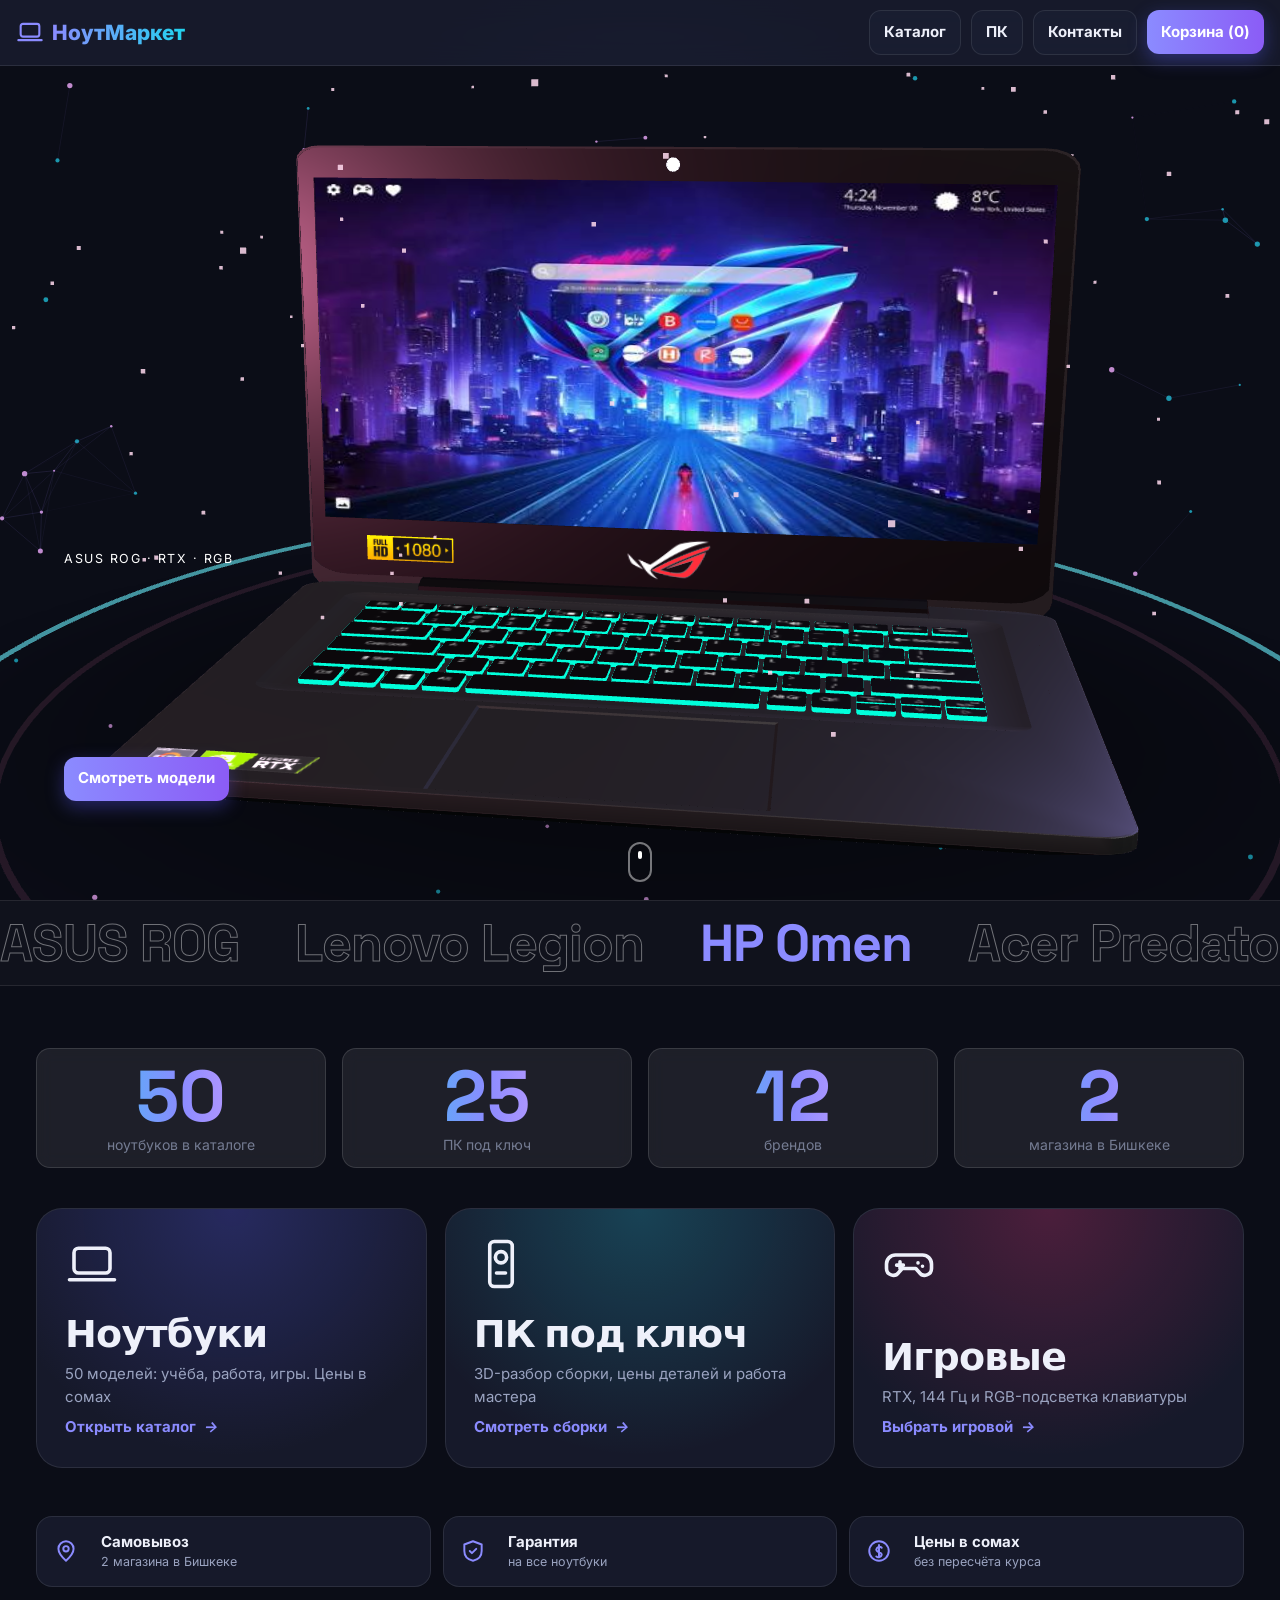
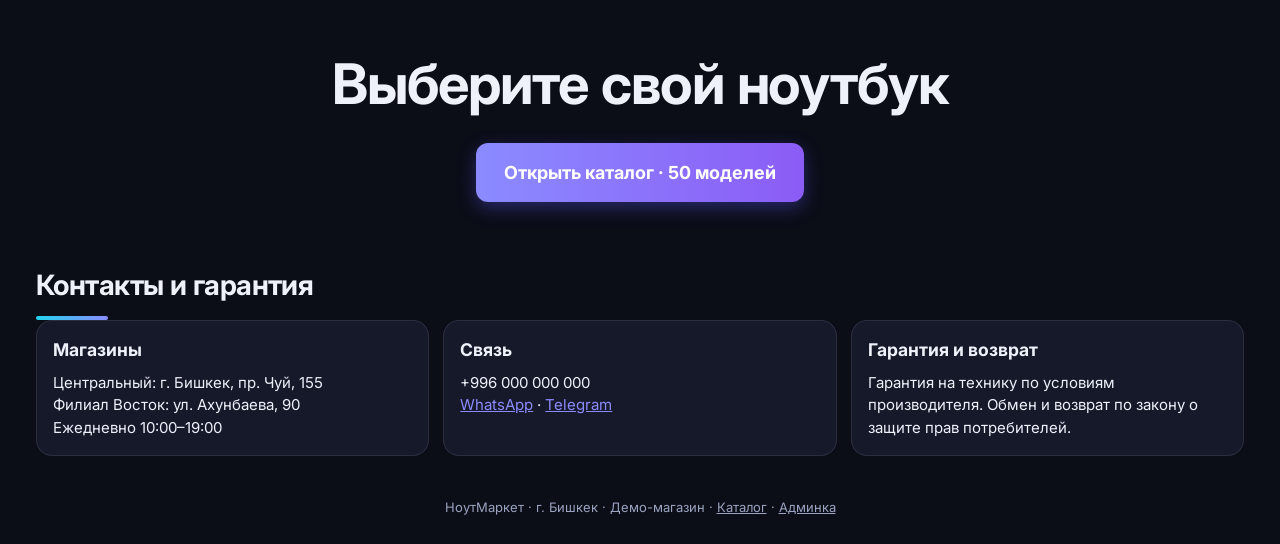
